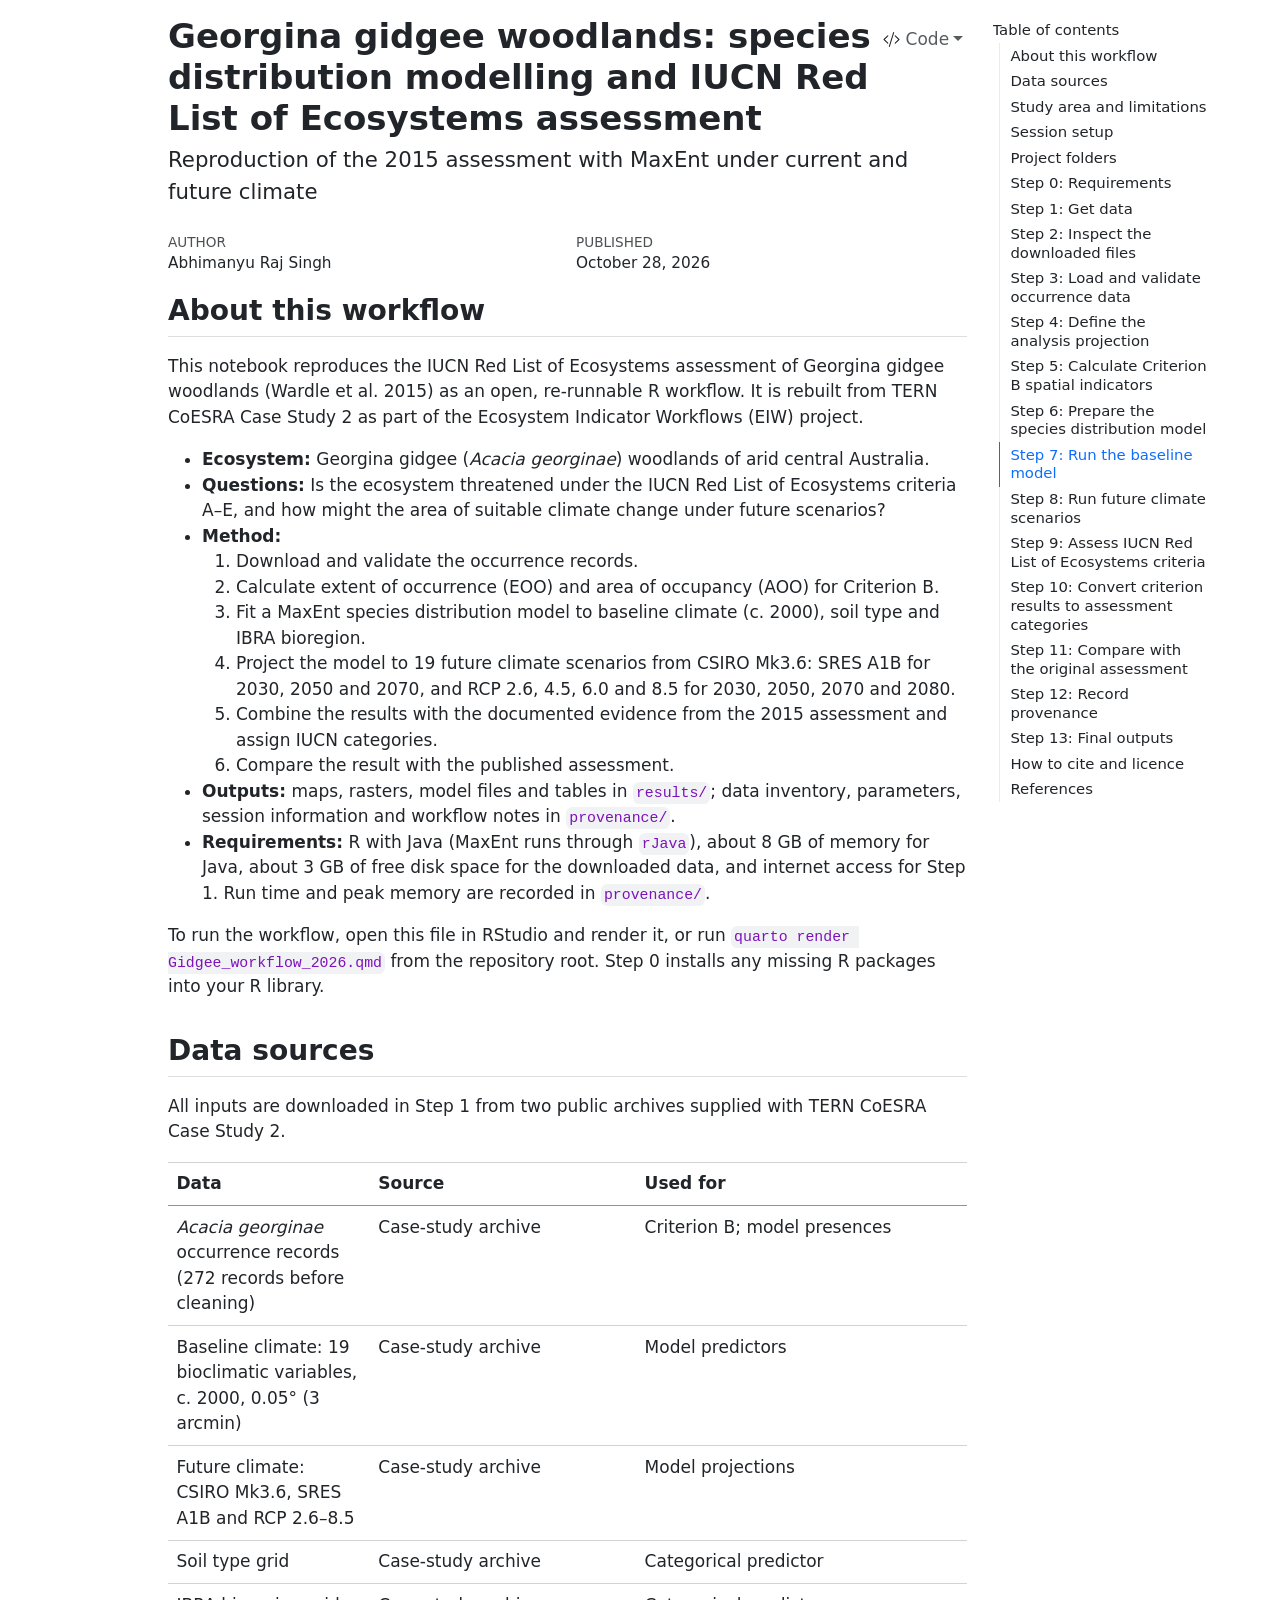
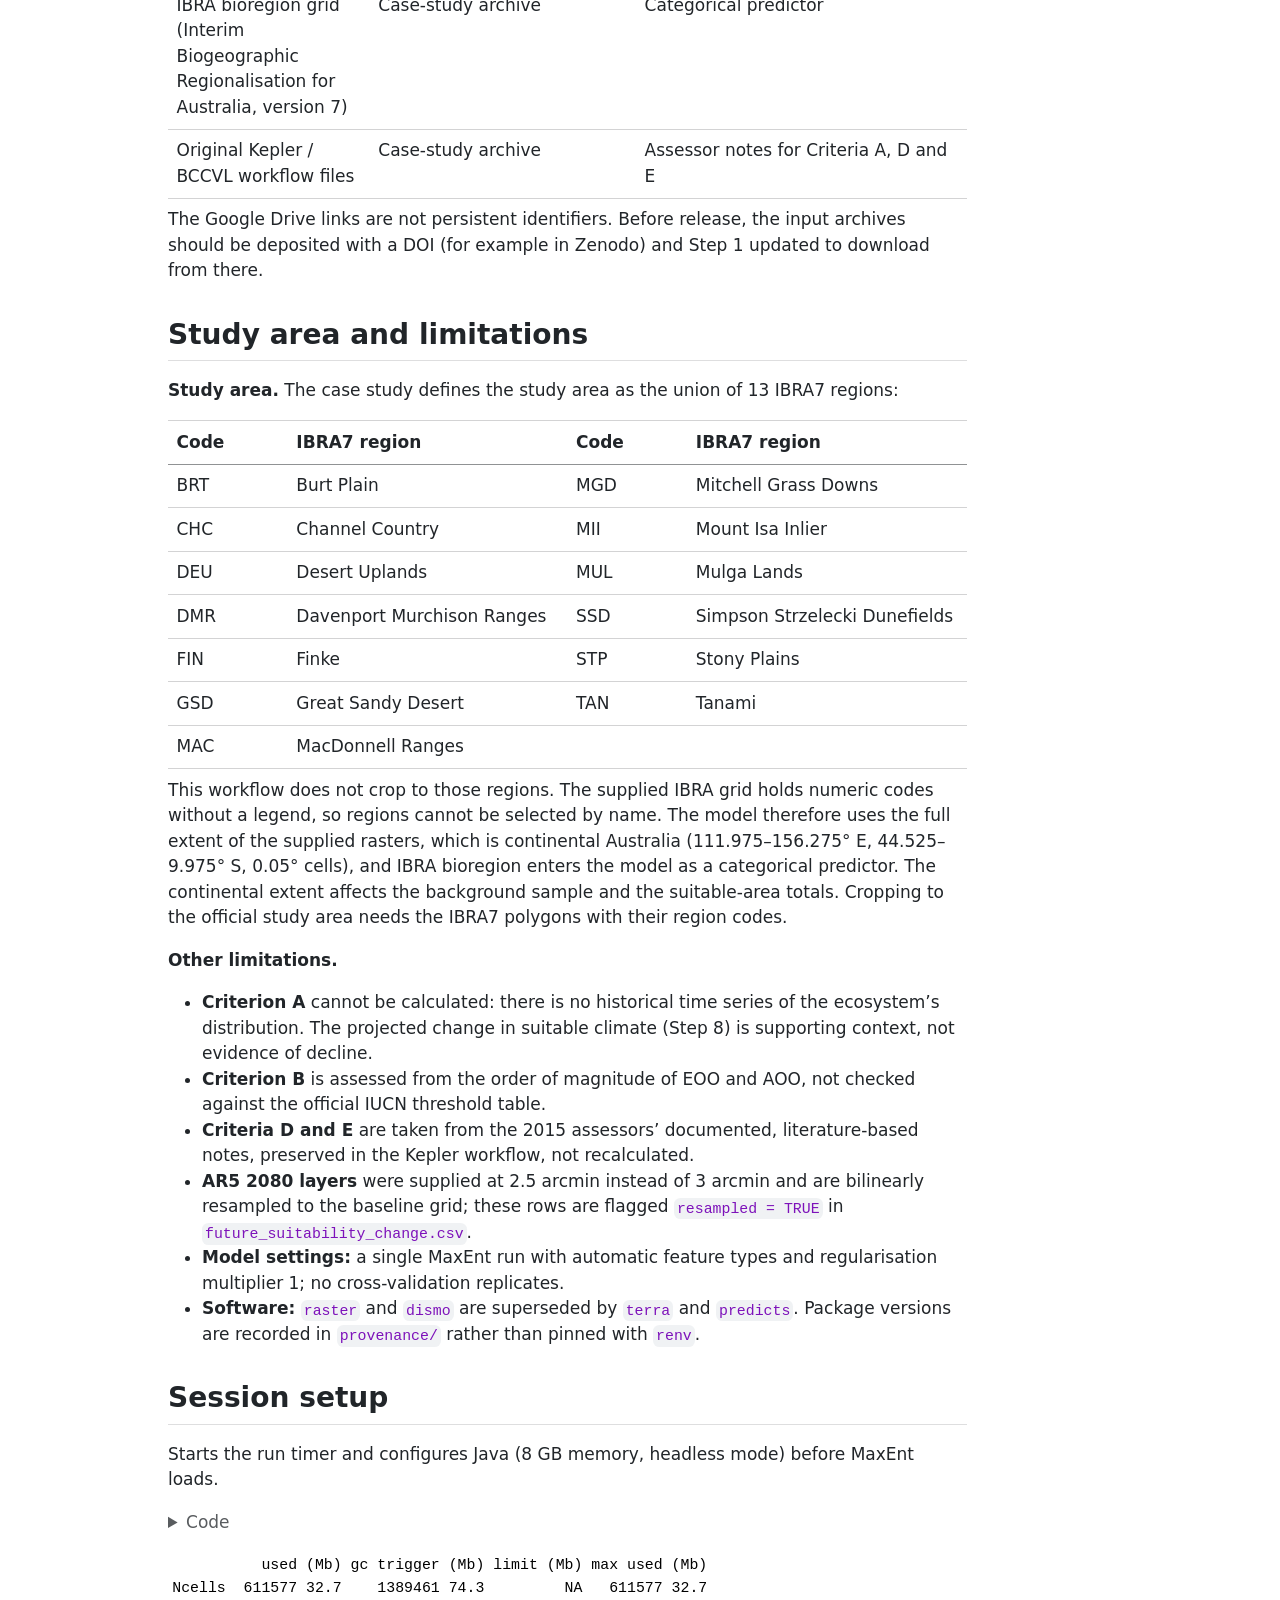
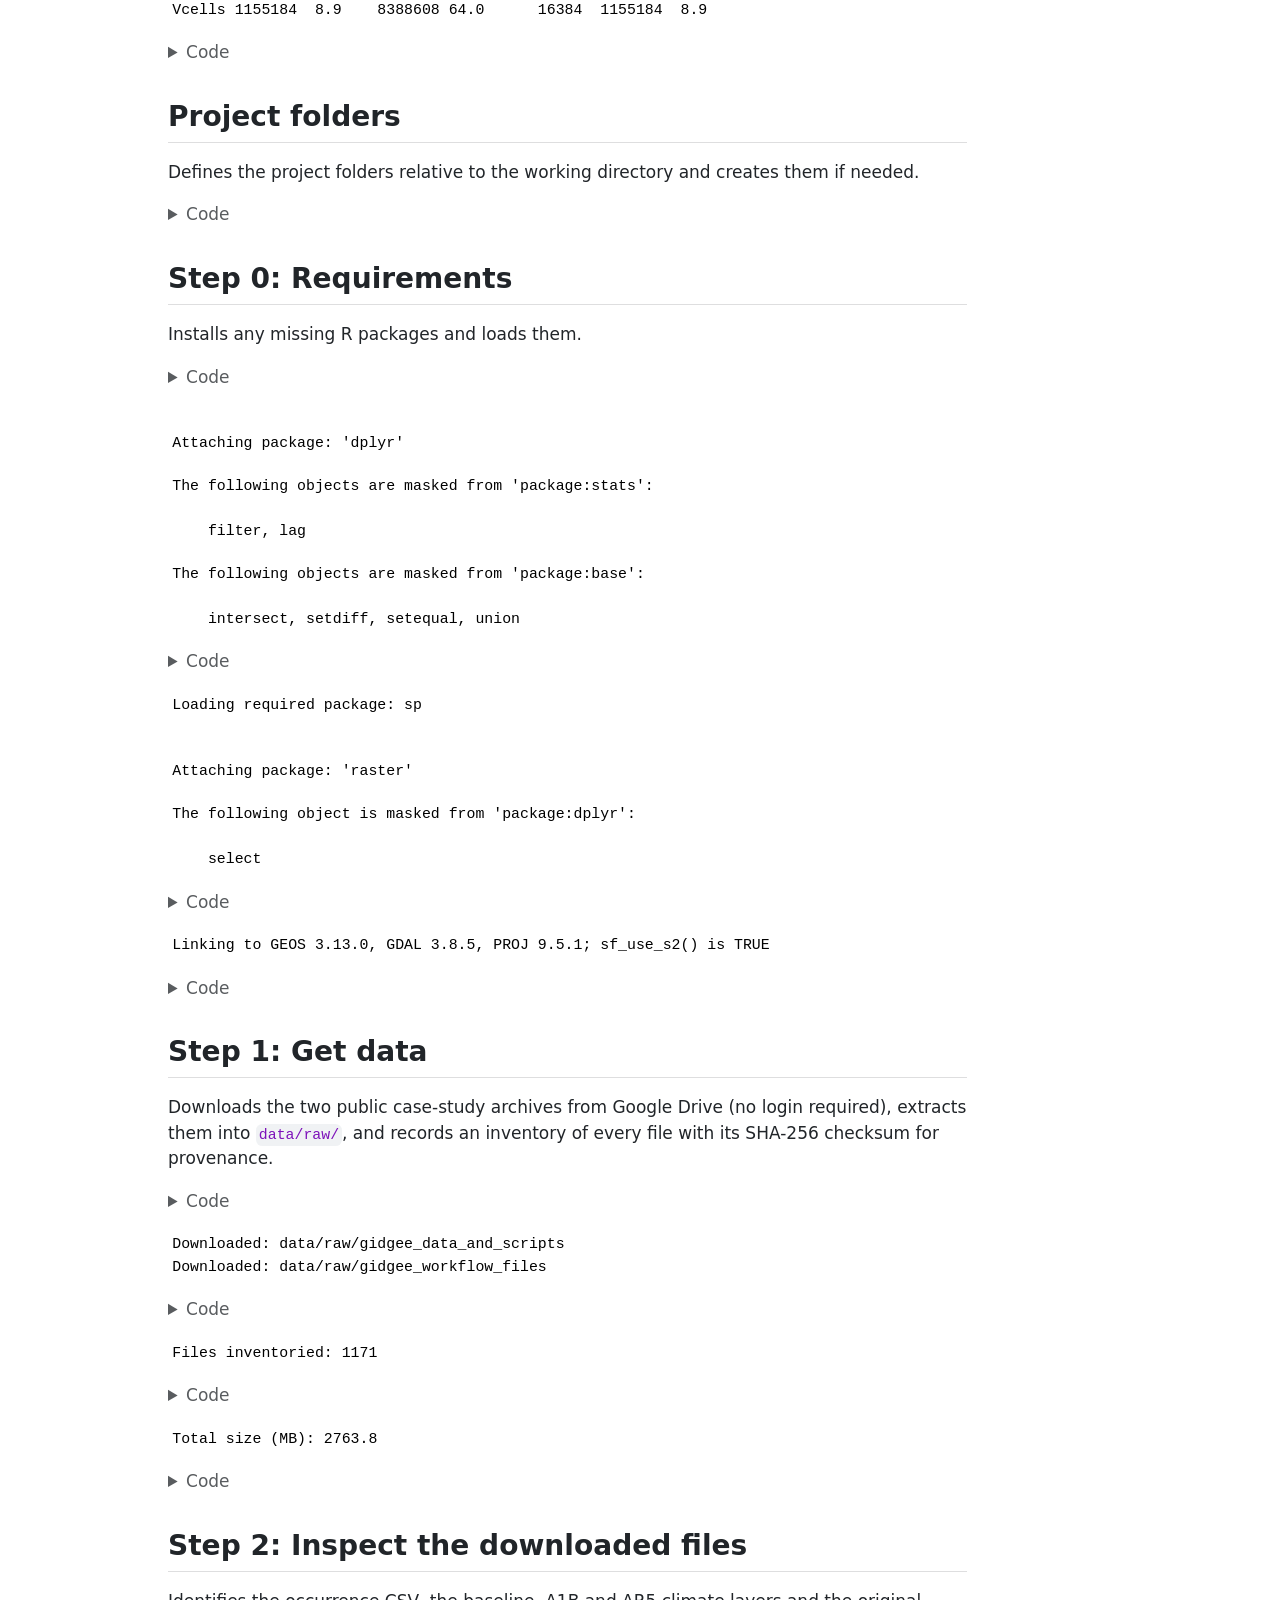
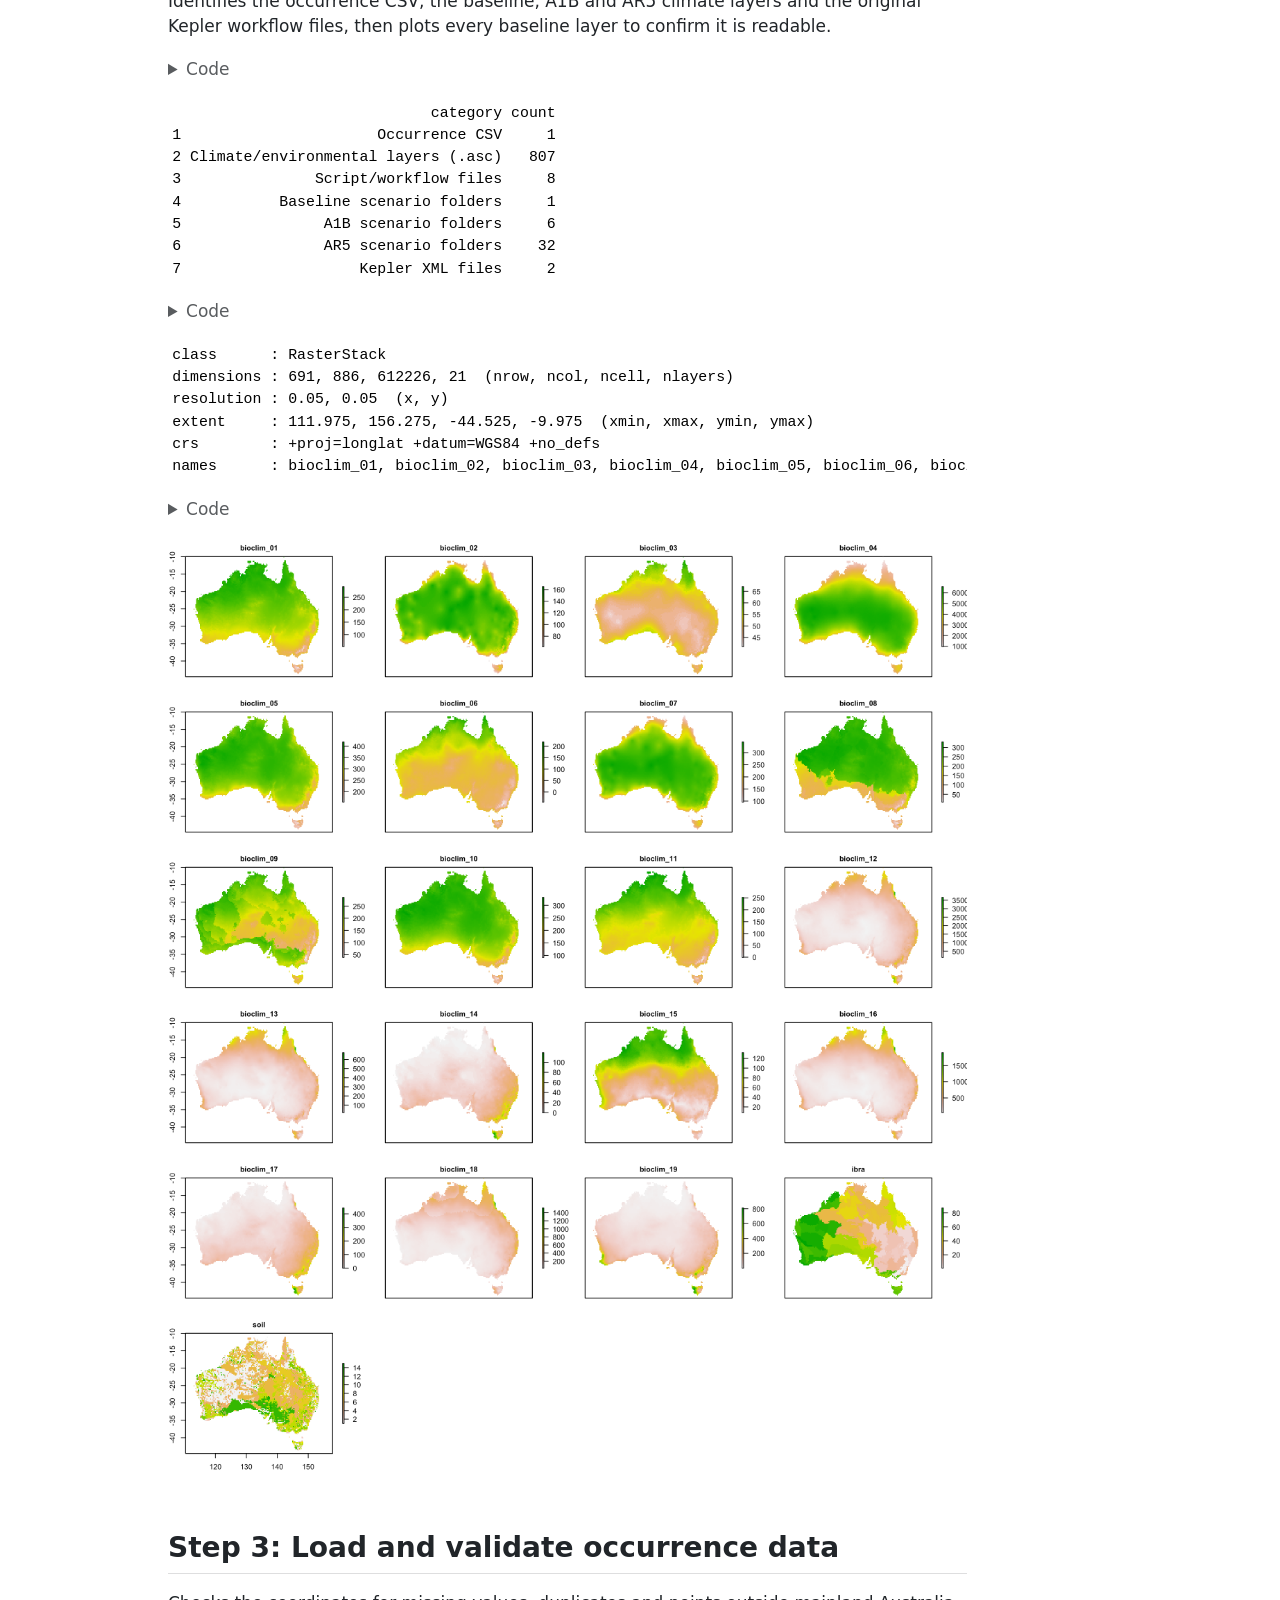
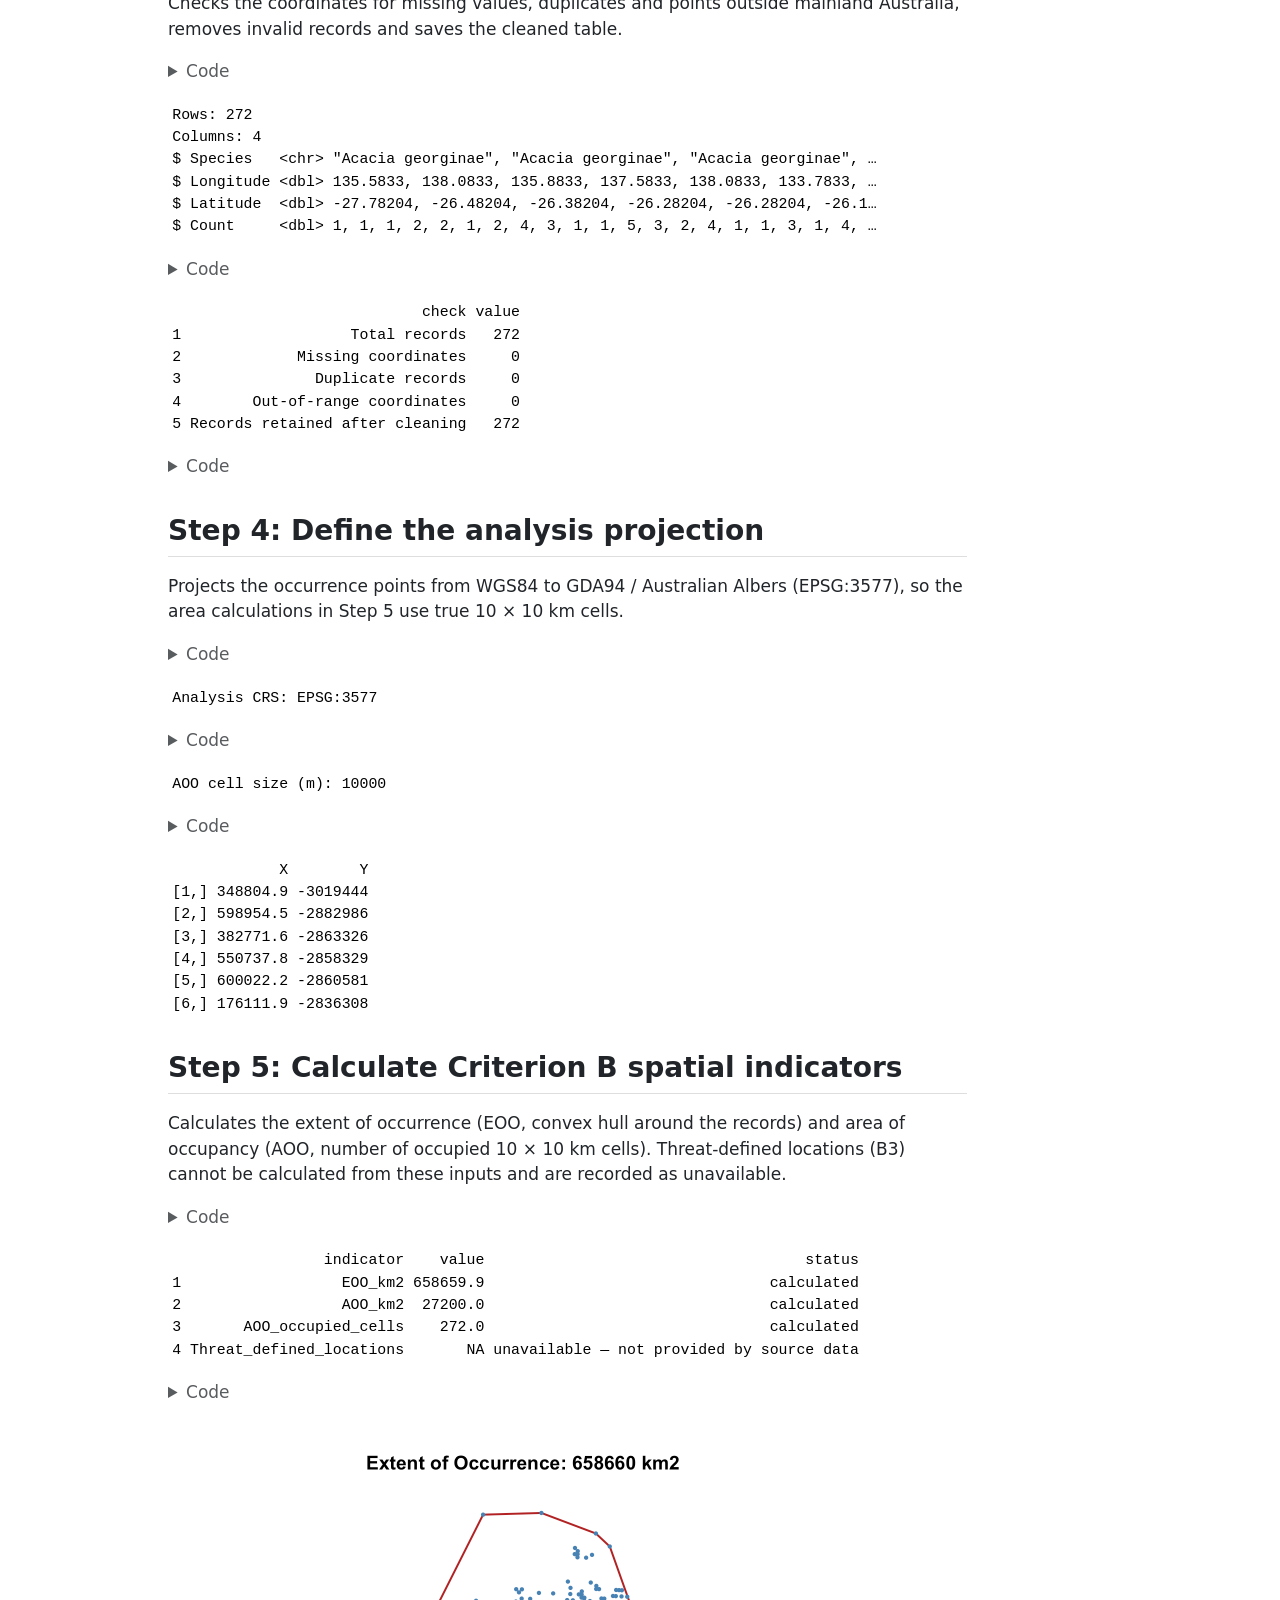
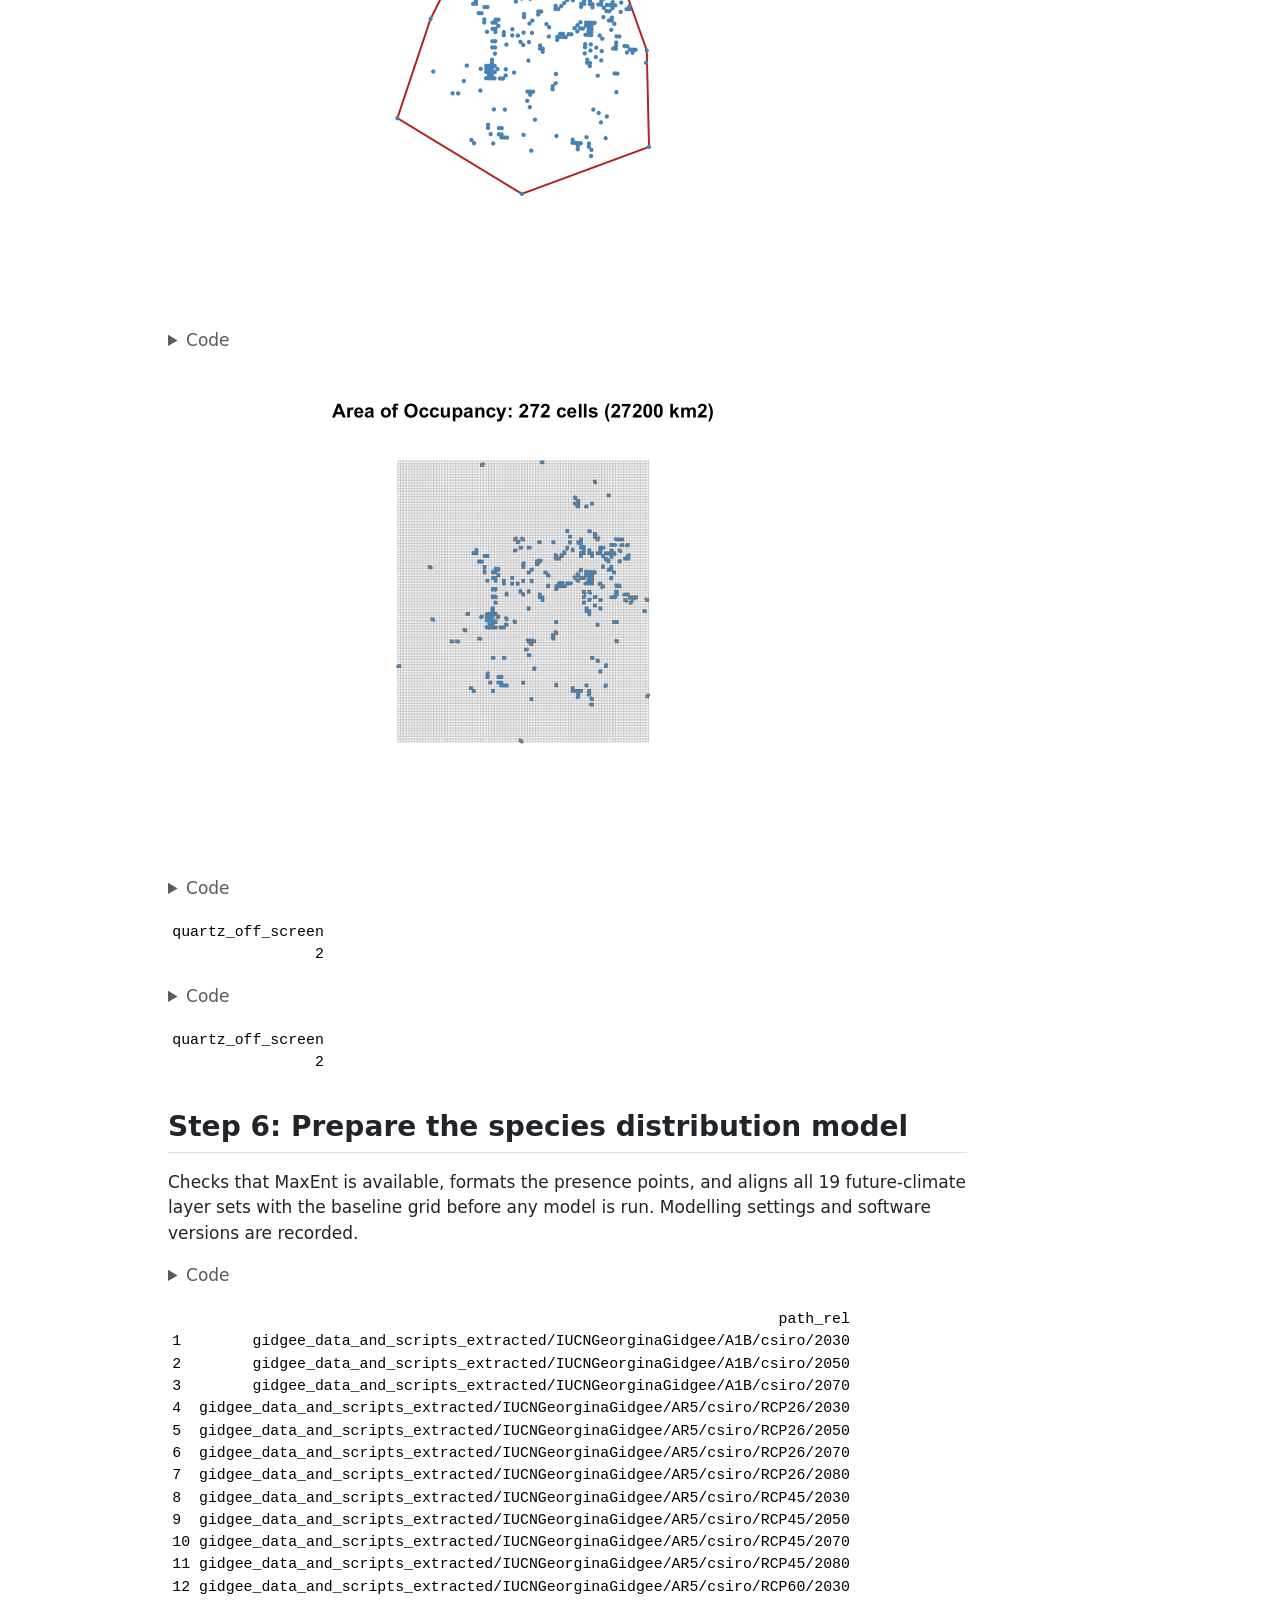
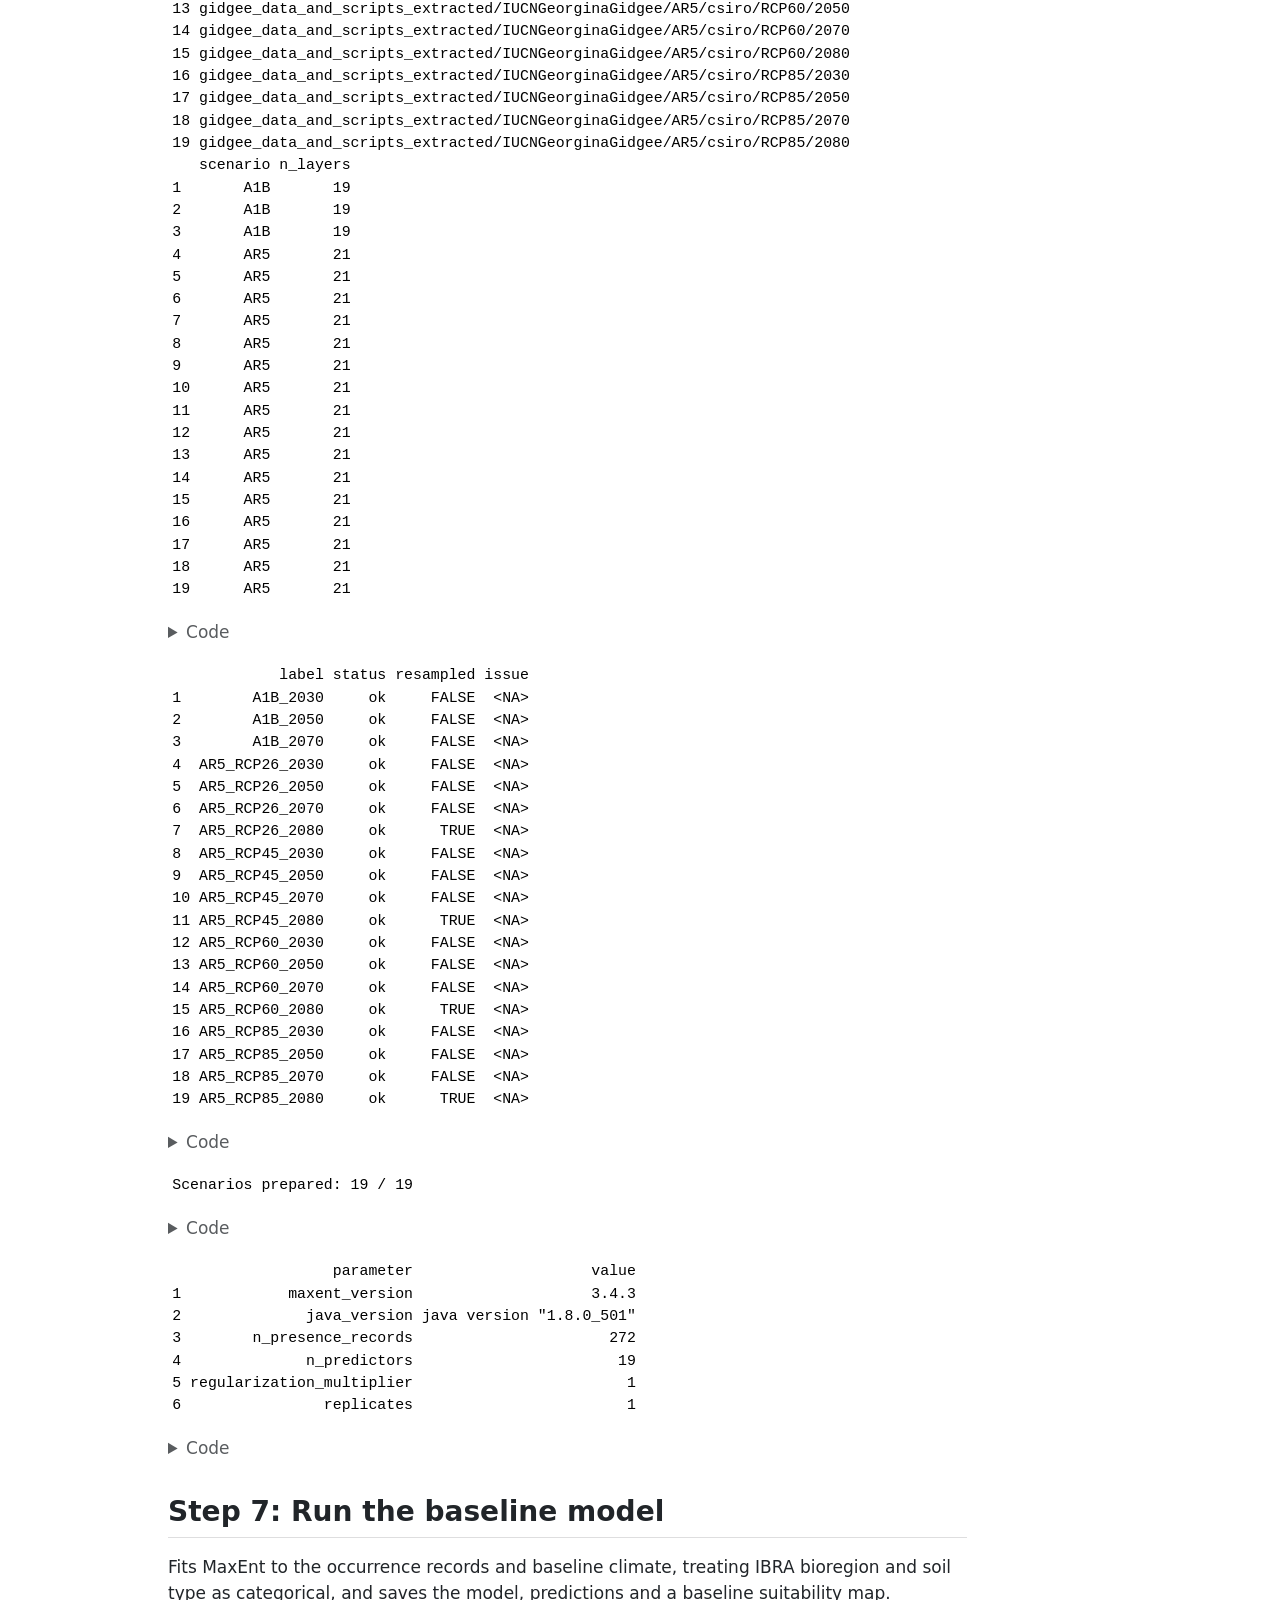
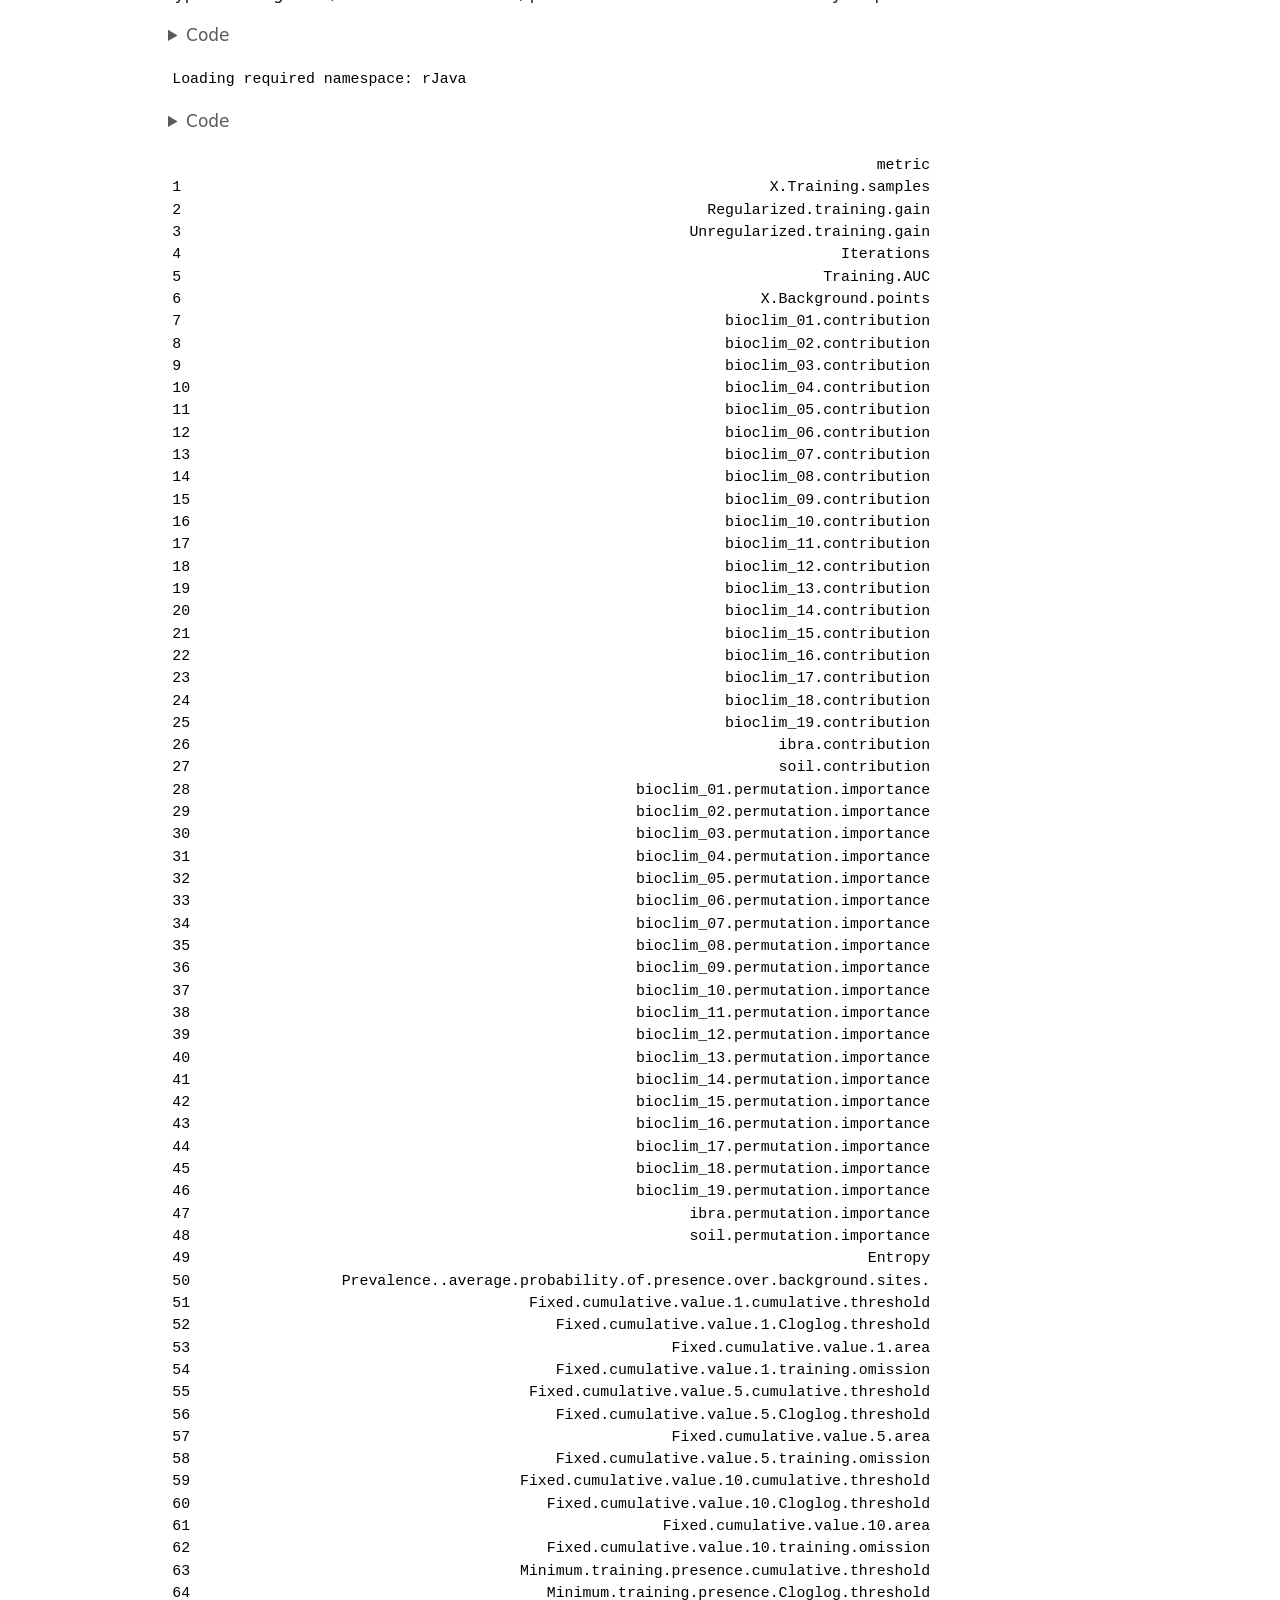
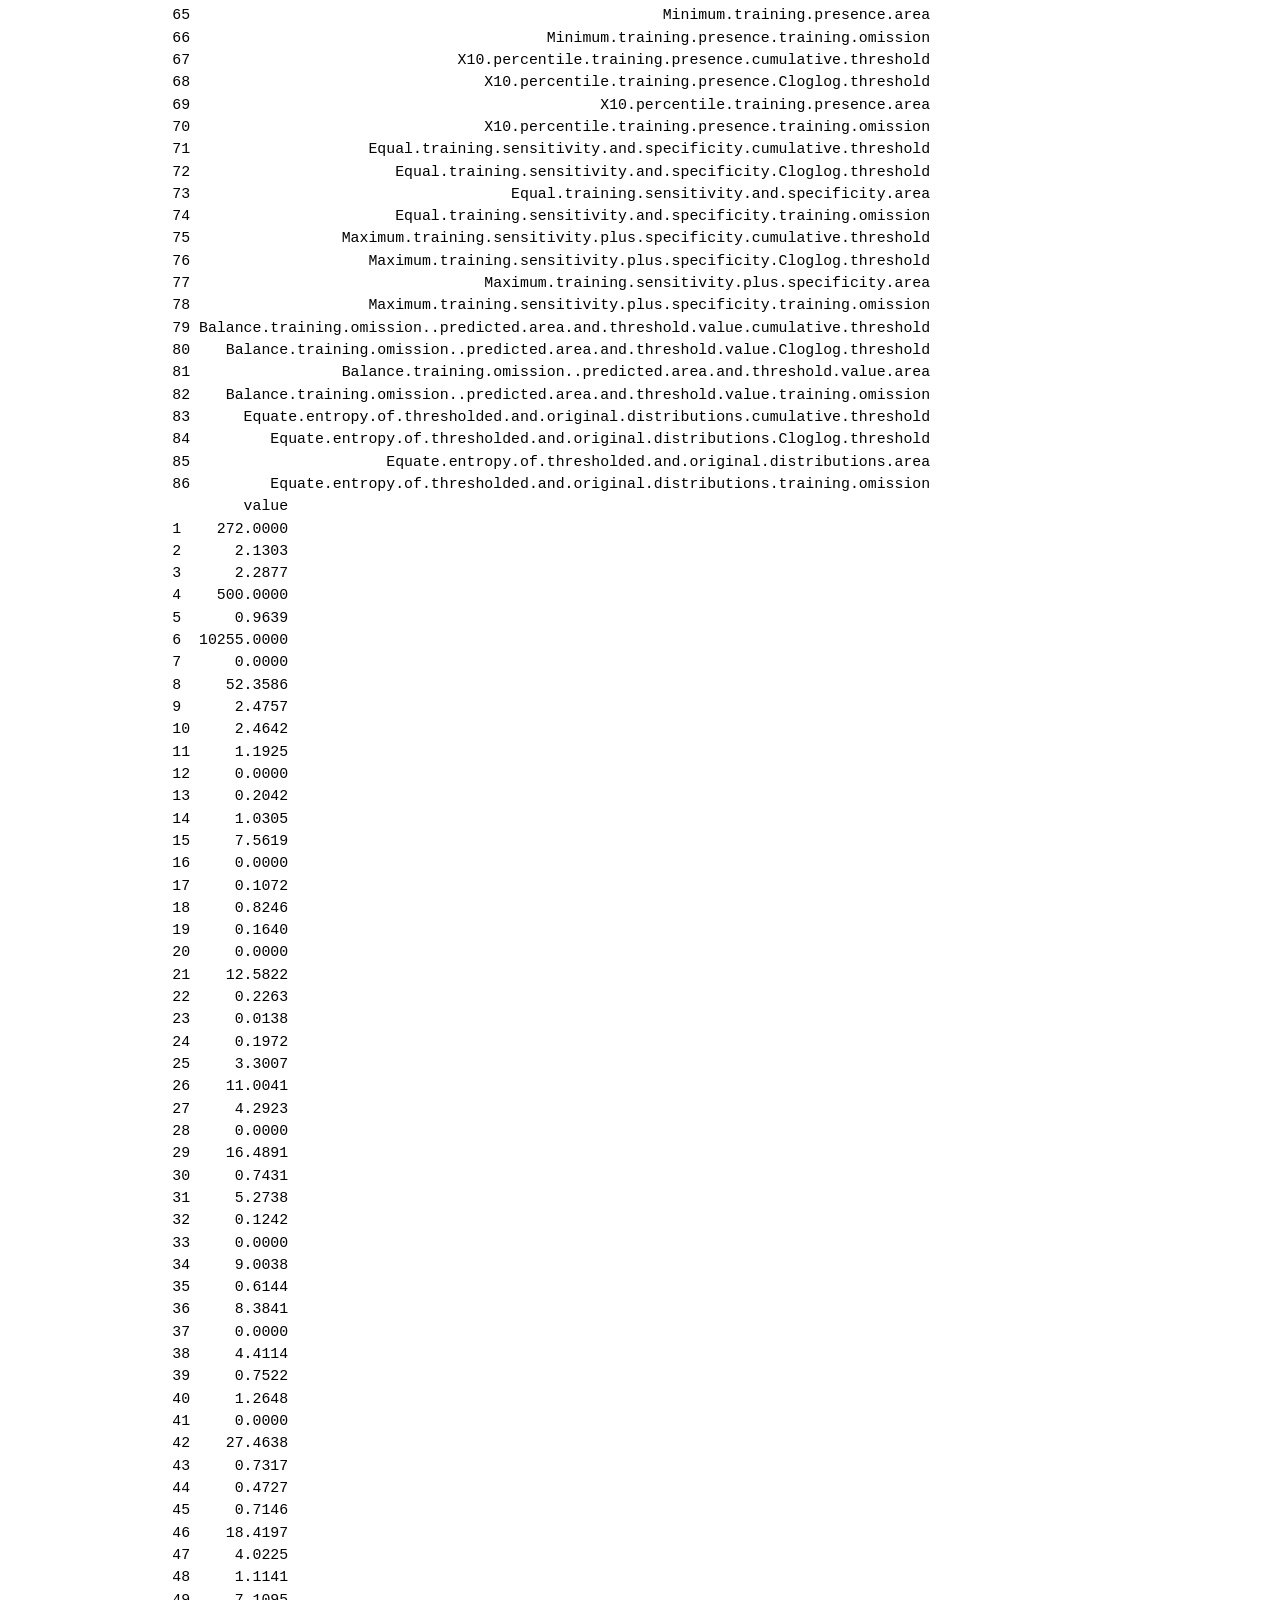
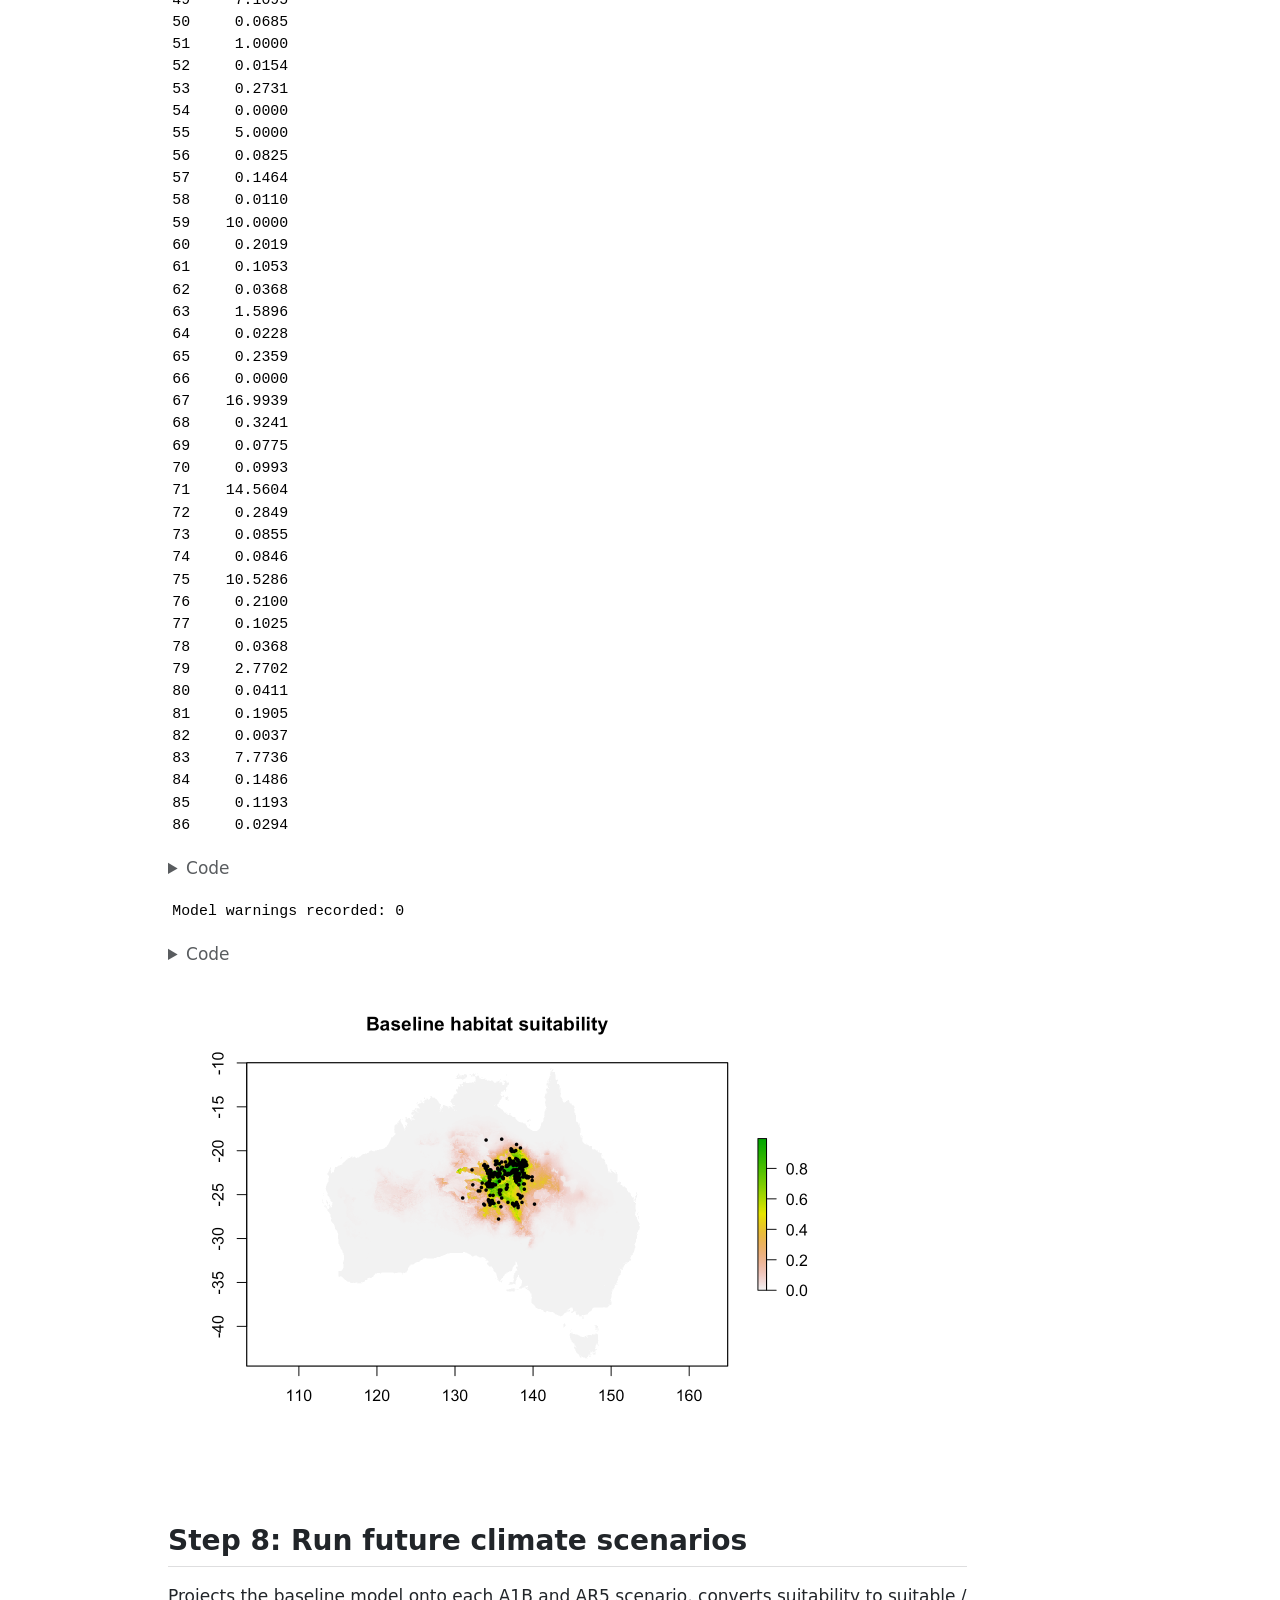
==== docs/index.html @ 1567c68f "Update_doc_for_Public" ====
<!DOCTYPE html>
<html xmlns="http://www.w3.org/1999/xhtml" lang="en" xml:lang="en"><head>

<meta charset="utf-8">
<meta name="generator" content="quarto-1.9.36">

<meta name="viewport" content="width=device-width, initial-scale=1.0, user-scalable=yes">

<meta name="author" content="Abhimanyu Raj Singh">
<meta name="dcterms.date" content="2026-10-28">

<title>Georgina gidgee woodlands: species distribution modelling and IUCN Red List of Ecosystems assessment</title>
<style>

code{white-space: pre-wrap;}
span.smallcaps{font-variant: small-caps;}
div.columns{display: flex; gap: min(4vw, 1.5em);}
div.column{flex: auto; overflow-x: auto;}
div.hanging-indent{margin-left: 1.5em; text-indent: -1.5em;}
ul.task-list{list-style: none;}
ul.task-list li input[type="checkbox"] {
width: 0.8em;
margin: 0 0.8em 0.2em -1em;  vertical-align: middle;
}

html { -webkit-text-size-adjust: 100%; }
pre > code.sourceCode { white-space: pre; position: relative; }
pre > code.sourceCode > span { display: inline-block; line-height: 1.25; }
pre > code.sourceCode > span:empty { height: 1.2em; }
.sourceCode { overflow: visible; }
code.sourceCode > span { color: inherit; text-decoration: inherit; }
div.sourceCode { margin: 1em 0; }
pre.sourceCode { margin: 0; }
@media screen {
div.sourceCode { overflow: auto; }
}
@media print {
pre > code.sourceCode { white-space: pre-wrap; }
pre > code.sourceCode > span { text-indent: -5em; padding-left: 5em; }
}
pre.numberSource code
{ counter-reset: source-line 0; }
pre.numberSource code > span
{ position: relative; left: -4em; counter-increment: source-line; }
pre.numberSource code > span > a:first-child::before
{ content: counter(source-line);
position: relative; left: -1em; text-align: right; vertical-align: baseline;
border: none; display: inline-block;
-webkit-touch-callout: none; -webkit-user-select: none;
-khtml-user-select: none; -moz-user-select: none;
-ms-user-select: none; user-select: none;
padding: 0 4px; width: 4em;
}
pre.numberSource { margin-left: 3em; padding-left: 4px; }
div.sourceCode
{ }
@media screen {
pre > code.sourceCode > span > a:first-child::before { text-decoration: underline; }
}
</style>


<script>/*!
 * clipboard.js v2.0.11
 * https://clipboardjs.com/
 *
 * Licensed MIT © Zeno Rocha
 */
!function(t,e){"object"==typeof exports&&"object"==typeof module?module.exports=e():"function"==typeof define&&define.amd?define([],e):"object"==typeof exports?exports.ClipboardJS=e():t.ClipboardJS=e()}(this,function(){return n={686:function(t,e,n){"use strict";n.d(e,{default:function(){return b}});var e=n(279),i=n.n(e),e=n(370),u=n.n(e),e=n(817),r=n.n(e);function c(t){try{return document.execCommand(t)}catch(t){return}}var a=function(t){t=r()(t);return c("cut"),t};function o(t,e){var n,o,t=(n=t,o="rtl"===document.documentElement.getAttribute("dir"),(t=document.createElement("textarea")).style.fontSize="12pt",t.style.border="0",t.style.padding="0",t.style.margin="0",t.style.position="absolute",t.style[o?"right":"left"]="-9999px",o=window.pageYOffset||document.documentElement.scrollTop,t.style.top="".concat(o,"px"),t.setAttribute("readonly",""),t.value=n,t);return e.container.appendChild(t),e=r()(t),c("copy"),t.remove(),e}var f=function(t){var e=1<arguments.length&&void 0!==arguments[1]?arguments[1]:{container:document.body},n="";return"string"==typeof t?n=o(t,e):t instanceof HTMLInputElement&&!["text","search","url","tel","password"].includes(null==t?void 0:t.type)?n=o(t.value,e):(n=r()(t),c("copy")),n};function l(t){return(l="function"==typeof Symbol&&"symbol"==typeof Symbol.iterator?function(t){return typeof t}:function(t){return t&&"function"==typeof Symbol&&t.constructor===Symbol&&t!==Symbol.prototype?"symbol":typeof t})(t)}var s=function(){var t=0<arguments.length&&void 0!==arguments[0]?arguments[0]:{},e=t.action,n=void 0===e?"copy":e,o=t.container,e=t.target,t=t.text;if("copy"!==n&&"cut"!==n)throw new Error('Invalid "action" value, use either "copy" or "cut"');if(void 0!==e){if(!e||"object"!==l(e)||1!==e.nodeType)throw new Error('Invalid "target" value, use a valid Element');if("copy"===n&&e.hasAttribute("disabled"))throw new Error('Invalid "target" attribute. Please use "readonly" instead of "disabled" attribute');if("cut"===n&&(e.hasAttribute("readonly")||e.hasAttribute("disabled")))throw new Error('Invalid "target" attribute. You can\'t cut text from elements with "readonly" or "disabled" attributes')}return t?f(t,{container:o}):e?"cut"===n?a(e):f(e,{container:o}):void 0};function p(t){return(p="function"==typeof Symbol&&"symbol"==typeof Symbol.iterator?function(t){return typeof t}:function(t){return t&&"function"==typeof Symbol&&t.constructor===Symbol&&t!==Symbol.prototype?"symbol":typeof t})(t)}function d(t,e){for(var n=0;n<e.length;n++){var o=e[n];o.enumerable=o.enumerable||!1,o.configurable=!0,"value"in o&&(o.writable=!0),Object.defineProperty(t,o.key,o)}}function y(t,e){return(y=Object.setPrototypeOf||function(t,e){return t.__proto__=e,t})(t,e)}function h(n){var o=function(){if("undefined"==typeof Reflect||!Reflect.construct)return!1;if(Reflect.construct.sham)return!1;if("function"==typeof Proxy)return!0;try{return Date.prototype.toString.call(Reflect.construct(Date,[],function(){})),!0}catch(t){return!1}}();return function(){var t,e=v(n);return t=o?(t=v(this).constructor,Reflect.construct(e,arguments,t)):e.apply(this,arguments),e=this,!(t=t)||"object"!==p(t)&&"function"!=typeof t?function(t){if(void 0!==t)return t;throw new ReferenceError("this hasn't been initialised - super() hasn't been called")}(e):t}}function v(t){return(v=Object.setPrototypeOf?Object.getPrototypeOf:function(t){return t.__proto__||Object.getPrototypeOf(t)})(t)}function m(t,e){t="data-clipboard-".concat(t);if(e.hasAttribute(t))return e.getAttribute(t)}var b=function(){!function(t,e){if("function"!=typeof e&&null!==e)throw new TypeError("Super expression must either be null or a function");t.prototype=Object.create(e&&e.prototype,{constructor:{value:t,writable:!0,configurable:!0}}),e&&y(t,e)}(r,i());var t,e,n,o=h(r);function r(t,e){var n;return function(t){if(!(t instanceof r))throw new TypeError("Cannot call a class as a function")}(this),(n=o.call(this)).resolveOptions(e),n.listenClick(t),n}return t=r,n=[{key:"copy",value:function(t){var e=1<arguments.length&&void 0!==arguments[1]?arguments[1]:{container:document.body};return f(t,e)}},{key:"cut",value:function(t){return a(t)}},{key:"isSupported",value:function(){var t=0<arguments.length&&void 0!==arguments[0]?arguments[0]:["copy","cut"],t="string"==typeof t?[t]:t,e=!!document.queryCommandSupported;return t.forEach(function(t){e=e&&!!document.queryCommandSupported(t)}),e}}],(e=[{key:"resolveOptions",value:function(){var t=0<arguments.length&&void 0!==arguments[0]?arguments[0]:{};this.action="function"==typeof t.action?t.action:this.defaultAction,this.target="function"==typeof t.target?t.target:this.defaultTarget,this.text="function"==typeof t.text?t.text:this.defaultText,this.container="object"===p(t.container)?t.container:document.body}},{key:"listenClick",value:function(t){var e=this;this.listener=u()(t,"click",function(t){return e.onClick(t)})}},{key:"onClick",value:function(t){var e=t.delegateTarget||t.currentTarget,n=this.action(e)||"copy",t=s({action:n,container:this.container,target:this.target(e),text:this.text(e)});this.emit(t?"success":"error",{action:n,text:t,trigger:e,clearSelection:function(){e&&e.focus(),window.getSelection().removeAllRanges()}})}},{key:"defaultAction",value:function(t){return m("action",t)}},{key:"defaultTarget",value:function(t){t=m("target",t);if(t)return document.querySelector(t)}},{key:"defaultText",value:function(t){return m("text",t)}},{key:"destroy",value:function(){this.listener.destroy()}}])&&d(t.prototype,e),n&&d(t,n),r}()},828:function(t){var e;"undefined"==typeof Element||Element.prototype.matches||((e=Element.prototype).matches=e.matchesSelector||e.mozMatchesSelector||e.msMatchesSelector||e.oMatchesSelector||e.webkitMatchesSelector),t.exports=function(t,e){for(;t&&9!==t.nodeType;){if("function"==typeof t.matches&&t.matches(e))return t;t=t.parentNode}}},438:function(t,e,n){var u=n(828);function i(t,e,n,o,r){var i=function(e,n,t,o){return function(t){t.delegateTarget=u(t.target,n),t.delegateTarget&&o.call(e,t)}}.apply(this,arguments);return t.addEventListener(n,i,r),{destroy:function(){t.removeEventListener(n,i,r)}}}t.exports=function(t,e,n,o,r){return"function"==typeof t.addEventListener?i.apply(null,arguments):"function"==typeof n?i.bind(null,document).apply(null,arguments):("string"==typeof t&&(t=document.querySelectorAll(t)),Array.prototype.map.call(t,function(t){return i(t,e,n,o,r)}))}},879:function(t,n){n.node=function(t){return void 0!==t&&t instanceof HTMLElement&&1===t.nodeType},n.nodeList=function(t){var e=Object.prototype.toString.call(t);return void 0!==t&&("[object NodeList]"===e||"[object HTMLCollection]"===e)&&"length"in t&&(0===t.length||n.node(t[0]))},n.string=function(t){return"string"==typeof t||t instanceof String},n.fn=function(t){return"[object Function]"===Object.prototype.toString.call(t)}},370:function(t,e,n){var f=n(879),l=n(438);t.exports=function(t,e,n){if(!t&&!e&&!n)throw new Error("Missing required arguments");if(!f.string(e))throw new TypeError("Second argument must be a String");if(!f.fn(n))throw new TypeError("Third argument must be a Function");if(f.node(t))return c=e,a=n,(u=t).addEventListener(c,a),{destroy:function(){u.removeEventListener(c,a)}};if(f.nodeList(t))return o=t,r=e,i=n,Array.prototype.forEach.call(o,function(t){t.addEventListener(r,i)}),{destroy:function(){Array.prototype.forEach.call(o,function(t){t.removeEventListener(r,i)})}};if(f.string(t))return t=t,e=e,n=n,l(document.body,t,e,n);throw new TypeError("First argument must be a String, HTMLElement, HTMLCollection, or NodeList");var o,r,i,u,c,a}},817:function(t){t.exports=function(t){var e,n="SELECT"===t.nodeName?(t.focus(),t.value):"INPUT"===t.nodeName||"TEXTAREA"===t.nodeName?((e=t.hasAttribute("readonly"))||t.setAttribute("readonly",""),t.select(),t.setSelectionRange(0,t.value.length),e||t.removeAttribute("readonly"),t.value):(t.hasAttribute("contenteditable")&&t.focus(),n=window.getSelection(),(e=document.createRange()).selectNodeContents(t),n.removeAllRanges(),n.addRange(e),n.toString());return n}},279:function(t){function e(){}e.prototype={on:function(t,e,n){var o=this.e||(this.e={});return(o[t]||(o[t]=[])).push({fn:e,ctx:n}),this},once:function(t,e,n){var o=this;function r(){o.off(t,r),e.apply(n,arguments)}return r._=e,this.on(t,r,n)},emit:function(t){for(var e=[].slice.call(arguments,1),n=((this.e||(this.e={}))[t]||[]).slice(),o=0,r=n.length;o<r;o++)n[o].fn.apply(n[o].ctx,e);return this},off:function(t,e){var n=this.e||(this.e={}),o=n[t],r=[];if(o&&e)for(var i=0,u=o.length;i<u;i++)o[i].fn!==e&&o[i].fn._!==e&&r.push(o[i]);return r.length?n[t]=r:delete n[t],this}},t.exports=e,t.exports.TinyEmitter=e}},r={},o.n=function(t){var e=t&&t.__esModule?function(){return t.default}:function(){return t};return o.d(e,{a:e}),e},o.d=function(t,e){for(var n in e)o.o(e,n)&&!o.o(t,n)&&Object.defineProperty(t,n,{enumerable:!0,get:e[n]})},o.o=function(t,e){return Object.prototype.hasOwnProperty.call(t,e)},o(686).default;function o(t){if(r[t])return r[t].exports;var e=r[t]={exports:{}};return n[t](e,e.exports,o),e.exports}var n,r});</script>
<script src="[data-uri]" type="module"></script>
<script src="[data-uri]" type="module"></script>
<script>/**
 * @popperjs/core v2.11.7 - MIT License
 */

!function(e,t){"object"==typeof exports&&"undefined"!=typeof module?t(exports):"function"==typeof define&&define.amd?define(["exports"],t):t((e="undefined"!=typeof globalThis?globalThis:e||self).Popper={})}(this,(function(e){"use strict";function t(e){if(null==e)return window;if("[object Window]"!==e.toString()){var t=e.ownerDocument;return t&&t.defaultView||window}return e}function n(e){return e instanceof t(e).Element||e instanceof Element}function r(e){return e instanceof t(e).HTMLElement||e instanceof HTMLElement}function o(e){return"undefined"!=typeof ShadowRoot&&(e instanceof t(e).ShadowRoot||e instanceof ShadowRoot)}var i=Math.max,a=Math.min,s=Math.round;function f(){var e=navigator.userAgentData;return null!=e&&e.brands&&Array.isArray(e.brands)?e.brands.map((function(e){return e.brand+"/"+e.version})).join(" "):navigator.userAgent}function c(){return!/^((?!chrome|android).)*safari/i.test(f())}function p(e,o,i){void 0===o&&(o=!1),void 0===i&&(i=!1);var a=e.getBoundingClientRect(),f=1,p=1;o&&r(e)&&(f=e.offsetWidth>0&&s(a.width)/e.offsetWidth||1,p=e.offsetHeight>0&&s(a.height)/e.offsetHeight||1);var u=(n(e)?t(e):window).visualViewport,l=!c()&&i,d=(a.left+(l&&u?u.offsetLeft:0))/f,h=(a.top+(l&&u?u.offsetTop:0))/p,m=a.width/f,v=a.height/p;return{width:m,height:v,top:h,right:d+m,bottom:h+v,left:d,x:d,y:h}}function u(e){var n=t(e);return{scrollLeft:n.pageXOffset,scrollTop:n.pageYOffset}}function l(e){return e?(e.nodeName||"").toLowerCase():null}function d(e){return((n(e)?e.ownerDocument:e.document)||window.document).documentElement}function h(e){return p(d(e)).left+u(e).scrollLeft}function m(e){return t(e).getComputedStyle(e)}function v(e){var t=m(e),n=t.overflow,r=t.overflowX,o=t.overflowY;return/auto|scroll|overlay|hidden/.test(n+o+r)}function y(e,n,o){void 0===o&&(o=!1);var i,a,f=r(n),c=r(n)&&function(e){var t=e.getBoundingClientRect(),n=s(t.width)/e.offsetWidth||1,r=s(t.height)/e.offsetHeight||1;return 1!==n||1!==r}(n),m=d(n),y=p(e,c,o),g={scrollLeft:0,scrollTop:0},b={x:0,y:0};return(f||!f&&!o)&&(("body"!==l(n)||v(m))&&(g=(i=n)!==t(i)&&r(i)?{scrollLeft:(a=i).scrollLeft,scrollTop:a.scrollTop}:u(i)),r(n)?((b=p(n,!0)).x+=n.clientLeft,b.y+=n.clientTop):m&&(b.x=h(m))),{x:y.left+g.scrollLeft-b.x,y:y.top+g.scrollTop-b.y,width:y.width,height:y.height}}function g(e){var t=p(e),n=e.offsetWidth,r=e.offsetHeight;return Math.abs(t.width-n)<=1&&(n=t.width),Math.abs(t.height-r)<=1&&(r=t.height),{x:e.offsetLeft,y:e.offsetTop,width:n,height:r}}function b(e){return"html"===l(e)?e:e.assignedSlot||e.parentNode||(o(e)?e.host:null)||d(e)}function x(e){return["html","body","#document"].indexOf(l(e))>=0?e.ownerDocument.body:r(e)&&v(e)?e:x(b(e))}function w(e,n){var r;void 0===n&&(n=[]);var o=x(e),i=o===(null==(r=e.ownerDocument)?void 0:r.body),a=t(o),s=i?[a].concat(a.visualViewport||[],v(o)?o:[]):o,f=n.concat(s);return i?f:f.concat(w(b(s)))}function O(e){return["table","td","th"].indexOf(l(e))>=0}function j(e){return r(e)&&"fixed"!==m(e).position?e.offsetParent:null}function E(e){for(var n=t(e),i=j(e);i&&O(i)&&"static"===m(i).position;)i=j(i);return i&&("html"===l(i)||"body"===l(i)&&"static"===m(i).position)?n:i||function(e){var t=/firefox/i.test(f());if(/Trident/i.test(f())&&r(e)&&"fixed"===m(e).position)return null;var n=b(e);for(o(n)&&(n=n.host);r(n)&&["html","body"].indexOf(l(n))<0;){var i=m(n);if("none"!==i.transform||"none"!==i.perspective||"paint"===i.contain||-1!==["transform","perspective"].indexOf(i.willChange)||t&&"filter"===i.willChange||t&&i.filter&&"none"!==i.filter)return n;n=n.parentNode}return null}(e)||n}var D="top",A="bottom",L="right",P="left",M="auto",k=[D,A,L,P],W="start",B="end",H="viewport",T="popper",R=k.reduce((function(e,t){return e.concat([t+"-"+W,t+"-"+B])}),[]),S=[].concat(k,[M]).reduce((function(e,t){return e.concat([t,t+"-"+W,t+"-"+B])}),[]),V=["beforeRead","read","afterRead","beforeMain","main","afterMain","beforeWrite","write","afterWrite"];function q(e){var t=new Map,n=new Set,r=[];function o(e){n.add(e.name),[].concat(e.requires||[],e.requiresIfExists||[]).forEach((function(e){if(!n.has(e)){var r=t.get(e);r&&o(r)}})),r.push(e)}return e.forEach((function(e){t.set(e.name,e)})),e.forEach((function(e){n.has(e.name)||o(e)})),r}function C(e){return e.split("-")[0]}function N(e,t){var n=t.getRootNode&&t.getRootNode();if(e.contains(t))return!0;if(n&&o(n)){var r=t;do{if(r&&e.isSameNode(r))return!0;r=r.parentNode||r.host}while(r)}return!1}function I(e){return Object.assign({},e,{left:e.x,top:e.y,right:e.x+e.width,bottom:e.y+e.height})}function _(e,r,o){return r===H?I(function(e,n){var r=t(e),o=d(e),i=r.visualViewport,a=o.clientWidth,s=o.clientHeight,f=0,p=0;if(i){a=i.width,s=i.height;var u=c();(u||!u&&"fixed"===n)&&(f=i.offsetLeft,p=i.offsetTop)}return{width:a,height:s,x:f+h(e),y:p}}(e,o)):n(r)?function(e,t){var n=p(e,!1,"fixed"===t);return n.top=n.top+e.clientTop,n.left=n.left+e.clientLeft,n.bottom=n.top+e.clientHeight,n.right=n.left+e.clientWidth,n.width=e.clientWidth,n.height=e.clientHeight,n.x=n.left,n.y=n.top,n}(r,o):I(function(e){var t,n=d(e),r=u(e),o=null==(t=e.ownerDocument)?void 0:t.body,a=i(n.scrollWidth,n.clientWidth,o?o.scrollWidth:0,o?o.clientWidth:0),s=i(n.scrollHeight,n.clientHeight,o?o.scrollHeight:0,o?o.clientHeight:0),f=-r.scrollLeft+h(e),c=-r.scrollTop;return"rtl"===m(o||n).direction&&(f+=i(n.clientWidth,o?o.clientWidth:0)-a),{width:a,height:s,x:f,y:c}}(d(e)))}function F(e,t,o,s){var f="clippingParents"===t?function(e){var t=w(b(e)),o=["absolute","fixed"].indexOf(m(e).position)>=0&&r(e)?E(e):e;return n(o)?t.filter((function(e){return n(e)&&N(e,o)&&"body"!==l(e)})):[]}(e):[].concat(t),c=[].concat(f,[o]),p=c[0],u=c.reduce((function(t,n){var r=_(e,n,s);return t.top=i(r.top,t.top),t.right=a(r.right,t.right),t.bottom=a(r.bottom,t.bottom),t.left=i(r.left,t.left),t}),_(e,p,s));return u.width=u.right-u.left,u.height=u.bottom-u.top,u.x=u.left,u.y=u.top,u}function U(e){return e.split("-")[1]}function z(e){return["top","bottom"].indexOf(e)>=0?"x":"y"}function X(e){var t,n=e.reference,r=e.element,o=e.placement,i=o?C(o):null,a=o?U(o):null,s=n.x+n.width/2-r.width/2,f=n.y+n.height/2-r.height/2;switch(i){case D:t={x:s,y:n.y-r.height};break;case A:t={x:s,y:n.y+n.height};break;case L:t={x:n.x+n.width,y:f};break;case P:t={x:n.x-r.width,y:f};break;default:t={x:n.x,y:n.y}}var c=i?z(i):null;if(null!=c){var p="y"===c?"height":"width";switch(a){case W:t[c]=t[c]-(n[p]/2-r[p]/2);break;case B:t[c]=t[c]+(n[p]/2-r[p]/2)}}return t}function Y(e){return Object.assign({},{top:0,right:0,bottom:0,left:0},e)}function G(e,t){return t.reduce((function(t,n){return t[n]=e,t}),{})}function J(e,t){void 0===t&&(t={});var r=t,o=r.placement,i=void 0===o?e.placement:o,a=r.strategy,s=void 0===a?e.strategy:a,f=r.boundary,c=void 0===f?"clippingParents":f,u=r.rootBoundary,l=void 0===u?H:u,h=r.elementContext,m=void 0===h?T:h,v=r.altBoundary,y=void 0!==v&&v,g=r.padding,b=void 0===g?0:g,x=Y("number"!=typeof b?b:G(b,k)),w=m===T?"reference":T,O=e.rects.popper,j=e.elements[y?w:m],E=F(n(j)?j:j.contextElement||d(e.elements.popper),c,l,s),P=p(e.elements.reference),M=X({reference:P,element:O,strategy:"absolute",placement:i}),W=I(Object.assign({},O,M)),B=m===T?W:P,R={top:E.top-B.top+x.top,bottom:B.bottom-E.bottom+x.bottom,left:E.left-B.left+x.left,right:B.right-E.right+x.right},S=e.modifiersData.offset;if(m===T&&S){var V=S[i];Object.keys(R).forEach((function(e){var t=[L,A].indexOf(e)>=0?1:-1,n=[D,A].indexOf(e)>=0?"y":"x";R[e]+=V[n]*t}))}return R}var K={placement:"bottom",modifiers:[],strategy:"absolute"};function Q(){for(var e=arguments.length,t=new Array(e),n=0;n<e;n++)t[n]=arguments[n];return!t.some((function(e){return!(e&&"function"==typeof e.getBoundingClientRect)}))}function Z(e){void 0===e&&(e={});var t=e,r=t.defaultModifiers,o=void 0===r?[]:r,i=t.defaultOptions,a=void 0===i?K:i;return function(e,t,r){void 0===r&&(r=a);var i,s,f={placement:"bottom",orderedModifiers:[],options:Object.assign({},K,a),modifiersData:{},elements:{reference:e,popper:t},attributes:{},styles:{}},c=[],p=!1,u={state:f,setOptions:function(r){var i="function"==typeof r?r(f.options):r;l(),f.options=Object.assign({},a,f.options,i),f.scrollParents={reference:n(e)?w(e):e.contextElement?w(e.contextElement):[],popper:w(t)};var s,p,d=function(e){var t=q(e);return V.reduce((function(e,n){return e.concat(t.filter((function(e){return e.phase===n})))}),[])}((s=[].concat(o,f.options.modifiers),p=s.reduce((function(e,t){var n=e[t.name];return e[t.name]=n?Object.assign({},n,t,{options:Object.assign({},n.options,t.options),data:Object.assign({},n.data,t.data)}):t,e}),{}),Object.keys(p).map((function(e){return p[e]}))));return f.orderedModifiers=d.filter((function(e){return e.enabled})),f.orderedModifiers.forEach((function(e){var t=e.name,n=e.options,r=void 0===n?{}:n,o=e.effect;if("function"==typeof o){var i=o({state:f,name:t,instance:u,options:r}),a=function(){};c.push(i||a)}})),u.update()},forceUpdate:function(){if(!p){var e=f.elements,t=e.reference,n=e.popper;if(Q(t,n)){f.rects={reference:y(t,E(n),"fixed"===f.options.strategy),popper:g(n)},f.reset=!1,f.placement=f.options.placement,f.orderedModifiers.forEach((function(e){return f.modifiersData[e.name]=Object.assign({},e.data)}));for(var r=0;r<f.orderedModifiers.length;r++)if(!0!==f.reset){var o=f.orderedModifiers[r],i=o.fn,a=o.options,s=void 0===a?{}:a,c=o.name;"function"==typeof i&&(f=i({state:f,options:s,name:c,instance:u})||f)}else f.reset=!1,r=-1}}},update:(i=function(){return new Promise((function(e){u.forceUpdate(),e(f)}))},function(){return s||(s=new Promise((function(e){Promise.resolve().then((function(){s=void 0,e(i())}))}))),s}),destroy:function(){l(),p=!0}};if(!Q(e,t))return u;function l(){c.forEach((function(e){return e()})),c=[]}return u.setOptions(r).then((function(e){!p&&r.onFirstUpdate&&r.onFirstUpdate(e)})),u}}var $={passive:!0};var ee={name:"eventListeners",enabled:!0,phase:"write",fn:function(){},effect:function(e){var n=e.state,r=e.instance,o=e.options,i=o.scroll,a=void 0===i||i,s=o.resize,f=void 0===s||s,c=t(n.elements.popper),p=[].concat(n.scrollParents.reference,n.scrollParents.popper);return a&&p.forEach((function(e){e.addEventListener("scroll",r.update,$)})),f&&c.addEventListener("resize",r.update,$),function(){a&&p.forEach((function(e){e.removeEventListener("scroll",r.update,$)})),f&&c.removeEventListener("resize",r.update,$)}},data:{}};var te={name:"popperOffsets",enabled:!0,phase:"read",fn:function(e){var t=e.state,n=e.name;t.modifiersData[n]=X({reference:t.rects.reference,element:t.rects.popper,strategy:"absolute",placement:t.placement})},data:{}},ne={top:"auto",right:"auto",bottom:"auto",left:"auto"};function re(e){var n,r=e.popper,o=e.popperRect,i=e.placement,a=e.variation,f=e.offsets,c=e.position,p=e.gpuAcceleration,u=e.adaptive,l=e.roundOffsets,h=e.isFixed,v=f.x,y=void 0===v?0:v,g=f.y,b=void 0===g?0:g,x="function"==typeof l?l({x:y,y:b}):{x:y,y:b};y=x.x,b=x.y;var w=f.hasOwnProperty("x"),O=f.hasOwnProperty("y"),j=P,M=D,k=window;if(u){var W=E(r),H="clientHeight",T="clientWidth";if(W===t(r)&&"static"!==m(W=d(r)).position&&"absolute"===c&&(H="scrollHeight",T="scrollWidth"),W=W,i===D||(i===P||i===L)&&a===B)M=A,b-=(h&&W===k&&k.visualViewport?k.visualViewport.height:W[H])-o.height,b*=p?1:-1;if(i===P||(i===D||i===A)&&a===B)j=L,y-=(h&&W===k&&k.visualViewport?k.visualViewport.width:W[T])-o.width,y*=p?1:-1}var R,S=Object.assign({position:c},u&&ne),V=!0===l?function(e,t){var n=e.x,r=e.y,o=t.devicePixelRatio||1;return{x:s(n*o)/o||0,y:s(r*o)/o||0}}({x:y,y:b},t(r)):{x:y,y:b};return y=V.x,b=V.y,p?Object.assign({},S,((R={})[M]=O?"0":"",R[j]=w?"0":"",R.transform=(k.devicePixelRatio||1)<=1?"translate("+y+"px, "+b+"px)":"translate3d("+y+"px, "+b+"px, 0)",R)):Object.assign({},S,((n={})[M]=O?b+"px":"",n[j]=w?y+"px":"",n.transform="",n))}var oe={name:"computeStyles",enabled:!0,phase:"beforeWrite",fn:function(e){var t=e.state,n=e.options,r=n.gpuAcceleration,o=void 0===r||r,i=n.adaptive,a=void 0===i||i,s=n.roundOffsets,f=void 0===s||s,c={placement:C(t.placement),variation:U(t.placement),popper:t.elements.popper,popperRect:t.rects.popper,gpuAcceleration:o,isFixed:"fixed"===t.options.strategy};null!=t.modifiersData.popperOffsets&&(t.styles.popper=Object.assign({},t.styles.popper,re(Object.assign({},c,{offsets:t.modifiersData.popperOffsets,position:t.options.strategy,adaptive:a,roundOffsets:f})))),null!=t.modifiersData.arrow&&(t.styles.arrow=Object.assign({},t.styles.arrow,re(Object.assign({},c,{offsets:t.modifiersData.arrow,position:"absolute",adaptive:!1,roundOffsets:f})))),t.attributes.popper=Object.assign({},t.attributes.popper,{"data-popper-placement":t.placement})},data:{}};var ie={name:"applyStyles",enabled:!0,phase:"write",fn:function(e){var t=e.state;Object.keys(t.elements).forEach((function(e){var n=t.styles[e]||{},o=t.attributes[e]||{},i=t.elements[e];r(i)&&l(i)&&(Object.assign(i.style,n),Object.keys(o).forEach((function(e){var t=o[e];!1===t?i.removeAttribute(e):i.setAttribute(e,!0===t?"":t)})))}))},effect:function(e){var t=e.state,n={popper:{position:t.options.strategy,left:"0",top:"0",margin:"0"},arrow:{position:"absolute"},reference:{}};return Object.assign(t.elements.popper.style,n.popper),t.styles=n,t.elements.arrow&&Object.assign(t.elements.arrow.style,n.arrow),function(){Object.keys(t.elements).forEach((function(e){var o=t.elements[e],i=t.attributes[e]||{},a=Object.keys(t.styles.hasOwnProperty(e)?t.styles[e]:n[e]).reduce((function(e,t){return e[t]="",e}),{});r(o)&&l(o)&&(Object.assign(o.style,a),Object.keys(i).forEach((function(e){o.removeAttribute(e)})))}))}},requires:["computeStyles"]};var ae={name:"offset",enabled:!0,phase:"main",requires:["popperOffsets"],fn:function(e){var t=e.state,n=e.options,r=e.name,o=n.offset,i=void 0===o?[0,0]:o,a=S.reduce((function(e,n){return e[n]=function(e,t,n){var r=C(e),o=[P,D].indexOf(r)>=0?-1:1,i="function"==typeof n?n(Object.assign({},t,{placement:e})):n,a=i[0],s=i[1];return a=a||0,s=(s||0)*o,[P,L].indexOf(r)>=0?{x:s,y:a}:{x:a,y:s}}(n,t.rects,i),e}),{}),s=a[t.placement],f=s.x,c=s.y;null!=t.modifiersData.popperOffsets&&(t.modifiersData.popperOffsets.x+=f,t.modifiersData.popperOffsets.y+=c),t.modifiersData[r]=a}},se={left:"right",right:"left",bottom:"top",top:"bottom"};function fe(e){return e.replace(/left|right|bottom|top/g,(function(e){return se[e]}))}var ce={start:"end",end:"start"};function pe(e){return e.replace(/start|end/g,(function(e){return ce[e]}))}function ue(e,t){void 0===t&&(t={});var n=t,r=n.placement,o=n.boundary,i=n.rootBoundary,a=n.padding,s=n.flipVariations,f=n.allowedAutoPlacements,c=void 0===f?S:f,p=U(r),u=p?s?R:R.filter((function(e){return U(e)===p})):k,l=u.filter((function(e){return c.indexOf(e)>=0}));0===l.length&&(l=u);var d=l.reduce((function(t,n){return t[n]=J(e,{placement:n,boundary:o,rootBoundary:i,padding:a})[C(n)],t}),{});return Object.keys(d).sort((function(e,t){return d[e]-d[t]}))}var le={name:"flip",enabled:!0,phase:"main",fn:function(e){var t=e.state,n=e.options,r=e.name;if(!t.modifiersData[r]._skip){for(var o=n.mainAxis,i=void 0===o||o,a=n.altAxis,s=void 0===a||a,f=n.fallbackPlacements,c=n.padding,p=n.boundary,u=n.rootBoundary,l=n.altBoundary,d=n.flipVariations,h=void 0===d||d,m=n.allowedAutoPlacements,v=t.options.placement,y=C(v),g=f||(y===v||!h?[fe(v)]:function(e){if(C(e)===M)return[];var t=fe(e);return[pe(e),t,pe(t)]}(v)),b=[v].concat(g).reduce((function(e,n){return e.concat(C(n)===M?ue(t,{placement:n,boundary:p,rootBoundary:u,padding:c,flipVariations:h,allowedAutoPlacements:m}):n)}),[]),x=t.rects.reference,w=t.rects.popper,O=new Map,j=!0,E=b[0],k=0;k<b.length;k++){var B=b[k],H=C(B),T=U(B)===W,R=[D,A].indexOf(H)>=0,S=R?"width":"height",V=J(t,{placement:B,boundary:p,rootBoundary:u,altBoundary:l,padding:c}),q=R?T?L:P:T?A:D;x[S]>w[S]&&(q=fe(q));var N=fe(q),I=[];if(i&&I.push(V[H]<=0),s&&I.push(V[q]<=0,V[N]<=0),I.every((function(e){return e}))){E=B,j=!1;break}O.set(B,I)}if(j)for(var _=function(e){var t=b.find((function(t){var n=O.get(t);if(n)return n.slice(0,e).every((function(e){return e}))}));if(t)return E=t,"break"},F=h?3:1;F>0;F--){if("break"===_(F))break}t.placement!==E&&(t.modifiersData[r]._skip=!0,t.placement=E,t.reset=!0)}},requiresIfExists:["offset"],data:{_skip:!1}};function de(e,t,n){return i(e,a(t,n))}var he={name:"preventOverflow",enabled:!0,phase:"main",fn:function(e){var t=e.state,n=e.options,r=e.name,o=n.mainAxis,s=void 0===o||o,f=n.altAxis,c=void 0!==f&&f,p=n.boundary,u=n.rootBoundary,l=n.altBoundary,d=n.padding,h=n.tether,m=void 0===h||h,v=n.tetherOffset,y=void 0===v?0:v,b=J(t,{boundary:p,rootBoundary:u,padding:d,altBoundary:l}),x=C(t.placement),w=U(t.placement),O=!w,j=z(x),M="x"===j?"y":"x",k=t.modifiersData.popperOffsets,B=t.rects.reference,H=t.rects.popper,T="function"==typeof y?y(Object.assign({},t.rects,{placement:t.placement})):y,R="number"==typeof T?{mainAxis:T,altAxis:T}:Object.assign({mainAxis:0,altAxis:0},T),S=t.modifiersData.offset?t.modifiersData.offset[t.placement]:null,V={x:0,y:0};if(k){if(s){var q,N="y"===j?D:P,I="y"===j?A:L,_="y"===j?"height":"width",F=k[j],X=F+b[N],Y=F-b[I],G=m?-H[_]/2:0,K=w===W?B[_]:H[_],Q=w===W?-H[_]:-B[_],Z=t.elements.arrow,$=m&&Z?g(Z):{width:0,height:0},ee=t.modifiersData["arrow#persistent"]?t.modifiersData["arrow#persistent"].padding:{top:0,right:0,bottom:0,left:0},te=ee[N],ne=ee[I],re=de(0,B[_],$[_]),oe=O?B[_]/2-G-re-te-R.mainAxis:K-re-te-R.mainAxis,ie=O?-B[_]/2+G+re+ne+R.mainAxis:Q+re+ne+R.mainAxis,ae=t.elements.arrow&&E(t.elements.arrow),se=ae?"y"===j?ae.clientTop||0:ae.clientLeft||0:0,fe=null!=(q=null==S?void 0:S[j])?q:0,ce=F+ie-fe,pe=de(m?a(X,F+oe-fe-se):X,F,m?i(Y,ce):Y);k[j]=pe,V[j]=pe-F}if(c){var ue,le="x"===j?D:P,he="x"===j?A:L,me=k[M],ve="y"===M?"height":"width",ye=me+b[le],ge=me-b[he],be=-1!==[D,P].indexOf(x),xe=null!=(ue=null==S?void 0:S[M])?ue:0,we=be?ye:me-B[ve]-H[ve]-xe+R.altAxis,Oe=be?me+B[ve]+H[ve]-xe-R.altAxis:ge,je=m&&be?function(e,t,n){var r=de(e,t,n);return r>n?n:r}(we,me,Oe):de(m?we:ye,me,m?Oe:ge);k[M]=je,V[M]=je-me}t.modifiersData[r]=V}},requiresIfExists:["offset"]};var me={name:"arrow",enabled:!0,phase:"main",fn:function(e){var t,n=e.state,r=e.name,o=e.options,i=n.elements.arrow,a=n.modifiersData.popperOffsets,s=C(n.placement),f=z(s),c=[P,L].indexOf(s)>=0?"height":"width";if(i&&a){var p=function(e,t){return Y("number"!=typeof(e="function"==typeof e?e(Object.assign({},t.rects,{placement:t.placement})):e)?e:G(e,k))}(o.padding,n),u=g(i),l="y"===f?D:P,d="y"===f?A:L,h=n.rects.reference[c]+n.rects.reference[f]-a[f]-n.rects.popper[c],m=a[f]-n.rects.reference[f],v=E(i),y=v?"y"===f?v.clientHeight||0:v.clientWidth||0:0,b=h/2-m/2,x=p[l],w=y-u[c]-p[d],O=y/2-u[c]/2+b,j=de(x,O,w),M=f;n.modifiersData[r]=((t={})[M]=j,t.centerOffset=j-O,t)}},effect:function(e){var t=e.state,n=e.options.element,r=void 0===n?"[data-popper-arrow]":n;null!=r&&("string"!=typeof r||(r=t.elements.popper.querySelector(r)))&&N(t.elements.popper,r)&&(t.elements.arrow=r)},requires:["popperOffsets"],requiresIfExists:["preventOverflow"]};function ve(e,t,n){return void 0===n&&(n={x:0,y:0}),{top:e.top-t.height-n.y,right:e.right-t.width+n.x,bottom:e.bottom-t.height+n.y,left:e.left-t.width-n.x}}function ye(e){return[D,L,A,P].some((function(t){return e[t]>=0}))}var ge={name:"hide",enabled:!0,phase:"main",requiresIfExists:["preventOverflow"],fn:function(e){var t=e.state,n=e.name,r=t.rects.reference,o=t.rects.popper,i=t.modifiersData.preventOverflow,a=J(t,{elementContext:"reference"}),s=J(t,{altBoundary:!0}),f=ve(a,r),c=ve(s,o,i),p=ye(f),u=ye(c);t.modifiersData[n]={referenceClippingOffsets:f,popperEscapeOffsets:c,isReferenceHidden:p,hasPopperEscaped:u},t.attributes.popper=Object.assign({},t.attributes.popper,{"data-popper-reference-hidden":p,"data-popper-escaped":u})}},be=Z({defaultModifiers:[ee,te,oe,ie]}),xe=[ee,te,oe,ie,ae,le,he,me,ge],we=Z({defaultModifiers:xe});e.applyStyles=ie,e.arrow=me,e.computeStyles=oe,e.createPopper=we,e.createPopperLite=be,e.defaultModifiers=xe,e.detectOverflow=J,e.eventListeners=ee,e.flip=le,e.hide=ge,e.offset=ae,e.popperGenerator=Z,e.popperOffsets=te,e.preventOverflow=he,Object.defineProperty(e,"__esModule",{value:!0})}));

</script>
<script>!function(e,t){"object"==typeof exports&&"undefined"!=typeof module?module.exports=t(require("@popperjs/core")):"function"==typeof define&&define.amd?define(["@popperjs/core"],t):(e=e||self).tippy=t(e.Popper)}(this,(function(e){"use strict";var t={passive:!0,capture:!0},n=function(){return document.body};function r(e,t,n){if(Array.isArray(e)){var r=e[t];return null==r?Array.isArray(n)?n[t]:n:r}return e}function o(e,t){var n={}.toString.call(e);return 0===n.indexOf("[object")&&n.indexOf(t+"]")>-1}function i(e,t){return"function"==typeof e?e.apply(void 0,t):e}function a(e,t){return 0===t?e:function(r){clearTimeout(n),n=setTimeout((function(){e(r)}),t)};var n}function s(e,t){var n=Object.assign({},e);return t.forEach((function(e){delete n[e]})),n}function u(e){return[].concat(e)}function c(e,t){-1===e.indexOf(t)&&e.push(t)}function p(e){return e.split("-")[0]}function f(e){return[].slice.call(e)}function l(e){return Object.keys(e).reduce((function(t,n){return void 0!==e[n]&&(t[n]=e[n]),t}),{})}function d(){return document.createElement("div")}function v(e){return["Element","Fragment"].some((function(t){return o(e,t)}))}function m(e){return o(e,"MouseEvent")}function g(e){return!(!e||!e._tippy||e._tippy.reference!==e)}function h(e){return v(e)?[e]:function(e){return o(e,"NodeList")}(e)?f(e):Array.isArray(e)?e:f(document.querySelectorAll(e))}function b(e,t){e.forEach((function(e){e&&(e.style.transitionDuration=t+"ms")}))}function y(e,t){e.forEach((function(e){e&&e.setAttribute("data-state",t)}))}function w(e){var t,n=u(e)[0];return null!=n&&null!=(t=n.ownerDocument)&&t.body?n.ownerDocument:document}function E(e,t,n){var r=t+"EventListener";["transitionend","webkitTransitionEnd"].forEach((function(t){e[r](t,n)}))}function O(e,t){for(var n=t;n;){var r;if(e.contains(n))return!0;n=null==n.getRootNode||null==(r=n.getRootNode())?void 0:r.host}return!1}var x={isTouch:!1},C=0;function T(){x.isTouch||(x.isTouch=!0,window.performance&&document.addEventListener("mousemove",A))}function A(){var e=performance.now();e-C<20&&(x.isTouch=!1,document.removeEventListener("mousemove",A)),C=e}function L(){var e=document.activeElement;if(g(e)){var t=e._tippy;e.blur&&!t.state.isVisible&&e.blur()}}var D=!!("undefined"!=typeof window&&"undefined"!=typeof document)&&!!window.msCrypto,R=Object.assign({appendTo:n,aria:{content:"auto",expanded:"auto"},delay:0,duration:[300,250],getReferenceClientRect:null,hideOnClick:!0,ignoreAttributes:!1,interactive:!1,interactiveBorder:2,interactiveDebounce:0,moveTransition:"",offset:[0,10],onAfterUpdate:function(){},onBeforeUpdate:function(){},onCreate:function(){},onDestroy:function(){},onHidden:function(){},onHide:function(){},onMount:function(){},onShow:function(){},onShown:function(){},onTrigger:function(){},onUntrigger:function(){},onClickOutside:function(){},placement:"top",plugins:[],popperOptions:{},render:null,showOnCreate:!1,touch:!0,trigger:"mouseenter focus",triggerTarget:null},{animateFill:!1,followCursor:!1,inlinePositioning:!1,sticky:!1},{allowHTML:!1,animation:"fade",arrow:!0,content:"",inertia:!1,maxWidth:350,role:"tooltip",theme:"",zIndex:9999}),k=Object.keys(R);function P(e){var t=(e.plugins||[]).reduce((function(t,n){var r,o=n.name,i=n.defaultValue;o&&(t[o]=void 0!==e[o]?e[o]:null!=(r=R[o])?r:i);return t}),{});return Object.assign({},e,t)}function j(e,t){var n=Object.assign({},t,{content:i(t.content,[e])},t.ignoreAttributes?{}:function(e,t){return(t?Object.keys(P(Object.assign({},R,{plugins:t}))):k).reduce((function(t,n){var r=(e.getAttribute("data-tippy-"+n)||"").trim();if(!r)return t;if("content"===n)t[n]=r;else try{t[n]=JSON.parse(r)}catch(e){t[n]=r}return t}),{})}(e,t.plugins));return n.aria=Object.assign({},R.aria,n.aria),n.aria={expanded:"auto"===n.aria.expanded?t.interactive:n.aria.expanded,content:"auto"===n.aria.content?t.interactive?null:"describedby":n.aria.content},n}function M(e,t){e.innerHTML=t}function V(e){var t=d();return!0===e?t.className="tippy-arrow":(t.className="tippy-svg-arrow",v(e)?t.appendChild(e):M(t,e)),t}function I(e,t){v(t.content)?(M(e,""),e.appendChild(t.content)):"function"!=typeof t.content&&(t.allowHTML?M(e,t.content):e.textContent=t.content)}function S(e){var t=e.firstElementChild,n=f(t.children);return{box:t,content:n.find((function(e){return e.classList.contains("tippy-content")})),arrow:n.find((function(e){return e.classList.contains("tippy-arrow")||e.classList.contains("tippy-svg-arrow")})),backdrop:n.find((function(e){return e.classList.contains("tippy-backdrop")}))}}function N(e){var t=d(),n=d();n.className="tippy-box",n.setAttribute("data-state","hidden"),n.setAttribute("tabindex","-1");var r=d();function o(n,r){var o=S(t),i=o.box,a=o.content,s=o.arrow;r.theme?i.setAttribute("data-theme",r.theme):i.removeAttribute("data-theme"),"string"==typeof r.animation?i.setAttribute("data-animation",r.animation):i.removeAttribute("data-animation"),r.inertia?i.setAttribute("data-inertia",""):i.removeAttribute("data-inertia"),i.style.maxWidth="number"==typeof r.maxWidth?r.maxWidth+"px":r.maxWidth,r.role?i.setAttribute("role",r.role):i.removeAttribute("role"),n.content===r.content&&n.allowHTML===r.allowHTML||I(a,e.props),r.arrow?s?n.arrow!==r.arrow&&(i.removeChild(s),i.appendChild(V(r.arrow))):i.appendChild(V(r.arrow)):s&&i.removeChild(s)}return r.className="tippy-content",r.setAttribute("data-state","hidden"),I(r,e.props),t.appendChild(n),n.appendChild(r),o(e.props,e.props),{popper:t,onUpdate:o}}N.$$tippy=!0;var B=1,H=[],U=[];function _(o,s){var v,g,h,C,T,A,L,k,M=j(o,Object.assign({},R,P(l(s)))),V=!1,I=!1,N=!1,_=!1,F=[],W=a(we,M.interactiveDebounce),X=B++,Y=(k=M.plugins).filter((function(e,t){return k.indexOf(e)===t})),$={id:X,reference:o,popper:d(),popperInstance:null,props:M,state:{isEnabled:!0,isVisible:!1,isDestroyed:!1,isMounted:!1,isShown:!1},plugins:Y,clearDelayTimeouts:function(){clearTimeout(v),clearTimeout(g),cancelAnimationFrame(h)},setProps:function(e){if($.state.isDestroyed)return;ae("onBeforeUpdate",[$,e]),be();var t=$.props,n=j(o,Object.assign({},t,l(e),{ignoreAttributes:!0}));$.props=n,he(),t.interactiveDebounce!==n.interactiveDebounce&&(ce(),W=a(we,n.interactiveDebounce));t.triggerTarget&&!n.triggerTarget?u(t.triggerTarget).forEach((function(e){e.removeAttribute("aria-expanded")})):n.triggerTarget&&o.removeAttribute("aria-expanded");ue(),ie(),J&&J(t,n);$.popperInstance&&(Ce(),Ae().forEach((function(e){requestAnimationFrame(e._tippy.popperInstance.forceUpdate)})));ae("onAfterUpdate",[$,e])},setContent:function(e){$.setProps({content:e})},show:function(){var e=$.state.isVisible,t=$.state.isDestroyed,o=!$.state.isEnabled,a=x.isTouch&&!$.props.touch,s=r($.props.duration,0,R.duration);if(e||t||o||a)return;if(te().hasAttribute("disabled"))return;if(ae("onShow",[$],!1),!1===$.props.onShow($))return;$.state.isVisible=!0,ee()&&(z.style.visibility="visible");ie(),de(),$.state.isMounted||(z.style.transition="none");if(ee()){var u=re(),p=u.box,f=u.content;b([p,f],0)}A=function(){var e;if($.state.isVisible&&!_){if(_=!0,z.offsetHeight,z.style.transition=$.props.moveTransition,ee()&&$.props.animation){var t=re(),n=t.box,r=t.content;b([n,r],s),y([n,r],"visible")}se(),ue(),c(U,$),null==(e=$.popperInstance)||e.forceUpdate(),ae("onMount",[$]),$.props.animation&&ee()&&function(e,t){me(e,t)}(s,(function(){$.state.isShown=!0,ae("onShown",[$])}))}},function(){var e,t=$.props.appendTo,r=te();e=$.props.interactive&&t===n||"parent"===t?r.parentNode:i(t,[r]);e.contains(z)||e.appendChild(z);$.state.isMounted=!0,Ce()}()},hide:function(){var e=!$.state.isVisible,t=$.state.isDestroyed,n=!$.state.isEnabled,o=r($.props.duration,1,R.duration);if(e||t||n)return;if(ae("onHide",[$],!1),!1===$.props.onHide($))return;$.state.isVisible=!1,$.state.isShown=!1,_=!1,V=!1,ee()&&(z.style.visibility="hidden");if(ce(),ve(),ie(!0),ee()){var i=re(),a=i.box,s=i.content;$.props.animation&&(b([a,s],o),y([a,s],"hidden"))}se(),ue(),$.props.animation?ee()&&function(e,t){me(e,(function(){!$.state.isVisible&&z.parentNode&&z.parentNode.contains(z)&&t()}))}(o,$.unmount):$.unmount()},hideWithInteractivity:function(e){ne().addEventListener("mousemove",W),c(H,W),W(e)},enable:function(){$.state.isEnabled=!0},disable:function(){$.hide(),$.state.isEnabled=!1},unmount:function(){$.state.isVisible&&$.hide();if(!$.state.isMounted)return;Te(),Ae().forEach((function(e){e._tippy.unmount()})),z.parentNode&&z.parentNode.removeChild(z);U=U.filter((function(e){return e!==$})),$.state.isMounted=!1,ae("onHidden",[$])},destroy:function(){if($.state.isDestroyed)return;$.clearDelayTimeouts(),$.unmount(),be(),delete o._tippy,$.state.isDestroyed=!0,ae("onDestroy",[$])}};if(!M.render)return $;var q=M.render($),z=q.popper,J=q.onUpdate;z.setAttribute("data-tippy-root",""),z.id="tippy-"+$.id,$.popper=z,o._tippy=$,z._tippy=$;var G=Y.map((function(e){return e.fn($)})),K=o.hasAttribute("aria-expanded");return he(),ue(),ie(),ae("onCreate",[$]),M.showOnCreate&&Le(),z.addEventListener("mouseenter",(function(){$.props.interactive&&$.state.isVisible&&$.clearDelayTimeouts()})),z.addEventListener("mouseleave",(function(){$.props.interactive&&$.props.trigger.indexOf("mouseenter")>=0&&ne().addEventListener("mousemove",W)})),$;function Q(){var e=$.props.touch;return Array.isArray(e)?e:[e,0]}function Z(){return"hold"===Q()[0]}function ee(){var e;return!(null==(e=$.props.render)||!e.$$tippy)}function te(){return L||o}function ne(){var e=te().parentNode;return e?w(e):document}function re(){return S(z)}function oe(e){return $.state.isMounted&&!$.state.isVisible||x.isTouch||C&&"focus"===C.type?0:r($.props.delay,e?0:1,R.delay)}function ie(e){void 0===e&&(e=!1),z.style.pointerEvents=$.props.interactive&&!e?"":"none",z.style.zIndex=""+$.props.zIndex}function ae(e,t,n){var r;(void 0===n&&(n=!0),G.forEach((function(n){n[e]&&n[e].apply(n,t)})),n)&&(r=$.props)[e].apply(r,t)}function se(){var e=$.props.aria;if(e.content){var t="aria-"+e.content,n=z.id;u($.props.triggerTarget||o).forEach((function(e){var r=e.getAttribute(t);if($.state.isVisible)e.setAttribute(t,r?r+" "+n:n);else{var o=r&&r.replace(n,"").trim();o?e.setAttribute(t,o):e.removeAttribute(t)}}))}}function ue(){!K&&$.props.aria.expanded&&u($.props.triggerTarget||o).forEach((function(e){$.props.interactive?e.setAttribute("aria-expanded",$.state.isVisible&&e===te()?"true":"false"):e.removeAttribute("aria-expanded")}))}function ce(){ne().removeEventListener("mousemove",W),H=H.filter((function(e){return e!==W}))}function pe(e){if(!x.isTouch||!N&&"mousedown"!==e.type){var t=e.composedPath&&e.composedPath()[0]||e.target;if(!$.props.interactive||!O(z,t)){if(u($.props.triggerTarget||o).some((function(e){return O(e,t)}))){if(x.isTouch)return;if($.state.isVisible&&$.props.trigger.indexOf("click")>=0)return}else ae("onClickOutside",[$,e]);!0===$.props.hideOnClick&&($.clearDelayTimeouts(),$.hide(),I=!0,setTimeout((function(){I=!1})),$.state.isMounted||ve())}}}function fe(){N=!0}function le(){N=!1}function de(){var e=ne();e.addEventListener("mousedown",pe,!0),e.addEventListener("touchend",pe,t),e.addEventListener("touchstart",le,t),e.addEventListener("touchmove",fe,t)}function ve(){var e=ne();e.removeEventListener("mousedown",pe,!0),e.removeEventListener("touchend",pe,t),e.removeEventListener("touchstart",le,t),e.removeEventListener("touchmove",fe,t)}function me(e,t){var n=re().box;function r(e){e.target===n&&(E(n,"remove",r),t())}if(0===e)return t();E(n,"remove",T),E(n,"add",r),T=r}function ge(e,t,n){void 0===n&&(n=!1),u($.props.triggerTarget||o).forEach((function(r){r.addEventListener(e,t,n),F.push({node:r,eventType:e,handler:t,options:n})}))}function he(){var e;Z()&&(ge("touchstart",ye,{passive:!0}),ge("touchend",Ee,{passive:!0})),(e=$.props.trigger,e.split(/\s+/).filter(Boolean)).forEach((function(e){if("manual"!==e)switch(ge(e,ye),e){case"mouseenter":ge("mouseleave",Ee);break;case"focus":ge(D?"focusout":"blur",Oe);break;case"focusin":ge("focusout",Oe)}}))}function be(){F.forEach((function(e){var t=e.node,n=e.eventType,r=e.handler,o=e.options;t.removeEventListener(n,r,o)})),F=[]}function ye(e){var t,n=!1;if($.state.isEnabled&&!xe(e)&&!I){var r="focus"===(null==(t=C)?void 0:t.type);C=e,L=e.currentTarget,ue(),!$.state.isVisible&&m(e)&&H.forEach((function(t){return t(e)})),"click"===e.type&&($.props.trigger.indexOf("mouseenter")<0||V)&&!1!==$.props.hideOnClick&&$.state.isVisible?n=!0:Le(e),"click"===e.type&&(V=!n),n&&!r&&De(e)}}function we(e){var t=e.target,n=te().contains(t)||z.contains(t);"mousemove"===e.type&&n||function(e,t){var n=t.clientX,r=t.clientY;return e.every((function(e){var t=e.popperRect,o=e.popperState,i=e.props.interactiveBorder,a=p(o.placement),s=o.modifiersData.offset;if(!s)return!0;var u="bottom"===a?s.top.y:0,c="top"===a?s.bottom.y:0,f="right"===a?s.left.x:0,l="left"===a?s.right.x:0,d=t.top-r+u>i,v=r-t.bottom-c>i,m=t.left-n+f>i,g=n-t.right-l>i;return d||v||m||g}))}(Ae().concat(z).map((function(e){var t,n=null==(t=e._tippy.popperInstance)?void 0:t.state;return n?{popperRect:e.getBoundingClientRect(),popperState:n,props:M}:null})).filter(Boolean),e)&&(ce(),De(e))}function Ee(e){xe(e)||$.props.trigger.indexOf("click")>=0&&V||($.props.interactive?$.hideWithInteractivity(e):De(e))}function Oe(e){$.props.trigger.indexOf("focusin")<0&&e.target!==te()||$.props.interactive&&e.relatedTarget&&z.contains(e.relatedTarget)||De(e)}function xe(e){return!!x.isTouch&&Z()!==e.type.indexOf("touch")>=0}function Ce(){Te();var t=$.props,n=t.popperOptions,r=t.placement,i=t.offset,a=t.getReferenceClientRect,s=t.moveTransition,u=ee()?S(z).arrow:null,c=a?{getBoundingClientRect:a,contextElement:a.contextElement||te()}:o,p=[{name:"offset",options:{offset:i}},{name:"preventOverflow",options:{padding:{top:2,bottom:2,left:5,right:5}}},{name:"flip",options:{padding:5}},{name:"computeStyles",options:{adaptive:!s}},{name:"$$tippy",enabled:!0,phase:"beforeWrite",requires:["computeStyles"],fn:function(e){var t=e.state;if(ee()){var n=re().box;["placement","reference-hidden","escaped"].forEach((function(e){"placement"===e?n.setAttribute("data-placement",t.placement):t.attributes.popper["data-popper-"+e]?n.setAttribute("data-"+e,""):n.removeAttribute("data-"+e)})),t.attributes.popper={}}}}];ee()&&u&&p.push({name:"arrow",options:{element:u,padding:3}}),p.push.apply(p,(null==n?void 0:n.modifiers)||[]),$.popperInstance=e.createPopper(c,z,Object.assign({},n,{placement:r,onFirstUpdate:A,modifiers:p}))}function Te(){$.popperInstance&&($.popperInstance.destroy(),$.popperInstance=null)}function Ae(){return f(z.querySelectorAll("[data-tippy-root]"))}function Le(e){$.clearDelayTimeouts(),e&&ae("onTrigger",[$,e]),de();var t=oe(!0),n=Q(),r=n[0],o=n[1];x.isTouch&&"hold"===r&&o&&(t=o),t?v=setTimeout((function(){$.show()}),t):$.show()}function De(e){if($.clearDelayTimeouts(),ae("onUntrigger",[$,e]),$.state.isVisible){if(!($.props.trigger.indexOf("mouseenter")>=0&&$.props.trigger.indexOf("click")>=0&&["mouseleave","mousemove"].indexOf(e.type)>=0&&V)){var t=oe(!1);t?g=setTimeout((function(){$.state.isVisible&&$.hide()}),t):h=requestAnimationFrame((function(){$.hide()}))}}else ve()}}function F(e,n){void 0===n&&(n={});var r=R.plugins.concat(n.plugins||[]);document.addEventListener("touchstart",T,t),window.addEventListener("blur",L);var o=Object.assign({},n,{plugins:r}),i=h(e).reduce((function(e,t){var n=t&&_(t,o);return n&&e.push(n),e}),[]);return v(e)?i[0]:i}F.defaultProps=R,F.setDefaultProps=function(e){Object.keys(e).forEach((function(t){R[t]=e[t]}))},F.currentInput=x;var W=Object.assign({},e.applyStyles,{effect:function(e){var t=e.state,n={popper:{position:t.options.strategy,left:"0",top:"0",margin:"0"},arrow:{position:"absolute"},reference:{}};Object.assign(t.elements.popper.style,n.popper),t.styles=n,t.elements.arrow&&Object.assign(t.elements.arrow.style,n.arrow)}}),X={mouseover:"mouseenter",focusin:"focus",click:"click"};var Y={name:"animateFill",defaultValue:!1,fn:function(e){var t;if(null==(t=e.props.render)||!t.$$tippy)return{};var n=S(e.popper),r=n.box,o=n.content,i=e.props.animateFill?function(){var e=d();return e.className="tippy-backdrop",y([e],"hidden"),e}():null;return{onCreate:function(){i&&(r.insertBefore(i,r.firstElementChild),r.setAttribute("data-animatefill",""),r.style.overflow="hidden",e.setProps({arrow:!1,animation:"shift-away"}))},onMount:function(){if(i){var e=r.style.transitionDuration,t=Number(e.replace("ms",""));o.style.transitionDelay=Math.round(t/10)+"ms",i.style.transitionDuration=e,y([i],"visible")}},onShow:function(){i&&(i.style.transitionDuration="0ms")},onHide:function(){i&&y([i],"hidden")}}}};var $={clientX:0,clientY:0},q=[];function z(e){var t=e.clientX,n=e.clientY;$={clientX:t,clientY:n}}var J={name:"followCursor",defaultValue:!1,fn:function(e){var t=e.reference,n=w(e.props.triggerTarget||t),r=!1,o=!1,i=!0,a=e.props;function s(){return"initial"===e.props.followCursor&&e.state.isVisible}function u(){n.addEventListener("mousemove",f)}function c(){n.removeEventListener("mousemove",f)}function p(){r=!0,e.setProps({getReferenceClientRect:null}),r=!1}function f(n){var r=!n.target||t.contains(n.target),o=e.props.followCursor,i=n.clientX,a=n.clientY,s=t.getBoundingClientRect(),u=i-s.left,c=a-s.top;!r&&e.props.interactive||e.setProps({getReferenceClientRect:function(){var e=t.getBoundingClientRect(),n=i,r=a;"initial"===o&&(n=e.left+u,r=e.top+c);var s="horizontal"===o?e.top:r,p="vertical"===o?e.right:n,f="horizontal"===o?e.bottom:r,l="vertical"===o?e.left:n;return{width:p-l,height:f-s,top:s,right:p,bottom:f,left:l}}})}function l(){e.props.followCursor&&(q.push({instance:e,doc:n}),function(e){e.addEventListener("mousemove",z)}(n))}function d(){0===(q=q.filter((function(t){return t.instance!==e}))).filter((function(e){return e.doc===n})).length&&function(e){e.removeEventListener("mousemove",z)}(n)}return{onCreate:l,onDestroy:d,onBeforeUpdate:function(){a=e.props},onAfterUpdate:function(t,n){var i=n.followCursor;r||void 0!==i&&a.followCursor!==i&&(d(),i?(l(),!e.state.isMounted||o||s()||u()):(c(),p()))},onMount:function(){e.props.followCursor&&!o&&(i&&(f($),i=!1),s()||u())},onTrigger:function(e,t){m(t)&&($={clientX:t.clientX,clientY:t.clientY}),o="focus"===t.type},onHidden:function(){e.props.followCursor&&(p(),c(),i=!0)}}}};var G={name:"inlinePositioning",defaultValue:!1,fn:function(e){var t,n=e.reference;var r=-1,o=!1,i=[],a={name:"tippyInlinePositioning",enabled:!0,phase:"afterWrite",fn:function(o){var a=o.state;e.props.inlinePositioning&&(-1!==i.indexOf(a.placement)&&(i=[]),t!==a.placement&&-1===i.indexOf(a.placement)&&(i.push(a.placement),e.setProps({getReferenceClientRect:function(){return function(e){return function(e,t,n,r){if(n.length<2||null===e)return t;if(2===n.length&&r>=0&&n[0].left>n[1].right)return n[r]||t;switch(e){case"top":case"bottom":var o=n[0],i=n[n.length-1],a="top"===e,s=o.top,u=i.bottom,c=a?o.left:i.left,p=a?o.right:i.right;return{top:s,bottom:u,left:c,right:p,width:p-c,height:u-s};case"left":case"right":var f=Math.min.apply(Math,n.map((function(e){return e.left}))),l=Math.max.apply(Math,n.map((function(e){return e.right}))),d=n.filter((function(t){return"left"===e?t.left===f:t.right===l})),v=d[0].top,m=d[d.length-1].bottom;return{top:v,bottom:m,left:f,right:l,width:l-f,height:m-v};default:return t}}(p(e),n.getBoundingClientRect(),f(n.getClientRects()),r)}(a.placement)}})),t=a.placement)}};function s(){var t;o||(t=function(e,t){var n;return{popperOptions:Object.assign({},e.popperOptions,{modifiers:[].concat(((null==(n=e.popperOptions)?void 0:n.modifiers)||[]).filter((function(e){return e.name!==t.name})),[t])})}}(e.props,a),o=!0,e.setProps(t),o=!1)}return{onCreate:s,onAfterUpdate:s,onTrigger:function(t,n){if(m(n)){var o=f(e.reference.getClientRects()),i=o.find((function(e){return e.left-2<=n.clientX&&e.right+2>=n.clientX&&e.top-2<=n.clientY&&e.bottom+2>=n.clientY})),a=o.indexOf(i);r=a>-1?a:r}},onHidden:function(){r=-1}}}};var K={name:"sticky",defaultValue:!1,fn:function(e){var t=e.reference,n=e.popper;function r(t){return!0===e.props.sticky||e.props.sticky===t}var o=null,i=null;function a(){var s=r("reference")?(e.popperInstance?e.popperInstance.state.elements.reference:t).getBoundingClientRect():null,u=r("popper")?n.getBoundingClientRect():null;(s&&Q(o,s)||u&&Q(i,u))&&e.popperInstance&&e.popperInstance.update(),o=s,i=u,e.state.isMounted&&requestAnimationFrame(a)}return{onMount:function(){e.props.sticky&&a()}}}};function Q(e,t){return!e||!t||(e.top!==t.top||e.right!==t.right||e.bottom!==t.bottom||e.left!==t.left)}return F.setDefaultProps({plugins:[Y,J,G,K],render:N}),F.createSingleton=function(e,t){var n;void 0===t&&(t={});var r,o=e,i=[],a=[],c=t.overrides,p=[],f=!1;function l(){a=o.map((function(e){return u(e.props.triggerTarget||e.reference)})).reduce((function(e,t){return e.concat(t)}),[])}function v(){i=o.map((function(e){return e.reference}))}function m(e){o.forEach((function(t){e?t.enable():t.disable()}))}function g(e){return o.map((function(t){var n=t.setProps;return t.setProps=function(o){n(o),t.reference===r&&e.setProps(o)},function(){t.setProps=n}}))}function h(e,t){var n=a.indexOf(t);if(t!==r){r=t;var s=(c||[]).concat("content").reduce((function(e,t){return e[t]=o[n].props[t],e}),{});e.setProps(Object.assign({},s,{getReferenceClientRect:"function"==typeof s.getReferenceClientRect?s.getReferenceClientRect:function(){var e;return null==(e=i[n])?void 0:e.getBoundingClientRect()}}))}}m(!1),v(),l();var b={fn:function(){return{onDestroy:function(){m(!0)},onHidden:function(){r=null},onClickOutside:function(e){e.props.showOnCreate&&!f&&(f=!0,r=null)},onShow:function(e){e.props.showOnCreate&&!f&&(f=!0,h(e,i[0]))},onTrigger:function(e,t){h(e,t.currentTarget)}}}},y=F(d(),Object.assign({},s(t,["overrides"]),{plugins:[b].concat(t.plugins||[]),triggerTarget:a,popperOptions:Object.assign({},t.popperOptions,{modifiers:[].concat((null==(n=t.popperOptions)?void 0:n.modifiers)||[],[W])})})),w=y.show;y.show=function(e){if(w(),!r&&null==e)return h(y,i[0]);if(!r||null!=e){if("number"==typeof e)return i[e]&&h(y,i[e]);if(o.indexOf(e)>=0){var t=e.reference;return h(y,t)}return i.indexOf(e)>=0?h(y,e):void 0}},y.showNext=function(){var e=i[0];if(!r)return y.show(0);var t=i.indexOf(r);y.show(i[t+1]||e)},y.showPrevious=function(){var e=i[i.length-1];if(!r)return y.show(e);var t=i.indexOf(r),n=i[t-1]||e;y.show(n)};var E=y.setProps;return y.setProps=function(e){c=e.overrides||c,E(e)},y.setInstances=function(e){m(!0),p.forEach((function(e){return e()})),o=e,m(!1),v(),l(),p=g(y),y.setProps({triggerTarget:a})},p=g(y),y},F.delegate=function(e,n){var r=[],o=[],i=!1,a=n.target,c=s(n,["target"]),p=Object.assign({},c,{trigger:"manual",touch:!1}),f=Object.assign({touch:R.touch},c,{showOnCreate:!0}),l=F(e,p);function d(e){if(e.target&&!i){var t=e.target.closest(a);if(t){var r=t.getAttribute("data-tippy-trigger")||n.trigger||R.trigger;if(!t._tippy&&!("touchstart"===e.type&&"boolean"==typeof f.touch||"touchstart"!==e.type&&r.indexOf(X[e.type])<0)){var s=F(t,f);s&&(o=o.concat(s))}}}}function v(e,t,n,o){void 0===o&&(o=!1),e.addEventListener(t,n,o),r.push({node:e,eventType:t,handler:n,options:o})}return u(l).forEach((function(e){var n=e.destroy,a=e.enable,s=e.disable;e.destroy=function(e){void 0===e&&(e=!0),e&&o.forEach((function(e){e.destroy()})),o=[],r.forEach((function(e){var t=e.node,n=e.eventType,r=e.handler,o=e.options;t.removeEventListener(n,r,o)})),r=[],n()},e.enable=function(){a(),o.forEach((function(e){return e.enable()})),i=!1},e.disable=function(){s(),o.forEach((function(e){return e.disable()})),i=!0},function(e){var n=e.reference;v(n,"touchstart",d,t),v(n,"mouseover",d),v(n,"focusin",d),v(n,"click",d)}(e)})),l},F.hideAll=function(e){var t=void 0===e?{}:e,n=t.exclude,r=t.duration;U.forEach((function(e){var t=!1;if(n&&(t=g(n)?e.reference===n:e.popper===n.popper),!t){var o=e.props.duration;e.setProps({duration:r}),e.hide(),e.state.isDestroyed||e.setProps({duration:o})}}))},F.roundArrow='<svg width="16" height="6" xmlns="http://www.w3.org/2000/svg"><path d="M0 6s1.796-.013 4.67-3.615C5.851.9 6.93.006 8 0c1.07-.006 2.148.887 3.343 2.385C14.233 6.005 16 6 16 6H0z"></svg>',F}));

</script>
<script>// @license magnet:?xt=urn:btih:d3d9a9a6595521f9666a5e94cc830dab83b65699&dn=expat.txt Expat
//
// AnchorJS - v5.0.0 - 2023-01-18
// https://www.bryanbraun.com/anchorjs/
// Copyright (c) 2023 Bryan Braun; Licensed MIT
//
// @license magnet:?xt=urn:btih:d3d9a9a6595521f9666a5e94cc830dab83b65699&dn=expat.txt Expat
!function(A,e){"use strict";"function"==typeof define&&define.amd?define([],e):"object"==typeof module&&module.exports?module.exports=e():(A.AnchorJS=e(),A.anchors=new A.AnchorJS)}(globalThis,function(){"use strict";return function(A){function u(A){A.icon=Object.prototype.hasOwnProperty.call(A,"icon")?A.icon:"",A.visible=Object.prototype.hasOwnProperty.call(A,"visible")?A.visible:"hover",A.placement=Object.prototype.hasOwnProperty.call(A,"placement")?A.placement:"right",A.ariaLabel=Object.prototype.hasOwnProperty.call(A,"ariaLabel")?A.ariaLabel:"Anchor",A.class=Object.prototype.hasOwnProperty.call(A,"class")?A.class:"",A.base=Object.prototype.hasOwnProperty.call(A,"base")?A.base:"",A.truncate=Object.prototype.hasOwnProperty.call(A,"truncate")?Math.floor(A.truncate):64,A.titleText=Object.prototype.hasOwnProperty.call(A,"titleText")?A.titleText:""}function d(A){var e;if("string"==typeof A||A instanceof String)e=[].slice.call(document.querySelectorAll(A));else{if(!(Array.isArray(A)||A instanceof NodeList))throw new TypeError("The selector provided to AnchorJS was invalid.");e=[].slice.call(A)}return e}this.options=A||{},this.elements=[],u(this.options),this.add=function(A){var e,t,o,i,n,s,a,r,l,c,h,p=[];if(u(this.options),0!==(e=d(A=A||"h2, h3, h4, h5, h6")).length){for(null===document.head.querySelector("style.anchorjs")&&((A=document.createElement("style")).className="anchorjs",A.appendChild(document.createTextNode("")),void 0===(h=document.head.querySelector('[rel="stylesheet"],style'))?document.head.appendChild(A):document.head.insertBefore(A,h),A.sheet.insertRule(".anchorjs-link{opacity:0;text-decoration:none;-webkit-font-smoothing:antialiased;-moz-osx-font-smoothing:grayscale}",A.sheet.cssRules.length),A.sheet.insertRule(":hover>.anchorjs-link,.anchorjs-link:focus{opacity:1}",A.sheet.cssRules.length),A.sheet.insertRule("[data-anchorjs-icon]::after{content:attr(data-anchorjs-icon)}",A.sheet.cssRules.length),A.sheet.insertRule('@font-face{font-family:anchorjs-icons;src:url([data-uri]) format("truetype")}',A.sheet.cssRules.length)),h=document.querySelectorAll("[id]"),t=[].map.call(h,function(A){return A.id}),i=0;i<e.length;i++)if(this.hasAnchorJSLink(e[i]))p.push(i);else{if(e[i].hasAttribute("id"))o=e[i].getAttribute("id");else if(e[i].hasAttribute("data-anchor-id"))o=e[i].getAttribute("data-anchor-id");else{for(r=a=this.urlify(e[i].textContent),s=0;n=t.indexOf(r=void 0!==n?a+"-"+s:r),s+=1,-1!==n;);n=void 0,t.push(r),e[i].setAttribute("id",r),o=r}(l=document.createElement("a")).className="anchorjs-link "+this.options.class,l.setAttribute("aria-label",this.options.ariaLabel),l.setAttribute("data-anchorjs-icon",this.options.icon),this.options.titleText&&(l.title=this.options.titleText),c=document.querySelector("base")?window.location.pathname+window.location.search:"",c=this.options.base||c,l.href=c+"#"+o,"always"===this.options.visible&&(l.style.opacity="1"),""===this.options.icon&&(l.style.font="1em/1 anchorjs-icons","left"===this.options.placement)&&(l.style.lineHeight="inherit"),"left"===this.options.placement?(l.style.position="absolute",l.style.marginLeft="-1.25em",l.style.paddingRight=".25em",l.style.paddingLeft=".25em",e[i].insertBefore(l,e[i].firstChild)):(l.style.marginLeft=".1875em",l.style.paddingRight=".1875em",l.style.paddingLeft=".1875em",e[i].appendChild(l))}for(i=0;i<p.length;i++)e.splice(p[i]-i,1);this.elements=this.elements.concat(e)}return this},this.remove=function(A){for(var e,t,o=d(A),i=0;i<o.length;i++)(t=o[i].querySelector(".anchorjs-link"))&&(-1!==(e=this.elements.indexOf(o[i]))&&this.elements.splice(e,1),o[i].removeChild(t));return this},this.removeAll=function(){this.remove(this.elements)},this.urlify=function(A){var e=document.createElement("textarea");return e.innerHTML=A,A=e.value,this.options.truncate||u(this.options),A.trim().replace(/'/gi,"").replace(/[& +$,:;=?@"#{}|^~[`%!'<>\]./()*\\\n\t\b\v\u00A0]/g,"-").replace(/-{2,}/g,"-").substring(0,this.options.truncate).replace(/^-+|-+$/gm,"").toLowerCase()},this.hasAnchorJSLink=function(A){var e=A.firstChild&&-1<(" "+A.firstChild.className+" ").indexOf(" anchorjs-link "),A=A.lastChild&&-1<(" "+A.lastChild.className+" ").indexOf(" anchorjs-link ");return e||A||!1}}});
// @license-end</script>
<style type="text/css">.tippy-box[data-animation=fade][data-state=hidden]{opacity:0}[data-tippy-root]{max-width:calc(100vw - 10px)}.tippy-box{position:relative;background-color:#333;color:#fff;border-radius:4px;font-size:14px;line-height:1.4;white-space:normal;outline:0;transition-property:transform,visibility,opacity}.tippy-box[data-placement^=top]>.tippy-arrow{bottom:0}.tippy-box[data-placement^=top]>.tippy-arrow:before{bottom:-7px;left:0;border-width:8px 8px 0;border-top-color:initial;transform-origin:center top}.tippy-box[data-placement^=bottom]>.tippy-arrow{top:0}.tippy-box[data-placement^=bottom]>.tippy-arrow:before{top:-7px;left:0;border-width:0 8px 8px;border-bottom-color:initial;transform-origin:center bottom}.tippy-box[data-placement^=left]>.tippy-arrow{right:0}.tippy-box[data-placement^=left]>.tippy-arrow:before{border-width:8px 0 8px 8px;border-left-color:initial;right:-7px;transform-origin:center left}.tippy-box[data-placement^=right]>.tippy-arrow{left:0}.tippy-box[data-placement^=right]>.tippy-arrow:before{left:-7px;border-width:8px 8px 8px 0;border-right-color:initial;transform-origin:center right}.tippy-box[data-inertia][data-state=visible]{transition-timing-function:cubic-bezier(.54,1.5,.38,1.11)}.tippy-arrow{width:16px;height:16px;color:#333}.tippy-arrow:before{content:"";position:absolute;border-color:transparent;border-style:solid}.tippy-content{position:relative;padding:5px 9px;z-index:1}</style>
<link href="data:text/css,%0A%3Aroot%20%7B%0A%2D%2Dquarto%2Dhl%2Dot%2Dcolor%3A%20%23003B4F%3B%0A%2D%2Dquarto%2Dhl%2Dat%2Dcolor%3A%20%23657422%3B%0A%2D%2Dquarto%2Dhl%2Dss%2Dcolor%3A%20%2320794D%3B%0A%2D%2Dquarto%2Dhl%2Dan%2Dcolor%3A%20%235E5E5E%3B%0A%2D%2Dquarto%2Dhl%2Dfu%2Dcolor%3A%20%234758AB%3B%0A%2D%2Dquarto%2Dhl%2Dst%2Dcolor%3A%20%2320794D%3B%0A%2D%2Dquarto%2Dhl%2Dcf%2Dcolor%3A%20%23003B4F%3B%0A%2D%2Dquarto%2Dhl%2Dop%2Dcolor%3A%20%235E5E5E%3B%0A%2D%2Dquarto%2Dhl%2Der%2Dcolor%3A%20%23AD0000%3B%0A%2D%2Dquarto%2Dhl%2Dbn%2Dcolor%3A%20%23AD0000%3B%0A%2D%2Dquarto%2Dhl%2Dal%2Dcolor%3A%20%23AD0000%3B%0A%2D%2Dquarto%2Dhl%2Dva%2Dcolor%3A%20%23111111%3B%0A%2D%2Dquarto%2Dhl%2Dbu%2Dcolor%3A%20inherit%3B%0A%2D%2Dquarto%2Dhl%2Dex%2Dcolor%3A%20inherit%3B%0A%2D%2Dquarto%2Dhl%2Dpp%2Dcolor%3A%20%23AD0000%3B%0A%2D%2Dquarto%2Dhl%2Din%2Dcolor%3A%20%235E5E5E%3B%0A%2D%2Dquarto%2Dhl%2Dvs%2Dcolor%3A%20%2320794D%3B%0A%2D%2Dquarto%2Dhl%2Dwa%2Dcolor%3A%20%235E5E5E%3B%0A%2D%2Dquarto%2Dhl%2Ddo%2Dcolor%3A%20%235E5E5E%3B%0A%2D%2Dquarto%2Dhl%2Dim%2Dcolor%3A%20%2300769E%3B%0A%2D%2Dquarto%2Dhl%2Dch%2Dcolor%3A%20%2320794D%3B%0A%2D%2Dquarto%2Dhl%2Ddt%2Dcolor%3A%20%23AD0000%3B%0A%2D%2Dquarto%2Dhl%2Dfl%2Dcolor%3A%20%23AD0000%3B%0A%2D%2Dquarto%2Dhl%2Dco%2Dcolor%3A%20%235E5E5E%3B%0A%2D%2Dquarto%2Dhl%2Dcv%2Dcolor%3A%20%235E5E5E%3B%0A%2D%2Dquarto%2Dhl%2Dcn%2Dcolor%3A%20%238f5902%3B%0A%2D%2Dquarto%2Dhl%2Dsc%2Dcolor%3A%20%235E5E5E%3B%0A%2D%2Dquarto%2Dhl%2Ddv%2Dcolor%3A%20%23AD0000%3B%0A%2D%2Dquarto%2Dhl%2Dkw%2Dcolor%3A%20%23003B4F%3B%0A%7D%0A%0A%3Aroot%20%7B%0A%2D%2Dquarto%2Dfont%2Dmonospace%3A%20SFMono%2DRegular%2C%20Menlo%2C%20Monaco%2C%20Consolas%2C%20%22Liberation%20Mono%22%2C%20%22Courier%20New%22%2C%20monospace%3B%0A%7D%0A%0Apre%20%3E%20code%2EsourceCode%20%3E%20span%20%7B%0Acolor%3A%20%23003B4F%3B%0A%7D%0Acode%2EsourceCode%20%3E%20span%20%7B%0Acolor%3A%20%23003B4F%3B%0A%7D%0Adiv%2EsourceCode%2C%0Adiv%2EsourceCode%20pre%2EsourceCode%20%7B%0Acolor%3A%20%23003B4F%3B%0A%7D%0A%0Acode%20span%20%7B%0Acolor%3A%20%23003B4F%3B%0A%7D%0A%0Acode%20span%2Eal%20%7B%0Acolor%3A%20%23AD0000%3B%0Afont%2Dstyle%3A%20inherit%3B%0A%7D%0A%0Acode%20span%2Ean%20%7B%0Acolor%3A%20%235E5E5E%3B%0Afont%2Dstyle%3A%20inherit%3B%0A%7D%0A%0Acode%20span%2Eat%20%7B%0Acolor%3A%20%23657422%3B%0Afont%2Dstyle%3A%20inherit%3B%0A%7D%0A%0Acode%20span%2Ebn%20%7B%0Acolor%3A%20%23AD0000%3B%0Afont%2Dstyle%3A%20inherit%3B%0A%7D%0A%0Acode%20span%2Ebu%20%7B%0Afont%2Dstyle%3A%20inherit%3B%0A%7D%0A%0Acode%20span%2Ecf%20%7B%0Acolor%3A%20%23003B4F%3B%0Afont%2Dweight%3A%20bold%3B%0Afont%2Dstyle%3A%20inherit%3B%0A%7D%0A%0Acode%20span%2Ech%20%7B%0Acolor%3A%20%2320794D%3B%0Afont%2Dstyle%3A%20inherit%3B%0A%7D%0A%0Acode%20span%2Ecn%20%7B%0Acolor%3A%20%238f5902%3B%0Afont%2Dstyle%3A%20inherit%3B%0A%7D%0A%0Acode%20span%2Eco%20%7B%0Acolor%3A%20%235E5E5E%3B%0Afont%2Dstyle%3A%20inherit%3B%0A%7D%0A%0Acode%20span%2Ecv%20%7B%0Acolor%3A%20%235E5E5E%3B%0Afont%2Dstyle%3A%20italic%3B%0A%7D%0A%0Acode%20span%2Edo%20%7B%0Acolor%3A%20%235E5E5E%3B%0Afont%2Dstyle%3A%20italic%3B%0A%7D%0A%0Acode%20span%2Edt%20%7B%0Acolor%3A%20%23AD0000%3B%0Afont%2Dstyle%3A%20inherit%3B%0A%7D%0A%0Acode%20span%2Edv%20%7B%0Acolor%3A%20%23AD0000%3B%0Afont%2Dstyle%3A%20inherit%3B%0A%7D%0A%0Acode%20span%2Eer%20%7B%0Acolor%3A%20%23AD0000%3B%0Afont%2Dstyle%3A%20inherit%3B%0A%7D%0A%0Acode%20span%2Eex%20%7B%0Afont%2Dstyle%3A%20inherit%3B%0A%7D%0A%0Acode%20span%2Efl%20%7B%0Acolor%3A%20%23AD0000%3B%0Afont%2Dstyle%3A%20inherit%3B%0A%7D%0A%0Acode%20span%2Efu%20%7B%0Acolor%3A%20%234758AB%3B%0Afont%2Dstyle%3A%20inherit%3B%0A%7D%0A%0Acode%20span%2Eim%20%7B%0Acolor%3A%20%2300769E%3B%0Afont%2Dstyle%3A%20inherit%3B%0A%7D%0A%0Acode%20span%2Ein%20%7B%0Acolor%3A%20%235E5E5E%3B%0Afont%2Dstyle%3A%20inherit%3B%0A%7D%0A%0Acode%20span%2Ekw%20%7B%0Acolor%3A%20%23003B4F%3B%0Afont%2Dweight%3A%20bold%3B%0Afont%2Dstyle%3A%20inherit%3B%0A%7D%0A%0Acode%20span%2Eop%20%7B%0Acolor%3A%20%235E5E5E%3B%0Afont%2Dstyle%3A%20inherit%3B%0A%7D%0A%0Acode%20span%2Eot%20%7B%0Acolor%3A%20%23003B4F%3B%0Afont%2Dstyle%3A%20inherit%3B%0A%7D%0A%0Acode%20span%2Epp%20%7B%0Acolor%3A%20%23AD0000%3B%0Afont%2Dstyle%3A%20inherit%3B%0A%7D%0A%0Acode%20span%2Esc%20%7B%0Acolor%3A%20%235E5E5E%3B%0Afont%2Dstyle%3A%20inherit%3B%0A%7D%0A%0Acode%20span%2Ess%20%7B%0Acolor%3A%20%2320794D%3B%0Afont%2Dstyle%3A%20inherit%3B%0A%7D%0A%0Acode%20span%2Est%20%7B%0Acolor%3A%20%2320794D%3B%0Afont%2Dstyle%3A%20inherit%3B%0A%7D%0A%0Acode%20span%2Eva%20%7B%0Acolor%3A%20%23111111%3B%0Afont%2Dstyle%3A%20inherit%3B%0A%7D%0A%0Acode%20span%2Evs%20%7B%0Acolor%3A%20%2320794D%3B%0Afont%2Dstyle%3A%20inherit%3B%0A%7D%0A%0Acode%20span%2Ewa%20%7B%0Acolor%3A%20%235E5E5E%3B%0Afont%2Dstyle%3A%20italic%3B%0A%7D%0A%2Eprevent%2Dinlining%20%7B%0Acontent%3A%20%22%3C%2F%22%3B%0A%7D%0A%0A" rel="stylesheet" id="quarto-text-highlighting-styles">
<script>/*!
  * Bootstrap v5.3.1 (https://getbootstrap.com/)
  * Copyright 2011-2023 The Bootstrap Authors (https://github.com/twbs/bootstrap/graphs/contributors)
  * Licensed under MIT (https://github.com/twbs/bootstrap/blob/main/LICENSE)
  */
!function(t,e){"object"==typeof exports&&"undefined"!=typeof module?module.exports=e():"function"==typeof define&&define.amd?define(e):(t="undefined"!=typeof globalThis?globalThis:t||self).bootstrap=e()}(this,(function(){"use strict";const t=new Map,e={set(e,i,n){t.has(e)||t.set(e,new Map);const s=t.get(e);s.has(i)||0===s.size?s.set(i,n):console.error(`Bootstrap doesn't allow more than one instance per element. Bound instance: ${Array.from(s.keys())[0]}.`)},get:(e,i)=>t.has(e)&&t.get(e).get(i)||null,remove(e,i){if(!t.has(e))return;const n=t.get(e);n.delete(i),0===n.size&&t.delete(e)}},i="transitionend",n=t=>(t&&window.CSS&&window.CSS.escape&&(t=t.replace(/#([^\s"#']+)/g,((t,e)=>`#${CSS.escape(e)}`))),t),s=t=>{t.dispatchEvent(new Event(i))},o=t=>!(!t||"object"!=typeof t)&&(void 0!==t.jquery&&(t=t[0]),void 0!==t.nodeType),r=t=>o(t)?t.jquery?t[0]:t:"string"==typeof t&&t.length>0?document.querySelector(n(t)):null,a=t=>{if(!o(t)||0===t.getClientRects().length)return!1;const e="visible"===getComputedStyle(t).getPropertyValue("visibility"),i=t.closest("details:not([open])");if(!i)return e;if(i!==t){const e=t.closest("summary");if(e&&e.parentNode!==i)return!1;if(null===e)return!1}return e},l=t=>!t||t.nodeType!==Node.ELEMENT_NODE||!!t.classList.contains("disabled")||(void 0!==t.disabled?t.disabled:t.hasAttribute("disabled")&&"false"!==t.getAttribute("disabled")),c=t=>{if(!document.documentElement.attachShadow)return null;if("function"==typeof t.getRootNode){const e=t.getRootNode();return e instanceof ShadowRoot?e:null}return t instanceof ShadowRoot?t:t.parentNode?c(t.parentNode):null},h=()=>{},d=t=>{t.offsetHeight},u=()=>window.jQuery&&!document.body.hasAttribute("data-bs-no-jquery")?window.jQuery:null,f=[],p=()=>"rtl"===document.documentElement.dir,m=t=>{var e;e=()=>{const e=u();if(e){const i=t.NAME,n=e.fn[i];e.fn[i]=t.jQueryInterface,e.fn[i].Constructor=t,e.fn[i].noConflict=()=>(e.fn[i]=n,t.jQueryInterface)}},"loading"===document.readyState?(f.length||document.addEventListener("DOMContentLoaded",(()=>{for(const t of f)t()})),f.push(e)):e()},g=(t,e=[],i=t)=>"function"==typeof t?t(...e):i,_=(t,e,n=!0)=>{if(!n)return void g(t);const o=(t=>{if(!t)return 0;let{transitionDuration:e,transitionDelay:i}=window.getComputedStyle(t);const n=Number.parseFloat(e),s=Number.parseFloat(i);return n||s?(e=e.split(",")[0],i=i.split(",")[0],1e3*(Number.parseFloat(e)+Number.parseFloat(i))):0})(e)+5;let r=!1;const a=({target:n})=>{n===e&&(r=!0,e.removeEventListener(i,a),g(t))};e.addEventListener(i,a),setTimeout((()=>{r||s(e)}),o)},b=(t,e,i,n)=>{const s=t.length;let o=t.indexOf(e);return-1===o?!i&&n?t[s-1]:t[0]:(o+=i?1:-1,n&&(o=(o+s)%s),t[Math.max(0,Math.min(o,s-1))])},v=/[^.]*(?=\..*)\.|.*/,y=/\..*/,w=/::\d+$/,A={};let E=1;const T={mouseenter:"mouseover",mouseleave:"mouseout"},C=new Set(["click","dblclick","mouseup","mousedown","contextmenu","mousewheel","DOMMouseScroll","mouseover","mouseout","mousemove","selectstart","selectend","keydown","keypress","keyup","orientationchange","touchstart","touchmove","touchend","touchcancel","pointerdown","pointermove","pointerup","pointerleave","pointercancel","gesturestart","gesturechange","gestureend","focus","blur","change","reset","select","submit","focusin","focusout","load","unload","beforeunload","resize","move","DOMContentLoaded","readystatechange","error","abort","scroll"]);function O(t,e){return e&&`${e}::${E++}`||t.uidEvent||E++}function x(t){const e=O(t);return t.uidEvent=e,A[e]=A[e]||{},A[e]}function k(t,e,i=null){return Object.values(t).find((t=>t.callable===e&&t.delegationSelector===i))}function L(t,e,i){const n="string"==typeof e,s=n?i:e||i;let o=I(t);return C.has(o)||(o=t),[n,s,o]}function S(t,e,i,n,s){if("string"!=typeof e||!t)return;let[o,r,a]=L(e,i,n);if(e in T){const t=t=>function(e){if(!e.relatedTarget||e.relatedTarget!==e.delegateTarget&&!e.delegateTarget.contains(e.relatedTarget))return t.call(this,e)};r=t(r)}const l=x(t),c=l[a]||(l[a]={}),h=k(c,r,o?i:null);if(h)return void(h.oneOff=h.oneOff&&s);const d=O(r,e.replace(v,"")),u=o?function(t,e,i){return function n(s){const o=t.querySelectorAll(e);for(let{target:r}=s;r&&r!==this;r=r.parentNode)for(const a of o)if(a===r)return P(s,{delegateTarget:r}),n.oneOff&&N.off(t,s.type,e,i),i.apply(r,[s])}}(t,i,r):function(t,e){return function i(n){return P(n,{delegateTarget:t}),i.oneOff&&N.off(t,n.type,e),e.apply(t,[n])}}(t,r);u.delegationSelector=o?i:null,u.callable=r,u.oneOff=s,u.uidEvent=d,c[d]=u,t.addEventListener(a,u,o)}function D(t,e,i,n,s){const o=k(e[i],n,s);o&&(t.removeEventListener(i,o,Boolean(s)),delete e[i][o.uidEvent])}function $(t,e,i,n){const s=e[i]||{};for(const[o,r]of Object.entries(s))o.includes(n)&&D(t,e,i,r.callable,r.delegationSelector)}function I(t){return t=t.replace(y,""),T[t]||t}const N={on(t,e,i,n){S(t,e,i,n,!1)},one(t,e,i,n){S(t,e,i,n,!0)},off(t,e,i,n){if("string"!=typeof e||!t)return;const[s,o,r]=L(e,i,n),a=r!==e,l=x(t),c=l[r]||{},h=e.startsWith(".");if(void 0===o){if(h)for(const i of Object.keys(l))$(t,l,i,e.slice(1));for(const[i,n]of Object.entries(c)){const s=i.replace(w,"");a&&!e.includes(s)||D(t,l,r,n.callable,n.delegationSelector)}}else{if(!Object.keys(c).length)return;D(t,l,r,o,s?i:null)}},trigger(t,e,i){if("string"!=typeof e||!t)return null;const n=u();let s=null,o=!0,r=!0,a=!1;e!==I(e)&&n&&(s=n.Event(e,i),n(t).trigger(s),o=!s.isPropagationStopped(),r=!s.isImmediatePropagationStopped(),a=s.isDefaultPrevented());const l=P(new Event(e,{bubbles:o,cancelable:!0}),i);return a&&l.preventDefault(),r&&t.dispatchEvent(l),l.defaultPrevented&&s&&s.preventDefault(),l}};function P(t,e={}){for(const[i,n]of Object.entries(e))try{t[i]=n}catch(e){Object.defineProperty(t,i,{configurable:!0,get:()=>n})}return t}function M(t){if("true"===t)return!0;if("false"===t)return!1;if(t===Number(t).toString())return Number(t);if(""===t||"null"===t)return null;if("string"!=typeof t)return t;try{return JSON.parse(decodeURIComponent(t))}catch(e){return t}}function j(t){return t.replace(/[A-Z]/g,(t=>`-${t.toLowerCase()}`))}const F={setDataAttribute(t,e,i){t.setAttribute(`data-bs-${j(e)}`,i)},removeDataAttribute(t,e){t.removeAttribute(`data-bs-${j(e)}`)},getDataAttributes(t){if(!t)return{};const e={},i=Object.keys(t.dataset).filter((t=>t.startsWith("bs")&&!t.startsWith("bsConfig")));for(const n of i){let i=n.replace(/^bs/,"");i=i.charAt(0).toLowerCase()+i.slice(1,i.length),e[i]=M(t.dataset[n])}return e},getDataAttribute:(t,e)=>M(t.getAttribute(`data-bs-${j(e)}`))};class H{static get Default(){return{}}static get DefaultType(){return{}}static get NAME(){throw new Error('You have to implement the static method "NAME", for each component!')}_getConfig(t){return t=this._mergeConfigObj(t),t=this._configAfterMerge(t),this._typeCheckConfig(t),t}_configAfterMerge(t){return t}_mergeConfigObj(t,e){const i=o(e)?F.getDataAttribute(e,"config"):{};return{...this.constructor.Default,..."object"==typeof i?i:{},...o(e)?F.getDataAttributes(e):{},..."object"==typeof t?t:{}}}_typeCheckConfig(t,e=this.constructor.DefaultType){for(const[n,s]of Object.entries(e)){const e=t[n],r=o(e)?"element":null==(i=e)?`${i}`:Object.prototype.toString.call(i).match(/\s([a-z]+)/i)[1].toLowerCase();if(!new RegExp(s).test(r))throw new TypeError(`${this.constructor.NAME.toUpperCase()}: Option "${n}" provided type "${r}" but expected type "${s}".`)}var i}}class W extends H{constructor(t,i){super(),(t=r(t))&&(this._element=t,this._config=this._getConfig(i),e.set(this._element,this.constructor.DATA_KEY,this))}dispose(){e.remove(this._element,this.constructor.DATA_KEY),N.off(this._element,this.constructor.EVENT_KEY);for(const t of Object.getOwnPropertyNames(this))this[t]=null}_queueCallback(t,e,i=!0){_(t,e,i)}_getConfig(t){return t=this._mergeConfigObj(t,this._element),t=this._configAfterMerge(t),this._typeCheckConfig(t),t}static getInstance(t){return e.get(r(t),this.DATA_KEY)}static getOrCreateInstance(t,e={}){return this.getInstance(t)||new this(t,"object"==typeof e?e:null)}static get VERSION(){return"5.3.1"}static get DATA_KEY(){return`bs.${this.NAME}`}static get EVENT_KEY(){return`.${this.DATA_KEY}`}static eventName(t){return`${t}${this.EVENT_KEY}`}}const B=t=>{let e=t.getAttribute("data-bs-target");if(!e||"#"===e){let i=t.getAttribute("href");if(!i||!i.includes("#")&&!i.startsWith("."))return null;i.includes("#")&&!i.startsWith("#")&&(i=`#${i.split("#")[1]}`),e=i&&"#"!==i?i.trim():null}return n(e)},z={find:(t,e=document.documentElement)=>[].concat(...Element.prototype.querySelectorAll.call(e,t)),findOne:(t,e=document.documentElement)=>Element.prototype.querySelector.call(e,t),children:(t,e)=>[].concat(...t.children).filter((t=>t.matches(e))),parents(t,e){const i=[];let n=t.parentNode.closest(e);for(;n;)i.push(n),n=n.parentNode.closest(e);return i},prev(t,e){let i=t.previousElementSibling;for(;i;){if(i.matches(e))return[i];i=i.previousElementSibling}return[]},next(t,e){let i=t.nextElementSibling;for(;i;){if(i.matches(e))return[i];i=i.nextElementSibling}return[]},focusableChildren(t){const e=["a","button","input","textarea","select","details","[tabindex]",'[contenteditable="true"]'].map((t=>`${t}:not([tabindex^="-"])`)).join(",");return this.find(e,t).filter((t=>!l(t)&&a(t)))},getSelectorFromElement(t){const e=B(t);return e&&z.findOne(e)?e:null},getElementFromSelector(t){const e=B(t);return e?z.findOne(e):null},getMultipleElementsFromSelector(t){const e=B(t);return e?z.find(e):[]}},R=(t,e="hide")=>{const i=`click.dismiss${t.EVENT_KEY}`,n=t.NAME;N.on(document,i,`[data-bs-dismiss="${n}"]`,(function(i){if(["A","AREA"].includes(this.tagName)&&i.preventDefault(),l(this))return;const s=z.getElementFromSelector(this)||this.closest(`.${n}`);t.getOrCreateInstance(s)[e]()}))},q=".bs.alert",V=`close${q}`,K=`closed${q}`;class Q extends W{static get NAME(){return"alert"}close(){if(N.trigger(this._element,V).defaultPrevented)return;this._element.classList.remove("show");const t=this._element.classList.contains("fade");this._queueCallback((()=>this._destroyElement()),this._element,t)}_destroyElement(){this._element.remove(),N.trigger(this._element,K),this.dispose()}static jQueryInterface(t){return this.each((function(){const e=Q.getOrCreateInstance(this);if("string"==typeof t){if(void 0===e[t]||t.startsWith("_")||"constructor"===t)throw new TypeError(`No method named "${t}"`);e[t](this)}}))}}R(Q,"close"),m(Q);const X='[data-bs-toggle="button"]';class Y extends W{static get NAME(){return"button"}toggle(){this._element.setAttribute("aria-pressed",this._element.classList.toggle("active"))}static jQueryInterface(t){return this.each((function(){const e=Y.getOrCreateInstance(this);"toggle"===t&&e[t]()}))}}N.on(document,"click.bs.button.data-api",X,(t=>{t.preventDefault();const e=t.target.closest(X);Y.getOrCreateInstance(e).toggle()})),m(Y);const U=".bs.swipe",G=`touchstart${U}`,J=`touchmove${U}`,Z=`touchend${U}`,tt=`pointerdown${U}`,et=`pointerup${U}`,it={endCallback:null,leftCallback:null,rightCallback:null},nt={endCallback:"(function|null)",leftCallback:"(function|null)",rightCallback:"(function|null)"};class st extends H{constructor(t,e){super(),this._element=t,t&&st.isSupported()&&(this._config=this._getConfig(e),this._deltaX=0,this._supportPointerEvents=Boolean(window.PointerEvent),this._initEvents())}static get Default(){return it}static get DefaultType(){return nt}static get NAME(){return"swipe"}dispose(){N.off(this._element,U)}_start(t){this._supportPointerEvents?this._eventIsPointerPenTouch(t)&&(this._deltaX=t.clientX):this._deltaX=t.touches[0].clientX}_end(t){this._eventIsPointerPenTouch(t)&&(this._deltaX=t.clientX-this._deltaX),this._handleSwipe(),g(this._config.endCallback)}_move(t){this._deltaX=t.touches&&t.touches.length>1?0:t.touches[0].clientX-this._deltaX}_handleSwipe(){const t=Math.abs(this._deltaX);if(t<=40)return;const e=t/this._deltaX;this._deltaX=0,e&&g(e>0?this._config.rightCallback:this._config.leftCallback)}_initEvents(){this._supportPointerEvents?(N.on(this._element,tt,(t=>this._start(t))),N.on(this._element,et,(t=>this._end(t))),this._element.classList.add("pointer-event")):(N.on(this._element,G,(t=>this._start(t))),N.on(this._element,J,(t=>this._move(t))),N.on(this._element,Z,(t=>this._end(t))))}_eventIsPointerPenTouch(t){return this._supportPointerEvents&&("pen"===t.pointerType||"touch"===t.pointerType)}static isSupported(){return"ontouchstart"in document.documentElement||navigator.maxTouchPoints>0}}const ot=".bs.carousel",rt=".data-api",at="next",lt="prev",ct="left",ht="right",dt=`slide${ot}`,ut=`slid${ot}`,ft=`keydown${ot}`,pt=`mouseenter${ot}`,mt=`mouseleave${ot}`,gt=`dragstart${ot}`,_t=`load${ot}${rt}`,bt=`click${ot}${rt}`,vt="carousel",yt="active",wt=".active",At=".carousel-item",Et=wt+At,Tt={ArrowLeft:ht,ArrowRight:ct},Ct={interval:5e3,keyboard:!0,pause:"hover",ride:!1,touch:!0,wrap:!0},Ot={interval:"(number|boolean)",keyboard:"boolean",pause:"(string|boolean)",ride:"(boolean|string)",touch:"boolean",wrap:"boolean"};class xt extends W{constructor(t,e){super(t,e),this._interval=null,this._activeElement=null,this._isSliding=!1,this.touchTimeout=null,this._swipeHelper=null,this._indicatorsElement=z.findOne(".carousel-indicators",this._element),this._addEventListeners(),this._config.ride===vt&&this.cycle()}static get Default(){return Ct}static get DefaultType(){return Ot}static get NAME(){return"carousel"}next(){this._slide(at)}nextWhenVisible(){!document.hidden&&a(this._element)&&this.next()}prev(){this._slide(lt)}pause(){this._isSliding&&s(this._element),this._clearInterval()}cycle(){this._clearInterval(),this._updateInterval(),this._interval=setInterval((()=>this.nextWhenVisible()),this._config.interval)}_maybeEnableCycle(){this._config.ride&&(this._isSliding?N.one(this._element,ut,(()=>this.cycle())):this.cycle())}to(t){const e=this._getItems();if(t>e.length-1||t<0)return;if(this._isSliding)return void N.one(this._element,ut,(()=>this.to(t)));const i=this._getItemIndex(this._getActive());if(i===t)return;const n=t>i?at:lt;this._slide(n,e[t])}dispose(){this._swipeHelper&&this._swipeHelper.dispose(),super.dispose()}_configAfterMerge(t){return t.defaultInterval=t.interval,t}_addEventListeners(){this._config.keyboard&&N.on(this._element,ft,(t=>this._keydown(t))),"hover"===this._config.pause&&(N.on(this._element,pt,(()=>this.pause())),N.on(this._element,mt,(()=>this._maybeEnableCycle()))),this._config.touch&&st.isSupported()&&this._addTouchEventListeners()}_addTouchEventListeners(){for(const t of z.find(".carousel-item img",this._element))N.on(t,gt,(t=>t.preventDefault()));const t={leftCallback:()=>this._slide(this._directionToOrder(ct)),rightCallback:()=>this._slide(this._directionToOrder(ht)),endCallback:()=>{"hover"===this._config.pause&&(this.pause(),this.touchTimeout&&clearTimeout(this.touchTimeout),this.touchTimeout=setTimeout((()=>this._maybeEnableCycle()),500+this._config.interval))}};this._swipeHelper=new st(this._element,t)}_keydown(t){if(/input|textarea/i.test(t.target.tagName))return;const e=Tt[t.key];e&&(t.preventDefault(),this._slide(this._directionToOrder(e)))}_getItemIndex(t){return this._getItems().indexOf(t)}_setActiveIndicatorElement(t){if(!this._indicatorsElement)return;const e=z.findOne(wt,this._indicatorsElement);e.classList.remove(yt),e.removeAttribute("aria-current");const i=z.findOne(`[data-bs-slide-to="${t}"]`,this._indicatorsElement);i&&(i.classList.add(yt),i.setAttribute("aria-current","true"))}_updateInterval(){const t=this._activeElement||this._getActive();if(!t)return;const e=Number.parseInt(t.getAttribute("data-bs-interval"),10);this._config.interval=e||this._config.defaultInterval}_slide(t,e=null){if(this._isSliding)return;const i=this._getActive(),n=t===at,s=e||b(this._getItems(),i,n,this._config.wrap);if(s===i)return;const o=this._getItemIndex(s),r=e=>N.trigger(this._element,e,{relatedTarget:s,direction:this._orderToDirection(t),from:this._getItemIndex(i),to:o});if(r(dt).defaultPrevented)return;if(!i||!s)return;const a=Boolean(this._interval);this.pause(),this._isSliding=!0,this._setActiveIndicatorElement(o),this._activeElement=s;const l=n?"carousel-item-start":"carousel-item-end",c=n?"carousel-item-next":"carousel-item-prev";s.classList.add(c),d(s),i.classList.add(l),s.classList.add(l),this._queueCallback((()=>{s.classList.remove(l,c),s.classList.add(yt),i.classList.remove(yt,c,l),this._isSliding=!1,r(ut)}),i,this._isAnimated()),a&&this.cycle()}_isAnimated(){return this._element.classList.contains("slide")}_getActive(){return z.findOne(Et,this._element)}_getItems(){return z.find(At,this._element)}_clearInterval(){this._interval&&(clearInterval(this._interval),this._interval=null)}_directionToOrder(t){return p()?t===ct?lt:at:t===ct?at:lt}_orderToDirection(t){return p()?t===lt?ct:ht:t===lt?ht:ct}static jQueryInterface(t){return this.each((function(){const e=xt.getOrCreateInstance(this,t);if("number"!=typeof t){if("string"==typeof t){if(void 0===e[t]||t.startsWith("_")||"constructor"===t)throw new TypeError(`No method named "${t}"`);e[t]()}}else e.to(t)}))}}N.on(document,bt,"[data-bs-slide], [data-bs-slide-to]",(function(t){const e=z.getElementFromSelector(this);if(!e||!e.classList.contains(vt))return;t.preventDefault();const i=xt.getOrCreateInstance(e),n=this.getAttribute("data-bs-slide-to");return n?(i.to(n),void i._maybeEnableCycle()):"next"===F.getDataAttribute(this,"slide")?(i.next(),void i._maybeEnableCycle()):(i.prev(),void i._maybeEnableCycle())})),N.on(window,_t,(()=>{const t=z.find('[data-bs-ride="carousel"]');for(const e of t)xt.getOrCreateInstance(e)})),m(xt);const kt=".bs.collapse",Lt=`show${kt}`,St=`shown${kt}`,Dt=`hide${kt}`,$t=`hidden${kt}`,It=`click${kt}.data-api`,Nt="show",Pt="collapse",Mt="collapsing",jt=`:scope .${Pt} .${Pt}`,Ft='[data-bs-toggle="collapse"]',Ht={parent:null,toggle:!0},Wt={parent:"(null|element)",toggle:"boolean"};class Bt extends W{constructor(t,e){super(t,e),this._isTransitioning=!1,this._triggerArray=[];const i=z.find(Ft);for(const t of i){const e=z.getSelectorFromElement(t),i=z.find(e).filter((t=>t===this._element));null!==e&&i.length&&this._triggerArray.push(t)}this._initializeChildren(),this._config.parent||this._addAriaAndCollapsedClass(this._triggerArray,this._isShown()),this._config.toggle&&this.toggle()}static get Default(){return Ht}static get DefaultType(){return Wt}static get NAME(){return"collapse"}toggle(){this._isShown()?this.hide():this.show()}show(){if(this._isTransitioning||this._isShown())return;let t=[];if(this._config.parent&&(t=this._getFirstLevelChildren(".collapse.show, .collapse.collapsing").filter((t=>t!==this._element)).map((t=>Bt.getOrCreateInstance(t,{toggle:!1})))),t.length&&t[0]._isTransitioning)return;if(N.trigger(this._element,Lt).defaultPrevented)return;for(const e of t)e.hide();const e=this._getDimension();this._element.classList.remove(Pt),this._element.classList.add(Mt),this._element.style[e]=0,this._addAriaAndCollapsedClass(this._triggerArray,!0),this._isTransitioning=!0;const i=`scroll${e[0].toUpperCase()+e.slice(1)}`;this._queueCallback((()=>{this._isTransitioning=!1,this._element.classList.remove(Mt),this._element.classList.add(Pt,Nt),this._element.style[e]="",N.trigger(this._element,St)}),this._element,!0),this._element.style[e]=`${this._element[i]}px`}hide(){if(this._isTransitioning||!this._isShown())return;if(N.trigger(this._element,Dt).defaultPrevented)return;const t=this._getDimension();this._element.style[t]=`${this._element.getBoundingClientRect()[t]}px`,d(this._element),this._element.classList.add(Mt),this._element.classList.remove(Pt,Nt);for(const t of this._triggerArray){const e=z.getElementFromSelector(t);e&&!this._isShown(e)&&this._addAriaAndCollapsedClass([t],!1)}this._isTransitioning=!0,this._element.style[t]="",this._queueCallback((()=>{this._isTransitioning=!1,this._element.classList.remove(Mt),this._element.classList.add(Pt),N.trigger(this._element,$t)}),this._element,!0)}_isShown(t=this._element){return t.classList.contains(Nt)}_configAfterMerge(t){return t.toggle=Boolean(t.toggle),t.parent=r(t.parent),t}_getDimension(){return this._element.classList.contains("collapse-horizontal")?"width":"height"}_initializeChildren(){if(!this._config.parent)return;const t=this._getFirstLevelChildren(Ft);for(const e of t){const t=z.getElementFromSelector(e);t&&this._addAriaAndCollapsedClass([e],this._isShown(t))}}_getFirstLevelChildren(t){const e=z.find(jt,this._config.parent);return z.find(t,this._config.parent).filter((t=>!e.includes(t)))}_addAriaAndCollapsedClass(t,e){if(t.length)for(const i of t)i.classList.toggle("collapsed",!e),i.setAttribute("aria-expanded",e)}static jQueryInterface(t){const e={};return"string"==typeof t&&/show|hide/.test(t)&&(e.toggle=!1),this.each((function(){const i=Bt.getOrCreateInstance(this,e);if("string"==typeof t){if(void 0===i[t])throw new TypeError(`No method named "${t}"`);i[t]()}}))}}N.on(document,It,Ft,(function(t){("A"===t.target.tagName||t.delegateTarget&&"A"===t.delegateTarget.tagName)&&t.preventDefault();for(const t of z.getMultipleElementsFromSelector(this))Bt.getOrCreateInstance(t,{toggle:!1}).toggle()})),m(Bt);var zt="top",Rt="bottom",qt="right",Vt="left",Kt="auto",Qt=[zt,Rt,qt,Vt],Xt="start",Yt="end",Ut="clippingParents",Gt="viewport",Jt="popper",Zt="reference",te=Qt.reduce((function(t,e){return t.concat([e+"-"+Xt,e+"-"+Yt])}),[]),ee=[].concat(Qt,[Kt]).reduce((function(t,e){return t.concat([e,e+"-"+Xt,e+"-"+Yt])}),[]),ie="beforeRead",ne="read",se="afterRead",oe="beforeMain",re="main",ae="afterMain",le="beforeWrite",ce="write",he="afterWrite",de=[ie,ne,se,oe,re,ae,le,ce,he];function ue(t){return t?(t.nodeName||"").toLowerCase():null}function fe(t){if(null==t)return window;if("[object Window]"!==t.toString()){var e=t.ownerDocument;return e&&e.defaultView||window}return t}function pe(t){return t instanceof fe(t).Element||t instanceof Element}function me(t){return t instanceof fe(t).HTMLElement||t instanceof HTMLElement}function ge(t){return"undefined"!=typeof ShadowRoot&&(t instanceof fe(t).ShadowRoot||t instanceof ShadowRoot)}const _e={name:"applyStyles",enabled:!0,phase:"write",fn:function(t){var e=t.state;Object.keys(e.elements).forEach((function(t){var i=e.styles[t]||{},n=e.attributes[t]||{},s=e.elements[t];me(s)&&ue(s)&&(Object.assign(s.style,i),Object.keys(n).forEach((function(t){var e=n[t];!1===e?s.removeAttribute(t):s.setAttribute(t,!0===e?"":e)})))}))},effect:function(t){var e=t.state,i={popper:{position:e.options.strategy,left:"0",top:"0",margin:"0"},arrow:{position:"absolute"},reference:{}};return Object.assign(e.elements.popper.style,i.popper),e.styles=i,e.elements.arrow&&Object.assign(e.elements.arrow.style,i.arrow),function(){Object.keys(e.elements).forEach((function(t){var n=e.elements[t],s=e.attributes[t]||{},o=Object.keys(e.styles.hasOwnProperty(t)?e.styles[t]:i[t]).reduce((function(t,e){return t[e]="",t}),{});me(n)&&ue(n)&&(Object.assign(n.style,o),Object.keys(s).forEach((function(t){n.removeAttribute(t)})))}))}},requires:["computeStyles"]};function be(t){return t.split("-")[0]}var ve=Math.max,ye=Math.min,we=Math.round;function Ae(){var t=navigator.userAgentData;return null!=t&&t.brands&&Array.isArray(t.brands)?t.brands.map((function(t){return t.brand+"/"+t.version})).join(" "):navigator.userAgent}function Ee(){return!/^((?!chrome|android).)*safari/i.test(Ae())}function Te(t,e,i){void 0===e&&(e=!1),void 0===i&&(i=!1);var n=t.getBoundingClientRect(),s=1,o=1;e&&me(t)&&(s=t.offsetWidth>0&&we(n.width)/t.offsetWidth||1,o=t.offsetHeight>0&&we(n.height)/t.offsetHeight||1);var r=(pe(t)?fe(t):window).visualViewport,a=!Ee()&&i,l=(n.left+(a&&r?r.offsetLeft:0))/s,c=(n.top+(a&&r?r.offsetTop:0))/o,h=n.width/s,d=n.height/o;return{width:h,height:d,top:c,right:l+h,bottom:c+d,left:l,x:l,y:c}}function Ce(t){var e=Te(t),i=t.offsetWidth,n=t.offsetHeight;return Math.abs(e.width-i)<=1&&(i=e.width),Math.abs(e.height-n)<=1&&(n=e.height),{x:t.offsetLeft,y:t.offsetTop,width:i,height:n}}function Oe(t,e){var i=e.getRootNode&&e.getRootNode();if(t.contains(e))return!0;if(i&&ge(i)){var n=e;do{if(n&&t.isSameNode(n))return!0;n=n.parentNode||n.host}while(n)}return!1}function xe(t){return fe(t).getComputedStyle(t)}function ke(t){return["table","td","th"].indexOf(ue(t))>=0}function Le(t){return((pe(t)?t.ownerDocument:t.document)||window.document).documentElement}function Se(t){return"html"===ue(t)?t:t.assignedSlot||t.parentNode||(ge(t)?t.host:null)||Le(t)}function De(t){return me(t)&&"fixed"!==xe(t).position?t.offsetParent:null}function $e(t){for(var e=fe(t),i=De(t);i&&ke(i)&&"static"===xe(i).position;)i=De(i);return i&&("html"===ue(i)||"body"===ue(i)&&"static"===xe(i).position)?e:i||function(t){var e=/firefox/i.test(Ae());if(/Trident/i.test(Ae())&&me(t)&&"fixed"===xe(t).position)return null;var i=Se(t);for(ge(i)&&(i=i.host);me(i)&&["html","body"].indexOf(ue(i))<0;){var n=xe(i);if("none"!==n.transform||"none"!==n.perspective||"paint"===n.contain||-1!==["transform","perspective"].indexOf(n.willChange)||e&&"filter"===n.willChange||e&&n.filter&&"none"!==n.filter)return i;i=i.parentNode}return null}(t)||e}function Ie(t){return["top","bottom"].indexOf(t)>=0?"x":"y"}function Ne(t,e,i){return ve(t,ye(e,i))}function Pe(t){return Object.assign({},{top:0,right:0,bottom:0,left:0},t)}function Me(t,e){return e.reduce((function(e,i){return e[i]=t,e}),{})}const je={name:"arrow",enabled:!0,phase:"main",fn:function(t){var e,i=t.state,n=t.name,s=t.options,o=i.elements.arrow,r=i.modifiersData.popperOffsets,a=be(i.placement),l=Ie(a),c=[Vt,qt].indexOf(a)>=0?"height":"width";if(o&&r){var h=function(t,e){return Pe("number"!=typeof(t="function"==typeof t?t(Object.assign({},e.rects,{placement:e.placement})):t)?t:Me(t,Qt))}(s.padding,i),d=Ce(o),u="y"===l?zt:Vt,f="y"===l?Rt:qt,p=i.rects.reference[c]+i.rects.reference[l]-r[l]-i.rects.popper[c],m=r[l]-i.rects.reference[l],g=$e(o),_=g?"y"===l?g.clientHeight||0:g.clientWidth||0:0,b=p/2-m/2,v=h[u],y=_-d[c]-h[f],w=_/2-d[c]/2+b,A=Ne(v,w,y),E=l;i.modifiersData[n]=((e={})[E]=A,e.centerOffset=A-w,e)}},effect:function(t){var e=t.state,i=t.options.element,n=void 0===i?"[data-popper-arrow]":i;null!=n&&("string"!=typeof n||(n=e.elements.popper.querySelector(n)))&&Oe(e.elements.popper,n)&&(e.elements.arrow=n)},requires:["popperOffsets"],requiresIfExists:["preventOverflow"]};function Fe(t){return t.split("-")[1]}var He={top:"auto",right:"auto",bottom:"auto",left:"auto"};function We(t){var e,i=t.popper,n=t.popperRect,s=t.placement,o=t.variation,r=t.offsets,a=t.position,l=t.gpuAcceleration,c=t.adaptive,h=t.roundOffsets,d=t.isFixed,u=r.x,f=void 0===u?0:u,p=r.y,m=void 0===p?0:p,g="function"==typeof h?h({x:f,y:m}):{x:f,y:m};f=g.x,m=g.y;var _=r.hasOwnProperty("x"),b=r.hasOwnProperty("y"),v=Vt,y=zt,w=window;if(c){var A=$e(i),E="clientHeight",T="clientWidth";A===fe(i)&&"static"!==xe(A=Le(i)).position&&"absolute"===a&&(E="scrollHeight",T="scrollWidth"),(s===zt||(s===Vt||s===qt)&&o===Yt)&&(y=Rt,m-=(d&&A===w&&w.visualViewport?w.visualViewport.height:A[E])-n.height,m*=l?1:-1),s!==Vt&&(s!==zt&&s!==Rt||o!==Yt)||(v=qt,f-=(d&&A===w&&w.visualViewport?w.visualViewport.width:A[T])-n.width,f*=l?1:-1)}var C,O=Object.assign({position:a},c&&He),x=!0===h?function(t,e){var i=t.x,n=t.y,s=e.devicePixelRatio||1;return{x:we(i*s)/s||0,y:we(n*s)/s||0}}({x:f,y:m},fe(i)):{x:f,y:m};return f=x.x,m=x.y,l?Object.assign({},O,((C={})[y]=b?"0":"",C[v]=_?"0":"",C.transform=(w.devicePixelRatio||1)<=1?"translate("+f+"px, "+m+"px)":"translate3d("+f+"px, "+m+"px, 0)",C)):Object.assign({},O,((e={})[y]=b?m+"px":"",e[v]=_?f+"px":"",e.transform="",e))}const Be={name:"computeStyles",enabled:!0,phase:"beforeWrite",fn:function(t){var e=t.state,i=t.options,n=i.gpuAcceleration,s=void 0===n||n,o=i.adaptive,r=void 0===o||o,a=i.roundOffsets,l=void 0===a||a,c={placement:be(e.placement),variation:Fe(e.placement),popper:e.elements.popper,popperRect:e.rects.popper,gpuAcceleration:s,isFixed:"fixed"===e.options.strategy};null!=e.modifiersData.popperOffsets&&(e.styles.popper=Object.assign({},e.styles.popper,We(Object.assign({},c,{offsets:e.modifiersData.popperOffsets,position:e.options.strategy,adaptive:r,roundOffsets:l})))),null!=e.modifiersData.arrow&&(e.styles.arrow=Object.assign({},e.styles.arrow,We(Object.assign({},c,{offsets:e.modifiersData.arrow,position:"absolute",adaptive:!1,roundOffsets:l})))),e.attributes.popper=Object.assign({},e.attributes.popper,{"data-popper-placement":e.placement})},data:{}};var ze={passive:!0};const Re={name:"eventListeners",enabled:!0,phase:"write",fn:function(){},effect:function(t){var e=t.state,i=t.instance,n=t.options,s=n.scroll,o=void 0===s||s,r=n.resize,a=void 0===r||r,l=fe(e.elements.popper),c=[].concat(e.scrollParents.reference,e.scrollParents.popper);return o&&c.forEach((function(t){t.addEventListener("scroll",i.update,ze)})),a&&l.addEventListener("resize",i.update,ze),function(){o&&c.forEach((function(t){t.removeEventListener("scroll",i.update,ze)})),a&&l.removeEventListener("resize",i.update,ze)}},data:{}};var qe={left:"right",right:"left",bottom:"top",top:"bottom"};function Ve(t){return t.replace(/left|right|bottom|top/g,(function(t){return qe[t]}))}var Ke={start:"end",end:"start"};function Qe(t){return t.replace(/start|end/g,(function(t){return Ke[t]}))}function Xe(t){var e=fe(t);return{scrollLeft:e.pageXOffset,scrollTop:e.pageYOffset}}function Ye(t){return Te(Le(t)).left+Xe(t).scrollLeft}function Ue(t){var e=xe(t),i=e.overflow,n=e.overflowX,s=e.overflowY;return/auto|scroll|overlay|hidden/.test(i+s+n)}function Ge(t){return["html","body","#document"].indexOf(ue(t))>=0?t.ownerDocument.body:me(t)&&Ue(t)?t:Ge(Se(t))}function Je(t,e){var i;void 0===e&&(e=[]);var n=Ge(t),s=n===(null==(i=t.ownerDocument)?void 0:i.body),o=fe(n),r=s?[o].concat(o.visualViewport||[],Ue(n)?n:[]):n,a=e.concat(r);return s?a:a.concat(Je(Se(r)))}function Ze(t){return Object.assign({},t,{left:t.x,top:t.y,right:t.x+t.width,bottom:t.y+t.height})}function ti(t,e,i){return e===Gt?Ze(function(t,e){var i=fe(t),n=Le(t),s=i.visualViewport,o=n.clientWidth,r=n.clientHeight,a=0,l=0;if(s){o=s.width,r=s.height;var c=Ee();(c||!c&&"fixed"===e)&&(a=s.offsetLeft,l=s.offsetTop)}return{width:o,height:r,x:a+Ye(t),y:l}}(t,i)):pe(e)?function(t,e){var i=Te(t,!1,"fixed"===e);return i.top=i.top+t.clientTop,i.left=i.left+t.clientLeft,i.bottom=i.top+t.clientHeight,i.right=i.left+t.clientWidth,i.width=t.clientWidth,i.height=t.clientHeight,i.x=i.left,i.y=i.top,i}(e,i):Ze(function(t){var e,i=Le(t),n=Xe(t),s=null==(e=t.ownerDocument)?void 0:e.body,o=ve(i.scrollWidth,i.clientWidth,s?s.scrollWidth:0,s?s.clientWidth:0),r=ve(i.scrollHeight,i.clientHeight,s?s.scrollHeight:0,s?s.clientHeight:0),a=-n.scrollLeft+Ye(t),l=-n.scrollTop;return"rtl"===xe(s||i).direction&&(a+=ve(i.clientWidth,s?s.clientWidth:0)-o),{width:o,height:r,x:a,y:l}}(Le(t)))}function ei(t){var e,i=t.reference,n=t.element,s=t.placement,o=s?be(s):null,r=s?Fe(s):null,a=i.x+i.width/2-n.width/2,l=i.y+i.height/2-n.height/2;switch(o){case zt:e={x:a,y:i.y-n.height};break;case Rt:e={x:a,y:i.y+i.height};break;case qt:e={x:i.x+i.width,y:l};break;case Vt:e={x:i.x-n.width,y:l};break;default:e={x:i.x,y:i.y}}var c=o?Ie(o):null;if(null!=c){var h="y"===c?"height":"width";switch(r){case Xt:e[c]=e[c]-(i[h]/2-n[h]/2);break;case Yt:e[c]=e[c]+(i[h]/2-n[h]/2)}}return e}function ii(t,e){void 0===e&&(e={});var i=e,n=i.placement,s=void 0===n?t.placement:n,o=i.strategy,r=void 0===o?t.strategy:o,a=i.boundary,l=void 0===a?Ut:a,c=i.rootBoundary,h=void 0===c?Gt:c,d=i.elementContext,u=void 0===d?Jt:d,f=i.altBoundary,p=void 0!==f&&f,m=i.padding,g=void 0===m?0:m,_=Pe("number"!=typeof g?g:Me(g,Qt)),b=u===Jt?Zt:Jt,v=t.rects.popper,y=t.elements[p?b:u],w=function(t,e,i,n){var s="clippingParents"===e?function(t){var e=Je(Se(t)),i=["absolute","fixed"].indexOf(xe(t).position)>=0&&me(t)?$e(t):t;return pe(i)?e.filter((function(t){return pe(t)&&Oe(t,i)&&"body"!==ue(t)})):[]}(t):[].concat(e),o=[].concat(s,[i]),r=o[0],a=o.reduce((function(e,i){var s=ti(t,i,n);return e.top=ve(s.top,e.top),e.right=ye(s.right,e.right),e.bottom=ye(s.bottom,e.bottom),e.left=ve(s.left,e.left),e}),ti(t,r,n));return a.width=a.right-a.left,a.height=a.bottom-a.top,a.x=a.left,a.y=a.top,a}(pe(y)?y:y.contextElement||Le(t.elements.popper),l,h,r),A=Te(t.elements.reference),E=ei({reference:A,element:v,strategy:"absolute",placement:s}),T=Ze(Object.assign({},v,E)),C=u===Jt?T:A,O={top:w.top-C.top+_.top,bottom:C.bottom-w.bottom+_.bottom,left:w.left-C.left+_.left,right:C.right-w.right+_.right},x=t.modifiersData.offset;if(u===Jt&&x){var k=x[s];Object.keys(O).forEach((function(t){var e=[qt,Rt].indexOf(t)>=0?1:-1,i=[zt,Rt].indexOf(t)>=0?"y":"x";O[t]+=k[i]*e}))}return O}function ni(t,e){void 0===e&&(e={});var i=e,n=i.placement,s=i.boundary,o=i.rootBoundary,r=i.padding,a=i.flipVariations,l=i.allowedAutoPlacements,c=void 0===l?ee:l,h=Fe(n),d=h?a?te:te.filter((function(t){return Fe(t)===h})):Qt,u=d.filter((function(t){return c.indexOf(t)>=0}));0===u.length&&(u=d);var f=u.reduce((function(e,i){return e[i]=ii(t,{placement:i,boundary:s,rootBoundary:o,padding:r})[be(i)],e}),{});return Object.keys(f).sort((function(t,e){return f[t]-f[e]}))}const si={name:"flip",enabled:!0,phase:"main",fn:function(t){var e=t.state,i=t.options,n=t.name;if(!e.modifiersData[n]._skip){for(var s=i.mainAxis,o=void 0===s||s,r=i.altAxis,a=void 0===r||r,l=i.fallbackPlacements,c=i.padding,h=i.boundary,d=i.rootBoundary,u=i.altBoundary,f=i.flipVariations,p=void 0===f||f,m=i.allowedAutoPlacements,g=e.options.placement,_=be(g),b=l||(_!==g&&p?function(t){if(be(t)===Kt)return[];var e=Ve(t);return[Qe(t),e,Qe(e)]}(g):[Ve(g)]),v=[g].concat(b).reduce((function(t,i){return t.concat(be(i)===Kt?ni(e,{placement:i,boundary:h,rootBoundary:d,padding:c,flipVariations:p,allowedAutoPlacements:m}):i)}),[]),y=e.rects.reference,w=e.rects.popper,A=new Map,E=!0,T=v[0],C=0;C<v.length;C++){var O=v[C],x=be(O),k=Fe(O)===Xt,L=[zt,Rt].indexOf(x)>=0,S=L?"width":"height",D=ii(e,{placement:O,boundary:h,rootBoundary:d,altBoundary:u,padding:c}),$=L?k?qt:Vt:k?Rt:zt;y[S]>w[S]&&($=Ve($));var I=Ve($),N=[];if(o&&N.push(D[x]<=0),a&&N.push(D[$]<=0,D[I]<=0),N.every((function(t){return t}))){T=O,E=!1;break}A.set(O,N)}if(E)for(var P=function(t){var e=v.find((function(e){var i=A.get(e);if(i)return i.slice(0,t).every((function(t){return t}))}));if(e)return T=e,"break"},M=p?3:1;M>0&&"break"!==P(M);M--);e.placement!==T&&(e.modifiersData[n]._skip=!0,e.placement=T,e.reset=!0)}},requiresIfExists:["offset"],data:{_skip:!1}};function oi(t,e,i){return void 0===i&&(i={x:0,y:0}),{top:t.top-e.height-i.y,right:t.right-e.width+i.x,bottom:t.bottom-e.height+i.y,left:t.left-e.width-i.x}}function ri(t){return[zt,qt,Rt,Vt].some((function(e){return t[e]>=0}))}const ai={name:"hide",enabled:!0,phase:"main",requiresIfExists:["preventOverflow"],fn:function(t){var e=t.state,i=t.name,n=e.rects.reference,s=e.rects.popper,o=e.modifiersData.preventOverflow,r=ii(e,{elementContext:"reference"}),a=ii(e,{altBoundary:!0}),l=oi(r,n),c=oi(a,s,o),h=ri(l),d=ri(c);e.modifiersData[i]={referenceClippingOffsets:l,popperEscapeOffsets:c,isReferenceHidden:h,hasPopperEscaped:d},e.attributes.popper=Object.assign({},e.attributes.popper,{"data-popper-reference-hidden":h,"data-popper-escaped":d})}},li={name:"offset",enabled:!0,phase:"main",requires:["popperOffsets"],fn:function(t){var e=t.state,i=t.options,n=t.name,s=i.offset,o=void 0===s?[0,0]:s,r=ee.reduce((function(t,i){return t[i]=function(t,e,i){var n=be(t),s=[Vt,zt].indexOf(n)>=0?-1:1,o="function"==typeof i?i(Object.assign({},e,{placement:t})):i,r=o[0],a=o[1];return r=r||0,a=(a||0)*s,[Vt,qt].indexOf(n)>=0?{x:a,y:r}:{x:r,y:a}}(i,e.rects,o),t}),{}),a=r[e.placement],l=a.x,c=a.y;null!=e.modifiersData.popperOffsets&&(e.modifiersData.popperOffsets.x+=l,e.modifiersData.popperOffsets.y+=c),e.modifiersData[n]=r}},ci={name:"popperOffsets",enabled:!0,phase:"read",fn:function(t){var e=t.state,i=t.name;e.modifiersData[i]=ei({reference:e.rects.reference,element:e.rects.popper,strategy:"absolute",placement:e.placement})},data:{}},hi={name:"preventOverflow",enabled:!0,phase:"main",fn:function(t){var e=t.state,i=t.options,n=t.name,s=i.mainAxis,o=void 0===s||s,r=i.altAxis,a=void 0!==r&&r,l=i.boundary,c=i.rootBoundary,h=i.altBoundary,d=i.padding,u=i.tether,f=void 0===u||u,p=i.tetherOffset,m=void 0===p?0:p,g=ii(e,{boundary:l,rootBoundary:c,padding:d,altBoundary:h}),_=be(e.placement),b=Fe(e.placement),v=!b,y=Ie(_),w="x"===y?"y":"x",A=e.modifiersData.popperOffsets,E=e.rects.reference,T=e.rects.popper,C="function"==typeof m?m(Object.assign({},e.rects,{placement:e.placement})):m,O="number"==typeof C?{mainAxis:C,altAxis:C}:Object.assign({mainAxis:0,altAxis:0},C),x=e.modifiersData.offset?e.modifiersData.offset[e.placement]:null,k={x:0,y:0};if(A){if(o){var L,S="y"===y?zt:Vt,D="y"===y?Rt:qt,$="y"===y?"height":"width",I=A[y],N=I+g[S],P=I-g[D],M=f?-T[$]/2:0,j=b===Xt?E[$]:T[$],F=b===Xt?-T[$]:-E[$],H=e.elements.arrow,W=f&&H?Ce(H):{width:0,height:0},B=e.modifiersData["arrow#persistent"]?e.modifiersData["arrow#persistent"].padding:{top:0,right:0,bottom:0,left:0},z=B[S],R=B[D],q=Ne(0,E[$],W[$]),V=v?E[$]/2-M-q-z-O.mainAxis:j-q-z-O.mainAxis,K=v?-E[$]/2+M+q+R+O.mainAxis:F+q+R+O.mainAxis,Q=e.elements.arrow&&$e(e.elements.arrow),X=Q?"y"===y?Q.clientTop||0:Q.clientLeft||0:0,Y=null!=(L=null==x?void 0:x[y])?L:0,U=I+K-Y,G=Ne(f?ye(N,I+V-Y-X):N,I,f?ve(P,U):P);A[y]=G,k[y]=G-I}if(a){var J,Z="x"===y?zt:Vt,tt="x"===y?Rt:qt,et=A[w],it="y"===w?"height":"width",nt=et+g[Z],st=et-g[tt],ot=-1!==[zt,Vt].indexOf(_),rt=null!=(J=null==x?void 0:x[w])?J:0,at=ot?nt:et-E[it]-T[it]-rt+O.altAxis,lt=ot?et+E[it]+T[it]-rt-O.altAxis:st,ct=f&&ot?function(t,e,i){var n=Ne(t,e,i);return n>i?i:n}(at,et,lt):Ne(f?at:nt,et,f?lt:st);A[w]=ct,k[w]=ct-et}e.modifiersData[n]=k}},requiresIfExists:["offset"]};function di(t,e,i){void 0===i&&(i=!1);var n,s,o=me(e),r=me(e)&&function(t){var e=t.getBoundingClientRect(),i=we(e.width)/t.offsetWidth||1,n=we(e.height)/t.offsetHeight||1;return 1!==i||1!==n}(e),a=Le(e),l=Te(t,r,i),c={scrollLeft:0,scrollTop:0},h={x:0,y:0};return(o||!o&&!i)&&(("body"!==ue(e)||Ue(a))&&(c=(n=e)!==fe(n)&&me(n)?{scrollLeft:(s=n).scrollLeft,scrollTop:s.scrollTop}:Xe(n)),me(e)?((h=Te(e,!0)).x+=e.clientLeft,h.y+=e.clientTop):a&&(h.x=Ye(a))),{x:l.left+c.scrollLeft-h.x,y:l.top+c.scrollTop-h.y,width:l.width,height:l.height}}function ui(t){var e=new Map,i=new Set,n=[];function s(t){i.add(t.name),[].concat(t.requires||[],t.requiresIfExists||[]).forEach((function(t){if(!i.has(t)){var n=e.get(t);n&&s(n)}})),n.push(t)}return t.forEach((function(t){e.set(t.name,t)})),t.forEach((function(t){i.has(t.name)||s(t)})),n}var fi={placement:"bottom",modifiers:[],strategy:"absolute"};function pi(){for(var t=arguments.length,e=new Array(t),i=0;i<t;i++)e[i]=arguments[i];return!e.some((function(t){return!(t&&"function"==typeof t.getBoundingClientRect)}))}function mi(t){void 0===t&&(t={});var e=t,i=e.defaultModifiers,n=void 0===i?[]:i,s=e.defaultOptions,o=void 0===s?fi:s;return function(t,e,i){void 0===i&&(i=o);var s,r,a={placement:"bottom",orderedModifiers:[],options:Object.assign({},fi,o),modifiersData:{},elements:{reference:t,popper:e},attributes:{},styles:{}},l=[],c=!1,h={state:a,setOptions:function(i){var s="function"==typeof i?i(a.options):i;d(),a.options=Object.assign({},o,a.options,s),a.scrollParents={reference:pe(t)?Je(t):t.contextElement?Je(t.contextElement):[],popper:Je(e)};var r,c,u=function(t){var e=ui(t);return de.reduce((function(t,i){return t.concat(e.filter((function(t){return t.phase===i})))}),[])}((r=[].concat(n,a.options.modifiers),c=r.reduce((function(t,e){var i=t[e.name];return t[e.name]=i?Object.assign({},i,e,{options:Object.assign({},i.options,e.options),data:Object.assign({},i.data,e.data)}):e,t}),{}),Object.keys(c).map((function(t){return c[t]}))));return a.orderedModifiers=u.filter((function(t){return t.enabled})),a.orderedModifiers.forEach((function(t){var e=t.name,i=t.options,n=void 0===i?{}:i,s=t.effect;if("function"==typeof s){var o=s({state:a,name:e,instance:h,options:n});l.push(o||function(){})}})),h.update()},forceUpdate:function(){if(!c){var t=a.elements,e=t.reference,i=t.popper;if(pi(e,i)){a.rects={reference:di(e,$e(i),"fixed"===a.options.strategy),popper:Ce(i)},a.reset=!1,a.placement=a.options.placement,a.orderedModifiers.forEach((function(t){return a.modifiersData[t.name]=Object.assign({},t.data)}));for(var n=0;n<a.orderedModifiers.length;n++)if(!0!==a.reset){var s=a.orderedModifiers[n],o=s.fn,r=s.options,l=void 0===r?{}:r,d=s.name;"function"==typeof o&&(a=o({state:a,options:l,name:d,instance:h})||a)}else a.reset=!1,n=-1}}},update:(s=function(){return new Promise((function(t){h.forceUpdate(),t(a)}))},function(){return r||(r=new Promise((function(t){Promise.resolve().then((function(){r=void 0,t(s())}))}))),r}),destroy:function(){d(),c=!0}};if(!pi(t,e))return h;function d(){l.forEach((function(t){return t()})),l=[]}return h.setOptions(i).then((function(t){!c&&i.onFirstUpdate&&i.onFirstUpdate(t)})),h}}var gi=mi(),_i=mi({defaultModifiers:[Re,ci,Be,_e]}),bi=mi({defaultModifiers:[Re,ci,Be,_e,li,si,hi,je,ai]});const vi=Object.freeze(Object.defineProperty({__proto__:null,afterMain:ae,afterRead:se,afterWrite:he,applyStyles:_e,arrow:je,auto:Kt,basePlacements:Qt,beforeMain:oe,beforeRead:ie,beforeWrite:le,bottom:Rt,clippingParents:Ut,computeStyles:Be,createPopper:bi,createPopperBase:gi,createPopperLite:_i,detectOverflow:ii,end:Yt,eventListeners:Re,flip:si,hide:ai,left:Vt,main:re,modifierPhases:de,offset:li,placements:ee,popper:Jt,popperGenerator:mi,popperOffsets:ci,preventOverflow:hi,read:ne,reference:Zt,right:qt,start:Xt,top:zt,variationPlacements:te,viewport:Gt,write:ce},Symbol.toStringTag,{value:"Module"})),yi="dropdown",wi=".bs.dropdown",Ai=".data-api",Ei="ArrowUp",Ti="ArrowDown",Ci=`hide${wi}`,Oi=`hidden${wi}`,xi=`show${wi}`,ki=`shown${wi}`,Li=`click${wi}${Ai}`,Si=`keydown${wi}${Ai}`,Di=`keyup${wi}${Ai}`,$i="show",Ii='[data-bs-toggle="dropdown"]:not(.disabled):not(:disabled)',Ni=`${Ii}.${$i}`,Pi=".dropdown-menu",Mi=p()?"top-end":"top-start",ji=p()?"top-start":"top-end",Fi=p()?"bottom-end":"bottom-start",Hi=p()?"bottom-start":"bottom-end",Wi=p()?"left-start":"right-start",Bi=p()?"right-start":"left-start",zi={autoClose:!0,boundary:"clippingParents",display:"dynamic",offset:[0,2],popperConfig:null,reference:"toggle"},Ri={autoClose:"(boolean|string)",boundary:"(string|element)",display:"string",offset:"(array|string|function)",popperConfig:"(null|object|function)",reference:"(string|element|object)"};class qi extends W{constructor(t,e){super(t,e),this._popper=null,this._parent=this._element.parentNode,this._menu=z.next(this._element,Pi)[0]||z.prev(this._element,Pi)[0]||z.findOne(Pi,this._parent),this._inNavbar=this._detectNavbar()}static get Default(){return zi}static get DefaultType(){return Ri}static get NAME(){return yi}toggle(){return this._isShown()?this.hide():this.show()}show(){if(l(this._element)||this._isShown())return;const t={relatedTarget:this._element};if(!N.trigger(this._element,xi,t).defaultPrevented){if(this._createPopper(),"ontouchstart"in document.documentElement&&!this._parent.closest(".navbar-nav"))for(const t of[].concat(...document.body.children))N.on(t,"mouseover",h);this._element.focus(),this._element.setAttribute("aria-expanded",!0),this._menu.classList.add($i),this._element.classList.add($i),N.trigger(this._element,ki,t)}}hide(){if(l(this._element)||!this._isShown())return;const t={relatedTarget:this._element};this._completeHide(t)}dispose(){this._popper&&this._popper.destroy(),super.dispose()}update(){this._inNavbar=this._detectNavbar(),this._popper&&this._popper.update()}_completeHide(t){if(!N.trigger(this._element,Ci,t).defaultPrevented){if("ontouchstart"in document.documentElement)for(const t of[].concat(...document.body.children))N.off(t,"mouseover",h);this._popper&&this._popper.destroy(),this._menu.classList.remove($i),this._element.classList.remove($i),this._element.setAttribute("aria-expanded","false"),F.removeDataAttribute(this._menu,"popper"),N.trigger(this._element,Oi,t)}}_getConfig(t){if("object"==typeof(t=super._getConfig(t)).reference&&!o(t.reference)&&"function"!=typeof t.reference.getBoundingClientRect)throw new TypeError(`${yi.toUpperCase()}: Option "reference" provided type "object" without a required "getBoundingClientRect" method.`);return t}_createPopper(){if(void 0===vi)throw new TypeError("Bootstrap's dropdowns require Popper (https://popper.js.org)");let t=this._element;"parent"===this._config.reference?t=this._parent:o(this._config.reference)?t=r(this._config.reference):"object"==typeof this._config.reference&&(t=this._config.reference);const e=this._getPopperConfig();this._popper=bi(t,this._menu,e)}_isShown(){return this._menu.classList.contains($i)}_getPlacement(){const t=this._parent;if(t.classList.contains("dropend"))return Wi;if(t.classList.contains("dropstart"))return Bi;if(t.classList.contains("dropup-center"))return"top";if(t.classList.contains("dropdown-center"))return"bottom";const e="end"===getComputedStyle(this._menu).getPropertyValue("--bs-position").trim();return t.classList.contains("dropup")?e?ji:Mi:e?Hi:Fi}_detectNavbar(){return null!==this._element.closest(".navbar")}_getOffset(){const{offset:t}=this._config;return"string"==typeof t?t.split(",").map((t=>Number.parseInt(t,10))):"function"==typeof t?e=>t(e,this._element):t}_getPopperConfig(){const t={placement:this._getPlacement(),modifiers:[{name:"preventOverflow",options:{boundary:this._config.boundary}},{name:"offset",options:{offset:this._getOffset()}}]};return(this._inNavbar||"static"===this._config.display)&&(F.setDataAttribute(this._menu,"popper","static"),t.modifiers=[{name:"applyStyles",enabled:!1}]),{...t,...g(this._config.popperConfig,[t])}}_selectMenuItem({key:t,target:e}){const i=z.find(".dropdown-menu .dropdown-item:not(.disabled):not(:disabled)",this._menu).filter((t=>a(t)));i.length&&b(i,e,t===Ti,!i.includes(e)).focus()}static jQueryInterface(t){return this.each((function(){const e=qi.getOrCreateInstance(this,t);if("string"==typeof t){if(void 0===e[t])throw new TypeError(`No method named "${t}"`);e[t]()}}))}static clearMenus(t){if(2===t.button||"keyup"===t.type&&"Tab"!==t.key)return;const e=z.find(Ni);for(const i of e){const e=qi.getInstance(i);if(!e||!1===e._config.autoClose)continue;const n=t.composedPath(),s=n.includes(e._menu);if(n.includes(e._element)||"inside"===e._config.autoClose&&!s||"outside"===e._config.autoClose&&s)continue;if(e._menu.contains(t.target)&&("keyup"===t.type&&"Tab"===t.key||/input|select|option|textarea|form/i.test(t.target.tagName)))continue;const o={relatedTarget:e._element};"click"===t.type&&(o.clickEvent=t),e._completeHide(o)}}static dataApiKeydownHandler(t){const e=/input|textarea/i.test(t.target.tagName),i="Escape"===t.key,n=[Ei,Ti].includes(t.key);if(!n&&!i)return;if(e&&!i)return;t.preventDefault();const s=this.matches(Ii)?this:z.prev(this,Ii)[0]||z.next(this,Ii)[0]||z.findOne(Ii,t.delegateTarget.parentNode),o=qi.getOrCreateInstance(s);if(n)return t.stopPropagation(),o.show(),void o._selectMenuItem(t);o._isShown()&&(t.stopPropagation(),o.hide(),s.focus())}}N.on(document,Si,Ii,qi.dataApiKeydownHandler),N.on(document,Si,Pi,qi.dataApiKeydownHandler),N.on(document,Li,qi.clearMenus),N.on(document,Di,qi.clearMenus),N.on(document,Li,Ii,(function(t){t.preventDefault(),qi.getOrCreateInstance(this).toggle()})),m(qi);const Vi="backdrop",Ki="show",Qi=`mousedown.bs.${Vi}`,Xi={className:"modal-backdrop",clickCallback:null,isAnimated:!1,isVisible:!0,rootElement:"body"},Yi={className:"string",clickCallback:"(function|null)",isAnimated:"boolean",isVisible:"boolean",rootElement:"(element|string)"};class Ui extends H{constructor(t){super(),this._config=this._getConfig(t),this._isAppended=!1,this._element=null}static get Default(){return Xi}static get DefaultType(){return Yi}static get NAME(){return Vi}show(t){if(!this._config.isVisible)return void g(t);this._append();const e=this._getElement();this._config.isAnimated&&d(e),e.classList.add(Ki),this._emulateAnimation((()=>{g(t)}))}hide(t){this._config.isVisible?(this._getElement().classList.remove(Ki),this._emulateAnimation((()=>{this.dispose(),g(t)}))):g(t)}dispose(){this._isAppended&&(N.off(this._element,Qi),this._element.remove(),this._isAppended=!1)}_getElement(){if(!this._element){const t=document.createElement("div");t.className=this._config.className,this._config.isAnimated&&t.classList.add("fade"),this._element=t}return this._element}_configAfterMerge(t){return t.rootElement=r(t.rootElement),t}_append(){if(this._isAppended)return;const t=this._getElement();this._config.rootElement.append(t),N.on(t,Qi,(()=>{g(this._config.clickCallback)})),this._isAppended=!0}_emulateAnimation(t){_(t,this._getElement(),this._config.isAnimated)}}const Gi=".bs.focustrap",Ji=`focusin${Gi}`,Zi=`keydown.tab${Gi}`,tn="backward",en={autofocus:!0,trapElement:null},nn={autofocus:"boolean",trapElement:"element"};class sn extends H{constructor(t){super(),this._config=this._getConfig(t),this._isActive=!1,this._lastTabNavDirection=null}static get Default(){return en}static get DefaultType(){return nn}static get NAME(){return"focustrap"}activate(){this._isActive||(this._config.autofocus&&this._config.trapElement.focus(),N.off(document,Gi),N.on(document,Ji,(t=>this._handleFocusin(t))),N.on(document,Zi,(t=>this._handleKeydown(t))),this._isActive=!0)}deactivate(){this._isActive&&(this._isActive=!1,N.off(document,Gi))}_handleFocusin(t){const{trapElement:e}=this._config;if(t.target===document||t.target===e||e.contains(t.target))return;const i=z.focusableChildren(e);0===i.length?e.focus():this._lastTabNavDirection===tn?i[i.length-1].focus():i[0].focus()}_handleKeydown(t){"Tab"===t.key&&(this._lastTabNavDirection=t.shiftKey?tn:"forward")}}const on=".fixed-top, .fixed-bottom, .is-fixed, .sticky-top",rn=".sticky-top",an="padding-right",ln="margin-right";class cn{constructor(){this._element=document.body}getWidth(){const t=document.documentElement.clientWidth;return Math.abs(window.innerWidth-t)}hide(){const t=this.getWidth();this._disableOverFlow(),this._setElementAttributes(this._element,an,(e=>e+t)),this._setElementAttributes(on,an,(e=>e+t)),this._setElementAttributes(rn,ln,(e=>e-t))}reset(){this._resetElementAttributes(this._element,"overflow"),this._resetElementAttributes(this._element,an),this._resetElementAttributes(on,an),this._resetElementAttributes(rn,ln)}isOverflowing(){return this.getWidth()>0}_disableOverFlow(){this._saveInitialAttribute(this._element,"overflow"),this._element.style.overflow="hidden"}_setElementAttributes(t,e,i){const n=this.getWidth();this._applyManipulationCallback(t,(t=>{if(t!==this._element&&window.innerWidth>t.clientWidth+n)return;this._saveInitialAttribute(t,e);const s=window.getComputedStyle(t).getPropertyValue(e);t.style.setProperty(e,`${i(Number.parseFloat(s))}px`)}))}_saveInitialAttribute(t,e){const i=t.style.getPropertyValue(e);i&&F.setDataAttribute(t,e,i)}_resetElementAttributes(t,e){this._applyManipulationCallback(t,(t=>{const i=F.getDataAttribute(t,e);null!==i?(F.removeDataAttribute(t,e),t.style.setProperty(e,i)):t.style.removeProperty(e)}))}_applyManipulationCallback(t,e){if(o(t))e(t);else for(const i of z.find(t,this._element))e(i)}}const hn=".bs.modal",dn=`hide${hn}`,un=`hidePrevented${hn}`,fn=`hidden${hn}`,pn=`show${hn}`,mn=`shown${hn}`,gn=`resize${hn}`,_n=`click.dismiss${hn}`,bn=`mousedown.dismiss${hn}`,vn=`keydown.dismiss${hn}`,yn=`click${hn}.data-api`,wn="modal-open",An="show",En="modal-static",Tn={backdrop:!0,focus:!0,keyboard:!0},Cn={backdrop:"(boolean|string)",focus:"boolean",keyboard:"boolean"};class On extends W{constructor(t,e){super(t,e),this._dialog=z.findOne(".modal-dialog",this._element),this._backdrop=this._initializeBackDrop(),this._focustrap=this._initializeFocusTrap(),this._isShown=!1,this._isTransitioning=!1,this._scrollBar=new cn,this._addEventListeners()}static get Default(){return Tn}static get DefaultType(){return Cn}static get NAME(){return"modal"}toggle(t){return this._isShown?this.hide():this.show(t)}show(t){this._isShown||this._isTransitioning||N.trigger(this._element,pn,{relatedTarget:t}).defaultPrevented||(this._isShown=!0,this._isTransitioning=!0,this._scrollBar.hide(),document.body.classList.add(wn),this._adjustDialog(),this._backdrop.show((()=>this._showElement(t))))}hide(){this._isShown&&!this._isTransitioning&&(N.trigger(this._element,dn).defaultPrevented||(this._isShown=!1,this._isTransitioning=!0,this._focustrap.deactivate(),this._element.classList.remove(An),this._queueCallback((()=>this._hideModal()),this._element,this._isAnimated())))}dispose(){N.off(window,hn),N.off(this._dialog,hn),this._backdrop.dispose(),this._focustrap.deactivate(),super.dispose()}handleUpdate(){this._adjustDialog()}_initializeBackDrop(){return new Ui({isVisible:Boolean(this._config.backdrop),isAnimated:this._isAnimated()})}_initializeFocusTrap(){return new sn({trapElement:this._element})}_showElement(t){document.body.contains(this._element)||document.body.append(this._element),this._element.style.display="block",this._element.removeAttribute("aria-hidden"),this._element.setAttribute("aria-modal",!0),this._element.setAttribute("role","dialog"),this._element.scrollTop=0;const e=z.findOne(".modal-body",this._dialog);e&&(e.scrollTop=0),d(this._element),this._element.classList.add(An),this._queueCallback((()=>{this._config.focus&&this._focustrap.activate(),this._isTransitioning=!1,N.trigger(this._element,mn,{relatedTarget:t})}),this._dialog,this._isAnimated())}_addEventListeners(){N.on(this._element,vn,(t=>{"Escape"===t.key&&(this._config.keyboard?this.hide():this._triggerBackdropTransition())})),N.on(window,gn,(()=>{this._isShown&&!this._isTransitioning&&this._adjustDialog()})),N.on(this._element,bn,(t=>{N.one(this._element,_n,(e=>{this._element===t.target&&this._element===e.target&&("static"!==this._config.backdrop?this._config.backdrop&&this.hide():this._triggerBackdropTransition())}))}))}_hideModal(){this._element.style.display="none",this._element.setAttribute("aria-hidden",!0),this._element.removeAttribute("aria-modal"),this._element.removeAttribute("role"),this._isTransitioning=!1,this._backdrop.hide((()=>{document.body.classList.remove(wn),this._resetAdjustments(),this._scrollBar.reset(),N.trigger(this._element,fn)}))}_isAnimated(){return this._element.classList.contains("fade")}_triggerBackdropTransition(){if(N.trigger(this._element,un).defaultPrevented)return;const t=this._element.scrollHeight>document.documentElement.clientHeight,e=this._element.style.overflowY;"hidden"===e||this._element.classList.contains(En)||(t||(this._element.style.overflowY="hidden"),this._element.classList.add(En),this._queueCallback((()=>{this._element.classList.remove(En),this._queueCallback((()=>{this._element.style.overflowY=e}),this._dialog)}),this._dialog),this._element.focus())}_adjustDialog(){const t=this._element.scrollHeight>document.documentElement.clientHeight,e=this._scrollBar.getWidth(),i=e>0;if(i&&!t){const t=p()?"paddingLeft":"paddingRight";this._element.style[t]=`${e}px`}if(!i&&t){const t=p()?"paddingRight":"paddingLeft";this._element.style[t]=`${e}px`}}_resetAdjustments(){this._element.style.paddingLeft="",this._element.style.paddingRight=""}static jQueryInterface(t,e){return this.each((function(){const i=On.getOrCreateInstance(this,t);if("string"==typeof t){if(void 0===i[t])throw new TypeError(`No method named "${t}"`);i[t](e)}}))}}N.on(document,yn,'[data-bs-toggle="modal"]',(function(t){const e=z.getElementFromSelector(this);["A","AREA"].includes(this.tagName)&&t.preventDefault(),N.one(e,pn,(t=>{t.defaultPrevented||N.one(e,fn,(()=>{a(this)&&this.focus()}))}));const i=z.findOne(".modal.show");i&&On.getInstance(i).hide(),On.getOrCreateInstance(e).toggle(this)})),R(On),m(On);const xn=".bs.offcanvas",kn=".data-api",Ln=`load${xn}${kn}`,Sn="show",Dn="showing",$n="hiding",In=".offcanvas.show",Nn=`show${xn}`,Pn=`shown${xn}`,Mn=`hide${xn}`,jn=`hidePrevented${xn}`,Fn=`hidden${xn}`,Hn=`resize${xn}`,Wn=`click${xn}${kn}`,Bn=`keydown.dismiss${xn}`,zn={backdrop:!0,keyboard:!0,scroll:!1},Rn={backdrop:"(boolean|string)",keyboard:"boolean",scroll:"boolean"};class qn extends W{constructor(t,e){super(t,e),this._isShown=!1,this._backdrop=this._initializeBackDrop(),this._focustrap=this._initializeFocusTrap(),this._addEventListeners()}static get Default(){return zn}static get DefaultType(){return Rn}static get NAME(){return"offcanvas"}toggle(t){return this._isShown?this.hide():this.show(t)}show(t){this._isShown||N.trigger(this._element,Nn,{relatedTarget:t}).defaultPrevented||(this._isShown=!0,this._backdrop.show(),this._config.scroll||(new cn).hide(),this._element.setAttribute("aria-modal",!0),this._element.setAttribute("role","dialog"),this._element.classList.add(Dn),this._queueCallback((()=>{this._config.scroll&&!this._config.backdrop||this._focustrap.activate(),this._element.classList.add(Sn),this._element.classList.remove(Dn),N.trigger(this._element,Pn,{relatedTarget:t})}),this._element,!0))}hide(){this._isShown&&(N.trigger(this._element,Mn).defaultPrevented||(this._focustrap.deactivate(),this._element.blur(),this._isShown=!1,this._element.classList.add($n),this._backdrop.hide(),this._queueCallback((()=>{this._element.classList.remove(Sn,$n),this._element.removeAttribute("aria-modal"),this._element.removeAttribute("role"),this._config.scroll||(new cn).reset(),N.trigger(this._element,Fn)}),this._element,!0)))}dispose(){this._backdrop.dispose(),this._focustrap.deactivate(),super.dispose()}_initializeBackDrop(){const t=Boolean(this._config.backdrop);return new Ui({className:"offcanvas-backdrop",isVisible:t,isAnimated:!0,rootElement:this._element.parentNode,clickCallback:t?()=>{"static"!==this._config.backdrop?this.hide():N.trigger(this._element,jn)}:null})}_initializeFocusTrap(){return new sn({trapElement:this._element})}_addEventListeners(){N.on(this._element,Bn,(t=>{"Escape"===t.key&&(this._config.keyboard?this.hide():N.trigger(this._element,jn))}))}static jQueryInterface(t){return this.each((function(){const e=qn.getOrCreateInstance(this,t);if("string"==typeof t){if(void 0===e[t]||t.startsWith("_")||"constructor"===t)throw new TypeError(`No method named "${t}"`);e[t](this)}}))}}N.on(document,Wn,'[data-bs-toggle="offcanvas"]',(function(t){const e=z.getElementFromSelector(this);if(["A","AREA"].includes(this.tagName)&&t.preventDefault(),l(this))return;N.one(e,Fn,(()=>{a(this)&&this.focus()}));const i=z.findOne(In);i&&i!==e&&qn.getInstance(i).hide(),qn.getOrCreateInstance(e).toggle(this)})),N.on(window,Ln,(()=>{for(const t of z.find(In))qn.getOrCreateInstance(t).show()})),N.on(window,Hn,(()=>{for(const t of z.find("[aria-modal][class*=show][class*=offcanvas-]"))"fixed"!==getComputedStyle(t).position&&qn.getOrCreateInstance(t).hide()})),R(qn),m(qn);const Vn={"*":["class","dir","id","lang","role",/^aria-[\w-]*$/i],a:["target","href","title","rel"],area:[],b:[],br:[],col:[],code:[],div:[],em:[],hr:[],h1:[],h2:[],h3:[],h4:[],h5:[],h6:[],i:[],img:["src","srcset","alt","title","width","height"],li:[],ol:[],p:[],pre:[],s:[],small:[],span:[],sub:[],sup:[],strong:[],u:[],ul:[]},Kn=new Set(["background","cite","href","itemtype","longdesc","poster","src","xlink:href"]),Qn=/^(?!javascript:)(?:[a-z0-9+.-]+:|[^&:/?#]*(?:[/?#]|$))/i,Xn=(t,e)=>{const i=t.nodeName.toLowerCase();return e.includes(i)?!Kn.has(i)||Boolean(Qn.test(t.nodeValue)):e.filter((t=>t instanceof RegExp)).some((t=>t.test(i)))},Yn={allowList:Vn,content:{},extraClass:"",html:!1,sanitize:!0,sanitizeFn:null,template:"<div></div>"},Un={allowList:"object",content:"object",extraClass:"(string|function)",html:"boolean",sanitize:"boolean",sanitizeFn:"(null|function)",template:"string"},Gn={entry:"(string|element|function|null)",selector:"(string|element)"};class Jn extends H{constructor(t){super(),this._config=this._getConfig(t)}static get Default(){return Yn}static get DefaultType(){return Un}static get NAME(){return"TemplateFactory"}getContent(){return Object.values(this._config.content).map((t=>this._resolvePossibleFunction(t))).filter(Boolean)}hasContent(){return this.getContent().length>0}changeContent(t){return this._checkContent(t),this._config.content={...this._config.content,...t},this}toHtml(){const t=document.createElement("div");t.innerHTML=this._maybeSanitize(this._config.template);for(const[e,i]of Object.entries(this._config.content))this._setContent(t,i,e);const e=t.children[0],i=this._resolvePossibleFunction(this._config.extraClass);return i&&e.classList.add(...i.split(" ")),e}_typeCheckConfig(t){super._typeCheckConfig(t),this._checkContent(t.content)}_checkContent(t){for(const[e,i]of Object.entries(t))super._typeCheckConfig({selector:e,entry:i},Gn)}_setContent(t,e,i){const n=z.findOne(i,t);n&&((e=this._resolvePossibleFunction(e))?o(e)?this._putElementInTemplate(r(e),n):this._config.html?n.innerHTML=this._maybeSanitize(e):n.textContent=e:n.remove())}_maybeSanitize(t){return this._config.sanitize?function(t,e,i){if(!t.length)return t;if(i&&"function"==typeof i)return i(t);const n=(new window.DOMParser).parseFromString(t,"text/html"),s=[].concat(...n.body.querySelectorAll("*"));for(const t of s){const i=t.nodeName.toLowerCase();if(!Object.keys(e).includes(i)){t.remove();continue}const n=[].concat(...t.attributes),s=[].concat(e["*"]||[],e[i]||[]);for(const e of n)Xn(e,s)||t.removeAttribute(e.nodeName)}return n.body.innerHTML}(t,this._config.allowList,this._config.sanitizeFn):t}_resolvePossibleFunction(t){return g(t,[this])}_putElementInTemplate(t,e){if(this._config.html)return e.innerHTML="",void e.append(t);e.textContent=t.textContent}}const Zn=new Set(["sanitize","allowList","sanitizeFn"]),ts="fade",es="show",is=".modal",ns="hide.bs.modal",ss="hover",os="focus",rs={AUTO:"auto",TOP:"top",RIGHT:p()?"left":"right",BOTTOM:"bottom",LEFT:p()?"right":"left"},as={allowList:Vn,animation:!0,boundary:"clippingParents",container:!1,customClass:"",delay:0,fallbackPlacements:["top","right","bottom","left"],html:!1,offset:[0,6],placement:"top",popperConfig:null,sanitize:!0,sanitizeFn:null,selector:!1,template:'<div class="tooltip" role="tooltip"><div class="tooltip-arrow"></div><div class="tooltip-inner"></div></div>',title:"",trigger:"hover focus"},ls={allowList:"object",animation:"boolean",boundary:"(string|element)",container:"(string|element|boolean)",customClass:"(string|function)",delay:"(number|object)",fallbackPlacements:"array",html:"boolean",offset:"(array|string|function)",placement:"(string|function)",popperConfig:"(null|object|function)",sanitize:"boolean",sanitizeFn:"(null|function)",selector:"(string|boolean)",template:"string",title:"(string|element|function)",trigger:"string"};class cs extends W{constructor(t,e){if(void 0===vi)throw new TypeError("Bootstrap's tooltips require Popper (https://popper.js.org)");super(t,e),this._isEnabled=!0,this._timeout=0,this._isHovered=null,this._activeTrigger={},this._popper=null,this._templateFactory=null,this._newContent=null,this.tip=null,this._setListeners(),this._config.selector||this._fixTitle()}static get Default(){return as}static get DefaultType(){return ls}static get NAME(){return"tooltip"}enable(){this._isEnabled=!0}disable(){this._isEnabled=!1}toggleEnabled(){this._isEnabled=!this._isEnabled}toggle(){this._isEnabled&&(this._activeTrigger.click=!this._activeTrigger.click,this._isShown()?this._leave():this._enter())}dispose(){clearTimeout(this._timeout),N.off(this._element.closest(is),ns,this._hideModalHandler),this._element.getAttribute("data-bs-original-title")&&this._element.setAttribute("title",this._element.getAttribute("data-bs-original-title")),this._disposePopper(),super.dispose()}show(){if("none"===this._element.style.display)throw new Error("Please use show on visible elements");if(!this._isWithContent()||!this._isEnabled)return;const t=N.trigger(this._element,this.constructor.eventName("show")),e=(c(this._element)||this._element.ownerDocument.documentElement).contains(this._element);if(t.defaultPrevented||!e)return;this._disposePopper();const i=this._getTipElement();this._element.setAttribute("aria-describedby",i.getAttribute("id"));const{container:n}=this._config;if(this._element.ownerDocument.documentElement.contains(this.tip)||(n.append(i),N.trigger(this._element,this.constructor.eventName("inserted"))),this._popper=this._createPopper(i),i.classList.add(es),"ontouchstart"in document.documentElement)for(const t of[].concat(...document.body.children))N.on(t,"mouseover",h);this._queueCallback((()=>{N.trigger(this._element,this.constructor.eventName("shown")),!1===this._isHovered&&this._leave(),this._isHovered=!1}),this.tip,this._isAnimated())}hide(){if(this._isShown()&&!N.trigger(this._element,this.constructor.eventName("hide")).defaultPrevented){if(this._getTipElement().classList.remove(es),"ontouchstart"in document.documentElement)for(const t of[].concat(...document.body.children))N.off(t,"mouseover",h);this._activeTrigger.click=!1,this._activeTrigger[os]=!1,this._activeTrigger[ss]=!1,this._isHovered=null,this._queueCallback((()=>{this._isWithActiveTrigger()||(this._isHovered||this._disposePopper(),this._element.removeAttribute("aria-describedby"),N.trigger(this._element,this.constructor.eventName("hidden")))}),this.tip,this._isAnimated())}}update(){this._popper&&this._popper.update()}_isWithContent(){return Boolean(this._getTitle())}_getTipElement(){return this.tip||(this.tip=this._createTipElement(this._newContent||this._getContentForTemplate())),this.tip}_createTipElement(t){const e=this._getTemplateFactory(t).toHtml();if(!e)return null;e.classList.remove(ts,es),e.classList.add(`bs-${this.constructor.NAME}-auto`);const i=(t=>{do{t+=Math.floor(1e6*Math.random())}while(document.getElementById(t));return t})(this.constructor.NAME).toString();return e.setAttribute("id",i),this._isAnimated()&&e.classList.add(ts),e}setContent(t){this._newContent=t,this._isShown()&&(this._disposePopper(),this.show())}_getTemplateFactory(t){return this._templateFactory?this._templateFactory.changeContent(t):this._templateFactory=new Jn({...this._config,content:t,extraClass:this._resolvePossibleFunction(this._config.customClass)}),this._templateFactory}_getContentForTemplate(){return{".tooltip-inner":this._getTitle()}}_getTitle(){return this._resolvePossibleFunction(this._config.title)||this._element.getAttribute("data-bs-original-title")}_initializeOnDelegatedTarget(t){return this.constructor.getOrCreateInstance(t.delegateTarget,this._getDelegateConfig())}_isAnimated(){return this._config.animation||this.tip&&this.tip.classList.contains(ts)}_isShown(){return this.tip&&this.tip.classList.contains(es)}_createPopper(t){const e=g(this._config.placement,[this,t,this._element]),i=rs[e.toUpperCase()];return bi(this._element,t,this._getPopperConfig(i))}_getOffset(){const{offset:t}=this._config;return"string"==typeof t?t.split(",").map((t=>Number.parseInt(t,10))):"function"==typeof t?e=>t(e,this._element):t}_resolvePossibleFunction(t){return g(t,[this._element])}_getPopperConfig(t){const e={placement:t,modifiers:[{name:"flip",options:{fallbackPlacements:this._config.fallbackPlacements}},{name:"offset",options:{offset:this._getOffset()}},{name:"preventOverflow",options:{boundary:this._config.boundary}},{name:"arrow",options:{element:`.${this.constructor.NAME}-arrow`}},{name:"preSetPlacement",enabled:!0,phase:"beforeMain",fn:t=>{this._getTipElement().setAttribute("data-popper-placement",t.state.placement)}}]};return{...e,...g(this._config.popperConfig,[e])}}_setListeners(){const t=this._config.trigger.split(" ");for(const e of t)if("click"===e)N.on(this._element,this.constructor.eventName("click"),this._config.selector,(t=>{this._initializeOnDelegatedTarget(t).toggle()}));else if("manual"!==e){const t=e===ss?this.constructor.eventName("mouseenter"):this.constructor.eventName("focusin"),i=e===ss?this.constructor.eventName("mouseleave"):this.constructor.eventName("focusout");N.on(this._element,t,this._config.selector,(t=>{const e=this._initializeOnDelegatedTarget(t);e._activeTrigger["focusin"===t.type?os:ss]=!0,e._enter()})),N.on(this._element,i,this._config.selector,(t=>{const e=this._initializeOnDelegatedTarget(t);e._activeTrigger["focusout"===t.type?os:ss]=e._element.contains(t.relatedTarget),e._leave()}))}this._hideModalHandler=()=>{this._element&&this.hide()},N.on(this._element.closest(is),ns,this._hideModalHandler)}_fixTitle(){const t=this._element.getAttribute("title");t&&(this._element.getAttribute("aria-label")||this._element.textContent.trim()||this._element.setAttribute("aria-label",t),this._element.setAttribute("data-bs-original-title",t),this._element.removeAttribute("title"))}_enter(){this._isShown()||this._isHovered?this._isHovered=!0:(this._isHovered=!0,this._setTimeout((()=>{this._isHovered&&this.show()}),this._config.delay.show))}_leave(){this._isWithActiveTrigger()||(this._isHovered=!1,this._setTimeout((()=>{this._isHovered||this.hide()}),this._config.delay.hide))}_setTimeout(t,e){clearTimeout(this._timeout),this._timeout=setTimeout(t,e)}_isWithActiveTrigger(){return Object.values(this._activeTrigger).includes(!0)}_getConfig(t){const e=F.getDataAttributes(this._element);for(const t of Object.keys(e))Zn.has(t)&&delete e[t];return t={...e,..."object"==typeof t&&t?t:{}},t=this._mergeConfigObj(t),t=this._configAfterMerge(t),this._typeCheckConfig(t),t}_configAfterMerge(t){return t.container=!1===t.container?document.body:r(t.container),"number"==typeof t.delay&&(t.delay={show:t.delay,hide:t.delay}),"number"==typeof t.title&&(t.title=t.title.toString()),"number"==typeof t.content&&(t.content=t.content.toString()),t}_getDelegateConfig(){const t={};for(const[e,i]of Object.entries(this._config))this.constructor.Default[e]!==i&&(t[e]=i);return t.selector=!1,t.trigger="manual",t}_disposePopper(){this._popper&&(this._popper.destroy(),this._popper=null),this.tip&&(this.tip.remove(),this.tip=null)}static jQueryInterface(t){return this.each((function(){const e=cs.getOrCreateInstance(this,t);if("string"==typeof t){if(void 0===e[t])throw new TypeError(`No method named "${t}"`);e[t]()}}))}}m(cs);const hs={...cs.Default,content:"",offset:[0,8],placement:"right",template:'<div class="popover" role="tooltip"><div class="popover-arrow"></div><h3 class="popover-header"></h3><div class="popover-body"></div></div>',trigger:"click"},ds={...cs.DefaultType,content:"(null|string|element|function)"};class us extends cs{static get Default(){return hs}static get DefaultType(){return ds}static get NAME(){return"popover"}_isWithContent(){return this._getTitle()||this._getContent()}_getContentForTemplate(){return{".popover-header":this._getTitle(),".popover-body":this._getContent()}}_getContent(){return this._resolvePossibleFunction(this._config.content)}static jQueryInterface(t){return this.each((function(){const e=us.getOrCreateInstance(this,t);if("string"==typeof t){if(void 0===e[t])throw new TypeError(`No method named "${t}"`);e[t]()}}))}}m(us);const fs=".bs.scrollspy",ps=`activate${fs}`,ms=`click${fs}`,gs=`load${fs}.data-api`,_s="active",bs="[href]",vs=".nav-link",ys=`${vs}, .nav-item > ${vs}, .list-group-item`,ws={offset:null,rootMargin:"0px 0px -25%",smoothScroll:!1,target:null,threshold:[.1,.5,1]},As={offset:"(number|null)",rootMargin:"string",smoothScroll:"boolean",target:"element",threshold:"array"};class Es extends W{constructor(t,e){super(t,e),this._targetLinks=new Map,this._observableSections=new Map,this._rootElement="visible"===getComputedStyle(this._element).overflowY?null:this._element,this._activeTarget=null,this._observer=null,this._previousScrollData={visibleEntryTop:0,parentScrollTop:0},this.refresh()}static get Default(){return ws}static get DefaultType(){return As}static get NAME(){return"scrollspy"}refresh(){this._initializeTargetsAndObservables(),this._maybeEnableSmoothScroll(),this._observer?this._observer.disconnect():this._observer=this._getNewObserver();for(const t of this._observableSections.values())this._observer.observe(t)}dispose(){this._observer.disconnect(),super.dispose()}_configAfterMerge(t){return t.target=r(t.target)||document.body,t.rootMargin=t.offset?`${t.offset}px 0px -30%`:t.rootMargin,"string"==typeof t.threshold&&(t.threshold=t.threshold.split(",").map((t=>Number.parseFloat(t)))),t}_maybeEnableSmoothScroll(){this._config.smoothScroll&&(N.off(this._config.target,ms),N.on(this._config.target,ms,bs,(t=>{const e=this._observableSections.get(t.target.hash);if(e){t.preventDefault();const i=this._rootElement||window,n=e.offsetTop-this._element.offsetTop;if(i.scrollTo)return void i.scrollTo({top:n,behavior:"smooth"});i.scrollTop=n}})))}_getNewObserver(){const t={root:this._rootElement,threshold:this._config.threshold,rootMargin:this._config.rootMargin};return new IntersectionObserver((t=>this._observerCallback(t)),t)}_observerCallback(t){const e=t=>this._targetLinks.get(`#${t.target.id}`),i=t=>{this._previousScrollData.visibleEntryTop=t.target.offsetTop,this._process(e(t))},n=(this._rootElement||document.documentElement).scrollTop,s=n>=this._previousScrollData.parentScrollTop;this._previousScrollData.parentScrollTop=n;for(const o of t){if(!o.isIntersecting){this._activeTarget=null,this._clearActiveClass(e(o));continue}const t=o.target.offsetTop>=this._previousScrollData.visibleEntryTop;if(s&&t){if(i(o),!n)return}else s||t||i(o)}}_initializeTargetsAndObservables(){this._targetLinks=new Map,this._observableSections=new Map;const t=z.find(bs,this._config.target);for(const e of t){if(!e.hash||l(e))continue;const t=z.findOne(decodeURI(e.hash),this._element);a(t)&&(this._targetLinks.set(decodeURI(e.hash),e),this._observableSections.set(e.hash,t))}}_process(t){this._activeTarget!==t&&(this._clearActiveClass(this._config.target),this._activeTarget=t,t.classList.add(_s),this._activateParents(t),N.trigger(this._element,ps,{relatedTarget:t}))}_activateParents(t){if(t.classList.contains("dropdown-item"))z.findOne(".dropdown-toggle",t.closest(".dropdown")).classList.add(_s);else for(const e of z.parents(t,".nav, .list-group"))for(const t of z.prev(e,ys))t.classList.add(_s)}_clearActiveClass(t){t.classList.remove(_s);const e=z.find(`${bs}.${_s}`,t);for(const t of e)t.classList.remove(_s)}static jQueryInterface(t){return this.each((function(){const e=Es.getOrCreateInstance(this,t);if("string"==typeof t){if(void 0===e[t]||t.startsWith("_")||"constructor"===t)throw new TypeError(`No method named "${t}"`);e[t]()}}))}}N.on(window,gs,(()=>{for(const t of z.find('[data-bs-spy="scroll"]'))Es.getOrCreateInstance(t)})),m(Es);const Ts=".bs.tab",Cs=`hide${Ts}`,Os=`hidden${Ts}`,xs=`show${Ts}`,ks=`shown${Ts}`,Ls=`click${Ts}`,Ss=`keydown${Ts}`,Ds=`load${Ts}`,$s="ArrowLeft",Is="ArrowRight",Ns="ArrowUp",Ps="ArrowDown",Ms="Home",js="End",Fs="active",Hs="fade",Ws="show",Bs=":not(.dropdown-toggle)",zs='[data-bs-toggle="tab"], [data-bs-toggle="pill"], [data-bs-toggle="list"]',Rs=`.nav-link${Bs}, .list-group-item${Bs}, [role="tab"]${Bs}, ${zs}`,qs=`.${Fs}[data-bs-toggle="tab"], .${Fs}[data-bs-toggle="pill"], .${Fs}[data-bs-toggle="list"]`;class Vs extends W{constructor(t){super(t),this._parent=this._element.closest('.list-group, .nav, [role="tablist"]'),this._parent&&(this._setInitialAttributes(this._parent,this._getChildren()),N.on(this._element,Ss,(t=>this._keydown(t))))}static get NAME(){return"tab"}show(){const t=this._element;if(this._elemIsActive(t))return;const e=this._getActiveElem(),i=e?N.trigger(e,Cs,{relatedTarget:t}):null;N.trigger(t,xs,{relatedTarget:e}).defaultPrevented||i&&i.defaultPrevented||(this._deactivate(e,t),this._activate(t,e))}_activate(t,e){t&&(t.classList.add(Fs),this._activate(z.getElementFromSelector(t)),this._queueCallback((()=>{"tab"===t.getAttribute("role")?(t.removeAttribute("tabindex"),t.setAttribute("aria-selected",!0),this._toggleDropDown(t,!0),N.trigger(t,ks,{relatedTarget:e})):t.classList.add(Ws)}),t,t.classList.contains(Hs)))}_deactivate(t,e){t&&(t.classList.remove(Fs),t.blur(),this._deactivate(z.getElementFromSelector(t)),this._queueCallback((()=>{"tab"===t.getAttribute("role")?(t.setAttribute("aria-selected",!1),t.setAttribute("tabindex","-1"),this._toggleDropDown(t,!1),N.trigger(t,Os,{relatedTarget:e})):t.classList.remove(Ws)}),t,t.classList.contains(Hs)))}_keydown(t){if(![$s,Is,Ns,Ps,Ms,js].includes(t.key))return;t.stopPropagation(),t.preventDefault();const e=this._getChildren().filter((t=>!l(t)));let i;if([Ms,js].includes(t.key))i=e[t.key===Ms?0:e.length-1];else{const n=[Is,Ps].includes(t.key);i=b(e,t.target,n,!0)}i&&(i.focus({preventScroll:!0}),Vs.getOrCreateInstance(i).show())}_getChildren(){return z.find(Rs,this._parent)}_getActiveElem(){return this._getChildren().find((t=>this._elemIsActive(t)))||null}_setInitialAttributes(t,e){this._setAttributeIfNotExists(t,"role","tablist");for(const t of e)this._setInitialAttributesOnChild(t)}_setInitialAttributesOnChild(t){t=this._getInnerElement(t);const e=this._elemIsActive(t),i=this._getOuterElement(t);t.setAttribute("aria-selected",e),i!==t&&this._setAttributeIfNotExists(i,"role","presentation"),e||t.setAttribute("tabindex","-1"),this._setAttributeIfNotExists(t,"role","tab"),this._setInitialAttributesOnTargetPanel(t)}_setInitialAttributesOnTargetPanel(t){const e=z.getElementFromSelector(t);e&&(this._setAttributeIfNotExists(e,"role","tabpanel"),t.id&&this._setAttributeIfNotExists(e,"aria-labelledby",`${t.id}`))}_toggleDropDown(t,e){const i=this._getOuterElement(t);if(!i.classList.contains("dropdown"))return;const n=(t,n)=>{const s=z.findOne(t,i);s&&s.classList.toggle(n,e)};n(".dropdown-toggle",Fs),n(".dropdown-menu",Ws),i.setAttribute("aria-expanded",e)}_setAttributeIfNotExists(t,e,i){t.hasAttribute(e)||t.setAttribute(e,i)}_elemIsActive(t){return t.classList.contains(Fs)}_getInnerElement(t){return t.matches(Rs)?t:z.findOne(Rs,t)}_getOuterElement(t){return t.closest(".nav-item, .list-group-item")||t}static jQueryInterface(t){return this.each((function(){const e=Vs.getOrCreateInstance(this);if("string"==typeof t){if(void 0===e[t]||t.startsWith("_")||"constructor"===t)throw new TypeError(`No method named "${t}"`);e[t]()}}))}}N.on(document,Ls,zs,(function(t){["A","AREA"].includes(this.tagName)&&t.preventDefault(),l(this)||Vs.getOrCreateInstance(this).show()})),N.on(window,Ds,(()=>{for(const t of z.find(qs))Vs.getOrCreateInstance(t)})),m(Vs);const Ks=".bs.toast",Qs=`mouseover${Ks}`,Xs=`mouseout${Ks}`,Ys=`focusin${Ks}`,Us=`focusout${Ks}`,Gs=`hide${Ks}`,Js=`hidden${Ks}`,Zs=`show${Ks}`,to=`shown${Ks}`,eo="hide",io="show",no="showing",so={animation:"boolean",autohide:"boolean",delay:"number"},oo={animation:!0,autohide:!0,delay:5e3};class ro extends W{constructor(t,e){super(t,e),this._timeout=null,this._hasMouseInteraction=!1,this._hasKeyboardInteraction=!1,this._setListeners()}static get Default(){return oo}static get DefaultType(){return so}static get NAME(){return"toast"}show(){N.trigger(this._element,Zs).defaultPrevented||(this._clearTimeout(),this._config.animation&&this._element.classList.add("fade"),this._element.classList.remove(eo),d(this._element),this._element.classList.add(io,no),this._queueCallback((()=>{this._element.classList.remove(no),N.trigger(this._element,to),this._maybeScheduleHide()}),this._element,this._config.animation))}hide(){this.isShown()&&(N.trigger(this._element,Gs).defaultPrevented||(this._element.classList.add(no),this._queueCallback((()=>{this._element.classList.add(eo),this._element.classList.remove(no,io),N.trigger(this._element,Js)}),this._element,this._config.animation)))}dispose(){this._clearTimeout(),this.isShown()&&this._element.classList.remove(io),super.dispose()}isShown(){return this._element.classList.contains(io)}_maybeScheduleHide(){this._config.autohide&&(this._hasMouseInteraction||this._hasKeyboardInteraction||(this._timeout=setTimeout((()=>{this.hide()}),this._config.delay)))}_onInteraction(t,e){switch(t.type){case"mouseover":case"mouseout":this._hasMouseInteraction=e;break;case"focusin":case"focusout":this._hasKeyboardInteraction=e}if(e)return void this._clearTimeout();const i=t.relatedTarget;this._element===i||this._element.contains(i)||this._maybeScheduleHide()}_setListeners(){N.on(this._element,Qs,(t=>this._onInteraction(t,!0))),N.on(this._element,Xs,(t=>this._onInteraction(t,!1))),N.on(this._element,Ys,(t=>this._onInteraction(t,!0))),N.on(this._element,Us,(t=>this._onInteraction(t,!1)))}_clearTimeout(){clearTimeout(this._timeout),this._timeout=null}static jQueryInterface(t){return this.each((function(){const e=ro.getOrCreateInstance(this,t);if("string"==typeof t){if(void 0===e[t])throw new TypeError(`No method named "${t}"`);e[t](this)}}))}}return R(ro),m(ro),{Alert:Q,Button:Y,Carousel:xt,Collapse:Bt,Dropdown:qi,Modal:On,Offcanvas:qn,Popover:us,ScrollSpy:Es,Tab:Vs,Toast:ro,Tooltip:cs}}));
//# sourceMappingURL=bootstrap.bundle.min.js.map</script>
<style type="text/css">
@font-face {
font-display: block;
font-family: "bootstrap-icons";
src: url([data-uri]) format("woff");
}
.bi::before,
[class^="bi-"]::before,
[class*=" bi-"]::before {
display: inline-block;
font-family: bootstrap-icons !important;
font-style: normal;
font-weight: normal !important;
font-variant: normal;
text-transform: none;
line-height: 1;
vertical-align: -.125em;
-webkit-font-smoothing: antialiased;
-moz-osx-font-smoothing: grayscale;
}
.bi-123::before { content: "\f67f"; }
.bi-alarm-fill::before { content: "\f101"; }
.bi-alarm::before { content: "\f102"; }
.bi-align-bottom::before { content: "\f103"; }
.bi-align-center::before { content: "\f104"; }
.bi-align-end::before { content: "\f105"; }
.bi-align-middle::before { content: "\f106"; }
.bi-align-start::before { content: "\f107"; }
.bi-align-top::before { content: "\f108"; }
.bi-alt::before { content: "\f109"; }
.bi-app-indicator::before { content: "\f10a"; }
.bi-app::before { content: "\f10b"; }
.bi-archive-fill::before { content: "\f10c"; }
.bi-archive::before { content: "\f10d"; }
.bi-arrow-90deg-down::before { content: "\f10e"; }
.bi-arrow-90deg-left::before { content: "\f10f"; }
.bi-arrow-90deg-right::before { content: "\f110"; }
.bi-arrow-90deg-up::before { content: "\f111"; }
.bi-arrow-bar-down::before { content: "\f112"; }
.bi-arrow-bar-left::before { content: "\f113"; }
.bi-arrow-bar-right::before { content: "\f114"; }
.bi-arrow-bar-up::before { content: "\f115"; }
.bi-arrow-clockwise::before { content: "\f116"; }
.bi-arrow-counterclockwise::before { content: "\f117"; }
.bi-arrow-down-circle-fill::before { content: "\f118"; }
.bi-arrow-down-circle::before { content: "\f119"; }
.bi-arrow-down-left-circle-fill::before { content: "\f11a"; }
.bi-arrow-down-left-circle::before { content: "\f11b"; }
.bi-arrow-down-left-square-fill::before { content: "\f11c"; }
.bi-arrow-down-left-square::before { content: "\f11d"; }
.bi-arrow-down-left::before { content: "\f11e"; }
.bi-arrow-down-right-circle-fill::before { content: "\f11f"; }
.bi-arrow-down-right-circle::before { content: "\f120"; }
.bi-arrow-down-right-square-fill::before { content: "\f121"; }
.bi-arrow-down-right-square::before { content: "\f122"; }
.bi-arrow-down-right::before { content: "\f123"; }
.bi-arrow-down-short::before { content: "\f124"; }
.bi-arrow-down-square-fill::before { content: "\f125"; }
.bi-arrow-down-square::before { content: "\f126"; }
.bi-arrow-down-up::before { content: "\f127"; }
.bi-arrow-down::before { content: "\f128"; }
.bi-arrow-left-circle-fill::before { content: "\f129"; }
.bi-arrow-left-circle::before { content: "\f12a"; }
.bi-arrow-left-right::before { content: "\f12b"; }
.bi-arrow-left-short::before { content: "\f12c"; }
.bi-arrow-left-square-fill::before { content: "\f12d"; }
.bi-arrow-left-square::before { content: "\f12e"; }
.bi-arrow-left::before { content: "\f12f"; }
.bi-arrow-repeat::before { content: "\f130"; }
.bi-arrow-return-left::before { content: "\f131"; }
.bi-arrow-return-right::before { content: "\f132"; }
.bi-arrow-right-circle-fill::before { content: "\f133"; }
.bi-arrow-right-circle::before { content: "\f134"; }
.bi-arrow-right-short::before { content: "\f135"; }
.bi-arrow-right-square-fill::before { content: "\f136"; }
.bi-arrow-right-square::before { content: "\f137"; }
.bi-arrow-right::before { content: "\f138"; }
.bi-arrow-up-circle-fill::before { content: "\f139"; }
.bi-arrow-up-circle::before { content: "\f13a"; }
.bi-arrow-up-left-circle-fill::before { content: "\f13b"; }
.bi-arrow-up-left-circle::before { content: "\f13c"; }
.bi-arrow-up-left-square-fill::before { content: "\f13d"; }
.bi-arrow-up-left-square::before { content: "\f13e"; }
.bi-arrow-up-left::before { content: "\f13f"; }
.bi-arrow-up-right-circle-fill::before { content: "\f140"; }
.bi-arrow-up-right-circle::before { content: "\f141"; }
.bi-arrow-up-right-square-fill::before { content: "\f142"; }
.bi-arrow-up-right-square::before { content: "\f143"; }
.bi-arrow-up-right::before { content: "\f144"; }
.bi-arrow-up-short::before { content: "\f145"; }
.bi-arrow-up-square-fill::before { content: "\f146"; }
.bi-arrow-up-square::before { content: "\f147"; }
.bi-arrow-up::before { content: "\f148"; }
.bi-arrows-angle-contract::before { content: "\f149"; }
.bi-arrows-angle-expand::before { content: "\f14a"; }
.bi-arrows-collapse::before { content: "\f14b"; }
.bi-arrows-expand::before { content: "\f14c"; }
.bi-arrows-fullscreen::before { content: "\f14d"; }
.bi-arrows-move::before { content: "\f14e"; }
.bi-aspect-ratio-fill::before { content: "\f14f"; }
.bi-aspect-ratio::before { content: "\f150"; }
.bi-asterisk::before { content: "\f151"; }
.bi-at::before { content: "\f152"; }
.bi-award-fill::before { content: "\f153"; }
.bi-award::before { content: "\f154"; }
.bi-back::before { content: "\f155"; }
.bi-backspace-fill::before { content: "\f156"; }
.bi-backspace-reverse-fill::before { content: "\f157"; }
.bi-backspace-reverse::before { content: "\f158"; }
.bi-backspace::before { content: "\f159"; }
.bi-badge-3d-fill::before { content: "\f15a"; }
.bi-badge-3d::before { content: "\f15b"; }
.bi-badge-4k-fill::before { content: "\f15c"; }
.bi-badge-4k::before { content: "\f15d"; }
.bi-badge-8k-fill::before { content: "\f15e"; }
.bi-badge-8k::before { content: "\f15f"; }
.bi-badge-ad-fill::before { content: "\f160"; }
.bi-badge-ad::before { content: "\f161"; }
.bi-badge-ar-fill::before { content: "\f162"; }
.bi-badge-ar::before { content: "\f163"; }
.bi-badge-cc-fill::before { content: "\f164"; }
.bi-badge-cc::before { content: "\f165"; }
.bi-badge-hd-fill::before { content: "\f166"; }
.bi-badge-hd::before { content: "\f167"; }
.bi-badge-tm-fill::before { content: "\f168"; }
.bi-badge-tm::before { content: "\f169"; }
.bi-badge-vo-fill::before { content: "\f16a"; }
.bi-badge-vo::before { content: "\f16b"; }
.bi-badge-vr-fill::before { content: "\f16c"; }
.bi-badge-vr::before { content: "\f16d"; }
.bi-badge-wc-fill::before { content: "\f16e"; }
.bi-badge-wc::before { content: "\f16f"; }
.bi-bag-check-fill::before { content: "\f170"; }
.bi-bag-check::before { content: "\f171"; }
.bi-bag-dash-fill::before { content: "\f172"; }
.bi-bag-dash::before { content: "\f173"; }
.bi-bag-fill::before { content: "\f174"; }
.bi-bag-plus-fill::before { content: "\f175"; }
.bi-bag-plus::before { content: "\f176"; }
.bi-bag-x-fill::before { content: "\f177"; }
.bi-bag-x::before { content: "\f178"; }
.bi-bag::before { content: "\f179"; }
.bi-bar-chart-fill::before { content: "\f17a"; }
.bi-bar-chart-line-fill::before { content: "\f17b"; }
.bi-bar-chart-line::before { content: "\f17c"; }
.bi-bar-chart-steps::before { content: "\f17d"; }
.bi-bar-chart::before { content: "\f17e"; }
.bi-basket-fill::before { content: "\f17f"; }
.bi-basket::before { content: "\f180"; }
.bi-basket2-fill::before { content: "\f181"; }
.bi-basket2::before { content: "\f182"; }
.bi-basket3-fill::before { content: "\f183"; }
.bi-basket3::before { content: "\f184"; }
.bi-battery-charging::before { content: "\f185"; }
.bi-battery-full::before { content: "\f186"; }
.bi-battery-half::before { content: "\f187"; }
.bi-battery::before { content: "\f188"; }
.bi-bell-fill::before { content: "\f189"; }
.bi-bell::before { content: "\f18a"; }
.bi-bezier::before { content: "\f18b"; }
.bi-bezier2::before { content: "\f18c"; }
.bi-bicycle::before { content: "\f18d"; }
.bi-binoculars-fill::before { content: "\f18e"; }
.bi-binoculars::before { content: "\f18f"; }
.bi-blockquote-left::before { content: "\f190"; }
.bi-blockquote-right::before { content: "\f191"; }
.bi-book-fill::before { content: "\f192"; }
.bi-book-half::before { content: "\f193"; }
.bi-book::before { content: "\f194"; }
.bi-bookmark-check-fill::before { content: "\f195"; }
.bi-bookmark-check::before { content: "\f196"; }
.bi-bookmark-dash-fill::before { content: "\f197"; }
.bi-bookmark-dash::before { content: "\f198"; }
.bi-bookmark-fill::before { content: "\f199"; }
.bi-bookmark-heart-fill::before { content: "\f19a"; }
.bi-bookmark-heart::before { content: "\f19b"; }
.bi-bookmark-plus-fill::before { content: "\f19c"; }
.bi-bookmark-plus::before { content: "\f19d"; }
.bi-bookmark-star-fill::before { content: "\f19e"; }
.bi-bookmark-star::before { content: "\f19f"; }
.bi-bookmark-x-fill::before { content: "\f1a0"; }
.bi-bookmark-x::before { content: "\f1a1"; }
.bi-bookmark::before { content: "\f1a2"; }
.bi-bookmarks-fill::before { content: "\f1a3"; }
.bi-bookmarks::before { content: "\f1a4"; }
.bi-bookshelf::before { content: "\f1a5"; }
.bi-bootstrap-fill::before { content: "\f1a6"; }
.bi-bootstrap-reboot::before { content: "\f1a7"; }
.bi-bootstrap::before { content: "\f1a8"; }
.bi-border-all::before { content: "\f1a9"; }
.bi-border-bottom::before { content: "\f1aa"; }
.bi-border-center::before { content: "\f1ab"; }
.bi-border-inner::before { content: "\f1ac"; }
.bi-border-left::before { content: "\f1ad"; }
.bi-border-middle::before { content: "\f1ae"; }
.bi-border-outer::before { content: "\f1af"; }
.bi-border-right::before { content: "\f1b0"; }
.bi-border-style::before { content: "\f1b1"; }
.bi-border-top::before { content: "\f1b2"; }
.bi-border-width::before { content: "\f1b3"; }
.bi-border::before { content: "\f1b4"; }
.bi-bounding-box-circles::before { content: "\f1b5"; }
.bi-bounding-box::before { content: "\f1b6"; }
.bi-box-arrow-down-left::before { content: "\f1b7"; }
.bi-box-arrow-down-right::before { content: "\f1b8"; }
.bi-box-arrow-down::before { content: "\f1b9"; }
.bi-box-arrow-in-down-left::before { content: "\f1ba"; }
.bi-box-arrow-in-down-right::before { content: "\f1bb"; }
.bi-box-arrow-in-down::before { content: "\f1bc"; }
.bi-box-arrow-in-left::before { content: "\f1bd"; }
.bi-box-arrow-in-right::before { content: "\f1be"; }
.bi-box-arrow-in-up-left::before { content: "\f1bf"; }
.bi-box-arrow-in-up-right::before { content: "\f1c0"; }
.bi-box-arrow-in-up::before { content: "\f1c1"; }
.bi-box-arrow-left::before { content: "\f1c2"; }
.bi-box-arrow-right::before { content: "\f1c3"; }
.bi-box-arrow-up-left::before { content: "\f1c4"; }
.bi-box-arrow-up-right::before { content: "\f1c5"; }
.bi-box-arrow-up::before { content: "\f1c6"; }
.bi-box-seam::before { content: "\f1c7"; }
.bi-box::before { content: "\f1c8"; }
.bi-braces::before { content: "\f1c9"; }
.bi-bricks::before { content: "\f1ca"; }
.bi-briefcase-fill::before { content: "\f1cb"; }
.bi-briefcase::before { content: "\f1cc"; }
.bi-brightness-alt-high-fill::before { content: "\f1cd"; }
.bi-brightness-alt-high::before { content: "\f1ce"; }
.bi-brightness-alt-low-fill::before { content: "\f1cf"; }
.bi-brightness-alt-low::before { content: "\f1d0"; }
.bi-brightness-high-fill::before { content: "\f1d1"; }
.bi-brightness-high::before { content: "\f1d2"; }
.bi-brightness-low-fill::before { content: "\f1d3"; }
.bi-brightness-low::before { content: "\f1d4"; }
.bi-broadcast-pin::before { content: "\f1d5"; }
.bi-broadcast::before { content: "\f1d6"; }
.bi-brush-fill::before { content: "\f1d7"; }
.bi-brush::before { content: "\f1d8"; }
.bi-bucket-fill::before { content: "\f1d9"; }
.bi-bucket::before { content: "\f1da"; }
.bi-bug-fill::before { content: "\f1db"; }
.bi-bug::before { content: "\f1dc"; }
.bi-building::before { content: "\f1dd"; }
.bi-bullseye::before { content: "\f1de"; }
.bi-calculator-fill::before { content: "\f1df"; }
.bi-calculator::before { content: "\f1e0"; }
.bi-calendar-check-fill::before { content: "\f1e1"; }
.bi-calendar-check::before { content: "\f1e2"; }
.bi-calendar-date-fill::before { content: "\f1e3"; }
.bi-calendar-date::before { content: "\f1e4"; }
.bi-calendar-day-fill::before { content: "\f1e5"; }
.bi-calendar-day::before { content: "\f1e6"; }
.bi-calendar-event-fill::before { content: "\f1e7"; }
.bi-calendar-event::before { content: "\f1e8"; }
.bi-calendar-fill::before { content: "\f1e9"; }
.bi-calendar-minus-fill::before { content: "\f1ea"; }
.bi-calendar-minus::before { content: "\f1eb"; }
.bi-calendar-month-fill::before { content: "\f1ec"; }
.bi-calendar-month::before { content: "\f1ed"; }
.bi-calendar-plus-fill::before { content: "\f1ee"; }
.bi-calendar-plus::before { content: "\f1ef"; }
.bi-calendar-range-fill::before { content: "\f1f0"; }
.bi-calendar-range::before { content: "\f1f1"; }
.bi-calendar-week-fill::before { content: "\f1f2"; }
.bi-calendar-week::before { content: "\f1f3"; }
.bi-calendar-x-fill::before { content: "\f1f4"; }
.bi-calendar-x::before { content: "\f1f5"; }
.bi-calendar::before { content: "\f1f6"; }
.bi-calendar2-check-fill::before { content: "\f1f7"; }
.bi-calendar2-check::before { content: "\f1f8"; }
.bi-calendar2-date-fill::before { content: "\f1f9"; }
.bi-calendar2-date::before { content: "\f1fa"; }
.bi-calendar2-day-fill::before { content: "\f1fb"; }
.bi-calendar2-day::before { content: "\f1fc"; }
.bi-calendar2-event-fill::before { content: "\f1fd"; }
.bi-calendar2-event::before { content: "\f1fe"; }
.bi-calendar2-fill::before { content: "\f1ff"; }
.bi-calendar2-minus-fill::before { content: "\f200"; }
.bi-calendar2-minus::before { content: "\f201"; }
.bi-calendar2-month-fill::before { content: "\f202"; }
.bi-calendar2-month::before { content: "\f203"; }
.bi-calendar2-plus-fill::before { content: "\f204"; }
.bi-calendar2-plus::before { content: "\f205"; }
.bi-calendar2-range-fill::before { content: "\f206"; }
.bi-calendar2-range::before { content: "\f207"; }
.bi-calendar2-week-fill::before { content: "\f208"; }
.bi-calendar2-week::before { content: "\f209"; }
.bi-calendar2-x-fill::before { content: "\f20a"; }
.bi-calendar2-x::before { content: "\f20b"; }
.bi-calendar2::before { content: "\f20c"; }
.bi-calendar3-event-fill::before { content: "\f20d"; }
.bi-calendar3-event::before { content: "\f20e"; }
.bi-calendar3-fill::before { content: "\f20f"; }
.bi-calendar3-range-fill::before { content: "\f210"; }
.bi-calendar3-range::before { content: "\f211"; }
.bi-calendar3-week-fill::before { content: "\f212"; }
.bi-calendar3-week::before { content: "\f213"; }
.bi-calendar3::before { content: "\f214"; }
.bi-calendar4-event::before { content: "\f215"; }
.bi-calendar4-range::before { content: "\f216"; }
.bi-calendar4-week::before { content: "\f217"; }
.bi-calendar4::before { content: "\f218"; }
.bi-camera-fill::before { content: "\f219"; }
.bi-camera-reels-fill::before { content: "\f21a"; }
.bi-camera-reels::before { content: "\f21b"; }
.bi-camera-video-fill::before { content: "\f21c"; }
.bi-camera-video-off-fill::before { content: "\f21d"; }
.bi-camera-video-off::before { content: "\f21e"; }
.bi-camera-video::before { content: "\f21f"; }
.bi-camera::before { content: "\f220"; }
.bi-camera2::before { content: "\f221"; }
.bi-capslock-fill::before { content: "\f222"; }
.bi-capslock::before { content: "\f223"; }
.bi-card-checklist::before { content: "\f224"; }
.bi-card-heading::before { content: "\f225"; }
.bi-card-image::before { content: "\f226"; }
.bi-card-list::before { content: "\f227"; }
.bi-card-text::before { content: "\f228"; }
.bi-caret-down-fill::before { content: "\f229"; }
.bi-caret-down-square-fill::before { content: "\f22a"; }
.bi-caret-down-square::before { content: "\f22b"; }
.bi-caret-down::before { content: "\f22c"; }
.bi-caret-left-fill::before { content: "\f22d"; }
.bi-caret-left-square-fill::before { content: "\f22e"; }
.bi-caret-left-square::before { content: "\f22f"; }
.bi-caret-left::before { content: "\f230"; }
.bi-caret-right-fill::before { content: "\f231"; }
.bi-caret-right-square-fill::before { content: "\f232"; }
.bi-caret-right-square::before { content: "\f233"; }
.bi-caret-right::before { content: "\f234"; }
.bi-caret-up-fill::before { content: "\f235"; }
.bi-caret-up-square-fill::before { content: "\f236"; }
.bi-caret-up-square::before { content: "\f237"; }
.bi-caret-up::before { content: "\f238"; }
.bi-cart-check-fill::before { content: "\f239"; }
.bi-cart-check::before { content: "\f23a"; }
.bi-cart-dash-fill::before { content: "\f23b"; }
.bi-cart-dash::before { content: "\f23c"; }
.bi-cart-fill::before { content: "\f23d"; }
.bi-cart-plus-fill::before { content: "\f23e"; }
.bi-cart-plus::before { content: "\f23f"; }
.bi-cart-x-fill::before { content: "\f240"; }
.bi-cart-x::before { content: "\f241"; }
.bi-cart::before { content: "\f242"; }
.bi-cart2::before { content: "\f243"; }
.bi-cart3::before { content: "\f244"; }
.bi-cart4::before { content: "\f245"; }
.bi-cash-stack::before { content: "\f246"; }
.bi-cash::before { content: "\f247"; }
.bi-cast::before { content: "\f248"; }
.bi-chat-dots-fill::before { content: "\f249"; }
.bi-chat-dots::before { content: "\f24a"; }
.bi-chat-fill::before { content: "\f24b"; }
.bi-chat-left-dots-fill::before { content: "\f24c"; }
.bi-chat-left-dots::before { content: "\f24d"; }
.bi-chat-left-fill::before { content: "\f24e"; }
.bi-chat-left-quote-fill::before { content: "\f24f"; }
.bi-chat-left-quote::before { content: "\f250"; }
.bi-chat-left-text-fill::before { content: "\f251"; }
.bi-chat-left-text::before { content: "\f252"; }
.bi-chat-left::before { content: "\f253"; }
.bi-chat-quote-fill::before { content: "\f254"; }
.bi-chat-quote::before { content: "\f255"; }
.bi-chat-right-dots-fill::before { content: "\f256"; }
.bi-chat-right-dots::before { content: "\f257"; }
.bi-chat-right-fill::before { content: "\f258"; }
.bi-chat-right-quote-fill::before { content: "\f259"; }
.bi-chat-right-quote::before { content: "\f25a"; }
.bi-chat-right-text-fill::before { content: "\f25b"; }
.bi-chat-right-text::before { content: "\f25c"; }
.bi-chat-right::before { content: "\f25d"; }
.bi-chat-square-dots-fill::before { content: "\f25e"; }
.bi-chat-square-dots::before { content: "\f25f"; }
.bi-chat-square-fill::before { content: "\f260"; }
.bi-chat-square-quote-fill::before { content: "\f261"; }
.bi-chat-square-quote::before { content: "\f262"; }
.bi-chat-square-text-fill::before { content: "\f263"; }
.bi-chat-square-text::before { content: "\f264"; }
.bi-chat-square::before { content: "\f265"; }
.bi-chat-text-fill::before { content: "\f266"; }
.bi-chat-text::before { content: "\f267"; }
.bi-chat::before { content: "\f268"; }
.bi-check-all::before { content: "\f269"; }
.bi-check-circle-fill::before { content: "\f26a"; }
.bi-check-circle::before { content: "\f26b"; }
.bi-check-square-fill::before { content: "\f26c"; }
.bi-check-square::before { content: "\f26d"; }
.bi-check::before { content: "\f26e"; }
.bi-check2-all::before { content: "\f26f"; }
.bi-check2-circle::before { content: "\f270"; }
.bi-check2-square::before { content: "\f271"; }
.bi-check2::before { content: "\f272"; }
.bi-chevron-bar-contract::before { content: "\f273"; }
.bi-chevron-bar-down::before { content: "\f274"; }
.bi-chevron-bar-expand::before { content: "\f275"; }
.bi-chevron-bar-left::before { content: "\f276"; }
.bi-chevron-bar-right::before { content: "\f277"; }
.bi-chevron-bar-up::before { content: "\f278"; }
.bi-chevron-compact-down::before { content: "\f279"; }
.bi-chevron-compact-left::before { content: "\f27a"; }
.bi-chevron-compact-right::before { content: "\f27b"; }
.bi-chevron-compact-up::before { content: "\f27c"; }
.bi-chevron-contract::before { content: "\f27d"; }
.bi-chevron-double-down::before { content: "\f27e"; }
.bi-chevron-double-left::before { content: "\f27f"; }
.bi-chevron-double-right::before { content: "\f280"; }
.bi-chevron-double-up::before { content: "\f281"; }
.bi-chevron-down::before { content: "\f282"; }
.bi-chevron-expand::before { content: "\f283"; }
.bi-chevron-left::before { content: "\f284"; }
.bi-chevron-right::before { content: "\f285"; }
.bi-chevron-up::before { content: "\f286"; }
.bi-circle-fill::before { content: "\f287"; }
.bi-circle-half::before { content: "\f288"; }
.bi-circle-square::before { content: "\f289"; }
.bi-circle::before { content: "\f28a"; }
.bi-clipboard-check::before { content: "\f28b"; }
.bi-clipboard-data::before { content: "\f28c"; }
.bi-clipboard-minus::before { content: "\f28d"; }
.bi-clipboard-plus::before { content: "\f28e"; }
.bi-clipboard-x::before { content: "\f28f"; }
.bi-clipboard::before { content: "\f290"; }
.bi-clock-fill::before { content: "\f291"; }
.bi-clock-history::before { content: "\f292"; }
.bi-clock::before { content: "\f293"; }
.bi-cloud-arrow-down-fill::before { content: "\f294"; }
.bi-cloud-arrow-down::before { content: "\f295"; }
.bi-cloud-arrow-up-fill::before { content: "\f296"; }
.bi-cloud-arrow-up::before { content: "\f297"; }
.bi-cloud-check-fill::before { content: "\f298"; }
.bi-cloud-check::before { content: "\f299"; }
.bi-cloud-download-fill::before { content: "\f29a"; }
.bi-cloud-download::before { content: "\f29b"; }
.bi-cloud-drizzle-fill::before { content: "\f29c"; }
.bi-cloud-drizzle::before { content: "\f29d"; }
.bi-cloud-fill::before { content: "\f29e"; }
.bi-cloud-fog-fill::before { content: "\f29f"; }
.bi-cloud-fog::before { content: "\f2a0"; }
.bi-cloud-fog2-fill::before { content: "\f2a1"; }
.bi-cloud-fog2::before { content: "\f2a2"; }
.bi-cloud-hail-fill::before { content: "\f2a3"; }
.bi-cloud-hail::before { content: "\f2a4"; }
.bi-cloud-haze-fill::before { content: "\f2a6"; }
.bi-cloud-haze::before { content: "\f2a7"; }
.bi-cloud-haze2-fill::before { content: "\f2a8"; }
.bi-cloud-lightning-fill::before { content: "\f2a9"; }
.bi-cloud-lightning-rain-fill::before { content: "\f2aa"; }
.bi-cloud-lightning-rain::before { content: "\f2ab"; }
.bi-cloud-lightning::before { content: "\f2ac"; }
.bi-cloud-minus-fill::before { content: "\f2ad"; }
.bi-cloud-minus::before { content: "\f2ae"; }
.bi-cloud-moon-fill::before { content: "\f2af"; }
.bi-cloud-moon::before { content: "\f2b0"; }
.bi-cloud-plus-fill::before { content: "\f2b1"; }
.bi-cloud-plus::before { content: "\f2b2"; }
.bi-cloud-rain-fill::before { content: "\f2b3"; }
.bi-cloud-rain-heavy-fill::before { content: "\f2b4"; }
.bi-cloud-rain-heavy::before { content: "\f2b5"; }
.bi-cloud-rain::before { content: "\f2b6"; }
.bi-cloud-slash-fill::before { content: "\f2b7"; }
.bi-cloud-slash::before { content: "\f2b8"; }
.bi-cloud-sleet-fill::before { content: "\f2b9"; }
.bi-cloud-sleet::before { content: "\f2ba"; }
.bi-cloud-snow-fill::before { content: "\f2bb"; }
.bi-cloud-snow::before { content: "\f2bc"; }
.bi-cloud-sun-fill::before { content: "\f2bd"; }
.bi-cloud-sun::before { content: "\f2be"; }
.bi-cloud-upload-fill::before { content: "\f2bf"; }
.bi-cloud-upload::before { content: "\f2c0"; }
.bi-cloud::before { content: "\f2c1"; }
.bi-clouds-fill::before { content: "\f2c2"; }
.bi-clouds::before { content: "\f2c3"; }
.bi-cloudy-fill::before { content: "\f2c4"; }
.bi-cloudy::before { content: "\f2c5"; }
.bi-code-slash::before { content: "\f2c6"; }
.bi-code-square::before { content: "\f2c7"; }
.bi-code::before { content: "\f2c8"; }
.bi-collection-fill::before { content: "\f2c9"; }
.bi-collection-play-fill::before { content: "\f2ca"; }
.bi-collection-play::before { content: "\f2cb"; }
.bi-collection::before { content: "\f2cc"; }
.bi-columns-gap::before { content: "\f2cd"; }
.bi-columns::before { content: "\f2ce"; }
.bi-command::before { content: "\f2cf"; }
.bi-compass-fill::before { content: "\f2d0"; }
.bi-compass::before { content: "\f2d1"; }
.bi-cone-striped::before { content: "\f2d2"; }
.bi-cone::before { content: "\f2d3"; }
.bi-controller::before { content: "\f2d4"; }
.bi-cpu-fill::before { content: "\f2d5"; }
.bi-cpu::before { content: "\f2d6"; }
.bi-credit-card-2-back-fill::before { content: "\f2d7"; }
.bi-credit-card-2-back::before { content: "\f2d8"; }
.bi-credit-card-2-front-fill::before { content: "\f2d9"; }
.bi-credit-card-2-front::before { content: "\f2da"; }
.bi-credit-card-fill::before { content: "\f2db"; }
.bi-credit-card::before { content: "\f2dc"; }
.bi-crop::before { content: "\f2dd"; }
.bi-cup-fill::before { content: "\f2de"; }
.bi-cup-straw::before { content: "\f2df"; }
.bi-cup::before { content: "\f2e0"; }
.bi-cursor-fill::before { content: "\f2e1"; }
.bi-cursor-text::before { content: "\f2e2"; }
.bi-cursor::before { content: "\f2e3"; }
.bi-dash-circle-dotted::before { content: "\f2e4"; }
.bi-dash-circle-fill::before { content: "\f2e5"; }
.bi-dash-circle::before { content: "\f2e6"; }
.bi-dash-square-dotted::before { content: "\f2e7"; }
.bi-dash-square-fill::before { content: "\f2e8"; }
.bi-dash-square::before { content: "\f2e9"; }
.bi-dash::before { content: "\f2ea"; }
.bi-diagram-2-fill::before { content: "\f2eb"; }
.bi-diagram-2::before { content: "\f2ec"; }
.bi-diagram-3-fill::before { content: "\f2ed"; }
.bi-diagram-3::before { content: "\f2ee"; }
.bi-diamond-fill::before { content: "\f2ef"; }
.bi-diamond-half::before { content: "\f2f0"; }
.bi-diamond::before { content: "\f2f1"; }
.bi-dice-1-fill::before { content: "\f2f2"; }
.bi-dice-1::before { content: "\f2f3"; }
.bi-dice-2-fill::before { content: "\f2f4"; }
.bi-dice-2::before { content: "\f2f5"; }
.bi-dice-3-fill::before { content: "\f2f6"; }
.bi-dice-3::before { content: "\f2f7"; }
.bi-dice-4-fill::before { content: "\f2f8"; }
.bi-dice-4::before { content: "\f2f9"; }
.bi-dice-5-fill::before { content: "\f2fa"; }
.bi-dice-5::before { content: "\f2fb"; }
.bi-dice-6-fill::before { content: "\f2fc"; }
.bi-dice-6::before { content: "\f2fd"; }
.bi-disc-fill::before { content: "\f2fe"; }
.bi-disc::before { content: "\f2ff"; }
.bi-discord::before { content: "\f300"; }
.bi-display-fill::before { content: "\f301"; }
.bi-display::before { content: "\f302"; }
.bi-distribute-horizontal::before { content: "\f303"; }
.bi-distribute-vertical::before { content: "\f304"; }
.bi-door-closed-fill::before { content: "\f305"; }
.bi-door-closed::before { content: "\f306"; }
.bi-door-open-fill::before { content: "\f307"; }
.bi-door-open::before { content: "\f308"; }
.bi-dot::before { content: "\f309"; }
.bi-download::before { content: "\f30a"; }
.bi-droplet-fill::before { content: "\f30b"; }
.bi-droplet-half::before { content: "\f30c"; }
.bi-droplet::before { content: "\f30d"; }
.bi-earbuds::before { content: "\f30e"; }
.bi-easel-fill::before { content: "\f30f"; }
.bi-easel::before { content: "\f310"; }
.bi-egg-fill::before { content: "\f311"; }
.bi-egg-fried::before { content: "\f312"; }
.bi-egg::before { content: "\f313"; }
.bi-eject-fill::before { content: "\f314"; }
.bi-eject::before { content: "\f315"; }
.bi-emoji-angry-fill::before { content: "\f316"; }
.bi-emoji-angry::before { content: "\f317"; }
.bi-emoji-dizzy-fill::before { content: "\f318"; }
.bi-emoji-dizzy::before { content: "\f319"; }
.bi-emoji-expressionless-fill::before { content: "\f31a"; }
.bi-emoji-expressionless::before { content: "\f31b"; }
.bi-emoji-frown-fill::before { content: "\f31c"; }
.bi-emoji-frown::before { content: "\f31d"; }
.bi-emoji-heart-eyes-fill::before { content: "\f31e"; }
.bi-emoji-heart-eyes::before { content: "\f31f"; }
.bi-emoji-laughing-fill::before { content: "\f320"; }
.bi-emoji-laughing::before { content: "\f321"; }
.bi-emoji-neutral-fill::before { content: "\f322"; }
.bi-emoji-neutral::before { content: "\f323"; }
.bi-emoji-smile-fill::before { content: "\f324"; }
.bi-emoji-smile-upside-down-fill::before { content: "\f325"; }
.bi-emoji-smile-upside-down::before { content: "\f326"; }
.bi-emoji-smile::before { content: "\f327"; }
.bi-emoji-sunglasses-fill::before { content: "\f328"; }
.bi-emoji-sunglasses::before { content: "\f329"; }
.bi-emoji-wink-fill::before { content: "\f32a"; }
.bi-emoji-wink::before { content: "\f32b"; }
.bi-envelope-fill::before { content: "\f32c"; }
.bi-envelope-open-fill::before { content: "\f32d"; }
.bi-envelope-open::before { content: "\f32e"; }
.bi-envelope::before { content: "\f32f"; }
.bi-eraser-fill::before { content: "\f330"; }
.bi-eraser::before { content: "\f331"; }
.bi-exclamation-circle-fill::before { content: "\f332"; }
.bi-exclamation-circle::before { content: "\f333"; }
.bi-exclamation-diamond-fill::before { content: "\f334"; }
.bi-exclamation-diamond::before { content: "\f335"; }
.bi-exclamation-octagon-fill::before { content: "\f336"; }
.bi-exclamation-octagon::before { content: "\f337"; }
.bi-exclamation-square-fill::before { content: "\f338"; }
.bi-exclamation-square::before { content: "\f339"; }
.bi-exclamation-triangle-fill::before { content: "\f33a"; }
.bi-exclamation-triangle::before { content: "\f33b"; }
.bi-exclamation::before { content: "\f33c"; }
.bi-exclude::before { content: "\f33d"; }
.bi-eye-fill::before { content: "\f33e"; }
.bi-eye-slash-fill::before { content: "\f33f"; }
.bi-eye-slash::before { content: "\f340"; }
.bi-eye::before { content: "\f341"; }
.bi-eyedropper::before { content: "\f342"; }
.bi-eyeglasses::before { content: "\f343"; }
.bi-facebook::before { content: "\f344"; }
.bi-file-arrow-down-fill::before { content: "\f345"; }
.bi-file-arrow-down::before { content: "\f346"; }
.bi-file-arrow-up-fill::before { content: "\f347"; }
.bi-file-arrow-up::before { content: "\f348"; }
.bi-file-bar-graph-fill::before { content: "\f349"; }
.bi-file-bar-graph::before { content: "\f34a"; }
.bi-file-binary-fill::before { content: "\f34b"; }
.bi-file-binary::before { content: "\f34c"; }
.bi-file-break-fill::before { content: "\f34d"; }
.bi-file-break::before { content: "\f34e"; }
.bi-file-check-fill::before { content: "\f34f"; }
.bi-file-check::before { content: "\f350"; }
.bi-file-code-fill::before { content: "\f351"; }
.bi-file-code::before { content: "\f352"; }
.bi-file-diff-fill::before { content: "\f353"; }
.bi-file-diff::before { content: "\f354"; }
.bi-file-earmark-arrow-down-fill::before { content: "\f355"; }
.bi-file-earmark-arrow-down::before { content: "\f356"; }
.bi-file-earmark-arrow-up-fill::before { content: "\f357"; }
.bi-file-earmark-arrow-up::before { content: "\f358"; }
.bi-file-earmark-bar-graph-fill::before { content: "\f359"; }
.bi-file-earmark-bar-graph::before { content: "\f35a"; }
.bi-file-earmark-binary-fill::before { content: "\f35b"; }
.bi-file-earmark-binary::before { content: "\f35c"; }
.bi-file-earmark-break-fill::before { content: "\f35d"; }
.bi-file-earmark-break::before { content: "\f35e"; }
.bi-file-earmark-check-fill::before { content: "\f35f"; }
.bi-file-earmark-check::before { content: "\f360"; }
.bi-file-earmark-code-fill::before { content: "\f361"; }
.bi-file-earmark-code::before { content: "\f362"; }
.bi-file-earmark-diff-fill::before { content: "\f363"; }
.bi-file-earmark-diff::before { content: "\f364"; }
.bi-file-earmark-easel-fill::before { content: "\f365"; }
.bi-file-earmark-easel::before { content: "\f366"; }
.bi-file-earmark-excel-fill::before { content: "\f367"; }
.bi-file-earmark-excel::before { content: "\f368"; }
.bi-file-earmark-fill::before { content: "\f369"; }
.bi-file-earmark-font-fill::before { content: "\f36a"; }
.bi-file-earmark-font::before { content: "\f36b"; }
.bi-file-earmark-image-fill::before { content: "\f36c"; }
.bi-file-earmark-image::before { content: "\f36d"; }
.bi-file-earmark-lock-fill::before { content: "\f36e"; }
.bi-file-earmark-lock::before { content: "\f36f"; }
.bi-file-earmark-lock2-fill::before { content: "\f370"; }
.bi-file-earmark-lock2::before { content: "\f371"; }
.bi-file-earmark-medical-fill::before { content: "\f372"; }
.bi-file-earmark-medical::before { content: "\f373"; }
.bi-file-earmark-minus-fill::before { content: "\f374"; }
.bi-file-earmark-minus::before { content: "\f375"; }
.bi-file-earmark-music-fill::before { content: "\f376"; }
.bi-file-earmark-music::before { content: "\f377"; }
.bi-file-earmark-person-fill::before { content: "\f378"; }
.bi-file-earmark-person::before { content: "\f379"; }
.bi-file-earmark-play-fill::before { content: "\f37a"; }
.bi-file-earmark-play::before { content: "\f37b"; }
.bi-file-earmark-plus-fill::before { content: "\f37c"; }
.bi-file-earmark-plus::before { content: "\f37d"; }
.bi-file-earmark-post-fill::before { content: "\f37e"; }
.bi-file-earmark-post::before { content: "\f37f"; }
.bi-file-earmark-ppt-fill::before { content: "\f380"; }
.bi-file-earmark-ppt::before { content: "\f381"; }
.bi-file-earmark-richtext-fill::before { content: "\f382"; }
.bi-file-earmark-richtext::before { content: "\f383"; }
.bi-file-earmark-ruled-fill::before { content: "\f384"; }
.bi-file-earmark-ruled::before { content: "\f385"; }
.bi-file-earmark-slides-fill::before { content: "\f386"; }
.bi-file-earmark-slides::before { content: "\f387"; }
.bi-file-earmark-spreadsheet-fill::before { content: "\f388"; }
.bi-file-earmark-spreadsheet::before { content: "\f389"; }
.bi-file-earmark-text-fill::before { content: "\f38a"; }
.bi-file-earmark-text::before { content: "\f38b"; }
.bi-file-earmark-word-fill::before { content: "\f38c"; }
.bi-file-earmark-word::before { content: "\f38d"; }
.bi-file-earmark-x-fill::before { content: "\f38e"; }
.bi-file-earmark-x::before { content: "\f38f"; }
.bi-file-earmark-zip-fill::before { content: "\f390"; }
.bi-file-earmark-zip::before { content: "\f391"; }
.bi-file-earmark::before { content: "\f392"; }
.bi-file-easel-fill::before { content: "\f393"; }
.bi-file-easel::before { content: "\f394"; }
.bi-file-excel-fill::before { content: "\f395"; }
.bi-file-excel::before { content: "\f396"; }
.bi-file-fill::before { content: "\f397"; }
.bi-file-font-fill::before { content: "\f398"; }
.bi-file-font::before { content: "\f399"; }
.bi-file-image-fill::before { content: "\f39a"; }
.bi-file-image::before { content: "\f39b"; }
.bi-file-lock-fill::before { content: "\f39c"; }
.bi-file-lock::before { content: "\f39d"; }
.bi-file-lock2-fill::before { content: "\f39e"; }
.bi-file-lock2::before { content: "\f39f"; }
.bi-file-medical-fill::before { content: "\f3a0"; }
.bi-file-medical::before { content: "\f3a1"; }
.bi-file-minus-fill::before { content: "\f3a2"; }
.bi-file-minus::before { content: "\f3a3"; }
.bi-file-music-fill::before { content: "\f3a4"; }
.bi-file-music::before { content: "\f3a5"; }
.bi-file-person-fill::before { content: "\f3a6"; }
.bi-file-person::before { content: "\f3a7"; }
.bi-file-play-fill::before { content: "\f3a8"; }
.bi-file-play::before { content: "\f3a9"; }
.bi-file-plus-fill::before { content: "\f3aa"; }
.bi-file-plus::before { content: "\f3ab"; }
.bi-file-post-fill::before { content: "\f3ac"; }
.bi-file-post::before { content: "\f3ad"; }
.bi-file-ppt-fill::before { content: "\f3ae"; }
.bi-file-ppt::before { content: "\f3af"; }
.bi-file-richtext-fill::before { content: "\f3b0"; }
.bi-file-richtext::before { content: "\f3b1"; }
.bi-file-ruled-fill::before { content: "\f3b2"; }
.bi-file-ruled::before { content: "\f3b3"; }
.bi-file-slides-fill::before { content: "\f3b4"; }
.bi-file-slides::before { content: "\f3b5"; }
.bi-file-spreadsheet-fill::before { content: "\f3b6"; }
.bi-file-spreadsheet::before { content: "\f3b7"; }
.bi-file-text-fill::before { content: "\f3b8"; }
.bi-file-text::before { content: "\f3b9"; }
.bi-file-word-fill::before { content: "\f3ba"; }
.bi-file-word::before { content: "\f3bb"; }
.bi-file-x-fill::before { content: "\f3bc"; }
.bi-file-x::before { content: "\f3bd"; }
.bi-file-zip-fill::before { content: "\f3be"; }
.bi-file-zip::before { content: "\f3bf"; }
.bi-file::before { content: "\f3c0"; }
.bi-files-alt::before { content: "\f3c1"; }
.bi-files::before { content: "\f3c2"; }
.bi-film::before { content: "\f3c3"; }
.bi-filter-circle-fill::before { content: "\f3c4"; }
.bi-filter-circle::before { content: "\f3c5"; }
.bi-filter-left::before { content: "\f3c6"; }
.bi-filter-right::before { content: "\f3c7"; }
.bi-filter-square-fill::before { content: "\f3c8"; }
.bi-filter-square::before { content: "\f3c9"; }
.bi-filter::before { content: "\f3ca"; }
.bi-flag-fill::before { content: "\f3cb"; }
.bi-flag::before { content: "\f3cc"; }
.bi-flower1::before { content: "\f3cd"; }
.bi-flower2::before { content: "\f3ce"; }
.bi-flower3::before { content: "\f3cf"; }
.bi-folder-check::before { content: "\f3d0"; }
.bi-folder-fill::before { content: "\f3d1"; }
.bi-folder-minus::before { content: "\f3d2"; }
.bi-folder-plus::before { content: "\f3d3"; }
.bi-folder-symlink-fill::before { content: "\f3d4"; }
.bi-folder-symlink::before { content: "\f3d5"; }
.bi-folder-x::before { content: "\f3d6"; }
.bi-folder::before { content: "\f3d7"; }
.bi-folder2-open::before { content: "\f3d8"; }
.bi-folder2::before { content: "\f3d9"; }
.bi-fonts::before { content: "\f3da"; }
.bi-forward-fill::before { content: "\f3db"; }
.bi-forward::before { content: "\f3dc"; }
.bi-front::before { content: "\f3dd"; }
.bi-fullscreen-exit::before { content: "\f3de"; }
.bi-fullscreen::before { content: "\f3df"; }
.bi-funnel-fill::before { content: "\f3e0"; }
.bi-funnel::before { content: "\f3e1"; }
.bi-gear-fill::before { content: "\f3e2"; }
.bi-gear-wide-connected::before { content: "\f3e3"; }
.bi-gear-wide::before { content: "\f3e4"; }
.bi-gear::before { content: "\f3e5"; }
.bi-gem::before { content: "\f3e6"; }
.bi-geo-alt-fill::before { content: "\f3e7"; }
.bi-geo-alt::before { content: "\f3e8"; }
.bi-geo-fill::before { content: "\f3e9"; }
.bi-geo::before { content: "\f3ea"; }
.bi-gift-fill::before { content: "\f3eb"; }
.bi-gift::before { content: "\f3ec"; }
.bi-github::before { content: "\f3ed"; }
.bi-globe::before { content: "\f3ee"; }
.bi-globe2::before { content: "\f3ef"; }
.bi-google::before { content: "\f3f0"; }
.bi-graph-down::before { content: "\f3f1"; }
.bi-graph-up::before { content: "\f3f2"; }
.bi-grid-1x2-fill::before { content: "\f3f3"; }
.bi-grid-1x2::before { content: "\f3f4"; }
.bi-grid-3x2-gap-fill::before { content: "\f3f5"; }
.bi-grid-3x2-gap::before { content: "\f3f6"; }
.bi-grid-3x2::before { content: "\f3f7"; }
.bi-grid-3x3-gap-fill::before { content: "\f3f8"; }
.bi-grid-3x3-gap::before { content: "\f3f9"; }
.bi-grid-3x3::before { content: "\f3fa"; }
.bi-grid-fill::before { content: "\f3fb"; }
.bi-grid::before { content: "\f3fc"; }
.bi-grip-horizontal::before { content: "\f3fd"; }
.bi-grip-vertical::before { content: "\f3fe"; }
.bi-hammer::before { content: "\f3ff"; }
.bi-hand-index-fill::before { content: "\f400"; }
.bi-hand-index-thumb-fill::before { content: "\f401"; }
.bi-hand-index-thumb::before { content: "\f402"; }
.bi-hand-index::before { content: "\f403"; }
.bi-hand-thumbs-down-fill::before { content: "\f404"; }
.bi-hand-thumbs-down::before { content: "\f405"; }
.bi-hand-thumbs-up-fill::before { content: "\f406"; }
.bi-hand-thumbs-up::before { content: "\f407"; }
.bi-handbag-fill::before { content: "\f408"; }
.bi-handbag::before { content: "\f409"; }
.bi-hash::before { content: "\f40a"; }
.bi-hdd-fill::before { content: "\f40b"; }
.bi-hdd-network-fill::before { content: "\f40c"; }
.bi-hdd-network::before { content: "\f40d"; }
.bi-hdd-rack-fill::before { content: "\f40e"; }
.bi-hdd-rack::before { content: "\f40f"; }
.bi-hdd-stack-fill::before { content: "\f410"; }
.bi-hdd-stack::before { content: "\f411"; }
.bi-hdd::before { content: "\f412"; }
.bi-headphones::before { content: "\f413"; }
.bi-headset::before { content: "\f414"; }
.bi-heart-fill::before { content: "\f415"; }
.bi-heart-half::before { content: "\f416"; }
.bi-heart::before { content: "\f417"; }
.bi-heptagon-fill::before { content: "\f418"; }
.bi-heptagon-half::before { content: "\f419"; }
.bi-heptagon::before { content: "\f41a"; }
.bi-hexagon-fill::before { content: "\f41b"; }
.bi-hexagon-half::before { content: "\f41c"; }
.bi-hexagon::before { content: "\f41d"; }
.bi-hourglass-bottom::before { content: "\f41e"; }
.bi-hourglass-split::before { content: "\f41f"; }
.bi-hourglass-top::before { content: "\f420"; }
.bi-hourglass::before { content: "\f421"; }
.bi-house-door-fill::before { content: "\f422"; }
.bi-house-door::before { content: "\f423"; }
.bi-house-fill::before { content: "\f424"; }
.bi-house::before { content: "\f425"; }
.bi-hr::before { content: "\f426"; }
.bi-hurricane::before { content: "\f427"; }
.bi-image-alt::before { content: "\f428"; }
.bi-image-fill::before { content: "\f429"; }
.bi-image::before { content: "\f42a"; }
.bi-images::before { content: "\f42b"; }
.bi-inbox-fill::before { content: "\f42c"; }
.bi-inbox::before { content: "\f42d"; }
.bi-inboxes-fill::before { content: "\f42e"; }
.bi-inboxes::before { content: "\f42f"; }
.bi-info-circle-fill::before { content: "\f430"; }
.bi-info-circle::before { content: "\f431"; }
.bi-info-square-fill::before { content: "\f432"; }
.bi-info-square::before { content: "\f433"; }
.bi-info::before { content: "\f434"; }
.bi-input-cursor-text::before { content: "\f435"; }
.bi-input-cursor::before { content: "\f436"; }
.bi-instagram::before { content: "\f437"; }
.bi-intersect::before { content: "\f438"; }
.bi-journal-album::before { content: "\f439"; }
.bi-journal-arrow-down::before { content: "\f43a"; }
.bi-journal-arrow-up::before { content: "\f43b"; }
.bi-journal-bookmark-fill::before { content: "\f43c"; }
.bi-journal-bookmark::before { content: "\f43d"; }
.bi-journal-check::before { content: "\f43e"; }
.bi-journal-code::before { content: "\f43f"; }
.bi-journal-medical::before { content: "\f440"; }
.bi-journal-minus::before { content: "\f441"; }
.bi-journal-plus::before { content: "\f442"; }
.bi-journal-richtext::before { content: "\f443"; }
.bi-journal-text::before { content: "\f444"; }
.bi-journal-x::before { content: "\f445"; }
.bi-journal::before { content: "\f446"; }
.bi-journals::before { content: "\f447"; }
.bi-joystick::before { content: "\f448"; }
.bi-justify-left::before { content: "\f449"; }
.bi-justify-right::before { content: "\f44a"; }
.bi-justify::before { content: "\f44b"; }
.bi-kanban-fill::before { content: "\f44c"; }
.bi-kanban::before { content: "\f44d"; }
.bi-key-fill::before { content: "\f44e"; }
.bi-key::before { content: "\f44f"; }
.bi-keyboard-fill::before { content: "\f450"; }
.bi-keyboard::before { content: "\f451"; }
.bi-ladder::before { content: "\f452"; }
.bi-lamp-fill::before { content: "\f453"; }
.bi-lamp::before { content: "\f454"; }
.bi-laptop-fill::before { content: "\f455"; }
.bi-laptop::before { content: "\f456"; }
.bi-layer-backward::before { content: "\f457"; }
.bi-layer-forward::before { content: "\f458"; }
.bi-layers-fill::before { content: "\f459"; }
.bi-layers-half::before { content: "\f45a"; }
.bi-layers::before { content: "\f45b"; }
.bi-layout-sidebar-inset-reverse::before { content: "\f45c"; }
.bi-layout-sidebar-inset::before { content: "\f45d"; }
.bi-layout-sidebar-reverse::before { content: "\f45e"; }
.bi-layout-sidebar::before { content: "\f45f"; }
.bi-layout-split::before { content: "\f460"; }
.bi-layout-text-sidebar-reverse::before { content: "\f461"; }
.bi-layout-text-sidebar::before { content: "\f462"; }
.bi-layout-text-window-reverse::before { content: "\f463"; }
.bi-layout-text-window::before { content: "\f464"; }
.bi-layout-three-columns::before { content: "\f465"; }
.bi-layout-wtf::before { content: "\f466"; }
.bi-life-preserver::before { content: "\f467"; }
.bi-lightbulb-fill::before { content: "\f468"; }
.bi-lightbulb-off-fill::before { content: "\f469"; }
.bi-lightbulb-off::before { content: "\f46a"; }
.bi-lightbulb::before { content: "\f46b"; }
.bi-lightning-charge-fill::before { content: "\f46c"; }
.bi-lightning-charge::before { content: "\f46d"; }
.bi-lightning-fill::before { content: "\f46e"; }
.bi-lightning::before { content: "\f46f"; }
.bi-link-45deg::before { content: "\f470"; }
.bi-link::before { content: "\f471"; }
.bi-linkedin::before { content: "\f472"; }
.bi-list-check::before { content: "\f473"; }
.bi-list-nested::before { content: "\f474"; }
.bi-list-ol::before { content: "\f475"; }
.bi-list-stars::before { content: "\f476"; }
.bi-list-task::before { content: "\f477"; }
.bi-list-ul::before { content: "\f478"; }
.bi-list::before { content: "\f479"; }
.bi-lock-fill::before { content: "\f47a"; }
.bi-lock::before { content: "\f47b"; }
.bi-mailbox::before { content: "\f47c"; }
.bi-mailbox2::before { content: "\f47d"; }
.bi-map-fill::before { content: "\f47e"; }
.bi-map::before { content: "\f47f"; }
.bi-markdown-fill::before { content: "\f480"; }
.bi-markdown::before { content: "\f481"; }
.bi-mask::before { content: "\f482"; }
.bi-megaphone-fill::before { content: "\f483"; }
.bi-megaphone::before { content: "\f484"; }
.bi-menu-app-fill::before { content: "\f485"; }
.bi-menu-app::before { content: "\f486"; }
.bi-menu-button-fill::before { content: "\f487"; }
.bi-menu-button-wide-fill::before { content: "\f488"; }
.bi-menu-button-wide::before { content: "\f489"; }
.bi-menu-button::before { content: "\f48a"; }
.bi-menu-down::before { content: "\f48b"; }
.bi-menu-up::before { content: "\f48c"; }
.bi-mic-fill::before { content: "\f48d"; }
.bi-mic-mute-fill::before { content: "\f48e"; }
.bi-mic-mute::before { content: "\f48f"; }
.bi-mic::before { content: "\f490"; }
.bi-minecart-loaded::before { content: "\f491"; }
.bi-minecart::before { content: "\f492"; }
.bi-moisture::before { content: "\f493"; }
.bi-moon-fill::before { content: "\f494"; }
.bi-moon-stars-fill::before { content: "\f495"; }
.bi-moon-stars::before { content: "\f496"; }
.bi-moon::before { content: "\f497"; }
.bi-mouse-fill::before { content: "\f498"; }
.bi-mouse::before { content: "\f499"; }
.bi-mouse2-fill::before { content: "\f49a"; }
.bi-mouse2::before { content: "\f49b"; }
.bi-mouse3-fill::before { content: "\f49c"; }
.bi-mouse3::before { content: "\f49d"; }
.bi-music-note-beamed::before { content: "\f49e"; }
.bi-music-note-list::before { content: "\f49f"; }
.bi-music-note::before { content: "\f4a0"; }
.bi-music-player-fill::before { content: "\f4a1"; }
.bi-music-player::before { content: "\f4a2"; }
.bi-newspaper::before { content: "\f4a3"; }
.bi-node-minus-fill::before { content: "\f4a4"; }
.bi-node-minus::before { content: "\f4a5"; }
.bi-node-plus-fill::before { content: "\f4a6"; }
.bi-node-plus::before { content: "\f4a7"; }
.bi-nut-fill::before { content: "\f4a8"; }
.bi-nut::before { content: "\f4a9"; }
.bi-octagon-fill::before { content: "\f4aa"; }
.bi-octagon-half::before { content: "\f4ab"; }
.bi-octagon::before { content: "\f4ac"; }
.bi-option::before { content: "\f4ad"; }
.bi-outlet::before { content: "\f4ae"; }
.bi-paint-bucket::before { content: "\f4af"; }
.bi-palette-fill::before { content: "\f4b0"; }
.bi-palette::before { content: "\f4b1"; }
.bi-palette2::before { content: "\f4b2"; }
.bi-paperclip::before { content: "\f4b3"; }
.bi-paragraph::before { content: "\f4b4"; }
.bi-patch-check-fill::before { content: "\f4b5"; }
.bi-patch-check::before { content: "\f4b6"; }
.bi-patch-exclamation-fill::before { content: "\f4b7"; }
.bi-patch-exclamation::before { content: "\f4b8"; }
.bi-patch-minus-fill::before { content: "\f4b9"; }
.bi-patch-minus::before { content: "\f4ba"; }
.bi-patch-plus-fill::before { content: "\f4bb"; }
.bi-patch-plus::before { content: "\f4bc"; }
.bi-patch-question-fill::before { content: "\f4bd"; }
.bi-patch-question::before { content: "\f4be"; }
.bi-pause-btn-fill::before { content: "\f4bf"; }
.bi-pause-btn::before { content: "\f4c0"; }
.bi-pause-circle-fill::before { content: "\f4c1"; }
.bi-pause-circle::before { content: "\f4c2"; }
.bi-pause-fill::before { content: "\f4c3"; }
.bi-pause::before { content: "\f4c4"; }
.bi-peace-fill::before { content: "\f4c5"; }
.bi-peace::before { content: "\f4c6"; }
.bi-pen-fill::before { content: "\f4c7"; }
.bi-pen::before { content: "\f4c8"; }
.bi-pencil-fill::before { content: "\f4c9"; }
.bi-pencil-square::before { content: "\f4ca"; }
.bi-pencil::before { content: "\f4cb"; }
.bi-pentagon-fill::before { content: "\f4cc"; }
.bi-pentagon-half::before { content: "\f4cd"; }
.bi-pentagon::before { content: "\f4ce"; }
.bi-people-fill::before { content: "\f4cf"; }
.bi-people::before { content: "\f4d0"; }
.bi-percent::before { content: "\f4d1"; }
.bi-person-badge-fill::before { content: "\f4d2"; }
.bi-person-badge::before { content: "\f4d3"; }
.bi-person-bounding-box::before { content: "\f4d4"; }
.bi-person-check-fill::before { content: "\f4d5"; }
.bi-person-check::before { content: "\f4d6"; }
.bi-person-circle::before { content: "\f4d7"; }
.bi-person-dash-fill::before { content: "\f4d8"; }
.bi-person-dash::before { content: "\f4d9"; }
.bi-person-fill::before { content: "\f4da"; }
.bi-person-lines-fill::before { content: "\f4db"; }
.bi-person-plus-fill::before { content: "\f4dc"; }
.bi-person-plus::before { content: "\f4dd"; }
.bi-person-square::before { content: "\f4de"; }
.bi-person-x-fill::before { content: "\f4df"; }
.bi-person-x::before { content: "\f4e0"; }
.bi-person::before { content: "\f4e1"; }
.bi-phone-fill::before { content: "\f4e2"; }
.bi-phone-landscape-fill::before { content: "\f4e3"; }
.bi-phone-landscape::before { content: "\f4e4"; }
.bi-phone-vibrate-fill::before { content: "\f4e5"; }
.bi-phone-vibrate::before { content: "\f4e6"; }
.bi-phone::before { content: "\f4e7"; }
.bi-pie-chart-fill::before { content: "\f4e8"; }
.bi-pie-chart::before { content: "\f4e9"; }
.bi-pin-angle-fill::before { content: "\f4ea"; }
.bi-pin-angle::before { content: "\f4eb"; }
.bi-pin-fill::before { content: "\f4ec"; }
.bi-pin::before { content: "\f4ed"; }
.bi-pip-fill::before { content: "\f4ee"; }
.bi-pip::before { content: "\f4ef"; }
.bi-play-btn-fill::before { content: "\f4f0"; }
.bi-play-btn::before { content: "\f4f1"; }
.bi-play-circle-fill::before { content: "\f4f2"; }
.bi-play-circle::before { content: "\f4f3"; }
.bi-play-fill::before { content: "\f4f4"; }
.bi-play::before { content: "\f4f5"; }
.bi-plug-fill::before { content: "\f4f6"; }
.bi-plug::before { content: "\f4f7"; }
.bi-plus-circle-dotted::before { content: "\f4f8"; }
.bi-plus-circle-fill::before { content: "\f4f9"; }
.bi-plus-circle::before { content: "\f4fa"; }
.bi-plus-square-dotted::before { content: "\f4fb"; }
.bi-plus-square-fill::before { content: "\f4fc"; }
.bi-plus-square::before { content: "\f4fd"; }
.bi-plus::before { content: "\f4fe"; }
.bi-power::before { content: "\f4ff"; }
.bi-printer-fill::before { content: "\f500"; }
.bi-printer::before { content: "\f501"; }
.bi-puzzle-fill::before { content: "\f502"; }
.bi-puzzle::before { content: "\f503"; }
.bi-question-circle-fill::before { content: "\f504"; }
.bi-question-circle::before { content: "\f505"; }
.bi-question-diamond-fill::before { content: "\f506"; }
.bi-question-diamond::before { content: "\f507"; }
.bi-question-octagon-fill::before { content: "\f508"; }
.bi-question-octagon::before { content: "\f509"; }
.bi-question-square-fill::before { content: "\f50a"; }
.bi-question-square::before { content: "\f50b"; }
.bi-question::before { content: "\f50c"; }
.bi-rainbow::before { content: "\f50d"; }
.bi-receipt-cutoff::before { content: "\f50e"; }
.bi-receipt::before { content: "\f50f"; }
.bi-reception-0::before { content: "\f510"; }
.bi-reception-1::before { content: "\f511"; }
.bi-reception-2::before { content: "\f512"; }
.bi-reception-3::before { content: "\f513"; }
.bi-reception-4::before { content: "\f514"; }
.bi-record-btn-fill::before { content: "\f515"; }
.bi-record-btn::before { content: "\f516"; }
.bi-record-circle-fill::before { content: "\f517"; }
.bi-record-circle::before { content: "\f518"; }
.bi-record-fill::before { content: "\f519"; }
.bi-record::before { content: "\f51a"; }
.bi-record2-fill::before { content: "\f51b"; }
.bi-record2::before { content: "\f51c"; }
.bi-reply-all-fill::before { content: "\f51d"; }
.bi-reply-all::before { content: "\f51e"; }
.bi-reply-fill::before { content: "\f51f"; }
.bi-reply::before { content: "\f520"; }
.bi-rss-fill::before { content: "\f521"; }
.bi-rss::before { content: "\f522"; }
.bi-rulers::before { content: "\f523"; }
.bi-save-fill::before { content: "\f524"; }
.bi-save::before { content: "\f525"; }
.bi-save2-fill::before { content: "\f526"; }
.bi-save2::before { content: "\f527"; }
.bi-scissors::before { content: "\f528"; }
.bi-screwdriver::before { content: "\f529"; }
.bi-search::before { content: "\f52a"; }
.bi-segmented-nav::before { content: "\f52b"; }
.bi-server::before { content: "\f52c"; }
.bi-share-fill::before { content: "\f52d"; }
.bi-share::before { content: "\f52e"; }
.bi-shield-check::before { content: "\f52f"; }
.bi-shield-exclamation::before { content: "\f530"; }
.bi-shield-fill-check::before { content: "\f531"; }
.bi-shield-fill-exclamation::before { content: "\f532"; }
.bi-shield-fill-minus::before { content: "\f533"; }
.bi-shield-fill-plus::before { content: "\f534"; }
.bi-shield-fill-x::before { content: "\f535"; }
.bi-shield-fill::before { content: "\f536"; }
.bi-shield-lock-fill::before { content: "\f537"; }
.bi-shield-lock::before { content: "\f538"; }
.bi-shield-minus::before { content: "\f539"; }
.bi-shield-plus::before { content: "\f53a"; }
.bi-shield-shaded::before { content: "\f53b"; }
.bi-shield-slash-fill::before { content: "\f53c"; }
.bi-shield-slash::before { content: "\f53d"; }
.bi-shield-x::before { content: "\f53e"; }
.bi-shield::before { content: "\f53f"; }
.bi-shift-fill::before { content: "\f540"; }
.bi-shift::before { content: "\f541"; }
.bi-shop-window::before { content: "\f542"; }
.bi-shop::before { content: "\f543"; }
.bi-shuffle::before { content: "\f544"; }
.bi-signpost-2-fill::before { content: "\f545"; }
.bi-signpost-2::before { content: "\f546"; }
.bi-signpost-fill::before { content: "\f547"; }
.bi-signpost-split-fill::before { content: "\f548"; }
.bi-signpost-split::before { content: "\f549"; }
.bi-signpost::before { content: "\f54a"; }
.bi-sim-fill::before { content: "\f54b"; }
.bi-sim::before { content: "\f54c"; }
.bi-skip-backward-btn-fill::before { content: "\f54d"; }
.bi-skip-backward-btn::before { content: "\f54e"; }
.bi-skip-backward-circle-fill::before { content: "\f54f"; }
.bi-skip-backward-circle::before { content: "\f550"; }
.bi-skip-backward-fill::before { content: "\f551"; }
.bi-skip-backward::before { content: "\f552"; }
.bi-skip-end-btn-fill::before { content: "\f553"; }
.bi-skip-end-btn::before { content: "\f554"; }
.bi-skip-end-circle-fill::before { content: "\f555"; }
.bi-skip-end-circle::before { content: "\f556"; }
.bi-skip-end-fill::before { content: "\f557"; }
.bi-skip-end::before { content: "\f558"; }
.bi-skip-forward-btn-fill::before { content: "\f559"; }
.bi-skip-forward-btn::before { content: "\f55a"; }
.bi-skip-forward-circle-fill::before { content: "\f55b"; }
.bi-skip-forward-circle::before { content: "\f55c"; }
.bi-skip-forward-fill::before { content: "\f55d"; }
.bi-skip-forward::before { content: "\f55e"; }
.bi-skip-start-btn-fill::before { content: "\f55f"; }
.bi-skip-start-btn::before { content: "\f560"; }
.bi-skip-start-circle-fill::before { content: "\f561"; }
.bi-skip-start-circle::before { content: "\f562"; }
.bi-skip-start-fill::before { content: "\f563"; }
.bi-skip-start::before { content: "\f564"; }
.bi-slack::before { content: "\f565"; }
.bi-slash-circle-fill::before { content: "\f566"; }
.bi-slash-circle::before { content: "\f567"; }
.bi-slash-square-fill::before { content: "\f568"; }
.bi-slash-square::before { content: "\f569"; }
.bi-slash::before { content: "\f56a"; }
.bi-sliders::before { content: "\f56b"; }
.bi-smartwatch::before { content: "\f56c"; }
.bi-snow::before { content: "\f56d"; }
.bi-snow2::before { content: "\f56e"; }
.bi-snow3::before { content: "\f56f"; }
.bi-sort-alpha-down-alt::before { content: "\f570"; }
.bi-sort-alpha-down::before { content: "\f571"; }
.bi-sort-alpha-up-alt::before { content: "\f572"; }
.bi-sort-alpha-up::before { content: "\f573"; }
.bi-sort-down-alt::before { content: "\f574"; }
.bi-sort-down::before { content: "\f575"; }
.bi-sort-numeric-down-alt::before { content: "\f576"; }
.bi-sort-numeric-down::before { content: "\f577"; }
.bi-sort-numeric-up-alt::before { content: "\f578"; }
.bi-sort-numeric-up::before { content: "\f579"; }
.bi-sort-up-alt::before { content: "\f57a"; }
.bi-sort-up::before { content: "\f57b"; }
.bi-soundwave::before { content: "\f57c"; }
.bi-speaker-fill::before { content: "\f57d"; }
.bi-speaker::before { content: "\f57e"; }
.bi-speedometer::before { content: "\f57f"; }
.bi-speedometer2::before { content: "\f580"; }
.bi-spellcheck::before { content: "\f581"; }
.bi-square-fill::before { content: "\f582"; }
.bi-square-half::before { content: "\f583"; }
.bi-square::before { content: "\f584"; }
.bi-stack::before { content: "\f585"; }
.bi-star-fill::before { content: "\f586"; }
.bi-star-half::before { content: "\f587"; }
.bi-star::before { content: "\f588"; }
.bi-stars::before { content: "\f589"; }
.bi-stickies-fill::before { content: "\f58a"; }
.bi-stickies::before { content: "\f58b"; }
.bi-sticky-fill::before { content: "\f58c"; }
.bi-sticky::before { content: "\f58d"; }
.bi-stop-btn-fill::before { content: "\f58e"; }
.bi-stop-btn::before { content: "\f58f"; }
.bi-stop-circle-fill::before { content: "\f590"; }
.bi-stop-circle::before { content: "\f591"; }
.bi-stop-fill::before { content: "\f592"; }
.bi-stop::before { content: "\f593"; }
.bi-stoplights-fill::before { content: "\f594"; }
.bi-stoplights::before { content: "\f595"; }
.bi-stopwatch-fill::before { content: "\f596"; }
.bi-stopwatch::before { content: "\f597"; }
.bi-subtract::before { content: "\f598"; }
.bi-suit-club-fill::before { content: "\f599"; }
.bi-suit-club::before { content: "\f59a"; }
.bi-suit-diamond-fill::before { content: "\f59b"; }
.bi-suit-diamond::before { content: "\f59c"; }
.bi-suit-heart-fill::before { content: "\f59d"; }
.bi-suit-heart::before { content: "\f59e"; }
.bi-suit-spade-fill::before { content: "\f59f"; }
.bi-suit-spade::before { content: "\f5a0"; }
.bi-sun-fill::before { content: "\f5a1"; }
.bi-sun::before { content: "\f5a2"; }
.bi-sunglasses::before { content: "\f5a3"; }
.bi-sunrise-fill::before { content: "\f5a4"; }
.bi-sunrise::before { content: "\f5a5"; }
.bi-sunset-fill::before { content: "\f5a6"; }
.bi-sunset::before { content: "\f5a7"; }
.bi-symmetry-horizontal::before { content: "\f5a8"; }
.bi-symmetry-vertical::before { content: "\f5a9"; }
.bi-table::before { content: "\f5aa"; }
.bi-tablet-fill::before { content: "\f5ab"; }
.bi-tablet-landscape-fill::before { content: "\f5ac"; }
.bi-tablet-landscape::before { content: "\f5ad"; }
.bi-tablet::before { content: "\f5ae"; }
.bi-tag-fill::before { content: "\f5af"; }
.bi-tag::before { content: "\f5b0"; }
.bi-tags-fill::before { content: "\f5b1"; }
.bi-tags::before { content: "\f5b2"; }
.bi-telegram::before { content: "\f5b3"; }
.bi-telephone-fill::before { content: "\f5b4"; }
.bi-telephone-forward-fill::before { content: "\f5b5"; }
.bi-telephone-forward::before { content: "\f5b6"; }
.bi-telephone-inbound-fill::before { content: "\f5b7"; }
.bi-telephone-inbound::before { content: "\f5b8"; }
.bi-telephone-minus-fill::before { content: "\f5b9"; }
.bi-telephone-minus::before { content: "\f5ba"; }
.bi-telephone-outbound-fill::before { content: "\f5bb"; }
.bi-telephone-outbound::before { content: "\f5bc"; }
.bi-telephone-plus-fill::before { content: "\f5bd"; }
.bi-telephone-plus::before { content: "\f5be"; }
.bi-telephone-x-fill::before { content: "\f5bf"; }
.bi-telephone-x::before { content: "\f5c0"; }
.bi-telephone::before { content: "\f5c1"; }
.bi-terminal-fill::before { content: "\f5c2"; }
.bi-terminal::before { content: "\f5c3"; }
.bi-text-center::before { content: "\f5c4"; }
.bi-text-indent-left::before { content: "\f5c5"; }
.bi-text-indent-right::before { content: "\f5c6"; }
.bi-text-left::before { content: "\f5c7"; }
.bi-text-paragraph::before { content: "\f5c8"; }
.bi-text-right::before { content: "\f5c9"; }
.bi-textarea-resize::before { content: "\f5ca"; }
.bi-textarea-t::before { content: "\f5cb"; }
.bi-textarea::before { content: "\f5cc"; }
.bi-thermometer-half::before { content: "\f5cd"; }
.bi-thermometer-high::before { content: "\f5ce"; }
.bi-thermometer-low::before { content: "\f5cf"; }
.bi-thermometer-snow::before { content: "\f5d0"; }
.bi-thermometer-sun::before { content: "\f5d1"; }
.bi-thermometer::before { content: "\f5d2"; }
.bi-three-dots-vertical::before { content: "\f5d3"; }
.bi-three-dots::before { content: "\f5d4"; }
.bi-toggle-off::before { content: "\f5d5"; }
.bi-toggle-on::before { content: "\f5d6"; }
.bi-toggle2-off::before { content: "\f5d7"; }
.bi-toggle2-on::before { content: "\f5d8"; }
.bi-toggles::before { content: "\f5d9"; }
.bi-toggles2::before { content: "\f5da"; }
.bi-tools::before { content: "\f5db"; }
.bi-tornado::before { content: "\f5dc"; }
.bi-trash-fill::before { content: "\f5dd"; }
.bi-trash::before { content: "\f5de"; }
.bi-trash2-fill::before { content: "\f5df"; }
.bi-trash2::before { content: "\f5e0"; }
.bi-tree-fill::before { content: "\f5e1"; }
.bi-tree::before { content: "\f5e2"; }
.bi-triangle-fill::before { content: "\f5e3"; }
.bi-triangle-half::before { content: "\f5e4"; }
.bi-triangle::before { content: "\f5e5"; }
.bi-trophy-fill::before { content: "\f5e6"; }
.bi-trophy::before { content: "\f5e7"; }
.bi-tropical-storm::before { content: "\f5e8"; }
.bi-truck-flatbed::before { content: "\f5e9"; }
.bi-truck::before { content: "\f5ea"; }
.bi-tsunami::before { content: "\f5eb"; }
.bi-tv-fill::before { content: "\f5ec"; }
.bi-tv::before { content: "\f5ed"; }
.bi-twitch::before { content: "\f5ee"; }
.bi-twitter::before { content: "\f5ef"; }
.bi-type-bold::before { content: "\f5f0"; }
.bi-type-h1::before { content: "\f5f1"; }
.bi-type-h2::before { content: "\f5f2"; }
.bi-type-h3::before { content: "\f5f3"; }
.bi-type-italic::before { content: "\f5f4"; }
.bi-type-strikethrough::before { content: "\f5f5"; }
.bi-type-underline::before { content: "\f5f6"; }
.bi-type::before { content: "\f5f7"; }
.bi-ui-checks-grid::before { content: "\f5f8"; }
.bi-ui-checks::before { content: "\f5f9"; }
.bi-ui-radios-grid::before { content: "\f5fa"; }
.bi-ui-radios::before { content: "\f5fb"; }
.bi-umbrella-fill::before { content: "\f5fc"; }
.bi-umbrella::before { content: "\f5fd"; }
.bi-union::before { content: "\f5fe"; }
.bi-unlock-fill::before { content: "\f5ff"; }
.bi-unlock::before { content: "\f600"; }
.bi-upc-scan::before { content: "\f601"; }
.bi-upc::before { content: "\f602"; }
.bi-upload::before { content: "\f603"; }
.bi-vector-pen::before { content: "\f604"; }
.bi-view-list::before { content: "\f605"; }
.bi-view-stacked::before { content: "\f606"; }
.bi-vinyl-fill::before { content: "\f607"; }
.bi-vinyl::before { content: "\f608"; }
.bi-voicemail::before { content: "\f609"; }
.bi-volume-down-fill::before { content: "\f60a"; }
.bi-volume-down::before { content: "\f60b"; }
.bi-volume-mute-fill::before { content: "\f60c"; }
.bi-volume-mute::before { content: "\f60d"; }
.bi-volume-off-fill::before { content: "\f60e"; }
.bi-volume-off::before { content: "\f60f"; }
.bi-volume-up-fill::before { content: "\f610"; }
.bi-volume-up::before { content: "\f611"; }
.bi-vr::before { content: "\f612"; }
.bi-wallet-fill::before { content: "\f613"; }
.bi-wallet::before { content: "\f614"; }
.bi-wallet2::before { content: "\f615"; }
.bi-watch::before { content: "\f616"; }
.bi-water::before { content: "\f617"; }
.bi-whatsapp::before { content: "\f618"; }
.bi-wifi-1::before { content: "\f619"; }
.bi-wifi-2::before { content: "\f61a"; }
.bi-wifi-off::before { content: "\f61b"; }
.bi-wifi::before { content: "\f61c"; }
.bi-wind::before { content: "\f61d"; }
.bi-window-dock::before { content: "\f61e"; }
.bi-window-sidebar::before { content: "\f61f"; }
.bi-window::before { content: "\f620"; }
.bi-wrench::before { content: "\f621"; }
.bi-x-circle-fill::before { content: "\f622"; }
.bi-x-circle::before { content: "\f623"; }
.bi-x-diamond-fill::before { content: "\f624"; }
.bi-x-diamond::before { content: "\f625"; }
.bi-x-octagon-fill::before { content: "\f626"; }
.bi-x-octagon::before { content: "\f627"; }
.bi-x-square-fill::before { content: "\f628"; }
.bi-x-square::before { content: "\f629"; }
.bi-x::before { content: "\f62a"; }
.bi-youtube::before { content: "\f62b"; }
.bi-zoom-in::before { content: "\f62c"; }
.bi-zoom-out::before { content: "\f62d"; }
.bi-bank::before { content: "\f62e"; }
.bi-bank2::before { content: "\f62f"; }
.bi-bell-slash-fill::before { content: "\f630"; }
.bi-bell-slash::before { content: "\f631"; }
.bi-cash-coin::before { content: "\f632"; }
.bi-check-lg::before { content: "\f633"; }
.bi-coin::before { content: "\f634"; }
.bi-currency-bitcoin::before { content: "\f635"; }
.bi-currency-dollar::before { content: "\f636"; }
.bi-currency-euro::before { content: "\f637"; }
.bi-currency-exchange::before { content: "\f638"; }
.bi-currency-pound::before { content: "\f639"; }
.bi-currency-yen::before { content: "\f63a"; }
.bi-dash-lg::before { content: "\f63b"; }
.bi-exclamation-lg::before { content: "\f63c"; }
.bi-file-earmark-pdf-fill::before { content: "\f63d"; }
.bi-file-earmark-pdf::before { content: "\f63e"; }
.bi-file-pdf-fill::before { content: "\f63f"; }
.bi-file-pdf::before { content: "\f640"; }
.bi-gender-ambiguous::before { content: "\f641"; }
.bi-gender-female::before { content: "\f642"; }
.bi-gender-male::before { content: "\f643"; }
.bi-gender-trans::before { content: "\f644"; }
.bi-headset-vr::before { content: "\f645"; }
.bi-info-lg::before { content: "\f646"; }
.bi-mastodon::before { content: "\f647"; }
.bi-messenger::before { content: "\f648"; }
.bi-piggy-bank-fill::before { content: "\f649"; }
.bi-piggy-bank::before { content: "\f64a"; }
.bi-pin-map-fill::before { content: "\f64b"; }
.bi-pin-map::before { content: "\f64c"; }
.bi-plus-lg::before { content: "\f64d"; }
.bi-question-lg::before { content: "\f64e"; }
.bi-recycle::before { content: "\f64f"; }
.bi-reddit::before { content: "\f650"; }
.bi-safe-fill::before { content: "\f651"; }
.bi-safe2-fill::before { content: "\f652"; }
.bi-safe2::before { content: "\f653"; }
.bi-sd-card-fill::before { content: "\f654"; }
.bi-sd-card::before { content: "\f655"; }
.bi-skype::before { content: "\f656"; }
.bi-slash-lg::before { content: "\f657"; }
.bi-translate::before { content: "\f658"; }
.bi-x-lg::before { content: "\f659"; }
.bi-safe::before { content: "\f65a"; }
.bi-apple::before { content: "\f65b"; }
.bi-microsoft::before { content: "\f65d"; }
.bi-windows::before { content: "\f65e"; }
.bi-behance::before { content: "\f65c"; }
.bi-dribbble::before { content: "\f65f"; }
.bi-line::before { content: "\f660"; }
.bi-medium::before { content: "\f661"; }
.bi-paypal::before { content: "\f662"; }
.bi-pinterest::before { content: "\f663"; }
.bi-signal::before { content: "\f664"; }
.bi-snapchat::before { content: "\f665"; }
.bi-spotify::before { content: "\f666"; }
.bi-stack-overflow::before { content: "\f667"; }
.bi-strava::before { content: "\f668"; }
.bi-wordpress::before { content: "\f669"; }
.bi-vimeo::before { content: "\f66a"; }
.bi-activity::before { content: "\f66b"; }
.bi-easel2-fill::before { content: "\f66c"; }
.bi-easel2::before { content: "\f66d"; }
.bi-easel3-fill::before { content: "\f66e"; }
.bi-easel3::before { content: "\f66f"; }
.bi-fan::before { content: "\f670"; }
.bi-fingerprint::before { content: "\f671"; }
.bi-graph-down-arrow::before { content: "\f672"; }
.bi-graph-up-arrow::before { content: "\f673"; }
.bi-hypnotize::before { content: "\f674"; }
.bi-magic::before { content: "\f675"; }
.bi-person-rolodex::before { content: "\f676"; }
.bi-person-video::before { content: "\f677"; }
.bi-person-video2::before { content: "\f678"; }
.bi-person-video3::before { content: "\f679"; }
.bi-person-workspace::before { content: "\f67a"; }
.bi-radioactive::before { content: "\f67b"; }
.bi-webcam-fill::before { content: "\f67c"; }
.bi-webcam::before { content: "\f67d"; }
.bi-yin-yang::before { content: "\f67e"; }
.bi-bandaid-fill::before { content: "\f680"; }
.bi-bandaid::before { content: "\f681"; }
.bi-bluetooth::before { content: "\f682"; }
.bi-body-text::before { content: "\f683"; }
.bi-boombox::before { content: "\f684"; }
.bi-boxes::before { content: "\f685"; }
.bi-dpad-fill::before { content: "\f686"; }
.bi-dpad::before { content: "\f687"; }
.bi-ear-fill::before { content: "\f688"; }
.bi-ear::before { content: "\f689"; }
.bi-envelope-check-fill::before { content: "\f68b"; }
.bi-envelope-check::before { content: "\f68c"; }
.bi-envelope-dash-fill::before { content: "\f68e"; }
.bi-envelope-dash::before { content: "\f68f"; }
.bi-envelope-exclamation-fill::before { content: "\f691"; }
.bi-envelope-exclamation::before { content: "\f692"; }
.bi-envelope-plus-fill::before { content: "\f693"; }
.bi-envelope-plus::before { content: "\f694"; }
.bi-envelope-slash-fill::before { content: "\f696"; }
.bi-envelope-slash::before { content: "\f697"; }
.bi-envelope-x-fill::before { content: "\f699"; }
.bi-envelope-x::before { content: "\f69a"; }
.bi-explicit-fill::before { content: "\f69b"; }
.bi-explicit::before { content: "\f69c"; }
.bi-git::before { content: "\f69d"; }
.bi-infinity::before { content: "\f69e"; }
.bi-list-columns-reverse::before { content: "\f69f"; }
.bi-list-columns::before { content: "\f6a0"; }
.bi-meta::before { content: "\f6a1"; }
.bi-nintendo-switch::before { content: "\f6a4"; }
.bi-pc-display-horizontal::before { content: "\f6a5"; }
.bi-pc-display::before { content: "\f6a6"; }
.bi-pc-horizontal::before { content: "\f6a7"; }
.bi-pc::before { content: "\f6a8"; }
.bi-playstation::before { content: "\f6a9"; }
.bi-plus-slash-minus::before { content: "\f6aa"; }
.bi-projector-fill::before { content: "\f6ab"; }
.bi-projector::before { content: "\f6ac"; }
.bi-qr-code-scan::before { content: "\f6ad"; }
.bi-qr-code::before { content: "\f6ae"; }
.bi-quora::before { content: "\f6af"; }
.bi-quote::before { content: "\f6b0"; }
.bi-robot::before { content: "\f6b1"; }
.bi-send-check-fill::before { content: "\f6b2"; }
.bi-send-check::before { content: "\f6b3"; }
.bi-send-dash-fill::before { content: "\f6b4"; }
.bi-send-dash::before { content: "\f6b5"; }
.bi-send-exclamation-fill::before { content: "\f6b7"; }
.bi-send-exclamation::before { content: "\f6b8"; }
.bi-send-fill::before { content: "\f6b9"; }
.bi-send-plus-fill::before { content: "\f6ba"; }
.bi-send-plus::before { content: "\f6bb"; }
.bi-send-slash-fill::before { content: "\f6bc"; }
.bi-send-slash::before { content: "\f6bd"; }
.bi-send-x-fill::before { content: "\f6be"; }
.bi-send-x::before { content: "\f6bf"; }
.bi-send::before { content: "\f6c0"; }
.bi-steam::before { content: "\f6c1"; }
.bi-terminal-dash::before { content: "\f6c3"; }
.bi-terminal-plus::before { content: "\f6c4"; }
.bi-terminal-split::before { content: "\f6c5"; }
.bi-ticket-detailed-fill::before { content: "\f6c6"; }
.bi-ticket-detailed::before { content: "\f6c7"; }
.bi-ticket-fill::before { content: "\f6c8"; }
.bi-ticket-perforated-fill::before { content: "\f6c9"; }
.bi-ticket-perforated::before { content: "\f6ca"; }
.bi-ticket::before { content: "\f6cb"; }
.bi-tiktok::before { content: "\f6cc"; }
.bi-window-dash::before { content: "\f6cd"; }
.bi-window-desktop::before { content: "\f6ce"; }
.bi-window-fullscreen::before { content: "\f6cf"; }
.bi-window-plus::before { content: "\f6d0"; }
.bi-window-split::before { content: "\f6d1"; }
.bi-window-stack::before { content: "\f6d2"; }
.bi-window-x::before { content: "\f6d3"; }
.bi-xbox::before { content: "\f6d4"; }
.bi-ethernet::before { content: "\f6d5"; }
.bi-hdmi-fill::before { content: "\f6d6"; }
.bi-hdmi::before { content: "\f6d7"; }
.bi-usb-c-fill::before { content: "\f6d8"; }
.bi-usb-c::before { content: "\f6d9"; }
.bi-usb-fill::before { content: "\f6da"; }
.bi-usb-plug-fill::before { content: "\f6db"; }
.bi-usb-plug::before { content: "\f6dc"; }
.bi-usb-symbol::before { content: "\f6dd"; }
.bi-usb::before { content: "\f6de"; }
.bi-boombox-fill::before { content: "\f6df"; }
.bi-displayport::before { content: "\f6e1"; }
.bi-gpu-card::before { content: "\f6e2"; }
.bi-memory::before { content: "\f6e3"; }
.bi-modem-fill::before { content: "\f6e4"; }
.bi-modem::before { content: "\f6e5"; }
.bi-motherboard-fill::before { content: "\f6e6"; }
.bi-motherboard::before { content: "\f6e7"; }
.bi-optical-audio-fill::before { content: "\f6e8"; }
.bi-optical-audio::before { content: "\f6e9"; }
.bi-pci-card::before { content: "\f6ea"; }
.bi-router-fill::before { content: "\f6eb"; }
.bi-router::before { content: "\f6ec"; }
.bi-thunderbolt-fill::before { content: "\f6ef"; }
.bi-thunderbolt::before { content: "\f6f0"; }
.bi-usb-drive-fill::before { content: "\f6f1"; }
.bi-usb-drive::before { content: "\f6f2"; }
.bi-usb-micro-fill::before { content: "\f6f3"; }
.bi-usb-micro::before { content: "\f6f4"; }
.bi-usb-mini-fill::before { content: "\f6f5"; }
.bi-usb-mini::before { content: "\f6f6"; }
.bi-cloud-haze2::before { content: "\f6f7"; }
.bi-device-hdd-fill::before { content: "\f6f8"; }
.bi-device-hdd::before { content: "\f6f9"; }
.bi-device-ssd-fill::before { content: "\f6fa"; }
.bi-device-ssd::before { content: "\f6fb"; }
.bi-displayport-fill::before { content: "\f6fc"; }
.bi-mortarboard-fill::before { content: "\f6fd"; }
.bi-mortarboard::before { content: "\f6fe"; }
.bi-terminal-x::before { content: "\f6ff"; }
.bi-arrow-through-heart-fill::before { content: "\f700"; }
.bi-arrow-through-heart::before { content: "\f701"; }
.bi-badge-sd-fill::before { content: "\f702"; }
.bi-badge-sd::before { content: "\f703"; }
.bi-bag-heart-fill::before { content: "\f704"; }
.bi-bag-heart::before { content: "\f705"; }
.bi-balloon-fill::before { content: "\f706"; }
.bi-balloon-heart-fill::before { content: "\f707"; }
.bi-balloon-heart::before { content: "\f708"; }
.bi-balloon::before { content: "\f709"; }
.bi-box2-fill::before { content: "\f70a"; }
.bi-box2-heart-fill::before { content: "\f70b"; }
.bi-box2-heart::before { content: "\f70c"; }
.bi-box2::before { content: "\f70d"; }
.bi-braces-asterisk::before { content: "\f70e"; }
.bi-calendar-heart-fill::before { content: "\f70f"; }
.bi-calendar-heart::before { content: "\f710"; }
.bi-calendar2-heart-fill::before { content: "\f711"; }
.bi-calendar2-heart::before { content: "\f712"; }
.bi-chat-heart-fill::before { content: "\f713"; }
.bi-chat-heart::before { content: "\f714"; }
.bi-chat-left-heart-fill::before { content: "\f715"; }
.bi-chat-left-heart::before { content: "\f716"; }
.bi-chat-right-heart-fill::before { content: "\f717"; }
.bi-chat-right-heart::before { content: "\f718"; }
.bi-chat-square-heart-fill::before { content: "\f719"; }
.bi-chat-square-heart::before { content: "\f71a"; }
.bi-clipboard-check-fill::before { content: "\f71b"; }
.bi-clipboard-data-fill::before { content: "\f71c"; }
.bi-clipboard-fill::before { content: "\f71d"; }
.bi-clipboard-heart-fill::before { content: "\f71e"; }
.bi-clipboard-heart::before { content: "\f71f"; }
.bi-clipboard-minus-fill::before { content: "\f720"; }
.bi-clipboard-plus-fill::before { content: "\f721"; }
.bi-clipboard-pulse::before { content: "\f722"; }
.bi-clipboard-x-fill::before { content: "\f723"; }
.bi-clipboard2-check-fill::before { content: "\f724"; }
.bi-clipboard2-check::before { content: "\f725"; }
.bi-clipboard2-data-fill::before { content: "\f726"; }
.bi-clipboard2-data::before { content: "\f727"; }
.bi-clipboard2-fill::before { content: "\f728"; }
.bi-clipboard2-heart-fill::before { content: "\f729"; }
.bi-clipboard2-heart::before { content: "\f72a"; }
.bi-clipboard2-minus-fill::before { content: "\f72b"; }
.bi-clipboard2-minus::before { content: "\f72c"; }
.bi-clipboard2-plus-fill::before { content: "\f72d"; }
.bi-clipboard2-plus::before { content: "\f72e"; }
.bi-clipboard2-pulse-fill::before { content: "\f72f"; }
.bi-clipboard2-pulse::before { content: "\f730"; }
.bi-clipboard2-x-fill::before { content: "\f731"; }
.bi-clipboard2-x::before { content: "\f732"; }
.bi-clipboard2::before { content: "\f733"; }
.bi-emoji-kiss-fill::before { content: "\f734"; }
.bi-emoji-kiss::before { content: "\f735"; }
.bi-envelope-heart-fill::before { content: "\f736"; }
.bi-envelope-heart::before { content: "\f737"; }
.bi-envelope-open-heart-fill::before { content: "\f738"; }
.bi-envelope-open-heart::before { content: "\f739"; }
.bi-envelope-paper-fill::before { content: "\f73a"; }
.bi-envelope-paper-heart-fill::before { content: "\f73b"; }
.bi-envelope-paper-heart::before { content: "\f73c"; }
.bi-envelope-paper::before { content: "\f73d"; }
.bi-filetype-aac::before { content: "\f73e"; }
.bi-filetype-ai::before { content: "\f73f"; }
.bi-filetype-bmp::before { content: "\f740"; }
.bi-filetype-cs::before { content: "\f741"; }
.bi-filetype-css::before { content: "\f742"; }
.bi-filetype-csv::before { content: "\f743"; }
.bi-filetype-doc::before { content: "\f744"; }
.bi-filetype-docx::before { content: "\f745"; }
.bi-filetype-exe::before { content: "\f746"; }
.bi-filetype-gif::before { content: "\f747"; }
.bi-filetype-heic::before { content: "\f748"; }
.bi-filetype-html::before { content: "\f749"; }
.bi-filetype-java::before { content: "\f74a"; }
.bi-filetype-jpg::before { content: "\f74b"; }
.bi-filetype-js::before { content: "\f74c"; }
.bi-filetype-jsx::before { content: "\f74d"; }
.bi-filetype-key::before { content: "\f74e"; }
.bi-filetype-m4p::before { content: "\f74f"; }
.bi-filetype-md::before { content: "\f750"; }
.bi-filetype-mdx::before { content: "\f751"; }
.bi-filetype-mov::before { content: "\f752"; }
.bi-filetype-mp3::before { content: "\f753"; }
.bi-filetype-mp4::before { content: "\f754"; }
.bi-filetype-otf::before { content: "\f755"; }
.bi-filetype-pdf::before { content: "\f756"; }
.bi-filetype-php::before { content: "\f757"; }
.bi-filetype-png::before { content: "\f758"; }
.bi-filetype-ppt::before { content: "\f75a"; }
.bi-filetype-psd::before { content: "\f75b"; }
.bi-filetype-py::before { content: "\f75c"; }
.bi-filetype-raw::before { content: "\f75d"; }
.bi-filetype-rb::before { content: "\f75e"; }
.bi-filetype-sass::before { content: "\f75f"; }
.bi-filetype-scss::before { content: "\f760"; }
.bi-filetype-sh::before { content: "\f761"; }
.bi-filetype-svg::before { content: "\f762"; }
.bi-filetype-tiff::before { content: "\f763"; }
.bi-filetype-tsx::before { content: "\f764"; }
.bi-filetype-ttf::before { content: "\f765"; }
.bi-filetype-txt::before { content: "\f766"; }
.bi-filetype-wav::before { content: "\f767"; }
.bi-filetype-woff::before { content: "\f768"; }
.bi-filetype-xls::before { content: "\f76a"; }
.bi-filetype-xml::before { content: "\f76b"; }
.bi-filetype-yml::before { content: "\f76c"; }
.bi-heart-arrow::before { content: "\f76d"; }
.bi-heart-pulse-fill::before { content: "\f76e"; }
.bi-heart-pulse::before { content: "\f76f"; }
.bi-heartbreak-fill::before { content: "\f770"; }
.bi-heartbreak::before { content: "\f771"; }
.bi-hearts::before { content: "\f772"; }
.bi-hospital-fill::before { content: "\f773"; }
.bi-hospital::before { content: "\f774"; }
.bi-house-heart-fill::before { content: "\f775"; }
.bi-house-heart::before { content: "\f776"; }
.bi-incognito::before { content: "\f777"; }
.bi-magnet-fill::before { content: "\f778"; }
.bi-magnet::before { content: "\f779"; }
.bi-person-heart::before { content: "\f77a"; }
.bi-person-hearts::before { content: "\f77b"; }
.bi-phone-flip::before { content: "\f77c"; }
.bi-plugin::before { content: "\f77d"; }
.bi-postage-fill::before { content: "\f77e"; }
.bi-postage-heart-fill::before { content: "\f77f"; }
.bi-postage-heart::before { content: "\f780"; }
.bi-postage::before { content: "\f781"; }
.bi-postcard-fill::before { content: "\f782"; }
.bi-postcard-heart-fill::before { content: "\f783"; }
.bi-postcard-heart::before { content: "\f784"; }
.bi-postcard::before { content: "\f785"; }
.bi-search-heart-fill::before { content: "\f786"; }
.bi-search-heart::before { content: "\f787"; }
.bi-sliders2-vertical::before { content: "\f788"; }
.bi-sliders2::before { content: "\f789"; }
.bi-trash3-fill::before { content: "\f78a"; }
.bi-trash3::before { content: "\f78b"; }
.bi-valentine::before { content: "\f78c"; }
.bi-valentine2::before { content: "\f78d"; }
.bi-wrench-adjustable-circle-fill::before { content: "\f78e"; }
.bi-wrench-adjustable-circle::before { content: "\f78f"; }
.bi-wrench-adjustable::before { content: "\f790"; }
.bi-filetype-json::before { content: "\f791"; }
.bi-filetype-pptx::before { content: "\f792"; }
.bi-filetype-xlsx::before { content: "\f793"; }
.bi-1-circle-fill::before { content: "\f796"; }
.bi-1-circle::before { content: "\f797"; }
.bi-1-square-fill::before { content: "\f798"; }
.bi-1-square::before { content: "\f799"; }
.bi-2-circle-fill::before { content: "\f79c"; }
.bi-2-circle::before { content: "\f79d"; }
.bi-2-square-fill::before { content: "\f79e"; }
.bi-2-square::before { content: "\f79f"; }
.bi-3-circle-fill::before { content: "\f7a2"; }
.bi-3-circle::before { content: "\f7a3"; }
.bi-3-square-fill::before { content: "\f7a4"; }
.bi-3-square::before { content: "\f7a5"; }
.bi-4-circle-fill::before { content: "\f7a8"; }
.bi-4-circle::before { content: "\f7a9"; }
.bi-4-square-fill::before { content: "\f7aa"; }
.bi-4-square::before { content: "\f7ab"; }
.bi-5-circle-fill::before { content: "\f7ae"; }
.bi-5-circle::before { content: "\f7af"; }
.bi-5-square-fill::before { content: "\f7b0"; }
.bi-5-square::before { content: "\f7b1"; }
.bi-6-circle-fill::before { content: "\f7b4"; }
.bi-6-circle::before { content: "\f7b5"; }
.bi-6-square-fill::before { content: "\f7b6"; }
.bi-6-square::before { content: "\f7b7"; }
.bi-7-circle-fill::before { content: "\f7ba"; }
.bi-7-circle::before { content: "\f7bb"; }
.bi-7-square-fill::before { content: "\f7bc"; }
.bi-7-square::before { content: "\f7bd"; }
.bi-8-circle-fill::before { content: "\f7c0"; }
.bi-8-circle::before { content: "\f7c1"; }
.bi-8-square-fill::before { content: "\f7c2"; }
.bi-8-square::before { content: "\f7c3"; }
.bi-9-circle-fill::before { content: "\f7c6"; }
.bi-9-circle::before { content: "\f7c7"; }
.bi-9-square-fill::before { content: "\f7c8"; }
.bi-9-square::before { content: "\f7c9"; }
.bi-airplane-engines-fill::before { content: "\f7ca"; }
.bi-airplane-engines::before { content: "\f7cb"; }
.bi-airplane-fill::before { content: "\f7cc"; }
.bi-airplane::before { content: "\f7cd"; }
.bi-alexa::before { content: "\f7ce"; }
.bi-alipay::before { content: "\f7cf"; }
.bi-android::before { content: "\f7d0"; }
.bi-android2::before { content: "\f7d1"; }
.bi-box-fill::before { content: "\f7d2"; }
.bi-box-seam-fill::before { content: "\f7d3"; }
.bi-browser-chrome::before { content: "\f7d4"; }
.bi-browser-edge::before { content: "\f7d5"; }
.bi-browser-firefox::before { content: "\f7d6"; }
.bi-browser-safari::before { content: "\f7d7"; }
.bi-c-circle-fill::before { content: "\f7da"; }
.bi-c-circle::before { content: "\f7db"; }
.bi-c-square-fill::before { content: "\f7dc"; }
.bi-c-square::before { content: "\f7dd"; }
.bi-capsule-pill::before { content: "\f7de"; }
.bi-capsule::before { content: "\f7df"; }
.bi-car-front-fill::before { content: "\f7e0"; }
.bi-car-front::before { content: "\f7e1"; }
.bi-cassette-fill::before { content: "\f7e2"; }
.bi-cassette::before { content: "\f7e3"; }
.bi-cc-circle-fill::before { content: "\f7e6"; }
.bi-cc-circle::before { content: "\f7e7"; }
.bi-cc-square-fill::before { content: "\f7e8"; }
.bi-cc-square::before { content: "\f7e9"; }
.bi-cup-hot-fill::before { content: "\f7ea"; }
.bi-cup-hot::before { content: "\f7eb"; }
.bi-currency-rupee::before { content: "\f7ec"; }
.bi-dropbox::before { content: "\f7ed"; }
.bi-escape::before { content: "\f7ee"; }
.bi-fast-forward-btn-fill::before { content: "\f7ef"; }
.bi-fast-forward-btn::before { content: "\f7f0"; }
.bi-fast-forward-circle-fill::before { content: "\f7f1"; }
.bi-fast-forward-circle::before { content: "\f7f2"; }
.bi-fast-forward-fill::before { content: "\f7f3"; }
.bi-fast-forward::before { content: "\f7f4"; }
.bi-filetype-sql::before { content: "\f7f5"; }
.bi-fire::before { content: "\f7f6"; }
.bi-google-play::before { content: "\f7f7"; }
.bi-h-circle-fill::before { content: "\f7fa"; }
.bi-h-circle::before { content: "\f7fb"; }
.bi-h-square-fill::before { content: "\f7fc"; }
.bi-h-square::before { content: "\f7fd"; }
.bi-indent::before { content: "\f7fe"; }
.bi-lungs-fill::before { content: "\f7ff"; }
.bi-lungs::before { content: "\f800"; }
.bi-microsoft-teams::before { content: "\f801"; }
.bi-p-circle-fill::before { content: "\f804"; }
.bi-p-circle::before { content: "\f805"; }
.bi-p-square-fill::before { content: "\f806"; }
.bi-p-square::before { content: "\f807"; }
.bi-pass-fill::before { content: "\f808"; }
.bi-pass::before { content: "\f809"; }
.bi-prescription::before { content: "\f80a"; }
.bi-prescription2::before { content: "\f80b"; }
.bi-r-circle-fill::before { content: "\f80e"; }
.bi-r-circle::before { content: "\f80f"; }
.bi-r-square-fill::before { content: "\f810"; }
.bi-r-square::before { content: "\f811"; }
.bi-repeat-1::before { content: "\f812"; }
.bi-repeat::before { content: "\f813"; }
.bi-rewind-btn-fill::before { content: "\f814"; }
.bi-rewind-btn::before { content: "\f815"; }
.bi-rewind-circle-fill::before { content: "\f816"; }
.bi-rewind-circle::before { content: "\f817"; }
.bi-rewind-fill::before { content: "\f818"; }
.bi-rewind::before { content: "\f819"; }
.bi-train-freight-front-fill::before { content: "\f81a"; }
.bi-train-freight-front::before { content: "\f81b"; }
.bi-train-front-fill::before { content: "\f81c"; }
.bi-train-front::before { content: "\f81d"; }
.bi-train-lightrail-front-fill::before { content: "\f81e"; }
.bi-train-lightrail-front::before { content: "\f81f"; }
.bi-truck-front-fill::before { content: "\f820"; }
.bi-truck-front::before { content: "\f821"; }
.bi-ubuntu::before { content: "\f822"; }
.bi-unindent::before { content: "\f823"; }
.bi-unity::before { content: "\f824"; }
.bi-universal-access-circle::before { content: "\f825"; }
.bi-universal-access::before { content: "\f826"; }
.bi-virus::before { content: "\f827"; }
.bi-virus2::before { content: "\f828"; }
.bi-wechat::before { content: "\f829"; }
.bi-yelp::before { content: "\f82a"; }
.bi-sign-stop-fill::before { content: "\f82b"; }
.bi-sign-stop-lights-fill::before { content: "\f82c"; }
.bi-sign-stop-lights::before { content: "\f82d"; }
.bi-sign-stop::before { content: "\f82e"; }
.bi-sign-turn-left-fill::before { content: "\f82f"; }
.bi-sign-turn-left::before { content: "\f830"; }
.bi-sign-turn-right-fill::before { content: "\f831"; }
.bi-sign-turn-right::before { content: "\f832"; }
.bi-sign-turn-slight-left-fill::before { content: "\f833"; }
.bi-sign-turn-slight-left::before { content: "\f834"; }
.bi-sign-turn-slight-right-fill::before { content: "\f835"; }
.bi-sign-turn-slight-right::before { content: "\f836"; }
.bi-sign-yield-fill::before { content: "\f837"; }
.bi-sign-yield::before { content: "\f838"; }
.bi-ev-station-fill::before { content: "\f839"; }
.bi-ev-station::before { content: "\f83a"; }
.bi-fuel-pump-diesel-fill::before { content: "\f83b"; }
.bi-fuel-pump-diesel::before { content: "\f83c"; }
.bi-fuel-pump-fill::before { content: "\f83d"; }
.bi-fuel-pump::before { content: "\f83e"; }
.bi-0-circle-fill::before { content: "\f83f"; }
.bi-0-circle::before { content: "\f840"; }
.bi-0-square-fill::before { content: "\f841"; }
.bi-0-square::before { content: "\f842"; }
.bi-rocket-fill::before { content: "\f843"; }
.bi-rocket-takeoff-fill::before { content: "\f844"; }
.bi-rocket-takeoff::before { content: "\f845"; }
.bi-rocket::before { content: "\f846"; }
.bi-stripe::before { content: "\f847"; }
.bi-subscript::before { content: "\f848"; }
.bi-superscript::before { content: "\f849"; }
.bi-trello::before { content: "\f84a"; }
.bi-envelope-at-fill::before { content: "\f84b"; }
.bi-envelope-at::before { content: "\f84c"; }
.bi-regex::before { content: "\f84d"; }
.bi-text-wrap::before { content: "\f84e"; }
.bi-sign-dead-end-fill::before { content: "\f84f"; }
.bi-sign-dead-end::before { content: "\f850"; }
.bi-sign-do-not-enter-fill::before { content: "\f851"; }
.bi-sign-do-not-enter::before { content: "\f852"; }
.bi-sign-intersection-fill::before { content: "\f853"; }
.bi-sign-intersection-side-fill::before { content: "\f854"; }
.bi-sign-intersection-side::before { content: "\f855"; }
.bi-sign-intersection-t-fill::before { content: "\f856"; }
.bi-sign-intersection-t::before { content: "\f857"; }
.bi-sign-intersection-y-fill::before { content: "\f858"; }
.bi-sign-intersection-y::before { content: "\f859"; }
.bi-sign-intersection::before { content: "\f85a"; }
.bi-sign-merge-left-fill::before { content: "\f85b"; }
.bi-sign-merge-left::before { content: "\f85c"; }
.bi-sign-merge-right-fill::before { content: "\f85d"; }
.bi-sign-merge-right::before { content: "\f85e"; }
.bi-sign-no-left-turn-fill::before { content: "\f85f"; }
.bi-sign-no-left-turn::before { content: "\f860"; }
.bi-sign-no-parking-fill::before { content: "\f861"; }
.bi-sign-no-parking::before { content: "\f862"; }
.bi-sign-no-right-turn-fill::before { content: "\f863"; }
.bi-sign-no-right-turn::before { content: "\f864"; }
.bi-sign-railroad-fill::before { content: "\f865"; }
.bi-sign-railroad::before { content: "\f866"; }
.bi-building-add::before { content: "\f867"; }
.bi-building-check::before { content: "\f868"; }
.bi-building-dash::before { content: "\f869"; }
.bi-building-down::before { content: "\f86a"; }
.bi-building-exclamation::before { content: "\f86b"; }
.bi-building-fill-add::before { content: "\f86c"; }
.bi-building-fill-check::before { content: "\f86d"; }
.bi-building-fill-dash::before { content: "\f86e"; }
.bi-building-fill-down::before { content: "\f86f"; }
.bi-building-fill-exclamation::before { content: "\f870"; }
.bi-building-fill-gear::before { content: "\f871"; }
.bi-building-fill-lock::before { content: "\f872"; }
.bi-building-fill-slash::before { content: "\f873"; }
.bi-building-fill-up::before { content: "\f874"; }
.bi-building-fill-x::before { content: "\f875"; }
.bi-building-fill::before { content: "\f876"; }
.bi-building-gear::before { content: "\f877"; }
.bi-building-lock::before { content: "\f878"; }
.bi-building-slash::before { content: "\f879"; }
.bi-building-up::before { content: "\f87a"; }
.bi-building-x::before { content: "\f87b"; }
.bi-buildings-fill::before { content: "\f87c"; }
.bi-buildings::before { content: "\f87d"; }
.bi-bus-front-fill::before { content: "\f87e"; }
.bi-bus-front::before { content: "\f87f"; }
.bi-ev-front-fill::before { content: "\f880"; }
.bi-ev-front::before { content: "\f881"; }
.bi-globe-americas::before { content: "\f882"; }
.bi-globe-asia-australia::before { content: "\f883"; }
.bi-globe-central-south-asia::before { content: "\f884"; }
.bi-globe-europe-africa::before { content: "\f885"; }
.bi-house-add-fill::before { content: "\f886"; }
.bi-house-add::before { content: "\f887"; }
.bi-house-check-fill::before { content: "\f888"; }
.bi-house-check::before { content: "\f889"; }
.bi-house-dash-fill::before { content: "\f88a"; }
.bi-house-dash::before { content: "\f88b"; }
.bi-house-down-fill::before { content: "\f88c"; }
.bi-house-down::before { content: "\f88d"; }
.bi-house-exclamation-fill::before { content: "\f88e"; }
.bi-house-exclamation::before { content: "\f88f"; }
.bi-house-gear-fill::before { content: "\f890"; }
.bi-house-gear::before { content: "\f891"; }
.bi-house-lock-fill::before { content: "\f892"; }
.bi-house-lock::before { content: "\f893"; }
.bi-house-slash-fill::before { content: "\f894"; }
.bi-house-slash::before { content: "\f895"; }
.bi-house-up-fill::before { content: "\f896"; }
.bi-house-up::before { content: "\f897"; }
.bi-house-x-fill::before { content: "\f898"; }
.bi-house-x::before { content: "\f899"; }
.bi-person-add::before { content: "\f89a"; }
.bi-person-down::before { content: "\f89b"; }
.bi-person-exclamation::before { content: "\f89c"; }
.bi-person-fill-add::before { content: "\f89d"; }
.bi-person-fill-check::before { content: "\f89e"; }
.bi-person-fill-dash::before { content: "\f89f"; }
.bi-person-fill-down::before { content: "\f8a0"; }
.bi-person-fill-exclamation::before { content: "\f8a1"; }
.bi-person-fill-gear::before { content: "\f8a2"; }
.bi-person-fill-lock::before { content: "\f8a3"; }
.bi-person-fill-slash::before { content: "\f8a4"; }
.bi-person-fill-up::before { content: "\f8a5"; }
.bi-person-fill-x::before { content: "\f8a6"; }
.bi-person-gear::before { content: "\f8a7"; }
.bi-person-lock::before { content: "\f8a8"; }
.bi-person-slash::before { content: "\f8a9"; }
.bi-person-up::before { content: "\f8aa"; }
.bi-scooter::before { content: "\f8ab"; }
.bi-taxi-front-fill::before { content: "\f8ac"; }
.bi-taxi-front::before { content: "\f8ad"; }
.bi-amd::before { content: "\f8ae"; }
.bi-database-add::before { content: "\f8af"; }
.bi-database-check::before { content: "\f8b0"; }
.bi-database-dash::before { content: "\f8b1"; }
.bi-database-down::before { content: "\f8b2"; }
.bi-database-exclamation::before { content: "\f8b3"; }
.bi-database-fill-add::before { content: "\f8b4"; }
.bi-database-fill-check::before { content: "\f8b5"; }
.bi-database-fill-dash::before { content: "\f8b6"; }
.bi-database-fill-down::before { content: "\f8b7"; }
.bi-database-fill-exclamation::before { content: "\f8b8"; }
.bi-database-fill-gear::before { content: "\f8b9"; }
.bi-database-fill-lock::before { content: "\f8ba"; }
.bi-database-fill-slash::before { content: "\f8bb"; }
.bi-database-fill-up::before { content: "\f8bc"; }
.bi-database-fill-x::before { content: "\f8bd"; }
.bi-database-fill::before { content: "\f8be"; }
.bi-database-gear::before { content: "\f8bf"; }
.bi-database-lock::before { content: "\f8c0"; }
.bi-database-slash::before { content: "\f8c1"; }
.bi-database-up::before { content: "\f8c2"; }
.bi-database-x::before { content: "\f8c3"; }
.bi-database::before { content: "\f8c4"; }
.bi-houses-fill::before { content: "\f8c5"; }
.bi-houses::before { content: "\f8c6"; }
.bi-nvidia::before { content: "\f8c7"; }
.bi-person-vcard-fill::before { content: "\f8c8"; }
.bi-person-vcard::before { content: "\f8c9"; }
.bi-sina-weibo::before { content: "\f8ca"; }
.bi-tencent-qq::before { content: "\f8cb"; }
.bi-wikipedia::before { content: "\f8cc"; }
.bi-alphabet-uppercase::before { content: "\f2a5"; }
.bi-alphabet::before { content: "\f68a"; }
.bi-amazon::before { content: "\f68d"; }
.bi-arrows-collapse-vertical::before { content: "\f690"; }
.bi-arrows-expand-vertical::before { content: "\f695"; }
.bi-arrows-vertical::before { content: "\f698"; }
.bi-arrows::before { content: "\f6a2"; }
.bi-ban-fill::before { content: "\f6a3"; }
.bi-ban::before { content: "\f6b6"; }
.bi-bing::before { content: "\f6c2"; }
.bi-cake::before { content: "\f6e0"; }
.bi-cake2::before { content: "\f6ed"; }
.bi-cookie::before { content: "\f6ee"; }
.bi-copy::before { content: "\f759"; }
.bi-crosshair::before { content: "\f769"; }
.bi-crosshair2::before { content: "\f794"; }
.bi-emoji-astonished-fill::before { content: "\f795"; }
.bi-emoji-astonished::before { content: "\f79a"; }
.bi-emoji-grimace-fill::before { content: "\f79b"; }
.bi-emoji-grimace::before { content: "\f7a0"; }
.bi-emoji-grin-fill::before { content: "\f7a1"; }
.bi-emoji-grin::before { content: "\f7a6"; }
.bi-emoji-surprise-fill::before { content: "\f7a7"; }
.bi-emoji-surprise::before { content: "\f7ac"; }
.bi-emoji-tear-fill::before { content: "\f7ad"; }
.bi-emoji-tear::before { content: "\f7b2"; }
.bi-envelope-arrow-down-fill::before { content: "\f7b3"; }
.bi-envelope-arrow-down::before { content: "\f7b8"; }
.bi-envelope-arrow-up-fill::before { content: "\f7b9"; }
.bi-envelope-arrow-up::before { content: "\f7be"; }
.bi-feather::before { content: "\f7bf"; }
.bi-feather2::before { content: "\f7c4"; }
.bi-floppy-fill::before { content: "\f7c5"; }
.bi-floppy::before { content: "\f7d8"; }
.bi-floppy2-fill::before { content: "\f7d9"; }
.bi-floppy2::before { content: "\f7e4"; }
.bi-gitlab::before { content: "\f7e5"; }
.bi-highlighter::before { content: "\f7f8"; }
.bi-marker-tip::before { content: "\f802"; }
.bi-nvme-fill::before { content: "\f803"; }
.bi-nvme::before { content: "\f80c"; }
.bi-opencollective::before { content: "\f80d"; }
.bi-pci-card-network::before { content: "\f8cd"; }
.bi-pci-card-sound::before { content: "\f8ce"; }
.bi-radar::before { content: "\f8cf"; }
.bi-send-arrow-down-fill::before { content: "\f8d0"; }
.bi-send-arrow-down::before { content: "\f8d1"; }
.bi-send-arrow-up-fill::before { content: "\f8d2"; }
.bi-send-arrow-up::before { content: "\f8d3"; }
.bi-sim-slash-fill::before { content: "\f8d4"; }
.bi-sim-slash::before { content: "\f8d5"; }
.bi-sourceforge::before { content: "\f8d6"; }
.bi-substack::before { content: "\f8d7"; }
.bi-threads-fill::before { content: "\f8d8"; }
.bi-threads::before { content: "\f8d9"; }
.bi-transparency::before { content: "\f8da"; }
.bi-twitter-x::before { content: "\f8db"; }
.bi-type-h4::before { content: "\f8dc"; }
.bi-type-h5::before { content: "\f8dd"; }
.bi-type-h6::before { content: "\f8de"; }
.bi-backpack-fill::before { content: "\f8df"; }
.bi-backpack::before { content: "\f8e0"; }
.bi-backpack2-fill::before { content: "\f8e1"; }
.bi-backpack2::before { content: "\f8e2"; }
.bi-backpack3-fill::before { content: "\f8e3"; }
.bi-backpack3::before { content: "\f8e4"; }
.bi-backpack4-fill::before { content: "\f8e5"; }
.bi-backpack4::before { content: "\f8e6"; }
.bi-brilliance::before { content: "\f8e7"; }
.bi-cake-fill::before { content: "\f8e8"; }
.bi-cake2-fill::before { content: "\f8e9"; }
.bi-duffle-fill::before { content: "\f8ea"; }
.bi-duffle::before { content: "\f8eb"; }
.bi-exposure::before { content: "\f8ec"; }
.bi-gender-neuter::before { content: "\f8ed"; }
.bi-highlights::before { content: "\f8ee"; }
.bi-luggage-fill::before { content: "\f8ef"; }
.bi-luggage::before { content: "\f8f0"; }
.bi-mailbox-flag::before { content: "\f8f1"; }
.bi-mailbox2-flag::before { content: "\f8f2"; }
.bi-noise-reduction::before { content: "\f8f3"; }
.bi-passport-fill::before { content: "\f8f4"; }
.bi-passport::before { content: "\f8f5"; }
.bi-person-arms-up::before { content: "\f8f6"; }
.bi-person-raised-hand::before { content: "\f8f7"; }
.bi-person-standing-dress::before { content: "\f8f8"; }
.bi-person-standing::before { content: "\f8f9"; }
.bi-person-walking::before { content: "\f8fa"; }
.bi-person-wheelchair::before { content: "\f8fb"; }
.bi-shadows::before { content: "\f8fc"; }
.bi-suitcase-fill::before { content: "\f8fd"; }
.bi-suitcase-lg-fill::before { content: "\f8fe"; }
.bi-suitcase-lg::before { content: "\f8ff"; }
.bi-suitcase::before { content: "\f900"; }
.bi-suitcase2-fill::before { content: "\f901"; }
.bi-suitcase2::before { content: "\f902"; }
.bi-vignette::before { content: "\f903"; }
.bi-bluesky::before { content: "\f7f9"; }
.bi-tux::before { content: "\f904"; }
.bi-beaker-fill::before { content: "\f905"; }
.bi-beaker::before { content: "\f906"; }
.bi-flask-fill::before { content: "\f907"; }
.bi-flask-florence-fill::before { content: "\f908"; }
.bi-flask-florence::before { content: "\f909"; }
.bi-flask::before { content: "\f90a"; }
.bi-leaf-fill::before { content: "\f90b"; }
.bi-leaf::before { content: "\f90c"; }
.bi-measuring-cup-fill::before { content: "\f90d"; }
.bi-measuring-cup::before { content: "\f90e"; }
.bi-unlock2-fill::before { content: "\f90f"; }
.bi-unlock2::before { content: "\f910"; }
.bi-battery-low::before { content: "\f911"; }
.bi-anthropic::before { content: "\f912"; }
.bi-apple-music::before { content: "\f913"; }
.bi-claude::before { content: "\f914"; }
.bi-openai::before { content: "\f915"; }
.bi-perplexity::before { content: "\f916"; }
.bi-css::before { content: "\f917"; }
.bi-javascript::before { content: "\f918"; }
.bi-typescript::before { content: "\f919"; }
.bi-fork-knife::before { content: "\f91a"; }
.bi-globe-americas-fill::before { content: "\f91b"; }
.bi-globe-asia-australia-fill::before { content: "\f91c"; }
.bi-globe-central-south-asia-fill::before { content: "\f91d"; }
.bi-globe-europe-africa-fill::before { content: "\f91e"; }
</style>
<link href="data:text/css,%3Aroot%2C%5Bdata%2Dbs%2Dtheme%3Dlight%5D%7B%2D%2Dbs%2Dblue%3A%20%230d6efd%3B%2D%2Dbs%2Dindigo%3A%20%236610f2%3B%2D%2Dbs%2Dpurple%3A%20%236f42c1%3B%2D%2Dbs%2Dpink%3A%20%23d63384%3B%2D%2Dbs%2Dred%3A%20%23dc3545%3B%2D%2Dbs%2Dorange%3A%20%23fd7e14%3B%2D%2Dbs%2Dyellow%3A%20%23ffc107%3B%2D%2Dbs%2Dgreen%3A%20%23198754%3B%2D%2Dbs%2Dteal%3A%20%2320c997%3B%2D%2Dbs%2Dcyan%3A%20%230dcaf0%3B%2D%2Dbs%2Dblack%3A%20%23000%3B%2D%2Dbs%2Dwhite%3A%20%23ffffff%3B%2D%2Dbs%2Dgray%3A%20%236c757d%3B%2D%2Dbs%2Dgray%2Ddark%3A%20%23343a40%3B%2D%2Dbs%2Dgray%2D100%3A%20%23f8f9fa%3B%2D%2Dbs%2Dgray%2D200%3A%20%23e9ecef%3B%2D%2Dbs%2Dgray%2D300%3A%20%23dee2e6%3B%2D%2Dbs%2Dgray%2D400%3A%20%23ced4da%3B%2D%2Dbs%2Dgray%2D500%3A%20%23adb5bd%3B%2D%2Dbs%2Dgray%2D600%3A%20%236c757d%3B%2D%2Dbs%2Dgray%2D700%3A%20%23495057%3B%2D%2Dbs%2Dgray%2D800%3A%20%23343a40%3B%2D%2Dbs%2Dgray%2D900%3A%20%23212529%3B%2D%2Dbs%2Ddefault%3A%20%23dee2e6%3B%2D%2Dbs%2Dprimary%3A%20%230d6efd%3B%2D%2Dbs%2Dsecondary%3A%20%236c757d%3B%2D%2Dbs%2Dsuccess%3A%20%23198754%3B%2D%2Dbs%2Dinfo%3A%20%230dcaf0%3B%2D%2Dbs%2Dwarning%3A%20%23ffc107%3B%2D%2Dbs%2Ddanger%3A%20%23dc3545%3B%2D%2Dbs%2Dlight%3A%20%23f8f9fa%3B%2D%2Dbs%2Ddark%3A%20%23212529%3B%2D%2Dbs%2Ddefault%2Drgb%3A%20222%2C%20226%2C%20230%3B%2D%2Dbs%2Dprimary%2Drgb%3A%2013%2C%20110%2C%20253%3B%2D%2Dbs%2Dsecondary%2Drgb%3A%20108%2C%20117%2C%20125%3B%2D%2Dbs%2Dsuccess%2Drgb%3A%2025%2C%20135%2C%2084%3B%2D%2Dbs%2Dinfo%2Drgb%3A%2013%2C%20202%2C%20240%3B%2D%2Dbs%2Dwarning%2Drgb%3A%20255%2C%20193%2C%207%3B%2D%2Dbs%2Ddanger%2Drgb%3A%20220%2C%2053%2C%2069%3B%2D%2Dbs%2Dlight%2Drgb%3A%20248%2C%20249%2C%20250%3B%2D%2Dbs%2Ddark%2Drgb%3A%2033%2C%2037%2C%2041%3B%2D%2Dbs%2Dprimary%2Dtext%2Demphasis%3A%20rgb%285%2E2%2C%2044%2C%20101%2E2%29%3B%2D%2Dbs%2Dsecondary%2Dtext%2Demphasis%3A%20rgb%2843%2E2%2C%2046%2E8%2C%2050%29%3B%2D%2Dbs%2Dsuccess%2Dtext%2Demphasis%3A%20rgb%2810%2C%2054%2C%2033%2E6%29%3B%2D%2Dbs%2Dinfo%2Dtext%2Demphasis%3A%20rgb%285%2E2%2C%2080%2E8%2C%2096%29%3B%2D%2Dbs%2Dwarning%2Dtext%2Demphasis%3A%20rgb%28102%2C%2077%2E2%2C%202%2E8%29%3B%2D%2Dbs%2Ddanger%2Dtext%2Demphasis%3A%20rgb%2888%2C%2021%2E2%2C%2027%2E6%29%3B%2D%2Dbs%2Dlight%2Dtext%2Demphasis%3A%20%23495057%3B%2D%2Dbs%2Ddark%2Dtext%2Demphasis%3A%20%23495057%3B%2D%2Dbs%2Dprimary%2Dbg%2Dsubtle%3A%20rgb%28206%2E6%2C%20226%2C%20254%2E6%29%3B%2D%2Dbs%2Dsecondary%2Dbg%2Dsubtle%3A%20rgb%28225%2E6%2C%20227%2E4%2C%20229%29%3B%2D%2Dbs%2Dsuccess%2Dbg%2Dsubtle%3A%20rgb%28209%2C%20231%2C%20220%2E8%29%3B%2D%2Dbs%2Dinfo%2Dbg%2Dsubtle%3A%20rgb%28206%2E6%2C%20244%2E4%2C%20252%29%3B%2D%2Dbs%2Dwarning%2Dbg%2Dsubtle%3A%20rgb%28255%2C%20242%2E6%2C%20205%2E4%29%3B%2D%2Dbs%2Ddanger%2Dbg%2Dsubtle%3A%20rgb%28248%2C%20214%2E6%2C%20217%2E8%29%3B%2D%2Dbs%2Dlight%2Dbg%2Dsubtle%3A%20rgb%28251%2E5%2C%20252%2C%20252%2E5%29%3B%2D%2Dbs%2Ddark%2Dbg%2Dsubtle%3A%20%23ced4da%3B%2D%2Dbs%2Dprimary%2Dborder%2Dsubtle%3A%20rgb%28158%2E2%2C%20197%2C%20254%2E2%29%3B%2D%2Dbs%2Dsecondary%2Dborder%2Dsubtle%3A%20rgb%28196%2E2%2C%20199%2E8%2C%20203%29%3B%2D%2Dbs%2Dsuccess%2Dborder%2Dsubtle%3A%20rgb%28163%2C%20207%2C%20186%2E6%29%3B%2D%2Dbs%2Dinfo%2Dborder%2Dsubtle%3A%20rgb%28158%2E2%2C%20233%2E8%2C%20249%29%3B%2D%2Dbs%2Dwarning%2Dborder%2Dsubtle%3A%20rgb%28255%2C%20230%2E2%2C%20155%2E8%29%3B%2D%2Dbs%2Ddanger%2Dborder%2Dsubtle%3A%20rgb%28241%2C%20174%2E2%2C%20180%2E6%29%3B%2D%2Dbs%2Dlight%2Dborder%2Dsubtle%3A%20%23e9ecef%3B%2D%2Dbs%2Ddark%2Dborder%2Dsubtle%3A%20%23adb5bd%3B%2D%2Dbs%2Dwhite%2Drgb%3A%20255%2C%20255%2C%20255%3B%2D%2Dbs%2Dblack%2Drgb%3A%200%2C%200%2C%200%3B%2D%2Dbs%2Dfont%2Dsans%2Dserif%3A%20system%2Dui%2C%20%2Dapple%2Dsystem%2C%20%22Segoe%20UI%22%2C%20Roboto%2C%20%22Helvetica%20Neue%22%2C%20%22Noto%20Sans%22%2C%20%22Liberation%20Sans%22%2C%20Arial%2C%20sans%2Dserif%2C%20%22Apple%20Color%20Emoji%22%2C%20%22Segoe%20UI%20Emoji%22%2C%20%22Segoe%20UI%20Symbol%22%2C%20%22Noto%20Color%20Emoji%22%3B%2D%2Dbs%2Dfont%2Dmonospace%3A%20SFMono%2DRegular%2C%20Menlo%2C%20Monaco%2C%20Consolas%2C%20%22Liberation%20Mono%22%2C%20%22Courier%20New%22%2C%20monospace%3B%2D%2Dbs%2Dgradient%3A%20linear%2Dgradient%28180deg%2C%20rgba%28255%2C%20255%2C%20255%2C%200%2E15%29%2C%20rgba%28255%2C%20255%2C%20255%2C%200%29%29%3B%2D%2Dbs%2Droot%2Dfont%2Dsize%3A%2017px%3B%2D%2Dbs%2Dbody%2Dfont%2Dfamily%3A%20system%2Dui%2C%20%2Dapple%2Dsystem%2C%20%22Segoe%20UI%22%2C%20Roboto%2C%20%22Helvetica%20Neue%22%2C%20%22Noto%20Sans%22%2C%20%22Liberation%20Sans%22%2C%20Arial%2C%20sans%2Dserif%2C%20%22Apple%20Color%20Emoji%22%2C%20%22Segoe%20UI%20Emoji%22%2C%20%22Segoe%20UI%20Symbol%22%2C%20%22Noto%20Color%20Emoji%22%3B%2D%2Dbs%2Dbody%2Dfont%2Dsize%3A1rem%3B%2D%2Dbs%2Dbody%2Dfont%2Dweight%3A%20400%3B%2D%2Dbs%2Dbody%2Dline%2Dheight%3A%201%2E5%3B%2D%2Dbs%2Dbody%2Dcolor%3A%20%23212529%3B%2D%2Dbs%2Dbody%2Dcolor%2Drgb%3A%2033%2C%2037%2C%2041%3B%2D%2Dbs%2Dbody%2Dbg%3A%20%23ffffff%3B%2D%2Dbs%2Dbody%2Dbg%2Drgb%3A%20255%2C%20255%2C%20255%3B%2D%2Dbs%2Demphasis%2Dcolor%3A%20%23000%3B%2D%2Dbs%2Demphasis%2Dcolor%2Drgb%3A%200%2C%200%2C%200%3B%2D%2Dbs%2Dsecondary%2Dcolor%3A%20rgba%2833%2C%2037%2C%2041%2C%200%2E75%29%3B%2D%2Dbs%2Dsecondary%2Dcolor%2Drgb%3A%2033%2C%2037%2C%2041%3B%2D%2Dbs%2Dsecondary%2Dbg%3A%20%23e9ecef%3B%2D%2Dbs%2Dsecondary%2Dbg%2Drgb%3A%20233%2C%20236%2C%20239%3B%2D%2Dbs%2Dtertiary%2Dcolor%3A%20rgba%2833%2C%2037%2C%2041%2C%200%2E5%29%3B%2D%2Dbs%2Dtertiary%2Dcolor%2Drgb%3A%2033%2C%2037%2C%2041%3B%2D%2Dbs%2Dtertiary%2Dbg%3A%20%23f8f9fa%3B%2D%2Dbs%2Dtertiary%2Dbg%2Drgb%3A%20248%2C%20249%2C%20250%3B%2D%2Dbs%2Dheading%2Dcolor%3A%20inherit%3B%2D%2Dbs%2Dlink%2Dcolor%3A%20%230d6efd%3B%2D%2Dbs%2Dlink%2Dcolor%2Drgb%3A%2013%2C%20110%2C%20253%3B%2D%2Dbs%2Dlink%2Ddecoration%3A%20underline%3B%2D%2Dbs%2Dlink%2Dhover%2Dcolor%3A%20rgb%2810%2E4%2C%2088%2C%20202%2E4%29%3B%2D%2Dbs%2Dlink%2Dhover%2Dcolor%2Drgb%3A%2010%2C%2088%2C%20202%3B%2D%2Dbs%2Dcode%2Dcolor%3A%20%237d12ba%3B%2D%2Dbs%2Dhighlight%2Dbg%3A%20rgb%28255%2C%20242%2E6%2C%20205%2E4%29%3B%2D%2Dbs%2Dborder%2Dwidth%3A%201px%3B%2D%2Dbs%2Dborder%2Dstyle%3A%20solid%3B%2D%2Dbs%2Dborder%2Dcolor%3A%20rgb%28221%2E7%2C%20222%2E3%2C%20222%2E9%29%3B%2D%2Dbs%2Dborder%2Dcolor%2Dtranslucent%3A%20rgba%280%2C%200%2C%200%2C%200%2E175%29%3B%2D%2Dbs%2Dborder%2Dradius%3A%200%2E375rem%3B%2D%2Dbs%2Dborder%2Dradius%2Dsm%3A%200%2E25rem%3B%2D%2Dbs%2Dborder%2Dradius%2Dlg%3A%200%2E5rem%3B%2D%2Dbs%2Dborder%2Dradius%2Dxl%3A%201rem%3B%2D%2Dbs%2Dborder%2Dradius%2Dxxl%3A%202rem%3B%2D%2Dbs%2Dborder%2Dradius%2D2xl%3A%20var%28%2D%2Dbs%2Dborder%2Dradius%2Dxxl%29%3B%2D%2Dbs%2Dborder%2Dradius%2Dpill%3A%2050rem%3B%2D%2Dbs%2Dbox%2Dshadow%3A%200%200%2E5rem%201rem%20rgba%280%2C%200%2C%200%2C%200%2E15%29%3B%2D%2Dbs%2Dbox%2Dshadow%2Dsm%3A%200%200%2E125rem%200%2E25rem%20rgba%280%2C%200%2C%200%2C%200%2E075%29%3B%2D%2Dbs%2Dbox%2Dshadow%2Dlg%3A%200%201rem%203rem%20rgba%280%2C%200%2C%200%2C%200%2E175%29%3B%2D%2Dbs%2Dbox%2Dshadow%2Dinset%3A%20inset%200%201px%202px%20rgba%280%2C%200%2C%200%2C%200%2E075%29%3B%2D%2Dbs%2Dfocus%2Dring%2Dwidth%3A%200%2E25rem%3B%2D%2Dbs%2Dfocus%2Dring%2Dopacity%3A%200%2E25%3B%2D%2Dbs%2Dfocus%2Dring%2Dcolor%3A%20rgba%2813%2C%20110%2C%20253%2C%200%2E25%29%3B%2D%2Dbs%2Dform%2Dvalid%2Dcolor%3A%20%23198754%3B%2D%2Dbs%2Dform%2Dvalid%2Dborder%2Dcolor%3A%20%23198754%3B%2D%2Dbs%2Dform%2Dinvalid%2Dcolor%3A%20%23dc3545%3B%2D%2Dbs%2Dform%2Dinvalid%2Dborder%2Dcolor%3A%20%23dc3545%7D%5Bdata%2Dbs%2Dtheme%3Ddark%5D%7Bcolor%2Dscheme%3Adark%3B%2D%2Dbs%2Dbody%2Dcolor%3A%20%23dee2e6%3B%2D%2Dbs%2Dbody%2Dcolor%2Drgb%3A%20222%2C%20226%2C%20230%3B%2D%2Dbs%2Dbody%2Dbg%3A%20%23212529%3B%2D%2Dbs%2Dbody%2Dbg%2Drgb%3A%2033%2C%2037%2C%2041%3B%2D%2Dbs%2Demphasis%2Dcolor%3A%20%23ffffff%3B%2D%2Dbs%2Demphasis%2Dcolor%2Drgb%3A%20255%2C%20255%2C%20255%3B%2D%2Dbs%2Dsecondary%2Dcolor%3A%20rgba%28222%2C%20226%2C%20230%2C%200%2E75%29%3B%2D%2Dbs%2Dsecondary%2Dcolor%2Drgb%3A%20222%2C%20226%2C%20230%3B%2D%2Dbs%2Dsecondary%2Dbg%3A%20%23343a40%3B%2D%2Dbs%2Dsecondary%2Dbg%2Drgb%3A%2052%2C%2058%2C%2064%3B%2D%2Dbs%2Dtertiary%2Dcolor%3A%20rgba%28222%2C%20226%2C%20230%2C%200%2E5%29%3B%2D%2Dbs%2Dtertiary%2Dcolor%2Drgb%3A%20222%2C%20226%2C%20230%3B%2D%2Dbs%2Dtertiary%2Dbg%3A%20rgb%2842%2E5%2C%2047%2E5%2C%2052%2E5%29%3B%2D%2Dbs%2Dtertiary%2Dbg%2Drgb%3A%2043%2C%2048%2C%2053%3B%2D%2Dbs%2Dprimary%2Dtext%2Demphasis%3A%20rgb%28109%2E8%2C%20168%2C%20253%2E8%29%3B%2D%2Dbs%2Dsecondary%2Dtext%2Demphasis%3A%20rgb%28166%2E8%2C%20172%2E2%2C%20177%29%3B%2D%2Dbs%2Dsuccess%2Dtext%2Demphasis%3A%20rgb%28117%2C%20183%2C%20152%2E4%29%3B%2D%2Dbs%2Dinfo%2Dtext%2Demphasis%3A%20rgb%28109%2E8%2C%20223%2E2%2C%20246%29%3B%2D%2Dbs%2Dwarning%2Dtext%2Demphasis%3A%20rgb%28255%2C%20217%2E8%2C%20106%2E2%29%3B%2D%2Dbs%2Ddanger%2Dtext%2Demphasis%3A%20rgb%28234%2C%20133%2E8%2C%20143%2E4%29%3B%2D%2Dbs%2Dlight%2Dtext%2Demphasis%3A%20%23f8f9fa%3B%2D%2Dbs%2Ddark%2Dtext%2Demphasis%3A%20%23dee2e6%3B%2D%2Dbs%2Dprimary%2Dbg%2Dsubtle%3A%20rgb%282%2E6%2C%2022%2C%2050%2E6%29%3B%2D%2Dbs%2Dsecondary%2Dbg%2Dsubtle%3A%20rgb%2821%2E6%2C%2023%2E4%2C%2025%29%3B%2D%2Dbs%2Dsuccess%2Dbg%2Dsubtle%3A%20rgb%285%2C%2027%2C%2016%2E8%29%3B%2D%2Dbs%2Dinfo%2Dbg%2Dsubtle%3A%20rgb%282%2E6%2C%2040%2E4%2C%2048%29%3B%2D%2Dbs%2Dwarning%2Dbg%2Dsubtle%3A%20rgb%2851%2C%2038%2E6%2C%201%2E4%29%3B%2D%2Dbs%2Ddanger%2Dbg%2Dsubtle%3A%20rgb%2844%2C%2010%2E6%2C%2013%2E8%29%3B%2D%2Dbs%2Dlight%2Dbg%2Dsubtle%3A%20%23343a40%3B%2D%2Dbs%2Ddark%2Dbg%2Dsubtle%3A%20%231a1d20%3B%2D%2Dbs%2Dprimary%2Dborder%2Dsubtle%3A%20rgb%287%2E8%2C%2066%2C%20151%2E8%29%3B%2D%2Dbs%2Dsecondary%2Dborder%2Dsubtle%3A%20rgb%2864%2E8%2C%2070%2E2%2C%2075%29%3B%2D%2Dbs%2Dsuccess%2Dborder%2Dsubtle%3A%20rgb%2815%2C%2081%2C%2050%2E4%29%3B%2D%2Dbs%2Dinfo%2Dborder%2Dsubtle%3A%20rgb%287%2E8%2C%20121%2E2%2C%20144%29%3B%2D%2Dbs%2Dwarning%2Dborder%2Dsubtle%3A%20rgb%28153%2C%20115%2E8%2C%204%2E2%29%3B%2D%2Dbs%2Ddanger%2Dborder%2Dsubtle%3A%20rgb%28132%2C%2031%2E8%2C%2041%2E4%29%3B%2D%2Dbs%2Dlight%2Dborder%2Dsubtle%3A%20%23495057%3B%2D%2Dbs%2Ddark%2Dborder%2Dsubtle%3A%20%23343a40%3B%2D%2Dbs%2Dheading%2Dcolor%3A%20inherit%3B%2D%2Dbs%2Dlink%2Dcolor%3A%20rgb%28109%2E8%2C%20168%2C%20253%2E8%29%3B%2D%2Dbs%2Dlink%2Dhover%2Dcolor%3A%20rgb%28138%2E84%2C%20185%2E4%2C%20254%2E04%29%3B%2D%2Dbs%2Dlink%2Dcolor%2Drgb%3A%20110%2C%20168%2C%20254%3B%2D%2Dbs%2Dlink%2Dhover%2Dcolor%2Drgb%3A%20139%2C%20185%2C%20254%3B%2D%2Dbs%2Dcode%2Dcolor%3A%20white%3B%2D%2Dbs%2Dborder%2Dcolor%3A%20%23495057%3B%2D%2Dbs%2Dborder%2Dcolor%2Dtranslucent%3A%20rgba%28255%2C%20255%2C%20255%2C%200%2E15%29%3B%2D%2Dbs%2Dform%2Dvalid%2Dcolor%3A%20rgb%28117%2C%20183%2C%20152%2E4%29%3B%2D%2Dbs%2Dform%2Dvalid%2Dborder%2Dcolor%3A%20rgb%28117%2C%20183%2C%20152%2E4%29%3B%2D%2Dbs%2Dform%2Dinvalid%2Dcolor%3A%20rgb%28234%2C%20133%2E8%2C%20143%2E4%29%3B%2D%2Dbs%2Dform%2Dinvalid%2Dborder%2Dcolor%3A%20rgb%28234%2C%20133%2E8%2C%20143%2E4%29%7D%2A%2C%2A%3A%3Abefore%2C%2A%3A%3Aafter%7Bbox%2Dsizing%3Aborder%2Dbox%7D%3Aroot%7Bfont%2Dsize%3Avar%28%2D%2Dbs%2Droot%2Dfont%2Dsize%29%7Dbody%7Bmargin%3A0%3Bfont%2Dfamily%3Avar%28%2D%2Dbs%2Dbody%2Dfont%2Dfamily%29%3Bfont%2Dsize%3Avar%28%2D%2Dbs%2Dbody%2Dfont%2Dsize%29%3Bfont%2Dweight%3Avar%28%2D%2Dbs%2Dbody%2Dfont%2Dweight%29%3Bline%2Dheight%3Avar%28%2D%2Dbs%2Dbody%2Dline%2Dheight%29%3Bcolor%3Avar%28%2D%2Dbs%2Dbody%2Dcolor%29%3Btext%2Dalign%3Avar%28%2D%2Dbs%2Dbody%2Dtext%2Dalign%29%3Bbackground%2Dcolor%3Avar%28%2D%2Dbs%2Dbody%2Dbg%29%3B%2Dwebkit%2Dtext%2Dsize%2Dadjust%3A100%25%3B%2Dwebkit%2Dtap%2Dhighlight%2Dcolor%3Argba%280%2C0%2C0%2C0%29%7Dhr%7Bmargin%3A1rem%200%3Bcolor%3Ainherit%3Bborder%3A0%3Bborder%2Dtop%3A1px%20solid%3Bopacity%3A%2E25%7Dh6%2C%2Eh6%2Ch5%2C%2Eh5%2Ch4%2C%2Eh4%2Ch3%2C%2Eh3%2Ch2%2C%2Eh2%2Ch1%2C%2Eh1%7Bmargin%2Dtop%3A0%3Bmargin%2Dbottom%3A%2E5rem%3Bfont%2Dweight%3A500%3Bline%2Dheight%3A1%2E2%3Bcolor%3Avar%28%2D%2Dbs%2Dheading%2Dcolor%29%7Dh1%2C%2Eh1%7Bfont%2Dsize%3Acalc%281%2E325rem%20%2B%200%2E9vw%29%7D%40media%28min%2Dwidth%3A%201200px%29%7Bh1%2C%2Eh1%7Bfont%2Dsize%3A2rem%7D%7Dh2%2C%2Eh2%7Bfont%2Dsize%3Acalc%281%2E29rem%20%2B%200%2E48vw%29%7D%40media%28min%2Dwidth%3A%201200px%29%7Bh2%2C%2Eh2%7Bfont%2Dsize%3A1%2E65rem%7D%7Dh3%2C%2Eh3%7Bfont%2Dsize%3Acalc%281%2E27rem%20%2B%200%2E24vw%29%7D%40media%28min%2Dwidth%3A%201200px%29%7Bh3%2C%2Eh3%7Bfont%2Dsize%3A1%2E45rem%7D%7Dh4%2C%2Eh4%7Bfont%2Dsize%3A1%2E25rem%7Dh5%2C%2Eh5%7Bfont%2Dsize%3A1%2E1rem%7Dh6%2C%2Eh6%7Bfont%2Dsize%3A1rem%7Dp%7Bmargin%2Dtop%3A0%3Bmargin%2Dbottom%3A1rem%7Dabbr%5Btitle%5D%7Btext%2Ddecoration%3Aunderline%20dotted%3B%2Dwebkit%2Dtext%2Ddecoration%3Aunderline%20dotted%3B%2Dmoz%2Dtext%2Ddecoration%3Aunderline%20dotted%3B%2Dms%2Dtext%2Ddecoration%3Aunderline%20dotted%3B%2Do%2Dtext%2Ddecoration%3Aunderline%20dotted%3Bcursor%3Ahelp%3Btext%2Ddecoration%2Dskip%2Dink%3Anone%7Daddress%7Bmargin%2Dbottom%3A1rem%3Bfont%2Dstyle%3Anormal%3Bline%2Dheight%3Ainherit%7Dol%2Cul%7Bpadding%2Dleft%3A2rem%7Dol%2Cul%2Cdl%7Bmargin%2Dtop%3A0%3Bmargin%2Dbottom%3A1rem%7Dol%20ol%2Cul%20ul%2Col%20ul%2Cul%20ol%7Bmargin%2Dbottom%3A0%7Ddt%7Bfont%2Dweight%3A700%7Ddd%7Bmargin%2Dbottom%3A%2E5rem%3Bmargin%2Dleft%3A0%7Dblockquote%7Bmargin%3A0%200%201rem%3Bpadding%3A%2E625rem%201%2E25rem%3Bborder%2Dleft%3A%2E25rem%20solid%20%23e9ecef%7Dblockquote%20p%3Alast%2Dchild%2Cblockquote%20ul%3Alast%2Dchild%2Cblockquote%20ol%3Alast%2Dchild%7Bmargin%2Dbottom%3A0%7Db%2Cstrong%7Bfont%2Dweight%3Abolder%7Dsmall%2C%2Esmall%7Bfont%2Dsize%3A0%2E875em%7Dmark%2C%2Emark%7Bpadding%3A%2E1875em%3Bbackground%2Dcolor%3Avar%28%2D%2Dbs%2Dhighlight%2Dbg%29%7Dsub%2Csup%7Bposition%3Arelative%3Bfont%2Dsize%3A0%2E75em%3Bline%2Dheight%3A0%3Bvertical%2Dalign%3Abaseline%7Dsub%7Bbottom%3A%2D0%2E25em%7Dsup%7Btop%3A%2D0%2E5em%7Da%7Bcolor%3Argba%28var%28%2D%2Dbs%2Dlink%2Dcolor%2Drgb%29%2C%20var%28%2D%2Dbs%2Dlink%2Dopacity%2C%201%29%29%3Btext%2Ddecoration%3Aunderline%3B%2Dwebkit%2Dtext%2Ddecoration%3Aunderline%3B%2Dmoz%2Dtext%2Ddecoration%3Aunderline%3B%2Dms%2Dtext%2Ddecoration%3Aunderline%3B%2Do%2Dtext%2Ddecoration%3Aunderline%7Da%3Ahover%7B%2D%2Dbs%2Dlink%2Dcolor%2Drgb%3A%20var%28%2D%2Dbs%2Dlink%2Dhover%2Dcolor%2Drgb%29%7Da%3Anot%28%5Bhref%5D%29%3Anot%28%5Bclass%5D%29%2Ca%3Anot%28%5Bhref%5D%29%3Anot%28%5Bclass%5D%29%3Ahover%7Bcolor%3Ainherit%3Btext%2Ddecoration%3Anone%7Dpre%2Ccode%2Ckbd%2Csamp%7Bfont%2Dfamily%3ASFMono%2DRegular%2CMenlo%2CMonaco%2CConsolas%2C%22Liberation%20Mono%22%2C%22Courier%20New%22%2Cmonospace%3Bfont%2Dsize%3A1em%7Dpre%7Bdisplay%3Ablock%3Bmargin%2Dtop%3A0%3Bmargin%2Dbottom%3A1rem%3Boverflow%3Aauto%3Bfont%2Dsize%3A0%2E875em%3Bcolor%3A%23000%3Bbackground%2Dcolor%3A%23f8f9fa%3Bline%2Dheight%3A1%2E5%3Bpadding%3A%2E5rem%3Bborder%3A1px%20solid%20var%28%2D%2Dbs%2Dborder%2Dcolor%2C%20rgb%28221%2E7%2C%20222%2E3%2C%20222%2E9%29%29%3Bborder%2Dradius%3A%2E375rem%7Dpre%20code%7Bbackground%2Dcolor%3Argba%280%2C0%2C0%2C0%29%3Bfont%2Dsize%3Ainherit%3Bcolor%3Ainherit%3Bword%2Dbreak%3Anormal%7Dcode%7Bfont%2Dsize%3A0%2E875em%3Bcolor%3Avar%28%2D%2Dbs%2Dcode%2Dcolor%29%3Bbackground%2Dcolor%3A%23f8f9fa%3Bborder%2Dradius%3A%2E375rem%3Bpadding%3A%2E125rem%20%2E25rem%3Bword%2Dwrap%3Abreak%2Dword%7Da%3Ecode%7Bcolor%3Ainherit%7Dkbd%7Bpadding%3A%2E4rem%20%2E4rem%3Bfont%2Dsize%3A0%2E875em%3Bcolor%3A%23fff%3Bbackground%2Dcolor%3A%23212529%3Bborder%2Dradius%3A%2E25rem%7Dkbd%20kbd%7Bpadding%3A0%3Bfont%2Dsize%3A1em%7Dfigure%7Bmargin%3A0%200%201rem%7Dimg%2Csvg%7Bvertical%2Dalign%3Amiddle%7Dtable%7Bcaption%2Dside%3Abottom%3Bborder%2Dcollapse%3Acollapse%7Dcaption%7Bpadding%2Dtop%3A%2E5rem%3Bpadding%2Dbottom%3A%2E5rem%3Bcolor%3Argba%2833%2C37%2C41%2C%2E75%29%3Btext%2Dalign%3Aleft%7Dth%7Btext%2Dalign%3Ainherit%3Btext%2Dalign%3A%2Dwebkit%2Dmatch%2Dparent%7Dthead%2Ctbody%2Ctfoot%2Ctr%2Ctd%2Cth%7Bborder%2Dcolor%3Ainherit%3Bborder%2Dstyle%3Asolid%3Bborder%2Dwidth%3A0%7Dlabel%7Bdisplay%3Ainline%2Dblock%7Dbutton%7Bborder%2Dradius%3A0%7Dbutton%3Afocus%3Anot%28%3Afocus%2Dvisible%29%7Boutline%3A0%7Dinput%2Cbutton%2Cselect%2Coptgroup%2Ctextarea%7Bmargin%3A0%3Bfont%2Dfamily%3Ainherit%3Bfont%2Dsize%3Ainherit%3Bline%2Dheight%3Ainherit%7Dbutton%2Cselect%7Btext%2Dtransform%3Anone%7D%5Brole%3Dbutton%5D%7Bcursor%3Apointer%7Dselect%7Bword%2Dwrap%3Anormal%7Dselect%3Adisabled%7Bopacity%3A1%7D%5Blist%5D%3Anot%28%5Btype%3Ddate%5D%29%3Anot%28%5Btype%3Ddatetime%2Dlocal%5D%29%3Anot%28%5Btype%3Dmonth%5D%29%3Anot%28%5Btype%3Dweek%5D%29%3Anot%28%5Btype%3Dtime%5D%29%3A%3A%2Dwebkit%2Dcalendar%2Dpicker%2Dindicator%7Bdisplay%3Anone%20%21important%7Dbutton%2C%5Btype%3Dbutton%5D%2C%5Btype%3Dreset%5D%2C%5Btype%3Dsubmit%5D%7B%2Dwebkit%2Dappearance%3Abutton%7Dbutton%3Anot%28%3Adisabled%29%2C%5Btype%3Dbutton%5D%3Anot%28%3Adisabled%29%2C%5Btype%3Dreset%5D%3Anot%28%3Adisabled%29%2C%5Btype%3Dsubmit%5D%3Anot%28%3Adisabled%29%7Bcursor%3Apointer%7D%3A%3A%2Dmoz%2Dfocus%2Dinner%7Bpadding%3A0%3Bborder%2Dstyle%3Anone%7Dtextarea%7Bresize%3Avertical%7Dfieldset%7Bmin%2Dwidth%3A0%3Bpadding%3A0%3Bmargin%3A0%3Bborder%3A0%7Dlegend%7Bfloat%3Aleft%3Bwidth%3A100%25%3Bpadding%3A0%3Bmargin%2Dbottom%3A%2E5rem%3Bfont%2Dsize%3Acalc%281%2E275rem%20%2B%200%2E3vw%29%3Bline%2Dheight%3Ainherit%7D%40media%28min%2Dwidth%3A%201200px%29%7Blegend%7Bfont%2Dsize%3A1%2E5rem%7D%7Dlegend%2B%2A%7Bclear%3Aleft%7D%3A%3A%2Dwebkit%2Ddatetime%2Dedit%2Dfields%2Dwrapper%2C%3A%3A%2Dwebkit%2Ddatetime%2Dedit%2Dtext%2C%3A%3A%2Dwebkit%2Ddatetime%2Dedit%2Dminute%2C%3A%3A%2Dwebkit%2Ddatetime%2Dedit%2Dhour%2Dfield%2C%3A%3A%2Dwebkit%2Ddatetime%2Dedit%2Dday%2Dfield%2C%3A%3A%2Dwebkit%2Ddatetime%2Dedit%2Dmonth%2Dfield%2C%3A%3A%2Dwebkit%2Ddatetime%2Dedit%2Dyear%2Dfield%7Bpadding%3A0%7D%3A%3A%2Dwebkit%2Dinner%2Dspin%2Dbutton%7Bheight%3Aauto%7D%5Btype%3Dsearch%5D%7B%2Dwebkit%2Dappearance%3Atextfield%3Boutline%2Doffset%3A%2D2px%7D%3A%3A%2Dwebkit%2Dsearch%2Ddecoration%7B%2Dwebkit%2Dappearance%3Anone%7D%3A%3A%2Dwebkit%2Dcolor%2Dswatch%2Dwrapper%7Bpadding%3A0%7D%3A%3Afile%2Dselector%2Dbutton%7Bfont%3Ainherit%3B%2Dwebkit%2Dappearance%3Abutton%7Doutput%7Bdisplay%3Ainline%2Dblock%7Diframe%7Bborder%3A0%7Dsummary%7Bdisplay%3Alist%2Ditem%3Bcursor%3Apointer%7Dprogress%7Bvertical%2Dalign%3Abaseline%7D%5Bhidden%5D%7Bdisplay%3Anone%20%21important%7D%2Elead%7Bfont%2Dsize%3A1%2E25rem%3Bfont%2Dweight%3A300%7D%2Edisplay%2D1%7Bfont%2Dsize%3Acalc%281%2E625rem%20%2B%204%2E5vw%29%3Bfont%2Dweight%3A300%3Bline%2Dheight%3A1%2E2%7D%40media%28min%2Dwidth%3A%201200px%29%7B%2Edisplay%2D1%7Bfont%2Dsize%3A5rem%7D%7D%2Edisplay%2D2%7Bfont%2Dsize%3Acalc%281%2E575rem%20%2B%203%2E9vw%29%3Bfont%2Dweight%3A300%3Bline%2Dheight%3A1%2E2%7D%40media%28min%2Dwidth%3A%201200px%29%7B%2Edisplay%2D2%7Bfont%2Dsize%3A4%2E5rem%7D%7D%2Edisplay%2D3%7Bfont%2Dsize%3Acalc%281%2E525rem%20%2B%203%2E3vw%29%3Bfont%2Dweight%3A300%3Bline%2Dheight%3A1%2E2%7D%40media%28min%2Dwidth%3A%201200px%29%7B%2Edisplay%2D3%7Bfont%2Dsize%3A4rem%7D%7D%2Edisplay%2D4%7Bfont%2Dsize%3Acalc%281%2E475rem%20%2B%202%2E7vw%29%3Bfont%2Dweight%3A300%3Bline%2Dheight%3A1%2E2%7D%40media%28min%2Dwidth%3A%201200px%29%7B%2Edisplay%2D4%7Bfont%2Dsize%3A3%2E5rem%7D%7D%2Edisplay%2D5%7Bfont%2Dsize%3Acalc%281%2E425rem%20%2B%202%2E1vw%29%3Bfont%2Dweight%3A300%3Bline%2Dheight%3A1%2E2%7D%40media%28min%2Dwidth%3A%201200px%29%7B%2Edisplay%2D5%7Bfont%2Dsize%3A3rem%7D%7D%2Edisplay%2D6%7Bfont%2Dsize%3Acalc%281%2E375rem%20%2B%201%2E5vw%29%3Bfont%2Dweight%3A300%3Bline%2Dheight%3A1%2E2%7D%40media%28min%2Dwidth%3A%201200px%29%7B%2Edisplay%2D6%7Bfont%2Dsize%3A2%2E5rem%7D%7D%2Elist%2Dunstyled%7Bpadding%2Dleft%3A0%3Blist%2Dstyle%3Anone%7D%2Elist%2Dinline%7Bpadding%2Dleft%3A0%3Blist%2Dstyle%3Anone%7D%2Elist%2Dinline%2Ditem%7Bdisplay%3Ainline%2Dblock%7D%2Elist%2Dinline%2Ditem%3Anot%28%3Alast%2Dchild%29%7Bmargin%2Dright%3A%2E5rem%7D%2Einitialism%7Bfont%2Dsize%3A0%2E875em%3Btext%2Dtransform%3Auppercase%7D%2Eblockquote%7Bmargin%2Dbottom%3A1rem%3Bfont%2Dsize%3A1%2E25rem%7D%2Eblockquote%3E%3Alast%2Dchild%7Bmargin%2Dbottom%3A0%7D%2Eblockquote%2Dfooter%7Bmargin%2Dtop%3A%2D1rem%3Bmargin%2Dbottom%3A1rem%3Bfont%2Dsize%3A0%2E875em%3Bcolor%3A%236c757d%7D%2Eblockquote%2Dfooter%3A%3Abefore%7Bcontent%3A%22%E2%80%94%C2%A0%22%7D%2Eimg%2Dfluid%7Bmax%2Dwidth%3A100%25%3Bheight%3Aauto%7D%2Eimg%2Dthumbnail%7Bpadding%3A%2E25rem%3Bbackground%2Dcolor%3A%23fff%3Bborder%3A1px%20solid%20rgb%28221%2E7%2C222%2E3%2C222%2E9%29%3Bborder%2Dradius%3A%2E375rem%3Bmax%2Dwidth%3A100%25%3Bheight%3Aauto%7D%2Efigure%7Bdisplay%3Ainline%2Dblock%7D%2Efigure%2Dimg%7Bmargin%2Dbottom%3A%2E5rem%3Bline%2Dheight%3A1%7D%2Efigure%2Dcaption%7Bfont%2Dsize%3A0%2E875em%3Bcolor%3Argba%2833%2C37%2C41%2C%2E75%29%7D%2Econtainer%2C%2Econtainer%2Dfluid%2C%2Econtainer%2Dxxl%2C%2Econtainer%2Dxl%2C%2Econtainer%2Dlg%2C%2Econtainer%2Dmd%2C%2Econtainer%2Dsm%7B%2D%2Dbs%2Dgutter%2Dx%3A%201%2E5rem%3B%2D%2Dbs%2Dgutter%2Dy%3A%200%3Bwidth%3A100%25%3Bpadding%2Dright%3Acalc%28var%28%2D%2Dbs%2Dgutter%2Dx%29%2A%2E5%29%3Bpadding%2Dleft%3Acalc%28var%28%2D%2Dbs%2Dgutter%2Dx%29%2A%2E5%29%3Bmargin%2Dright%3Aauto%3Bmargin%2Dleft%3Aauto%7D%40media%28min%2Dwidth%3A%20576px%29%7B%2Econtainer%2Dsm%2C%2Econtainer%7Bmax%2Dwidth%3A540px%7D%7D%40media%28min%2Dwidth%3A%20768px%29%7B%2Econtainer%2Dmd%2C%2Econtainer%2Dsm%2C%2Econtainer%7Bmax%2Dwidth%3A720px%7D%7D%40media%28min%2Dwidth%3A%20992px%29%7B%2Econtainer%2Dlg%2C%2Econtainer%2Dmd%2C%2Econtainer%2Dsm%2C%2Econtainer%7Bmax%2Dwidth%3A960px%7D%7D%40media%28min%2Dwidth%3A%201200px%29%7B%2Econtainer%2Dxl%2C%2Econtainer%2Dlg%2C%2Econtainer%2Dmd%2C%2Econtainer%2Dsm%2C%2Econtainer%7Bmax%2Dwidth%3A1140px%7D%7D%40media%28min%2Dwidth%3A%201400px%29%7B%2Econtainer%2Dxxl%2C%2Econtainer%2Dxl%2C%2Econtainer%2Dlg%2C%2Econtainer%2Dmd%2C%2Econtainer%2Dsm%2C%2Econtainer%7Bmax%2Dwidth%3A1320px%7D%7D%3Aroot%7B%2D%2Dbs%2Dbreakpoint%2Dxs%3A%200%3B%2D%2Dbs%2Dbreakpoint%2Dsm%3A%20576px%3B%2D%2Dbs%2Dbreakpoint%2Dmd%3A%20768px%3B%2D%2Dbs%2Dbreakpoint%2Dlg%3A%20992px%3B%2D%2Dbs%2Dbreakpoint%2Dxl%3A%201200px%3B%2D%2Dbs%2Dbreakpoint%2Dxxl%3A%201400px%7D%2Egrid%7Bdisplay%3Agrid%3Bgrid%2Dtemplate%2Drows%3Arepeat%28var%28%2D%2Dbs%2Drows%2C%201%29%2C%201fr%29%3Bgrid%2Dtemplate%2Dcolumns%3Arepeat%28var%28%2D%2Dbs%2Dcolumns%2C%2012%29%2C%201fr%29%3Bgap%3Avar%28%2D%2Dbs%2Dgap%2C%201%2E5rem%29%7D%2Egrid%20%2Eg%2Dcol%2D1%7Bgrid%2Dcolumn%3Aauto%2Fspan%201%7D%2Egrid%20%2Eg%2Dcol%2D2%7Bgrid%2Dcolumn%3Aauto%2Fspan%202%7D%2Egrid%20%2Eg%2Dcol%2D3%7Bgrid%2Dcolumn%3Aauto%2Fspan%203%7D%2Egrid%20%2Eg%2Dcol%2D4%7Bgrid%2Dcolumn%3Aauto%2Fspan%204%7D%2Egrid%20%2Eg%2Dcol%2D5%7Bgrid%2Dcolumn%3Aauto%2Fspan%205%7D%2Egrid%20%2Eg%2Dcol%2D6%7Bgrid%2Dcolumn%3Aauto%2Fspan%206%7D%2Egrid%20%2Eg%2Dcol%2D7%7Bgrid%2Dcolumn%3Aauto%2Fspan%207%7D%2Egrid%20%2Eg%2Dcol%2D8%7Bgrid%2Dcolumn%3Aauto%2Fspan%208%7D%2Egrid%20%2Eg%2Dcol%2D9%7Bgrid%2Dcolumn%3Aauto%2Fspan%209%7D%2Egrid%20%2Eg%2Dcol%2D10%7Bgrid%2Dcolumn%3Aauto%2Fspan%2010%7D%2Egrid%20%2Eg%2Dcol%2D11%7Bgrid%2Dcolumn%3Aauto%2Fspan%2011%7D%2Egrid%20%2Eg%2Dcol%2D12%7Bgrid%2Dcolumn%3Aauto%2Fspan%2012%7D%2Egrid%20%2Eg%2Dstart%2D1%7Bgrid%2Dcolumn%2Dstart%3A1%7D%2Egrid%20%2Eg%2Dstart%2D2%7Bgrid%2Dcolumn%2Dstart%3A2%7D%2Egrid%20%2Eg%2Dstart%2D3%7Bgrid%2Dcolumn%2Dstart%3A3%7D%2Egrid%20%2Eg%2Dstart%2D4%7Bgrid%2Dcolumn%2Dstart%3A4%7D%2Egrid%20%2Eg%2Dstart%2D5%7Bgrid%2Dcolumn%2Dstart%3A5%7D%2Egrid%20%2Eg%2Dstart%2D6%7Bgrid%2Dcolumn%2Dstart%3A6%7D%2Egrid%20%2Eg%2Dstart%2D7%7Bgrid%2Dcolumn%2Dstart%3A7%7D%2Egrid%20%2Eg%2Dstart%2D8%7Bgrid%2Dcolumn%2Dstart%3A8%7D%2Egrid%20%2Eg%2Dstart%2D9%7Bgrid%2Dcolumn%2Dstart%3A9%7D%2Egrid%20%2Eg%2Dstart%2D10%7Bgrid%2Dcolumn%2Dstart%3A10%7D%2Egrid%20%2Eg%2Dstart%2D11%7Bgrid%2Dcolumn%2Dstart%3A11%7D%40media%28min%2Dwidth%3A%20576px%29%7B%2Egrid%20%2Eg%2Dcol%2Dsm%2D1%7Bgrid%2Dcolumn%3Aauto%2Fspan%201%7D%2Egrid%20%2Eg%2Dcol%2Dsm%2D2%7Bgrid%2Dcolumn%3Aauto%2Fspan%202%7D%2Egrid%20%2Eg%2Dcol%2Dsm%2D3%7Bgrid%2Dcolumn%3Aauto%2Fspan%203%7D%2Egrid%20%2Eg%2Dcol%2Dsm%2D4%7Bgrid%2Dcolumn%3Aauto%2Fspan%204%7D%2Egrid%20%2Eg%2Dcol%2Dsm%2D5%7Bgrid%2Dcolumn%3Aauto%2Fspan%205%7D%2Egrid%20%2Eg%2Dcol%2Dsm%2D6%7Bgrid%2Dcolumn%3Aauto%2Fspan%206%7D%2Egrid%20%2Eg%2Dcol%2Dsm%2D7%7Bgrid%2Dcolumn%3Aauto%2Fspan%207%7D%2Egrid%20%2Eg%2Dcol%2Dsm%2D8%7Bgrid%2Dcolumn%3Aauto%2Fspan%208%7D%2Egrid%20%2Eg%2Dcol%2Dsm%2D9%7Bgrid%2Dcolumn%3Aauto%2Fspan%209%7D%2Egrid%20%2Eg%2Dcol%2Dsm%2D10%7Bgrid%2Dcolumn%3Aauto%2Fspan%2010%7D%2Egrid%20%2Eg%2Dcol%2Dsm%2D11%7Bgrid%2Dcolumn%3Aauto%2Fspan%2011%7D%2Egrid%20%2Eg%2Dcol%2Dsm%2D12%7Bgrid%2Dcolumn%3Aauto%2Fspan%2012%7D%2Egrid%20%2Eg%2Dstart%2Dsm%2D1%7Bgrid%2Dcolumn%2Dstart%3A1%7D%2Egrid%20%2Eg%2Dstart%2Dsm%2D2%7Bgrid%2Dcolumn%2Dstart%3A2%7D%2Egrid%20%2Eg%2Dstart%2Dsm%2D3%7Bgrid%2Dcolumn%2Dstart%3A3%7D%2Egrid%20%2Eg%2Dstart%2Dsm%2D4%7Bgrid%2Dcolumn%2Dstart%3A4%7D%2Egrid%20%2Eg%2Dstart%2Dsm%2D5%7Bgrid%2Dcolumn%2Dstart%3A5%7D%2Egrid%20%2Eg%2Dstart%2Dsm%2D6%7Bgrid%2Dcolumn%2Dstart%3A6%7D%2Egrid%20%2Eg%2Dstart%2Dsm%2D7%7Bgrid%2Dcolumn%2Dstart%3A7%7D%2Egrid%20%2Eg%2Dstart%2Dsm%2D8%7Bgrid%2Dcolumn%2Dstart%3A8%7D%2Egrid%20%2Eg%2Dstart%2Dsm%2D9%7Bgrid%2Dcolumn%2Dstart%3A9%7D%2Egrid%20%2Eg%2Dstart%2Dsm%2D10%7Bgrid%2Dcolumn%2Dstart%3A10%7D%2Egrid%20%2Eg%2Dstart%2Dsm%2D11%7Bgrid%2Dcolumn%2Dstart%3A11%7D%7D%40media%28min%2Dwidth%3A%20768px%29%7B%2Egrid%20%2Eg%2Dcol%2Dmd%2D1%7Bgrid%2Dcolumn%3Aauto%2Fspan%201%7D%2Egrid%20%2Eg%2Dcol%2Dmd%2D2%7Bgrid%2Dcolumn%3Aauto%2Fspan%202%7D%2Egrid%20%2Eg%2Dcol%2Dmd%2D3%7Bgrid%2Dcolumn%3Aauto%2Fspan%203%7D%2Egrid%20%2Eg%2Dcol%2Dmd%2D4%7Bgrid%2Dcolumn%3Aauto%2Fspan%204%7D%2Egrid%20%2Eg%2Dcol%2Dmd%2D5%7Bgrid%2Dcolumn%3Aauto%2Fspan%205%7D%2Egrid%20%2Eg%2Dcol%2Dmd%2D6%7Bgrid%2Dcolumn%3Aauto%2Fspan%206%7D%2Egrid%20%2Eg%2Dcol%2Dmd%2D7%7Bgrid%2Dcolumn%3Aauto%2Fspan%207%7D%2Egrid%20%2Eg%2Dcol%2Dmd%2D8%7Bgrid%2Dcolumn%3Aauto%2Fspan%208%7D%2Egrid%20%2Eg%2Dcol%2Dmd%2D9%7Bgrid%2Dcolumn%3Aauto%2Fspan%209%7D%2Egrid%20%2Eg%2Dcol%2Dmd%2D10%7Bgrid%2Dcolumn%3Aauto%2Fspan%2010%7D%2Egrid%20%2Eg%2Dcol%2Dmd%2D11%7Bgrid%2Dcolumn%3Aauto%2Fspan%2011%7D%2Egrid%20%2Eg%2Dcol%2Dmd%2D12%7Bgrid%2Dcolumn%3Aauto%2Fspan%2012%7D%2Egrid%20%2Eg%2Dstart%2Dmd%2D1%7Bgrid%2Dcolumn%2Dstart%3A1%7D%2Egrid%20%2Eg%2Dstart%2Dmd%2D2%7Bgrid%2Dcolumn%2Dstart%3A2%7D%2Egrid%20%2Eg%2Dstart%2Dmd%2D3%7Bgrid%2Dcolumn%2Dstart%3A3%7D%2Egrid%20%2Eg%2Dstart%2Dmd%2D4%7Bgrid%2Dcolumn%2Dstart%3A4%7D%2Egrid%20%2Eg%2Dstart%2Dmd%2D5%7Bgrid%2Dcolumn%2Dstart%3A5%7D%2Egrid%20%2Eg%2Dstart%2Dmd%2D6%7Bgrid%2Dcolumn%2Dstart%3A6%7D%2Egrid%20%2Eg%2Dstart%2Dmd%2D7%7Bgrid%2Dcolumn%2Dstart%3A7%7D%2Egrid%20%2Eg%2Dstart%2Dmd%2D8%7Bgrid%2Dcolumn%2Dstart%3A8%7D%2Egrid%20%2Eg%2Dstart%2Dmd%2D9%7Bgrid%2Dcolumn%2Dstart%3A9%7D%2Egrid%20%2Eg%2Dstart%2Dmd%2D10%7Bgrid%2Dcolumn%2Dstart%3A10%7D%2Egrid%20%2Eg%2Dstart%2Dmd%2D11%7Bgrid%2Dcolumn%2Dstart%3A11%7D%7D%40media%28min%2Dwidth%3A%20992px%29%7B%2Egrid%20%2Eg%2Dcol%2Dlg%2D1%7Bgrid%2Dcolumn%3Aauto%2Fspan%201%7D%2Egrid%20%2Eg%2Dcol%2Dlg%2D2%7Bgrid%2Dcolumn%3Aauto%2Fspan%202%7D%2Egrid%20%2Eg%2Dcol%2Dlg%2D3%7Bgrid%2Dcolumn%3Aauto%2Fspan%203%7D%2Egrid%20%2Eg%2Dcol%2Dlg%2D4%7Bgrid%2Dcolumn%3Aauto%2Fspan%204%7D%2Egrid%20%2Eg%2Dcol%2Dlg%2D5%7Bgrid%2Dcolumn%3Aauto%2Fspan%205%7D%2Egrid%20%2Eg%2Dcol%2Dlg%2D6%7Bgrid%2Dcolumn%3Aauto%2Fspan%206%7D%2Egrid%20%2Eg%2Dcol%2Dlg%2D7%7Bgrid%2Dcolumn%3Aauto%2Fspan%207%7D%2Egrid%20%2Eg%2Dcol%2Dlg%2D8%7Bgrid%2Dcolumn%3Aauto%2Fspan%208%7D%2Egrid%20%2Eg%2Dcol%2Dlg%2D9%7Bgrid%2Dcolumn%3Aauto%2Fspan%209%7D%2Egrid%20%2Eg%2Dcol%2Dlg%2D10%7Bgrid%2Dcolumn%3Aauto%2Fspan%2010%7D%2Egrid%20%2Eg%2Dcol%2Dlg%2D11%7Bgrid%2Dcolumn%3Aauto%2Fspan%2011%7D%2Egrid%20%2Eg%2Dcol%2Dlg%2D12%7Bgrid%2Dcolumn%3Aauto%2Fspan%2012%7D%2Egrid%20%2Eg%2Dstart%2Dlg%2D1%7Bgrid%2Dcolumn%2Dstart%3A1%7D%2Egrid%20%2Eg%2Dstart%2Dlg%2D2%7Bgrid%2Dcolumn%2Dstart%3A2%7D%2Egrid%20%2Eg%2Dstart%2Dlg%2D3%7Bgrid%2Dcolumn%2Dstart%3A3%7D%2Egrid%20%2Eg%2Dstart%2Dlg%2D4%7Bgrid%2Dcolumn%2Dstart%3A4%7D%2Egrid%20%2Eg%2Dstart%2Dlg%2D5%7Bgrid%2Dcolumn%2Dstart%3A5%7D%2Egrid%20%2Eg%2Dstart%2Dlg%2D6%7Bgrid%2Dcolumn%2Dstart%3A6%7D%2Egrid%20%2Eg%2Dstart%2Dlg%2D7%7Bgrid%2Dcolumn%2Dstart%3A7%7D%2Egrid%20%2Eg%2Dstart%2Dlg%2D8%7Bgrid%2Dcolumn%2Dstart%3A8%7D%2Egrid%20%2Eg%2Dstart%2Dlg%2D9%7Bgrid%2Dcolumn%2Dstart%3A9%7D%2Egrid%20%2Eg%2Dstart%2Dlg%2D10%7Bgrid%2Dcolumn%2Dstart%3A10%7D%2Egrid%20%2Eg%2Dstart%2Dlg%2D11%7Bgrid%2Dcolumn%2Dstart%3A11%7D%7D%40media%28min%2Dwidth%3A%201200px%29%7B%2Egrid%20%2Eg%2Dcol%2Dxl%2D1%7Bgrid%2Dcolumn%3Aauto%2Fspan%201%7D%2Egrid%20%2Eg%2Dcol%2Dxl%2D2%7Bgrid%2Dcolumn%3Aauto%2Fspan%202%7D%2Egrid%20%2Eg%2Dcol%2Dxl%2D3%7Bgrid%2Dcolumn%3Aauto%2Fspan%203%7D%2Egrid%20%2Eg%2Dcol%2Dxl%2D4%7Bgrid%2Dcolumn%3Aauto%2Fspan%204%7D%2Egrid%20%2Eg%2Dcol%2Dxl%2D5%7Bgrid%2Dcolumn%3Aauto%2Fspan%205%7D%2Egrid%20%2Eg%2Dcol%2Dxl%2D6%7Bgrid%2Dcolumn%3Aauto%2Fspan%206%7D%2Egrid%20%2Eg%2Dcol%2Dxl%2D7%7Bgrid%2Dcolumn%3Aauto%2Fspan%207%7D%2Egrid%20%2Eg%2Dcol%2Dxl%2D8%7Bgrid%2Dcolumn%3Aauto%2Fspan%208%7D%2Egrid%20%2Eg%2Dcol%2Dxl%2D9%7Bgrid%2Dcolumn%3Aauto%2Fspan%209%7D%2Egrid%20%2Eg%2Dcol%2Dxl%2D10%7Bgrid%2Dcolumn%3Aauto%2Fspan%2010%7D%2Egrid%20%2Eg%2Dcol%2Dxl%2D11%7Bgrid%2Dcolumn%3Aauto%2Fspan%2011%7D%2Egrid%20%2Eg%2Dcol%2Dxl%2D12%7Bgrid%2Dcolumn%3Aauto%2Fspan%2012%7D%2Egrid%20%2Eg%2Dstart%2Dxl%2D1%7Bgrid%2Dcolumn%2Dstart%3A1%7D%2Egrid%20%2Eg%2Dstart%2Dxl%2D2%7Bgrid%2Dcolumn%2Dstart%3A2%7D%2Egrid%20%2Eg%2Dstart%2Dxl%2D3%7Bgrid%2Dcolumn%2Dstart%3A3%7D%2Egrid%20%2Eg%2Dstart%2Dxl%2D4%7Bgrid%2Dcolumn%2Dstart%3A4%7D%2Egrid%20%2Eg%2Dstart%2Dxl%2D5%7Bgrid%2Dcolumn%2Dstart%3A5%7D%2Egrid%20%2Eg%2Dstart%2Dxl%2D6%7Bgrid%2Dcolumn%2Dstart%3A6%7D%2Egrid%20%2Eg%2Dstart%2Dxl%2D7%7Bgrid%2Dcolumn%2Dstart%3A7%7D%2Egrid%20%2Eg%2Dstart%2Dxl%2D8%7Bgrid%2Dcolumn%2Dstart%3A8%7D%2Egrid%20%2Eg%2Dstart%2Dxl%2D9%7Bgrid%2Dcolumn%2Dstart%3A9%7D%2Egrid%20%2Eg%2Dstart%2Dxl%2D10%7Bgrid%2Dcolumn%2Dstart%3A10%7D%2Egrid%20%2Eg%2Dstart%2Dxl%2D11%7Bgrid%2Dcolumn%2Dstart%3A11%7D%7D%40media%28min%2Dwidth%3A%201400px%29%7B%2Egrid%20%2Eg%2Dcol%2Dxxl%2D1%7Bgrid%2Dcolumn%3Aauto%2Fspan%201%7D%2Egrid%20%2Eg%2Dcol%2Dxxl%2D2%7Bgrid%2Dcolumn%3Aauto%2Fspan%202%7D%2Egrid%20%2Eg%2Dcol%2Dxxl%2D3%7Bgrid%2Dcolumn%3Aauto%2Fspan%203%7D%2Egrid%20%2Eg%2Dcol%2Dxxl%2D4%7Bgrid%2Dcolumn%3Aauto%2Fspan%204%7D%2Egrid%20%2Eg%2Dcol%2Dxxl%2D5%7Bgrid%2Dcolumn%3Aauto%2Fspan%205%7D%2Egrid%20%2Eg%2Dcol%2Dxxl%2D6%7Bgrid%2Dcolumn%3Aauto%2Fspan%206%7D%2Egrid%20%2Eg%2Dcol%2Dxxl%2D7%7Bgrid%2Dcolumn%3Aauto%2Fspan%207%7D%2Egrid%20%2Eg%2Dcol%2Dxxl%2D8%7Bgrid%2Dcolumn%3Aauto%2Fspan%208%7D%2Egrid%20%2Eg%2Dcol%2Dxxl%2D9%7Bgrid%2Dcolumn%3Aauto%2Fspan%209%7D%2Egrid%20%2Eg%2Dcol%2Dxxl%2D10%7Bgrid%2Dcolumn%3Aauto%2Fspan%2010%7D%2Egrid%20%2Eg%2Dcol%2Dxxl%2D11%7Bgrid%2Dcolumn%3Aauto%2Fspan%2011%7D%2Egrid%20%2Eg%2Dcol%2Dxxl%2D12%7Bgrid%2Dcolumn%3Aauto%2Fspan%2012%7D%2Egrid%20%2Eg%2Dstart%2Dxxl%2D1%7Bgrid%2Dcolumn%2Dstart%3A1%7D%2Egrid%20%2Eg%2Dstart%2Dxxl%2D2%7Bgrid%2Dcolumn%2Dstart%3A2%7D%2Egrid%20%2Eg%2Dstart%2Dxxl%2D3%7Bgrid%2Dcolumn%2Dstart%3A3%7D%2Egrid%20%2Eg%2Dstart%2Dxxl%2D4%7Bgrid%2Dcolumn%2Dstart%3A4%7D%2Egrid%20%2Eg%2Dstart%2Dxxl%2D5%7Bgrid%2Dcolumn%2Dstart%3A5%7D%2Egrid%20%2Eg%2Dstart%2Dxxl%2D6%7Bgrid%2Dcolumn%2Dstart%3A6%7D%2Egrid%20%2Eg%2Dstart%2Dxxl%2D7%7Bgrid%2Dcolumn%2Dstart%3A7%7D%2Egrid%20%2Eg%2Dstart%2Dxxl%2D8%7Bgrid%2Dcolumn%2Dstart%3A8%7D%2Egrid%20%2Eg%2Dstart%2Dxxl%2D9%7Bgrid%2Dcolumn%2Dstart%3A9%7D%2Egrid%20%2Eg%2Dstart%2Dxxl%2D10%7Bgrid%2Dcolumn%2Dstart%3A10%7D%2Egrid%20%2Eg%2Dstart%2Dxxl%2D11%7Bgrid%2Dcolumn%2Dstart%3A11%7D%7D%2Etable%7B%2D%2Dbs%2Dtable%2Dcolor%2Dtype%3A%20initial%3B%2D%2Dbs%2Dtable%2Dbg%2Dtype%3A%20initial%3B%2D%2Dbs%2Dtable%2Dcolor%2Dstate%3A%20initial%3B%2D%2Dbs%2Dtable%2Dbg%2Dstate%3A%20initial%3B%2D%2Dbs%2Dtable%2Dcolor%3A%20%23212529%3B%2D%2Dbs%2Dtable%2Dbg%3A%20%23ffffff%3B%2D%2Dbs%2Dtable%2Dborder%2Dcolor%3A%20rgb%28221%2E7%2C%20222%2E3%2C%20222%2E9%29%3B%2D%2Dbs%2Dtable%2Daccent%2Dbg%3A%20transparent%3B%2D%2Dbs%2Dtable%2Dstriped%2Dcolor%3A%20%23212529%3B%2D%2Dbs%2Dtable%2Dstriped%2Dbg%3A%20rgba%280%2C%200%2C%200%2C%200%2E05%29%3B%2D%2Dbs%2Dtable%2Dactive%2Dcolor%3A%20%23212529%3B%2D%2Dbs%2Dtable%2Dactive%2Dbg%3A%20rgba%280%2C%200%2C%200%2C%200%2E1%29%3B%2D%2Dbs%2Dtable%2Dhover%2Dcolor%3A%20%23212529%3B%2D%2Dbs%2Dtable%2Dhover%2Dbg%3A%20rgba%280%2C%200%2C%200%2C%200%2E075%29%3Bwidth%3A100%25%3Bmargin%2Dbottom%3A1rem%3Bvertical%2Dalign%3Atop%3Bborder%2Dcolor%3Avar%28%2D%2Dbs%2Dtable%2Dborder%2Dcolor%29%7D%2Etable%3E%3Anot%28caption%29%3E%2A%3E%2A%7Bpadding%3A%2E5rem%20%2E5rem%3Bcolor%3Avar%28%2D%2Dbs%2Dtable%2Dcolor%2Dstate%2C%20var%28%2D%2Dbs%2Dtable%2Dcolor%2Dtype%2C%20var%28%2D%2Dbs%2Dtable%2Dcolor%29%29%29%3Bbackground%2Dcolor%3Avar%28%2D%2Dbs%2Dtable%2Dbg%29%3Bborder%2Dbottom%2Dwidth%3A1px%3Bbox%2Dshadow%3Ainset%200%200%200%209999px%20var%28%2D%2Dbs%2Dtable%2Dbg%2Dstate%2C%20var%28%2D%2Dbs%2Dtable%2Dbg%2Dtype%2C%20var%28%2D%2Dbs%2Dtable%2Daccent%2Dbg%29%29%29%7D%2Etable%3Etbody%7Bvertical%2Dalign%3Ainherit%7D%2Etable%3Ethead%7Bvertical%2Dalign%3Abottom%7D%2Etable%2Dgroup%2Ddivider%7Bborder%2Dtop%3Acalc%281px%2A2%29%20solid%20%23909294%7D%2Ecaption%2Dtop%7Bcaption%2Dside%3Atop%7D%2Etable%2Dsm%3E%3Anot%28caption%29%3E%2A%3E%2A%7Bpadding%3A%2E25rem%20%2E25rem%7D%2Etable%2Dbordered%3E%3Anot%28caption%29%3E%2A%7Bborder%2Dwidth%3A1px%200%7D%2Etable%2Dbordered%3E%3Anot%28caption%29%3E%2A%3E%2A%7Bborder%2Dwidth%3A0%201px%7D%2Etable%2Dborderless%3E%3Anot%28caption%29%3E%2A%3E%2A%7Bborder%2Dbottom%2Dwidth%3A0%7D%2Etable%2Dborderless%3E%3Anot%28%3Afirst%2Dchild%29%7Bborder%2Dtop%2Dwidth%3A0%7D%2Etable%2Dstriped%3Etbody%3Etr%3Anth%2Dof%2Dtype%28odd%29%3E%2A%7B%2D%2Dbs%2Dtable%2Dcolor%2Dtype%3A%20var%28%2D%2Dbs%2Dtable%2Dstriped%2Dcolor%29%3B%2D%2Dbs%2Dtable%2Dbg%2Dtype%3A%20var%28%2D%2Dbs%2Dtable%2Dstriped%2Dbg%29%7D%2Etable%2Dstriped%2Dcolumns%3E%3Anot%28caption%29%3Etr%3E%3Anth%2Dchild%28even%29%7B%2D%2Dbs%2Dtable%2Dcolor%2Dtype%3A%20var%28%2D%2Dbs%2Dtable%2Dstriped%2Dcolor%29%3B%2D%2Dbs%2Dtable%2Dbg%2Dtype%3A%20var%28%2D%2Dbs%2Dtable%2Dstriped%2Dbg%29%7D%2Etable%2Dactive%7B%2D%2Dbs%2Dtable%2Dcolor%2Dstate%3A%20var%28%2D%2Dbs%2Dtable%2Dactive%2Dcolor%29%3B%2D%2Dbs%2Dtable%2Dbg%2Dstate%3A%20var%28%2D%2Dbs%2Dtable%2Dactive%2Dbg%29%7D%2Etable%2Dhover%3Etbody%3Etr%3Ahover%3E%2A%7B%2D%2Dbs%2Dtable%2Dcolor%2Dstate%3A%20var%28%2D%2Dbs%2Dtable%2Dhover%2Dcolor%29%3B%2D%2Dbs%2Dtable%2Dbg%2Dstate%3A%20var%28%2D%2Dbs%2Dtable%2Dhover%2Dbg%29%7D%2Etable%2Dprimary%7B%2D%2Dbs%2Dtable%2Dcolor%3A%20%23000%3B%2D%2Dbs%2Dtable%2Dbg%3A%20rgb%28206%2E6%2C%20226%2C%20254%2E6%29%3B%2D%2Dbs%2Dtable%2Dborder%2Dcolor%3A%20rgb%28185%2E94%2C%20203%2E4%2C%20229%2E14%29%3B%2D%2Dbs%2Dtable%2Dstriped%2Dbg%3A%20rgb%28196%2E27%2C%20214%2E7%2C%20241%2E87%29%3B%2D%2Dbs%2Dtable%2Dstriped%2Dcolor%3A%20%23000%3B%2D%2Dbs%2Dtable%2Dactive%2Dbg%3A%20rgb%28185%2E94%2C%20203%2E4%2C%20229%2E14%29%3B%2D%2Dbs%2Dtable%2Dactive%2Dcolor%3A%20%23000%3B%2D%2Dbs%2Dtable%2Dhover%2Dbg%3A%20rgb%28191%2E105%2C%20209%2E05%2C%20235%2E505%29%3B%2D%2Dbs%2Dtable%2Dhover%2Dcolor%3A%20%23000%3Bcolor%3Avar%28%2D%2Dbs%2Dtable%2Dcolor%29%3Bborder%2Dcolor%3Avar%28%2D%2Dbs%2Dtable%2Dborder%2Dcolor%29%7D%2Etable%2Dsecondary%7B%2D%2Dbs%2Dtable%2Dcolor%3A%20%23000%3B%2D%2Dbs%2Dtable%2Dbg%3A%20rgb%28225%2E6%2C%20227%2E4%2C%20229%29%3B%2D%2Dbs%2Dtable%2Dborder%2Dcolor%3A%20rgb%28203%2E04%2C%20204%2E66%2C%20206%2E1%29%3B%2D%2Dbs%2Dtable%2Dstriped%2Dbg%3A%20rgb%28214%2E32%2C%20216%2E03%2C%20217%2E55%29%3B%2D%2Dbs%2Dtable%2Dstriped%2Dcolor%3A%20%23000%3B%2D%2Dbs%2Dtable%2Dactive%2Dbg%3A%20rgb%28203%2E04%2C%20204%2E66%2C%20206%2E1%29%3B%2D%2Dbs%2Dtable%2Dactive%2Dcolor%3A%20%23000%3B%2D%2Dbs%2Dtable%2Dhover%2Dbg%3A%20rgb%28208%2E68%2C%20210%2E345%2C%20211%2E825%29%3B%2D%2Dbs%2Dtable%2Dhover%2Dcolor%3A%20%23000%3Bcolor%3Avar%28%2D%2Dbs%2Dtable%2Dcolor%29%3Bborder%2Dcolor%3Avar%28%2D%2Dbs%2Dtable%2Dborder%2Dcolor%29%7D%2Etable%2Dsuccess%7B%2D%2Dbs%2Dtable%2Dcolor%3A%20%23000%3B%2D%2Dbs%2Dtable%2Dbg%3A%20rgb%28209%2C%20231%2C%20220%2E8%29%3B%2D%2Dbs%2Dtable%2Dborder%2Dcolor%3A%20rgb%28188%2E1%2C%20207%2E9%2C%20198%2E72%29%3B%2D%2Dbs%2Dtable%2Dstriped%2Dbg%3A%20rgb%28198%2E55%2C%20219%2E45%2C%20209%2E76%29%3B%2D%2Dbs%2Dtable%2Dstriped%2Dcolor%3A%20%23000%3B%2D%2Dbs%2Dtable%2Dactive%2Dbg%3A%20rgb%28188%2E1%2C%20207%2E9%2C%20198%2E72%29%3B%2D%2Dbs%2Dtable%2Dactive%2Dcolor%3A%20%23000%3B%2D%2Dbs%2Dtable%2Dhover%2Dbg%3A%20rgb%28193%2E325%2C%20213%2E675%2C%20204%2E24%29%3B%2D%2Dbs%2Dtable%2Dhover%2Dcolor%3A%20%23000%3Bcolor%3Avar%28%2D%2Dbs%2Dtable%2Dcolor%29%3Bborder%2Dcolor%3Avar%28%2D%2Dbs%2Dtable%2Dborder%2Dcolor%29%7D%2Etable%2Dinfo%7B%2D%2Dbs%2Dtable%2Dcolor%3A%20%23000%3B%2D%2Dbs%2Dtable%2Dbg%3A%20rgb%28206%2E6%2C%20244%2E4%2C%20252%29%3B%2D%2Dbs%2Dtable%2Dborder%2Dcolor%3A%20rgb%28185%2E94%2C%20219%2E96%2C%20226%2E8%29%3B%2D%2Dbs%2Dtable%2Dstriped%2Dbg%3A%20rgb%28196%2E27%2C%20232%2E18%2C%20239%2E4%29%3B%2D%2Dbs%2Dtable%2Dstriped%2Dcolor%3A%20%23000%3B%2D%2Dbs%2Dtable%2Dactive%2Dbg%3A%20rgb%28185%2E94%2C%20219%2E96%2C%20226%2E8%29%3B%2D%2Dbs%2Dtable%2Dactive%2Dcolor%3A%20%23000%3B%2D%2Dbs%2Dtable%2Dhover%2Dbg%3A%20rgb%28191%2E105%2C%20226%2E07%2C%20233%2E1%29%3B%2D%2Dbs%2Dtable%2Dhover%2Dcolor%3A%20%23000%3Bcolor%3Avar%28%2D%2Dbs%2Dtable%2Dcolor%29%3Bborder%2Dcolor%3Avar%28%2D%2Dbs%2Dtable%2Dborder%2Dcolor%29%7D%2Etable%2Dwarning%7B%2D%2Dbs%2Dtable%2Dcolor%3A%20%23000%3B%2D%2Dbs%2Dtable%2Dbg%3A%20rgb%28255%2C%20242%2E6%2C%20205%2E4%29%3B%2D%2Dbs%2Dtable%2Dborder%2Dcolor%3A%20rgb%28229%2E5%2C%20218%2E34%2C%20184%2E86%29%3B%2D%2Dbs%2Dtable%2Dstriped%2Dbg%3A%20rgb%28242%2E25%2C%20230%2E47%2C%20195%2E13%29%3B%2D%2Dbs%2Dtable%2Dstriped%2Dcolor%3A%20%23000%3B%2D%2Dbs%2Dtable%2Dactive%2Dbg%3A%20rgb%28229%2E5%2C%20218%2E34%2C%20184%2E86%29%3B%2D%2Dbs%2Dtable%2Dactive%2Dcolor%3A%20%23000%3B%2D%2Dbs%2Dtable%2Dhover%2Dbg%3A%20rgb%28235%2E875%2C%20224%2E405%2C%20189%2E995%29%3B%2D%2Dbs%2Dtable%2Dhover%2Dcolor%3A%20%23000%3Bcolor%3Avar%28%2D%2Dbs%2Dtable%2Dcolor%29%3Bborder%2Dcolor%3Avar%28%2D%2Dbs%2Dtable%2Dborder%2Dcolor%29%7D%2Etable%2Ddanger%7B%2D%2Dbs%2Dtable%2Dcolor%3A%20%23000%3B%2D%2Dbs%2Dtable%2Dbg%3A%20rgb%28248%2C%20214%2E6%2C%20217%2E8%29%3B%2D%2Dbs%2Dtable%2Dborder%2Dcolor%3A%20rgb%28223%2E2%2C%20193%2E14%2C%20196%2E02%29%3B%2D%2Dbs%2Dtable%2Dstriped%2Dbg%3A%20rgb%28235%2E6%2C%20203%2E87%2C%20206%2E91%29%3B%2D%2Dbs%2Dtable%2Dstriped%2Dcolor%3A%20%23000%3B%2D%2Dbs%2Dtable%2Dactive%2Dbg%3A%20rgb%28223%2E2%2C%20193%2E14%2C%20196%2E02%29%3B%2D%2Dbs%2Dtable%2Dactive%2Dcolor%3A%20%23000%3B%2D%2Dbs%2Dtable%2Dhover%2Dbg%3A%20rgb%28229%2E4%2C%20198%2E505%2C%20201%2E465%29%3B%2D%2Dbs%2Dtable%2Dhover%2Dcolor%3A%20%23000%3Bcolor%3Avar%28%2D%2Dbs%2Dtable%2Dcolor%29%3Bborder%2Dcolor%3Avar%28%2D%2Dbs%2Dtable%2Dborder%2Dcolor%29%7D%2Etable%2Dlight%7B%2D%2Dbs%2Dtable%2Dcolor%3A%20%23000%3B%2D%2Dbs%2Dtable%2Dbg%3A%20%23f8f9fa%3B%2D%2Dbs%2Dtable%2Dborder%2Dcolor%3A%20rgb%28223%2E2%2C%20224%2E1%2C%20225%29%3B%2D%2Dbs%2Dtable%2Dstriped%2Dbg%3A%20rgb%28235%2E6%2C%20236%2E55%2C%20237%2E5%29%3B%2D%2Dbs%2Dtable%2Dstriped%2Dcolor%3A%20%23000%3B%2D%2Dbs%2Dtable%2Dactive%2Dbg%3A%20rgb%28223%2E2%2C%20224%2E1%2C%20225%29%3B%2D%2Dbs%2Dtable%2Dactive%2Dcolor%3A%20%23000%3B%2D%2Dbs%2Dtable%2Dhover%2Dbg%3A%20rgb%28229%2E4%2C%20230%2E325%2C%20231%2E25%29%3B%2D%2Dbs%2Dtable%2Dhover%2Dcolor%3A%20%23000%3Bcolor%3Avar%28%2D%2Dbs%2Dtable%2Dcolor%29%3Bborder%2Dcolor%3Avar%28%2D%2Dbs%2Dtable%2Dborder%2Dcolor%29%7D%2Etable%2Ddark%7B%2D%2Dbs%2Dtable%2Dcolor%3A%20%23ffffff%3B%2D%2Dbs%2Dtable%2Dbg%3A%20%23212529%3B%2D%2Dbs%2Dtable%2Dborder%2Dcolor%3A%20rgb%2855%2E2%2C%2058%2E8%2C%2062%2E4%29%3B%2D%2Dbs%2Dtable%2Dstriped%2Dbg%3A%20rgb%2844%2E1%2C%2047%2E9%2C%2051%2E7%29%3B%2D%2Dbs%2Dtable%2Dstriped%2Dcolor%3A%20%23ffffff%3B%2D%2Dbs%2Dtable%2Dactive%2Dbg%3A%20rgb%2855%2E2%2C%2058%2E8%2C%2062%2E4%29%3B%2D%2Dbs%2Dtable%2Dactive%2Dcolor%3A%20%23ffffff%3B%2D%2Dbs%2Dtable%2Dhover%2Dbg%3A%20rgb%2849%2E65%2C%2053%2E35%2C%2057%2E05%29%3B%2D%2Dbs%2Dtable%2Dhover%2Dcolor%3A%20%23ffffff%3Bcolor%3Avar%28%2D%2Dbs%2Dtable%2Dcolor%29%3Bborder%2Dcolor%3Avar%28%2D%2Dbs%2Dtable%2Dborder%2Dcolor%29%7D%2Etable%2Dresponsive%7Boverflow%2Dx%3Aauto%3B%2Dwebkit%2Doverflow%2Dscrolling%3Atouch%7D%40media%28max%2Dwidth%3A%20575%2E98px%29%7B%2Etable%2Dresponsive%2Dsm%7Boverflow%2Dx%3Aauto%3B%2Dwebkit%2Doverflow%2Dscrolling%3Atouch%7D%7D%40media%28max%2Dwidth%3A%20767%2E98px%29%7B%2Etable%2Dresponsive%2Dmd%7Boverflow%2Dx%3Aauto%3B%2Dwebkit%2Doverflow%2Dscrolling%3Atouch%7D%7D%40media%28max%2Dwidth%3A%20991%2E98px%29%7B%2Etable%2Dresponsive%2Dlg%7Boverflow%2Dx%3Aauto%3B%2Dwebkit%2Doverflow%2Dscrolling%3Atouch%7D%7D%40media%28max%2Dwidth%3A%201199%2E98px%29%7B%2Etable%2Dresponsive%2Dxl%7Boverflow%2Dx%3Aauto%3B%2Dwebkit%2Doverflow%2Dscrolling%3Atouch%7D%7D%40media%28max%2Dwidth%3A%201399%2E98px%29%7B%2Etable%2Dresponsive%2Dxxl%7Boverflow%2Dx%3Aauto%3B%2Dwebkit%2Doverflow%2Dscrolling%3Atouch%7D%7D%2Eform%2Dlabel%2C%2Eshiny%2Dinput%2Dcontainer%20%2Econtrol%2Dlabel%7Bmargin%2Dbottom%3A%2E5rem%7D%2Ecol%2Dform%2Dlabel%7Bpadding%2Dtop%3Acalc%280%2E375rem%20%2B%201px%29%3Bpadding%2Dbottom%3Acalc%280%2E375rem%20%2B%201px%29%3Bmargin%2Dbottom%3A0%3Bfont%2Dsize%3Ainherit%3Bline%2Dheight%3A1%2E5%7D%2Ecol%2Dform%2Dlabel%2Dlg%7Bpadding%2Dtop%3Acalc%280%2E5rem%20%2B%201px%29%3Bpadding%2Dbottom%3Acalc%280%2E5rem%20%2B%201px%29%3Bfont%2Dsize%3A1%2E25rem%7D%2Ecol%2Dform%2Dlabel%2Dsm%7Bpadding%2Dtop%3Acalc%280%2E25rem%20%2B%201px%29%3Bpadding%2Dbottom%3Acalc%280%2E25rem%20%2B%201px%29%3Bfont%2Dsize%3A0%2E875rem%7D%2Eform%2Dtext%7Bmargin%2Dtop%3A%2E25rem%3Bfont%2Dsize%3A0%2E875em%3Bcolor%3Argba%2833%2C37%2C41%2C%2E75%29%7D%2Eform%2Dcontrol%7Bdisplay%3Ablock%3Bwidth%3A100%25%3Bpadding%3A%2E375rem%20%2E75rem%3Bfont%2Dsize%3A1rem%3Bfont%2Dweight%3A400%3Bline%2Dheight%3A1%2E5%3Bcolor%3A%23212529%3Bappearance%3Anone%3B%2Dwebkit%2Dappearance%3Anone%3B%2Dmoz%2Dappearance%3Anone%3B%2Dms%2Dappearance%3Anone%3B%2Do%2Dappearance%3Anone%3Bbackground%2Dcolor%3A%23fff%3Bbackground%2Dclip%3Apadding%2Dbox%3Bborder%3A1px%20solid%20rgb%28221%2E7%2C222%2E3%2C222%2E9%29%3Bborder%2Dradius%3A%2E375rem%3Btransition%3Aborder%2Dcolor%20%2E15s%20ease%2Din%2Dout%2Cbox%2Dshadow%20%2E15s%20ease%2Din%2Dout%7D%40media%28prefers%2Dreduced%2Dmotion%3A%20reduce%29%7B%2Eform%2Dcontrol%7Btransition%3Anone%7D%7D%2Eform%2Dcontrol%5Btype%3Dfile%5D%7Boverflow%3Ahidden%7D%2Eform%2Dcontrol%5Btype%3Dfile%5D%3Anot%28%3Adisabled%29%3Anot%28%5Breadonly%5D%29%7Bcursor%3Apointer%7D%2Eform%2Dcontrol%3Afocus%7Bcolor%3A%23212529%3Bbackground%2Dcolor%3A%23fff%3Bborder%2Dcolor%3Argb%28134%2C182%2E5%2C254%29%3Boutline%3A0%3Bbox%2Dshadow%3A0%200%200%20%2E25rem%20rgba%2813%2C110%2C253%2C%2E25%29%7D%2Eform%2Dcontrol%3A%3A%2Dwebkit%2Ddate%2Dand%2Dtime%2Dvalue%7Bmin%2Dwidth%3A85px%3Bheight%3A1%2E5em%3Bmargin%3A0%7D%2Eform%2Dcontrol%3A%3A%2Dwebkit%2Ddatetime%2Dedit%7Bdisplay%3Ablock%3Bpadding%3A0%7D%2Eform%2Dcontrol%3A%3Aplaceholder%7Bcolor%3Argba%2833%2C37%2C41%2C%2E75%29%3Bopacity%3A1%7D%2Eform%2Dcontrol%3Adisabled%7Bbackground%2Dcolor%3A%23e9ecef%3Bopacity%3A1%7D%2Eform%2Dcontrol%3A%3Afile%2Dselector%2Dbutton%7Bpadding%3A%2E375rem%20%2E75rem%3Bmargin%3A%2D0%2E375rem%20%2D0%2E75rem%3Bmargin%2Dinline%2Dend%3A%2E75rem%3Bcolor%3A%23212529%3Bbackground%2Dcolor%3A%23f8f9fa%3Bpointer%2Devents%3Anone%3Bborder%2Dcolor%3Ainherit%3Bborder%2Dstyle%3Asolid%3Bborder%2Dwidth%3A0%3Bborder%2Dinline%2Dend%2Dwidth%3A1px%3Bborder%2Dradius%3A0%3Btransition%3Acolor%20%2E15s%20ease%2Din%2Dout%2Cbackground%2Dcolor%20%2E15s%20ease%2Din%2Dout%2Cborder%2Dcolor%20%2E15s%20ease%2Din%2Dout%2Cbox%2Dshadow%20%2E15s%20ease%2Din%2Dout%7D%40media%28prefers%2Dreduced%2Dmotion%3A%20reduce%29%7B%2Eform%2Dcontrol%3A%3Afile%2Dselector%2Dbutton%7Btransition%3Anone%7D%7D%2Eform%2Dcontrol%3Ahover%3Anot%28%3Adisabled%29%3Anot%28%5Breadonly%5D%29%3A%3Afile%2Dselector%2Dbutton%7Bbackground%2Dcolor%3A%23e9ecef%7D%2Eform%2Dcontrol%2Dplaintext%7Bdisplay%3Ablock%3Bwidth%3A100%25%3Bpadding%3A%2E375rem%200%3Bmargin%2Dbottom%3A0%3Bline%2Dheight%3A1%2E5%3Bcolor%3A%23212529%3Bbackground%2Dcolor%3Argba%280%2C0%2C0%2C0%29%3Bborder%3Asolid%20rgba%280%2C0%2C0%2C0%29%3Bborder%2Dwidth%3A1px%200%7D%2Eform%2Dcontrol%2Dplaintext%3Afocus%7Boutline%3A0%7D%2Eform%2Dcontrol%2Dplaintext%2Eform%2Dcontrol%2Dsm%2C%2Eform%2Dcontrol%2Dplaintext%2Eform%2Dcontrol%2Dlg%7Bpadding%2Dright%3A0%3Bpadding%2Dleft%3A0%7D%2Eform%2Dcontrol%2Dsm%7Bmin%2Dheight%3Acalc%281%2E5em%20%2B%200%2E5rem%20%2B%20calc%281px%20%2A%202%29%29%3Bpadding%3A%2E25rem%20%2E5rem%3Bfont%2Dsize%3A0%2E875rem%3Bborder%2Dradius%3A%2E25rem%7D%2Eform%2Dcontrol%2Dsm%3A%3Afile%2Dselector%2Dbutton%7Bpadding%3A%2E25rem%20%2E5rem%3Bmargin%3A%2D0%2E25rem%20%2D0%2E5rem%3Bmargin%2Dinline%2Dend%3A%2E5rem%7D%2Eform%2Dcontrol%2Dlg%7Bmin%2Dheight%3Acalc%281%2E5em%20%2B%201rem%20%2B%20calc%281px%20%2A%202%29%29%3Bpadding%3A%2E5rem%201rem%3Bfont%2Dsize%3A1%2E25rem%3Bborder%2Dradius%3A%2E5rem%7D%2Eform%2Dcontrol%2Dlg%3A%3Afile%2Dselector%2Dbutton%7Bpadding%3A%2E5rem%201rem%3Bmargin%3A%2D0%2E5rem%20%2D1rem%3Bmargin%2Dinline%2Dend%3A1rem%7Dtextarea%2Eform%2Dcontrol%7Bmin%2Dheight%3Acalc%281%2E5em%20%2B%200%2E75rem%20%2B%20calc%281px%20%2A%202%29%29%7Dtextarea%2Eform%2Dcontrol%2Dsm%7Bmin%2Dheight%3Acalc%281%2E5em%20%2B%200%2E5rem%20%2B%20calc%281px%20%2A%202%29%29%7Dtextarea%2Eform%2Dcontrol%2Dlg%7Bmin%2Dheight%3Acalc%281%2E5em%20%2B%201rem%20%2B%20calc%281px%20%2A%202%29%29%7D%2Eform%2Dcontrol%2Dcolor%7Bwidth%3A3rem%3Bheight%3Acalc%281%2E5em%20%2B%200%2E75rem%20%2B%20calc%281px%20%2A%202%29%29%3Bpadding%3A%2E375rem%7D%2Eform%2Dcontrol%2Dcolor%3Anot%28%3Adisabled%29%3Anot%28%5Breadonly%5D%29%7Bcursor%3Apointer%7D%2Eform%2Dcontrol%2Dcolor%3A%3A%2Dmoz%2Dcolor%2Dswatch%7Bborder%3A0%20%21important%3Bborder%2Dradius%3A%2E375rem%7D%2Eform%2Dcontrol%2Dcolor%3A%3A%2Dwebkit%2Dcolor%2Dswatch%7Bborder%3A0%20%21important%3Bborder%2Dradius%3A%2E375rem%7D%2Eform%2Dcontrol%2Dcolor%2Eform%2Dcontrol%2Dsm%7Bheight%3Acalc%281%2E5em%20%2B%200%2E5rem%20%2B%20calc%281px%20%2A%202%29%29%7D%2Eform%2Dcontrol%2Dcolor%2Eform%2Dcontrol%2Dlg%7Bheight%3Acalc%281%2E5em%20%2B%201rem%20%2B%20calc%281px%20%2A%202%29%29%7D%2Eform%2Dselect%7B%2D%2Dbs%2Dform%2Dselect%2Dbg%2Dimg%3A%20url%28%22data%3Aimage%2Fsvg%2Bxml%2C%253csvg%20xmlns%3D%27http%3A%2F%2Fwww%2Ew3%2Eorg%2F2000%2Fsvg%27%20viewBox%3D%270%200%2016%2016%27%253e%253cpath%20fill%3D%27none%27%20stroke%3D%27%2523343a40%27%20stroke%2Dlinecap%3D%27round%27%20stroke%2Dlinejoin%3D%27round%27%20stroke%2Dwidth%3D%272%27%20d%3D%27m2%205%206%206%206%2D6%27%2F%253e%253c%2Fsvg%253e%22%29%3Bdisplay%3Ablock%3Bwidth%3A100%25%3Bpadding%3A%2E375rem%202%2E25rem%20%2E375rem%20%2E75rem%3Bfont%2Dsize%3A1rem%3Bfont%2Dweight%3A400%3Bline%2Dheight%3A1%2E5%3Bcolor%3A%23212529%3Bappearance%3Anone%3B%2Dwebkit%2Dappearance%3Anone%3B%2Dmoz%2Dappearance%3Anone%3B%2Dms%2Dappearance%3Anone%3B%2Do%2Dappearance%3Anone%3Bbackground%2Dcolor%3A%23fff%3Bbackground%2Dimage%3Avar%28%2D%2Dbs%2Dform%2Dselect%2Dbg%2Dimg%29%2Cvar%28%2D%2Dbs%2Dform%2Dselect%2Dbg%2Dicon%2C%20none%29%3Bbackground%2Drepeat%3Ano%2Drepeat%3Bbackground%2Dposition%3Aright%20%2E75rem%20center%3Bbackground%2Dsize%3A16px%2012px%3Bborder%3A1px%20solid%20rgb%28221%2E7%2C222%2E3%2C222%2E9%29%3Bborder%2Dradius%3A%2E375rem%3Btransition%3Aborder%2Dcolor%20%2E15s%20ease%2Din%2Dout%2Cbox%2Dshadow%20%2E15s%20ease%2Din%2Dout%7D%40media%28prefers%2Dreduced%2Dmotion%3A%20reduce%29%7B%2Eform%2Dselect%7Btransition%3Anone%7D%7D%2Eform%2Dselect%3Afocus%7Bborder%2Dcolor%3Argb%28134%2C182%2E5%2C254%29%3Boutline%3A0%3Bbox%2Dshadow%3A0%200%200%20%2E25rem%20rgba%2813%2C110%2C253%2C%2E25%29%7D%2Eform%2Dselect%5Bmultiple%5D%2C%2Eform%2Dselect%5Bsize%5D%3Anot%28%5Bsize%3D%221%22%5D%29%7Bpadding%2Dright%3A%2E75rem%3Bbackground%2Dimage%3Anone%7D%2Eform%2Dselect%3Adisabled%7Bbackground%2Dcolor%3A%23e9ecef%7D%2Eform%2Dselect%3A%2Dmoz%2Dfocusring%7Bcolor%3Argba%280%2C0%2C0%2C0%29%3Btext%2Dshadow%3A0%200%200%20%23212529%7D%2Eform%2Dselect%2Dsm%7Bpadding%2Dtop%3A%2E25rem%3Bpadding%2Dbottom%3A%2E25rem%3Bpadding%2Dleft%3A%2E5rem%3Bfont%2Dsize%3A0%2E875rem%3Bborder%2Dradius%3A%2E25rem%7D%2Eform%2Dselect%2Dlg%7Bpadding%2Dtop%3A%2E5rem%3Bpadding%2Dbottom%3A%2E5rem%3Bpadding%2Dleft%3A1rem%3Bfont%2Dsize%3A1%2E25rem%3Bborder%2Dradius%3A%2E5rem%7D%5Bdata%2Dbs%2Dtheme%3Ddark%5D%20%2Eform%2Dselect%7B%2D%2Dbs%2Dform%2Dselect%2Dbg%2Dimg%3A%20url%28%22data%3Aimage%2Fsvg%2Bxml%2C%253csvg%20xmlns%3D%27http%3A%2F%2Fwww%2Ew3%2Eorg%2F2000%2Fsvg%27%20viewBox%3D%270%200%2016%2016%27%253e%253cpath%20fill%3D%27none%27%20stroke%3D%27%2523dee2e6%27%20stroke%2Dlinecap%3D%27round%27%20stroke%2Dlinejoin%3D%27round%27%20stroke%2Dwidth%3D%272%27%20d%3D%27m2%205%206%206%206%2D6%27%2F%253e%253c%2Fsvg%253e%22%29%7D%2Eform%2Dcheck%2C%2Eshiny%2Dinput%2Dcontainer%20%2Echeckbox%2C%2Eshiny%2Dinput%2Dcontainer%20%2Eradio%7Bdisplay%3Ablock%3Bmin%2Dheight%3A1%2E5rem%3Bpadding%2Dleft%3A0%3Bmargin%2Dbottom%3A%2E125rem%7D%2Eform%2Dcheck%20%2Eform%2Dcheck%2Dinput%2C%2Eform%2Dcheck%20%2Eshiny%2Dinput%2Dcontainer%20%2Echeckbox%20input%2C%2Eform%2Dcheck%20%2Eshiny%2Dinput%2Dcontainer%20%2Eradio%20input%2C%2Eshiny%2Dinput%2Dcontainer%20%2Echeckbox%20%2Eform%2Dcheck%2Dinput%2C%2Eshiny%2Dinput%2Dcontainer%20%2Echeckbox%20%2Eshiny%2Dinput%2Dcontainer%20%2Echeckbox%20input%2C%2Eshiny%2Dinput%2Dcontainer%20%2Echeckbox%20%2Eshiny%2Dinput%2Dcontainer%20%2Eradio%20input%2C%2Eshiny%2Dinput%2Dcontainer%20%2Eradio%20%2Eform%2Dcheck%2Dinput%2C%2Eshiny%2Dinput%2Dcontainer%20%2Eradio%20%2Eshiny%2Dinput%2Dcontainer%20%2Echeckbox%20input%2C%2Eshiny%2Dinput%2Dcontainer%20%2Eradio%20%2Eshiny%2Dinput%2Dcontainer%20%2Eradio%20input%7Bfloat%3Aleft%3Bmargin%2Dleft%3A0%7D%2Eform%2Dcheck%2Dreverse%7Bpadding%2Dright%3A0%3Bpadding%2Dleft%3A0%3Btext%2Dalign%3Aright%7D%2Eform%2Dcheck%2Dreverse%20%2Eform%2Dcheck%2Dinput%7Bfloat%3Aright%3Bmargin%2Dright%3A0%3Bmargin%2Dleft%3A0%7D%2Eform%2Dcheck%2Dinput%2C%2Eshiny%2Dinput%2Dcontainer%20%2Echeckbox%20input%2C%2Eshiny%2Dinput%2Dcontainer%20%2Echeckbox%2Dinline%20input%2C%2Eshiny%2Dinput%2Dcontainer%20%2Eradio%20input%2C%2Eshiny%2Dinput%2Dcontainer%20%2Eradio%2Dinline%20input%7B%2D%2Dbs%2Dform%2Dcheck%2Dbg%3A%20%23ffffff%3Bwidth%3A1em%3Bheight%3A1em%3Bmargin%2Dtop%3A%2E25em%3Bvertical%2Dalign%3Atop%3Bappearance%3Anone%3B%2Dwebkit%2Dappearance%3Anone%3B%2Dmoz%2Dappearance%3Anone%3B%2Dms%2Dappearance%3Anone%3B%2Do%2Dappearance%3Anone%3Bbackground%2Dcolor%3Avar%28%2D%2Dbs%2Dform%2Dcheck%2Dbg%29%3Bbackground%2Dimage%3Avar%28%2D%2Dbs%2Dform%2Dcheck%2Dbg%2Dimage%29%3Bbackground%2Drepeat%3Ano%2Drepeat%3Bbackground%2Dposition%3Acenter%3Bbackground%2Dsize%3Acontain%3Bborder%3A1px%20solid%20rgb%28221%2E7%2C222%2E3%2C222%2E9%29%3Bprint%2Dcolor%2Dadjust%3Aexact%7D%2Eform%2Dcheck%2Dinput%5Btype%3Dcheckbox%5D%2C%2Eshiny%2Dinput%2Dcontainer%20%2Echeckbox%20input%5Btype%3Dcheckbox%5D%2C%2Eshiny%2Dinput%2Dcontainer%20%2Echeckbox%2Dinline%20input%5Btype%3Dcheckbox%5D%2C%2Eshiny%2Dinput%2Dcontainer%20%2Eradio%20input%5Btype%3Dcheckbox%5D%2C%2Eshiny%2Dinput%2Dcontainer%20%2Eradio%2Dinline%20input%5Btype%3Dcheckbox%5D%7Bborder%2Dradius%3A%2E25em%7D%2Eform%2Dcheck%2Dinput%5Btype%3Dradio%5D%2C%2Eshiny%2Dinput%2Dcontainer%20%2Echeckbox%20input%5Btype%3Dradio%5D%2C%2Eshiny%2Dinput%2Dcontainer%20%2Echeckbox%2Dinline%20input%5Btype%3Dradio%5D%2C%2Eshiny%2Dinput%2Dcontainer%20%2Eradio%20input%5Btype%3Dradio%5D%2C%2Eshiny%2Dinput%2Dcontainer%20%2Eradio%2Dinline%20input%5Btype%3Dradio%5D%7Bborder%2Dradius%3A50%25%7D%2Eform%2Dcheck%2Dinput%3Aactive%2C%2Eshiny%2Dinput%2Dcontainer%20%2Echeckbox%20input%3Aactive%2C%2Eshiny%2Dinput%2Dcontainer%20%2Echeckbox%2Dinline%20input%3Aactive%2C%2Eshiny%2Dinput%2Dcontainer%20%2Eradio%20input%3Aactive%2C%2Eshiny%2Dinput%2Dcontainer%20%2Eradio%2Dinline%20input%3Aactive%7Bfilter%3Abrightness%2890%25%29%7D%2Eform%2Dcheck%2Dinput%3Afocus%2C%2Eshiny%2Dinput%2Dcontainer%20%2Echeckbox%20input%3Afocus%2C%2Eshiny%2Dinput%2Dcontainer%20%2Echeckbox%2Dinline%20input%3Afocus%2C%2Eshiny%2Dinput%2Dcontainer%20%2Eradio%20input%3Afocus%2C%2Eshiny%2Dinput%2Dcontainer%20%2Eradio%2Dinline%20input%3Afocus%7Bborder%2Dcolor%3Argb%28134%2C182%2E5%2C254%29%3Boutline%3A0%3Bbox%2Dshadow%3A0%200%200%20%2E25rem%20rgba%2813%2C110%2C253%2C%2E25%29%7D%2Eform%2Dcheck%2Dinput%3Achecked%2C%2Eshiny%2Dinput%2Dcontainer%20%2Echeckbox%20input%3Achecked%2C%2Eshiny%2Dinput%2Dcontainer%20%2Echeckbox%2Dinline%20input%3Achecked%2C%2Eshiny%2Dinput%2Dcontainer%20%2Eradio%20input%3Achecked%2C%2Eshiny%2Dinput%2Dcontainer%20%2Eradio%2Dinline%20input%3Achecked%7Bbackground%2Dcolor%3A%230d6efd%3Bborder%2Dcolor%3A%230d6efd%7D%2Eform%2Dcheck%2Dinput%3Achecked%5Btype%3Dcheckbox%5D%2C%2Eshiny%2Dinput%2Dcontainer%20%2Echeckbox%20input%3Achecked%5Btype%3Dcheckbox%5D%2C%2Eshiny%2Dinput%2Dcontainer%20%2Echeckbox%2Dinline%20input%3Achecked%5Btype%3Dcheckbox%5D%2C%2Eshiny%2Dinput%2Dcontainer%20%2Eradio%20input%3Achecked%5Btype%3Dcheckbox%5D%2C%2Eshiny%2Dinput%2Dcontainer%20%2Eradio%2Dinline%20input%3Achecked%5Btype%3Dcheckbox%5D%7B%2D%2Dbs%2Dform%2Dcheck%2Dbg%2Dimage%3A%20url%28%22data%3Aimage%2Fsvg%2Bxml%2C%253csvg%20xmlns%3D%27http%3A%2F%2Fwww%2Ew3%2Eorg%2F2000%2Fsvg%27%20viewBox%3D%270%200%2020%2020%27%253e%253cpath%20fill%3D%27none%27%20stroke%3D%27%2523ffffff%27%20stroke%2Dlinecap%3D%27round%27%20stroke%2Dlinejoin%3D%27round%27%20stroke%2Dwidth%3D%273%27%20d%3D%27m6%2010%203%203%206%2D6%27%2F%253e%253c%2Fsvg%253e%22%29%7D%2Eform%2Dcheck%2Dinput%3Achecked%5Btype%3Dradio%5D%2C%2Eshiny%2Dinput%2Dcontainer%20%2Echeckbox%20input%3Achecked%5Btype%3Dradio%5D%2C%2Eshiny%2Dinput%2Dcontainer%20%2Echeckbox%2Dinline%20input%3Achecked%5Btype%3Dradio%5D%2C%2Eshiny%2Dinput%2Dcontainer%20%2Eradio%20input%3Achecked%5Btype%3Dradio%5D%2C%2Eshiny%2Dinput%2Dcontainer%20%2Eradio%2Dinline%20input%3Achecked%5Btype%3Dradio%5D%7B%2D%2Dbs%2Dform%2Dcheck%2Dbg%2Dimage%3A%20url%28%22data%3Aimage%2Fsvg%2Bxml%2C%253csvg%20xmlns%3D%27http%3A%2F%2Fwww%2Ew3%2Eorg%2F2000%2Fsvg%27%20viewBox%3D%27%2D4%20%2D4%208%208%27%253e%253ccircle%20r%3D%272%27%20fill%3D%27%2523ffffff%27%2F%253e%253c%2Fsvg%253e%22%29%7D%2Eform%2Dcheck%2Dinput%5Btype%3Dcheckbox%5D%3Aindeterminate%2C%2Eshiny%2Dinput%2Dcontainer%20%2Echeckbox%20input%5Btype%3Dcheckbox%5D%3Aindeterminate%2C%2Eshiny%2Dinput%2Dcontainer%20%2Echeckbox%2Dinline%20input%5Btype%3Dcheckbox%5D%3Aindeterminate%2C%2Eshiny%2Dinput%2Dcontainer%20%2Eradio%20input%5Btype%3Dcheckbox%5D%3Aindeterminate%2C%2Eshiny%2Dinput%2Dcontainer%20%2Eradio%2Dinline%20input%5Btype%3Dcheckbox%5D%3Aindeterminate%7Bbackground%2Dcolor%3A%230d6efd%3Bborder%2Dcolor%3A%230d6efd%3B%2D%2Dbs%2Dform%2Dcheck%2Dbg%2Dimage%3A%20url%28%22data%3Aimage%2Fsvg%2Bxml%2C%253csvg%20xmlns%3D%27http%3A%2F%2Fwww%2Ew3%2Eorg%2F2000%2Fsvg%27%20viewBox%3D%270%200%2020%2020%27%253e%253cpath%20fill%3D%27none%27%20stroke%3D%27%2523ffffff%27%20stroke%2Dlinecap%3D%27round%27%20stroke%2Dlinejoin%3D%27round%27%20stroke%2Dwidth%3D%273%27%20d%3D%27M6%2010h8%27%2F%253e%253c%2Fsvg%253e%22%29%7D%2Eform%2Dcheck%2Dinput%3Adisabled%2C%2Eshiny%2Dinput%2Dcontainer%20%2Echeckbox%20input%3Adisabled%2C%2Eshiny%2Dinput%2Dcontainer%20%2Echeckbox%2Dinline%20input%3Adisabled%2C%2Eshiny%2Dinput%2Dcontainer%20%2Eradio%20input%3Adisabled%2C%2Eshiny%2Dinput%2Dcontainer%20%2Eradio%2Dinline%20input%3Adisabled%7Bpointer%2Devents%3Anone%3Bfilter%3Anone%3Bopacity%3A%2E5%7D%2Eform%2Dcheck%2Dinput%5Bdisabled%5D%7E%2Eform%2Dcheck%2Dlabel%2C%2Eform%2Dcheck%2Dinput%5Bdisabled%5D%7Espan%2C%2Eform%2Dcheck%2Dinput%3Adisabled%7E%2Eform%2Dcheck%2Dlabel%2C%2Eform%2Dcheck%2Dinput%3Adisabled%7Espan%2C%2Eshiny%2Dinput%2Dcontainer%20%2Echeckbox%20input%5Bdisabled%5D%7E%2Eform%2Dcheck%2Dlabel%2C%2Eshiny%2Dinput%2Dcontainer%20%2Echeckbox%20input%5Bdisabled%5D%7Espan%2C%2Eshiny%2Dinput%2Dcontainer%20%2Echeckbox%20input%3Adisabled%7E%2Eform%2Dcheck%2Dlabel%2C%2Eshiny%2Dinput%2Dcontainer%20%2Echeckbox%20input%3Adisabled%7Espan%2C%2Eshiny%2Dinput%2Dcontainer%20%2Echeckbox%2Dinline%20input%5Bdisabled%5D%7E%2Eform%2Dcheck%2Dlabel%2C%2Eshiny%2Dinput%2Dcontainer%20%2Echeckbox%2Dinline%20input%5Bdisabled%5D%7Espan%2C%2Eshiny%2Dinput%2Dcontainer%20%2Echeckbox%2Dinline%20input%3Adisabled%7E%2Eform%2Dcheck%2Dlabel%2C%2Eshiny%2Dinput%2Dcontainer%20%2Echeckbox%2Dinline%20input%3Adisabled%7Espan%2C%2Eshiny%2Dinput%2Dcontainer%20%2Eradio%20input%5Bdisabled%5D%7E%2Eform%2Dcheck%2Dlabel%2C%2Eshiny%2Dinput%2Dcontainer%20%2Eradio%20input%5Bdisabled%5D%7Espan%2C%2Eshiny%2Dinput%2Dcontainer%20%2Eradio%20input%3Adisabled%7E%2Eform%2Dcheck%2Dlabel%2C%2Eshiny%2Dinput%2Dcontainer%20%2Eradio%20input%3Adisabled%7Espan%2C%2Eshiny%2Dinput%2Dcontainer%20%2Eradio%2Dinline%20input%5Bdisabled%5D%7E%2Eform%2Dcheck%2Dlabel%2C%2Eshiny%2Dinput%2Dcontainer%20%2Eradio%2Dinline%20input%5Bdisabled%5D%7Espan%2C%2Eshiny%2Dinput%2Dcontainer%20%2Eradio%2Dinline%20input%3Adisabled%7E%2Eform%2Dcheck%2Dlabel%2C%2Eshiny%2Dinput%2Dcontainer%20%2Eradio%2Dinline%20input%3Adisabled%7Espan%7Bcursor%3Adefault%3Bopacity%3A%2E5%7D%2Eform%2Dcheck%2Dlabel%2C%2Eshiny%2Dinput%2Dcontainer%20%2Echeckbox%20label%2C%2Eshiny%2Dinput%2Dcontainer%20%2Echeckbox%2Dinline%20label%2C%2Eshiny%2Dinput%2Dcontainer%20%2Eradio%20label%2C%2Eshiny%2Dinput%2Dcontainer%20%2Eradio%2Dinline%20label%7Bcursor%3Apointer%7D%2Eform%2Dswitch%7Bpadding%2Dleft%3A2%2E5em%7D%2Eform%2Dswitch%20%2Eform%2Dcheck%2Dinput%7B%2D%2Dbs%2Dform%2Dswitch%2Dbg%3A%20url%28%22data%3Aimage%2Fsvg%2Bxml%2C%253csvg%20xmlns%3D%27http%3A%2F%2Fwww%2Ew3%2Eorg%2F2000%2Fsvg%27%20viewBox%3D%27%2D4%20%2D4%208%208%27%253e%253ccircle%20r%3D%273%27%20fill%3D%27rgba%25280%2C%200%2C%200%2C%200%2E25%2529%27%2F%253e%253c%2Fsvg%253e%22%29%3Bwidth%3A2em%3Bmargin%2Dleft%3A%2D2%2E5em%3Bbackground%2Dimage%3Avar%28%2D%2Dbs%2Dform%2Dswitch%2Dbg%29%3Bbackground%2Dposition%3Aleft%20center%3Bborder%2Dradius%3A2em%3Btransition%3Abackground%2Dposition%20%2E15s%20ease%2Din%2Dout%7D%40media%28prefers%2Dreduced%2Dmotion%3A%20reduce%29%7B%2Eform%2Dswitch%20%2Eform%2Dcheck%2Dinput%7Btransition%3Anone%7D%7D%2Eform%2Dswitch%20%2Eform%2Dcheck%2Dinput%3Afocus%7B%2D%2Dbs%2Dform%2Dswitch%2Dbg%3A%20url%28%22data%3Aimage%2Fsvg%2Bxml%2C%253csvg%20xmlns%3D%27http%3A%2F%2Fwww%2Ew3%2Eorg%2F2000%2Fsvg%27%20viewBox%3D%27%2D4%20%2D4%208%208%27%253e%253ccircle%20r%3D%273%27%20fill%3D%27rgb%2528134%2C%20182%2E5%2C%20254%2529%27%2F%253e%253c%2Fsvg%253e%22%29%7D%2Eform%2Dswitch%20%2Eform%2Dcheck%2Dinput%3Achecked%7Bbackground%2Dposition%3Aright%20center%3B%2D%2Dbs%2Dform%2Dswitch%2Dbg%3A%20url%28%22data%3Aimage%2Fsvg%2Bxml%2C%253csvg%20xmlns%3D%27http%3A%2F%2Fwww%2Ew3%2Eorg%2F2000%2Fsvg%27%20viewBox%3D%27%2D4%20%2D4%208%208%27%253e%253ccircle%20r%3D%273%27%20fill%3D%27%2523ffffff%27%2F%253e%253c%2Fsvg%253e%22%29%7D%2Eform%2Dswitch%2Eform%2Dcheck%2Dreverse%7Bpadding%2Dright%3A2%2E5em%3Bpadding%2Dleft%3A0%7D%2Eform%2Dswitch%2Eform%2Dcheck%2Dreverse%20%2Eform%2Dcheck%2Dinput%7Bmargin%2Dright%3A%2D2%2E5em%3Bmargin%2Dleft%3A0%7D%2Eform%2Dcheck%2Dinline%7Bdisplay%3Ainline%2Dblock%3Bmargin%2Dright%3A1rem%7D%2Ebtn%2Dcheck%7Bposition%3Aabsolute%3Bclip%3Arect%280%2C%200%2C%200%2C%200%29%3Bpointer%2Devents%3Anone%7D%2Ebtn%2Dcheck%5Bdisabled%5D%2B%2Ebtn%2C%2Ebtn%2Dcheck%3Adisabled%2B%2Ebtn%7Bpointer%2Devents%3Anone%3Bfilter%3Anone%3Bopacity%3A%2E65%7D%5Bdata%2Dbs%2Dtheme%3Ddark%5D%20%2Eform%2Dswitch%20%2Eform%2Dcheck%2Dinput%3Anot%28%3Achecked%29%3Anot%28%3Afocus%29%7B%2D%2Dbs%2Dform%2Dswitch%2Dbg%3A%20url%28%22data%3Aimage%2Fsvg%2Bxml%2C%253csvg%20xmlns%3D%27http%3A%2F%2Fwww%2Ew3%2Eorg%2F2000%2Fsvg%27%20viewBox%3D%27%2D4%20%2D4%208%208%27%253e%253ccircle%20r%3D%273%27%20fill%3D%27rgba%2528255%2C%20255%2C%20255%2C%200%2E25%2529%27%2F%253e%253c%2Fsvg%253e%22%29%7D%2Eform%2Drange%7Bwidth%3A100%25%3Bheight%3A1%2E5rem%3Bpadding%3A0%3Bappearance%3Anone%3B%2Dwebkit%2Dappearance%3Anone%3B%2Dmoz%2Dappearance%3Anone%3B%2Dms%2Dappearance%3Anone%3B%2Do%2Dappearance%3Anone%3Bbackground%2Dcolor%3Argba%280%2C0%2C0%2C0%29%7D%2Eform%2Drange%3Afocus%7Boutline%3A0%7D%2Eform%2Drange%3Afocus%3A%3A%2Dwebkit%2Dslider%2Dthumb%7Bbox%2Dshadow%3A0%200%200%201px%20%23fff%2C0%200%200%20%2E25rem%20rgba%2813%2C110%2C253%2C%2E25%29%7D%2Eform%2Drange%3Afocus%3A%3A%2Dmoz%2Drange%2Dthumb%7Bbox%2Dshadow%3A0%200%200%201px%20%23fff%2C0%200%200%20%2E25rem%20rgba%2813%2C110%2C253%2C%2E25%29%7D%2Eform%2Drange%3A%3A%2Dmoz%2Dfocus%2Douter%7Bborder%3A0%7D%2Eform%2Drange%3A%3A%2Dwebkit%2Dslider%2Dthumb%7Bwidth%3A1rem%3Bheight%3A1rem%3Bmargin%2Dtop%3A%2D0%2E25rem%3Bappearance%3Anone%3B%2Dwebkit%2Dappearance%3Anone%3B%2Dmoz%2Dappearance%3Anone%3B%2Dms%2Dappearance%3Anone%3B%2Do%2Dappearance%3Anone%3Bbackground%2Dcolor%3A%230d6efd%3Bborder%3A0%3Bborder%2Dradius%3A1rem%3Btransition%3Abackground%2Dcolor%20%2E15s%20ease%2Din%2Dout%2Cborder%2Dcolor%20%2E15s%20ease%2Din%2Dout%2Cbox%2Dshadow%20%2E15s%20ease%2Din%2Dout%7D%40media%28prefers%2Dreduced%2Dmotion%3A%20reduce%29%7B%2Eform%2Drange%3A%3A%2Dwebkit%2Dslider%2Dthumb%7Btransition%3Anone%7D%7D%2Eform%2Drange%3A%3A%2Dwebkit%2Dslider%2Dthumb%3Aactive%7Bbackground%2Dcolor%3Argb%28182%2E4%2C211%2E5%2C254%2E4%29%7D%2Eform%2Drange%3A%3A%2Dwebkit%2Dslider%2Drunnable%2Dtrack%7Bwidth%3A100%25%3Bheight%3A%2E5rem%3Bcolor%3Argba%280%2C0%2C0%2C0%29%3Bcursor%3Apointer%3Bbackground%2Dcolor%3A%23f8f9fa%3Bborder%2Dcolor%3Argba%280%2C0%2C0%2C0%29%3Bborder%2Dradius%3A1rem%7D%2Eform%2Drange%3A%3A%2Dmoz%2Drange%2Dthumb%7Bwidth%3A1rem%3Bheight%3A1rem%3Bappearance%3Anone%3B%2Dwebkit%2Dappearance%3Anone%3B%2Dmoz%2Dappearance%3Anone%3B%2Dms%2Dappearance%3Anone%3B%2Do%2Dappearance%3Anone%3Bbackground%2Dcolor%3A%230d6efd%3Bborder%3A0%3Bborder%2Dradius%3A1rem%3Btransition%3Abackground%2Dcolor%20%2E15s%20ease%2Din%2Dout%2Cborder%2Dcolor%20%2E15s%20ease%2Din%2Dout%2Cbox%2Dshadow%20%2E15s%20ease%2Din%2Dout%7D%40media%28prefers%2Dreduced%2Dmotion%3A%20reduce%29%7B%2Eform%2Drange%3A%3A%2Dmoz%2Drange%2Dthumb%7Btransition%3Anone%7D%7D%2Eform%2Drange%3A%3A%2Dmoz%2Drange%2Dthumb%3Aactive%7Bbackground%2Dcolor%3Argb%28182%2E4%2C211%2E5%2C254%2E4%29%7D%2Eform%2Drange%3A%3A%2Dmoz%2Drange%2Dtrack%7Bwidth%3A100%25%3Bheight%3A%2E5rem%3Bcolor%3Argba%280%2C0%2C0%2C0%29%3Bcursor%3Apointer%3Bbackground%2Dcolor%3A%23f8f9fa%3Bborder%2Dcolor%3Argba%280%2C0%2C0%2C0%29%3Bborder%2Dradius%3A1rem%7D%2Eform%2Drange%3Adisabled%7Bpointer%2Devents%3Anone%7D%2Eform%2Drange%3Adisabled%3A%3A%2Dwebkit%2Dslider%2Dthumb%7Bbackground%2Dcolor%3Argba%2833%2C37%2C41%2C%2E75%29%7D%2Eform%2Drange%3Adisabled%3A%3A%2Dmoz%2Drange%2Dthumb%7Bbackground%2Dcolor%3Argba%2833%2C37%2C41%2C%2E75%29%7D%2Eform%2Dfloating%7Bposition%3Arelative%7D%2Eform%2Dfloating%3E%2Eform%2Dcontrol%2C%2Eform%2Dfloating%3E%2Eform%2Dcontrol%2Dplaintext%2C%2Eform%2Dfloating%3E%2Eform%2Dselect%7Bheight%3Acalc%283%2E5rem%20%2B%20calc%281px%20%2A%202%29%29%3Bmin%2Dheight%3Acalc%283%2E5rem%20%2B%20calc%281px%20%2A%202%29%29%3Bline%2Dheight%3A1%2E25%7D%2Eform%2Dfloating%3Elabel%7Bposition%3Aabsolute%3Btop%3A0%3Bleft%3A0%3Bz%2Dindex%3A2%3Bheight%3A100%25%3Bpadding%3A1rem%20%2E75rem%3Boverflow%3Ahidden%3Btext%2Dalign%3Astart%3Btext%2Doverflow%3Aellipsis%3Bwhite%2Dspace%3Anowrap%3Bpointer%2Devents%3Anone%3Bborder%3A1px%20solid%20rgba%280%2C0%2C0%2C0%29%3Btransform%2Dorigin%3A0%200%3Btransition%3Aopacity%20%2E1s%20ease%2Din%2Dout%2Ctransform%20%2E1s%20ease%2Din%2Dout%7D%40media%28prefers%2Dreduced%2Dmotion%3A%20reduce%29%7B%2Eform%2Dfloating%3Elabel%7Btransition%3Anone%7D%7D%2Eform%2Dfloating%3E%2Eform%2Dcontrol%2C%2Eform%2Dfloating%3E%2Eform%2Dcontrol%2Dplaintext%7Bpadding%3A1rem%20%2E75rem%7D%2Eform%2Dfloating%3E%2Eform%2Dcontrol%3A%3Aplaceholder%2C%2Eform%2Dfloating%3E%2Eform%2Dcontrol%2Dplaintext%3A%3Aplaceholder%7Bcolor%3Argba%280%2C0%2C0%2C0%29%7D%2Eform%2Dfloating%3E%2Eform%2Dcontrol%3Afocus%2C%2Eform%2Dfloating%3E%2Eform%2Dcontrol%3Anot%28%3Aplaceholder%2Dshown%29%2C%2Eform%2Dfloating%3E%2Eform%2Dcontrol%2Dplaintext%3Afocus%2C%2Eform%2Dfloating%3E%2Eform%2Dcontrol%2Dplaintext%3Anot%28%3Aplaceholder%2Dshown%29%7Bpadding%2Dtop%3A1%2E625rem%3Bpadding%2Dbottom%3A%2E625rem%7D%2Eform%2Dfloating%3E%2Eform%2Dcontrol%3A%2Dwebkit%2Dautofill%2C%2Eform%2Dfloating%3E%2Eform%2Dcontrol%2Dplaintext%3A%2Dwebkit%2Dautofill%7Bpadding%2Dtop%3A1%2E625rem%3Bpadding%2Dbottom%3A%2E625rem%7D%2Eform%2Dfloating%3E%2Eform%2Dselect%7Bpadding%2Dtop%3A1%2E625rem%3Bpadding%2Dbottom%3A%2E625rem%7D%2Eform%2Dfloating%3E%2Eform%2Dcontrol%3Afocus%7Elabel%2C%2Eform%2Dfloating%3E%2Eform%2Dcontrol%3Anot%28%3Aplaceholder%2Dshown%29%7Elabel%2C%2Eform%2Dfloating%3E%2Eform%2Dcontrol%2Dplaintext%7Elabel%2C%2Eform%2Dfloating%3E%2Eform%2Dselect%7Elabel%7Bcolor%3Argba%28var%28%2D%2Dbs%2Dbody%2Dcolor%2Drgb%29%2C%200%2E65%29%3Btransform%3Ascale%280%2E85%29%20translateY%28%2D0%2E5rem%29%20translateX%280%2E15rem%29%7D%2Eform%2Dfloating%3E%2Eform%2Dcontrol%3Afocus%7Elabel%3A%3Aafter%2C%2Eform%2Dfloating%3E%2Eform%2Dcontrol%3Anot%28%3Aplaceholder%2Dshown%29%7Elabel%3A%3Aafter%2C%2Eform%2Dfloating%3E%2Eform%2Dcontrol%2Dplaintext%7Elabel%3A%3Aafter%2C%2Eform%2Dfloating%3E%2Eform%2Dselect%7Elabel%3A%3Aafter%7Bposition%3Aabsolute%3Binset%3A1rem%20%2E375rem%3Bz%2Dindex%3A%2D1%3Bheight%3A1%2E5em%3Bcontent%3A%22%22%3Bbackground%2Dcolor%3A%23fff%3Bborder%2Dradius%3A%2E375rem%7D%2Eform%2Dfloating%3E%2Eform%2Dcontrol%3A%2Dwebkit%2Dautofill%7Elabel%7Bcolor%3Argba%28var%28%2D%2Dbs%2Dbody%2Dcolor%2Drgb%29%2C%200%2E65%29%3Btransform%3Ascale%280%2E85%29%20translateY%28%2D0%2E5rem%29%20translateX%280%2E15rem%29%7D%2Eform%2Dfloating%3E%2Eform%2Dcontrol%2Dplaintext%7Elabel%7Bborder%2Dwidth%3A1px%200%7D%2Eform%2Dfloating%3E%3Adisabled%7Elabel%2C%2Eform%2Dfloating%3E%2Eform%2Dcontrol%3Adisabled%7Elabel%7Bcolor%3A%236c757d%7D%2Eform%2Dfloating%3E%3Adisabled%7Elabel%3A%3Aafter%2C%2Eform%2Dfloating%3E%2Eform%2Dcontrol%3Adisabled%7Elabel%3A%3Aafter%7Bbackground%2Dcolor%3A%23e9ecef%7D%2Einput%2Dgroup%7Bposition%3Arelative%3Bdisplay%3Aflex%3Bdisplay%3A%2Dwebkit%2Dflex%3Bflex%2Dwrap%3Awrap%3B%2Dwebkit%2Dflex%2Dwrap%3Awrap%3Balign%2Ditems%3Astretch%3B%2Dwebkit%2Dalign%2Ditems%3Astretch%3Bwidth%3A100%25%7D%2Einput%2Dgroup%3E%2Eform%2Dcontrol%2C%2Einput%2Dgroup%3E%2Eform%2Dselect%2C%2Einput%2Dgroup%3E%2Eform%2Dfloating%7Bposition%3Arelative%3Bflex%3A1%201%20auto%3B%2Dwebkit%2Dflex%3A1%201%20auto%3Bwidth%3A1%25%3Bmin%2Dwidth%3A0%7D%2Einput%2Dgroup%3E%2Eform%2Dcontrol%3Afocus%2C%2Einput%2Dgroup%3E%2Eform%2Dselect%3Afocus%2C%2Einput%2Dgroup%3E%2Eform%2Dfloating%3Afocus%2Dwithin%7Bz%2Dindex%3A5%7D%2Einput%2Dgroup%20%2Ebtn%7Bposition%3Arelative%3Bz%2Dindex%3A2%7D%2Einput%2Dgroup%20%2Ebtn%3Afocus%7Bz%2Dindex%3A5%7D%2Einput%2Dgroup%2Dtext%7Bdisplay%3Aflex%3Bdisplay%3A%2Dwebkit%2Dflex%3Balign%2Ditems%3Acenter%3B%2Dwebkit%2Dalign%2Ditems%3Acenter%3Bpadding%3A%2E375rem%20%2E75rem%3Bfont%2Dsize%3A1rem%3Bfont%2Dweight%3A400%3Bline%2Dheight%3A1%2E5%3Bcolor%3A%23212529%3Btext%2Dalign%3Acenter%3Bwhite%2Dspace%3Anowrap%3Bbackground%2Dcolor%3A%23f8f9fa%3Bborder%3A1px%20solid%20rgb%28221%2E7%2C222%2E3%2C222%2E9%29%3Bborder%2Dradius%3A%2E375rem%7D%2Einput%2Dgroup%2Dlg%3E%2Eform%2Dcontrol%2C%2Einput%2Dgroup%2Dlg%3E%2Eform%2Dselect%2C%2Einput%2Dgroup%2Dlg%3E%2Einput%2Dgroup%2Dtext%2C%2Einput%2Dgroup%2Dlg%3E%2Ebtn%7Bpadding%3A%2E5rem%201rem%3Bfont%2Dsize%3A1%2E25rem%3Bborder%2Dradius%3A%2E5rem%7D%2Einput%2Dgroup%2Dsm%3E%2Eform%2Dcontrol%2C%2Einput%2Dgroup%2Dsm%3E%2Eform%2Dselect%2C%2Einput%2Dgroup%2Dsm%3E%2Einput%2Dgroup%2Dtext%2C%2Einput%2Dgroup%2Dsm%3E%2Ebtn%7Bpadding%3A%2E25rem%20%2E5rem%3Bfont%2Dsize%3A0%2E875rem%3Bborder%2Dradius%3A%2E25rem%7D%2Einput%2Dgroup%2Dlg%3E%2Eform%2Dselect%2C%2Einput%2Dgroup%2Dsm%3E%2Eform%2Dselect%7Bpadding%2Dright%3A3rem%7D%2Einput%2Dgroup%3Anot%28%2Ehas%2Dvalidation%29%3E%3Anot%28%3Alast%2Dchild%29%3Anot%28%2Edropdown%2Dtoggle%29%3Anot%28%2Edropdown%2Dmenu%29%3Anot%28%2Eform%2Dfloating%29%2C%2Einput%2Dgroup%3Anot%28%2Ehas%2Dvalidation%29%3E%2Edropdown%2Dtoggle%3Anth%2Dlast%2Dchild%28n%2B3%29%2C%2Einput%2Dgroup%3Anot%28%2Ehas%2Dvalidation%29%3E%2Eform%2Dfloating%3Anot%28%3Alast%2Dchild%29%3E%2Eform%2Dcontrol%2C%2Einput%2Dgroup%3Anot%28%2Ehas%2Dvalidation%29%3E%2Eform%2Dfloating%3Anot%28%3Alast%2Dchild%29%3E%2Eform%2Dselect%7Bborder%2Dtop%2Dright%2Dradius%3A0%3Bborder%2Dbottom%2Dright%2Dradius%3A0%7D%2Einput%2Dgroup%2Ehas%2Dvalidation%3E%3Anth%2Dlast%2Dchild%28n%2B3%29%3Anot%28%2Edropdown%2Dtoggle%29%3Anot%28%2Edropdown%2Dmenu%29%3Anot%28%2Eform%2Dfloating%29%2C%2Einput%2Dgroup%2Ehas%2Dvalidation%3E%2Edropdown%2Dtoggle%3Anth%2Dlast%2Dchild%28n%2B4%29%2C%2Einput%2Dgroup%2Ehas%2Dvalidation%3E%2Eform%2Dfloating%3Anth%2Dlast%2Dchild%28n%2B3%29%3E%2Eform%2Dcontrol%2C%2Einput%2Dgroup%2Ehas%2Dvalidation%3E%2Eform%2Dfloating%3Anth%2Dlast%2Dchild%28n%2B3%29%3E%2Eform%2Dselect%7Bborder%2Dtop%2Dright%2Dradius%3A0%3Bborder%2Dbottom%2Dright%2Dradius%3A0%7D%2Einput%2Dgroup%3E%3Anot%28%3Afirst%2Dchild%29%3Anot%28%2Edropdown%2Dmenu%29%3Anot%28%2Evalid%2Dtooltip%29%3Anot%28%2Evalid%2Dfeedback%29%3Anot%28%2Einvalid%2Dtooltip%29%3Anot%28%2Einvalid%2Dfeedback%29%7Bmargin%2Dleft%3Acalc%281px%2A%2D1%29%3Bborder%2Dtop%2Dleft%2Dradius%3A0%3Bborder%2Dbottom%2Dleft%2Dradius%3A0%7D%2Einput%2Dgroup%3E%2Eform%2Dfloating%3Anot%28%3Afirst%2Dchild%29%3E%2Eform%2Dcontrol%2C%2Einput%2Dgroup%3E%2Eform%2Dfloating%3Anot%28%3Afirst%2Dchild%29%3E%2Eform%2Dselect%7Bborder%2Dtop%2Dleft%2Dradius%3A0%3Bborder%2Dbottom%2Dleft%2Dradius%3A0%7D%2Evalid%2Dfeedback%7Bdisplay%3Anone%3Bwidth%3A100%25%3Bmargin%2Dtop%3A%2E25rem%3Bfont%2Dsize%3A0%2E875em%3Bcolor%3A%23198754%7D%2Evalid%2Dtooltip%7Bposition%3Aabsolute%3Btop%3A100%25%3Bz%2Dindex%3A5%3Bdisplay%3Anone%3Bmax%2Dwidth%3A100%25%3Bpadding%3A%2E25rem%20%2E5rem%3Bmargin%2Dtop%3A%2E1rem%3Bfont%2Dsize%3A0%2E875rem%3Bcolor%3A%23fff%3Bbackground%2Dcolor%3A%23198754%3Bborder%2Dradius%3A%2E375rem%7D%2Ewas%2Dvalidated%20%3Avalid%7E%2Evalid%2Dfeedback%2C%2Ewas%2Dvalidated%20%3Avalid%7E%2Evalid%2Dtooltip%2C%2Eis%2Dvalid%7E%2Evalid%2Dfeedback%2C%2Eis%2Dvalid%7E%2Evalid%2Dtooltip%7Bdisplay%3Ablock%7D%2Ewas%2Dvalidated%20%2Eform%2Dcontrol%3Avalid%2C%2Eform%2Dcontrol%2Eis%2Dvalid%7Bborder%2Dcolor%3A%23198754%3Bpadding%2Dright%3Acalc%281%2E5em%20%2B%200%2E75rem%29%3Bbackground%2Dimage%3Aurl%28%22data%3Aimage%2Fsvg%2Bxml%2C%253csvg%20xmlns%3D%27http%3A%2F%2Fwww%2Ew3%2Eorg%2F2000%2Fsvg%27%20viewBox%3D%270%200%208%208%27%253e%253cpath%20fill%3D%27%2523198754%27%20d%3D%27M2%2E3%206%2E73%2E6%204%2E53c%2D%2E4%2D1%2E04%2E46%2D1%2E4%201%2E1%2D%2E8l1%2E1%201%2E4%203%2E4%2D3%2E8c%2E6%2D%2E63%201%2E6%2D%2E27%201%2E2%2E7l%2D4%204%2E6c%2D%2E43%2E5%2D%2E8%2E4%2D1%2E1%2E1z%27%2F%253e%253c%2Fsvg%253e%22%29%3Bbackground%2Drepeat%3Ano%2Drepeat%3Bbackground%2Dposition%3Aright%20calc%280%2E375em%20%2B%200%2E1875rem%29%20center%3Bbackground%2Dsize%3Acalc%280%2E75em%20%2B%200%2E375rem%29%20calc%280%2E75em%20%2B%200%2E375rem%29%7D%2Ewas%2Dvalidated%20%2Eform%2Dcontrol%3Avalid%3Afocus%2C%2Eform%2Dcontrol%2Eis%2Dvalid%3Afocus%7Bborder%2Dcolor%3A%23198754%3Bbox%2Dshadow%3A0%200%200%20%2E25rem%20rgba%2825%2C135%2C84%2C%2E25%29%7D%2Ewas%2Dvalidated%20textarea%2Eform%2Dcontrol%3Avalid%2Ctextarea%2Eform%2Dcontrol%2Eis%2Dvalid%7Bpadding%2Dright%3Acalc%281%2E5em%20%2B%200%2E75rem%29%3Bbackground%2Dposition%3Atop%20calc%280%2E375em%20%2B%200%2E1875rem%29%20right%20calc%280%2E375em%20%2B%200%2E1875rem%29%7D%2Ewas%2Dvalidated%20%2Eform%2Dselect%3Avalid%2C%2Eform%2Dselect%2Eis%2Dvalid%7Bborder%2Dcolor%3A%23198754%7D%2Ewas%2Dvalidated%20%2Eform%2Dselect%3Avalid%3Anot%28%5Bmultiple%5D%29%3Anot%28%5Bsize%5D%29%2C%2Ewas%2Dvalidated%20%2Eform%2Dselect%3Avalid%3Anot%28%5Bmultiple%5D%29%5Bsize%3D%221%22%5D%2C%2Eform%2Dselect%2Eis%2Dvalid%3Anot%28%5Bmultiple%5D%29%3Anot%28%5Bsize%5D%29%2C%2Eform%2Dselect%2Eis%2Dvalid%3Anot%28%5Bmultiple%5D%29%5Bsize%3D%221%22%5D%7B%2D%2Dbs%2Dform%2Dselect%2Dbg%2Dicon%3A%20url%28%22data%3Aimage%2Fsvg%2Bxml%2C%253csvg%20xmlns%3D%27http%3A%2F%2Fwww%2Ew3%2Eorg%2F2000%2Fsvg%27%20viewBox%3D%270%200%208%208%27%253e%253cpath%20fill%3D%27%2523198754%27%20d%3D%27M2%2E3%206%2E73%2E6%204%2E53c%2D%2E4%2D1%2E04%2E46%2D1%2E4%201%2E1%2D%2E8l1%2E1%201%2E4%203%2E4%2D3%2E8c%2E6%2D%2E63%201%2E6%2D%2E27%201%2E2%2E7l%2D4%204%2E6c%2D%2E43%2E5%2D%2E8%2E4%2D1%2E1%2E1z%27%2F%253e%253c%2Fsvg%253e%22%29%3Bpadding%2Dright%3A4%2E125rem%3Bbackground%2Dposition%3Aright%20%2E75rem%20center%2Ccenter%20right%202%2E25rem%3Bbackground%2Dsize%3A16px%2012px%2Ccalc%280%2E75em%20%2B%200%2E375rem%29%20calc%280%2E75em%20%2B%200%2E375rem%29%7D%2Ewas%2Dvalidated%20%2Eform%2Dselect%3Avalid%3Afocus%2C%2Eform%2Dselect%2Eis%2Dvalid%3Afocus%7Bborder%2Dcolor%3A%23198754%3Bbox%2Dshadow%3A0%200%200%20%2E25rem%20rgba%2825%2C135%2C84%2C%2E25%29%7D%2Ewas%2Dvalidated%20%2Eform%2Dcontrol%2Dcolor%3Avalid%2C%2Eform%2Dcontrol%2Dcolor%2Eis%2Dvalid%7Bwidth%3Acalc%283rem%20%2B%20calc%281%2E5em%20%2B%200%2E75rem%29%29%7D%2Ewas%2Dvalidated%20%2Eform%2Dcheck%2Dinput%3Avalid%2C%2Eform%2Dcheck%2Dinput%2Eis%2Dvalid%7Bborder%2Dcolor%3A%23198754%7D%2Ewas%2Dvalidated%20%2Eform%2Dcheck%2Dinput%3Avalid%3Achecked%2C%2Eform%2Dcheck%2Dinput%2Eis%2Dvalid%3Achecked%7Bbackground%2Dcolor%3A%23198754%7D%2Ewas%2Dvalidated%20%2Eform%2Dcheck%2Dinput%3Avalid%3Afocus%2C%2Eform%2Dcheck%2Dinput%2Eis%2Dvalid%3Afocus%7Bbox%2Dshadow%3A0%200%200%20%2E25rem%20rgba%2825%2C135%2C84%2C%2E25%29%7D%2Ewas%2Dvalidated%20%2Eform%2Dcheck%2Dinput%3Avalid%7E%2Eform%2Dcheck%2Dlabel%2C%2Eform%2Dcheck%2Dinput%2Eis%2Dvalid%7E%2Eform%2Dcheck%2Dlabel%7Bcolor%3A%23198754%7D%2Eform%2Dcheck%2Dinline%20%2Eform%2Dcheck%2Dinput%7E%2Evalid%2Dfeedback%7Bmargin%2Dleft%3A%2E5em%7D%2Ewas%2Dvalidated%20%2Einput%2Dgroup%3E%2Eform%2Dcontrol%3Anot%28%3Afocus%29%3Avalid%2C%2Einput%2Dgroup%3E%2Eform%2Dcontrol%3Anot%28%3Afocus%29%2Eis%2Dvalid%2C%2Ewas%2Dvalidated%20%2Einput%2Dgroup%3E%2Eform%2Dselect%3Anot%28%3Afocus%29%3Avalid%2C%2Einput%2Dgroup%3E%2Eform%2Dselect%3Anot%28%3Afocus%29%2Eis%2Dvalid%2C%2Ewas%2Dvalidated%20%2Einput%2Dgroup%3E%2Eform%2Dfloating%3Anot%28%3Afocus%2Dwithin%29%3Avalid%2C%2Einput%2Dgroup%3E%2Eform%2Dfloating%3Anot%28%3Afocus%2Dwithin%29%2Eis%2Dvalid%7Bz%2Dindex%3A3%7D%2Einvalid%2Dfeedback%7Bdisplay%3Anone%3Bwidth%3A100%25%3Bmargin%2Dtop%3A%2E25rem%3Bfont%2Dsize%3A0%2E875em%3Bcolor%3A%23dc3545%7D%2Einvalid%2Dtooltip%7Bposition%3Aabsolute%3Btop%3A100%25%3Bz%2Dindex%3A5%3Bdisplay%3Anone%3Bmax%2Dwidth%3A100%25%3Bpadding%3A%2E25rem%20%2E5rem%3Bmargin%2Dtop%3A%2E1rem%3Bfont%2Dsize%3A0%2E875rem%3Bcolor%3A%23fff%3Bbackground%2Dcolor%3A%23dc3545%3Bborder%2Dradius%3A%2E375rem%7D%2Ewas%2Dvalidated%20%3Ainvalid%7E%2Einvalid%2Dfeedback%2C%2Ewas%2Dvalidated%20%3Ainvalid%7E%2Einvalid%2Dtooltip%2C%2Eis%2Dinvalid%7E%2Einvalid%2Dfeedback%2C%2Eis%2Dinvalid%7E%2Einvalid%2Dtooltip%7Bdisplay%3Ablock%7D%2Ewas%2Dvalidated%20%2Eform%2Dcontrol%3Ainvalid%2C%2Eform%2Dcontrol%2Eis%2Dinvalid%7Bborder%2Dcolor%3A%23dc3545%3Bpadding%2Dright%3Acalc%281%2E5em%20%2B%200%2E75rem%29%3Bbackground%2Dimage%3Aurl%28%22data%3Aimage%2Fsvg%2Bxml%2C%253csvg%20xmlns%3D%27http%3A%2F%2Fwww%2Ew3%2Eorg%2F2000%2Fsvg%27%20viewBox%3D%270%200%2012%2012%27%20width%3D%2712%27%20height%3D%2712%27%20fill%3D%27none%27%20stroke%3D%27%2523dc3545%27%253e%253ccircle%20cx%3D%276%27%20cy%3D%276%27%20r%3D%274%2E5%27%2F%253e%253cpath%20stroke%2Dlinejoin%3D%27round%27%20d%3D%27M5%2E8%203%2E6h%2E4L6%206%2E5z%27%2F%253e%253ccircle%20cx%3D%276%27%20cy%3D%278%2E2%27%20r%3D%27%2E6%27%20fill%3D%27%2523dc3545%27%20stroke%3D%27none%27%2F%253e%253c%2Fsvg%253e%22%29%3Bbackground%2Drepeat%3Ano%2Drepeat%3Bbackground%2Dposition%3Aright%20calc%280%2E375em%20%2B%200%2E1875rem%29%20center%3Bbackground%2Dsize%3Acalc%280%2E75em%20%2B%200%2E375rem%29%20calc%280%2E75em%20%2B%200%2E375rem%29%7D%2Ewas%2Dvalidated%20%2Eform%2Dcontrol%3Ainvalid%3Afocus%2C%2Eform%2Dcontrol%2Eis%2Dinvalid%3Afocus%7Bborder%2Dcolor%3A%23dc3545%3Bbox%2Dshadow%3A0%200%200%20%2E25rem%20rgba%28220%2C53%2C69%2C%2E25%29%7D%2Ewas%2Dvalidated%20textarea%2Eform%2Dcontrol%3Ainvalid%2Ctextarea%2Eform%2Dcontrol%2Eis%2Dinvalid%7Bpadding%2Dright%3Acalc%281%2E5em%20%2B%200%2E75rem%29%3Bbackground%2Dposition%3Atop%20calc%280%2E375em%20%2B%200%2E1875rem%29%20right%20calc%280%2E375em%20%2B%200%2E1875rem%29%7D%2Ewas%2Dvalidated%20%2Eform%2Dselect%3Ainvalid%2C%2Eform%2Dselect%2Eis%2Dinvalid%7Bborder%2Dcolor%3A%23dc3545%7D%2Ewas%2Dvalidated%20%2Eform%2Dselect%3Ainvalid%3Anot%28%5Bmultiple%5D%29%3Anot%28%5Bsize%5D%29%2C%2Ewas%2Dvalidated%20%2Eform%2Dselect%3Ainvalid%3Anot%28%5Bmultiple%5D%29%5Bsize%3D%221%22%5D%2C%2Eform%2Dselect%2Eis%2Dinvalid%3Anot%28%5Bmultiple%5D%29%3Anot%28%5Bsize%5D%29%2C%2Eform%2Dselect%2Eis%2Dinvalid%3Anot%28%5Bmultiple%5D%29%5Bsize%3D%221%22%5D%7B%2D%2Dbs%2Dform%2Dselect%2Dbg%2Dicon%3A%20url%28%22data%3Aimage%2Fsvg%2Bxml%2C%253csvg%20xmlns%3D%27http%3A%2F%2Fwww%2Ew3%2Eorg%2F2000%2Fsvg%27%20viewBox%3D%270%200%2012%2012%27%20width%3D%2712%27%20height%3D%2712%27%20fill%3D%27none%27%20stroke%3D%27%2523dc3545%27%253e%253ccircle%20cx%3D%276%27%20cy%3D%276%27%20r%3D%274%2E5%27%2F%253e%253cpath%20stroke%2Dlinejoin%3D%27round%27%20d%3D%27M5%2E8%203%2E6h%2E4L6%206%2E5z%27%2F%253e%253ccircle%20cx%3D%276%27%20cy%3D%278%2E2%27%20r%3D%27%2E6%27%20fill%3D%27%2523dc3545%27%20stroke%3D%27none%27%2F%253e%253c%2Fsvg%253e%22%29%3Bpadding%2Dright%3A4%2E125rem%3Bbackground%2Dposition%3Aright%20%2E75rem%20center%2Ccenter%20right%202%2E25rem%3Bbackground%2Dsize%3A16px%2012px%2Ccalc%280%2E75em%20%2B%200%2E375rem%29%20calc%280%2E75em%20%2B%200%2E375rem%29%7D%2Ewas%2Dvalidated%20%2Eform%2Dselect%3Ainvalid%3Afocus%2C%2Eform%2Dselect%2Eis%2Dinvalid%3Afocus%7Bborder%2Dcolor%3A%23dc3545%3Bbox%2Dshadow%3A0%200%200%20%2E25rem%20rgba%28220%2C53%2C69%2C%2E25%29%7D%2Ewas%2Dvalidated%20%2Eform%2Dcontrol%2Dcolor%3Ainvalid%2C%2Eform%2Dcontrol%2Dcolor%2Eis%2Dinvalid%7Bwidth%3Acalc%283rem%20%2B%20calc%281%2E5em%20%2B%200%2E75rem%29%29%7D%2Ewas%2Dvalidated%20%2Eform%2Dcheck%2Dinput%3Ainvalid%2C%2Eform%2Dcheck%2Dinput%2Eis%2Dinvalid%7Bborder%2Dcolor%3A%23dc3545%7D%2Ewas%2Dvalidated%20%2Eform%2Dcheck%2Dinput%3Ainvalid%3Achecked%2C%2Eform%2Dcheck%2Dinput%2Eis%2Dinvalid%3Achecked%7Bbackground%2Dcolor%3A%23dc3545%7D%2Ewas%2Dvalidated%20%2Eform%2Dcheck%2Dinput%3Ainvalid%3Afocus%2C%2Eform%2Dcheck%2Dinput%2Eis%2Dinvalid%3Afocus%7Bbox%2Dshadow%3A0%200%200%20%2E25rem%20rgba%28220%2C53%2C69%2C%2E25%29%7D%2Ewas%2Dvalidated%20%2Eform%2Dcheck%2Dinput%3Ainvalid%7E%2Eform%2Dcheck%2Dlabel%2C%2Eform%2Dcheck%2Dinput%2Eis%2Dinvalid%7E%2Eform%2Dcheck%2Dlabel%7Bcolor%3A%23dc3545%7D%2Eform%2Dcheck%2Dinline%20%2Eform%2Dcheck%2Dinput%7E%2Einvalid%2Dfeedback%7Bmargin%2Dleft%3A%2E5em%7D%2Ewas%2Dvalidated%20%2Einput%2Dgroup%3E%2Eform%2Dcontrol%3Anot%28%3Afocus%29%3Ainvalid%2C%2Einput%2Dgroup%3E%2Eform%2Dcontrol%3Anot%28%3Afocus%29%2Eis%2Dinvalid%2C%2Ewas%2Dvalidated%20%2Einput%2Dgroup%3E%2Eform%2Dselect%3Anot%28%3Afocus%29%3Ainvalid%2C%2Einput%2Dgroup%3E%2Eform%2Dselect%3Anot%28%3Afocus%29%2Eis%2Dinvalid%2C%2Ewas%2Dvalidated%20%2Einput%2Dgroup%3E%2Eform%2Dfloating%3Anot%28%3Afocus%2Dwithin%29%3Ainvalid%2C%2Einput%2Dgroup%3E%2Eform%2Dfloating%3Anot%28%3Afocus%2Dwithin%29%2Eis%2Dinvalid%7Bz%2Dindex%3A4%7D%2Ebtn%7B%2D%2Dbs%2Dbtn%2Dpadding%2Dx%3A%200%2E75rem%3B%2D%2Dbs%2Dbtn%2Dpadding%2Dy%3A%200%2E375rem%3B%2D%2Dbs%2Dbtn%2Dfont%2Dfamily%3A%20%3B%2D%2Dbs%2Dbtn%2Dfont%2Dsize%3A1rem%3B%2D%2Dbs%2Dbtn%2Dfont%2Dweight%3A%20400%3B%2D%2Dbs%2Dbtn%2Dline%2Dheight%3A%201%2E5%3B%2D%2Dbs%2Dbtn%2Dcolor%3A%20%23212529%3B%2D%2Dbs%2Dbtn%2Dbg%3A%20transparent%3B%2D%2Dbs%2Dbtn%2Dborder%2Dwidth%3A%201px%3B%2D%2Dbs%2Dbtn%2Dborder%2Dcolor%3A%20transparent%3B%2D%2Dbs%2Dbtn%2Dborder%2Dradius%3A%200%2E375rem%3B%2D%2Dbs%2Dbtn%2Dhover%2Dborder%2Dcolor%3A%20transparent%3B%2D%2Dbs%2Dbtn%2Dbox%2Dshadow%3A%20inset%200%201px%200%20rgba%28255%2C%20255%2C%20255%2C%200%2E15%29%2C%200%201px%201px%20rgba%280%2C%200%2C%200%2C%200%2E075%29%3B%2D%2Dbs%2Dbtn%2Ddisabled%2Dopacity%3A%200%2E65%3B%2D%2Dbs%2Dbtn%2Dfocus%2Dbox%2Dshadow%3A%200%200%200%200%2E25rem%20rgba%28var%28%2D%2Dbs%2Dbtn%2Dfocus%2Dshadow%2Drgb%29%2C%20%2E5%29%3Bdisplay%3Ainline%2Dblock%3Bpadding%3Avar%28%2D%2Dbs%2Dbtn%2Dpadding%2Dy%29%20var%28%2D%2Dbs%2Dbtn%2Dpadding%2Dx%29%3Bfont%2Dfamily%3Avar%28%2D%2Dbs%2Dbtn%2Dfont%2Dfamily%29%3Bfont%2Dsize%3Avar%28%2D%2Dbs%2Dbtn%2Dfont%2Dsize%29%3Bfont%2Dweight%3Avar%28%2D%2Dbs%2Dbtn%2Dfont%2Dweight%29%3Bline%2Dheight%3Avar%28%2D%2Dbs%2Dbtn%2Dline%2Dheight%29%3Bcolor%3Avar%28%2D%2Dbs%2Dbtn%2Dcolor%29%3Btext%2Dalign%3Acenter%3Btext%2Ddecoration%3Anone%3B%2Dwebkit%2Dtext%2Ddecoration%3Anone%3B%2Dmoz%2Dtext%2Ddecoration%3Anone%3B%2Dms%2Dtext%2Ddecoration%3Anone%3B%2Do%2Dtext%2Ddecoration%3Anone%3Bvertical%2Dalign%3Amiddle%3Bcursor%3Apointer%3Buser%2Dselect%3Anone%3B%2Dwebkit%2Duser%2Dselect%3Anone%3B%2Dmoz%2Duser%2Dselect%3Anone%3B%2Dms%2Duser%2Dselect%3Anone%3B%2Do%2Duser%2Dselect%3Anone%3Bborder%3Avar%28%2D%2Dbs%2Dbtn%2Dborder%2Dwidth%29%20solid%20var%28%2D%2Dbs%2Dbtn%2Dborder%2Dcolor%29%3Bborder%2Dradius%3Avar%28%2D%2Dbs%2Dbtn%2Dborder%2Dradius%29%3Bbackground%2Dcolor%3Avar%28%2D%2Dbs%2Dbtn%2Dbg%29%3Btransition%3Acolor%20%2E15s%20ease%2Din%2Dout%2Cbackground%2Dcolor%20%2E15s%20ease%2Din%2Dout%2Cborder%2Dcolor%20%2E15s%20ease%2Din%2Dout%2Cbox%2Dshadow%20%2E15s%20ease%2Din%2Dout%7D%40media%28prefers%2Dreduced%2Dmotion%3A%20reduce%29%7B%2Ebtn%7Btransition%3Anone%7D%7D%2Ebtn%3Ahover%7Bcolor%3Avar%28%2D%2Dbs%2Dbtn%2Dhover%2Dcolor%29%3Bbackground%2Dcolor%3Avar%28%2D%2Dbs%2Dbtn%2Dhover%2Dbg%29%3Bborder%2Dcolor%3Avar%28%2D%2Dbs%2Dbtn%2Dhover%2Dborder%2Dcolor%29%7D%2Ebtn%2Dcheck%2B%2Ebtn%3Ahover%7Bcolor%3Avar%28%2D%2Dbs%2Dbtn%2Dcolor%29%3Bbackground%2Dcolor%3Avar%28%2D%2Dbs%2Dbtn%2Dbg%29%3Bborder%2Dcolor%3Avar%28%2D%2Dbs%2Dbtn%2Dborder%2Dcolor%29%7D%2Ebtn%3Afocus%2Dvisible%7Bcolor%3Avar%28%2D%2Dbs%2Dbtn%2Dhover%2Dcolor%29%3Bbackground%2Dcolor%3Avar%28%2D%2Dbs%2Dbtn%2Dhover%2Dbg%29%3Bborder%2Dcolor%3Avar%28%2D%2Dbs%2Dbtn%2Dhover%2Dborder%2Dcolor%29%3Boutline%3A0%3Bbox%2Dshadow%3Avar%28%2D%2Dbs%2Dbtn%2Dfocus%2Dbox%2Dshadow%29%7D%2Ebtn%2Dcheck%3Afocus%2Dvisible%2B%2Ebtn%7Bborder%2Dcolor%3Avar%28%2D%2Dbs%2Dbtn%2Dhover%2Dborder%2Dcolor%29%3Boutline%3A0%3Bbox%2Dshadow%3Avar%28%2D%2Dbs%2Dbtn%2Dfocus%2Dbox%2Dshadow%29%7D%2Ebtn%2Dcheck%3Achecked%2B%2Ebtn%2C%3Anot%28%2Ebtn%2Dcheck%29%2B%2Ebtn%3Aactive%2C%2Ebtn%3Afirst%2Dchild%3Aactive%2C%2Ebtn%2Eactive%2C%2Ebtn%2Eshow%7Bcolor%3Avar%28%2D%2Dbs%2Dbtn%2Dactive%2Dcolor%29%3Bbackground%2Dcolor%3Avar%28%2D%2Dbs%2Dbtn%2Dactive%2Dbg%29%3Bborder%2Dcolor%3Avar%28%2D%2Dbs%2Dbtn%2Dactive%2Dborder%2Dcolor%29%7D%2Ebtn%2Dcheck%3Achecked%2B%2Ebtn%3Afocus%2Dvisible%2C%3Anot%28%2Ebtn%2Dcheck%29%2B%2Ebtn%3Aactive%3Afocus%2Dvisible%2C%2Ebtn%3Afirst%2Dchild%3Aactive%3Afocus%2Dvisible%2C%2Ebtn%2Eactive%3Afocus%2Dvisible%2C%2Ebtn%2Eshow%3Afocus%2Dvisible%7Bbox%2Dshadow%3Avar%28%2D%2Dbs%2Dbtn%2Dfocus%2Dbox%2Dshadow%29%7D%2Ebtn%3Adisabled%2C%2Ebtn%2Edisabled%2Cfieldset%3Adisabled%20%2Ebtn%7Bcolor%3Avar%28%2D%2Dbs%2Dbtn%2Ddisabled%2Dcolor%29%3Bpointer%2Devents%3Anone%3Bbackground%2Dcolor%3Avar%28%2D%2Dbs%2Dbtn%2Ddisabled%2Dbg%29%3Bborder%2Dcolor%3Avar%28%2D%2Dbs%2Dbtn%2Ddisabled%2Dborder%2Dcolor%29%3Bopacity%3Avar%28%2D%2Dbs%2Dbtn%2Ddisabled%2Dopacity%29%7D%2Ebtn%2Ddefault%7B%2D%2Dbs%2Dbtn%2Dcolor%3A%20%23000%3B%2D%2Dbs%2Dbtn%2Dbg%3A%20%23dee2e6%3B%2D%2Dbs%2Dbtn%2Dborder%2Dcolor%3A%20%23dee2e6%3B%2D%2Dbs%2Dbtn%2Dhover%2Dcolor%3A%20%23000%3B%2D%2Dbs%2Dbtn%2Dhover%2Dbg%3A%20rgb%28226%2E95%2C%20230%2E35%2C%20233%2E75%29%3B%2D%2Dbs%2Dbtn%2Dhover%2Dborder%2Dcolor%3A%20rgb%28225%2E3%2C%20228%2E9%2C%20232%2E5%29%3B%2D%2Dbs%2Dbtn%2Dfocus%2Dshadow%2Drgb%3A%20189%2C%20192%2C%20196%3B%2D%2Dbs%2Dbtn%2Dactive%2Dcolor%3A%20%23000%3B%2D%2Dbs%2Dbtn%2Dactive%2Dbg%3A%20rgb%28228%2E6%2C%20231%2E8%2C%20235%29%3B%2D%2Dbs%2Dbtn%2Dactive%2Dborder%2Dcolor%3A%20rgb%28225%2E3%2C%20228%2E9%2C%20232%2E5%29%3B%2D%2Dbs%2Dbtn%2Dactive%2Dshadow%3A%20inset%200%203px%205px%20rgba%280%2C%200%2C%200%2C%200%2E125%29%3B%2D%2Dbs%2Dbtn%2Ddisabled%2Dcolor%3A%20%23000%3B%2D%2Dbs%2Dbtn%2Ddisabled%2Dbg%3A%20%23dee2e6%3B%2D%2Dbs%2Dbtn%2Ddisabled%2Dborder%2Dcolor%3A%20%23dee2e6%7D%2Ebtn%2Dprimary%7B%2D%2Dbs%2Dbtn%2Dcolor%3A%20%23ffffff%3B%2D%2Dbs%2Dbtn%2Dbg%3A%20%230d6efd%3B%2D%2Dbs%2Dbtn%2Dborder%2Dcolor%3A%20%230d6efd%3B%2D%2Dbs%2Dbtn%2Dhover%2Dcolor%3A%20%23ffffff%3B%2D%2Dbs%2Dbtn%2Dhover%2Dbg%3A%20rgb%2811%2E05%2C%2093%2E5%2C%20215%2E05%29%3B%2D%2Dbs%2Dbtn%2Dhover%2Dborder%2Dcolor%3A%20rgb%2810%2E4%2C%2088%2C%20202%2E4%29%3B%2D%2Dbs%2Dbtn%2Dfocus%2Dshadow%2Drgb%3A%2049%2C%20132%2C%20253%3B%2D%2Dbs%2Dbtn%2Dactive%2Dcolor%3A%20%23ffffff%3B%2D%2Dbs%2Dbtn%2Dactive%2Dbg%3A%20rgb%2810%2E4%2C%2088%2C%20202%2E4%29%3B%2D%2Dbs%2Dbtn%2Dactive%2Dborder%2Dcolor%3A%20rgb%289%2E75%2C%2082%2E5%2C%20189%2E75%29%3B%2D%2Dbs%2Dbtn%2Dactive%2Dshadow%3A%20inset%200%203px%205px%20rgba%280%2C%200%2C%200%2C%200%2E125%29%3B%2D%2Dbs%2Dbtn%2Ddisabled%2Dcolor%3A%20%23ffffff%3B%2D%2Dbs%2Dbtn%2Ddisabled%2Dbg%3A%20%230d6efd%3B%2D%2Dbs%2Dbtn%2Ddisabled%2Dborder%2Dcolor%3A%20%230d6efd%7D%2Ebtn%2Dsecondary%7B%2D%2Dbs%2Dbtn%2Dcolor%3A%20%23ffffff%3B%2D%2Dbs%2Dbtn%2Dbg%3A%20%236c757d%3B%2D%2Dbs%2Dbtn%2Dborder%2Dcolor%3A%20%236c757d%3B%2D%2Dbs%2Dbtn%2Dhover%2Dcolor%3A%20%23ffffff%3B%2D%2Dbs%2Dbtn%2Dhover%2Dbg%3A%20rgb%2891%2E8%2C%2099%2E45%2C%20106%2E25%29%3B%2D%2Dbs%2Dbtn%2Dhover%2Dborder%2Dcolor%3A%20rgb%2886%2E4%2C%2093%2E6%2C%20100%29%3B%2D%2Dbs%2Dbtn%2Dfocus%2Dshadow%2Drgb%3A%20130%2C%20138%2C%20145%3B%2D%2Dbs%2Dbtn%2Dactive%2Dcolor%3A%20%23ffffff%3B%2D%2Dbs%2Dbtn%2Dactive%2Dbg%3A%20rgb%2886%2E4%2C%2093%2E6%2C%20100%29%3B%2D%2Dbs%2Dbtn%2Dactive%2Dborder%2Dcolor%3A%20rgb%2881%2C%2087%2E75%2C%2093%2E75%29%3B%2D%2Dbs%2Dbtn%2Dactive%2Dshadow%3A%20inset%200%203px%205px%20rgba%280%2C%200%2C%200%2C%200%2E125%29%3B%2D%2Dbs%2Dbtn%2Ddisabled%2Dcolor%3A%20%23ffffff%3B%2D%2Dbs%2Dbtn%2Ddisabled%2Dbg%3A%20%236c757d%3B%2D%2Dbs%2Dbtn%2Ddisabled%2Dborder%2Dcolor%3A%20%236c757d%7D%2Ebtn%2Dsuccess%7B%2D%2Dbs%2Dbtn%2Dcolor%3A%20%23ffffff%3B%2D%2Dbs%2Dbtn%2Dbg%3A%20%23198754%3B%2D%2Dbs%2Dbtn%2Dborder%2Dcolor%3A%20%23198754%3B%2D%2Dbs%2Dbtn%2Dhover%2Dcolor%3A%20%23ffffff%3B%2D%2Dbs%2Dbtn%2Dhover%2Dbg%3A%20rgb%2821%2E25%2C%20114%2E75%2C%2071%2E4%29%3B%2D%2Dbs%2Dbtn%2Dhover%2Dborder%2Dcolor%3A%20rgb%2820%2C%20108%2C%2067%2E2%29%3B%2D%2Dbs%2Dbtn%2Dfocus%2Dshadow%2Drgb%3A%2060%2C%20153%2C%20110%3B%2D%2Dbs%2Dbtn%2Dactive%2Dcolor%3A%20%23ffffff%3B%2D%2Dbs%2Dbtn%2Dactive%2Dbg%3A%20rgb%2820%2C%20108%2C%2067%2E2%29%3B%2D%2Dbs%2Dbtn%2Dactive%2Dborder%2Dcolor%3A%20rgb%2818%2E75%2C%20101%2E25%2C%2063%29%3B%2D%2Dbs%2Dbtn%2Dactive%2Dshadow%3A%20inset%200%203px%205px%20rgba%280%2C%200%2C%200%2C%200%2E125%29%3B%2D%2Dbs%2Dbtn%2Ddisabled%2Dcolor%3A%20%23ffffff%3B%2D%2Dbs%2Dbtn%2Ddisabled%2Dbg%3A%20%23198754%3B%2D%2Dbs%2Dbtn%2Ddisabled%2Dborder%2Dcolor%3A%20%23198754%7D%2Ebtn%2Dinfo%7B%2D%2Dbs%2Dbtn%2Dcolor%3A%20%23000%3B%2D%2Dbs%2Dbtn%2Dbg%3A%20%230dcaf0%3B%2D%2Dbs%2Dbtn%2Dborder%2Dcolor%3A%20%230dcaf0%3B%2D%2Dbs%2Dbtn%2Dhover%2Dcolor%3A%20%23000%3B%2D%2Dbs%2Dbtn%2Dhover%2Dbg%3A%20rgb%2849%2E3%2C%20209%2E95%2C%20242%2E25%29%3B%2D%2Dbs%2Dbtn%2Dhover%2Dborder%2Dcolor%3A%20rgb%2837%2E2%2C%20207%2E3%2C%20241%2E5%29%3B%2D%2Dbs%2Dbtn%2Dfocus%2Dshadow%2Drgb%3A%2011%2C%20172%2C%20204%3B%2D%2Dbs%2Dbtn%2Dactive%2Dcolor%3A%20%23000%3B%2D%2Dbs%2Dbtn%2Dactive%2Dbg%3A%20rgb%2861%2E4%2C%20212%2E6%2C%20243%29%3B%2D%2Dbs%2Dbtn%2Dactive%2Dborder%2Dcolor%3A%20rgb%2837%2E2%2C%20207%2E3%2C%20241%2E5%29%3B%2D%2Dbs%2Dbtn%2Dactive%2Dshadow%3A%20inset%200%203px%205px%20rgba%280%2C%200%2C%200%2C%200%2E125%29%3B%2D%2Dbs%2Dbtn%2Ddisabled%2Dcolor%3A%20%23000%3B%2D%2Dbs%2Dbtn%2Ddisabled%2Dbg%3A%20%230dcaf0%3B%2D%2Dbs%2Dbtn%2Ddisabled%2Dborder%2Dcolor%3A%20%230dcaf0%7D%2Ebtn%2Dwarning%7B%2D%2Dbs%2Dbtn%2Dcolor%3A%20%23000%3B%2D%2Dbs%2Dbtn%2Dbg%3A%20%23ffc107%3B%2D%2Dbs%2Dbtn%2Dborder%2Dcolor%3A%20%23ffc107%3B%2D%2Dbs%2Dbtn%2Dhover%2Dcolor%3A%20%23000%3B%2D%2Dbs%2Dbtn%2Dhover%2Dbg%3A%20rgb%28255%2C%20202%2E3%2C%2044%2E2%29%3B%2D%2Dbs%2Dbtn%2Dhover%2Dborder%2Dcolor%3A%20rgb%28255%2C%20199%2E2%2C%2031%2E8%29%3B%2D%2Dbs%2Dbtn%2Dfocus%2Dshadow%2Drgb%3A%20217%2C%20164%2C%206%3B%2D%2Dbs%2Dbtn%2Dactive%2Dcolor%3A%20%23000%3B%2D%2Dbs%2Dbtn%2Dactive%2Dbg%3A%20rgb%28255%2C%20205%2E4%2C%2056%2E6%29%3B%2D%2Dbs%2Dbtn%2Dactive%2Dborder%2Dcolor%3A%20rgb%28255%2C%20199%2E2%2C%2031%2E8%29%3B%2D%2Dbs%2Dbtn%2Dactive%2Dshadow%3A%20inset%200%203px%205px%20rgba%280%2C%200%2C%200%2C%200%2E125%29%3B%2D%2Dbs%2Dbtn%2Ddisabled%2Dcolor%3A%20%23000%3B%2D%2Dbs%2Dbtn%2Ddisabled%2Dbg%3A%20%23ffc107%3B%2D%2Dbs%2Dbtn%2Ddisabled%2Dborder%2Dcolor%3A%20%23ffc107%7D%2Ebtn%2Ddanger%7B%2D%2Dbs%2Dbtn%2Dcolor%3A%20%23ffffff%3B%2D%2Dbs%2Dbtn%2Dbg%3A%20%23dc3545%3B%2D%2Dbs%2Dbtn%2Dborder%2Dcolor%3A%20%23dc3545%3B%2D%2Dbs%2Dbtn%2Dhover%2Dcolor%3A%20%23ffffff%3B%2D%2Dbs%2Dbtn%2Dhover%2Dbg%3A%20rgb%28187%2C%2045%2E05%2C%2058%2E65%29%3B%2D%2Dbs%2Dbtn%2Dhover%2Dborder%2Dcolor%3A%20rgb%28176%2C%2042%2E4%2C%2055%2E2%29%3B%2D%2Dbs%2Dbtn%2Dfocus%2Dshadow%2Drgb%3A%20225%2C%2083%2C%2097%3B%2D%2Dbs%2Dbtn%2Dactive%2Dcolor%3A%20%23ffffff%3B%2D%2Dbs%2Dbtn%2Dactive%2Dbg%3A%20rgb%28176%2C%2042%2E4%2C%2055%2E2%29%3B%2D%2Dbs%2Dbtn%2Dactive%2Dborder%2Dcolor%3A%20rgb%28165%2C%2039%2E75%2C%2051%2E75%29%3B%2D%2Dbs%2Dbtn%2Dactive%2Dshadow%3A%20inset%200%203px%205px%20rgba%280%2C%200%2C%200%2C%200%2E125%29%3B%2D%2Dbs%2Dbtn%2Ddisabled%2Dcolor%3A%20%23ffffff%3B%2D%2Dbs%2Dbtn%2Ddisabled%2Dbg%3A%20%23dc3545%3B%2D%2Dbs%2Dbtn%2Ddisabled%2Dborder%2Dcolor%3A%20%23dc3545%7D%2Ebtn%2Dlight%7B%2D%2Dbs%2Dbtn%2Dcolor%3A%20%23000%3B%2D%2Dbs%2Dbtn%2Dbg%3A%20%23f8f9fa%3B%2D%2Dbs%2Dbtn%2Dborder%2Dcolor%3A%20%23f8f9fa%3B%2D%2Dbs%2Dbtn%2Dhover%2Dcolor%3A%20%23000%3B%2D%2Dbs%2Dbtn%2Dhover%2Dbg%3A%20rgb%28210%2E8%2C%20211%2E65%2C%20212%2E5%29%3B%2D%2Dbs%2Dbtn%2Dhover%2Dborder%2Dcolor%3A%20rgb%28198%2E4%2C%20199%2E2%2C%20200%29%3B%2D%2Dbs%2Dbtn%2Dfocus%2Dshadow%2Drgb%3A%20211%2C%20212%2C%20213%3B%2D%2Dbs%2Dbtn%2Dactive%2Dcolor%3A%20%23000%3B%2D%2Dbs%2Dbtn%2Dactive%2Dbg%3A%20rgb%28198%2E4%2C%20199%2E2%2C%20200%29%3B%2D%2Dbs%2Dbtn%2Dactive%2Dborder%2Dcolor%3A%20rgb%28186%2C%20186%2E75%2C%20187%2E5%29%3B%2D%2Dbs%2Dbtn%2Dactive%2Dshadow%3A%20inset%200%203px%205px%20rgba%280%2C%200%2C%200%2C%200%2E125%29%3B%2D%2Dbs%2Dbtn%2Ddisabled%2Dcolor%3A%20%23000%3B%2D%2Dbs%2Dbtn%2Ddisabled%2Dbg%3A%20%23f8f9fa%3B%2D%2Dbs%2Dbtn%2Ddisabled%2Dborder%2Dcolor%3A%20%23f8f9fa%7D%2Ebtn%2Ddark%7B%2D%2Dbs%2Dbtn%2Dcolor%3A%20%23ffffff%3B%2D%2Dbs%2Dbtn%2Dbg%3A%20%23212529%3B%2D%2Dbs%2Dbtn%2Dborder%2Dcolor%3A%20%23212529%3B%2D%2Dbs%2Dbtn%2Dhover%2Dcolor%3A%20%23ffffff%3B%2D%2Dbs%2Dbtn%2Dhover%2Dbg%3A%20rgb%2866%2E3%2C%2069%2E7%2C%2073%2E1%29%3B%2D%2Dbs%2Dbtn%2Dhover%2Dborder%2Dcolor%3A%20rgb%2855%2E2%2C%2058%2E8%2C%2062%2E4%29%3B%2D%2Dbs%2Dbtn%2Dfocus%2Dshadow%2Drgb%3A%2066%2C%2070%2C%2073%3B%2D%2Dbs%2Dbtn%2Dactive%2Dcolor%3A%20%23ffffff%3B%2D%2Dbs%2Dbtn%2Dactive%2Dbg%3A%20rgb%2877%2E4%2C%2080%2E6%2C%2083%2E8%29%3B%2D%2Dbs%2Dbtn%2Dactive%2Dborder%2Dcolor%3A%20rgb%2855%2E2%2C%2058%2E8%2C%2062%2E4%29%3B%2D%2Dbs%2Dbtn%2Dactive%2Dshadow%3A%20inset%200%203px%205px%20rgba%280%2C%200%2C%200%2C%200%2E125%29%3B%2D%2Dbs%2Dbtn%2Ddisabled%2Dcolor%3A%20%23ffffff%3B%2D%2Dbs%2Dbtn%2Ddisabled%2Dbg%3A%20%23212529%3B%2D%2Dbs%2Dbtn%2Ddisabled%2Dborder%2Dcolor%3A%20%23212529%7D%2Ebtn%2Doutline%2Ddefault%7B%2D%2Dbs%2Dbtn%2Dcolor%3A%20%23dee2e6%3B%2D%2Dbs%2Dbtn%2Dborder%2Dcolor%3A%20%23dee2e6%3B%2D%2Dbs%2Dbtn%2Dhover%2Dcolor%3A%20%23000%3B%2D%2Dbs%2Dbtn%2Dhover%2Dbg%3A%20%23dee2e6%3B%2D%2Dbs%2Dbtn%2Dhover%2Dborder%2Dcolor%3A%20%23dee2e6%3B%2D%2Dbs%2Dbtn%2Dfocus%2Dshadow%2Drgb%3A%20222%2C%20226%2C%20230%3B%2D%2Dbs%2Dbtn%2Dactive%2Dcolor%3A%20%23000%3B%2D%2Dbs%2Dbtn%2Dactive%2Dbg%3A%20%23dee2e6%3B%2D%2Dbs%2Dbtn%2Dactive%2Dborder%2Dcolor%3A%20%23dee2e6%3B%2D%2Dbs%2Dbtn%2Dactive%2Dshadow%3A%20inset%200%203px%205px%20rgba%280%2C%200%2C%200%2C%200%2E125%29%3B%2D%2Dbs%2Dbtn%2Ddisabled%2Dcolor%3A%20%23dee2e6%3B%2D%2Dbs%2Dbtn%2Ddisabled%2Dbg%3A%20transparent%3B%2D%2Dbs%2Dbtn%2Ddisabled%2Dborder%2Dcolor%3A%20%23dee2e6%3B%2D%2Dbs%2Dbtn%2Dbg%3A%20transparent%3B%2D%2Dbs%2Dgradient%3A%20none%7D%2Ebtn%2Doutline%2Dprimary%7B%2D%2Dbs%2Dbtn%2Dcolor%3A%20%230d6efd%3B%2D%2Dbs%2Dbtn%2Dborder%2Dcolor%3A%20%230d6efd%3B%2D%2Dbs%2Dbtn%2Dhover%2Dcolor%3A%20%23ffffff%3B%2D%2Dbs%2Dbtn%2Dhover%2Dbg%3A%20%230d6efd%3B%2D%2Dbs%2Dbtn%2Dhover%2Dborder%2Dcolor%3A%20%230d6efd%3B%2D%2Dbs%2Dbtn%2Dfocus%2Dshadow%2Drgb%3A%2013%2C%20110%2C%20253%3B%2D%2Dbs%2Dbtn%2Dactive%2Dcolor%3A%20%23ffffff%3B%2D%2Dbs%2Dbtn%2Dactive%2Dbg%3A%20%230d6efd%3B%2D%2Dbs%2Dbtn%2Dactive%2Dborder%2Dcolor%3A%20%230d6efd%3B%2D%2Dbs%2Dbtn%2Dactive%2Dshadow%3A%20inset%200%203px%205px%20rgba%280%2C%200%2C%200%2C%200%2E125%29%3B%2D%2Dbs%2Dbtn%2Ddisabled%2Dcolor%3A%20%230d6efd%3B%2D%2Dbs%2Dbtn%2Ddisabled%2Dbg%3A%20transparent%3B%2D%2Dbs%2Dbtn%2Ddisabled%2Dborder%2Dcolor%3A%20%230d6efd%3B%2D%2Dbs%2Dbtn%2Dbg%3A%20transparent%3B%2D%2Dbs%2Dgradient%3A%20none%7D%2Ebtn%2Doutline%2Dsecondary%7B%2D%2Dbs%2Dbtn%2Dcolor%3A%20%236c757d%3B%2D%2Dbs%2Dbtn%2Dborder%2Dcolor%3A%20%236c757d%3B%2D%2Dbs%2Dbtn%2Dhover%2Dcolor%3A%20%23ffffff%3B%2D%2Dbs%2Dbtn%2Dhover%2Dbg%3A%20%236c757d%3B%2D%2Dbs%2Dbtn%2Dhover%2Dborder%2Dcolor%3A%20%236c757d%3B%2D%2Dbs%2Dbtn%2Dfocus%2Dshadow%2Drgb%3A%20108%2C%20117%2C%20125%3B%2D%2Dbs%2Dbtn%2Dactive%2Dcolor%3A%20%23ffffff%3B%2D%2Dbs%2Dbtn%2Dactive%2Dbg%3A%20%236c757d%3B%2D%2Dbs%2Dbtn%2Dactive%2Dborder%2Dcolor%3A%20%236c757d%3B%2D%2Dbs%2Dbtn%2Dactive%2Dshadow%3A%20inset%200%203px%205px%20rgba%280%2C%200%2C%200%2C%200%2E125%29%3B%2D%2Dbs%2Dbtn%2Ddisabled%2Dcolor%3A%20%236c757d%3B%2D%2Dbs%2Dbtn%2Ddisabled%2Dbg%3A%20transparent%3B%2D%2Dbs%2Dbtn%2Ddisabled%2Dborder%2Dcolor%3A%20%236c757d%3B%2D%2Dbs%2Dbtn%2Dbg%3A%20transparent%3B%2D%2Dbs%2Dgradient%3A%20none%7D%2Ebtn%2Doutline%2Dsuccess%7B%2D%2Dbs%2Dbtn%2Dcolor%3A%20%23198754%3B%2D%2Dbs%2Dbtn%2Dborder%2Dcolor%3A%20%23198754%3B%2D%2Dbs%2Dbtn%2Dhover%2Dcolor%3A%20%23ffffff%3B%2D%2Dbs%2Dbtn%2Dhover%2Dbg%3A%20%23198754%3B%2D%2Dbs%2Dbtn%2Dhover%2Dborder%2Dcolor%3A%20%23198754%3B%2D%2Dbs%2Dbtn%2Dfocus%2Dshadow%2Drgb%3A%2025%2C%20135%2C%2084%3B%2D%2Dbs%2Dbtn%2Dactive%2Dcolor%3A%20%23ffffff%3B%2D%2Dbs%2Dbtn%2Dactive%2Dbg%3A%20%23198754%3B%2D%2Dbs%2Dbtn%2Dactive%2Dborder%2Dcolor%3A%20%23198754%3B%2D%2Dbs%2Dbtn%2Dactive%2Dshadow%3A%20inset%200%203px%205px%20rgba%280%2C%200%2C%200%2C%200%2E125%29%3B%2D%2Dbs%2Dbtn%2Ddisabled%2Dcolor%3A%20%23198754%3B%2D%2Dbs%2Dbtn%2Ddisabled%2Dbg%3A%20transparent%3B%2D%2Dbs%2Dbtn%2Ddisabled%2Dborder%2Dcolor%3A%20%23198754%3B%2D%2Dbs%2Dbtn%2Dbg%3A%20transparent%3B%2D%2Dbs%2Dgradient%3A%20none%7D%2Ebtn%2Doutline%2Dinfo%7B%2D%2Dbs%2Dbtn%2Dcolor%3A%20%230dcaf0%3B%2D%2Dbs%2Dbtn%2Dborder%2Dcolor%3A%20%230dcaf0%3B%2D%2Dbs%2Dbtn%2Dhover%2Dcolor%3A%20%23000%3B%2D%2Dbs%2Dbtn%2Dhover%2Dbg%3A%20%230dcaf0%3B%2D%2Dbs%2Dbtn%2Dhover%2Dborder%2Dcolor%3A%20%230dcaf0%3B%2D%2Dbs%2Dbtn%2Dfocus%2Dshadow%2Drgb%3A%2013%2C%20202%2C%20240%3B%2D%2Dbs%2Dbtn%2Dactive%2Dcolor%3A%20%23000%3B%2D%2Dbs%2Dbtn%2Dactive%2Dbg%3A%20%230dcaf0%3B%2D%2Dbs%2Dbtn%2Dactive%2Dborder%2Dcolor%3A%20%230dcaf0%3B%2D%2Dbs%2Dbtn%2Dactive%2Dshadow%3A%20inset%200%203px%205px%20rgba%280%2C%200%2C%200%2C%200%2E125%29%3B%2D%2Dbs%2Dbtn%2Ddisabled%2Dcolor%3A%20%230dcaf0%3B%2D%2Dbs%2Dbtn%2Ddisabled%2Dbg%3A%20transparent%3B%2D%2Dbs%2Dbtn%2Ddisabled%2Dborder%2Dcolor%3A%20%230dcaf0%3B%2D%2Dbs%2Dbtn%2Dbg%3A%20transparent%3B%2D%2Dbs%2Dgradient%3A%20none%7D%2Ebtn%2Doutline%2Dwarning%7B%2D%2Dbs%2Dbtn%2Dcolor%3A%20%23ffc107%3B%2D%2Dbs%2Dbtn%2Dborder%2Dcolor%3A%20%23ffc107%3B%2D%2Dbs%2Dbtn%2Dhover%2Dcolor%3A%20%23000%3B%2D%2Dbs%2Dbtn%2Dhover%2Dbg%3A%20%23ffc107%3B%2D%2Dbs%2Dbtn%2Dhover%2Dborder%2Dcolor%3A%20%23ffc107%3B%2D%2Dbs%2Dbtn%2Dfocus%2Dshadow%2Drgb%3A%20255%2C%20193%2C%207%3B%2D%2Dbs%2Dbtn%2Dactive%2Dcolor%3A%20%23000%3B%2D%2Dbs%2Dbtn%2Dactive%2Dbg%3A%20%23ffc107%3B%2D%2Dbs%2Dbtn%2Dactive%2Dborder%2Dcolor%3A%20%23ffc107%3B%2D%2Dbs%2Dbtn%2Dactive%2Dshadow%3A%20inset%200%203px%205px%20rgba%280%2C%200%2C%200%2C%200%2E125%29%3B%2D%2Dbs%2Dbtn%2Ddisabled%2Dcolor%3A%20%23ffc107%3B%2D%2Dbs%2Dbtn%2Ddisabled%2Dbg%3A%20transparent%3B%2D%2Dbs%2Dbtn%2Ddisabled%2Dborder%2Dcolor%3A%20%23ffc107%3B%2D%2Dbs%2Dbtn%2Dbg%3A%20transparent%3B%2D%2Dbs%2Dgradient%3A%20none%7D%2Ebtn%2Doutline%2Ddanger%7B%2D%2Dbs%2Dbtn%2Dcolor%3A%20%23dc3545%3B%2D%2Dbs%2Dbtn%2Dborder%2Dcolor%3A%20%23dc3545%3B%2D%2Dbs%2Dbtn%2Dhover%2Dcolor%3A%20%23ffffff%3B%2D%2Dbs%2Dbtn%2Dhover%2Dbg%3A%20%23dc3545%3B%2D%2Dbs%2Dbtn%2Dhover%2Dborder%2Dcolor%3A%20%23dc3545%3B%2D%2Dbs%2Dbtn%2Dfocus%2Dshadow%2Drgb%3A%20220%2C%2053%2C%2069%3B%2D%2Dbs%2Dbtn%2Dactive%2Dcolor%3A%20%23ffffff%3B%2D%2Dbs%2Dbtn%2Dactive%2Dbg%3A%20%23dc3545%3B%2D%2Dbs%2Dbtn%2Dactive%2Dborder%2Dcolor%3A%20%23dc3545%3B%2D%2Dbs%2Dbtn%2Dactive%2Dshadow%3A%20inset%200%203px%205px%20rgba%280%2C%200%2C%200%2C%200%2E125%29%3B%2D%2Dbs%2Dbtn%2Ddisabled%2Dcolor%3A%20%23dc3545%3B%2D%2Dbs%2Dbtn%2Ddisabled%2Dbg%3A%20transparent%3B%2D%2Dbs%2Dbtn%2Ddisabled%2Dborder%2Dcolor%3A%20%23dc3545%3B%2D%2Dbs%2Dbtn%2Dbg%3A%20transparent%3B%2D%2Dbs%2Dgradient%3A%20none%7D%2Ebtn%2Doutline%2Dlight%7B%2D%2Dbs%2Dbtn%2Dcolor%3A%20%23f8f9fa%3B%2D%2Dbs%2Dbtn%2Dborder%2Dcolor%3A%20%23f8f9fa%3B%2D%2Dbs%2Dbtn%2Dhover%2Dcolor%3A%20%23000%3B%2D%2Dbs%2Dbtn%2Dhover%2Dbg%3A%20%23f8f9fa%3B%2D%2Dbs%2Dbtn%2Dhover%2Dborder%2Dcolor%3A%20%23f8f9fa%3B%2D%2Dbs%2Dbtn%2Dfocus%2Dshadow%2Drgb%3A%20248%2C%20249%2C%20250%3B%2D%2Dbs%2Dbtn%2Dactive%2Dcolor%3A%20%23000%3B%2D%2Dbs%2Dbtn%2Dactive%2Dbg%3A%20%23f8f9fa%3B%2D%2Dbs%2Dbtn%2Dactive%2Dborder%2Dcolor%3A%20%23f8f9fa%3B%2D%2Dbs%2Dbtn%2Dactive%2Dshadow%3A%20inset%200%203px%205px%20rgba%280%2C%200%2C%200%2C%200%2E125%29%3B%2D%2Dbs%2Dbtn%2Ddisabled%2Dcolor%3A%20%23f8f9fa%3B%2D%2Dbs%2Dbtn%2Ddisabled%2Dbg%3A%20transparent%3B%2D%2Dbs%2Dbtn%2Ddisabled%2Dborder%2Dcolor%3A%20%23f8f9fa%3B%2D%2Dbs%2Dbtn%2Dbg%3A%20transparent%3B%2D%2Dbs%2Dgradient%3A%20none%7D%2Ebtn%2Doutline%2Ddark%7B%2D%2Dbs%2Dbtn%2Dcolor%3A%20%23212529%3B%2D%2Dbs%2Dbtn%2Dborder%2Dcolor%3A%20%23212529%3B%2D%2Dbs%2Dbtn%2Dhover%2Dcolor%3A%20%23ffffff%3B%2D%2Dbs%2Dbtn%2Dhover%2Dbg%3A%20%23212529%3B%2D%2Dbs%2Dbtn%2Dhover%2Dborder%2Dcolor%3A%20%23212529%3B%2D%2Dbs%2Dbtn%2Dfocus%2Dshadow%2Drgb%3A%2033%2C%2037%2C%2041%3B%2D%2Dbs%2Dbtn%2Dactive%2Dcolor%3A%20%23ffffff%3B%2D%2Dbs%2Dbtn%2Dactive%2Dbg%3A%20%23212529%3B%2D%2Dbs%2Dbtn%2Dactive%2Dborder%2Dcolor%3A%20%23212529%3B%2D%2Dbs%2Dbtn%2Dactive%2Dshadow%3A%20inset%200%203px%205px%20rgba%280%2C%200%2C%200%2C%200%2E125%29%3B%2D%2Dbs%2Dbtn%2Ddisabled%2Dcolor%3A%20%23212529%3B%2D%2Dbs%2Dbtn%2Ddisabled%2Dbg%3A%20transparent%3B%2D%2Dbs%2Dbtn%2Ddisabled%2Dborder%2Dcolor%3A%20%23212529%3B%2D%2Dbs%2Dbtn%2Dbg%3A%20transparent%3B%2D%2Dbs%2Dgradient%3A%20none%7D%2Ebtn%2Dlink%7B%2D%2Dbs%2Dbtn%2Dfont%2Dweight%3A%20400%3B%2D%2Dbs%2Dbtn%2Dcolor%3A%20%230d6efd%3B%2D%2Dbs%2Dbtn%2Dbg%3A%20transparent%3B%2D%2Dbs%2Dbtn%2Dborder%2Dcolor%3A%20transparent%3B%2D%2Dbs%2Dbtn%2Dhover%2Dcolor%3A%20rgb%2810%2E4%2C%2088%2C%20202%2E4%29%3B%2D%2Dbs%2Dbtn%2Dhover%2Dborder%2Dcolor%3A%20transparent%3B%2D%2Dbs%2Dbtn%2Dactive%2Dcolor%3A%20rgb%2810%2E4%2C%2088%2C%20202%2E4%29%3B%2D%2Dbs%2Dbtn%2Dactive%2Dborder%2Dcolor%3A%20transparent%3B%2D%2Dbs%2Dbtn%2Ddisabled%2Dcolor%3A%20%236c757d%3B%2D%2Dbs%2Dbtn%2Ddisabled%2Dborder%2Dcolor%3A%20transparent%3B%2D%2Dbs%2Dbtn%2Dbox%2Dshadow%3A%200%200%200%20%23000%3B%2D%2Dbs%2Dbtn%2Dfocus%2Dshadow%2Drgb%3A%2049%2C%20132%2C%20253%3Btext%2Ddecoration%3Aunderline%3B%2Dwebkit%2Dtext%2Ddecoration%3Aunderline%3B%2Dmoz%2Dtext%2Ddecoration%3Aunderline%3B%2Dms%2Dtext%2Ddecoration%3Aunderline%3B%2Do%2Dtext%2Ddecoration%3Aunderline%7D%2Ebtn%2Dlink%3Afocus%2Dvisible%7Bcolor%3Avar%28%2D%2Dbs%2Dbtn%2Dcolor%29%7D%2Ebtn%2Dlink%3Ahover%7Bcolor%3Avar%28%2D%2Dbs%2Dbtn%2Dhover%2Dcolor%29%7D%2Ebtn%2Dlg%2C%2Ebtn%2Dgroup%2Dlg%3E%2Ebtn%7B%2D%2Dbs%2Dbtn%2Dpadding%2Dy%3A%200%2E5rem%3B%2D%2Dbs%2Dbtn%2Dpadding%2Dx%3A%201rem%3B%2D%2Dbs%2Dbtn%2Dfont%2Dsize%3A1%2E25rem%3B%2D%2Dbs%2Dbtn%2Dborder%2Dradius%3A%200%2E5rem%7D%2Ebtn%2Dsm%2C%2Ebtn%2Dgroup%2Dsm%3E%2Ebtn%7B%2D%2Dbs%2Dbtn%2Dpadding%2Dy%3A%200%2E25rem%3B%2D%2Dbs%2Dbtn%2Dpadding%2Dx%3A%200%2E5rem%3B%2D%2Dbs%2Dbtn%2Dfont%2Dsize%3A0%2E875rem%3B%2D%2Dbs%2Dbtn%2Dborder%2Dradius%3A%200%2E25rem%7D%2Efade%7Btransition%3Aopacity%20%2E15s%20linear%7D%40media%28prefers%2Dreduced%2Dmotion%3A%20reduce%29%7B%2Efade%7Btransition%3Anone%7D%7D%2Efade%3Anot%28%2Eshow%29%7Bopacity%3A0%7D%2Ecollapse%3Anot%28%2Eshow%29%7Bdisplay%3Anone%7D%2Ecollapsing%7Bheight%3A0%3Boverflow%3Ahidden%3Btransition%3Aheight%20%2E2s%20ease%7D%40media%28prefers%2Dreduced%2Dmotion%3A%20reduce%29%7B%2Ecollapsing%7Btransition%3Anone%7D%7D%2Ecollapsing%2Ecollapse%2Dhorizontal%7Bwidth%3A0%3Bheight%3Aauto%3Btransition%3Awidth%20%2E35s%20ease%7D%40media%28prefers%2Dreduced%2Dmotion%3A%20reduce%29%7B%2Ecollapsing%2Ecollapse%2Dhorizontal%7Btransition%3Anone%7D%7D%2Edropup%2C%2Edropend%2C%2Edropdown%2C%2Edropstart%2C%2Edropup%2Dcenter%2C%2Edropdown%2Dcenter%7Bposition%3Arelative%7D%2Edropdown%2Dtoggle%7Bwhite%2Dspace%3Anowrap%7D%2Edropdown%2Dtoggle%3A%3Aafter%7Bdisplay%3Ainline%2Dblock%3Bmargin%2Dleft%3A%2E255em%3Bvertical%2Dalign%3A%2E255em%3Bcontent%3A%22%22%3Bborder%2Dtop%3A%2E3em%20solid%3Bborder%2Dright%3A%2E3em%20solid%20rgba%280%2C0%2C0%2C0%29%3Bborder%2Dbottom%3A0%3Bborder%2Dleft%3A%2E3em%20solid%20rgba%280%2C0%2C0%2C0%29%7D%2Edropdown%2Dtoggle%3Aempty%3A%3Aafter%7Bmargin%2Dleft%3A0%7D%2Edropdown%2Dmenu%7B%2D%2Dbs%2Ddropdown%2Dzindex%3A%201000%3B%2D%2Dbs%2Ddropdown%2Dmin%2Dwidth%3A%2010rem%3B%2D%2Dbs%2Ddropdown%2Dpadding%2Dx%3A%200%3B%2D%2Dbs%2Ddropdown%2Dpadding%2Dy%3A%200%2E5rem%3B%2D%2Dbs%2Ddropdown%2Dspacer%3A%200%2E125rem%3B%2D%2Dbs%2Ddropdown%2Dfont%2Dsize%3A1rem%3B%2D%2Dbs%2Ddropdown%2Dcolor%3A%20%23212529%3B%2D%2Dbs%2Ddropdown%2Dbg%3A%20%23ffffff%3B%2D%2Dbs%2Ddropdown%2Dborder%2Dcolor%3A%20rgba%280%2C%200%2C%200%2C%200%2E175%29%3B%2D%2Dbs%2Ddropdown%2Dborder%2Dradius%3A%200%2E375rem%3B%2D%2Dbs%2Ddropdown%2Dborder%2Dwidth%3A%201px%3B%2D%2Dbs%2Ddropdown%2Dinner%2Dborder%2Dradius%3A%20calc%280%2E375rem%20%2D%201px%29%3B%2D%2Dbs%2Ddropdown%2Ddivider%2Dbg%3A%20rgba%280%2C%200%2C%200%2C%200%2E175%29%3B%2D%2Dbs%2Ddropdown%2Ddivider%2Dmargin%2Dy%3A%200%2E5rem%3B%2D%2Dbs%2Ddropdown%2Dbox%2Dshadow%3A%200%200%2E5rem%201rem%20rgba%280%2C%200%2C%200%2C%200%2E15%29%3B%2D%2Dbs%2Ddropdown%2Dlink%2Dcolor%3A%20%23212529%3B%2D%2Dbs%2Ddropdown%2Dlink%2Dhover%2Dcolor%3A%20%23212529%3B%2D%2Dbs%2Ddropdown%2Dlink%2Dhover%2Dbg%3A%20%23f8f9fa%3B%2D%2Dbs%2Ddropdown%2Dlink%2Dactive%2Dcolor%3A%20%23ffffff%3B%2D%2Dbs%2Ddropdown%2Dlink%2Dactive%2Dbg%3A%20%230d6efd%3B%2D%2Dbs%2Ddropdown%2Dlink%2Ddisabled%2Dcolor%3A%20rgba%2833%2C%2037%2C%2041%2C%200%2E5%29%3B%2D%2Dbs%2Ddropdown%2Ditem%2Dpadding%2Dx%3A%201rem%3B%2D%2Dbs%2Ddropdown%2Ditem%2Dpadding%2Dy%3A%200%2E25rem%3B%2D%2Dbs%2Ddropdown%2Dheader%2Dcolor%3A%20%236c757d%3B%2D%2Dbs%2Ddropdown%2Dheader%2Dpadding%2Dx%3A%201rem%3B%2D%2Dbs%2Ddropdown%2Dheader%2Dpadding%2Dy%3A%200%2E5rem%3Bposition%3Aabsolute%3Bz%2Dindex%3Avar%28%2D%2Dbs%2Ddropdown%2Dzindex%29%3Bdisplay%3Anone%3Bmin%2Dwidth%3Avar%28%2D%2Dbs%2Ddropdown%2Dmin%2Dwidth%29%3Bpadding%3Avar%28%2D%2Dbs%2Ddropdown%2Dpadding%2Dy%29%20var%28%2D%2Dbs%2Ddropdown%2Dpadding%2Dx%29%3Bmargin%3A0%3Bfont%2Dsize%3Avar%28%2D%2Dbs%2Ddropdown%2Dfont%2Dsize%29%3Bcolor%3Avar%28%2D%2Dbs%2Ddropdown%2Dcolor%29%3Btext%2Dalign%3Aleft%3Blist%2Dstyle%3Anone%3Bbackground%2Dcolor%3Avar%28%2D%2Dbs%2Ddropdown%2Dbg%29%3Bbackground%2Dclip%3Apadding%2Dbox%3Bborder%3Avar%28%2D%2Dbs%2Ddropdown%2Dborder%2Dwidth%29%20solid%20var%28%2D%2Dbs%2Ddropdown%2Dborder%2Dcolor%29%3Bborder%2Dradius%3Avar%28%2D%2Dbs%2Ddropdown%2Dborder%2Dradius%29%7D%2Edropdown%2Dmenu%5Bdata%2Dbs%2Dpopper%5D%7Btop%3A100%25%3Bleft%3A0%3Bmargin%2Dtop%3Avar%28%2D%2Dbs%2Ddropdown%2Dspacer%29%7D%2Edropdown%2Dmenu%2Dstart%7B%2D%2Dbs%2Dposition%3A%20start%7D%2Edropdown%2Dmenu%2Dstart%5Bdata%2Dbs%2Dpopper%5D%7Bright%3Aauto%3Bleft%3A0%7D%2Edropdown%2Dmenu%2Dend%7B%2D%2Dbs%2Dposition%3A%20end%7D%2Edropdown%2Dmenu%2Dend%5Bdata%2Dbs%2Dpopper%5D%7Bright%3A0%3Bleft%3Aauto%7D%40media%28min%2Dwidth%3A%20576px%29%7B%2Edropdown%2Dmenu%2Dsm%2Dstart%7B%2D%2Dbs%2Dposition%3A%20start%7D%2Edropdown%2Dmenu%2Dsm%2Dstart%5Bdata%2Dbs%2Dpopper%5D%7Bright%3Aauto%3Bleft%3A0%7D%2Edropdown%2Dmenu%2Dsm%2Dend%7B%2D%2Dbs%2Dposition%3A%20end%7D%2Edropdown%2Dmenu%2Dsm%2Dend%5Bdata%2Dbs%2Dpopper%5D%7Bright%3A0%3Bleft%3Aauto%7D%7D%40media%28min%2Dwidth%3A%20768px%29%7B%2Edropdown%2Dmenu%2Dmd%2Dstart%7B%2D%2Dbs%2Dposition%3A%20start%7D%2Edropdown%2Dmenu%2Dmd%2Dstart%5Bdata%2Dbs%2Dpopper%5D%7Bright%3Aauto%3Bleft%3A0%7D%2Edropdown%2Dmenu%2Dmd%2Dend%7B%2D%2Dbs%2Dposition%3A%20end%7D%2Edropdown%2Dmenu%2Dmd%2Dend%5Bdata%2Dbs%2Dpopper%5D%7Bright%3A0%3Bleft%3Aauto%7D%7D%40media%28min%2Dwidth%3A%20992px%29%7B%2Edropdown%2Dmenu%2Dlg%2Dstart%7B%2D%2Dbs%2Dposition%3A%20start%7D%2Edropdown%2Dmenu%2Dlg%2Dstart%5Bdata%2Dbs%2Dpopper%5D%7Bright%3Aauto%3Bleft%3A0%7D%2Edropdown%2Dmenu%2Dlg%2Dend%7B%2D%2Dbs%2Dposition%3A%20end%7D%2Edropdown%2Dmenu%2Dlg%2Dend%5Bdata%2Dbs%2Dpopper%5D%7Bright%3A0%3Bleft%3Aauto%7D%7D%40media%28min%2Dwidth%3A%201200px%29%7B%2Edropdown%2Dmenu%2Dxl%2Dstart%7B%2D%2Dbs%2Dposition%3A%20start%7D%2Edropdown%2Dmenu%2Dxl%2Dstart%5Bdata%2Dbs%2Dpopper%5D%7Bright%3Aauto%3Bleft%3A0%7D%2Edropdown%2Dmenu%2Dxl%2Dend%7B%2D%2Dbs%2Dposition%3A%20end%7D%2Edropdown%2Dmenu%2Dxl%2Dend%5Bdata%2Dbs%2Dpopper%5D%7Bright%3A0%3Bleft%3Aauto%7D%7D%40media%28min%2Dwidth%3A%201400px%29%7B%2Edropdown%2Dmenu%2Dxxl%2Dstart%7B%2D%2Dbs%2Dposition%3A%20start%7D%2Edropdown%2Dmenu%2Dxxl%2Dstart%5Bdata%2Dbs%2Dpopper%5D%7Bright%3Aauto%3Bleft%3A0%7D%2Edropdown%2Dmenu%2Dxxl%2Dend%7B%2D%2Dbs%2Dposition%3A%20end%7D%2Edropdown%2Dmenu%2Dxxl%2Dend%5Bdata%2Dbs%2Dpopper%5D%7Bright%3A0%3Bleft%3Aauto%7D%7D%2Edropup%20%2Edropdown%2Dmenu%5Bdata%2Dbs%2Dpopper%5D%7Btop%3Aauto%3Bbottom%3A100%25%3Bmargin%2Dtop%3A0%3Bmargin%2Dbottom%3Avar%28%2D%2Dbs%2Ddropdown%2Dspacer%29%7D%2Edropup%20%2Edropdown%2Dtoggle%3A%3Aafter%7Bdisplay%3Ainline%2Dblock%3Bmargin%2Dleft%3A%2E255em%3Bvertical%2Dalign%3A%2E255em%3Bcontent%3A%22%22%3Bborder%2Dtop%3A0%3Bborder%2Dright%3A%2E3em%20solid%20rgba%280%2C0%2C0%2C0%29%3Bborder%2Dbottom%3A%2E3em%20solid%3Bborder%2Dleft%3A%2E3em%20solid%20rgba%280%2C0%2C0%2C0%29%7D%2Edropup%20%2Edropdown%2Dtoggle%3Aempty%3A%3Aafter%7Bmargin%2Dleft%3A0%7D%2Edropend%20%2Edropdown%2Dmenu%5Bdata%2Dbs%2Dpopper%5D%7Btop%3A0%3Bright%3Aauto%3Bleft%3A100%25%3Bmargin%2Dtop%3A0%3Bmargin%2Dleft%3Avar%28%2D%2Dbs%2Ddropdown%2Dspacer%29%7D%2Edropend%20%2Edropdown%2Dtoggle%3A%3Aafter%7Bdisplay%3Ainline%2Dblock%3Bmargin%2Dleft%3A%2E255em%3Bvertical%2Dalign%3A%2E255em%3Bcontent%3A%22%22%3Bborder%2Dtop%3A%2E3em%20solid%20rgba%280%2C0%2C0%2C0%29%3Bborder%2Dright%3A0%3Bborder%2Dbottom%3A%2E3em%20solid%20rgba%280%2C0%2C0%2C0%29%3Bborder%2Dleft%3A%2E3em%20solid%7D%2Edropend%20%2Edropdown%2Dtoggle%3Aempty%3A%3Aafter%7Bmargin%2Dleft%3A0%7D%2Edropend%20%2Edropdown%2Dtoggle%3A%3Aafter%7Bvertical%2Dalign%3A0%7D%2Edropstart%20%2Edropdown%2Dmenu%5Bdata%2Dbs%2Dpopper%5D%7Btop%3A0%3Bright%3A100%25%3Bleft%3Aauto%3Bmargin%2Dtop%3A0%3Bmargin%2Dright%3Avar%28%2D%2Dbs%2Ddropdown%2Dspacer%29%7D%2Edropstart%20%2Edropdown%2Dtoggle%3A%3Aafter%7Bdisplay%3Ainline%2Dblock%3Bmargin%2Dleft%3A%2E255em%3Bvertical%2Dalign%3A%2E255em%3Bcontent%3A%22%22%7D%2Edropstart%20%2Edropdown%2Dtoggle%3A%3Aafter%7Bdisplay%3Anone%7D%2Edropstart%20%2Edropdown%2Dtoggle%3A%3Abefore%7Bdisplay%3Ainline%2Dblock%3Bmargin%2Dright%3A%2E255em%3Bvertical%2Dalign%3A%2E255em%3Bcontent%3A%22%22%3Bborder%2Dtop%3A%2E3em%20solid%20rgba%280%2C0%2C0%2C0%29%3Bborder%2Dright%3A%2E3em%20solid%3Bborder%2Dbottom%3A%2E3em%20solid%20rgba%280%2C0%2C0%2C0%29%7D%2Edropstart%20%2Edropdown%2Dtoggle%3Aempty%3A%3Aafter%7Bmargin%2Dleft%3A0%7D%2Edropstart%20%2Edropdown%2Dtoggle%3A%3Abefore%7Bvertical%2Dalign%3A0%7D%2Edropdown%2Ddivider%7Bheight%3A0%3Bmargin%3Avar%28%2D%2Dbs%2Ddropdown%2Ddivider%2Dmargin%2Dy%29%200%3Boverflow%3Ahidden%3Bborder%2Dtop%3A1px%20solid%20var%28%2D%2Dbs%2Ddropdown%2Ddivider%2Dbg%29%3Bopacity%3A1%7D%2Edropdown%2Ditem%7Bdisplay%3Ablock%3Bwidth%3A100%25%3Bpadding%3Avar%28%2D%2Dbs%2Ddropdown%2Ditem%2Dpadding%2Dy%29%20var%28%2D%2Dbs%2Ddropdown%2Ditem%2Dpadding%2Dx%29%3Bclear%3Aboth%3Bfont%2Dweight%3A400%3Bcolor%3Avar%28%2D%2Dbs%2Ddropdown%2Dlink%2Dcolor%29%3Btext%2Dalign%3Ainherit%3Btext%2Ddecoration%3Anone%3B%2Dwebkit%2Dtext%2Ddecoration%3Anone%3B%2Dmoz%2Dtext%2Ddecoration%3Anone%3B%2Dms%2Dtext%2Ddecoration%3Anone%3B%2Do%2Dtext%2Ddecoration%3Anone%3Bwhite%2Dspace%3Anowrap%3Bbackground%2Dcolor%3Argba%280%2C0%2C0%2C0%29%3Bborder%3A0%3Bborder%2Dradius%3Avar%28%2D%2Dbs%2Ddropdown%2Ditem%2Dborder%2Dradius%2C%200%29%7D%2Edropdown%2Ditem%3Ahover%2C%2Edropdown%2Ditem%3Afocus%7Bcolor%3Avar%28%2D%2Dbs%2Ddropdown%2Dlink%2Dhover%2Dcolor%29%3Bbackground%2Dcolor%3Avar%28%2D%2Dbs%2Ddropdown%2Dlink%2Dhover%2Dbg%29%7D%2Edropdown%2Ditem%2Eactive%2C%2Edropdown%2Ditem%3Aactive%7Bcolor%3Avar%28%2D%2Dbs%2Ddropdown%2Dlink%2Dactive%2Dcolor%29%3Btext%2Ddecoration%3Anone%3Bbackground%2Dcolor%3Avar%28%2D%2Dbs%2Ddropdown%2Dlink%2Dactive%2Dbg%29%7D%2Edropdown%2Ditem%2Edisabled%2C%2Edropdown%2Ditem%3Adisabled%7Bcolor%3Avar%28%2D%2Dbs%2Ddropdown%2Dlink%2Ddisabled%2Dcolor%29%3Bpointer%2Devents%3Anone%3Bbackground%2Dcolor%3Argba%280%2C0%2C0%2C0%29%7D%2Edropdown%2Dmenu%2Eshow%7Bdisplay%3Ablock%7D%2Edropdown%2Dheader%7Bdisplay%3Ablock%3Bpadding%3Avar%28%2D%2Dbs%2Ddropdown%2Dheader%2Dpadding%2Dy%29%20var%28%2D%2Dbs%2Ddropdown%2Dheader%2Dpadding%2Dx%29%3Bmargin%2Dbottom%3A0%3Bfont%2Dsize%3A0%2E875rem%3Bcolor%3Avar%28%2D%2Dbs%2Ddropdown%2Dheader%2Dcolor%29%3Bwhite%2Dspace%3Anowrap%7D%2Edropdown%2Ditem%2Dtext%7Bdisplay%3Ablock%3Bpadding%3Avar%28%2D%2Dbs%2Ddropdown%2Ditem%2Dpadding%2Dy%29%20var%28%2D%2Dbs%2Ddropdown%2Ditem%2Dpadding%2Dx%29%3Bcolor%3Avar%28%2D%2Dbs%2Ddropdown%2Dlink%2Dcolor%29%7D%2Edropdown%2Dmenu%2Ddark%7B%2D%2Dbs%2Ddropdown%2Dcolor%3A%20%23dee2e6%3B%2D%2Dbs%2Ddropdown%2Dbg%3A%20%23343a40%3B%2D%2Dbs%2Ddropdown%2Dborder%2Dcolor%3A%20rgba%280%2C%200%2C%200%2C%200%2E175%29%3B%2D%2Dbs%2Ddropdown%2Dbox%2Dshadow%3A%20%3B%2D%2Dbs%2Ddropdown%2Dlink%2Dcolor%3A%20%23dee2e6%3B%2D%2Dbs%2Ddropdown%2Dlink%2Dhover%2Dcolor%3A%20%23ffffff%3B%2D%2Dbs%2Ddropdown%2Ddivider%2Dbg%3A%20rgba%280%2C%200%2C%200%2C%200%2E175%29%3B%2D%2Dbs%2Ddropdown%2Dlink%2Dhover%2Dbg%3A%20rgba%28255%2C%20255%2C%20255%2C%200%2E15%29%3B%2D%2Dbs%2Ddropdown%2Dlink%2Dactive%2Dcolor%3A%20%23ffffff%3B%2D%2Dbs%2Ddropdown%2Dlink%2Dactive%2Dbg%3A%20%230d6efd%3B%2D%2Dbs%2Ddropdown%2Dlink%2Ddisabled%2Dcolor%3A%20%23adb5bd%3B%2D%2Dbs%2Ddropdown%2Dheader%2Dcolor%3A%20%23adb5bd%7D%2Ebtn%2Dgroup%2C%2Ebtn%2Dgroup%2Dvertical%7Bposition%3Arelative%3Bdisplay%3Ainline%2Dflex%3Bvertical%2Dalign%3Amiddle%7D%2Ebtn%2Dgroup%3E%2Ebtn%2C%2Ebtn%2Dgroup%2Dvertical%3E%2Ebtn%7Bposition%3Arelative%3Bflex%3A1%201%20auto%3B%2Dwebkit%2Dflex%3A1%201%20auto%7D%2Ebtn%2Dgroup%3E%2Ebtn%2Dcheck%3Achecked%2B%2Ebtn%2C%2Ebtn%2Dgroup%3E%2Ebtn%2Dcheck%3Afocus%2B%2Ebtn%2C%2Ebtn%2Dgroup%3E%2Ebtn%3Ahover%2C%2Ebtn%2Dgroup%3E%2Ebtn%3Afocus%2C%2Ebtn%2Dgroup%3E%2Ebtn%3Aactive%2C%2Ebtn%2Dgroup%3E%2Ebtn%2Eactive%2C%2Ebtn%2Dgroup%2Dvertical%3E%2Ebtn%2Dcheck%3Achecked%2B%2Ebtn%2C%2Ebtn%2Dgroup%2Dvertical%3E%2Ebtn%2Dcheck%3Afocus%2B%2Ebtn%2C%2Ebtn%2Dgroup%2Dvertical%3E%2Ebtn%3Ahover%2C%2Ebtn%2Dgroup%2Dvertical%3E%2Ebtn%3Afocus%2C%2Ebtn%2Dgroup%2Dvertical%3E%2Ebtn%3Aactive%2C%2Ebtn%2Dgroup%2Dvertical%3E%2Ebtn%2Eactive%7Bz%2Dindex%3A1%7D%2Ebtn%2Dtoolbar%7Bdisplay%3Aflex%3Bdisplay%3A%2Dwebkit%2Dflex%3Bflex%2Dwrap%3Awrap%3B%2Dwebkit%2Dflex%2Dwrap%3Awrap%3Bjustify%2Dcontent%3Aflex%2Dstart%3B%2Dwebkit%2Djustify%2Dcontent%3Aflex%2Dstart%7D%2Ebtn%2Dtoolbar%20%2Einput%2Dgroup%7Bwidth%3Aauto%7D%2Ebtn%2Dgroup%7Bborder%2Dradius%3A%2E375rem%7D%2Ebtn%2Dgroup%3E%3Anot%28%2Ebtn%2Dcheck%3Afirst%2Dchild%29%2B%2Ebtn%2C%2Ebtn%2Dgroup%3E%2Ebtn%2Dgroup%3Anot%28%3Afirst%2Dchild%29%7Bmargin%2Dleft%3Acalc%281px%2A%2D1%29%7D%2Ebtn%2Dgroup%3E%2Ebtn%3Anot%28%3Alast%2Dchild%29%3Anot%28%2Edropdown%2Dtoggle%29%2C%2Ebtn%2Dgroup%3E%2Ebtn%2Edropdown%2Dtoggle%2Dsplit%3Afirst%2Dchild%2C%2Ebtn%2Dgroup%3E%2Ebtn%2Dgroup%3Anot%28%3Alast%2Dchild%29%3E%2Ebtn%7Bborder%2Dtop%2Dright%2Dradius%3A0%3Bborder%2Dbottom%2Dright%2Dradius%3A0%7D%2Ebtn%2Dgroup%3E%2Ebtn%3Anth%2Dchild%28n%2B3%29%2C%2Ebtn%2Dgroup%3E%3Anot%28%2Ebtn%2Dcheck%29%2B%2Ebtn%2C%2Ebtn%2Dgroup%3E%2Ebtn%2Dgroup%3Anot%28%3Afirst%2Dchild%29%3E%2Ebtn%7Bborder%2Dtop%2Dleft%2Dradius%3A0%3Bborder%2Dbottom%2Dleft%2Dradius%3A0%7D%2Edropdown%2Dtoggle%2Dsplit%7Bpadding%2Dright%3A%2E5625rem%3Bpadding%2Dleft%3A%2E5625rem%7D%2Edropdown%2Dtoggle%2Dsplit%3A%3Aafter%2C%2Edropup%20%2Edropdown%2Dtoggle%2Dsplit%3A%3Aafter%2C%2Edropend%20%2Edropdown%2Dtoggle%2Dsplit%3A%3Aafter%7Bmargin%2Dleft%3A0%7D%2Edropstart%20%2Edropdown%2Dtoggle%2Dsplit%3A%3Abefore%7Bmargin%2Dright%3A0%7D%2Ebtn%2Dsm%2B%2Edropdown%2Dtoggle%2Dsplit%2C%2Ebtn%2Dgroup%2Dsm%3E%2Ebtn%2B%2Edropdown%2Dtoggle%2Dsplit%7Bpadding%2Dright%3A%2E375rem%3Bpadding%2Dleft%3A%2E375rem%7D%2Ebtn%2Dlg%2B%2Edropdown%2Dtoggle%2Dsplit%2C%2Ebtn%2Dgroup%2Dlg%3E%2Ebtn%2B%2Edropdown%2Dtoggle%2Dsplit%7Bpadding%2Dright%3A%2E75rem%3Bpadding%2Dleft%3A%2E75rem%7D%2Ebtn%2Dgroup%2Dvertical%7Bflex%2Ddirection%3Acolumn%3B%2Dwebkit%2Dflex%2Ddirection%3Acolumn%3Balign%2Ditems%3Aflex%2Dstart%3B%2Dwebkit%2Dalign%2Ditems%3Aflex%2Dstart%3Bjustify%2Dcontent%3Acenter%3B%2Dwebkit%2Djustify%2Dcontent%3Acenter%7D%2Ebtn%2Dgroup%2Dvertical%3E%2Ebtn%2C%2Ebtn%2Dgroup%2Dvertical%3E%2Ebtn%2Dgroup%7Bwidth%3A100%25%7D%2Ebtn%2Dgroup%2Dvertical%3E%2Ebtn%3Anot%28%3Afirst%2Dchild%29%2C%2Ebtn%2Dgroup%2Dvertical%3E%2Ebtn%2Dgroup%3Anot%28%3Afirst%2Dchild%29%7Bmargin%2Dtop%3Acalc%281px%2A%2D1%29%7D%2Ebtn%2Dgroup%2Dvertical%3E%2Ebtn%3Anot%28%3Alast%2Dchild%29%3Anot%28%2Edropdown%2Dtoggle%29%2C%2Ebtn%2Dgroup%2Dvertical%3E%2Ebtn%2Dgroup%3Anot%28%3Alast%2Dchild%29%3E%2Ebtn%7Bborder%2Dbottom%2Dright%2Dradius%3A0%3Bborder%2Dbottom%2Dleft%2Dradius%3A0%7D%2Ebtn%2Dgroup%2Dvertical%3E%2Ebtn%7E%2Ebtn%2C%2Ebtn%2Dgroup%2Dvertical%3E%2Ebtn%2Dgroup%3Anot%28%3Afirst%2Dchild%29%3E%2Ebtn%7Bborder%2Dtop%2Dleft%2Dradius%3A0%3Bborder%2Dtop%2Dright%2Dradius%3A0%7D%2Enav%7B%2D%2Dbs%2Dnav%2Dlink%2Dpadding%2Dx%3A%201rem%3B%2D%2Dbs%2Dnav%2Dlink%2Dpadding%2Dy%3A%200%2E5rem%3B%2D%2Dbs%2Dnav%2Dlink%2Dfont%2Dweight%3A%20%3B%2D%2Dbs%2Dnav%2Dlink%2Dcolor%3A%20%230d6efd%3B%2D%2Dbs%2Dnav%2Dlink%2Dhover%2Dcolor%3A%20rgb%2810%2E4%2C%2088%2C%20202%2E4%29%3B%2D%2Dbs%2Dnav%2Dlink%2Ddisabled%2Dcolor%3A%20rgba%2833%2C%2037%2C%2041%2C%200%2E75%29%3Bdisplay%3Aflex%3Bdisplay%3A%2Dwebkit%2Dflex%3Bflex%2Dwrap%3Awrap%3B%2Dwebkit%2Dflex%2Dwrap%3Awrap%3Bpadding%2Dleft%3A0%3Bmargin%2Dbottom%3A0%3Blist%2Dstyle%3Anone%7D%2Enav%2Dlink%7Bdisplay%3Ablock%3Bpadding%3Avar%28%2D%2Dbs%2Dnav%2Dlink%2Dpadding%2Dy%29%20var%28%2D%2Dbs%2Dnav%2Dlink%2Dpadding%2Dx%29%3Bfont%2Dsize%3Avar%28%2D%2Dbs%2Dnav%2Dlink%2Dfont%2Dsize%29%3Bfont%2Dweight%3Avar%28%2D%2Dbs%2Dnav%2Dlink%2Dfont%2Dweight%29%3Bcolor%3Avar%28%2D%2Dbs%2Dnav%2Dlink%2Dcolor%29%3Btext%2Ddecoration%3Anone%3B%2Dwebkit%2Dtext%2Ddecoration%3Anone%3B%2Dmoz%2Dtext%2Ddecoration%3Anone%3B%2Dms%2Dtext%2Ddecoration%3Anone%3B%2Do%2Dtext%2Ddecoration%3Anone%3Bbackground%3Anone%3Bborder%3A0%3Btransition%3Acolor%20%2E15s%20ease%2Din%2Dout%2Cbackground%2Dcolor%20%2E15s%20ease%2Din%2Dout%2Cborder%2Dcolor%20%2E15s%20ease%2Din%2Dout%7D%40media%28prefers%2Dreduced%2Dmotion%3A%20reduce%29%7B%2Enav%2Dlink%7Btransition%3Anone%7D%7D%2Enav%2Dlink%3Ahover%2C%2Enav%2Dlink%3Afocus%7Bcolor%3Avar%28%2D%2Dbs%2Dnav%2Dlink%2Dhover%2Dcolor%29%7D%2Enav%2Dlink%3Afocus%2Dvisible%7Boutline%3A0%3Bbox%2Dshadow%3A0%200%200%20%2E25rem%20rgba%2813%2C110%2C253%2C%2E25%29%7D%2Enav%2Dlink%2Edisabled%2C%2Enav%2Dlink%3Adisabled%7Bcolor%3Avar%28%2D%2Dbs%2Dnav%2Dlink%2Ddisabled%2Dcolor%29%3Bpointer%2Devents%3Anone%3Bcursor%3Adefault%7D%2Enav%2Dtabs%7B%2D%2Dbs%2Dnav%2Dtabs%2Dborder%2Dwidth%3A%201px%3B%2D%2Dbs%2Dnav%2Dtabs%2Dborder%2Dcolor%3A%20rgb%28221%2E7%2C%20222%2E3%2C%20222%2E9%29%3B%2D%2Dbs%2Dnav%2Dtabs%2Dborder%2Dradius%3A%200%2E375rem%3B%2D%2Dbs%2Dnav%2Dtabs%2Dlink%2Dhover%2Dborder%2Dcolor%3A%20%23e9ecef%20%23e9ecef%20rgb%28221%2E7%2C%20222%2E3%2C%20222%2E9%29%3B%2D%2Dbs%2Dnav%2Dtabs%2Dlink%2Dactive%2Dcolor%3A%20%23000%3B%2D%2Dbs%2Dnav%2Dtabs%2Dlink%2Dactive%2Dbg%3A%20%23ffffff%3B%2D%2Dbs%2Dnav%2Dtabs%2Dlink%2Dactive%2Dborder%2Dcolor%3A%20rgb%28221%2E7%2C%20222%2E3%2C%20222%2E9%29%20rgb%28221%2E7%2C%20222%2E3%2C%20222%2E9%29%20%23ffffff%3Bborder%2Dbottom%3Avar%28%2D%2Dbs%2Dnav%2Dtabs%2Dborder%2Dwidth%29%20solid%20var%28%2D%2Dbs%2Dnav%2Dtabs%2Dborder%2Dcolor%29%7D%2Enav%2Dtabs%20%2Enav%2Dlink%7Bmargin%2Dbottom%3Acalc%28%2D1%2Avar%28%2D%2Dbs%2Dnav%2Dtabs%2Dborder%2Dwidth%29%29%3Bborder%3Avar%28%2D%2Dbs%2Dnav%2Dtabs%2Dborder%2Dwidth%29%20solid%20rgba%280%2C0%2C0%2C0%29%3Bborder%2Dtop%2Dleft%2Dradius%3Avar%28%2D%2Dbs%2Dnav%2Dtabs%2Dborder%2Dradius%29%3Bborder%2Dtop%2Dright%2Dradius%3Avar%28%2D%2Dbs%2Dnav%2Dtabs%2Dborder%2Dradius%29%7D%2Enav%2Dtabs%20%2Enav%2Dlink%3Ahover%2C%2Enav%2Dtabs%20%2Enav%2Dlink%3Afocus%7Bisolation%3Aisolate%3Bborder%2Dcolor%3Avar%28%2D%2Dbs%2Dnav%2Dtabs%2Dlink%2Dhover%2Dborder%2Dcolor%29%7D%2Enav%2Dtabs%20%2Enav%2Dlink%2Eactive%2C%2Enav%2Dtabs%20%2Enav%2Ditem%2Eshow%20%2Enav%2Dlink%7Bcolor%3Avar%28%2D%2Dbs%2Dnav%2Dtabs%2Dlink%2Dactive%2Dcolor%29%3Bbackground%2Dcolor%3Avar%28%2D%2Dbs%2Dnav%2Dtabs%2Dlink%2Dactive%2Dbg%29%3Bborder%2Dcolor%3Avar%28%2D%2Dbs%2Dnav%2Dtabs%2Dlink%2Dactive%2Dborder%2Dcolor%29%7D%2Enav%2Dtabs%20%2Edropdown%2Dmenu%7Bmargin%2Dtop%3Acalc%28%2D1%2Avar%28%2D%2Dbs%2Dnav%2Dtabs%2Dborder%2Dwidth%29%29%3Bborder%2Dtop%2Dleft%2Dradius%3A0%3Bborder%2Dtop%2Dright%2Dradius%3A0%7D%2Enav%2Dpills%7B%2D%2Dbs%2Dnav%2Dpills%2Dborder%2Dradius%3A%200%2E375rem%3B%2D%2Dbs%2Dnav%2Dpills%2Dlink%2Dactive%2Dcolor%3A%20%23ffffff%3B%2D%2Dbs%2Dnav%2Dpills%2Dlink%2Dactive%2Dbg%3A%20%230d6efd%7D%2Enav%2Dpills%20%2Enav%2Dlink%7Bborder%2Dradius%3Avar%28%2D%2Dbs%2Dnav%2Dpills%2Dborder%2Dradius%29%7D%2Enav%2Dpills%20%2Enav%2Dlink%2Eactive%2C%2Enav%2Dpills%20%2Eshow%3E%2Enav%2Dlink%7Bcolor%3Avar%28%2D%2Dbs%2Dnav%2Dpills%2Dlink%2Dactive%2Dcolor%29%3Bbackground%2Dcolor%3Avar%28%2D%2Dbs%2Dnav%2Dpills%2Dlink%2Dactive%2Dbg%29%7D%2Enav%2Dunderline%7B%2D%2Dbs%2Dnav%2Dunderline%2Dgap%3A%201rem%3B%2D%2Dbs%2Dnav%2Dunderline%2Dborder%2Dwidth%3A%200%2E125rem%3B%2D%2Dbs%2Dnav%2Dunderline%2Dlink%2Dactive%2Dcolor%3A%20%23000%3Bgap%3Avar%28%2D%2Dbs%2Dnav%2Dunderline%2Dgap%29%7D%2Enav%2Dunderline%20%2Enav%2Dlink%7Bpadding%2Dright%3A0%3Bpadding%2Dleft%3A0%3Bborder%2Dbottom%3Avar%28%2D%2Dbs%2Dnav%2Dunderline%2Dborder%2Dwidth%29%20solid%20rgba%280%2C0%2C0%2C0%29%7D%2Enav%2Dunderline%20%2Enav%2Dlink%3Ahover%2C%2Enav%2Dunderline%20%2Enav%2Dlink%3Afocus%7Bborder%2Dbottom%2Dcolor%3Acurrentcolor%7D%2Enav%2Dunderline%20%2Enav%2Dlink%2Eactive%2C%2Enav%2Dunderline%20%2Eshow%3E%2Enav%2Dlink%7Bfont%2Dweight%3A700%3Bcolor%3Avar%28%2D%2Dbs%2Dnav%2Dunderline%2Dlink%2Dactive%2Dcolor%29%3Bborder%2Dbottom%2Dcolor%3Acurrentcolor%7D%2Enav%2Dfill%3E%2Enav%2Dlink%2C%2Enav%2Dfill%20%2Enav%2Ditem%7Bflex%3A1%201%20auto%3B%2Dwebkit%2Dflex%3A1%201%20auto%3Btext%2Dalign%3Acenter%7D%2Enav%2Djustified%3E%2Enav%2Dlink%2C%2Enav%2Djustified%20%2Enav%2Ditem%7Bflex%2Dbasis%3A0%3B%2Dwebkit%2Dflex%2Dbasis%3A0%3Bflex%2Dgrow%3A1%3B%2Dwebkit%2Dflex%2Dgrow%3A1%3Btext%2Dalign%3Acenter%7D%2Enav%2Dfill%20%2Enav%2Ditem%20%2Enav%2Dlink%2C%2Enav%2Djustified%20%2Enav%2Ditem%20%2Enav%2Dlink%7Bwidth%3A100%25%7D%2Etab%2Dcontent%3E%2Etab%2Dpane%7Bdisplay%3Anone%7D%2Etab%2Dcontent%3E%2Eactive%7Bdisplay%3Ablock%7D%2Enavbar%7B%2D%2Dbs%2Dnavbar%2Dpadding%2Dx%3A%200%3B%2D%2Dbs%2Dnavbar%2Dpadding%2Dy%3A%200%2E5rem%3B%2D%2Dbs%2Dnavbar%2Dcolor%3A%20rgb%28253%2E26%2C%20253%2E63%2C%20253%2E98%29%3B%2D%2Dbs%2Dnavbar%2Dhover%2Dcolor%3A%20rgba%28252%2E58%2C%20253%2E55%2C%20254%2E98%2C%200%2E8%29%3B%2D%2Dbs%2Dnavbar%2Ddisabled%2Dcolor%3A%20rgba%28253%2E26%2C%20253%2E63%2C%20253%2E98%2C%200%2E75%29%3B%2D%2Dbs%2Dnavbar%2Dactive%2Dcolor%3A%20rgb%28252%2E58%2C%20253%2E55%2C%20254%2E98%29%3B%2D%2Dbs%2Dnavbar%2Dbrand%2Dpadding%2Dy%3A%200%2E3125rem%3B%2D%2Dbs%2Dnavbar%2Dbrand%2Dmargin%2Dend%3A%201rem%3B%2D%2Dbs%2Dnavbar%2Dbrand%2Dfont%2Dsize%3A%201%2E25rem%3B%2D%2Dbs%2Dnavbar%2Dbrand%2Dcolor%3A%20rgb%28253%2E26%2C%20253%2E63%2C%20253%2E98%29%3B%2D%2Dbs%2Dnavbar%2Dbrand%2Dhover%2Dcolor%3A%20rgb%28252%2E58%2C%20253%2E55%2C%20254%2E98%29%3B%2D%2Dbs%2Dnavbar%2Dnav%2Dlink%2Dpadding%2Dx%3A%200%2E5rem%3B%2D%2Dbs%2Dnavbar%2Dtoggler%2Dpadding%2Dy%3A%200%2E25%3B%2D%2Dbs%2Dnavbar%2Dtoggler%2Dpadding%2Dx%3A%200%3B%2D%2Dbs%2Dnavbar%2Dtoggler%2Dfont%2Dsize%3A%201%2E25rem%3B%2D%2Dbs%2Dnavbar%2Dtoggler%2Dicon%2Dbg%3A%20url%28%22data%3Aimage%2Fsvg%2Bxml%2C%253csvg%20xmlns%3D%27http%3A%2F%2Fwww%2Ew3%2Eorg%2F2000%2Fsvg%27%20viewBox%3D%270%200%2030%2030%27%253e%253cpath%20stroke%3D%27rgb%2528253%2E26%2C%20253%2E63%2C%20253%2E98%2529%27%20stroke%2Dlinecap%3D%27round%27%20stroke%2Dmiterlimit%3D%2710%27%20stroke%2Dwidth%3D%272%27%20d%3D%27M4%207h22M4%2015h22M4%2023h22%27%2F%253e%253c%2Fsvg%253e%22%29%3B%2D%2Dbs%2Dnavbar%2Dtoggler%2Dborder%2Dcolor%3A%20rgba%28253%2E26%2C%20253%2E63%2C%20253%2E98%2C%200%29%3B%2D%2Dbs%2Dnavbar%2Dtoggler%2Dborder%2Dradius%3A%200%2E375rem%3B%2D%2Dbs%2Dnavbar%2Dtoggler%2Dfocus%2Dwidth%3A%200%2E25rem%3B%2D%2Dbs%2Dnavbar%2Dtoggler%2Dtransition%3A%20box%2Dshadow%200%2E15s%20ease%2Din%2Dout%3Bposition%3Arelative%3Bdisplay%3Aflex%3Bdisplay%3A%2Dwebkit%2Dflex%3Bflex%2Dwrap%3Awrap%3B%2Dwebkit%2Dflex%2Dwrap%3Awrap%3Balign%2Ditems%3Acenter%3B%2Dwebkit%2Dalign%2Ditems%3Acenter%3Bjustify%2Dcontent%3Aspace%2Dbetween%3B%2Dwebkit%2Djustify%2Dcontent%3Aspace%2Dbetween%3Bpadding%3Avar%28%2D%2Dbs%2Dnavbar%2Dpadding%2Dy%29%20var%28%2D%2Dbs%2Dnavbar%2Dpadding%2Dx%29%7D%2Enavbar%3E%2Econtainer%2C%2Enavbar%3E%2Econtainer%2Dfluid%2C%2Enavbar%3E%2Econtainer%2Dsm%2C%2Enavbar%3E%2Econtainer%2Dmd%2C%2Enavbar%3E%2Econtainer%2Dlg%2C%2Enavbar%3E%2Econtainer%2Dxl%2C%2Enavbar%3E%2Econtainer%2Dxxl%7Bdisplay%3Aflex%3Bdisplay%3A%2Dwebkit%2Dflex%3Bflex%2Dwrap%3Ainherit%3B%2Dwebkit%2Dflex%2Dwrap%3Ainherit%3Balign%2Ditems%3Acenter%3B%2Dwebkit%2Dalign%2Ditems%3Acenter%3Bjustify%2Dcontent%3Aspace%2Dbetween%3B%2Dwebkit%2Djustify%2Dcontent%3Aspace%2Dbetween%7D%2Enavbar%2Dbrand%7Bpadding%2Dtop%3Avar%28%2D%2Dbs%2Dnavbar%2Dbrand%2Dpadding%2Dy%29%3Bpadding%2Dbottom%3Avar%28%2D%2Dbs%2Dnavbar%2Dbrand%2Dpadding%2Dy%29%3Bmargin%2Dright%3Avar%28%2D%2Dbs%2Dnavbar%2Dbrand%2Dmargin%2Dend%29%3Bfont%2Dsize%3Avar%28%2D%2Dbs%2Dnavbar%2Dbrand%2Dfont%2Dsize%29%3Bcolor%3Avar%28%2D%2Dbs%2Dnavbar%2Dbrand%2Dcolor%29%3Btext%2Ddecoration%3Anone%3B%2Dwebkit%2Dtext%2Ddecoration%3Anone%3B%2Dmoz%2Dtext%2Ddecoration%3Anone%3B%2Dms%2Dtext%2Ddecoration%3Anone%3B%2Do%2Dtext%2Ddecoration%3Anone%3Bwhite%2Dspace%3Anowrap%7D%2Enavbar%2Dbrand%3Ahover%2C%2Enavbar%2Dbrand%3Afocus%7Bcolor%3Avar%28%2D%2Dbs%2Dnavbar%2Dbrand%2Dhover%2Dcolor%29%7D%2Enavbar%2Dnav%7B%2D%2Dbs%2Dnav%2Dlink%2Dpadding%2Dx%3A%200%3B%2D%2Dbs%2Dnav%2Dlink%2Dpadding%2Dy%3A%200%2E5rem%3B%2D%2Dbs%2Dnav%2Dlink%2Dfont%2Dweight%3A%20%3B%2D%2Dbs%2Dnav%2Dlink%2Dcolor%3A%20var%28%2D%2Dbs%2Dnavbar%2Dcolor%29%3B%2D%2Dbs%2Dnav%2Dlink%2Dhover%2Dcolor%3A%20var%28%2D%2Dbs%2Dnavbar%2Dhover%2Dcolor%29%3B%2D%2Dbs%2Dnav%2Dlink%2Ddisabled%2Dcolor%3A%20var%28%2D%2Dbs%2Dnavbar%2Ddisabled%2Dcolor%29%3Bdisplay%3Aflex%3Bdisplay%3A%2Dwebkit%2Dflex%3Bflex%2Ddirection%3Acolumn%3B%2Dwebkit%2Dflex%2Ddirection%3Acolumn%3Bpadding%2Dleft%3A0%3Bmargin%2Dbottom%3A0%3Blist%2Dstyle%3Anone%7D%2Enavbar%2Dnav%20%2Enav%2Dlink%2Eactive%2C%2Enavbar%2Dnav%20%2Enav%2Dlink%2Eshow%7Bcolor%3Avar%28%2D%2Dbs%2Dnavbar%2Dactive%2Dcolor%29%7D%2Enavbar%2Dnav%20%2Edropdown%2Dmenu%7Bposition%3Astatic%7D%2Enavbar%2Dtext%7Bpadding%2Dtop%3A%2E5rem%3Bpadding%2Dbottom%3A%2E5rem%3Bcolor%3Avar%28%2D%2Dbs%2Dnavbar%2Dcolor%29%7D%2Enavbar%2Dtext%20a%2C%2Enavbar%2Dtext%20a%3Ahover%2C%2Enavbar%2Dtext%20a%3Afocus%7Bcolor%3Avar%28%2D%2Dbs%2Dnavbar%2Dactive%2Dcolor%29%7D%2Enavbar%2Dcollapse%7Bflex%2Dbasis%3A100%25%3B%2Dwebkit%2Dflex%2Dbasis%3A100%25%3Bflex%2Dgrow%3A1%3B%2Dwebkit%2Dflex%2Dgrow%3A1%3Balign%2Ditems%3Acenter%3B%2Dwebkit%2Dalign%2Ditems%3Acenter%7D%2Enavbar%2Dtoggler%7Bpadding%3Avar%28%2D%2Dbs%2Dnavbar%2Dtoggler%2Dpadding%2Dy%29%20var%28%2D%2Dbs%2Dnavbar%2Dtoggler%2Dpadding%2Dx%29%3Bfont%2Dsize%3Avar%28%2D%2Dbs%2Dnavbar%2Dtoggler%2Dfont%2Dsize%29%3Bline%2Dheight%3A1%3Bcolor%3Avar%28%2D%2Dbs%2Dnavbar%2Dcolor%29%3Bbackground%2Dcolor%3Argba%280%2C0%2C0%2C0%29%3Bborder%3Avar%28%2D%2Dbs%2Dborder%2Dwidth%29%20solid%20var%28%2D%2Dbs%2Dnavbar%2Dtoggler%2Dborder%2Dcolor%29%3Bborder%2Dradius%3Avar%28%2D%2Dbs%2Dnavbar%2Dtoggler%2Dborder%2Dradius%29%3Btransition%3Avar%28%2D%2Dbs%2Dnavbar%2Dtoggler%2Dtransition%29%7D%40media%28prefers%2Dreduced%2Dmotion%3A%20reduce%29%7B%2Enavbar%2Dtoggler%7Btransition%3Anone%7D%7D%2Enavbar%2Dtoggler%3Ahover%7Btext%2Ddecoration%3Anone%7D%2Enavbar%2Dtoggler%3Afocus%7Btext%2Ddecoration%3Anone%3Boutline%3A0%3Bbox%2Dshadow%3A0%200%200%20var%28%2D%2Dbs%2Dnavbar%2Dtoggler%2Dfocus%2Dwidth%29%7D%2Enavbar%2Dtoggler%2Dicon%7Bdisplay%3Ainline%2Dblock%3Bwidth%3A1%2E5em%3Bheight%3A1%2E5em%3Bvertical%2Dalign%3Amiddle%3Bbackground%2Dimage%3Avar%28%2D%2Dbs%2Dnavbar%2Dtoggler%2Dicon%2Dbg%29%3Bbackground%2Drepeat%3Ano%2Drepeat%3Bbackground%2Dposition%3Acenter%3Bbackground%2Dsize%3A100%25%7D%2Enavbar%2Dnav%2Dscroll%7Bmax%2Dheight%3Avar%28%2D%2Dbs%2Dscroll%2Dheight%2C%2075vh%29%3Boverflow%2Dy%3Aauto%7D%40media%28min%2Dwidth%3A%20576px%29%7B%2Enavbar%2Dexpand%2Dsm%7Bflex%2Dwrap%3Anowrap%3B%2Dwebkit%2Dflex%2Dwrap%3Anowrap%3Bjustify%2Dcontent%3Aflex%2Dstart%3B%2Dwebkit%2Djustify%2Dcontent%3Aflex%2Dstart%7D%2Enavbar%2Dexpand%2Dsm%20%2Enavbar%2Dnav%7Bflex%2Ddirection%3Arow%3B%2Dwebkit%2Dflex%2Ddirection%3Arow%7D%2Enavbar%2Dexpand%2Dsm%20%2Enavbar%2Dnav%20%2Edropdown%2Dmenu%7Bposition%3Aabsolute%7D%2Enavbar%2Dexpand%2Dsm%20%2Enavbar%2Dnav%20%2Enav%2Dlink%7Bpadding%2Dright%3Avar%28%2D%2Dbs%2Dnavbar%2Dnav%2Dlink%2Dpadding%2Dx%29%3Bpadding%2Dleft%3Avar%28%2D%2Dbs%2Dnavbar%2Dnav%2Dlink%2Dpadding%2Dx%29%7D%2Enavbar%2Dexpand%2Dsm%20%2Enavbar%2Dnav%2Dscroll%7Boverflow%3Avisible%7D%2Enavbar%2Dexpand%2Dsm%20%2Enavbar%2Dcollapse%7Bdisplay%3Aflex%20%21important%3Bdisplay%3A%2Dwebkit%2Dflex%20%21important%3Bflex%2Dbasis%3Aauto%3B%2Dwebkit%2Dflex%2Dbasis%3Aauto%7D%2Enavbar%2Dexpand%2Dsm%20%2Enavbar%2Dtoggler%7Bdisplay%3Anone%7D%2Enavbar%2Dexpand%2Dsm%20%2Eoffcanvas%7Bposition%3Astatic%3Bz%2Dindex%3Aauto%3Bflex%2Dgrow%3A1%3B%2Dwebkit%2Dflex%2Dgrow%3A1%3Bwidth%3Aauto%20%21important%3Bheight%3Aauto%20%21important%3Bvisibility%3Avisible%20%21important%3Bbackground%2Dcolor%3Argba%280%2C0%2C0%2C0%29%20%21important%3Bborder%3A0%20%21important%3Btransform%3Anone%20%21important%3Btransition%3Anone%7D%2Enavbar%2Dexpand%2Dsm%20%2Eoffcanvas%20%2Eoffcanvas%2Dheader%7Bdisplay%3Anone%7D%2Enavbar%2Dexpand%2Dsm%20%2Eoffcanvas%20%2Eoffcanvas%2Dbody%7Bdisplay%3Aflex%3Bdisplay%3A%2Dwebkit%2Dflex%3Bflex%2Dgrow%3A0%3B%2Dwebkit%2Dflex%2Dgrow%3A0%3Bpadding%3A0%3Boverflow%2Dy%3Avisible%7D%7D%40media%28min%2Dwidth%3A%20768px%29%7B%2Enavbar%2Dexpand%2Dmd%7Bflex%2Dwrap%3Anowrap%3B%2Dwebkit%2Dflex%2Dwrap%3Anowrap%3Bjustify%2Dcontent%3Aflex%2Dstart%3B%2Dwebkit%2Djustify%2Dcontent%3Aflex%2Dstart%7D%2Enavbar%2Dexpand%2Dmd%20%2Enavbar%2Dnav%7Bflex%2Ddirection%3Arow%3B%2Dwebkit%2Dflex%2Ddirection%3Arow%7D%2Enavbar%2Dexpand%2Dmd%20%2Enavbar%2Dnav%20%2Edropdown%2Dmenu%7Bposition%3Aabsolute%7D%2Enavbar%2Dexpand%2Dmd%20%2Enavbar%2Dnav%20%2Enav%2Dlink%7Bpadding%2Dright%3Avar%28%2D%2Dbs%2Dnavbar%2Dnav%2Dlink%2Dpadding%2Dx%29%3Bpadding%2Dleft%3Avar%28%2D%2Dbs%2Dnavbar%2Dnav%2Dlink%2Dpadding%2Dx%29%7D%2Enavbar%2Dexpand%2Dmd%20%2Enavbar%2Dnav%2Dscroll%7Boverflow%3Avisible%7D%2Enavbar%2Dexpand%2Dmd%20%2Enavbar%2Dcollapse%7Bdisplay%3Aflex%20%21important%3Bdisplay%3A%2Dwebkit%2Dflex%20%21important%3Bflex%2Dbasis%3Aauto%3B%2Dwebkit%2Dflex%2Dbasis%3Aauto%7D%2Enavbar%2Dexpand%2Dmd%20%2Enavbar%2Dtoggler%7Bdisplay%3Anone%7D%2Enavbar%2Dexpand%2Dmd%20%2Eoffcanvas%7Bposition%3Astatic%3Bz%2Dindex%3Aauto%3Bflex%2Dgrow%3A1%3B%2Dwebkit%2Dflex%2Dgrow%3A1%3Bwidth%3Aauto%20%21important%3Bheight%3Aauto%20%21important%3Bvisibility%3Avisible%20%21important%3Bbackground%2Dcolor%3Argba%280%2C0%2C0%2C0%29%20%21important%3Bborder%3A0%20%21important%3Btransform%3Anone%20%21important%3Btransition%3Anone%7D%2Enavbar%2Dexpand%2Dmd%20%2Eoffcanvas%20%2Eoffcanvas%2Dheader%7Bdisplay%3Anone%7D%2Enavbar%2Dexpand%2Dmd%20%2Eoffcanvas%20%2Eoffcanvas%2Dbody%7Bdisplay%3Aflex%3Bdisplay%3A%2Dwebkit%2Dflex%3Bflex%2Dgrow%3A0%3B%2Dwebkit%2Dflex%2Dgrow%3A0%3Bpadding%3A0%3Boverflow%2Dy%3Avisible%7D%7D%40media%28min%2Dwidth%3A%20992px%29%7B%2Enavbar%2Dexpand%2Dlg%7Bflex%2Dwrap%3Anowrap%3B%2Dwebkit%2Dflex%2Dwrap%3Anowrap%3Bjustify%2Dcontent%3Aflex%2Dstart%3B%2Dwebkit%2Djustify%2Dcontent%3Aflex%2Dstart%7D%2Enavbar%2Dexpand%2Dlg%20%2Enavbar%2Dnav%7Bflex%2Ddirection%3Arow%3B%2Dwebkit%2Dflex%2Ddirection%3Arow%7D%2Enavbar%2Dexpand%2Dlg%20%2Enavbar%2Dnav%20%2Edropdown%2Dmenu%7Bposition%3Aabsolute%7D%2Enavbar%2Dexpand%2Dlg%20%2Enavbar%2Dnav%20%2Enav%2Dlink%7Bpadding%2Dright%3Avar%28%2D%2Dbs%2Dnavbar%2Dnav%2Dlink%2Dpadding%2Dx%29%3Bpadding%2Dleft%3Avar%28%2D%2Dbs%2Dnavbar%2Dnav%2Dlink%2Dpadding%2Dx%29%7D%2Enavbar%2Dexpand%2Dlg%20%2Enavbar%2Dnav%2Dscroll%7Boverflow%3Avisible%7D%2Enavbar%2Dexpand%2Dlg%20%2Enavbar%2Dcollapse%7Bdisplay%3Aflex%20%21important%3Bdisplay%3A%2Dwebkit%2Dflex%20%21important%3Bflex%2Dbasis%3Aauto%3B%2Dwebkit%2Dflex%2Dbasis%3Aauto%7D%2Enavbar%2Dexpand%2Dlg%20%2Enavbar%2Dtoggler%7Bdisplay%3Anone%7D%2Enavbar%2Dexpand%2Dlg%20%2Eoffcanvas%7Bposition%3Astatic%3Bz%2Dindex%3Aauto%3Bflex%2Dgrow%3A1%3B%2Dwebkit%2Dflex%2Dgrow%3A1%3Bwidth%3Aauto%20%21important%3Bheight%3Aauto%20%21important%3Bvisibility%3Avisible%20%21important%3Bbackground%2Dcolor%3Argba%280%2C0%2C0%2C0%29%20%21important%3Bborder%3A0%20%21important%3Btransform%3Anone%20%21important%3Btransition%3Anone%7D%2Enavbar%2Dexpand%2Dlg%20%2Eoffcanvas%20%2Eoffcanvas%2Dheader%7Bdisplay%3Anone%7D%2Enavbar%2Dexpand%2Dlg%20%2Eoffcanvas%20%2Eoffcanvas%2Dbody%7Bdisplay%3Aflex%3Bdisplay%3A%2Dwebkit%2Dflex%3Bflex%2Dgrow%3A0%3B%2Dwebkit%2Dflex%2Dgrow%3A0%3Bpadding%3A0%3Boverflow%2Dy%3Avisible%7D%7D%40media%28min%2Dwidth%3A%201200px%29%7B%2Enavbar%2Dexpand%2Dxl%7Bflex%2Dwrap%3Anowrap%3B%2Dwebkit%2Dflex%2Dwrap%3Anowrap%3Bjustify%2Dcontent%3Aflex%2Dstart%3B%2Dwebkit%2Djustify%2Dcontent%3Aflex%2Dstart%7D%2Enavbar%2Dexpand%2Dxl%20%2Enavbar%2Dnav%7Bflex%2Ddirection%3Arow%3B%2Dwebkit%2Dflex%2Ddirection%3Arow%7D%2Enavbar%2Dexpand%2Dxl%20%2Enavbar%2Dnav%20%2Edropdown%2Dmenu%7Bposition%3Aabsolute%7D%2Enavbar%2Dexpand%2Dxl%20%2Enavbar%2Dnav%20%2Enav%2Dlink%7Bpadding%2Dright%3Avar%28%2D%2Dbs%2Dnavbar%2Dnav%2Dlink%2Dpadding%2Dx%29%3Bpadding%2Dleft%3Avar%28%2D%2Dbs%2Dnavbar%2Dnav%2Dlink%2Dpadding%2Dx%29%7D%2Enavbar%2Dexpand%2Dxl%20%2Enavbar%2Dnav%2Dscroll%7Boverflow%3Avisible%7D%2Enavbar%2Dexpand%2Dxl%20%2Enavbar%2Dcollapse%7Bdisplay%3Aflex%20%21important%3Bdisplay%3A%2Dwebkit%2Dflex%20%21important%3Bflex%2Dbasis%3Aauto%3B%2Dwebkit%2Dflex%2Dbasis%3Aauto%7D%2Enavbar%2Dexpand%2Dxl%20%2Enavbar%2Dtoggler%7Bdisplay%3Anone%7D%2Enavbar%2Dexpand%2Dxl%20%2Eoffcanvas%7Bposition%3Astatic%3Bz%2Dindex%3Aauto%3Bflex%2Dgrow%3A1%3B%2Dwebkit%2Dflex%2Dgrow%3A1%3Bwidth%3Aauto%20%21important%3Bheight%3Aauto%20%21important%3Bvisibility%3Avisible%20%21important%3Bbackground%2Dcolor%3Argba%280%2C0%2C0%2C0%29%20%21important%3Bborder%3A0%20%21important%3Btransform%3Anone%20%21important%3Btransition%3Anone%7D%2Enavbar%2Dexpand%2Dxl%20%2Eoffcanvas%20%2Eoffcanvas%2Dheader%7Bdisplay%3Anone%7D%2Enavbar%2Dexpand%2Dxl%20%2Eoffcanvas%20%2Eoffcanvas%2Dbody%7Bdisplay%3Aflex%3Bdisplay%3A%2Dwebkit%2Dflex%3Bflex%2Dgrow%3A0%3B%2Dwebkit%2Dflex%2Dgrow%3A0%3Bpadding%3A0%3Boverflow%2Dy%3Avisible%7D%7D%40media%28min%2Dwidth%3A%201400px%29%7B%2Enavbar%2Dexpand%2Dxxl%7Bflex%2Dwrap%3Anowrap%3B%2Dwebkit%2Dflex%2Dwrap%3Anowrap%3Bjustify%2Dcontent%3Aflex%2Dstart%3B%2Dwebkit%2Djustify%2Dcontent%3Aflex%2Dstart%7D%2Enavbar%2Dexpand%2Dxxl%20%2Enavbar%2Dnav%7Bflex%2Ddirection%3Arow%3B%2Dwebkit%2Dflex%2Ddirection%3Arow%7D%2Enavbar%2Dexpand%2Dxxl%20%2Enavbar%2Dnav%20%2Edropdown%2Dmenu%7Bposition%3Aabsolute%7D%2Enavbar%2Dexpand%2Dxxl%20%2Enavbar%2Dnav%20%2Enav%2Dlink%7Bpadding%2Dright%3Avar%28%2D%2Dbs%2Dnavbar%2Dnav%2Dlink%2Dpadding%2Dx%29%3Bpadding%2Dleft%3Avar%28%2D%2Dbs%2Dnavbar%2Dnav%2Dlink%2Dpadding%2Dx%29%7D%2Enavbar%2Dexpand%2Dxxl%20%2Enavbar%2Dnav%2Dscroll%7Boverflow%3Avisible%7D%2Enavbar%2Dexpand%2Dxxl%20%2Enavbar%2Dcollapse%7Bdisplay%3Aflex%20%21important%3Bdisplay%3A%2Dwebkit%2Dflex%20%21important%3Bflex%2Dbasis%3Aauto%3B%2Dwebkit%2Dflex%2Dbasis%3Aauto%7D%2Enavbar%2Dexpand%2Dxxl%20%2Enavbar%2Dtoggler%7Bdisplay%3Anone%7D%2Enavbar%2Dexpand%2Dxxl%20%2Eoffcanvas%7Bposition%3Astatic%3Bz%2Dindex%3Aauto%3Bflex%2Dgrow%3A1%3B%2Dwebkit%2Dflex%2Dgrow%3A1%3Bwidth%3Aauto%20%21important%3Bheight%3Aauto%20%21important%3Bvisibility%3Avisible%20%21important%3Bbackground%2Dcolor%3Argba%280%2C0%2C0%2C0%29%20%21important%3Bborder%3A0%20%21important%3Btransform%3Anone%20%21important%3Btransition%3Anone%7D%2Enavbar%2Dexpand%2Dxxl%20%2Eoffcanvas%20%2Eoffcanvas%2Dheader%7Bdisplay%3Anone%7D%2Enavbar%2Dexpand%2Dxxl%20%2Eoffcanvas%20%2Eoffcanvas%2Dbody%7Bdisplay%3Aflex%3Bdisplay%3A%2Dwebkit%2Dflex%3Bflex%2Dgrow%3A0%3B%2Dwebkit%2Dflex%2Dgrow%3A0%3Bpadding%3A0%3Boverflow%2Dy%3Avisible%7D%7D%2Enavbar%2Dexpand%7Bflex%2Dwrap%3Anowrap%3B%2Dwebkit%2Dflex%2Dwrap%3Anowrap%3Bjustify%2Dcontent%3Aflex%2Dstart%3B%2Dwebkit%2Djustify%2Dcontent%3Aflex%2Dstart%7D%2Enavbar%2Dexpand%20%2Enavbar%2Dnav%7Bflex%2Ddirection%3Arow%3B%2Dwebkit%2Dflex%2Ddirection%3Arow%7D%2Enavbar%2Dexpand%20%2Enavbar%2Dnav%20%2Edropdown%2Dmenu%7Bposition%3Aabsolute%7D%2Enavbar%2Dexpand%20%2Enavbar%2Dnav%20%2Enav%2Dlink%7Bpadding%2Dright%3Avar%28%2D%2Dbs%2Dnavbar%2Dnav%2Dlink%2Dpadding%2Dx%29%3Bpadding%2Dleft%3Avar%28%2D%2Dbs%2Dnavbar%2Dnav%2Dlink%2Dpadding%2Dx%29%7D%2Enavbar%2Dexpand%20%2Enavbar%2Dnav%2Dscroll%7Boverflow%3Avisible%7D%2Enavbar%2Dexpand%20%2Enavbar%2Dcollapse%7Bdisplay%3Aflex%20%21important%3Bdisplay%3A%2Dwebkit%2Dflex%20%21important%3Bflex%2Dbasis%3Aauto%3B%2Dwebkit%2Dflex%2Dbasis%3Aauto%7D%2Enavbar%2Dexpand%20%2Enavbar%2Dtoggler%7Bdisplay%3Anone%7D%2Enavbar%2Dexpand%20%2Eoffcanvas%7Bposition%3Astatic%3Bz%2Dindex%3Aauto%3Bflex%2Dgrow%3A1%3B%2Dwebkit%2Dflex%2Dgrow%3A1%3Bwidth%3Aauto%20%21important%3Bheight%3Aauto%20%21important%3Bvisibility%3Avisible%20%21important%3Bbackground%2Dcolor%3Argba%280%2C0%2C0%2C0%29%20%21important%3Bborder%3A0%20%21important%3Btransform%3Anone%20%21important%3Btransition%3Anone%7D%2Enavbar%2Dexpand%20%2Eoffcanvas%20%2Eoffcanvas%2Dheader%7Bdisplay%3Anone%7D%2Enavbar%2Dexpand%20%2Eoffcanvas%20%2Eoffcanvas%2Dbody%7Bdisplay%3Aflex%3Bdisplay%3A%2Dwebkit%2Dflex%3Bflex%2Dgrow%3A0%3B%2Dwebkit%2Dflex%2Dgrow%3A0%3Bpadding%3A0%3Boverflow%2Dy%3Avisible%7D%2Enavbar%2Ddark%2C%2Enavbar%5Bdata%2Dbs%2Dtheme%3Ddark%5D%7B%2D%2Dbs%2Dnavbar%2Dcolor%3A%20rgb%28253%2E26%2C%20253%2E63%2C%20253%2E98%29%3B%2D%2Dbs%2Dnavbar%2Dhover%2Dcolor%3A%20rgba%28252%2E58%2C%20253%2E55%2C%20254%2E98%2C%200%2E8%29%3B%2D%2Dbs%2Dnavbar%2Ddisabled%2Dcolor%3A%20rgba%28253%2E26%2C%20253%2E63%2C%20253%2E98%2C%200%2E75%29%3B%2D%2Dbs%2Dnavbar%2Dactive%2Dcolor%3A%20rgb%28252%2E58%2C%20253%2E55%2C%20254%2E98%29%3B%2D%2Dbs%2Dnavbar%2Dbrand%2Dcolor%3A%20rgb%28253%2E26%2C%20253%2E63%2C%20253%2E98%29%3B%2D%2Dbs%2Dnavbar%2Dbrand%2Dhover%2Dcolor%3A%20rgb%28252%2E58%2C%20253%2E55%2C%20254%2E98%29%3B%2D%2Dbs%2Dnavbar%2Dtoggler%2Dborder%2Dcolor%3A%20rgba%28253%2E26%2C%20253%2E63%2C%20253%2E98%2C%200%29%3B%2D%2Dbs%2Dnavbar%2Dtoggler%2Dicon%2Dbg%3A%20url%28%22data%3Aimage%2Fsvg%2Bxml%2C%253csvg%20xmlns%3D%27http%3A%2F%2Fwww%2Ew3%2Eorg%2F2000%2Fsvg%27%20viewBox%3D%270%200%2030%2030%27%253e%253cpath%20stroke%3D%27rgb%2528253%2E26%2C%20253%2E63%2C%20253%2E98%2529%27%20stroke%2Dlinecap%3D%27round%27%20stroke%2Dmiterlimit%3D%2710%27%20stroke%2Dwidth%3D%272%27%20d%3D%27M4%207h22M4%2015h22M4%2023h22%27%2F%253e%253c%2Fsvg%253e%22%29%7D%5Bdata%2Dbs%2Dtheme%3Ddark%5D%20%2Enavbar%2Dtoggler%2Dicon%7B%2D%2Dbs%2Dnavbar%2Dtoggler%2Dicon%2Dbg%3A%20url%28%22data%3Aimage%2Fsvg%2Bxml%2C%253csvg%20xmlns%3D%27http%3A%2F%2Fwww%2Ew3%2Eorg%2F2000%2Fsvg%27%20viewBox%3D%270%200%2030%2030%27%253e%253cpath%20stroke%3D%27rgb%2528253%2E26%2C%20253%2E63%2C%20253%2E98%2529%27%20stroke%2Dlinecap%3D%27round%27%20stroke%2Dmiterlimit%3D%2710%27%20stroke%2Dwidth%3D%272%27%20d%3D%27M4%207h22M4%2015h22M4%2023h22%27%2F%253e%253c%2Fsvg%253e%22%29%7D%2Ecard%7B%2D%2Dbs%2Dcard%2Dspacer%2Dy%3A%201rem%3B%2D%2Dbs%2Dcard%2Dspacer%2Dx%3A%201rem%3B%2D%2Dbs%2Dcard%2Dtitle%2Dspacer%2Dy%3A%200%2E5rem%3B%2D%2Dbs%2Dcard%2Dtitle%2Dcolor%3A%20%3B%2D%2Dbs%2Dcard%2Dsubtitle%2Dcolor%3A%20%3B%2D%2Dbs%2Dcard%2Dborder%2Dwidth%3A%201px%3B%2D%2Dbs%2Dcard%2Dborder%2Dcolor%3A%20rgba%280%2C%200%2C%200%2C%200%2E175%29%3B%2D%2Dbs%2Dcard%2Dborder%2Dradius%3A%200%2E375rem%3B%2D%2Dbs%2Dcard%2Dbox%2Dshadow%3A%20%3B%2D%2Dbs%2Dcard%2Dinner%2Dborder%2Dradius%3A%20calc%280%2E375rem%20%2D%201px%29%3B%2D%2Dbs%2Dcard%2Dcap%2Dpadding%2Dy%3A%200%2E5rem%3B%2D%2Dbs%2Dcard%2Dcap%2Dpadding%2Dx%3A%201rem%3B%2D%2Dbs%2Dcard%2Dcap%2Dbg%3A%20rgba%2833%2C%2037%2C%2041%2C%200%2E03%29%3B%2D%2Dbs%2Dcard%2Dcap%2Dcolor%3A%20%3B%2D%2Dbs%2Dcard%2Dheight%3A%20%3B%2D%2Dbs%2Dcard%2Dcolor%3A%20%3B%2D%2Dbs%2Dcard%2Dbg%3A%20%23ffffff%3B%2D%2Dbs%2Dcard%2Dimg%2Doverlay%2Dpadding%3A%201rem%3B%2D%2Dbs%2Dcard%2Dgroup%2Dmargin%3A%200%2E75rem%3Bposition%3Arelative%3Bdisplay%3Aflex%3Bdisplay%3A%2Dwebkit%2Dflex%3Bflex%2Ddirection%3Acolumn%3B%2Dwebkit%2Dflex%2Ddirection%3Acolumn%3Bmin%2Dwidth%3A0%3Bheight%3Avar%28%2D%2Dbs%2Dcard%2Dheight%29%3Bcolor%3Avar%28%2D%2Dbs%2Dbody%2Dcolor%29%3Bword%2Dwrap%3Abreak%2Dword%3Bbackground%2Dcolor%3Avar%28%2D%2Dbs%2Dcard%2Dbg%29%3Bbackground%2Dclip%3Aborder%2Dbox%3Bborder%3Avar%28%2D%2Dbs%2Dcard%2Dborder%2Dwidth%29%20solid%20var%28%2D%2Dbs%2Dcard%2Dborder%2Dcolor%29%3Bborder%2Dradius%3Avar%28%2D%2Dbs%2Dcard%2Dborder%2Dradius%29%7D%2Ecard%3Ehr%7Bmargin%2Dright%3A0%3Bmargin%2Dleft%3A0%7D%2Ecard%3E%2Elist%2Dgroup%7Bborder%2Dtop%3Ainherit%3Bborder%2Dbottom%3Ainherit%7D%2Ecard%3E%2Elist%2Dgroup%3Afirst%2Dchild%7Bborder%2Dtop%2Dwidth%3A0%3Bborder%2Dtop%2Dleft%2Dradius%3Avar%28%2D%2Dbs%2Dcard%2Dinner%2Dborder%2Dradius%29%3Bborder%2Dtop%2Dright%2Dradius%3Avar%28%2D%2Dbs%2Dcard%2Dinner%2Dborder%2Dradius%29%7D%2Ecard%3E%2Elist%2Dgroup%3Alast%2Dchild%7Bborder%2Dbottom%2Dwidth%3A0%3Bborder%2Dbottom%2Dright%2Dradius%3Avar%28%2D%2Dbs%2Dcard%2Dinner%2Dborder%2Dradius%29%3Bborder%2Dbottom%2Dleft%2Dradius%3Avar%28%2D%2Dbs%2Dcard%2Dinner%2Dborder%2Dradius%29%7D%2Ecard%3E%2Ecard%2Dheader%2B%2Elist%2Dgroup%2C%2Ecard%3E%2Elist%2Dgroup%2B%2Ecard%2Dfooter%7Bborder%2Dtop%3A0%7D%2Ecard%2Dbody%7Bflex%3A1%201%20auto%3B%2Dwebkit%2Dflex%3A1%201%20auto%3Bpadding%3Avar%28%2D%2Dbs%2Dcard%2Dspacer%2Dy%29%20var%28%2D%2Dbs%2Dcard%2Dspacer%2Dx%29%3Bcolor%3Avar%28%2D%2Dbs%2Dcard%2Dcolor%29%7D%2Ecard%2Dtitle%7Bmargin%2Dbottom%3Avar%28%2D%2Dbs%2Dcard%2Dtitle%2Dspacer%2Dy%29%3Bcolor%3Avar%28%2D%2Dbs%2Dcard%2Dtitle%2Dcolor%29%7D%2Ecard%2Dsubtitle%7Bmargin%2Dtop%3Acalc%28%2D0%2E5%2Avar%28%2D%2Dbs%2Dcard%2Dtitle%2Dspacer%2Dy%29%29%3Bmargin%2Dbottom%3A0%3Bcolor%3Avar%28%2D%2Dbs%2Dcard%2Dsubtitle%2Dcolor%29%7D%2Ecard%2Dtext%3Alast%2Dchild%7Bmargin%2Dbottom%3A0%7D%2Ecard%2Dlink%2B%2Ecard%2Dlink%7Bmargin%2Dleft%3Avar%28%2D%2Dbs%2Dcard%2Dspacer%2Dx%29%7D%2Ecard%2Dheader%7Bpadding%3Avar%28%2D%2Dbs%2Dcard%2Dcap%2Dpadding%2Dy%29%20var%28%2D%2Dbs%2Dcard%2Dcap%2Dpadding%2Dx%29%3Bmargin%2Dbottom%3A0%3Bcolor%3Avar%28%2D%2Dbs%2Dcard%2Dcap%2Dcolor%29%3Bbackground%2Dcolor%3Avar%28%2D%2Dbs%2Dcard%2Dcap%2Dbg%29%3Bborder%2Dbottom%3Avar%28%2D%2Dbs%2Dcard%2Dborder%2Dwidth%29%20solid%20var%28%2D%2Dbs%2Dcard%2Dborder%2Dcolor%29%7D%2Ecard%2Dheader%3Afirst%2Dchild%7Bborder%2Dradius%3Avar%28%2D%2Dbs%2Dcard%2Dinner%2Dborder%2Dradius%29%20var%28%2D%2Dbs%2Dcard%2Dinner%2Dborder%2Dradius%29%200%200%7D%2Ecard%2Dfooter%7Bpadding%3Avar%28%2D%2Dbs%2Dcard%2Dcap%2Dpadding%2Dy%29%20var%28%2D%2Dbs%2Dcard%2Dcap%2Dpadding%2Dx%29%3Bcolor%3Avar%28%2D%2Dbs%2Dcard%2Dcap%2Dcolor%29%3Bbackground%2Dcolor%3Avar%28%2D%2Dbs%2Dcard%2Dcap%2Dbg%29%3Bborder%2Dtop%3Avar%28%2D%2Dbs%2Dcard%2Dborder%2Dwidth%29%20solid%20var%28%2D%2Dbs%2Dcard%2Dborder%2Dcolor%29%7D%2Ecard%2Dfooter%3Alast%2Dchild%7Bborder%2Dradius%3A0%200%20var%28%2D%2Dbs%2Dcard%2Dinner%2Dborder%2Dradius%29%20var%28%2D%2Dbs%2Dcard%2Dinner%2Dborder%2Dradius%29%7D%2Ecard%2Dheader%2Dtabs%7Bmargin%2Dright%3Acalc%28%2D0%2E5%2Avar%28%2D%2Dbs%2Dcard%2Dcap%2Dpadding%2Dx%29%29%3Bmargin%2Dbottom%3Acalc%28%2D1%2Avar%28%2D%2Dbs%2Dcard%2Dcap%2Dpadding%2Dy%29%29%3Bmargin%2Dleft%3Acalc%28%2D0%2E5%2Avar%28%2D%2Dbs%2Dcard%2Dcap%2Dpadding%2Dx%29%29%3Bborder%2Dbottom%3A0%7D%2Ecard%2Dheader%2Dtabs%20%2Enav%2Dlink%2Eactive%7Bbackground%2Dcolor%3Avar%28%2D%2Dbs%2Dcard%2Dbg%29%3Bborder%2Dbottom%2Dcolor%3Avar%28%2D%2Dbs%2Dcard%2Dbg%29%7D%2Ecard%2Dheader%2Dpills%7Bmargin%2Dright%3Acalc%28%2D0%2E5%2Avar%28%2D%2Dbs%2Dcard%2Dcap%2Dpadding%2Dx%29%29%3Bmargin%2Dleft%3Acalc%28%2D0%2E5%2Avar%28%2D%2Dbs%2Dcard%2Dcap%2Dpadding%2Dx%29%29%7D%2Ecard%2Dimg%2Doverlay%7Bposition%3Aabsolute%3Btop%3A0%3Bright%3A0%3Bbottom%3A0%3Bleft%3A0%3Bpadding%3Avar%28%2D%2Dbs%2Dcard%2Dimg%2Doverlay%2Dpadding%29%3Bborder%2Dradius%3Avar%28%2D%2Dbs%2Dcard%2Dinner%2Dborder%2Dradius%29%7D%2Ecard%2Dimg%2C%2Ecard%2Dimg%2Dtop%2C%2Ecard%2Dimg%2Dbottom%7Bwidth%3A100%25%7D%2Ecard%2Dimg%2C%2Ecard%2Dimg%2Dtop%7Bborder%2Dtop%2Dleft%2Dradius%3Avar%28%2D%2Dbs%2Dcard%2Dinner%2Dborder%2Dradius%29%3Bborder%2Dtop%2Dright%2Dradius%3Avar%28%2D%2Dbs%2Dcard%2Dinner%2Dborder%2Dradius%29%7D%2Ecard%2Dimg%2C%2Ecard%2Dimg%2Dbottom%7Bborder%2Dbottom%2Dright%2Dradius%3Avar%28%2D%2Dbs%2Dcard%2Dinner%2Dborder%2Dradius%29%3Bborder%2Dbottom%2Dleft%2Dradius%3Avar%28%2D%2Dbs%2Dcard%2Dinner%2Dborder%2Dradius%29%7D%2Ecard%2Dgroup%3E%2Ecard%7Bmargin%2Dbottom%3Avar%28%2D%2Dbs%2Dcard%2Dgroup%2Dmargin%29%7D%40media%28min%2Dwidth%3A%20576px%29%7B%2Ecard%2Dgroup%7Bdisplay%3Aflex%3Bdisplay%3A%2Dwebkit%2Dflex%3Bflex%2Dflow%3Arow%20wrap%3B%2Dwebkit%2Dflex%2Dflow%3Arow%20wrap%7D%2Ecard%2Dgroup%3E%2Ecard%7Bflex%3A1%200%200%25%3B%2Dwebkit%2Dflex%3A1%200%200%25%3Bmargin%2Dbottom%3A0%7D%2Ecard%2Dgroup%3E%2Ecard%2B%2Ecard%7Bmargin%2Dleft%3A0%3Bborder%2Dleft%3A0%7D%2Ecard%2Dgroup%3E%2Ecard%3Anot%28%3Alast%2Dchild%29%7Bborder%2Dtop%2Dright%2Dradius%3A0%3Bborder%2Dbottom%2Dright%2Dradius%3A0%7D%2Ecard%2Dgroup%3E%2Ecard%3Anot%28%3Alast%2Dchild%29%20%2Ecard%2Dimg%2Dtop%2C%2Ecard%2Dgroup%3E%2Ecard%3Anot%28%3Alast%2Dchild%29%20%2Ecard%2Dheader%7Bborder%2Dtop%2Dright%2Dradius%3A0%7D%2Ecard%2Dgroup%3E%2Ecard%3Anot%28%3Alast%2Dchild%29%20%2Ecard%2Dimg%2Dbottom%2C%2Ecard%2Dgroup%3E%2Ecard%3Anot%28%3Alast%2Dchild%29%20%2Ecard%2Dfooter%7Bborder%2Dbottom%2Dright%2Dradius%3A0%7D%2Ecard%2Dgroup%3E%2Ecard%3Anot%28%3Afirst%2Dchild%29%7Bborder%2Dtop%2Dleft%2Dradius%3A0%3Bborder%2Dbottom%2Dleft%2Dradius%3A0%7D%2Ecard%2Dgroup%3E%2Ecard%3Anot%28%3Afirst%2Dchild%29%20%2Ecard%2Dimg%2Dtop%2C%2Ecard%2Dgroup%3E%2Ecard%3Anot%28%3Afirst%2Dchild%29%20%2Ecard%2Dheader%7Bborder%2Dtop%2Dleft%2Dradius%3A0%7D%2Ecard%2Dgroup%3E%2Ecard%3Anot%28%3Afirst%2Dchild%29%20%2Ecard%2Dimg%2Dbottom%2C%2Ecard%2Dgroup%3E%2Ecard%3Anot%28%3Afirst%2Dchild%29%20%2Ecard%2Dfooter%7Bborder%2Dbottom%2Dleft%2Dradius%3A0%7D%7D%2Eaccordion%7B%2D%2Dbs%2Daccordion%2Dcolor%3A%20%23212529%3B%2D%2Dbs%2Daccordion%2Dbg%3A%20%23ffffff%3B%2D%2Dbs%2Daccordion%2Dtransition%3A%20color%200%2E15s%20ease%2Din%2Dout%2C%20background%2Dcolor%200%2E15s%20ease%2Din%2Dout%2C%20border%2Dcolor%200%2E15s%20ease%2Din%2Dout%2C%20box%2Dshadow%200%2E15s%20ease%2Din%2Dout%2C%20border%2Dradius%200%2E15s%20ease%3B%2D%2Dbs%2Daccordion%2Dborder%2Dcolor%3A%20rgb%28221%2E7%2C%20222%2E3%2C%20222%2E9%29%3B%2D%2Dbs%2Daccordion%2Dborder%2Dwidth%3A%201px%3B%2D%2Dbs%2Daccordion%2Dborder%2Dradius%3A%200%2E375rem%3B%2D%2Dbs%2Daccordion%2Dinner%2Dborder%2Dradius%3A%20calc%280%2E375rem%20%2D%201px%29%3B%2D%2Dbs%2Daccordion%2Dbtn%2Dpadding%2Dx%3A%201%2E25rem%3B%2D%2Dbs%2Daccordion%2Dbtn%2Dpadding%2Dy%3A%201rem%3B%2D%2Dbs%2Daccordion%2Dbtn%2Dcolor%3A%20%23212529%3B%2D%2Dbs%2Daccordion%2Dbtn%2Dbg%3A%20%23ffffff%3B%2D%2Dbs%2Daccordion%2Dbtn%2Dicon%3A%20url%28%22data%3Aimage%2Fsvg%2Bxml%2C%253csvg%20xmlns%3D%27http%3A%2F%2Fwww%2Ew3%2Eorg%2F2000%2Fsvg%27%20viewBox%3D%270%200%2016%2016%27%20fill%3D%27%2523212529%27%253e%253cpath%20fill%2Drule%3D%27evenodd%27%20d%3D%27M1%2E646%204%2E646a%2E5%2E5%200%200%201%20%2E708%200L8%2010%2E293l5%2E646%2D5%2E647a%2E5%2E5%200%200%201%20%2E708%2E708l%2D6%206a%2E5%2E5%200%200%201%2D%2E708%200l%2D6%2D6a%2E5%2E5%200%200%201%200%2D%2E708z%27%2F%253e%253c%2Fsvg%253e%22%29%3B%2D%2Dbs%2Daccordion%2Dbtn%2Dicon%2Dwidth%3A%201%2E25rem%3B%2D%2Dbs%2Daccordion%2Dbtn%2Dicon%2Dtransform%3A%20rotate%28%2D180deg%29%3B%2D%2Dbs%2Daccordion%2Dbtn%2Dicon%2Dtransition%3A%20transform%200%2E2s%20ease%2Din%2Dout%3B%2D%2Dbs%2Daccordion%2Dbtn%2Dactive%2Dicon%3A%20url%28%22data%3Aimage%2Fsvg%2Bxml%2C%253csvg%20xmlns%3D%27http%3A%2F%2Fwww%2Ew3%2Eorg%2F2000%2Fsvg%27%20viewBox%3D%270%200%2016%2016%27%20fill%3D%27rgb%25285%2E2%2C%2044%2C%20101%2E2%2529%27%253e%253cpath%20fill%2Drule%3D%27evenodd%27%20d%3D%27M1%2E646%204%2E646a%2E5%2E5%200%200%201%20%2E708%200L8%2010%2E293l5%2E646%2D5%2E647a%2E5%2E5%200%200%201%20%2E708%2E708l%2D6%206a%2E5%2E5%200%200%201%2D%2E708%200l%2D6%2D6a%2E5%2E5%200%200%201%200%2D%2E708z%27%2F%253e%253c%2Fsvg%253e%22%29%3B%2D%2Dbs%2Daccordion%2Dbtn%2Dfocus%2Dborder%2Dcolor%3A%20rgb%28134%2C%20182%2E5%2C%20254%29%3B%2D%2Dbs%2Daccordion%2Dbtn%2Dfocus%2Dbox%2Dshadow%3A%200%200%200%200%2E25rem%20rgba%2813%2C%20110%2C%20253%2C%200%2E25%29%3B%2D%2Dbs%2Daccordion%2Dbody%2Dpadding%2Dx%3A%201%2E25rem%3B%2D%2Dbs%2Daccordion%2Dbody%2Dpadding%2Dy%3A%201rem%3B%2D%2Dbs%2Daccordion%2Dactive%2Dcolor%3A%20rgb%285%2E2%2C%2044%2C%20101%2E2%29%3B%2D%2Dbs%2Daccordion%2Dactive%2Dbg%3A%20rgb%28206%2E6%2C%20226%2C%20254%2E6%29%7D%2Eaccordion%2Dbutton%7Bposition%3Arelative%3Bdisplay%3Aflex%3Bdisplay%3A%2Dwebkit%2Dflex%3Balign%2Ditems%3Acenter%3B%2Dwebkit%2Dalign%2Ditems%3Acenter%3Bwidth%3A100%25%3Bpadding%3Avar%28%2D%2Dbs%2Daccordion%2Dbtn%2Dpadding%2Dy%29%20var%28%2D%2Dbs%2Daccordion%2Dbtn%2Dpadding%2Dx%29%3Bfont%2Dsize%3A1rem%3Bcolor%3Avar%28%2D%2Dbs%2Daccordion%2Dbtn%2Dcolor%29%3Btext%2Dalign%3Aleft%3Bbackground%2Dcolor%3Avar%28%2D%2Dbs%2Daccordion%2Dbtn%2Dbg%29%3Bborder%3A0%3Bborder%2Dradius%3A0%3Boverflow%2Danchor%3Anone%3Btransition%3Avar%28%2D%2Dbs%2Daccordion%2Dtransition%29%7D%40media%28prefers%2Dreduced%2Dmotion%3A%20reduce%29%7B%2Eaccordion%2Dbutton%7Btransition%3Anone%7D%7D%2Eaccordion%2Dbutton%3Anot%28%2Ecollapsed%29%7Bcolor%3Avar%28%2D%2Dbs%2Daccordion%2Dactive%2Dcolor%29%3Bbackground%2Dcolor%3Avar%28%2D%2Dbs%2Daccordion%2Dactive%2Dbg%29%3Bbox%2Dshadow%3Ainset%200%20calc%28%2D1%2Avar%28%2D%2Dbs%2Daccordion%2Dborder%2Dwidth%29%29%200%20var%28%2D%2Dbs%2Daccordion%2Dborder%2Dcolor%29%7D%2Eaccordion%2Dbutton%3Anot%28%2Ecollapsed%29%3A%3Aafter%7Bbackground%2Dimage%3Avar%28%2D%2Dbs%2Daccordion%2Dbtn%2Dactive%2Dicon%29%3Btransform%3Avar%28%2D%2Dbs%2Daccordion%2Dbtn%2Dicon%2Dtransform%29%7D%2Eaccordion%2Dbutton%3A%3Aafter%7Bflex%2Dshrink%3A0%3B%2Dwebkit%2Dflex%2Dshrink%3A0%3Bwidth%3Avar%28%2D%2Dbs%2Daccordion%2Dbtn%2Dicon%2Dwidth%29%3Bheight%3Avar%28%2D%2Dbs%2Daccordion%2Dbtn%2Dicon%2Dwidth%29%3Bmargin%2Dleft%3Aauto%3Bcontent%3A%22%22%3Bbackground%2Dimage%3Avar%28%2D%2Dbs%2Daccordion%2Dbtn%2Dicon%29%3Bbackground%2Drepeat%3Ano%2Drepeat%3Bbackground%2Dsize%3Avar%28%2D%2Dbs%2Daccordion%2Dbtn%2Dicon%2Dwidth%29%3Btransition%3Avar%28%2D%2Dbs%2Daccordion%2Dbtn%2Dicon%2Dtransition%29%7D%40media%28prefers%2Dreduced%2Dmotion%3A%20reduce%29%7B%2Eaccordion%2Dbutton%3A%3Aafter%7Btransition%3Anone%7D%7D%2Eaccordion%2Dbutton%3Ahover%7Bz%2Dindex%3A2%7D%2Eaccordion%2Dbutton%3Afocus%7Bz%2Dindex%3A3%3Bborder%2Dcolor%3Avar%28%2D%2Dbs%2Daccordion%2Dbtn%2Dfocus%2Dborder%2Dcolor%29%3Boutline%3A0%3Bbox%2Dshadow%3Avar%28%2D%2Dbs%2Daccordion%2Dbtn%2Dfocus%2Dbox%2Dshadow%29%7D%2Eaccordion%2Dheader%7Bmargin%2Dbottom%3A0%7D%2Eaccordion%2Ditem%7Bcolor%3Avar%28%2D%2Dbs%2Daccordion%2Dcolor%29%3Bbackground%2Dcolor%3Avar%28%2D%2Dbs%2Daccordion%2Dbg%29%3Bborder%3Avar%28%2D%2Dbs%2Daccordion%2Dborder%2Dwidth%29%20solid%20var%28%2D%2Dbs%2Daccordion%2Dborder%2Dcolor%29%7D%2Eaccordion%2Ditem%3Afirst%2Dof%2Dtype%7Bborder%2Dtop%2Dleft%2Dradius%3Avar%28%2D%2Dbs%2Daccordion%2Dborder%2Dradius%29%3Bborder%2Dtop%2Dright%2Dradius%3Avar%28%2D%2Dbs%2Daccordion%2Dborder%2Dradius%29%7D%2Eaccordion%2Ditem%3Afirst%2Dof%2Dtype%20%2Eaccordion%2Dbutton%7Bborder%2Dtop%2Dleft%2Dradius%3Avar%28%2D%2Dbs%2Daccordion%2Dinner%2Dborder%2Dradius%29%3Bborder%2Dtop%2Dright%2Dradius%3Avar%28%2D%2Dbs%2Daccordion%2Dinner%2Dborder%2Dradius%29%7D%2Eaccordion%2Ditem%3Anot%28%3Afirst%2Dof%2Dtype%29%7Bborder%2Dtop%3A0%7D%2Eaccordion%2Ditem%3Alast%2Dof%2Dtype%7Bborder%2Dbottom%2Dright%2Dradius%3Avar%28%2D%2Dbs%2Daccordion%2Dborder%2Dradius%29%3Bborder%2Dbottom%2Dleft%2Dradius%3Avar%28%2D%2Dbs%2Daccordion%2Dborder%2Dradius%29%7D%2Eaccordion%2Ditem%3Alast%2Dof%2Dtype%20%2Eaccordion%2Dbutton%2Ecollapsed%7Bborder%2Dbottom%2Dright%2Dradius%3Avar%28%2D%2Dbs%2Daccordion%2Dinner%2Dborder%2Dradius%29%3Bborder%2Dbottom%2Dleft%2Dradius%3Avar%28%2D%2Dbs%2Daccordion%2Dinner%2Dborder%2Dradius%29%7D%2Eaccordion%2Ditem%3Alast%2Dof%2Dtype%20%2Eaccordion%2Dcollapse%7Bborder%2Dbottom%2Dright%2Dradius%3Avar%28%2D%2Dbs%2Daccordion%2Dborder%2Dradius%29%3Bborder%2Dbottom%2Dleft%2Dradius%3Avar%28%2D%2Dbs%2Daccordion%2Dborder%2Dradius%29%7D%2Eaccordion%2Dbody%7Bpadding%3Avar%28%2D%2Dbs%2Daccordion%2Dbody%2Dpadding%2Dy%29%20var%28%2D%2Dbs%2Daccordion%2Dbody%2Dpadding%2Dx%29%7D%2Eaccordion%2Dflush%20%2Eaccordion%2Dcollapse%7Bborder%2Dwidth%3A0%7D%2Eaccordion%2Dflush%20%2Eaccordion%2Ditem%7Bborder%2Dright%3A0%3Bborder%2Dleft%3A0%3Bborder%2Dradius%3A0%7D%2Eaccordion%2Dflush%20%2Eaccordion%2Ditem%3Afirst%2Dchild%7Bborder%2Dtop%3A0%7D%2Eaccordion%2Dflush%20%2Eaccordion%2Ditem%3Alast%2Dchild%7Bborder%2Dbottom%3A0%7D%2Eaccordion%2Dflush%20%2Eaccordion%2Ditem%20%2Eaccordion%2Dbutton%2C%2Eaccordion%2Dflush%20%2Eaccordion%2Ditem%20%2Eaccordion%2Dbutton%2Ecollapsed%7Bborder%2Dradius%3A0%7D%5Bdata%2Dbs%2Dtheme%3Ddark%5D%20%2Eaccordion%2Dbutton%3A%3Aafter%7B%2D%2Dbs%2Daccordion%2Dbtn%2Dicon%3A%20url%28%22data%3Aimage%2Fsvg%2Bxml%2C%253csvg%20xmlns%3D%27http%3A%2F%2Fwww%2Ew3%2Eorg%2F2000%2Fsvg%27%20viewBox%3D%270%200%2016%2016%27%20fill%3D%27rgb%2528109%2E8%2C%20168%2C%20253%2E8%2529%27%253e%253cpath%20fill%2Drule%3D%27evenodd%27%20d%3D%27M1%2E646%204%2E646a%2E5%2E5%200%200%201%20%2E708%200L8%2010%2E293l5%2E646%2D5%2E647a%2E5%2E5%200%200%201%20%2E708%2E708l%2D6%206a%2E5%2E5%200%200%201%2D%2E708%200l%2D6%2D6a%2E5%2E5%200%200%201%200%2D%2E708z%27%2F%253e%253c%2Fsvg%253e%22%29%3B%2D%2Dbs%2Daccordion%2Dbtn%2Dactive%2Dicon%3A%20url%28%22data%3Aimage%2Fsvg%2Bxml%2C%253csvg%20xmlns%3D%27http%3A%2F%2Fwww%2Ew3%2Eorg%2F2000%2Fsvg%27%20viewBox%3D%270%200%2016%2016%27%20fill%3D%27rgb%2528109%2E8%2C%20168%2C%20253%2E8%2529%27%253e%253cpath%20fill%2Drule%3D%27evenodd%27%20d%3D%27M1%2E646%204%2E646a%2E5%2E5%200%200%201%20%2E708%200L8%2010%2E293l5%2E646%2D5%2E647a%2E5%2E5%200%200%201%20%2E708%2E708l%2D6%206a%2E5%2E5%200%200%201%2D%2E708%200l%2D6%2D6a%2E5%2E5%200%200%201%200%2D%2E708z%27%2F%253e%253c%2Fsvg%253e%22%29%7D%2Ebreadcrumb%7B%2D%2Dbs%2Dbreadcrumb%2Dpadding%2Dx%3A%200%3B%2D%2Dbs%2Dbreadcrumb%2Dpadding%2Dy%3A%200%3B%2D%2Dbs%2Dbreadcrumb%2Dmargin%2Dbottom%3A%201rem%3B%2D%2Dbs%2Dbreadcrumb%2Dbg%3A%20%3B%2D%2Dbs%2Dbreadcrumb%2Dborder%2Dradius%3A%20%3B%2D%2Dbs%2Dbreadcrumb%2Ddivider%2Dcolor%3A%20rgba%2833%2C%2037%2C%2041%2C%200%2E75%29%3B%2D%2Dbs%2Dbreadcrumb%2Ditem%2Dpadding%2Dx%3A%200%2E5rem%3B%2D%2Dbs%2Dbreadcrumb%2Ditem%2Dactive%2Dcolor%3A%20rgba%2833%2C%2037%2C%2041%2C%200%2E75%29%3Bdisplay%3Aflex%3Bdisplay%3A%2Dwebkit%2Dflex%3Bflex%2Dwrap%3Awrap%3B%2Dwebkit%2Dflex%2Dwrap%3Awrap%3Bpadding%3Avar%28%2D%2Dbs%2Dbreadcrumb%2Dpadding%2Dy%29%20var%28%2D%2Dbs%2Dbreadcrumb%2Dpadding%2Dx%29%3Bmargin%2Dbottom%3Avar%28%2D%2Dbs%2Dbreadcrumb%2Dmargin%2Dbottom%29%3Bfont%2Dsize%3Avar%28%2D%2Dbs%2Dbreadcrumb%2Dfont%2Dsize%29%3Blist%2Dstyle%3Anone%3Bbackground%2Dcolor%3Avar%28%2D%2Dbs%2Dbreadcrumb%2Dbg%29%3Bborder%2Dradius%3Avar%28%2D%2Dbs%2Dbreadcrumb%2Dborder%2Dradius%29%7D%2Ebreadcrumb%2Ditem%2B%2Ebreadcrumb%2Ditem%7Bpadding%2Dleft%3Avar%28%2D%2Dbs%2Dbreadcrumb%2Ditem%2Dpadding%2Dx%29%7D%2Ebreadcrumb%2Ditem%2B%2Ebreadcrumb%2Ditem%3A%3Abefore%7Bfloat%3Aleft%3Bpadding%2Dright%3Avar%28%2D%2Dbs%2Dbreadcrumb%2Ditem%2Dpadding%2Dx%29%3Bcolor%3Avar%28%2D%2Dbs%2Dbreadcrumb%2Ddivider%2Dcolor%29%3Bcontent%3Avar%28%2D%2Dbs%2Dbreadcrumb%2Ddivider%2C%20%22%3E%22%29%20%7D%2Ebreadcrumb%2Ditem%2Eactive%7Bcolor%3Avar%28%2D%2Dbs%2Dbreadcrumb%2Ditem%2Dactive%2Dcolor%29%7D%2Epagination%7B%2D%2Dbs%2Dpagination%2Dpadding%2Dx%3A%200%2E75rem%3B%2D%2Dbs%2Dpagination%2Dpadding%2Dy%3A%200%2E375rem%3B%2D%2Dbs%2Dpagination%2Dfont%2Dsize%3A1rem%3B%2D%2Dbs%2Dpagination%2Dcolor%3A%20%230d6efd%3B%2D%2Dbs%2Dpagination%2Dbg%3A%20%23ffffff%3B%2D%2Dbs%2Dpagination%2Dborder%2Dwidth%3A%201px%3B%2D%2Dbs%2Dpagination%2Dborder%2Dcolor%3A%20rgb%28221%2E7%2C%20222%2E3%2C%20222%2E9%29%3B%2D%2Dbs%2Dpagination%2Dborder%2Dradius%3A%200%2E375rem%3B%2D%2Dbs%2Dpagination%2Dhover%2Dcolor%3A%20rgb%2810%2E4%2C%2088%2C%20202%2E4%29%3B%2D%2Dbs%2Dpagination%2Dhover%2Dbg%3A%20%23f8f9fa%3B%2D%2Dbs%2Dpagination%2Dhover%2Dborder%2Dcolor%3A%20rgb%28221%2E7%2C%20222%2E3%2C%20222%2E9%29%3B%2D%2Dbs%2Dpagination%2Dfocus%2Dcolor%3A%20rgb%2810%2E4%2C%2088%2C%20202%2E4%29%3B%2D%2Dbs%2Dpagination%2Dfocus%2Dbg%3A%20%23e9ecef%3B%2D%2Dbs%2Dpagination%2Dfocus%2Dbox%2Dshadow%3A%200%200%200%200%2E25rem%20rgba%2813%2C%20110%2C%20253%2C%200%2E25%29%3B%2D%2Dbs%2Dpagination%2Dactive%2Dcolor%3A%20%23ffffff%3B%2D%2Dbs%2Dpagination%2Dactive%2Dbg%3A%20%230d6efd%3B%2D%2Dbs%2Dpagination%2Dactive%2Dborder%2Dcolor%3A%20%230d6efd%3B%2D%2Dbs%2Dpagination%2Ddisabled%2Dcolor%3A%20rgba%2833%2C%2037%2C%2041%2C%200%2E75%29%3B%2D%2Dbs%2Dpagination%2Ddisabled%2Dbg%3A%20%23e9ecef%3B%2D%2Dbs%2Dpagination%2Ddisabled%2Dborder%2Dcolor%3A%20rgb%28221%2E7%2C%20222%2E3%2C%20222%2E9%29%3Bdisplay%3Aflex%3Bdisplay%3A%2Dwebkit%2Dflex%3Bpadding%2Dleft%3A0%3Blist%2Dstyle%3Anone%7D%2Epage%2Dlink%7Bposition%3Arelative%3Bdisplay%3Ablock%3Bpadding%3Avar%28%2D%2Dbs%2Dpagination%2Dpadding%2Dy%29%20var%28%2D%2Dbs%2Dpagination%2Dpadding%2Dx%29%3Bfont%2Dsize%3Avar%28%2D%2Dbs%2Dpagination%2Dfont%2Dsize%29%3Bcolor%3Avar%28%2D%2Dbs%2Dpagination%2Dcolor%29%3Btext%2Ddecoration%3Anone%3B%2Dwebkit%2Dtext%2Ddecoration%3Anone%3B%2Dmoz%2Dtext%2Ddecoration%3Anone%3B%2Dms%2Dtext%2Ddecoration%3Anone%3B%2Do%2Dtext%2Ddecoration%3Anone%3Bbackground%2Dcolor%3Avar%28%2D%2Dbs%2Dpagination%2Dbg%29%3Bborder%3Avar%28%2D%2Dbs%2Dpagination%2Dborder%2Dwidth%29%20solid%20var%28%2D%2Dbs%2Dpagination%2Dborder%2Dcolor%29%3Btransition%3Acolor%20%2E15s%20ease%2Din%2Dout%2Cbackground%2Dcolor%20%2E15s%20ease%2Din%2Dout%2Cborder%2Dcolor%20%2E15s%20ease%2Din%2Dout%2Cbox%2Dshadow%20%2E15s%20ease%2Din%2Dout%7D%40media%28prefers%2Dreduced%2Dmotion%3A%20reduce%29%7B%2Epage%2Dlink%7Btransition%3Anone%7D%7D%2Epage%2Dlink%3Ahover%7Bz%2Dindex%3A2%3Bcolor%3Avar%28%2D%2Dbs%2Dpagination%2Dhover%2Dcolor%29%3Bbackground%2Dcolor%3Avar%28%2D%2Dbs%2Dpagination%2Dhover%2Dbg%29%3Bborder%2Dcolor%3Avar%28%2D%2Dbs%2Dpagination%2Dhover%2Dborder%2Dcolor%29%7D%2Epage%2Dlink%3Afocus%7Bz%2Dindex%3A3%3Bcolor%3Avar%28%2D%2Dbs%2Dpagination%2Dfocus%2Dcolor%29%3Bbackground%2Dcolor%3Avar%28%2D%2Dbs%2Dpagination%2Dfocus%2Dbg%29%3Boutline%3A0%3Bbox%2Dshadow%3Avar%28%2D%2Dbs%2Dpagination%2Dfocus%2Dbox%2Dshadow%29%7D%2Epage%2Dlink%2Eactive%2C%2Eactive%3E%2Epage%2Dlink%7Bz%2Dindex%3A3%3Bcolor%3Avar%28%2D%2Dbs%2Dpagination%2Dactive%2Dcolor%29%3Bbackground%2Dcolor%3Avar%28%2D%2Dbs%2Dpagination%2Dactive%2Dbg%29%3Bborder%2Dcolor%3Avar%28%2D%2Dbs%2Dpagination%2Dactive%2Dborder%2Dcolor%29%7D%2Epage%2Dlink%2Edisabled%2C%2Edisabled%3E%2Epage%2Dlink%7Bcolor%3Avar%28%2D%2Dbs%2Dpagination%2Ddisabled%2Dcolor%29%3Bpointer%2Devents%3Anone%3Bbackground%2Dcolor%3Avar%28%2D%2Dbs%2Dpagination%2Ddisabled%2Dbg%29%3Bborder%2Dcolor%3Avar%28%2D%2Dbs%2Dpagination%2Ddisabled%2Dborder%2Dcolor%29%7D%2Epage%2Ditem%3Anot%28%3Afirst%2Dchild%29%20%2Epage%2Dlink%7Bmargin%2Dleft%3Acalc%281px%2A%2D1%29%7D%2Epage%2Ditem%3Afirst%2Dchild%20%2Epage%2Dlink%7Bborder%2Dtop%2Dleft%2Dradius%3Avar%28%2D%2Dbs%2Dpagination%2Dborder%2Dradius%29%3Bborder%2Dbottom%2Dleft%2Dradius%3Avar%28%2D%2Dbs%2Dpagination%2Dborder%2Dradius%29%7D%2Epage%2Ditem%3Alast%2Dchild%20%2Epage%2Dlink%7Bborder%2Dtop%2Dright%2Dradius%3Avar%28%2D%2Dbs%2Dpagination%2Dborder%2Dradius%29%3Bborder%2Dbottom%2Dright%2Dradius%3Avar%28%2D%2Dbs%2Dpagination%2Dborder%2Dradius%29%7D%2Epagination%2Dlg%7B%2D%2Dbs%2Dpagination%2Dpadding%2Dx%3A%201%2E5rem%3B%2D%2Dbs%2Dpagination%2Dpadding%2Dy%3A%200%2E75rem%3B%2D%2Dbs%2Dpagination%2Dfont%2Dsize%3A1%2E25rem%3B%2D%2Dbs%2Dpagination%2Dborder%2Dradius%3A%200%2E5rem%7D%2Epagination%2Dsm%7B%2D%2Dbs%2Dpagination%2Dpadding%2Dx%3A%200%2E5rem%3B%2D%2Dbs%2Dpagination%2Dpadding%2Dy%3A%200%2E25rem%3B%2D%2Dbs%2Dpagination%2Dfont%2Dsize%3A0%2E875rem%3B%2D%2Dbs%2Dpagination%2Dborder%2Dradius%3A%200%2E25rem%7D%2Ebadge%7B%2D%2Dbs%2Dbadge%2Dpadding%2Dx%3A%200%2E65em%3B%2D%2Dbs%2Dbadge%2Dpadding%2Dy%3A%200%2E35em%3B%2D%2Dbs%2Dbadge%2Dfont%2Dsize%3A0%2E75em%3B%2D%2Dbs%2Dbadge%2Dfont%2Dweight%3A%20700%3B%2D%2Dbs%2Dbadge%2Dcolor%3A%20%23ffffff%3B%2D%2Dbs%2Dbadge%2Dborder%2Dradius%3A%200%2E375rem%3Bdisplay%3Ainline%2Dblock%3Bpadding%3Avar%28%2D%2Dbs%2Dbadge%2Dpadding%2Dy%29%20var%28%2D%2Dbs%2Dbadge%2Dpadding%2Dx%29%3Bfont%2Dsize%3Avar%28%2D%2Dbs%2Dbadge%2Dfont%2Dsize%29%3Bfont%2Dweight%3Avar%28%2D%2Dbs%2Dbadge%2Dfont%2Dweight%29%3Bline%2Dheight%3A1%3Bcolor%3Avar%28%2D%2Dbs%2Dbadge%2Dcolor%29%3Btext%2Dalign%3Acenter%3Bwhite%2Dspace%3Anowrap%3Bvertical%2Dalign%3Abaseline%3Bborder%2Dradius%3Avar%28%2D%2Dbs%2Dbadge%2Dborder%2Dradius%29%7D%2Ebadge%3Aempty%7Bdisplay%3Anone%7D%2Ebtn%20%2Ebadge%7Bposition%3Arelative%3Btop%3A%2D1px%7D%2Ealert%7B%2D%2Dbs%2Dalert%2Dbg%3A%20transparent%3B%2D%2Dbs%2Dalert%2Dpadding%2Dx%3A%201rem%3B%2D%2Dbs%2Dalert%2Dpadding%2Dy%3A%201rem%3B%2D%2Dbs%2Dalert%2Dmargin%2Dbottom%3A%201rem%3B%2D%2Dbs%2Dalert%2Dcolor%3A%20inherit%3B%2D%2Dbs%2Dalert%2Dborder%2Dcolor%3A%20transparent%3B%2D%2Dbs%2Dalert%2Dborder%3A%201px%20solid%20var%28%2D%2Dbs%2Dalert%2Dborder%2Dcolor%29%3B%2D%2Dbs%2Dalert%2Dborder%2Dradius%3A%200%2E375rem%3B%2D%2Dbs%2Dalert%2Dlink%2Dcolor%3A%20inherit%3Bposition%3Arelative%3Bpadding%3Avar%28%2D%2Dbs%2Dalert%2Dpadding%2Dy%29%20var%28%2D%2Dbs%2Dalert%2Dpadding%2Dx%29%3Bmargin%2Dbottom%3Avar%28%2D%2Dbs%2Dalert%2Dmargin%2Dbottom%29%3Bcolor%3Avar%28%2D%2Dbs%2Dalert%2Dcolor%29%3Bbackground%2Dcolor%3Avar%28%2D%2Dbs%2Dalert%2Dbg%29%3Bborder%3Avar%28%2D%2Dbs%2Dalert%2Dborder%29%3Bborder%2Dradius%3Avar%28%2D%2Dbs%2Dalert%2Dborder%2Dradius%29%7D%2Ealert%2Dheading%7Bcolor%3Ainherit%7D%2Ealert%2Dlink%7Bfont%2Dweight%3A700%3Bcolor%3Avar%28%2D%2Dbs%2Dalert%2Dlink%2Dcolor%29%7D%2Ealert%2Ddismissible%7Bpadding%2Dright%3A3rem%7D%2Ealert%2Ddismissible%20%2Ebtn%2Dclose%7Bposition%3Aabsolute%3Btop%3A0%3Bright%3A0%3Bz%2Dindex%3A2%3Bpadding%3A1%2E25rem%201rem%7D%2Ealert%2Ddefault%7B%2D%2Dbs%2Dalert%2Dcolor%3A%20var%28%2D%2Dbs%2Ddefault%2Dtext%2Demphasis%29%3B%2D%2Dbs%2Dalert%2Dbg%3A%20var%28%2D%2Dbs%2Ddefault%2Dbg%2Dsubtle%29%3B%2D%2Dbs%2Dalert%2Dborder%2Dcolor%3A%20var%28%2D%2Dbs%2Ddefault%2Dborder%2Dsubtle%29%3B%2D%2Dbs%2Dalert%2Dlink%2Dcolor%3A%20var%28%2D%2Dbs%2Ddefault%2Dtext%2Demphasis%29%7D%2Ealert%2Dprimary%7B%2D%2Dbs%2Dalert%2Dcolor%3A%20var%28%2D%2Dbs%2Dprimary%2Dtext%2Demphasis%29%3B%2D%2Dbs%2Dalert%2Dbg%3A%20var%28%2D%2Dbs%2Dprimary%2Dbg%2Dsubtle%29%3B%2D%2Dbs%2Dalert%2Dborder%2Dcolor%3A%20var%28%2D%2Dbs%2Dprimary%2Dborder%2Dsubtle%29%3B%2D%2Dbs%2Dalert%2Dlink%2Dcolor%3A%20var%28%2D%2Dbs%2Dprimary%2Dtext%2Demphasis%29%7D%2Ealert%2Dsecondary%7B%2D%2Dbs%2Dalert%2Dcolor%3A%20var%28%2D%2Dbs%2Dsecondary%2Dtext%2Demphasis%29%3B%2D%2Dbs%2Dalert%2Dbg%3A%20var%28%2D%2Dbs%2Dsecondary%2Dbg%2Dsubtle%29%3B%2D%2Dbs%2Dalert%2Dborder%2Dcolor%3A%20var%28%2D%2Dbs%2Dsecondary%2Dborder%2Dsubtle%29%3B%2D%2Dbs%2Dalert%2Dlink%2Dcolor%3A%20var%28%2D%2Dbs%2Dsecondary%2Dtext%2Demphasis%29%7D%2Ealert%2Dsuccess%7B%2D%2Dbs%2Dalert%2Dcolor%3A%20var%28%2D%2Dbs%2Dsuccess%2Dtext%2Demphasis%29%3B%2D%2Dbs%2Dalert%2Dbg%3A%20var%28%2D%2Dbs%2Dsuccess%2Dbg%2Dsubtle%29%3B%2D%2Dbs%2Dalert%2Dborder%2Dcolor%3A%20var%28%2D%2Dbs%2Dsuccess%2Dborder%2Dsubtle%29%3B%2D%2Dbs%2Dalert%2Dlink%2Dcolor%3A%20var%28%2D%2Dbs%2Dsuccess%2Dtext%2Demphasis%29%7D%2Ealert%2Dinfo%7B%2D%2Dbs%2Dalert%2Dcolor%3A%20var%28%2D%2Dbs%2Dinfo%2Dtext%2Demphasis%29%3B%2D%2Dbs%2Dalert%2Dbg%3A%20var%28%2D%2Dbs%2Dinfo%2Dbg%2Dsubtle%29%3B%2D%2Dbs%2Dalert%2Dborder%2Dcolor%3A%20var%28%2D%2Dbs%2Dinfo%2Dborder%2Dsubtle%29%3B%2D%2Dbs%2Dalert%2Dlink%2Dcolor%3A%20var%28%2D%2Dbs%2Dinfo%2Dtext%2Demphasis%29%7D%2Ealert%2Dwarning%7B%2D%2Dbs%2Dalert%2Dcolor%3A%20var%28%2D%2Dbs%2Dwarning%2Dtext%2Demphasis%29%3B%2D%2Dbs%2Dalert%2Dbg%3A%20var%28%2D%2Dbs%2Dwarning%2Dbg%2Dsubtle%29%3B%2D%2Dbs%2Dalert%2Dborder%2Dcolor%3A%20var%28%2D%2Dbs%2Dwarning%2Dborder%2Dsubtle%29%3B%2D%2Dbs%2Dalert%2Dlink%2Dcolor%3A%20var%28%2D%2Dbs%2Dwarning%2Dtext%2Demphasis%29%7D%2Ealert%2Ddanger%7B%2D%2Dbs%2Dalert%2Dcolor%3A%20var%28%2D%2Dbs%2Ddanger%2Dtext%2Demphasis%29%3B%2D%2Dbs%2Dalert%2Dbg%3A%20var%28%2D%2Dbs%2Ddanger%2Dbg%2Dsubtle%29%3B%2D%2Dbs%2Dalert%2Dborder%2Dcolor%3A%20var%28%2D%2Dbs%2Ddanger%2Dborder%2Dsubtle%29%3B%2D%2Dbs%2Dalert%2Dlink%2Dcolor%3A%20var%28%2D%2Dbs%2Ddanger%2Dtext%2Demphasis%29%7D%2Ealert%2Dlight%7B%2D%2Dbs%2Dalert%2Dcolor%3A%20var%28%2D%2Dbs%2Dlight%2Dtext%2Demphasis%29%3B%2D%2Dbs%2Dalert%2Dbg%3A%20var%28%2D%2Dbs%2Dlight%2Dbg%2Dsubtle%29%3B%2D%2Dbs%2Dalert%2Dborder%2Dcolor%3A%20var%28%2D%2Dbs%2Dlight%2Dborder%2Dsubtle%29%3B%2D%2Dbs%2Dalert%2Dlink%2Dcolor%3A%20var%28%2D%2Dbs%2Dlight%2Dtext%2Demphasis%29%7D%2Ealert%2Ddark%7B%2D%2Dbs%2Dalert%2Dcolor%3A%20var%28%2D%2Dbs%2Ddark%2Dtext%2Demphasis%29%3B%2D%2Dbs%2Dalert%2Dbg%3A%20var%28%2D%2Dbs%2Ddark%2Dbg%2Dsubtle%29%3B%2D%2Dbs%2Dalert%2Dborder%2Dcolor%3A%20var%28%2D%2Dbs%2Ddark%2Dborder%2Dsubtle%29%3B%2D%2Dbs%2Dalert%2Dlink%2Dcolor%3A%20var%28%2D%2Dbs%2Ddark%2Dtext%2Demphasis%29%7D%40keyframes%20progress%2Dbar%2Dstripes%7B0%25%7Bbackground%2Dposition%2Dx%3A1rem%7D%7D%2Eprogress%2C%2Eprogress%2Dstacked%7B%2D%2Dbs%2Dprogress%2Dheight%3A%201rem%3B%2D%2Dbs%2Dprogress%2Dfont%2Dsize%3A0%2E75rem%3B%2D%2Dbs%2Dprogress%2Dbg%3A%20%23e9ecef%3B%2D%2Dbs%2Dprogress%2Dborder%2Dradius%3A%200%2E375rem%3B%2D%2Dbs%2Dprogress%2Dbox%2Dshadow%3A%20inset%200%201px%202px%20rgba%280%2C%200%2C%200%2C%200%2E075%29%3B%2D%2Dbs%2Dprogress%2Dbar%2Dcolor%3A%20%23ffffff%3B%2D%2Dbs%2Dprogress%2Dbar%2Dbg%3A%20%230d6efd%3B%2D%2Dbs%2Dprogress%2Dbar%2Dtransition%3A%20width%200%2E6s%20ease%3Bdisplay%3Aflex%3Bdisplay%3A%2Dwebkit%2Dflex%3Bheight%3Avar%28%2D%2Dbs%2Dprogress%2Dheight%29%3Boverflow%3Ahidden%3Bfont%2Dsize%3Avar%28%2D%2Dbs%2Dprogress%2Dfont%2Dsize%29%3Bbackground%2Dcolor%3Avar%28%2D%2Dbs%2Dprogress%2Dbg%29%3Bborder%2Dradius%3Avar%28%2D%2Dbs%2Dprogress%2Dborder%2Dradius%29%7D%2Eprogress%2Dbar%7Bdisplay%3Aflex%3Bdisplay%3A%2Dwebkit%2Dflex%3Bflex%2Ddirection%3Acolumn%3B%2Dwebkit%2Dflex%2Ddirection%3Acolumn%3Bjustify%2Dcontent%3Acenter%3B%2Dwebkit%2Djustify%2Dcontent%3Acenter%3Boverflow%3Ahidden%3Bcolor%3Avar%28%2D%2Dbs%2Dprogress%2Dbar%2Dcolor%29%3Btext%2Dalign%3Acenter%3Bwhite%2Dspace%3Anowrap%3Bbackground%2Dcolor%3Avar%28%2D%2Dbs%2Dprogress%2Dbar%2Dbg%29%3Btransition%3Avar%28%2D%2Dbs%2Dprogress%2Dbar%2Dtransition%29%7D%40media%28prefers%2Dreduced%2Dmotion%3A%20reduce%29%7B%2Eprogress%2Dbar%7Btransition%3Anone%7D%7D%2Eprogress%2Dbar%2Dstriped%7Bbackground%2Dimage%3Alinear%2Dgradient%2845deg%2C%20rgba%28255%2C%20255%2C%20255%2C%200%2E15%29%2025%25%2C%20transparent%2025%25%2C%20transparent%2050%25%2C%20rgba%28255%2C%20255%2C%20255%2C%200%2E15%29%2050%25%2C%20rgba%28255%2C%20255%2C%20255%2C%200%2E15%29%2075%25%2C%20transparent%2075%25%2C%20transparent%29%3Bbackground%2Dsize%3Avar%28%2D%2Dbs%2Dprogress%2Dheight%29%20var%28%2D%2Dbs%2Dprogress%2Dheight%29%7D%2Eprogress%2Dstacked%3E%2Eprogress%7Boverflow%3Avisible%7D%2Eprogress%2Dstacked%3E%2Eprogress%3E%2Eprogress%2Dbar%7Bwidth%3A100%25%7D%2Eprogress%2Dbar%2Danimated%7Banimation%3A1s%20linear%20infinite%20progress%2Dbar%2Dstripes%7D%40media%28prefers%2Dreduced%2Dmotion%3A%20reduce%29%7B%2Eprogress%2Dbar%2Danimated%7Banimation%3Anone%7D%7D%2Elist%2Dgroup%7B%2D%2Dbs%2Dlist%2Dgroup%2Dcolor%3A%20%23212529%3B%2D%2Dbs%2Dlist%2Dgroup%2Dbg%3A%20%23ffffff%3B%2D%2Dbs%2Dlist%2Dgroup%2Dborder%2Dcolor%3A%20rgb%28221%2E7%2C%20222%2E3%2C%20222%2E9%29%3B%2D%2Dbs%2Dlist%2Dgroup%2Dborder%2Dwidth%3A%201px%3B%2D%2Dbs%2Dlist%2Dgroup%2Dborder%2Dradius%3A%200%2E375rem%3B%2D%2Dbs%2Dlist%2Dgroup%2Ditem%2Dpadding%2Dx%3A%201rem%3B%2D%2Dbs%2Dlist%2Dgroup%2Ditem%2Dpadding%2Dy%3A%200%2E5rem%3B%2D%2Dbs%2Dlist%2Dgroup%2Daction%2Dcolor%3A%20rgba%2833%2C%2037%2C%2041%2C%200%2E75%29%3B%2D%2Dbs%2Dlist%2Dgroup%2Daction%2Dhover%2Dcolor%3A%20%23000%3B%2D%2Dbs%2Dlist%2Dgroup%2Daction%2Dhover%2Dbg%3A%20%23f8f9fa%3B%2D%2Dbs%2Dlist%2Dgroup%2Daction%2Dactive%2Dcolor%3A%20%23212529%3B%2D%2Dbs%2Dlist%2Dgroup%2Daction%2Dactive%2Dbg%3A%20%23e9ecef%3B%2D%2Dbs%2Dlist%2Dgroup%2Ddisabled%2Dcolor%3A%20rgba%2833%2C%2037%2C%2041%2C%200%2E75%29%3B%2D%2Dbs%2Dlist%2Dgroup%2Ddisabled%2Dbg%3A%20%23ffffff%3B%2D%2Dbs%2Dlist%2Dgroup%2Dactive%2Dcolor%3A%20%23ffffff%3B%2D%2Dbs%2Dlist%2Dgroup%2Dactive%2Dbg%3A%20%230d6efd%3B%2D%2Dbs%2Dlist%2Dgroup%2Dactive%2Dborder%2Dcolor%3A%20%230d6efd%3Bdisplay%3Aflex%3Bdisplay%3A%2Dwebkit%2Dflex%3Bflex%2Ddirection%3Acolumn%3B%2Dwebkit%2Dflex%2Ddirection%3Acolumn%3Bpadding%2Dleft%3A0%3Bmargin%2Dbottom%3A0%3Bborder%2Dradius%3Avar%28%2D%2Dbs%2Dlist%2Dgroup%2Dborder%2Dradius%29%7D%2Elist%2Dgroup%2Dnumbered%7Blist%2Dstyle%2Dtype%3Anone%3Bcounter%2Dreset%3Asection%7D%2Elist%2Dgroup%2Dnumbered%3E%2Elist%2Dgroup%2Ditem%3A%3Abefore%7Bcontent%3Acounters%28section%2C%20%22%2E%22%29%20%22%2E%20%22%3Bcounter%2Dincrement%3Asection%7D%2Elist%2Dgroup%2Ditem%2Daction%7Bwidth%3A100%25%3Bcolor%3Avar%28%2D%2Dbs%2Dlist%2Dgroup%2Daction%2Dcolor%29%3Btext%2Dalign%3Ainherit%7D%2Elist%2Dgroup%2Ditem%2Daction%3Ahover%2C%2Elist%2Dgroup%2Ditem%2Daction%3Afocus%7Bz%2Dindex%3A1%3Bcolor%3Avar%28%2D%2Dbs%2Dlist%2Dgroup%2Daction%2Dhover%2Dcolor%29%3Btext%2Ddecoration%3Anone%3Bbackground%2Dcolor%3Avar%28%2D%2Dbs%2Dlist%2Dgroup%2Daction%2Dhover%2Dbg%29%7D%2Elist%2Dgroup%2Ditem%2Daction%3Aactive%7Bcolor%3Avar%28%2D%2Dbs%2Dlist%2Dgroup%2Daction%2Dactive%2Dcolor%29%3Bbackground%2Dcolor%3Avar%28%2D%2Dbs%2Dlist%2Dgroup%2Daction%2Dactive%2Dbg%29%7D%2Elist%2Dgroup%2Ditem%7Bposition%3Arelative%3Bdisplay%3Ablock%3Bpadding%3Avar%28%2D%2Dbs%2Dlist%2Dgroup%2Ditem%2Dpadding%2Dy%29%20var%28%2D%2Dbs%2Dlist%2Dgroup%2Ditem%2Dpadding%2Dx%29%3Bcolor%3Avar%28%2D%2Dbs%2Dlist%2Dgroup%2Dcolor%29%3Btext%2Ddecoration%3Anone%3B%2Dwebkit%2Dtext%2Ddecoration%3Anone%3B%2Dmoz%2Dtext%2Ddecoration%3Anone%3B%2Dms%2Dtext%2Ddecoration%3Anone%3B%2Do%2Dtext%2Ddecoration%3Anone%3Bbackground%2Dcolor%3Avar%28%2D%2Dbs%2Dlist%2Dgroup%2Dbg%29%3Bborder%3Avar%28%2D%2Dbs%2Dlist%2Dgroup%2Dborder%2Dwidth%29%20solid%20var%28%2D%2Dbs%2Dlist%2Dgroup%2Dborder%2Dcolor%29%7D%2Elist%2Dgroup%2Ditem%3Afirst%2Dchild%7Bborder%2Dtop%2Dleft%2Dradius%3Ainherit%3Bborder%2Dtop%2Dright%2Dradius%3Ainherit%7D%2Elist%2Dgroup%2Ditem%3Alast%2Dchild%7Bborder%2Dbottom%2Dright%2Dradius%3Ainherit%3Bborder%2Dbottom%2Dleft%2Dradius%3Ainherit%7D%2Elist%2Dgroup%2Ditem%2Edisabled%2C%2Elist%2Dgroup%2Ditem%3Adisabled%7Bcolor%3Avar%28%2D%2Dbs%2Dlist%2Dgroup%2Ddisabled%2Dcolor%29%3Bpointer%2Devents%3Anone%3Bbackground%2Dcolor%3Avar%28%2D%2Dbs%2Dlist%2Dgroup%2Ddisabled%2Dbg%29%7D%2Elist%2Dgroup%2Ditem%2Eactive%7Bz%2Dindex%3A2%3Bcolor%3Avar%28%2D%2Dbs%2Dlist%2Dgroup%2Dactive%2Dcolor%29%3Bbackground%2Dcolor%3Avar%28%2D%2Dbs%2Dlist%2Dgroup%2Dactive%2Dbg%29%3Bborder%2Dcolor%3Avar%28%2D%2Dbs%2Dlist%2Dgroup%2Dactive%2Dborder%2Dcolor%29%7D%2Elist%2Dgroup%2Ditem%2B%2Elist%2Dgroup%2Ditem%7Bborder%2Dtop%2Dwidth%3A0%7D%2Elist%2Dgroup%2Ditem%2B%2Elist%2Dgroup%2Ditem%2Eactive%7Bmargin%2Dtop%3Acalc%28%2D1%2Avar%28%2D%2Dbs%2Dlist%2Dgroup%2Dborder%2Dwidth%29%29%3Bborder%2Dtop%2Dwidth%3Avar%28%2D%2Dbs%2Dlist%2Dgroup%2Dborder%2Dwidth%29%7D%2Elist%2Dgroup%2Dhorizontal%7Bflex%2Ddirection%3Arow%3B%2Dwebkit%2Dflex%2Ddirection%3Arow%7D%2Elist%2Dgroup%2Dhorizontal%3E%2Elist%2Dgroup%2Ditem%3Afirst%2Dchild%3Anot%28%3Alast%2Dchild%29%7Bborder%2Dbottom%2Dleft%2Dradius%3Avar%28%2D%2Dbs%2Dlist%2Dgroup%2Dborder%2Dradius%29%3Bborder%2Dtop%2Dright%2Dradius%3A0%7D%2Elist%2Dgroup%2Dhorizontal%3E%2Elist%2Dgroup%2Ditem%3Alast%2Dchild%3Anot%28%3Afirst%2Dchild%29%7Bborder%2Dtop%2Dright%2Dradius%3Avar%28%2D%2Dbs%2Dlist%2Dgroup%2Dborder%2Dradius%29%3Bborder%2Dbottom%2Dleft%2Dradius%3A0%7D%2Elist%2Dgroup%2Dhorizontal%3E%2Elist%2Dgroup%2Ditem%2Eactive%7Bmargin%2Dtop%3A0%7D%2Elist%2Dgroup%2Dhorizontal%3E%2Elist%2Dgroup%2Ditem%2B%2Elist%2Dgroup%2Ditem%7Bborder%2Dtop%2Dwidth%3Avar%28%2D%2Dbs%2Dlist%2Dgroup%2Dborder%2Dwidth%29%3Bborder%2Dleft%2Dwidth%3A0%7D%2Elist%2Dgroup%2Dhorizontal%3E%2Elist%2Dgroup%2Ditem%2B%2Elist%2Dgroup%2Ditem%2Eactive%7Bmargin%2Dleft%3Acalc%28%2D1%2Avar%28%2D%2Dbs%2Dlist%2Dgroup%2Dborder%2Dwidth%29%29%3Bborder%2Dleft%2Dwidth%3Avar%28%2D%2Dbs%2Dlist%2Dgroup%2Dborder%2Dwidth%29%7D%40media%28min%2Dwidth%3A%20576px%29%7B%2Elist%2Dgroup%2Dhorizontal%2Dsm%7Bflex%2Ddirection%3Arow%3B%2Dwebkit%2Dflex%2Ddirection%3Arow%7D%2Elist%2Dgroup%2Dhorizontal%2Dsm%3E%2Elist%2Dgroup%2Ditem%3Afirst%2Dchild%3Anot%28%3Alast%2Dchild%29%7Bborder%2Dbottom%2Dleft%2Dradius%3Avar%28%2D%2Dbs%2Dlist%2Dgroup%2Dborder%2Dradius%29%3Bborder%2Dtop%2Dright%2Dradius%3A0%7D%2Elist%2Dgroup%2Dhorizontal%2Dsm%3E%2Elist%2Dgroup%2Ditem%3Alast%2Dchild%3Anot%28%3Afirst%2Dchild%29%7Bborder%2Dtop%2Dright%2Dradius%3Avar%28%2D%2Dbs%2Dlist%2Dgroup%2Dborder%2Dradius%29%3Bborder%2Dbottom%2Dleft%2Dradius%3A0%7D%2Elist%2Dgroup%2Dhorizontal%2Dsm%3E%2Elist%2Dgroup%2Ditem%2Eactive%7Bmargin%2Dtop%3A0%7D%2Elist%2Dgroup%2Dhorizontal%2Dsm%3E%2Elist%2Dgroup%2Ditem%2B%2Elist%2Dgroup%2Ditem%7Bborder%2Dtop%2Dwidth%3Avar%28%2D%2Dbs%2Dlist%2Dgroup%2Dborder%2Dwidth%29%3Bborder%2Dleft%2Dwidth%3A0%7D%2Elist%2Dgroup%2Dhorizontal%2Dsm%3E%2Elist%2Dgroup%2Ditem%2B%2Elist%2Dgroup%2Ditem%2Eactive%7Bmargin%2Dleft%3Acalc%28%2D1%2Avar%28%2D%2Dbs%2Dlist%2Dgroup%2Dborder%2Dwidth%29%29%3Bborder%2Dleft%2Dwidth%3Avar%28%2D%2Dbs%2Dlist%2Dgroup%2Dborder%2Dwidth%29%7D%7D%40media%28min%2Dwidth%3A%20768px%29%7B%2Elist%2Dgroup%2Dhorizontal%2Dmd%7Bflex%2Ddirection%3Arow%3B%2Dwebkit%2Dflex%2Ddirection%3Arow%7D%2Elist%2Dgroup%2Dhorizontal%2Dmd%3E%2Elist%2Dgroup%2Ditem%3Afirst%2Dchild%3Anot%28%3Alast%2Dchild%29%7Bborder%2Dbottom%2Dleft%2Dradius%3Avar%28%2D%2Dbs%2Dlist%2Dgroup%2Dborder%2Dradius%29%3Bborder%2Dtop%2Dright%2Dradius%3A0%7D%2Elist%2Dgroup%2Dhorizontal%2Dmd%3E%2Elist%2Dgroup%2Ditem%3Alast%2Dchild%3Anot%28%3Afirst%2Dchild%29%7Bborder%2Dtop%2Dright%2Dradius%3Avar%28%2D%2Dbs%2Dlist%2Dgroup%2Dborder%2Dradius%29%3Bborder%2Dbottom%2Dleft%2Dradius%3A0%7D%2Elist%2Dgroup%2Dhorizontal%2Dmd%3E%2Elist%2Dgroup%2Ditem%2Eactive%7Bmargin%2Dtop%3A0%7D%2Elist%2Dgroup%2Dhorizontal%2Dmd%3E%2Elist%2Dgroup%2Ditem%2B%2Elist%2Dgroup%2Ditem%7Bborder%2Dtop%2Dwidth%3Avar%28%2D%2Dbs%2Dlist%2Dgroup%2Dborder%2Dwidth%29%3Bborder%2Dleft%2Dwidth%3A0%7D%2Elist%2Dgroup%2Dhorizontal%2Dmd%3E%2Elist%2Dgroup%2Ditem%2B%2Elist%2Dgroup%2Ditem%2Eactive%7Bmargin%2Dleft%3Acalc%28%2D1%2Avar%28%2D%2Dbs%2Dlist%2Dgroup%2Dborder%2Dwidth%29%29%3Bborder%2Dleft%2Dwidth%3Avar%28%2D%2Dbs%2Dlist%2Dgroup%2Dborder%2Dwidth%29%7D%7D%40media%28min%2Dwidth%3A%20992px%29%7B%2Elist%2Dgroup%2Dhorizontal%2Dlg%7Bflex%2Ddirection%3Arow%3B%2Dwebkit%2Dflex%2Ddirection%3Arow%7D%2Elist%2Dgroup%2Dhorizontal%2Dlg%3E%2Elist%2Dgroup%2Ditem%3Afirst%2Dchild%3Anot%28%3Alast%2Dchild%29%7Bborder%2Dbottom%2Dleft%2Dradius%3Avar%28%2D%2Dbs%2Dlist%2Dgroup%2Dborder%2Dradius%29%3Bborder%2Dtop%2Dright%2Dradius%3A0%7D%2Elist%2Dgroup%2Dhorizontal%2Dlg%3E%2Elist%2Dgroup%2Ditem%3Alast%2Dchild%3Anot%28%3Afirst%2Dchild%29%7Bborder%2Dtop%2Dright%2Dradius%3Avar%28%2D%2Dbs%2Dlist%2Dgroup%2Dborder%2Dradius%29%3Bborder%2Dbottom%2Dleft%2Dradius%3A0%7D%2Elist%2Dgroup%2Dhorizontal%2Dlg%3E%2Elist%2Dgroup%2Ditem%2Eactive%7Bmargin%2Dtop%3A0%7D%2Elist%2Dgroup%2Dhorizontal%2Dlg%3E%2Elist%2Dgroup%2Ditem%2B%2Elist%2Dgroup%2Ditem%7Bborder%2Dtop%2Dwidth%3Avar%28%2D%2Dbs%2Dlist%2Dgroup%2Dborder%2Dwidth%29%3Bborder%2Dleft%2Dwidth%3A0%7D%2Elist%2Dgroup%2Dhorizontal%2Dlg%3E%2Elist%2Dgroup%2Ditem%2B%2Elist%2Dgroup%2Ditem%2Eactive%7Bmargin%2Dleft%3Acalc%28%2D1%2Avar%28%2D%2Dbs%2Dlist%2Dgroup%2Dborder%2Dwidth%29%29%3Bborder%2Dleft%2Dwidth%3Avar%28%2D%2Dbs%2Dlist%2Dgroup%2Dborder%2Dwidth%29%7D%7D%40media%28min%2Dwidth%3A%201200px%29%7B%2Elist%2Dgroup%2Dhorizontal%2Dxl%7Bflex%2Ddirection%3Arow%3B%2Dwebkit%2Dflex%2Ddirection%3Arow%7D%2Elist%2Dgroup%2Dhorizontal%2Dxl%3E%2Elist%2Dgroup%2Ditem%3Afirst%2Dchild%3Anot%28%3Alast%2Dchild%29%7Bborder%2Dbottom%2Dleft%2Dradius%3Avar%28%2D%2Dbs%2Dlist%2Dgroup%2Dborder%2Dradius%29%3Bborder%2Dtop%2Dright%2Dradius%3A0%7D%2Elist%2Dgroup%2Dhorizontal%2Dxl%3E%2Elist%2Dgroup%2Ditem%3Alast%2Dchild%3Anot%28%3Afirst%2Dchild%29%7Bborder%2Dtop%2Dright%2Dradius%3Avar%28%2D%2Dbs%2Dlist%2Dgroup%2Dborder%2Dradius%29%3Bborder%2Dbottom%2Dleft%2Dradius%3A0%7D%2Elist%2Dgroup%2Dhorizontal%2Dxl%3E%2Elist%2Dgroup%2Ditem%2Eactive%7Bmargin%2Dtop%3A0%7D%2Elist%2Dgroup%2Dhorizontal%2Dxl%3E%2Elist%2Dgroup%2Ditem%2B%2Elist%2Dgroup%2Ditem%7Bborder%2Dtop%2Dwidth%3Avar%28%2D%2Dbs%2Dlist%2Dgroup%2Dborder%2Dwidth%29%3Bborder%2Dleft%2Dwidth%3A0%7D%2Elist%2Dgroup%2Dhorizontal%2Dxl%3E%2Elist%2Dgroup%2Ditem%2B%2Elist%2Dgroup%2Ditem%2Eactive%7Bmargin%2Dleft%3Acalc%28%2D1%2Avar%28%2D%2Dbs%2Dlist%2Dgroup%2Dborder%2Dwidth%29%29%3Bborder%2Dleft%2Dwidth%3Avar%28%2D%2Dbs%2Dlist%2Dgroup%2Dborder%2Dwidth%29%7D%7D%40media%28min%2Dwidth%3A%201400px%29%7B%2Elist%2Dgroup%2Dhorizontal%2Dxxl%7Bflex%2Ddirection%3Arow%3B%2Dwebkit%2Dflex%2Ddirection%3Arow%7D%2Elist%2Dgroup%2Dhorizontal%2Dxxl%3E%2Elist%2Dgroup%2Ditem%3Afirst%2Dchild%3Anot%28%3Alast%2Dchild%29%7Bborder%2Dbottom%2Dleft%2Dradius%3Avar%28%2D%2Dbs%2Dlist%2Dgroup%2Dborder%2Dradius%29%3Bborder%2Dtop%2Dright%2Dradius%3A0%7D%2Elist%2Dgroup%2Dhorizontal%2Dxxl%3E%2Elist%2Dgroup%2Ditem%3Alast%2Dchild%3Anot%28%3Afirst%2Dchild%29%7Bborder%2Dtop%2Dright%2Dradius%3Avar%28%2D%2Dbs%2Dlist%2Dgroup%2Dborder%2Dradius%29%3Bborder%2Dbottom%2Dleft%2Dradius%3A0%7D%2Elist%2Dgroup%2Dhorizontal%2Dxxl%3E%2Elist%2Dgroup%2Ditem%2Eactive%7Bmargin%2Dtop%3A0%7D%2Elist%2Dgroup%2Dhorizontal%2Dxxl%3E%2Elist%2Dgroup%2Ditem%2B%2Elist%2Dgroup%2Ditem%7Bborder%2Dtop%2Dwidth%3Avar%28%2D%2Dbs%2Dlist%2Dgroup%2Dborder%2Dwidth%29%3Bborder%2Dleft%2Dwidth%3A0%7D%2Elist%2Dgroup%2Dhorizontal%2Dxxl%3E%2Elist%2Dgroup%2Ditem%2B%2Elist%2Dgroup%2Ditem%2Eactive%7Bmargin%2Dleft%3Acalc%28%2D1%2Avar%28%2D%2Dbs%2Dlist%2Dgroup%2Dborder%2Dwidth%29%29%3Bborder%2Dleft%2Dwidth%3Avar%28%2D%2Dbs%2Dlist%2Dgroup%2Dborder%2Dwidth%29%7D%7D%2Elist%2Dgroup%2Dflush%7Bborder%2Dradius%3A0%7D%2Elist%2Dgroup%2Dflush%3E%2Elist%2Dgroup%2Ditem%7Bborder%2Dwidth%3A0%200%20var%28%2D%2Dbs%2Dlist%2Dgroup%2Dborder%2Dwidth%29%7D%2Elist%2Dgroup%2Dflush%3E%2Elist%2Dgroup%2Ditem%3Alast%2Dchild%7Bborder%2Dbottom%2Dwidth%3A0%7D%2Elist%2Dgroup%2Ditem%2Ddefault%7B%2D%2Dbs%2Dlist%2Dgroup%2Dcolor%3A%20var%28%2D%2Dbs%2Ddefault%2Dtext%2Demphasis%29%3B%2D%2Dbs%2Dlist%2Dgroup%2Dbg%3A%20var%28%2D%2Dbs%2Ddefault%2Dbg%2Dsubtle%29%3B%2D%2Dbs%2Dlist%2Dgroup%2Dborder%2Dcolor%3A%20var%28%2D%2Dbs%2Ddefault%2Dborder%2Dsubtle%29%3B%2D%2Dbs%2Dlist%2Dgroup%2Daction%2Dhover%2Dcolor%3A%20var%28%2D%2Dbs%2Demphasis%2Dcolor%29%3B%2D%2Dbs%2Dlist%2Dgroup%2Daction%2Dhover%2Dbg%3A%20var%28%2D%2Dbs%2Ddefault%2Dborder%2Dsubtle%29%3B%2D%2Dbs%2Dlist%2Dgroup%2Daction%2Dactive%2Dcolor%3A%20var%28%2D%2Dbs%2Demphasis%2Dcolor%29%3B%2D%2Dbs%2Dlist%2Dgroup%2Daction%2Dactive%2Dbg%3A%20var%28%2D%2Dbs%2Ddefault%2Dborder%2Dsubtle%29%3B%2D%2Dbs%2Dlist%2Dgroup%2Dactive%2Dcolor%3A%20var%28%2D%2Dbs%2Ddefault%2Dbg%2Dsubtle%29%3B%2D%2Dbs%2Dlist%2Dgroup%2Dactive%2Dbg%3A%20var%28%2D%2Dbs%2Ddefault%2Dtext%2Demphasis%29%3B%2D%2Dbs%2Dlist%2Dgroup%2Dactive%2Dborder%2Dcolor%3A%20var%28%2D%2Dbs%2Ddefault%2Dtext%2Demphasis%29%7D%2Elist%2Dgroup%2Ditem%2Dprimary%7B%2D%2Dbs%2Dlist%2Dgroup%2Dcolor%3A%20var%28%2D%2Dbs%2Dprimary%2Dtext%2Demphasis%29%3B%2D%2Dbs%2Dlist%2Dgroup%2Dbg%3A%20var%28%2D%2Dbs%2Dprimary%2Dbg%2Dsubtle%29%3B%2D%2Dbs%2Dlist%2Dgroup%2Dborder%2Dcolor%3A%20var%28%2D%2Dbs%2Dprimary%2Dborder%2Dsubtle%29%3B%2D%2Dbs%2Dlist%2Dgroup%2Daction%2Dhover%2Dcolor%3A%20var%28%2D%2Dbs%2Demphasis%2Dcolor%29%3B%2D%2Dbs%2Dlist%2Dgroup%2Daction%2Dhover%2Dbg%3A%20var%28%2D%2Dbs%2Dprimary%2Dborder%2Dsubtle%29%3B%2D%2Dbs%2Dlist%2Dgroup%2Daction%2Dactive%2Dcolor%3A%20var%28%2D%2Dbs%2Demphasis%2Dcolor%29%3B%2D%2Dbs%2Dlist%2Dgroup%2Daction%2Dactive%2Dbg%3A%20var%28%2D%2Dbs%2Dprimary%2Dborder%2Dsubtle%29%3B%2D%2Dbs%2Dlist%2Dgroup%2Dactive%2Dcolor%3A%20var%28%2D%2Dbs%2Dprimary%2Dbg%2Dsubtle%29%3B%2D%2Dbs%2Dlist%2Dgroup%2Dactive%2Dbg%3A%20var%28%2D%2Dbs%2Dprimary%2Dtext%2Demphasis%29%3B%2D%2Dbs%2Dlist%2Dgroup%2Dactive%2Dborder%2Dcolor%3A%20var%28%2D%2Dbs%2Dprimary%2Dtext%2Demphasis%29%7D%2Elist%2Dgroup%2Ditem%2Dsecondary%7B%2D%2Dbs%2Dlist%2Dgroup%2Dcolor%3A%20var%28%2D%2Dbs%2Dsecondary%2Dtext%2Demphasis%29%3B%2D%2Dbs%2Dlist%2Dgroup%2Dbg%3A%20var%28%2D%2Dbs%2Dsecondary%2Dbg%2Dsubtle%29%3B%2D%2Dbs%2Dlist%2Dgroup%2Dborder%2Dcolor%3A%20var%28%2D%2Dbs%2Dsecondary%2Dborder%2Dsubtle%29%3B%2D%2Dbs%2Dlist%2Dgroup%2Daction%2Dhover%2Dcolor%3A%20var%28%2D%2Dbs%2Demphasis%2Dcolor%29%3B%2D%2Dbs%2Dlist%2Dgroup%2Daction%2Dhover%2Dbg%3A%20var%28%2D%2Dbs%2Dsecondary%2Dborder%2Dsubtle%29%3B%2D%2Dbs%2Dlist%2Dgroup%2Daction%2Dactive%2Dcolor%3A%20var%28%2D%2Dbs%2Demphasis%2Dcolor%29%3B%2D%2Dbs%2Dlist%2Dgroup%2Daction%2Dactive%2Dbg%3A%20var%28%2D%2Dbs%2Dsecondary%2Dborder%2Dsubtle%29%3B%2D%2Dbs%2Dlist%2Dgroup%2Dactive%2Dcolor%3A%20var%28%2D%2Dbs%2Dsecondary%2Dbg%2Dsubtle%29%3B%2D%2Dbs%2Dlist%2Dgroup%2Dactive%2Dbg%3A%20var%28%2D%2Dbs%2Dsecondary%2Dtext%2Demphasis%29%3B%2D%2Dbs%2Dlist%2Dgroup%2Dactive%2Dborder%2Dcolor%3A%20var%28%2D%2Dbs%2Dsecondary%2Dtext%2Demphasis%29%7D%2Elist%2Dgroup%2Ditem%2Dsuccess%7B%2D%2Dbs%2Dlist%2Dgroup%2Dcolor%3A%20var%28%2D%2Dbs%2Dsuccess%2Dtext%2Demphasis%29%3B%2D%2Dbs%2Dlist%2Dgroup%2Dbg%3A%20var%28%2D%2Dbs%2Dsuccess%2Dbg%2Dsubtle%29%3B%2D%2Dbs%2Dlist%2Dgroup%2Dborder%2Dcolor%3A%20var%28%2D%2Dbs%2Dsuccess%2Dborder%2Dsubtle%29%3B%2D%2Dbs%2Dlist%2Dgroup%2Daction%2Dhover%2Dcolor%3A%20var%28%2D%2Dbs%2Demphasis%2Dcolor%29%3B%2D%2Dbs%2Dlist%2Dgroup%2Daction%2Dhover%2Dbg%3A%20var%28%2D%2Dbs%2Dsuccess%2Dborder%2Dsubtle%29%3B%2D%2Dbs%2Dlist%2Dgroup%2Daction%2Dactive%2Dcolor%3A%20var%28%2D%2Dbs%2Demphasis%2Dcolor%29%3B%2D%2Dbs%2Dlist%2Dgroup%2Daction%2Dactive%2Dbg%3A%20var%28%2D%2Dbs%2Dsuccess%2Dborder%2Dsubtle%29%3B%2D%2Dbs%2Dlist%2Dgroup%2Dactive%2Dcolor%3A%20var%28%2D%2Dbs%2Dsuccess%2Dbg%2Dsubtle%29%3B%2D%2Dbs%2Dlist%2Dgroup%2Dactive%2Dbg%3A%20var%28%2D%2Dbs%2Dsuccess%2Dtext%2Demphasis%29%3B%2D%2Dbs%2Dlist%2Dgroup%2Dactive%2Dborder%2Dcolor%3A%20var%28%2D%2Dbs%2Dsuccess%2Dtext%2Demphasis%29%7D%2Elist%2Dgroup%2Ditem%2Dinfo%7B%2D%2Dbs%2Dlist%2Dgroup%2Dcolor%3A%20var%28%2D%2Dbs%2Dinfo%2Dtext%2Demphasis%29%3B%2D%2Dbs%2Dlist%2Dgroup%2Dbg%3A%20var%28%2D%2Dbs%2Dinfo%2Dbg%2Dsubtle%29%3B%2D%2Dbs%2Dlist%2Dgroup%2Dborder%2Dcolor%3A%20var%28%2D%2Dbs%2Dinfo%2Dborder%2Dsubtle%29%3B%2D%2Dbs%2Dlist%2Dgroup%2Daction%2Dhover%2Dcolor%3A%20var%28%2D%2Dbs%2Demphasis%2Dcolor%29%3B%2D%2Dbs%2Dlist%2Dgroup%2Daction%2Dhover%2Dbg%3A%20var%28%2D%2Dbs%2Dinfo%2Dborder%2Dsubtle%29%3B%2D%2Dbs%2Dlist%2Dgroup%2Daction%2Dactive%2Dcolor%3A%20var%28%2D%2Dbs%2Demphasis%2Dcolor%29%3B%2D%2Dbs%2Dlist%2Dgroup%2Daction%2Dactive%2Dbg%3A%20var%28%2D%2Dbs%2Dinfo%2Dborder%2Dsubtle%29%3B%2D%2Dbs%2Dlist%2Dgroup%2Dactive%2Dcolor%3A%20var%28%2D%2Dbs%2Dinfo%2Dbg%2Dsubtle%29%3B%2D%2Dbs%2Dlist%2Dgroup%2Dactive%2Dbg%3A%20var%28%2D%2Dbs%2Dinfo%2Dtext%2Demphasis%29%3B%2D%2Dbs%2Dlist%2Dgroup%2Dactive%2Dborder%2Dcolor%3A%20var%28%2D%2Dbs%2Dinfo%2Dtext%2Demphasis%29%7D%2Elist%2Dgroup%2Ditem%2Dwarning%7B%2D%2Dbs%2Dlist%2Dgroup%2Dcolor%3A%20var%28%2D%2Dbs%2Dwarning%2Dtext%2Demphasis%29%3B%2D%2Dbs%2Dlist%2Dgroup%2Dbg%3A%20var%28%2D%2Dbs%2Dwarning%2Dbg%2Dsubtle%29%3B%2D%2Dbs%2Dlist%2Dgroup%2Dborder%2Dcolor%3A%20var%28%2D%2Dbs%2Dwarning%2Dborder%2Dsubtle%29%3B%2D%2Dbs%2Dlist%2Dgroup%2Daction%2Dhover%2Dcolor%3A%20var%28%2D%2Dbs%2Demphasis%2Dcolor%29%3B%2D%2Dbs%2Dlist%2Dgroup%2Daction%2Dhover%2Dbg%3A%20var%28%2D%2Dbs%2Dwarning%2Dborder%2Dsubtle%29%3B%2D%2Dbs%2Dlist%2Dgroup%2Daction%2Dactive%2Dcolor%3A%20var%28%2D%2Dbs%2Demphasis%2Dcolor%29%3B%2D%2Dbs%2Dlist%2Dgroup%2Daction%2Dactive%2Dbg%3A%20var%28%2D%2Dbs%2Dwarning%2Dborder%2Dsubtle%29%3B%2D%2Dbs%2Dlist%2Dgroup%2Dactive%2Dcolor%3A%20var%28%2D%2Dbs%2Dwarning%2Dbg%2Dsubtle%29%3B%2D%2Dbs%2Dlist%2Dgroup%2Dactive%2Dbg%3A%20var%28%2D%2Dbs%2Dwarning%2Dtext%2Demphasis%29%3B%2D%2Dbs%2Dlist%2Dgroup%2Dactive%2Dborder%2Dcolor%3A%20var%28%2D%2Dbs%2Dwarning%2Dtext%2Demphasis%29%7D%2Elist%2Dgroup%2Ditem%2Ddanger%7B%2D%2Dbs%2Dlist%2Dgroup%2Dcolor%3A%20var%28%2D%2Dbs%2Ddanger%2Dtext%2Demphasis%29%3B%2D%2Dbs%2Dlist%2Dgroup%2Dbg%3A%20var%28%2D%2Dbs%2Ddanger%2Dbg%2Dsubtle%29%3B%2D%2Dbs%2Dlist%2Dgroup%2Dborder%2Dcolor%3A%20var%28%2D%2Dbs%2Ddanger%2Dborder%2Dsubtle%29%3B%2D%2Dbs%2Dlist%2Dgroup%2Daction%2Dhover%2Dcolor%3A%20var%28%2D%2Dbs%2Demphasis%2Dcolor%29%3B%2D%2Dbs%2Dlist%2Dgroup%2Daction%2Dhover%2Dbg%3A%20var%28%2D%2Dbs%2Ddanger%2Dborder%2Dsubtle%29%3B%2D%2Dbs%2Dlist%2Dgroup%2Daction%2Dactive%2Dcolor%3A%20var%28%2D%2Dbs%2Demphasis%2Dcolor%29%3B%2D%2Dbs%2Dlist%2Dgroup%2Daction%2Dactive%2Dbg%3A%20var%28%2D%2Dbs%2Ddanger%2Dborder%2Dsubtle%29%3B%2D%2Dbs%2Dlist%2Dgroup%2Dactive%2Dcolor%3A%20var%28%2D%2Dbs%2Ddanger%2Dbg%2Dsubtle%29%3B%2D%2Dbs%2Dlist%2Dgroup%2Dactive%2Dbg%3A%20var%28%2D%2Dbs%2Ddanger%2Dtext%2Demphasis%29%3B%2D%2Dbs%2Dlist%2Dgroup%2Dactive%2Dborder%2Dcolor%3A%20var%28%2D%2Dbs%2Ddanger%2Dtext%2Demphasis%29%7D%2Elist%2Dgroup%2Ditem%2Dlight%7B%2D%2Dbs%2Dlist%2Dgroup%2Dcolor%3A%20var%28%2D%2Dbs%2Dlight%2Dtext%2Demphasis%29%3B%2D%2Dbs%2Dlist%2Dgroup%2Dbg%3A%20var%28%2D%2Dbs%2Dlight%2Dbg%2Dsubtle%29%3B%2D%2Dbs%2Dlist%2Dgroup%2Dborder%2Dcolor%3A%20var%28%2D%2Dbs%2Dlight%2Dborder%2Dsubtle%29%3B%2D%2Dbs%2Dlist%2Dgroup%2Daction%2Dhover%2Dcolor%3A%20var%28%2D%2Dbs%2Demphasis%2Dcolor%29%3B%2D%2Dbs%2Dlist%2Dgroup%2Daction%2Dhover%2Dbg%3A%20var%28%2D%2Dbs%2Dlight%2Dborder%2Dsubtle%29%3B%2D%2Dbs%2Dlist%2Dgroup%2Daction%2Dactive%2Dcolor%3A%20var%28%2D%2Dbs%2Demphasis%2Dcolor%29%3B%2D%2Dbs%2Dlist%2Dgroup%2Daction%2Dactive%2Dbg%3A%20var%28%2D%2Dbs%2Dlight%2Dborder%2Dsubtle%29%3B%2D%2Dbs%2Dlist%2Dgroup%2Dactive%2Dcolor%3A%20var%28%2D%2Dbs%2Dlight%2Dbg%2Dsubtle%29%3B%2D%2Dbs%2Dlist%2Dgroup%2Dactive%2Dbg%3A%20var%28%2D%2Dbs%2Dlight%2Dtext%2Demphasis%29%3B%2D%2Dbs%2Dlist%2Dgroup%2Dactive%2Dborder%2Dcolor%3A%20var%28%2D%2Dbs%2Dlight%2Dtext%2Demphasis%29%7D%2Elist%2Dgroup%2Ditem%2Ddark%7B%2D%2Dbs%2Dlist%2Dgroup%2Dcolor%3A%20var%28%2D%2Dbs%2Ddark%2Dtext%2Demphasis%29%3B%2D%2Dbs%2Dlist%2Dgroup%2Dbg%3A%20var%28%2D%2Dbs%2Ddark%2Dbg%2Dsubtle%29%3B%2D%2Dbs%2Dlist%2Dgroup%2Dborder%2Dcolor%3A%20var%28%2D%2Dbs%2Ddark%2Dborder%2Dsubtle%29%3B%2D%2Dbs%2Dlist%2Dgroup%2Daction%2Dhover%2Dcolor%3A%20var%28%2D%2Dbs%2Demphasis%2Dcolor%29%3B%2D%2Dbs%2Dlist%2Dgroup%2Daction%2Dhover%2Dbg%3A%20var%28%2D%2Dbs%2Ddark%2Dborder%2Dsubtle%29%3B%2D%2Dbs%2Dlist%2Dgroup%2Daction%2Dactive%2Dcolor%3A%20var%28%2D%2Dbs%2Demphasis%2Dcolor%29%3B%2D%2Dbs%2Dlist%2Dgroup%2Daction%2Dactive%2Dbg%3A%20var%28%2D%2Dbs%2Ddark%2Dborder%2Dsubtle%29%3B%2D%2Dbs%2Dlist%2Dgroup%2Dactive%2Dcolor%3A%20var%28%2D%2Dbs%2Ddark%2Dbg%2Dsubtle%29%3B%2D%2Dbs%2Dlist%2Dgroup%2Dactive%2Dbg%3A%20var%28%2D%2Dbs%2Ddark%2Dtext%2Demphasis%29%3B%2D%2Dbs%2Dlist%2Dgroup%2Dactive%2Dborder%2Dcolor%3A%20var%28%2D%2Dbs%2Ddark%2Dtext%2Demphasis%29%7D%2Ebtn%2Dclose%7B%2D%2Dbs%2Dbtn%2Dclose%2Dcolor%3A%20%23000%3B%2D%2Dbs%2Dbtn%2Dclose%2Dbg%3A%20url%28%22data%3Aimage%2Fsvg%2Bxml%2C%253csvg%20xmlns%3D%27http%3A%2F%2Fwww%2Ew3%2Eorg%2F2000%2Fsvg%27%20viewBox%3D%270%200%2016%2016%27%20fill%3D%27%2523000%27%253e%253cpath%20d%3D%27M%2E293%2E293a1%201%200%200%201%201%2E414%200L8%206%2E586%2014%2E293%2E293a1%201%200%201%201%201%2E414%201%2E414L9%2E414%208l6%2E293%206%2E293a1%201%200%200%201%2D1%2E414%201%2E414L8%209%2E414l%2D6%2E293%206%2E293a1%201%200%200%201%2D1%2E414%2D1%2E414L6%2E586%208%20%2E293%201%2E707a1%201%200%200%201%200%2D1%2E414z%27%2F%253e%253c%2Fsvg%253e%22%29%3B%2D%2Dbs%2Dbtn%2Dclose%2Dopacity%3A%200%2E5%3B%2D%2Dbs%2Dbtn%2Dclose%2Dhover%2Dopacity%3A%200%2E75%3B%2D%2Dbs%2Dbtn%2Dclose%2Dfocus%2Dshadow%3A%200%200%200%200%2E25rem%20rgba%2813%2C%20110%2C%20253%2C%200%2E25%29%3B%2D%2Dbs%2Dbtn%2Dclose%2Dfocus%2Dopacity%3A%201%3B%2D%2Dbs%2Dbtn%2Dclose%2Ddisabled%2Dopacity%3A%200%2E25%3B%2D%2Dbs%2Dbtn%2Dclose%2Dwhite%2Dfilter%3A%20invert%281%29%20grayscale%28100%25%29%20brightness%28200%25%29%3Bbox%2Dsizing%3Acontent%2Dbox%3Bwidth%3A1em%3Bheight%3A1em%3Bpadding%3A%2E25em%20%2E25em%3Bcolor%3Avar%28%2D%2Dbs%2Dbtn%2Dclose%2Dcolor%29%3Bbackground%3Argba%280%2C0%2C0%2C0%29%20var%28%2D%2Dbs%2Dbtn%2Dclose%2Dbg%29%20center%2F1em%20auto%20no%2Drepeat%3Bborder%3A0%3Bborder%2Dradius%3A%2E375rem%3Bopacity%3Avar%28%2D%2Dbs%2Dbtn%2Dclose%2Dopacity%29%7D%2Ebtn%2Dclose%3Ahover%7Bcolor%3Avar%28%2D%2Dbs%2Dbtn%2Dclose%2Dcolor%29%3Btext%2Ddecoration%3Anone%3Bopacity%3Avar%28%2D%2Dbs%2Dbtn%2Dclose%2Dhover%2Dopacity%29%7D%2Ebtn%2Dclose%3Afocus%7Boutline%3A0%3Bbox%2Dshadow%3Avar%28%2D%2Dbs%2Dbtn%2Dclose%2Dfocus%2Dshadow%29%3Bopacity%3Avar%28%2D%2Dbs%2Dbtn%2Dclose%2Dfocus%2Dopacity%29%7D%2Ebtn%2Dclose%3Adisabled%2C%2Ebtn%2Dclose%2Edisabled%7Bpointer%2Devents%3Anone%3Buser%2Dselect%3Anone%3B%2Dwebkit%2Duser%2Dselect%3Anone%3B%2Dmoz%2Duser%2Dselect%3Anone%3B%2Dms%2Duser%2Dselect%3Anone%3B%2Do%2Duser%2Dselect%3Anone%3Bopacity%3Avar%28%2D%2Dbs%2Dbtn%2Dclose%2Ddisabled%2Dopacity%29%7D%2Ebtn%2Dclose%2Dwhite%7Bfilter%3Avar%28%2D%2Dbs%2Dbtn%2Dclose%2Dwhite%2Dfilter%29%7D%5Bdata%2Dbs%2Dtheme%3Ddark%5D%20%2Ebtn%2Dclose%7Bfilter%3Avar%28%2D%2Dbs%2Dbtn%2Dclose%2Dwhite%2Dfilter%29%7D%2Etoast%7B%2D%2Dbs%2Dtoast%2Dzindex%3A%201090%3B%2D%2Dbs%2Dtoast%2Dpadding%2Dx%3A%200%2E75rem%3B%2D%2Dbs%2Dtoast%2Dpadding%2Dy%3A%200%2E5rem%3B%2D%2Dbs%2Dtoast%2Dspacing%3A%201%2E5rem%3B%2D%2Dbs%2Dtoast%2Dmax%2Dwidth%3A%20350px%3B%2D%2Dbs%2Dtoast%2Dfont%2Dsize%3A0%2E875rem%3B%2D%2Dbs%2Dtoast%2Dcolor%3A%20%3B%2D%2Dbs%2Dtoast%2Dbg%3A%20rgba%28255%2C%20255%2C%20255%2C%200%2E85%29%3B%2D%2Dbs%2Dtoast%2Dborder%2Dwidth%3A%201px%3B%2D%2Dbs%2Dtoast%2Dborder%2Dcolor%3A%20rgba%280%2C%200%2C%200%2C%200%2E175%29%3B%2D%2Dbs%2Dtoast%2Dborder%2Dradius%3A%200%2E375rem%3B%2D%2Dbs%2Dtoast%2Dbox%2Dshadow%3A%200%200%2E5rem%201rem%20rgba%280%2C%200%2C%200%2C%200%2E15%29%3B%2D%2Dbs%2Dtoast%2Dheader%2Dcolor%3A%20rgba%2833%2C%2037%2C%2041%2C%200%2E75%29%3B%2D%2Dbs%2Dtoast%2Dheader%2Dbg%3A%20rgba%28255%2C%20255%2C%20255%2C%200%2E85%29%3B%2D%2Dbs%2Dtoast%2Dheader%2Dborder%2Dcolor%3A%20rgba%280%2C%200%2C%200%2C%200%2E175%29%3Bwidth%3Avar%28%2D%2Dbs%2Dtoast%2Dmax%2Dwidth%29%3Bmax%2Dwidth%3A100%25%3Bfont%2Dsize%3Avar%28%2D%2Dbs%2Dtoast%2Dfont%2Dsize%29%3Bcolor%3Avar%28%2D%2Dbs%2Dtoast%2Dcolor%29%3Bpointer%2Devents%3Aauto%3Bbackground%2Dcolor%3Avar%28%2D%2Dbs%2Dtoast%2Dbg%29%3Bbackground%2Dclip%3Apadding%2Dbox%3Bborder%3Avar%28%2D%2Dbs%2Dtoast%2Dborder%2Dwidth%29%20solid%20var%28%2D%2Dbs%2Dtoast%2Dborder%2Dcolor%29%3Bbox%2Dshadow%3Avar%28%2D%2Dbs%2Dtoast%2Dbox%2Dshadow%29%3Bborder%2Dradius%3Avar%28%2D%2Dbs%2Dtoast%2Dborder%2Dradius%29%7D%2Etoast%2Eshowing%7Bopacity%3A0%7D%2Etoast%3Anot%28%2Eshow%29%7Bdisplay%3Anone%7D%2Etoast%2Dcontainer%7B%2D%2Dbs%2Dtoast%2Dzindex%3A%201090%3Bposition%3Aabsolute%3Bz%2Dindex%3Avar%28%2D%2Dbs%2Dtoast%2Dzindex%29%3Bwidth%3Amax%2Dcontent%3Bwidth%3A%2Dwebkit%2Dmax%2Dcontent%3Bwidth%3A%2Dmoz%2Dmax%2Dcontent%3Bwidth%3A%2Dms%2Dmax%2Dcontent%3Bwidth%3A%2Do%2Dmax%2Dcontent%3Bmax%2Dwidth%3A100%25%3Bpointer%2Devents%3Anone%7D%2Etoast%2Dcontainer%3E%3Anot%28%3Alast%2Dchild%29%7Bmargin%2Dbottom%3Avar%28%2D%2Dbs%2Dtoast%2Dspacing%29%7D%2Etoast%2Dheader%7Bdisplay%3Aflex%3Bdisplay%3A%2Dwebkit%2Dflex%3Balign%2Ditems%3Acenter%3B%2Dwebkit%2Dalign%2Ditems%3Acenter%3Bpadding%3Avar%28%2D%2Dbs%2Dtoast%2Dpadding%2Dy%29%20var%28%2D%2Dbs%2Dtoast%2Dpadding%2Dx%29%3Bcolor%3Avar%28%2D%2Dbs%2Dtoast%2Dheader%2Dcolor%29%3Bbackground%2Dcolor%3Avar%28%2D%2Dbs%2Dtoast%2Dheader%2Dbg%29%3Bbackground%2Dclip%3Apadding%2Dbox%3Bborder%2Dbottom%3Avar%28%2D%2Dbs%2Dtoast%2Dborder%2Dwidth%29%20solid%20var%28%2D%2Dbs%2Dtoast%2Dheader%2Dborder%2Dcolor%29%3Bborder%2Dtop%2Dleft%2Dradius%3Acalc%28var%28%2D%2Dbs%2Dtoast%2Dborder%2Dradius%29%20%2D%20var%28%2D%2Dbs%2Dtoast%2Dborder%2Dwidth%29%29%3Bborder%2Dtop%2Dright%2Dradius%3Acalc%28var%28%2D%2Dbs%2Dtoast%2Dborder%2Dradius%29%20%2D%20var%28%2D%2Dbs%2Dtoast%2Dborder%2Dwidth%29%29%7D%2Etoast%2Dheader%20%2Ebtn%2Dclose%7Bmargin%2Dright%3Acalc%28%2D0%2E5%2Avar%28%2D%2Dbs%2Dtoast%2Dpadding%2Dx%29%29%3Bmargin%2Dleft%3Avar%28%2D%2Dbs%2Dtoast%2Dpadding%2Dx%29%7D%2Etoast%2Dbody%7Bpadding%3Avar%28%2D%2Dbs%2Dtoast%2Dpadding%2Dx%29%3Bword%2Dwrap%3Abreak%2Dword%7D%2Emodal%7B%2D%2Dbs%2Dmodal%2Dzindex%3A%201055%3B%2D%2Dbs%2Dmodal%2Dwidth%3A%20500px%3B%2D%2Dbs%2Dmodal%2Dpadding%3A%201rem%3B%2D%2Dbs%2Dmodal%2Dmargin%3A%200%2E5rem%3B%2D%2Dbs%2Dmodal%2Dcolor%3A%20%3B%2D%2Dbs%2Dmodal%2Dbg%3A%20%23ffffff%3B%2D%2Dbs%2Dmodal%2Dborder%2Dcolor%3A%20rgba%280%2C%200%2C%200%2C%200%2E175%29%3B%2D%2Dbs%2Dmodal%2Dborder%2Dwidth%3A%201px%3B%2D%2Dbs%2Dmodal%2Dborder%2Dradius%3A%200%2E5rem%3B%2D%2Dbs%2Dmodal%2Dbox%2Dshadow%3A%200%200%2E125rem%200%2E25rem%20rgba%280%2C%200%2C%200%2C%200%2E075%29%3B%2D%2Dbs%2Dmodal%2Dinner%2Dborder%2Dradius%3A%20calc%280%2E5rem%20%2D%201px%29%3B%2D%2Dbs%2Dmodal%2Dheader%2Dpadding%2Dx%3A%201rem%3B%2D%2Dbs%2Dmodal%2Dheader%2Dpadding%2Dy%3A%201rem%3B%2D%2Dbs%2Dmodal%2Dheader%2Dpadding%3A%201rem%201rem%3B%2D%2Dbs%2Dmodal%2Dheader%2Dborder%2Dcolor%3A%20rgb%28221%2E7%2C%20222%2E3%2C%20222%2E9%29%3B%2D%2Dbs%2Dmodal%2Dheader%2Dborder%2Dwidth%3A%201px%3B%2D%2Dbs%2Dmodal%2Dtitle%2Dline%2Dheight%3A%201%2E5%3B%2D%2Dbs%2Dmodal%2Dfooter%2Dgap%3A%200%2E5rem%3B%2D%2Dbs%2Dmodal%2Dfooter%2Dbg%3A%20%3B%2D%2Dbs%2Dmodal%2Dfooter%2Dborder%2Dcolor%3A%20rgb%28221%2E7%2C%20222%2E3%2C%20222%2E9%29%3B%2D%2Dbs%2Dmodal%2Dfooter%2Dborder%2Dwidth%3A%201px%3Bposition%3Afixed%3Btop%3A0%3Bleft%3A0%3Bz%2Dindex%3Avar%28%2D%2Dbs%2Dmodal%2Dzindex%29%3Bdisplay%3Anone%3Bwidth%3A100%25%3Bheight%3A100%25%3Boverflow%2Dx%3Ahidden%3Boverflow%2Dy%3Aauto%3Boutline%3A0%7D%2Emodal%2Ddialog%7Bposition%3Arelative%3Bwidth%3Aauto%3Bmargin%3Avar%28%2D%2Dbs%2Dmodal%2Dmargin%29%3Bpointer%2Devents%3Anone%7D%2Emodal%2Efade%20%2Emodal%2Ddialog%7Btransition%3Atransform%20%2E3s%20ease%2Dout%3Btransform%3Atranslate%280%2C%20%2D50px%29%7D%40media%28prefers%2Dreduced%2Dmotion%3A%20reduce%29%7B%2Emodal%2Efade%20%2Emodal%2Ddialog%7Btransition%3Anone%7D%7D%2Emodal%2Eshow%20%2Emodal%2Ddialog%7Btransform%3Anone%7D%2Emodal%2Emodal%2Dstatic%20%2Emodal%2Ddialog%7Btransform%3Ascale%281%2E02%29%7D%2Emodal%2Ddialog%2Dscrollable%7Bheight%3Acalc%28100%25%20%2D%20var%28%2D%2Dbs%2Dmodal%2Dmargin%29%2A2%29%7D%2Emodal%2Ddialog%2Dscrollable%20%2Emodal%2Dcontent%7Bmax%2Dheight%3A100%25%3Boverflow%3Ahidden%7D%2Emodal%2Ddialog%2Dscrollable%20%2Emodal%2Dbody%7Boverflow%2Dy%3Aauto%7D%2Emodal%2Ddialog%2Dcentered%7Bdisplay%3Aflex%3Bdisplay%3A%2Dwebkit%2Dflex%3Balign%2Ditems%3Acenter%3B%2Dwebkit%2Dalign%2Ditems%3Acenter%3Bmin%2Dheight%3Acalc%28100%25%20%2D%20var%28%2D%2Dbs%2Dmodal%2Dmargin%29%2A2%29%7D%2Emodal%2Dcontent%7Bposition%3Arelative%3Bdisplay%3Aflex%3Bdisplay%3A%2Dwebkit%2Dflex%3Bflex%2Ddirection%3Acolumn%3B%2Dwebkit%2Dflex%2Ddirection%3Acolumn%3Bwidth%3A100%25%3Bcolor%3Avar%28%2D%2Dbs%2Dmodal%2Dcolor%29%3Bpointer%2Devents%3Aauto%3Bbackground%2Dcolor%3Avar%28%2D%2Dbs%2Dmodal%2Dbg%29%3Bbackground%2Dclip%3Apadding%2Dbox%3Bborder%3Avar%28%2D%2Dbs%2Dmodal%2Dborder%2Dwidth%29%20solid%20var%28%2D%2Dbs%2Dmodal%2Dborder%2Dcolor%29%3Bborder%2Dradius%3Avar%28%2D%2Dbs%2Dmodal%2Dborder%2Dradius%29%3Boutline%3A0%7D%2Emodal%2Dbackdrop%7B%2D%2Dbs%2Dbackdrop%2Dzindex%3A%201050%3B%2D%2Dbs%2Dbackdrop%2Dbg%3A%20%23000%3B%2D%2Dbs%2Dbackdrop%2Dopacity%3A%200%2E5%3Bposition%3Afixed%3Btop%3A0%3Bleft%3A0%3Bz%2Dindex%3Avar%28%2D%2Dbs%2Dbackdrop%2Dzindex%29%3Bwidth%3A100vw%3Bheight%3A100vh%3Bbackground%2Dcolor%3Avar%28%2D%2Dbs%2Dbackdrop%2Dbg%29%7D%2Emodal%2Dbackdrop%2Efade%7Bopacity%3A0%7D%2Emodal%2Dbackdrop%2Eshow%7Bopacity%3Avar%28%2D%2Dbs%2Dbackdrop%2Dopacity%29%7D%2Emodal%2Dheader%7Bdisplay%3Aflex%3Bdisplay%3A%2Dwebkit%2Dflex%3Bflex%2Dshrink%3A0%3B%2Dwebkit%2Dflex%2Dshrink%3A0%3Balign%2Ditems%3Acenter%3B%2Dwebkit%2Dalign%2Ditems%3Acenter%3Bjustify%2Dcontent%3Aspace%2Dbetween%3B%2Dwebkit%2Djustify%2Dcontent%3Aspace%2Dbetween%3Bpadding%3Avar%28%2D%2Dbs%2Dmodal%2Dheader%2Dpadding%29%3Bborder%2Dbottom%3Avar%28%2D%2Dbs%2Dmodal%2Dheader%2Dborder%2Dwidth%29%20solid%20var%28%2D%2Dbs%2Dmodal%2Dheader%2Dborder%2Dcolor%29%3Bborder%2Dtop%2Dleft%2Dradius%3Avar%28%2D%2Dbs%2Dmodal%2Dinner%2Dborder%2Dradius%29%3Bborder%2Dtop%2Dright%2Dradius%3Avar%28%2D%2Dbs%2Dmodal%2Dinner%2Dborder%2Dradius%29%7D%2Emodal%2Dheader%20%2Ebtn%2Dclose%7Bpadding%3Acalc%28var%28%2D%2Dbs%2Dmodal%2Dheader%2Dpadding%2Dy%29%2A%2E5%29%20calc%28var%28%2D%2Dbs%2Dmodal%2Dheader%2Dpadding%2Dx%29%2A%2E5%29%3Bmargin%3Acalc%28%2D0%2E5%2Avar%28%2D%2Dbs%2Dmodal%2Dheader%2Dpadding%2Dy%29%29%20calc%28%2D0%2E5%2Avar%28%2D%2Dbs%2Dmodal%2Dheader%2Dpadding%2Dx%29%29%20calc%28%2D0%2E5%2Avar%28%2D%2Dbs%2Dmodal%2Dheader%2Dpadding%2Dy%29%29%20auto%7D%2Emodal%2Dtitle%7Bmargin%2Dbottom%3A0%3Bline%2Dheight%3Avar%28%2D%2Dbs%2Dmodal%2Dtitle%2Dline%2Dheight%29%7D%2Emodal%2Dbody%7Bposition%3Arelative%3Bflex%3A1%201%20auto%3B%2Dwebkit%2Dflex%3A1%201%20auto%3Bpadding%3Avar%28%2D%2Dbs%2Dmodal%2Dpadding%29%7D%2Emodal%2Dfooter%7Bdisplay%3Aflex%3Bdisplay%3A%2Dwebkit%2Dflex%3Bflex%2Dshrink%3A0%3B%2Dwebkit%2Dflex%2Dshrink%3A0%3Bflex%2Dwrap%3Awrap%3B%2Dwebkit%2Dflex%2Dwrap%3Awrap%3Balign%2Ditems%3Acenter%3B%2Dwebkit%2Dalign%2Ditems%3Acenter%3Bjustify%2Dcontent%3Aflex%2Dend%3B%2Dwebkit%2Djustify%2Dcontent%3Aflex%2Dend%3Bpadding%3Acalc%28var%28%2D%2Dbs%2Dmodal%2Dpadding%29%20%2D%20var%28%2D%2Dbs%2Dmodal%2Dfooter%2Dgap%29%2A%2E5%29%3Bbackground%2Dcolor%3Avar%28%2D%2Dbs%2Dmodal%2Dfooter%2Dbg%29%3Bborder%2Dtop%3Avar%28%2D%2Dbs%2Dmodal%2Dfooter%2Dborder%2Dwidth%29%20solid%20var%28%2D%2Dbs%2Dmodal%2Dfooter%2Dborder%2Dcolor%29%3Bborder%2Dbottom%2Dright%2Dradius%3Avar%28%2D%2Dbs%2Dmodal%2Dinner%2Dborder%2Dradius%29%3Bborder%2Dbottom%2Dleft%2Dradius%3Avar%28%2D%2Dbs%2Dmodal%2Dinner%2Dborder%2Dradius%29%7D%2Emodal%2Dfooter%3E%2A%7Bmargin%3Acalc%28var%28%2D%2Dbs%2Dmodal%2Dfooter%2Dgap%29%2A%2E5%29%7D%40media%28min%2Dwidth%3A%20576px%29%7B%2Emodal%7B%2D%2Dbs%2Dmodal%2Dmargin%3A%201%2E75rem%3B%2D%2Dbs%2Dmodal%2Dbox%2Dshadow%3A%200%200%2E5rem%201rem%20rgba%280%2C%200%2C%200%2C%200%2E15%29%7D%2Emodal%2Ddialog%7Bmax%2Dwidth%3Avar%28%2D%2Dbs%2Dmodal%2Dwidth%29%3Bmargin%2Dright%3Aauto%3Bmargin%2Dleft%3Aauto%7D%2Emodal%2Dsm%7B%2D%2Dbs%2Dmodal%2Dwidth%3A%20300px%7D%7D%40media%28min%2Dwidth%3A%20992px%29%7B%2Emodal%2Dlg%2C%2Emodal%2Dxl%7B%2D%2Dbs%2Dmodal%2Dwidth%3A%20800px%7D%7D%40media%28min%2Dwidth%3A%201200px%29%7B%2Emodal%2Dxl%7B%2D%2Dbs%2Dmodal%2Dwidth%3A%201140px%7D%7D%2Emodal%2Dfullscreen%7Bwidth%3A100vw%3Bmax%2Dwidth%3Anone%3Bheight%3A100%25%3Bmargin%3A0%7D%2Emodal%2Dfullscreen%20%2Emodal%2Dcontent%7Bheight%3A100%25%3Bborder%3A0%3Bborder%2Dradius%3A0%7D%2Emodal%2Dfullscreen%20%2Emodal%2Dheader%2C%2Emodal%2Dfullscreen%20%2Emodal%2Dfooter%7Bborder%2Dradius%3A0%7D%2Emodal%2Dfullscreen%20%2Emodal%2Dbody%7Boverflow%2Dy%3Aauto%7D%40media%28max%2Dwidth%3A%20575%2E98px%29%7B%2Emodal%2Dfullscreen%2Dsm%2Ddown%7Bwidth%3A100vw%3Bmax%2Dwidth%3Anone%3Bheight%3A100%25%3Bmargin%3A0%7D%2Emodal%2Dfullscreen%2Dsm%2Ddown%20%2Emodal%2Dcontent%7Bheight%3A100%25%3Bborder%3A0%3Bborder%2Dradius%3A0%7D%2Emodal%2Dfullscreen%2Dsm%2Ddown%20%2Emodal%2Dheader%2C%2Emodal%2Dfullscreen%2Dsm%2Ddown%20%2Emodal%2Dfooter%7Bborder%2Dradius%3A0%7D%2Emodal%2Dfullscreen%2Dsm%2Ddown%20%2Emodal%2Dbody%7Boverflow%2Dy%3Aauto%7D%7D%40media%28max%2Dwidth%3A%20767%2E98px%29%7B%2Emodal%2Dfullscreen%2Dmd%2Ddown%7Bwidth%3A100vw%3Bmax%2Dwidth%3Anone%3Bheight%3A100%25%3Bmargin%3A0%7D%2Emodal%2Dfullscreen%2Dmd%2Ddown%20%2Emodal%2Dcontent%7Bheight%3A100%25%3Bborder%3A0%3Bborder%2Dradius%3A0%7D%2Emodal%2Dfullscreen%2Dmd%2Ddown%20%2Emodal%2Dheader%2C%2Emodal%2Dfullscreen%2Dmd%2Ddown%20%2Emodal%2Dfooter%7Bborder%2Dradius%3A0%7D%2Emodal%2Dfullscreen%2Dmd%2Ddown%20%2Emodal%2Dbody%7Boverflow%2Dy%3Aauto%7D%7D%40media%28max%2Dwidth%3A%20991%2E98px%29%7B%2Emodal%2Dfullscreen%2Dlg%2Ddown%7Bwidth%3A100vw%3Bmax%2Dwidth%3Anone%3Bheight%3A100%25%3Bmargin%3A0%7D%2Emodal%2Dfullscreen%2Dlg%2Ddown%20%2Emodal%2Dcontent%7Bheight%3A100%25%3Bborder%3A0%3Bborder%2Dradius%3A0%7D%2Emodal%2Dfullscreen%2Dlg%2Ddown%20%2Emodal%2Dheader%2C%2Emodal%2Dfullscreen%2Dlg%2Ddown%20%2Emodal%2Dfooter%7Bborder%2Dradius%3A0%7D%2Emodal%2Dfullscreen%2Dlg%2Ddown%20%2Emodal%2Dbody%7Boverflow%2Dy%3Aauto%7D%7D%40media%28max%2Dwidth%3A%201199%2E98px%29%7B%2Emodal%2Dfullscreen%2Dxl%2Ddown%7Bwidth%3A100vw%3Bmax%2Dwidth%3Anone%3Bheight%3A100%25%3Bmargin%3A0%7D%2Emodal%2Dfullscreen%2Dxl%2Ddown%20%2Emodal%2Dcontent%7Bheight%3A100%25%3Bborder%3A0%3Bborder%2Dradius%3A0%7D%2Emodal%2Dfullscreen%2Dxl%2Ddown%20%2Emodal%2Dheader%2C%2Emodal%2Dfullscreen%2Dxl%2Ddown%20%2Emodal%2Dfooter%7Bborder%2Dradius%3A0%7D%2Emodal%2Dfullscreen%2Dxl%2Ddown%20%2Emodal%2Dbody%7Boverflow%2Dy%3Aauto%7D%7D%40media%28max%2Dwidth%3A%201399%2E98px%29%7B%2Emodal%2Dfullscreen%2Dxxl%2Ddown%7Bwidth%3A100vw%3Bmax%2Dwidth%3Anone%3Bheight%3A100%25%3Bmargin%3A0%7D%2Emodal%2Dfullscreen%2Dxxl%2Ddown%20%2Emodal%2Dcontent%7Bheight%3A100%25%3Bborder%3A0%3Bborder%2Dradius%3A0%7D%2Emodal%2Dfullscreen%2Dxxl%2Ddown%20%2Emodal%2Dheader%2C%2Emodal%2Dfullscreen%2Dxxl%2Ddown%20%2Emodal%2Dfooter%7Bborder%2Dradius%3A0%7D%2Emodal%2Dfullscreen%2Dxxl%2Ddown%20%2Emodal%2Dbody%7Boverflow%2Dy%3Aauto%7D%7D%2Etooltip%7B%2D%2Dbs%2Dtooltip%2Dzindex%3A%201080%3B%2D%2Dbs%2Dtooltip%2Dmax%2Dwidth%3A%20200px%3B%2D%2Dbs%2Dtooltip%2Dpadding%2Dx%3A%200%2E5rem%3B%2D%2Dbs%2Dtooltip%2Dpadding%2Dy%3A%200%2E25rem%3B%2D%2Dbs%2Dtooltip%2Dmargin%3A%20%3B%2D%2Dbs%2Dtooltip%2Dfont%2Dsize%3A0%2E875rem%3B%2D%2Dbs%2Dtooltip%2Dcolor%3A%20%23ffffff%3B%2D%2Dbs%2Dtooltip%2Dbg%3A%20%23000%3B%2D%2Dbs%2Dtooltip%2Dborder%2Dradius%3A%200%2E375rem%3B%2D%2Dbs%2Dtooltip%2Dopacity%3A%200%2E9%3B%2D%2Dbs%2Dtooltip%2Darrow%2Dwidth%3A%200%2E8rem%3B%2D%2Dbs%2Dtooltip%2Darrow%2Dheight%3A%200%2E4rem%3Bz%2Dindex%3Avar%28%2D%2Dbs%2Dtooltip%2Dzindex%29%3Bdisplay%3Ablock%3Bmargin%3Avar%28%2D%2Dbs%2Dtooltip%2Dmargin%29%3Bfont%2Dfamily%3Asystem%2Dui%2C%2Dapple%2Dsystem%2C%22Segoe%20UI%22%2CRoboto%2C%22Helvetica%20Neue%22%2C%22Noto%20Sans%22%2C%22Liberation%20Sans%22%2CArial%2Csans%2Dserif%2C%22Apple%20Color%20Emoji%22%2C%22Segoe%20UI%20Emoji%22%2C%22Segoe%20UI%20Symbol%22%2C%22Noto%20Color%20Emoji%22%3Bfont%2Dstyle%3Anormal%3Bfont%2Dweight%3A400%3Bline%2Dheight%3A1%2E5%3Btext%2Dalign%3Aleft%3Btext%2Dalign%3Astart%3Btext%2Ddecoration%3Anone%3Btext%2Dshadow%3Anone%3Btext%2Dtransform%3Anone%3Bletter%2Dspacing%3Anormal%3Bword%2Dbreak%3Anormal%3Bwhite%2Dspace%3Anormal%3Bword%2Dspacing%3Anormal%3Bline%2Dbreak%3Aauto%3Bfont%2Dsize%3Avar%28%2D%2Dbs%2Dtooltip%2Dfont%2Dsize%29%3Bword%2Dwrap%3Abreak%2Dword%3Bopacity%3A0%7D%2Etooltip%2Eshow%7Bopacity%3Avar%28%2D%2Dbs%2Dtooltip%2Dopacity%29%7D%2Etooltip%20%2Etooltip%2Darrow%7Bdisplay%3Ablock%3Bwidth%3Avar%28%2D%2Dbs%2Dtooltip%2Darrow%2Dwidth%29%3Bheight%3Avar%28%2D%2Dbs%2Dtooltip%2Darrow%2Dheight%29%7D%2Etooltip%20%2Etooltip%2Darrow%3A%3Abefore%7Bposition%3Aabsolute%3Bcontent%3A%22%22%3Bborder%2Dcolor%3Argba%280%2C0%2C0%2C0%29%3Bborder%2Dstyle%3Asolid%7D%2Ebs%2Dtooltip%2Dtop%20%2Etooltip%2Darrow%2C%2Ebs%2Dtooltip%2Dauto%5Bdata%2Dpopper%2Dplacement%5E%3Dtop%5D%20%2Etooltip%2Darrow%7Bbottom%3Acalc%28%2D1%2Avar%28%2D%2Dbs%2Dtooltip%2Darrow%2Dheight%29%29%7D%2Ebs%2Dtooltip%2Dtop%20%2Etooltip%2Darrow%3A%3Abefore%2C%2Ebs%2Dtooltip%2Dauto%5Bdata%2Dpopper%2Dplacement%5E%3Dtop%5D%20%2Etooltip%2Darrow%3A%3Abefore%7Btop%3A%2D1px%3Bborder%2Dwidth%3Avar%28%2D%2Dbs%2Dtooltip%2Darrow%2Dheight%29%20calc%28var%28%2D%2Dbs%2Dtooltip%2Darrow%2Dwidth%29%2A%2E5%29%200%3Bborder%2Dtop%2Dcolor%3Avar%28%2D%2Dbs%2Dtooltip%2Dbg%29%7D%2Ebs%2Dtooltip%2Dend%20%2Etooltip%2Darrow%2C%2Ebs%2Dtooltip%2Dauto%5Bdata%2Dpopper%2Dplacement%5E%3Dright%5D%20%2Etooltip%2Darrow%7Bleft%3Acalc%28%2D1%2Avar%28%2D%2Dbs%2Dtooltip%2Darrow%2Dheight%29%29%3Bwidth%3Avar%28%2D%2Dbs%2Dtooltip%2Darrow%2Dheight%29%3Bheight%3Avar%28%2D%2Dbs%2Dtooltip%2Darrow%2Dwidth%29%7D%2Ebs%2Dtooltip%2Dend%20%2Etooltip%2Darrow%3A%3Abefore%2C%2Ebs%2Dtooltip%2Dauto%5Bdata%2Dpopper%2Dplacement%5E%3Dright%5D%20%2Etooltip%2Darrow%3A%3Abefore%7Bright%3A%2D1px%3Bborder%2Dwidth%3Acalc%28var%28%2D%2Dbs%2Dtooltip%2Darrow%2Dwidth%29%2A%2E5%29%20var%28%2D%2Dbs%2Dtooltip%2Darrow%2Dheight%29%20calc%28var%28%2D%2Dbs%2Dtooltip%2Darrow%2Dwidth%29%2A%2E5%29%200%3Bborder%2Dright%2Dcolor%3Avar%28%2D%2Dbs%2Dtooltip%2Dbg%29%7D%2Ebs%2Dtooltip%2Dbottom%20%2Etooltip%2Darrow%2C%2Ebs%2Dtooltip%2Dauto%5Bdata%2Dpopper%2Dplacement%5E%3Dbottom%5D%20%2Etooltip%2Darrow%7Btop%3Acalc%28%2D1%2Avar%28%2D%2Dbs%2Dtooltip%2Darrow%2Dheight%29%29%7D%2Ebs%2Dtooltip%2Dbottom%20%2Etooltip%2Darrow%3A%3Abefore%2C%2Ebs%2Dtooltip%2Dauto%5Bdata%2Dpopper%2Dplacement%5E%3Dbottom%5D%20%2Etooltip%2Darrow%3A%3Abefore%7Bbottom%3A%2D1px%3Bborder%2Dwidth%3A0%20calc%28var%28%2D%2Dbs%2Dtooltip%2Darrow%2Dwidth%29%2A%2E5%29%20var%28%2D%2Dbs%2Dtooltip%2Darrow%2Dheight%29%3Bborder%2Dbottom%2Dcolor%3Avar%28%2D%2Dbs%2Dtooltip%2Dbg%29%7D%2Ebs%2Dtooltip%2Dstart%20%2Etooltip%2Darrow%2C%2Ebs%2Dtooltip%2Dauto%5Bdata%2Dpopper%2Dplacement%5E%3Dleft%5D%20%2Etooltip%2Darrow%7Bright%3Acalc%28%2D1%2Avar%28%2D%2Dbs%2Dtooltip%2Darrow%2Dheight%29%29%3Bwidth%3Avar%28%2D%2Dbs%2Dtooltip%2Darrow%2Dheight%29%3Bheight%3Avar%28%2D%2Dbs%2Dtooltip%2Darrow%2Dwidth%29%7D%2Ebs%2Dtooltip%2Dstart%20%2Etooltip%2Darrow%3A%3Abefore%2C%2Ebs%2Dtooltip%2Dauto%5Bdata%2Dpopper%2Dplacement%5E%3Dleft%5D%20%2Etooltip%2Darrow%3A%3Abefore%7Bleft%3A%2D1px%3Bborder%2Dwidth%3Acalc%28var%28%2D%2Dbs%2Dtooltip%2Darrow%2Dwidth%29%2A%2E5%29%200%20calc%28var%28%2D%2Dbs%2Dtooltip%2Darrow%2Dwidth%29%2A%2E5%29%20var%28%2D%2Dbs%2Dtooltip%2Darrow%2Dheight%29%3Bborder%2Dleft%2Dcolor%3Avar%28%2D%2Dbs%2Dtooltip%2Dbg%29%7D%2Etooltip%2Dinner%7Bmax%2Dwidth%3Avar%28%2D%2Dbs%2Dtooltip%2Dmax%2Dwidth%29%3Bpadding%3Avar%28%2D%2Dbs%2Dtooltip%2Dpadding%2Dy%29%20var%28%2D%2Dbs%2Dtooltip%2Dpadding%2Dx%29%3Bcolor%3Avar%28%2D%2Dbs%2Dtooltip%2Dcolor%29%3Btext%2Dalign%3Acenter%3Bbackground%2Dcolor%3Avar%28%2D%2Dbs%2Dtooltip%2Dbg%29%3Bborder%2Dradius%3Avar%28%2D%2Dbs%2Dtooltip%2Dborder%2Dradius%29%7D%2Epopover%7B%2D%2Dbs%2Dpopover%2Dzindex%3A%201070%3B%2D%2Dbs%2Dpopover%2Dmax%2Dwidth%3A%20276px%3B%2D%2Dbs%2Dpopover%2Dfont%2Dsize%3A0%2E875rem%3B%2D%2Dbs%2Dpopover%2Dbg%3A%20%23ffffff%3B%2D%2Dbs%2Dpopover%2Dborder%2Dwidth%3A%201px%3B%2D%2Dbs%2Dpopover%2Dborder%2Dcolor%3A%20rgba%280%2C%200%2C%200%2C%200%2E175%29%3B%2D%2Dbs%2Dpopover%2Dborder%2Dradius%3A%200%2E5rem%3B%2D%2Dbs%2Dpopover%2Dinner%2Dborder%2Dradius%3A%20calc%280%2E5rem%20%2D%201px%29%3B%2D%2Dbs%2Dpopover%2Dbox%2Dshadow%3A%200%200%2E5rem%201rem%20rgba%280%2C%200%2C%200%2C%200%2E15%29%3B%2D%2Dbs%2Dpopover%2Dheader%2Dpadding%2Dx%3A%201rem%3B%2D%2Dbs%2Dpopover%2Dheader%2Dpadding%2Dy%3A%200%2E5rem%3B%2D%2Dbs%2Dpopover%2Dheader%2Dfont%2Dsize%3A1rem%3B%2D%2Dbs%2Dpopover%2Dheader%2Dcolor%3A%20inherit%3B%2D%2Dbs%2Dpopover%2Dheader%2Dbg%3A%20%23e9ecef%3B%2D%2Dbs%2Dpopover%2Dbody%2Dpadding%2Dx%3A%201rem%3B%2D%2Dbs%2Dpopover%2Dbody%2Dpadding%2Dy%3A%201rem%3B%2D%2Dbs%2Dpopover%2Dbody%2Dcolor%3A%20%23212529%3B%2D%2Dbs%2Dpopover%2Darrow%2Dwidth%3A%201rem%3B%2D%2Dbs%2Dpopover%2Darrow%2Dheight%3A%200%2E5rem%3B%2D%2Dbs%2Dpopover%2Darrow%2Dborder%3A%20var%28%2D%2Dbs%2Dpopover%2Dborder%2Dcolor%29%3Bz%2Dindex%3Avar%28%2D%2Dbs%2Dpopover%2Dzindex%29%3Bdisplay%3Ablock%3Bmax%2Dwidth%3Avar%28%2D%2Dbs%2Dpopover%2Dmax%2Dwidth%29%3Bfont%2Dfamily%3Asystem%2Dui%2C%2Dapple%2Dsystem%2C%22Segoe%20UI%22%2CRoboto%2C%22Helvetica%20Neue%22%2C%22Noto%20Sans%22%2C%22Liberation%20Sans%22%2CArial%2Csans%2Dserif%2C%22Apple%20Color%20Emoji%22%2C%22Segoe%20UI%20Emoji%22%2C%22Segoe%20UI%20Symbol%22%2C%22Noto%20Color%20Emoji%22%3Bfont%2Dstyle%3Anormal%3Bfont%2Dweight%3A400%3Bline%2Dheight%3A1%2E5%3Btext%2Dalign%3Aleft%3Btext%2Dalign%3Astart%3Btext%2Ddecoration%3Anone%3Btext%2Dshadow%3Anone%3Btext%2Dtransform%3Anone%3Bletter%2Dspacing%3Anormal%3Bword%2Dbreak%3Anormal%3Bwhite%2Dspace%3Anormal%3Bword%2Dspacing%3Anormal%3Bline%2Dbreak%3Aauto%3Bfont%2Dsize%3Avar%28%2D%2Dbs%2Dpopover%2Dfont%2Dsize%29%3Bword%2Dwrap%3Abreak%2Dword%3Bbackground%2Dcolor%3Avar%28%2D%2Dbs%2Dpopover%2Dbg%29%3Bbackground%2Dclip%3Apadding%2Dbox%3Bborder%3Avar%28%2D%2Dbs%2Dpopover%2Dborder%2Dwidth%29%20solid%20var%28%2D%2Dbs%2Dpopover%2Dborder%2Dcolor%29%3Bborder%2Dradius%3Avar%28%2D%2Dbs%2Dpopover%2Dborder%2Dradius%29%7D%2Epopover%20%2Epopover%2Darrow%7Bdisplay%3Ablock%3Bwidth%3Avar%28%2D%2Dbs%2Dpopover%2Darrow%2Dwidth%29%3Bheight%3Avar%28%2D%2Dbs%2Dpopover%2Darrow%2Dheight%29%7D%2Epopover%20%2Epopover%2Darrow%3A%3Abefore%2C%2Epopover%20%2Epopover%2Darrow%3A%3Aafter%7Bposition%3Aabsolute%3Bdisplay%3Ablock%3Bcontent%3A%22%22%3Bborder%2Dcolor%3Argba%280%2C0%2C0%2C0%29%3Bborder%2Dstyle%3Asolid%3Bborder%2Dwidth%3A0%7D%2Ebs%2Dpopover%2Dtop%3E%2Epopover%2Darrow%2C%2Ebs%2Dpopover%2Dauto%5Bdata%2Dpopper%2Dplacement%5E%3Dtop%5D%3E%2Epopover%2Darrow%7Bbottom%3Acalc%28%2D1%2A%28var%28%2D%2Dbs%2Dpopover%2Darrow%2Dheight%29%29%20%2D%20var%28%2D%2Dbs%2Dpopover%2Dborder%2Dwidth%29%29%7D%2Ebs%2Dpopover%2Dtop%3E%2Epopover%2Darrow%3A%3Abefore%2C%2Ebs%2Dpopover%2Dauto%5Bdata%2Dpopper%2Dplacement%5E%3Dtop%5D%3E%2Epopover%2Darrow%3A%3Abefore%2C%2Ebs%2Dpopover%2Dtop%3E%2Epopover%2Darrow%3A%3Aafter%2C%2Ebs%2Dpopover%2Dauto%5Bdata%2Dpopper%2Dplacement%5E%3Dtop%5D%3E%2Epopover%2Darrow%3A%3Aafter%7Bborder%2Dwidth%3Avar%28%2D%2Dbs%2Dpopover%2Darrow%2Dheight%29%20calc%28var%28%2D%2Dbs%2Dpopover%2Darrow%2Dwidth%29%2A%2E5%29%200%7D%2Ebs%2Dpopover%2Dtop%3E%2Epopover%2Darrow%3A%3Abefore%2C%2Ebs%2Dpopover%2Dauto%5Bdata%2Dpopper%2Dplacement%5E%3Dtop%5D%3E%2Epopover%2Darrow%3A%3Abefore%7Bbottom%3A0%3Bborder%2Dtop%2Dcolor%3Avar%28%2D%2Dbs%2Dpopover%2Darrow%2Dborder%29%7D%2Ebs%2Dpopover%2Dtop%3E%2Epopover%2Darrow%3A%3Aafter%2C%2Ebs%2Dpopover%2Dauto%5Bdata%2Dpopper%2Dplacement%5E%3Dtop%5D%3E%2Epopover%2Darrow%3A%3Aafter%7Bbottom%3Avar%28%2D%2Dbs%2Dpopover%2Dborder%2Dwidth%29%3Bborder%2Dtop%2Dcolor%3Avar%28%2D%2Dbs%2Dpopover%2Dbg%29%7D%2Ebs%2Dpopover%2Dend%3E%2Epopover%2Darrow%2C%2Ebs%2Dpopover%2Dauto%5Bdata%2Dpopper%2Dplacement%5E%3Dright%5D%3E%2Epopover%2Darrow%7Bleft%3Acalc%28%2D1%2A%28var%28%2D%2Dbs%2Dpopover%2Darrow%2Dheight%29%29%20%2D%20var%28%2D%2Dbs%2Dpopover%2Dborder%2Dwidth%29%29%3Bwidth%3Avar%28%2D%2Dbs%2Dpopover%2Darrow%2Dheight%29%3Bheight%3Avar%28%2D%2Dbs%2Dpopover%2Darrow%2Dwidth%29%7D%2Ebs%2Dpopover%2Dend%3E%2Epopover%2Darrow%3A%3Abefore%2C%2Ebs%2Dpopover%2Dauto%5Bdata%2Dpopper%2Dplacement%5E%3Dright%5D%3E%2Epopover%2Darrow%3A%3Abefore%2C%2Ebs%2Dpopover%2Dend%3E%2Epopover%2Darrow%3A%3Aafter%2C%2Ebs%2Dpopover%2Dauto%5Bdata%2Dpopper%2Dplacement%5E%3Dright%5D%3E%2Epopover%2Darrow%3A%3Aafter%7Bborder%2Dwidth%3Acalc%28var%28%2D%2Dbs%2Dpopover%2Darrow%2Dwidth%29%2A%2E5%29%20var%28%2D%2Dbs%2Dpopover%2Darrow%2Dheight%29%20calc%28var%28%2D%2Dbs%2Dpopover%2Darrow%2Dwidth%29%2A%2E5%29%200%7D%2Ebs%2Dpopover%2Dend%3E%2Epopover%2Darrow%3A%3Abefore%2C%2Ebs%2Dpopover%2Dauto%5Bdata%2Dpopper%2Dplacement%5E%3Dright%5D%3E%2Epopover%2Darrow%3A%3Abefore%7Bleft%3A0%3Bborder%2Dright%2Dcolor%3Avar%28%2D%2Dbs%2Dpopover%2Darrow%2Dborder%29%7D%2Ebs%2Dpopover%2Dend%3E%2Epopover%2Darrow%3A%3Aafter%2C%2Ebs%2Dpopover%2Dauto%5Bdata%2Dpopper%2Dplacement%5E%3Dright%5D%3E%2Epopover%2Darrow%3A%3Aafter%7Bleft%3Avar%28%2D%2Dbs%2Dpopover%2Dborder%2Dwidth%29%3Bborder%2Dright%2Dcolor%3Avar%28%2D%2Dbs%2Dpopover%2Dbg%29%7D%2Ebs%2Dpopover%2Dbottom%3E%2Epopover%2Darrow%2C%2Ebs%2Dpopover%2Dauto%5Bdata%2Dpopper%2Dplacement%5E%3Dbottom%5D%3E%2Epopover%2Darrow%7Btop%3Acalc%28%2D1%2A%28var%28%2D%2Dbs%2Dpopover%2Darrow%2Dheight%29%29%20%2D%20var%28%2D%2Dbs%2Dpopover%2Dborder%2Dwidth%29%29%7D%2Ebs%2Dpopover%2Dbottom%3E%2Epopover%2Darrow%3A%3Abefore%2C%2Ebs%2Dpopover%2Dauto%5Bdata%2Dpopper%2Dplacement%5E%3Dbottom%5D%3E%2Epopover%2Darrow%3A%3Abefore%2C%2Ebs%2Dpopover%2Dbottom%3E%2Epopover%2Darrow%3A%3Aafter%2C%2Ebs%2Dpopover%2Dauto%5Bdata%2Dpopper%2Dplacement%5E%3Dbottom%5D%3E%2Epopover%2Darrow%3A%3Aafter%7Bborder%2Dwidth%3A0%20calc%28var%28%2D%2Dbs%2Dpopover%2Darrow%2Dwidth%29%2A%2E5%29%20var%28%2D%2Dbs%2Dpopover%2Darrow%2Dheight%29%7D%2Ebs%2Dpopover%2Dbottom%3E%2Epopover%2Darrow%3A%3Abefore%2C%2Ebs%2Dpopover%2Dauto%5Bdata%2Dpopper%2Dplacement%5E%3Dbottom%5D%3E%2Epopover%2Darrow%3A%3Abefore%7Btop%3A0%3Bborder%2Dbottom%2Dcolor%3Avar%28%2D%2Dbs%2Dpopover%2Darrow%2Dborder%29%7D%2Ebs%2Dpopover%2Dbottom%3E%2Epopover%2Darrow%3A%3Aafter%2C%2Ebs%2Dpopover%2Dauto%5Bdata%2Dpopper%2Dplacement%5E%3Dbottom%5D%3E%2Epopover%2Darrow%3A%3Aafter%7Btop%3Avar%28%2D%2Dbs%2Dpopover%2Dborder%2Dwidth%29%3Bborder%2Dbottom%2Dcolor%3Avar%28%2D%2Dbs%2Dpopover%2Dbg%29%7D%2Ebs%2Dpopover%2Dbottom%20%2Epopover%2Dheader%3A%3Abefore%2C%2Ebs%2Dpopover%2Dauto%5Bdata%2Dpopper%2Dplacement%5E%3Dbottom%5D%20%2Epopover%2Dheader%3A%3Abefore%7Bposition%3Aabsolute%3Btop%3A0%3Bleft%3A50%25%3Bdisplay%3Ablock%3Bwidth%3Avar%28%2D%2Dbs%2Dpopover%2Darrow%2Dwidth%29%3Bmargin%2Dleft%3Acalc%28%2D0%2E5%2Avar%28%2D%2Dbs%2Dpopover%2Darrow%2Dwidth%29%29%3Bcontent%3A%22%22%3Bborder%2Dbottom%3Avar%28%2D%2Dbs%2Dpopover%2Dborder%2Dwidth%29%20solid%20var%28%2D%2Dbs%2Dpopover%2Dheader%2Dbg%29%7D%2Ebs%2Dpopover%2Dstart%3E%2Epopover%2Darrow%2C%2Ebs%2Dpopover%2Dauto%5Bdata%2Dpopper%2Dplacement%5E%3Dleft%5D%3E%2Epopover%2Darrow%7Bright%3Acalc%28%2D1%2A%28var%28%2D%2Dbs%2Dpopover%2Darrow%2Dheight%29%29%20%2D%20var%28%2D%2Dbs%2Dpopover%2Dborder%2Dwidth%29%29%3Bwidth%3Avar%28%2D%2Dbs%2Dpopover%2Darrow%2Dheight%29%3Bheight%3Avar%28%2D%2Dbs%2Dpopover%2Darrow%2Dwidth%29%7D%2Ebs%2Dpopover%2Dstart%3E%2Epopover%2Darrow%3A%3Abefore%2C%2Ebs%2Dpopover%2Dauto%5Bdata%2Dpopper%2Dplacement%5E%3Dleft%5D%3E%2Epopover%2Darrow%3A%3Abefore%2C%2Ebs%2Dpopover%2Dstart%3E%2Epopover%2Darrow%3A%3Aafter%2C%2Ebs%2Dpopover%2Dauto%5Bdata%2Dpopper%2Dplacement%5E%3Dleft%5D%3E%2Epopover%2Darrow%3A%3Aafter%7Bborder%2Dwidth%3Acalc%28var%28%2D%2Dbs%2Dpopover%2Darrow%2Dwidth%29%2A%2E5%29%200%20calc%28var%28%2D%2Dbs%2Dpopover%2Darrow%2Dwidth%29%2A%2E5%29%20var%28%2D%2Dbs%2Dpopover%2Darrow%2Dheight%29%7D%2Ebs%2Dpopover%2Dstart%3E%2Epopover%2Darrow%3A%3Abefore%2C%2Ebs%2Dpopover%2Dauto%5Bdata%2Dpopper%2Dplacement%5E%3Dleft%5D%3E%2Epopover%2Darrow%3A%3Abefore%7Bright%3A0%3Bborder%2Dleft%2Dcolor%3Avar%28%2D%2Dbs%2Dpopover%2Darrow%2Dborder%29%7D%2Ebs%2Dpopover%2Dstart%3E%2Epopover%2Darrow%3A%3Aafter%2C%2Ebs%2Dpopover%2Dauto%5Bdata%2Dpopper%2Dplacement%5E%3Dleft%5D%3E%2Epopover%2Darrow%3A%3Aafter%7Bright%3Avar%28%2D%2Dbs%2Dpopover%2Dborder%2Dwidth%29%3Bborder%2Dleft%2Dcolor%3Avar%28%2D%2Dbs%2Dpopover%2Dbg%29%7D%2Epopover%2Dheader%7Bpadding%3Avar%28%2D%2Dbs%2Dpopover%2Dheader%2Dpadding%2Dy%29%20var%28%2D%2Dbs%2Dpopover%2Dheader%2Dpadding%2Dx%29%3Bmargin%2Dbottom%3A0%3Bfont%2Dsize%3Avar%28%2D%2Dbs%2Dpopover%2Dheader%2Dfont%2Dsize%29%3Bcolor%3Avar%28%2D%2Dbs%2Dpopover%2Dheader%2Dcolor%29%3Bbackground%2Dcolor%3Avar%28%2D%2Dbs%2Dpopover%2Dheader%2Dbg%29%3Bborder%2Dbottom%3Avar%28%2D%2Dbs%2Dpopover%2Dborder%2Dwidth%29%20solid%20var%28%2D%2Dbs%2Dpopover%2Dborder%2Dcolor%29%3Bborder%2Dtop%2Dleft%2Dradius%3Avar%28%2D%2Dbs%2Dpopover%2Dinner%2Dborder%2Dradius%29%3Bborder%2Dtop%2Dright%2Dradius%3Avar%28%2D%2Dbs%2Dpopover%2Dinner%2Dborder%2Dradius%29%7D%2Epopover%2Dheader%3Aempty%7Bdisplay%3Anone%7D%2Epopover%2Dbody%7Bpadding%3Avar%28%2D%2Dbs%2Dpopover%2Dbody%2Dpadding%2Dy%29%20var%28%2D%2Dbs%2Dpopover%2Dbody%2Dpadding%2Dx%29%3Bcolor%3Avar%28%2D%2Dbs%2Dpopover%2Dbody%2Dcolor%29%7D%2Ecarousel%7Bposition%3Arelative%7D%2Ecarousel%2Epointer%2Devent%7Btouch%2Daction%3Apan%2Dy%3B%2Dwebkit%2Dtouch%2Daction%3Apan%2Dy%3B%2Dmoz%2Dtouch%2Daction%3Apan%2Dy%3B%2Dms%2Dtouch%2Daction%3Apan%2Dy%3B%2Do%2Dtouch%2Daction%3Apan%2Dy%7D%2Ecarousel%2Dinner%7Bposition%3Arelative%3Bwidth%3A100%25%3Boverflow%3Ahidden%7D%2Ecarousel%2Dinner%3A%3Aafter%7Bdisplay%3Ablock%3Bclear%3Aboth%3Bcontent%3A%22%22%7D%2Ecarousel%2Ditem%7Bposition%3Arelative%3Bdisplay%3Anone%3Bfloat%3Aleft%3Bwidth%3A100%25%3Bmargin%2Dright%3A%2D100%25%3Bbackface%2Dvisibility%3Ahidden%3B%2Dwebkit%2Dbackface%2Dvisibility%3Ahidden%3B%2Dmoz%2Dbackface%2Dvisibility%3Ahidden%3B%2Dms%2Dbackface%2Dvisibility%3Ahidden%3B%2Do%2Dbackface%2Dvisibility%3Ahidden%3Btransition%3Atransform%20%2E6s%20ease%2Din%2Dout%7D%40media%28prefers%2Dreduced%2Dmotion%3A%20reduce%29%7B%2Ecarousel%2Ditem%7Btransition%3Anone%7D%7D%2Ecarousel%2Ditem%2Eactive%2C%2Ecarousel%2Ditem%2Dnext%2C%2Ecarousel%2Ditem%2Dprev%7Bdisplay%3Ablock%7D%2Ecarousel%2Ditem%2Dnext%3Anot%28%2Ecarousel%2Ditem%2Dstart%29%2C%2Eactive%2Ecarousel%2Ditem%2Dend%7Btransform%3AtranslateX%28100%25%29%7D%2Ecarousel%2Ditem%2Dprev%3Anot%28%2Ecarousel%2Ditem%2Dend%29%2C%2Eactive%2Ecarousel%2Ditem%2Dstart%7Btransform%3AtranslateX%28%2D100%25%29%7D%2Ecarousel%2Dfade%20%2Ecarousel%2Ditem%7Bopacity%3A0%3Btransition%2Dproperty%3Aopacity%3Btransform%3Anone%7D%2Ecarousel%2Dfade%20%2Ecarousel%2Ditem%2Eactive%2C%2Ecarousel%2Dfade%20%2Ecarousel%2Ditem%2Dnext%2Ecarousel%2Ditem%2Dstart%2C%2Ecarousel%2Dfade%20%2Ecarousel%2Ditem%2Dprev%2Ecarousel%2Ditem%2Dend%7Bz%2Dindex%3A1%3Bopacity%3A1%7D%2Ecarousel%2Dfade%20%2Eactive%2Ecarousel%2Ditem%2Dstart%2C%2Ecarousel%2Dfade%20%2Eactive%2Ecarousel%2Ditem%2Dend%7Bz%2Dindex%3A0%3Bopacity%3A0%3Btransition%3Aopacity%200s%20%2E6s%7D%40media%28prefers%2Dreduced%2Dmotion%3A%20reduce%29%7B%2Ecarousel%2Dfade%20%2Eactive%2Ecarousel%2Ditem%2Dstart%2C%2Ecarousel%2Dfade%20%2Eactive%2Ecarousel%2Ditem%2Dend%7Btransition%3Anone%7D%7D%2Ecarousel%2Dcontrol%2Dprev%2C%2Ecarousel%2Dcontrol%2Dnext%7Bposition%3Aabsolute%3Btop%3A0%3Bbottom%3A0%3Bz%2Dindex%3A1%3Bdisplay%3Aflex%3Bdisplay%3A%2Dwebkit%2Dflex%3Balign%2Ditems%3Acenter%3B%2Dwebkit%2Dalign%2Ditems%3Acenter%3Bjustify%2Dcontent%3Acenter%3B%2Dwebkit%2Djustify%2Dcontent%3Acenter%3Bwidth%3A15%25%3Bpadding%3A0%3Bcolor%3A%23fff%3Btext%2Dalign%3Acenter%3Bbackground%3Anone%3Bborder%3A0%3Bopacity%3A%2E5%3Btransition%3Aopacity%20%2E15s%20ease%7D%40media%28prefers%2Dreduced%2Dmotion%3A%20reduce%29%7B%2Ecarousel%2Dcontrol%2Dprev%2C%2Ecarousel%2Dcontrol%2Dnext%7Btransition%3Anone%7D%7D%2Ecarousel%2Dcontrol%2Dprev%3Ahover%2C%2Ecarousel%2Dcontrol%2Dprev%3Afocus%2C%2Ecarousel%2Dcontrol%2Dnext%3Ahover%2C%2Ecarousel%2Dcontrol%2Dnext%3Afocus%7Bcolor%3A%23fff%3Btext%2Ddecoration%3Anone%3Boutline%3A0%3Bopacity%3A%2E9%7D%2Ecarousel%2Dcontrol%2Dprev%7Bleft%3A0%7D%2Ecarousel%2Dcontrol%2Dnext%7Bright%3A0%7D%2Ecarousel%2Dcontrol%2Dprev%2Dicon%2C%2Ecarousel%2Dcontrol%2Dnext%2Dicon%7Bdisplay%3Ainline%2Dblock%3Bwidth%3A2rem%3Bheight%3A2rem%3Bbackground%2Drepeat%3Ano%2Drepeat%3Bbackground%2Dposition%3A50%25%3Bbackground%2Dsize%3A100%25%20100%25%7D%2Ecarousel%2Dcontrol%2Dprev%2Dicon%7Bbackground%2Dimage%3Aurl%28%22data%3Aimage%2Fsvg%2Bxml%2C%253csvg%20xmlns%3D%27http%3A%2F%2Fwww%2Ew3%2Eorg%2F2000%2Fsvg%27%20viewBox%3D%270%200%2016%2016%27%20fill%3D%27%2523ffffff%27%253e%253cpath%20d%3D%27M11%2E354%201%2E646a%2E5%2E5%200%200%201%200%20%2E708L5%2E707%208l5%2E647%205%2E646a%2E5%2E5%200%200%201%2D%2E708%2E708l%2D6%2D6a%2E5%2E5%200%200%201%200%2D%2E708l6%2D6a%2E5%2E5%200%200%201%20%2E708%200z%27%2F%253e%253c%2Fsvg%253e%22%29%7D%2Ecarousel%2Dcontrol%2Dnext%2Dicon%7Bbackground%2Dimage%3Aurl%28%22data%3Aimage%2Fsvg%2Bxml%2C%253csvg%20xmlns%3D%27http%3A%2F%2Fwww%2Ew3%2Eorg%2F2000%2Fsvg%27%20viewBox%3D%270%200%2016%2016%27%20fill%3D%27%2523ffffff%27%253e%253cpath%20d%3D%27M4%2E646%201%2E646a%2E5%2E5%200%200%201%20%2E708%200l6%206a%2E5%2E5%200%200%201%200%20%2E708l%2D6%206a%2E5%2E5%200%200%201%2D%2E708%2D%2E708L10%2E293%208%204%2E646%202%2E354a%2E5%2E5%200%200%201%200%2D%2E708z%27%2F%253e%253c%2Fsvg%253e%22%29%7D%2Ecarousel%2Dindicators%7Bposition%3Aabsolute%3Bright%3A0%3Bbottom%3A0%3Bleft%3A0%3Bz%2Dindex%3A2%3Bdisplay%3Aflex%3Bdisplay%3A%2Dwebkit%2Dflex%3Bjustify%2Dcontent%3Acenter%3B%2Dwebkit%2Djustify%2Dcontent%3Acenter%3Bpadding%3A0%3Bmargin%2Dright%3A15%25%3Bmargin%2Dbottom%3A1rem%3Bmargin%2Dleft%3A15%25%7D%2Ecarousel%2Dindicators%20%5Bdata%2Dbs%2Dtarget%5D%7Bbox%2Dsizing%3Acontent%2Dbox%3Bflex%3A0%201%20auto%3B%2Dwebkit%2Dflex%3A0%201%20auto%3Bwidth%3A30px%3Bheight%3A3px%3Bpadding%3A0%3Bmargin%2Dright%3A3px%3Bmargin%2Dleft%3A3px%3Btext%2Dindent%3A%2D999px%3Bcursor%3Apointer%3Bbackground%2Dcolor%3A%23fff%3Bbackground%2Dclip%3Apadding%2Dbox%3Bborder%3A0%3Bborder%2Dtop%3A10px%20solid%20rgba%280%2C0%2C0%2C0%29%3Bborder%2Dbottom%3A10px%20solid%20rgba%280%2C0%2C0%2C0%29%3Bopacity%3A%2E5%3Btransition%3Aopacity%20%2E6s%20ease%7D%40media%28prefers%2Dreduced%2Dmotion%3A%20reduce%29%7B%2Ecarousel%2Dindicators%20%5Bdata%2Dbs%2Dtarget%5D%7Btransition%3Anone%7D%7D%2Ecarousel%2Dindicators%20%2Eactive%7Bopacity%3A1%7D%2Ecarousel%2Dcaption%7Bposition%3Aabsolute%3Bright%3A15%25%3Bbottom%3A1%2E25rem%3Bleft%3A15%25%3Bpadding%2Dtop%3A1%2E25rem%3Bpadding%2Dbottom%3A1%2E25rem%3Bcolor%3A%23fff%3Btext%2Dalign%3Acenter%7D%2Ecarousel%2Ddark%20%2Ecarousel%2Dcontrol%2Dprev%2Dicon%2C%2Ecarousel%2Ddark%20%2Ecarousel%2Dcontrol%2Dnext%2Dicon%7Bfilter%3Ainvert%281%29%20grayscale%28100%29%7D%2Ecarousel%2Ddark%20%2Ecarousel%2Dindicators%20%5Bdata%2Dbs%2Dtarget%5D%7Bbackground%2Dcolor%3A%23000%7D%2Ecarousel%2Ddark%20%2Ecarousel%2Dcaption%7Bcolor%3A%23000%7D%5Bdata%2Dbs%2Dtheme%3Ddark%5D%20%2Ecarousel%20%2Ecarousel%2Dcontrol%2Dprev%2Dicon%2C%5Bdata%2Dbs%2Dtheme%3Ddark%5D%20%2Ecarousel%20%2Ecarousel%2Dcontrol%2Dnext%2Dicon%2C%5Bdata%2Dbs%2Dtheme%3Ddark%5D%2Ecarousel%20%2Ecarousel%2Dcontrol%2Dprev%2Dicon%2C%5Bdata%2Dbs%2Dtheme%3Ddark%5D%2Ecarousel%20%2Ecarousel%2Dcontrol%2Dnext%2Dicon%7Bfilter%3Ainvert%281%29%20grayscale%28100%29%7D%5Bdata%2Dbs%2Dtheme%3Ddark%5D%20%2Ecarousel%20%2Ecarousel%2Dindicators%20%5Bdata%2Dbs%2Dtarget%5D%2C%5Bdata%2Dbs%2Dtheme%3Ddark%5D%2Ecarousel%20%2Ecarousel%2Dindicators%20%5Bdata%2Dbs%2Dtarget%5D%7Bbackground%2Dcolor%3A%23000%7D%5Bdata%2Dbs%2Dtheme%3Ddark%5D%20%2Ecarousel%20%2Ecarousel%2Dcaption%2C%5Bdata%2Dbs%2Dtheme%3Ddark%5D%2Ecarousel%20%2Ecarousel%2Dcaption%7Bcolor%3A%23000%7D%2Espinner%2Dgrow%2C%2Espinner%2Dborder%7Bdisplay%3Ainline%2Dblock%3Bwidth%3Avar%28%2D%2Dbs%2Dspinner%2Dwidth%29%3Bheight%3Avar%28%2D%2Dbs%2Dspinner%2Dheight%29%3Bvertical%2Dalign%3Avar%28%2D%2Dbs%2Dspinner%2Dvertical%2Dalign%29%3Bborder%2Dradius%3A50%25%3Banimation%3Avar%28%2D%2Dbs%2Dspinner%2Danimation%2Dspeed%29%20linear%20infinite%20var%28%2D%2Dbs%2Dspinner%2Danimation%2Dname%29%7D%40keyframes%20spinner%2Dborder%7Bto%7Btransform%3Arotate%28360deg%29%20%7D%7D%2Espinner%2Dborder%7B%2D%2Dbs%2Dspinner%2Dwidth%3A%202rem%3B%2D%2Dbs%2Dspinner%2Dheight%3A%202rem%3B%2D%2Dbs%2Dspinner%2Dvertical%2Dalign%3A%20%2D0%2E125em%3B%2D%2Dbs%2Dspinner%2Dborder%2Dwidth%3A%200%2E25em%3B%2D%2Dbs%2Dspinner%2Danimation%2Dspeed%3A%200%2E75s%3B%2D%2Dbs%2Dspinner%2Danimation%2Dname%3A%20spinner%2Dborder%3Bborder%3Avar%28%2D%2Dbs%2Dspinner%2Dborder%2Dwidth%29%20solid%20currentcolor%3Bborder%2Dright%2Dcolor%3Argba%280%2C0%2C0%2C0%29%7D%2Espinner%2Dborder%2Dsm%7B%2D%2Dbs%2Dspinner%2Dwidth%3A%201rem%3B%2D%2Dbs%2Dspinner%2Dheight%3A%201rem%3B%2D%2Dbs%2Dspinner%2Dborder%2Dwidth%3A%200%2E2em%7D%40keyframes%20spinner%2Dgrow%7B0%25%7Btransform%3Ascale%280%29%7D50%25%7Bopacity%3A1%3Btransform%3Anone%7D%7D%2Espinner%2Dgrow%7B%2D%2Dbs%2Dspinner%2Dwidth%3A%202rem%3B%2D%2Dbs%2Dspinner%2Dheight%3A%202rem%3B%2D%2Dbs%2Dspinner%2Dvertical%2Dalign%3A%20%2D0%2E125em%3B%2D%2Dbs%2Dspinner%2Danimation%2Dspeed%3A%200%2E75s%3B%2D%2Dbs%2Dspinner%2Danimation%2Dname%3A%20spinner%2Dgrow%3Bbackground%2Dcolor%3Acurrentcolor%3Bopacity%3A0%7D%2Espinner%2Dgrow%2Dsm%7B%2D%2Dbs%2Dspinner%2Dwidth%3A%201rem%3B%2D%2Dbs%2Dspinner%2Dheight%3A%201rem%7D%40media%28prefers%2Dreduced%2Dmotion%3A%20reduce%29%7B%2Espinner%2Dborder%2C%2Espinner%2Dgrow%7B%2D%2Dbs%2Dspinner%2Danimation%2Dspeed%3A%201%2E5s%7D%7D%2Eoffcanvas%2C%2Eoffcanvas%2Dxxl%2C%2Eoffcanvas%2Dxl%2C%2Eoffcanvas%2Dlg%2C%2Eoffcanvas%2Dmd%2C%2Eoffcanvas%2Dsm%7B%2D%2Dbs%2Doffcanvas%2Dzindex%3A%201045%3B%2D%2Dbs%2Doffcanvas%2Dwidth%3A%20400px%3B%2D%2Dbs%2Doffcanvas%2Dheight%3A%2030vh%3B%2D%2Dbs%2Doffcanvas%2Dpadding%2Dx%3A%201rem%3B%2D%2Dbs%2Doffcanvas%2Dpadding%2Dy%3A%201rem%3B%2D%2Dbs%2Doffcanvas%2Dcolor%3A%20%23212529%3B%2D%2Dbs%2Doffcanvas%2Dbg%3A%20%23ffffff%3B%2D%2Dbs%2Doffcanvas%2Dborder%2Dwidth%3A%201px%3B%2D%2Dbs%2Doffcanvas%2Dborder%2Dcolor%3A%20rgba%280%2C%200%2C%200%2C%200%2E175%29%3B%2D%2Dbs%2Doffcanvas%2Dbox%2Dshadow%3A%200%200%2E125rem%200%2E25rem%20rgba%280%2C%200%2C%200%2C%200%2E075%29%3B%2D%2Dbs%2Doffcanvas%2Dtransition%3A%20transform%200%2E3s%20ease%2Din%2Dout%3B%2D%2Dbs%2Doffcanvas%2Dtitle%2Dline%2Dheight%3A%201%2E5%7D%40media%28max%2Dwidth%3A%20575%2E98px%29%7B%2Eoffcanvas%2Dsm%7Bposition%3Afixed%3Bbottom%3A0%3Bz%2Dindex%3Avar%28%2D%2Dbs%2Doffcanvas%2Dzindex%29%3Bdisplay%3Aflex%3Bdisplay%3A%2Dwebkit%2Dflex%3Bflex%2Ddirection%3Acolumn%3B%2Dwebkit%2Dflex%2Ddirection%3Acolumn%3Bmax%2Dwidth%3A100%25%3Bcolor%3Avar%28%2D%2Dbs%2Doffcanvas%2Dcolor%29%3Bvisibility%3Ahidden%3Bbackground%2Dcolor%3Avar%28%2D%2Dbs%2Doffcanvas%2Dbg%29%3Bbackground%2Dclip%3Apadding%2Dbox%3Boutline%3A0%3Btransition%3Avar%28%2D%2Dbs%2Doffcanvas%2Dtransition%29%7D%7D%40media%28max%2Dwidth%3A%20575%2E98px%29and%20%28prefers%2Dreduced%2Dmotion%3A%20reduce%29%7B%2Eoffcanvas%2Dsm%7Btransition%3Anone%7D%7D%40media%28max%2Dwidth%3A%20575%2E98px%29%7B%2Eoffcanvas%2Dsm%2Eoffcanvas%2Dstart%7Btop%3A0%3Bleft%3A0%3Bwidth%3Avar%28%2D%2Dbs%2Doffcanvas%2Dwidth%29%3Bborder%2Dright%3Avar%28%2D%2Dbs%2Doffcanvas%2Dborder%2Dwidth%29%20solid%20var%28%2D%2Dbs%2Doffcanvas%2Dborder%2Dcolor%29%3Btransform%3AtranslateX%28%2D100%25%29%7D%2Eoffcanvas%2Dsm%2Eoffcanvas%2Dend%7Btop%3A0%3Bright%3A0%3Bwidth%3Avar%28%2D%2Dbs%2Doffcanvas%2Dwidth%29%3Bborder%2Dleft%3Avar%28%2D%2Dbs%2Doffcanvas%2Dborder%2Dwidth%29%20solid%20var%28%2D%2Dbs%2Doffcanvas%2Dborder%2Dcolor%29%3Btransform%3AtranslateX%28100%25%29%7D%2Eoffcanvas%2Dsm%2Eoffcanvas%2Dtop%7Btop%3A0%3Bright%3A0%3Bleft%3A0%3Bheight%3Avar%28%2D%2Dbs%2Doffcanvas%2Dheight%29%3Bmax%2Dheight%3A100%25%3Bborder%2Dbottom%3Avar%28%2D%2Dbs%2Doffcanvas%2Dborder%2Dwidth%29%20solid%20var%28%2D%2Dbs%2Doffcanvas%2Dborder%2Dcolor%29%3Btransform%3AtranslateY%28%2D100%25%29%7D%2Eoffcanvas%2Dsm%2Eoffcanvas%2Dbottom%7Bright%3A0%3Bleft%3A0%3Bheight%3Avar%28%2D%2Dbs%2Doffcanvas%2Dheight%29%3Bmax%2Dheight%3A100%25%3Bborder%2Dtop%3Avar%28%2D%2Dbs%2Doffcanvas%2Dborder%2Dwidth%29%20solid%20var%28%2D%2Dbs%2Doffcanvas%2Dborder%2Dcolor%29%3Btransform%3AtranslateY%28100%25%29%7D%2Eoffcanvas%2Dsm%2Eshowing%2C%2Eoffcanvas%2Dsm%2Eshow%3Anot%28%2Ehiding%29%7Btransform%3Anone%7D%2Eoffcanvas%2Dsm%2Eshowing%2C%2Eoffcanvas%2Dsm%2Ehiding%2C%2Eoffcanvas%2Dsm%2Eshow%7Bvisibility%3Avisible%7D%7D%40media%28min%2Dwidth%3A%20576px%29%7B%2Eoffcanvas%2Dsm%7B%2D%2Dbs%2Doffcanvas%2Dheight%3A%20auto%3B%2D%2Dbs%2Doffcanvas%2Dborder%2Dwidth%3A%200%3Bbackground%2Dcolor%3Argba%280%2C0%2C0%2C0%29%20%21important%7D%2Eoffcanvas%2Dsm%20%2Eoffcanvas%2Dheader%7Bdisplay%3Anone%7D%2Eoffcanvas%2Dsm%20%2Eoffcanvas%2Dbody%7Bdisplay%3Aflex%3Bdisplay%3A%2Dwebkit%2Dflex%3Bflex%2Dgrow%3A0%3B%2Dwebkit%2Dflex%2Dgrow%3A0%3Bpadding%3A0%3Boverflow%2Dy%3Avisible%3Bbackground%2Dcolor%3Argba%280%2C0%2C0%2C0%29%20%21important%7D%7D%40media%28max%2Dwidth%3A%20767%2E98px%29%7B%2Eoffcanvas%2Dmd%7Bposition%3Afixed%3Bbottom%3A0%3Bz%2Dindex%3Avar%28%2D%2Dbs%2Doffcanvas%2Dzindex%29%3Bdisplay%3Aflex%3Bdisplay%3A%2Dwebkit%2Dflex%3Bflex%2Ddirection%3Acolumn%3B%2Dwebkit%2Dflex%2Ddirection%3Acolumn%3Bmax%2Dwidth%3A100%25%3Bcolor%3Avar%28%2D%2Dbs%2Doffcanvas%2Dcolor%29%3Bvisibility%3Ahidden%3Bbackground%2Dcolor%3Avar%28%2D%2Dbs%2Doffcanvas%2Dbg%29%3Bbackground%2Dclip%3Apadding%2Dbox%3Boutline%3A0%3Btransition%3Avar%28%2D%2Dbs%2Doffcanvas%2Dtransition%29%7D%7D%40media%28max%2Dwidth%3A%20767%2E98px%29and%20%28prefers%2Dreduced%2Dmotion%3A%20reduce%29%7B%2Eoffcanvas%2Dmd%7Btransition%3Anone%7D%7D%40media%28max%2Dwidth%3A%20767%2E98px%29%7B%2Eoffcanvas%2Dmd%2Eoffcanvas%2Dstart%7Btop%3A0%3Bleft%3A0%3Bwidth%3Avar%28%2D%2Dbs%2Doffcanvas%2Dwidth%29%3Bborder%2Dright%3Avar%28%2D%2Dbs%2Doffcanvas%2Dborder%2Dwidth%29%20solid%20var%28%2D%2Dbs%2Doffcanvas%2Dborder%2Dcolor%29%3Btransform%3AtranslateX%28%2D100%25%29%7D%2Eoffcanvas%2Dmd%2Eoffcanvas%2Dend%7Btop%3A0%3Bright%3A0%3Bwidth%3Avar%28%2D%2Dbs%2Doffcanvas%2Dwidth%29%3Bborder%2Dleft%3Avar%28%2D%2Dbs%2Doffcanvas%2Dborder%2Dwidth%29%20solid%20var%28%2D%2Dbs%2Doffcanvas%2Dborder%2Dcolor%29%3Btransform%3AtranslateX%28100%25%29%7D%2Eoffcanvas%2Dmd%2Eoffcanvas%2Dtop%7Btop%3A0%3Bright%3A0%3Bleft%3A0%3Bheight%3Avar%28%2D%2Dbs%2Doffcanvas%2Dheight%29%3Bmax%2Dheight%3A100%25%3Bborder%2Dbottom%3Avar%28%2D%2Dbs%2Doffcanvas%2Dborder%2Dwidth%29%20solid%20var%28%2D%2Dbs%2Doffcanvas%2Dborder%2Dcolor%29%3Btransform%3AtranslateY%28%2D100%25%29%7D%2Eoffcanvas%2Dmd%2Eoffcanvas%2Dbottom%7Bright%3A0%3Bleft%3A0%3Bheight%3Avar%28%2D%2Dbs%2Doffcanvas%2Dheight%29%3Bmax%2Dheight%3A100%25%3Bborder%2Dtop%3Avar%28%2D%2Dbs%2Doffcanvas%2Dborder%2Dwidth%29%20solid%20var%28%2D%2Dbs%2Doffcanvas%2Dborder%2Dcolor%29%3Btransform%3AtranslateY%28100%25%29%7D%2Eoffcanvas%2Dmd%2Eshowing%2C%2Eoffcanvas%2Dmd%2Eshow%3Anot%28%2Ehiding%29%7Btransform%3Anone%7D%2Eoffcanvas%2Dmd%2Eshowing%2C%2Eoffcanvas%2Dmd%2Ehiding%2C%2Eoffcanvas%2Dmd%2Eshow%7Bvisibility%3Avisible%7D%7D%40media%28min%2Dwidth%3A%20768px%29%7B%2Eoffcanvas%2Dmd%7B%2D%2Dbs%2Doffcanvas%2Dheight%3A%20auto%3B%2D%2Dbs%2Doffcanvas%2Dborder%2Dwidth%3A%200%3Bbackground%2Dcolor%3Argba%280%2C0%2C0%2C0%29%20%21important%7D%2Eoffcanvas%2Dmd%20%2Eoffcanvas%2Dheader%7Bdisplay%3Anone%7D%2Eoffcanvas%2Dmd%20%2Eoffcanvas%2Dbody%7Bdisplay%3Aflex%3Bdisplay%3A%2Dwebkit%2Dflex%3Bflex%2Dgrow%3A0%3B%2Dwebkit%2Dflex%2Dgrow%3A0%3Bpadding%3A0%3Boverflow%2Dy%3Avisible%3Bbackground%2Dcolor%3Argba%280%2C0%2C0%2C0%29%20%21important%7D%7D%40media%28max%2Dwidth%3A%20991%2E98px%29%7B%2Eoffcanvas%2Dlg%7Bposition%3Afixed%3Bbottom%3A0%3Bz%2Dindex%3Avar%28%2D%2Dbs%2Doffcanvas%2Dzindex%29%3Bdisplay%3Aflex%3Bdisplay%3A%2Dwebkit%2Dflex%3Bflex%2Ddirection%3Acolumn%3B%2Dwebkit%2Dflex%2Ddirection%3Acolumn%3Bmax%2Dwidth%3A100%25%3Bcolor%3Avar%28%2D%2Dbs%2Doffcanvas%2Dcolor%29%3Bvisibility%3Ahidden%3Bbackground%2Dcolor%3Avar%28%2D%2Dbs%2Doffcanvas%2Dbg%29%3Bbackground%2Dclip%3Apadding%2Dbox%3Boutline%3A0%3Btransition%3Avar%28%2D%2Dbs%2Doffcanvas%2Dtransition%29%7D%7D%40media%28max%2Dwidth%3A%20991%2E98px%29and%20%28prefers%2Dreduced%2Dmotion%3A%20reduce%29%7B%2Eoffcanvas%2Dlg%7Btransition%3Anone%7D%7D%40media%28max%2Dwidth%3A%20991%2E98px%29%7B%2Eoffcanvas%2Dlg%2Eoffcanvas%2Dstart%7Btop%3A0%3Bleft%3A0%3Bwidth%3Avar%28%2D%2Dbs%2Doffcanvas%2Dwidth%29%3Bborder%2Dright%3Avar%28%2D%2Dbs%2Doffcanvas%2Dborder%2Dwidth%29%20solid%20var%28%2D%2Dbs%2Doffcanvas%2Dborder%2Dcolor%29%3Btransform%3AtranslateX%28%2D100%25%29%7D%2Eoffcanvas%2Dlg%2Eoffcanvas%2Dend%7Btop%3A0%3Bright%3A0%3Bwidth%3Avar%28%2D%2Dbs%2Doffcanvas%2Dwidth%29%3Bborder%2Dleft%3Avar%28%2D%2Dbs%2Doffcanvas%2Dborder%2Dwidth%29%20solid%20var%28%2D%2Dbs%2Doffcanvas%2Dborder%2Dcolor%29%3Btransform%3AtranslateX%28100%25%29%7D%2Eoffcanvas%2Dlg%2Eoffcanvas%2Dtop%7Btop%3A0%3Bright%3A0%3Bleft%3A0%3Bheight%3Avar%28%2D%2Dbs%2Doffcanvas%2Dheight%29%3Bmax%2Dheight%3A100%25%3Bborder%2Dbottom%3Avar%28%2D%2Dbs%2Doffcanvas%2Dborder%2Dwidth%29%20solid%20var%28%2D%2Dbs%2Doffcanvas%2Dborder%2Dcolor%29%3Btransform%3AtranslateY%28%2D100%25%29%7D%2Eoffcanvas%2Dlg%2Eoffcanvas%2Dbottom%7Bright%3A0%3Bleft%3A0%3Bheight%3Avar%28%2D%2Dbs%2Doffcanvas%2Dheight%29%3Bmax%2Dheight%3A100%25%3Bborder%2Dtop%3Avar%28%2D%2Dbs%2Doffcanvas%2Dborder%2Dwidth%29%20solid%20var%28%2D%2Dbs%2Doffcanvas%2Dborder%2Dcolor%29%3Btransform%3AtranslateY%28100%25%29%7D%2Eoffcanvas%2Dlg%2Eshowing%2C%2Eoffcanvas%2Dlg%2Eshow%3Anot%28%2Ehiding%29%7Btransform%3Anone%7D%2Eoffcanvas%2Dlg%2Eshowing%2C%2Eoffcanvas%2Dlg%2Ehiding%2C%2Eoffcanvas%2Dlg%2Eshow%7Bvisibility%3Avisible%7D%7D%40media%28min%2Dwidth%3A%20992px%29%7B%2Eoffcanvas%2Dlg%7B%2D%2Dbs%2Doffcanvas%2Dheight%3A%20auto%3B%2D%2Dbs%2Doffcanvas%2Dborder%2Dwidth%3A%200%3Bbackground%2Dcolor%3Argba%280%2C0%2C0%2C0%29%20%21important%7D%2Eoffcanvas%2Dlg%20%2Eoffcanvas%2Dheader%7Bdisplay%3Anone%7D%2Eoffcanvas%2Dlg%20%2Eoffcanvas%2Dbody%7Bdisplay%3Aflex%3Bdisplay%3A%2Dwebkit%2Dflex%3Bflex%2Dgrow%3A0%3B%2Dwebkit%2Dflex%2Dgrow%3A0%3Bpadding%3A0%3Boverflow%2Dy%3Avisible%3Bbackground%2Dcolor%3Argba%280%2C0%2C0%2C0%29%20%21important%7D%7D%40media%28max%2Dwidth%3A%201199%2E98px%29%7B%2Eoffcanvas%2Dxl%7Bposition%3Afixed%3Bbottom%3A0%3Bz%2Dindex%3Avar%28%2D%2Dbs%2Doffcanvas%2Dzindex%29%3Bdisplay%3Aflex%3Bdisplay%3A%2Dwebkit%2Dflex%3Bflex%2Ddirection%3Acolumn%3B%2Dwebkit%2Dflex%2Ddirection%3Acolumn%3Bmax%2Dwidth%3A100%25%3Bcolor%3Avar%28%2D%2Dbs%2Doffcanvas%2Dcolor%29%3Bvisibility%3Ahidden%3Bbackground%2Dcolor%3Avar%28%2D%2Dbs%2Doffcanvas%2Dbg%29%3Bbackground%2Dclip%3Apadding%2Dbox%3Boutline%3A0%3Btransition%3Avar%28%2D%2Dbs%2Doffcanvas%2Dtransition%29%7D%7D%40media%28max%2Dwidth%3A%201199%2E98px%29and%20%28prefers%2Dreduced%2Dmotion%3A%20reduce%29%7B%2Eoffcanvas%2Dxl%7Btransition%3Anone%7D%7D%40media%28max%2Dwidth%3A%201199%2E98px%29%7B%2Eoffcanvas%2Dxl%2Eoffcanvas%2Dstart%7Btop%3A0%3Bleft%3A0%3Bwidth%3Avar%28%2D%2Dbs%2Doffcanvas%2Dwidth%29%3Bborder%2Dright%3Avar%28%2D%2Dbs%2Doffcanvas%2Dborder%2Dwidth%29%20solid%20var%28%2D%2Dbs%2Doffcanvas%2Dborder%2Dcolor%29%3Btransform%3AtranslateX%28%2D100%25%29%7D%2Eoffcanvas%2Dxl%2Eoffcanvas%2Dend%7Btop%3A0%3Bright%3A0%3Bwidth%3Avar%28%2D%2Dbs%2Doffcanvas%2Dwidth%29%3Bborder%2Dleft%3Avar%28%2D%2Dbs%2Doffcanvas%2Dborder%2Dwidth%29%20solid%20var%28%2D%2Dbs%2Doffcanvas%2Dborder%2Dcolor%29%3Btransform%3AtranslateX%28100%25%29%7D%2Eoffcanvas%2Dxl%2Eoffcanvas%2Dtop%7Btop%3A0%3Bright%3A0%3Bleft%3A0%3Bheight%3Avar%28%2D%2Dbs%2Doffcanvas%2Dheight%29%3Bmax%2Dheight%3A100%25%3Bborder%2Dbottom%3Avar%28%2D%2Dbs%2Doffcanvas%2Dborder%2Dwidth%29%20solid%20var%28%2D%2Dbs%2Doffcanvas%2Dborder%2Dcolor%29%3Btransform%3AtranslateY%28%2D100%25%29%7D%2Eoffcanvas%2Dxl%2Eoffcanvas%2Dbottom%7Bright%3A0%3Bleft%3A0%3Bheight%3Avar%28%2D%2Dbs%2Doffcanvas%2Dheight%29%3Bmax%2Dheight%3A100%25%3Bborder%2Dtop%3Avar%28%2D%2Dbs%2Doffcanvas%2Dborder%2Dwidth%29%20solid%20var%28%2D%2Dbs%2Doffcanvas%2Dborder%2Dcolor%29%3Btransform%3AtranslateY%28100%25%29%7D%2Eoffcanvas%2Dxl%2Eshowing%2C%2Eoffcanvas%2Dxl%2Eshow%3Anot%28%2Ehiding%29%7Btransform%3Anone%7D%2Eoffcanvas%2Dxl%2Eshowing%2C%2Eoffcanvas%2Dxl%2Ehiding%2C%2Eoffcanvas%2Dxl%2Eshow%7Bvisibility%3Avisible%7D%7D%40media%28min%2Dwidth%3A%201200px%29%7B%2Eoffcanvas%2Dxl%7B%2D%2Dbs%2Doffcanvas%2Dheight%3A%20auto%3B%2D%2Dbs%2Doffcanvas%2Dborder%2Dwidth%3A%200%3Bbackground%2Dcolor%3Argba%280%2C0%2C0%2C0%29%20%21important%7D%2Eoffcanvas%2Dxl%20%2Eoffcanvas%2Dheader%7Bdisplay%3Anone%7D%2Eoffcanvas%2Dxl%20%2Eoffcanvas%2Dbody%7Bdisplay%3Aflex%3Bdisplay%3A%2Dwebkit%2Dflex%3Bflex%2Dgrow%3A0%3B%2Dwebkit%2Dflex%2Dgrow%3A0%3Bpadding%3A0%3Boverflow%2Dy%3Avisible%3Bbackground%2Dcolor%3Argba%280%2C0%2C0%2C0%29%20%21important%7D%7D%40media%28max%2Dwidth%3A%201399%2E98px%29%7B%2Eoffcanvas%2Dxxl%7Bposition%3Afixed%3Bbottom%3A0%3Bz%2Dindex%3Avar%28%2D%2Dbs%2Doffcanvas%2Dzindex%29%3Bdisplay%3Aflex%3Bdisplay%3A%2Dwebkit%2Dflex%3Bflex%2Ddirection%3Acolumn%3B%2Dwebkit%2Dflex%2Ddirection%3Acolumn%3Bmax%2Dwidth%3A100%25%3Bcolor%3Avar%28%2D%2Dbs%2Doffcanvas%2Dcolor%29%3Bvisibility%3Ahidden%3Bbackground%2Dcolor%3Avar%28%2D%2Dbs%2Doffcanvas%2Dbg%29%3Bbackground%2Dclip%3Apadding%2Dbox%3Boutline%3A0%3Btransition%3Avar%28%2D%2Dbs%2Doffcanvas%2Dtransition%29%7D%7D%40media%28max%2Dwidth%3A%201399%2E98px%29and%20%28prefers%2Dreduced%2Dmotion%3A%20reduce%29%7B%2Eoffcanvas%2Dxxl%7Btransition%3Anone%7D%7D%40media%28max%2Dwidth%3A%201399%2E98px%29%7B%2Eoffcanvas%2Dxxl%2Eoffcanvas%2Dstart%7Btop%3A0%3Bleft%3A0%3Bwidth%3Avar%28%2D%2Dbs%2Doffcanvas%2Dwidth%29%3Bborder%2Dright%3Avar%28%2D%2Dbs%2Doffcanvas%2Dborder%2Dwidth%29%20solid%20var%28%2D%2Dbs%2Doffcanvas%2Dborder%2Dcolor%29%3Btransform%3AtranslateX%28%2D100%25%29%7D%2Eoffcanvas%2Dxxl%2Eoffcanvas%2Dend%7Btop%3A0%3Bright%3A0%3Bwidth%3Avar%28%2D%2Dbs%2Doffcanvas%2Dwidth%29%3Bborder%2Dleft%3Avar%28%2D%2Dbs%2Doffcanvas%2Dborder%2Dwidth%29%20solid%20var%28%2D%2Dbs%2Doffcanvas%2Dborder%2Dcolor%29%3Btransform%3AtranslateX%28100%25%29%7D%2Eoffcanvas%2Dxxl%2Eoffcanvas%2Dtop%7Btop%3A0%3Bright%3A0%3Bleft%3A0%3Bheight%3Avar%28%2D%2Dbs%2Doffcanvas%2Dheight%29%3Bmax%2Dheight%3A100%25%3Bborder%2Dbottom%3Avar%28%2D%2Dbs%2Doffcanvas%2Dborder%2Dwidth%29%20solid%20var%28%2D%2Dbs%2Doffcanvas%2Dborder%2Dcolor%29%3Btransform%3AtranslateY%28%2D100%25%29%7D%2Eoffcanvas%2Dxxl%2Eoffcanvas%2Dbottom%7Bright%3A0%3Bleft%3A0%3Bheight%3Avar%28%2D%2Dbs%2Doffcanvas%2Dheight%29%3Bmax%2Dheight%3A100%25%3Bborder%2Dtop%3Avar%28%2D%2Dbs%2Doffcanvas%2Dborder%2Dwidth%29%20solid%20var%28%2D%2Dbs%2Doffcanvas%2Dborder%2Dcolor%29%3Btransform%3AtranslateY%28100%25%29%7D%2Eoffcanvas%2Dxxl%2Eshowing%2C%2Eoffcanvas%2Dxxl%2Eshow%3Anot%28%2Ehiding%29%7Btransform%3Anone%7D%2Eoffcanvas%2Dxxl%2Eshowing%2C%2Eoffcanvas%2Dxxl%2Ehiding%2C%2Eoffcanvas%2Dxxl%2Eshow%7Bvisibility%3Avisible%7D%7D%40media%28min%2Dwidth%3A%201400px%29%7B%2Eoffcanvas%2Dxxl%7B%2D%2Dbs%2Doffcanvas%2Dheight%3A%20auto%3B%2D%2Dbs%2Doffcanvas%2Dborder%2Dwidth%3A%200%3Bbackground%2Dcolor%3Argba%280%2C0%2C0%2C0%29%20%21important%7D%2Eoffcanvas%2Dxxl%20%2Eoffcanvas%2Dheader%7Bdisplay%3Anone%7D%2Eoffcanvas%2Dxxl%20%2Eoffcanvas%2Dbody%7Bdisplay%3Aflex%3Bdisplay%3A%2Dwebkit%2Dflex%3Bflex%2Dgrow%3A0%3B%2Dwebkit%2Dflex%2Dgrow%3A0%3Bpadding%3A0%3Boverflow%2Dy%3Avisible%3Bbackground%2Dcolor%3Argba%280%2C0%2C0%2C0%29%20%21important%7D%7D%2Eoffcanvas%7Bposition%3Afixed%3Bbottom%3A0%3Bz%2Dindex%3Avar%28%2D%2Dbs%2Doffcanvas%2Dzindex%29%3Bdisplay%3Aflex%3Bdisplay%3A%2Dwebkit%2Dflex%3Bflex%2Ddirection%3Acolumn%3B%2Dwebkit%2Dflex%2Ddirection%3Acolumn%3Bmax%2Dwidth%3A100%25%3Bcolor%3Avar%28%2D%2Dbs%2Doffcanvas%2Dcolor%29%3Bvisibility%3Ahidden%3Bbackground%2Dcolor%3Avar%28%2D%2Dbs%2Doffcanvas%2Dbg%29%3Bbackground%2Dclip%3Apadding%2Dbox%3Boutline%3A0%3Btransition%3Avar%28%2D%2Dbs%2Doffcanvas%2Dtransition%29%7D%40media%28prefers%2Dreduced%2Dmotion%3A%20reduce%29%7B%2Eoffcanvas%7Btransition%3Anone%7D%7D%2Eoffcanvas%2Eoffcanvas%2Dstart%7Btop%3A0%3Bleft%3A0%3Bwidth%3Avar%28%2D%2Dbs%2Doffcanvas%2Dwidth%29%3Bborder%2Dright%3Avar%28%2D%2Dbs%2Doffcanvas%2Dborder%2Dwidth%29%20solid%20var%28%2D%2Dbs%2Doffcanvas%2Dborder%2Dcolor%29%3Btransform%3AtranslateX%28%2D100%25%29%7D%2Eoffcanvas%2Eoffcanvas%2Dend%7Btop%3A0%3Bright%3A0%3Bwidth%3Avar%28%2D%2Dbs%2Doffcanvas%2Dwidth%29%3Bborder%2Dleft%3Avar%28%2D%2Dbs%2Doffcanvas%2Dborder%2Dwidth%29%20solid%20var%28%2D%2Dbs%2Doffcanvas%2Dborder%2Dcolor%29%3Btransform%3AtranslateX%28100%25%29%7D%2Eoffcanvas%2Eoffcanvas%2Dtop%7Btop%3A0%3Bright%3A0%3Bleft%3A0%3Bheight%3Avar%28%2D%2Dbs%2Doffcanvas%2Dheight%29%3Bmax%2Dheight%3A100%25%3Bborder%2Dbottom%3Avar%28%2D%2Dbs%2Doffcanvas%2Dborder%2Dwidth%29%20solid%20var%28%2D%2Dbs%2Doffcanvas%2Dborder%2Dcolor%29%3Btransform%3AtranslateY%28%2D100%25%29%7D%2Eoffcanvas%2Eoffcanvas%2Dbottom%7Bright%3A0%3Bleft%3A0%3Bheight%3Avar%28%2D%2Dbs%2Doffcanvas%2Dheight%29%3Bmax%2Dheight%3A100%25%3Bborder%2Dtop%3Avar%28%2D%2Dbs%2Doffcanvas%2Dborder%2Dwidth%29%20solid%20var%28%2D%2Dbs%2Doffcanvas%2Dborder%2Dcolor%29%3Btransform%3AtranslateY%28100%25%29%7D%2Eoffcanvas%2Eshowing%2C%2Eoffcanvas%2Eshow%3Anot%28%2Ehiding%29%7Btransform%3Anone%7D%2Eoffcanvas%2Eshowing%2C%2Eoffcanvas%2Ehiding%2C%2Eoffcanvas%2Eshow%7Bvisibility%3Avisible%7D%2Eoffcanvas%2Dbackdrop%7Bposition%3Afixed%3Btop%3A0%3Bleft%3A0%3Bz%2Dindex%3A1040%3Bwidth%3A100vw%3Bheight%3A100vh%3Bbackground%2Dcolor%3A%23000%7D%2Eoffcanvas%2Dbackdrop%2Efade%7Bopacity%3A0%7D%2Eoffcanvas%2Dbackdrop%2Eshow%7Bopacity%3A%2E5%7D%2Eoffcanvas%2Dheader%7Bdisplay%3Aflex%3Bdisplay%3A%2Dwebkit%2Dflex%3Balign%2Ditems%3Acenter%3B%2Dwebkit%2Dalign%2Ditems%3Acenter%3Bjustify%2Dcontent%3Aspace%2Dbetween%3B%2Dwebkit%2Djustify%2Dcontent%3Aspace%2Dbetween%3Bpadding%3Avar%28%2D%2Dbs%2Doffcanvas%2Dpadding%2Dy%29%20var%28%2D%2Dbs%2Doffcanvas%2Dpadding%2Dx%29%7D%2Eoffcanvas%2Dheader%20%2Ebtn%2Dclose%7Bpadding%3Acalc%28var%28%2D%2Dbs%2Doffcanvas%2Dpadding%2Dy%29%2A%2E5%29%20calc%28var%28%2D%2Dbs%2Doffcanvas%2Dpadding%2Dx%29%2A%2E5%29%3Bmargin%2Dtop%3Acalc%28%2D0%2E5%2Avar%28%2D%2Dbs%2Doffcanvas%2Dpadding%2Dy%29%29%3Bmargin%2Dright%3Acalc%28%2D0%2E5%2Avar%28%2D%2Dbs%2Doffcanvas%2Dpadding%2Dx%29%29%3Bmargin%2Dbottom%3Acalc%28%2D0%2E5%2Avar%28%2D%2Dbs%2Doffcanvas%2Dpadding%2Dy%29%29%7D%2Eoffcanvas%2Dtitle%7Bmargin%2Dbottom%3A0%3Bline%2Dheight%3Avar%28%2D%2Dbs%2Doffcanvas%2Dtitle%2Dline%2Dheight%29%7D%2Eoffcanvas%2Dbody%7Bflex%2Dgrow%3A1%3B%2Dwebkit%2Dflex%2Dgrow%3A1%3Bpadding%3Avar%28%2D%2Dbs%2Doffcanvas%2Dpadding%2Dy%29%20var%28%2D%2Dbs%2Doffcanvas%2Dpadding%2Dx%29%3Boverflow%2Dy%3Aauto%7D%2Eplaceholder%7Bdisplay%3Ainline%2Dblock%3Bmin%2Dheight%3A1em%3Bvertical%2Dalign%3Amiddle%3Bcursor%3Await%3Bbackground%2Dcolor%3Acurrentcolor%3Bopacity%3A%2E5%7D%2Eplaceholder%2Ebtn%3A%3Abefore%7Bdisplay%3Ainline%2Dblock%3Bcontent%3A%22%22%7D%2Eplaceholder%2Dxs%7Bmin%2Dheight%3A%2E6em%7D%2Eplaceholder%2Dsm%7Bmin%2Dheight%3A%2E8em%7D%2Eplaceholder%2Dlg%7Bmin%2Dheight%3A1%2E2em%7D%2Eplaceholder%2Dglow%20%2Eplaceholder%7Banimation%3Aplaceholder%2Dglow%202s%20ease%2Din%2Dout%20infinite%7D%40keyframes%20placeholder%2Dglow%7B50%25%7Bopacity%3A%2E2%7D%7D%2Eplaceholder%2Dwave%7Bmask%2Dimage%3Alinear%2Dgradient%28130deg%2C%20%23000%2055%25%2C%20rgba%280%2C%200%2C%200%2C%200%2E8%29%2075%25%2C%20%23000%2095%25%29%3B%2Dwebkit%2Dmask%2Dimage%3Alinear%2Dgradient%28130deg%2C%20%23000%2055%25%2C%20rgba%280%2C%200%2C%200%2C%200%2E8%29%2075%25%2C%20%23000%2095%25%29%3Bmask%2Dsize%3A200%25%20100%25%3B%2Dwebkit%2Dmask%2Dsize%3A200%25%20100%25%3Banimation%3Aplaceholder%2Dwave%202s%20linear%20infinite%7D%40keyframes%20placeholder%2Dwave%7B100%25%7Bmask%2Dposition%3A%2D200%25%200%25%3B%2Dwebkit%2Dmask%2Dposition%3A%2D200%25%200%25%7D%7D%2Eclearfix%3A%3Aafter%7Bdisplay%3Ablock%3Bclear%3Aboth%3Bcontent%3A%22%22%7D%2Etext%2Dbg%2Ddefault%7Bcolor%3A%23000%20%21important%3Bbackground%2Dcolor%3ARGBA%28var%28%2D%2Dbs%2Ddefault%2Drgb%29%2C%20var%28%2D%2Dbs%2Dbg%2Dopacity%2C%201%29%29%20%21important%7D%2Etext%2Dbg%2Dprimary%7Bcolor%3A%23fff%20%21important%3Bbackground%2Dcolor%3ARGBA%28var%28%2D%2Dbs%2Dprimary%2Drgb%29%2C%20var%28%2D%2Dbs%2Dbg%2Dopacity%2C%201%29%29%20%21important%7D%2Etext%2Dbg%2Dsecondary%7Bcolor%3A%23fff%20%21important%3Bbackground%2Dcolor%3ARGBA%28var%28%2D%2Dbs%2Dsecondary%2Drgb%29%2C%20var%28%2D%2Dbs%2Dbg%2Dopacity%2C%201%29%29%20%21important%7D%2Etext%2Dbg%2Dsuccess%7Bcolor%3A%23fff%20%21important%3Bbackground%2Dcolor%3ARGBA%28var%28%2D%2Dbs%2Dsuccess%2Drgb%29%2C%20var%28%2D%2Dbs%2Dbg%2Dopacity%2C%201%29%29%20%21important%7D%2Etext%2Dbg%2Dinfo%7Bcolor%3A%23000%20%21important%3Bbackground%2Dcolor%3ARGBA%28var%28%2D%2Dbs%2Dinfo%2Drgb%29%2C%20var%28%2D%2Dbs%2Dbg%2Dopacity%2C%201%29%29%20%21important%7D%2Etext%2Dbg%2Dwarning%7Bcolor%3A%23000%20%21important%3Bbackground%2Dcolor%3ARGBA%28var%28%2D%2Dbs%2Dwarning%2Drgb%29%2C%20var%28%2D%2Dbs%2Dbg%2Dopacity%2C%201%29%29%20%21important%7D%2Etext%2Dbg%2Ddanger%7Bcolor%3A%23fff%20%21important%3Bbackground%2Dcolor%3ARGBA%28var%28%2D%2Dbs%2Ddanger%2Drgb%29%2C%20var%28%2D%2Dbs%2Dbg%2Dopacity%2C%201%29%29%20%21important%7D%2Etext%2Dbg%2Dlight%7Bcolor%3A%23000%20%21important%3Bbackground%2Dcolor%3ARGBA%28var%28%2D%2Dbs%2Dlight%2Drgb%29%2C%20var%28%2D%2Dbs%2Dbg%2Dopacity%2C%201%29%29%20%21important%7D%2Etext%2Dbg%2Ddark%7Bcolor%3A%23fff%20%21important%3Bbackground%2Dcolor%3ARGBA%28var%28%2D%2Dbs%2Ddark%2Drgb%29%2C%20var%28%2D%2Dbs%2Dbg%2Dopacity%2C%201%29%29%20%21important%7D%2Elink%2Ddefault%7Bcolor%3ARGBA%28var%28%2D%2Dbs%2Ddefault%2Drgb%29%2C%20var%28%2D%2Dbs%2Dlink%2Dopacity%2C%201%29%29%20%21important%3Btext%2Ddecoration%2Dcolor%3ARGBA%28var%28%2D%2Dbs%2Ddefault%2Drgb%29%2C%20var%28%2D%2Dbs%2Dlink%2Dunderline%2Dopacity%2C%201%29%29%20%21important%7D%2Elink%2Ddefault%3Ahover%2C%2Elink%2Ddefault%3Afocus%7Bcolor%3ARGBA%28229%2C%20232%2C%20235%2C%20var%28%2D%2Dbs%2Dlink%2Dopacity%2C%201%29%29%20%21important%3Btext%2Ddecoration%2Dcolor%3ARGBA%28229%2C%20232%2C%20235%2C%20var%28%2D%2Dbs%2Dlink%2Dunderline%2Dopacity%2C%201%29%29%20%21important%7D%2Elink%2Dprimary%7Bcolor%3ARGBA%28var%28%2D%2Dbs%2Dprimary%2Drgb%29%2C%20var%28%2D%2Dbs%2Dlink%2Dopacity%2C%201%29%29%20%21important%3Btext%2Ddecoration%2Dcolor%3ARGBA%28var%28%2D%2Dbs%2Dprimary%2Drgb%29%2C%20var%28%2D%2Dbs%2Dlink%2Dunderline%2Dopacity%2C%201%29%29%20%21important%7D%2Elink%2Dprimary%3Ahover%2C%2Elink%2Dprimary%3Afocus%7Bcolor%3ARGBA%2810%2C%2088%2C%20202%2C%20var%28%2D%2Dbs%2Dlink%2Dopacity%2C%201%29%29%20%21important%3Btext%2Ddecoration%2Dcolor%3ARGBA%2810%2C%2088%2C%20202%2C%20var%28%2D%2Dbs%2Dlink%2Dunderline%2Dopacity%2C%201%29%29%20%21important%7D%2Elink%2Dsecondary%7Bcolor%3ARGBA%28var%28%2D%2Dbs%2Dsecondary%2Drgb%29%2C%20var%28%2D%2Dbs%2Dlink%2Dopacity%2C%201%29%29%20%21important%3Btext%2Ddecoration%2Dcolor%3ARGBA%28var%28%2D%2Dbs%2Dsecondary%2Drgb%29%2C%20var%28%2D%2Dbs%2Dlink%2Dunderline%2Dopacity%2C%201%29%29%20%21important%7D%2Elink%2Dsecondary%3Ahover%2C%2Elink%2Dsecondary%3Afocus%7Bcolor%3ARGBA%2886%2C%2094%2C%20100%2C%20var%28%2D%2Dbs%2Dlink%2Dopacity%2C%201%29%29%20%21important%3Btext%2Ddecoration%2Dcolor%3ARGBA%2886%2C%2094%2C%20100%2C%20var%28%2D%2Dbs%2Dlink%2Dunderline%2Dopacity%2C%201%29%29%20%21important%7D%2Elink%2Dsuccess%7Bcolor%3ARGBA%28var%28%2D%2Dbs%2Dsuccess%2Drgb%29%2C%20var%28%2D%2Dbs%2Dlink%2Dopacity%2C%201%29%29%20%21important%3Btext%2Ddecoration%2Dcolor%3ARGBA%28var%28%2D%2Dbs%2Dsuccess%2Drgb%29%2C%20var%28%2D%2Dbs%2Dlink%2Dunderline%2Dopacity%2C%201%29%29%20%21important%7D%2Elink%2Dsuccess%3Ahover%2C%2Elink%2Dsuccess%3Afocus%7Bcolor%3ARGBA%2820%2C%20108%2C%2067%2C%20var%28%2D%2Dbs%2Dlink%2Dopacity%2C%201%29%29%20%21important%3Btext%2Ddecoration%2Dcolor%3ARGBA%2820%2C%20108%2C%2067%2C%20var%28%2D%2Dbs%2Dlink%2Dunderline%2Dopacity%2C%201%29%29%20%21important%7D%2Elink%2Dinfo%7Bcolor%3ARGBA%28var%28%2D%2Dbs%2Dinfo%2Drgb%29%2C%20var%28%2D%2Dbs%2Dlink%2Dopacity%2C%201%29%29%20%21important%3Btext%2Ddecoration%2Dcolor%3ARGBA%28var%28%2D%2Dbs%2Dinfo%2Drgb%29%2C%20var%28%2D%2Dbs%2Dlink%2Dunderline%2Dopacity%2C%201%29%29%20%21important%7D%2Elink%2Dinfo%3Ahover%2C%2Elink%2Dinfo%3Afocus%7Bcolor%3ARGBA%2861%2C%20213%2C%20243%2C%20var%28%2D%2Dbs%2Dlink%2Dopacity%2C%201%29%29%20%21important%3Btext%2Ddecoration%2Dcolor%3ARGBA%2861%2C%20213%2C%20243%2C%20var%28%2D%2Dbs%2Dlink%2Dunderline%2Dopacity%2C%201%29%29%20%21important%7D%2Elink%2Dwarning%7Bcolor%3ARGBA%28var%28%2D%2Dbs%2Dwarning%2Drgb%29%2C%20var%28%2D%2Dbs%2Dlink%2Dopacity%2C%201%29%29%20%21important%3Btext%2Ddecoration%2Dcolor%3ARGBA%28var%28%2D%2Dbs%2Dwarning%2Drgb%29%2C%20var%28%2D%2Dbs%2Dlink%2Dunderline%2Dopacity%2C%201%29%29%20%21important%7D%2Elink%2Dwarning%3Ahover%2C%2Elink%2Dwarning%3Afocus%7Bcolor%3ARGBA%28255%2C%20205%2C%2057%2C%20var%28%2D%2Dbs%2Dlink%2Dopacity%2C%201%29%29%20%21important%3Btext%2Ddecoration%2Dcolor%3ARGBA%28255%2C%20205%2C%2057%2C%20var%28%2D%2Dbs%2Dlink%2Dunderline%2Dopacity%2C%201%29%29%20%21important%7D%2Elink%2Ddanger%7Bcolor%3ARGBA%28var%28%2D%2Dbs%2Ddanger%2Drgb%29%2C%20var%28%2D%2Dbs%2Dlink%2Dopacity%2C%201%29%29%20%21important%3Btext%2Ddecoration%2Dcolor%3ARGBA%28var%28%2D%2Dbs%2Ddanger%2Drgb%29%2C%20var%28%2D%2Dbs%2Dlink%2Dunderline%2Dopacity%2C%201%29%29%20%21important%7D%2Elink%2Ddanger%3Ahover%2C%2Elink%2Ddanger%3Afocus%7Bcolor%3ARGBA%28176%2C%2042%2C%2055%2C%20var%28%2D%2Dbs%2Dlink%2Dopacity%2C%201%29%29%20%21important%3Btext%2Ddecoration%2Dcolor%3ARGBA%28176%2C%2042%2C%2055%2C%20var%28%2D%2Dbs%2Dlink%2Dunderline%2Dopacity%2C%201%29%29%20%21important%7D%2Elink%2Dlight%7Bcolor%3ARGBA%28var%28%2D%2Dbs%2Dlight%2Drgb%29%2C%20var%28%2D%2Dbs%2Dlink%2Dopacity%2C%201%29%29%20%21important%3Btext%2Ddecoration%2Dcolor%3ARGBA%28var%28%2D%2Dbs%2Dlight%2Drgb%29%2C%20var%28%2D%2Dbs%2Dlink%2Dunderline%2Dopacity%2C%201%29%29%20%21important%7D%2Elink%2Dlight%3Ahover%2C%2Elink%2Dlight%3Afocus%7Bcolor%3ARGBA%28249%2C%20250%2C%20251%2C%20var%28%2D%2Dbs%2Dlink%2Dopacity%2C%201%29%29%20%21important%3Btext%2Ddecoration%2Dcolor%3ARGBA%28249%2C%20250%2C%20251%2C%20var%28%2D%2Dbs%2Dlink%2Dunderline%2Dopacity%2C%201%29%29%20%21important%7D%2Elink%2Ddark%7Bcolor%3ARGBA%28var%28%2D%2Dbs%2Ddark%2Drgb%29%2C%20var%28%2D%2Dbs%2Dlink%2Dopacity%2C%201%29%29%20%21important%3Btext%2Ddecoration%2Dcolor%3ARGBA%28var%28%2D%2Dbs%2Ddark%2Drgb%29%2C%20var%28%2D%2Dbs%2Dlink%2Dunderline%2Dopacity%2C%201%29%29%20%21important%7D%2Elink%2Ddark%3Ahover%2C%2Elink%2Ddark%3Afocus%7Bcolor%3ARGBA%2826%2C%2030%2C%2033%2C%20var%28%2D%2Dbs%2Dlink%2Dopacity%2C%201%29%29%20%21important%3Btext%2Ddecoration%2Dcolor%3ARGBA%2826%2C%2030%2C%2033%2C%20var%28%2D%2Dbs%2Dlink%2Dunderline%2Dopacity%2C%201%29%29%20%21important%7D%2Elink%2Dbody%2Demphasis%7Bcolor%3ARGBA%28var%28%2D%2Dbs%2Demphasis%2Dcolor%2Drgb%29%2C%20var%28%2D%2Dbs%2Dlink%2Dopacity%2C%201%29%29%20%21important%3Btext%2Ddecoration%2Dcolor%3ARGBA%28var%28%2D%2Dbs%2Demphasis%2Dcolor%2Drgb%29%2C%20var%28%2D%2Dbs%2Dlink%2Dunderline%2Dopacity%2C%201%29%29%20%21important%7D%2Elink%2Dbody%2Demphasis%3Ahover%2C%2Elink%2Dbody%2Demphasis%3Afocus%7Bcolor%3ARGBA%28var%28%2D%2Dbs%2Demphasis%2Dcolor%2Drgb%29%2C%20var%28%2D%2Dbs%2Dlink%2Dopacity%2C%200%2E75%29%29%20%21important%3Btext%2Ddecoration%2Dcolor%3ARGBA%28var%28%2D%2Dbs%2Demphasis%2Dcolor%2Drgb%29%2C%20var%28%2D%2Dbs%2Dlink%2Dunderline%2Dopacity%2C%200%2E75%29%29%20%21important%7D%2Efocus%2Dring%3Afocus%7Boutline%3A0%3Bbox%2Dshadow%3Avar%28%2D%2Dbs%2Dfocus%2Dring%2Dx%2C%200%29%20var%28%2D%2Dbs%2Dfocus%2Dring%2Dy%2C%200%29%20var%28%2D%2Dbs%2Dfocus%2Dring%2Dblur%2C%200%29%20var%28%2D%2Dbs%2Dfocus%2Dring%2Dwidth%29%20var%28%2D%2Dbs%2Dfocus%2Dring%2Dcolor%29%7D%2Eicon%2Dlink%7Bdisplay%3Ainline%2Dflex%3Bgap%3A%2E375rem%3Balign%2Ditems%3Acenter%3B%2Dwebkit%2Dalign%2Ditems%3Acenter%3Btext%2Ddecoration%2Dcolor%3Argba%28var%28%2D%2Dbs%2Dlink%2Dcolor%2Drgb%29%2C%20var%28%2D%2Dbs%2Dlink%2Dopacity%2C%200%2E5%29%29%3Btext%2Dunderline%2Doffset%3A%2E25em%3Bbackface%2Dvisibility%3Ahidden%3B%2Dwebkit%2Dbackface%2Dvisibility%3Ahidden%3B%2Dmoz%2Dbackface%2Dvisibility%3Ahidden%3B%2Dms%2Dbackface%2Dvisibility%3Ahidden%3B%2Do%2Dbackface%2Dvisibility%3Ahidden%7D%2Eicon%2Dlink%3E%2Ebi%7Bflex%2Dshrink%3A0%3B%2Dwebkit%2Dflex%2Dshrink%3A0%3Bwidth%3A1em%3Bheight%3A1em%3Bfill%3Acurrentcolor%3Btransition%3A%2E2s%20ease%2Din%2Dout%20transform%7D%40media%28prefers%2Dreduced%2Dmotion%3A%20reduce%29%7B%2Eicon%2Dlink%3E%2Ebi%7Btransition%3Anone%7D%7D%2Eicon%2Dlink%2Dhover%3Ahover%3E%2Ebi%2C%2Eicon%2Dlink%2Dhover%3Afocus%2Dvisible%3E%2Ebi%7Btransform%3Avar%28%2D%2Dbs%2Dicon%2Dlink%2Dtransform%2C%20translate3d%280%2E25em%2C%200%2C%200%29%29%7D%2Eratio%7Bposition%3Arelative%3Bwidth%3A100%25%7D%2Eratio%3A%3Abefore%7Bdisplay%3Ablock%3Bpadding%2Dtop%3Avar%28%2D%2Dbs%2Daspect%2Dratio%29%3Bcontent%3A%22%22%7D%2Eratio%3E%2A%7Bposition%3Aabsolute%3Btop%3A0%3Bleft%3A0%3Bwidth%3A100%25%3Bheight%3A100%25%7D%2Eratio%2D1x1%7B%2D%2Dbs%2Daspect%2Dratio%3A%20100%25%7D%2Eratio%2D4x3%7B%2D%2Dbs%2Daspect%2Dratio%3A%2075%25%7D%2Eratio%2D16x9%7B%2D%2Dbs%2Daspect%2Dratio%3A%2056%2E25%25%7D%2Eratio%2D21x9%7B%2D%2Dbs%2Daspect%2Dratio%3A%2042%2E8571428571%25%7D%2Efixed%2Dtop%7Bposition%3Afixed%3Btop%3A0%3Bright%3A0%3Bleft%3A0%3Bz%2Dindex%3A1030%7D%2Efixed%2Dbottom%7Bposition%3Afixed%3Bright%3A0%3Bbottom%3A0%3Bleft%3A0%3Bz%2Dindex%3A1030%7D%2Esticky%2Dtop%7Bposition%3Asticky%3Btop%3A0%3Bz%2Dindex%3A1020%7D%2Esticky%2Dbottom%7Bposition%3Asticky%3Bbottom%3A0%3Bz%2Dindex%3A1020%7D%40media%28min%2Dwidth%3A%20576px%29%7B%2Esticky%2Dsm%2Dtop%7Bposition%3Asticky%3Btop%3A0%3Bz%2Dindex%3A1020%7D%2Esticky%2Dsm%2Dbottom%7Bposition%3Asticky%3Bbottom%3A0%3Bz%2Dindex%3A1020%7D%7D%40media%28min%2Dwidth%3A%20768px%29%7B%2Esticky%2Dmd%2Dtop%7Bposition%3Asticky%3Btop%3A0%3Bz%2Dindex%3A1020%7D%2Esticky%2Dmd%2Dbottom%7Bposition%3Asticky%3Bbottom%3A0%3Bz%2Dindex%3A1020%7D%7D%40media%28min%2Dwidth%3A%20992px%29%7B%2Esticky%2Dlg%2Dtop%7Bposition%3Asticky%3Btop%3A0%3Bz%2Dindex%3A1020%7D%2Esticky%2Dlg%2Dbottom%7Bposition%3Asticky%3Bbottom%3A0%3Bz%2Dindex%3A1020%7D%7D%40media%28min%2Dwidth%3A%201200px%29%7B%2Esticky%2Dxl%2Dtop%7Bposition%3Asticky%3Btop%3A0%3Bz%2Dindex%3A1020%7D%2Esticky%2Dxl%2Dbottom%7Bposition%3Asticky%3Bbottom%3A0%3Bz%2Dindex%3A1020%7D%7D%40media%28min%2Dwidth%3A%201400px%29%7B%2Esticky%2Dxxl%2Dtop%7Bposition%3Asticky%3Btop%3A0%3Bz%2Dindex%3A1020%7D%2Esticky%2Dxxl%2Dbottom%7Bposition%3Asticky%3Bbottom%3A0%3Bz%2Dindex%3A1020%7D%7D%2Ehstack%7Bdisplay%3Aflex%3Bdisplay%3A%2Dwebkit%2Dflex%3Bflex%2Ddirection%3Arow%3B%2Dwebkit%2Dflex%2Ddirection%3Arow%3Balign%2Ditems%3Acenter%3B%2Dwebkit%2Dalign%2Ditems%3Acenter%3Balign%2Dself%3Astretch%3B%2Dwebkit%2Dalign%2Dself%3Astretch%7D%2Evstack%7Bdisplay%3Aflex%3Bdisplay%3A%2Dwebkit%2Dflex%3Bflex%3A1%201%20auto%3B%2Dwebkit%2Dflex%3A1%201%20auto%3Bflex%2Ddirection%3Acolumn%3B%2Dwebkit%2Dflex%2Ddirection%3Acolumn%3Balign%2Dself%3Astretch%3B%2Dwebkit%2Dalign%2Dself%3Astretch%7D%2Evisually%2Dhidden%2C%2Evisually%2Dhidden%2Dfocusable%3Anot%28%3Afocus%29%3Anot%28%3Afocus%2Dwithin%29%7Bwidth%3A1px%20%21important%3Bheight%3A1px%20%21important%3Bpadding%3A0%20%21important%3Bmargin%3A%2D1px%20%21important%3Boverflow%3Ahidden%20%21important%3Bclip%3Arect%280%2C%200%2C%200%2C%200%29%20%21important%3Bwhite%2Dspace%3Anowrap%20%21important%3Bborder%3A0%20%21important%7D%2Evisually%2Dhidden%3Anot%28caption%29%2C%2Evisually%2Dhidden%2Dfocusable%3Anot%28%3Afocus%29%3Anot%28%3Afocus%2Dwithin%29%3Anot%28caption%29%7Bposition%3Aabsolute%20%21important%7D%2Estretched%2Dlink%3A%3Aafter%7Bposition%3Aabsolute%3Btop%3A0%3Bright%3A0%3Bbottom%3A0%3Bleft%3A0%3Bz%2Dindex%3A1%3Bcontent%3A%22%22%7D%2Etext%2Dtruncate%7Boverflow%3Ahidden%3Btext%2Doverflow%3Aellipsis%3Bwhite%2Dspace%3Anowrap%7D%2Evr%7Bdisplay%3Ainline%2Dblock%3Balign%2Dself%3Astretch%3B%2Dwebkit%2Dalign%2Dself%3Astretch%3Bwidth%3A1px%3Bmin%2Dheight%3A1em%3Bbackground%2Dcolor%3Acurrentcolor%3Bopacity%3A%2E25%7D%2Ealign%2Dbaseline%7Bvertical%2Dalign%3Abaseline%20%21important%7D%2Ealign%2Dtop%7Bvertical%2Dalign%3Atop%20%21important%7D%2Ealign%2Dmiddle%7Bvertical%2Dalign%3Amiddle%20%21important%7D%2Ealign%2Dbottom%7Bvertical%2Dalign%3Abottom%20%21important%7D%2Ealign%2Dtext%2Dbottom%7Bvertical%2Dalign%3Atext%2Dbottom%20%21important%7D%2Ealign%2Dtext%2Dtop%7Bvertical%2Dalign%3Atext%2Dtop%20%21important%7D%2Efloat%2Dstart%7Bfloat%3Aleft%20%21important%7D%2Efloat%2Dend%7Bfloat%3Aright%20%21important%7D%2Efloat%2Dnone%7Bfloat%3Anone%20%21important%7D%2Eobject%2Dfit%2Dcontain%7Bobject%2Dfit%3Acontain%20%21important%7D%2Eobject%2Dfit%2Dcover%7Bobject%2Dfit%3Acover%20%21important%7D%2Eobject%2Dfit%2Dfill%7Bobject%2Dfit%3Afill%20%21important%7D%2Eobject%2Dfit%2Dscale%7Bobject%2Dfit%3Ascale%2Ddown%20%21important%7D%2Eobject%2Dfit%2Dnone%7Bobject%2Dfit%3Anone%20%21important%7D%2Eopacity%2D0%7Bopacity%3A0%20%21important%7D%2Eopacity%2D25%7Bopacity%3A%2E25%20%21important%7D%2Eopacity%2D50%7Bopacity%3A%2E5%20%21important%7D%2Eopacity%2D75%7Bopacity%3A%2E75%20%21important%7D%2Eopacity%2D100%7Bopacity%3A1%20%21important%7D%2Eoverflow%2Dauto%7Boverflow%3Aauto%20%21important%7D%2Eoverflow%2Dhidden%7Boverflow%3Ahidden%20%21important%7D%2Eoverflow%2Dvisible%7Boverflow%3Avisible%20%21important%7D%2Eoverflow%2Dscroll%7Boverflow%3Ascroll%20%21important%7D%2Eoverflow%2Dx%2Dauto%7Boverflow%2Dx%3Aauto%20%21important%7D%2Eoverflow%2Dx%2Dhidden%7Boverflow%2Dx%3Ahidden%20%21important%7D%2Eoverflow%2Dx%2Dvisible%7Boverflow%2Dx%3Avisible%20%21important%7D%2Eoverflow%2Dx%2Dscroll%7Boverflow%2Dx%3Ascroll%20%21important%7D%2Eoverflow%2Dy%2Dauto%7Boverflow%2Dy%3Aauto%20%21important%7D%2Eoverflow%2Dy%2Dhidden%7Boverflow%2Dy%3Ahidden%20%21important%7D%2Eoverflow%2Dy%2Dvisible%7Boverflow%2Dy%3Avisible%20%21important%7D%2Eoverflow%2Dy%2Dscroll%7Boverflow%2Dy%3Ascroll%20%21important%7D%2Ed%2Dinline%7Bdisplay%3Ainline%20%21important%7D%2Ed%2Dinline%2Dblock%7Bdisplay%3Ainline%2Dblock%20%21important%7D%2Ed%2Dblock%7Bdisplay%3Ablock%20%21important%7D%2Ed%2Dgrid%7Bdisplay%3Agrid%20%21important%7D%2Ed%2Dinline%2Dgrid%7Bdisplay%3Ainline%2Dgrid%20%21important%7D%2Ed%2Dtable%7Bdisplay%3Atable%20%21important%7D%2Ed%2Dtable%2Drow%7Bdisplay%3Atable%2Drow%20%21important%7D%2Ed%2Dtable%2Dcell%7Bdisplay%3Atable%2Dcell%20%21important%7D%2Ed%2Dflex%7Bdisplay%3Aflex%20%21important%7D%2Ed%2Dinline%2Dflex%7Bdisplay%3Ainline%2Dflex%20%21important%7D%2Ed%2Dnone%7Bdisplay%3Anone%20%21important%7D%2Eshadow%7Bbox%2Dshadow%3A0%20%2E5rem%201rem%20rgba%280%2C0%2C0%2C%2E15%29%20%21important%7D%2Eshadow%2Dsm%7Bbox%2Dshadow%3A0%20%2E125rem%20%2E25rem%20rgba%280%2C0%2C0%2C%2E075%29%20%21important%7D%2Eshadow%2Dlg%7Bbox%2Dshadow%3A0%201rem%203rem%20rgba%280%2C0%2C0%2C%2E175%29%20%21important%7D%2Eshadow%2Dnone%7Bbox%2Dshadow%3Anone%20%21important%7D%2Efocus%2Dring%2Ddefault%7B%2D%2Dbs%2Dfocus%2Dring%2Dcolor%3A%20rgba%28var%28%2D%2Dbs%2Ddefault%2Drgb%29%2C%20var%28%2D%2Dbs%2Dfocus%2Dring%2Dopacity%29%29%7D%2Efocus%2Dring%2Dprimary%7B%2D%2Dbs%2Dfocus%2Dring%2Dcolor%3A%20rgba%28var%28%2D%2Dbs%2Dprimary%2Drgb%29%2C%20var%28%2D%2Dbs%2Dfocus%2Dring%2Dopacity%29%29%7D%2Efocus%2Dring%2Dsecondary%7B%2D%2Dbs%2Dfocus%2Dring%2Dcolor%3A%20rgba%28var%28%2D%2Dbs%2Dsecondary%2Drgb%29%2C%20var%28%2D%2Dbs%2Dfocus%2Dring%2Dopacity%29%29%7D%2Efocus%2Dring%2Dsuccess%7B%2D%2Dbs%2Dfocus%2Dring%2Dcolor%3A%20rgba%28var%28%2D%2Dbs%2Dsuccess%2Drgb%29%2C%20var%28%2D%2Dbs%2Dfocus%2Dring%2Dopacity%29%29%7D%2Efocus%2Dring%2Dinfo%7B%2D%2Dbs%2Dfocus%2Dring%2Dcolor%3A%20rgba%28var%28%2D%2Dbs%2Dinfo%2Drgb%29%2C%20var%28%2D%2Dbs%2Dfocus%2Dring%2Dopacity%29%29%7D%2Efocus%2Dring%2Dwarning%7B%2D%2Dbs%2Dfocus%2Dring%2Dcolor%3A%20rgba%28var%28%2D%2Dbs%2Dwarning%2Drgb%29%2C%20var%28%2D%2Dbs%2Dfocus%2Dring%2Dopacity%29%29%7D%2Efocus%2Dring%2Ddanger%7B%2D%2Dbs%2Dfocus%2Dring%2Dcolor%3A%20rgba%28var%28%2D%2Dbs%2Ddanger%2Drgb%29%2C%20var%28%2D%2Dbs%2Dfocus%2Dring%2Dopacity%29%29%7D%2Efocus%2Dring%2Dlight%7B%2D%2Dbs%2Dfocus%2Dring%2Dcolor%3A%20rgba%28var%28%2D%2Dbs%2Dlight%2Drgb%29%2C%20var%28%2D%2Dbs%2Dfocus%2Dring%2Dopacity%29%29%7D%2Efocus%2Dring%2Ddark%7B%2D%2Dbs%2Dfocus%2Dring%2Dcolor%3A%20rgba%28var%28%2D%2Dbs%2Ddark%2Drgb%29%2C%20var%28%2D%2Dbs%2Dfocus%2Dring%2Dopacity%29%29%7D%2Eposition%2Dstatic%7Bposition%3Astatic%20%21important%7D%2Eposition%2Drelative%7Bposition%3Arelative%20%21important%7D%2Eposition%2Dabsolute%7Bposition%3Aabsolute%20%21important%7D%2Eposition%2Dfixed%7Bposition%3Afixed%20%21important%7D%2Eposition%2Dsticky%7Bposition%3Asticky%20%21important%7D%2Etop%2D0%7Btop%3A0%20%21important%7D%2Etop%2D50%7Btop%3A50%25%20%21important%7D%2Etop%2D100%7Btop%3A100%25%20%21important%7D%2Ebottom%2D0%7Bbottom%3A0%20%21important%7D%2Ebottom%2D50%7Bbottom%3A50%25%20%21important%7D%2Ebottom%2D100%7Bbottom%3A100%25%20%21important%7D%2Estart%2D0%7Bleft%3A0%20%21important%7D%2Estart%2D50%7Bleft%3A50%25%20%21important%7D%2Estart%2D100%7Bleft%3A100%25%20%21important%7D%2Eend%2D0%7Bright%3A0%20%21important%7D%2Eend%2D50%7Bright%3A50%25%20%21important%7D%2Eend%2D100%7Bright%3A100%25%20%21important%7D%2Etranslate%2Dmiddle%7Btransform%3Atranslate%28%2D50%25%2C%20%2D50%25%29%20%21important%7D%2Etranslate%2Dmiddle%2Dx%7Btransform%3AtranslateX%28%2D50%25%29%20%21important%7D%2Etranslate%2Dmiddle%2Dy%7Btransform%3AtranslateY%28%2D50%25%29%20%21important%7D%2Eborder%7Bborder%3Avar%28%2D%2Dbs%2Dborder%2Dwidth%29%20var%28%2D%2Dbs%2Dborder%2Dstyle%29%20var%28%2D%2Dbs%2Dborder%2Dcolor%29%20%21important%7D%2Eborder%2D0%7Bborder%3A0%20%21important%7D%2Eborder%2Dtop%7Bborder%2Dtop%3Avar%28%2D%2Dbs%2Dborder%2Dwidth%29%20var%28%2D%2Dbs%2Dborder%2Dstyle%29%20var%28%2D%2Dbs%2Dborder%2Dcolor%29%20%21important%7D%2Eborder%2Dtop%2D0%7Bborder%2Dtop%3A0%20%21important%7D%2Eborder%2Dend%7Bborder%2Dright%3Avar%28%2D%2Dbs%2Dborder%2Dwidth%29%20var%28%2D%2Dbs%2Dborder%2Dstyle%29%20var%28%2D%2Dbs%2Dborder%2Dcolor%29%20%21important%7D%2Eborder%2Dend%2D0%7Bborder%2Dright%3A0%20%21important%7D%2Eborder%2Dbottom%7Bborder%2Dbottom%3Avar%28%2D%2Dbs%2Dborder%2Dwidth%29%20var%28%2D%2Dbs%2Dborder%2Dstyle%29%20var%28%2D%2Dbs%2Dborder%2Dcolor%29%20%21important%7D%2Eborder%2Dbottom%2D0%7Bborder%2Dbottom%3A0%20%21important%7D%2Eborder%2Dstart%7Bborder%2Dleft%3Avar%28%2D%2Dbs%2Dborder%2Dwidth%29%20var%28%2D%2Dbs%2Dborder%2Dstyle%29%20var%28%2D%2Dbs%2Dborder%2Dcolor%29%20%21important%7D%2Eborder%2Dstart%2D0%7Bborder%2Dleft%3A0%20%21important%7D%2Eborder%2Ddefault%7B%2D%2Dbs%2Dborder%2Dopacity%3A%201%3Bborder%2Dcolor%3Argba%28var%28%2D%2Dbs%2Ddefault%2Drgb%29%2C%20var%28%2D%2Dbs%2Dborder%2Dopacity%29%29%20%21important%7D%2Eborder%2Dprimary%7B%2D%2Dbs%2Dborder%2Dopacity%3A%201%3Bborder%2Dcolor%3Argba%28var%28%2D%2Dbs%2Dprimary%2Drgb%29%2C%20var%28%2D%2Dbs%2Dborder%2Dopacity%29%29%20%21important%7D%2Eborder%2Dsecondary%7B%2D%2Dbs%2Dborder%2Dopacity%3A%201%3Bborder%2Dcolor%3Argba%28var%28%2D%2Dbs%2Dsecondary%2Drgb%29%2C%20var%28%2D%2Dbs%2Dborder%2Dopacity%29%29%20%21important%7D%2Eborder%2Dsuccess%7B%2D%2Dbs%2Dborder%2Dopacity%3A%201%3Bborder%2Dcolor%3Argba%28var%28%2D%2Dbs%2Dsuccess%2Drgb%29%2C%20var%28%2D%2Dbs%2Dborder%2Dopacity%29%29%20%21important%7D%2Eborder%2Dinfo%7B%2D%2Dbs%2Dborder%2Dopacity%3A%201%3Bborder%2Dcolor%3Argba%28var%28%2D%2Dbs%2Dinfo%2Drgb%29%2C%20var%28%2D%2Dbs%2Dborder%2Dopacity%29%29%20%21important%7D%2Eborder%2Dwarning%7B%2D%2Dbs%2Dborder%2Dopacity%3A%201%3Bborder%2Dcolor%3Argba%28var%28%2D%2Dbs%2Dwarning%2Drgb%29%2C%20var%28%2D%2Dbs%2Dborder%2Dopacity%29%29%20%21important%7D%2Eborder%2Ddanger%7B%2D%2Dbs%2Dborder%2Dopacity%3A%201%3Bborder%2Dcolor%3Argba%28var%28%2D%2Dbs%2Ddanger%2Drgb%29%2C%20var%28%2D%2Dbs%2Dborder%2Dopacity%29%29%20%21important%7D%2Eborder%2Dlight%7B%2D%2Dbs%2Dborder%2Dopacity%3A%201%3Bborder%2Dcolor%3Argba%28var%28%2D%2Dbs%2Dlight%2Drgb%29%2C%20var%28%2D%2Dbs%2Dborder%2Dopacity%29%29%20%21important%7D%2Eborder%2Ddark%7B%2D%2Dbs%2Dborder%2Dopacity%3A%201%3Bborder%2Dcolor%3Argba%28var%28%2D%2Dbs%2Ddark%2Drgb%29%2C%20var%28%2D%2Dbs%2Dborder%2Dopacity%29%29%20%21important%7D%2Eborder%2Dblack%7B%2D%2Dbs%2Dborder%2Dopacity%3A%201%3Bborder%2Dcolor%3Argba%28var%28%2D%2Dbs%2Dblack%2Drgb%29%2C%20var%28%2D%2Dbs%2Dborder%2Dopacity%29%29%20%21important%7D%2Eborder%2Dwhite%7B%2D%2Dbs%2Dborder%2Dopacity%3A%201%3Bborder%2Dcolor%3Argba%28var%28%2D%2Dbs%2Dwhite%2Drgb%29%2C%20var%28%2D%2Dbs%2Dborder%2Dopacity%29%29%20%21important%7D%2Eborder%2Dprimary%2Dsubtle%7Bborder%2Dcolor%3Avar%28%2D%2Dbs%2Dprimary%2Dborder%2Dsubtle%29%20%21important%7D%2Eborder%2Dsecondary%2Dsubtle%7Bborder%2Dcolor%3Avar%28%2D%2Dbs%2Dsecondary%2Dborder%2Dsubtle%29%20%21important%7D%2Eborder%2Dsuccess%2Dsubtle%7Bborder%2Dcolor%3Avar%28%2D%2Dbs%2Dsuccess%2Dborder%2Dsubtle%29%20%21important%7D%2Eborder%2Dinfo%2Dsubtle%7Bborder%2Dcolor%3Avar%28%2D%2Dbs%2Dinfo%2Dborder%2Dsubtle%29%20%21important%7D%2Eborder%2Dwarning%2Dsubtle%7Bborder%2Dcolor%3Avar%28%2D%2Dbs%2Dwarning%2Dborder%2Dsubtle%29%20%21important%7D%2Eborder%2Ddanger%2Dsubtle%7Bborder%2Dcolor%3Avar%28%2D%2Dbs%2Ddanger%2Dborder%2Dsubtle%29%20%21important%7D%2Eborder%2Dlight%2Dsubtle%7Bborder%2Dcolor%3Avar%28%2D%2Dbs%2Dlight%2Dborder%2Dsubtle%29%20%21important%7D%2Eborder%2Ddark%2Dsubtle%7Bborder%2Dcolor%3Avar%28%2D%2Dbs%2Ddark%2Dborder%2Dsubtle%29%20%21important%7D%2Eborder%2D1%7Bborder%2Dwidth%3A1px%20%21important%7D%2Eborder%2D2%7Bborder%2Dwidth%3A2px%20%21important%7D%2Eborder%2D3%7Bborder%2Dwidth%3A3px%20%21important%7D%2Eborder%2D4%7Bborder%2Dwidth%3A4px%20%21important%7D%2Eborder%2D5%7Bborder%2Dwidth%3A5px%20%21important%7D%2Eborder%2Dopacity%2D10%7B%2D%2Dbs%2Dborder%2Dopacity%3A%200%2E1%7D%2Eborder%2Dopacity%2D25%7B%2D%2Dbs%2Dborder%2Dopacity%3A%200%2E25%7D%2Eborder%2Dopacity%2D50%7B%2D%2Dbs%2Dborder%2Dopacity%3A%200%2E5%7D%2Eborder%2Dopacity%2D75%7B%2D%2Dbs%2Dborder%2Dopacity%3A%200%2E75%7D%2Eborder%2Dopacity%2D100%7B%2D%2Dbs%2Dborder%2Dopacity%3A%201%7D%2Ew%2D25%7Bwidth%3A25%25%20%21important%7D%2Ew%2D50%7Bwidth%3A50%25%20%21important%7D%2Ew%2D75%7Bwidth%3A75%25%20%21important%7D%2Ew%2D100%7Bwidth%3A100%25%20%21important%7D%2Ew%2Dauto%7Bwidth%3Aauto%20%21important%7D%2Emw%2D100%7Bmax%2Dwidth%3A100%25%20%21important%7D%2Evw%2D100%7Bwidth%3A100vw%20%21important%7D%2Emin%2Dvw%2D100%7Bmin%2Dwidth%3A100vw%20%21important%7D%2Eh%2D25%7Bheight%3A25%25%20%21important%7D%2Eh%2D50%7Bheight%3A50%25%20%21important%7D%2Eh%2D75%7Bheight%3A75%25%20%21important%7D%2Eh%2D100%7Bheight%3A100%25%20%21important%7D%2Eh%2Dauto%7Bheight%3Aauto%20%21important%7D%2Emh%2D100%7Bmax%2Dheight%3A100%25%20%21important%7D%2Evh%2D100%7Bheight%3A100vh%20%21important%7D%2Emin%2Dvh%2D100%7Bmin%2Dheight%3A100vh%20%21important%7D%2Eflex%2Dfill%7Bflex%3A1%201%20auto%20%21important%7D%2Eflex%2Drow%7Bflex%2Ddirection%3Arow%20%21important%7D%2Eflex%2Dcolumn%7Bflex%2Ddirection%3Acolumn%20%21important%7D%2Eflex%2Drow%2Dreverse%7Bflex%2Ddirection%3Arow%2Dreverse%20%21important%7D%2Eflex%2Dcolumn%2Dreverse%7Bflex%2Ddirection%3Acolumn%2Dreverse%20%21important%7D%2Eflex%2Dgrow%2D0%7Bflex%2Dgrow%3A0%20%21important%7D%2Eflex%2Dgrow%2D1%7Bflex%2Dgrow%3A1%20%21important%7D%2Eflex%2Dshrink%2D0%7Bflex%2Dshrink%3A0%20%21important%7D%2Eflex%2Dshrink%2D1%7Bflex%2Dshrink%3A1%20%21important%7D%2Eflex%2Dwrap%7Bflex%2Dwrap%3Awrap%20%21important%7D%2Eflex%2Dnowrap%7Bflex%2Dwrap%3Anowrap%20%21important%7D%2Eflex%2Dwrap%2Dreverse%7Bflex%2Dwrap%3Awrap%2Dreverse%20%21important%7D%2Ejustify%2Dcontent%2Dstart%7Bjustify%2Dcontent%3Aflex%2Dstart%20%21important%7D%2Ejustify%2Dcontent%2Dend%7Bjustify%2Dcontent%3Aflex%2Dend%20%21important%7D%2Ejustify%2Dcontent%2Dcenter%7Bjustify%2Dcontent%3Acenter%20%21important%7D%2Ejustify%2Dcontent%2Dbetween%7Bjustify%2Dcontent%3Aspace%2Dbetween%20%21important%7D%2Ejustify%2Dcontent%2Daround%7Bjustify%2Dcontent%3Aspace%2Daround%20%21important%7D%2Ejustify%2Dcontent%2Devenly%7Bjustify%2Dcontent%3Aspace%2Devenly%20%21important%7D%2Ealign%2Ditems%2Dstart%7Balign%2Ditems%3Aflex%2Dstart%20%21important%7D%2Ealign%2Ditems%2Dend%7Balign%2Ditems%3Aflex%2Dend%20%21important%7D%2Ealign%2Ditems%2Dcenter%7Balign%2Ditems%3Acenter%20%21important%7D%2Ealign%2Ditems%2Dbaseline%7Balign%2Ditems%3Abaseline%20%21important%7D%2Ealign%2Ditems%2Dstretch%7Balign%2Ditems%3Astretch%20%21important%7D%2Ealign%2Dcontent%2Dstart%7Balign%2Dcontent%3Aflex%2Dstart%20%21important%7D%2Ealign%2Dcontent%2Dend%7Balign%2Dcontent%3Aflex%2Dend%20%21important%7D%2Ealign%2Dcontent%2Dcenter%7Balign%2Dcontent%3Acenter%20%21important%7D%2Ealign%2Dcontent%2Dbetween%7Balign%2Dcontent%3Aspace%2Dbetween%20%21important%7D%2Ealign%2Dcontent%2Daround%7Balign%2Dcontent%3Aspace%2Daround%20%21important%7D%2Ealign%2Dcontent%2Dstretch%7Balign%2Dcontent%3Astretch%20%21important%7D%2Ealign%2Dself%2Dauto%7Balign%2Dself%3Aauto%20%21important%7D%2Ealign%2Dself%2Dstart%7Balign%2Dself%3Aflex%2Dstart%20%21important%7D%2Ealign%2Dself%2Dend%7Balign%2Dself%3Aflex%2Dend%20%21important%7D%2Ealign%2Dself%2Dcenter%7Balign%2Dself%3Acenter%20%21important%7D%2Ealign%2Dself%2Dbaseline%7Balign%2Dself%3Abaseline%20%21important%7D%2Ealign%2Dself%2Dstretch%7Balign%2Dself%3Astretch%20%21important%7D%2Eorder%2Dfirst%7Border%3A%2D1%20%21important%7D%2Eorder%2D0%7Border%3A0%20%21important%7D%2Eorder%2D1%7Border%3A1%20%21important%7D%2Eorder%2D2%7Border%3A2%20%21important%7D%2Eorder%2D3%7Border%3A3%20%21important%7D%2Eorder%2D4%7Border%3A4%20%21important%7D%2Eorder%2D5%7Border%3A5%20%21important%7D%2Eorder%2Dlast%7Border%3A6%20%21important%7D%2Em%2D0%7Bmargin%3A0%20%21important%7D%2Em%2D1%7Bmargin%3A%2E25rem%20%21important%7D%2Em%2D2%7Bmargin%3A%2E5rem%20%21important%7D%2Em%2D3%7Bmargin%3A1rem%20%21important%7D%2Em%2D4%7Bmargin%3A1%2E5rem%20%21important%7D%2Em%2D5%7Bmargin%3A3rem%20%21important%7D%2Em%2Dauto%7Bmargin%3Aauto%20%21important%7D%2Emx%2D0%7Bmargin%2Dright%3A0%20%21important%3Bmargin%2Dleft%3A0%20%21important%7D%2Emx%2D1%7Bmargin%2Dright%3A%2E25rem%20%21important%3Bmargin%2Dleft%3A%2E25rem%20%21important%7D%2Emx%2D2%7Bmargin%2Dright%3A%2E5rem%20%21important%3Bmargin%2Dleft%3A%2E5rem%20%21important%7D%2Emx%2D3%7Bmargin%2Dright%3A1rem%20%21important%3Bmargin%2Dleft%3A1rem%20%21important%7D%2Emx%2D4%7Bmargin%2Dright%3A1%2E5rem%20%21important%3Bmargin%2Dleft%3A1%2E5rem%20%21important%7D%2Emx%2D5%7Bmargin%2Dright%3A3rem%20%21important%3Bmargin%2Dleft%3A3rem%20%21important%7D%2Emx%2Dauto%7Bmargin%2Dright%3Aauto%20%21important%3Bmargin%2Dleft%3Aauto%20%21important%7D%2Emy%2D0%7Bmargin%2Dtop%3A0%20%21important%3Bmargin%2Dbottom%3A0%20%21important%7D%2Emy%2D1%7Bmargin%2Dtop%3A%2E25rem%20%21important%3Bmargin%2Dbottom%3A%2E25rem%20%21important%7D%2Emy%2D2%7Bmargin%2Dtop%3A%2E5rem%20%21important%3Bmargin%2Dbottom%3A%2E5rem%20%21important%7D%2Emy%2D3%7Bmargin%2Dtop%3A1rem%20%21important%3Bmargin%2Dbottom%3A1rem%20%21important%7D%2Emy%2D4%7Bmargin%2Dtop%3A1%2E5rem%20%21important%3Bmargin%2Dbottom%3A1%2E5rem%20%21important%7D%2Emy%2D5%7Bmargin%2Dtop%3A3rem%20%21important%3Bmargin%2Dbottom%3A3rem%20%21important%7D%2Emy%2Dauto%7Bmargin%2Dtop%3Aauto%20%21important%3Bmargin%2Dbottom%3Aauto%20%21important%7D%2Emt%2D0%7Bmargin%2Dtop%3A0%20%21important%7D%2Emt%2D1%7Bmargin%2Dtop%3A%2E25rem%20%21important%7D%2Emt%2D2%7Bmargin%2Dtop%3A%2E5rem%20%21important%7D%2Emt%2D3%7Bmargin%2Dtop%3A1rem%20%21important%7D%2Emt%2D4%7Bmargin%2Dtop%3A1%2E5rem%20%21important%7D%2Emt%2D5%7Bmargin%2Dtop%3A3rem%20%21important%7D%2Emt%2Dauto%7Bmargin%2Dtop%3Aauto%20%21important%7D%2Eme%2D0%7Bmargin%2Dright%3A0%20%21important%7D%2Eme%2D1%7Bmargin%2Dright%3A%2E25rem%20%21important%7D%2Eme%2D2%7Bmargin%2Dright%3A%2E5rem%20%21important%7D%2Eme%2D3%7Bmargin%2Dright%3A1rem%20%21important%7D%2Eme%2D4%7Bmargin%2Dright%3A1%2E5rem%20%21important%7D%2Eme%2D5%7Bmargin%2Dright%3A3rem%20%21important%7D%2Eme%2Dauto%7Bmargin%2Dright%3Aauto%20%21important%7D%2Emb%2D0%7Bmargin%2Dbottom%3A0%20%21important%7D%2Emb%2D1%7Bmargin%2Dbottom%3A%2E25rem%20%21important%7D%2Emb%2D2%7Bmargin%2Dbottom%3A%2E5rem%20%21important%7D%2Emb%2D3%7Bmargin%2Dbottom%3A1rem%20%21important%7D%2Emb%2D4%7Bmargin%2Dbottom%3A1%2E5rem%20%21important%7D%2Emb%2D5%7Bmargin%2Dbottom%3A3rem%20%21important%7D%2Emb%2Dauto%7Bmargin%2Dbottom%3Aauto%20%21important%7D%2Ems%2D0%7Bmargin%2Dleft%3A0%20%21important%7D%2Ems%2D1%7Bmargin%2Dleft%3A%2E25rem%20%21important%7D%2Ems%2D2%7Bmargin%2Dleft%3A%2E5rem%20%21important%7D%2Ems%2D3%7Bmargin%2Dleft%3A1rem%20%21important%7D%2Ems%2D4%7Bmargin%2Dleft%3A1%2E5rem%20%21important%7D%2Ems%2D5%7Bmargin%2Dleft%3A3rem%20%21important%7D%2Ems%2Dauto%7Bmargin%2Dleft%3Aauto%20%21important%7D%2Ep%2D0%7Bpadding%3A0%20%21important%7D%2Ep%2D1%7Bpadding%3A%2E25rem%20%21important%7D%2Ep%2D2%7Bpadding%3A%2E5rem%20%21important%7D%2Ep%2D3%7Bpadding%3A1rem%20%21important%7D%2Ep%2D4%7Bpadding%3A1%2E5rem%20%21important%7D%2Ep%2D5%7Bpadding%3A3rem%20%21important%7D%2Epx%2D0%7Bpadding%2Dright%3A0%20%21important%3Bpadding%2Dleft%3A0%20%21important%7D%2Epx%2D1%7Bpadding%2Dright%3A%2E25rem%20%21important%3Bpadding%2Dleft%3A%2E25rem%20%21important%7D%2Epx%2D2%7Bpadding%2Dright%3A%2E5rem%20%21important%3Bpadding%2Dleft%3A%2E5rem%20%21important%7D%2Epx%2D3%7Bpadding%2Dright%3A1rem%20%21important%3Bpadding%2Dleft%3A1rem%20%21important%7D%2Epx%2D4%7Bpadding%2Dright%3A1%2E5rem%20%21important%3Bpadding%2Dleft%3A1%2E5rem%20%21important%7D%2Epx%2D5%7Bpadding%2Dright%3A3rem%20%21important%3Bpadding%2Dleft%3A3rem%20%21important%7D%2Epy%2D0%7Bpadding%2Dtop%3A0%20%21important%3Bpadding%2Dbottom%3A0%20%21important%7D%2Epy%2D1%7Bpadding%2Dtop%3A%2E25rem%20%21important%3Bpadding%2Dbottom%3A%2E25rem%20%21important%7D%2Epy%2D2%7Bpadding%2Dtop%3A%2E5rem%20%21important%3Bpadding%2Dbottom%3A%2E5rem%20%21important%7D%2Epy%2D3%7Bpadding%2Dtop%3A1rem%20%21important%3Bpadding%2Dbottom%3A1rem%20%21important%7D%2Epy%2D4%7Bpadding%2Dtop%3A1%2E5rem%20%21important%3Bpadding%2Dbottom%3A1%2E5rem%20%21important%7D%2Epy%2D5%7Bpadding%2Dtop%3A3rem%20%21important%3Bpadding%2Dbottom%3A3rem%20%21important%7D%2Ept%2D0%7Bpadding%2Dtop%3A0%20%21important%7D%2Ept%2D1%7Bpadding%2Dtop%3A%2E25rem%20%21important%7D%2Ept%2D2%7Bpadding%2Dtop%3A%2E5rem%20%21important%7D%2Ept%2D3%7Bpadding%2Dtop%3A1rem%20%21important%7D%2Ept%2D4%7Bpadding%2Dtop%3A1%2E5rem%20%21important%7D%2Ept%2D5%7Bpadding%2Dtop%3A3rem%20%21important%7D%2Epe%2D0%7Bpadding%2Dright%3A0%20%21important%7D%2Epe%2D1%7Bpadding%2Dright%3A%2E25rem%20%21important%7D%2Epe%2D2%7Bpadding%2Dright%3A%2E5rem%20%21important%7D%2Epe%2D3%7Bpadding%2Dright%3A1rem%20%21important%7D%2Epe%2D4%7Bpadding%2Dright%3A1%2E5rem%20%21important%7D%2Epe%2D5%7Bpadding%2Dright%3A3rem%20%21important%7D%2Epb%2D0%7Bpadding%2Dbottom%3A0%20%21important%7D%2Epb%2D1%7Bpadding%2Dbottom%3A%2E25rem%20%21important%7D%2Epb%2D2%7Bpadding%2Dbottom%3A%2E5rem%20%21important%7D%2Epb%2D3%7Bpadding%2Dbottom%3A1rem%20%21important%7D%2Epb%2D4%7Bpadding%2Dbottom%3A1%2E5rem%20%21important%7D%2Epb%2D5%7Bpadding%2Dbottom%3A3rem%20%21important%7D%2Eps%2D0%7Bpadding%2Dleft%3A0%20%21important%7D%2Eps%2D1%7Bpadding%2Dleft%3A%2E25rem%20%21important%7D%2Eps%2D2%7Bpadding%2Dleft%3A%2E5rem%20%21important%7D%2Eps%2D3%7Bpadding%2Dleft%3A1rem%20%21important%7D%2Eps%2D4%7Bpadding%2Dleft%3A1%2E5rem%20%21important%7D%2Eps%2D5%7Bpadding%2Dleft%3A3rem%20%21important%7D%2Egap%2D0%7Bgap%3A0%20%21important%7D%2Egap%2D1%7Bgap%3A%2E25rem%20%21important%7D%2Egap%2D2%7Bgap%3A%2E5rem%20%21important%7D%2Egap%2D3%7Bgap%3A1rem%20%21important%7D%2Egap%2D4%7Bgap%3A1%2E5rem%20%21important%7D%2Egap%2D5%7Bgap%3A3rem%20%21important%7D%2Erow%2Dgap%2D0%7Brow%2Dgap%3A0%20%21important%7D%2Erow%2Dgap%2D1%7Brow%2Dgap%3A%2E25rem%20%21important%7D%2Erow%2Dgap%2D2%7Brow%2Dgap%3A%2E5rem%20%21important%7D%2Erow%2Dgap%2D3%7Brow%2Dgap%3A1rem%20%21important%7D%2Erow%2Dgap%2D4%7Brow%2Dgap%3A1%2E5rem%20%21important%7D%2Erow%2Dgap%2D5%7Brow%2Dgap%3A3rem%20%21important%7D%2Ecolumn%2Dgap%2D0%7Bcolumn%2Dgap%3A0%20%21important%7D%2Ecolumn%2Dgap%2D1%7Bcolumn%2Dgap%3A%2E25rem%20%21important%7D%2Ecolumn%2Dgap%2D2%7Bcolumn%2Dgap%3A%2E5rem%20%21important%7D%2Ecolumn%2Dgap%2D3%7Bcolumn%2Dgap%3A1rem%20%21important%7D%2Ecolumn%2Dgap%2D4%7Bcolumn%2Dgap%3A1%2E5rem%20%21important%7D%2Ecolumn%2Dgap%2D5%7Bcolumn%2Dgap%3A3rem%20%21important%7D%2Efont%2Dmonospace%7Bfont%2Dfamily%3Avar%28%2D%2Dbs%2Dfont%2Dmonospace%29%20%21important%7D%2Efs%2D1%7Bfont%2Dsize%3Acalc%281%2E325rem%20%2B%200%2E9vw%29%20%21important%7D%2Efs%2D2%7Bfont%2Dsize%3Acalc%281%2E29rem%20%2B%200%2E48vw%29%20%21important%7D%2Efs%2D3%7Bfont%2Dsize%3Acalc%281%2E27rem%20%2B%200%2E24vw%29%20%21important%7D%2Efs%2D4%7Bfont%2Dsize%3A1%2E25rem%20%21important%7D%2Efs%2D5%7Bfont%2Dsize%3A1%2E1rem%20%21important%7D%2Efs%2D6%7Bfont%2Dsize%3A1rem%20%21important%7D%2Efst%2Ditalic%7Bfont%2Dstyle%3Aitalic%20%21important%7D%2Efst%2Dnormal%7Bfont%2Dstyle%3Anormal%20%21important%7D%2Efw%2Dlighter%7Bfont%2Dweight%3Alighter%20%21important%7D%2Efw%2Dlight%7Bfont%2Dweight%3A300%20%21important%7D%2Efw%2Dnormal%7Bfont%2Dweight%3A400%20%21important%7D%2Efw%2Dmedium%7Bfont%2Dweight%3A500%20%21important%7D%2Efw%2Dsemibold%7Bfont%2Dweight%3A600%20%21important%7D%2Efw%2Dbold%7Bfont%2Dweight%3A700%20%21important%7D%2Efw%2Dbolder%7Bfont%2Dweight%3Abolder%20%21important%7D%2Elh%2D1%7Bline%2Dheight%3A1%20%21important%7D%2Elh%2Dsm%7Bline%2Dheight%3A1%2E25%20%21important%7D%2Elh%2Dbase%7Bline%2Dheight%3A1%2E5%20%21important%7D%2Elh%2Dlg%7Bline%2Dheight%3A2%20%21important%7D%2Etext%2Dstart%7Btext%2Dalign%3Aleft%20%21important%7D%2Etext%2Dend%7Btext%2Dalign%3Aright%20%21important%7D%2Etext%2Dcenter%7Btext%2Dalign%3Acenter%20%21important%7D%2Etext%2Ddecoration%2Dnone%7Btext%2Ddecoration%3Anone%20%21important%7D%2Etext%2Ddecoration%2Dunderline%7Btext%2Ddecoration%3Aunderline%20%21important%7D%2Etext%2Ddecoration%2Dline%2Dthrough%7Btext%2Ddecoration%3Aline%2Dthrough%20%21important%7D%2Etext%2Dlowercase%7Btext%2Dtransform%3Alowercase%20%21important%7D%2Etext%2Duppercase%7Btext%2Dtransform%3Auppercase%20%21important%7D%2Etext%2Dcapitalize%7Btext%2Dtransform%3Acapitalize%20%21important%7D%2Etext%2Dwrap%7Bwhite%2Dspace%3Anormal%20%21important%7D%2Etext%2Dnowrap%7Bwhite%2Dspace%3Anowrap%20%21important%7D%2Etext%2Dbreak%7Bword%2Dwrap%3Abreak%2Dword%20%21important%3Bword%2Dbreak%3Abreak%2Dword%20%21important%7D%2Etext%2Ddefault%7B%2D%2Dbs%2Dtext%2Dopacity%3A%201%3Bcolor%3Argba%28var%28%2D%2Dbs%2Ddefault%2Drgb%29%2C%20var%28%2D%2Dbs%2Dtext%2Dopacity%29%29%20%21important%7D%2Etext%2Dprimary%7B%2D%2Dbs%2Dtext%2Dopacity%3A%201%3Bcolor%3Argba%28var%28%2D%2Dbs%2Dprimary%2Drgb%29%2C%20var%28%2D%2Dbs%2Dtext%2Dopacity%29%29%20%21important%7D%2Etext%2Dsecondary%7B%2D%2Dbs%2Dtext%2Dopacity%3A%201%3Bcolor%3Argba%28var%28%2D%2Dbs%2Dsecondary%2Drgb%29%2C%20var%28%2D%2Dbs%2Dtext%2Dopacity%29%29%20%21important%7D%2Etext%2Dsuccess%7B%2D%2Dbs%2Dtext%2Dopacity%3A%201%3Bcolor%3Argba%28var%28%2D%2Dbs%2Dsuccess%2Drgb%29%2C%20var%28%2D%2Dbs%2Dtext%2Dopacity%29%29%20%21important%7D%2Etext%2Dinfo%7B%2D%2Dbs%2Dtext%2Dopacity%3A%201%3Bcolor%3Argba%28var%28%2D%2Dbs%2Dinfo%2Drgb%29%2C%20var%28%2D%2Dbs%2Dtext%2Dopacity%29%29%20%21important%7D%2Etext%2Dwarning%7B%2D%2Dbs%2Dtext%2Dopacity%3A%201%3Bcolor%3Argba%28var%28%2D%2Dbs%2Dwarning%2Drgb%29%2C%20var%28%2D%2Dbs%2Dtext%2Dopacity%29%29%20%21important%7D%2Etext%2Ddanger%7B%2D%2Dbs%2Dtext%2Dopacity%3A%201%3Bcolor%3Argba%28var%28%2D%2Dbs%2Ddanger%2Drgb%29%2C%20var%28%2D%2Dbs%2Dtext%2Dopacity%29%29%20%21important%7D%2Etext%2Dlight%7B%2D%2Dbs%2Dtext%2Dopacity%3A%201%3Bcolor%3Argba%28var%28%2D%2Dbs%2Dlight%2Drgb%29%2C%20var%28%2D%2Dbs%2Dtext%2Dopacity%29%29%20%21important%7D%2Etext%2Ddark%7B%2D%2Dbs%2Dtext%2Dopacity%3A%201%3Bcolor%3Argba%28var%28%2D%2Dbs%2Ddark%2Drgb%29%2C%20var%28%2D%2Dbs%2Dtext%2Dopacity%29%29%20%21important%7D%2Etext%2Dblack%7B%2D%2Dbs%2Dtext%2Dopacity%3A%201%3Bcolor%3Argba%28var%28%2D%2Dbs%2Dblack%2Drgb%29%2C%20var%28%2D%2Dbs%2Dtext%2Dopacity%29%29%20%21important%7D%2Etext%2Dwhite%7B%2D%2Dbs%2Dtext%2Dopacity%3A%201%3Bcolor%3Argba%28var%28%2D%2Dbs%2Dwhite%2Drgb%29%2C%20var%28%2D%2Dbs%2Dtext%2Dopacity%29%29%20%21important%7D%2Etext%2Dbody%7B%2D%2Dbs%2Dtext%2Dopacity%3A%201%3Bcolor%3Argba%28var%28%2D%2Dbs%2Dbody%2Dcolor%2Drgb%29%2C%20var%28%2D%2Dbs%2Dtext%2Dopacity%29%29%20%21important%7D%2Etext%2Dmuted%7B%2D%2Dbs%2Dtext%2Dopacity%3A%201%3Bcolor%3Avar%28%2D%2Dbs%2Dsecondary%2Dcolor%29%20%21important%7D%2Etext%2Dblack%2D50%7B%2D%2Dbs%2Dtext%2Dopacity%3A%201%3Bcolor%3Argba%280%2C0%2C0%2C%2E5%29%20%21important%7D%2Etext%2Dwhite%2D50%7B%2D%2Dbs%2Dtext%2Dopacity%3A%201%3Bcolor%3Ahsla%280%2C0%25%2C100%25%2C%2E5%29%20%21important%7D%2Etext%2Dbody%2Dsecondary%7B%2D%2Dbs%2Dtext%2Dopacity%3A%201%3Bcolor%3Avar%28%2D%2Dbs%2Dsecondary%2Dcolor%29%20%21important%7D%2Etext%2Dbody%2Dtertiary%7B%2D%2Dbs%2Dtext%2Dopacity%3A%201%3Bcolor%3Avar%28%2D%2Dbs%2Dtertiary%2Dcolor%29%20%21important%7D%2Etext%2Dbody%2Demphasis%7B%2D%2Dbs%2Dtext%2Dopacity%3A%201%3Bcolor%3Avar%28%2D%2Dbs%2Demphasis%2Dcolor%29%20%21important%7D%2Etext%2Dreset%7B%2D%2Dbs%2Dtext%2Dopacity%3A%201%3Bcolor%3Ainherit%20%21important%7D%2Etext%2Dopacity%2D25%7B%2D%2Dbs%2Dtext%2Dopacity%3A%200%2E25%7D%2Etext%2Dopacity%2D50%7B%2D%2Dbs%2Dtext%2Dopacity%3A%200%2E5%7D%2Etext%2Dopacity%2D75%7B%2D%2Dbs%2Dtext%2Dopacity%3A%200%2E75%7D%2Etext%2Dopacity%2D100%7B%2D%2Dbs%2Dtext%2Dopacity%3A%201%7D%2Etext%2Dprimary%2Demphasis%7Bcolor%3Avar%28%2D%2Dbs%2Dprimary%2Dtext%2Demphasis%29%20%21important%7D%2Etext%2Dsecondary%2Demphasis%7Bcolor%3Avar%28%2D%2Dbs%2Dsecondary%2Dtext%2Demphasis%29%20%21important%7D%2Etext%2Dsuccess%2Demphasis%7Bcolor%3Avar%28%2D%2Dbs%2Dsuccess%2Dtext%2Demphasis%29%20%21important%7D%2Etext%2Dinfo%2Demphasis%7Bcolor%3Avar%28%2D%2Dbs%2Dinfo%2Dtext%2Demphasis%29%20%21important%7D%2Etext%2Dwarning%2Demphasis%7Bcolor%3Avar%28%2D%2Dbs%2Dwarning%2Dtext%2Demphasis%29%20%21important%7D%2Etext%2Ddanger%2Demphasis%7Bcolor%3Avar%28%2D%2Dbs%2Ddanger%2Dtext%2Demphasis%29%20%21important%7D%2Etext%2Dlight%2Demphasis%7Bcolor%3Avar%28%2D%2Dbs%2Dlight%2Dtext%2Demphasis%29%20%21important%7D%2Etext%2Ddark%2Demphasis%7Bcolor%3Avar%28%2D%2Dbs%2Ddark%2Dtext%2Demphasis%29%20%21important%7D%2Elink%2Dopacity%2D10%7B%2D%2Dbs%2Dlink%2Dopacity%3A%200%2E1%7D%2Elink%2Dopacity%2D10%2Dhover%3Ahover%7B%2D%2Dbs%2Dlink%2Dopacity%3A%200%2E1%7D%2Elink%2Dopacity%2D25%7B%2D%2Dbs%2Dlink%2Dopacity%3A%200%2E25%7D%2Elink%2Dopacity%2D25%2Dhover%3Ahover%7B%2D%2Dbs%2Dlink%2Dopacity%3A%200%2E25%7D%2Elink%2Dopacity%2D50%7B%2D%2Dbs%2Dlink%2Dopacity%3A%200%2E5%7D%2Elink%2Dopacity%2D50%2Dhover%3Ahover%7B%2D%2Dbs%2Dlink%2Dopacity%3A%200%2E5%7D%2Elink%2Dopacity%2D75%7B%2D%2Dbs%2Dlink%2Dopacity%3A%200%2E75%7D%2Elink%2Dopacity%2D75%2Dhover%3Ahover%7B%2D%2Dbs%2Dlink%2Dopacity%3A%200%2E75%7D%2Elink%2Dopacity%2D100%7B%2D%2Dbs%2Dlink%2Dopacity%3A%201%7D%2Elink%2Dopacity%2D100%2Dhover%3Ahover%7B%2D%2Dbs%2Dlink%2Dopacity%3A%201%7D%2Elink%2Doffset%2D1%7Btext%2Dunderline%2Doffset%3A%2E125em%20%21important%7D%2Elink%2Doffset%2D1%2Dhover%3Ahover%7Btext%2Dunderline%2Doffset%3A%2E125em%20%21important%7D%2Elink%2Doffset%2D2%7Btext%2Dunderline%2Doffset%3A%2E25em%20%21important%7D%2Elink%2Doffset%2D2%2Dhover%3Ahover%7Btext%2Dunderline%2Doffset%3A%2E25em%20%21important%7D%2Elink%2Doffset%2D3%7Btext%2Dunderline%2Doffset%3A%2E375em%20%21important%7D%2Elink%2Doffset%2D3%2Dhover%3Ahover%7Btext%2Dunderline%2Doffset%3A%2E375em%20%21important%7D%2Elink%2Dunderline%2Ddefault%7B%2D%2Dbs%2Dlink%2Dunderline%2Dopacity%3A%201%3Btext%2Ddecoration%2Dcolor%3Argba%28var%28%2D%2Dbs%2Ddefault%2Drgb%29%2C%20var%28%2D%2Dbs%2Dlink%2Dunderline%2Dopacity%29%29%20%21important%7D%2Elink%2Dunderline%2Dprimary%7B%2D%2Dbs%2Dlink%2Dunderline%2Dopacity%3A%201%3Btext%2Ddecoration%2Dcolor%3Argba%28var%28%2D%2Dbs%2Dprimary%2Drgb%29%2C%20var%28%2D%2Dbs%2Dlink%2Dunderline%2Dopacity%29%29%20%21important%7D%2Elink%2Dunderline%2Dsecondary%7B%2D%2Dbs%2Dlink%2Dunderline%2Dopacity%3A%201%3Btext%2Ddecoration%2Dcolor%3Argba%28var%28%2D%2Dbs%2Dsecondary%2Drgb%29%2C%20var%28%2D%2Dbs%2Dlink%2Dunderline%2Dopacity%29%29%20%21important%7D%2Elink%2Dunderline%2Dsuccess%7B%2D%2Dbs%2Dlink%2Dunderline%2Dopacity%3A%201%3Btext%2Ddecoration%2Dcolor%3Argba%28var%28%2D%2Dbs%2Dsuccess%2Drgb%29%2C%20var%28%2D%2Dbs%2Dlink%2Dunderline%2Dopacity%29%29%20%21important%7D%2Elink%2Dunderline%2Dinfo%7B%2D%2Dbs%2Dlink%2Dunderline%2Dopacity%3A%201%3Btext%2Ddecoration%2Dcolor%3Argba%28var%28%2D%2Dbs%2Dinfo%2Drgb%29%2C%20var%28%2D%2Dbs%2Dlink%2Dunderline%2Dopacity%29%29%20%21important%7D%2Elink%2Dunderline%2Dwarning%7B%2D%2Dbs%2Dlink%2Dunderline%2Dopacity%3A%201%3Btext%2Ddecoration%2Dcolor%3Argba%28var%28%2D%2Dbs%2Dwarning%2Drgb%29%2C%20var%28%2D%2Dbs%2Dlink%2Dunderline%2Dopacity%29%29%20%21important%7D%2Elink%2Dunderline%2Ddanger%7B%2D%2Dbs%2Dlink%2Dunderline%2Dopacity%3A%201%3Btext%2Ddecoration%2Dcolor%3Argba%28var%28%2D%2Dbs%2Ddanger%2Drgb%29%2C%20var%28%2D%2Dbs%2Dlink%2Dunderline%2Dopacity%29%29%20%21important%7D%2Elink%2Dunderline%2Dlight%7B%2D%2Dbs%2Dlink%2Dunderline%2Dopacity%3A%201%3Btext%2Ddecoration%2Dcolor%3Argba%28var%28%2D%2Dbs%2Dlight%2Drgb%29%2C%20var%28%2D%2Dbs%2Dlink%2Dunderline%2Dopacity%29%29%20%21important%7D%2Elink%2Dunderline%2Ddark%7B%2D%2Dbs%2Dlink%2Dunderline%2Dopacity%3A%201%3Btext%2Ddecoration%2Dcolor%3Argba%28var%28%2D%2Dbs%2Ddark%2Drgb%29%2C%20var%28%2D%2Dbs%2Dlink%2Dunderline%2Dopacity%29%29%20%21important%7D%2Elink%2Dunderline%7B%2D%2Dbs%2Dlink%2Dunderline%2Dopacity%3A%201%3Btext%2Ddecoration%2Dcolor%3Argba%28var%28%2D%2Dbs%2Dlink%2Dcolor%2Drgb%29%2C%20var%28%2D%2Dbs%2Dlink%2Dunderline%2Dopacity%2C%201%29%29%20%21important%7D%2Elink%2Dunderline%2Dopacity%2D0%7B%2D%2Dbs%2Dlink%2Dunderline%2Dopacity%3A%200%7D%2Elink%2Dunderline%2Dopacity%2D0%2Dhover%3Ahover%7B%2D%2Dbs%2Dlink%2Dunderline%2Dopacity%3A%200%7D%2Elink%2Dunderline%2Dopacity%2D10%7B%2D%2Dbs%2Dlink%2Dunderline%2Dopacity%3A%200%2E1%7D%2Elink%2Dunderline%2Dopacity%2D10%2Dhover%3Ahover%7B%2D%2Dbs%2Dlink%2Dunderline%2Dopacity%3A%200%2E1%7D%2Elink%2Dunderline%2Dopacity%2D25%7B%2D%2Dbs%2Dlink%2Dunderline%2Dopacity%3A%200%2E25%7D%2Elink%2Dunderline%2Dopacity%2D25%2Dhover%3Ahover%7B%2D%2Dbs%2Dlink%2Dunderline%2Dopacity%3A%200%2E25%7D%2Elink%2Dunderline%2Dopacity%2D50%7B%2D%2Dbs%2Dlink%2Dunderline%2Dopacity%3A%200%2E5%7D%2Elink%2Dunderline%2Dopacity%2D50%2Dhover%3Ahover%7B%2D%2Dbs%2Dlink%2Dunderline%2Dopacity%3A%200%2E5%7D%2Elink%2Dunderline%2Dopacity%2D75%7B%2D%2Dbs%2Dlink%2Dunderline%2Dopacity%3A%200%2E75%7D%2Elink%2Dunderline%2Dopacity%2D75%2Dhover%3Ahover%7B%2D%2Dbs%2Dlink%2Dunderline%2Dopacity%3A%200%2E75%7D%2Elink%2Dunderline%2Dopacity%2D100%7B%2D%2Dbs%2Dlink%2Dunderline%2Dopacity%3A%201%7D%2Elink%2Dunderline%2Dopacity%2D100%2Dhover%3Ahover%7B%2D%2Dbs%2Dlink%2Dunderline%2Dopacity%3A%201%7D%2Ebg%2Ddefault%7B%2D%2Dbs%2Dbg%2Dopacity%3A%201%3Bbackground%2Dcolor%3Argba%28var%28%2D%2Dbs%2Ddefault%2Drgb%29%2C%20var%28%2D%2Dbs%2Dbg%2Dopacity%29%29%20%21important%7D%2Ebg%2Dprimary%7B%2D%2Dbs%2Dbg%2Dopacity%3A%201%3Bbackground%2Dcolor%3Argba%28var%28%2D%2Dbs%2Dprimary%2Drgb%29%2C%20var%28%2D%2Dbs%2Dbg%2Dopacity%29%29%20%21important%7D%2Ebg%2Dsecondary%7B%2D%2Dbs%2Dbg%2Dopacity%3A%201%3Bbackground%2Dcolor%3Argba%28var%28%2D%2Dbs%2Dsecondary%2Drgb%29%2C%20var%28%2D%2Dbs%2Dbg%2Dopacity%29%29%20%21important%7D%2Ebg%2Dsuccess%7B%2D%2Dbs%2Dbg%2Dopacity%3A%201%3Bbackground%2Dcolor%3Argba%28var%28%2D%2Dbs%2Dsuccess%2Drgb%29%2C%20var%28%2D%2Dbs%2Dbg%2Dopacity%29%29%20%21important%7D%2Ebg%2Dinfo%7B%2D%2Dbs%2Dbg%2Dopacity%3A%201%3Bbackground%2Dcolor%3Argba%28var%28%2D%2Dbs%2Dinfo%2Drgb%29%2C%20var%28%2D%2Dbs%2Dbg%2Dopacity%29%29%20%21important%7D%2Ebg%2Dwarning%7B%2D%2Dbs%2Dbg%2Dopacity%3A%201%3Bbackground%2Dcolor%3Argba%28var%28%2D%2Dbs%2Dwarning%2Drgb%29%2C%20var%28%2D%2Dbs%2Dbg%2Dopacity%29%29%20%21important%7D%2Ebg%2Ddanger%7B%2D%2Dbs%2Dbg%2Dopacity%3A%201%3Bbackground%2Dcolor%3Argba%28var%28%2D%2Dbs%2Ddanger%2Drgb%29%2C%20var%28%2D%2Dbs%2Dbg%2Dopacity%29%29%20%21important%7D%2Ebg%2Dlight%7B%2D%2Dbs%2Dbg%2Dopacity%3A%201%3Bbackground%2Dcolor%3Argba%28var%28%2D%2Dbs%2Dlight%2Drgb%29%2C%20var%28%2D%2Dbs%2Dbg%2Dopacity%29%29%20%21important%7D%2Ebg%2Ddark%7B%2D%2Dbs%2Dbg%2Dopacity%3A%201%3Bbackground%2Dcolor%3Argba%28var%28%2D%2Dbs%2Ddark%2Drgb%29%2C%20var%28%2D%2Dbs%2Dbg%2Dopacity%29%29%20%21important%7D%2Ebg%2Dblack%7B%2D%2Dbs%2Dbg%2Dopacity%3A%201%3Bbackground%2Dcolor%3Argba%28var%28%2D%2Dbs%2Dblack%2Drgb%29%2C%20var%28%2D%2Dbs%2Dbg%2Dopacity%29%29%20%21important%7D%2Ebg%2Dwhite%7B%2D%2Dbs%2Dbg%2Dopacity%3A%201%3Bbackground%2Dcolor%3Argba%28var%28%2D%2Dbs%2Dwhite%2Drgb%29%2C%20var%28%2D%2Dbs%2Dbg%2Dopacity%29%29%20%21important%7D%2Ebg%2Dbody%7B%2D%2Dbs%2Dbg%2Dopacity%3A%201%3Bbackground%2Dcolor%3Argba%28var%28%2D%2Dbs%2Dbody%2Dbg%2Drgb%29%2C%20var%28%2D%2Dbs%2Dbg%2Dopacity%29%29%20%21important%7D%2Ebg%2Dtransparent%7B%2D%2Dbs%2Dbg%2Dopacity%3A%201%3Bbackground%2Dcolor%3Argba%280%2C0%2C0%2C0%29%20%21important%7D%2Ebg%2Dbody%2Dsecondary%7B%2D%2Dbs%2Dbg%2Dopacity%3A%201%3Bbackground%2Dcolor%3Argba%28var%28%2D%2Dbs%2Dsecondary%2Dbg%2Drgb%29%2C%20var%28%2D%2Dbs%2Dbg%2Dopacity%29%29%20%21important%7D%2Ebg%2Dbody%2Dtertiary%7B%2D%2Dbs%2Dbg%2Dopacity%3A%201%3Bbackground%2Dcolor%3Argba%28var%28%2D%2Dbs%2Dtertiary%2Dbg%2Drgb%29%2C%20var%28%2D%2Dbs%2Dbg%2Dopacity%29%29%20%21important%7D%2Ebg%2Dopacity%2D10%7B%2D%2Dbs%2Dbg%2Dopacity%3A%200%2E1%7D%2Ebg%2Dopacity%2D25%7B%2D%2Dbs%2Dbg%2Dopacity%3A%200%2E25%7D%2Ebg%2Dopacity%2D50%7B%2D%2Dbs%2Dbg%2Dopacity%3A%200%2E5%7D%2Ebg%2Dopacity%2D75%7B%2D%2Dbs%2Dbg%2Dopacity%3A%200%2E75%7D%2Ebg%2Dopacity%2D100%7B%2D%2Dbs%2Dbg%2Dopacity%3A%201%7D%2Ebg%2Dprimary%2Dsubtle%7Bbackground%2Dcolor%3Avar%28%2D%2Dbs%2Dprimary%2Dbg%2Dsubtle%29%20%21important%7D%2Ebg%2Dsecondary%2Dsubtle%7Bbackground%2Dcolor%3Avar%28%2D%2Dbs%2Dsecondary%2Dbg%2Dsubtle%29%20%21important%7D%2Ebg%2Dsuccess%2Dsubtle%7Bbackground%2Dcolor%3Avar%28%2D%2Dbs%2Dsuccess%2Dbg%2Dsubtle%29%20%21important%7D%2Ebg%2Dinfo%2Dsubtle%7Bbackground%2Dcolor%3Avar%28%2D%2Dbs%2Dinfo%2Dbg%2Dsubtle%29%20%21important%7D%2Ebg%2Dwarning%2Dsubtle%7Bbackground%2Dcolor%3Avar%28%2D%2Dbs%2Dwarning%2Dbg%2Dsubtle%29%20%21important%7D%2Ebg%2Ddanger%2Dsubtle%7Bbackground%2Dcolor%3Avar%28%2D%2Dbs%2Ddanger%2Dbg%2Dsubtle%29%20%21important%7D%2Ebg%2Dlight%2Dsubtle%7Bbackground%2Dcolor%3Avar%28%2D%2Dbs%2Dlight%2Dbg%2Dsubtle%29%20%21important%7D%2Ebg%2Ddark%2Dsubtle%7Bbackground%2Dcolor%3Avar%28%2D%2Dbs%2Ddark%2Dbg%2Dsubtle%29%20%21important%7D%2Ebg%2Dgradient%7Bbackground%2Dimage%3Avar%28%2D%2Dbs%2Dgradient%29%20%21important%7D%2Euser%2Dselect%2Dall%7Buser%2Dselect%3Aall%20%21important%7D%2Euser%2Dselect%2Dauto%7Buser%2Dselect%3Aauto%20%21important%7D%2Euser%2Dselect%2Dnone%7Buser%2Dselect%3Anone%20%21important%7D%2Epe%2Dnone%7Bpointer%2Devents%3Anone%20%21important%7D%2Epe%2Dauto%7Bpointer%2Devents%3Aauto%20%21important%7D%2Erounded%7Bborder%2Dradius%3Avar%28%2D%2Dbs%2Dborder%2Dradius%29%20%21important%7D%2Erounded%2D0%7Bborder%2Dradius%3A0%20%21important%7D%2Erounded%2D1%7Bborder%2Dradius%3Avar%28%2D%2Dbs%2Dborder%2Dradius%2Dsm%29%20%21important%7D%2Erounded%2D2%7Bborder%2Dradius%3Avar%28%2D%2Dbs%2Dborder%2Dradius%29%20%21important%7D%2Erounded%2D3%7Bborder%2Dradius%3Avar%28%2D%2Dbs%2Dborder%2Dradius%2Dlg%29%20%21important%7D%2Erounded%2D4%7Bborder%2Dradius%3Avar%28%2D%2Dbs%2Dborder%2Dradius%2Dxl%29%20%21important%7D%2Erounded%2D5%7Bborder%2Dradius%3Avar%28%2D%2Dbs%2Dborder%2Dradius%2Dxxl%29%20%21important%7D%2Erounded%2Dcircle%7Bborder%2Dradius%3A50%25%20%21important%7D%2Erounded%2Dpill%7Bborder%2Dradius%3Avar%28%2D%2Dbs%2Dborder%2Dradius%2Dpill%29%20%21important%7D%2Erounded%2Dtop%7Bborder%2Dtop%2Dleft%2Dradius%3Avar%28%2D%2Dbs%2Dborder%2Dradius%29%20%21important%3Bborder%2Dtop%2Dright%2Dradius%3Avar%28%2D%2Dbs%2Dborder%2Dradius%29%20%21important%7D%2Erounded%2Dtop%2D0%7Bborder%2Dtop%2Dleft%2Dradius%3A0%20%21important%3Bborder%2Dtop%2Dright%2Dradius%3A0%20%21important%7D%2Erounded%2Dtop%2D1%7Bborder%2Dtop%2Dleft%2Dradius%3Avar%28%2D%2Dbs%2Dborder%2Dradius%2Dsm%29%20%21important%3Bborder%2Dtop%2Dright%2Dradius%3Avar%28%2D%2Dbs%2Dborder%2Dradius%2Dsm%29%20%21important%7D%2Erounded%2Dtop%2D2%7Bborder%2Dtop%2Dleft%2Dradius%3Avar%28%2D%2Dbs%2Dborder%2Dradius%29%20%21important%3Bborder%2Dtop%2Dright%2Dradius%3Avar%28%2D%2Dbs%2Dborder%2Dradius%29%20%21important%7D%2Erounded%2Dtop%2D3%7Bborder%2Dtop%2Dleft%2Dradius%3Avar%28%2D%2Dbs%2Dborder%2Dradius%2Dlg%29%20%21important%3Bborder%2Dtop%2Dright%2Dradius%3Avar%28%2D%2Dbs%2Dborder%2Dradius%2Dlg%29%20%21important%7D%2Erounded%2Dtop%2D4%7Bborder%2Dtop%2Dleft%2Dradius%3Avar%28%2D%2Dbs%2Dborder%2Dradius%2Dxl%29%20%21important%3Bborder%2Dtop%2Dright%2Dradius%3Avar%28%2D%2Dbs%2Dborder%2Dradius%2Dxl%29%20%21important%7D%2Erounded%2Dtop%2D5%7Bborder%2Dtop%2Dleft%2Dradius%3Avar%28%2D%2Dbs%2Dborder%2Dradius%2Dxxl%29%20%21important%3Bborder%2Dtop%2Dright%2Dradius%3Avar%28%2D%2Dbs%2Dborder%2Dradius%2Dxxl%29%20%21important%7D%2Erounded%2Dtop%2Dcircle%7Bborder%2Dtop%2Dleft%2Dradius%3A50%25%20%21important%3Bborder%2Dtop%2Dright%2Dradius%3A50%25%20%21important%7D%2Erounded%2Dtop%2Dpill%7Bborder%2Dtop%2Dleft%2Dradius%3Avar%28%2D%2Dbs%2Dborder%2Dradius%2Dpill%29%20%21important%3Bborder%2Dtop%2Dright%2Dradius%3Avar%28%2D%2Dbs%2Dborder%2Dradius%2Dpill%29%20%21important%7D%2Erounded%2Dend%7Bborder%2Dtop%2Dright%2Dradius%3Avar%28%2D%2Dbs%2Dborder%2Dradius%29%20%21important%3Bborder%2Dbottom%2Dright%2Dradius%3Avar%28%2D%2Dbs%2Dborder%2Dradius%29%20%21important%7D%2Erounded%2Dend%2D0%7Bborder%2Dtop%2Dright%2Dradius%3A0%20%21important%3Bborder%2Dbottom%2Dright%2Dradius%3A0%20%21important%7D%2Erounded%2Dend%2D1%7Bborder%2Dtop%2Dright%2Dradius%3Avar%28%2D%2Dbs%2Dborder%2Dradius%2Dsm%29%20%21important%3Bborder%2Dbottom%2Dright%2Dradius%3Avar%28%2D%2Dbs%2Dborder%2Dradius%2Dsm%29%20%21important%7D%2Erounded%2Dend%2D2%7Bborder%2Dtop%2Dright%2Dradius%3Avar%28%2D%2Dbs%2Dborder%2Dradius%29%20%21important%3Bborder%2Dbottom%2Dright%2Dradius%3Avar%28%2D%2Dbs%2Dborder%2Dradius%29%20%21important%7D%2Erounded%2Dend%2D3%7Bborder%2Dtop%2Dright%2Dradius%3Avar%28%2D%2Dbs%2Dborder%2Dradius%2Dlg%29%20%21important%3Bborder%2Dbottom%2Dright%2Dradius%3Avar%28%2D%2Dbs%2Dborder%2Dradius%2Dlg%29%20%21important%7D%2Erounded%2Dend%2D4%7Bborder%2Dtop%2Dright%2Dradius%3Avar%28%2D%2Dbs%2Dborder%2Dradius%2Dxl%29%20%21important%3Bborder%2Dbottom%2Dright%2Dradius%3Avar%28%2D%2Dbs%2Dborder%2Dradius%2Dxl%29%20%21important%7D%2Erounded%2Dend%2D5%7Bborder%2Dtop%2Dright%2Dradius%3Avar%28%2D%2Dbs%2Dborder%2Dradius%2Dxxl%29%20%21important%3Bborder%2Dbottom%2Dright%2Dradius%3Avar%28%2D%2Dbs%2Dborder%2Dradius%2Dxxl%29%20%21important%7D%2Erounded%2Dend%2Dcircle%7Bborder%2Dtop%2Dright%2Dradius%3A50%25%20%21important%3Bborder%2Dbottom%2Dright%2Dradius%3A50%25%20%21important%7D%2Erounded%2Dend%2Dpill%7Bborder%2Dtop%2Dright%2Dradius%3Avar%28%2D%2Dbs%2Dborder%2Dradius%2Dpill%29%20%21important%3Bborder%2Dbottom%2Dright%2Dradius%3Avar%28%2D%2Dbs%2Dborder%2Dradius%2Dpill%29%20%21important%7D%2Erounded%2Dbottom%7Bborder%2Dbottom%2Dright%2Dradius%3Avar%28%2D%2Dbs%2Dborder%2Dradius%29%20%21important%3Bborder%2Dbottom%2Dleft%2Dradius%3Avar%28%2D%2Dbs%2Dborder%2Dradius%29%20%21important%7D%2Erounded%2Dbottom%2D0%7Bborder%2Dbottom%2Dright%2Dradius%3A0%20%21important%3Bborder%2Dbottom%2Dleft%2Dradius%3A0%20%21important%7D%2Erounded%2Dbottom%2D1%7Bborder%2Dbottom%2Dright%2Dradius%3Avar%28%2D%2Dbs%2Dborder%2Dradius%2Dsm%29%20%21important%3Bborder%2Dbottom%2Dleft%2Dradius%3Avar%28%2D%2Dbs%2Dborder%2Dradius%2Dsm%29%20%21important%7D%2Erounded%2Dbottom%2D2%7Bborder%2Dbottom%2Dright%2Dradius%3Avar%28%2D%2Dbs%2Dborder%2Dradius%29%20%21important%3Bborder%2Dbottom%2Dleft%2Dradius%3Avar%28%2D%2Dbs%2Dborder%2Dradius%29%20%21important%7D%2Erounded%2Dbottom%2D3%7Bborder%2Dbottom%2Dright%2Dradius%3Avar%28%2D%2Dbs%2Dborder%2Dradius%2Dlg%29%20%21important%3Bborder%2Dbottom%2Dleft%2Dradius%3Avar%28%2D%2Dbs%2Dborder%2Dradius%2Dlg%29%20%21important%7D%2Erounded%2Dbottom%2D4%7Bborder%2Dbottom%2Dright%2Dradius%3Avar%28%2D%2Dbs%2Dborder%2Dradius%2Dxl%29%20%21important%3Bborder%2Dbottom%2Dleft%2Dradius%3Avar%28%2D%2Dbs%2Dborder%2Dradius%2Dxl%29%20%21important%7D%2Erounded%2Dbottom%2D5%7Bborder%2Dbottom%2Dright%2Dradius%3Avar%28%2D%2Dbs%2Dborder%2Dradius%2Dxxl%29%20%21important%3Bborder%2Dbottom%2Dleft%2Dradius%3Avar%28%2D%2Dbs%2Dborder%2Dradius%2Dxxl%29%20%21important%7D%2Erounded%2Dbottom%2Dcircle%7Bborder%2Dbottom%2Dright%2Dradius%3A50%25%20%21important%3Bborder%2Dbottom%2Dleft%2Dradius%3A50%25%20%21important%7D%2Erounded%2Dbottom%2Dpill%7Bborder%2Dbottom%2Dright%2Dradius%3Avar%28%2D%2Dbs%2Dborder%2Dradius%2Dpill%29%20%21important%3Bborder%2Dbottom%2Dleft%2Dradius%3Avar%28%2D%2Dbs%2Dborder%2Dradius%2Dpill%29%20%21important%7D%2Erounded%2Dstart%7Bborder%2Dbottom%2Dleft%2Dradius%3Avar%28%2D%2Dbs%2Dborder%2Dradius%29%20%21important%3Bborder%2Dtop%2Dleft%2Dradius%3Avar%28%2D%2Dbs%2Dborder%2Dradius%29%20%21important%7D%2Erounded%2Dstart%2D0%7Bborder%2Dbottom%2Dleft%2Dradius%3A0%20%21important%3Bborder%2Dtop%2Dleft%2Dradius%3A0%20%21important%7D%2Erounded%2Dstart%2D1%7Bborder%2Dbottom%2Dleft%2Dradius%3Avar%28%2D%2Dbs%2Dborder%2Dradius%2Dsm%29%20%21important%3Bborder%2Dtop%2Dleft%2Dradius%3Avar%28%2D%2Dbs%2Dborder%2Dradius%2Dsm%29%20%21important%7D%2Erounded%2Dstart%2D2%7Bborder%2Dbottom%2Dleft%2Dradius%3Avar%28%2D%2Dbs%2Dborder%2Dradius%29%20%21important%3Bborder%2Dtop%2Dleft%2Dradius%3Avar%28%2D%2Dbs%2Dborder%2Dradius%29%20%21important%7D%2Erounded%2Dstart%2D3%7Bborder%2Dbottom%2Dleft%2Dradius%3Avar%28%2D%2Dbs%2Dborder%2Dradius%2Dlg%29%20%21important%3Bborder%2Dtop%2Dleft%2Dradius%3Avar%28%2D%2Dbs%2Dborder%2Dradius%2Dlg%29%20%21important%7D%2Erounded%2Dstart%2D4%7Bborder%2Dbottom%2Dleft%2Dradius%3Avar%28%2D%2Dbs%2Dborder%2Dradius%2Dxl%29%20%21important%3Bborder%2Dtop%2Dleft%2Dradius%3Avar%28%2D%2Dbs%2Dborder%2Dradius%2Dxl%29%20%21important%7D%2Erounded%2Dstart%2D5%7Bborder%2Dbottom%2Dleft%2Dradius%3Avar%28%2D%2Dbs%2Dborder%2Dradius%2Dxxl%29%20%21important%3Bborder%2Dtop%2Dleft%2Dradius%3Avar%28%2D%2Dbs%2Dborder%2Dradius%2Dxxl%29%20%21important%7D%2Erounded%2Dstart%2Dcircle%7Bborder%2Dbottom%2Dleft%2Dradius%3A50%25%20%21important%3Bborder%2Dtop%2Dleft%2Dradius%3A50%25%20%21important%7D%2Erounded%2Dstart%2Dpill%7Bborder%2Dbottom%2Dleft%2Dradius%3Avar%28%2D%2Dbs%2Dborder%2Dradius%2Dpill%29%20%21important%3Bborder%2Dtop%2Dleft%2Dradius%3Avar%28%2D%2Dbs%2Dborder%2Dradius%2Dpill%29%20%21important%7D%2Evisible%7Bvisibility%3Avisible%20%21important%7D%2Einvisible%7Bvisibility%3Ahidden%20%21important%7D%2Ez%2Dn1%7Bz%2Dindex%3A%2D1%20%21important%7D%2Ez%2D0%7Bz%2Dindex%3A0%20%21important%7D%2Ez%2D1%7Bz%2Dindex%3A1%20%21important%7D%2Ez%2D2%7Bz%2Dindex%3A2%20%21important%7D%2Ez%2D3%7Bz%2Dindex%3A3%20%21important%7D%40media%28min%2Dwidth%3A%20576px%29%7B%2Efloat%2Dsm%2Dstart%7Bfloat%3Aleft%20%21important%7D%2Efloat%2Dsm%2Dend%7Bfloat%3Aright%20%21important%7D%2Efloat%2Dsm%2Dnone%7Bfloat%3Anone%20%21important%7D%2Eobject%2Dfit%2Dsm%2Dcontain%7Bobject%2Dfit%3Acontain%20%21important%7D%2Eobject%2Dfit%2Dsm%2Dcover%7Bobject%2Dfit%3Acover%20%21important%7D%2Eobject%2Dfit%2Dsm%2Dfill%7Bobject%2Dfit%3Afill%20%21important%7D%2Eobject%2Dfit%2Dsm%2Dscale%7Bobject%2Dfit%3Ascale%2Ddown%20%21important%7D%2Eobject%2Dfit%2Dsm%2Dnone%7Bobject%2Dfit%3Anone%20%21important%7D%2Ed%2Dsm%2Dinline%7Bdisplay%3Ainline%20%21important%7D%2Ed%2Dsm%2Dinline%2Dblock%7Bdisplay%3Ainline%2Dblock%20%21important%7D%2Ed%2Dsm%2Dblock%7Bdisplay%3Ablock%20%21important%7D%2Ed%2Dsm%2Dgrid%7Bdisplay%3Agrid%20%21important%7D%2Ed%2Dsm%2Dinline%2Dgrid%7Bdisplay%3Ainline%2Dgrid%20%21important%7D%2Ed%2Dsm%2Dtable%7Bdisplay%3Atable%20%21important%7D%2Ed%2Dsm%2Dtable%2Drow%7Bdisplay%3Atable%2Drow%20%21important%7D%2Ed%2Dsm%2Dtable%2Dcell%7Bdisplay%3Atable%2Dcell%20%21important%7D%2Ed%2Dsm%2Dflex%7Bdisplay%3Aflex%20%21important%7D%2Ed%2Dsm%2Dinline%2Dflex%7Bdisplay%3Ainline%2Dflex%20%21important%7D%2Ed%2Dsm%2Dnone%7Bdisplay%3Anone%20%21important%7D%2Eflex%2Dsm%2Dfill%7Bflex%3A1%201%20auto%20%21important%7D%2Eflex%2Dsm%2Drow%7Bflex%2Ddirection%3Arow%20%21important%7D%2Eflex%2Dsm%2Dcolumn%7Bflex%2Ddirection%3Acolumn%20%21important%7D%2Eflex%2Dsm%2Drow%2Dreverse%7Bflex%2Ddirection%3Arow%2Dreverse%20%21important%7D%2Eflex%2Dsm%2Dcolumn%2Dreverse%7Bflex%2Ddirection%3Acolumn%2Dreverse%20%21important%7D%2Eflex%2Dsm%2Dgrow%2D0%7Bflex%2Dgrow%3A0%20%21important%7D%2Eflex%2Dsm%2Dgrow%2D1%7Bflex%2Dgrow%3A1%20%21important%7D%2Eflex%2Dsm%2Dshrink%2D0%7Bflex%2Dshrink%3A0%20%21important%7D%2Eflex%2Dsm%2Dshrink%2D1%7Bflex%2Dshrink%3A1%20%21important%7D%2Eflex%2Dsm%2Dwrap%7Bflex%2Dwrap%3Awrap%20%21important%7D%2Eflex%2Dsm%2Dnowrap%7Bflex%2Dwrap%3Anowrap%20%21important%7D%2Eflex%2Dsm%2Dwrap%2Dreverse%7Bflex%2Dwrap%3Awrap%2Dreverse%20%21important%7D%2Ejustify%2Dcontent%2Dsm%2Dstart%7Bjustify%2Dcontent%3Aflex%2Dstart%20%21important%7D%2Ejustify%2Dcontent%2Dsm%2Dend%7Bjustify%2Dcontent%3Aflex%2Dend%20%21important%7D%2Ejustify%2Dcontent%2Dsm%2Dcenter%7Bjustify%2Dcontent%3Acenter%20%21important%7D%2Ejustify%2Dcontent%2Dsm%2Dbetween%7Bjustify%2Dcontent%3Aspace%2Dbetween%20%21important%7D%2Ejustify%2Dcontent%2Dsm%2Daround%7Bjustify%2Dcontent%3Aspace%2Daround%20%21important%7D%2Ejustify%2Dcontent%2Dsm%2Devenly%7Bjustify%2Dcontent%3Aspace%2Devenly%20%21important%7D%2Ealign%2Ditems%2Dsm%2Dstart%7Balign%2Ditems%3Aflex%2Dstart%20%21important%7D%2Ealign%2Ditems%2Dsm%2Dend%7Balign%2Ditems%3Aflex%2Dend%20%21important%7D%2Ealign%2Ditems%2Dsm%2Dcenter%7Balign%2Ditems%3Acenter%20%21important%7D%2Ealign%2Ditems%2Dsm%2Dbaseline%7Balign%2Ditems%3Abaseline%20%21important%7D%2Ealign%2Ditems%2Dsm%2Dstretch%7Balign%2Ditems%3Astretch%20%21important%7D%2Ealign%2Dcontent%2Dsm%2Dstart%7Balign%2Dcontent%3Aflex%2Dstart%20%21important%7D%2Ealign%2Dcontent%2Dsm%2Dend%7Balign%2Dcontent%3Aflex%2Dend%20%21important%7D%2Ealign%2Dcontent%2Dsm%2Dcenter%7Balign%2Dcontent%3Acenter%20%21important%7D%2Ealign%2Dcontent%2Dsm%2Dbetween%7Balign%2Dcontent%3Aspace%2Dbetween%20%21important%7D%2Ealign%2Dcontent%2Dsm%2Daround%7Balign%2Dcontent%3Aspace%2Daround%20%21important%7D%2Ealign%2Dcontent%2Dsm%2Dstretch%7Balign%2Dcontent%3Astretch%20%21important%7D%2Ealign%2Dself%2Dsm%2Dauto%7Balign%2Dself%3Aauto%20%21important%7D%2Ealign%2Dself%2Dsm%2Dstart%7Balign%2Dself%3Aflex%2Dstart%20%21important%7D%2Ealign%2Dself%2Dsm%2Dend%7Balign%2Dself%3Aflex%2Dend%20%21important%7D%2Ealign%2Dself%2Dsm%2Dcenter%7Balign%2Dself%3Acenter%20%21important%7D%2Ealign%2Dself%2Dsm%2Dbaseline%7Balign%2Dself%3Abaseline%20%21important%7D%2Ealign%2Dself%2Dsm%2Dstretch%7Balign%2Dself%3Astretch%20%21important%7D%2Eorder%2Dsm%2Dfirst%7Border%3A%2D1%20%21important%7D%2Eorder%2Dsm%2D0%7Border%3A0%20%21important%7D%2Eorder%2Dsm%2D1%7Border%3A1%20%21important%7D%2Eorder%2Dsm%2D2%7Border%3A2%20%21important%7D%2Eorder%2Dsm%2D3%7Border%3A3%20%21important%7D%2Eorder%2Dsm%2D4%7Border%3A4%20%21important%7D%2Eorder%2Dsm%2D5%7Border%3A5%20%21important%7D%2Eorder%2Dsm%2Dlast%7Border%3A6%20%21important%7D%2Em%2Dsm%2D0%7Bmargin%3A0%20%21important%7D%2Em%2Dsm%2D1%7Bmargin%3A%2E25rem%20%21important%7D%2Em%2Dsm%2D2%7Bmargin%3A%2E5rem%20%21important%7D%2Em%2Dsm%2D3%7Bmargin%3A1rem%20%21important%7D%2Em%2Dsm%2D4%7Bmargin%3A1%2E5rem%20%21important%7D%2Em%2Dsm%2D5%7Bmargin%3A3rem%20%21important%7D%2Em%2Dsm%2Dauto%7Bmargin%3Aauto%20%21important%7D%2Emx%2Dsm%2D0%7Bmargin%2Dright%3A0%20%21important%3Bmargin%2Dleft%3A0%20%21important%7D%2Emx%2Dsm%2D1%7Bmargin%2Dright%3A%2E25rem%20%21important%3Bmargin%2Dleft%3A%2E25rem%20%21important%7D%2Emx%2Dsm%2D2%7Bmargin%2Dright%3A%2E5rem%20%21important%3Bmargin%2Dleft%3A%2E5rem%20%21important%7D%2Emx%2Dsm%2D3%7Bmargin%2Dright%3A1rem%20%21important%3Bmargin%2Dleft%3A1rem%20%21important%7D%2Emx%2Dsm%2D4%7Bmargin%2Dright%3A1%2E5rem%20%21important%3Bmargin%2Dleft%3A1%2E5rem%20%21important%7D%2Emx%2Dsm%2D5%7Bmargin%2Dright%3A3rem%20%21important%3Bmargin%2Dleft%3A3rem%20%21important%7D%2Emx%2Dsm%2Dauto%7Bmargin%2Dright%3Aauto%20%21important%3Bmargin%2Dleft%3Aauto%20%21important%7D%2Emy%2Dsm%2D0%7Bmargin%2Dtop%3A0%20%21important%3Bmargin%2Dbottom%3A0%20%21important%7D%2Emy%2Dsm%2D1%7Bmargin%2Dtop%3A%2E25rem%20%21important%3Bmargin%2Dbottom%3A%2E25rem%20%21important%7D%2Emy%2Dsm%2D2%7Bmargin%2Dtop%3A%2E5rem%20%21important%3Bmargin%2Dbottom%3A%2E5rem%20%21important%7D%2Emy%2Dsm%2D3%7Bmargin%2Dtop%3A1rem%20%21important%3Bmargin%2Dbottom%3A1rem%20%21important%7D%2Emy%2Dsm%2D4%7Bmargin%2Dtop%3A1%2E5rem%20%21important%3Bmargin%2Dbottom%3A1%2E5rem%20%21important%7D%2Emy%2Dsm%2D5%7Bmargin%2Dtop%3A3rem%20%21important%3Bmargin%2Dbottom%3A3rem%20%21important%7D%2Emy%2Dsm%2Dauto%7Bmargin%2Dtop%3Aauto%20%21important%3Bmargin%2Dbottom%3Aauto%20%21important%7D%2Emt%2Dsm%2D0%7Bmargin%2Dtop%3A0%20%21important%7D%2Emt%2Dsm%2D1%7Bmargin%2Dtop%3A%2E25rem%20%21important%7D%2Emt%2Dsm%2D2%7Bmargin%2Dtop%3A%2E5rem%20%21important%7D%2Emt%2Dsm%2D3%7Bmargin%2Dtop%3A1rem%20%21important%7D%2Emt%2Dsm%2D4%7Bmargin%2Dtop%3A1%2E5rem%20%21important%7D%2Emt%2Dsm%2D5%7Bmargin%2Dtop%3A3rem%20%21important%7D%2Emt%2Dsm%2Dauto%7Bmargin%2Dtop%3Aauto%20%21important%7D%2Eme%2Dsm%2D0%7Bmargin%2Dright%3A0%20%21important%7D%2Eme%2Dsm%2D1%7Bmargin%2Dright%3A%2E25rem%20%21important%7D%2Eme%2Dsm%2D2%7Bmargin%2Dright%3A%2E5rem%20%21important%7D%2Eme%2Dsm%2D3%7Bmargin%2Dright%3A1rem%20%21important%7D%2Eme%2Dsm%2D4%7Bmargin%2Dright%3A1%2E5rem%20%21important%7D%2Eme%2Dsm%2D5%7Bmargin%2Dright%3A3rem%20%21important%7D%2Eme%2Dsm%2Dauto%7Bmargin%2Dright%3Aauto%20%21important%7D%2Emb%2Dsm%2D0%7Bmargin%2Dbottom%3A0%20%21important%7D%2Emb%2Dsm%2D1%7Bmargin%2Dbottom%3A%2E25rem%20%21important%7D%2Emb%2Dsm%2D2%7Bmargin%2Dbottom%3A%2E5rem%20%21important%7D%2Emb%2Dsm%2D3%7Bmargin%2Dbottom%3A1rem%20%21important%7D%2Emb%2Dsm%2D4%7Bmargin%2Dbottom%3A1%2E5rem%20%21important%7D%2Emb%2Dsm%2D5%7Bmargin%2Dbottom%3A3rem%20%21important%7D%2Emb%2Dsm%2Dauto%7Bmargin%2Dbottom%3Aauto%20%21important%7D%2Ems%2Dsm%2D0%7Bmargin%2Dleft%3A0%20%21important%7D%2Ems%2Dsm%2D1%7Bmargin%2Dleft%3A%2E25rem%20%21important%7D%2Ems%2Dsm%2D2%7Bmargin%2Dleft%3A%2E5rem%20%21important%7D%2Ems%2Dsm%2D3%7Bmargin%2Dleft%3A1rem%20%21important%7D%2Ems%2Dsm%2D4%7Bmargin%2Dleft%3A1%2E5rem%20%21important%7D%2Ems%2Dsm%2D5%7Bmargin%2Dleft%3A3rem%20%21important%7D%2Ems%2Dsm%2Dauto%7Bmargin%2Dleft%3Aauto%20%21important%7D%2Ep%2Dsm%2D0%7Bpadding%3A0%20%21important%7D%2Ep%2Dsm%2D1%7Bpadding%3A%2E25rem%20%21important%7D%2Ep%2Dsm%2D2%7Bpadding%3A%2E5rem%20%21important%7D%2Ep%2Dsm%2D3%7Bpadding%3A1rem%20%21important%7D%2Ep%2Dsm%2D4%7Bpadding%3A1%2E5rem%20%21important%7D%2Ep%2Dsm%2D5%7Bpadding%3A3rem%20%21important%7D%2Epx%2Dsm%2D0%7Bpadding%2Dright%3A0%20%21important%3Bpadding%2Dleft%3A0%20%21important%7D%2Epx%2Dsm%2D1%7Bpadding%2Dright%3A%2E25rem%20%21important%3Bpadding%2Dleft%3A%2E25rem%20%21important%7D%2Epx%2Dsm%2D2%7Bpadding%2Dright%3A%2E5rem%20%21important%3Bpadding%2Dleft%3A%2E5rem%20%21important%7D%2Epx%2Dsm%2D3%7Bpadding%2Dright%3A1rem%20%21important%3Bpadding%2Dleft%3A1rem%20%21important%7D%2Epx%2Dsm%2D4%7Bpadding%2Dright%3A1%2E5rem%20%21important%3Bpadding%2Dleft%3A1%2E5rem%20%21important%7D%2Epx%2Dsm%2D5%7Bpadding%2Dright%3A3rem%20%21important%3Bpadding%2Dleft%3A3rem%20%21important%7D%2Epy%2Dsm%2D0%7Bpadding%2Dtop%3A0%20%21important%3Bpadding%2Dbottom%3A0%20%21important%7D%2Epy%2Dsm%2D1%7Bpadding%2Dtop%3A%2E25rem%20%21important%3Bpadding%2Dbottom%3A%2E25rem%20%21important%7D%2Epy%2Dsm%2D2%7Bpadding%2Dtop%3A%2E5rem%20%21important%3Bpadding%2Dbottom%3A%2E5rem%20%21important%7D%2Epy%2Dsm%2D3%7Bpadding%2Dtop%3A1rem%20%21important%3Bpadding%2Dbottom%3A1rem%20%21important%7D%2Epy%2Dsm%2D4%7Bpadding%2Dtop%3A1%2E5rem%20%21important%3Bpadding%2Dbottom%3A1%2E5rem%20%21important%7D%2Epy%2Dsm%2D5%7Bpadding%2Dtop%3A3rem%20%21important%3Bpadding%2Dbottom%3A3rem%20%21important%7D%2Ept%2Dsm%2D0%7Bpadding%2Dtop%3A0%20%21important%7D%2Ept%2Dsm%2D1%7Bpadding%2Dtop%3A%2E25rem%20%21important%7D%2Ept%2Dsm%2D2%7Bpadding%2Dtop%3A%2E5rem%20%21important%7D%2Ept%2Dsm%2D3%7Bpadding%2Dtop%3A1rem%20%21important%7D%2Ept%2Dsm%2D4%7Bpadding%2Dtop%3A1%2E5rem%20%21important%7D%2Ept%2Dsm%2D5%7Bpadding%2Dtop%3A3rem%20%21important%7D%2Epe%2Dsm%2D0%7Bpadding%2Dright%3A0%20%21important%7D%2Epe%2Dsm%2D1%7Bpadding%2Dright%3A%2E25rem%20%21important%7D%2Epe%2Dsm%2D2%7Bpadding%2Dright%3A%2E5rem%20%21important%7D%2Epe%2Dsm%2D3%7Bpadding%2Dright%3A1rem%20%21important%7D%2Epe%2Dsm%2D4%7Bpadding%2Dright%3A1%2E5rem%20%21important%7D%2Epe%2Dsm%2D5%7Bpadding%2Dright%3A3rem%20%21important%7D%2Epb%2Dsm%2D0%7Bpadding%2Dbottom%3A0%20%21important%7D%2Epb%2Dsm%2D1%7Bpadding%2Dbottom%3A%2E25rem%20%21important%7D%2Epb%2Dsm%2D2%7Bpadding%2Dbottom%3A%2E5rem%20%21important%7D%2Epb%2Dsm%2D3%7Bpadding%2Dbottom%3A1rem%20%21important%7D%2Epb%2Dsm%2D4%7Bpadding%2Dbottom%3A1%2E5rem%20%21important%7D%2Epb%2Dsm%2D5%7Bpadding%2Dbottom%3A3rem%20%21important%7D%2Eps%2Dsm%2D0%7Bpadding%2Dleft%3A0%20%21important%7D%2Eps%2Dsm%2D1%7Bpadding%2Dleft%3A%2E25rem%20%21important%7D%2Eps%2Dsm%2D2%7Bpadding%2Dleft%3A%2E5rem%20%21important%7D%2Eps%2Dsm%2D3%7Bpadding%2Dleft%3A1rem%20%21important%7D%2Eps%2Dsm%2D4%7Bpadding%2Dleft%3A1%2E5rem%20%21important%7D%2Eps%2Dsm%2D5%7Bpadding%2Dleft%3A3rem%20%21important%7D%2Egap%2Dsm%2D0%7Bgap%3A0%20%21important%7D%2Egap%2Dsm%2D1%7Bgap%3A%2E25rem%20%21important%7D%2Egap%2Dsm%2D2%7Bgap%3A%2E5rem%20%21important%7D%2Egap%2Dsm%2D3%7Bgap%3A1rem%20%21important%7D%2Egap%2Dsm%2D4%7Bgap%3A1%2E5rem%20%21important%7D%2Egap%2Dsm%2D5%7Bgap%3A3rem%20%21important%7D%2Erow%2Dgap%2Dsm%2D0%7Brow%2Dgap%3A0%20%21important%7D%2Erow%2Dgap%2Dsm%2D1%7Brow%2Dgap%3A%2E25rem%20%21important%7D%2Erow%2Dgap%2Dsm%2D2%7Brow%2Dgap%3A%2E5rem%20%21important%7D%2Erow%2Dgap%2Dsm%2D3%7Brow%2Dgap%3A1rem%20%21important%7D%2Erow%2Dgap%2Dsm%2D4%7Brow%2Dgap%3A1%2E5rem%20%21important%7D%2Erow%2Dgap%2Dsm%2D5%7Brow%2Dgap%3A3rem%20%21important%7D%2Ecolumn%2Dgap%2Dsm%2D0%7Bcolumn%2Dgap%3A0%20%21important%7D%2Ecolumn%2Dgap%2Dsm%2D1%7Bcolumn%2Dgap%3A%2E25rem%20%21important%7D%2Ecolumn%2Dgap%2Dsm%2D2%7Bcolumn%2Dgap%3A%2E5rem%20%21important%7D%2Ecolumn%2Dgap%2Dsm%2D3%7Bcolumn%2Dgap%3A1rem%20%21important%7D%2Ecolumn%2Dgap%2Dsm%2D4%7Bcolumn%2Dgap%3A1%2E5rem%20%21important%7D%2Ecolumn%2Dgap%2Dsm%2D5%7Bcolumn%2Dgap%3A3rem%20%21important%7D%2Etext%2Dsm%2Dstart%7Btext%2Dalign%3Aleft%20%21important%7D%2Etext%2Dsm%2Dend%7Btext%2Dalign%3Aright%20%21important%7D%2Etext%2Dsm%2Dcenter%7Btext%2Dalign%3Acenter%20%21important%7D%7D%40media%28min%2Dwidth%3A%20768px%29%7B%2Efloat%2Dmd%2Dstart%7Bfloat%3Aleft%20%21important%7D%2Efloat%2Dmd%2Dend%7Bfloat%3Aright%20%21important%7D%2Efloat%2Dmd%2Dnone%7Bfloat%3Anone%20%21important%7D%2Eobject%2Dfit%2Dmd%2Dcontain%7Bobject%2Dfit%3Acontain%20%21important%7D%2Eobject%2Dfit%2Dmd%2Dcover%7Bobject%2Dfit%3Acover%20%21important%7D%2Eobject%2Dfit%2Dmd%2Dfill%7Bobject%2Dfit%3Afill%20%21important%7D%2Eobject%2Dfit%2Dmd%2Dscale%7Bobject%2Dfit%3Ascale%2Ddown%20%21important%7D%2Eobject%2Dfit%2Dmd%2Dnone%7Bobject%2Dfit%3Anone%20%21important%7D%2Ed%2Dmd%2Dinline%7Bdisplay%3Ainline%20%21important%7D%2Ed%2Dmd%2Dinline%2Dblock%7Bdisplay%3Ainline%2Dblock%20%21important%7D%2Ed%2Dmd%2Dblock%7Bdisplay%3Ablock%20%21important%7D%2Ed%2Dmd%2Dgrid%7Bdisplay%3Agrid%20%21important%7D%2Ed%2Dmd%2Dinline%2Dgrid%7Bdisplay%3Ainline%2Dgrid%20%21important%7D%2Ed%2Dmd%2Dtable%7Bdisplay%3Atable%20%21important%7D%2Ed%2Dmd%2Dtable%2Drow%7Bdisplay%3Atable%2Drow%20%21important%7D%2Ed%2Dmd%2Dtable%2Dcell%7Bdisplay%3Atable%2Dcell%20%21important%7D%2Ed%2Dmd%2Dflex%7Bdisplay%3Aflex%20%21important%7D%2Ed%2Dmd%2Dinline%2Dflex%7Bdisplay%3Ainline%2Dflex%20%21important%7D%2Ed%2Dmd%2Dnone%7Bdisplay%3Anone%20%21important%7D%2Eflex%2Dmd%2Dfill%7Bflex%3A1%201%20auto%20%21important%7D%2Eflex%2Dmd%2Drow%7Bflex%2Ddirection%3Arow%20%21important%7D%2Eflex%2Dmd%2Dcolumn%7Bflex%2Ddirection%3Acolumn%20%21important%7D%2Eflex%2Dmd%2Drow%2Dreverse%7Bflex%2Ddirection%3Arow%2Dreverse%20%21important%7D%2Eflex%2Dmd%2Dcolumn%2Dreverse%7Bflex%2Ddirection%3Acolumn%2Dreverse%20%21important%7D%2Eflex%2Dmd%2Dgrow%2D0%7Bflex%2Dgrow%3A0%20%21important%7D%2Eflex%2Dmd%2Dgrow%2D1%7Bflex%2Dgrow%3A1%20%21important%7D%2Eflex%2Dmd%2Dshrink%2D0%7Bflex%2Dshrink%3A0%20%21important%7D%2Eflex%2Dmd%2Dshrink%2D1%7Bflex%2Dshrink%3A1%20%21important%7D%2Eflex%2Dmd%2Dwrap%7Bflex%2Dwrap%3Awrap%20%21important%7D%2Eflex%2Dmd%2Dnowrap%7Bflex%2Dwrap%3Anowrap%20%21important%7D%2Eflex%2Dmd%2Dwrap%2Dreverse%7Bflex%2Dwrap%3Awrap%2Dreverse%20%21important%7D%2Ejustify%2Dcontent%2Dmd%2Dstart%7Bjustify%2Dcontent%3Aflex%2Dstart%20%21important%7D%2Ejustify%2Dcontent%2Dmd%2Dend%7Bjustify%2Dcontent%3Aflex%2Dend%20%21important%7D%2Ejustify%2Dcontent%2Dmd%2Dcenter%7Bjustify%2Dcontent%3Acenter%20%21important%7D%2Ejustify%2Dcontent%2Dmd%2Dbetween%7Bjustify%2Dcontent%3Aspace%2Dbetween%20%21important%7D%2Ejustify%2Dcontent%2Dmd%2Daround%7Bjustify%2Dcontent%3Aspace%2Daround%20%21important%7D%2Ejustify%2Dcontent%2Dmd%2Devenly%7Bjustify%2Dcontent%3Aspace%2Devenly%20%21important%7D%2Ealign%2Ditems%2Dmd%2Dstart%7Balign%2Ditems%3Aflex%2Dstart%20%21important%7D%2Ealign%2Ditems%2Dmd%2Dend%7Balign%2Ditems%3Aflex%2Dend%20%21important%7D%2Ealign%2Ditems%2Dmd%2Dcenter%7Balign%2Ditems%3Acenter%20%21important%7D%2Ealign%2Ditems%2Dmd%2Dbaseline%7Balign%2Ditems%3Abaseline%20%21important%7D%2Ealign%2Ditems%2Dmd%2Dstretch%7Balign%2Ditems%3Astretch%20%21important%7D%2Ealign%2Dcontent%2Dmd%2Dstart%7Balign%2Dcontent%3Aflex%2Dstart%20%21important%7D%2Ealign%2Dcontent%2Dmd%2Dend%7Balign%2Dcontent%3Aflex%2Dend%20%21important%7D%2Ealign%2Dcontent%2Dmd%2Dcenter%7Balign%2Dcontent%3Acenter%20%21important%7D%2Ealign%2Dcontent%2Dmd%2Dbetween%7Balign%2Dcontent%3Aspace%2Dbetween%20%21important%7D%2Ealign%2Dcontent%2Dmd%2Daround%7Balign%2Dcontent%3Aspace%2Daround%20%21important%7D%2Ealign%2Dcontent%2Dmd%2Dstretch%7Balign%2Dcontent%3Astretch%20%21important%7D%2Ealign%2Dself%2Dmd%2Dauto%7Balign%2Dself%3Aauto%20%21important%7D%2Ealign%2Dself%2Dmd%2Dstart%7Balign%2Dself%3Aflex%2Dstart%20%21important%7D%2Ealign%2Dself%2Dmd%2Dend%7Balign%2Dself%3Aflex%2Dend%20%21important%7D%2Ealign%2Dself%2Dmd%2Dcenter%7Balign%2Dself%3Acenter%20%21important%7D%2Ealign%2Dself%2Dmd%2Dbaseline%7Balign%2Dself%3Abaseline%20%21important%7D%2Ealign%2Dself%2Dmd%2Dstretch%7Balign%2Dself%3Astretch%20%21important%7D%2Eorder%2Dmd%2Dfirst%7Border%3A%2D1%20%21important%7D%2Eorder%2Dmd%2D0%7Border%3A0%20%21important%7D%2Eorder%2Dmd%2D1%7Border%3A1%20%21important%7D%2Eorder%2Dmd%2D2%7Border%3A2%20%21important%7D%2Eorder%2Dmd%2D3%7Border%3A3%20%21important%7D%2Eorder%2Dmd%2D4%7Border%3A4%20%21important%7D%2Eorder%2Dmd%2D5%7Border%3A5%20%21important%7D%2Eorder%2Dmd%2Dlast%7Border%3A6%20%21important%7D%2Em%2Dmd%2D0%7Bmargin%3A0%20%21important%7D%2Em%2Dmd%2D1%7Bmargin%3A%2E25rem%20%21important%7D%2Em%2Dmd%2D2%7Bmargin%3A%2E5rem%20%21important%7D%2Em%2Dmd%2D3%7Bmargin%3A1rem%20%21important%7D%2Em%2Dmd%2D4%7Bmargin%3A1%2E5rem%20%21important%7D%2Em%2Dmd%2D5%7Bmargin%3A3rem%20%21important%7D%2Em%2Dmd%2Dauto%7Bmargin%3Aauto%20%21important%7D%2Emx%2Dmd%2D0%7Bmargin%2Dright%3A0%20%21important%3Bmargin%2Dleft%3A0%20%21important%7D%2Emx%2Dmd%2D1%7Bmargin%2Dright%3A%2E25rem%20%21important%3Bmargin%2Dleft%3A%2E25rem%20%21important%7D%2Emx%2Dmd%2D2%7Bmargin%2Dright%3A%2E5rem%20%21important%3Bmargin%2Dleft%3A%2E5rem%20%21important%7D%2Emx%2Dmd%2D3%7Bmargin%2Dright%3A1rem%20%21important%3Bmargin%2Dleft%3A1rem%20%21important%7D%2Emx%2Dmd%2D4%7Bmargin%2Dright%3A1%2E5rem%20%21important%3Bmargin%2Dleft%3A1%2E5rem%20%21important%7D%2Emx%2Dmd%2D5%7Bmargin%2Dright%3A3rem%20%21important%3Bmargin%2Dleft%3A3rem%20%21important%7D%2Emx%2Dmd%2Dauto%7Bmargin%2Dright%3Aauto%20%21important%3Bmargin%2Dleft%3Aauto%20%21important%7D%2Emy%2Dmd%2D0%7Bmargin%2Dtop%3A0%20%21important%3Bmargin%2Dbottom%3A0%20%21important%7D%2Emy%2Dmd%2D1%7Bmargin%2Dtop%3A%2E25rem%20%21important%3Bmargin%2Dbottom%3A%2E25rem%20%21important%7D%2Emy%2Dmd%2D2%7Bmargin%2Dtop%3A%2E5rem%20%21important%3Bmargin%2Dbottom%3A%2E5rem%20%21important%7D%2Emy%2Dmd%2D3%7Bmargin%2Dtop%3A1rem%20%21important%3Bmargin%2Dbottom%3A1rem%20%21important%7D%2Emy%2Dmd%2D4%7Bmargin%2Dtop%3A1%2E5rem%20%21important%3Bmargin%2Dbottom%3A1%2E5rem%20%21important%7D%2Emy%2Dmd%2D5%7Bmargin%2Dtop%3A3rem%20%21important%3Bmargin%2Dbottom%3A3rem%20%21important%7D%2Emy%2Dmd%2Dauto%7Bmargin%2Dtop%3Aauto%20%21important%3Bmargin%2Dbottom%3Aauto%20%21important%7D%2Emt%2Dmd%2D0%7Bmargin%2Dtop%3A0%20%21important%7D%2Emt%2Dmd%2D1%7Bmargin%2Dtop%3A%2E25rem%20%21important%7D%2Emt%2Dmd%2D2%7Bmargin%2Dtop%3A%2E5rem%20%21important%7D%2Emt%2Dmd%2D3%7Bmargin%2Dtop%3A1rem%20%21important%7D%2Emt%2Dmd%2D4%7Bmargin%2Dtop%3A1%2E5rem%20%21important%7D%2Emt%2Dmd%2D5%7Bmargin%2Dtop%3A3rem%20%21important%7D%2Emt%2Dmd%2Dauto%7Bmargin%2Dtop%3Aauto%20%21important%7D%2Eme%2Dmd%2D0%7Bmargin%2Dright%3A0%20%21important%7D%2Eme%2Dmd%2D1%7Bmargin%2Dright%3A%2E25rem%20%21important%7D%2Eme%2Dmd%2D2%7Bmargin%2Dright%3A%2E5rem%20%21important%7D%2Eme%2Dmd%2D3%7Bmargin%2Dright%3A1rem%20%21important%7D%2Eme%2Dmd%2D4%7Bmargin%2Dright%3A1%2E5rem%20%21important%7D%2Eme%2Dmd%2D5%7Bmargin%2Dright%3A3rem%20%21important%7D%2Eme%2Dmd%2Dauto%7Bmargin%2Dright%3Aauto%20%21important%7D%2Emb%2Dmd%2D0%7Bmargin%2Dbottom%3A0%20%21important%7D%2Emb%2Dmd%2D1%7Bmargin%2Dbottom%3A%2E25rem%20%21important%7D%2Emb%2Dmd%2D2%7Bmargin%2Dbottom%3A%2E5rem%20%21important%7D%2Emb%2Dmd%2D3%7Bmargin%2Dbottom%3A1rem%20%21important%7D%2Emb%2Dmd%2D4%7Bmargin%2Dbottom%3A1%2E5rem%20%21important%7D%2Emb%2Dmd%2D5%7Bmargin%2Dbottom%3A3rem%20%21important%7D%2Emb%2Dmd%2Dauto%7Bmargin%2Dbottom%3Aauto%20%21important%7D%2Ems%2Dmd%2D0%7Bmargin%2Dleft%3A0%20%21important%7D%2Ems%2Dmd%2D1%7Bmargin%2Dleft%3A%2E25rem%20%21important%7D%2Ems%2Dmd%2D2%7Bmargin%2Dleft%3A%2E5rem%20%21important%7D%2Ems%2Dmd%2D3%7Bmargin%2Dleft%3A1rem%20%21important%7D%2Ems%2Dmd%2D4%7Bmargin%2Dleft%3A1%2E5rem%20%21important%7D%2Ems%2Dmd%2D5%7Bmargin%2Dleft%3A3rem%20%21important%7D%2Ems%2Dmd%2Dauto%7Bmargin%2Dleft%3Aauto%20%21important%7D%2Ep%2Dmd%2D0%7Bpadding%3A0%20%21important%7D%2Ep%2Dmd%2D1%7Bpadding%3A%2E25rem%20%21important%7D%2Ep%2Dmd%2D2%7Bpadding%3A%2E5rem%20%21important%7D%2Ep%2Dmd%2D3%7Bpadding%3A1rem%20%21important%7D%2Ep%2Dmd%2D4%7Bpadding%3A1%2E5rem%20%21important%7D%2Ep%2Dmd%2D5%7Bpadding%3A3rem%20%21important%7D%2Epx%2Dmd%2D0%7Bpadding%2Dright%3A0%20%21important%3Bpadding%2Dleft%3A0%20%21important%7D%2Epx%2Dmd%2D1%7Bpadding%2Dright%3A%2E25rem%20%21important%3Bpadding%2Dleft%3A%2E25rem%20%21important%7D%2Epx%2Dmd%2D2%7Bpadding%2Dright%3A%2E5rem%20%21important%3Bpadding%2Dleft%3A%2E5rem%20%21important%7D%2Epx%2Dmd%2D3%7Bpadding%2Dright%3A1rem%20%21important%3Bpadding%2Dleft%3A1rem%20%21important%7D%2Epx%2Dmd%2D4%7Bpadding%2Dright%3A1%2E5rem%20%21important%3Bpadding%2Dleft%3A1%2E5rem%20%21important%7D%2Epx%2Dmd%2D5%7Bpadding%2Dright%3A3rem%20%21important%3Bpadding%2Dleft%3A3rem%20%21important%7D%2Epy%2Dmd%2D0%7Bpadding%2Dtop%3A0%20%21important%3Bpadding%2Dbottom%3A0%20%21important%7D%2Epy%2Dmd%2D1%7Bpadding%2Dtop%3A%2E25rem%20%21important%3Bpadding%2Dbottom%3A%2E25rem%20%21important%7D%2Epy%2Dmd%2D2%7Bpadding%2Dtop%3A%2E5rem%20%21important%3Bpadding%2Dbottom%3A%2E5rem%20%21important%7D%2Epy%2Dmd%2D3%7Bpadding%2Dtop%3A1rem%20%21important%3Bpadding%2Dbottom%3A1rem%20%21important%7D%2Epy%2Dmd%2D4%7Bpadding%2Dtop%3A1%2E5rem%20%21important%3Bpadding%2Dbottom%3A1%2E5rem%20%21important%7D%2Epy%2Dmd%2D5%7Bpadding%2Dtop%3A3rem%20%21important%3Bpadding%2Dbottom%3A3rem%20%21important%7D%2Ept%2Dmd%2D0%7Bpadding%2Dtop%3A0%20%21important%7D%2Ept%2Dmd%2D1%7Bpadding%2Dtop%3A%2E25rem%20%21important%7D%2Ept%2Dmd%2D2%7Bpadding%2Dtop%3A%2E5rem%20%21important%7D%2Ept%2Dmd%2D3%7Bpadding%2Dtop%3A1rem%20%21important%7D%2Ept%2Dmd%2D4%7Bpadding%2Dtop%3A1%2E5rem%20%21important%7D%2Ept%2Dmd%2D5%7Bpadding%2Dtop%3A3rem%20%21important%7D%2Epe%2Dmd%2D0%7Bpadding%2Dright%3A0%20%21important%7D%2Epe%2Dmd%2D1%7Bpadding%2Dright%3A%2E25rem%20%21important%7D%2Epe%2Dmd%2D2%7Bpadding%2Dright%3A%2E5rem%20%21important%7D%2Epe%2Dmd%2D3%7Bpadding%2Dright%3A1rem%20%21important%7D%2Epe%2Dmd%2D4%7Bpadding%2Dright%3A1%2E5rem%20%21important%7D%2Epe%2Dmd%2D5%7Bpadding%2Dright%3A3rem%20%21important%7D%2Epb%2Dmd%2D0%7Bpadding%2Dbottom%3A0%20%21important%7D%2Epb%2Dmd%2D1%7Bpadding%2Dbottom%3A%2E25rem%20%21important%7D%2Epb%2Dmd%2D2%7Bpadding%2Dbottom%3A%2E5rem%20%21important%7D%2Epb%2Dmd%2D3%7Bpadding%2Dbottom%3A1rem%20%21important%7D%2Epb%2Dmd%2D4%7Bpadding%2Dbottom%3A1%2E5rem%20%21important%7D%2Epb%2Dmd%2D5%7Bpadding%2Dbottom%3A3rem%20%21important%7D%2Eps%2Dmd%2D0%7Bpadding%2Dleft%3A0%20%21important%7D%2Eps%2Dmd%2D1%7Bpadding%2Dleft%3A%2E25rem%20%21important%7D%2Eps%2Dmd%2D2%7Bpadding%2Dleft%3A%2E5rem%20%21important%7D%2Eps%2Dmd%2D3%7Bpadding%2Dleft%3A1rem%20%21important%7D%2Eps%2Dmd%2D4%7Bpadding%2Dleft%3A1%2E5rem%20%21important%7D%2Eps%2Dmd%2D5%7Bpadding%2Dleft%3A3rem%20%21important%7D%2Egap%2Dmd%2D0%7Bgap%3A0%20%21important%7D%2Egap%2Dmd%2D1%7Bgap%3A%2E25rem%20%21important%7D%2Egap%2Dmd%2D2%7Bgap%3A%2E5rem%20%21important%7D%2Egap%2Dmd%2D3%7Bgap%3A1rem%20%21important%7D%2Egap%2Dmd%2D4%7Bgap%3A1%2E5rem%20%21important%7D%2Egap%2Dmd%2D5%7Bgap%3A3rem%20%21important%7D%2Erow%2Dgap%2Dmd%2D0%7Brow%2Dgap%3A0%20%21important%7D%2Erow%2Dgap%2Dmd%2D1%7Brow%2Dgap%3A%2E25rem%20%21important%7D%2Erow%2Dgap%2Dmd%2D2%7Brow%2Dgap%3A%2E5rem%20%21important%7D%2Erow%2Dgap%2Dmd%2D3%7Brow%2Dgap%3A1rem%20%21important%7D%2Erow%2Dgap%2Dmd%2D4%7Brow%2Dgap%3A1%2E5rem%20%21important%7D%2Erow%2Dgap%2Dmd%2D5%7Brow%2Dgap%3A3rem%20%21important%7D%2Ecolumn%2Dgap%2Dmd%2D0%7Bcolumn%2Dgap%3A0%20%21important%7D%2Ecolumn%2Dgap%2Dmd%2D1%7Bcolumn%2Dgap%3A%2E25rem%20%21important%7D%2Ecolumn%2Dgap%2Dmd%2D2%7Bcolumn%2Dgap%3A%2E5rem%20%21important%7D%2Ecolumn%2Dgap%2Dmd%2D3%7Bcolumn%2Dgap%3A1rem%20%21important%7D%2Ecolumn%2Dgap%2Dmd%2D4%7Bcolumn%2Dgap%3A1%2E5rem%20%21important%7D%2Ecolumn%2Dgap%2Dmd%2D5%7Bcolumn%2Dgap%3A3rem%20%21important%7D%2Etext%2Dmd%2Dstart%7Btext%2Dalign%3Aleft%20%21important%7D%2Etext%2Dmd%2Dend%7Btext%2Dalign%3Aright%20%21important%7D%2Etext%2Dmd%2Dcenter%7Btext%2Dalign%3Acenter%20%21important%7D%7D%40media%28min%2Dwidth%3A%20992px%29%7B%2Efloat%2Dlg%2Dstart%7Bfloat%3Aleft%20%21important%7D%2Efloat%2Dlg%2Dend%7Bfloat%3Aright%20%21important%7D%2Efloat%2Dlg%2Dnone%7Bfloat%3Anone%20%21important%7D%2Eobject%2Dfit%2Dlg%2Dcontain%7Bobject%2Dfit%3Acontain%20%21important%7D%2Eobject%2Dfit%2Dlg%2Dcover%7Bobject%2Dfit%3Acover%20%21important%7D%2Eobject%2Dfit%2Dlg%2Dfill%7Bobject%2Dfit%3Afill%20%21important%7D%2Eobject%2Dfit%2Dlg%2Dscale%7Bobject%2Dfit%3Ascale%2Ddown%20%21important%7D%2Eobject%2Dfit%2Dlg%2Dnone%7Bobject%2Dfit%3Anone%20%21important%7D%2Ed%2Dlg%2Dinline%7Bdisplay%3Ainline%20%21important%7D%2Ed%2Dlg%2Dinline%2Dblock%7Bdisplay%3Ainline%2Dblock%20%21important%7D%2Ed%2Dlg%2Dblock%7Bdisplay%3Ablock%20%21important%7D%2Ed%2Dlg%2Dgrid%7Bdisplay%3Agrid%20%21important%7D%2Ed%2Dlg%2Dinline%2Dgrid%7Bdisplay%3Ainline%2Dgrid%20%21important%7D%2Ed%2Dlg%2Dtable%7Bdisplay%3Atable%20%21important%7D%2Ed%2Dlg%2Dtable%2Drow%7Bdisplay%3Atable%2Drow%20%21important%7D%2Ed%2Dlg%2Dtable%2Dcell%7Bdisplay%3Atable%2Dcell%20%21important%7D%2Ed%2Dlg%2Dflex%7Bdisplay%3Aflex%20%21important%7D%2Ed%2Dlg%2Dinline%2Dflex%7Bdisplay%3Ainline%2Dflex%20%21important%7D%2Ed%2Dlg%2Dnone%7Bdisplay%3Anone%20%21important%7D%2Eflex%2Dlg%2Dfill%7Bflex%3A1%201%20auto%20%21important%7D%2Eflex%2Dlg%2Drow%7Bflex%2Ddirection%3Arow%20%21important%7D%2Eflex%2Dlg%2Dcolumn%7Bflex%2Ddirection%3Acolumn%20%21important%7D%2Eflex%2Dlg%2Drow%2Dreverse%7Bflex%2Ddirection%3Arow%2Dreverse%20%21important%7D%2Eflex%2Dlg%2Dcolumn%2Dreverse%7Bflex%2Ddirection%3Acolumn%2Dreverse%20%21important%7D%2Eflex%2Dlg%2Dgrow%2D0%7Bflex%2Dgrow%3A0%20%21important%7D%2Eflex%2Dlg%2Dgrow%2D1%7Bflex%2Dgrow%3A1%20%21important%7D%2Eflex%2Dlg%2Dshrink%2D0%7Bflex%2Dshrink%3A0%20%21important%7D%2Eflex%2Dlg%2Dshrink%2D1%7Bflex%2Dshrink%3A1%20%21important%7D%2Eflex%2Dlg%2Dwrap%7Bflex%2Dwrap%3Awrap%20%21important%7D%2Eflex%2Dlg%2Dnowrap%7Bflex%2Dwrap%3Anowrap%20%21important%7D%2Eflex%2Dlg%2Dwrap%2Dreverse%7Bflex%2Dwrap%3Awrap%2Dreverse%20%21important%7D%2Ejustify%2Dcontent%2Dlg%2Dstart%7Bjustify%2Dcontent%3Aflex%2Dstart%20%21important%7D%2Ejustify%2Dcontent%2Dlg%2Dend%7Bjustify%2Dcontent%3Aflex%2Dend%20%21important%7D%2Ejustify%2Dcontent%2Dlg%2Dcenter%7Bjustify%2Dcontent%3Acenter%20%21important%7D%2Ejustify%2Dcontent%2Dlg%2Dbetween%7Bjustify%2Dcontent%3Aspace%2Dbetween%20%21important%7D%2Ejustify%2Dcontent%2Dlg%2Daround%7Bjustify%2Dcontent%3Aspace%2Daround%20%21important%7D%2Ejustify%2Dcontent%2Dlg%2Devenly%7Bjustify%2Dcontent%3Aspace%2Devenly%20%21important%7D%2Ealign%2Ditems%2Dlg%2Dstart%7Balign%2Ditems%3Aflex%2Dstart%20%21important%7D%2Ealign%2Ditems%2Dlg%2Dend%7Balign%2Ditems%3Aflex%2Dend%20%21important%7D%2Ealign%2Ditems%2Dlg%2Dcenter%7Balign%2Ditems%3Acenter%20%21important%7D%2Ealign%2Ditems%2Dlg%2Dbaseline%7Balign%2Ditems%3Abaseline%20%21important%7D%2Ealign%2Ditems%2Dlg%2Dstretch%7Balign%2Ditems%3Astretch%20%21important%7D%2Ealign%2Dcontent%2Dlg%2Dstart%7Balign%2Dcontent%3Aflex%2Dstart%20%21important%7D%2Ealign%2Dcontent%2Dlg%2Dend%7Balign%2Dcontent%3Aflex%2Dend%20%21important%7D%2Ealign%2Dcontent%2Dlg%2Dcenter%7Balign%2Dcontent%3Acenter%20%21important%7D%2Ealign%2Dcontent%2Dlg%2Dbetween%7Balign%2Dcontent%3Aspace%2Dbetween%20%21important%7D%2Ealign%2Dcontent%2Dlg%2Daround%7Balign%2Dcontent%3Aspace%2Daround%20%21important%7D%2Ealign%2Dcontent%2Dlg%2Dstretch%7Balign%2Dcontent%3Astretch%20%21important%7D%2Ealign%2Dself%2Dlg%2Dauto%7Balign%2Dself%3Aauto%20%21important%7D%2Ealign%2Dself%2Dlg%2Dstart%7Balign%2Dself%3Aflex%2Dstart%20%21important%7D%2Ealign%2Dself%2Dlg%2Dend%7Balign%2Dself%3Aflex%2Dend%20%21important%7D%2Ealign%2Dself%2Dlg%2Dcenter%7Balign%2Dself%3Acenter%20%21important%7D%2Ealign%2Dself%2Dlg%2Dbaseline%7Balign%2Dself%3Abaseline%20%21important%7D%2Ealign%2Dself%2Dlg%2Dstretch%7Balign%2Dself%3Astretch%20%21important%7D%2Eorder%2Dlg%2Dfirst%7Border%3A%2D1%20%21important%7D%2Eorder%2Dlg%2D0%7Border%3A0%20%21important%7D%2Eorder%2Dlg%2D1%7Border%3A1%20%21important%7D%2Eorder%2Dlg%2D2%7Border%3A2%20%21important%7D%2Eorder%2Dlg%2D3%7Border%3A3%20%21important%7D%2Eorder%2Dlg%2D4%7Border%3A4%20%21important%7D%2Eorder%2Dlg%2D5%7Border%3A5%20%21important%7D%2Eorder%2Dlg%2Dlast%7Border%3A6%20%21important%7D%2Em%2Dlg%2D0%7Bmargin%3A0%20%21important%7D%2Em%2Dlg%2D1%7Bmargin%3A%2E25rem%20%21important%7D%2Em%2Dlg%2D2%7Bmargin%3A%2E5rem%20%21important%7D%2Em%2Dlg%2D3%7Bmargin%3A1rem%20%21important%7D%2Em%2Dlg%2D4%7Bmargin%3A1%2E5rem%20%21important%7D%2Em%2Dlg%2D5%7Bmargin%3A3rem%20%21important%7D%2Em%2Dlg%2Dauto%7Bmargin%3Aauto%20%21important%7D%2Emx%2Dlg%2D0%7Bmargin%2Dright%3A0%20%21important%3Bmargin%2Dleft%3A0%20%21important%7D%2Emx%2Dlg%2D1%7Bmargin%2Dright%3A%2E25rem%20%21important%3Bmargin%2Dleft%3A%2E25rem%20%21important%7D%2Emx%2Dlg%2D2%7Bmargin%2Dright%3A%2E5rem%20%21important%3Bmargin%2Dleft%3A%2E5rem%20%21important%7D%2Emx%2Dlg%2D3%7Bmargin%2Dright%3A1rem%20%21important%3Bmargin%2Dleft%3A1rem%20%21important%7D%2Emx%2Dlg%2D4%7Bmargin%2Dright%3A1%2E5rem%20%21important%3Bmargin%2Dleft%3A1%2E5rem%20%21important%7D%2Emx%2Dlg%2D5%7Bmargin%2Dright%3A3rem%20%21important%3Bmargin%2Dleft%3A3rem%20%21important%7D%2Emx%2Dlg%2Dauto%7Bmargin%2Dright%3Aauto%20%21important%3Bmargin%2Dleft%3Aauto%20%21important%7D%2Emy%2Dlg%2D0%7Bmargin%2Dtop%3A0%20%21important%3Bmargin%2Dbottom%3A0%20%21important%7D%2Emy%2Dlg%2D1%7Bmargin%2Dtop%3A%2E25rem%20%21important%3Bmargin%2Dbottom%3A%2E25rem%20%21important%7D%2Emy%2Dlg%2D2%7Bmargin%2Dtop%3A%2E5rem%20%21important%3Bmargin%2Dbottom%3A%2E5rem%20%21important%7D%2Emy%2Dlg%2D3%7Bmargin%2Dtop%3A1rem%20%21important%3Bmargin%2Dbottom%3A1rem%20%21important%7D%2Emy%2Dlg%2D4%7Bmargin%2Dtop%3A1%2E5rem%20%21important%3Bmargin%2Dbottom%3A1%2E5rem%20%21important%7D%2Emy%2Dlg%2D5%7Bmargin%2Dtop%3A3rem%20%21important%3Bmargin%2Dbottom%3A3rem%20%21important%7D%2Emy%2Dlg%2Dauto%7Bmargin%2Dtop%3Aauto%20%21important%3Bmargin%2Dbottom%3Aauto%20%21important%7D%2Emt%2Dlg%2D0%7Bmargin%2Dtop%3A0%20%21important%7D%2Emt%2Dlg%2D1%7Bmargin%2Dtop%3A%2E25rem%20%21important%7D%2Emt%2Dlg%2D2%7Bmargin%2Dtop%3A%2E5rem%20%21important%7D%2Emt%2Dlg%2D3%7Bmargin%2Dtop%3A1rem%20%21important%7D%2Emt%2Dlg%2D4%7Bmargin%2Dtop%3A1%2E5rem%20%21important%7D%2Emt%2Dlg%2D5%7Bmargin%2Dtop%3A3rem%20%21important%7D%2Emt%2Dlg%2Dauto%7Bmargin%2Dtop%3Aauto%20%21important%7D%2Eme%2Dlg%2D0%7Bmargin%2Dright%3A0%20%21important%7D%2Eme%2Dlg%2D1%7Bmargin%2Dright%3A%2E25rem%20%21important%7D%2Eme%2Dlg%2D2%7Bmargin%2Dright%3A%2E5rem%20%21important%7D%2Eme%2Dlg%2D3%7Bmargin%2Dright%3A1rem%20%21important%7D%2Eme%2Dlg%2D4%7Bmargin%2Dright%3A1%2E5rem%20%21important%7D%2Eme%2Dlg%2D5%7Bmargin%2Dright%3A3rem%20%21important%7D%2Eme%2Dlg%2Dauto%7Bmargin%2Dright%3Aauto%20%21important%7D%2Emb%2Dlg%2D0%7Bmargin%2Dbottom%3A0%20%21important%7D%2Emb%2Dlg%2D1%7Bmargin%2Dbottom%3A%2E25rem%20%21important%7D%2Emb%2Dlg%2D2%7Bmargin%2Dbottom%3A%2E5rem%20%21important%7D%2Emb%2Dlg%2D3%7Bmargin%2Dbottom%3A1rem%20%21important%7D%2Emb%2Dlg%2D4%7Bmargin%2Dbottom%3A1%2E5rem%20%21important%7D%2Emb%2Dlg%2D5%7Bmargin%2Dbottom%3A3rem%20%21important%7D%2Emb%2Dlg%2Dauto%7Bmargin%2Dbottom%3Aauto%20%21important%7D%2Ems%2Dlg%2D0%7Bmargin%2Dleft%3A0%20%21important%7D%2Ems%2Dlg%2D1%7Bmargin%2Dleft%3A%2E25rem%20%21important%7D%2Ems%2Dlg%2D2%7Bmargin%2Dleft%3A%2E5rem%20%21important%7D%2Ems%2Dlg%2D3%7Bmargin%2Dleft%3A1rem%20%21important%7D%2Ems%2Dlg%2D4%7Bmargin%2Dleft%3A1%2E5rem%20%21important%7D%2Ems%2Dlg%2D5%7Bmargin%2Dleft%3A3rem%20%21important%7D%2Ems%2Dlg%2Dauto%7Bmargin%2Dleft%3Aauto%20%21important%7D%2Ep%2Dlg%2D0%7Bpadding%3A0%20%21important%7D%2Ep%2Dlg%2D1%7Bpadding%3A%2E25rem%20%21important%7D%2Ep%2Dlg%2D2%7Bpadding%3A%2E5rem%20%21important%7D%2Ep%2Dlg%2D3%7Bpadding%3A1rem%20%21important%7D%2Ep%2Dlg%2D4%7Bpadding%3A1%2E5rem%20%21important%7D%2Ep%2Dlg%2D5%7Bpadding%3A3rem%20%21important%7D%2Epx%2Dlg%2D0%7Bpadding%2Dright%3A0%20%21important%3Bpadding%2Dleft%3A0%20%21important%7D%2Epx%2Dlg%2D1%7Bpadding%2Dright%3A%2E25rem%20%21important%3Bpadding%2Dleft%3A%2E25rem%20%21important%7D%2Epx%2Dlg%2D2%7Bpadding%2Dright%3A%2E5rem%20%21important%3Bpadding%2Dleft%3A%2E5rem%20%21important%7D%2Epx%2Dlg%2D3%7Bpadding%2Dright%3A1rem%20%21important%3Bpadding%2Dleft%3A1rem%20%21important%7D%2Epx%2Dlg%2D4%7Bpadding%2Dright%3A1%2E5rem%20%21important%3Bpadding%2Dleft%3A1%2E5rem%20%21important%7D%2Epx%2Dlg%2D5%7Bpadding%2Dright%3A3rem%20%21important%3Bpadding%2Dleft%3A3rem%20%21important%7D%2Epy%2Dlg%2D0%7Bpadding%2Dtop%3A0%20%21important%3Bpadding%2Dbottom%3A0%20%21important%7D%2Epy%2Dlg%2D1%7Bpadding%2Dtop%3A%2E25rem%20%21important%3Bpadding%2Dbottom%3A%2E25rem%20%21important%7D%2Epy%2Dlg%2D2%7Bpadding%2Dtop%3A%2E5rem%20%21important%3Bpadding%2Dbottom%3A%2E5rem%20%21important%7D%2Epy%2Dlg%2D3%7Bpadding%2Dtop%3A1rem%20%21important%3Bpadding%2Dbottom%3A1rem%20%21important%7D%2Epy%2Dlg%2D4%7Bpadding%2Dtop%3A1%2E5rem%20%21important%3Bpadding%2Dbottom%3A1%2E5rem%20%21important%7D%2Epy%2Dlg%2D5%7Bpadding%2Dtop%3A3rem%20%21important%3Bpadding%2Dbottom%3A3rem%20%21important%7D%2Ept%2Dlg%2D0%7Bpadding%2Dtop%3A0%20%21important%7D%2Ept%2Dlg%2D1%7Bpadding%2Dtop%3A%2E25rem%20%21important%7D%2Ept%2Dlg%2D2%7Bpadding%2Dtop%3A%2E5rem%20%21important%7D%2Ept%2Dlg%2D3%7Bpadding%2Dtop%3A1rem%20%21important%7D%2Ept%2Dlg%2D4%7Bpadding%2Dtop%3A1%2E5rem%20%21important%7D%2Ept%2Dlg%2D5%7Bpadding%2Dtop%3A3rem%20%21important%7D%2Epe%2Dlg%2D0%7Bpadding%2Dright%3A0%20%21important%7D%2Epe%2Dlg%2D1%7Bpadding%2Dright%3A%2E25rem%20%21important%7D%2Epe%2Dlg%2D2%7Bpadding%2Dright%3A%2E5rem%20%21important%7D%2Epe%2Dlg%2D3%7Bpadding%2Dright%3A1rem%20%21important%7D%2Epe%2Dlg%2D4%7Bpadding%2Dright%3A1%2E5rem%20%21important%7D%2Epe%2Dlg%2D5%7Bpadding%2Dright%3A3rem%20%21important%7D%2Epb%2Dlg%2D0%7Bpadding%2Dbottom%3A0%20%21important%7D%2Epb%2Dlg%2D1%7Bpadding%2Dbottom%3A%2E25rem%20%21important%7D%2Epb%2Dlg%2D2%7Bpadding%2Dbottom%3A%2E5rem%20%21important%7D%2Epb%2Dlg%2D3%7Bpadding%2Dbottom%3A1rem%20%21important%7D%2Epb%2Dlg%2D4%7Bpadding%2Dbottom%3A1%2E5rem%20%21important%7D%2Epb%2Dlg%2D5%7Bpadding%2Dbottom%3A3rem%20%21important%7D%2Eps%2Dlg%2D0%7Bpadding%2Dleft%3A0%20%21important%7D%2Eps%2Dlg%2D1%7Bpadding%2Dleft%3A%2E25rem%20%21important%7D%2Eps%2Dlg%2D2%7Bpadding%2Dleft%3A%2E5rem%20%21important%7D%2Eps%2Dlg%2D3%7Bpadding%2Dleft%3A1rem%20%21important%7D%2Eps%2Dlg%2D4%7Bpadding%2Dleft%3A1%2E5rem%20%21important%7D%2Eps%2Dlg%2D5%7Bpadding%2Dleft%3A3rem%20%21important%7D%2Egap%2Dlg%2D0%7Bgap%3A0%20%21important%7D%2Egap%2Dlg%2D1%7Bgap%3A%2E25rem%20%21important%7D%2Egap%2Dlg%2D2%7Bgap%3A%2E5rem%20%21important%7D%2Egap%2Dlg%2D3%7Bgap%3A1rem%20%21important%7D%2Egap%2Dlg%2D4%7Bgap%3A1%2E5rem%20%21important%7D%2Egap%2Dlg%2D5%7Bgap%3A3rem%20%21important%7D%2Erow%2Dgap%2Dlg%2D0%7Brow%2Dgap%3A0%20%21important%7D%2Erow%2Dgap%2Dlg%2D1%7Brow%2Dgap%3A%2E25rem%20%21important%7D%2Erow%2Dgap%2Dlg%2D2%7Brow%2Dgap%3A%2E5rem%20%21important%7D%2Erow%2Dgap%2Dlg%2D3%7Brow%2Dgap%3A1rem%20%21important%7D%2Erow%2Dgap%2Dlg%2D4%7Brow%2Dgap%3A1%2E5rem%20%21important%7D%2Erow%2Dgap%2Dlg%2D5%7Brow%2Dgap%3A3rem%20%21important%7D%2Ecolumn%2Dgap%2Dlg%2D0%7Bcolumn%2Dgap%3A0%20%21important%7D%2Ecolumn%2Dgap%2Dlg%2D1%7Bcolumn%2Dgap%3A%2E25rem%20%21important%7D%2Ecolumn%2Dgap%2Dlg%2D2%7Bcolumn%2Dgap%3A%2E5rem%20%21important%7D%2Ecolumn%2Dgap%2Dlg%2D3%7Bcolumn%2Dgap%3A1rem%20%21important%7D%2Ecolumn%2Dgap%2Dlg%2D4%7Bcolumn%2Dgap%3A1%2E5rem%20%21important%7D%2Ecolumn%2Dgap%2Dlg%2D5%7Bcolumn%2Dgap%3A3rem%20%21important%7D%2Etext%2Dlg%2Dstart%7Btext%2Dalign%3Aleft%20%21important%7D%2Etext%2Dlg%2Dend%7Btext%2Dalign%3Aright%20%21important%7D%2Etext%2Dlg%2Dcenter%7Btext%2Dalign%3Acenter%20%21important%7D%7D%40media%28min%2Dwidth%3A%201200px%29%7B%2Efloat%2Dxl%2Dstart%7Bfloat%3Aleft%20%21important%7D%2Efloat%2Dxl%2Dend%7Bfloat%3Aright%20%21important%7D%2Efloat%2Dxl%2Dnone%7Bfloat%3Anone%20%21important%7D%2Eobject%2Dfit%2Dxl%2Dcontain%7Bobject%2Dfit%3Acontain%20%21important%7D%2Eobject%2Dfit%2Dxl%2Dcover%7Bobject%2Dfit%3Acover%20%21important%7D%2Eobject%2Dfit%2Dxl%2Dfill%7Bobject%2Dfit%3Afill%20%21important%7D%2Eobject%2Dfit%2Dxl%2Dscale%7Bobject%2Dfit%3Ascale%2Ddown%20%21important%7D%2Eobject%2Dfit%2Dxl%2Dnone%7Bobject%2Dfit%3Anone%20%21important%7D%2Ed%2Dxl%2Dinline%7Bdisplay%3Ainline%20%21important%7D%2Ed%2Dxl%2Dinline%2Dblock%7Bdisplay%3Ainline%2Dblock%20%21important%7D%2Ed%2Dxl%2Dblock%7Bdisplay%3Ablock%20%21important%7D%2Ed%2Dxl%2Dgrid%7Bdisplay%3Agrid%20%21important%7D%2Ed%2Dxl%2Dinline%2Dgrid%7Bdisplay%3Ainline%2Dgrid%20%21important%7D%2Ed%2Dxl%2Dtable%7Bdisplay%3Atable%20%21important%7D%2Ed%2Dxl%2Dtable%2Drow%7Bdisplay%3Atable%2Drow%20%21important%7D%2Ed%2Dxl%2Dtable%2Dcell%7Bdisplay%3Atable%2Dcell%20%21important%7D%2Ed%2Dxl%2Dflex%7Bdisplay%3Aflex%20%21important%7D%2Ed%2Dxl%2Dinline%2Dflex%7Bdisplay%3Ainline%2Dflex%20%21important%7D%2Ed%2Dxl%2Dnone%7Bdisplay%3Anone%20%21important%7D%2Eflex%2Dxl%2Dfill%7Bflex%3A1%201%20auto%20%21important%7D%2Eflex%2Dxl%2Drow%7Bflex%2Ddirection%3Arow%20%21important%7D%2Eflex%2Dxl%2Dcolumn%7Bflex%2Ddirection%3Acolumn%20%21important%7D%2Eflex%2Dxl%2Drow%2Dreverse%7Bflex%2Ddirection%3Arow%2Dreverse%20%21important%7D%2Eflex%2Dxl%2Dcolumn%2Dreverse%7Bflex%2Ddirection%3Acolumn%2Dreverse%20%21important%7D%2Eflex%2Dxl%2Dgrow%2D0%7Bflex%2Dgrow%3A0%20%21important%7D%2Eflex%2Dxl%2Dgrow%2D1%7Bflex%2Dgrow%3A1%20%21important%7D%2Eflex%2Dxl%2Dshrink%2D0%7Bflex%2Dshrink%3A0%20%21important%7D%2Eflex%2Dxl%2Dshrink%2D1%7Bflex%2Dshrink%3A1%20%21important%7D%2Eflex%2Dxl%2Dwrap%7Bflex%2Dwrap%3Awrap%20%21important%7D%2Eflex%2Dxl%2Dnowrap%7Bflex%2Dwrap%3Anowrap%20%21important%7D%2Eflex%2Dxl%2Dwrap%2Dreverse%7Bflex%2Dwrap%3Awrap%2Dreverse%20%21important%7D%2Ejustify%2Dcontent%2Dxl%2Dstart%7Bjustify%2Dcontent%3Aflex%2Dstart%20%21important%7D%2Ejustify%2Dcontent%2Dxl%2Dend%7Bjustify%2Dcontent%3Aflex%2Dend%20%21important%7D%2Ejustify%2Dcontent%2Dxl%2Dcenter%7Bjustify%2Dcontent%3Acenter%20%21important%7D%2Ejustify%2Dcontent%2Dxl%2Dbetween%7Bjustify%2Dcontent%3Aspace%2Dbetween%20%21important%7D%2Ejustify%2Dcontent%2Dxl%2Daround%7Bjustify%2Dcontent%3Aspace%2Daround%20%21important%7D%2Ejustify%2Dcontent%2Dxl%2Devenly%7Bjustify%2Dcontent%3Aspace%2Devenly%20%21important%7D%2Ealign%2Ditems%2Dxl%2Dstart%7Balign%2Ditems%3Aflex%2Dstart%20%21important%7D%2Ealign%2Ditems%2Dxl%2Dend%7Balign%2Ditems%3Aflex%2Dend%20%21important%7D%2Ealign%2Ditems%2Dxl%2Dcenter%7Balign%2Ditems%3Acenter%20%21important%7D%2Ealign%2Ditems%2Dxl%2Dbaseline%7Balign%2Ditems%3Abaseline%20%21important%7D%2Ealign%2Ditems%2Dxl%2Dstretch%7Balign%2Ditems%3Astretch%20%21important%7D%2Ealign%2Dcontent%2Dxl%2Dstart%7Balign%2Dcontent%3Aflex%2Dstart%20%21important%7D%2Ealign%2Dcontent%2Dxl%2Dend%7Balign%2Dcontent%3Aflex%2Dend%20%21important%7D%2Ealign%2Dcontent%2Dxl%2Dcenter%7Balign%2Dcontent%3Acenter%20%21important%7D%2Ealign%2Dcontent%2Dxl%2Dbetween%7Balign%2Dcontent%3Aspace%2Dbetween%20%21important%7D%2Ealign%2Dcontent%2Dxl%2Daround%7Balign%2Dcontent%3Aspace%2Daround%20%21important%7D%2Ealign%2Dcontent%2Dxl%2Dstretch%7Balign%2Dcontent%3Astretch%20%21important%7D%2Ealign%2Dself%2Dxl%2Dauto%7Balign%2Dself%3Aauto%20%21important%7D%2Ealign%2Dself%2Dxl%2Dstart%7Balign%2Dself%3Aflex%2Dstart%20%21important%7D%2Ealign%2Dself%2Dxl%2Dend%7Balign%2Dself%3Aflex%2Dend%20%21important%7D%2Ealign%2Dself%2Dxl%2Dcenter%7Balign%2Dself%3Acenter%20%21important%7D%2Ealign%2Dself%2Dxl%2Dbaseline%7Balign%2Dself%3Abaseline%20%21important%7D%2Ealign%2Dself%2Dxl%2Dstretch%7Balign%2Dself%3Astretch%20%21important%7D%2Eorder%2Dxl%2Dfirst%7Border%3A%2D1%20%21important%7D%2Eorder%2Dxl%2D0%7Border%3A0%20%21important%7D%2Eorder%2Dxl%2D1%7Border%3A1%20%21important%7D%2Eorder%2Dxl%2D2%7Border%3A2%20%21important%7D%2Eorder%2Dxl%2D3%7Border%3A3%20%21important%7D%2Eorder%2Dxl%2D4%7Border%3A4%20%21important%7D%2Eorder%2Dxl%2D5%7Border%3A5%20%21important%7D%2Eorder%2Dxl%2Dlast%7Border%3A6%20%21important%7D%2Em%2Dxl%2D0%7Bmargin%3A0%20%21important%7D%2Em%2Dxl%2D1%7Bmargin%3A%2E25rem%20%21important%7D%2Em%2Dxl%2D2%7Bmargin%3A%2E5rem%20%21important%7D%2Em%2Dxl%2D3%7Bmargin%3A1rem%20%21important%7D%2Em%2Dxl%2D4%7Bmargin%3A1%2E5rem%20%21important%7D%2Em%2Dxl%2D5%7Bmargin%3A3rem%20%21important%7D%2Em%2Dxl%2Dauto%7Bmargin%3Aauto%20%21important%7D%2Emx%2Dxl%2D0%7Bmargin%2Dright%3A0%20%21important%3Bmargin%2Dleft%3A0%20%21important%7D%2Emx%2Dxl%2D1%7Bmargin%2Dright%3A%2E25rem%20%21important%3Bmargin%2Dleft%3A%2E25rem%20%21important%7D%2Emx%2Dxl%2D2%7Bmargin%2Dright%3A%2E5rem%20%21important%3Bmargin%2Dleft%3A%2E5rem%20%21important%7D%2Emx%2Dxl%2D3%7Bmargin%2Dright%3A1rem%20%21important%3Bmargin%2Dleft%3A1rem%20%21important%7D%2Emx%2Dxl%2D4%7Bmargin%2Dright%3A1%2E5rem%20%21important%3Bmargin%2Dleft%3A1%2E5rem%20%21important%7D%2Emx%2Dxl%2D5%7Bmargin%2Dright%3A3rem%20%21important%3Bmargin%2Dleft%3A3rem%20%21important%7D%2Emx%2Dxl%2Dauto%7Bmargin%2Dright%3Aauto%20%21important%3Bmargin%2Dleft%3Aauto%20%21important%7D%2Emy%2Dxl%2D0%7Bmargin%2Dtop%3A0%20%21important%3Bmargin%2Dbottom%3A0%20%21important%7D%2Emy%2Dxl%2D1%7Bmargin%2Dtop%3A%2E25rem%20%21important%3Bmargin%2Dbottom%3A%2E25rem%20%21important%7D%2Emy%2Dxl%2D2%7Bmargin%2Dtop%3A%2E5rem%20%21important%3Bmargin%2Dbottom%3A%2E5rem%20%21important%7D%2Emy%2Dxl%2D3%7Bmargin%2Dtop%3A1rem%20%21important%3Bmargin%2Dbottom%3A1rem%20%21important%7D%2Emy%2Dxl%2D4%7Bmargin%2Dtop%3A1%2E5rem%20%21important%3Bmargin%2Dbottom%3A1%2E5rem%20%21important%7D%2Emy%2Dxl%2D5%7Bmargin%2Dtop%3A3rem%20%21important%3Bmargin%2Dbottom%3A3rem%20%21important%7D%2Emy%2Dxl%2Dauto%7Bmargin%2Dtop%3Aauto%20%21important%3Bmargin%2Dbottom%3Aauto%20%21important%7D%2Emt%2Dxl%2D0%7Bmargin%2Dtop%3A0%20%21important%7D%2Emt%2Dxl%2D1%7Bmargin%2Dtop%3A%2E25rem%20%21important%7D%2Emt%2Dxl%2D2%7Bmargin%2Dtop%3A%2E5rem%20%21important%7D%2Emt%2Dxl%2D3%7Bmargin%2Dtop%3A1rem%20%21important%7D%2Emt%2Dxl%2D4%7Bmargin%2Dtop%3A1%2E5rem%20%21important%7D%2Emt%2Dxl%2D5%7Bmargin%2Dtop%3A3rem%20%21important%7D%2Emt%2Dxl%2Dauto%7Bmargin%2Dtop%3Aauto%20%21important%7D%2Eme%2Dxl%2D0%7Bmargin%2Dright%3A0%20%21important%7D%2Eme%2Dxl%2D1%7Bmargin%2Dright%3A%2E25rem%20%21important%7D%2Eme%2Dxl%2D2%7Bmargin%2Dright%3A%2E5rem%20%21important%7D%2Eme%2Dxl%2D3%7Bmargin%2Dright%3A1rem%20%21important%7D%2Eme%2Dxl%2D4%7Bmargin%2Dright%3A1%2E5rem%20%21important%7D%2Eme%2Dxl%2D5%7Bmargin%2Dright%3A3rem%20%21important%7D%2Eme%2Dxl%2Dauto%7Bmargin%2Dright%3Aauto%20%21important%7D%2Emb%2Dxl%2D0%7Bmargin%2Dbottom%3A0%20%21important%7D%2Emb%2Dxl%2D1%7Bmargin%2Dbottom%3A%2E25rem%20%21important%7D%2Emb%2Dxl%2D2%7Bmargin%2Dbottom%3A%2E5rem%20%21important%7D%2Emb%2Dxl%2D3%7Bmargin%2Dbottom%3A1rem%20%21important%7D%2Emb%2Dxl%2D4%7Bmargin%2Dbottom%3A1%2E5rem%20%21important%7D%2Emb%2Dxl%2D5%7Bmargin%2Dbottom%3A3rem%20%21important%7D%2Emb%2Dxl%2Dauto%7Bmargin%2Dbottom%3Aauto%20%21important%7D%2Ems%2Dxl%2D0%7Bmargin%2Dleft%3A0%20%21important%7D%2Ems%2Dxl%2D1%7Bmargin%2Dleft%3A%2E25rem%20%21important%7D%2Ems%2Dxl%2D2%7Bmargin%2Dleft%3A%2E5rem%20%21important%7D%2Ems%2Dxl%2D3%7Bmargin%2Dleft%3A1rem%20%21important%7D%2Ems%2Dxl%2D4%7Bmargin%2Dleft%3A1%2E5rem%20%21important%7D%2Ems%2Dxl%2D5%7Bmargin%2Dleft%3A3rem%20%21important%7D%2Ems%2Dxl%2Dauto%7Bmargin%2Dleft%3Aauto%20%21important%7D%2Ep%2Dxl%2D0%7Bpadding%3A0%20%21important%7D%2Ep%2Dxl%2D1%7Bpadding%3A%2E25rem%20%21important%7D%2Ep%2Dxl%2D2%7Bpadding%3A%2E5rem%20%21important%7D%2Ep%2Dxl%2D3%7Bpadding%3A1rem%20%21important%7D%2Ep%2Dxl%2D4%7Bpadding%3A1%2E5rem%20%21important%7D%2Ep%2Dxl%2D5%7Bpadding%3A3rem%20%21important%7D%2Epx%2Dxl%2D0%7Bpadding%2Dright%3A0%20%21important%3Bpadding%2Dleft%3A0%20%21important%7D%2Epx%2Dxl%2D1%7Bpadding%2Dright%3A%2E25rem%20%21important%3Bpadding%2Dleft%3A%2E25rem%20%21important%7D%2Epx%2Dxl%2D2%7Bpadding%2Dright%3A%2E5rem%20%21important%3Bpadding%2Dleft%3A%2E5rem%20%21important%7D%2Epx%2Dxl%2D3%7Bpadding%2Dright%3A1rem%20%21important%3Bpadding%2Dleft%3A1rem%20%21important%7D%2Epx%2Dxl%2D4%7Bpadding%2Dright%3A1%2E5rem%20%21important%3Bpadding%2Dleft%3A1%2E5rem%20%21important%7D%2Epx%2Dxl%2D5%7Bpadding%2Dright%3A3rem%20%21important%3Bpadding%2Dleft%3A3rem%20%21important%7D%2Epy%2Dxl%2D0%7Bpadding%2Dtop%3A0%20%21important%3Bpadding%2Dbottom%3A0%20%21important%7D%2Epy%2Dxl%2D1%7Bpadding%2Dtop%3A%2E25rem%20%21important%3Bpadding%2Dbottom%3A%2E25rem%20%21important%7D%2Epy%2Dxl%2D2%7Bpadding%2Dtop%3A%2E5rem%20%21important%3Bpadding%2Dbottom%3A%2E5rem%20%21important%7D%2Epy%2Dxl%2D3%7Bpadding%2Dtop%3A1rem%20%21important%3Bpadding%2Dbottom%3A1rem%20%21important%7D%2Epy%2Dxl%2D4%7Bpadding%2Dtop%3A1%2E5rem%20%21important%3Bpadding%2Dbottom%3A1%2E5rem%20%21important%7D%2Epy%2Dxl%2D5%7Bpadding%2Dtop%3A3rem%20%21important%3Bpadding%2Dbottom%3A3rem%20%21important%7D%2Ept%2Dxl%2D0%7Bpadding%2Dtop%3A0%20%21important%7D%2Ept%2Dxl%2D1%7Bpadding%2Dtop%3A%2E25rem%20%21important%7D%2Ept%2Dxl%2D2%7Bpadding%2Dtop%3A%2E5rem%20%21important%7D%2Ept%2Dxl%2D3%7Bpadding%2Dtop%3A1rem%20%21important%7D%2Ept%2Dxl%2D4%7Bpadding%2Dtop%3A1%2E5rem%20%21important%7D%2Ept%2Dxl%2D5%7Bpadding%2Dtop%3A3rem%20%21important%7D%2Epe%2Dxl%2D0%7Bpadding%2Dright%3A0%20%21important%7D%2Epe%2Dxl%2D1%7Bpadding%2Dright%3A%2E25rem%20%21important%7D%2Epe%2Dxl%2D2%7Bpadding%2Dright%3A%2E5rem%20%21important%7D%2Epe%2Dxl%2D3%7Bpadding%2Dright%3A1rem%20%21important%7D%2Epe%2Dxl%2D4%7Bpadding%2Dright%3A1%2E5rem%20%21important%7D%2Epe%2Dxl%2D5%7Bpadding%2Dright%3A3rem%20%21important%7D%2Epb%2Dxl%2D0%7Bpadding%2Dbottom%3A0%20%21important%7D%2Epb%2Dxl%2D1%7Bpadding%2Dbottom%3A%2E25rem%20%21important%7D%2Epb%2Dxl%2D2%7Bpadding%2Dbottom%3A%2E5rem%20%21important%7D%2Epb%2Dxl%2D3%7Bpadding%2Dbottom%3A1rem%20%21important%7D%2Epb%2Dxl%2D4%7Bpadding%2Dbottom%3A1%2E5rem%20%21important%7D%2Epb%2Dxl%2D5%7Bpadding%2Dbottom%3A3rem%20%21important%7D%2Eps%2Dxl%2D0%7Bpadding%2Dleft%3A0%20%21important%7D%2Eps%2Dxl%2D1%7Bpadding%2Dleft%3A%2E25rem%20%21important%7D%2Eps%2Dxl%2D2%7Bpadding%2Dleft%3A%2E5rem%20%21important%7D%2Eps%2Dxl%2D3%7Bpadding%2Dleft%3A1rem%20%21important%7D%2Eps%2Dxl%2D4%7Bpadding%2Dleft%3A1%2E5rem%20%21important%7D%2Eps%2Dxl%2D5%7Bpadding%2Dleft%3A3rem%20%21important%7D%2Egap%2Dxl%2D0%7Bgap%3A0%20%21important%7D%2Egap%2Dxl%2D1%7Bgap%3A%2E25rem%20%21important%7D%2Egap%2Dxl%2D2%7Bgap%3A%2E5rem%20%21important%7D%2Egap%2Dxl%2D3%7Bgap%3A1rem%20%21important%7D%2Egap%2Dxl%2D4%7Bgap%3A1%2E5rem%20%21important%7D%2Egap%2Dxl%2D5%7Bgap%3A3rem%20%21important%7D%2Erow%2Dgap%2Dxl%2D0%7Brow%2Dgap%3A0%20%21important%7D%2Erow%2Dgap%2Dxl%2D1%7Brow%2Dgap%3A%2E25rem%20%21important%7D%2Erow%2Dgap%2Dxl%2D2%7Brow%2Dgap%3A%2E5rem%20%21important%7D%2Erow%2Dgap%2Dxl%2D3%7Brow%2Dgap%3A1rem%20%21important%7D%2Erow%2Dgap%2Dxl%2D4%7Brow%2Dgap%3A1%2E5rem%20%21important%7D%2Erow%2Dgap%2Dxl%2D5%7Brow%2Dgap%3A3rem%20%21important%7D%2Ecolumn%2Dgap%2Dxl%2D0%7Bcolumn%2Dgap%3A0%20%21important%7D%2Ecolumn%2Dgap%2Dxl%2D1%7Bcolumn%2Dgap%3A%2E25rem%20%21important%7D%2Ecolumn%2Dgap%2Dxl%2D2%7Bcolumn%2Dgap%3A%2E5rem%20%21important%7D%2Ecolumn%2Dgap%2Dxl%2D3%7Bcolumn%2Dgap%3A1rem%20%21important%7D%2Ecolumn%2Dgap%2Dxl%2D4%7Bcolumn%2Dgap%3A1%2E5rem%20%21important%7D%2Ecolumn%2Dgap%2Dxl%2D5%7Bcolumn%2Dgap%3A3rem%20%21important%7D%2Etext%2Dxl%2Dstart%7Btext%2Dalign%3Aleft%20%21important%7D%2Etext%2Dxl%2Dend%7Btext%2Dalign%3Aright%20%21important%7D%2Etext%2Dxl%2Dcenter%7Btext%2Dalign%3Acenter%20%21important%7D%7D%40media%28min%2Dwidth%3A%201400px%29%7B%2Efloat%2Dxxl%2Dstart%7Bfloat%3Aleft%20%21important%7D%2Efloat%2Dxxl%2Dend%7Bfloat%3Aright%20%21important%7D%2Efloat%2Dxxl%2Dnone%7Bfloat%3Anone%20%21important%7D%2Eobject%2Dfit%2Dxxl%2Dcontain%7Bobject%2Dfit%3Acontain%20%21important%7D%2Eobject%2Dfit%2Dxxl%2Dcover%7Bobject%2Dfit%3Acover%20%21important%7D%2Eobject%2Dfit%2Dxxl%2Dfill%7Bobject%2Dfit%3Afill%20%21important%7D%2Eobject%2Dfit%2Dxxl%2Dscale%7Bobject%2Dfit%3Ascale%2Ddown%20%21important%7D%2Eobject%2Dfit%2Dxxl%2Dnone%7Bobject%2Dfit%3Anone%20%21important%7D%2Ed%2Dxxl%2Dinline%7Bdisplay%3Ainline%20%21important%7D%2Ed%2Dxxl%2Dinline%2Dblock%7Bdisplay%3Ainline%2Dblock%20%21important%7D%2Ed%2Dxxl%2Dblock%7Bdisplay%3Ablock%20%21important%7D%2Ed%2Dxxl%2Dgrid%7Bdisplay%3Agrid%20%21important%7D%2Ed%2Dxxl%2Dinline%2Dgrid%7Bdisplay%3Ainline%2Dgrid%20%21important%7D%2Ed%2Dxxl%2Dtable%7Bdisplay%3Atable%20%21important%7D%2Ed%2Dxxl%2Dtable%2Drow%7Bdisplay%3Atable%2Drow%20%21important%7D%2Ed%2Dxxl%2Dtable%2Dcell%7Bdisplay%3Atable%2Dcell%20%21important%7D%2Ed%2Dxxl%2Dflex%7Bdisplay%3Aflex%20%21important%7D%2Ed%2Dxxl%2Dinline%2Dflex%7Bdisplay%3Ainline%2Dflex%20%21important%7D%2Ed%2Dxxl%2Dnone%7Bdisplay%3Anone%20%21important%7D%2Eflex%2Dxxl%2Dfill%7Bflex%3A1%201%20auto%20%21important%7D%2Eflex%2Dxxl%2Drow%7Bflex%2Ddirection%3Arow%20%21important%7D%2Eflex%2Dxxl%2Dcolumn%7Bflex%2Ddirection%3Acolumn%20%21important%7D%2Eflex%2Dxxl%2Drow%2Dreverse%7Bflex%2Ddirection%3Arow%2Dreverse%20%21important%7D%2Eflex%2Dxxl%2Dcolumn%2Dreverse%7Bflex%2Ddirection%3Acolumn%2Dreverse%20%21important%7D%2Eflex%2Dxxl%2Dgrow%2D0%7Bflex%2Dgrow%3A0%20%21important%7D%2Eflex%2Dxxl%2Dgrow%2D1%7Bflex%2Dgrow%3A1%20%21important%7D%2Eflex%2Dxxl%2Dshrink%2D0%7Bflex%2Dshrink%3A0%20%21important%7D%2Eflex%2Dxxl%2Dshrink%2D1%7Bflex%2Dshrink%3A1%20%21important%7D%2Eflex%2Dxxl%2Dwrap%7Bflex%2Dwrap%3Awrap%20%21important%7D%2Eflex%2Dxxl%2Dnowrap%7Bflex%2Dwrap%3Anowrap%20%21important%7D%2Eflex%2Dxxl%2Dwrap%2Dreverse%7Bflex%2Dwrap%3Awrap%2Dreverse%20%21important%7D%2Ejustify%2Dcontent%2Dxxl%2Dstart%7Bjustify%2Dcontent%3Aflex%2Dstart%20%21important%7D%2Ejustify%2Dcontent%2Dxxl%2Dend%7Bjustify%2Dcontent%3Aflex%2Dend%20%21important%7D%2Ejustify%2Dcontent%2Dxxl%2Dcenter%7Bjustify%2Dcontent%3Acenter%20%21important%7D%2Ejustify%2Dcontent%2Dxxl%2Dbetween%7Bjustify%2Dcontent%3Aspace%2Dbetween%20%21important%7D%2Ejustify%2Dcontent%2Dxxl%2Daround%7Bjustify%2Dcontent%3Aspace%2Daround%20%21important%7D%2Ejustify%2Dcontent%2Dxxl%2Devenly%7Bjustify%2Dcontent%3Aspace%2Devenly%20%21important%7D%2Ealign%2Ditems%2Dxxl%2Dstart%7Balign%2Ditems%3Aflex%2Dstart%20%21important%7D%2Ealign%2Ditems%2Dxxl%2Dend%7Balign%2Ditems%3Aflex%2Dend%20%21important%7D%2Ealign%2Ditems%2Dxxl%2Dcenter%7Balign%2Ditems%3Acenter%20%21important%7D%2Ealign%2Ditems%2Dxxl%2Dbaseline%7Balign%2Ditems%3Abaseline%20%21important%7D%2Ealign%2Ditems%2Dxxl%2Dstretch%7Balign%2Ditems%3Astretch%20%21important%7D%2Ealign%2Dcontent%2Dxxl%2Dstart%7Balign%2Dcontent%3Aflex%2Dstart%20%21important%7D%2Ealign%2Dcontent%2Dxxl%2Dend%7Balign%2Dcontent%3Aflex%2Dend%20%21important%7D%2Ealign%2Dcontent%2Dxxl%2Dcenter%7Balign%2Dcontent%3Acenter%20%21important%7D%2Ealign%2Dcontent%2Dxxl%2Dbetween%7Balign%2Dcontent%3Aspace%2Dbetween%20%21important%7D%2Ealign%2Dcontent%2Dxxl%2Daround%7Balign%2Dcontent%3Aspace%2Daround%20%21important%7D%2Ealign%2Dcontent%2Dxxl%2Dstretch%7Balign%2Dcontent%3Astretch%20%21important%7D%2Ealign%2Dself%2Dxxl%2Dauto%7Balign%2Dself%3Aauto%20%21important%7D%2Ealign%2Dself%2Dxxl%2Dstart%7Balign%2Dself%3Aflex%2Dstart%20%21important%7D%2Ealign%2Dself%2Dxxl%2Dend%7Balign%2Dself%3Aflex%2Dend%20%21important%7D%2Ealign%2Dself%2Dxxl%2Dcenter%7Balign%2Dself%3Acenter%20%21important%7D%2Ealign%2Dself%2Dxxl%2Dbaseline%7Balign%2Dself%3Abaseline%20%21important%7D%2Ealign%2Dself%2Dxxl%2Dstretch%7Balign%2Dself%3Astretch%20%21important%7D%2Eorder%2Dxxl%2Dfirst%7Border%3A%2D1%20%21important%7D%2Eorder%2Dxxl%2D0%7Border%3A0%20%21important%7D%2Eorder%2Dxxl%2D1%7Border%3A1%20%21important%7D%2Eorder%2Dxxl%2D2%7Border%3A2%20%21important%7D%2Eorder%2Dxxl%2D3%7Border%3A3%20%21important%7D%2Eorder%2Dxxl%2D4%7Border%3A4%20%21important%7D%2Eorder%2Dxxl%2D5%7Border%3A5%20%21important%7D%2Eorder%2Dxxl%2Dlast%7Border%3A6%20%21important%7D%2Em%2Dxxl%2D0%7Bmargin%3A0%20%21important%7D%2Em%2Dxxl%2D1%7Bmargin%3A%2E25rem%20%21important%7D%2Em%2Dxxl%2D2%7Bmargin%3A%2E5rem%20%21important%7D%2Em%2Dxxl%2D3%7Bmargin%3A1rem%20%21important%7D%2Em%2Dxxl%2D4%7Bmargin%3A1%2E5rem%20%21important%7D%2Em%2Dxxl%2D5%7Bmargin%3A3rem%20%21important%7D%2Em%2Dxxl%2Dauto%7Bmargin%3Aauto%20%21important%7D%2Emx%2Dxxl%2D0%7Bmargin%2Dright%3A0%20%21important%3Bmargin%2Dleft%3A0%20%21important%7D%2Emx%2Dxxl%2D1%7Bmargin%2Dright%3A%2E25rem%20%21important%3Bmargin%2Dleft%3A%2E25rem%20%21important%7D%2Emx%2Dxxl%2D2%7Bmargin%2Dright%3A%2E5rem%20%21important%3Bmargin%2Dleft%3A%2E5rem%20%21important%7D%2Emx%2Dxxl%2D3%7Bmargin%2Dright%3A1rem%20%21important%3Bmargin%2Dleft%3A1rem%20%21important%7D%2Emx%2Dxxl%2D4%7Bmargin%2Dright%3A1%2E5rem%20%21important%3Bmargin%2Dleft%3A1%2E5rem%20%21important%7D%2Emx%2Dxxl%2D5%7Bmargin%2Dright%3A3rem%20%21important%3Bmargin%2Dleft%3A3rem%20%21important%7D%2Emx%2Dxxl%2Dauto%7Bmargin%2Dright%3Aauto%20%21important%3Bmargin%2Dleft%3Aauto%20%21important%7D%2Emy%2Dxxl%2D0%7Bmargin%2Dtop%3A0%20%21important%3Bmargin%2Dbottom%3A0%20%21important%7D%2Emy%2Dxxl%2D1%7Bmargin%2Dtop%3A%2E25rem%20%21important%3Bmargin%2Dbottom%3A%2E25rem%20%21important%7D%2Emy%2Dxxl%2D2%7Bmargin%2Dtop%3A%2E5rem%20%21important%3Bmargin%2Dbottom%3A%2E5rem%20%21important%7D%2Emy%2Dxxl%2D3%7Bmargin%2Dtop%3A1rem%20%21important%3Bmargin%2Dbottom%3A1rem%20%21important%7D%2Emy%2Dxxl%2D4%7Bmargin%2Dtop%3A1%2E5rem%20%21important%3Bmargin%2Dbottom%3A1%2E5rem%20%21important%7D%2Emy%2Dxxl%2D5%7Bmargin%2Dtop%3A3rem%20%21important%3Bmargin%2Dbottom%3A3rem%20%21important%7D%2Emy%2Dxxl%2Dauto%7Bmargin%2Dtop%3Aauto%20%21important%3Bmargin%2Dbottom%3Aauto%20%21important%7D%2Emt%2Dxxl%2D0%7Bmargin%2Dtop%3A0%20%21important%7D%2Emt%2Dxxl%2D1%7Bmargin%2Dtop%3A%2E25rem%20%21important%7D%2Emt%2Dxxl%2D2%7Bmargin%2Dtop%3A%2E5rem%20%21important%7D%2Emt%2Dxxl%2D3%7Bmargin%2Dtop%3A1rem%20%21important%7D%2Emt%2Dxxl%2D4%7Bmargin%2Dtop%3A1%2E5rem%20%21important%7D%2Emt%2Dxxl%2D5%7Bmargin%2Dtop%3A3rem%20%21important%7D%2Emt%2Dxxl%2Dauto%7Bmargin%2Dtop%3Aauto%20%21important%7D%2Eme%2Dxxl%2D0%7Bmargin%2Dright%3A0%20%21important%7D%2Eme%2Dxxl%2D1%7Bmargin%2Dright%3A%2E25rem%20%21important%7D%2Eme%2Dxxl%2D2%7Bmargin%2Dright%3A%2E5rem%20%21important%7D%2Eme%2Dxxl%2D3%7Bmargin%2Dright%3A1rem%20%21important%7D%2Eme%2Dxxl%2D4%7Bmargin%2Dright%3A1%2E5rem%20%21important%7D%2Eme%2Dxxl%2D5%7Bmargin%2Dright%3A3rem%20%21important%7D%2Eme%2Dxxl%2Dauto%7Bmargin%2Dright%3Aauto%20%21important%7D%2Emb%2Dxxl%2D0%7Bmargin%2Dbottom%3A0%20%21important%7D%2Emb%2Dxxl%2D1%7Bmargin%2Dbottom%3A%2E25rem%20%21important%7D%2Emb%2Dxxl%2D2%7Bmargin%2Dbottom%3A%2E5rem%20%21important%7D%2Emb%2Dxxl%2D3%7Bmargin%2Dbottom%3A1rem%20%21important%7D%2Emb%2Dxxl%2D4%7Bmargin%2Dbottom%3A1%2E5rem%20%21important%7D%2Emb%2Dxxl%2D5%7Bmargin%2Dbottom%3A3rem%20%21important%7D%2Emb%2Dxxl%2Dauto%7Bmargin%2Dbottom%3Aauto%20%21important%7D%2Ems%2Dxxl%2D0%7Bmargin%2Dleft%3A0%20%21important%7D%2Ems%2Dxxl%2D1%7Bmargin%2Dleft%3A%2E25rem%20%21important%7D%2Ems%2Dxxl%2D2%7Bmargin%2Dleft%3A%2E5rem%20%21important%7D%2Ems%2Dxxl%2D3%7Bmargin%2Dleft%3A1rem%20%21important%7D%2Ems%2Dxxl%2D4%7Bmargin%2Dleft%3A1%2E5rem%20%21important%7D%2Ems%2Dxxl%2D5%7Bmargin%2Dleft%3A3rem%20%21important%7D%2Ems%2Dxxl%2Dauto%7Bmargin%2Dleft%3Aauto%20%21important%7D%2Ep%2Dxxl%2D0%7Bpadding%3A0%20%21important%7D%2Ep%2Dxxl%2D1%7Bpadding%3A%2E25rem%20%21important%7D%2Ep%2Dxxl%2D2%7Bpadding%3A%2E5rem%20%21important%7D%2Ep%2Dxxl%2D3%7Bpadding%3A1rem%20%21important%7D%2Ep%2Dxxl%2D4%7Bpadding%3A1%2E5rem%20%21important%7D%2Ep%2Dxxl%2D5%7Bpadding%3A3rem%20%21important%7D%2Epx%2Dxxl%2D0%7Bpadding%2Dright%3A0%20%21important%3Bpadding%2Dleft%3A0%20%21important%7D%2Epx%2Dxxl%2D1%7Bpadding%2Dright%3A%2E25rem%20%21important%3Bpadding%2Dleft%3A%2E25rem%20%21important%7D%2Epx%2Dxxl%2D2%7Bpadding%2Dright%3A%2E5rem%20%21important%3Bpadding%2Dleft%3A%2E5rem%20%21important%7D%2Epx%2Dxxl%2D3%7Bpadding%2Dright%3A1rem%20%21important%3Bpadding%2Dleft%3A1rem%20%21important%7D%2Epx%2Dxxl%2D4%7Bpadding%2Dright%3A1%2E5rem%20%21important%3Bpadding%2Dleft%3A1%2E5rem%20%21important%7D%2Epx%2Dxxl%2D5%7Bpadding%2Dright%3A3rem%20%21important%3Bpadding%2Dleft%3A3rem%20%21important%7D%2Epy%2Dxxl%2D0%7Bpadding%2Dtop%3A0%20%21important%3Bpadding%2Dbottom%3A0%20%21important%7D%2Epy%2Dxxl%2D1%7Bpadding%2Dtop%3A%2E25rem%20%21important%3Bpadding%2Dbottom%3A%2E25rem%20%21important%7D%2Epy%2Dxxl%2D2%7Bpadding%2Dtop%3A%2E5rem%20%21important%3Bpadding%2Dbottom%3A%2E5rem%20%21important%7D%2Epy%2Dxxl%2D3%7Bpadding%2Dtop%3A1rem%20%21important%3Bpadding%2Dbottom%3A1rem%20%21important%7D%2Epy%2Dxxl%2D4%7Bpadding%2Dtop%3A1%2E5rem%20%21important%3Bpadding%2Dbottom%3A1%2E5rem%20%21important%7D%2Epy%2Dxxl%2D5%7Bpadding%2Dtop%3A3rem%20%21important%3Bpadding%2Dbottom%3A3rem%20%21important%7D%2Ept%2Dxxl%2D0%7Bpadding%2Dtop%3A0%20%21important%7D%2Ept%2Dxxl%2D1%7Bpadding%2Dtop%3A%2E25rem%20%21important%7D%2Ept%2Dxxl%2D2%7Bpadding%2Dtop%3A%2E5rem%20%21important%7D%2Ept%2Dxxl%2D3%7Bpadding%2Dtop%3A1rem%20%21important%7D%2Ept%2Dxxl%2D4%7Bpadding%2Dtop%3A1%2E5rem%20%21important%7D%2Ept%2Dxxl%2D5%7Bpadding%2Dtop%3A3rem%20%21important%7D%2Epe%2Dxxl%2D0%7Bpadding%2Dright%3A0%20%21important%7D%2Epe%2Dxxl%2D1%7Bpadding%2Dright%3A%2E25rem%20%21important%7D%2Epe%2Dxxl%2D2%7Bpadding%2Dright%3A%2E5rem%20%21important%7D%2Epe%2Dxxl%2D3%7Bpadding%2Dright%3A1rem%20%21important%7D%2Epe%2Dxxl%2D4%7Bpadding%2Dright%3A1%2E5rem%20%21important%7D%2Epe%2Dxxl%2D5%7Bpadding%2Dright%3A3rem%20%21important%7D%2Epb%2Dxxl%2D0%7Bpadding%2Dbottom%3A0%20%21important%7D%2Epb%2Dxxl%2D1%7Bpadding%2Dbottom%3A%2E25rem%20%21important%7D%2Epb%2Dxxl%2D2%7Bpadding%2Dbottom%3A%2E5rem%20%21important%7D%2Epb%2Dxxl%2D3%7Bpadding%2Dbottom%3A1rem%20%21important%7D%2Epb%2Dxxl%2D4%7Bpadding%2Dbottom%3A1%2E5rem%20%21important%7D%2Epb%2Dxxl%2D5%7Bpadding%2Dbottom%3A3rem%20%21important%7D%2Eps%2Dxxl%2D0%7Bpadding%2Dleft%3A0%20%21important%7D%2Eps%2Dxxl%2D1%7Bpadding%2Dleft%3A%2E25rem%20%21important%7D%2Eps%2Dxxl%2D2%7Bpadding%2Dleft%3A%2E5rem%20%21important%7D%2Eps%2Dxxl%2D3%7Bpadding%2Dleft%3A1rem%20%21important%7D%2Eps%2Dxxl%2D4%7Bpadding%2Dleft%3A1%2E5rem%20%21important%7D%2Eps%2Dxxl%2D5%7Bpadding%2Dleft%3A3rem%20%21important%7D%2Egap%2Dxxl%2D0%7Bgap%3A0%20%21important%7D%2Egap%2Dxxl%2D1%7Bgap%3A%2E25rem%20%21important%7D%2Egap%2Dxxl%2D2%7Bgap%3A%2E5rem%20%21important%7D%2Egap%2Dxxl%2D3%7Bgap%3A1rem%20%21important%7D%2Egap%2Dxxl%2D4%7Bgap%3A1%2E5rem%20%21important%7D%2Egap%2Dxxl%2D5%7Bgap%3A3rem%20%21important%7D%2Erow%2Dgap%2Dxxl%2D0%7Brow%2Dgap%3A0%20%21important%7D%2Erow%2Dgap%2Dxxl%2D1%7Brow%2Dgap%3A%2E25rem%20%21important%7D%2Erow%2Dgap%2Dxxl%2D2%7Brow%2Dgap%3A%2E5rem%20%21important%7D%2Erow%2Dgap%2Dxxl%2D3%7Brow%2Dgap%3A1rem%20%21important%7D%2Erow%2Dgap%2Dxxl%2D4%7Brow%2Dgap%3A1%2E5rem%20%21important%7D%2Erow%2Dgap%2Dxxl%2D5%7Brow%2Dgap%3A3rem%20%21important%7D%2Ecolumn%2Dgap%2Dxxl%2D0%7Bcolumn%2Dgap%3A0%20%21important%7D%2Ecolumn%2Dgap%2Dxxl%2D1%7Bcolumn%2Dgap%3A%2E25rem%20%21important%7D%2Ecolumn%2Dgap%2Dxxl%2D2%7Bcolumn%2Dgap%3A%2E5rem%20%21important%7D%2Ecolumn%2Dgap%2Dxxl%2D3%7Bcolumn%2Dgap%3A1rem%20%21important%7D%2Ecolumn%2Dgap%2Dxxl%2D4%7Bcolumn%2Dgap%3A1%2E5rem%20%21important%7D%2Ecolumn%2Dgap%2Dxxl%2D5%7Bcolumn%2Dgap%3A3rem%20%21important%7D%2Etext%2Dxxl%2Dstart%7Btext%2Dalign%3Aleft%20%21important%7D%2Etext%2Dxxl%2Dend%7Btext%2Dalign%3Aright%20%21important%7D%2Etext%2Dxxl%2Dcenter%7Btext%2Dalign%3Acenter%20%21important%7D%7D%2Ebg%2Ddefault%7Bcolor%3A%23000%7D%2Ebg%2Dprimary%7Bcolor%3A%23fff%7D%2Ebg%2Dsecondary%7Bcolor%3A%23fff%7D%2Ebg%2Dsuccess%7Bcolor%3A%23fff%7D%2Ebg%2Dinfo%7Bcolor%3A%23000%7D%2Ebg%2Dwarning%7Bcolor%3A%23000%7D%2Ebg%2Ddanger%7Bcolor%3A%23fff%7D%2Ebg%2Dlight%7Bcolor%3A%23000%7D%2Ebg%2Ddark%7Bcolor%3A%23fff%7D%40media%28min%2Dwidth%3A%201200px%29%7B%2Efs%2D1%7Bfont%2Dsize%3A2rem%20%21important%7D%2Efs%2D2%7Bfont%2Dsize%3A1%2E65rem%20%21important%7D%2Efs%2D3%7Bfont%2Dsize%3A1%2E45rem%20%21important%7D%7D%40media%20print%7B%2Ed%2Dprint%2Dinline%7Bdisplay%3Ainline%20%21important%7D%2Ed%2Dprint%2Dinline%2Dblock%7Bdisplay%3Ainline%2Dblock%20%21important%7D%2Ed%2Dprint%2Dblock%7Bdisplay%3Ablock%20%21important%7D%2Ed%2Dprint%2Dgrid%7Bdisplay%3Agrid%20%21important%7D%2Ed%2Dprint%2Dinline%2Dgrid%7Bdisplay%3Ainline%2Dgrid%20%21important%7D%2Ed%2Dprint%2Dtable%7Bdisplay%3Atable%20%21important%7D%2Ed%2Dprint%2Dtable%2Drow%7Bdisplay%3Atable%2Drow%20%21important%7D%2Ed%2Dprint%2Dtable%2Dcell%7Bdisplay%3Atable%2Dcell%20%21important%7D%2Ed%2Dprint%2Dflex%7Bdisplay%3Aflex%20%21important%7D%2Ed%2Dprint%2Dinline%2Dflex%7Bdisplay%3Ainline%2Dflex%20%21important%7D%2Ed%2Dprint%2Dnone%7Bdisplay%3Anone%20%21important%7D%7D%3Aroot%7B%2D%2Dbslib%2Dspacer%3A%201rem%3B%2D%2Dbslib%2Dmb%2Dspacer%3A%20var%28%2D%2Dbslib%2Dspacer%2C%201rem%29%7D%2Ebslib%2Dmb%2Dspacing%7Bmargin%2Dbottom%3Avar%28%2D%2Dbslib%2Dmb%2Dspacer%29%7D%2Ebslib%2Dgap%2Dspacing%7Bgap%3Avar%28%2D%2Dbslib%2Dmb%2Dspacer%29%7D%2Ebslib%2Dgap%2Dspacing%3E%2Ebslib%2Dmb%2Dspacing%2C%2Ebslib%2Dgap%2Dspacing%3E%2Eform%2Dgroup%2C%2Ebslib%2Dgap%2Dspacing%3Ep%2C%2Ebslib%2Dgap%2Dspacing%3Epre%7Bmargin%2Dbottom%3A0%7D%2Ehtml%2Dfill%2Dcontainer%3E%2Ehtml%2Dfill%2Ditem%2Ebslib%2Dmb%2Dspacing%7Bmargin%2Dbottom%3A0%7D%2Etab%2Dcontent%3E%2Etab%2Dpane%2Ehtml%2Dfill%2Dcontainer%7Bdisplay%3Anone%7D%2Etab%2Dcontent%3E%2Eactive%2Ehtml%2Dfill%2Dcontainer%7Bdisplay%3Aflex%7D%2Etab%2Dcontent%2Ehtml%2Dfill%2Dcontainer%7Bpadding%3A0%7D%2Ebg%2Dblue%7B%2D%2Dbslib%2Dcolor%2Dbg%3A%20%230d6efd%3B%2D%2Dbslib%2Dcolor%2Dfg%3A%20%23ffffff%3Bbackground%2Dcolor%3Avar%28%2D%2Dbslib%2Dcolor%2Dbg%29%3Bcolor%3Avar%28%2D%2Dbslib%2Dcolor%2Dfg%29%7D%2Etext%2Dblue%7B%2D%2Dbslib%2Dcolor%2Dfg%3A%20%230d6efd%3Bcolor%3Avar%28%2D%2Dbslib%2Dcolor%2Dfg%29%7D%2Ebg%2Dindigo%7B%2D%2Dbslib%2Dcolor%2Dbg%3A%20%236610f2%3B%2D%2Dbslib%2Dcolor%2Dfg%3A%20%23ffffff%3Bbackground%2Dcolor%3Avar%28%2D%2Dbslib%2Dcolor%2Dbg%29%3Bcolor%3Avar%28%2D%2Dbslib%2Dcolor%2Dfg%29%7D%2Etext%2Dindigo%7B%2D%2Dbslib%2Dcolor%2Dfg%3A%20%236610f2%3Bcolor%3Avar%28%2D%2Dbslib%2Dcolor%2Dfg%29%7D%2Ebg%2Dpurple%7B%2D%2Dbslib%2Dcolor%2Dbg%3A%20%236f42c1%3B%2D%2Dbslib%2Dcolor%2Dfg%3A%20%23ffffff%3Bbackground%2Dcolor%3Avar%28%2D%2Dbslib%2Dcolor%2Dbg%29%3Bcolor%3Avar%28%2D%2Dbslib%2Dcolor%2Dfg%29%7D%2Etext%2Dpurple%7B%2D%2Dbslib%2Dcolor%2Dfg%3A%20%236f42c1%3Bcolor%3Avar%28%2D%2Dbslib%2Dcolor%2Dfg%29%7D%2Ebg%2Dpink%7B%2D%2Dbslib%2Dcolor%2Dbg%3A%20%23d63384%3B%2D%2Dbslib%2Dcolor%2Dfg%3A%20%23ffffff%3Bbackground%2Dcolor%3Avar%28%2D%2Dbslib%2Dcolor%2Dbg%29%3Bcolor%3Avar%28%2D%2Dbslib%2Dcolor%2Dfg%29%7D%2Etext%2Dpink%7B%2D%2Dbslib%2Dcolor%2Dfg%3A%20%23d63384%3Bcolor%3Avar%28%2D%2Dbslib%2Dcolor%2Dfg%29%7D%2Ebg%2Dred%7B%2D%2Dbslib%2Dcolor%2Dbg%3A%20%23dc3545%3B%2D%2Dbslib%2Dcolor%2Dfg%3A%20%23ffffff%3Bbackground%2Dcolor%3Avar%28%2D%2Dbslib%2Dcolor%2Dbg%29%3Bcolor%3Avar%28%2D%2Dbslib%2Dcolor%2Dfg%29%7D%2Etext%2Dred%7B%2D%2Dbslib%2Dcolor%2Dfg%3A%20%23dc3545%3Bcolor%3Avar%28%2D%2Dbslib%2Dcolor%2Dfg%29%7D%2Ebg%2Dorange%7B%2D%2Dbslib%2Dcolor%2Dbg%3A%20%23fd7e14%3B%2D%2Dbslib%2Dcolor%2Dfg%3A%20%23000%3Bbackground%2Dcolor%3Avar%28%2D%2Dbslib%2Dcolor%2Dbg%29%3Bcolor%3Avar%28%2D%2Dbslib%2Dcolor%2Dfg%29%7D%2Etext%2Dorange%7B%2D%2Dbslib%2Dcolor%2Dfg%3A%20%23fd7e14%3Bcolor%3Avar%28%2D%2Dbslib%2Dcolor%2Dfg%29%7D%2Ebg%2Dyellow%7B%2D%2Dbslib%2Dcolor%2Dbg%3A%20%23ffc107%3B%2D%2Dbslib%2Dcolor%2Dfg%3A%20%23000%3Bbackground%2Dcolor%3Avar%28%2D%2Dbslib%2Dcolor%2Dbg%29%3Bcolor%3Avar%28%2D%2Dbslib%2Dcolor%2Dfg%29%7D%2Etext%2Dyellow%7B%2D%2Dbslib%2Dcolor%2Dfg%3A%20%23ffc107%3Bcolor%3Avar%28%2D%2Dbslib%2Dcolor%2Dfg%29%7D%2Ebg%2Dgreen%7B%2D%2Dbslib%2Dcolor%2Dbg%3A%20%23198754%3B%2D%2Dbslib%2Dcolor%2Dfg%3A%20%23ffffff%3Bbackground%2Dcolor%3Avar%28%2D%2Dbslib%2Dcolor%2Dbg%29%3Bcolor%3Avar%28%2D%2Dbslib%2Dcolor%2Dfg%29%7D%2Etext%2Dgreen%7B%2D%2Dbslib%2Dcolor%2Dfg%3A%20%23198754%3Bcolor%3Avar%28%2D%2Dbslib%2Dcolor%2Dfg%29%7D%2Ebg%2Dteal%7B%2D%2Dbslib%2Dcolor%2Dbg%3A%20%2320c997%3B%2D%2Dbslib%2Dcolor%2Dfg%3A%20%23000%3Bbackground%2Dcolor%3Avar%28%2D%2Dbslib%2Dcolor%2Dbg%29%3Bcolor%3Avar%28%2D%2Dbslib%2Dcolor%2Dfg%29%7D%2Etext%2Dteal%7B%2D%2Dbslib%2Dcolor%2Dfg%3A%20%2320c997%3Bcolor%3Avar%28%2D%2Dbslib%2Dcolor%2Dfg%29%7D%2Ebg%2Dcyan%7B%2D%2Dbslib%2Dcolor%2Dbg%3A%20%230dcaf0%3B%2D%2Dbslib%2Dcolor%2Dfg%3A%20%23000%3Bbackground%2Dcolor%3Avar%28%2D%2Dbslib%2Dcolor%2Dbg%29%3Bcolor%3Avar%28%2D%2Dbslib%2Dcolor%2Dfg%29%7D%2Etext%2Dcyan%7B%2D%2Dbslib%2Dcolor%2Dfg%3A%20%230dcaf0%3Bcolor%3Avar%28%2D%2Dbslib%2Dcolor%2Dfg%29%7D%2Etext%2Ddefault%7B%2D%2Dbslib%2Dcolor%2Dfg%3A%20%23dee2e6%7D%2Ebg%2Ddefault%7B%2D%2Dbslib%2Dcolor%2Dbg%3A%20%23dee2e6%3B%2D%2Dbslib%2Dcolor%2Dfg%3A%20%23000%7D%2Etext%2Dprimary%7B%2D%2Dbslib%2Dcolor%2Dfg%3A%20%230d6efd%7D%2Ebg%2Dprimary%7B%2D%2Dbslib%2Dcolor%2Dbg%3A%20%230d6efd%3B%2D%2Dbslib%2Dcolor%2Dfg%3A%20%23ffffff%7D%2Etext%2Dsecondary%7B%2D%2Dbslib%2Dcolor%2Dfg%3A%20%236c757d%7D%2Ebg%2Dsecondary%7B%2D%2Dbslib%2Dcolor%2Dbg%3A%20%236c757d%3B%2D%2Dbslib%2Dcolor%2Dfg%3A%20%23ffffff%7D%2Etext%2Dsuccess%7B%2D%2Dbslib%2Dcolor%2Dfg%3A%20%23198754%7D%2Ebg%2Dsuccess%7B%2D%2Dbslib%2Dcolor%2Dbg%3A%20%23198754%3B%2D%2Dbslib%2Dcolor%2Dfg%3A%20%23ffffff%7D%2Etext%2Dinfo%7B%2D%2Dbslib%2Dcolor%2Dfg%3A%20%230dcaf0%7D%2Ebg%2Dinfo%7B%2D%2Dbslib%2Dcolor%2Dbg%3A%20%230dcaf0%3B%2D%2Dbslib%2Dcolor%2Dfg%3A%20%23000%7D%2Etext%2Dwarning%7B%2D%2Dbslib%2Dcolor%2Dfg%3A%20%23ffc107%7D%2Ebg%2Dwarning%7B%2D%2Dbslib%2Dcolor%2Dbg%3A%20%23ffc107%3B%2D%2Dbslib%2Dcolor%2Dfg%3A%20%23000%7D%2Etext%2Ddanger%7B%2D%2Dbslib%2Dcolor%2Dfg%3A%20%23dc3545%7D%2Ebg%2Ddanger%7B%2D%2Dbslib%2Dcolor%2Dbg%3A%20%23dc3545%3B%2D%2Dbslib%2Dcolor%2Dfg%3A%20%23ffffff%7D%2Etext%2Dlight%7B%2D%2Dbslib%2Dcolor%2Dfg%3A%20%23f8f9fa%7D%2Ebg%2Dlight%7B%2D%2Dbslib%2Dcolor%2Dbg%3A%20%23f8f9fa%3B%2D%2Dbslib%2Dcolor%2Dfg%3A%20%23000%7D%2Etext%2Ddark%7B%2D%2Dbslib%2Dcolor%2Dfg%3A%20%23212529%7D%2Ebg%2Ddark%7B%2D%2Dbslib%2Dcolor%2Dbg%3A%20%23212529%3B%2D%2Dbslib%2Dcolor%2Dfg%3A%20%23ffffff%7D%2Ebg%2Dgradient%2Dblue%2Dindigo%7B%2D%2Dbslib%2Dcolor%2Dfg%3A%20%23ffffff%3B%2D%2Dbslib%2Dcolor%2Dbg%3A%20rgb%2848%2E6%2C%2072%2E4%2C%20248%2E6%29%3Bbackground%3Alinear%2Dgradient%28var%28%2D%2Dbg%2Dgradient%2Ddeg%2C%20140deg%29%2C%20%230d6efd%20var%28%2D%2Dbg%2Dgradient%2Dstart%2C%2036%25%29%2C%20%236610f2%20var%28%2D%2Dbg%2Dgradient%2Dend%2C%20180%25%29%29%20rgb%2848%2E6%2C72%2E4%2C248%2E6%29%3Bcolor%3A%23fff%7D%2Ebg%2Dgradient%2Dblue%2Dpurple%7B%2D%2Dbslib%2Dcolor%2Dfg%3A%20%23ffffff%3B%2D%2Dbslib%2Dcolor%2Dbg%3A%20rgb%2852%2E2%2C%2092%2E4%2C%20229%29%3Bbackground%3Alinear%2Dgradient%28var%28%2D%2Dbg%2Dgradient%2Ddeg%2C%20140deg%29%2C%20%230d6efd%20var%28%2D%2Dbg%2Dgradient%2Dstart%2C%2036%25%29%2C%20%236f42c1%20var%28%2D%2Dbg%2Dgradient%2Dend%2C%20180%25%29%29%20rgb%2852%2E2%2C92%2E4%2C229%29%3Bcolor%3A%23fff%7D%2Ebg%2Dgradient%2Dblue%2Dpink%7B%2D%2Dbslib%2Dcolor%2Dfg%3A%20%23ffffff%3B%2D%2Dbslib%2Dcolor%2Dbg%3A%20rgb%2893%2E4%2C%2086%2E4%2C%20204%2E6%29%3Bbackground%3Alinear%2Dgradient%28var%28%2D%2Dbg%2Dgradient%2Ddeg%2C%20140deg%29%2C%20%230d6efd%20var%28%2D%2Dbg%2Dgradient%2Dstart%2C%2036%25%29%2C%20%23d63384%20var%28%2D%2Dbg%2Dgradient%2Dend%2C%20180%25%29%29%20rgb%2893%2E4%2C86%2E4%2C204%2E6%29%3Bcolor%3A%23fff%7D%2Ebg%2Dgradient%2Dblue%2Dred%7B%2D%2Dbslib%2Dcolor%2Dfg%3A%20%23ffffff%3B%2D%2Dbslib%2Dcolor%2Dbg%3A%20rgb%2895%2E8%2C%2087%2E2%2C%20179%2E4%29%3Bbackground%3Alinear%2Dgradient%28var%28%2D%2Dbg%2Dgradient%2Ddeg%2C%20140deg%29%2C%20%230d6efd%20var%28%2D%2Dbg%2Dgradient%2Dstart%2C%2036%25%29%2C%20%23dc3545%20var%28%2D%2Dbg%2Dgradient%2Dend%2C%20180%25%29%29%20rgb%2895%2E8%2C87%2E2%2C179%2E4%29%3Bcolor%3A%23fff%7D%2Ebg%2Dgradient%2Dblue%2Dorange%7B%2D%2Dbslib%2Dcolor%2Dfg%3A%20%23ffffff%3B%2D%2Dbslib%2Dcolor%2Dbg%3A%20rgb%28109%2C%20116%2E4%2C%20159%2E8%29%3Bbackground%3Alinear%2Dgradient%28var%28%2D%2Dbg%2Dgradient%2Ddeg%2C%20140deg%29%2C%20%230d6efd%20var%28%2D%2Dbg%2Dgradient%2Dstart%2C%2036%25%29%2C%20%23fd7e14%20var%28%2D%2Dbg%2Dgradient%2Dend%2C%20180%25%29%29%20rgb%28109%2C116%2E4%2C159%2E8%29%3Bcolor%3A%23fff%7D%2Ebg%2Dgradient%2Dblue%2Dyellow%7B%2D%2Dbslib%2Dcolor%2Dfg%3A%20%23000%3B%2D%2Dbslib%2Dcolor%2Dbg%3A%20rgb%28109%2E8%2C%20143%2E2%2C%20154%2E6%29%3Bbackground%3Alinear%2Dgradient%28var%28%2D%2Dbg%2Dgradient%2Ddeg%2C%20140deg%29%2C%20%230d6efd%20var%28%2D%2Dbg%2Dgradient%2Dstart%2C%2036%25%29%2C%20%23ffc107%20var%28%2D%2Dbg%2Dgradient%2Dend%2C%20180%25%29%29%20rgb%28109%2E8%2C143%2E2%2C154%2E6%29%3Bcolor%3A%23000%7D%2Ebg%2Dgradient%2Dblue%2Dgreen%7B%2D%2Dbslib%2Dcolor%2Dfg%3A%20%23ffffff%3B%2D%2Dbslib%2Dcolor%2Dbg%3A%20rgb%2817%2E8%2C%20120%2C%20185%2E4%29%3Bbackground%3Alinear%2Dgradient%28var%28%2D%2Dbg%2Dgradient%2Ddeg%2C%20140deg%29%2C%20%230d6efd%20var%28%2D%2Dbg%2Dgradient%2Dstart%2C%2036%25%29%2C%20%23198754%20var%28%2D%2Dbg%2Dgradient%2Dend%2C%20180%25%29%29%20rgb%2817%2E8%2C120%2C185%2E4%29%3Bcolor%3A%23fff%7D%2Ebg%2Dgradient%2Dblue%2Dteal%7B%2D%2Dbslib%2Dcolor%2Dfg%3A%20%23000%3B%2D%2Dbslib%2Dcolor%2Dbg%3A%20rgb%2820%2E6%2C%20146%2E4%2C%20212%2E2%29%3Bbackground%3Alinear%2Dgradient%28var%28%2D%2Dbg%2Dgradient%2Ddeg%2C%20140deg%29%2C%20%230d6efd%20var%28%2D%2Dbg%2Dgradient%2Dstart%2C%2036%25%29%2C%20%2320c997%20var%28%2D%2Dbg%2Dgradient%2Dend%2C%20180%25%29%29%20rgb%2820%2E6%2C146%2E4%2C212%2E2%29%3Bcolor%3A%23000%7D%2Ebg%2Dgradient%2Dblue%2Dcyan%7B%2D%2Dbslib%2Dcolor%2Dfg%3A%20%23000%3B%2D%2Dbslib%2Dcolor%2Dbg%3A%20rgb%2813%2C%20146%2E8%2C%20247%2E8%29%3Bbackground%3Alinear%2Dgradient%28var%28%2D%2Dbg%2Dgradient%2Ddeg%2C%20140deg%29%2C%20%230d6efd%20var%28%2D%2Dbg%2Dgradient%2Dstart%2C%2036%25%29%2C%20%230dcaf0%20var%28%2D%2Dbg%2Dgradient%2Dend%2C%20180%25%29%29%20rgb%2813%2C146%2E8%2C247%2E8%29%3Bcolor%3A%23000%7D%2Ebg%2Dgradient%2Dindigo%2Dblue%7B%2D%2Dbslib%2Dcolor%2Dfg%3A%20%23ffffff%3B%2D%2Dbslib%2Dcolor%2Dbg%3A%20rgb%2866%2E4%2C%2053%2E6%2C%20246%2E4%29%3Bbackground%3Alinear%2Dgradient%28var%28%2D%2Dbg%2Dgradient%2Ddeg%2C%20140deg%29%2C%20%236610f2%20var%28%2D%2Dbg%2Dgradient%2Dstart%2C%2036%25%29%2C%20%230d6efd%20var%28%2D%2Dbg%2Dgradient%2Dend%2C%20180%25%29%29%20rgb%2866%2E4%2C53%2E6%2C246%2E4%29%3Bcolor%3A%23fff%7D%2Ebg%2Dgradient%2Dindigo%2Dpurple%7B%2D%2Dbslib%2Dcolor%2Dfg%3A%20%23ffffff%3B%2D%2Dbslib%2Dcolor%2Dbg%3A%20rgb%28105%2E6%2C%2036%2C%20222%2E4%29%3Bbackground%3Alinear%2Dgradient%28var%28%2D%2Dbg%2Dgradient%2Ddeg%2C%20140deg%29%2C%20%236610f2%20var%28%2D%2Dbg%2Dgradient%2Dstart%2C%2036%25%29%2C%20%236f42c1%20var%28%2D%2Dbg%2Dgradient%2Dend%2C%20180%25%29%29%20rgb%28105%2E6%2C36%2C222%2E4%29%3Bcolor%3A%23fff%7D%2Ebg%2Dgradient%2Dindigo%2Dpink%7B%2D%2Dbslib%2Dcolor%2Dfg%3A%20%23ffffff%3B%2D%2Dbslib%2Dcolor%2Dbg%3A%20rgb%28146%2E8%2C%2030%2C%20198%29%3Bbackground%3Alinear%2Dgradient%28var%28%2D%2Dbg%2Dgradient%2Ddeg%2C%20140deg%29%2C%20%236610f2%20var%28%2D%2Dbg%2Dgradient%2Dstart%2C%2036%25%29%2C%20%23d63384%20var%28%2D%2Dbg%2Dgradient%2Dend%2C%20180%25%29%29%20rgb%28146%2E8%2C30%2C198%29%3Bcolor%3A%23fff%7D%2Ebg%2Dgradient%2Dindigo%2Dred%7B%2D%2Dbslib%2Dcolor%2Dfg%3A%20%23ffffff%3B%2D%2Dbslib%2Dcolor%2Dbg%3A%20rgb%28149%2E2%2C%2030%2E8%2C%20172%2E8%29%3Bbackground%3Alinear%2Dgradient%28var%28%2D%2Dbg%2Dgradient%2Ddeg%2C%20140deg%29%2C%20%236610f2%20var%28%2D%2Dbg%2Dgradient%2Dstart%2C%2036%25%29%2C%20%23dc3545%20var%28%2D%2Dbg%2Dgradient%2Dend%2C%20180%25%29%29%20rgb%28149%2E2%2C30%2E8%2C172%2E8%29%3Bcolor%3A%23fff%7D%2Ebg%2Dgradient%2Dindigo%2Dorange%7B%2D%2Dbslib%2Dcolor%2Dfg%3A%20%23ffffff%3B%2D%2Dbslib%2Dcolor%2Dbg%3A%20rgb%28162%2E4%2C%2060%2C%20153%2E2%29%3Bbackground%3Alinear%2Dgradient%28var%28%2D%2Dbg%2Dgradient%2Ddeg%2C%20140deg%29%2C%20%236610f2%20var%28%2D%2Dbg%2Dgradient%2Dstart%2C%2036%25%29%2C%20%23fd7e14%20var%28%2D%2Dbg%2Dgradient%2Dend%2C%20180%25%29%29%20rgb%28162%2E4%2C60%2C153%2E2%29%3Bcolor%3A%23fff%7D%2Ebg%2Dgradient%2Dindigo%2Dyellow%7B%2D%2Dbslib%2Dcolor%2Dfg%3A%20%23ffffff%3B%2D%2Dbslib%2Dcolor%2Dbg%3A%20rgb%28163%2E2%2C%2086%2E8%2C%20148%29%3Bbackground%3Alinear%2Dgradient%28var%28%2D%2Dbg%2Dgradient%2Ddeg%2C%20140deg%29%2C%20%236610f2%20var%28%2D%2Dbg%2Dgradient%2Dstart%2C%2036%25%29%2C%20%23ffc107%20var%28%2D%2Dbg%2Dgradient%2Dend%2C%20180%25%29%29%20rgb%28163%2E2%2C86%2E8%2C148%29%3Bcolor%3A%23fff%7D%2Ebg%2Dgradient%2Dindigo%2Dgreen%7B%2D%2Dbslib%2Dcolor%2Dfg%3A%20%23ffffff%3B%2D%2Dbslib%2Dcolor%2Dbg%3A%20rgb%2871%2E2%2C%2063%2E6%2C%20178%2E8%29%3Bbackground%3Alinear%2Dgradient%28var%28%2D%2Dbg%2Dgradient%2Ddeg%2C%20140deg%29%2C%20%236610f2%20var%28%2D%2Dbg%2Dgradient%2Dstart%2C%2036%25%29%2C%20%23198754%20var%28%2D%2Dbg%2Dgradient%2Dend%2C%20180%25%29%29%20rgb%2871%2E2%2C63%2E6%2C178%2E8%29%3Bcolor%3A%23fff%7D%2Ebg%2Dgradient%2Dindigo%2Dteal%7B%2D%2Dbslib%2Dcolor%2Dfg%3A%20%23ffffff%3B%2D%2Dbslib%2Dcolor%2Dbg%3A%20rgb%2874%2C%2090%2C%20205%2E6%29%3Bbackground%3Alinear%2Dgradient%28var%28%2D%2Dbg%2Dgradient%2Ddeg%2C%20140deg%29%2C%20%236610f2%20var%28%2D%2Dbg%2Dgradient%2Dstart%2C%2036%25%29%2C%20%2320c997%20var%28%2D%2Dbg%2Dgradient%2Dend%2C%20180%25%29%29%20rgb%2874%2C90%2C205%2E6%29%3Bcolor%3A%23fff%7D%2Ebg%2Dgradient%2Dindigo%2Dcyan%7B%2D%2Dbslib%2Dcolor%2Dfg%3A%20%23ffffff%3B%2D%2Dbslib%2Dcolor%2Dbg%3A%20rgb%2866%2E4%2C%2090%2E4%2C%20241%2E2%29%3Bbackground%3Alinear%2Dgradient%28var%28%2D%2Dbg%2Dgradient%2Ddeg%2C%20140deg%29%2C%20%236610f2%20var%28%2D%2Dbg%2Dgradient%2Dstart%2C%2036%25%29%2C%20%230dcaf0%20var%28%2D%2Dbg%2Dgradient%2Dend%2C%20180%25%29%29%20rgb%2866%2E4%2C90%2E4%2C241%2E2%29%3Bcolor%3A%23fff%7D%2Ebg%2Dgradient%2Dpurple%2Dblue%7B%2D%2Dbslib%2Dcolor%2Dfg%3A%20%23ffffff%3B%2D%2Dbslib%2Dcolor%2Dbg%3A%20rgb%2871%2E8%2C%2083%2E6%2C%20217%29%3Bbackground%3Alinear%2Dgradient%28var%28%2D%2Dbg%2Dgradient%2Ddeg%2C%20140deg%29%2C%20%236f42c1%20var%28%2D%2Dbg%2Dgradient%2Dstart%2C%2036%25%29%2C%20%230d6efd%20var%28%2D%2Dbg%2Dgradient%2Dend%2C%20180%25%29%29%20rgb%2871%2E8%2C83%2E6%2C217%29%3Bcolor%3A%23fff%7D%2Ebg%2Dgradient%2Dpurple%2Dindigo%7B%2D%2Dbslib%2Dcolor%2Dfg%3A%20%23ffffff%3B%2D%2Dbslib%2Dcolor%2Dbg%3A%20rgb%28107%2E4%2C%2046%2C%20212%2E6%29%3Bbackground%3Alinear%2Dgradient%28var%28%2D%2Dbg%2Dgradient%2Ddeg%2C%20140deg%29%2C%20%236f42c1%20var%28%2D%2Dbg%2Dgradient%2Dstart%2C%2036%25%29%2C%20%236610f2%20var%28%2D%2Dbg%2Dgradient%2Dend%2C%20180%25%29%29%20rgb%28107%2E4%2C46%2C212%2E6%29%3Bcolor%3A%23fff%7D%2Ebg%2Dgradient%2Dpurple%2Dpink%7B%2D%2Dbslib%2Dcolor%2Dfg%3A%20%23ffffff%3B%2D%2Dbslib%2Dcolor%2Dbg%3A%20rgb%28152%2E2%2C%2060%2C%20168%2E6%29%3Bbackground%3Alinear%2Dgradient%28var%28%2D%2Dbg%2Dgradient%2Ddeg%2C%20140deg%29%2C%20%236f42c1%20var%28%2D%2Dbg%2Dgradient%2Dstart%2C%2036%25%29%2C%20%23d63384%20var%28%2D%2Dbg%2Dgradient%2Dend%2C%20180%25%29%29%20rgb%28152%2E2%2C60%2C168%2E6%29%3Bcolor%3A%23fff%7D%2Ebg%2Dgradient%2Dpurple%2Dred%7B%2D%2Dbslib%2Dcolor%2Dfg%3A%20%23ffffff%3B%2D%2Dbslib%2Dcolor%2Dbg%3A%20rgb%28154%2E6%2C%2060%2E8%2C%20143%2E4%29%3Bbackground%3Alinear%2Dgradient%28var%28%2D%2Dbg%2Dgradient%2Ddeg%2C%20140deg%29%2C%20%236f42c1%20var%28%2D%2Dbg%2Dgradient%2Dstart%2C%2036%25%29%2C%20%23dc3545%20var%28%2D%2Dbg%2Dgradient%2Dend%2C%20180%25%29%29%20rgb%28154%2E6%2C60%2E8%2C143%2E4%29%3Bcolor%3A%23fff%7D%2Ebg%2Dgradient%2Dpurple%2Dorange%7B%2D%2Dbslib%2Dcolor%2Dfg%3A%20%23ffffff%3B%2D%2Dbslib%2Dcolor%2Dbg%3A%20rgb%28167%2E8%2C%2090%2C%20123%2E8%29%3Bbackground%3Alinear%2Dgradient%28var%28%2D%2Dbg%2Dgradient%2Ddeg%2C%20140deg%29%2C%20%236f42c1%20var%28%2D%2Dbg%2Dgradient%2Dstart%2C%2036%25%29%2C%20%23fd7e14%20var%28%2D%2Dbg%2Dgradient%2Dend%2C%20180%25%29%29%20rgb%28167%2E8%2C90%2C123%2E8%29%3Bcolor%3A%23fff%7D%2Ebg%2Dgradient%2Dpurple%2Dyellow%7B%2D%2Dbslib%2Dcolor%2Dfg%3A%20%23000%3B%2D%2Dbslib%2Dcolor%2Dbg%3A%20rgb%28168%2E6%2C%20116%2E8%2C%20118%2E6%29%3Bbackground%3Alinear%2Dgradient%28var%28%2D%2Dbg%2Dgradient%2Ddeg%2C%20140deg%29%2C%20%236f42c1%20var%28%2D%2Dbg%2Dgradient%2Dstart%2C%2036%25%29%2C%20%23ffc107%20var%28%2D%2Dbg%2Dgradient%2Dend%2C%20180%25%29%29%20rgb%28168%2E6%2C116%2E8%2C118%2E6%29%3Bcolor%3A%23000%7D%2Ebg%2Dgradient%2Dpurple%2Dgreen%7B%2D%2Dbslib%2Dcolor%2Dfg%3A%20%23ffffff%3B%2D%2Dbslib%2Dcolor%2Dbg%3A%20rgb%2876%2E6%2C%2093%2E6%2C%20149%2E4%29%3Bbackground%3Alinear%2Dgradient%28var%28%2D%2Dbg%2Dgradient%2Ddeg%2C%20140deg%29%2C%20%236f42c1%20var%28%2D%2Dbg%2Dgradient%2Dstart%2C%2036%25%29%2C%20%23198754%20var%28%2D%2Dbg%2Dgradient%2Dend%2C%20180%25%29%29%20rgb%2876%2E6%2C93%2E6%2C149%2E4%29%3Bcolor%3A%23fff%7D%2Ebg%2Dgradient%2Dpurple%2Dteal%7B%2D%2Dbslib%2Dcolor%2Dfg%3A%20%23ffffff%3B%2D%2Dbslib%2Dcolor%2Dbg%3A%20rgb%2879%2E4%2C%20120%2C%20176%2E2%29%3Bbackground%3Alinear%2Dgradient%28var%28%2D%2Dbg%2Dgradient%2Ddeg%2C%20140deg%29%2C%20%236f42c1%20var%28%2D%2Dbg%2Dgradient%2Dstart%2C%2036%25%29%2C%20%2320c997%20var%28%2D%2Dbg%2Dgradient%2Dend%2C%20180%25%29%29%20rgb%2879%2E4%2C120%2C176%2E2%29%3Bcolor%3A%23fff%7D%2Ebg%2Dgradient%2Dpurple%2Dcyan%7B%2D%2Dbslib%2Dcolor%2Dfg%3A%20%23000%3B%2D%2Dbslib%2Dcolor%2Dbg%3A%20rgb%2871%2E8%2C%20120%2E4%2C%20211%2E8%29%3Bbackground%3Alinear%2Dgradient%28var%28%2D%2Dbg%2Dgradient%2Ddeg%2C%20140deg%29%2C%20%236f42c1%20var%28%2D%2Dbg%2Dgradient%2Dstart%2C%2036%25%29%2C%20%230dcaf0%20var%28%2D%2Dbg%2Dgradient%2Dend%2C%20180%25%29%29%20rgb%2871%2E8%2C120%2E4%2C211%2E8%29%3Bcolor%3A%23000%7D%2Ebg%2Dgradient%2Dpink%2Dblue%7B%2D%2Dbslib%2Dcolor%2Dfg%3A%20%23ffffff%3B%2D%2Dbslib%2Dcolor%2Dbg%3A%20rgb%28133%2E6%2C%2074%2E6%2C%20180%2E4%29%3Bbackground%3Alinear%2Dgradient%28var%28%2D%2Dbg%2Dgradient%2Ddeg%2C%20140deg%29%2C%20%23d63384%20var%28%2D%2Dbg%2Dgradient%2Dstart%2C%2036%25%29%2C%20%230d6efd%20var%28%2D%2Dbg%2Dgradient%2Dend%2C%20180%25%29%29%20rgb%28133%2E6%2C74%2E6%2C180%2E4%29%3Bcolor%3A%23fff%7D%2Ebg%2Dgradient%2Dpink%2Dindigo%7B%2D%2Dbslib%2Dcolor%2Dfg%3A%20%23ffffff%3B%2D%2Dbslib%2Dcolor%2Dbg%3A%20rgb%28169%2E2%2C%2037%2C%20176%29%3Bbackground%3Alinear%2Dgradient%28var%28%2D%2Dbg%2Dgradient%2Ddeg%2C%20140deg%29%2C%20%23d63384%20var%28%2D%2Dbg%2Dgradient%2Dstart%2C%2036%25%29%2C%20%236610f2%20var%28%2D%2Dbg%2Dgradient%2Dend%2C%20180%25%29%29%20rgb%28169%2E2%2C37%2C176%29%3Bcolor%3A%23fff%7D%2Ebg%2Dgradient%2Dpink%2Dpurple%7B%2D%2Dbslib%2Dcolor%2Dfg%3A%20%23ffffff%3B%2D%2Dbslib%2Dcolor%2Dbg%3A%20rgb%28172%2E8%2C%2057%2C%20156%2E4%29%3Bbackground%3Alinear%2Dgradient%28var%28%2D%2Dbg%2Dgradient%2Ddeg%2C%20140deg%29%2C%20%23d63384%20var%28%2D%2Dbg%2Dgradient%2Dstart%2C%2036%25%29%2C%20%236f42c1%20var%28%2D%2Dbg%2Dgradient%2Dend%2C%20180%25%29%29%20rgb%28172%2E8%2C57%2C156%2E4%29%3Bcolor%3A%23fff%7D%2Ebg%2Dgradient%2Dpink%2Dred%7B%2D%2Dbslib%2Dcolor%2Dfg%3A%20%23ffffff%3B%2D%2Dbslib%2Dcolor%2Dbg%3A%20rgb%28216%2E4%2C%2051%2E8%2C%20106%2E8%29%3Bbackground%3Alinear%2Dgradient%28var%28%2D%2Dbg%2Dgradient%2Ddeg%2C%20140deg%29%2C%20%23d63384%20var%28%2D%2Dbg%2Dgradient%2Dstart%2C%2036%25%29%2C%20%23dc3545%20var%28%2D%2Dbg%2Dgradient%2Dend%2C%20180%25%29%29%20rgb%28216%2E4%2C51%2E8%2C106%2E8%29%3Bcolor%3A%23fff%7D%2Ebg%2Dgradient%2Dpink%2Dorange%7B%2D%2Dbslib%2Dcolor%2Dfg%3A%20%23000%3B%2D%2Dbslib%2Dcolor%2Dbg%3A%20rgb%28229%2E6%2C%2081%2C%2087%2E2%29%3Bbackground%3Alinear%2Dgradient%28var%28%2D%2Dbg%2Dgradient%2Ddeg%2C%20140deg%29%2C%20%23d63384%20var%28%2D%2Dbg%2Dgradient%2Dstart%2C%2036%25%29%2C%20%23fd7e14%20var%28%2D%2Dbg%2Dgradient%2Dend%2C%20180%25%29%29%20rgb%28229%2E6%2C81%2C87%2E2%29%3Bcolor%3A%23000%7D%2Ebg%2Dgradient%2Dpink%2Dyellow%7B%2D%2Dbslib%2Dcolor%2Dfg%3A%20%23000%3B%2D%2Dbslib%2Dcolor%2Dbg%3A%20rgb%28230%2E4%2C%20107%2E8%2C%2082%29%3Bbackground%3Alinear%2Dgradient%28var%28%2D%2Dbg%2Dgradient%2Ddeg%2C%20140deg%29%2C%20%23d63384%20var%28%2D%2Dbg%2Dgradient%2Dstart%2C%2036%25%29%2C%20%23ffc107%20var%28%2D%2Dbg%2Dgradient%2Dend%2C%20180%25%29%29%20rgb%28230%2E4%2C107%2E8%2C82%29%3Bcolor%3A%23000%7D%2Ebg%2Dgradient%2Dpink%2Dgreen%7B%2D%2Dbslib%2Dcolor%2Dfg%3A%20%23ffffff%3B%2D%2Dbslib%2Dcolor%2Dbg%3A%20rgb%28138%2E4%2C%2084%2E6%2C%20112%2E8%29%3Bbackground%3Alinear%2Dgradient%28var%28%2D%2Dbg%2Dgradient%2Ddeg%2C%20140deg%29%2C%20%23d63384%20var%28%2D%2Dbg%2Dgradient%2Dstart%2C%2036%25%29%2C%20%23198754%20var%28%2D%2Dbg%2Dgradient%2Dend%2C%20180%25%29%29%20rgb%28138%2E4%2C84%2E6%2C112%2E8%29%3Bcolor%3A%23fff%7D%2Ebg%2Dgradient%2Dpink%2Dteal%7B%2D%2Dbslib%2Dcolor%2Dfg%3A%20%23000%3B%2D%2Dbslib%2Dcolor%2Dbg%3A%20rgb%28141%2E2%2C%20111%2C%20139%2E6%29%3Bbackground%3Alinear%2Dgradient%28var%28%2D%2Dbg%2Dgradient%2Ddeg%2C%20140deg%29%2C%20%23d63384%20var%28%2D%2Dbg%2Dgradient%2Dstart%2C%2036%25%29%2C%20%2320c997%20var%28%2D%2Dbg%2Dgradient%2Dend%2C%20180%25%29%29%20rgb%28141%2E2%2C111%2C139%2E6%29%3Bcolor%3A%23000%7D%2Ebg%2Dgradient%2Dpink%2Dcyan%7B%2D%2Dbslib%2Dcolor%2Dfg%3A%20%23000%3B%2D%2Dbslib%2Dcolor%2Dbg%3A%20rgb%28133%2E6%2C%20111%2E4%2C%20175%2E2%29%3Bbackground%3Alinear%2Dgradient%28var%28%2D%2Dbg%2Dgradient%2Ddeg%2C%20140deg%29%2C%20%23d63384%20var%28%2D%2Dbg%2Dgradient%2Dstart%2C%2036%25%29%2C%20%230dcaf0%20var%28%2D%2Dbg%2Dgradient%2Dend%2C%20180%25%29%29%20rgb%28133%2E6%2C111%2E4%2C175%2E2%29%3Bcolor%3A%23000%7D%2Ebg%2Dgradient%2Dred%2Dblue%7B%2D%2Dbslib%2Dcolor%2Dfg%3A%20%23ffffff%3B%2D%2Dbslib%2Dcolor%2Dbg%3A%20rgb%28137%2E2%2C%2075%2E8%2C%20142%2E6%29%3Bbackground%3Alinear%2Dgradient%28var%28%2D%2Dbg%2Dgradient%2Ddeg%2C%20140deg%29%2C%20%23dc3545%20var%28%2D%2Dbg%2Dgradient%2Dstart%2C%2036%25%29%2C%20%230d6efd%20var%28%2D%2Dbg%2Dgradient%2Dend%2C%20180%25%29%29%20rgb%28137%2E2%2C75%2E8%2C142%2E6%29%3Bcolor%3A%23fff%7D%2Ebg%2Dgradient%2Dred%2Dindigo%7B%2D%2Dbslib%2Dcolor%2Dfg%3A%20%23ffffff%3B%2D%2Dbslib%2Dcolor%2Dbg%3A%20rgb%28172%2E8%2C%2038%2E2%2C%20138%2E2%29%3Bbackground%3Alinear%2Dgradient%28var%28%2D%2Dbg%2Dgradient%2Ddeg%2C%20140deg%29%2C%20%23dc3545%20var%28%2D%2Dbg%2Dgradient%2Dstart%2C%2036%25%29%2C%20%236610f2%20var%28%2D%2Dbg%2Dgradient%2Dend%2C%20180%25%29%29%20rgb%28172%2E8%2C38%2E2%2C138%2E2%29%3Bcolor%3A%23fff%7D%2Ebg%2Dgradient%2Dred%2Dpurple%7B%2D%2Dbslib%2Dcolor%2Dfg%3A%20%23ffffff%3B%2D%2Dbslib%2Dcolor%2Dbg%3A%20rgb%28176%2E4%2C%2058%2E2%2C%20118%2E6%29%3Bbackground%3Alinear%2Dgradient%28var%28%2D%2Dbg%2Dgradient%2Ddeg%2C%20140deg%29%2C%20%23dc3545%20var%28%2D%2Dbg%2Dgradient%2Dstart%2C%2036%25%29%2C%20%236f42c1%20var%28%2D%2Dbg%2Dgradient%2Dend%2C%20180%25%29%29%20rgb%28176%2E4%2C58%2E2%2C118%2E6%29%3Bcolor%3A%23fff%7D%2Ebg%2Dgradient%2Dred%2Dpink%7B%2D%2Dbslib%2Dcolor%2Dfg%3A%20%23ffffff%3B%2D%2Dbslib%2Dcolor%2Dbg%3A%20rgb%28217%2E6%2C%2052%2E2%2C%2094%2E2%29%3Bbackground%3Alinear%2Dgradient%28var%28%2D%2Dbg%2Dgradient%2Ddeg%2C%20140deg%29%2C%20%23dc3545%20var%28%2D%2Dbg%2Dgradient%2Dstart%2C%2036%25%29%2C%20%23d63384%20var%28%2D%2Dbg%2Dgradient%2Dend%2C%20180%25%29%29%20rgb%28217%2E6%2C52%2E2%2C94%2E2%29%3Bcolor%3A%23fff%7D%2Ebg%2Dgradient%2Dred%2Dorange%7B%2D%2Dbslib%2Dcolor%2Dfg%3A%20%23000%3B%2D%2Dbslib%2Dcolor%2Dbg%3A%20rgb%28233%2E2%2C%2082%2E2%2C%2049%2E4%29%3Bbackground%3Alinear%2Dgradient%28var%28%2D%2Dbg%2Dgradient%2Ddeg%2C%20140deg%29%2C%20%23dc3545%20var%28%2D%2Dbg%2Dgradient%2Dstart%2C%2036%25%29%2C%20%23fd7e14%20var%28%2D%2Dbg%2Dgradient%2Dend%2C%20180%25%29%29%20rgb%28233%2E2%2C82%2E2%2C49%2E4%29%3Bcolor%3A%23000%7D%2Ebg%2Dgradient%2Dred%2Dyellow%7B%2D%2Dbslib%2Dcolor%2Dfg%3A%20%23000%3B%2D%2Dbslib%2Dcolor%2Dbg%3A%20rgb%28234%2C%20109%2C%2044%2E2%29%3Bbackground%3Alinear%2Dgradient%28var%28%2D%2Dbg%2Dgradient%2Ddeg%2C%20140deg%29%2C%20%23dc3545%20var%28%2D%2Dbg%2Dgradient%2Dstart%2C%2036%25%29%2C%20%23ffc107%20var%28%2D%2Dbg%2Dgradient%2Dend%2C%20180%25%29%29%20rgb%28234%2C109%2C44%2E2%29%3Bcolor%3A%23000%7D%2Ebg%2Dgradient%2Dred%2Dgreen%7B%2D%2Dbslib%2Dcolor%2Dfg%3A%20%23ffffff%3B%2D%2Dbslib%2Dcolor%2Dbg%3A%20rgb%28142%2C%2085%2E8%2C%2075%29%3Bbackground%3Alinear%2Dgradient%28var%28%2D%2Dbg%2Dgradient%2Ddeg%2C%20140deg%29%2C%20%23dc3545%20var%28%2D%2Dbg%2Dgradient%2Dstart%2C%2036%25%29%2C%20%23198754%20var%28%2D%2Dbg%2Dgradient%2Dend%2C%20180%25%29%29%20rgb%28142%2C85%2E8%2C75%29%3Bcolor%3A%23fff%7D%2Ebg%2Dgradient%2Dred%2Dteal%7B%2D%2Dbslib%2Dcolor%2Dfg%3A%20%23000%3B%2D%2Dbslib%2Dcolor%2Dbg%3A%20rgb%28144%2E8%2C%20112%2E2%2C%20101%2E8%29%3Bbackground%3Alinear%2Dgradient%28var%28%2D%2Dbg%2Dgradient%2Ddeg%2C%20140deg%29%2C%20%23dc3545%20var%28%2D%2Dbg%2Dgradient%2Dstart%2C%2036%25%29%2C%20%2320c997%20var%28%2D%2Dbg%2Dgradient%2Dend%2C%20180%25%29%29%20rgb%28144%2E8%2C112%2E2%2C101%2E8%29%3Bcolor%3A%23000%7D%2Ebg%2Dgradient%2Dred%2Dcyan%7B%2D%2Dbslib%2Dcolor%2Dfg%3A%20%23000%3B%2D%2Dbslib%2Dcolor%2Dbg%3A%20rgb%28137%2E2%2C%20112%2E6%2C%20137%2E4%29%3Bbackground%3Alinear%2Dgradient%28var%28%2D%2Dbg%2Dgradient%2Ddeg%2C%20140deg%29%2C%20%23dc3545%20var%28%2D%2Dbg%2Dgradient%2Dstart%2C%2036%25%29%2C%20%230dcaf0%20var%28%2D%2Dbg%2Dgradient%2Dend%2C%20180%25%29%29%20rgb%28137%2E2%2C112%2E6%2C137%2E4%29%3Bcolor%3A%23000%7D%2Ebg%2Dgradient%2Dorange%2Dblue%7B%2D%2Dbslib%2Dcolor%2Dfg%3A%20%23000%3B%2D%2Dbslib%2Dcolor%2Dbg%3A%20rgb%28157%2C%20119%2E6%2C%20113%2E2%29%3Bbackground%3Alinear%2Dgradient%28var%28%2D%2Dbg%2Dgradient%2Ddeg%2C%20140deg%29%2C%20%23fd7e14%20var%28%2D%2Dbg%2Dgradient%2Dstart%2C%2036%25%29%2C%20%230d6efd%20var%28%2D%2Dbg%2Dgradient%2Dend%2C%20180%25%29%29%20rgb%28157%2C119%2E6%2C113%2E2%29%3Bcolor%3A%23000%7D%2Ebg%2Dgradient%2Dorange%2Dindigo%7B%2D%2Dbslib%2Dcolor%2Dfg%3A%20%23000%3B%2D%2Dbslib%2Dcolor%2Dbg%3A%20rgb%28192%2E6%2C%2082%2C%20108%2E8%29%3Bbackground%3Alinear%2Dgradient%28var%28%2D%2Dbg%2Dgradient%2Ddeg%2C%20140deg%29%2C%20%23fd7e14%20var%28%2D%2Dbg%2Dgradient%2Dstart%2C%2036%25%29%2C%20%236610f2%20var%28%2D%2Dbg%2Dgradient%2Dend%2C%20180%25%29%29%20rgb%28192%2E6%2C82%2C108%2E8%29%3Bcolor%3A%23000%7D%2Ebg%2Dgradient%2Dorange%2Dpurple%7B%2D%2Dbslib%2Dcolor%2Dfg%3A%20%23000%3B%2D%2Dbslib%2Dcolor%2Dbg%3A%20rgb%28196%2E2%2C%20102%2C%2089%2E2%29%3Bbackground%3Alinear%2Dgradient%28var%28%2D%2Dbg%2Dgradient%2Ddeg%2C%20140deg%29%2C%20%23fd7e14%20var%28%2D%2Dbg%2Dgradient%2Dstart%2C%2036%25%29%2C%20%236f42c1%20var%28%2D%2Dbg%2Dgradient%2Dend%2C%20180%25%29%29%20rgb%28196%2E2%2C102%2C89%2E2%29%3Bcolor%3A%23000%7D%2Ebg%2Dgradient%2Dorange%2Dpink%7B%2D%2Dbslib%2Dcolor%2Dfg%3A%20%23000%3B%2D%2Dbslib%2Dcolor%2Dbg%3A%20rgb%28237%2E4%2C%2096%2C%2064%2E8%29%3Bbackground%3Alinear%2Dgradient%28var%28%2D%2Dbg%2Dgradient%2Ddeg%2C%20140deg%29%2C%20%23fd7e14%20var%28%2D%2Dbg%2Dgradient%2Dstart%2C%2036%25%29%2C%20%23d63384%20var%28%2D%2Dbg%2Dgradient%2Dend%2C%20180%25%29%29%20rgb%28237%2E4%2C96%2C64%2E8%29%3Bcolor%3A%23000%7D%2Ebg%2Dgradient%2Dorange%2Dred%7B%2D%2Dbslib%2Dcolor%2Dfg%3A%20%23000%3B%2D%2Dbslib%2Dcolor%2Dbg%3A%20rgb%28239%2E8%2C%2096%2E8%2C%2039%2E6%29%3Bbackground%3Alinear%2Dgradient%28var%28%2D%2Dbg%2Dgradient%2Ddeg%2C%20140deg%29%2C%20%23fd7e14%20var%28%2D%2Dbg%2Dgradient%2Dstart%2C%2036%25%29%2C%20%23dc3545%20var%28%2D%2Dbg%2Dgradient%2Dend%2C%20180%25%29%29%20rgb%28239%2E8%2C96%2E8%2C39%2E6%29%3Bcolor%3A%23000%7D%2Ebg%2Dgradient%2Dorange%2Dyellow%7B%2D%2Dbslib%2Dcolor%2Dfg%3A%20%23000%3B%2D%2Dbslib%2Dcolor%2Dbg%3A%20rgb%28253%2E8%2C%20152%2E8%2C%2014%2E8%29%3Bbackground%3Alinear%2Dgradient%28var%28%2D%2Dbg%2Dgradient%2Ddeg%2C%20140deg%29%2C%20%23fd7e14%20var%28%2D%2Dbg%2Dgradient%2Dstart%2C%2036%25%29%2C%20%23ffc107%20var%28%2D%2Dbg%2Dgradient%2Dend%2C%20180%25%29%29%20rgb%28253%2E8%2C152%2E8%2C14%2E8%29%3Bcolor%3A%23000%7D%2Ebg%2Dgradient%2Dorange%2Dgreen%7B%2D%2Dbslib%2Dcolor%2Dfg%3A%20%23000%3B%2D%2Dbslib%2Dcolor%2Dbg%3A%20rgb%28161%2E8%2C%20129%2E6%2C%2045%2E6%29%3Bbackground%3Alinear%2Dgradient%28var%28%2D%2Dbg%2Dgradient%2Ddeg%2C%20140deg%29%2C%20%23fd7e14%20var%28%2D%2Dbg%2Dgradient%2Dstart%2C%2036%25%29%2C%20%23198754%20var%28%2D%2Dbg%2Dgradient%2Dend%2C%20180%25%29%29%20rgb%28161%2E8%2C129%2E6%2C45%2E6%29%3Bcolor%3A%23000%7D%2Ebg%2Dgradient%2Dorange%2Dteal%7B%2D%2Dbslib%2Dcolor%2Dfg%3A%20%23000%3B%2D%2Dbslib%2Dcolor%2Dbg%3A%20rgb%28164%2E6%2C%20156%2C%2072%2E4%29%3Bbackground%3Alinear%2Dgradient%28var%28%2D%2Dbg%2Dgradient%2Ddeg%2C%20140deg%29%2C%20%23fd7e14%20var%28%2D%2Dbg%2Dgradient%2Dstart%2C%2036%25%29%2C%20%2320c997%20var%28%2D%2Dbg%2Dgradient%2Dend%2C%20180%25%29%29%20rgb%28164%2E6%2C156%2C72%2E4%29%3Bcolor%3A%23000%7D%2Ebg%2Dgradient%2Dorange%2Dcyan%7B%2D%2Dbslib%2Dcolor%2Dfg%3A%20%23000%3B%2D%2Dbslib%2Dcolor%2Dbg%3A%20rgb%28157%2C%20156%2E4%2C%20108%29%3Bbackground%3Alinear%2Dgradient%28var%28%2D%2Dbg%2Dgradient%2Ddeg%2C%20140deg%29%2C%20%23fd7e14%20var%28%2D%2Dbg%2Dgradient%2Dstart%2C%2036%25%29%2C%20%230dcaf0%20var%28%2D%2Dbg%2Dgradient%2Dend%2C%20180%25%29%29%20rgb%28157%2C156%2E4%2C108%29%3Bcolor%3A%23000%7D%2Ebg%2Dgradient%2Dyellow%2Dblue%7B%2D%2Dbslib%2Dcolor%2Dfg%3A%20%23000%3B%2D%2Dbslib%2Dcolor%2Dbg%3A%20rgb%28158%2E2%2C%20159%2E8%2C%20105%2E4%29%3Bbackground%3Alinear%2Dgradient%28var%28%2D%2Dbg%2Dgradient%2Ddeg%2C%20140deg%29%2C%20%23ffc107%20var%28%2D%2Dbg%2Dgradient%2Dstart%2C%2036%25%29%2C%20%230d6efd%20var%28%2D%2Dbg%2Dgradient%2Dend%2C%20180%25%29%29%20rgb%28158%2E2%2C159%2E8%2C105%2E4%29%3Bcolor%3A%23000%7D%2Ebg%2Dgradient%2Dyellow%2Dindigo%7B%2D%2Dbslib%2Dcolor%2Dfg%3A%20%23000%3B%2D%2Dbslib%2Dcolor%2Dbg%3A%20rgb%28193%2E8%2C%20122%2E2%2C%20101%29%3Bbackground%3Alinear%2Dgradient%28var%28%2D%2Dbg%2Dgradient%2Ddeg%2C%20140deg%29%2C%20%23ffc107%20var%28%2D%2Dbg%2Dgradient%2Dstart%2C%2036%25%29%2C%20%236610f2%20var%28%2D%2Dbg%2Dgradient%2Dend%2C%20180%25%29%29%20rgb%28193%2E8%2C122%2E2%2C101%29%3Bcolor%3A%23000%7D%2Ebg%2Dgradient%2Dyellow%2Dpurple%7B%2D%2Dbslib%2Dcolor%2Dfg%3A%20%23000%3B%2D%2Dbslib%2Dcolor%2Dbg%3A%20rgb%28197%2E4%2C%20142%2E2%2C%2081%2E4%29%3Bbackground%3Alinear%2Dgradient%28var%28%2D%2Dbg%2Dgradient%2Ddeg%2C%20140deg%29%2C%20%23ffc107%20var%28%2D%2Dbg%2Dgradient%2Dstart%2C%2036%25%29%2C%20%236f42c1%20var%28%2D%2Dbg%2Dgradient%2Dend%2C%20180%25%29%29%20rgb%28197%2E4%2C142%2E2%2C81%2E4%29%3Bcolor%3A%23000%7D%2Ebg%2Dgradient%2Dyellow%2Dpink%7B%2D%2Dbslib%2Dcolor%2Dfg%3A%20%23000%3B%2D%2Dbslib%2Dcolor%2Dbg%3A%20rgb%28238%2E6%2C%20136%2E2%2C%2057%29%3Bbackground%3Alinear%2Dgradient%28var%28%2D%2Dbg%2Dgradient%2Ddeg%2C%20140deg%29%2C%20%23ffc107%20var%28%2D%2Dbg%2Dgradient%2Dstart%2C%2036%25%29%2C%20%23d63384%20var%28%2D%2Dbg%2Dgradient%2Dend%2C%20180%25%29%29%20rgb%28238%2E6%2C136%2E2%2C57%29%3Bcolor%3A%23000%7D%2Ebg%2Dgradient%2Dyellow%2Dred%7B%2D%2Dbslib%2Dcolor%2Dfg%3A%20%23000%3B%2D%2Dbslib%2Dcolor%2Dbg%3A%20rgb%28241%2C%20137%2C%2031%2E8%29%3Bbackground%3Alinear%2Dgradient%28var%28%2D%2Dbg%2Dgradient%2Ddeg%2C%20140deg%29%2C%20%23ffc107%20var%28%2D%2Dbg%2Dgradient%2Dstart%2C%2036%25%29%2C%20%23dc3545%20var%28%2D%2Dbg%2Dgradient%2Dend%2C%20180%25%29%29%20rgb%28241%2C137%2C31%2E8%29%3Bcolor%3A%23000%7D%2Ebg%2Dgradient%2Dyellow%2Dorange%7B%2D%2Dbslib%2Dcolor%2Dfg%3A%20%23000%3B%2D%2Dbslib%2Dcolor%2Dbg%3A%20rgb%28254%2E2%2C%20166%2E2%2C%2012%2E2%29%3Bbackground%3Alinear%2Dgradient%28var%28%2D%2Dbg%2Dgradient%2Ddeg%2C%20140deg%29%2C%20%23ffc107%20var%28%2D%2Dbg%2Dgradient%2Dstart%2C%2036%25%29%2C%20%23fd7e14%20var%28%2D%2Dbg%2Dgradient%2Dend%2C%20180%25%29%29%20rgb%28254%2E2%2C166%2E2%2C12%2E2%29%3Bcolor%3A%23000%7D%2Ebg%2Dgradient%2Dyellow%2Dgreen%7B%2D%2Dbslib%2Dcolor%2Dfg%3A%20%23000%3B%2D%2Dbslib%2Dcolor%2Dbg%3A%20rgb%28163%2C%20169%2E8%2C%2037%2E8%29%3Bbackground%3Alinear%2Dgradient%28var%28%2D%2Dbg%2Dgradient%2Ddeg%2C%20140deg%29%2C%20%23ffc107%20var%28%2D%2Dbg%2Dgradient%2Dstart%2C%2036%25%29%2C%20%23198754%20var%28%2D%2Dbg%2Dgradient%2Dend%2C%20180%25%29%29%20rgb%28163%2C169%2E8%2C37%2E8%29%3Bcolor%3A%23000%7D%2Ebg%2Dgradient%2Dyellow%2Dteal%7B%2D%2Dbslib%2Dcolor%2Dfg%3A%20%23000%3B%2D%2Dbslib%2Dcolor%2Dbg%3A%20rgb%28165%2E8%2C%20196%2E2%2C%2064%2E6%29%3Bbackground%3Alinear%2Dgradient%28var%28%2D%2Dbg%2Dgradient%2Ddeg%2C%20140deg%29%2C%20%23ffc107%20var%28%2D%2Dbg%2Dgradient%2Dstart%2C%2036%25%29%2C%20%2320c997%20var%28%2D%2Dbg%2Dgradient%2Dend%2C%20180%25%29%29%20rgb%28165%2E8%2C196%2E2%2C64%2E6%29%3Bcolor%3A%23000%7D%2Ebg%2Dgradient%2Dyellow%2Dcyan%7B%2D%2Dbslib%2Dcolor%2Dfg%3A%20%23000%3B%2D%2Dbslib%2Dcolor%2Dbg%3A%20rgb%28158%2E2%2C%20196%2E6%2C%20100%2E2%29%3Bbackground%3Alinear%2Dgradient%28var%28%2D%2Dbg%2Dgradient%2Ddeg%2C%20140deg%29%2C%20%23ffc107%20var%28%2D%2Dbg%2Dgradient%2Dstart%2C%2036%25%29%2C%20%230dcaf0%20var%28%2D%2Dbg%2Dgradient%2Dend%2C%20180%25%29%29%20rgb%28158%2E2%2C196%2E6%2C100%2E2%29%3Bcolor%3A%23000%7D%2Ebg%2Dgradient%2Dgreen%2Dblue%7B%2D%2Dbslib%2Dcolor%2Dfg%3A%20%23ffffff%3B%2D%2Dbslib%2Dcolor%2Dbg%3A%20rgb%2820%2E2%2C%20125%2C%20151%2E6%29%3Bbackground%3Alinear%2Dgradient%28var%28%2D%2Dbg%2Dgradient%2Ddeg%2C%20140deg%29%2C%20%23198754%20var%28%2D%2Dbg%2Dgradient%2Dstart%2C%2036%25%29%2C%20%230d6efd%20var%28%2D%2Dbg%2Dgradient%2Dend%2C%20180%25%29%29%20rgb%2820%2E2%2C125%2C151%2E6%29%3Bcolor%3A%23fff%7D%2Ebg%2Dgradient%2Dgreen%2Dindigo%7B%2D%2Dbslib%2Dcolor%2Dfg%3A%20%23ffffff%3B%2D%2Dbslib%2Dcolor%2Dbg%3A%20rgb%2855%2E8%2C%2087%2E4%2C%20147%2E2%29%3Bbackground%3Alinear%2Dgradient%28var%28%2D%2Dbg%2Dgradient%2Ddeg%2C%20140deg%29%2C%20%23198754%20var%28%2D%2Dbg%2Dgradient%2Dstart%2C%2036%25%29%2C%20%236610f2%20var%28%2D%2Dbg%2Dgradient%2Dend%2C%20180%25%29%29%20rgb%2855%2E8%2C87%2E4%2C147%2E2%29%3Bcolor%3A%23fff%7D%2Ebg%2Dgradient%2Dgreen%2Dpurple%7B%2D%2Dbslib%2Dcolor%2Dfg%3A%20%23ffffff%3B%2D%2Dbslib%2Dcolor%2Dbg%3A%20rgb%2859%2E4%2C%20107%2E4%2C%20127%2E6%29%3Bbackground%3Alinear%2Dgradient%28var%28%2D%2Dbg%2Dgradient%2Ddeg%2C%20140deg%29%2C%20%23198754%20var%28%2D%2Dbg%2Dgradient%2Dstart%2C%2036%25%29%2C%20%236f42c1%20var%28%2D%2Dbg%2Dgradient%2Dend%2C%20180%25%29%29%20rgb%2859%2E4%2C107%2E4%2C127%2E6%29%3Bcolor%3A%23fff%7D%2Ebg%2Dgradient%2Dgreen%2Dpink%7B%2D%2Dbslib%2Dcolor%2Dfg%3A%20%23ffffff%3B%2D%2Dbslib%2Dcolor%2Dbg%3A%20rgb%28100%2E6%2C%20101%2E4%2C%20103%2E2%29%3Bbackground%3Alinear%2Dgradient%28var%28%2D%2Dbg%2Dgradient%2Ddeg%2C%20140deg%29%2C%20%23198754%20var%28%2D%2Dbg%2Dgradient%2Dstart%2C%2036%25%29%2C%20%23d63384%20var%28%2D%2Dbg%2Dgradient%2Dend%2C%20180%25%29%29%20rgb%28100%2E6%2C101%2E4%2C103%2E2%29%3Bcolor%3A%23fff%7D%2Ebg%2Dgradient%2Dgreen%2Dred%7B%2D%2Dbslib%2Dcolor%2Dfg%3A%20%23ffffff%3B%2D%2Dbslib%2Dcolor%2Dbg%3A%20rgb%28103%2C%20102%2E2%2C%2078%29%3Bbackground%3Alinear%2Dgradient%28var%28%2D%2Dbg%2Dgradient%2Ddeg%2C%20140deg%29%2C%20%23198754%20var%28%2D%2Dbg%2Dgradient%2Dstart%2C%2036%25%29%2C%20%23dc3545%20var%28%2D%2Dbg%2Dgradient%2Dend%2C%20180%25%29%29%20rgb%28103%2C102%2E2%2C78%29%3Bcolor%3A%23fff%7D%2Ebg%2Dgradient%2Dgreen%2Dorange%7B%2D%2Dbslib%2Dcolor%2Dfg%3A%20%23000%3B%2D%2Dbslib%2Dcolor%2Dbg%3A%20rgb%28116%2E2%2C%20131%2E4%2C%2058%2E4%29%3Bbackground%3Alinear%2Dgradient%28var%28%2D%2Dbg%2Dgradient%2Ddeg%2C%20140deg%29%2C%20%23198754%20var%28%2D%2Dbg%2Dgradient%2Dstart%2C%2036%25%29%2C%20%23fd7e14%20var%28%2D%2Dbg%2Dgradient%2Dend%2C%20180%25%29%29%20rgb%28116%2E2%2C131%2E4%2C58%2E4%29%3Bcolor%3A%23000%7D%2Ebg%2Dgradient%2Dgreen%2Dyellow%7B%2D%2Dbslib%2Dcolor%2Dfg%3A%20%23000%3B%2D%2Dbslib%2Dcolor%2Dbg%3A%20rgb%28117%2C%20158%2E2%2C%2053%2E2%29%3Bbackground%3Alinear%2Dgradient%28var%28%2D%2Dbg%2Dgradient%2Ddeg%2C%20140deg%29%2C%20%23198754%20var%28%2D%2Dbg%2Dgradient%2Dstart%2C%2036%25%29%2C%20%23ffc107%20var%28%2D%2Dbg%2Dgradient%2Dend%2C%20180%25%29%29%20rgb%28117%2C158%2E2%2C53%2E2%29%3Bcolor%3A%23000%7D%2Ebg%2Dgradient%2Dgreen%2Dteal%7B%2D%2Dbslib%2Dcolor%2Dfg%3A%20%23000%3B%2D%2Dbslib%2Dcolor%2Dbg%3A%20rgb%2827%2E8%2C%20161%2E4%2C%20110%2E8%29%3Bbackground%3Alinear%2Dgradient%28var%28%2D%2Dbg%2Dgradient%2Ddeg%2C%20140deg%29%2C%20%23198754%20var%28%2D%2Dbg%2Dgradient%2Dstart%2C%2036%25%29%2C%20%2320c997%20var%28%2D%2Dbg%2Dgradient%2Dend%2C%20180%25%29%29%20rgb%2827%2E8%2C161%2E4%2C110%2E8%29%3Bcolor%3A%23000%7D%2Ebg%2Dgradient%2Dgreen%2Dcyan%7B%2D%2Dbslib%2Dcolor%2Dfg%3A%20%23000%3B%2D%2Dbslib%2Dcolor%2Dbg%3A%20rgb%2820%2E2%2C%20161%2E8%2C%20146%2E4%29%3Bbackground%3Alinear%2Dgradient%28var%28%2D%2Dbg%2Dgradient%2Ddeg%2C%20140deg%29%2C%20%23198754%20var%28%2D%2Dbg%2Dgradient%2Dstart%2C%2036%25%29%2C%20%230dcaf0%20var%28%2D%2Dbg%2Dgradient%2Dend%2C%20180%25%29%29%20rgb%2820%2E2%2C161%2E8%2C146%2E4%29%3Bcolor%3A%23000%7D%2Ebg%2Dgradient%2Dteal%2Dblue%7B%2D%2Dbslib%2Dcolor%2Dfg%3A%20%23000%3B%2D%2Dbslib%2Dcolor%2Dbg%3A%20rgb%2824%2E4%2C%20164%2E6%2C%20191%2E8%29%3Bbackground%3Alinear%2Dgradient%28var%28%2D%2Dbg%2Dgradient%2Ddeg%2C%20140deg%29%2C%20%2320c997%20var%28%2D%2Dbg%2Dgradient%2Dstart%2C%2036%25%29%2C%20%230d6efd%20var%28%2D%2Dbg%2Dgradient%2Dend%2C%20180%25%29%29%20rgb%2824%2E4%2C164%2E6%2C191%2E8%29%3Bcolor%3A%23000%7D%2Ebg%2Dgradient%2Dteal%2Dindigo%7B%2D%2Dbslib%2Dcolor%2Dfg%3A%20%23000%3B%2D%2Dbslib%2Dcolor%2Dbg%3A%20rgb%2860%2C%20127%2C%20187%2E4%29%3Bbackground%3Alinear%2Dgradient%28var%28%2D%2Dbg%2Dgradient%2Ddeg%2C%20140deg%29%2C%20%2320c997%20var%28%2D%2Dbg%2Dgradient%2Dstart%2C%2036%25%29%2C%20%236610f2%20var%28%2D%2Dbg%2Dgradient%2Dend%2C%20180%25%29%29%20rgb%2860%2C127%2C187%2E4%29%3Bcolor%3A%23000%7D%2Ebg%2Dgradient%2Dteal%2Dpurple%7B%2D%2Dbslib%2Dcolor%2Dfg%3A%20%23000%3B%2D%2Dbslib%2Dcolor%2Dbg%3A%20rgb%2863%2E6%2C%20147%2C%20167%2E8%29%3Bbackground%3Alinear%2Dgradient%28var%28%2D%2Dbg%2Dgradient%2Ddeg%2C%20140deg%29%2C%20%2320c997%20var%28%2D%2Dbg%2Dgradient%2Dstart%2C%2036%25%29%2C%20%236f42c1%20var%28%2D%2Dbg%2Dgradient%2Dend%2C%20180%25%29%29%20rgb%2863%2E6%2C147%2C167%2E8%29%3Bcolor%3A%23000%7D%2Ebg%2Dgradient%2Dteal%2Dpink%7B%2D%2Dbslib%2Dcolor%2Dfg%3A%20%23000%3B%2D%2Dbslib%2Dcolor%2Dbg%3A%20rgb%28104%2E8%2C%20141%2C%20143%2E4%29%3Bbackground%3Alinear%2Dgradient%28var%28%2D%2Dbg%2Dgradient%2Ddeg%2C%20140deg%29%2C%20%2320c997%20var%28%2D%2Dbg%2Dgradient%2Dstart%2C%2036%25%29%2C%20%23d63384%20var%28%2D%2Dbg%2Dgradient%2Dend%2C%20180%25%29%29%20rgb%28104%2E8%2C141%2C143%2E4%29%3Bcolor%3A%23000%7D%2Ebg%2Dgradient%2Dteal%2Dred%7B%2D%2Dbslib%2Dcolor%2Dfg%3A%20%23000%3B%2D%2Dbslib%2Dcolor%2Dbg%3A%20rgb%28107%2E2%2C%20141%2E8%2C%20118%2E2%29%3Bbackground%3Alinear%2Dgradient%28var%28%2D%2Dbg%2Dgradient%2Ddeg%2C%20140deg%29%2C%20%2320c997%20var%28%2D%2Dbg%2Dgradient%2Dstart%2C%2036%25%29%2C%20%23dc3545%20var%28%2D%2Dbg%2Dgradient%2Dend%2C%20180%25%29%29%20rgb%28107%2E2%2C141%2E8%2C118%2E2%29%3Bcolor%3A%23000%7D%2Ebg%2Dgradient%2Dteal%2Dorange%7B%2D%2Dbslib%2Dcolor%2Dfg%3A%20%23000%3B%2D%2Dbslib%2Dcolor%2Dbg%3A%20rgb%28120%2E4%2C%20171%2C%2098%2E6%29%3Bbackground%3Alinear%2Dgradient%28var%28%2D%2Dbg%2Dgradient%2Ddeg%2C%20140deg%29%2C%20%2320c997%20var%28%2D%2Dbg%2Dgradient%2Dstart%2C%2036%25%29%2C%20%23fd7e14%20var%28%2D%2Dbg%2Dgradient%2Dend%2C%20180%25%29%29%20rgb%28120%2E4%2C171%2C98%2E6%29%3Bcolor%3A%23000%7D%2Ebg%2Dgradient%2Dteal%2Dyellow%7B%2D%2Dbslib%2Dcolor%2Dfg%3A%20%23000%3B%2D%2Dbslib%2Dcolor%2Dbg%3A%20rgb%28121%2E2%2C%20197%2E8%2C%2093%2E4%29%3Bbackground%3Alinear%2Dgradient%28var%28%2D%2Dbg%2Dgradient%2Ddeg%2C%20140deg%29%2C%20%2320c997%20var%28%2D%2Dbg%2Dgradient%2Dstart%2C%2036%25%29%2C%20%23ffc107%20var%28%2D%2Dbg%2Dgradient%2Dend%2C%20180%25%29%29%20rgb%28121%2E2%2C197%2E8%2C93%2E4%29%3Bcolor%3A%23000%7D%2Ebg%2Dgradient%2Dteal%2Dgreen%7B%2D%2Dbslib%2Dcolor%2Dfg%3A%20%23000%3B%2D%2Dbslib%2Dcolor%2Dbg%3A%20rgb%2829%2E2%2C%20174%2E6%2C%20124%2E2%29%3Bbackground%3Alinear%2Dgradient%28var%28%2D%2Dbg%2Dgradient%2Ddeg%2C%20140deg%29%2C%20%2320c997%20var%28%2D%2Dbg%2Dgradient%2Dstart%2C%2036%25%29%2C%20%23198754%20var%28%2D%2Dbg%2Dgradient%2Dend%2C%20180%25%29%29%20rgb%2829%2E2%2C174%2E6%2C124%2E2%29%3Bcolor%3A%23000%7D%2Ebg%2Dgradient%2Dteal%2Dcyan%7B%2D%2Dbslib%2Dcolor%2Dfg%3A%20%23000%3B%2D%2Dbslib%2Dcolor%2Dbg%3A%20rgb%2824%2E4%2C%20201%2E4%2C%20186%2E6%29%3Bbackground%3Alinear%2Dgradient%28var%28%2D%2Dbg%2Dgradient%2Ddeg%2C%20140deg%29%2C%20%2320c997%20var%28%2D%2Dbg%2Dgradient%2Dstart%2C%2036%25%29%2C%20%230dcaf0%20var%28%2D%2Dbg%2Dgradient%2Dend%2C%20180%25%29%29%20rgb%2824%2E4%2C201%2E4%2C186%2E6%29%3Bcolor%3A%23000%7D%2Ebg%2Dgradient%2Dcyan%2Dblue%7B%2D%2Dbslib%2Dcolor%2Dfg%3A%20%23000%3B%2D%2Dbslib%2Dcolor%2Dbg%3A%20rgb%2813%2C%20165%2E2%2C%20245%2E2%29%3Bbackground%3Alinear%2Dgradient%28var%28%2D%2Dbg%2Dgradient%2Ddeg%2C%20140deg%29%2C%20%230dcaf0%20var%28%2D%2Dbg%2Dgradient%2Dstart%2C%2036%25%29%2C%20%230d6efd%20var%28%2D%2Dbg%2Dgradient%2Dend%2C%20180%25%29%29%20rgb%2813%2C165%2E2%2C245%2E2%29%3Bcolor%3A%23000%7D%2Ebg%2Dgradient%2Dcyan%2Dindigo%7B%2D%2Dbslib%2Dcolor%2Dfg%3A%20%23000%3B%2D%2Dbslib%2Dcolor%2Dbg%3A%20rgb%2848%2E6%2C%20127%2E6%2C%20240%2E8%29%3Bbackground%3Alinear%2Dgradient%28var%28%2D%2Dbg%2Dgradient%2Ddeg%2C%20140deg%29%2C%20%230dcaf0%20var%28%2D%2Dbg%2Dgradient%2Dstart%2C%2036%25%29%2C%20%236610f2%20var%28%2D%2Dbg%2Dgradient%2Dend%2C%20180%25%29%29%20rgb%2848%2E6%2C127%2E6%2C240%2E8%29%3Bcolor%3A%23000%7D%2Ebg%2Dgradient%2Dcyan%2Dpurple%7B%2D%2Dbslib%2Dcolor%2Dfg%3A%20%23000%3B%2D%2Dbslib%2Dcolor%2Dbg%3A%20rgb%2852%2E2%2C%20147%2E6%2C%20221%2E2%29%3Bbackground%3Alinear%2Dgradient%28var%28%2D%2Dbg%2Dgradient%2Ddeg%2C%20140deg%29%2C%20%230dcaf0%20var%28%2D%2Dbg%2Dgradient%2Dstart%2C%2036%25%29%2C%20%236f42c1%20var%28%2D%2Dbg%2Dgradient%2Dend%2C%20180%25%29%29%20rgb%2852%2E2%2C147%2E6%2C221%2E2%29%3Bcolor%3A%23000%7D%2Ebg%2Dgradient%2Dcyan%2Dpink%7B%2D%2Dbslib%2Dcolor%2Dfg%3A%20%23000%3B%2D%2Dbslib%2Dcolor%2Dbg%3A%20rgb%2893%2E4%2C%20141%2E6%2C%20196%2E8%29%3Bbackground%3Alinear%2Dgradient%28var%28%2D%2Dbg%2Dgradient%2Ddeg%2C%20140deg%29%2C%20%230dcaf0%20var%28%2D%2Dbg%2Dgradient%2Dstart%2C%2036%25%29%2C%20%23d63384%20var%28%2D%2Dbg%2Dgradient%2Dend%2C%20180%25%29%29%20rgb%2893%2E4%2C141%2E6%2C196%2E8%29%3Bcolor%3A%23000%7D%2Ebg%2Dgradient%2Dcyan%2Dred%7B%2D%2Dbslib%2Dcolor%2Dfg%3A%20%23000%3B%2D%2Dbslib%2Dcolor%2Dbg%3A%20rgb%2895%2E8%2C%20142%2E4%2C%20171%2E6%29%3Bbackground%3Alinear%2Dgradient%28var%28%2D%2Dbg%2Dgradient%2Ddeg%2C%20140deg%29%2C%20%230dcaf0%20var%28%2D%2Dbg%2Dgradient%2Dstart%2C%2036%25%29%2C%20%23dc3545%20var%28%2D%2Dbg%2Dgradient%2Dend%2C%20180%25%29%29%20rgb%2895%2E8%2C142%2E4%2C171%2E6%29%3Bcolor%3A%23000%7D%2Ebg%2Dgradient%2Dcyan%2Dorange%7B%2D%2Dbslib%2Dcolor%2Dfg%3A%20%23000%3B%2D%2Dbslib%2Dcolor%2Dbg%3A%20rgb%28109%2C%20171%2E6%2C%20152%29%3Bbackground%3Alinear%2Dgradient%28var%28%2D%2Dbg%2Dgradient%2Ddeg%2C%20140deg%29%2C%20%230dcaf0%20var%28%2D%2Dbg%2Dgradient%2Dstart%2C%2036%25%29%2C%20%23fd7e14%20var%28%2D%2Dbg%2Dgradient%2Dend%2C%20180%25%29%29%20rgb%28109%2C171%2E6%2C152%29%3Bcolor%3A%23000%7D%2Ebg%2Dgradient%2Dcyan%2Dyellow%7B%2D%2Dbslib%2Dcolor%2Dfg%3A%20%23000%3B%2D%2Dbslib%2Dcolor%2Dbg%3A%20rgb%28109%2E8%2C%20198%2E4%2C%20146%2E8%29%3Bbackground%3Alinear%2Dgradient%28var%28%2D%2Dbg%2Dgradient%2Ddeg%2C%20140deg%29%2C%20%230dcaf0%20var%28%2D%2Dbg%2Dgradient%2Dstart%2C%2036%25%29%2C%20%23ffc107%20var%28%2D%2Dbg%2Dgradient%2Dend%2C%20180%25%29%29%20rgb%28109%2E8%2C198%2E4%2C146%2E8%29%3Bcolor%3A%23000%7D%2Ebg%2Dgradient%2Dcyan%2Dgreen%7B%2D%2Dbslib%2Dcolor%2Dfg%3A%20%23000%3B%2D%2Dbslib%2Dcolor%2Dbg%3A%20rgb%2817%2E8%2C%20175%2E2%2C%20177%2E6%29%3Bbackground%3Alinear%2Dgradient%28var%28%2D%2Dbg%2Dgradient%2Ddeg%2C%20140deg%29%2C%20%230dcaf0%20var%28%2D%2Dbg%2Dgradient%2Dstart%2C%2036%25%29%2C%20%23198754%20var%28%2D%2Dbg%2Dgradient%2Dend%2C%20180%25%29%29%20rgb%2817%2E8%2C175%2E2%2C177%2E6%29%3Bcolor%3A%23000%7D%2Ebg%2Dgradient%2Dcyan%2Dteal%7B%2D%2Dbslib%2Dcolor%2Dfg%3A%20%23000%3B%2D%2Dbslib%2Dcolor%2Dbg%3A%20rgb%2820%2E6%2C%20201%2E6%2C%20204%2E4%29%3Bbackground%3Alinear%2Dgradient%28var%28%2D%2Dbg%2Dgradient%2Ddeg%2C%20140deg%29%2C%20%230dcaf0%20var%28%2D%2Dbg%2Dgradient%2Dstart%2C%2036%25%29%2C%20%2320c997%20var%28%2D%2Dbg%2Dgradient%2Dend%2C%20180%25%29%29%20rgb%2820%2E6%2C201%2E6%2C204%2E4%29%3Bcolor%3A%23000%7D%2Etab%2Dcontent%3E%2Etab%2Dpane%2Ehtml%2Dfill%2Dcontainer%7Bdisplay%3Anone%7D%2Etab%2Dcontent%3E%2Eactive%2Ehtml%2Dfill%2Dcontainer%7Bdisplay%3Aflex%7D%2Etab%2Dcontent%2Ehtml%2Dfill%2Dcontainer%7Bpadding%3A0%7D%3Aroot%7B%2D%2Dbslib%2Dspacer%3A%201rem%3B%2D%2Dbslib%2Dmb%2Dspacer%3A%20var%28%2D%2Dbslib%2Dspacer%2C%201rem%29%7D%2Ebslib%2Dmb%2Dspacing%7Bmargin%2Dbottom%3Avar%28%2D%2Dbslib%2Dmb%2Dspacer%29%7D%2Ebslib%2Dgap%2Dspacing%7Bgap%3Avar%28%2D%2Dbslib%2Dmb%2Dspacer%29%7D%2Ebslib%2Dgap%2Dspacing%3E%2Ebslib%2Dmb%2Dspacing%2C%2Ebslib%2Dgap%2Dspacing%3E%2Eform%2Dgroup%2C%2Ebslib%2Dgap%2Dspacing%3Ep%2C%2Ebslib%2Dgap%2Dspacing%3Epre%7Bmargin%2Dbottom%3A0%7D%2Ehtml%2Dfill%2Dcontainer%3E%2Ehtml%2Dfill%2Ditem%2Ebslib%2Dmb%2Dspacing%7Bmargin%2Dbottom%3A0%7D%2Ebg%2Dblue%7B%2D%2Dbslib%2Dcolor%2Dbg%3A%20%230d6efd%3B%2D%2Dbslib%2Dcolor%2Dfg%3A%20%23ffffff%3Bbackground%2Dcolor%3Avar%28%2D%2Dbslib%2Dcolor%2Dbg%29%3Bcolor%3Avar%28%2D%2Dbslib%2Dcolor%2Dfg%29%7D%2Etext%2Dblue%7B%2D%2Dbslib%2Dcolor%2Dfg%3A%20%230d6efd%3Bcolor%3Avar%28%2D%2Dbslib%2Dcolor%2Dfg%29%7D%2Ebg%2Dindigo%7B%2D%2Dbslib%2Dcolor%2Dbg%3A%20%236610f2%3B%2D%2Dbslib%2Dcolor%2Dfg%3A%20%23ffffff%3Bbackground%2Dcolor%3Avar%28%2D%2Dbslib%2Dcolor%2Dbg%29%3Bcolor%3Avar%28%2D%2Dbslib%2Dcolor%2Dfg%29%7D%2Etext%2Dindigo%7B%2D%2Dbslib%2Dcolor%2Dfg%3A%20%236610f2%3Bcolor%3Avar%28%2D%2Dbslib%2Dcolor%2Dfg%29%7D%2Ebg%2Dpurple%7B%2D%2Dbslib%2Dcolor%2Dbg%3A%20%236f42c1%3B%2D%2Dbslib%2Dcolor%2Dfg%3A%20%23ffffff%3Bbackground%2Dcolor%3Avar%28%2D%2Dbslib%2Dcolor%2Dbg%29%3Bcolor%3Avar%28%2D%2Dbslib%2Dcolor%2Dfg%29%7D%2Etext%2Dpurple%7B%2D%2Dbslib%2Dcolor%2Dfg%3A%20%236f42c1%3Bcolor%3Avar%28%2D%2Dbslib%2Dcolor%2Dfg%29%7D%2Ebg%2Dpink%7B%2D%2Dbslib%2Dcolor%2Dbg%3A%20%23d63384%3B%2D%2Dbslib%2Dcolor%2Dfg%3A%20%23ffffff%3Bbackground%2Dcolor%3Avar%28%2D%2Dbslib%2Dcolor%2Dbg%29%3Bcolor%3Avar%28%2D%2Dbslib%2Dcolor%2Dfg%29%7D%2Etext%2Dpink%7B%2D%2Dbslib%2Dcolor%2Dfg%3A%20%23d63384%3Bcolor%3Avar%28%2D%2Dbslib%2Dcolor%2Dfg%29%7D%2Ebg%2Dred%7B%2D%2Dbslib%2Dcolor%2Dbg%3A%20%23dc3545%3B%2D%2Dbslib%2Dcolor%2Dfg%3A%20%23ffffff%3Bbackground%2Dcolor%3Avar%28%2D%2Dbslib%2Dcolor%2Dbg%29%3Bcolor%3Avar%28%2D%2Dbslib%2Dcolor%2Dfg%29%7D%2Etext%2Dred%7B%2D%2Dbslib%2Dcolor%2Dfg%3A%20%23dc3545%3Bcolor%3Avar%28%2D%2Dbslib%2Dcolor%2Dfg%29%7D%2Ebg%2Dorange%7B%2D%2Dbslib%2Dcolor%2Dbg%3A%20%23fd7e14%3B%2D%2Dbslib%2Dcolor%2Dfg%3A%20%23000%3Bbackground%2Dcolor%3Avar%28%2D%2Dbslib%2Dcolor%2Dbg%29%3Bcolor%3Avar%28%2D%2Dbslib%2Dcolor%2Dfg%29%7D%2Etext%2Dorange%7B%2D%2Dbslib%2Dcolor%2Dfg%3A%20%23fd7e14%3Bcolor%3Avar%28%2D%2Dbslib%2Dcolor%2Dfg%29%7D%2Ebg%2Dyellow%7B%2D%2Dbslib%2Dcolor%2Dbg%3A%20%23ffc107%3B%2D%2Dbslib%2Dcolor%2Dfg%3A%20%23000%3Bbackground%2Dcolor%3Avar%28%2D%2Dbslib%2Dcolor%2Dbg%29%3Bcolor%3Avar%28%2D%2Dbslib%2Dcolor%2Dfg%29%7D%2Etext%2Dyellow%7B%2D%2Dbslib%2Dcolor%2Dfg%3A%20%23ffc107%3Bcolor%3Avar%28%2D%2Dbslib%2Dcolor%2Dfg%29%7D%2Ebg%2Dgreen%7B%2D%2Dbslib%2Dcolor%2Dbg%3A%20%23198754%3B%2D%2Dbslib%2Dcolor%2Dfg%3A%20%23ffffff%3Bbackground%2Dcolor%3Avar%28%2D%2Dbslib%2Dcolor%2Dbg%29%3Bcolor%3Avar%28%2D%2Dbslib%2Dcolor%2Dfg%29%7D%2Etext%2Dgreen%7B%2D%2Dbslib%2Dcolor%2Dfg%3A%20%23198754%3Bcolor%3Avar%28%2D%2Dbslib%2Dcolor%2Dfg%29%7D%2Ebg%2Dteal%7B%2D%2Dbslib%2Dcolor%2Dbg%3A%20%2320c997%3B%2D%2Dbslib%2Dcolor%2Dfg%3A%20%23000%3Bbackground%2Dcolor%3Avar%28%2D%2Dbslib%2Dcolor%2Dbg%29%3Bcolor%3Avar%28%2D%2Dbslib%2Dcolor%2Dfg%29%7D%2Etext%2Dteal%7B%2D%2Dbslib%2Dcolor%2Dfg%3A%20%2320c997%3Bcolor%3Avar%28%2D%2Dbslib%2Dcolor%2Dfg%29%7D%2Ebg%2Dcyan%7B%2D%2Dbslib%2Dcolor%2Dbg%3A%20%230dcaf0%3B%2D%2Dbslib%2Dcolor%2Dfg%3A%20%23000%3Bbackground%2Dcolor%3Avar%28%2D%2Dbslib%2Dcolor%2Dbg%29%3Bcolor%3Avar%28%2D%2Dbslib%2Dcolor%2Dfg%29%7D%2Etext%2Dcyan%7B%2D%2Dbslib%2Dcolor%2Dfg%3A%20%230dcaf0%3Bcolor%3Avar%28%2D%2Dbslib%2Dcolor%2Dfg%29%7D%2Etext%2Ddefault%7B%2D%2Dbslib%2Dcolor%2Dfg%3A%20%23dee2e6%7D%2Ebg%2Ddefault%7B%2D%2Dbslib%2Dcolor%2Dbg%3A%20%23dee2e6%3B%2D%2Dbslib%2Dcolor%2Dfg%3A%20%23000%7D%2Etext%2Dprimary%7B%2D%2Dbslib%2Dcolor%2Dfg%3A%20%230d6efd%7D%2Ebg%2Dprimary%7B%2D%2Dbslib%2Dcolor%2Dbg%3A%20%230d6efd%3B%2D%2Dbslib%2Dcolor%2Dfg%3A%20%23ffffff%7D%2Etext%2Dsecondary%7B%2D%2Dbslib%2Dcolor%2Dfg%3A%20%236c757d%7D%2Ebg%2Dsecondary%7B%2D%2Dbslib%2Dcolor%2Dbg%3A%20%236c757d%3B%2D%2Dbslib%2Dcolor%2Dfg%3A%20%23ffffff%7D%2Etext%2Dsuccess%7B%2D%2Dbslib%2Dcolor%2Dfg%3A%20%23198754%7D%2Ebg%2Dsuccess%7B%2D%2Dbslib%2Dcolor%2Dbg%3A%20%23198754%3B%2D%2Dbslib%2Dcolor%2Dfg%3A%20%23ffffff%7D%2Etext%2Dinfo%7B%2D%2Dbslib%2Dcolor%2Dfg%3A%20%230dcaf0%7D%2Ebg%2Dinfo%7B%2D%2Dbslib%2Dcolor%2Dbg%3A%20%230dcaf0%3B%2D%2Dbslib%2Dcolor%2Dfg%3A%20%23000%7D%2Etext%2Dwarning%7B%2D%2Dbslib%2Dcolor%2Dfg%3A%20%23ffc107%7D%2Ebg%2Dwarning%7B%2D%2Dbslib%2Dcolor%2Dbg%3A%20%23ffc107%3B%2D%2Dbslib%2Dcolor%2Dfg%3A%20%23000%7D%2Etext%2Ddanger%7B%2D%2Dbslib%2Dcolor%2Dfg%3A%20%23dc3545%7D%2Ebg%2Ddanger%7B%2D%2Dbslib%2Dcolor%2Dbg%3A%20%23dc3545%3B%2D%2Dbslib%2Dcolor%2Dfg%3A%20%23ffffff%7D%2Etext%2Dlight%7B%2D%2Dbslib%2Dcolor%2Dfg%3A%20%23f8f9fa%7D%2Ebg%2Dlight%7B%2D%2Dbslib%2Dcolor%2Dbg%3A%20%23f8f9fa%3B%2D%2Dbslib%2Dcolor%2Dfg%3A%20%23000%7D%2Etext%2Ddark%7B%2D%2Dbslib%2Dcolor%2Dfg%3A%20%23212529%7D%2Ebg%2Ddark%7B%2D%2Dbslib%2Dcolor%2Dbg%3A%20%23212529%3B%2D%2Dbslib%2Dcolor%2Dfg%3A%20%23ffffff%7D%2Ebg%2Dgradient%2Dblue%2Dindigo%7B%2D%2Dbslib%2Dcolor%2Dfg%3A%20%23ffffff%3B%2D%2Dbslib%2Dcolor%2Dbg%3A%20rgb%2848%2E6%2C%2072%2E4%2C%20248%2E6%29%3Bbackground%3Alinear%2Dgradient%28var%28%2D%2Dbg%2Dgradient%2Ddeg%2C%20140deg%29%2C%20%230d6efd%20var%28%2D%2Dbg%2Dgradient%2Dstart%2C%2036%25%29%2C%20%236610f2%20var%28%2D%2Dbg%2Dgradient%2Dend%2C%20180%25%29%29%20rgb%2848%2E6%2C72%2E4%2C248%2E6%29%3Bcolor%3A%23fff%7D%2Ebg%2Dgradient%2Dblue%2Dpurple%7B%2D%2Dbslib%2Dcolor%2Dfg%3A%20%23ffffff%3B%2D%2Dbslib%2Dcolor%2Dbg%3A%20rgb%2852%2E2%2C%2092%2E4%2C%20229%29%3Bbackground%3Alinear%2Dgradient%28var%28%2D%2Dbg%2Dgradient%2Ddeg%2C%20140deg%29%2C%20%230d6efd%20var%28%2D%2Dbg%2Dgradient%2Dstart%2C%2036%25%29%2C%20%236f42c1%20var%28%2D%2Dbg%2Dgradient%2Dend%2C%20180%25%29%29%20rgb%2852%2E2%2C92%2E4%2C229%29%3Bcolor%3A%23fff%7D%2Ebg%2Dgradient%2Dblue%2Dpink%7B%2D%2Dbslib%2Dcolor%2Dfg%3A%20%23ffffff%3B%2D%2Dbslib%2Dcolor%2Dbg%3A%20rgb%2893%2E4%2C%2086%2E4%2C%20204%2E6%29%3Bbackground%3Alinear%2Dgradient%28var%28%2D%2Dbg%2Dgradient%2Ddeg%2C%20140deg%29%2C%20%230d6efd%20var%28%2D%2Dbg%2Dgradient%2Dstart%2C%2036%25%29%2C%20%23d63384%20var%28%2D%2Dbg%2Dgradient%2Dend%2C%20180%25%29%29%20rgb%2893%2E4%2C86%2E4%2C204%2E6%29%3Bcolor%3A%23fff%7D%2Ebg%2Dgradient%2Dblue%2Dred%7B%2D%2Dbslib%2Dcolor%2Dfg%3A%20%23ffffff%3B%2D%2Dbslib%2Dcolor%2Dbg%3A%20rgb%2895%2E8%2C%2087%2E2%2C%20179%2E4%29%3Bbackground%3Alinear%2Dgradient%28var%28%2D%2Dbg%2Dgradient%2Ddeg%2C%20140deg%29%2C%20%230d6efd%20var%28%2D%2Dbg%2Dgradient%2Dstart%2C%2036%25%29%2C%20%23dc3545%20var%28%2D%2Dbg%2Dgradient%2Dend%2C%20180%25%29%29%20rgb%2895%2E8%2C87%2E2%2C179%2E4%29%3Bcolor%3A%23fff%7D%2Ebg%2Dgradient%2Dblue%2Dorange%7B%2D%2Dbslib%2Dcolor%2Dfg%3A%20%23ffffff%3B%2D%2Dbslib%2Dcolor%2Dbg%3A%20rgb%28109%2C%20116%2E4%2C%20159%2E8%29%3Bbackground%3Alinear%2Dgradient%28var%28%2D%2Dbg%2Dgradient%2Ddeg%2C%20140deg%29%2C%20%230d6efd%20var%28%2D%2Dbg%2Dgradient%2Dstart%2C%2036%25%29%2C%20%23fd7e14%20var%28%2D%2Dbg%2Dgradient%2Dend%2C%20180%25%29%29%20rgb%28109%2C116%2E4%2C159%2E8%29%3Bcolor%3A%23fff%7D%2Ebg%2Dgradient%2Dblue%2Dyellow%7B%2D%2Dbslib%2Dcolor%2Dfg%3A%20%23000%3B%2D%2Dbslib%2Dcolor%2Dbg%3A%20rgb%28109%2E8%2C%20143%2E2%2C%20154%2E6%29%3Bbackground%3Alinear%2Dgradient%28var%28%2D%2Dbg%2Dgradient%2Ddeg%2C%20140deg%29%2C%20%230d6efd%20var%28%2D%2Dbg%2Dgradient%2Dstart%2C%2036%25%29%2C%20%23ffc107%20var%28%2D%2Dbg%2Dgradient%2Dend%2C%20180%25%29%29%20rgb%28109%2E8%2C143%2E2%2C154%2E6%29%3Bcolor%3A%23000%7D%2Ebg%2Dgradient%2Dblue%2Dgreen%7B%2D%2Dbslib%2Dcolor%2Dfg%3A%20%23ffffff%3B%2D%2Dbslib%2Dcolor%2Dbg%3A%20rgb%2817%2E8%2C%20120%2C%20185%2E4%29%3Bbackground%3Alinear%2Dgradient%28var%28%2D%2Dbg%2Dgradient%2Ddeg%2C%20140deg%29%2C%20%230d6efd%20var%28%2D%2Dbg%2Dgradient%2Dstart%2C%2036%25%29%2C%20%23198754%20var%28%2D%2Dbg%2Dgradient%2Dend%2C%20180%25%29%29%20rgb%2817%2E8%2C120%2C185%2E4%29%3Bcolor%3A%23fff%7D%2Ebg%2Dgradient%2Dblue%2Dteal%7B%2D%2Dbslib%2Dcolor%2Dfg%3A%20%23000%3B%2D%2Dbslib%2Dcolor%2Dbg%3A%20rgb%2820%2E6%2C%20146%2E4%2C%20212%2E2%29%3Bbackground%3Alinear%2Dgradient%28var%28%2D%2Dbg%2Dgradient%2Ddeg%2C%20140deg%29%2C%20%230d6efd%20var%28%2D%2Dbg%2Dgradient%2Dstart%2C%2036%25%29%2C%20%2320c997%20var%28%2D%2Dbg%2Dgradient%2Dend%2C%20180%25%29%29%20rgb%2820%2E6%2C146%2E4%2C212%2E2%29%3Bcolor%3A%23000%7D%2Ebg%2Dgradient%2Dblue%2Dcyan%7B%2D%2Dbslib%2Dcolor%2Dfg%3A%20%23000%3B%2D%2Dbslib%2Dcolor%2Dbg%3A%20rgb%2813%2C%20146%2E8%2C%20247%2E8%29%3Bbackground%3Alinear%2Dgradient%28var%28%2D%2Dbg%2Dgradient%2Ddeg%2C%20140deg%29%2C%20%230d6efd%20var%28%2D%2Dbg%2Dgradient%2Dstart%2C%2036%25%29%2C%20%230dcaf0%20var%28%2D%2Dbg%2Dgradient%2Dend%2C%20180%25%29%29%20rgb%2813%2C146%2E8%2C247%2E8%29%3Bcolor%3A%23000%7D%2Ebg%2Dgradient%2Dindigo%2Dblue%7B%2D%2Dbslib%2Dcolor%2Dfg%3A%20%23ffffff%3B%2D%2Dbslib%2Dcolor%2Dbg%3A%20rgb%2866%2E4%2C%2053%2E6%2C%20246%2E4%29%3Bbackground%3Alinear%2Dgradient%28var%28%2D%2Dbg%2Dgradient%2Ddeg%2C%20140deg%29%2C%20%236610f2%20var%28%2D%2Dbg%2Dgradient%2Dstart%2C%2036%25%29%2C%20%230d6efd%20var%28%2D%2Dbg%2Dgradient%2Dend%2C%20180%25%29%29%20rgb%2866%2E4%2C53%2E6%2C246%2E4%29%3Bcolor%3A%23fff%7D%2Ebg%2Dgradient%2Dindigo%2Dpurple%7B%2D%2Dbslib%2Dcolor%2Dfg%3A%20%23ffffff%3B%2D%2Dbslib%2Dcolor%2Dbg%3A%20rgb%28105%2E6%2C%2036%2C%20222%2E4%29%3Bbackground%3Alinear%2Dgradient%28var%28%2D%2Dbg%2Dgradient%2Ddeg%2C%20140deg%29%2C%20%236610f2%20var%28%2D%2Dbg%2Dgradient%2Dstart%2C%2036%25%29%2C%20%236f42c1%20var%28%2D%2Dbg%2Dgradient%2Dend%2C%20180%25%29%29%20rgb%28105%2E6%2C36%2C222%2E4%29%3Bcolor%3A%23fff%7D%2Ebg%2Dgradient%2Dindigo%2Dpink%7B%2D%2Dbslib%2Dcolor%2Dfg%3A%20%23ffffff%3B%2D%2Dbslib%2Dcolor%2Dbg%3A%20rgb%28146%2E8%2C%2030%2C%20198%29%3Bbackground%3Alinear%2Dgradient%28var%28%2D%2Dbg%2Dgradient%2Ddeg%2C%20140deg%29%2C%20%236610f2%20var%28%2D%2Dbg%2Dgradient%2Dstart%2C%2036%25%29%2C%20%23d63384%20var%28%2D%2Dbg%2Dgradient%2Dend%2C%20180%25%29%29%20rgb%28146%2E8%2C30%2C198%29%3Bcolor%3A%23fff%7D%2Ebg%2Dgradient%2Dindigo%2Dred%7B%2D%2Dbslib%2Dcolor%2Dfg%3A%20%23ffffff%3B%2D%2Dbslib%2Dcolor%2Dbg%3A%20rgb%28149%2E2%2C%2030%2E8%2C%20172%2E8%29%3Bbackground%3Alinear%2Dgradient%28var%28%2D%2Dbg%2Dgradient%2Ddeg%2C%20140deg%29%2C%20%236610f2%20var%28%2D%2Dbg%2Dgradient%2Dstart%2C%2036%25%29%2C%20%23dc3545%20var%28%2D%2Dbg%2Dgradient%2Dend%2C%20180%25%29%29%20rgb%28149%2E2%2C30%2E8%2C172%2E8%29%3Bcolor%3A%23fff%7D%2Ebg%2Dgradient%2Dindigo%2Dorange%7B%2D%2Dbslib%2Dcolor%2Dfg%3A%20%23ffffff%3B%2D%2Dbslib%2Dcolor%2Dbg%3A%20rgb%28162%2E4%2C%2060%2C%20153%2E2%29%3Bbackground%3Alinear%2Dgradient%28var%28%2D%2Dbg%2Dgradient%2Ddeg%2C%20140deg%29%2C%20%236610f2%20var%28%2D%2Dbg%2Dgradient%2Dstart%2C%2036%25%29%2C%20%23fd7e14%20var%28%2D%2Dbg%2Dgradient%2Dend%2C%20180%25%29%29%20rgb%28162%2E4%2C60%2C153%2E2%29%3Bcolor%3A%23fff%7D%2Ebg%2Dgradient%2Dindigo%2Dyellow%7B%2D%2Dbslib%2Dcolor%2Dfg%3A%20%23ffffff%3B%2D%2Dbslib%2Dcolor%2Dbg%3A%20rgb%28163%2E2%2C%2086%2E8%2C%20148%29%3Bbackground%3Alinear%2Dgradient%28var%28%2D%2Dbg%2Dgradient%2Ddeg%2C%20140deg%29%2C%20%236610f2%20var%28%2D%2Dbg%2Dgradient%2Dstart%2C%2036%25%29%2C%20%23ffc107%20var%28%2D%2Dbg%2Dgradient%2Dend%2C%20180%25%29%29%20rgb%28163%2E2%2C86%2E8%2C148%29%3Bcolor%3A%23fff%7D%2Ebg%2Dgradient%2Dindigo%2Dgreen%7B%2D%2Dbslib%2Dcolor%2Dfg%3A%20%23ffffff%3B%2D%2Dbslib%2Dcolor%2Dbg%3A%20rgb%2871%2E2%2C%2063%2E6%2C%20178%2E8%29%3Bbackground%3Alinear%2Dgradient%28var%28%2D%2Dbg%2Dgradient%2Ddeg%2C%20140deg%29%2C%20%236610f2%20var%28%2D%2Dbg%2Dgradient%2Dstart%2C%2036%25%29%2C%20%23198754%20var%28%2D%2Dbg%2Dgradient%2Dend%2C%20180%25%29%29%20rgb%2871%2E2%2C63%2E6%2C178%2E8%29%3Bcolor%3A%23fff%7D%2Ebg%2Dgradient%2Dindigo%2Dteal%7B%2D%2Dbslib%2Dcolor%2Dfg%3A%20%23ffffff%3B%2D%2Dbslib%2Dcolor%2Dbg%3A%20rgb%2874%2C%2090%2C%20205%2E6%29%3Bbackground%3Alinear%2Dgradient%28var%28%2D%2Dbg%2Dgradient%2Ddeg%2C%20140deg%29%2C%20%236610f2%20var%28%2D%2Dbg%2Dgradient%2Dstart%2C%2036%25%29%2C%20%2320c997%20var%28%2D%2Dbg%2Dgradient%2Dend%2C%20180%25%29%29%20rgb%2874%2C90%2C205%2E6%29%3Bcolor%3A%23fff%7D%2Ebg%2Dgradient%2Dindigo%2Dcyan%7B%2D%2Dbslib%2Dcolor%2Dfg%3A%20%23ffffff%3B%2D%2Dbslib%2Dcolor%2Dbg%3A%20rgb%2866%2E4%2C%2090%2E4%2C%20241%2E2%29%3Bbackground%3Alinear%2Dgradient%28var%28%2D%2Dbg%2Dgradient%2Ddeg%2C%20140deg%29%2C%20%236610f2%20var%28%2D%2Dbg%2Dgradient%2Dstart%2C%2036%25%29%2C%20%230dcaf0%20var%28%2D%2Dbg%2Dgradient%2Dend%2C%20180%25%29%29%20rgb%2866%2E4%2C90%2E4%2C241%2E2%29%3Bcolor%3A%23fff%7D%2Ebg%2Dgradient%2Dpurple%2Dblue%7B%2D%2Dbslib%2Dcolor%2Dfg%3A%20%23ffffff%3B%2D%2Dbslib%2Dcolor%2Dbg%3A%20rgb%2871%2E8%2C%2083%2E6%2C%20217%29%3Bbackground%3Alinear%2Dgradient%28var%28%2D%2Dbg%2Dgradient%2Ddeg%2C%20140deg%29%2C%20%236f42c1%20var%28%2D%2Dbg%2Dgradient%2Dstart%2C%2036%25%29%2C%20%230d6efd%20var%28%2D%2Dbg%2Dgradient%2Dend%2C%20180%25%29%29%20rgb%2871%2E8%2C83%2E6%2C217%29%3Bcolor%3A%23fff%7D%2Ebg%2Dgradient%2Dpurple%2Dindigo%7B%2D%2Dbslib%2Dcolor%2Dfg%3A%20%23ffffff%3B%2D%2Dbslib%2Dcolor%2Dbg%3A%20rgb%28107%2E4%2C%2046%2C%20212%2E6%29%3Bbackground%3Alinear%2Dgradient%28var%28%2D%2Dbg%2Dgradient%2Ddeg%2C%20140deg%29%2C%20%236f42c1%20var%28%2D%2Dbg%2Dgradient%2Dstart%2C%2036%25%29%2C%20%236610f2%20var%28%2D%2Dbg%2Dgradient%2Dend%2C%20180%25%29%29%20rgb%28107%2E4%2C46%2C212%2E6%29%3Bcolor%3A%23fff%7D%2Ebg%2Dgradient%2Dpurple%2Dpink%7B%2D%2Dbslib%2Dcolor%2Dfg%3A%20%23ffffff%3B%2D%2Dbslib%2Dcolor%2Dbg%3A%20rgb%28152%2E2%2C%2060%2C%20168%2E6%29%3Bbackground%3Alinear%2Dgradient%28var%28%2D%2Dbg%2Dgradient%2Ddeg%2C%20140deg%29%2C%20%236f42c1%20var%28%2D%2Dbg%2Dgradient%2Dstart%2C%2036%25%29%2C%20%23d63384%20var%28%2D%2Dbg%2Dgradient%2Dend%2C%20180%25%29%29%20rgb%28152%2E2%2C60%2C168%2E6%29%3Bcolor%3A%23fff%7D%2Ebg%2Dgradient%2Dpurple%2Dred%7B%2D%2Dbslib%2Dcolor%2Dfg%3A%20%23ffffff%3B%2D%2Dbslib%2Dcolor%2Dbg%3A%20rgb%28154%2E6%2C%2060%2E8%2C%20143%2E4%29%3Bbackground%3Alinear%2Dgradient%28var%28%2D%2Dbg%2Dgradient%2Ddeg%2C%20140deg%29%2C%20%236f42c1%20var%28%2D%2Dbg%2Dgradient%2Dstart%2C%2036%25%29%2C%20%23dc3545%20var%28%2D%2Dbg%2Dgradient%2Dend%2C%20180%25%29%29%20rgb%28154%2E6%2C60%2E8%2C143%2E4%29%3Bcolor%3A%23fff%7D%2Ebg%2Dgradient%2Dpurple%2Dorange%7B%2D%2Dbslib%2Dcolor%2Dfg%3A%20%23ffffff%3B%2D%2Dbslib%2Dcolor%2Dbg%3A%20rgb%28167%2E8%2C%2090%2C%20123%2E8%29%3Bbackground%3Alinear%2Dgradient%28var%28%2D%2Dbg%2Dgradient%2Ddeg%2C%20140deg%29%2C%20%236f42c1%20var%28%2D%2Dbg%2Dgradient%2Dstart%2C%2036%25%29%2C%20%23fd7e14%20var%28%2D%2Dbg%2Dgradient%2Dend%2C%20180%25%29%29%20rgb%28167%2E8%2C90%2C123%2E8%29%3Bcolor%3A%23fff%7D%2Ebg%2Dgradient%2Dpurple%2Dyellow%7B%2D%2Dbslib%2Dcolor%2Dfg%3A%20%23000%3B%2D%2Dbslib%2Dcolor%2Dbg%3A%20rgb%28168%2E6%2C%20116%2E8%2C%20118%2E6%29%3Bbackground%3Alinear%2Dgradient%28var%28%2D%2Dbg%2Dgradient%2Ddeg%2C%20140deg%29%2C%20%236f42c1%20var%28%2D%2Dbg%2Dgradient%2Dstart%2C%2036%25%29%2C%20%23ffc107%20var%28%2D%2Dbg%2Dgradient%2Dend%2C%20180%25%29%29%20rgb%28168%2E6%2C116%2E8%2C118%2E6%29%3Bcolor%3A%23000%7D%2Ebg%2Dgradient%2Dpurple%2Dgreen%7B%2D%2Dbslib%2Dcolor%2Dfg%3A%20%23ffffff%3B%2D%2Dbslib%2Dcolor%2Dbg%3A%20rgb%2876%2E6%2C%2093%2E6%2C%20149%2E4%29%3Bbackground%3Alinear%2Dgradient%28var%28%2D%2Dbg%2Dgradient%2Ddeg%2C%20140deg%29%2C%20%236f42c1%20var%28%2D%2Dbg%2Dgradient%2Dstart%2C%2036%25%29%2C%20%23198754%20var%28%2D%2Dbg%2Dgradient%2Dend%2C%20180%25%29%29%20rgb%2876%2E6%2C93%2E6%2C149%2E4%29%3Bcolor%3A%23fff%7D%2Ebg%2Dgradient%2Dpurple%2Dteal%7B%2D%2Dbslib%2Dcolor%2Dfg%3A%20%23ffffff%3B%2D%2Dbslib%2Dcolor%2Dbg%3A%20rgb%2879%2E4%2C%20120%2C%20176%2E2%29%3Bbackground%3Alinear%2Dgradient%28var%28%2D%2Dbg%2Dgradient%2Ddeg%2C%20140deg%29%2C%20%236f42c1%20var%28%2D%2Dbg%2Dgradient%2Dstart%2C%2036%25%29%2C%20%2320c997%20var%28%2D%2Dbg%2Dgradient%2Dend%2C%20180%25%29%29%20rgb%2879%2E4%2C120%2C176%2E2%29%3Bcolor%3A%23fff%7D%2Ebg%2Dgradient%2Dpurple%2Dcyan%7B%2D%2Dbslib%2Dcolor%2Dfg%3A%20%23000%3B%2D%2Dbslib%2Dcolor%2Dbg%3A%20rgb%2871%2E8%2C%20120%2E4%2C%20211%2E8%29%3Bbackground%3Alinear%2Dgradient%28var%28%2D%2Dbg%2Dgradient%2Ddeg%2C%20140deg%29%2C%20%236f42c1%20var%28%2D%2Dbg%2Dgradient%2Dstart%2C%2036%25%29%2C%20%230dcaf0%20var%28%2D%2Dbg%2Dgradient%2Dend%2C%20180%25%29%29%20rgb%2871%2E8%2C120%2E4%2C211%2E8%29%3Bcolor%3A%23000%7D%2Ebg%2Dgradient%2Dpink%2Dblue%7B%2D%2Dbslib%2Dcolor%2Dfg%3A%20%23ffffff%3B%2D%2Dbslib%2Dcolor%2Dbg%3A%20rgb%28133%2E6%2C%2074%2E6%2C%20180%2E4%29%3Bbackground%3Alinear%2Dgradient%28var%28%2D%2Dbg%2Dgradient%2Ddeg%2C%20140deg%29%2C%20%23d63384%20var%28%2D%2Dbg%2Dgradient%2Dstart%2C%2036%25%29%2C%20%230d6efd%20var%28%2D%2Dbg%2Dgradient%2Dend%2C%20180%25%29%29%20rgb%28133%2E6%2C74%2E6%2C180%2E4%29%3Bcolor%3A%23fff%7D%2Ebg%2Dgradient%2Dpink%2Dindigo%7B%2D%2Dbslib%2Dcolor%2Dfg%3A%20%23ffffff%3B%2D%2Dbslib%2Dcolor%2Dbg%3A%20rgb%28169%2E2%2C%2037%2C%20176%29%3Bbackground%3Alinear%2Dgradient%28var%28%2D%2Dbg%2Dgradient%2Ddeg%2C%20140deg%29%2C%20%23d63384%20var%28%2D%2Dbg%2Dgradient%2Dstart%2C%2036%25%29%2C%20%236610f2%20var%28%2D%2Dbg%2Dgradient%2Dend%2C%20180%25%29%29%20rgb%28169%2E2%2C37%2C176%29%3Bcolor%3A%23fff%7D%2Ebg%2Dgradient%2Dpink%2Dpurple%7B%2D%2Dbslib%2Dcolor%2Dfg%3A%20%23ffffff%3B%2D%2Dbslib%2Dcolor%2Dbg%3A%20rgb%28172%2E8%2C%2057%2C%20156%2E4%29%3Bbackground%3Alinear%2Dgradient%28var%28%2D%2Dbg%2Dgradient%2Ddeg%2C%20140deg%29%2C%20%23d63384%20var%28%2D%2Dbg%2Dgradient%2Dstart%2C%2036%25%29%2C%20%236f42c1%20var%28%2D%2Dbg%2Dgradient%2Dend%2C%20180%25%29%29%20rgb%28172%2E8%2C57%2C156%2E4%29%3Bcolor%3A%23fff%7D%2Ebg%2Dgradient%2Dpink%2Dred%7B%2D%2Dbslib%2Dcolor%2Dfg%3A%20%23ffffff%3B%2D%2Dbslib%2Dcolor%2Dbg%3A%20rgb%28216%2E4%2C%2051%2E8%2C%20106%2E8%29%3Bbackground%3Alinear%2Dgradient%28var%28%2D%2Dbg%2Dgradient%2Ddeg%2C%20140deg%29%2C%20%23d63384%20var%28%2D%2Dbg%2Dgradient%2Dstart%2C%2036%25%29%2C%20%23dc3545%20var%28%2D%2Dbg%2Dgradient%2Dend%2C%20180%25%29%29%20rgb%28216%2E4%2C51%2E8%2C106%2E8%29%3Bcolor%3A%23fff%7D%2Ebg%2Dgradient%2Dpink%2Dorange%7B%2D%2Dbslib%2Dcolor%2Dfg%3A%20%23000%3B%2D%2Dbslib%2Dcolor%2Dbg%3A%20rgb%28229%2E6%2C%2081%2C%2087%2E2%29%3Bbackground%3Alinear%2Dgradient%28var%28%2D%2Dbg%2Dgradient%2Ddeg%2C%20140deg%29%2C%20%23d63384%20var%28%2D%2Dbg%2Dgradient%2Dstart%2C%2036%25%29%2C%20%23fd7e14%20var%28%2D%2Dbg%2Dgradient%2Dend%2C%20180%25%29%29%20rgb%28229%2E6%2C81%2C87%2E2%29%3Bcolor%3A%23000%7D%2Ebg%2Dgradient%2Dpink%2Dyellow%7B%2D%2Dbslib%2Dcolor%2Dfg%3A%20%23000%3B%2D%2Dbslib%2Dcolor%2Dbg%3A%20rgb%28230%2E4%2C%20107%2E8%2C%2082%29%3Bbackground%3Alinear%2Dgradient%28var%28%2D%2Dbg%2Dgradient%2Ddeg%2C%20140deg%29%2C%20%23d63384%20var%28%2D%2Dbg%2Dgradient%2Dstart%2C%2036%25%29%2C%20%23ffc107%20var%28%2D%2Dbg%2Dgradient%2Dend%2C%20180%25%29%29%20rgb%28230%2E4%2C107%2E8%2C82%29%3Bcolor%3A%23000%7D%2Ebg%2Dgradient%2Dpink%2Dgreen%7B%2D%2Dbslib%2Dcolor%2Dfg%3A%20%23ffffff%3B%2D%2Dbslib%2Dcolor%2Dbg%3A%20rgb%28138%2E4%2C%2084%2E6%2C%20112%2E8%29%3Bbackground%3Alinear%2Dgradient%28var%28%2D%2Dbg%2Dgradient%2Ddeg%2C%20140deg%29%2C%20%23d63384%20var%28%2D%2Dbg%2Dgradient%2Dstart%2C%2036%25%29%2C%20%23198754%20var%28%2D%2Dbg%2Dgradient%2Dend%2C%20180%25%29%29%20rgb%28138%2E4%2C84%2E6%2C112%2E8%29%3Bcolor%3A%23fff%7D%2Ebg%2Dgradient%2Dpink%2Dteal%7B%2D%2Dbslib%2Dcolor%2Dfg%3A%20%23000%3B%2D%2Dbslib%2Dcolor%2Dbg%3A%20rgb%28141%2E2%2C%20111%2C%20139%2E6%29%3Bbackground%3Alinear%2Dgradient%28var%28%2D%2Dbg%2Dgradient%2Ddeg%2C%20140deg%29%2C%20%23d63384%20var%28%2D%2Dbg%2Dgradient%2Dstart%2C%2036%25%29%2C%20%2320c997%20var%28%2D%2Dbg%2Dgradient%2Dend%2C%20180%25%29%29%20rgb%28141%2E2%2C111%2C139%2E6%29%3Bcolor%3A%23000%7D%2Ebg%2Dgradient%2Dpink%2Dcyan%7B%2D%2Dbslib%2Dcolor%2Dfg%3A%20%23000%3B%2D%2Dbslib%2Dcolor%2Dbg%3A%20rgb%28133%2E6%2C%20111%2E4%2C%20175%2E2%29%3Bbackground%3Alinear%2Dgradient%28var%28%2D%2Dbg%2Dgradient%2Ddeg%2C%20140deg%29%2C%20%23d63384%20var%28%2D%2Dbg%2Dgradient%2Dstart%2C%2036%25%29%2C%20%230dcaf0%20var%28%2D%2Dbg%2Dgradient%2Dend%2C%20180%25%29%29%20rgb%28133%2E6%2C111%2E4%2C175%2E2%29%3Bcolor%3A%23000%7D%2Ebg%2Dgradient%2Dred%2Dblue%7B%2D%2Dbslib%2Dcolor%2Dfg%3A%20%23ffffff%3B%2D%2Dbslib%2Dcolor%2Dbg%3A%20rgb%28137%2E2%2C%2075%2E8%2C%20142%2E6%29%3Bbackground%3Alinear%2Dgradient%28var%28%2D%2Dbg%2Dgradient%2Ddeg%2C%20140deg%29%2C%20%23dc3545%20var%28%2D%2Dbg%2Dgradient%2Dstart%2C%2036%25%29%2C%20%230d6efd%20var%28%2D%2Dbg%2Dgradient%2Dend%2C%20180%25%29%29%20rgb%28137%2E2%2C75%2E8%2C142%2E6%29%3Bcolor%3A%23fff%7D%2Ebg%2Dgradient%2Dred%2Dindigo%7B%2D%2Dbslib%2Dcolor%2Dfg%3A%20%23ffffff%3B%2D%2Dbslib%2Dcolor%2Dbg%3A%20rgb%28172%2E8%2C%2038%2E2%2C%20138%2E2%29%3Bbackground%3Alinear%2Dgradient%28var%28%2D%2Dbg%2Dgradient%2Ddeg%2C%20140deg%29%2C%20%23dc3545%20var%28%2D%2Dbg%2Dgradient%2Dstart%2C%2036%25%29%2C%20%236610f2%20var%28%2D%2Dbg%2Dgradient%2Dend%2C%20180%25%29%29%20rgb%28172%2E8%2C38%2E2%2C138%2E2%29%3Bcolor%3A%23fff%7D%2Ebg%2Dgradient%2Dred%2Dpurple%7B%2D%2Dbslib%2Dcolor%2Dfg%3A%20%23ffffff%3B%2D%2Dbslib%2Dcolor%2Dbg%3A%20rgb%28176%2E4%2C%2058%2E2%2C%20118%2E6%29%3Bbackground%3Alinear%2Dgradient%28var%28%2D%2Dbg%2Dgradient%2Ddeg%2C%20140deg%29%2C%20%23dc3545%20var%28%2D%2Dbg%2Dgradient%2Dstart%2C%2036%25%29%2C%20%236f42c1%20var%28%2D%2Dbg%2Dgradient%2Dend%2C%20180%25%29%29%20rgb%28176%2E4%2C58%2E2%2C118%2E6%29%3Bcolor%3A%23fff%7D%2Ebg%2Dgradient%2Dred%2Dpink%7B%2D%2Dbslib%2Dcolor%2Dfg%3A%20%23ffffff%3B%2D%2Dbslib%2Dcolor%2Dbg%3A%20rgb%28217%2E6%2C%2052%2E2%2C%2094%2E2%29%3Bbackground%3Alinear%2Dgradient%28var%28%2D%2Dbg%2Dgradient%2Ddeg%2C%20140deg%29%2C%20%23dc3545%20var%28%2D%2Dbg%2Dgradient%2Dstart%2C%2036%25%29%2C%20%23d63384%20var%28%2D%2Dbg%2Dgradient%2Dend%2C%20180%25%29%29%20rgb%28217%2E6%2C52%2E2%2C94%2E2%29%3Bcolor%3A%23fff%7D%2Ebg%2Dgradient%2Dred%2Dorange%7B%2D%2Dbslib%2Dcolor%2Dfg%3A%20%23000%3B%2D%2Dbslib%2Dcolor%2Dbg%3A%20rgb%28233%2E2%2C%2082%2E2%2C%2049%2E4%29%3Bbackground%3Alinear%2Dgradient%28var%28%2D%2Dbg%2Dgradient%2Ddeg%2C%20140deg%29%2C%20%23dc3545%20var%28%2D%2Dbg%2Dgradient%2Dstart%2C%2036%25%29%2C%20%23fd7e14%20var%28%2D%2Dbg%2Dgradient%2Dend%2C%20180%25%29%29%20rgb%28233%2E2%2C82%2E2%2C49%2E4%29%3Bcolor%3A%23000%7D%2Ebg%2Dgradient%2Dred%2Dyellow%7B%2D%2Dbslib%2Dcolor%2Dfg%3A%20%23000%3B%2D%2Dbslib%2Dcolor%2Dbg%3A%20rgb%28234%2C%20109%2C%2044%2E2%29%3Bbackground%3Alinear%2Dgradient%28var%28%2D%2Dbg%2Dgradient%2Ddeg%2C%20140deg%29%2C%20%23dc3545%20var%28%2D%2Dbg%2Dgradient%2Dstart%2C%2036%25%29%2C%20%23ffc107%20var%28%2D%2Dbg%2Dgradient%2Dend%2C%20180%25%29%29%20rgb%28234%2C109%2C44%2E2%29%3Bcolor%3A%23000%7D%2Ebg%2Dgradient%2Dred%2Dgreen%7B%2D%2Dbslib%2Dcolor%2Dfg%3A%20%23ffffff%3B%2D%2Dbslib%2Dcolor%2Dbg%3A%20rgb%28142%2C%2085%2E8%2C%2075%29%3Bbackground%3Alinear%2Dgradient%28var%28%2D%2Dbg%2Dgradient%2Ddeg%2C%20140deg%29%2C%20%23dc3545%20var%28%2D%2Dbg%2Dgradient%2Dstart%2C%2036%25%29%2C%20%23198754%20var%28%2D%2Dbg%2Dgradient%2Dend%2C%20180%25%29%29%20rgb%28142%2C85%2E8%2C75%29%3Bcolor%3A%23fff%7D%2Ebg%2Dgradient%2Dred%2Dteal%7B%2D%2Dbslib%2Dcolor%2Dfg%3A%20%23000%3B%2D%2Dbslib%2Dcolor%2Dbg%3A%20rgb%28144%2E8%2C%20112%2E2%2C%20101%2E8%29%3Bbackground%3Alinear%2Dgradient%28var%28%2D%2Dbg%2Dgradient%2Ddeg%2C%20140deg%29%2C%20%23dc3545%20var%28%2D%2Dbg%2Dgradient%2Dstart%2C%2036%25%29%2C%20%2320c997%20var%28%2D%2Dbg%2Dgradient%2Dend%2C%20180%25%29%29%20rgb%28144%2E8%2C112%2E2%2C101%2E8%29%3Bcolor%3A%23000%7D%2Ebg%2Dgradient%2Dred%2Dcyan%7B%2D%2Dbslib%2Dcolor%2Dfg%3A%20%23000%3B%2D%2Dbslib%2Dcolor%2Dbg%3A%20rgb%28137%2E2%2C%20112%2E6%2C%20137%2E4%29%3Bbackground%3Alinear%2Dgradient%28var%28%2D%2Dbg%2Dgradient%2Ddeg%2C%20140deg%29%2C%20%23dc3545%20var%28%2D%2Dbg%2Dgradient%2Dstart%2C%2036%25%29%2C%20%230dcaf0%20var%28%2D%2Dbg%2Dgradient%2Dend%2C%20180%25%29%29%20rgb%28137%2E2%2C112%2E6%2C137%2E4%29%3Bcolor%3A%23000%7D%2Ebg%2Dgradient%2Dorange%2Dblue%7B%2D%2Dbslib%2Dcolor%2Dfg%3A%20%23000%3B%2D%2Dbslib%2Dcolor%2Dbg%3A%20rgb%28157%2C%20119%2E6%2C%20113%2E2%29%3Bbackground%3Alinear%2Dgradient%28var%28%2D%2Dbg%2Dgradient%2Ddeg%2C%20140deg%29%2C%20%23fd7e14%20var%28%2D%2Dbg%2Dgradient%2Dstart%2C%2036%25%29%2C%20%230d6efd%20var%28%2D%2Dbg%2Dgradient%2Dend%2C%20180%25%29%29%20rgb%28157%2C119%2E6%2C113%2E2%29%3Bcolor%3A%23000%7D%2Ebg%2Dgradient%2Dorange%2Dindigo%7B%2D%2Dbslib%2Dcolor%2Dfg%3A%20%23000%3B%2D%2Dbslib%2Dcolor%2Dbg%3A%20rgb%28192%2E6%2C%2082%2C%20108%2E8%29%3Bbackground%3Alinear%2Dgradient%28var%28%2D%2Dbg%2Dgradient%2Ddeg%2C%20140deg%29%2C%20%23fd7e14%20var%28%2D%2Dbg%2Dgradient%2Dstart%2C%2036%25%29%2C%20%236610f2%20var%28%2D%2Dbg%2Dgradient%2Dend%2C%20180%25%29%29%20rgb%28192%2E6%2C82%2C108%2E8%29%3Bcolor%3A%23000%7D%2Ebg%2Dgradient%2Dorange%2Dpurple%7B%2D%2Dbslib%2Dcolor%2Dfg%3A%20%23000%3B%2D%2Dbslib%2Dcolor%2Dbg%3A%20rgb%28196%2E2%2C%20102%2C%2089%2E2%29%3Bbackground%3Alinear%2Dgradient%28var%28%2D%2Dbg%2Dgradient%2Ddeg%2C%20140deg%29%2C%20%23fd7e14%20var%28%2D%2Dbg%2Dgradient%2Dstart%2C%2036%25%29%2C%20%236f42c1%20var%28%2D%2Dbg%2Dgradient%2Dend%2C%20180%25%29%29%20rgb%28196%2E2%2C102%2C89%2E2%29%3Bcolor%3A%23000%7D%2Ebg%2Dgradient%2Dorange%2Dpink%7B%2D%2Dbslib%2Dcolor%2Dfg%3A%20%23000%3B%2D%2Dbslib%2Dcolor%2Dbg%3A%20rgb%28237%2E4%2C%2096%2C%2064%2E8%29%3Bbackground%3Alinear%2Dgradient%28var%28%2D%2Dbg%2Dgradient%2Ddeg%2C%20140deg%29%2C%20%23fd7e14%20var%28%2D%2Dbg%2Dgradient%2Dstart%2C%2036%25%29%2C%20%23d63384%20var%28%2D%2Dbg%2Dgradient%2Dend%2C%20180%25%29%29%20rgb%28237%2E4%2C96%2C64%2E8%29%3Bcolor%3A%23000%7D%2Ebg%2Dgradient%2Dorange%2Dred%7B%2D%2Dbslib%2Dcolor%2Dfg%3A%20%23000%3B%2D%2Dbslib%2Dcolor%2Dbg%3A%20rgb%28239%2E8%2C%2096%2E8%2C%2039%2E6%29%3Bbackground%3Alinear%2Dgradient%28var%28%2D%2Dbg%2Dgradient%2Ddeg%2C%20140deg%29%2C%20%23fd7e14%20var%28%2D%2Dbg%2Dgradient%2Dstart%2C%2036%25%29%2C%20%23dc3545%20var%28%2D%2Dbg%2Dgradient%2Dend%2C%20180%25%29%29%20rgb%28239%2E8%2C96%2E8%2C39%2E6%29%3Bcolor%3A%23000%7D%2Ebg%2Dgradient%2Dorange%2Dyellow%7B%2D%2Dbslib%2Dcolor%2Dfg%3A%20%23000%3B%2D%2Dbslib%2Dcolor%2Dbg%3A%20rgb%28253%2E8%2C%20152%2E8%2C%2014%2E8%29%3Bbackground%3Alinear%2Dgradient%28var%28%2D%2Dbg%2Dgradient%2Ddeg%2C%20140deg%29%2C%20%23fd7e14%20var%28%2D%2Dbg%2Dgradient%2Dstart%2C%2036%25%29%2C%20%23ffc107%20var%28%2D%2Dbg%2Dgradient%2Dend%2C%20180%25%29%29%20rgb%28253%2E8%2C152%2E8%2C14%2E8%29%3Bcolor%3A%23000%7D%2Ebg%2Dgradient%2Dorange%2Dgreen%7B%2D%2Dbslib%2Dcolor%2Dfg%3A%20%23000%3B%2D%2Dbslib%2Dcolor%2Dbg%3A%20rgb%28161%2E8%2C%20129%2E6%2C%2045%2E6%29%3Bbackground%3Alinear%2Dgradient%28var%28%2D%2Dbg%2Dgradient%2Ddeg%2C%20140deg%29%2C%20%23fd7e14%20var%28%2D%2Dbg%2Dgradient%2Dstart%2C%2036%25%29%2C%20%23198754%20var%28%2D%2Dbg%2Dgradient%2Dend%2C%20180%25%29%29%20rgb%28161%2E8%2C129%2E6%2C45%2E6%29%3Bcolor%3A%23000%7D%2Ebg%2Dgradient%2Dorange%2Dteal%7B%2D%2Dbslib%2Dcolor%2Dfg%3A%20%23000%3B%2D%2Dbslib%2Dcolor%2Dbg%3A%20rgb%28164%2E6%2C%20156%2C%2072%2E4%29%3Bbackground%3Alinear%2Dgradient%28var%28%2D%2Dbg%2Dgradient%2Ddeg%2C%20140deg%29%2C%20%23fd7e14%20var%28%2D%2Dbg%2Dgradient%2Dstart%2C%2036%25%29%2C%20%2320c997%20var%28%2D%2Dbg%2Dgradient%2Dend%2C%20180%25%29%29%20rgb%28164%2E6%2C156%2C72%2E4%29%3Bcolor%3A%23000%7D%2Ebg%2Dgradient%2Dorange%2Dcyan%7B%2D%2Dbslib%2Dcolor%2Dfg%3A%20%23000%3B%2D%2Dbslib%2Dcolor%2Dbg%3A%20rgb%28157%2C%20156%2E4%2C%20108%29%3Bbackground%3Alinear%2Dgradient%28var%28%2D%2Dbg%2Dgradient%2Ddeg%2C%20140deg%29%2C%20%23fd7e14%20var%28%2D%2Dbg%2Dgradient%2Dstart%2C%2036%25%29%2C%20%230dcaf0%20var%28%2D%2Dbg%2Dgradient%2Dend%2C%20180%25%29%29%20rgb%28157%2C156%2E4%2C108%29%3Bcolor%3A%23000%7D%2Ebg%2Dgradient%2Dyellow%2Dblue%7B%2D%2Dbslib%2Dcolor%2Dfg%3A%20%23000%3B%2D%2Dbslib%2Dcolor%2Dbg%3A%20rgb%28158%2E2%2C%20159%2E8%2C%20105%2E4%29%3Bbackground%3Alinear%2Dgradient%28var%28%2D%2Dbg%2Dgradient%2Ddeg%2C%20140deg%29%2C%20%23ffc107%20var%28%2D%2Dbg%2Dgradient%2Dstart%2C%2036%25%29%2C%20%230d6efd%20var%28%2D%2Dbg%2Dgradient%2Dend%2C%20180%25%29%29%20rgb%28158%2E2%2C159%2E8%2C105%2E4%29%3Bcolor%3A%23000%7D%2Ebg%2Dgradient%2Dyellow%2Dindigo%7B%2D%2Dbslib%2Dcolor%2Dfg%3A%20%23000%3B%2D%2Dbslib%2Dcolor%2Dbg%3A%20rgb%28193%2E8%2C%20122%2E2%2C%20101%29%3Bbackground%3Alinear%2Dgradient%28var%28%2D%2Dbg%2Dgradient%2Ddeg%2C%20140deg%29%2C%20%23ffc107%20var%28%2D%2Dbg%2Dgradient%2Dstart%2C%2036%25%29%2C%20%236610f2%20var%28%2D%2Dbg%2Dgradient%2Dend%2C%20180%25%29%29%20rgb%28193%2E8%2C122%2E2%2C101%29%3Bcolor%3A%23000%7D%2Ebg%2Dgradient%2Dyellow%2Dpurple%7B%2D%2Dbslib%2Dcolor%2Dfg%3A%20%23000%3B%2D%2Dbslib%2Dcolor%2Dbg%3A%20rgb%28197%2E4%2C%20142%2E2%2C%2081%2E4%29%3Bbackground%3Alinear%2Dgradient%28var%28%2D%2Dbg%2Dgradient%2Ddeg%2C%20140deg%29%2C%20%23ffc107%20var%28%2D%2Dbg%2Dgradient%2Dstart%2C%2036%25%29%2C%20%236f42c1%20var%28%2D%2Dbg%2Dgradient%2Dend%2C%20180%25%29%29%20rgb%28197%2E4%2C142%2E2%2C81%2E4%29%3Bcolor%3A%23000%7D%2Ebg%2Dgradient%2Dyellow%2Dpink%7B%2D%2Dbslib%2Dcolor%2Dfg%3A%20%23000%3B%2D%2Dbslib%2Dcolor%2Dbg%3A%20rgb%28238%2E6%2C%20136%2E2%2C%2057%29%3Bbackground%3Alinear%2Dgradient%28var%28%2D%2Dbg%2Dgradient%2Ddeg%2C%20140deg%29%2C%20%23ffc107%20var%28%2D%2Dbg%2Dgradient%2Dstart%2C%2036%25%29%2C%20%23d63384%20var%28%2D%2Dbg%2Dgradient%2Dend%2C%20180%25%29%29%20rgb%28238%2E6%2C136%2E2%2C57%29%3Bcolor%3A%23000%7D%2Ebg%2Dgradient%2Dyellow%2Dred%7B%2D%2Dbslib%2Dcolor%2Dfg%3A%20%23000%3B%2D%2Dbslib%2Dcolor%2Dbg%3A%20rgb%28241%2C%20137%2C%2031%2E8%29%3Bbackground%3Alinear%2Dgradient%28var%28%2D%2Dbg%2Dgradient%2Ddeg%2C%20140deg%29%2C%20%23ffc107%20var%28%2D%2Dbg%2Dgradient%2Dstart%2C%2036%25%29%2C%20%23dc3545%20var%28%2D%2Dbg%2Dgradient%2Dend%2C%20180%25%29%29%20rgb%28241%2C137%2C31%2E8%29%3Bcolor%3A%23000%7D%2Ebg%2Dgradient%2Dyellow%2Dorange%7B%2D%2Dbslib%2Dcolor%2Dfg%3A%20%23000%3B%2D%2Dbslib%2Dcolor%2Dbg%3A%20rgb%28254%2E2%2C%20166%2E2%2C%2012%2E2%29%3Bbackground%3Alinear%2Dgradient%28var%28%2D%2Dbg%2Dgradient%2Ddeg%2C%20140deg%29%2C%20%23ffc107%20var%28%2D%2Dbg%2Dgradient%2Dstart%2C%2036%25%29%2C%20%23fd7e14%20var%28%2D%2Dbg%2Dgradient%2Dend%2C%20180%25%29%29%20rgb%28254%2E2%2C166%2E2%2C12%2E2%29%3Bcolor%3A%23000%7D%2Ebg%2Dgradient%2Dyellow%2Dgreen%7B%2D%2Dbslib%2Dcolor%2Dfg%3A%20%23000%3B%2D%2Dbslib%2Dcolor%2Dbg%3A%20rgb%28163%2C%20169%2E8%2C%2037%2E8%29%3Bbackground%3Alinear%2Dgradient%28var%28%2D%2Dbg%2Dgradient%2Ddeg%2C%20140deg%29%2C%20%23ffc107%20var%28%2D%2Dbg%2Dgradient%2Dstart%2C%2036%25%29%2C%20%23198754%20var%28%2D%2Dbg%2Dgradient%2Dend%2C%20180%25%29%29%20rgb%28163%2C169%2E8%2C37%2E8%29%3Bcolor%3A%23000%7D%2Ebg%2Dgradient%2Dyellow%2Dteal%7B%2D%2Dbslib%2Dcolor%2Dfg%3A%20%23000%3B%2D%2Dbslib%2Dcolor%2Dbg%3A%20rgb%28165%2E8%2C%20196%2E2%2C%2064%2E6%29%3Bbackground%3Alinear%2Dgradient%28var%28%2D%2Dbg%2Dgradient%2Ddeg%2C%20140deg%29%2C%20%23ffc107%20var%28%2D%2Dbg%2Dgradient%2Dstart%2C%2036%25%29%2C%20%2320c997%20var%28%2D%2Dbg%2Dgradient%2Dend%2C%20180%25%29%29%20rgb%28165%2E8%2C196%2E2%2C64%2E6%29%3Bcolor%3A%23000%7D%2Ebg%2Dgradient%2Dyellow%2Dcyan%7B%2D%2Dbslib%2Dcolor%2Dfg%3A%20%23000%3B%2D%2Dbslib%2Dcolor%2Dbg%3A%20rgb%28158%2E2%2C%20196%2E6%2C%20100%2E2%29%3Bbackground%3Alinear%2Dgradient%28var%28%2D%2Dbg%2Dgradient%2Ddeg%2C%20140deg%29%2C%20%23ffc107%20var%28%2D%2Dbg%2Dgradient%2Dstart%2C%2036%25%29%2C%20%230dcaf0%20var%28%2D%2Dbg%2Dgradient%2Dend%2C%20180%25%29%29%20rgb%28158%2E2%2C196%2E6%2C100%2E2%29%3Bcolor%3A%23000%7D%2Ebg%2Dgradient%2Dgreen%2Dblue%7B%2D%2Dbslib%2Dcolor%2Dfg%3A%20%23ffffff%3B%2D%2Dbslib%2Dcolor%2Dbg%3A%20rgb%2820%2E2%2C%20125%2C%20151%2E6%29%3Bbackground%3Alinear%2Dgradient%28var%28%2D%2Dbg%2Dgradient%2Ddeg%2C%20140deg%29%2C%20%23198754%20var%28%2D%2Dbg%2Dgradient%2Dstart%2C%2036%25%29%2C%20%230d6efd%20var%28%2D%2Dbg%2Dgradient%2Dend%2C%20180%25%29%29%20rgb%2820%2E2%2C125%2C151%2E6%29%3Bcolor%3A%23fff%7D%2Ebg%2Dgradient%2Dgreen%2Dindigo%7B%2D%2Dbslib%2Dcolor%2Dfg%3A%20%23ffffff%3B%2D%2Dbslib%2Dcolor%2Dbg%3A%20rgb%2855%2E8%2C%2087%2E4%2C%20147%2E2%29%3Bbackground%3Alinear%2Dgradient%28var%28%2D%2Dbg%2Dgradient%2Ddeg%2C%20140deg%29%2C%20%23198754%20var%28%2D%2Dbg%2Dgradient%2Dstart%2C%2036%25%29%2C%20%236610f2%20var%28%2D%2Dbg%2Dgradient%2Dend%2C%20180%25%29%29%20rgb%2855%2E8%2C87%2E4%2C147%2E2%29%3Bcolor%3A%23fff%7D%2Ebg%2Dgradient%2Dgreen%2Dpurple%7B%2D%2Dbslib%2Dcolor%2Dfg%3A%20%23ffffff%3B%2D%2Dbslib%2Dcolor%2Dbg%3A%20rgb%2859%2E4%2C%20107%2E4%2C%20127%2E6%29%3Bbackground%3Alinear%2Dgradient%28var%28%2D%2Dbg%2Dgradient%2Ddeg%2C%20140deg%29%2C%20%23198754%20var%28%2D%2Dbg%2Dgradient%2Dstart%2C%2036%25%29%2C%20%236f42c1%20var%28%2D%2Dbg%2Dgradient%2Dend%2C%20180%25%29%29%20rgb%2859%2E4%2C107%2E4%2C127%2E6%29%3Bcolor%3A%23fff%7D%2Ebg%2Dgradient%2Dgreen%2Dpink%7B%2D%2Dbslib%2Dcolor%2Dfg%3A%20%23ffffff%3B%2D%2Dbslib%2Dcolor%2Dbg%3A%20rgb%28100%2E6%2C%20101%2E4%2C%20103%2E2%29%3Bbackground%3Alinear%2Dgradient%28var%28%2D%2Dbg%2Dgradient%2Ddeg%2C%20140deg%29%2C%20%23198754%20var%28%2D%2Dbg%2Dgradient%2Dstart%2C%2036%25%29%2C%20%23d63384%20var%28%2D%2Dbg%2Dgradient%2Dend%2C%20180%25%29%29%20rgb%28100%2E6%2C101%2E4%2C103%2E2%29%3Bcolor%3A%23fff%7D%2Ebg%2Dgradient%2Dgreen%2Dred%7B%2D%2Dbslib%2Dcolor%2Dfg%3A%20%23ffffff%3B%2D%2Dbslib%2Dcolor%2Dbg%3A%20rgb%28103%2C%20102%2E2%2C%2078%29%3Bbackground%3Alinear%2Dgradient%28var%28%2D%2Dbg%2Dgradient%2Ddeg%2C%20140deg%29%2C%20%23198754%20var%28%2D%2Dbg%2Dgradient%2Dstart%2C%2036%25%29%2C%20%23dc3545%20var%28%2D%2Dbg%2Dgradient%2Dend%2C%20180%25%29%29%20rgb%28103%2C102%2E2%2C78%29%3Bcolor%3A%23fff%7D%2Ebg%2Dgradient%2Dgreen%2Dorange%7B%2D%2Dbslib%2Dcolor%2Dfg%3A%20%23000%3B%2D%2Dbslib%2Dcolor%2Dbg%3A%20rgb%28116%2E2%2C%20131%2E4%2C%2058%2E4%29%3Bbackground%3Alinear%2Dgradient%28var%28%2D%2Dbg%2Dgradient%2Ddeg%2C%20140deg%29%2C%20%23198754%20var%28%2D%2Dbg%2Dgradient%2Dstart%2C%2036%25%29%2C%20%23fd7e14%20var%28%2D%2Dbg%2Dgradient%2Dend%2C%20180%25%29%29%20rgb%28116%2E2%2C131%2E4%2C58%2E4%29%3Bcolor%3A%23000%7D%2Ebg%2Dgradient%2Dgreen%2Dyellow%7B%2D%2Dbslib%2Dcolor%2Dfg%3A%20%23000%3B%2D%2Dbslib%2Dcolor%2Dbg%3A%20rgb%28117%2C%20158%2E2%2C%2053%2E2%29%3Bbackground%3Alinear%2Dgradient%28var%28%2D%2Dbg%2Dgradient%2Ddeg%2C%20140deg%29%2C%20%23198754%20var%28%2D%2Dbg%2Dgradient%2Dstart%2C%2036%25%29%2C%20%23ffc107%20var%28%2D%2Dbg%2Dgradient%2Dend%2C%20180%25%29%29%20rgb%28117%2C158%2E2%2C53%2E2%29%3Bcolor%3A%23000%7D%2Ebg%2Dgradient%2Dgreen%2Dteal%7B%2D%2Dbslib%2Dcolor%2Dfg%3A%20%23000%3B%2D%2Dbslib%2Dcolor%2Dbg%3A%20rgb%2827%2E8%2C%20161%2E4%2C%20110%2E8%29%3Bbackground%3Alinear%2Dgradient%28var%28%2D%2Dbg%2Dgradient%2Ddeg%2C%20140deg%29%2C%20%23198754%20var%28%2D%2Dbg%2Dgradient%2Dstart%2C%2036%25%29%2C%20%2320c997%20var%28%2D%2Dbg%2Dgradient%2Dend%2C%20180%25%29%29%20rgb%2827%2E8%2C161%2E4%2C110%2E8%29%3Bcolor%3A%23000%7D%2Ebg%2Dgradient%2Dgreen%2Dcyan%7B%2D%2Dbslib%2Dcolor%2Dfg%3A%20%23000%3B%2D%2Dbslib%2Dcolor%2Dbg%3A%20rgb%2820%2E2%2C%20161%2E8%2C%20146%2E4%29%3Bbackground%3Alinear%2Dgradient%28var%28%2D%2Dbg%2Dgradient%2Ddeg%2C%20140deg%29%2C%20%23198754%20var%28%2D%2Dbg%2Dgradient%2Dstart%2C%2036%25%29%2C%20%230dcaf0%20var%28%2D%2Dbg%2Dgradient%2Dend%2C%20180%25%29%29%20rgb%2820%2E2%2C161%2E8%2C146%2E4%29%3Bcolor%3A%23000%7D%2Ebg%2Dgradient%2Dteal%2Dblue%7B%2D%2Dbslib%2Dcolor%2Dfg%3A%20%23000%3B%2D%2Dbslib%2Dcolor%2Dbg%3A%20rgb%2824%2E4%2C%20164%2E6%2C%20191%2E8%29%3Bbackground%3Alinear%2Dgradient%28var%28%2D%2Dbg%2Dgradient%2Ddeg%2C%20140deg%29%2C%20%2320c997%20var%28%2D%2Dbg%2Dgradient%2Dstart%2C%2036%25%29%2C%20%230d6efd%20var%28%2D%2Dbg%2Dgradient%2Dend%2C%20180%25%29%29%20rgb%2824%2E4%2C164%2E6%2C191%2E8%29%3Bcolor%3A%23000%7D%2Ebg%2Dgradient%2Dteal%2Dindigo%7B%2D%2Dbslib%2Dcolor%2Dfg%3A%20%23000%3B%2D%2Dbslib%2Dcolor%2Dbg%3A%20rgb%2860%2C%20127%2C%20187%2E4%29%3Bbackground%3Alinear%2Dgradient%28var%28%2D%2Dbg%2Dgradient%2Ddeg%2C%20140deg%29%2C%20%2320c997%20var%28%2D%2Dbg%2Dgradient%2Dstart%2C%2036%25%29%2C%20%236610f2%20var%28%2D%2Dbg%2Dgradient%2Dend%2C%20180%25%29%29%20rgb%2860%2C127%2C187%2E4%29%3Bcolor%3A%23000%7D%2Ebg%2Dgradient%2Dteal%2Dpurple%7B%2D%2Dbslib%2Dcolor%2Dfg%3A%20%23000%3B%2D%2Dbslib%2Dcolor%2Dbg%3A%20rgb%2863%2E6%2C%20147%2C%20167%2E8%29%3Bbackground%3Alinear%2Dgradient%28var%28%2D%2Dbg%2Dgradient%2Ddeg%2C%20140deg%29%2C%20%2320c997%20var%28%2D%2Dbg%2Dgradient%2Dstart%2C%2036%25%29%2C%20%236f42c1%20var%28%2D%2Dbg%2Dgradient%2Dend%2C%20180%25%29%29%20rgb%2863%2E6%2C147%2C167%2E8%29%3Bcolor%3A%23000%7D%2Ebg%2Dgradient%2Dteal%2Dpink%7B%2D%2Dbslib%2Dcolor%2Dfg%3A%20%23000%3B%2D%2Dbslib%2Dcolor%2Dbg%3A%20rgb%28104%2E8%2C%20141%2C%20143%2E4%29%3Bbackground%3Alinear%2Dgradient%28var%28%2D%2Dbg%2Dgradient%2Ddeg%2C%20140deg%29%2C%20%2320c997%20var%28%2D%2Dbg%2Dgradient%2Dstart%2C%2036%25%29%2C%20%23d63384%20var%28%2D%2Dbg%2Dgradient%2Dend%2C%20180%25%29%29%20rgb%28104%2E8%2C141%2C143%2E4%29%3Bcolor%3A%23000%7D%2Ebg%2Dgradient%2Dteal%2Dred%7B%2D%2Dbslib%2Dcolor%2Dfg%3A%20%23000%3B%2D%2Dbslib%2Dcolor%2Dbg%3A%20rgb%28107%2E2%2C%20141%2E8%2C%20118%2E2%29%3Bbackground%3Alinear%2Dgradient%28var%28%2D%2Dbg%2Dgradient%2Ddeg%2C%20140deg%29%2C%20%2320c997%20var%28%2D%2Dbg%2Dgradient%2Dstart%2C%2036%25%29%2C%20%23dc3545%20var%28%2D%2Dbg%2Dgradient%2Dend%2C%20180%25%29%29%20rgb%28107%2E2%2C141%2E8%2C118%2E2%29%3Bcolor%3A%23000%7D%2Ebg%2Dgradient%2Dteal%2Dorange%7B%2D%2Dbslib%2Dcolor%2Dfg%3A%20%23000%3B%2D%2Dbslib%2Dcolor%2Dbg%3A%20rgb%28120%2E4%2C%20171%2C%2098%2E6%29%3Bbackground%3Alinear%2Dgradient%28var%28%2D%2Dbg%2Dgradient%2Ddeg%2C%20140deg%29%2C%20%2320c997%20var%28%2D%2Dbg%2Dgradient%2Dstart%2C%2036%25%29%2C%20%23fd7e14%20var%28%2D%2Dbg%2Dgradient%2Dend%2C%20180%25%29%29%20rgb%28120%2E4%2C171%2C98%2E6%29%3Bcolor%3A%23000%7D%2Ebg%2Dgradient%2Dteal%2Dyellow%7B%2D%2Dbslib%2Dcolor%2Dfg%3A%20%23000%3B%2D%2Dbslib%2Dcolor%2Dbg%3A%20rgb%28121%2E2%2C%20197%2E8%2C%2093%2E4%29%3Bbackground%3Alinear%2Dgradient%28var%28%2D%2Dbg%2Dgradient%2Ddeg%2C%20140deg%29%2C%20%2320c997%20var%28%2D%2Dbg%2Dgradient%2Dstart%2C%2036%25%29%2C%20%23ffc107%20var%28%2D%2Dbg%2Dgradient%2Dend%2C%20180%25%29%29%20rgb%28121%2E2%2C197%2E8%2C93%2E4%29%3Bcolor%3A%23000%7D%2Ebg%2Dgradient%2Dteal%2Dgreen%7B%2D%2Dbslib%2Dcolor%2Dfg%3A%20%23000%3B%2D%2Dbslib%2Dcolor%2Dbg%3A%20rgb%2829%2E2%2C%20174%2E6%2C%20124%2E2%29%3Bbackground%3Alinear%2Dgradient%28var%28%2D%2Dbg%2Dgradient%2Ddeg%2C%20140deg%29%2C%20%2320c997%20var%28%2D%2Dbg%2Dgradient%2Dstart%2C%2036%25%29%2C%20%23198754%20var%28%2D%2Dbg%2Dgradient%2Dend%2C%20180%25%29%29%20rgb%2829%2E2%2C174%2E6%2C124%2E2%29%3Bcolor%3A%23000%7D%2Ebg%2Dgradient%2Dteal%2Dcyan%7B%2D%2Dbslib%2Dcolor%2Dfg%3A%20%23000%3B%2D%2Dbslib%2Dcolor%2Dbg%3A%20rgb%2824%2E4%2C%20201%2E4%2C%20186%2E6%29%3Bbackground%3Alinear%2Dgradient%28var%28%2D%2Dbg%2Dgradient%2Ddeg%2C%20140deg%29%2C%20%2320c997%20var%28%2D%2Dbg%2Dgradient%2Dstart%2C%2036%25%29%2C%20%230dcaf0%20var%28%2D%2Dbg%2Dgradient%2Dend%2C%20180%25%29%29%20rgb%2824%2E4%2C201%2E4%2C186%2E6%29%3Bcolor%3A%23000%7D%2Ebg%2Dgradient%2Dcyan%2Dblue%7B%2D%2Dbslib%2Dcolor%2Dfg%3A%20%23000%3B%2D%2Dbslib%2Dcolor%2Dbg%3A%20rgb%2813%2C%20165%2E2%2C%20245%2E2%29%3Bbackground%3Alinear%2Dgradient%28var%28%2D%2Dbg%2Dgradient%2Ddeg%2C%20140deg%29%2C%20%230dcaf0%20var%28%2D%2Dbg%2Dgradient%2Dstart%2C%2036%25%29%2C%20%230d6efd%20var%28%2D%2Dbg%2Dgradient%2Dend%2C%20180%25%29%29%20rgb%2813%2C165%2E2%2C245%2E2%29%3Bcolor%3A%23000%7D%2Ebg%2Dgradient%2Dcyan%2Dindigo%7B%2D%2Dbslib%2Dcolor%2Dfg%3A%20%23000%3B%2D%2Dbslib%2Dcolor%2Dbg%3A%20rgb%2848%2E6%2C%20127%2E6%2C%20240%2E8%29%3Bbackground%3Alinear%2Dgradient%28var%28%2D%2Dbg%2Dgradient%2Ddeg%2C%20140deg%29%2C%20%230dcaf0%20var%28%2D%2Dbg%2Dgradient%2Dstart%2C%2036%25%29%2C%20%236610f2%20var%28%2D%2Dbg%2Dgradient%2Dend%2C%20180%25%29%29%20rgb%2848%2E6%2C127%2E6%2C240%2E8%29%3Bcolor%3A%23000%7D%2Ebg%2Dgradient%2Dcyan%2Dpurple%7B%2D%2Dbslib%2Dcolor%2Dfg%3A%20%23000%3B%2D%2Dbslib%2Dcolor%2Dbg%3A%20rgb%2852%2E2%2C%20147%2E6%2C%20221%2E2%29%3Bbackground%3Alinear%2Dgradient%28var%28%2D%2Dbg%2Dgradient%2Ddeg%2C%20140deg%29%2C%20%230dcaf0%20var%28%2D%2Dbg%2Dgradient%2Dstart%2C%2036%25%29%2C%20%236f42c1%20var%28%2D%2Dbg%2Dgradient%2Dend%2C%20180%25%29%29%20rgb%2852%2E2%2C147%2E6%2C221%2E2%29%3Bcolor%3A%23000%7D%2Ebg%2Dgradient%2Dcyan%2Dpink%7B%2D%2Dbslib%2Dcolor%2Dfg%3A%20%23000%3B%2D%2Dbslib%2Dcolor%2Dbg%3A%20rgb%2893%2E4%2C%20141%2E6%2C%20196%2E8%29%3Bbackground%3Alinear%2Dgradient%28var%28%2D%2Dbg%2Dgradient%2Ddeg%2C%20140deg%29%2C%20%230dcaf0%20var%28%2D%2Dbg%2Dgradient%2Dstart%2C%2036%25%29%2C%20%23d63384%20var%28%2D%2Dbg%2Dgradient%2Dend%2C%20180%25%29%29%20rgb%2893%2E4%2C141%2E6%2C196%2E8%29%3Bcolor%3A%23000%7D%2Ebg%2Dgradient%2Dcyan%2Dred%7B%2D%2Dbslib%2Dcolor%2Dfg%3A%20%23000%3B%2D%2Dbslib%2Dcolor%2Dbg%3A%20rgb%2895%2E8%2C%20142%2E4%2C%20171%2E6%29%3Bbackground%3Alinear%2Dgradient%28var%28%2D%2Dbg%2Dgradient%2Ddeg%2C%20140deg%29%2C%20%230dcaf0%20var%28%2D%2Dbg%2Dgradient%2Dstart%2C%2036%25%29%2C%20%23dc3545%20var%28%2D%2Dbg%2Dgradient%2Dend%2C%20180%25%29%29%20rgb%2895%2E8%2C142%2E4%2C171%2E6%29%3Bcolor%3A%23000%7D%2Ebg%2Dgradient%2Dcyan%2Dorange%7B%2D%2Dbslib%2Dcolor%2Dfg%3A%20%23000%3B%2D%2Dbslib%2Dcolor%2Dbg%3A%20rgb%28109%2C%20171%2E6%2C%20152%29%3Bbackground%3Alinear%2Dgradient%28var%28%2D%2Dbg%2Dgradient%2Ddeg%2C%20140deg%29%2C%20%230dcaf0%20var%28%2D%2Dbg%2Dgradient%2Dstart%2C%2036%25%29%2C%20%23fd7e14%20var%28%2D%2Dbg%2Dgradient%2Dend%2C%20180%25%29%29%20rgb%28109%2C171%2E6%2C152%29%3Bcolor%3A%23000%7D%2Ebg%2Dgradient%2Dcyan%2Dyellow%7B%2D%2Dbslib%2Dcolor%2Dfg%3A%20%23000%3B%2D%2Dbslib%2Dcolor%2Dbg%3A%20rgb%28109%2E8%2C%20198%2E4%2C%20146%2E8%29%3Bbackground%3Alinear%2Dgradient%28var%28%2D%2Dbg%2Dgradient%2Ddeg%2C%20140deg%29%2C%20%230dcaf0%20var%28%2D%2Dbg%2Dgradient%2Dstart%2C%2036%25%29%2C%20%23ffc107%20var%28%2D%2Dbg%2Dgradient%2Dend%2C%20180%25%29%29%20rgb%28109%2E8%2C198%2E4%2C146%2E8%29%3Bcolor%3A%23000%7D%2Ebg%2Dgradient%2Dcyan%2Dgreen%7B%2D%2Dbslib%2Dcolor%2Dfg%3A%20%23000%3B%2D%2Dbslib%2Dcolor%2Dbg%3A%20rgb%2817%2E8%2C%20175%2E2%2C%20177%2E6%29%3Bbackground%3Alinear%2Dgradient%28var%28%2D%2Dbg%2Dgradient%2Ddeg%2C%20140deg%29%2C%20%230dcaf0%20var%28%2D%2Dbg%2Dgradient%2Dstart%2C%2036%25%29%2C%20%23198754%20var%28%2D%2Dbg%2Dgradient%2Dend%2C%20180%25%29%29%20rgb%2817%2E8%2C175%2E2%2C177%2E6%29%3Bcolor%3A%23000%7D%2Ebg%2Dgradient%2Dcyan%2Dteal%7B%2D%2Dbslib%2Dcolor%2Dfg%3A%20%23000%3B%2D%2Dbslib%2Dcolor%2Dbg%3A%20rgb%2820%2E6%2C%20201%2E6%2C%20204%2E4%29%3Bbackground%3Alinear%2Dgradient%28var%28%2D%2Dbg%2Dgradient%2Ddeg%2C%20140deg%29%2C%20%230dcaf0%20var%28%2D%2Dbg%2Dgradient%2Dstart%2C%2036%25%29%2C%20%2320c997%20var%28%2D%2Dbg%2Dgradient%2Dend%2C%20180%25%29%29%20rgb%2820%2E6%2C201%2E6%2C204%2E4%29%3Bcolor%3A%23000%7D%3Aroot%7B%2D%2Dbslib%2Dvalue%2Dbox%2Dshadow%3A%20none%3B%2D%2Dbslib%2Dvalue%2Dbox%2Dborder%2Dwidth%2Dauto%2Dyes%3A%20var%28%2D%2Dbslib%2Dvalue%2Dbox%2Dborder%2Dwidth%2Dbaseline%29%3B%2D%2Dbslib%2Dvalue%2Dbox%2Dborder%2Dwidth%2Dauto%2Dno%3A%200%3B%2D%2Dbslib%2Dvalue%2Dbox%2Dborder%2Dwidth%2Dbaseline%3A%201px%7D%2Ebslib%2Dvalue%2Dbox%7Bborder%2Dwidth%3Avar%28%2D%2Dbslib%2Dvalue%2Dbox%2Dborder%2Dwidth%2Dauto%2Dno%2C%20var%28%2D%2Dbslib%2Dvalue%2Dbox%2Dborder%2Dwidth%2Dbaseline%29%29%3Bcontainer%2Dname%3Abslib%2Dvalue%2Dbox%3Bcontainer%2Dtype%3Ainline%2Dsize%7D%2Ebslib%2Dvalue%2Dbox%2Ecard%7Bbox%2Dshadow%3Avar%28%2D%2Dbslib%2Dvalue%2Dbox%2Dshadow%29%7D%2Ebslib%2Dvalue%2Dbox%2Eborder%2Dauto%7Bborder%2Dwidth%3Avar%28%2D%2Dbslib%2Dvalue%2Dbox%2Dborder%2Dwidth%2Dauto%2Dyes%2C%20var%28%2D%2Dbslib%2Dvalue%2Dbox%2Dborder%2Dwidth%2Dbaseline%29%29%7D%2Ebslib%2Dvalue%2Dbox%2Edefault%7B%2D%2Dbslib%2Dvalue%2Dbox%2Dbg%2Ddefault%3A%20var%28%2D%2Dbs%2Dcard%2Dbg%2C%20%23ffffff%29%3B%2D%2Dbslib%2Dvalue%2Dbox%2Dborder%2Dcolor%2Ddefault%3A%20var%28%2D%2Dbs%2Dcard%2Dborder%2Dcolor%2C%20rgba%280%2C%200%2C%200%2C%200%2E175%29%29%3Bcolor%3Avar%28%2D%2Dbslib%2Dvalue%2Dbox%2Dcolor%29%3Bbackground%2Dcolor%3Avar%28%2D%2Dbslib%2Dvalue%2Dbox%2Dbg%2C%20var%28%2D%2Dbslib%2Dvalue%2Dbox%2Dbg%2Ddefault%29%29%3Bborder%2Dcolor%3Avar%28%2D%2Dbslib%2Dvalue%2Dbox%2Dborder%2Dcolor%2C%20var%28%2D%2Dbslib%2Dvalue%2Dbox%2Dborder%2Dcolor%2Ddefault%29%29%7D%2Ebslib%2Dvalue%2Dbox%20%2Evalue%2Dbox%2Dgrid%7Bdisplay%3Agrid%3Bgrid%2Dtemplate%2Dareas%3A%22left%20right%22%3Balign%2Ditems%3Acenter%3Boverflow%3Ahidden%7D%2Ebslib%2Dvalue%2Dbox%20%2Evalue%2Dbox%2Dshowcase%7Bheight%3A100%25%3Bmax%2Dheight%3Avar%28%2D%2D%2Dbslib%2Dvalue%2Dbox%2Dshowcase%2Dmax%2Dh%2C%20100%25%29%7D%2Ebslib%2Dvalue%2Dbox%20%2Evalue%2Dbox%2Dshowcase%2C%2Ebslib%2Dvalue%2Dbox%20%2Evalue%2Dbox%2Dshowcase%3E%2Ehtml%2Dfill%2Ditem%7Bwidth%3A100%25%7D%2Ebslib%2Dvalue%2Dbox%5Bdata%2Dfull%2Dscreen%3Dtrue%5D%20%2Evalue%2Dbox%2Dshowcase%7Bmax%2Dheight%3Avar%28%2D%2D%2Dbslib%2Dvalue%2Dbox%2Dshowcase%2Dmax%2Dh%2Dfs%2C%20100%25%29%7D%40media%20screen%20and%20%28min%2Dwidth%3A%20575%2E98px%29%7B%40container%20bslib%2Dvalue%2Dbox%20%28max%2Dwidth%3A%20300px%29%7B%2Ebslib%2Dvalue%2Dbox%3Anot%28%2Eshowcase%2Dbottom%29%20%2Evalue%2Dbox%2Dgrid%7Bgrid%2Dtemplate%2Dcolumns%3A1fr%20%21important%3Bgrid%2Dtemplate%2Drows%3Aauto%20auto%3Bgrid%2Dtemplate%2Dareas%3A%22top%22%20%22bottom%22%7D%2Ebslib%2Dvalue%2Dbox%3Anot%28%2Eshowcase%2Dbottom%29%20%2Evalue%2Dbox%2Dgrid%20%2Evalue%2Dbox%2Dshowcase%7Bgrid%2Darea%3Atop%20%21important%7D%2Ebslib%2Dvalue%2Dbox%3Anot%28%2Eshowcase%2Dbottom%29%20%2Evalue%2Dbox%2Dgrid%20%2Evalue%2Dbox%2Darea%7Bgrid%2Darea%3Abottom%20%21important%3Bjustify%2Dcontent%3Aend%7D%7D%7D%2Ebslib%2Dvalue%2Dbox%20%2Evalue%2Dbox%2Darea%7Bjustify%2Dcontent%3Acenter%3Bpadding%3A1%2E5rem%201rem%3Bfont%2Dsize%3A%2E9rem%3Bfont%2Dweight%3A500%7D%2Ebslib%2Dvalue%2Dbox%20%2Evalue%2Dbox%2Darea%20%2A%7Bmargin%2Dbottom%3A0%3Bmargin%2Dtop%3A0%7D%2Ebslib%2Dvalue%2Dbox%20%2Evalue%2Dbox%2Dtitle%7Bfont%2Dsize%3A1rem%3Bmargin%2Dtop%3A0%3Bmargin%2Dbottom%3A%2E5rem%3Bfont%2Dweight%3A500%3Bline%2Dheight%3A1%2E2%7D%2Ebslib%2Dvalue%2Dbox%20%2Evalue%2Dbox%2Dtitle%3Aempty%3A%3Aafter%7Bcontent%3A%22%C2%A0%22%7D%2Ebslib%2Dvalue%2Dbox%20%2Evalue%2Dbox%2Dvalue%7Bfont%2Dsize%3Acalc%281%2E29rem%20%2B%200%2E48vw%29%3Bmargin%2Dtop%3A0%3Bmargin%2Dbottom%3A%2E5rem%3Bfont%2Dweight%3A500%3Bline%2Dheight%3A1%2E2%7D%40media%28min%2Dwidth%3A%201200px%29%7B%2Ebslib%2Dvalue%2Dbox%20%2Evalue%2Dbox%2Dvalue%7Bfont%2Dsize%3A1%2E65rem%7D%7D%2Ebslib%2Dvalue%2Dbox%20%2Evalue%2Dbox%2Dvalue%3Aempty%3A%3Aafter%7Bcontent%3A%22%C2%A0%22%7D%2Ebslib%2Dvalue%2Dbox%20%2Evalue%2Dbox%2Dshowcase%7Balign%2Ditems%3Acenter%3Bjustify%2Dcontent%3Acenter%3Bmargin%2Dtop%3Aauto%3Bmargin%2Dbottom%3Aauto%3Bpadding%3A1rem%7D%2Ebslib%2Dvalue%2Dbox%20%2Evalue%2Dbox%2Dshowcase%20%2Ebi%2C%2Ebslib%2Dvalue%2Dbox%20%2Evalue%2Dbox%2Dshowcase%20%2Efa%2C%2Ebslib%2Dvalue%2Dbox%20%2Evalue%2Dbox%2Dshowcase%20%2Efab%2C%2Ebslib%2Dvalue%2Dbox%20%2Evalue%2Dbox%2Dshowcase%20%2Efas%2C%2Ebslib%2Dvalue%2Dbox%20%2Evalue%2Dbox%2Dshowcase%20%2Efar%7Bopacity%3A%2E85%3Bmin%2Dwidth%3A50px%3Bmax%2Dwidth%3A125%25%7D%2Ebslib%2Dvalue%2Dbox%20%2Evalue%2Dbox%2Dshowcase%20%2Ebi%2C%2Ebslib%2Dvalue%2Dbox%20%2Evalue%2Dbox%2Dshowcase%20%2Efa%2C%2Ebslib%2Dvalue%2Dbox%20%2Evalue%2Dbox%2Dshowcase%20%2Efab%2C%2Ebslib%2Dvalue%2Dbox%20%2Evalue%2Dbox%2Dshowcase%20%2Efas%2C%2Ebslib%2Dvalue%2Dbox%20%2Evalue%2Dbox%2Dshowcase%20%2Efar%7Bfont%2Dsize%3A4rem%7D%2Ebslib%2Dvalue%2Dbox%2Eshowcase%2Dtop%2Dright%20%2Evalue%2Dbox%2Dgrid%7Bgrid%2Dtemplate%2Dcolumns%3A1fr%20var%28%2D%2D%2Dbslib%2Dvalue%2Dbox%2Dshowcase%2Dw%2C%2050%25%29%7D%2Ebslib%2Dvalue%2Dbox%2Eshowcase%2Dtop%2Dright%20%2Evalue%2Dbox%2Dgrid%20%2Evalue%2Dbox%2Dshowcase%7Bgrid%2Darea%3Aright%3Bmargin%2Dleft%3Aauto%3Balign%2Dself%3Astart%3Balign%2Ditems%3Aend%3Bpadding%2Dleft%3A0%3Bpadding%2Dbottom%3A0%7D%2Ebslib%2Dvalue%2Dbox%2Eshowcase%2Dtop%2Dright%20%2Evalue%2Dbox%2Dgrid%20%2Evalue%2Dbox%2Darea%7Bgrid%2Darea%3Aleft%3Balign%2Dself%3Aend%7D%2Ebslib%2Dvalue%2Dbox%2Eshowcase%2Dtop%2Dright%5Bdata%2Dfull%2Dscreen%3Dtrue%5D%20%2Evalue%2Dbox%2Dgrid%7Bgrid%2Dtemplate%2Dcolumns%3Aauto%20var%28%2D%2D%2Dbslib%2Dvalue%2Dbox%2Dshowcase%2Dw%2Dfs%2C%201fr%29%7D%2Ebslib%2Dvalue%2Dbox%2Eshowcase%2Dtop%2Dright%5Bdata%2Dfull%2Dscreen%3Dtrue%5D%20%2Evalue%2Dbox%2Dgrid%3Ediv%7Balign%2Dself%3Acenter%7D%2Ebslib%2Dvalue%2Dbox%2Eshowcase%2Dtop%2Dright%3Anot%28%5Bdata%2Dfull%2Dscreen%3Dtrue%5D%29%20%2Evalue%2Dbox%2Dshowcase%7Bmargin%2Dtop%3A0%7D%40container%20bslib%2Dvalue%2Dbox%20%28max%2Dwidth%3A%20300px%29%7B%2Ebslib%2Dvalue%2Dbox%2Eshowcase%2Dtop%2Dright%3Anot%28%5Bdata%2Dfull%2Dscreen%3Dtrue%5D%29%20%2Evalue%2Dbox%2Dgrid%20%2Evalue%2Dbox%2Dshowcase%7Bpadding%2Dleft%3A1rem%7D%7D%2Ebslib%2Dvalue%2Dbox%2Eshowcase%2Dleft%2Dcenter%20%2Evalue%2Dbox%2Dgrid%7Bgrid%2Dtemplate%2Dcolumns%3Avar%28%2D%2D%2Dbslib%2Dvalue%2Dbox%2Dshowcase%2Dw%2C%2030%25%29%20auto%7D%2Ebslib%2Dvalue%2Dbox%2Eshowcase%2Dleft%2Dcenter%5Bdata%2Dfull%2Dscreen%3Dtrue%5D%20%2Evalue%2Dbox%2Dgrid%7Bgrid%2Dtemplate%2Dcolumns%3Avar%28%2D%2D%2Dbslib%2Dvalue%2Dbox%2Dshowcase%2Dw%2Dfs%2C%201fr%29%20auto%7D%2Ebslib%2Dvalue%2Dbox%2Eshowcase%2Dleft%2Dcenter%3Anot%28%5Bdata%2Dfill%2Dscreen%3Dtrue%5D%29%20%2Evalue%2Dbox%2Dgrid%20%2Evalue%2Dbox%2Dshowcase%7Bgrid%2Darea%3Aleft%7D%2Ebslib%2Dvalue%2Dbox%2Eshowcase%2Dleft%2Dcenter%3Anot%28%5Bdata%2Dfill%2Dscreen%3Dtrue%5D%29%20%2Evalue%2Dbox%2Dgrid%20%2Evalue%2Dbox%2Darea%7Bgrid%2Darea%3Aright%7D%2Ebslib%2Dvalue%2Dbox%2Eshowcase%2Dbottom%20%2Evalue%2Dbox%2Dgrid%7Bgrid%2Dtemplate%2Dcolumns%3A1fr%3Bgrid%2Dtemplate%2Drows%3A1fr%20var%28%2D%2D%2Dbslib%2Dvalue%2Dbox%2Dshowcase%2Dh%2C%20auto%29%3Bgrid%2Dtemplate%2Dareas%3A%22top%22%20%22bottom%22%3Boverflow%3Ahidden%7D%2Ebslib%2Dvalue%2Dbox%2Eshowcase%2Dbottom%20%2Evalue%2Dbox%2Dgrid%20%2Evalue%2Dbox%2Dshowcase%7Bgrid%2Darea%3Abottom%3Bpadding%3A0%3Bmargin%3A0%7D%2Ebslib%2Dvalue%2Dbox%2Eshowcase%2Dbottom%20%2Evalue%2Dbox%2Dgrid%20%2Evalue%2Dbox%2Darea%7Bgrid%2Darea%3Atop%7D%2Ebslib%2Dvalue%2Dbox%2Eshowcase%2Dbottom%5Bdata%2Dfull%2Dscreen%3Dtrue%5D%20%2Evalue%2Dbox%2Dgrid%7Bgrid%2Dtemplate%2Drows%3A1fr%20var%28%2D%2D%2Dbslib%2Dvalue%2Dbox%2Dshowcase%2Dh%2Dfs%2C%202fr%29%7D%2Ebslib%2Dvalue%2Dbox%2Eshowcase%2Dbottom%5Bdata%2Dfull%2Dscreen%3Dtrue%5D%20%2Evalue%2Dbox%2Dgrid%20%2Evalue%2Dbox%2Dshowcase%7Bpadding%3A1rem%7D%5Bdata%2Dbs%2Dtheme%3Ddark%5D%20%2Ebslib%2Dvalue%2Dbox%7B%2D%2Dbslib%2Dvalue%2Dbox%2Dshadow%3A%200%200%2E5rem%201rem%20rgb%280%200%200%20%2F%2050%25%29%7D%40media%28min%2Dwidth%3A%20576px%29%7B%2Enav%3Anot%28%2Enav%2Dhidden%29%7Bdisplay%3Aflex%20%21important%3Bdisplay%3A%2Dwebkit%2Dflex%20%21important%7D%2Enav%3Anot%28%2Enav%2Dhidden%29%3Anot%28%2Enav%2Dstacked%29%3Anot%28%2Eflex%2Dcolumn%29%7Bfloat%3Anone%20%21important%7D%2Enav%3Anot%28%2Enav%2Dhidden%29%3Anot%28%2Enav%2Dstacked%29%3Anot%28%2Eflex%2Dcolumn%29%3E%2Ebslib%2Dnav%2Dspacer%7Bmargin%2Dleft%3Aauto%20%21important%7D%2Enav%3Anot%28%2Enav%2Dhidden%29%3Anot%28%2Enav%2Dstacked%29%3Anot%28%2Eflex%2Dcolumn%29%3E%2Eform%2Dinline%7Bmargin%2Dtop%3Aauto%3Bmargin%2Dbottom%3Aauto%7D%2Enav%3Anot%28%2Enav%2Dhidden%29%2Enav%2Dstacked%7Bflex%2Ddirection%3Acolumn%3B%2Dwebkit%2Dflex%2Ddirection%3Acolumn%3Bheight%3A100%25%7D%2Enav%3Anot%28%2Enav%2Dhidden%29%2Enav%2Dstacked%3E%2Ebslib%2Dnav%2Dspacer%7Bmargin%2Dtop%3Aauto%20%21important%7D%7D%2Ebslib%2Dcard%7Boverflow%3Aauto%7D%2Ebslib%2Dcard%20%2Ecard%2Dbody%2B%2Ecard%2Dbody%7Bpadding%2Dtop%3A0%7D%2Ebslib%2Dcard%20%2Ecard%2Dbody%7Boverflow%3Aauto%7D%2Ebslib%2Dcard%20%2Ecard%2Dbody%20p%7Bmargin%2Dtop%3A0%7D%2Ebslib%2Dcard%20%2Ecard%2Dbody%20p%3Alast%2Dchild%7Bmargin%2Dbottom%3A0%7D%2Ebslib%2Dcard%20%2Ecard%2Dbody%7Bmax%2Dheight%3Avar%28%2D%2Dbslib%2Dcard%2Dbody%2Dmax%2Dheight%2C%20none%29%7D%2Ebslib%2Dcard%5Bdata%2Dfull%2Dscreen%3Dtrue%5D%3E%2Ecard%2Dbody%7Bmax%2Dheight%3Avar%28%2D%2Dbslib%2Dcard%2Dbody%2Dmax%2Dheight%2Dfull%2Dscreen%2C%20none%29%7D%2Ebslib%2Dcard%20%2Ecard%2Dheader%20%2Eform%2Dgroup%7Bmargin%2Dbottom%3A0%7D%2Ebslib%2Dcard%20%2Ecard%2Dheader%20%2Eselectize%2Dcontrol%7Bmargin%2Dbottom%3A0%7D%2Ebslib%2Dcard%20%2Ecard%2Dheader%20%2Eselectize%2Dcontrol%20%2Eitem%7Bmargin%2Dright%3A1%2E15rem%7D%2Ebslib%2Dcard%20%2Ecard%2Dfooter%7Bmargin%2Dtop%3Aauto%7D%2Ebslib%2Dcard%20%2Ebslib%2Dnavs%2Dcard%2Dtitle%7Bdisplay%3Aflex%3Bflex%2Dwrap%3Awrap%3Bjustify%2Dcontent%3Aspace%2Dbetween%3Balign%2Ditems%3Acenter%7D%2Ebslib%2Dcard%20%2Ebslib%2Dnavs%2Dcard%2Dtitle%20%2Enav%7Bmargin%2Dleft%3Aauto%7D%2Ebslib%2Dcard%20%2Ebslib%2Dsidebar%2Dlayout%3Anot%28%5Bdata%2Dbslib%2Dsidebar%2Dborder%3Dtrue%5D%29%7Bborder%3Anone%7D%2Ebslib%2Dcard%20%2Ebslib%2Dsidebar%2Dlayout%3Anot%28%5Bdata%2Dbslib%2Dsidebar%2Dborder%2Dradius%3Dtrue%5D%29%7Bborder%2Dtop%2Dleft%2Dradius%3A0%3Bborder%2Dtop%2Dright%2Dradius%3A0%7D%5Bdata%2Dfull%2Dscreen%3Dtrue%5D%7Bposition%3Afixed%3Binset%3A3%2E5rem%201rem%201rem%3Bheight%3Aauto%20%21important%3Bmax%2Dheight%3Anone%20%21important%3Bwidth%3Aauto%20%21important%3Bz%2Dindex%3A1070%7D%2Ebslib%2Dfull%2Dscreen%2Denter%7Bdisplay%3Anone%3Bposition%3Aabsolute%3Bbottom%3Avar%28%2D%2Dbslib%2Dfull%2Dscreen%2Denter%2Dbottom%2C%200%2E2rem%29%3Bright%3Avar%28%2D%2Dbslib%2Dfull%2Dscreen%2Denter%2Dright%2C%200%29%3Btop%3Avar%28%2D%2Dbslib%2Dfull%2Dscreen%2Denter%2Dtop%29%3Bleft%3Avar%28%2D%2Dbslib%2Dfull%2Dscreen%2Denter%2Dleft%29%3Bcolor%3Avar%28%2D%2Dbslib%2Dcolor%2Dfg%2C%20var%28%2D%2Dbs%2Dcard%2Dcolor%29%29%3Bbackground%2Dcolor%3Avar%28%2D%2Dbslib%2Dcolor%2Dbg%2C%20var%28%2D%2Dbs%2Dcard%2Dbg%2C%20var%28%2D%2Dbs%2Dbody%2Dbg%29%29%29%3Bborder%3Avar%28%2D%2Dbs%2Dcard%2Dborder%2Dwidth%29%20solid%20var%28%2D%2Dbslib%2Dcolor%2Dfg%2C%20var%28%2D%2Dbs%2Dcard%2Dborder%2Dcolor%29%29%3Bbox%2Dshadow%3A0%202px%204px%20rgba%280%2C0%2C0%2C%2E15%29%3Bmargin%3A%2E2rem%20%2E4rem%3Bpadding%3A%2E55rem%20%21important%3Bfont%2Dsize%3A%2E8rem%3Bcursor%3Apointer%3Bopacity%3A%2E7%3Bz%2Dindex%3A1070%7D%2Ebslib%2Dfull%2Dscreen%2Denter%3Ahover%7Bopacity%3A1%7D%2Ecard%5Bdata%2Dfull%2Dscreen%3Dfalse%5D%3Ahover%3E%2A%3E%2Ebslib%2Dfull%2Dscreen%2Denter%7Bdisplay%3Ablock%7D%2Ebslib%2Dhas%2Dfull%2Dscreen%20%2Ecard%3Ahover%3E%2A%3E%2Ebslib%2Dfull%2Dscreen%2Denter%7Bdisplay%3Anone%7D%40media%28max%2Dwidth%3A%20575%2E98px%29%7B%2Ebslib%2Dfull%2Dscreen%2Denter%7Bdisplay%3Anone%20%21important%7D%7D%2Ebslib%2Dfull%2Dscreen%2Dexit%7Bposition%3Arelative%3Btop%3A1%2E35rem%3Bfont%2Dsize%3A%2E9rem%3Bcursor%3Apointer%3Btext%2Ddecoration%3Anone%3Bdisplay%3Aflex%3Bfloat%3Aright%3Bmargin%2Dright%3A2%2E15rem%3Balign%2Ditems%3Acenter%3Bcolor%3Argba%28var%28%2D%2Dbs%2Dbody%2Dbg%2Drgb%29%2C%200%2E8%29%7D%2Ebslib%2Dfull%2Dscreen%2Dexit%3Ahover%7Bcolor%3Argba%28var%28%2D%2Dbs%2Dbody%2Dbg%2Drgb%29%2C%201%29%7D%2Ebslib%2Dfull%2Dscreen%2Dexit%20svg%7Bmargin%2Dleft%3A%2E5rem%3Bfont%2Dsize%3A1%2E5rem%7D%23bslib%2Dfull%2Dscreen%2Doverlay%7Bposition%3Afixed%3Binset%3A0%3Bbackground%2Dcolor%3Argba%28var%28%2D%2Dbs%2Dbody%2Dcolor%2Drgb%29%2C%200%2E6%29%3Bbackdrop%2Dfilter%3Ablur%282px%29%3B%2Dwebkit%2Dbackdrop%2Dfilter%3Ablur%282px%29%3Bz%2Dindex%3A1069%3Banimation%3Abslib%2Dfull%2Dscreen%2Doverlay%2Denter%20400ms%20cubic%2Dbezier%280%2E6%2C%200%2E02%2C%200%2E65%2C%201%29%20forwards%7D%40keyframes%20bslib%2Dfull%2Dscreen%2Doverlay%2Denter%7B0%25%7Bopacity%3A0%7D100%25%7Bopacity%3A1%7D%7D%2Ebslib%2Dgrid%7Bdisplay%3Agrid%20%21important%3Bgap%3Avar%28%2D%2Dbslib%2Dspacer%2C%201rem%29%3Bheight%3Avar%28%2D%2Dbslib%2Dgrid%2Dheight%29%7D%2Ebslib%2Dgrid%2Egrid%7Bgrid%2Dtemplate%2Dcolumns%3Arepeat%28var%28%2D%2Dbs%2Dcolumns%2C%2012%29%2C%20minmax%280%2C%201fr%29%29%3Bgrid%2Dtemplate%2Drows%3Aunset%3Bgrid%2Dauto%2Drows%3Avar%28%2D%2Dbslib%2Dgrid%2D%2Drow%2Dheights%29%3B%2D%2Dbslib%2Dgrid%2D%2Drow%2Dheights%2D%2Dxs%3A%20unset%3B%2D%2Dbslib%2Dgrid%2D%2Drow%2Dheights%2D%2Dsm%3A%20unset%3B%2D%2Dbslib%2Dgrid%2D%2Drow%2Dheights%2D%2Dmd%3A%20unset%3B%2D%2Dbslib%2Dgrid%2D%2Drow%2Dheights%2D%2Dlg%3A%20unset%3B%2D%2Dbslib%2Dgrid%2D%2Drow%2Dheights%2D%2Dxl%3A%20unset%3B%2D%2Dbslib%2Dgrid%2D%2Drow%2Dheights%2D%2Dxxl%3A%20unset%7D%2Ebslib%2Dgrid%2Egrid%2Ebslib%2Dgrid%2D%2Drow%2Dheights%2D%2Dxs%7B%2D%2Dbslib%2Dgrid%2D%2Drow%2Dheights%3A%20var%28%2D%2Dbslib%2Dgrid%2D%2Drow%2Dheights%2D%2Dxs%29%7D%40media%28min%2Dwidth%3A%20576px%29%7B%2Ebslib%2Dgrid%2Egrid%2Ebslib%2Dgrid%2D%2Drow%2Dheights%2D%2Dsm%7B%2D%2Dbslib%2Dgrid%2D%2Drow%2Dheights%3A%20var%28%2D%2Dbslib%2Dgrid%2D%2Drow%2Dheights%2D%2Dsm%29%7D%7D%40media%28min%2Dwidth%3A%20768px%29%7B%2Ebslib%2Dgrid%2Egrid%2Ebslib%2Dgrid%2D%2Drow%2Dheights%2D%2Dmd%7B%2D%2Dbslib%2Dgrid%2D%2Drow%2Dheights%3A%20var%28%2D%2Dbslib%2Dgrid%2D%2Drow%2Dheights%2D%2Dmd%29%7D%7D%40media%28min%2Dwidth%3A%20992px%29%7B%2Ebslib%2Dgrid%2Egrid%2Ebslib%2Dgrid%2D%2Drow%2Dheights%2D%2Dlg%7B%2D%2Dbslib%2Dgrid%2D%2Drow%2Dheights%3A%20var%28%2D%2Dbslib%2Dgrid%2D%2Drow%2Dheights%2D%2Dlg%29%7D%7D%40media%28min%2Dwidth%3A%201200px%29%7B%2Ebslib%2Dgrid%2Egrid%2Ebslib%2Dgrid%2D%2Drow%2Dheights%2D%2Dxl%7B%2D%2Dbslib%2Dgrid%2D%2Drow%2Dheights%3A%20var%28%2D%2Dbslib%2Dgrid%2D%2Drow%2Dheights%2D%2Dxl%29%7D%7D%40media%28min%2Dwidth%3A%201400px%29%7B%2Ebslib%2Dgrid%2Egrid%2Ebslib%2Dgrid%2D%2Drow%2Dheights%2D%2Dxxl%7B%2D%2Dbslib%2Dgrid%2D%2Drow%2Dheights%3A%20var%28%2D%2Dbslib%2Dgrid%2D%2Drow%2Dheights%2D%2Dxxl%29%7D%7D%2Ebslib%2Dgrid%3E%2A%3E%2Eshiny%2Dinput%2Dcontainer%7Bwidth%3A100%25%7D%2Ebslib%2Dgrid%2Ditem%7Bgrid%2Dcolumn%3Aauto%2Fspan%201%7D%40media%28max%2Dwidth%3A%20767%2E98px%29%7B%2Ebslib%2Dgrid%2Ditem%7Bgrid%2Dcolumn%3A1%2F%2D1%7D%7D%40media%28max%2Dwidth%3A%20575%2E98px%29%7B%2Ebslib%2Dgrid%7Bgrid%2Dtemplate%2Dcolumns%3A1fr%20%21important%3Bheight%3Avar%28%2D%2Dbslib%2Dgrid%2Dheight%2Dmobile%29%7D%2Ebslib%2Dgrid%2Egrid%7Bheight%3Aunset%20%21important%3Bgrid%2Dauto%2Drows%3Avar%28%2D%2Dbslib%2Dgrid%2D%2Drow%2Dheights%2D%2Dxs%2C%20auto%29%7D%7D%2Eaccordion%20%2Eaccordion%2Dheader%7Bfont%2Dsize%3Acalc%281%2E29rem%20%2B%200%2E48vw%29%3Bmargin%2Dtop%3A0%3Bmargin%2Dbottom%3A%2E5rem%3Bfont%2Dweight%3A500%3Bline%2Dheight%3A1%2E2%3Bcolor%3Avar%28%2D%2Dbs%2Dheading%2Dcolor%29%3Bmargin%2Dbottom%3A0%7D%40media%28min%2Dwidth%3A%201200px%29%7B%2Eaccordion%20%2Eaccordion%2Dheader%7Bfont%2Dsize%3A1%2E65rem%7D%7D%2Eaccordion%20%2Eaccordion%2Dicon%3Anot%28%3Aempty%29%7Bmargin%2Dright%3A%2E75rem%3Bdisplay%3Aflex%7D%2Eaccordion%20%2Eaccordion%2Dbutton%3Anot%28%2Ecollapsed%29%7Bbox%2Dshadow%3Anone%7D%2Eaccordion%20%2Eaccordion%2Dbutton%3Anot%28%2Ecollapsed%29%3Afocus%7Bbox%2Dshadow%3Avar%28%2D%2Dbs%2Daccordion%2Dbtn%2Dfocus%2Dbox%2Dshadow%29%7D%2Enavbar%2B%2Econtainer%2Dfluid%3Ahas%28%3E%2Etab%2Dcontent%3E%2Etab%2Dpane%2Eactive%2Ehtml%2Dfill%2Dcontainer%29%2C%2Enavbar%2B%2Econtainer%2Dsm%3Ahas%28%3E%2Etab%2Dcontent%3E%2Etab%2Dpane%2Eactive%2Ehtml%2Dfill%2Dcontainer%29%2C%2Enavbar%2B%2Econtainer%2Dmd%3Ahas%28%3E%2Etab%2Dcontent%3E%2Etab%2Dpane%2Eactive%2Ehtml%2Dfill%2Dcontainer%29%2C%2Enavbar%2B%2Econtainer%2Dlg%3Ahas%28%3E%2Etab%2Dcontent%3E%2Etab%2Dpane%2Eactive%2Ehtml%2Dfill%2Dcontainer%29%2C%2Enavbar%2B%2Econtainer%2Dxl%3Ahas%28%3E%2Etab%2Dcontent%3E%2Etab%2Dpane%2Eactive%2Ehtml%2Dfill%2Dcontainer%29%2C%2Enavbar%2B%2Econtainer%2Dxxl%3Ahas%28%3E%2Etab%2Dcontent%3E%2Etab%2Dpane%2Eactive%2Ehtml%2Dfill%2Dcontainer%29%7Bpadding%2Dleft%3A0%3Bpadding%2Dright%3A0%7D%2Enavbar%2B%2Econtainer%2Dfluid%3E%2Etab%2Dcontent%3E%2Etab%2Dpane%2Eactive%2Ehtml%2Dfill%2Dcontainer%2C%2Enavbar%2B%2Econtainer%2Dsm%3E%2Etab%2Dcontent%3E%2Etab%2Dpane%2Eactive%2Ehtml%2Dfill%2Dcontainer%2C%2Enavbar%2B%2Econtainer%2Dmd%3E%2Etab%2Dcontent%3E%2Etab%2Dpane%2Eactive%2Ehtml%2Dfill%2Dcontainer%2C%2Enavbar%2B%2Econtainer%2Dlg%3E%2Etab%2Dcontent%3E%2Etab%2Dpane%2Eactive%2Ehtml%2Dfill%2Dcontainer%2C%2Enavbar%2B%2Econtainer%2Dxl%3E%2Etab%2Dcontent%3E%2Etab%2Dpane%2Eactive%2Ehtml%2Dfill%2Dcontainer%2C%2Enavbar%2B%2Econtainer%2Dxxl%3E%2Etab%2Dcontent%3E%2Etab%2Dpane%2Eactive%2Ehtml%2Dfill%2Dcontainer%7Bpadding%3Avar%28%2D%2Dbslib%2Dspacer%2C%201rem%29%3Bgap%3Avar%28%2D%2Dbslib%2Dspacer%2C%201rem%29%7D%2Enavbar%2B%2Econtainer%2Dfluid%3E%2Etab%2Dcontent%3E%2Etab%2Dpane%2Eactive%2Ehtml%2Dfill%2Dcontainer%3Ahas%28%3E%2Ebslib%2Dsidebar%2Dlayout%3Aonly%2Dchild%29%2C%2Enavbar%2B%2Econtainer%2Dsm%3E%2Etab%2Dcontent%3E%2Etab%2Dpane%2Eactive%2Ehtml%2Dfill%2Dcontainer%3Ahas%28%3E%2Ebslib%2Dsidebar%2Dlayout%3Aonly%2Dchild%29%2C%2Enavbar%2B%2Econtainer%2Dmd%3E%2Etab%2Dcontent%3E%2Etab%2Dpane%2Eactive%2Ehtml%2Dfill%2Dcontainer%3Ahas%28%3E%2Ebslib%2Dsidebar%2Dlayout%3Aonly%2Dchild%29%2C%2Enavbar%2B%2Econtainer%2Dlg%3E%2Etab%2Dcontent%3E%2Etab%2Dpane%2Eactive%2Ehtml%2Dfill%2Dcontainer%3Ahas%28%3E%2Ebslib%2Dsidebar%2Dlayout%3Aonly%2Dchild%29%2C%2Enavbar%2B%2Econtainer%2Dxl%3E%2Etab%2Dcontent%3E%2Etab%2Dpane%2Eactive%2Ehtml%2Dfill%2Dcontainer%3Ahas%28%3E%2Ebslib%2Dsidebar%2Dlayout%3Aonly%2Dchild%29%2C%2Enavbar%2B%2Econtainer%2Dxxl%3E%2Etab%2Dcontent%3E%2Etab%2Dpane%2Eactive%2Ehtml%2Dfill%2Dcontainer%3Ahas%28%3E%2Ebslib%2Dsidebar%2Dlayout%3Aonly%2Dchild%29%7Bpadding%3A0%7D%2Enavbar%2B%2Econtainer%2Dfluid%3E%2Etab%2Dcontent%3E%2Etab%2Dpane%2Eactive%2Ehtml%2Dfill%2Dcontainer%3E%2Ebslib%2Dsidebar%2Dlayout%3Aonly%2Dchild%3Anot%28%5Bdata%2Dbslib%2Dsidebar%2Dborder%3Dtrue%5D%29%2C%2Enavbar%2B%2Econtainer%2Dsm%3E%2Etab%2Dcontent%3E%2Etab%2Dpane%2Eactive%2Ehtml%2Dfill%2Dcontainer%3E%2Ebslib%2Dsidebar%2Dlayout%3Aonly%2Dchild%3Anot%28%5Bdata%2Dbslib%2Dsidebar%2Dborder%3Dtrue%5D%29%2C%2Enavbar%2B%2Econtainer%2Dmd%3E%2Etab%2Dcontent%3E%2Etab%2Dpane%2Eactive%2Ehtml%2Dfill%2Dcontainer%3E%2Ebslib%2Dsidebar%2Dlayout%3Aonly%2Dchild%3Anot%28%5Bdata%2Dbslib%2Dsidebar%2Dborder%3Dtrue%5D%29%2C%2Enavbar%2B%2Econtainer%2Dlg%3E%2Etab%2Dcontent%3E%2Etab%2Dpane%2Eactive%2Ehtml%2Dfill%2Dcontainer%3E%2Ebslib%2Dsidebar%2Dlayout%3Aonly%2Dchild%3Anot%28%5Bdata%2Dbslib%2Dsidebar%2Dborder%3Dtrue%5D%29%2C%2Enavbar%2B%2Econtainer%2Dxl%3E%2Etab%2Dcontent%3E%2Etab%2Dpane%2Eactive%2Ehtml%2Dfill%2Dcontainer%3E%2Ebslib%2Dsidebar%2Dlayout%3Aonly%2Dchild%3Anot%28%5Bdata%2Dbslib%2Dsidebar%2Dborder%3Dtrue%5D%29%2C%2Enavbar%2B%2Econtainer%2Dxxl%3E%2Etab%2Dcontent%3E%2Etab%2Dpane%2Eactive%2Ehtml%2Dfill%2Dcontainer%3E%2Ebslib%2Dsidebar%2Dlayout%3Aonly%2Dchild%3Anot%28%5Bdata%2Dbslib%2Dsidebar%2Dborder%3Dtrue%5D%29%7Bborder%2Dleft%3Anone%3Bborder%2Dright%3Anone%3Bborder%2Dbottom%3Anone%7D%2Enavbar%2B%2Econtainer%2Dfluid%3E%2Etab%2Dcontent%3E%2Etab%2Dpane%2Eactive%2Ehtml%2Dfill%2Dcontainer%3E%2Ebslib%2Dsidebar%2Dlayout%3Aonly%2Dchild%3Anot%28%5Bdata%2Dbslib%2Dsidebar%2Dborder%2Dradius%3Dtrue%5D%29%2C%2Enavbar%2B%2Econtainer%2Dsm%3E%2Etab%2Dcontent%3E%2Etab%2Dpane%2Eactive%2Ehtml%2Dfill%2Dcontainer%3E%2Ebslib%2Dsidebar%2Dlayout%3Aonly%2Dchild%3Anot%28%5Bdata%2Dbslib%2Dsidebar%2Dborder%2Dradius%3Dtrue%5D%29%2C%2Enavbar%2B%2Econtainer%2Dmd%3E%2Etab%2Dcontent%3E%2Etab%2Dpane%2Eactive%2Ehtml%2Dfill%2Dcontainer%3E%2Ebslib%2Dsidebar%2Dlayout%3Aonly%2Dchild%3Anot%28%5Bdata%2Dbslib%2Dsidebar%2Dborder%2Dradius%3Dtrue%5D%29%2C%2Enavbar%2B%2Econtainer%2Dlg%3E%2Etab%2Dcontent%3E%2Etab%2Dpane%2Eactive%2Ehtml%2Dfill%2Dcontainer%3E%2Ebslib%2Dsidebar%2Dlayout%3Aonly%2Dchild%3Anot%28%5Bdata%2Dbslib%2Dsidebar%2Dborder%2Dradius%3Dtrue%5D%29%2C%2Enavbar%2B%2Econtainer%2Dxl%3E%2Etab%2Dcontent%3E%2Etab%2Dpane%2Eactive%2Ehtml%2Dfill%2Dcontainer%3E%2Ebslib%2Dsidebar%2Dlayout%3Aonly%2Dchild%3Anot%28%5Bdata%2Dbslib%2Dsidebar%2Dborder%2Dradius%3Dtrue%5D%29%2C%2Enavbar%2B%2Econtainer%2Dxxl%3E%2Etab%2Dcontent%3E%2Etab%2Dpane%2Eactive%2Ehtml%2Dfill%2Dcontainer%3E%2Ebslib%2Dsidebar%2Dlayout%3Aonly%2Dchild%3Anot%28%5Bdata%2Dbslib%2Dsidebar%2Dborder%2Dradius%3Dtrue%5D%29%7Bborder%2Dradius%3A0%7D%2Enavbar%2Bdiv%3E%2Ebslib%2Dsidebar%2Dlayout%7Bborder%2Dtop%3Avar%28%2D%2Dbslib%2Dsidebar%2Dborder%29%7Dhtml%7Bheight%3A100%25%7D%2Ebslib%2Dpage%2Dfill%7Bwidth%3A100%25%3Bheight%3A100%25%3Bmargin%3A0%3Bpadding%3Avar%28%2D%2Dbslib%2Dspacer%2C%201rem%29%3Bgap%3Avar%28%2D%2Dbslib%2Dspacer%2C%201rem%29%7D%40media%28max%2Dwidth%3A%20575%2E98px%29%7B%2Ebslib%2Dpage%2Dfill%7Bheight%3Avar%28%2D%2Dbslib%2Dpage%2Dfill%2Dmobile%2Dheight%2C%20auto%29%7D%7D%3Aroot%7B%2D%2Dbslib%2Dpage%2Dsidebar%2Dtitle%2Dbg%3A%20%23517699%3B%2D%2Dbslib%2Dpage%2Dsidebar%2Dtitle%2Dcolor%3A%20%23ffffff%7D%2Ebslib%2Dpage%2Dtitle%7Bbackground%2Dcolor%3Avar%28%2D%2Dbslib%2Dpage%2Dsidebar%2Dtitle%2Dbg%29%3Bcolor%3Avar%28%2D%2Dbslib%2Dpage%2Dsidebar%2Dtitle%2Dcolor%29%3Bfont%2Dsize%3A1%2E25rem%3Bfont%2Dweight%3A300%3Bpadding%3Avar%28%2D%2Dbslib%2Dspacer%2C%201rem%29%3Bpadding%2Dleft%3A1%2E5rem%3Bmargin%2Dbottom%3A0%3Bborder%2Dbottom%3A1px%20solid%20rgb%28221%2E7%2C222%2E3%2C222%2E9%29%7D%2Ebslib%2Dsidebar%2Dlayout%7B%2D%2Dbslib%2Dsidebar%2Dtransition%2Dduration%3A%20500ms%3B%2D%2Dbslib%2Dsidebar%2Dtransition%2Deasing%2Dx%3A%20cubic%2Dbezier%280%2E8%2C%200%2E78%2C%200%2E22%2C%201%2E07%29%3B%2D%2Dbslib%2Dsidebar%2Dborder%3A%20var%28%2D%2Dbs%2Dcard%2Dborder%2Dwidth%2C%201px%29%20solid%20var%28%2D%2Dbs%2Dcard%2Dborder%2Dcolor%2C%20rgba%280%2C%200%2C%200%2C%200%2E175%29%29%3B%2D%2Dbslib%2Dsidebar%2Dborder%2Dradius%3A%20var%28%2D%2Dbs%2Dborder%2Dradius%29%3B%2D%2Dbslib%2Dsidebar%2Dvert%2Dborder%3A%20var%28%2D%2Dbs%2Dcard%2Dborder%2Dwidth%2C%201px%29%20solid%20var%28%2D%2Dbs%2Dcard%2Dborder%2Dcolor%2C%20rgba%280%2C%200%2C%200%2C%200%2E175%29%29%3B%2D%2Dbslib%2Dsidebar%2Dbg%3A%20rgba%28var%28%2D%2Dbs%2Demphasis%2Dcolor%2Drgb%2C%200%2C%200%2C%200%29%2C%200%2E05%29%3B%2D%2Dbslib%2Dsidebar%2Dfg%3A%20var%28%2D%2Dbs%2Demphasis%2Dcolor%2C%20black%29%3B%2D%2Dbslib%2Dsidebar%2Dmain%2Dfg%3A%20var%28%2D%2Dbs%2Dcard%2Dcolor%2C%20var%28%2D%2Dbs%2Dbody%2Dcolor%29%29%3B%2D%2Dbslib%2Dsidebar%2Dmain%2Dbg%3A%20var%28%2D%2Dbs%2Dcard%2Dbg%2C%20var%28%2D%2Dbs%2Dbody%2Dbg%29%29%3B%2D%2Dbslib%2Dsidebar%2Dtoggle%2Dbg%3A%20rgba%28var%28%2D%2Dbs%2Demphasis%2Dcolor%2Drgb%2C%200%2C%200%2C%200%29%2C%200%2E1%29%3B%2D%2Dbslib%2Dsidebar%2Dpadding%3A%20calc%28var%28%2D%2Dbslib%2Dspacer%29%20%2A%201%2E5%29%3B%2D%2Dbslib%2Dsidebar%2Dicon%2Dsize%3A%20var%28%2D%2Dbslib%2Dspacer%2C%201rem%29%3B%2D%2Dbslib%2Dsidebar%2Dicon%2Dbutton%2Dsize%3A%20calc%28var%28%2D%2Dbslib%2Dsidebar%2Dicon%2Dsize%2C%201rem%29%20%2A%202%29%3B%2D%2Dbslib%2Dsidebar%2Dpadding%2Dicon%3A%20calc%28var%28%2D%2Dbslib%2Dsidebar%2Dicon%2Dbutton%2Dsize%2C%202rem%29%20%2A%201%2E5%29%3B%2D%2Dbslib%2Dcollapse%2Dtoggle%2Dborder%2Dradius%3A%20var%28%2D%2Dbs%2Dborder%2Dradius%2C%200%2E375rem%29%3B%2D%2Dbslib%2Dcollapse%2Dtoggle%2Dtransform%3A%200deg%3B%2D%2Dbslib%2Dsidebar%2Dtoggle%2Dtransition%2Deasing%3A%20cubic%2Dbezier%281%2C%200%2C%200%2C%201%29%3B%2D%2Dbslib%2Dcollapse%2Dtoggle%2Dright%2Dtransform%3A%20180deg%3B%2D%2Dbslib%2Dsidebar%2Dcolumn%2Dmain%3A%20minmax%280%2C%201fr%29%3Bdisplay%3Agrid%20%21important%3Bgrid%2Dtemplate%2Dcolumns%3Amin%28100%25%20%2D%20var%28%2D%2Dbslib%2Dsidebar%2Dicon%2Dsize%29%2Cvar%28%2D%2Dbslib%2Dsidebar%2Dwidth%2C%20250px%29%29%20var%28%2D%2Dbslib%2Dsidebar%2Dcolumn%2Dmain%29%3Bposition%3Arelative%3Btransition%3Agrid%2Dtemplate%2Dcolumns%20ease%2Din%2Dout%20var%28%2D%2Dbslib%2Dsidebar%2Dtransition%2Dduration%29%3Bborder%3Avar%28%2D%2Dbslib%2Dsidebar%2Dborder%29%3Bborder%2Dradius%3Avar%28%2D%2Dbslib%2Dsidebar%2Dborder%2Dradius%29%7D%40media%28prefers%2Dreduced%2Dmotion%3A%20reduce%29%7B%2Ebslib%2Dsidebar%2Dlayout%7Btransition%3Anone%7D%7D%2Ebslib%2Dsidebar%2Dlayout%5Bdata%2Dbslib%2Dsidebar%2Dborder%3Dfalse%5D%7Bborder%3Anone%7D%2Ebslib%2Dsidebar%2Dlayout%5Bdata%2Dbslib%2Dsidebar%2Dborder%2Dradius%3Dfalse%5D%7Bborder%2Dradius%3Ainitial%7D%2Ebslib%2Dsidebar%2Dlayout%3E%2Emain%2C%2Ebslib%2Dsidebar%2Dlayout%3E%2Esidebar%7Bgrid%2Drow%3A1%2F2%3Bborder%2Dradius%3Ainherit%3Boverflow%3Aauto%7D%2Ebslib%2Dsidebar%2Dlayout%3E%2Emain%7Bgrid%2Dcolumn%3A2%2F3%3Bborder%2Dtop%2Dleft%2Dradius%3A0%3Bborder%2Dbottom%2Dleft%2Dradius%3A0%3Bpadding%3Avar%28%2D%2Dbslib%2Dsidebar%2Dpadding%29%3Btransition%3Apadding%20var%28%2D%2Dbslib%2Dsidebar%2Dtransition%2Deasing%2Dx%29%20var%28%2D%2Dbslib%2Dsidebar%2Dtransition%2Dduration%29%3Bcolor%3Avar%28%2D%2Dbslib%2Dsidebar%2Dmain%2Dfg%29%3Bbackground%2Dcolor%3Avar%28%2D%2Dbslib%2Dsidebar%2Dmain%2Dbg%29%7D%2Ebslib%2Dsidebar%2Dlayout%3E%2Esidebar%7Bgrid%2Dcolumn%3A1%2F2%3Bwidth%3A100%25%3Bheight%3A100%25%3Bborder%2Dright%3Avar%28%2D%2Dbslib%2Dsidebar%2Dvert%2Dborder%29%3Bborder%2Dtop%2Dright%2Dradius%3A0%3Bborder%2Dbottom%2Dright%2Dradius%3A0%3Bcolor%3Avar%28%2D%2Dbslib%2Dsidebar%2Dfg%29%3Bbackground%2Dcolor%3Avar%28%2D%2Dbslib%2Dsidebar%2Dbg%29%3Bbackdrop%2Dfilter%3Ablur%285px%29%7D%2Ebslib%2Dsidebar%2Dlayout%3E%2Esidebar%3E%2Esidebar%2Dcontent%7Bdisplay%3Aflex%3Bflex%2Ddirection%3Acolumn%3Bgap%3Avar%28%2D%2Dbslib%2Dspacer%2C%201rem%29%3Bpadding%3Avar%28%2D%2Dbslib%2Dsidebar%2Dpadding%29%3Bpadding%2Dtop%3Avar%28%2D%2Dbslib%2Dsidebar%2Dpadding%2Dicon%29%7D%2Ebslib%2Dsidebar%2Dlayout%3E%2Esidebar%3E%2Esidebar%2Dcontent%3E%3Alast%2Dchild%3Anot%28%2Esidebar%2Dtitle%29%7Bmargin%2Dbottom%3A0%7D%2Ebslib%2Dsidebar%2Dlayout%3E%2Esidebar%3E%2Esidebar%2Dcontent%3E%2Eaccordion%7Bmargin%2Dleft%3Acalc%28%2D1%2Avar%28%2D%2Dbslib%2Dsidebar%2Dpadding%29%29%3Bmargin%2Dright%3Acalc%28%2D1%2Avar%28%2D%2Dbslib%2Dsidebar%2Dpadding%29%29%7D%2Ebslib%2Dsidebar%2Dlayout%3E%2Esidebar%3E%2Esidebar%2Dcontent%3E%2Eaccordion%3Alast%2Dchild%7Bmargin%2Dbottom%3Acalc%28%2D1%2Avar%28%2D%2Dbslib%2Dsidebar%2Dpadding%29%29%7D%2Ebslib%2Dsidebar%2Dlayout%3E%2Esidebar%3E%2Esidebar%2Dcontent%3E%2Eaccordion%3Anot%28%3Alast%2Dchild%29%7Bmargin%2Dbottom%3A1rem%7D%2Ebslib%2Dsidebar%2Dlayout%3E%2Esidebar%3E%2Esidebar%2Dcontent%3E%2Eaccordion%20%2Eaccordion%2Dbody%7Bdisplay%3Aflex%3Bflex%2Ddirection%3Acolumn%7D%2Ebslib%2Dsidebar%2Dlayout%3E%2Esidebar%3E%2Esidebar%2Dcontent%3E%2Eaccordion%3Anot%28%3Afirst%2Dchild%29%20%2Eaccordion%2Ditem%3Afirst%2Dchild%7Bborder%2Dtop%3Avar%28%2D%2Dbs%2Daccordion%2Dborder%2Dwidth%29%20solid%20var%28%2D%2Dbs%2Daccordion%2Dborder%2Dcolor%29%7D%2Ebslib%2Dsidebar%2Dlayout%3E%2Esidebar%3E%2Esidebar%2Dcontent%3E%2Eaccordion%3Anot%28%3Alast%2Dchild%29%20%2Eaccordion%2Ditem%3Alast%2Dchild%7Bborder%2Dbottom%3Avar%28%2D%2Dbs%2Daccordion%2Dborder%2Dwidth%29%20solid%20var%28%2D%2Dbs%2Daccordion%2Dborder%2Dcolor%29%7D%2Ebslib%2Dsidebar%2Dlayout%3E%2Esidebar%3E%2Esidebar%2Dcontent%2Ehas%2Daccordion%3E%2Esidebar%2Dtitle%7Bborder%2Dbottom%3Anone%3Bpadding%2Dbottom%3A0%7D%2Ebslib%2Dsidebar%2Dlayout%3E%2Esidebar%20%2Eshiny%2Dinput%2Dcontainer%7Bwidth%3A100%25%7D%2Ebslib%2Dsidebar%2Dlayout%5Bdata%2Dbslib%2Dsidebar%2Dopen%3Dalways%5D%3E%2Esidebar%3E%2Esidebar%2Dcontent%7Bpadding%2Dtop%3Avar%28%2D%2Dbslib%2Dsidebar%2Dpadding%29%7D%2Ebslib%2Dsidebar%2Dlayout%3E%2Ecollapse%2Dtoggle%7Bgrid%2Drow%3A1%2F2%3Bgrid%2Dcolumn%3A1%2F2%3Bdisplay%3Ainline%2Dflex%3Balign%2Ditems%3Acenter%3Bposition%3Aabsolute%3Bright%3Acalc%28var%28%2D%2Dbslib%2Dsidebar%2Dicon%2Dsize%29%29%3Btop%3Acalc%28var%28%2D%2Dbslib%2Dsidebar%2Dicon%2Dsize%2C%201rem%29%2F2%29%3Bborder%3Anone%3Bborder%2Dradius%3Avar%28%2D%2Dbslib%2Dcollapse%2Dtoggle%2Dborder%2Dradius%29%3Bheight%3Avar%28%2D%2Dbslib%2Dsidebar%2Dicon%2Dbutton%2Dsize%2C%202rem%29%3Bwidth%3Avar%28%2D%2Dbslib%2Dsidebar%2Dicon%2Dbutton%2Dsize%2C%202rem%29%3Bdisplay%3Aflex%3Balign%2Ditems%3Acenter%3Bjustify%2Dcontent%3Acenter%3Bpadding%3A0%3Bcolor%3Avar%28%2D%2Dbslib%2Dsidebar%2Dfg%29%3Bbackground%2Dcolor%3Aunset%3Btransition%3Acolor%20var%28%2D%2Dbslib%2Dsidebar%2Dtransition%2Deasing%2Dx%29%20var%28%2D%2Dbslib%2Dsidebar%2Dtransition%2Dduration%29%2Ctop%20var%28%2D%2Dbslib%2Dsidebar%2Dtransition%2Deasing%2Dx%29%20var%28%2D%2Dbslib%2Dsidebar%2Dtransition%2Dduration%29%2Cright%20var%28%2D%2Dbslib%2Dsidebar%2Dtransition%2Deasing%2Dx%29%20var%28%2D%2Dbslib%2Dsidebar%2Dtransition%2Dduration%29%2Cleft%20var%28%2D%2Dbslib%2Dsidebar%2Dtransition%2Deasing%2Dx%29%20var%28%2D%2Dbslib%2Dsidebar%2Dtransition%2Dduration%29%7D%2Ebslib%2Dsidebar%2Dlayout%3E%2Ecollapse%2Dtoggle%3Ahover%7Bbackground%2Dcolor%3Avar%28%2D%2Dbslib%2Dsidebar%2Dtoggle%2Dbg%29%7D%2Ebslib%2Dsidebar%2Dlayout%3E%2Ecollapse%2Dtoggle%3E%2Ecollapse%2Dicon%7Bopacity%3A%2E8%3Bwidth%3Avar%28%2D%2Dbslib%2Dsidebar%2Dicon%2Dsize%29%3Bheight%3Avar%28%2D%2Dbslib%2Dsidebar%2Dicon%2Dsize%29%3Btransform%3ArotateY%28var%28%2D%2Dbslib%2Dcollapse%2Dtoggle%2Dtransform%29%29%3Btransition%3Atransform%20var%28%2D%2Dbslib%2Dsidebar%2Dtoggle%2Dtransition%2Deasing%29%20var%28%2D%2Dbslib%2Dsidebar%2Dtransition%2Dduration%29%7D%2Ebslib%2Dsidebar%2Dlayout%3E%2Ecollapse%2Dtoggle%3Ahover%3E%2Ecollapse%2Dicon%7Bopacity%3A1%7D%2Ebslib%2Dsidebar%2Dlayout%20%2Esidebar%2Dtitle%7Bfont%2Dsize%3A1%2E25rem%3Bline%2Dheight%3A1%2E25%3Bmargin%2Dtop%3A0%3Bmargin%2Dbottom%3A1rem%3Bpadding%2Dbottom%3A1rem%3Bborder%2Dbottom%3Avar%28%2D%2Dbslib%2Dsidebar%2Dborder%29%7D%2Ebslib%2Dsidebar%2Dlayout%2Esidebar%2Dright%7Bgrid%2Dtemplate%2Dcolumns%3Avar%28%2D%2Dbslib%2Dsidebar%2Dcolumn%2Dmain%29%20min%28100%25%20%2D%20var%28%2D%2Dbslib%2Dsidebar%2Dicon%2Dsize%29%2Cvar%28%2D%2Dbslib%2Dsidebar%2Dwidth%2C%20250px%29%29%7D%2Ebslib%2Dsidebar%2Dlayout%2Esidebar%2Dright%3E%2Emain%7Bgrid%2Dcolumn%3A1%2F2%3Bborder%2Dtop%2Dright%2Dradius%3A0%3Bborder%2Dbottom%2Dright%2Dradius%3A0%3Bborder%2Dtop%2Dleft%2Dradius%3Ainherit%3Bborder%2Dbottom%2Dleft%2Dradius%3Ainherit%7D%2Ebslib%2Dsidebar%2Dlayout%2Esidebar%2Dright%3E%2Esidebar%7Bgrid%2Dcolumn%3A2%2F3%3Bborder%2Dright%3Anone%3Bborder%2Dleft%3Avar%28%2D%2Dbslib%2Dsidebar%2Dvert%2Dborder%29%3Bborder%2Dtop%2Dleft%2Dradius%3A0%3Bborder%2Dbottom%2Dleft%2Dradius%3A0%7D%2Ebslib%2Dsidebar%2Dlayout%2Esidebar%2Dright%3E%2Ecollapse%2Dtoggle%7Bgrid%2Dcolumn%3A2%2F3%3Bleft%3Avar%28%2D%2Dbslib%2Dsidebar%2Dicon%2Dsize%29%3Bright%3Aunset%3Bborder%3Avar%28%2D%2Dbslib%2Dcollapse%2Dtoggle%2Dborder%29%7D%2Ebslib%2Dsidebar%2Dlayout%2Esidebar%2Dright%3E%2Ecollapse%2Dtoggle%3E%2Ecollapse%2Dicon%7Btransform%3ArotateY%28var%28%2D%2Dbslib%2Dcollapse%2Dtoggle%2Dright%2Dtransform%29%29%7D%2Ebslib%2Dsidebar%2Dlayout%2Esidebar%2Dcollapsed%7B%2D%2Dbslib%2Dcollapse%2Dtoggle%2Dtransform%3A%20180deg%3B%2D%2Dbslib%2Dcollapse%2Dtoggle%2Dright%2Dtransform%3A%200deg%3B%2D%2Dbslib%2Dsidebar%2Dvert%2Dborder%3A%20none%3Bgrid%2Dtemplate%2Dcolumns%3A0%20minmax%280%2C%201fr%29%7D%2Ebslib%2Dsidebar%2Dlayout%2Esidebar%2Dcollapsed%2Esidebar%2Dright%7Bgrid%2Dtemplate%2Dcolumns%3Aminmax%280%2C%201fr%29%200%7D%2Ebslib%2Dsidebar%2Dlayout%2Esidebar%2Dcollapsed%3Anot%28%2Etransitioning%29%3E%2Esidebar%3E%2A%7Bdisplay%3Anone%7D%2Ebslib%2Dsidebar%2Dlayout%2Esidebar%2Dcollapsed%3E%2Emain%7Bborder%2Dradius%3Ainherit%7D%2Ebslib%2Dsidebar%2Dlayout%2Esidebar%2Dcollapsed%3Anot%28%2Esidebar%2Dright%29%3E%2Emain%7Bpadding%2Dleft%3Avar%28%2D%2Dbslib%2Dsidebar%2Dpadding%2Dicon%29%7D%2Ebslib%2Dsidebar%2Dlayout%2Esidebar%2Dcollapsed%2Esidebar%2Dright%3E%2Emain%7Bpadding%2Dright%3Avar%28%2D%2Dbslib%2Dsidebar%2Dpadding%2Dicon%29%7D%2Ebslib%2Dsidebar%2Dlayout%2Esidebar%2Dcollapsed%3E%2Ecollapse%2Dtoggle%7Bcolor%3Avar%28%2D%2Dbslib%2Dsidebar%2Dmain%2Dfg%29%3Btop%3Acalc%28var%28%2D%2Dbslib%2Dsidebar%2Doverlap%2Dcounter%2C%200%29%2A%28var%28%2D%2Dbslib%2Dsidebar%2Dicon%2Dsize%29%20%2B%20var%28%2D%2Dbslib%2Dsidebar%2Dpadding%29%29%20%2B%20var%28%2D%2Dbslib%2Dsidebar%2Dicon%2Dsize%2C%201rem%29%2F2%29%3Bright%3Acalc%28%2D2%2E5%2Avar%28%2D%2Dbslib%2Dsidebar%2Dicon%2Dsize%29%20%2D%20var%28%2D%2Dbs%2Dcard%2Dborder%2Dwidth%2C%201px%29%29%7D%2Ebslib%2Dsidebar%2Dlayout%2Esidebar%2Dcollapsed%2Esidebar%2Dright%3E%2Ecollapse%2Dtoggle%7Bleft%3Acalc%28%2D2%2E5%2Avar%28%2D%2Dbslib%2Dsidebar%2Dicon%2Dsize%29%20%2D%20var%28%2D%2Dbs%2Dcard%2Dborder%2Dwidth%2C%201px%29%29%3Bright%3Aunset%7D%40media%28min%2Dwidth%3A%20576px%29%7B%2Ebslib%2Dsidebar%2Dlayout%2Etransitioning%3E%2Esidebar%3E%2Esidebar%2Dcontent%7Bdisplay%3Anone%7D%7D%40media%28max%2Dwidth%3A%20575%2E98px%29%7B%2Ebslib%2Dsidebar%2Dlayout%5Bdata%2Dbslib%2Dsidebar%2Dopen%3Ddesktop%5D%7B%2D%2Dbslib%2Dsidebar%2Djs%2Dinit%2Dcollapsed%3A%20true%7D%2Ebslib%2Dsidebar%2Dlayout%3E%2Esidebar%2C%2Ebslib%2Dsidebar%2Dlayout%2Esidebar%2Dright%3E%2Esidebar%7Bborder%3Anone%7D%2Ebslib%2Dsidebar%2Dlayout%3E%2Emain%2C%2Ebslib%2Dsidebar%2Dlayout%2Esidebar%2Dright%3E%2Emain%7Bgrid%2Dcolumn%3A1%2F3%7D%2Ebslib%2Dsidebar%2Dlayout%5Bdata%2Dbslib%2Dsidebar%2Dopen%3Dalways%5D%7Bdisplay%3Ablock%20%21important%7D%2Ebslib%2Dsidebar%2Dlayout%5Bdata%2Dbslib%2Dsidebar%2Dopen%3Dalways%5D%3E%2Esidebar%7Bmax%2Dheight%3Avar%28%2D%2Dbslib%2Dsidebar%2Dmax%2Dheight%2Dmobile%29%3Boverflow%2Dy%3Aauto%3Bborder%2Dtop%3Avar%28%2D%2Dbslib%2Dsidebar%2Dvert%2Dborder%29%7D%2Ebslib%2Dsidebar%2Dlayout%3Anot%28%5Bdata%2Dbslib%2Dsidebar%2Dopen%3Dalways%5D%29%7Bgrid%2Dtemplate%2Dcolumns%3A100%25%200%7D%2Ebslib%2Dsidebar%2Dlayout%3Anot%28%5Bdata%2Dbslib%2Dsidebar%2Dopen%3Dalways%5D%29%3Anot%28%2Esidebar%2Dcollapsed%29%3E%2Esidebar%7Bz%2Dindex%3A1%7D%2Ebslib%2Dsidebar%2Dlayout%3Anot%28%5Bdata%2Dbslib%2Dsidebar%2Dopen%3Dalways%5D%29%3Anot%28%2Esidebar%2Dcollapsed%29%3E%2Ecollapse%2Dtoggle%7Bz%2Dindex%3A1%7D%2Ebslib%2Dsidebar%2Dlayout%3Anot%28%5Bdata%2Dbslib%2Dsidebar%2Dopen%3Dalways%5D%29%2Esidebar%2Dright%7Bgrid%2Dtemplate%2Dcolumns%3A0%20100%25%7D%2Ebslib%2Dsidebar%2Dlayout%3Anot%28%5Bdata%2Dbslib%2Dsidebar%2Dopen%3Dalways%5D%29%2Esidebar%2Dcollapsed%7Bgrid%2Dtemplate%2Dcolumns%3A0%20100%25%7D%2Ebslib%2Dsidebar%2Dlayout%3Anot%28%5Bdata%2Dbslib%2Dsidebar%2Dopen%3Dalways%5D%29%2Esidebar%2Dcollapsed%2Esidebar%2Dright%7Bgrid%2Dtemplate%2Dcolumns%3A100%25%200%7D%2Ebslib%2Dsidebar%2Dlayout%3Anot%28%5Bdata%2Dbslib%2Dsidebar%2Dopen%3Dalways%5D%29%3Anot%28%2Esidebar%2Dright%29%3E%2Emain%7Bpadding%2Dleft%3Avar%28%2D%2Dbslib%2Dsidebar%2Dpadding%2Dicon%29%7D%2Ebslib%2Dsidebar%2Dlayout%3Anot%28%5Bdata%2Dbslib%2Dsidebar%2Dopen%3Dalways%5D%29%2Esidebar%2Dright%3E%2Emain%7Bpadding%2Dright%3Avar%28%2D%2Dbslib%2Dsidebar%2Dpadding%2Dicon%29%7D%2Ebslib%2Dsidebar%2Dlayout%3Anot%28%5Bdata%2Dbslib%2Dsidebar%2Dopen%3Dalways%5D%29%3E%2Emain%7Bopacity%3A0%3Btransition%3Aopacity%20var%28%2D%2Dbslib%2Dsidebar%2Dtransition%2Deasing%2Dx%29%20var%28%2D%2Dbslib%2Dsidebar%2Dtransition%2Dduration%29%7D%2Ebslib%2Dsidebar%2Dlayout%3Anot%28%5Bdata%2Dbslib%2Dsidebar%2Dopen%3Dalways%5D%29%2Esidebar%2Dcollapsed%3E%2Emain%7Bopacity%3A1%7D%7D%2Ehtml%2Dfill%2Dcontainer%7Bdisplay%3Aflex%3Bflex%2Ddirection%3Acolumn%3Bmin%2Dheight%3A0%3Bmin%2Dwidth%3A0%7D%2Ehtml%2Dfill%2Dcontainer%3E%2Ehtml%2Dfill%2Ditem%7Bflex%3A1%201%20auto%3Bmin%2Dheight%3A0%3Bmin%2Dwidth%3A0%7D%2Ehtml%2Dfill%2Dcontainer%3E%3Anot%28%2Ehtml%2Dfill%2Ditem%29%7Bflex%3A0%200%20auto%7D%2Etippy%2Dbox%5Bdata%2Dtheme%7E%3Dquarto%5D%7Bbackground%2Dcolor%3A%23fff%3Bborder%3Asolid%201px%20rgb%28221%2E7%2C222%2E3%2C222%2E9%29%3Bborder%2Dradius%3A%2E375rem%3Bcolor%3A%23212529%3Bfont%2Dsize%3A%2E875rem%7D%2Etippy%2Dbox%5Bdata%2Dtheme%7E%3Dquarto%5D%3E%2Etippy%2Dbackdrop%7Bbackground%2Dcolor%3A%23fff%7D%2Etippy%2Dbox%5Bdata%2Dtheme%7E%3Dquarto%5D%3E%2Etippy%2Darrow%3Aafter%2C%2Etippy%2Dbox%5Bdata%2Dtheme%7E%3Dquarto%5D%3E%2Etippy%2Dsvg%2Darrow%3Aafter%7Bcontent%3A%22%22%3Bposition%3Aabsolute%3Bz%2Dindex%3A%2D1%7D%2Etippy%2Dbox%5Bdata%2Dtheme%7E%3Dquarto%5D%3E%2Etippy%2Darrow%3Aafter%7Bborder%2Dcolor%3Argba%280%2C0%2C0%2C0%29%3Bborder%2Dstyle%3Asolid%7D%2Etippy%2Dbox%5Bdata%2Dplacement%5E%3Dtop%5D%3E%2Etippy%2Darrow%3Abefore%7Bbottom%3A%2D6px%7D%2Etippy%2Dbox%5Bdata%2Dplacement%5E%3Dbottom%5D%3E%2Etippy%2Darrow%3Abefore%7Btop%3A%2D6px%7D%2Etippy%2Dbox%5Bdata%2Dplacement%5E%3Dright%5D%3E%2Etippy%2Darrow%3Abefore%7Bleft%3A%2D6px%7D%2Etippy%2Dbox%5Bdata%2Dplacement%5E%3Dleft%5D%3E%2Etippy%2Darrow%3Abefore%7Bright%3A%2D6px%7D%2Etippy%2Dbox%5Bdata%2Dtheme%7E%3Dquarto%5D%5Bdata%2Dplacement%5E%3Dtop%5D%3E%2Etippy%2Darrow%3Abefore%7Bborder%2Dtop%2Dcolor%3A%23fff%7D%2Etippy%2Dbox%5Bdata%2Dtheme%7E%3Dquarto%5D%5Bdata%2Dplacement%5E%3Dtop%5D%3E%2Etippy%2Darrow%3Aafter%7Bborder%2Dtop%2Dcolor%3Argb%28221%2E7%2C222%2E3%2C222%2E9%29%3Bborder%2Dwidth%3A7px%207px%200%3Btop%3A17px%3Bleft%3A1px%7D%2Etippy%2Dbox%5Bdata%2Dtheme%7E%3Dquarto%5D%5Bdata%2Dplacement%5E%3Dtop%5D%3E%2Etippy%2Dsvg%2Darrow%3Esvg%7Btop%3A16px%7D%2Etippy%2Dbox%5Bdata%2Dtheme%7E%3Dquarto%5D%5Bdata%2Dplacement%5E%3Dtop%5D%3E%2Etippy%2Dsvg%2Darrow%3Aafter%7Btop%3A17px%7D%2Etippy%2Dbox%5Bdata%2Dtheme%7E%3Dquarto%5D%5Bdata%2Dplacement%5E%3Dbottom%5D%3E%2Etippy%2Darrow%3Abefore%7Bborder%2Dbottom%2Dcolor%3A%23fff%3Bbottom%3A16px%7D%2Etippy%2Dbox%5Bdata%2Dtheme%7E%3Dquarto%5D%5Bdata%2Dplacement%5E%3Dbottom%5D%3E%2Etippy%2Darrow%3Aafter%7Bborder%2Dbottom%2Dcolor%3Argb%28221%2E7%2C222%2E3%2C222%2E9%29%3Bborder%2Dwidth%3A0%207px%207px%3Bbottom%3A17px%3Bleft%3A1px%7D%2Etippy%2Dbox%5Bdata%2Dtheme%7E%3Dquarto%5D%5Bdata%2Dplacement%5E%3Dbottom%5D%3E%2Etippy%2Dsvg%2Darrow%3Esvg%7Bbottom%3A15px%7D%2Etippy%2Dbox%5Bdata%2Dtheme%7E%3Dquarto%5D%5Bdata%2Dplacement%5E%3Dbottom%5D%3E%2Etippy%2Dsvg%2Darrow%3Aafter%7Bbottom%3A17px%7D%2Etippy%2Dbox%5Bdata%2Dtheme%7E%3Dquarto%5D%5Bdata%2Dplacement%5E%3Dleft%5D%3E%2Etippy%2Darrow%3Abefore%7Bborder%2Dleft%2Dcolor%3A%23fff%7D%2Etippy%2Dbox%5Bdata%2Dtheme%7E%3Dquarto%5D%5Bdata%2Dplacement%5E%3Dleft%5D%3E%2Etippy%2Darrow%3Aafter%7Bborder%2Dleft%2Dcolor%3Argb%28221%2E7%2C222%2E3%2C222%2E9%29%3Bborder%2Dwidth%3A7px%200%207px%207px%3Bleft%3A17px%3Btop%3A1px%7D%2Etippy%2Dbox%5Bdata%2Dtheme%7E%3Dquarto%5D%5Bdata%2Dplacement%5E%3Dleft%5D%3E%2Etippy%2Dsvg%2Darrow%3Esvg%7Bleft%3A11px%7D%2Etippy%2Dbox%5Bdata%2Dtheme%7E%3Dquarto%5D%5Bdata%2Dplacement%5E%3Dleft%5D%3E%2Etippy%2Dsvg%2Darrow%3Aafter%7Bleft%3A12px%7D%2Etippy%2Dbox%5Bdata%2Dtheme%7E%3Dquarto%5D%5Bdata%2Dplacement%5E%3Dright%5D%3E%2Etippy%2Darrow%3Abefore%7Bborder%2Dright%2Dcolor%3A%23fff%3Bright%3A16px%7D%2Etippy%2Dbox%5Bdata%2Dtheme%7E%3Dquarto%5D%5Bdata%2Dplacement%5E%3Dright%5D%3E%2Etippy%2Darrow%3Aafter%7Bborder%2Dwidth%3A7px%207px%207px%200%3Bright%3A17px%3Btop%3A1px%3Bborder%2Dright%2Dcolor%3Argb%28221%2E7%2C222%2E3%2C222%2E9%29%7D%2Etippy%2Dbox%5Bdata%2Dtheme%7E%3Dquarto%5D%5Bdata%2Dplacement%5E%3Dright%5D%3E%2Etippy%2Dsvg%2Darrow%3Esvg%7Bright%3A11px%7D%2Etippy%2Dbox%5Bdata%2Dtheme%7E%3Dquarto%5D%5Bdata%2Dplacement%5E%3Dright%5D%3E%2Etippy%2Dsvg%2Darrow%3Aafter%7Bright%3A12px%7D%2Etippy%2Dbox%5Bdata%2Dtheme%7E%3Dquarto%5D%3E%2Etippy%2Dsvg%2Darrow%7Bfill%3A%23212529%7D%2Etippy%2Dbox%5Bdata%2Dtheme%7E%3Dquarto%5D%3E%2Etippy%2Dsvg%2Darrow%3Aafter%7Bbackground%2Dimage%3Aurl%28data%3Aimage%2Fsvg%2Bxml%3Bbase64%[base64]%3D%29%3Bbackground%2Dsize%3A16px%206px%3Bwidth%3A16px%3Bheight%3A6px%7D%2Etop%2Dright%7Bposition%3Aabsolute%3Btop%3A1em%3Bright%3A1em%7D%2Evisually%2Dhidden%7Bborder%3A0%3Bclip%3Arect%280%200%200%200%29%3Bheight%3Aauto%3Bmargin%3A0%3Boverflow%3Ahidden%3Bpadding%3A0%3Bposition%3Aabsolute%3Bwidth%3A1px%3Bwhite%2Dspace%3Anowrap%7D%2Ehidden%7Bdisplay%3Anone%20%21important%7D%2Ezindex%2Dbottom%7Bz%2Dindex%3A%2D1%20%21important%7Dfigure%2Efigure%7Bdisplay%3Ablock%7D%2Equarto%2Dlayout%2Dpanel%7Bmargin%2Dbottom%3A1em%7D%2Equarto%2Dlayout%2Dpanel%3Efigure%7Bwidth%3A100%25%7D%2Equarto%2Dlayout%2Dpanel%3Efigure%3Efigcaption%2C%2Equarto%2Dlayout%2Dpanel%3E%2Epanel%2Dcaption%7Bmargin%2Dtop%3A10pt%7D%2Equarto%2Dlayout%2Dpanel%3E%2Etable%2Dcaption%7Bmargin%2Dtop%3A0px%7D%2Etable%2Dcaption%20p%7Bmargin%2Dbottom%3A%2E5em%7D%2Equarto%2Dlayout%2Drow%7Bdisplay%3Aflex%3Bflex%2Ddirection%3Arow%3Balign%2Ditems%3Aflex%2Dstart%7D%2Equarto%2Dlayout%2Dvalign%2Dtop%7Balign%2Ditems%3Aflex%2Dstart%7D%2Equarto%2Dlayout%2Dvalign%2Dbottom%7Balign%2Ditems%3Aflex%2Dend%7D%2Equarto%2Dlayout%2Dvalign%2Dcenter%7Balign%2Ditems%3Acenter%7D%2Equarto%2Dlayout%2Dcell%7Bposition%3Arelative%3Bmargin%2Dright%3A20px%7D%2Equarto%2Dlayout%2Dcell%3Alast%2Dchild%7Bmargin%2Dright%3A0%7D%2Equarto%2Dlayout%2Dcell%20figure%2C%2Equarto%2Dlayout%2Dcell%3Ep%7Bmargin%3A%2E2em%7D%2Equarto%2Dlayout%2Dcell%20img%7Bmax%2Dwidth%3A100%25%7D%2Equarto%2Dlayout%2Dcell%20%2Ehtml%2Dwidget%7Bwidth%3A100%25%20%21important%7D%2Equarto%2Dlayout%2Dcell%20div%20figure%20p%7Bmargin%3A0%7D%2Equarto%2Dlayout%2Dcell%20figure%7Bdisplay%3Ablock%3Bmargin%2Dinline%2Dstart%3A0%3Bmargin%2Dinline%2Dend%3A0%7D%2Equarto%2Dlayout%2Dcell%20table%7Bdisplay%3Ainline%2Dtable%7D%2Equarto%2Dlayout%2Dcell%2Dsubref%20figcaption%2Cfigure%20%2Equarto%2Dlayout%2Drow%20figure%20figcaption%7Btext%2Dalign%3Acenter%3Bfont%2Dstyle%3Aitalic%7D%2Equarto%2Dfigure%7Bposition%3Arelative%3Bmargin%2Dbottom%3A1em%7D%2Equarto%2Dfigure%3Efigure%7Bwidth%3A100%25%3Bmargin%2Dbottom%3A0%7D%2Equarto%2Dfigure%2Dleft%3Efigure%3Ep%2C%2Equarto%2Dfigure%2Dleft%3Efigure%3Ediv%7Btext%2Dalign%3Aleft%7D%2Equarto%2Dfigure%2Dcenter%3Efigure%3Ep%2C%2Equarto%2Dfigure%2Dcenter%3Efigure%3Ediv%7Btext%2Dalign%3Acenter%7D%2Equarto%2Dfigure%2Dright%3Efigure%3Ep%2C%2Equarto%2Dfigure%2Dright%3Efigure%3Ediv%7Btext%2Dalign%3Aright%7D%2Equarto%2Dfigure%3Efigure%3Ediv%2Ecell%2Dannotation%2C%2Equarto%2Dfigure%3Efigure%3Ediv%20code%7Btext%2Dalign%3Aleft%7Dfigure%3Ep%3Aempty%7Bdisplay%3Anone%7Dfigure%3Ep%3Afirst%2Dchild%7Bmargin%2Dtop%3A0%3Bmargin%2Dbottom%3A0%7Dfigure%3Efigcaption%2Equarto%2Dfloat%2Dcaption%2Dbottom%7Bmargin%2Dbottom%3A%2E5em%7Dfigure%3Efigcaption%2Equarto%2Dfloat%2Dcaption%2Dtop%7Bmargin%2Dtop%3A%2E5em%7Ddiv%5Bid%5E%3Dtbl%2D%5D%7Bposition%3Arelative%7D%2Equarto%2Dfigure%3E%2Eanchorjs%2Dlink%7Bposition%3Aabsolute%3Btop%3A%2E6em%3Bright%3A%2E5em%7Ddiv%5Bid%5E%3Dtbl%2D%5D%3E%2Eanchorjs%2Dlink%7Bposition%3Aabsolute%3Btop%3A%2E7em%3Bright%3A%2E3em%7D%2Equarto%2Dfigure%3Ahover%3E%2Eanchorjs%2Dlink%2Cdiv%5Bid%5E%3Dtbl%2D%5D%3Ahover%3E%2Eanchorjs%2Dlink%2Ch2%3Ahover%3E%2Eanchorjs%2Dlink%2C%2Eh2%3Ahover%3E%2Eanchorjs%2Dlink%2Ch3%3Ahover%3E%2Eanchorjs%2Dlink%2C%2Eh3%3Ahover%3E%2Eanchorjs%2Dlink%2Ch4%3Ahover%3E%2Eanchorjs%2Dlink%2C%2Eh4%3Ahover%3E%2Eanchorjs%2Dlink%2Ch5%3Ahover%3E%2Eanchorjs%2Dlink%2C%2Eh5%3Ahover%3E%2Eanchorjs%2Dlink%2Ch6%3Ahover%3E%2Eanchorjs%2Dlink%2C%2Eh6%3Ahover%3E%2Eanchorjs%2Dlink%2C%2Ereveal%2Danchorjs%2Dlink%3E%2Eanchorjs%2Dlink%7Bopacity%3A1%7D%23title%2Dblock%2Dheader%7Bmargin%2Dblock%2Dend%3A1rem%3Bposition%3Arelative%3Bmargin%2Dtop%3A%2D1px%7D%23title%2Dblock%2Dheader%20%2Eabstract%7Bmargin%2Dblock%2Dstart%3A1rem%7D%23title%2Dblock%2Dheader%20%2Eabstract%20%2Eabstract%2Dtitle%7Bfont%2Dweight%3A600%7D%23title%2Dblock%2Dheader%20a%7Btext%2Ddecoration%3Anone%7D%23title%2Dblock%2Dheader%20%2Eauthor%2C%23title%2Dblock%2Dheader%20%2Edate%2C%23title%2Dblock%2Dheader%20%2Edoi%7Bmargin%2Dblock%2Dend%3A%2E2rem%7D%23title%2Dblock%2Dheader%20%2Equarto%2Dtitle%2Dblock%3Ediv%7Bdisplay%3Aflex%7D%23title%2Dblock%2Dheader%20%2Equarto%2Dtitle%2Dblock%3Ediv%3Eh1%2C%23title%2Dblock%2Dheader%20%2Equarto%2Dtitle%2Dblock%3Ediv%3E%2Eh1%7Bflex%2Dgrow%3A1%7D%23title%2Dblock%2Dheader%20%2Equarto%2Dtitle%2Dblock%3Ediv%3Ebutton%7Bflex%2Dshrink%3A0%3Bheight%3A2%2E25rem%3Bmargin%2Dtop%3A0%7D%40media%28min%2Dwidth%3A%20992px%29%7B%23title%2Dblock%2Dheader%20%2Equarto%2Dtitle%2Dblock%3Ediv%3Ebutton%7Bmargin%2Dtop%3A5px%7D%7Dtr%2Eheader%3Eth%3Ep%3Alast%2Dof%2Dtype%7Bmargin%2Dbottom%3A0px%7Dtable%2Ctable%2Etable%7Bmargin%2Dtop%3A%2E5rem%3Bmargin%2Dbottom%3A%2E5rem%7Dcaption%2C%2Etable%2Dcaption%7Bpadding%2Dtop%3A%2E5rem%3Bpadding%2Dbottom%3A%2E5rem%3Btext%2Dalign%3Acenter%7Dfigure%2Equarto%2Dfloat%2Dtbl%20figcaption%2Equarto%2Dfloat%2Dcaption%2Dtop%7Bmargin%2Dtop%3A%2E5rem%3Bmargin%2Dbottom%3A%2E25rem%3Btext%2Dalign%3Acenter%7Dfigure%2Equarto%2Dfloat%2Dtbl%20figcaption%2Equarto%2Dfloat%2Dcaption%2Dbottom%7Bpadding%2Dtop%3A%2E25rem%3Bmargin%2Dbottom%3A%2E5rem%3Btext%2Dalign%3Acenter%7D%2Eutterances%7Bmax%2Dwidth%3Anone%3Bmargin%2Dleft%3A%2D8px%7Diframe%7Bmargin%2Dbottom%3A1em%7Ddetails%7Bmargin%2Dbottom%3A1em%7Ddetails%5Bshow%5D%7Bmargin%2Dbottom%3A0%7Ddetails%3Esummary%7Bcolor%3Argba%2833%2C37%2C41%2C%2E75%29%7Ddetails%3Esummary%3Ep%3Aonly%2Dchild%7Bdisplay%3Ainline%7Ddiv%2Ecode%2Dcopy%2Douter%2Dscaffold%7Bposition%3Arelative%7Ddd%20code%3Anot%28%2EsourceCode%29%2Cp%20code%3Anot%28%2EsourceCode%29%7Bwhite%2Dspace%3Apre%2Dwrap%7Dcode%7Bwhite%2Dspace%3Apre%7D%40media%20print%7Bcode%7Bwhite%2Dspace%3Apre%2Dwrap%7D%7Dpre%3Ecode%7Bdisplay%3Ablock%7Dpre%3Ecode%2EsourceCode%7Bwhite%2Dspace%3Apre%7Dpre%3Ecode%2EsourceCode%3Espan%3Ea%3Afirst%2Dchild%3A%3Abefore%7Btext%2Ddecoration%3Anone%7Dpre%2Ecode%2Doverflow%2Dwrap%3Ecode%2EsourceCode%7Bwhite%2Dspace%3Apre%2Dwrap%7Dpre%2Ecode%2Doverflow%2Dscroll%3Ecode%2EsourceCode%7Bwhite%2Dspace%3Apre%7Dcode%20a%3Aany%2Dlink%7Bcolor%3Ainherit%3Btext%2Ddecoration%3Anone%7Dcode%20a%3Ahover%7Bcolor%3Ainherit%3Btext%2Ddecoration%3Aunderline%7Dul%2Etask%2Dlist%7Bpadding%2Dleft%3A1em%7D%5Bdata%2Dtippy%2Droot%5D%7Bdisplay%3Ainline%2Dblock%7D%2Etippy%2Dcontent%20%2Efootnote%2Dback%7Bdisplay%3Anone%7D%2Efootnote%2Dback%7Bmargin%2Dleft%3A%2E2em%7D%2Etippy%2Dcontent%7Boverflow%2Dx%3Aauto%7D%2Equarto%2Dembedded%2Dsource%2Dcode%7Bdisplay%3Anone%7D%2Equarto%2Dunresolved%2Dref%7Bfont%2Dweight%3A600%7D%2Equarto%2Dcover%2Dimage%7Bmax%2Dwidth%3A35%25%3Bfloat%3Aright%3Bmargin%2Dleft%3A30px%7D%2Ecell%2Doutput%2Ddisplay%20%2Ewidget%2Dsubarea%7Bmargin%2Dbottom%3A1em%7D%2Ecell%2Doutput%2Ddisplay%3Anot%28%2Eno%2Doverflow%2Dx%29%2C%2Eknitsql%2Dtable%3Anot%28%2Eno%2Doverflow%2Dx%29%7Boverflow%2Dx%3Aauto%7D%2Epanel%2Dinput%7Bmargin%2Dbottom%3A1em%7D%2Epanel%2Dinput%3Ediv%2C%2Epanel%2Dinput%3Ediv%3Ediv%7Bdisplay%3Ainline%2Dblock%3Bvertical%2Dalign%3Atop%3Bpadding%2Dright%3A12px%7D%2Epanel%2Dinput%3Ep%3Alast%2Dchild%7Bmargin%2Dbottom%3A0%7D%2Elayout%2Dsidebar%7Bmargin%2Dbottom%3A1em%7D%2Elayout%2Dsidebar%20%2Etab%2Dcontent%7Bborder%3Anone%7D%2Etab%2Dcontent%3E%2Epage%2Dcolumns%2Eactive%7Bdisplay%3Agrid%7Ddiv%2EsourceCode%3Eiframe%7Bwidth%3A100%25%3Bheight%3A300px%3Bmargin%2Dbottom%3A%2D0%2E5em%7Da%7Btext%2Dunderline%2Doffset%3A3px%7D%2Ecallout%20pre%2EsourceCode%7Bpadding%2Dleft%3A0%7Ddiv%2Eansi%2Descaped%2Doutput%7Bfont%2Dfamily%3Amonospace%3Bdisplay%3Ablock%7D%2Eansi%2Dblack%2Dfg%7Bcolor%3A%233e424d%7D%2Eansi%2Dblack%2Dbg%7Bbackground%2Dcolor%3A%233e424d%7D%2Eansi%2Dblack%2Dintense%2Dblack%2C%2Eansi%2Dbright%2Dblack%2Dfg%7Bcolor%3A%23282c36%7D%2Eansi%2Dblack%2Dintense%2Dblack%2C%2Eansi%2Dbright%2Dblack%2Dbg%7Bbackground%2Dcolor%3A%23282c36%7D%2Eansi%2Dred%2Dfg%7Bcolor%3A%23e75c58%7D%2Eansi%2Dred%2Dbg%7Bbackground%2Dcolor%3A%23e75c58%7D%2Eansi%2Dred%2Dintense%2Dred%2C%2Eansi%2Dbright%2Dred%2Dfg%7Bcolor%3A%23b22b31%7D%2Eansi%2Dred%2Dintense%2Dred%2C%2Eansi%2Dbright%2Dred%2Dbg%7Bbackground%2Dcolor%3A%23b22b31%7D%2Eansi%2Dgreen%2Dfg%7Bcolor%3A%2300a250%7D%2Eansi%2Dgreen%2Dbg%7Bbackground%2Dcolor%3A%2300a250%7D%2Eansi%2Dgreen%2Dintense%2Dgreen%2C%2Eansi%2Dbright%2Dgreen%2Dfg%7Bcolor%3A%23007427%7D%2Eansi%2Dgreen%2Dintense%2Dgreen%2C%2Eansi%2Dbright%2Dgreen%2Dbg%7Bbackground%2Dcolor%3A%23007427%7D%2Eansi%2Dyellow%2Dfg%7Bcolor%3A%23ddb62b%7D%2Eansi%2Dyellow%2Dbg%7Bbackground%2Dcolor%3A%23ddb62b%7D%2Eansi%2Dyellow%2Dintense%2Dyellow%2C%2Eansi%2Dbright%2Dyellow%2Dfg%7Bcolor%3A%23b27d12%7D%2Eansi%2Dyellow%2Dintense%2Dyellow%2C%2Eansi%2Dbright%2Dyellow%2Dbg%7Bbackground%2Dcolor%3A%23b27d12%7D%2Eansi%2Dblue%2Dfg%7Bcolor%3A%23208ffb%7D%2Eansi%2Dblue%2Dbg%7Bbackground%2Dcolor%3A%23208ffb%7D%2Eansi%2Dblue%2Dintense%2Dblue%2C%2Eansi%2Dbright%2Dblue%2Dfg%7Bcolor%3A%230065ca%7D%2Eansi%2Dblue%2Dintense%2Dblue%2C%2Eansi%2Dbright%2Dblue%2Dbg%7Bbackground%2Dcolor%3A%230065ca%7D%2Eansi%2Dmagenta%2Dfg%7Bcolor%3A%23d160c4%7D%2Eansi%2Dmagenta%2Dbg%7Bbackground%2Dcolor%3A%23d160c4%7D%2Eansi%2Dmagenta%2Dintense%2Dmagenta%2C%2Eansi%2Dbright%2Dmagenta%2Dfg%7Bcolor%3A%23a03196%7D%2Eansi%2Dmagenta%2Dintense%2Dmagenta%2C%2Eansi%2Dbright%2Dmagenta%2Dbg%7Bbackground%2Dcolor%3A%23a03196%7D%2Eansi%2Dcyan%2Dfg%7Bcolor%3A%2360c6c8%7D%2Eansi%2Dcyan%2Dbg%7Bbackground%2Dcolor%3A%2360c6c8%7D%2Eansi%2Dcyan%2Dintense%2Dcyan%2C%2Eansi%2Dbright%2Dcyan%2Dfg%7Bcolor%3A%23258f8f%7D%2Eansi%2Dcyan%2Dintense%2Dcyan%2C%2Eansi%2Dbright%2Dcyan%2Dbg%7Bbackground%2Dcolor%3A%23258f8f%7D%2Eansi%2Dwhite%2Dfg%7Bcolor%3A%23c5c1b4%7D%2Eansi%2Dwhite%2Dbg%7Bbackground%2Dcolor%3A%23c5c1b4%7D%2Eansi%2Dwhite%2Dintense%2Dwhite%2C%2Eansi%2Dbright%2Dwhite%2Dfg%7Bcolor%3A%23a1a6b2%7D%2Eansi%2Dwhite%2Dintense%2Dwhite%2C%2Eansi%2Dbright%2Dwhite%2Dbg%7Bbackground%2Dcolor%3A%23a1a6b2%7D%2Eansi%2Ddefault%2Dinverse%2Dfg%7Bcolor%3A%23fff%7D%2Eansi%2Ddefault%2Dinverse%2Dbg%7Bbackground%2Dcolor%3A%23000%7D%2Eansi%2Dbold%7Bfont%2Dweight%3Abold%7D%2Eansi%2Dunderline%7Btext%2Ddecoration%3Aunderline%7D%3Aroot%7B%2D%2Dquarto%2Dbody%2Dbg%3A%20%23ffffff%3B%2D%2Dquarto%2Dbody%2Dcolor%3A%20%23212529%3B%2D%2Dquarto%2Dtext%2Dmuted%3A%20rgba%2833%2C%2037%2C%2041%2C%200%2E75%29%3B%2D%2Dquarto%2Dborder%2Dcolor%3A%20rgb%28221%2E7%2C%20222%2E3%2C%20222%2E9%29%3B%2D%2Dquarto%2Dborder%2Dwidth%3A%201px%3B%2D%2Dquarto%2Dborder%2Dradius%3A%200%2E375rem%7Dtable%2Egt%5Ftable%7Bcolor%3Avar%28%2D%2Dquarto%2Dbody%2Dcolor%29%3Bfont%2Dsize%3A1em%3Bwidth%3A100%25%3Bbackground%2Dcolor%3Argba%280%2C0%2C0%2C0%29%3Bborder%2Dtop%2Dwidth%3Ainherit%3Bborder%2Dbottom%2Dwidth%3Ainherit%3Bborder%2Dcolor%3Avar%28%2D%2Dquarto%2Dborder%2Dcolor%29%7Dtable%2Egt%5Ftable%20th%2Egt%5Fcolumn%5Fspanner%5Fouter%7Bcolor%3Avar%28%2D%2Dquarto%2Dbody%2Dcolor%29%3Bbackground%2Dcolor%3Argba%280%2C0%2C0%2C0%29%3Bborder%2Dtop%2Dwidth%3Ainherit%3Bborder%2Dbottom%2Dwidth%3Ainherit%3Bborder%2Dcolor%3Avar%28%2D%2Dquarto%2Dborder%2Dcolor%29%7Dtable%2Egt%5Ftable%20th%2Egt%5Fcol%5Fheading%7Bcolor%3Avar%28%2D%2Dquarto%2Dbody%2Dcolor%29%3Bfont%2Dweight%3Abold%3Bbackground%2Dcolor%3Argba%280%2C0%2C0%2C0%29%7Dtable%2Egt%5Ftable%20thead%2Egt%5Fcol%5Fheadings%7Bborder%2Dbottom%3A1px%20solid%20currentColor%3Bborder%2Dtop%2Dwidth%3Ainherit%3Bborder%2Dtop%2Dcolor%3Avar%28%2D%2Dquarto%2Dborder%2Dcolor%29%7Dtable%2Egt%5Ftable%20thead%2Egt%5Fcol%5Fheadings%3Anot%28%3Afirst%2Dchild%29%7Bborder%2Dtop%2Dwidth%3A1px%3Bborder%2Dtop%2Dcolor%3Avar%28%2D%2Dquarto%2Dborder%2Dcolor%29%7Dtable%2Egt%5Ftable%20td%2Egt%5Frow%7Bborder%2Dbottom%2Dwidth%3A1px%3Bborder%2Dbottom%2Dcolor%3Avar%28%2D%2Dquarto%2Dborder%2Dcolor%29%3Bborder%2Dtop%2Dwidth%3A0px%7Dtable%2Egt%5Ftable%20tbody%2Egt%5Ftable%5Fbody%7Bborder%2Dtop%2Dwidth%3A1px%3Bborder%2Dbottom%2Dwidth%3A1px%3Bborder%2Dbottom%2Dcolor%3Avar%28%2D%2Dquarto%2Dborder%2Dcolor%29%3Bborder%2Dtop%2Dcolor%3AcurrentColor%7Ddiv%2Ecolumns%7Bdisplay%3Ainitial%3Bgap%3Ainitial%7Ddiv%2Ecolumn%7Bdisplay%3Ainline%2Dblock%3Boverflow%2Dx%3Ainitial%3Bvertical%2Dalign%3Atop%3Bwidth%3A50%25%7D%2Ecode%2Dannotation%2Dtip%2Dcontent%7Bword%2Dwrap%3Abreak%2Dword%7D%2Ecode%2Dannotation%2Dcontainer%2Dhidden%7Bdisplay%3Anone%20%21important%7Ddl%2Ecode%2Dannotation%2Dcontainer%2Dgrid%7Bdisplay%3Agrid%3Bgrid%2Dtemplate%2Dcolumns%3Amin%2Dcontent%20auto%7Ddl%2Ecode%2Dannotation%2Dcontainer%2Dgrid%20dt%7Bgrid%2Dcolumn%3A1%7Ddl%2Ecode%2Dannotation%2Dcontainer%2Dgrid%20dd%7Bgrid%2Dcolumn%3A2%7Dpre%2EsourceCode%2Ecode%2Dannotation%2Dcode%7Bpadding%2Dright%3A0%7Dcode%2EsourceCode%20%2Ecode%2Dannotation%2Danchor%7Bz%2Dindex%3A100%3Bposition%3Arelative%3Bfloat%3Aright%3Bbackground%2Dcolor%3Argba%280%2C0%2C0%2C0%29%7Dinput%5Btype%3Dcheckbox%5D%7Bmargin%2Dright%3A%2E5ch%7D%3Aroot%7B%2D%2Dmermaid%2Dbg%2Dcolor%3A%20%23ffffff%3B%2D%2Dmermaid%2Dedge%2Dcolor%3A%20%236c757d%3B%2D%2Dmermaid%2Dnode%2Dfg%2Dcolor%3A%20%23212529%3B%2D%2Dmermaid%2Dfg%2Dcolor%3A%20%23212529%3B%2D%2Dmermaid%2Dfg%2Dcolor%2D%2Dlighter%3A%20rgb%2855%2E7432432432%2C%2062%2E5%2C%2069%2E2567567568%29%3B%2D%2Dmermaid%2Dfg%2Dcolor%2D%2Dlightest%3A%20rgb%2878%2E4864864865%2C%2088%2C%2097%2E5135135135%29%3B%2D%2Dmermaid%2Dfont%2Dfamily%3A%20system%2Dui%2C%20%2Dapple%2Dsystem%2C%20Segoe%20UI%2C%20Roboto%2C%20Helvetica%20Neue%2C%20Noto%20Sans%2C%20Liberation%20Sans%2C%20Arial%2C%20sans%2Dserif%2C%20Apple%20Color%20Emoji%2C%20Segoe%20UI%20Emoji%2C%20Segoe%20UI%20Symbol%2C%20Noto%20Color%20Emoji%3B%2D%2Dmermaid%2Dlabel%2Dbg%2Dcolor%3A%20%23ffffff%3B%2D%2Dmermaid%2Dlabel%2Dfg%2Dcolor%3A%20%230d6efd%3B%2D%2Dmermaid%2Dnode%2Dbg%2Dcolor%3A%20rgba%2813%2C%20110%2C%20253%2C%200%2E1%29%3B%2D%2Dmermaid%2Dnode%2Dfg%2Dcolor%3A%20%23212529%7D%40media%20print%7B%3Aroot%7Bfont%2Dsize%3A11pt%7D%23quarto%2Dsidebar%2C%23TOC%2C%2Enav%2Dpage%7Bdisplay%3Anone%7D%2Epage%2Dcolumns%20%2Econtent%7Bgrid%2Dcolumn%2Dstart%3Apage%2Dstart%7D%2Efixed%2Dtop%7Bposition%3Arelative%7D%2Epanel%2Dcaption%2C%2Efigure%2Dcaption%2Cfigcaption%7Bcolor%3A%23666%7D%7Dbody%2Equarto%2Dlight%20%2Edark%2Dcontent%7Bdisplay%3Anone%20%21important%7Dbody%2Equarto%2Ddark%20%2Elight%2Dcontent%7Bdisplay%3Anone%20%21important%7D%2Ecode%2Dcopy%2Dbutton%7Bposition%3Aabsolute%3Btop%3A0%3Bright%3A0%3Bborder%3A0%3Bmargin%2Dtop%3A5px%3Bmargin%2Dright%3A5px%3Bbackground%2Dcolor%3Argba%280%2C0%2C0%2C0%29%3Bz%2Dindex%3A3%7D%2Ecode%2Dcopy%2Dbutton%2Dtooltip%7Bfont%2Dsize%3A%2E75em%7Ddiv%2Ecode%2Dcopy%2Douter%2Dscaffold%3Ahover%3E%2Ecode%2Dcopy%2Dbutton%3E%2Ebi%3A%3Abefore%7Bdisplay%3Ainline%2Dblock%3Bheight%3A1rem%3Bwidth%3A1rem%3Bcontent%3A%22%22%3Bvertical%2Dalign%3A%2D0%2E125em%3Bbackground%2Dimage%3Aurl%28%27data%3Aimage%2Fsvg%2Bxml%2C%3Csvg%20xmlns%3D%22http%3A%2F%2Fwww%2Ew3%2Eorg%2F2000%2Fsvg%22%20width%3D%2216%22%20height%3D%2216%22%20fill%3D%22rgb%2894%2C%2094%2C%2094%29%22%20viewBox%3D%220%200%2016%2016%22%3E%3Cpath%20d%3D%22M4%201%2E5H3a2%202%200%200%200%2D2%202V14a2%202%200%200%200%202%202h10a2%202%200%200%200%202%2D2V3%2E5a2%202%200%200%200%2D2%2D2h%2D1v1h1a1%201%200%200%201%201%201V14a1%201%200%200%201%2D1%201H3a1%201%200%200%201%2D1%2D1V3%2E5a1%201%200%200%201%201%2D1h1v%2D1z%22%2F%3E%3Cpath%20d%3D%22M9%2E5%201a%2E5%2E5%200%200%201%20%2E5%2E5v1a%2E5%2E5%200%200%201%2D%2E5%2E5h%2D3a%2E5%2E5%200%200%201%2D%2E5%2D%2E5v%2D1a%2E5%2E5%200%200%201%20%2E5%2D%2E5h3zm%2D3%2D1A1%2E5%201%2E5%200%200%200%205%201%2E5v1A1%2E5%201%2E5%200%200%200%206%2E5%204h3A1%2E5%201%2E5%200%200%200%2011%202%2E5v%2D1A1%2E5%201%2E5%200%200%200%209%2E5%200h%2D3z%22%2F%3E%3C%2Fsvg%3E%27%29%3Bbackground%2Drepeat%3Ano%2Drepeat%3Bbackground%2Dsize%3A1rem%201rem%7Ddiv%2Ecode%2Dcopy%2Douter%2Dscaffold%3Ahover%3E%2Ecode%2Dcopy%2Dbutton%2Dchecked%3E%2Ebi%3A%3Abefore%7Bbackground%2Dimage%3Aurl%28%27data%3Aimage%2Fsvg%2Bxml%2C%3Csvg%20xmlns%3D%22http%3A%2F%2Fwww%2Ew3%2Eorg%2F2000%2Fsvg%22%20width%3D%2216%22%20height%3D%2216%22%20fill%3D%22rgb%2894%2C%2094%2C%2094%29%22%20viewBox%3D%220%200%2016%2016%22%3E%3Cpath%20d%3D%22M13%2E854%203%2E646a%2E5%2E5%200%200%201%200%20%2E708l%2D7%207a%2E5%2E5%200%200%201%2D%2E708%200l%2D3%2E5%2D3%2E5a%2E5%2E5%200%201%201%20%2E708%2D%2E708L6%2E5%2010%2E293l6%2E646%2D6%2E647a%2E5%2E5%200%200%201%20%2E708%200z%22%2F%3E%3C%2Fsvg%3E%27%29%7Ddiv%2Ecode%2Dcopy%2Douter%2Dscaffold%3Ahover%3E%2Ecode%2Dcopy%2Dbutton%3Ahover%3E%2Ebi%3A%3Abefore%7Bbackground%2Dimage%3Aurl%28%27data%3Aimage%2Fsvg%2Bxml%2C%3Csvg%20xmlns%3D%22http%3A%2F%2Fwww%2Ew3%2Eorg%2F2000%2Fsvg%22%20width%3D%2216%22%20height%3D%2216%22%20fill%3D%22rgb%2871%2C%2088%2C%20171%29%22%20viewBox%3D%220%200%2016%2016%22%3E%3Cpath%20d%3D%22M4%201%2E5H3a2%202%200%200%200%2D2%202V14a2%202%200%200%200%202%202h10a2%202%200%200%200%202%2D2V3%2E5a2%202%200%200%200%2D2%2D2h%2D1v1h1a1%201%200%200%201%201%201V14a1%201%200%200%201%2D1%201H3a1%201%200%200%201%2D1%2D1V3%2E5a1%201%200%200%201%201%2D1h1v%2D1z%22%2F%3E%3Cpath%20d%3D%22M9%2E5%201a%2E5%2E5%200%200%201%20%2E5%2E5v1a%2E5%2E5%200%200%201%2D%2E5%2E5h%2D3a%2E5%2E5%200%200%201%2D%2E5%2D%2E5v%2D1a%2E5%2E5%200%200%201%20%2E5%2D%2E5h3zm%2D3%2D1A1%2E5%201%2E5%200%200%200%205%201%2E5v1A1%2E5%201%2E5%200%200%200%206%2E5%204h3A1%2E5%201%2E5%200%200%200%2011%202%2E5v%2D1A1%2E5%201%2E5%200%200%200%209%2E5%200h%2D3z%22%2F%3E%3C%2Fsvg%3E%27%29%7Ddiv%2Ecode%2Dcopy%2Douter%2Dscaffold%3Ahover%3E%2Ecode%2Dcopy%2Dbutton%2Dchecked%3Ahover%3E%2Ebi%3A%3Abefore%7Bbackground%2Dimage%3Aurl%28%27data%3Aimage%2Fsvg%2Bxml%2C%3Csvg%20xmlns%3D%22http%3A%2F%2Fwww%2Ew3%2Eorg%2F2000%2Fsvg%22%20width%3D%2216%22%20height%3D%2216%22%20fill%3D%22rgb%2871%2C%2088%2C%20171%29%22%20%20viewBox%3D%220%200%2016%2016%22%3E%3Cpath%20d%3D%22M13%2E854%203%2E646a%2E5%2E5%200%200%201%200%20%2E708l%2D7%207a%2E5%2E5%200%200%201%2D%2E708%200l%2D3%2E5%2D3%2E5a%2E5%2E5%200%201%201%20%2E708%2D%2E708L6%2E5%2010%2E293l6%2E646%2D6%2E647a%2E5%2E5%200%200%201%20%2E708%200z%22%2F%3E%3C%2Fsvg%3E%27%29%7Dmain%20ol%20ol%2Cmain%20ul%20ul%2Cmain%20ol%20ul%2Cmain%20ul%20ol%7Bmargin%2Dbottom%3A1em%7Dul%3Eli%3Anot%28%3Ahas%28%3Ep%29%29%3Eul%2Col%3Eli%3Anot%28%3Ahas%28%3Ep%29%29%3Eul%2Cul%3Eli%3Anot%28%3Ahas%28%3Ep%29%29%3Eol%2Col%3Eli%3Anot%28%3Ahas%28%3Ep%29%29%3Eol%7Bmargin%2Dbottom%3A0%7Dul%3Eli%3Anot%28%3Ahas%28%3Ep%29%29%3Eul%3Eli%3Ahas%28%3Ep%29%2Col%3Eli%3Anot%28%3Ahas%28%3Ep%29%29%3Eul%3Eli%3Ahas%28%3Ep%29%2Cul%3Eli%3Anot%28%3Ahas%28%3Ep%29%29%3Eol%3Eli%3Ahas%28%3Ep%29%2Col%3Eli%3Anot%28%3Ahas%28%3Ep%29%29%3Eol%3Eli%3Ahas%28%3Ep%29%7Bmargin%2Dtop%3A1rem%7Dbody%7Bmargin%3A0%7Dmain%2Epage%2Dcolumns%3Eheader%3Eh1%2Etitle%2Cmain%2Epage%2Dcolumns%3Eheader%3E%2Etitle%2Eh1%7Bmargin%2Dbottom%3A0%7D%40media%28min%2Dwidth%3A%20992px%29%7Bbody%20%2Epage%2Dcolumns%7Bdisplay%3Agrid%3Bgap%3A0%3Bgrid%2Dtemplate%2Dcolumns%3A%5Bscreen%2Dstart%5D%201%2E5em%20%5Bscreen%2Dstart%2Dinset%5D%205fr%20%5Bpage%2Dstart%20page%2Dstart%2Dinset%5D%2035px%20%5Bbody%2Dstart%2Doutset%5D%2035px%20%5Bbody%2Dstart%5D%201%2E5em%20%5Bbody%2Dcontent%2Dstart%5D%20minmax%28500px%2C%20calc%28850px%20%2D%203em%29%29%20%5Bbody%2Dcontent%2Dend%5D%201%2E5em%20%5Bbody%2Dend%5D%2035px%20%5Bbody%2Dend%2Doutset%5D%20minmax%2875px%2C%20145px%29%20%5Bpage%2Dend%2Dinset%5D%2035px%20%5Bpage%2Dend%5D%205fr%20%5Bscreen%2Dend%2Dinset%5D%201%2E5em%20%5Bscreen%2Dend%5D%7Dbody%2Efullcontent%3Anot%28%2Efloating%29%3Anot%28%2Edocked%29%20%2Epage%2Dcolumns%7Bdisplay%3Agrid%3Bgap%3A0%3Bgrid%2Dtemplate%2Dcolumns%3A%5Bscreen%2Dstart%5D%201%2E5em%20%5Bscreen%2Dstart%2Dinset%5D%205fr%20%5Bpage%2Dstart%20page%2Dstart%2Dinset%5D%2035px%20%5Bbody%2Dstart%2Doutset%5D%2035px%20%5Bbody%2Dstart%5D%201%2E5em%20%5Bbody%2Dcontent%2Dstart%5D%20minmax%28500px%2C%20calc%28850px%20%2D%203em%29%29%20%5Bbody%2Dcontent%2Dend%5D%201%2E5em%20%5Bbody%2Dend%5D%2035px%20%5Bbody%2Dend%2Doutset%5D%2035px%20%5Bpage%2Dend%2Dinset%20page%2Dend%5D%205fr%20%5Bscreen%2Dend%2Dinset%5D%201%2E5em%7Dbody%2Eslimcontent%3Anot%28%2Efloating%29%3Anot%28%2Edocked%29%20%2Epage%2Dcolumns%7Bdisplay%3Agrid%3Bgap%3A0%3Bgrid%2Dtemplate%2Dcolumns%3A%5Bscreen%2Dstart%5D%201%2E5em%20%5Bscreen%2Dstart%2Dinset%5D%205fr%20%5Bpage%2Dstart%20page%2Dstart%2Dinset%5D%2035px%20%5Bbody%2Dstart%2Doutset%5D%2035px%20%5Bbody%2Dstart%5D%201%2E5em%20%5Bbody%2Dcontent%2Dstart%5D%20minmax%28500px%2C%20calc%28850px%20%2D%203em%29%29%20%5Bbody%2Dcontent%2Dend%5D%201%2E5em%20%5Bbody%2Dend%5D%2050px%20%5Bbody%2Dend%2Doutset%5D%20minmax%280px%2C%20200px%29%20%5Bpage%2Dend%2Dinset%5D%2035px%20%5Bpage%2Dend%5D%205fr%20%5Bscreen%2Dend%2Dinset%5D%201%2E5em%20%5Bscreen%2Dend%5D%7Dbody%2Elisting%3Anot%28%2Efloating%29%3Anot%28%2Edocked%29%20%2Epage%2Dcolumns%7Bdisplay%3Agrid%3Bgap%3A0%3Bgrid%2Dtemplate%2Dcolumns%3A%5Bscreen%2Dstart%5D%201%2E5em%20%5Bscreen%2Dstart%2Dinset%20page%2Dstart%5D%20minmax%2850px%2C%20100px%29%20%5Bpage%2Dstart%2Dinset%5D%2050px%20%5Bbody%2Dstart%2Doutset%5D%2050px%20%5Bbody%2Dstart%5D%201%2E5em%20%5Bbody%2Dcontent%2Dstart%5D%20minmax%28500px%2C%20calc%28850px%20%2D%203em%29%29%20%5Bbody%2Dcontent%2Dend%5D%203em%20%5Bbody%2Dend%5D%2050px%20%5Bbody%2Dend%2Doutset%5D%20minmax%280px%2C%20250px%29%20%5Bpage%2Dend%2Dinset%5D%20minmax%2850px%2C%20100px%29%20%5Bpage%2Dend%5D%201fr%20%5Bscreen%2Dend%2Dinset%5D%201%2E5em%20%5Bscreen%2Dend%5D%7Dbody%3Anot%28%2Efloating%29%3Anot%28%2Edocked%29%20%2Epage%2Dcolumns%2Etoc%2Dleft%7Bdisplay%3Agrid%3Bgap%3A0%3Bgrid%2Dtemplate%2Dcolumns%3A%5Bscreen%2Dstart%5D%201%2E5em%20%5Bscreen%2Dstart%2Dinset%5D%205fr%20%5Bpage%2Dstart%5D%2035px%20%5Bpage%2Dstart%2Dinset%5D%20minmax%280px%2C%20175px%29%20%5Bbody%2Dstart%2Doutset%5D%2035px%20%5Bbody%2Dstart%5D%201%2E5em%20%5Bbody%2Dcontent%2Dstart%5D%20minmax%28450px%2C%20calc%28800px%20%2D%203em%29%29%20%5Bbody%2Dcontent%2Dend%5D%201%2E5em%20%5Bbody%2Dend%5D%2050px%20%5Bbody%2Dend%2Doutset%5D%20minmax%280px%2C%20200px%29%20%5Bpage%2Dend%2Dinset%5D%2050px%20%5Bpage%2Dend%5D%205fr%20%5Bscreen%2Dend%2Dinset%5D%201%2E5em%20%5Bscreen%2Dend%5D%7Dbody%3Anot%28%2Efloating%29%3Anot%28%2Edocked%29%20%2Epage%2Dcolumns%2Etoc%2Dleft%20%2Epage%2Dcolumns%7Bdisplay%3Agrid%3Bgap%3A0%3Bgrid%2Dtemplate%2Dcolumns%3A%5Bscreen%2Dstart%5D%201%2E5em%20%5Bscreen%2Dstart%2Dinset%5D%205fr%20%5Bpage%2Dstart%5D%2035px%20%5Bpage%2Dstart%2Dinset%5D%20minmax%280px%2C%20175px%29%20%5Bbody%2Dstart%2Doutset%5D%2035px%20%5Bbody%2Dstart%5D%201%2E5em%20%5Bbody%2Dcontent%2Dstart%5D%20minmax%28450px%2C%20calc%28800px%20%2D%203em%29%29%20%5Bbody%2Dcontent%2Dend%5D%201%2E5em%20%5Bbody%2Dend%5D%2050px%20%5Bbody%2Dend%2Doutset%5D%20minmax%280px%2C%20200px%29%20%5Bpage%2Dend%2Dinset%5D%2050px%20%5Bpage%2Dend%5D%205fr%20%5Bscreen%2Dend%2Dinset%5D%201%2E5em%20%5Bscreen%2Dend%5D%7Dbody%2Efloating%20%2Epage%2Dcolumns%7Bdisplay%3Agrid%3Bgap%3A0%3Bgrid%2Dtemplate%2Dcolumns%3A%5Bscreen%2Dstart%5D%201%2E5em%20%5Bscreen%2Dstart%2Dinset%5D%205fr%20%5Bpage%2Dstart%5D%20minmax%2825px%2C%2050px%29%20%5Bpage%2Dstart%2Dinset%5D%20minmax%2850px%2C%20150px%29%20%5Bbody%2Dstart%2Doutset%5D%20minmax%2825px%2C%2050px%29%20%5Bbody%2Dstart%5D%201%2E5em%20%5Bbody%2Dcontent%2Dstart%5D%20minmax%28500px%2C%20calc%28800px%20%2D%203em%29%29%20%5Bbody%2Dcontent%2Dend%5D%201%2E5em%20%5Bbody%2Dend%5D%20minmax%2825px%2C%2050px%29%20%5Bbody%2Dend%2Doutset%5D%20minmax%2850px%2C%20150px%29%20%5Bpage%2Dend%2Dinset%5D%20minmax%2825px%2C%2050px%29%20%5Bpage%2Dend%5D%205fr%20%5Bscreen%2Dend%2Dinset%5D%201%2E5em%20%5Bscreen%2Dend%5D%7Dbody%2Edocked%20%2Epage%2Dcolumns%7Bdisplay%3Agrid%3Bgap%3A0%3Bgrid%2Dtemplate%2Dcolumns%3A%5Bscreen%2Dstart%5D%201%2E5em%20%5Bscreen%2Dstart%2Dinset%20page%2Dstart%5D%20minmax%2850px%2C%20100px%29%20%5Bpage%2Dstart%2Dinset%5D%2050px%20%5Bbody%2Dstart%2Doutset%5D%2050px%20%5Bbody%2Dstart%5D%201%2E5em%20%5Bbody%2Dcontent%2Dstart%5D%20minmax%28500px%2C%20calc%281000px%20%2D%203em%29%29%20%5Bbody%2Dcontent%2Dend%5D%201%2E5em%20%5Bbody%2Dend%5D%2050px%20%5Bbody%2Dend%2Doutset%5D%20minmax%2850px%2C%20100px%29%20%5Bpage%2Dend%2Dinset%5D%2050px%20%5Bpage%2Dend%5D%205fr%20%5Bscreen%2Dend%2Dinset%5D%201%2E5em%20%5Bscreen%2Dend%5D%7Dbody%2Edocked%2Efullcontent%20%2Epage%2Dcolumns%7Bdisplay%3Agrid%3Bgap%3A0%3Bgrid%2Dtemplate%2Dcolumns%3A%5Bscreen%2Dstart%5D%201%2E5em%20%5Bscreen%2Dstart%2Dinset%20page%2Dstart%5D%20minmax%2850px%2C%20100px%29%20%5Bpage%2Dstart%2Dinset%5D%2050px%20%5Bbody%2Dstart%2Doutset%5D%2050px%20%5Bbody%2Dstart%5D%201%2E5em%20%5Bbody%2Dcontent%2Dstart%5D%20minmax%28500px%2C%20calc%281000px%20%2D%203em%29%29%20%5Bbody%2Dcontent%2Dend%5D%201%2E5em%20%5Bbody%2Dend%20body%2Dend%2Doutset%20page%2Dend%2Dinset%20page%2Dend%5D%205fr%20%5Bscreen%2Dend%2Dinset%5D%201%2E5em%20%5Bscreen%2Dend%5D%7Dbody%2Efloating%2Efullcontent%20%2Epage%2Dcolumns%7Bdisplay%3Agrid%3Bgap%3A0%3Bgrid%2Dtemplate%2Dcolumns%3A%5Bscreen%2Dstart%5D%201%2E5em%20%5Bscreen%2Dstart%2Dinset%5D%205fr%20%5Bpage%2Dstart%5D%2050px%20%5Bpage%2Dstart%2Dinset%5D%20minmax%2850px%2C%20150px%29%20%5Bbody%2Dstart%2Doutset%5D%2050px%20%5Bbody%2Dstart%5D%201%2E5em%20%5Bbody%2Dcontent%2Dstart%5D%20minmax%28500px%2C%20calc%28800px%20%2D%203em%29%29%20%5Bbody%2Dcontent%2Dend%5D%201%2E5em%20%5Bbody%2Dend%20body%2Dend%2Doutset%20page%2Dend%2Dinset%20page%2Dend%5D%205fr%20%5Bscreen%2Dend%2Dinset%5D%201%2E5em%20%5Bscreen%2Dend%5D%7Dbody%2Edocked%2Eslimcontent%20%2Epage%2Dcolumns%7Bdisplay%3Agrid%3Bgap%3A0%3Bgrid%2Dtemplate%2Dcolumns%3A%5Bscreen%2Dstart%5D%201%2E5em%20%5Bscreen%2Dstart%2Dinset%20page%2Dstart%5D%20minmax%2850px%2C%20100px%29%20%5Bpage%2Dstart%2Dinset%5D%2050px%20%5Bbody%2Dstart%2Doutset%5D%2050px%20%5Bbody%2Dstart%5D%201%2E5em%20%5Bbody%2Dcontent%2Dstart%5D%20minmax%28450px%2C%20calc%28750px%20%2D%203em%29%29%20%5Bbody%2Dcontent%2Dend%5D%201%2E5em%20%5Bbody%2Dend%5D%2050px%20%5Bbody%2Dend%2Doutset%5D%20minmax%280px%2C%20200px%29%20%5Bpage%2Dend%2Dinset%5D%2050px%20%5Bpage%2Dend%5D%205fr%20%5Bscreen%2Dend%2Dinset%5D%201%2E5em%20%5Bscreen%2Dend%5D%7Dbody%2Edocked%2Elisting%20%2Epage%2Dcolumns%7Bdisplay%3Agrid%3Bgap%3A0%3Bgrid%2Dtemplate%2Dcolumns%3A%5Bscreen%2Dstart%5D%201%2E5em%20%5Bscreen%2Dstart%2Dinset%20page%2Dstart%5D%20minmax%2850px%2C%20100px%29%20%5Bpage%2Dstart%2Dinset%5D%2050px%20%5Bbody%2Dstart%2Doutset%5D%2050px%20%5Bbody%2Dstart%5D%201%2E5em%20%5Bbody%2Dcontent%2Dstart%5D%20minmax%28500px%2C%20calc%281000px%20%2D%203em%29%29%20%5Bbody%2Dcontent%2Dend%5D%201%2E5em%20%5Bbody%2Dend%5D%2050px%20%5Bbody%2Dend%2Doutset%5D%20minmax%280px%2C%20200px%29%20%5Bpage%2Dend%2Dinset%5D%2050px%20%5Bpage%2Dend%5D%205fr%20%5Bscreen%2Dend%2Dinset%5D%201%2E5em%20%5Bscreen%2Dend%5D%7Dbody%2Efloating%2Eslimcontent%20%2Epage%2Dcolumns%7Bdisplay%3Agrid%3Bgap%3A0%3Bgrid%2Dtemplate%2Dcolumns%3A%5Bscreen%2Dstart%5D%201%2E5em%20%5Bscreen%2Dstart%2Dinset%5D%205fr%20%5Bpage%2Dstart%5D%2050px%20%5Bpage%2Dstart%2Dinset%5D%20minmax%2850px%2C%20150px%29%20%5Bbody%2Dstart%2Doutset%5D%2050px%20%5Bbody%2Dstart%5D%201%2E5em%20%5Bbody%2Dcontent%2Dstart%5D%20minmax%28450px%2C%20calc%28750px%20%2D%203em%29%29%20%5Bbody%2Dcontent%2Dend%5D%201%2E5em%20%5Bbody%2Dend%5D%2050px%20%5Bbody%2Dend%2Doutset%5D%20minmax%2850px%2C%20150px%29%20%5Bpage%2Dend%2Dinset%5D%2050px%20%5Bpage%2Dend%5D%205fr%20%5Bscreen%2Dend%2Dinset%5D%201%2E5em%20%5Bscreen%2Dend%5D%7Dbody%2Efloating%2Elisting%20%2Epage%2Dcolumns%7Bdisplay%3Agrid%3Bgap%3A0%3Bgrid%2Dtemplate%2Dcolumns%3A%5Bscreen%2Dstart%5D%201%2E5em%20%5Bscreen%2Dstart%2Dinset%5D%205fr%20%5Bpage%2Dstart%5D%20minmax%2825px%2C%2050px%29%20%5Bpage%2Dstart%2Dinset%5D%20minmax%2850px%2C%20150px%29%20%5Bbody%2Dstart%2Doutset%5D%20minmax%2825px%2C%2050px%29%20%5Bbody%2Dstart%5D%201%2E5em%20%5Bbody%2Dcontent%2Dstart%5D%20minmax%28500px%2C%20calc%28800px%20%2D%203em%29%29%20%5Bbody%2Dcontent%2Dend%5D%201%2E5em%20%5Bbody%2Dend%5D%20minmax%2825px%2C%2050px%29%20%5Bbody%2Dend%2Doutset%5D%20minmax%2850px%2C%20150px%29%20%5Bpage%2Dend%2Dinset%5D%20minmax%2825px%2C%2050px%29%20%5Bpage%2Dend%5D%205fr%20%5Bscreen%2Dend%2Dinset%5D%201%2E5em%20%5Bscreen%2Dend%5D%7D%7D%40media%28max%2Dwidth%3A%20991%2E98px%29%7Bbody%20%2Epage%2Dcolumns%7Bdisplay%3Agrid%3Bgap%3A0%3Bgrid%2Dtemplate%2Dcolumns%3A%5Bscreen%2Dstart%5D%201%2E5em%20%5Bscreen%2Dstart%2Dinset%20page%2Dstart%20page%2Dstart%2Dinset%20body%2Dstart%2Doutset%5D%205fr%20%5Bbody%2Dstart%5D%201%2E5em%20%5Bbody%2Dcontent%2Dstart%5D%20minmax%28500px%2C%20calc%28800px%20%2D%203em%29%29%20%5Bbody%2Dcontent%2Dend%5D%201%2E5em%20%5Bbody%2Dend%5D%2035px%20%5Bbody%2Dend%2Doutset%5D%20minmax%2875px%2C%20145px%29%20%5Bpage%2Dend%2Dinset%5D%2035px%20%5Bpage%2Dend%5D%205fr%20%5Bscreen%2Dend%2Dinset%5D%201%2E5em%20%5Bscreen%2Dend%5D%7Dbody%2Efullcontent%3Anot%28%2Efloating%29%3Anot%28%2Edocked%29%20%2Epage%2Dcolumns%7Bdisplay%3Agrid%3Bgap%3A0%3Bgrid%2Dtemplate%2Dcolumns%3A%5Bscreen%2Dstart%5D%201%2E5em%20%5Bscreen%2Dstart%2Dinset%20page%2Dstart%20page%2Dstart%2Dinset%20body%2Dstart%2Doutset%5D%205fr%20%5Bbody%2Dstart%5D%201%2E5em%20%5Bbody%2Dcontent%2Dstart%5D%20minmax%28500px%2C%20calc%28800px%20%2D%203em%29%29%20%5Bbody%2Dcontent%2Dend%5D%201%2E5em%20%5Bbody%2Dend%20body%2Dend%2Doutset%20page%2Dend%2Dinset%20page%2Dend%5D%205fr%20%5Bscreen%2Dend%2Dinset%5D%201%2E5em%20%5Bscreen%2Dend%5D%7Dbody%2Eslimcontent%3Anot%28%2Efloating%29%3Anot%28%2Edocked%29%20%2Epage%2Dcolumns%7Bdisplay%3Agrid%3Bgap%3A0%3Bgrid%2Dtemplate%2Dcolumns%3A%5Bscreen%2Dstart%5D%201%2E5em%20%5Bscreen%2Dstart%2Dinset%20page%2Dstart%20page%2Dstart%2Dinset%20body%2Dstart%2Doutset%5D%205fr%20%5Bbody%2Dstart%5D%201%2E5em%20%5Bbody%2Dcontent%2Dstart%5D%20minmax%28500px%2C%20calc%28800px%20%2D%203em%29%29%20%5Bbody%2Dcontent%2Dend%5D%201%2E5em%20%5Bbody%2Dend%5D%2035px%20%5Bbody%2Dend%2Doutset%5D%20minmax%2875px%2C%20145px%29%20%5Bpage%2Dend%2Dinset%5D%2035px%20%5Bpage%2Dend%5D%205fr%20%5Bscreen%2Dend%2Dinset%5D%201%2E5em%20%5Bscreen%2Dend%5D%7Dbody%2Elisting%3Anot%28%2Efloating%29%3Anot%28%2Edocked%29%20%2Epage%2Dcolumns%7Bdisplay%3Agrid%3Bgap%3A0%3Bgrid%2Dtemplate%2Dcolumns%3A%5Bscreen%2Dstart%5D%201%2E5em%20%5Bscreen%2Dstart%2Dinset%20page%2Dstart%20page%2Dstart%2Dinset%20body%2Dstart%2Doutset%5D%205fr%20%5Bbody%2Dstart%5D%201%2E5em%20%5Bbody%2Dcontent%2Dstart%5D%20minmax%28500px%2C%20calc%281250px%20%2D%203em%29%29%20%5Bbody%2Dcontent%2Dend%20body%2Dend%20body%2Dend%2Doutset%20page%2Dend%2Dinset%20page%2Dend%5D%205fr%20%5Bscreen%2Dend%2Dinset%5D%201%2E5em%20%5Bscreen%2Dend%5D%7Dbody%3Anot%28%2Efloating%29%3Anot%28%2Edocked%29%20%2Epage%2Dcolumns%2Etoc%2Dleft%7Bdisplay%3Agrid%3Bgap%3A0%3Bgrid%2Dtemplate%2Dcolumns%3A%5Bscreen%2Dstart%5D%201%2E5em%20%5Bscreen%2Dstart%2Dinset%5D%205fr%20%5Bpage%2Dstart%5D%2035px%20%5Bpage%2Dstart%2Dinset%5D%20minmax%280px%2C%20145px%29%20%5Bbody%2Dstart%2Doutset%5D%2035px%20%5Bbody%2Dstart%5D%201%2E5em%20%5Bbody%2Dcontent%2Dstart%5D%20minmax%28450px%2C%20calc%28800px%20%2D%203em%29%29%20%5Bbody%2Dcontent%2Dend%5D%201%2E5em%20%5Bbody%2Dend%20body%2Dend%2Doutset%20page%2Dend%2Dinset%20page%2Dend%5D%205fr%20%5Bscreen%2Dend%2Dinset%5D%201%2E5em%20%5Bscreen%2Dend%5D%7Dbody%3Anot%28%2Efloating%29%3Anot%28%2Edocked%29%20%2Epage%2Dcolumns%2Etoc%2Dleft%20%2Epage%2Dcolumns%7Bdisplay%3Agrid%3Bgap%3A0%3Bgrid%2Dtemplate%2Dcolumns%3A%5Bscreen%2Dstart%5D%201%2E5em%20%5Bscreen%2Dstart%2Dinset%5D%205fr%20%5Bpage%2Dstart%5D%2035px%20%5Bpage%2Dstart%2Dinset%5D%20minmax%280px%2C%20145px%29%20%5Bbody%2Dstart%2Doutset%5D%2035px%20%5Bbody%2Dstart%5D%201%2E5em%20%5Bbody%2Dcontent%2Dstart%5D%20minmax%28450px%2C%20calc%28800px%20%2D%203em%29%29%20%5Bbody%2Dcontent%2Dend%5D%201%2E5em%20%5Bbody%2Dend%20body%2Dend%2Doutset%20page%2Dend%2Dinset%20page%2Dend%5D%205fr%20%5Bscreen%2Dend%2Dinset%5D%201%2E5em%20%5Bscreen%2Dend%5D%7Dbody%2Efloating%20%2Epage%2Dcolumns%7Bdisplay%3Agrid%3Bgap%3A0%3Bgrid%2Dtemplate%2Dcolumns%3A%5Bscreen%2Dstart%5D%201%2E5em%20%5Bscreen%2Dstart%2Dinset%5D%205fr%20%5Bpage%2Dstart%20page%2Dstart%2Dinset%20body%2Dstart%2Doutset%20body%2Dstart%5D%201%2E5em%20%5Bbody%2Dcontent%2Dstart%5D%20minmax%28500px%2C%20calc%28750px%20%2D%203em%29%29%20%5Bbody%2Dcontent%2Dend%5D%201%2E5em%20%5Bbody%2Dend%5D%2050px%20%5Bbody%2Dend%2Doutset%5D%20minmax%2875px%2C%20150px%29%20%5Bpage%2Dend%2Dinset%5D%2025px%20%5Bpage%2Dend%5D%205fr%20%5Bscreen%2Dend%2Dinset%5D%201%2E5em%20%5Bscreen%2Dend%5D%7Dbody%2Edocked%20%2Epage%2Dcolumns%7Bdisplay%3Agrid%3Bgap%3A0%3Bgrid%2Dtemplate%2Dcolumns%3A%5Bscreen%2Dstart%5D%201%2E5em%20%5Bscreen%2Dstart%2Dinset%20page%2Dstart%20page%2Dstart%2Dinset%20body%2Dstart%2Doutset%20body%2Dstart%20body%2Dcontent%2Dstart%5D%20minmax%28500px%2C%20calc%28750px%20%2D%203em%29%29%20%5Bbody%2Dcontent%2Dend%5D%201%2E5em%20%5Bbody%2Dend%5D%2050px%20%5Bbody%2Dend%2Doutset%5D%20minmax%2825px%2C%2050px%29%20%5Bpage%2Dend%2Dinset%5D%2050px%20%5Bpage%2Dend%5D%205fr%20%5Bscreen%2Dend%2Dinset%5D%201%2E5em%20%5Bscreen%2Dend%5D%7Dbody%2Edocked%2Efullcontent%20%2Epage%2Dcolumns%7Bdisplay%3Agrid%3Bgap%3A0%3Bgrid%2Dtemplate%2Dcolumns%3A%5Bscreen%2Dstart%5D%201%2E5em%20%5Bscreen%2Dstart%2Dinset%20page%2Dstart%20page%2Dstart%2Dinset%20body%2Dstart%2Doutset%20body%2Dstart%20body%2Dcontent%2Dstart%5D%20minmax%28500px%2C%20calc%281000px%20%2D%203em%29%29%20%5Bbody%2Dcontent%2Dend%5D%201%2E5em%20%5Bbody%2Dend%20body%2Dend%2Doutset%20page%2Dend%2Dinset%20page%2Dend%5D%205fr%20%5Bscreen%2Dend%2Dinset%5D%201%2E5em%20%5Bscreen%2Dend%5D%7Dbody%2Efloating%2Efullcontent%20%2Epage%2Dcolumns%7Bdisplay%3Agrid%3Bgap%3A0%3Bgrid%2Dtemplate%2Dcolumns%3A%5Bscreen%2Dstart%5D%201%2E5em%20%5Bscreen%2Dstart%2Dinset%5D%205fr%20%5Bpage%2Dstart%20page%2Dstart%2Dinset%20body%2Dstart%2Doutset%20body%2Dstart%5D%201em%20%5Bbody%2Dcontent%2Dstart%5D%20minmax%28500px%2C%20calc%28800px%20%2D%203em%29%29%20%5Bbody%2Dcontent%2Dend%5D%201%2E5em%20%5Bbody%2Dend%20body%2Dend%2Doutset%20page%2Dend%2Dinset%20page%2Dend%5D%204fr%20%5Bscreen%2Dend%2Dinset%5D%201%2E5em%20%5Bscreen%2Dend%5D%7Dbody%2Edocked%2Eslimcontent%20%2Epage%2Dcolumns%7Bdisplay%3Agrid%3Bgap%3A0%3Bgrid%2Dtemplate%2Dcolumns%3A%5Bscreen%2Dstart%5D%201%2E5em%20%5Bscreen%2Dstart%2Dinset%20page%2Dstart%20page%2Dstart%2Dinset%20body%2Dstart%2Doutset%20body%2Dstart%20body%2Dcontent%2Dstart%5D%20minmax%28500px%2C%20calc%28750px%20%2D%203em%29%29%20%5Bbody%2Dcontent%2Dend%5D%201%2E5em%20%5Bbody%2Dend%5D%2050px%20%5Bbody%2Dend%2Doutset%5D%20minmax%2825px%2C%2050px%29%20%5Bpage%2Dend%2Dinset%5D%2050px%20%5Bpage%2Dend%5D%205fr%20%5Bscreen%2Dend%2Dinset%5D%201%2E5em%20%5Bscreen%2Dend%5D%7Dbody%2Edocked%2Elisting%20%2Epage%2Dcolumns%7Bdisplay%3Agrid%3Bgap%3A0%3Bgrid%2Dtemplate%2Dcolumns%3A%5Bscreen%2Dstart%5D%201%2E5em%20%5Bscreen%2Dstart%2Dinset%20page%2Dstart%20page%2Dstart%2Dinset%20body%2Dstart%2Doutset%20body%2Dstart%20body%2Dcontent%2Dstart%5D%20minmax%28500px%2C%20calc%28750px%20%2D%203em%29%29%20%5Bbody%2Dcontent%2Dend%5D%201%2E5em%20%5Bbody%2Dend%5D%2050px%20%5Bbody%2Dend%2Doutset%5D%20minmax%2825px%2C%2050px%29%20%5Bpage%2Dend%2Dinset%5D%2050px%20%5Bpage%2Dend%5D%205fr%20%5Bscreen%2Dend%2Dinset%5D%201%2E5em%20%5Bscreen%2Dend%5D%7Dbody%2Efloating%2Eslimcontent%20%2Epage%2Dcolumns%7Bdisplay%3Agrid%3Bgap%3A0%3Bgrid%2Dtemplate%2Dcolumns%3A%5Bscreen%2Dstart%5D%201%2E5em%20%5Bscreen%2Dstart%2Dinset%5D%205fr%20%5Bpage%2Dstart%20page%2Dstart%2Dinset%20body%2Dstart%2Doutset%20body%2Dstart%5D%201em%20%5Bbody%2Dcontent%2Dstart%5D%20minmax%28500px%2C%20calc%28750px%20%2D%203em%29%29%20%5Bbody%2Dcontent%2Dend%5D%201%2E5em%20%5Bbody%2Dend%5D%2035px%20%5Bbody%2Dend%2Doutset%5D%20minmax%2875px%2C%20145px%29%20%5Bpage%2Dend%2Dinset%5D%2035px%20%5Bpage%2Dend%5D%204fr%20%5Bscreen%2Dend%2Dinset%5D%201%2E5em%20%5Bscreen%2Dend%5D%7Dbody%2Efloating%2Elisting%20%2Epage%2Dcolumns%7Bdisplay%3Agrid%3Bgap%3A0%3Bgrid%2Dtemplate%2Dcolumns%3A%5Bscreen%2Dstart%5D%201%2E5em%20%5Bscreen%2Dstart%2Dinset%5D%205fr%20%5Bpage%2Dstart%20page%2Dstart%2Dinset%20body%2Dstart%2Doutset%20body%2Dstart%5D%201em%20%5Bbody%2Dcontent%2Dstart%5D%20minmax%28500px%2C%20calc%28750px%20%2D%203em%29%29%20%5Bbody%2Dcontent%2Dend%5D%201%2E5em%20%5Bbody%2Dend%5D%2050px%20%5Bbody%2Dend%2Doutset%5D%20minmax%2875px%2C%20150px%29%20%5Bpage%2Dend%2Dinset%5D%2025px%20%5Bpage%2Dend%5D%204fr%20%5Bscreen%2Dend%2Dinset%5D%201%2E5em%20%5Bscreen%2Dend%5D%7D%7D%40media%28max%2Dwidth%3A%20767%2E98px%29%7Bbody%20%2Epage%2Dcolumns%2Cbody%2Efullcontent%3Anot%28%2Efloating%29%3Anot%28%2Edocked%29%20%2Epage%2Dcolumns%2Cbody%2Eslimcontent%3Anot%28%2Efloating%29%3Anot%28%2Edocked%29%20%2Epage%2Dcolumns%2Cbody%2Edocked%20%2Epage%2Dcolumns%2Cbody%2Edocked%2Eslimcontent%20%2Epage%2Dcolumns%2Cbody%2Edocked%2Efullcontent%20%2Epage%2Dcolumns%2Cbody%2Efloating%20%2Epage%2Dcolumns%2Cbody%2Efloating%2Eslimcontent%20%2Epage%2Dcolumns%2Cbody%2Efloating%2Efullcontent%20%2Epage%2Dcolumns%7Bdisplay%3Agrid%3Bgap%3A0%3Bgrid%2Dtemplate%2Dcolumns%3A%5Bscreen%2Dstart%5D%201%2E5em%20%5Bscreen%2Dstart%2Dinset%20page%2Dstart%20page%2Dstart%2Dinset%20body%2Dstart%2Doutset%20body%2Dstart%20body%2Dcontent%2Dstart%5D%20minmax%280px%2C%201fr%29%20%5Bbody%2Dcontent%2Dend%20body%2Dend%20body%2Dend%2Doutset%20page%2Dend%2Dinset%20page%2Dend%20screen%2Dend%2Dinset%5D%201%2E5em%20%5Bscreen%2Dend%5D%7Dbody%3Anot%28%2Efloating%29%3Anot%28%2Edocked%29%20%2Epage%2Dcolumns%2Etoc%2Dleft%7Bdisplay%3Agrid%3Bgap%3A0%3Bgrid%2Dtemplate%2Dcolumns%3A%5Bscreen%2Dstart%5D%201%2E5em%20%5Bscreen%2Dstart%2Dinset%20page%2Dstart%20page%2Dstart%2Dinset%20body%2Dstart%2Doutset%20body%2Dstart%20body%2Dcontent%2Dstart%5D%20minmax%280px%2C%201fr%29%20%5Bbody%2Dcontent%2Dend%20body%2Dend%20body%2Dend%2Doutset%20page%2Dend%2Dinset%20page%2Dend%20screen%2Dend%2Dinset%5D%201%2E5em%20%5Bscreen%2Dend%5D%7Dbody%3Anot%28%2Efloating%29%3Anot%28%2Edocked%29%20%2Epage%2Dcolumns%2Etoc%2Dleft%20%2Epage%2Dcolumns%7Bdisplay%3Agrid%3Bgap%3A0%3Bgrid%2Dtemplate%2Dcolumns%3A%5Bscreen%2Dstart%5D%201%2E5em%20%5Bscreen%2Dstart%2Dinset%20page%2Dstart%20page%2Dstart%2Dinset%20body%2Dstart%2Doutset%20body%2Dstart%20body%2Dcontent%2Dstart%5D%20minmax%280px%2C%201fr%29%20%5Bbody%2Dcontent%2Dend%20body%2Dend%20body%2Dend%2Doutset%20page%2Dend%2Dinset%20page%2Dend%20screen%2Dend%2Dinset%5D%201%2E5em%20%5Bscreen%2Dend%5D%7Dnav%5Brole%3Ddoc%2Dtoc%5D%7Bdisplay%3Anone%7D%7Dbody%2C%2Epage%2Drow%2Dnavigation%7Bgrid%2Dtemplate%2Drows%3A%5Bpage%2Dtop%5D%20max%2Dcontent%20%5Bcontents%2Dtop%5D%20max%2Dcontent%20%5Bcontents%2Dbottom%5D%20max%2Dcontent%20%5Bpage%2Dbottom%5D%7D%2Epage%2Drows%2Dcontents%7Bgrid%2Dtemplate%2Drows%3A%5Bcontent%2Dtop%5D%20minmax%28max%2Dcontent%2C%201fr%29%20%5Bcontent%2Dbottom%5D%20minmax%2860px%2C%20max%2Dcontent%29%20%5Bpage%2Dbottom%5D%7D%2Epage%2Dfull%7Bgrid%2Dcolumn%3Ascreen%2Dstart%2Fscreen%2Dend%20%21important%7D%2Epage%2Dcolumns%3E%2A%7Bgrid%2Dcolumn%3Abody%2Dcontent%2Dstart%2Fbody%2Dcontent%2Dend%7D%2Epage%2Dcolumns%2Ecolumn%2Dpage%3E%2A%7Bgrid%2Dcolumn%3Apage%2Dstart%2Fpage%2Dend%7D%2Epage%2Dcolumns%2Ecolumn%2Dpage%2Dleft%20%2Epage%2Dcolumns%2Epage%2Dfull%3E%2A%2C%2Epage%2Dcolumns%2Ecolumn%2Dpage%2Dleft%3E%2A%7Bgrid%2Dcolumn%3Apage%2Dstart%2Fbody%2Dcontent%2Dend%7D%2Epage%2Dcolumns%2Ecolumn%2Dpage%2Dright%20%2Epage%2Dcolumns%2Epage%2Dfull%3E%2A%2C%2Epage%2Dcolumns%2Ecolumn%2Dpage%2Dright%3E%2A%7Bgrid%2Dcolumn%3Abody%2Dcontent%2Dstart%2Fpage%2Dend%7D%2Epage%2Drows%7Bgrid%2Dauto%2Drows%3Aauto%7D%2Eheader%7Bgrid%2Dcolumn%3Ascreen%2Dstart%2Fscreen%2Dend%3Bgrid%2Drow%3Apage%2Dtop%2Fcontents%2Dtop%7D%23quarto%2Dcontent%7Bpadding%3A0%3Bgrid%2Dcolumn%3Ascreen%2Dstart%2Fscreen%2Dend%3Bgrid%2Drow%3Acontents%2Dtop%2Fcontents%2Dbottom%7Dbody%2Efloating%20%2Esidebar%2Esidebar%2Dnavigation%7Bgrid%2Dcolumn%3Apage%2Dstart%2Fbody%2Dstart%3Bgrid%2Drow%3Acontent%2Dtop%2Fpage%2Dbottom%7Dbody%2Edocked%20%2Esidebar%2Esidebar%2Dnavigation%7Bgrid%2Dcolumn%3Ascreen%2Dstart%2Fbody%2Dstart%3Bgrid%2Drow%3Acontent%2Dtop%2Fpage%2Dbottom%7D%2Esidebar%2Etoc%2Dleft%7Bgrid%2Dcolumn%3Apage%2Dstart%2Fbody%2Dstart%3Bgrid%2Drow%3Acontent%2Dtop%2Fpage%2Dbottom%7D%2Esidebar%2Emargin%2Dsidebar%7Bgrid%2Dcolumn%3Abody%2Dend%2Fpage%2Dend%3Bgrid%2Drow%3Acontent%2Dtop%2Fpage%2Dbottom%7D%2Epage%2Dcolumns%20%2Econtent%7Bgrid%2Dcolumn%3Abody%2Dcontent%2Dstart%2Fbody%2Dcontent%2Dend%3Bgrid%2Drow%3Acontent%2Dtop%2Fcontent%2Dbottom%3Balign%2Dcontent%3Aflex%2Dstart%7D%2Epage%2Dcolumns%20%2Epage%2Dnavigation%7Bgrid%2Dcolumn%3Abody%2Dcontent%2Dstart%2Fbody%2Dcontent%2Dend%3Bgrid%2Drow%3Acontent%2Dbottom%2Fpage%2Dbottom%7D%2Epage%2Dcolumns%20%2Efooter%7Bgrid%2Dcolumn%3Ascreen%2Dstart%2Fscreen%2Dend%3Bgrid%2Drow%3Acontents%2Dbottom%2Fpage%2Dbottom%7D%2Epage%2Dcolumns%20%2Ecolumn%2Dbody%7Bgrid%2Dcolumn%3Abody%2Dcontent%2Dstart%2Fbody%2Dcontent%2Dend%7D%2Epage%2Dcolumns%20%2Ecolumn%2Dbody%2Dfullbleed%7Bgrid%2Dcolumn%3Abody%2Dstart%2Fbody%2Dend%7D%2Epage%2Dcolumns%20%2Ecolumn%2Dbody%2Doutset%7Bgrid%2Dcolumn%3Abody%2Dstart%2Doutset%2Fbody%2Dend%2Doutset%3Bz%2Dindex%3A998%3Bopacity%3A%2E999%7D%2Epage%2Dcolumns%20%2Ecolumn%2Dbody%2Doutset%20table%7Bbackground%3A%23fff%7D%2Epage%2Dcolumns%20%2Ecolumn%2Dbody%2Doutset%2Dleft%7Bgrid%2Dcolumn%3Abody%2Dstart%2Doutset%2Fbody%2Dcontent%2Dend%3Bz%2Dindex%3A998%3Bopacity%3A%2E999%7D%2Epage%2Dcolumns%20%2Ecolumn%2Dbody%2Doutset%2Dleft%20table%7Bbackground%3A%23fff%7D%2Epage%2Dcolumns%20%2Ecolumn%2Dbody%2Doutset%2Dright%7Bgrid%2Dcolumn%3Abody%2Dcontent%2Dstart%2Fbody%2Dend%2Doutset%3Bz%2Dindex%3A998%3Bopacity%3A%2E999%7D%2Epage%2Dcolumns%20%2Ecolumn%2Dbody%2Doutset%2Dright%20table%7Bbackground%3A%23fff%7D%2Epage%2Dcolumns%20%2Ecolumn%2Dpage%7Bgrid%2Dcolumn%3Apage%2Dstart%2Fpage%2Dend%3Bz%2Dindex%3A998%3Bopacity%3A%2E999%7D%2Epage%2Dcolumns%20%2Ecolumn%2Dpage%20table%7Bbackground%3A%23fff%7D%2Epage%2Dcolumns%20%2Ecolumn%2Dpage%2Dinset%7Bgrid%2Dcolumn%3Apage%2Dstart%2Dinset%2Fpage%2Dend%2Dinset%3Bz%2Dindex%3A998%3Bopacity%3A%2E999%7D%2Epage%2Dcolumns%20%2Ecolumn%2Dpage%2Dinset%20table%7Bbackground%3A%23fff%7D%2Epage%2Dcolumns%20%2Ecolumn%2Dpage%2Dinset%2Dleft%7Bgrid%2Dcolumn%3Apage%2Dstart%2Dinset%2Fbody%2Dcontent%2Dend%3Bz%2Dindex%3A998%3Bopacity%3A%2E999%7D%2Epage%2Dcolumns%20%2Ecolumn%2Dpage%2Dinset%2Dleft%20table%7Bbackground%3A%23fff%7D%2Epage%2Dcolumns%20%2Ecolumn%2Dpage%2Dinset%2Dright%7Bgrid%2Dcolumn%3Abody%2Dcontent%2Dstart%2Fpage%2Dend%2Dinset%3Bz%2Dindex%3A998%3Bopacity%3A%2E999%7D%2Epage%2Dcolumns%20%2Ecolumn%2Dpage%2Dinset%2Dright%20figcaption%20table%7Bbackground%3A%23fff%7D%2Epage%2Dcolumns%20%2Ecolumn%2Dpage%2Dleft%7Bgrid%2Dcolumn%3Apage%2Dstart%2Fbody%2Dcontent%2Dend%3Bz%2Dindex%3A998%3Bopacity%3A%2E999%7D%2Epage%2Dcolumns%20%2Ecolumn%2Dpage%2Dleft%20table%7Bbackground%3A%23fff%7D%2Epage%2Dcolumns%20%2Ecolumn%2Dpage%2Dright%7Bgrid%2Dcolumn%3Abody%2Dcontent%2Dstart%2Fpage%2Dend%3Bz%2Dindex%3A998%3Bopacity%3A%2E999%7D%2Epage%2Dcolumns%20%2Ecolumn%2Dpage%2Dright%20figcaption%20table%7Bbackground%3A%23fff%7D%23quarto%2Dcontent%2Epage%2Dcolumns%20%23quarto%2Dmargin%2Dsidebar%2C%23quarto%2Dcontent%2Epage%2Dcolumns%20%23quarto%2Dsidebar%7Bz%2Dindex%3A1%7D%40media%28max%2Dwidth%3A%20991%2E98px%29%7B%23quarto%2Dcontent%2Epage%2Dcolumns%20%23quarto%2Dmargin%2Dsidebar%2Ecollapse%2C%23quarto%2Dcontent%2Epage%2Dcolumns%20%23quarto%2Dsidebar%2Ecollapse%2C%23quarto%2Dcontent%2Epage%2Dcolumns%20%23quarto%2Dmargin%2Dsidebar%2Ecollapsing%2C%23quarto%2Dcontent%2Epage%2Dcolumns%20%23quarto%2Dsidebar%2Ecollapsing%7Bz%2Dindex%3A1055%7D%7D%23quarto%2Dcontent%2Epage%2Dcolumns%20main%2Ecolumn%2Dpage%2C%23quarto%2Dcontent%2Epage%2Dcolumns%20main%2Ecolumn%2Dpage%2Dright%2C%23quarto%2Dcontent%2Epage%2Dcolumns%20main%2Ecolumn%2Dpage%2Dleft%7Bz%2Dindex%3A0%7D%2Epage%2Dcolumns%20%2Ecolumn%2Dscreen%2Dinset%7Bgrid%2Dcolumn%3Ascreen%2Dstart%2Dinset%2Fscreen%2Dend%2Dinset%3Bz%2Dindex%3A998%3Bopacity%3A%2E999%7D%2Epage%2Dcolumns%20%2Ecolumn%2Dscreen%2Dinset%20table%7Bbackground%3A%23fff%7D%2Epage%2Dcolumns%20%2Ecolumn%2Dscreen%2Dinset%2Dleft%7Bgrid%2Dcolumn%3Ascreen%2Dstart%2Dinset%2Fbody%2Dcontent%2Dend%3Bz%2Dindex%3A998%3Bopacity%3A%2E999%7D%2Epage%2Dcolumns%20%2Ecolumn%2Dscreen%2Dinset%2Dleft%20table%7Bbackground%3A%23fff%7D%2Epage%2Dcolumns%20%2Ecolumn%2Dscreen%2Dinset%2Dright%7Bgrid%2Dcolumn%3Abody%2Dcontent%2Dstart%2Fscreen%2Dend%2Dinset%3Bz%2Dindex%3A998%3Bopacity%3A%2E999%7D%2Epage%2Dcolumns%20%2Ecolumn%2Dscreen%2Dinset%2Dright%20table%7Bbackground%3A%23fff%7D%2Epage%2Dcolumns%20%2Ecolumn%2Dscreen%7Bgrid%2Dcolumn%3Ascreen%2Dstart%2Fscreen%2Dend%3Bz%2Dindex%3A998%3Bopacity%3A%2E999%7D%2Epage%2Dcolumns%20%2Ecolumn%2Dscreen%20table%7Bbackground%3A%23fff%7D%2Epage%2Dcolumns%20%2Ecolumn%2Dscreen%2Dleft%7Bgrid%2Dcolumn%3Ascreen%2Dstart%2Fbody%2Dcontent%2Dend%3Bz%2Dindex%3A998%3Bopacity%3A%2E999%7D%2Epage%2Dcolumns%20%2Ecolumn%2Dscreen%2Dleft%20table%7Bbackground%3A%23fff%7D%2Epage%2Dcolumns%20%2Ecolumn%2Dscreen%2Dright%7Bgrid%2Dcolumn%3Abody%2Dcontent%2Dstart%2Fscreen%2Dend%3Bz%2Dindex%3A998%3Bopacity%3A%2E999%7D%2Epage%2Dcolumns%20%2Ecolumn%2Dscreen%2Dright%20table%7Bbackground%3A%23fff%7D%2Epage%2Dcolumns%20%2Ecolumn%2Dscreen%2Dinset%2Dshaded%7Bgrid%2Dcolumn%3Ascreen%2Dstart%2Fscreen%2Dend%3Bpadding%3A1em%3Bbackground%3A%23f8f9fa%3Bz%2Dindex%3A998%3Bopacity%3A%2E999%3Bmargin%2Dbottom%3A1em%7D%2Ezindex%2Dcontent%7Bz%2Dindex%3A998%3Bopacity%3A%2E999%7D%2Ezindex%2Dmodal%7Bz%2Dindex%3A1055%3Bopacity%3A%2E999%7D%2Ezindex%2Dover%2Dcontent%7Bz%2Dindex%3A999%3Bopacity%3A%2E999%7Dimg%2Eimg%2Dfluid%2Ecolumn%2Dscreen%2Cimg%2Eimg%2Dfluid%2Ecolumn%2Dscreen%2Dinset%2Dshaded%2Cimg%2Eimg%2Dfluid%2Ecolumn%2Dscreen%2Dinset%2Cimg%2Eimg%2Dfluid%2Ecolumn%2Dscreen%2Dinset%2Dleft%2Cimg%2Eimg%2Dfluid%2Ecolumn%2Dscreen%2Dinset%2Dright%2Cimg%2Eimg%2Dfluid%2Ecolumn%2Dscreen%2Dleft%2Cimg%2Eimg%2Dfluid%2Ecolumn%2Dscreen%2Dright%7Bwidth%3A100%25%7D%40media%28min%2Dwidth%3A%20992px%29%7B%2Emargin%2Dcaption%2Cdiv%2Easide%2Caside%3Anot%28%2Efootnotes%29%3Anot%28%2Esidebar%29%2C%2Ecolumn%2Dmargin%7Bgrid%2Dcolumn%3Abody%2Dend%2Fpage%2Dend%20%21important%3Bz%2Dindex%3A998%7D%2Ecolumn%2Dsidebar%7Bgrid%2Dcolumn%3Apage%2Dstart%2Fbody%2Dstart%20%21important%3Bz%2Dindex%3A998%7D%2Ecolumn%2Dleftmargin%7Bgrid%2Dcolumn%3Ascreen%2Dstart%2Dinset%2Fbody%2Dstart%20%21important%3Bz%2Dindex%3A998%7D%2Eno%2Drow%2Dheight%7Bheight%3A1em%3Boverflow%3Avisible%7D%7D%40media%28max%2Dwidth%3A%20991%2E98px%29%7B%2Emargin%2Dcaption%2Cdiv%2Easide%2Caside%3Anot%28%2Efootnotes%29%3Anot%28%2Esidebar%29%2C%2Ecolumn%2Dmargin%7Bgrid%2Dcolumn%3Abody%2Dend%2Fpage%2Dend%20%21important%3Bz%2Dindex%3A998%7D%2Eno%2Drow%2Dheight%7Bheight%3A1em%3Boverflow%3Avisible%7D%2Epage%2Dcolumns%2Epage%2Dfull%7Boverflow%3Avisible%7D%2Epage%2Dcolumns%2Etoc%2Dleft%20%2Emargin%2Dcaption%2C%2Epage%2Dcolumns%2Etoc%2Dleft%20div%2Easide%2C%2Epage%2Dcolumns%2Etoc%2Dleft%20aside%3Anot%28%2Efootnotes%29%3Anot%28%2Esidebar%29%2C%2Epage%2Dcolumns%2Etoc%2Dleft%20%2Ecolumn%2Dmargin%7Bgrid%2Dcolumn%3Abody%2Dcontent%2Dstart%2Fbody%2Dcontent%2Dend%20%21important%3Bz%2Dindex%3A998%3Bopacity%3A%2E999%7D%2Epage%2Dcolumns%2Etoc%2Dleft%20%2Eno%2Drow%2Dheight%7Bheight%3Ainitial%3Boverflow%3Ainitial%7D%7D%40media%28max%2Dwidth%3A%20767%2E98px%29%7B%2Emargin%2Dcaption%2Cdiv%2Easide%2Caside%3Anot%28%2Efootnotes%29%3Anot%28%2Esidebar%29%2C%2Ecolumn%2Dmargin%7Bgrid%2Dcolumn%3Abody%2Dcontent%2Dstart%2Fbody%2Dcontent%2Dend%20%21important%3Bz%2Dindex%3A998%3Bopacity%3A%2E999%7D%2Eno%2Drow%2Dheight%7Bheight%3Ainitial%3Boverflow%3Ainitial%7D%23quarto%2Dmargin%2Dsidebar%7Bdisplay%3Anone%7D%23quarto%2Dsidebar%2Dtoc%2Dleft%7Bdisplay%3Anone%7D%2Ehidden%2Dsm%7Bdisplay%3Anone%7D%7D%2Epanel%2Dgrid%7Bdisplay%3Agrid%3Bgrid%2Dtemplate%2Drows%3Arepeat%281%2C%201fr%29%3Bgrid%2Dtemplate%2Dcolumns%3Arepeat%2824%2C%201fr%29%3Bgap%3A1em%7D%2Epanel%2Dgrid%20%2Eg%2Dcol%2D1%7Bgrid%2Dcolumn%3Aauto%2Fspan%201%7D%2Epanel%2Dgrid%20%2Eg%2Dcol%2D2%7Bgrid%2Dcolumn%3Aauto%2Fspan%202%7D%2Epanel%2Dgrid%20%2Eg%2Dcol%2D3%7Bgrid%2Dcolumn%3Aauto%2Fspan%203%7D%2Epanel%2Dgrid%20%2Eg%2Dcol%2D4%7Bgrid%2Dcolumn%3Aauto%2Fspan%204%7D%2Epanel%2Dgrid%20%2Eg%2Dcol%2D5%7Bgrid%2Dcolumn%3Aauto%2Fspan%205%7D%2Epanel%2Dgrid%20%2Eg%2Dcol%2D6%7Bgrid%2Dcolumn%3Aauto%2Fspan%206%7D%2Epanel%2Dgrid%20%2Eg%2Dcol%2D7%7Bgrid%2Dcolumn%3Aauto%2Fspan%207%7D%2Epanel%2Dgrid%20%2Eg%2Dcol%2D8%7Bgrid%2Dcolumn%3Aauto%2Fspan%208%7D%2Epanel%2Dgrid%20%2Eg%2Dcol%2D9%7Bgrid%2Dcolumn%3Aauto%2Fspan%209%7D%2Epanel%2Dgrid%20%2Eg%2Dcol%2D10%7Bgrid%2Dcolumn%3Aauto%2Fspan%2010%7D%2Epanel%2Dgrid%20%2Eg%2Dcol%2D11%7Bgrid%2Dcolumn%3Aauto%2Fspan%2011%7D%2Epanel%2Dgrid%20%2Eg%2Dcol%2D12%7Bgrid%2Dcolumn%3Aauto%2Fspan%2012%7D%2Epanel%2Dgrid%20%2Eg%2Dcol%2D13%7Bgrid%2Dcolumn%3Aauto%2Fspan%2013%7D%2Epanel%2Dgrid%20%2Eg%2Dcol%2D14%7Bgrid%2Dcolumn%3Aauto%2Fspan%2014%7D%2Epanel%2Dgrid%20%2Eg%2Dcol%2D15%7Bgrid%2Dcolumn%3Aauto%2Fspan%2015%7D%2Epanel%2Dgrid%20%2Eg%2Dcol%2D16%7Bgrid%2Dcolumn%3Aauto%2Fspan%2016%7D%2Epanel%2Dgrid%20%2Eg%2Dcol%2D17%7Bgrid%2Dcolumn%3Aauto%2Fspan%2017%7D%2Epanel%2Dgrid%20%2Eg%2Dcol%2D18%7Bgrid%2Dcolumn%3Aauto%2Fspan%2018%7D%2Epanel%2Dgrid%20%2Eg%2Dcol%2D19%7Bgrid%2Dcolumn%3Aauto%2Fspan%2019%7D%2Epanel%2Dgrid%20%2Eg%2Dcol%2D20%7Bgrid%2Dcolumn%3Aauto%2Fspan%2020%7D%2Epanel%2Dgrid%20%2Eg%2Dcol%2D21%7Bgrid%2Dcolumn%3Aauto%2Fspan%2021%7D%2Epanel%2Dgrid%20%2Eg%2Dcol%2D22%7Bgrid%2Dcolumn%3Aauto%2Fspan%2022%7D%2Epanel%2Dgrid%20%2Eg%2Dcol%2D23%7Bgrid%2Dcolumn%3Aauto%2Fspan%2023%7D%2Epanel%2Dgrid%20%2Eg%2Dcol%2D24%7Bgrid%2Dcolumn%3Aauto%2Fspan%2024%7D%2Epanel%2Dgrid%20%2Eg%2Dstart%2D1%7Bgrid%2Dcolumn%2Dstart%3A1%7D%2Epanel%2Dgrid%20%2Eg%2Dstart%2D2%7Bgrid%2Dcolumn%2Dstart%3A2%7D%2Epanel%2Dgrid%20%2Eg%2Dstart%2D3%7Bgrid%2Dcolumn%2Dstart%3A3%7D%2Epanel%2Dgrid%20%2Eg%2Dstart%2D4%7Bgrid%2Dcolumn%2Dstart%3A4%7D%2Epanel%2Dgrid%20%2Eg%2Dstart%2D5%7Bgrid%2Dcolumn%2Dstart%3A5%7D%2Epanel%2Dgrid%20%2Eg%2Dstart%2D6%7Bgrid%2Dcolumn%2Dstart%3A6%7D%2Epanel%2Dgrid%20%2Eg%2Dstart%2D7%7Bgrid%2Dcolumn%2Dstart%3A7%7D%2Epanel%2Dgrid%20%2Eg%2Dstart%2D8%7Bgrid%2Dcolumn%2Dstart%3A8%7D%2Epanel%2Dgrid%20%2Eg%2Dstart%2D9%7Bgrid%2Dcolumn%2Dstart%3A9%7D%2Epanel%2Dgrid%20%2Eg%2Dstart%2D10%7Bgrid%2Dcolumn%2Dstart%3A10%7D%2Epanel%2Dgrid%20%2Eg%2Dstart%2D11%7Bgrid%2Dcolumn%2Dstart%3A11%7D%2Epanel%2Dgrid%20%2Eg%2Dstart%2D12%7Bgrid%2Dcolumn%2Dstart%3A12%7D%2Epanel%2Dgrid%20%2Eg%2Dstart%2D13%7Bgrid%2Dcolumn%2Dstart%3A13%7D%2Epanel%2Dgrid%20%2Eg%2Dstart%2D14%7Bgrid%2Dcolumn%2Dstart%3A14%7D%2Epanel%2Dgrid%20%2Eg%2Dstart%2D15%7Bgrid%2Dcolumn%2Dstart%3A15%7D%2Epanel%2Dgrid%20%2Eg%2Dstart%2D16%7Bgrid%2Dcolumn%2Dstart%3A16%7D%2Epanel%2Dgrid%20%2Eg%2Dstart%2D17%7Bgrid%2Dcolumn%2Dstart%3A17%7D%2Epanel%2Dgrid%20%2Eg%2Dstart%2D18%7Bgrid%2Dcolumn%2Dstart%3A18%7D%2Epanel%2Dgrid%20%2Eg%2Dstart%2D19%7Bgrid%2Dcolumn%2Dstart%3A19%7D%2Epanel%2Dgrid%20%2Eg%2Dstart%2D20%7Bgrid%2Dcolumn%2Dstart%3A20%7D%2Epanel%2Dgrid%20%2Eg%2Dstart%2D21%7Bgrid%2Dcolumn%2Dstart%3A21%7D%2Epanel%2Dgrid%20%2Eg%2Dstart%2D22%7Bgrid%2Dcolumn%2Dstart%3A22%7D%2Epanel%2Dgrid%20%2Eg%2Dstart%2D23%7Bgrid%2Dcolumn%2Dstart%3A23%7D%40media%28min%2Dwidth%3A%20576px%29%7B%2Epanel%2Dgrid%20%2Eg%2Dcol%2Dsm%2D1%7Bgrid%2Dcolumn%3Aauto%2Fspan%201%7D%2Epanel%2Dgrid%20%2Eg%2Dcol%2Dsm%2D2%7Bgrid%2Dcolumn%3Aauto%2Fspan%202%7D%2Epanel%2Dgrid%20%2Eg%2Dcol%2Dsm%2D3%7Bgrid%2Dcolumn%3Aauto%2Fspan%203%7D%2Epanel%2Dgrid%20%2Eg%2Dcol%2Dsm%2D4%7Bgrid%2Dcolumn%3Aauto%2Fspan%204%7D%2Epanel%2Dgrid%20%2Eg%2Dcol%2Dsm%2D5%7Bgrid%2Dcolumn%3Aauto%2Fspan%205%7D%2Epanel%2Dgrid%20%2Eg%2Dcol%2Dsm%2D6%7Bgrid%2Dcolumn%3Aauto%2Fspan%206%7D%2Epanel%2Dgrid%20%2Eg%2Dcol%2Dsm%2D7%7Bgrid%2Dcolumn%3Aauto%2Fspan%207%7D%2Epanel%2Dgrid%20%2Eg%2Dcol%2Dsm%2D8%7Bgrid%2Dcolumn%3Aauto%2Fspan%208%7D%2Epanel%2Dgrid%20%2Eg%2Dcol%2Dsm%2D9%7Bgrid%2Dcolumn%3Aauto%2Fspan%209%7D%2Epanel%2Dgrid%20%2Eg%2Dcol%2Dsm%2D10%7Bgrid%2Dcolumn%3Aauto%2Fspan%2010%7D%2Epanel%2Dgrid%20%2Eg%2Dcol%2Dsm%2D11%7Bgrid%2Dcolumn%3Aauto%2Fspan%2011%7D%2Epanel%2Dgrid%20%2Eg%2Dcol%2Dsm%2D12%7Bgrid%2Dcolumn%3Aauto%2Fspan%2012%7D%2Epanel%2Dgrid%20%2Eg%2Dcol%2Dsm%2D13%7Bgrid%2Dcolumn%3Aauto%2Fspan%2013%7D%2Epanel%2Dgrid%20%2Eg%2Dcol%2Dsm%2D14%7Bgrid%2Dcolumn%3Aauto%2Fspan%2014%7D%2Epanel%2Dgrid%20%2Eg%2Dcol%2Dsm%2D15%7Bgrid%2Dcolumn%3Aauto%2Fspan%2015%7D%2Epanel%2Dgrid%20%2Eg%2Dcol%2Dsm%2D16%7Bgrid%2Dcolumn%3Aauto%2Fspan%2016%7D%2Epanel%2Dgrid%20%2Eg%2Dcol%2Dsm%2D17%7Bgrid%2Dcolumn%3Aauto%2Fspan%2017%7D%2Epanel%2Dgrid%20%2Eg%2Dcol%2Dsm%2D18%7Bgrid%2Dcolumn%3Aauto%2Fspan%2018%7D%2Epanel%2Dgrid%20%2Eg%2Dcol%2Dsm%2D19%7Bgrid%2Dcolumn%3Aauto%2Fspan%2019%7D%2Epanel%2Dgrid%20%2Eg%2Dcol%2Dsm%2D20%7Bgrid%2Dcolumn%3Aauto%2Fspan%2020%7D%2Epanel%2Dgrid%20%2Eg%2Dcol%2Dsm%2D21%7Bgrid%2Dcolumn%3Aauto%2Fspan%2021%7D%2Epanel%2Dgrid%20%2Eg%2Dcol%2Dsm%2D22%7Bgrid%2Dcolumn%3Aauto%2Fspan%2022%7D%2Epanel%2Dgrid%20%2Eg%2Dcol%2Dsm%2D23%7Bgrid%2Dcolumn%3Aauto%2Fspan%2023%7D%2Epanel%2Dgrid%20%2Eg%2Dcol%2Dsm%2D24%7Bgrid%2Dcolumn%3Aauto%2Fspan%2024%7D%2Epanel%2Dgrid%20%2Eg%2Dstart%2Dsm%2D1%7Bgrid%2Dcolumn%2Dstart%3A1%7D%2Epanel%2Dgrid%20%2Eg%2Dstart%2Dsm%2D2%7Bgrid%2Dcolumn%2Dstart%3A2%7D%2Epanel%2Dgrid%20%2Eg%2Dstart%2Dsm%2D3%7Bgrid%2Dcolumn%2Dstart%3A3%7D%2Epanel%2Dgrid%20%2Eg%2Dstart%2Dsm%2D4%7Bgrid%2Dcolumn%2Dstart%3A4%7D%2Epanel%2Dgrid%20%2Eg%2Dstart%2Dsm%2D5%7Bgrid%2Dcolumn%2Dstart%3A5%7D%2Epanel%2Dgrid%20%2Eg%2Dstart%2Dsm%2D6%7Bgrid%2Dcolumn%2Dstart%3A6%7D%2Epanel%2Dgrid%20%2Eg%2Dstart%2Dsm%2D7%7Bgrid%2Dcolumn%2Dstart%3A7%7D%2Epanel%2Dgrid%20%2Eg%2Dstart%2Dsm%2D8%7Bgrid%2Dcolumn%2Dstart%3A8%7D%2Epanel%2Dgrid%20%2Eg%2Dstart%2Dsm%2D9%7Bgrid%2Dcolumn%2Dstart%3A9%7D%2Epanel%2Dgrid%20%2Eg%2Dstart%2Dsm%2D10%7Bgrid%2Dcolumn%2Dstart%3A10%7D%2Epanel%2Dgrid%20%2Eg%2Dstart%2Dsm%2D11%7Bgrid%2Dcolumn%2Dstart%3A11%7D%2Epanel%2Dgrid%20%2Eg%2Dstart%2Dsm%2D12%7Bgrid%2Dcolumn%2Dstart%3A12%7D%2Epanel%2Dgrid%20%2Eg%2Dstart%2Dsm%2D13%7Bgrid%2Dcolumn%2Dstart%3A13%7D%2Epanel%2Dgrid%20%2Eg%2Dstart%2Dsm%2D14%7Bgrid%2Dcolumn%2Dstart%3A14%7D%2Epanel%2Dgrid%20%2Eg%2Dstart%2Dsm%2D15%7Bgrid%2Dcolumn%2Dstart%3A15%7D%2Epanel%2Dgrid%20%2Eg%2Dstart%2Dsm%2D16%7Bgrid%2Dcolumn%2Dstart%3A16%7D%2Epanel%2Dgrid%20%2Eg%2Dstart%2Dsm%2D17%7Bgrid%2Dcolumn%2Dstart%3A17%7D%2Epanel%2Dgrid%20%2Eg%2Dstart%2Dsm%2D18%7Bgrid%2Dcolumn%2Dstart%3A18%7D%2Epanel%2Dgrid%20%2Eg%2Dstart%2Dsm%2D19%7Bgrid%2Dcolumn%2Dstart%3A19%7D%2Epanel%2Dgrid%20%2Eg%2Dstart%2Dsm%2D20%7Bgrid%2Dcolumn%2Dstart%3A20%7D%2Epanel%2Dgrid%20%2Eg%2Dstart%2Dsm%2D21%7Bgrid%2Dcolumn%2Dstart%3A21%7D%2Epanel%2Dgrid%20%2Eg%2Dstart%2Dsm%2D22%7Bgrid%2Dcolumn%2Dstart%3A22%7D%2Epanel%2Dgrid%20%2Eg%2Dstart%2Dsm%2D23%7Bgrid%2Dcolumn%2Dstart%3A23%7D%7D%40media%28min%2Dwidth%3A%20768px%29%7B%2Epanel%2Dgrid%20%2Eg%2Dcol%2Dmd%2D1%7Bgrid%2Dcolumn%3Aauto%2Fspan%201%7D%2Epanel%2Dgrid%20%2Eg%2Dcol%2Dmd%2D2%7Bgrid%2Dcolumn%3Aauto%2Fspan%202%7D%2Epanel%2Dgrid%20%2Eg%2Dcol%2Dmd%2D3%7Bgrid%2Dcolumn%3Aauto%2Fspan%203%7D%2Epanel%2Dgrid%20%2Eg%2Dcol%2Dmd%2D4%7Bgrid%2Dcolumn%3Aauto%2Fspan%204%7D%2Epanel%2Dgrid%20%2Eg%2Dcol%2Dmd%2D5%7Bgrid%2Dcolumn%3Aauto%2Fspan%205%7D%2Epanel%2Dgrid%20%2Eg%2Dcol%2Dmd%2D6%7Bgrid%2Dcolumn%3Aauto%2Fspan%206%7D%2Epanel%2Dgrid%20%2Eg%2Dcol%2Dmd%2D7%7Bgrid%2Dcolumn%3Aauto%2Fspan%207%7D%2Epanel%2Dgrid%20%2Eg%2Dcol%2Dmd%2D8%7Bgrid%2Dcolumn%3Aauto%2Fspan%208%7D%2Epanel%2Dgrid%20%2Eg%2Dcol%2Dmd%2D9%7Bgrid%2Dcolumn%3Aauto%2Fspan%209%7D%2Epanel%2Dgrid%20%2Eg%2Dcol%2Dmd%2D10%7Bgrid%2Dcolumn%3Aauto%2Fspan%2010%7D%2Epanel%2Dgrid%20%2Eg%2Dcol%2Dmd%2D11%7Bgrid%2Dcolumn%3Aauto%2Fspan%2011%7D%2Epanel%2Dgrid%20%2Eg%2Dcol%2Dmd%2D12%7Bgrid%2Dcolumn%3Aauto%2Fspan%2012%7D%2Epanel%2Dgrid%20%2Eg%2Dcol%2Dmd%2D13%7Bgrid%2Dcolumn%3Aauto%2Fspan%2013%7D%2Epanel%2Dgrid%20%2Eg%2Dcol%2Dmd%2D14%7Bgrid%2Dcolumn%3Aauto%2Fspan%2014%7D%2Epanel%2Dgrid%20%2Eg%2Dcol%2Dmd%2D15%7Bgrid%2Dcolumn%3Aauto%2Fspan%2015%7D%2Epanel%2Dgrid%20%2Eg%2Dcol%2Dmd%2D16%7Bgrid%2Dcolumn%3Aauto%2Fspan%2016%7D%2Epanel%2Dgrid%20%2Eg%2Dcol%2Dmd%2D17%7Bgrid%2Dcolumn%3Aauto%2Fspan%2017%7D%2Epanel%2Dgrid%20%2Eg%2Dcol%2Dmd%2D18%7Bgrid%2Dcolumn%3Aauto%2Fspan%2018%7D%2Epanel%2Dgrid%20%2Eg%2Dcol%2Dmd%2D19%7Bgrid%2Dcolumn%3Aauto%2Fspan%2019%7D%2Epanel%2Dgrid%20%2Eg%2Dcol%2Dmd%2D20%7Bgrid%2Dcolumn%3Aauto%2Fspan%2020%7D%2Epanel%2Dgrid%20%2Eg%2Dcol%2Dmd%2D21%7Bgrid%2Dcolumn%3Aauto%2Fspan%2021%7D%2Epanel%2Dgrid%20%2Eg%2Dcol%2Dmd%2D22%7Bgrid%2Dcolumn%3Aauto%2Fspan%2022%7D%2Epanel%2Dgrid%20%2Eg%2Dcol%2Dmd%2D23%7Bgrid%2Dcolumn%3Aauto%2Fspan%2023%7D%2Epanel%2Dgrid%20%2Eg%2Dcol%2Dmd%2D24%7Bgrid%2Dcolumn%3Aauto%2Fspan%2024%7D%2Epanel%2Dgrid%20%2Eg%2Dstart%2Dmd%2D1%7Bgrid%2Dcolumn%2Dstart%3A1%7D%2Epanel%2Dgrid%20%2Eg%2Dstart%2Dmd%2D2%7Bgrid%2Dcolumn%2Dstart%3A2%7D%2Epanel%2Dgrid%20%2Eg%2Dstart%2Dmd%2D3%7Bgrid%2Dcolumn%2Dstart%3A3%7D%2Epanel%2Dgrid%20%2Eg%2Dstart%2Dmd%2D4%7Bgrid%2Dcolumn%2Dstart%3A4%7D%2Epanel%2Dgrid%20%2Eg%2Dstart%2Dmd%2D5%7Bgrid%2Dcolumn%2Dstart%3A5%7D%2Epanel%2Dgrid%20%2Eg%2Dstart%2Dmd%2D6%7Bgrid%2Dcolumn%2Dstart%3A6%7D%2Epanel%2Dgrid%20%2Eg%2Dstart%2Dmd%2D7%7Bgrid%2Dcolumn%2Dstart%3A7%7D%2Epanel%2Dgrid%20%2Eg%2Dstart%2Dmd%2D8%7Bgrid%2Dcolumn%2Dstart%3A8%7D%2Epanel%2Dgrid%20%2Eg%2Dstart%2Dmd%2D9%7Bgrid%2Dcolumn%2Dstart%3A9%7D%2Epanel%2Dgrid%20%2Eg%2Dstart%2Dmd%2D10%7Bgrid%2Dcolumn%2Dstart%3A10%7D%2Epanel%2Dgrid%20%2Eg%2Dstart%2Dmd%2D11%7Bgrid%2Dcolumn%2Dstart%3A11%7D%2Epanel%2Dgrid%20%2Eg%2Dstart%2Dmd%2D12%7Bgrid%2Dcolumn%2Dstart%3A12%7D%2Epanel%2Dgrid%20%2Eg%2Dstart%2Dmd%2D13%7Bgrid%2Dcolumn%2Dstart%3A13%7D%2Epanel%2Dgrid%20%2Eg%2Dstart%2Dmd%2D14%7Bgrid%2Dcolumn%2Dstart%3A14%7D%2Epanel%2Dgrid%20%2Eg%2Dstart%2Dmd%2D15%7Bgrid%2Dcolumn%2Dstart%3A15%7D%2Epanel%2Dgrid%20%2Eg%2Dstart%2Dmd%2D16%7Bgrid%2Dcolumn%2Dstart%3A16%7D%2Epanel%2Dgrid%20%2Eg%2Dstart%2Dmd%2D17%7Bgrid%2Dcolumn%2Dstart%3A17%7D%2Epanel%2Dgrid%20%2Eg%2Dstart%2Dmd%2D18%7Bgrid%2Dcolumn%2Dstart%3A18%7D%2Epanel%2Dgrid%20%2Eg%2Dstart%2Dmd%2D19%7Bgrid%2Dcolumn%2Dstart%3A19%7D%2Epanel%2Dgrid%20%2Eg%2Dstart%2Dmd%2D20%7Bgrid%2Dcolumn%2Dstart%3A20%7D%2Epanel%2Dgrid%20%2Eg%2Dstart%2Dmd%2D21%7Bgrid%2Dcolumn%2Dstart%3A21%7D%2Epanel%2Dgrid%20%2Eg%2Dstart%2Dmd%2D22%7Bgrid%2Dcolumn%2Dstart%3A22%7D%2Epanel%2Dgrid%20%2Eg%2Dstart%2Dmd%2D23%7Bgrid%2Dcolumn%2Dstart%3A23%7D%7D%40media%28min%2Dwidth%3A%20992px%29%7B%2Epanel%2Dgrid%20%2Eg%2Dcol%2Dlg%2D1%7Bgrid%2Dcolumn%3Aauto%2Fspan%201%7D%2Epanel%2Dgrid%20%2Eg%2Dcol%2Dlg%2D2%7Bgrid%2Dcolumn%3Aauto%2Fspan%202%7D%2Epanel%2Dgrid%20%2Eg%2Dcol%2Dlg%2D3%7Bgrid%2Dcolumn%3Aauto%2Fspan%203%7D%2Epanel%2Dgrid%20%2Eg%2Dcol%2Dlg%2D4%7Bgrid%2Dcolumn%3Aauto%2Fspan%204%7D%2Epanel%2Dgrid%20%2Eg%2Dcol%2Dlg%2D5%7Bgrid%2Dcolumn%3Aauto%2Fspan%205%7D%2Epanel%2Dgrid%20%2Eg%2Dcol%2Dlg%2D6%7Bgrid%2Dcolumn%3Aauto%2Fspan%206%7D%2Epanel%2Dgrid%20%2Eg%2Dcol%2Dlg%2D7%7Bgrid%2Dcolumn%3Aauto%2Fspan%207%7D%2Epanel%2Dgrid%20%2Eg%2Dcol%2Dlg%2D8%7Bgrid%2Dcolumn%3Aauto%2Fspan%208%7D%2Epanel%2Dgrid%20%2Eg%2Dcol%2Dlg%2D9%7Bgrid%2Dcolumn%3Aauto%2Fspan%209%7D%2Epanel%2Dgrid%20%2Eg%2Dcol%2Dlg%2D10%7Bgrid%2Dcolumn%3Aauto%2Fspan%2010%7D%2Epanel%2Dgrid%20%2Eg%2Dcol%2Dlg%2D11%7Bgrid%2Dcolumn%3Aauto%2Fspan%2011%7D%2Epanel%2Dgrid%20%2Eg%2Dcol%2Dlg%2D12%7Bgrid%2Dcolumn%3Aauto%2Fspan%2012%7D%2Epanel%2Dgrid%20%2Eg%2Dcol%2Dlg%2D13%7Bgrid%2Dcolumn%3Aauto%2Fspan%2013%7D%2Epanel%2Dgrid%20%2Eg%2Dcol%2Dlg%2D14%7Bgrid%2Dcolumn%3Aauto%2Fspan%2014%7D%2Epanel%2Dgrid%20%2Eg%2Dcol%2Dlg%2D15%7Bgrid%2Dcolumn%3Aauto%2Fspan%2015%7D%2Epanel%2Dgrid%20%2Eg%2Dcol%2Dlg%2D16%7Bgrid%2Dcolumn%3Aauto%2Fspan%2016%7D%2Epanel%2Dgrid%20%2Eg%2Dcol%2Dlg%2D17%7Bgrid%2Dcolumn%3Aauto%2Fspan%2017%7D%2Epanel%2Dgrid%20%2Eg%2Dcol%2Dlg%2D18%7Bgrid%2Dcolumn%3Aauto%2Fspan%2018%7D%2Epanel%2Dgrid%20%2Eg%2Dcol%2Dlg%2D19%7Bgrid%2Dcolumn%3Aauto%2Fspan%2019%7D%2Epanel%2Dgrid%20%2Eg%2Dcol%2Dlg%2D20%7Bgrid%2Dcolumn%3Aauto%2Fspan%2020%7D%2Epanel%2Dgrid%20%2Eg%2Dcol%2Dlg%2D21%7Bgrid%2Dcolumn%3Aauto%2Fspan%2021%7D%2Epanel%2Dgrid%20%2Eg%2Dcol%2Dlg%2D22%7Bgrid%2Dcolumn%3Aauto%2Fspan%2022%7D%2Epanel%2Dgrid%20%2Eg%2Dcol%2Dlg%2D23%7Bgrid%2Dcolumn%3Aauto%2Fspan%2023%7D%2Epanel%2Dgrid%20%2Eg%2Dcol%2Dlg%2D24%7Bgrid%2Dcolumn%3Aauto%2Fspan%2024%7D%2Epanel%2Dgrid%20%2Eg%2Dstart%2Dlg%2D1%7Bgrid%2Dcolumn%2Dstart%3A1%7D%2Epanel%2Dgrid%20%2Eg%2Dstart%2Dlg%2D2%7Bgrid%2Dcolumn%2Dstart%3A2%7D%2Epanel%2Dgrid%20%2Eg%2Dstart%2Dlg%2D3%7Bgrid%2Dcolumn%2Dstart%3A3%7D%2Epanel%2Dgrid%20%2Eg%2Dstart%2Dlg%2D4%7Bgrid%2Dcolumn%2Dstart%3A4%7D%2Epanel%2Dgrid%20%2Eg%2Dstart%2Dlg%2D5%7Bgrid%2Dcolumn%2Dstart%3A5%7D%2Epanel%2Dgrid%20%2Eg%2Dstart%2Dlg%2D6%7Bgrid%2Dcolumn%2Dstart%3A6%7D%2Epanel%2Dgrid%20%2Eg%2Dstart%2Dlg%2D7%7Bgrid%2Dcolumn%2Dstart%3A7%7D%2Epanel%2Dgrid%20%2Eg%2Dstart%2Dlg%2D8%7Bgrid%2Dcolumn%2Dstart%3A8%7D%2Epanel%2Dgrid%20%2Eg%2Dstart%2Dlg%2D9%7Bgrid%2Dcolumn%2Dstart%3A9%7D%2Epanel%2Dgrid%20%2Eg%2Dstart%2Dlg%2D10%7Bgrid%2Dcolumn%2Dstart%3A10%7D%2Epanel%2Dgrid%20%2Eg%2Dstart%2Dlg%2D11%7Bgrid%2Dcolumn%2Dstart%3A11%7D%2Epanel%2Dgrid%20%2Eg%2Dstart%2Dlg%2D12%7Bgrid%2Dcolumn%2Dstart%3A12%7D%2Epanel%2Dgrid%20%2Eg%2Dstart%2Dlg%2D13%7Bgrid%2Dcolumn%2Dstart%3A13%7D%2Epanel%2Dgrid%20%2Eg%2Dstart%2Dlg%2D14%7Bgrid%2Dcolumn%2Dstart%3A14%7D%2Epanel%2Dgrid%20%2Eg%2Dstart%2Dlg%2D15%7Bgrid%2Dcolumn%2Dstart%3A15%7D%2Epanel%2Dgrid%20%2Eg%2Dstart%2Dlg%2D16%7Bgrid%2Dcolumn%2Dstart%3A16%7D%2Epanel%2Dgrid%20%2Eg%2Dstart%2Dlg%2D17%7Bgrid%2Dcolumn%2Dstart%3A17%7D%2Epanel%2Dgrid%20%2Eg%2Dstart%2Dlg%2D18%7Bgrid%2Dcolumn%2Dstart%3A18%7D%2Epanel%2Dgrid%20%2Eg%2Dstart%2Dlg%2D19%7Bgrid%2Dcolumn%2Dstart%3A19%7D%2Epanel%2Dgrid%20%2Eg%2Dstart%2Dlg%2D20%7Bgrid%2Dcolumn%2Dstart%3A20%7D%2Epanel%2Dgrid%20%2Eg%2Dstart%2Dlg%2D21%7Bgrid%2Dcolumn%2Dstart%3A21%7D%2Epanel%2Dgrid%20%2Eg%2Dstart%2Dlg%2D22%7Bgrid%2Dcolumn%2Dstart%3A22%7D%2Epanel%2Dgrid%20%2Eg%2Dstart%2Dlg%2D23%7Bgrid%2Dcolumn%2Dstart%3A23%7D%7D%40media%28min%2Dwidth%3A%201200px%29%7B%2Epanel%2Dgrid%20%2Eg%2Dcol%2Dxl%2D1%7Bgrid%2Dcolumn%3Aauto%2Fspan%201%7D%2Epanel%2Dgrid%20%2Eg%2Dcol%2Dxl%2D2%7Bgrid%2Dcolumn%3Aauto%2Fspan%202%7D%2Epanel%2Dgrid%20%2Eg%2Dcol%2Dxl%2D3%7Bgrid%2Dcolumn%3Aauto%2Fspan%203%7D%2Epanel%2Dgrid%20%2Eg%2Dcol%2Dxl%2D4%7Bgrid%2Dcolumn%3Aauto%2Fspan%204%7D%2Epanel%2Dgrid%20%2Eg%2Dcol%2Dxl%2D5%7Bgrid%2Dcolumn%3Aauto%2Fspan%205%7D%2Epanel%2Dgrid%20%2Eg%2Dcol%2Dxl%2D6%7Bgrid%2Dcolumn%3Aauto%2Fspan%206%7D%2Epanel%2Dgrid%20%2Eg%2Dcol%2Dxl%2D7%7Bgrid%2Dcolumn%3Aauto%2Fspan%207%7D%2Epanel%2Dgrid%20%2Eg%2Dcol%2Dxl%2D8%7Bgrid%2Dcolumn%3Aauto%2Fspan%208%7D%2Epanel%2Dgrid%20%2Eg%2Dcol%2Dxl%2D9%7Bgrid%2Dcolumn%3Aauto%2Fspan%209%7D%2Epanel%2Dgrid%20%2Eg%2Dcol%2Dxl%2D10%7Bgrid%2Dcolumn%3Aauto%2Fspan%2010%7D%2Epanel%2Dgrid%20%2Eg%2Dcol%2Dxl%2D11%7Bgrid%2Dcolumn%3Aauto%2Fspan%2011%7D%2Epanel%2Dgrid%20%2Eg%2Dcol%2Dxl%2D12%7Bgrid%2Dcolumn%3Aauto%2Fspan%2012%7D%2Epanel%2Dgrid%20%2Eg%2Dcol%2Dxl%2D13%7Bgrid%2Dcolumn%3Aauto%2Fspan%2013%7D%2Epanel%2Dgrid%20%2Eg%2Dcol%2Dxl%2D14%7Bgrid%2Dcolumn%3Aauto%2Fspan%2014%7D%2Epanel%2Dgrid%20%2Eg%2Dcol%2Dxl%2D15%7Bgrid%2Dcolumn%3Aauto%2Fspan%2015%7D%2Epanel%2Dgrid%20%2Eg%2Dcol%2Dxl%2D16%7Bgrid%2Dcolumn%3Aauto%2Fspan%2016%7D%2Epanel%2Dgrid%20%2Eg%2Dcol%2Dxl%2D17%7Bgrid%2Dcolumn%3Aauto%2Fspan%2017%7D%2Epanel%2Dgrid%20%2Eg%2Dcol%2Dxl%2D18%7Bgrid%2Dcolumn%3Aauto%2Fspan%2018%7D%2Epanel%2Dgrid%20%2Eg%2Dcol%2Dxl%2D19%7Bgrid%2Dcolumn%3Aauto%2Fspan%2019%7D%2Epanel%2Dgrid%20%2Eg%2Dcol%2Dxl%2D20%7Bgrid%2Dcolumn%3Aauto%2Fspan%2020%7D%2Epanel%2Dgrid%20%2Eg%2Dcol%2Dxl%2D21%7Bgrid%2Dcolumn%3Aauto%2Fspan%2021%7D%2Epanel%2Dgrid%20%2Eg%2Dcol%2Dxl%2D22%7Bgrid%2Dcolumn%3Aauto%2Fspan%2022%7D%2Epanel%2Dgrid%20%2Eg%2Dcol%2Dxl%2D23%7Bgrid%2Dcolumn%3Aauto%2Fspan%2023%7D%2Epanel%2Dgrid%20%2Eg%2Dcol%2Dxl%2D24%7Bgrid%2Dcolumn%3Aauto%2Fspan%2024%7D%2Epanel%2Dgrid%20%2Eg%2Dstart%2Dxl%2D1%7Bgrid%2Dcolumn%2Dstart%3A1%7D%2Epanel%2Dgrid%20%2Eg%2Dstart%2Dxl%2D2%7Bgrid%2Dcolumn%2Dstart%3A2%7D%2Epanel%2Dgrid%20%2Eg%2Dstart%2Dxl%2D3%7Bgrid%2Dcolumn%2Dstart%3A3%7D%2Epanel%2Dgrid%20%2Eg%2Dstart%2Dxl%2D4%7Bgrid%2Dcolumn%2Dstart%3A4%7D%2Epanel%2Dgrid%20%2Eg%2Dstart%2Dxl%2D5%7Bgrid%2Dcolumn%2Dstart%3A5%7D%2Epanel%2Dgrid%20%2Eg%2Dstart%2Dxl%2D6%7Bgrid%2Dcolumn%2Dstart%3A6%7D%2Epanel%2Dgrid%20%2Eg%2Dstart%2Dxl%2D7%7Bgrid%2Dcolumn%2Dstart%3A7%7D%2Epanel%2Dgrid%20%2Eg%2Dstart%2Dxl%2D8%7Bgrid%2Dcolumn%2Dstart%3A8%7D%2Epanel%2Dgrid%20%2Eg%2Dstart%2Dxl%2D9%7Bgrid%2Dcolumn%2Dstart%3A9%7D%2Epanel%2Dgrid%20%2Eg%2Dstart%2Dxl%2D10%7Bgrid%2Dcolumn%2Dstart%3A10%7D%2Epanel%2Dgrid%20%2Eg%2Dstart%2Dxl%2D11%7Bgrid%2Dcolumn%2Dstart%3A11%7D%2Epanel%2Dgrid%20%2Eg%2Dstart%2Dxl%2D12%7Bgrid%2Dcolumn%2Dstart%3A12%7D%2Epanel%2Dgrid%20%2Eg%2Dstart%2Dxl%2D13%7Bgrid%2Dcolumn%2Dstart%3A13%7D%2Epanel%2Dgrid%20%2Eg%2Dstart%2Dxl%2D14%7Bgrid%2Dcolumn%2Dstart%3A14%7D%2Epanel%2Dgrid%20%2Eg%2Dstart%2Dxl%2D15%7Bgrid%2Dcolumn%2Dstart%3A15%7D%2Epanel%2Dgrid%20%2Eg%2Dstart%2Dxl%2D16%7Bgrid%2Dcolumn%2Dstart%3A16%7D%2Epanel%2Dgrid%20%2Eg%2Dstart%2Dxl%2D17%7Bgrid%2Dcolumn%2Dstart%3A17%7D%2Epanel%2Dgrid%20%2Eg%2Dstart%2Dxl%2D18%7Bgrid%2Dcolumn%2Dstart%3A18%7D%2Epanel%2Dgrid%20%2Eg%2Dstart%2Dxl%2D19%7Bgrid%2Dcolumn%2Dstart%3A19%7D%2Epanel%2Dgrid%20%2Eg%2Dstart%2Dxl%2D20%7Bgrid%2Dcolumn%2Dstart%3A20%7D%2Epanel%2Dgrid%20%2Eg%2Dstart%2Dxl%2D21%7Bgrid%2Dcolumn%2Dstart%3A21%7D%2Epanel%2Dgrid%20%2Eg%2Dstart%2Dxl%2D22%7Bgrid%2Dcolumn%2Dstart%3A22%7D%2Epanel%2Dgrid%20%2Eg%2Dstart%2Dxl%2D23%7Bgrid%2Dcolumn%2Dstart%3A23%7D%7D%40media%28min%2Dwidth%3A%201400px%29%7B%2Epanel%2Dgrid%20%2Eg%2Dcol%2Dxxl%2D1%7Bgrid%2Dcolumn%3Aauto%2Fspan%201%7D%2Epanel%2Dgrid%20%2Eg%2Dcol%2Dxxl%2D2%7Bgrid%2Dcolumn%3Aauto%2Fspan%202%7D%2Epanel%2Dgrid%20%2Eg%2Dcol%2Dxxl%2D3%7Bgrid%2Dcolumn%3Aauto%2Fspan%203%7D%2Epanel%2Dgrid%20%2Eg%2Dcol%2Dxxl%2D4%7Bgrid%2Dcolumn%3Aauto%2Fspan%204%7D%2Epanel%2Dgrid%20%2Eg%2Dcol%2Dxxl%2D5%7Bgrid%2Dcolumn%3Aauto%2Fspan%205%7D%2Epanel%2Dgrid%20%2Eg%2Dcol%2Dxxl%2D6%7Bgrid%2Dcolumn%3Aauto%2Fspan%206%7D%2Epanel%2Dgrid%20%2Eg%2Dcol%2Dxxl%2D7%7Bgrid%2Dcolumn%3Aauto%2Fspan%207%7D%2Epanel%2Dgrid%20%2Eg%2Dcol%2Dxxl%2D8%7Bgrid%2Dcolumn%3Aauto%2Fspan%208%7D%2Epanel%2Dgrid%20%2Eg%2Dcol%2Dxxl%2D9%7Bgrid%2Dcolumn%3Aauto%2Fspan%209%7D%2Epanel%2Dgrid%20%2Eg%2Dcol%2Dxxl%2D10%7Bgrid%2Dcolumn%3Aauto%2Fspan%2010%7D%2Epanel%2Dgrid%20%2Eg%2Dcol%2Dxxl%2D11%7Bgrid%2Dcolumn%3Aauto%2Fspan%2011%7D%2Epanel%2Dgrid%20%2Eg%2Dcol%2Dxxl%2D12%7Bgrid%2Dcolumn%3Aauto%2Fspan%2012%7D%2Epanel%2Dgrid%20%2Eg%2Dcol%2Dxxl%2D13%7Bgrid%2Dcolumn%3Aauto%2Fspan%2013%7D%2Epanel%2Dgrid%20%2Eg%2Dcol%2Dxxl%2D14%7Bgrid%2Dcolumn%3Aauto%2Fspan%2014%7D%2Epanel%2Dgrid%20%2Eg%2Dcol%2Dxxl%2D15%7Bgrid%2Dcolumn%3Aauto%2Fspan%2015%7D%2Epanel%2Dgrid%20%2Eg%2Dcol%2Dxxl%2D16%7Bgrid%2Dcolumn%3Aauto%2Fspan%2016%7D%2Epanel%2Dgrid%20%2Eg%2Dcol%2Dxxl%2D17%7Bgrid%2Dcolumn%3Aauto%2Fspan%2017%7D%2Epanel%2Dgrid%20%2Eg%2Dcol%2Dxxl%2D18%7Bgrid%2Dcolumn%3Aauto%2Fspan%2018%7D%2Epanel%2Dgrid%20%2Eg%2Dcol%2Dxxl%2D19%7Bgrid%2Dcolumn%3Aauto%2Fspan%2019%7D%2Epanel%2Dgrid%20%2Eg%2Dcol%2Dxxl%2D20%7Bgrid%2Dcolumn%3Aauto%2Fspan%2020%7D%2Epanel%2Dgrid%20%2Eg%2Dcol%2Dxxl%2D21%7Bgrid%2Dcolumn%3Aauto%2Fspan%2021%7D%2Epanel%2Dgrid%20%2Eg%2Dcol%2Dxxl%2D22%7Bgrid%2Dcolumn%3Aauto%2Fspan%2022%7D%2Epanel%2Dgrid%20%2Eg%2Dcol%2Dxxl%2D23%7Bgrid%2Dcolumn%3Aauto%2Fspan%2023%7D%2Epanel%2Dgrid%20%2Eg%2Dcol%2Dxxl%2D24%7Bgrid%2Dcolumn%3Aauto%2Fspan%2024%7D%2Epanel%2Dgrid%20%2Eg%2Dstart%2Dxxl%2D1%7Bgrid%2Dcolumn%2Dstart%3A1%7D%2Epanel%2Dgrid%20%2Eg%2Dstart%2Dxxl%2D2%7Bgrid%2Dcolumn%2Dstart%3A2%7D%2Epanel%2Dgrid%20%2Eg%2Dstart%2Dxxl%2D3%7Bgrid%2Dcolumn%2Dstart%3A3%7D%2Epanel%2Dgrid%20%2Eg%2Dstart%2Dxxl%2D4%7Bgrid%2Dcolumn%2Dstart%3A4%7D%2Epanel%2Dgrid%20%2Eg%2Dstart%2Dxxl%2D5%7Bgrid%2Dcolumn%2Dstart%3A5%7D%2Epanel%2Dgrid%20%2Eg%2Dstart%2Dxxl%2D6%7Bgrid%2Dcolumn%2Dstart%3A6%7D%2Epanel%2Dgrid%20%2Eg%2Dstart%2Dxxl%2D7%7Bgrid%2Dcolumn%2Dstart%3A7%7D%2Epanel%2Dgrid%20%2Eg%2Dstart%2Dxxl%2D8%7Bgrid%2Dcolumn%2Dstart%3A8%7D%2Epanel%2Dgrid%20%2Eg%2Dstart%2Dxxl%2D9%7Bgrid%2Dcolumn%2Dstart%3A9%7D%2Epanel%2Dgrid%20%2Eg%2Dstart%2Dxxl%2D10%7Bgrid%2Dcolumn%2Dstart%3A10%7D%2Epanel%2Dgrid%20%2Eg%2Dstart%2Dxxl%2D11%7Bgrid%2Dcolumn%2Dstart%3A11%7D%2Epanel%2Dgrid%20%2Eg%2Dstart%2Dxxl%2D12%7Bgrid%2Dcolumn%2Dstart%3A12%7D%2Epanel%2Dgrid%20%2Eg%2Dstart%2Dxxl%2D13%7Bgrid%2Dcolumn%2Dstart%3A13%7D%2Epanel%2Dgrid%20%2Eg%2Dstart%2Dxxl%2D14%7Bgrid%2Dcolumn%2Dstart%3A14%7D%2Epanel%2Dgrid%20%2Eg%2Dstart%2Dxxl%2D15%7Bgrid%2Dcolumn%2Dstart%3A15%7D%2Epanel%2Dgrid%20%2Eg%2Dstart%2Dxxl%2D16%7Bgrid%2Dcolumn%2Dstart%3A16%7D%2Epanel%2Dgrid%20%2Eg%2Dstart%2Dxxl%2D17%7Bgrid%2Dcolumn%2Dstart%3A17%7D%2Epanel%2Dgrid%20%2Eg%2Dstart%2Dxxl%2D18%7Bgrid%2Dcolumn%2Dstart%3A18%7D%2Epanel%2Dgrid%20%2Eg%2Dstart%2Dxxl%2D19%7Bgrid%2Dcolumn%2Dstart%3A19%7D%2Epanel%2Dgrid%20%2Eg%2Dstart%2Dxxl%2D20%7Bgrid%2Dcolumn%2Dstart%3A20%7D%2Epanel%2Dgrid%20%2Eg%2Dstart%2Dxxl%2D21%7Bgrid%2Dcolumn%2Dstart%3A21%7D%2Epanel%2Dgrid%20%2Eg%2Dstart%2Dxxl%2D22%7Bgrid%2Dcolumn%2Dstart%3A22%7D%2Epanel%2Dgrid%20%2Eg%2Dstart%2Dxxl%2D23%7Bgrid%2Dcolumn%2Dstart%3A23%7D%7Dmain%7Bmargin%2Dtop%3A1em%3Bmargin%2Dbottom%3A1em%7Dh1%2C%2Eh1%2Ch2%2C%2Eh2%7Bcolor%3Ainherit%3Bmargin%2Dtop%3A2rem%3Bmargin%2Dbottom%3A1rem%3Bfont%2Dweight%3A600%7Dh1%2Etitle%2C%2Etitle%2Eh1%7Bmargin%2Dtop%3A0%7Dmain%2Econtent%3Ep%3Ahas%28%2Bsection%29%7Bmargin%2Dbottom%3A2rem%7Dmain%2Econtent%3Esection%3Afirst%2Dof%2Dtype%3Eh2%3Anth%2Dchild%281%29%2Cmain%2Econtent%3Esection%3Afirst%2Dof%2Dtype%3E%2Eh2%3Anth%2Dchild%281%29%7Bmargin%2Dtop%3A0%7Dh2%2C%2Eh2%7Bborder%2Dbottom%3A1px%20solid%20rgb%28221%2E7%2C222%2E3%2C222%2E9%29%3Bpadding%2Dbottom%3A%2E5rem%7Dh3%2C%2Eh3%7Bfont%2Dweight%3A600%7Dh3%2C%2Eh3%2Ch4%2C%2Eh4%7Bopacity%3A%2E9%3Bmargin%2Dtop%3A1%2E5rem%7Dh5%2C%2Eh5%2Ch6%2C%2Eh6%7Bopacity%3A%2E9%7D%2Eheader%2Dsection%2Dnumber%7Bcolor%3Ahsl%28210%2C10%2E8108108108%25%2C39%2E5098039216%25%29%7D%2Enav%2Dlink%2Eactive%20%2Eheader%2Dsection%2Dnumber%7Bcolor%3Ainherit%7Dmark%2C%2Emark%7Bpadding%3A0em%7D%2Epanel%2Dcaption%2C%2Efigure%2Dcaption%2C%2Esubfigure%2Dcaption%2C%2Etable%2Dcaption%2Cfigcaption%2Ccaption%7Bfont%2Dsize%3A%2E9rem%3Bcolor%3Ahsl%28210%2C10%2E8108108108%25%2C39%2E5098039216%25%29%7D%2Equarto%2Dlayout%2Dcell%5Bdata%2Dref%2Dparent%5D%20caption%7Bcolor%3Ahsl%28210%2C10%2E8108108108%25%2C39%2E5098039216%25%29%7D%2Ecolumn%2Dmargin%20figcaption%2C%2Emargin%2Dcaption%2Cdiv%2Easide%2Caside%2C%2Ecolumn%2Dmargin%7Bcolor%3Ahsl%28210%2C10%2E8108108108%25%2C39%2E5098039216%25%29%3Bfont%2Dsize%3A%2E825rem%7D%2Epanel%2Dcaption%2Emargin%2Dcaption%7Btext%2Dalign%3Ainherit%7D%2Ecolumn%2Dmargin%2Ecolumn%2Dcontainer%20p%7Bmargin%2Dbottom%3A0%7D%2Ecolumn%2Dmargin%2Ecolumn%2Dcontainer%3E%2A%3Anot%28%2Ecollapse%29%3Afirst%2Dchild%7Bpadding%2Dbottom%3A%2E5em%3Bdisplay%3Ablock%7D%2Ecolumn%2Dmargin%2Ecolumn%2Dcontainer%3E%2A%3Anot%28%2Ecollapse%29%3Anot%28%3Afirst%2Dchild%29%7Bpadding%2Dtop%3A%2E5em%3Bpadding%2Dbottom%3A%2E5em%3Bdisplay%3Ablock%7Dbody%2Equarto%2Ddark%20%2Ecolumn%2Dmargin%2Ecolumn%2Dcontainer%3E%2Elight%2Dcontent%2B%2Edark%2Dcontent%7Bpadding%2Dtop%3A0%7D%2Ecolumn%2Dmargin%2Ecolumn%2Dcontainer%3E%2A%2Ecollapse%3Anot%28%2Eshow%29%7Bdisplay%3Anone%7D%40media%28min%2Dwidth%3A%20768px%29%7B%2Ecolumn%2Dmargin%2Ecolumn%2Dcontainer%20%2Ecallout%2Dmargin%2Dcontent%3Afirst%2Dchild%7Bmargin%2Dtop%3A4%2E5em%7D%2Ecolumn%2Dmargin%2Ecolumn%2Dcontainer%20%2Ecallout%2Dmargin%2Dcontent%2Dsimple%3Afirst%2Dchild%7Bmargin%2Dtop%3A3%2E5em%7D%7D%2Emargin%2Dcaption%3E%2A%7Bpadding%2Dtop%3A%2E5em%3Bpadding%2Dbottom%3A%2E5em%7D%40media%28max%2Dwidth%3A%20767%2E98px%29%7B%2Equarto%2Dlayout%2Drow%7Bflex%2Ddirection%3Acolumn%7D%7D%2Enav%2Dtabs%20%2Enav%2Ditem%7Bmargin%2Dtop%3A1px%3Bcursor%3Apointer%7D%2Etab%2Dcontent%7Bmargin%2Dtop%3A0px%3Bborder%2Dleft%3Argb%28221%2E7%2C222%2E3%2C222%2E9%29%201px%20solid%3Bborder%2Dright%3Argb%28221%2E7%2C222%2E3%2C222%2E9%29%201px%20solid%3Bborder%2Dbottom%3Argb%28221%2E7%2C222%2E3%2C222%2E9%29%201px%20solid%3Bmargin%2Dleft%3A0%3Bpadding%3A1em%3Bmargin%2Dbottom%3A1em%7D%40media%28max%2Dwidth%3A%20767%2E98px%29%7B%2Elayout%2Dsidebar%7Bmargin%2Dleft%3A0%3Bmargin%2Dright%3A0%7D%7D%2Epanel%2Dsidebar%2C%2Epanel%2Dsidebar%20%2Eform%2Dcontrol%2C%2Epanel%2Dinput%2C%2Epanel%2Dinput%20%2Eform%2Dcontrol%2C%2Eselectize%2Ddropdown%7Bfont%2Dsize%3A%2E9rem%7D%2Epanel%2Dsidebar%20%2Eform%2Dcontrol%2C%2Epanel%2Dinput%20%2Eform%2Dcontrol%7Bpadding%2Dtop%3A%2E1rem%7D%2Etab%2Dpane%20div%2EsourceCode%7Bmargin%2Dtop%3A0px%7D%2Etab%2Dpane%3Ep%7Bpadding%2Dtop%3A0%7D%2Etab%2Dpane%3Ep%3Anth%2Dchild%281%29%7Bpadding%2Dtop%3A0%7D%2Etab%2Dpane%3Ep%3Alast%2Dchild%7Bmargin%2Dbottom%3A0%7D%2Etab%2Dpane%3Epre%3Alast%2Dchild%7Bmargin%2Dbottom%3A0%7D%2Etab%2Dcontent%3E%2Etab%2Dpane%3Anot%28%2Eactive%29%7Bdisplay%3Anone%20%21important%7Ddiv%2EsourceCode%7Bbackground%2Dcolor%3Argba%28233%2C236%2C239%2C%2E65%29%3Bborder%3A1px%20solid%20rgba%28233%2C236%2C239%2C%2E65%29%3Bborder%2Dradius%3A%2E375rem%7Dpre%2EsourceCode%7Bbackground%2Dcolor%3Argba%280%2C0%2C0%2C0%29%7Dpre%2EsourceCode%7Bborder%3Anone%3Bfont%2Dsize%3A%2E875em%3Boverflow%2Dy%3Avisible%20%21important%3Bpadding%3A%2E4em%7Ddiv%2EsourceCode%7Boverflow%2Dy%3Ahidden%7D%2Ecallout%20div%2EsourceCode%7Bmargin%2Dleft%3Ainitial%7D%2Eblockquote%7Bfont%2Dsize%3Ainherit%3Bpadding%2Dleft%3A1rem%3Bpadding%2Dright%3A1%2E5rem%3Bcolor%3Ahsl%28210%2C10%2E8108108108%25%2C39%2E5098039216%25%29%7D%2Eblockquote%20h1%3Afirst%2Dchild%2C%2Eblockquote%20%2Eh1%3Afirst%2Dchild%2C%2Eblockquote%20h2%3Afirst%2Dchild%2C%2Eblockquote%20%2Eh2%3Afirst%2Dchild%2C%2Eblockquote%20h3%3Afirst%2Dchild%2C%2Eblockquote%20%2Eh3%3Afirst%2Dchild%2C%2Eblockquote%20h4%3Afirst%2Dchild%2C%2Eblockquote%20%2Eh4%3Afirst%2Dchild%2C%2Eblockquote%20h5%3Afirst%2Dchild%2C%2Eblockquote%20%2Eh5%3Afirst%2Dchild%7Bmargin%2Dtop%3A0%7Dpre%7Bbackground%2Dcolor%3Ainitial%3Bpadding%3Ainitial%3Bborder%3Ainitial%7Dp%20code%2EsourceCode%2Cli%20code%2EsourceCode%2Ctd%20code%2EsourceCode%7Bbackground%2Dcolor%3Argba%28233%2C236%2C239%2C%2E65%29%7Dp%20pre%20code%3Anot%28%2EsourceCode%29%2Cli%20pre%20code%3Anot%28%2EsourceCode%29%2Cpre%20code%3Anot%28%2EsourceCode%29%7Bbackground%2Dcolor%3Ainitial%7Dp%20code%3Anot%28%2EsourceCode%29%2Cli%20code%3Anot%28%2EsourceCode%29%2Ctd%20code%3Anot%28%2EsourceCode%29%7Bbackground%2Dcolor%3Argba%28233%2C236%2C239%2C%2E65%29%3Bpadding%3A%2E2em%7Dnav%20p%20code%3Anot%28%2EsourceCode%29%2Cnav%20li%20code%3Anot%28%2EsourceCode%29%2Cnav%20td%20code%3Anot%28%2EsourceCode%29%7Bbackground%2Dcolor%3Argba%280%2C0%2C0%2C0%29%3Bpadding%3A0%7Dtd%20code%3Anot%28%2EsourceCode%29%7Bwhite%2Dspace%3Apre%2Dwrap%7D%23quarto%2Dembedded%2Dsource%2Dcode%2Dmodal%3E%2Emodal%2Ddialog%7Bmax%2Dwidth%3A1000px%3Bpadding%2Dleft%3A1%2E75rem%3Bpadding%2Dright%3A1%2E75rem%7D%23quarto%2Dembedded%2Dsource%2Dcode%2Dmodal%3E%2Emodal%2Ddialog%3E%2Emodal%2Dcontent%3E%2Emodal%2Dbody%7Bpadding%3A0%7D%23quarto%2Dembedded%2Dsource%2Dcode%2Dmodal%3E%2Emodal%2Ddialog%3E%2Emodal%2Dcontent%3E%2Emodal%2Dbody%20div%2EsourceCode%7Bmargin%3A0%3Bpadding%3A%2E2rem%20%2E2rem%3Bborder%2Dradius%3A0px%3Bborder%3Anone%7D%23quarto%2Dembedded%2Dsource%2Dcode%2Dmodal%3E%2Emodal%2Ddialog%3E%2Emodal%2Dcontent%3E%2Emodal%2Dheader%7Bpadding%3A%2E7rem%7D%2Ecode%2Dtools%2Dbutton%7Bfont%2Dsize%3A1rem%3Bpadding%3A%2E15rem%20%2E15rem%3Bmargin%2Dleft%3A5px%3Bcolor%3Argba%2833%2C37%2C41%2C%2E75%29%3Bbackground%2Dcolor%3Argba%280%2C0%2C0%2C0%29%3Btransition%3Ainitial%3Bcursor%3Apointer%7D%2Ecode%2Dtools%2Dbutton%3E%2Ebi%3A%3Abefore%7Bdisplay%3Ainline%2Dblock%3Bheight%3A1rem%3Bwidth%3A1rem%3Bcontent%3A%22%22%3Bvertical%2Dalign%3A%2D0%2E125em%3Bbackground%2Dimage%3Aurl%28%27data%3Aimage%2Fsvg%2Bxml%2C%3Csvg%20xmlns%3D%22http%3A%2F%2Fwww%2Ew3%2Eorg%2F2000%2Fsvg%22%20width%3D%2216%22%20height%3D%2216%22%20fill%3D%22rgb%2833%2C%2037%2C%2041%29%22%20viewBox%3D%220%200%2016%2016%22%3E%3Cpath%20d%3D%22M10%2E478%201%2E647a%2E5%2E5%200%201%200%2D%2E956%2D%2E294l%2D4%2013a%2E5%2E5%200%200%200%20%2E956%2E294l4%2D13zM4%2E854%204%2E146a%2E5%2E5%200%200%201%200%20%2E708L1%2E707%208l3%2E147%203%2E146a%2E5%2E5%200%200%201%2D%2E708%2E708l%2D3%2E5%2D3%2E5a%2E5%2E5%200%200%201%200%2D%2E708l3%2E5%2D3%2E5a%2E5%2E5%200%200%201%20%2E708%200zm6%2E292%200a%2E5%2E5%200%200%200%200%20%2E708L14%2E293%208l%2D3%2E147%203%2E146a%2E5%2E5%200%200%200%20%2E708%2E708l3%2E5%2D3%2E5a%2E5%2E5%200%200%200%200%2D%2E708l%2D3%2E5%2D3%2E5a%2E5%2E5%200%200%200%2D%2E708%200z%22%2F%3E%3C%2Fsvg%3E%27%29%3Bbackground%2Drepeat%3Ano%2Drepeat%3Bbackground%2Dsize%3A1rem%201rem%7D%2Ecode%2Dtools%2Dbutton%3Ahover%3E%2Ebi%3A%3Abefore%7Bbackground%2Dimage%3Aurl%28%27data%3Aimage%2Fsvg%2Bxml%2C%3Csvg%20xmlns%3D%22http%3A%2F%2Fwww%2Ew3%2Eorg%2F2000%2Fsvg%22%20width%3D%2216%22%20height%3D%2216%22%20fill%3D%22rgb%2833%2C%2037%2C%2041%29%22%20viewBox%3D%220%200%2016%2016%22%3E%3Cpath%20d%3D%22M10%2E478%201%2E647a%2E5%2E5%200%201%200%2D%2E956%2D%2E294l%2D4%2013a%2E5%2E5%200%200%200%20%2E956%2E294l4%2D13zM4%2E854%204%2E146a%2E5%2E5%200%200%201%200%20%2E708L1%2E707%208l3%2E147%203%2E146a%2E5%2E5%200%200%201%2D%2E708%2E708l%2D3%2E5%2D3%2E5a%2E5%2E5%200%200%201%200%2D%2E708l3%2E5%2D3%2E5a%2E5%2E5%200%200%201%20%2E708%200zm6%2E292%200a%2E5%2E5%200%200%200%200%20%2E708L14%2E293%208l%2D3%2E147%203%2E146a%2E5%2E5%200%200%200%20%2E708%2E708l3%2E5%2D3%2E5a%2E5%2E5%200%200%200%200%2D%2E708l%2D3%2E5%2D3%2E5a%2E5%2E5%200%200%200%2D%2E708%200z%22%2F%3E%3C%2Fsvg%3E%27%29%7D%23quarto%2Dembedded%2Dsource%2Dcode%2Dmodal%20%2Ecode%2Dcopy%2Dbutton%3E%2Ebi%3A%3Abefore%7Bbackground%2Dimage%3Aurl%28%27data%3Aimage%2Fsvg%2Bxml%2C%3Csvg%20xmlns%3D%22http%3A%2F%2Fwww%2Ew3%2Eorg%2F2000%2Fsvg%22%20width%3D%2216%22%20height%3D%2216%22%20fill%3D%22rgb%2833%2C%2037%2C%2041%29%22%20viewBox%3D%220%200%2016%2016%22%3E%3Cpath%20d%3D%22M4%201%2E5H3a2%202%200%200%200%2D2%202V14a2%202%200%200%200%202%202h10a2%202%200%200%200%202%2D2V3%2E5a2%202%200%200%200%2D2%2D2h%2D1v1h1a1%201%200%200%201%201%201V14a1%201%200%200%201%2D1%201H3a1%201%200%200%201%2D1%2D1V3%2E5a1%201%200%200%201%201%2D1h1v%2D1z%22%2F%3E%3Cpath%20d%3D%22M9%2E5%201a%2E5%2E5%200%200%201%20%2E5%2E5v1a%2E5%2E5%200%200%201%2D%2E5%2E5h%2D3a%2E5%2E5%200%200%201%2D%2E5%2D%2E5v%2D1a%2E5%2E5%200%200%201%20%2E5%2D%2E5h3zm%2D3%2D1A1%2E5%201%2E5%200%200%200%205%201%2E5v1A1%2E5%201%2E5%200%200%200%206%2E5%204h3A1%2E5%201%2E5%200%200%200%2011%202%2E5v%2D1A1%2E5%201%2E5%200%200%200%209%2E5%200h%2D3z%22%2F%3E%3C%2Fsvg%3E%27%29%7D%23quarto%2Dembedded%2Dsource%2Dcode%2Dmodal%20%2Ecode%2Dcopy%2Dbutton%2Dchecked%3E%2Ebi%3A%3Abefore%7Bbackground%2Dimage%3Aurl%28%27data%3Aimage%2Fsvg%2Bxml%2C%3Csvg%20xmlns%3D%22http%3A%2F%2Fwww%2Ew3%2Eorg%2F2000%2Fsvg%22%20width%3D%2216%22%20height%3D%2216%22%20fill%3D%22rgb%2833%2C%2037%2C%2041%29%22%20viewBox%3D%220%200%2016%2016%22%3E%3Cpath%20d%3D%22M13%2E854%203%2E646a%2E5%2E5%200%200%201%200%20%2E708l%2D7%207a%2E5%2E5%200%200%201%2D%2E708%200l%2D3%2E5%2D3%2E5a%2E5%2E5%200%201%201%20%2E708%2D%2E708L6%2E5%2010%2E293l6%2E646%2D6%2E647a%2E5%2E5%200%200%201%20%2E708%200z%22%2F%3E%3C%2Fsvg%3E%27%29%7D%2Esidebar%7Bwill%2Dchange%3Atop%3Btransition%3Atop%20200ms%20linear%3Bposition%3Asticky%3Boverflow%2Dy%3Aauto%3Bpadding%2Dtop%3A1%2E2em%3Bmax%2Dheight%3A100vh%7D%2Esidebar%2Etoc%2Dleft%2C%2Esidebar%2Emargin%2Dsidebar%7Btop%3A0px%3Bpadding%2Dtop%3A1em%7D%2Esidebar%2Equarto%2Dbanner%2Dtitle%2Dblock%2Dsidebar%3E%2A%7Bpadding%2Dtop%3A1%2E65em%7Dfigure%20%2Equarto%2Dnotebook%2Dlink%7Bmargin%2Dtop%3A%2E5em%7D%2Equarto%2Dnotebook%2Dlink%7Bfont%2Dsize%3A%2E75em%3Bcolor%3Argba%2833%2C37%2C41%2C%2E75%29%3Bmargin%2Dbottom%3A1em%3Btext%2Ddecoration%3Anone%3Bdisplay%3Ablock%7D%2Equarto%2Dnotebook%2Dlink%3Ahover%7Btext%2Ddecoration%3Aunderline%3Bcolor%3A%230d6efd%7D%2Equarto%2Dnotebook%2Dlink%3A%3Abefore%7Bdisplay%3Ainline%2Dblock%3Bheight%3A%2E75rem%3Bwidth%3A%2E75rem%3Bmargin%2Dbottom%3A0em%3Bmargin%2Dright%3A%2E25em%3Bcontent%3A%22%22%3Bvertical%2Dalign%3A%2D0%2E125em%3Bbackground%2Dimage%3Aurl%28%27data%3Aimage%2Fsvg%2Bxml%2C%3Csvg%20xmlns%3D%22http%3A%2F%2Fwww%2Ew3%2Eorg%2F2000%2Fsvg%22%20width%3D%2216%22%20height%3D%2216%22%20fill%3D%22rgb%2833%2C%2037%2C%2041%29%22%20class%3D%22bi%20bi%2Djournal%2Dcode%22%20viewBox%3D%220%200%2016%2016%22%3E%3Cpath%20fill%2Drule%3D%22evenodd%22%20d%3D%22M8%2E646%205%2E646a%2E5%2E5%200%200%201%20%2E708%200l2%202a%2E5%2E5%200%200%201%200%20%2E708l%2D2%202a%2E5%2E5%200%200%201%2D%2E708%2D%2E708L10%2E293%208%208%2E646%206%2E354a%2E5%2E5%200%200%201%200%2D%2E708zm%2D1%2E292%200a%2E5%2E5%200%200%200%2D%2E708%200l%2D2%202a%2E5%2E5%200%200%200%200%20%2E708l2%202a%2E5%2E5%200%200%200%20%2E708%2D%2E708L5%2E707%208l1%2E647%2D1%2E646a%2E5%2E5%200%200%200%200%2D%2E708z%22%2F%3E%3Cpath%20d%3D%22M3%200h10a2%202%200%200%201%202%202v12a2%202%200%200%201%2D2%202H3a2%202%200%200%201%2D2%2D2v%2D1h1v1a1%201%200%200%200%201%201h10a1%201%200%200%200%201%2D1V2a1%201%200%200%200%2D1%2D1H3a1%201%200%200%200%2D1%201v1H1V2a2%202%200%200%201%202%2D2z%22%2F%3E%3Cpath%20d%3D%22M1%205v%2D%2E5a%2E5%2E5%200%200%201%201%200V5h%2E5a%2E5%2E5%200%200%201%200%201h%2D2a%2E5%2E5%200%200%201%200%2D1H1zm0%203v%2D%2E5a%2E5%2E5%200%200%201%201%200V8h%2E5a%2E5%2E5%200%200%201%200%201h%2D2a%2E5%2E5%200%200%201%200%2D1H1zm0%203v%2D%2E5a%2E5%2E5%200%200%201%201%200v%2E5h%2E5a%2E5%2E5%200%200%201%200%201h%2D2a%2E5%2E5%200%200%201%200%2D1H1z%22%2F%3E%3C%2Fsvg%3E%27%29%3Bbackground%2Drepeat%3Ano%2Drepeat%3Bbackground%2Dsize%3A%2E75rem%20%2E75rem%7D%2Etoc%2Dactions%20i%2Ebi%2C%2Equarto%2Dcode%2Dlinks%20i%2Ebi%2C%2Equarto%2Dother%2Dlinks%20i%2Ebi%2C%2Equarto%2Dalternate%2Dnotebooks%20i%2Ebi%2C%2Equarto%2Dalternate%2Dformats%20i%2Ebi%7Bmargin%2Dright%3A%2E4em%3Bfont%2Dsize%3A%2E8rem%7D%2Equarto%2Dother%2Dlinks%2Dtext%2Dtarget%20%2Equarto%2Dcode%2Dlinks%20i%2Ebi%2C%2Equarto%2Dother%2Dlinks%2Dtext%2Dtarget%20%2Equarto%2Dother%2Dlinks%20i%2Ebi%7Bmargin%2Dright%3A%2E2em%7D%2Equarto%2Dother%2Dformats%2Dtext%2Dtarget%20%2Equarto%2Dalternate%2Dformats%20i%2Ebi%7Bmargin%2Dright%3A%2E1em%7D%2Etoc%2Dactions%20i%2Ebi%2Eempty%2C%2Equarto%2Dcode%2Dlinks%20i%2Ebi%2Eempty%2C%2Equarto%2Dother%2Dlinks%20i%2Ebi%2Eempty%2C%2Equarto%2Dalternate%2Dnotebooks%20i%2Ebi%2Eempty%2C%2Equarto%2Dalternate%2Dformats%20i%2Ebi%2Eempty%7Bpadding%2Dleft%3A1em%7D%2Equarto%2Dnotebook%20h2%2C%2Equarto%2Dnotebook%20%2Eh2%7Bborder%2Dbottom%3Anone%7D%2Equarto%2Dnotebook%20%2Ecell%2Dcontainer%7Bdisplay%3Aflex%7D%2Equarto%2Dnotebook%20%2Ecell%2Dcontainer%20%2Ecell%7Bflex%2Dgrow%3A4%7D%2Equarto%2Dnotebook%20%2Ecell%2Dcontainer%20%2Ecell%2Ddecorator%7Bpadding%2Dtop%3A1%2E5em%3Bpadding%2Dright%3A1em%3Btext%2Dalign%3Aright%7D%2Equarto%2Dnotebook%20%2Ecell%2Dcontainer%2Ecode%2Dfold%20%2Ecell%2Ddecorator%7Bpadding%2Dtop%3A3em%7D%2Equarto%2Dnotebook%20%2Ecell%2Dcode%20code%7Bwhite%2Dspace%3Apre%2Dwrap%7D%2Equarto%2Dnotebook%20%2Ecell%20%2Ecell%2Doutput%2Dstderr%20pre%20code%2C%2Equarto%2Dnotebook%20%2Ecell%20%2Ecell%2Doutput%2Dstdout%20pre%20code%7Bwhite%2Dspace%3Apre%2Dwrap%3Boverflow%2Dwrap%3Aanywhere%7D%2Etoc%2Dactions%2C%2Equarto%2Dalternate%2Dformats%2C%2Equarto%2Dother%2Dlinks%2C%2Equarto%2Dcode%2Dlinks%2C%2Equarto%2Dalternate%2Dnotebooks%7Bpadding%2Dleft%3A0em%7D%2Esidebar%20%2Etoc%2Dactions%20a%2C%2Esidebar%20%2Equarto%2Dalternate%2Dformats%20a%2C%2Esidebar%20%2Equarto%2Dother%2Dlinks%20a%2C%2Esidebar%20%2Equarto%2Dcode%2Dlinks%20a%2C%2Esidebar%20%2Equarto%2Dalternate%2Dnotebooks%20a%2C%2Esidebar%20nav%5Brole%3Ddoc%2Dtoc%5D%20a%7Btext%2Ddecoration%3Anone%7D%2Esidebar%20%2Etoc%2Dactions%20a%3Ahover%2C%2Esidebar%20%2Equarto%2Dother%2Dlinks%20a%3Ahover%2C%2Esidebar%20%2Equarto%2Dcode%2Dlinks%20a%3Ahover%2C%2Esidebar%20%2Equarto%2Dalternate%2Dformats%20a%3Ahover%2C%2Esidebar%20%2Equarto%2Dalternate%2Dnotebooks%20a%3Ahover%7Bcolor%3A%230d6efd%7D%2Esidebar%20%2Etoc%2Dactions%20h2%2C%2Esidebar%20%2Etoc%2Dactions%20%2Eh2%2C%2Esidebar%20%2Equarto%2Dcode%2Dlinks%20h2%2C%2Esidebar%20%2Equarto%2Dcode%2Dlinks%20%2Eh2%2C%2Esidebar%20%2Equarto%2Dother%2Dlinks%20h2%2C%2Esidebar%20%2Equarto%2Dother%2Dlinks%20%2Eh2%2C%2Esidebar%20%2Equarto%2Dalternate%2Dnotebooks%20h2%2C%2Esidebar%20%2Equarto%2Dalternate%2Dnotebooks%20%2Eh2%2C%2Esidebar%20%2Equarto%2Dalternate%2Dformats%20h2%2C%2Esidebar%20%2Equarto%2Dalternate%2Dformats%20%2Eh2%2C%2Esidebar%20nav%5Brole%3Ddoc%2Dtoc%5D%3Eh2%2C%2Esidebar%20nav%5Brole%3Ddoc%2Dtoc%5D%3E%2Eh2%7Bfont%2Dweight%3A500%3Bmargin%2Dbottom%3A%2E2rem%3Bmargin%2Dtop%3A%2E3rem%3Bfont%2Dfamily%3Ainherit%3Bborder%2Dbottom%3A0%3Bpadding%2Dbottom%3A0%3Bpadding%2Dtop%3A0px%7D%2Esidebar%20%2Etoc%2Dactions%3Eh2%2C%2Esidebar%20%2Etoc%2Dactions%3E%2Eh2%2C%2Esidebar%20%2Equarto%2Dcode%2Dlinks%3Eh2%2C%2Esidebar%20%2Equarto%2Dcode%2Dlinks%3E%2Eh2%2C%2Esidebar%20%2Equarto%2Dother%2Dlinks%3Eh2%2C%2Esidebar%20%2Equarto%2Dother%2Dlinks%3E%2Eh2%2C%2Esidebar%20%2Equarto%2Dalternate%2Dnotebooks%3Eh2%2C%2Esidebar%20%2Equarto%2Dalternate%2Dnotebooks%3E%2Eh2%2C%2Esidebar%20%2Equarto%2Dalternate%2Dformats%3Eh2%2C%2Esidebar%20%2Equarto%2Dalternate%2Dformats%3E%2Eh2%7Bfont%2Dsize%3A%2E8rem%7D%2Esidebar%20nav%5Brole%3Ddoc%2Dtoc%5D%3Eh2%2C%2Esidebar%20nav%5Brole%3Ddoc%2Dtoc%5D%3E%2Eh2%7Bfont%2Dsize%3A%2E875rem%7D%2Esidebar%20nav%5Brole%3Ddoc%2Dtoc%5D%3Eul%20a%7Bborder%2Dleft%3A1px%20solid%20%23e9ecef%3Bpadding%2Dleft%3A%2E6rem%7D%2Esidebar%20%2Etoc%2Dactions%20h2%3Eul%20a%2C%2Esidebar%20%2Etoc%2Dactions%20%2Eh2%3Eul%20a%2C%2Esidebar%20%2Equarto%2Dcode%2Dlinks%20h2%3Eul%20a%2C%2Esidebar%20%2Equarto%2Dcode%2Dlinks%20%2Eh2%3Eul%20a%2C%2Esidebar%20%2Equarto%2Dother%2Dlinks%20h2%3Eul%20a%2C%2Esidebar%20%2Equarto%2Dother%2Dlinks%20%2Eh2%3Eul%20a%2C%2Esidebar%20%2Equarto%2Dalternate%2Dnotebooks%20h2%3Eul%20a%2C%2Esidebar%20%2Equarto%2Dalternate%2Dnotebooks%20%2Eh2%3Eul%20a%2C%2Esidebar%20%2Equarto%2Dalternate%2Dformats%20h2%3Eul%20a%2C%2Esidebar%20%2Equarto%2Dalternate%2Dformats%20%2Eh2%3Eul%20a%7Bborder%2Dleft%3Anone%3Bpadding%2Dleft%3A%2E6rem%7D%2Esidebar%20%2Etoc%2Dactions%20ul%20a%3Aempty%2C%2Esidebar%20%2Equarto%2Dcode%2Dlinks%20ul%20a%3Aempty%2C%2Esidebar%20%2Equarto%2Dother%2Dlinks%20ul%20a%3Aempty%2C%2Esidebar%20%2Equarto%2Dalternate%2Dnotebooks%20ul%20a%3Aempty%2C%2Esidebar%20%2Equarto%2Dalternate%2Dformats%20ul%20a%3Aempty%2C%2Esidebar%20nav%5Brole%3Ddoc%2Dtoc%5D%3Eul%20a%3Aempty%7Bdisplay%3Anone%7D%2Esidebar%20%2Etoc%2Dactions%20ul%2C%2Esidebar%20%2Equarto%2Dcode%2Dlinks%20ul%2C%2Esidebar%20%2Equarto%2Dother%2Dlinks%20ul%2C%2Esidebar%20%2Equarto%2Dalternate%2Dnotebooks%20ul%2C%2Esidebar%20%2Equarto%2Dalternate%2Dformats%20ul%7Bpadding%2Dleft%3A0%3Blist%2Dstyle%3Anone%7D%2Esidebar%20nav%5Brole%3Ddoc%2Dtoc%5D%20ul%7Blist%2Dstyle%3Anone%3Bpadding%2Dleft%3A0%3Blist%2Dstyle%3Anone%7D%2Esidebar%20nav%5Brole%3Ddoc%2Dtoc%5D%3Eul%7Bmargin%2Dleft%3A%2E45em%7D%2Equarto%2Dmargin%2Dsidebar%20nav%5Brole%3Ddoc%2Dtoc%5D%7Bpadding%2Dleft%3A%2E5em%7D%2Esidebar%20%2Etoc%2Dactions%3Eul%2C%2Esidebar%20%2Equarto%2Dcode%2Dlinks%3Eul%2C%2Esidebar%20%2Equarto%2Dother%2Dlinks%3Eul%2C%2Esidebar%20%2Equarto%2Dalternate%2Dnotebooks%3Eul%2C%2Esidebar%20%2Equarto%2Dalternate%2Dformats%3Eul%7Bfont%2Dsize%3A%2E8rem%7D%2Esidebar%20nav%5Brole%3Ddoc%2Dtoc%5D%3Eul%7Bfont%2Dsize%3A%2E875rem%7D%2Esidebar%20%2Etoc%2Dactions%20ul%20li%20a%2C%2Esidebar%20%2Equarto%2Dcode%2Dlinks%20ul%20li%20a%2C%2Esidebar%20%2Equarto%2Dother%2Dlinks%20ul%20li%20a%2C%2Esidebar%20%2Equarto%2Dalternate%2Dnotebooks%20ul%20li%20a%2C%2Esidebar%20%2Equarto%2Dalternate%2Dformats%20ul%20li%20a%2C%2Esidebar%20nav%5Brole%3Ddoc%2Dtoc%5D%3Eul%20li%20a%7Bline%2Dheight%3A1%2E1rem%3Bpadding%2Dbottom%3A%2E2rem%3Bpadding%2Dtop%3A%2E2rem%3Bcolor%3Ainherit%7D%2Esidebar%20nav%5Brole%3Ddoc%2Dtoc%5D%20ul%3Eli%3Eul%3Eli%3Ea%7Bpadding%2Dleft%3A1%2E2em%7D%2Esidebar%20nav%5Brole%3Ddoc%2Dtoc%5D%20ul%3Eli%3Eul%3Eli%3Eul%3Eli%3Ea%7Bpadding%2Dleft%3A2%2E4em%7D%2Esidebar%20nav%5Brole%3Ddoc%2Dtoc%5D%20ul%3Eli%3Eul%3Eli%3Eul%3Eli%3Eul%3Eli%3Ea%7Bpadding%2Dleft%3A3%2E6em%7D%2Esidebar%20nav%5Brole%3Ddoc%2Dtoc%5D%20ul%3Eli%3Eul%3Eli%3Eul%3Eli%3Eul%3Eli%3Eul%3Eli%3Ea%7Bpadding%2Dleft%3A4%2E8em%7D%2Esidebar%20nav%5Brole%3Ddoc%2Dtoc%5D%20ul%3Eli%3Eul%3Eli%3Eul%3Eli%3Eul%3Eli%3Eul%3Eli%3Eul%3Eli%3Ea%7Bpadding%2Dleft%3A6em%7D%2Esidebar%20nav%5Brole%3Ddoc%2Dtoc%5D%20ul%3Eli%3Ea%2Eactive%2C%2Esidebar%20nav%5Brole%3Ddoc%2Dtoc%5D%20ul%3Eli%3Eul%3Eli%3Ea%2Eactive%7Bborder%2Dleft%3A1px%20solid%20%230d6efd%3Bcolor%3A%230d6efd%20%21important%7D%2Esidebar%20nav%5Brole%3Ddoc%2Dtoc%5D%20ul%3Eli%3Ea%3Ahover%2C%2Esidebar%20nav%5Brole%3Ddoc%2Dtoc%5D%20ul%3Eli%3Eul%3Eli%3Ea%3Ahover%7Bcolor%3A%230d6efd%20%21important%7Dkbd%2C%2Ekbd%7Bcolor%3A%23212529%3Bbackground%2Dcolor%3A%23f8f9fa%3Bborder%3A1px%20solid%3Bborder%2Dradius%3A5px%3Bborder%2Dcolor%3Argb%28221%2E7%2C222%2E3%2C222%2E9%29%7D%2Equarto%2Dappendix%2Dcontents%20div%2Ehanging%2Dindent%7Bmargin%2Dleft%3A0em%7D%2Equarto%2Dappendix%2Dcontents%20div%2Ehanging%2Dindent%20div%2Ecsl%2Dentry%7Bmargin%2Dleft%3A1em%3Btext%2Dindent%3A%2D1em%7D%2Ecitation%20a%2C%2Efootnote%2Dref%7Btext%2Ddecoration%3Anone%7D%2Efootnotes%20ol%7Bpadding%2Dleft%3A1em%7D%2Etippy%2Dcontent%3E%2A%7Bmargin%2Dbottom%3A%2E7em%7D%2Etippy%2Dcontent%3E%2A%3Alast%2Dchild%7Bmargin%2Dbottom%3A0%7D%2Ecallout%7Bmargin%2Dtop%3A1%2E25rem%3Bmargin%2Dbottom%3A1%2E25rem%3Bborder%2Dradius%3A%2E375rem%3Boverflow%2Dwrap%3Abreak%2Dword%7D%2Ecallout%20%2Ecallout%2Dtitle%2Dcontainer%7Boverflow%2Dwrap%3Aanywhere%7D%2Ecallout%2Ecallout%2Dstyle%2Dsimple%7Bpadding%3A%2E4em%20%2E7em%3Bborder%2Dleft%3A5px%20solid%3Bborder%2Dright%3A1px%20solid%20rgb%28221%2E7%2C222%2E3%2C222%2E9%29%3Bborder%2Dtop%3A1px%20solid%20rgb%28221%2E7%2C222%2E3%2C222%2E9%29%3Bborder%2Dbottom%3A1px%20solid%20rgb%28221%2E7%2C222%2E3%2C222%2E9%29%7D%2Ecallout%2Ecallout%2Dstyle%2Ddefault%7Bborder%2Dleft%3A5px%20solid%3Bborder%2Dright%3A1px%20solid%20rgb%28221%2E7%2C222%2E3%2C222%2E9%29%3Bborder%2Dtop%3A1px%20solid%20rgb%28221%2E7%2C222%2E3%2C222%2E9%29%3Bborder%2Dbottom%3A1px%20solid%20rgb%28221%2E7%2C222%2E3%2C222%2E9%29%7D%2Ecallout%20%2Ecallout%2Dbody%2Dcontainer%7Bflex%2Dgrow%3A1%7D%2Ecallout%2Ecallout%2Dstyle%2Dsimple%20%2Ecallout%2Dbody%7Bfont%2Dsize%3A%2E9rem%3Bfont%2Dweight%3A400%3Bmargin%2Dbottom%3A%2D0%2E4em%3Bmargin%2Dtop%3A%2E5em%7D%2Ecallout%2Ecallout%2Dstyle%2Ddefault%20%2Ecallout%2Dbody%7Bfont%2Dsize%3A%2E9rem%3Bfont%2Dweight%3A400%7D%2Ecallout%3Anot%28%2Eno%2Dicon%29%2Ecallout%2Dtitled%2Ecallout%2Dstyle%2Dsimple%20%2Ecallout%2Dbody%7Bpadding%2Dleft%3A1%2E6em%7D%2Ecallout%2Ecallout%2Dtitled%3E%2Ecallout%2Dheader%7Bpadding%2Dtop%3A%2E2em%3Bmargin%2Dbottom%3A%2D0%2E2em%7D%2Ecallout%2Ecallout%2Dempty%2Dcontent%3E%2Ecallout%2Dheader%7Bmargin%2Dbottom%3A0em%3Bborder%2Dbottom%2Dright%2Dradius%3Acalc%280%2E375rem%20%2B%20%2D1px%29%7D%2Ecallout%3E%2Ecallout%2Dheader%2Ecollapsed%7Bborder%2Dbottom%2Dright%2Dradius%3Acalc%280%2E375rem%20%2B%20%2D1px%29%7D%2Ecallout%2Ecallout%2Dstyle%2Dsimple%3Ediv%2Ecallout%2Dheader%7Bborder%2Dbottom%3Anone%3Bfont%2Dsize%3A%2E9rem%3Bfont%2Dweight%3A600%3Bopacity%3A75%25%7D%2Ecallout%2Ecallout%2Dstyle%2Ddefault%3Ediv%2Ecallout%2Dheader%7Bborder%2Dbottom%3Anone%3Bfont%2Dweight%3A600%3Bopacity%3A85%25%3Bfont%2Dsize%3A%2E9rem%3Bpadding%2Dleft%3A%2E5em%3Bpadding%2Dright%3A%2E5em%3Bborder%2Dtop%2Dright%2Dradius%3Acalc%280%2E375rem%20%2B%20%2D1px%29%7D%2Ecallout%2Ecallout%2Dstyle%2Ddefault%20%2Ecallout%2Dbody%7Bpadding%2Dleft%3A%2E5em%3Bpadding%2Dright%3A%2E5em%7D%2Ecallout%2Ecallout%2Dstyle%2Ddefault%20%2Ecallout%2Dbody%3E%3Afirst%2Dchild%7Bpadding%2Dtop%3A%2E5rem%3Bmargin%2Dtop%3A0%7D%2Ecallout%3Ediv%2Ecallout%2Dheader%5Bdata%2Dbs%2Dtoggle%3Dcollapse%5D%7Bcursor%3Apointer%7D%2Ecallout%2Ecallout%2Dstyle%2Ddefault%20%2Ecallout%2Dheader%5Baria%2Dexpanded%3Dfalse%5D%2C%2Ecallout%2Ecallout%2Dstyle%2Ddefault%20%2Ecallout%2Dheader%5Baria%2Dexpanded%3Dtrue%5D%7Bpadding%2Dtop%3A0px%3Bmargin%2Dbottom%3A0px%3Balign%2Ditems%3Acenter%7D%2Ecallout%2Ecallout%2Dtitled%20%2Ecallout%2Dbody%3E%3Alast%2Dchild%3Anot%28%2EsourceCode%29%2C%2Ecallout%2Ecallout%2Dtitled%20%2Ecallout%2Dbody%3Ediv%3E%3Alast%2Dchild%3Anot%28%2EsourceCode%29%7Bpadding%2Dbottom%3A%2E5rem%3Bmargin%2Dbottom%3A0%7D%2Ecallout%3Anot%28%2Ecallout%2Dtitled%29%20%2Ecallout%2Dbody%3E%3Afirst%2Dchild%2C%2Ecallout%3Anot%28%2Ecallout%2Dtitled%29%20%2Ecallout%2Dbody%3Ediv%3E%3Afirst%2Dchild%7Bmargin%2Dtop%3A%2E25rem%7D%2Ecallout%3Anot%28%2Ecallout%2Dtitled%29%20%2Ecallout%2Dbody%3E%3Alast%2Dchild%2C%2Ecallout%3Anot%28%2Ecallout%2Dtitled%29%20%2Ecallout%2Dbody%3Ediv%3E%3Alast%2Dchild%7Bmargin%2Dbottom%3A%2E2rem%7D%2Ecallout%2Ecallout%2Dstyle%2Dsimple%3Anot%28%2Ecallout%2Dtitled%29%20%2Ecallout%2Dbody%3E%3Alast%2Dchild%2C%2Ecallout%2Ecallout%2Dstyle%2Dsimple%3Anot%28%2Ecallout%2Dtitled%29%20%2Ecallout%2Dbody%3Ediv%3E%3Alast%2Dchild%7Bmargin%2Dbottom%3A%2E5em%7D%2Ecallout%2Ecallout%2Dstyle%2Dsimple%20%2Ecallout%2Dicon%3A%3Abefore%2C%2Ecallout%2Ecallout%2Dstyle%2Dsimple%20%2Ecallout%2Dtoggle%3A%3Abefore%7Bheight%3A1rem%3Bwidth%3A1rem%3Bdisplay%3Ainline%2Dblock%3Bcontent%3A%22%22%3Bbackground%2Drepeat%3Ano%2Drepeat%3Bbackground%2Dsize%3A1rem%201rem%7D%2Ecallout%2Ecallout%2Dstyle%2Ddefault%20%2Ecallout%2Dicon%3A%3Abefore%2C%2Ecallout%2Ecallout%2Dstyle%2Ddefault%20%2Ecallout%2Dtoggle%3A%3Abefore%7Bheight%3A%2E9rem%3Bwidth%3A%2E9rem%3Bdisplay%3Ainline%2Dblock%3Bcontent%3A%22%22%3Bbackground%2Drepeat%3Ano%2Drepeat%3Bbackground%2Dsize%3A%2E9rem%20%2E9rem%7D%2Ecallout%2Ecallout%2Dstyle%2Ddefault%20%2Ecallout%2Dtoggle%3A%3Abefore%7Bmargin%2Dtop%3A5px%7D%2Ecallout%20%2Ecallout%2Dbtn%2Dtoggle%20%2Ecallout%2Dtoggle%3A%3Abefore%7Btransition%3Atransform%20%2E2s%20linear%7D%2Ecallout%20%2Ecallout%2Dheader%5Baria%2Dexpanded%3Dfalse%5D%20%2Ecallout%2Dtoggle%3A%3Abefore%7Btransform%3Arotate%28%2D90deg%29%7D%2Ecallout%20%2Ecallout%2Dheader%5Baria%2Dexpanded%3Dtrue%5D%20%2Ecallout%2Dtoggle%3A%3Abefore%7Btransform%3Anone%7D%2Ecallout%2Ecallout%2Dstyle%2Dsimple%3Anot%28%2Eno%2Dicon%29%20div%2Ecallout%2Dicon%2Dcontainer%7Bpadding%2Dtop%3A%2E2em%3Bpadding%2Dright%3A%2E55em%7D%2Ecallout%2Ecallout%2Dstyle%2Ddefault%3Anot%28%2Eno%2Dicon%29%20div%2Ecallout%2Dicon%2Dcontainer%7Bpadding%2Dtop%3A%2E1em%3Bpadding%2Dright%3A%2E35em%7D%2Ecallout%2Ecallout%2Dstyle%2Ddefault%3Anot%28%2Eno%2Dicon%29%20div%2Ecallout%2Dtitle%2Dcontainer%7Bmargin%2Dtop%3A%2D1px%7D%2Ecallout%2Ecallout%2Dstyle%2Ddefault%2Ecallout%2Dcaution%3Anot%28%2Eno%2Dicon%29%20div%2Ecallout%2Dicon%2Dcontainer%7Bpadding%2Dtop%3A%2E3em%3Bpadding%2Dright%3A%2E35em%7D%2Ecallout%3E%2Ecallout%2Dbody%3E%2Ecallout%2Dicon%2Dcontainer%3E%2Eno%2Dicon%2C%2Ecallout%3E%2Ecallout%2Dheader%3E%2Ecallout%2Dicon%2Dcontainer%3E%2Eno%2Dicon%7Bdisplay%3Anone%7Ddiv%2Ecallout%2Ecallout%7Bborder%2Dleft%2Dcolor%3Argba%2833%2C37%2C41%2C%2E75%29%7Ddiv%2Ecallout%2Ecallout%2Dstyle%2Ddefault%3E%2Ecallout%2Dheader%7Bbackground%2Dcolor%3Argba%2833%2C37%2C41%2C%2E75%29%7Ddiv%2Ecallout%2Dnote%2Ecallout%7Bborder%2Dleft%2Dcolor%3A%230d6efd%7Ddiv%2Ecallout%2Dnote%2Ecallout%2Dstyle%2Ddefault%3E%2Ecallout%2Dheader%7Bbackground%2Dcolor%3Argb%28230%2E8%2C240%2E5%2C254%2E8%29%7Ddiv%2Ecallout%2Dnote%3Anot%28%2Ecallout%2Dtitled%29%20%2Ecallout%2Dicon%3A%3Abefore%7Bbackground%2Dimage%3Aurl%28%27data%3Aimage%2Fsvg%2Bxml%2C%3Csvg%20xmlns%3D%22http%3A%2F%2Fwww%2Ew3%2Eorg%2F2000%2Fsvg%22%20width%3D%2216%22%20height%3D%2216%22%20style%3D%22fill%3A%20rgb%2811%2E7%2C%2099%2C%20227%2E7%29%22%20class%3D%22bi%20bi%2Dinfo%2Dcircle%22%20viewBox%3D%220%200%2016%2016%22%3E%3Cpath%20d%3D%22M8%2015A7%207%200%201%201%208%201a7%207%200%200%201%200%2014zm0%201A8%208%200%201%200%208%200a8%208%200%200%200%200%2016z%22%2F%3E%3Cpath%20d%3D%22m8%2E93%206%2E588%2D2%2E29%2E287%2D%2E082%2E38%2E45%2E083c%2E294%2E07%2E352%2E176%2E288%2E469l%2D%2E738%203%2E468c%2D%2E194%2E897%2E105%201%2E319%2E808%201%2E319%2E545%200%201%2E178%2D%2E252%201%2E465%2D%2E598l%2E088%2D%2E416c%2D%2E2%2E176%2D%2E492%2E246%2D%2E686%2E246%2D%2E275%200%2D%2E375%2D%2E193%2D%2E304%2D%2E533L8%2E93%206%2E588zM9%204%2E5a1%201%200%201%201%2D2%200%201%201%200%200%201%202%200z%22%2F%3E%3C%2Fsvg%3E%27%29%3B%7Ddiv%2Ecallout%2Dnote%2Ecallout%2Dtitled%20%2Ecallout%2Dicon%3A%3Abefore%7Bbackground%2Dimage%3Aurl%28%27data%3Aimage%2Fsvg%2Bxml%2C%3Csvg%20xmlns%3D%22http%3A%2F%2Fwww%2Ew3%2Eorg%2F2000%2Fsvg%22%20width%3D%2216%22%20height%3D%2216%22%20style%3D%22fill%3A%20rgb%2811%2E7%2C%2099%2C%20227%2E7%29%22%20class%3D%22bi%20bi%2Dinfo%2Dcircle%22%20viewBox%3D%220%200%2016%2016%22%3E%3Cpath%20d%3D%22M8%2015A7%207%200%201%201%208%201a7%207%200%200%201%200%2014zm0%201A8%208%200%201%200%208%200a8%208%200%200%200%200%2016z%22%2F%3E%3Cpath%20d%3D%22m8%2E93%206%2E588%2D2%2E29%2E287%2D%2E082%2E38%2E45%2E083c%2E294%2E07%2E352%2E176%2E288%2E469l%2D%2E738%203%2E468c%2D%2E194%2E897%2E105%201%2E319%2E808%201%2E319%2E545%200%201%2E178%2D%2E252%201%2E465%2D%2E598l%2E088%2D%2E416c%2D%2E2%2E176%2D%2E492%2E246%2D%2E686%2E246%2D%2E275%200%2D%2E375%2D%2E193%2D%2E304%2D%2E533L8%2E93%206%2E588zM9%204%2E5a1%201%200%201%201%2D2%200%201%201%200%200%201%202%200z%22%2F%3E%3C%2Fsvg%3E%27%29%3B%7Ddiv%2Ecallout%2Dnote%20%2Ecallout%2Dtoggle%3A%3Abefore%7Bbackground%2Dimage%3Aurl%28%27data%3Aimage%2Fsvg%2Bxml%2C%3Csvg%20xmlns%3D%22http%3A%2F%2Fwww%2Ew3%2Eorg%2F2000%2Fsvg%22%20width%3D%2216%22%20height%3D%2216%22%20fill%3D%22rgb%2833%2C%2037%2C%2041%29%22%20class%3D%22bi%20bi%2Dchevron%2Ddown%22%20viewBox%3D%220%200%2016%2016%22%3E%3Cpath%20fill%2Drule%3D%22evenodd%22%20d%3D%22M1%2E646%204%2E646a%2E5%2E5%200%200%201%20%2E708%200L8%2010%2E293l5%2E646%2D5%2E647a%2E5%2E5%200%200%201%20%2E708%2E708l%2D6%206a%2E5%2E5%200%200%201%2D%2E708%200l%2D6%2D6a%2E5%2E5%200%200%201%200%2D%2E708z%22%2F%3E%3C%2Fsvg%3E%27%29%7Ddiv%2Ecallout%2Dtip%2Ecallout%7Bborder%2Dleft%2Dcolor%3A%23198754%7Ddiv%2Ecallout%2Dtip%2Ecallout%2Dstyle%2Ddefault%3E%2Ecallout%2Dheader%7Bbackground%2Dcolor%3Argb%28232%2C243%2C237%2E9%29%7Ddiv%2Ecallout%2Dtip%3Anot%28%2Ecallout%2Dtitled%29%20%2Ecallout%2Dicon%3A%3Abefore%7Bbackground%2Dimage%3Aurl%28%27data%3Aimage%2Fsvg%2Bxml%2C%3Csvg%20xmlns%3D%22http%3A%2F%2Fwww%2Ew3%2Eorg%2F2000%2Fsvg%22%20width%3D%2216%22%20height%3D%2216%22%20style%3D%22fill%3A%20rgb%2822%2E5%2C%20121%2E5%2C%2075%2E6%29%22%20class%3D%22bi%20bi%2Dlightbulb%22%20viewBox%3D%220%200%2016%2016%22%3E%3Cpath%20d%3D%22M2%206a6%206%200%201%201%2010%2E174%204%2E31c%2D%2E203%2E196%2D%2E359%2E4%2D%2E453%2E619l%2D%2E762%201%2E769A%2E5%2E5%200%200%201%2010%2E5%2013a%2E5%2E5%200%200%201%200%201%20%2E5%2E5%200%200%201%200%201l%2D%2E224%2E447a1%201%200%200%201%2D%2E894%2E553H6%2E618a1%201%200%200%201%2D%2E894%2D%2E553L5%2E5%2015a%2E5%2E5%200%200%201%200%2D1%20%2E5%2E5%200%200%201%200%2D1%20%2E5%2E5%200%200%201%2D%2E46%2D%2E302l%2D%2E761%2D1%2E77a1%2E964%201%2E964%200%200%200%2D%2E453%2D%2E618A5%2E984%205%2E984%200%200%201%202%206zm6%2D5a5%205%200%200%200%2D3%2E479%208%2E592c%2E263%2E254%2E514%2E564%2E676%2E941L5%2E83%2012h4%2E342l%2E632%2D1%2E467c%2E162%2D%2E377%2E413%2D%2E687%2E676%2D%2E941A5%205%200%200%200%208%201z%22%2F%3E%3C%2Fsvg%3E%27%29%3B%7Ddiv%2Ecallout%2Dtip%2Ecallout%2Dtitled%20%2Ecallout%2Dicon%3A%3Abefore%7Bbackground%2Dimage%3Aurl%28%27data%3Aimage%2Fsvg%2Bxml%2C%3Csvg%20xmlns%3D%22http%3A%2F%2Fwww%2Ew3%2Eorg%2F2000%2Fsvg%22%20width%3D%2216%22%20height%3D%2216%22%20style%3D%22fill%3A%20rgb%2822%2E5%2C%20121%2E5%2C%2075%2E6%29%22%20class%3D%22bi%20bi%2Dlightbulb%22%20viewBox%3D%220%200%2016%2016%22%3E%3Cpath%20d%3D%22M2%206a6%206%200%201%201%2010%2E174%204%2E31c%2D%2E203%2E196%2D%2E359%2E4%2D%2E453%2E619l%2D%2E762%201%2E769A%2E5%2E5%200%200%201%2010%2E5%2013a%2E5%2E5%200%200%201%200%201%20%2E5%2E5%200%200%201%200%201l%2D%2E224%2E447a1%201%200%200%201%2D%2E894%2E553H6%2E618a1%201%200%200%201%2D%2E894%2D%2E553L5%2E5%2015a%2E5%2E5%200%200%201%200%2D1%20%2E5%2E5%200%200%201%200%2D1%20%2E5%2E5%200%200%201%2D%2E46%2D%2E302l%2D%2E761%2D1%2E77a1%2E964%201%2E964%200%200%200%2D%2E453%2D%2E618A5%2E984%205%2E984%200%200%201%202%206zm6%2D5a5%205%200%200%200%2D3%2E479%208%2E592c%2E263%2E254%2E514%2E564%2E676%2E941L5%2E83%2012h4%2E342l%2E632%2D1%2E467c%2E162%2D%2E377%2E413%2D%2E687%2E676%2D%2E941A5%205%200%200%200%208%201z%22%2F%3E%3C%2Fsvg%3E%27%29%3B%7Ddiv%2Ecallout%2Dtip%20%2Ecallout%2Dtoggle%3A%3Abefore%7Bbackground%2Dimage%3Aurl%28%27data%3Aimage%2Fsvg%2Bxml%2C%3Csvg%20xmlns%3D%22http%3A%2F%2Fwww%2Ew3%2Eorg%2F2000%2Fsvg%22%20width%3D%2216%22%20height%3D%2216%22%20fill%3D%22rgb%2833%2C%2037%2C%2041%29%22%20class%3D%22bi%20bi%2Dchevron%2Ddown%22%20viewBox%3D%220%200%2016%2016%22%3E%3Cpath%20fill%2Drule%3D%22evenodd%22%20d%3D%22M1%2E646%204%2E646a%2E5%2E5%200%200%201%20%2E708%200L8%2010%2E293l5%2E646%2D5%2E647a%2E5%2E5%200%200%201%20%2E708%2E708l%2D6%206a%2E5%2E5%200%200%201%2D%2E708%200l%2D6%2D6a%2E5%2E5%200%200%201%200%2D%2E708z%22%2F%3E%3C%2Fsvg%3E%27%29%7Ddiv%2Ecallout%2Dwarning%2Ecallout%7Bborder%2Dleft%2Dcolor%3A%23ffc107%7Ddiv%2Ecallout%2Dwarning%2Ecallout%2Dstyle%2Ddefault%3E%2Ecallout%2Dheader%7Bbackground%2Dcolor%3Argb%28255%2C248%2E8%2C230%2E2%29%7Ddiv%2Ecallout%2Dwarning%3Anot%28%2Ecallout%2Dtitled%29%20%2Ecallout%2Dicon%3A%3Abefore%7Bbackground%2Dimage%3Aurl%28%27data%3Aimage%2Fsvg%2Bxml%2C%3Csvg%20xmlns%3D%22http%3A%2F%2Fwww%2Ew3%2Eorg%2F2000%2Fsvg%22%20width%3D%2216%22%20height%3D%2216%22%20style%3D%22fill%3A%20rgb%28229%2E5%2C%20173%2E7%2C%206%2E3%29%22%20class%3D%22bi%20bi%2Dexclamation%2Dtriangle%22%20viewBox%3D%220%200%2016%2016%22%3E%3Cpath%20d%3D%22M7%2E938%202%2E016A%2E13%2E13%200%200%201%208%2E002%202a%2E13%2E13%200%200%201%20%2E063%2E016%2E146%2E146%200%200%201%20%2E054%2E057l6%2E857%2011%2E667c%2E036%2E06%2E035%2E124%2E002%2E183a%2E163%2E163%200%200%201%2D%2E054%2E06%2E116%2E116%200%200%201%2D%2E066%2E017H1%2E146a%2E115%2E115%200%200%201%2D%2E066%2D%2E017%2E163%2E163%200%200%201%2D%2E054%2D%2E06%2E176%2E176%200%200%201%20%2E002%2D%2E183L7%2E884%202%2E073a%2E147%2E147%200%200%201%20%2E054%2D%2E057zm1%2E044%2D%2E45a1%2E13%201%2E13%200%200%200%2D1%2E96%200L%2E165%2013%2E233c%2D%2E457%2E778%2E091%201%2E767%2E98%201%2E767h13%2E713c%2E889%200%201%2E438%2D%2E99%2E98%2D1%2E767L8%2E982%201%2E566z%22%2F%3E%3Cpath%20d%3D%22M7%2E002%2012a1%201%200%201%201%202%200%201%201%200%200%201%2D2%200zM7%2E1%205%2E995a%2E905%2E905%200%201%201%201%2E8%200l%2D%2E35%203%2E507a%2E552%2E552%200%200%201%2D1%2E1%200L7%2E1%205%2E995z%22%2F%3E%3C%2Fsvg%3E%27%29%3B%7Ddiv%2Ecallout%2Dwarning%2Ecallout%2Dtitled%20%2Ecallout%2Dicon%3A%3Abefore%7Bbackground%2Dimage%3Aurl%28%27data%3Aimage%2Fsvg%2Bxml%2C%3Csvg%20xmlns%3D%22http%3A%2F%2Fwww%2Ew3%2Eorg%2F2000%2Fsvg%22%20width%3D%2216%22%20height%3D%2216%22%20style%3D%22fill%3A%20rgb%28229%2E5%2C%20173%2E7%2C%206%2E3%29%22%20class%3D%22bi%20bi%2Dexclamation%2Dtriangle%22%20viewBox%3D%220%200%2016%2016%22%3E%3Cpath%20d%3D%22M7%2E938%202%2E016A%2E13%2E13%200%200%201%208%2E002%202a%2E13%2E13%200%200%201%20%2E063%2E016%2E146%2E146%200%200%201%20%2E054%2E057l6%2E857%2011%2E667c%2E036%2E06%2E035%2E124%2E002%2E183a%2E163%2E163%200%200%201%2D%2E054%2E06%2E116%2E116%200%200%201%2D%2E066%2E017H1%2E146a%2E115%2E115%200%200%201%2D%2E066%2D%2E017%2E163%2E163%200%200%201%2D%2E054%2D%2E06%2E176%2E176%200%200%201%20%2E002%2D%2E183L7%2E884%202%2E073a%2E147%2E147%200%200%201%20%2E054%2D%2E057zm1%2E044%2D%2E45a1%2E13%201%2E13%200%200%200%2D1%2E96%200L%2E165%2013%2E233c%2D%2E457%2E778%2E091%201%2E767%2E98%201%2E767h13%2E713c%2E889%200%201%2E438%2D%2E99%2E98%2D1%2E767L8%2E982%201%2E566z%22%2F%3E%3Cpath%20d%3D%22M7%2E002%2012a1%201%200%201%201%202%200%201%201%200%200%201%2D2%200zM7%2E1%205%2E995a%2E905%2E905%200%201%201%201%2E8%200l%2D%2E35%203%2E507a%2E552%2E552%200%200%201%2D1%2E1%200L7%2E1%205%2E995z%22%2F%3E%3C%2Fsvg%3E%27%29%3B%7Ddiv%2Ecallout%2Dwarning%20%2Ecallout%2Dtoggle%3A%3Abefore%7Bbackground%2Dimage%3Aurl%28%27data%3Aimage%2Fsvg%2Bxml%2C%3Csvg%20xmlns%3D%22http%3A%2F%2Fwww%2Ew3%2Eorg%2F2000%2Fsvg%22%20width%3D%2216%22%20height%3D%2216%22%20fill%3D%22rgb%2833%2C%2037%2C%2041%29%22%20class%3D%22bi%20bi%2Dchevron%2Ddown%22%20viewBox%3D%220%200%2016%2016%22%3E%3Cpath%20fill%2Drule%3D%22evenodd%22%20d%3D%22M1%2E646%204%2E646a%2E5%2E5%200%200%201%20%2E708%200L8%2010%2E293l5%2E646%2D5%2E647a%2E5%2E5%200%200%201%20%2E708%2E708l%2D6%206a%2E5%2E5%200%200%201%2D%2E708%200l%2D6%2D6a%2E5%2E5%200%200%201%200%2D%2E708z%22%2F%3E%3C%2Fsvg%3E%27%29%7Ddiv%2Ecallout%2Dcaution%2Ecallout%7Bborder%2Dleft%2Dcolor%3A%23fd7e14%7Ddiv%2Ecallout%2Dcaution%2Ecallout%2Dstyle%2Ddefault%3E%2Ecallout%2Dheader%7Bbackground%2Dcolor%3Argb%28254%2E8%2C242%2E1%2C231%2E5%29%7Ddiv%2Ecallout%2Dcaution%3Anot%28%2Ecallout%2Dtitled%29%20%2Ecallout%2Dicon%3A%3Abefore%7Bbackground%2Dimage%3Aurl%28%27data%3Aimage%2Fsvg%2Bxml%2C%3Csvg%20xmlns%3D%22http%3A%2F%2Fwww%2Ew3%2Eorg%2F2000%2Fsvg%22%20width%3D%2216%22%20height%3D%2216%22%20style%3D%22fill%3A%20rgb%28227%2E7%2C%20113%2E4%2C%2018%29%22%20class%3D%22bi%20bi%2Dcone%2Dstriped%22%20viewBox%3D%220%200%2016%2016%22%3E%3Cpath%20d%3D%22M9%2E97%204%2E88l%2E953%203%2E811C10%2E158%208%2E878%209%2E14%209%208%209c%2D1%2E14%200%2D2%2E159%2D%2E122%2D2%2E923%2D%2E309L6%2E03%204%2E88C6%2E635%204%2E957%207%2E3%205%208%205s1%2E365%2D%2E043%201%2E97%2D%2E12zm%2D%2E245%2D%2E978L8%2E97%2E88C8%2E718%2D%2E13%207%2E282%2D%2E13%207%2E03%2E88L6%2E274%203%2E9C6%2E8%203%2E965%207%2E382%204%208%204c%2E618%200%201%2E2%2D%2E036%201%2E725%2D%2E098zm4%2E396%208%2E613a%2E5%2E5%200%200%201%20%2E037%2E96l%2D6%202a%2E5%2E5%200%200%201%2D%2E316%200l%2D6%2D2a%2E5%2E5%200%200%201%20%2E037%2D%2E96l2%2E391%2D%2E598%2E565%2D2%2E257c%2E862%2E212%201%2E964%2E339%203%2E165%2E339s2%2E303%2D%2E127%203%2E165%2D%2E339l%2E565%202%2E257%202%2E391%2E598z%22%2F%3E%3C%2Fsvg%3E%27%29%3B%7Ddiv%2Ecallout%2Dcaution%2Ecallout%2Dtitled%20%2Ecallout%2Dicon%3A%3Abefore%7Bbackground%2Dimage%3Aurl%28%27data%3Aimage%2Fsvg%2Bxml%2C%3Csvg%20xmlns%3D%22http%3A%2F%2Fwww%2Ew3%2Eorg%2F2000%2Fsvg%22%20width%3D%2216%22%20height%3D%2216%22%20style%3D%22fill%3A%20rgb%28227%2E7%2C%20113%2E4%2C%2018%29%22%20class%3D%22bi%20bi%2Dcone%2Dstriped%22%20viewBox%3D%220%200%2016%2016%22%3E%3Cpath%20d%3D%22M9%2E97%204%2E88l%2E953%203%2E811C10%2E158%208%2E878%209%2E14%209%208%209c%2D1%2E14%200%2D2%2E159%2D%2E122%2D2%2E923%2D%2E309L6%2E03%204%2E88C6%2E635%204%2E957%207%2E3%205%208%205s1%2E365%2D%2E043%201%2E97%2D%2E12zm%2D%2E245%2D%2E978L8%2E97%2E88C8%2E718%2D%2E13%207%2E282%2D%2E13%207%2E03%2E88L6%2E274%203%2E9C6%2E8%203%2E965%207%2E382%204%208%204c%2E618%200%201%2E2%2D%2E036%201%2E725%2D%2E098zm4%2E396%208%2E613a%2E5%2E5%200%200%201%20%2E037%2E96l%2D6%202a%2E5%2E5%200%200%201%2D%2E316%200l%2D6%2D2a%2E5%2E5%200%200%201%20%2E037%2D%2E96l2%2E391%2D%2E598%2E565%2D2%2E257c%2E862%2E212%201%2E964%2E339%203%2E165%2E339s2%2E303%2D%2E127%203%2E165%2D%2E339l%2E565%202%2E257%202%2E391%2E598z%22%2F%3E%3C%2Fsvg%3E%27%29%3B%7Ddiv%2Ecallout%2Dcaution%20%2Ecallout%2Dtoggle%3A%3Abefore%7Bbackground%2Dimage%3Aurl%28%27data%3Aimage%2Fsvg%2Bxml%2C%3Csvg%20xmlns%3D%22http%3A%2F%2Fwww%2Ew3%2Eorg%2F2000%2Fsvg%22%20width%3D%2216%22%20height%3D%2216%22%20fill%3D%22rgb%2833%2C%2037%2C%2041%29%22%20class%3D%22bi%20bi%2Dchevron%2Ddown%22%20viewBox%3D%220%200%2016%2016%22%3E%3Cpath%20fill%2Drule%3D%22evenodd%22%20d%3D%22M1%2E646%204%2E646a%2E5%2E5%200%200%201%20%2E708%200L8%2010%2E293l5%2E646%2D5%2E647a%2E5%2E5%200%200%201%20%2E708%2E708l%2D6%206a%2E5%2E5%200%200%201%2D%2E708%200l%2D6%2D6a%2E5%2E5%200%200%201%200%2D%2E708z%22%2F%3E%3C%2Fsvg%3E%27%29%7Ddiv%2Ecallout%2Dimportant%2Ecallout%7Bborder%2Dleft%2Dcolor%3A%23dc3545%7Ddiv%2Ecallout%2Dimportant%2Ecallout%2Dstyle%2Ddefault%3E%2Ecallout%2Dheader%7Bbackground%2Dcolor%3Argb%28251%2E5%2C234%2E8%2C236%2E4%29%7Ddiv%2Ecallout%2Dimportant%3Anot%28%2Ecallout%2Dtitled%29%20%2Ecallout%2Dicon%3A%3Abefore%7Bbackground%2Dimage%3Aurl%28%27data%3Aimage%2Fsvg%2Bxml%2C%3Csvg%20xmlns%3D%22http%3A%2F%2Fwww%2Ew3%2Eorg%2F2000%2Fsvg%22%20width%3D%2216%22%20height%3D%2216%22%20style%3D%22fill%3A%20rgb%28198%2C%2047%2E7%2C%2062%2E1%29%22%20class%3D%22bi%20bi%2Dexclamation%2Dcircle%22%20viewBox%3D%220%200%2016%2016%22%3E%3Cpath%20d%3D%22M8%2015A7%207%200%201%201%208%201a7%207%200%200%201%200%2014zm0%201A8%208%200%201%200%208%200a8%208%200%200%200%200%2016z%22%2F%3E%3Cpath%20d%3D%22M7%2E002%2011a1%201%200%201%201%202%200%201%201%200%200%201%2D2%200zM7%2E1%204%2E995a%2E905%2E905%200%201%201%201%2E8%200l%2D%2E35%203%2E507a%2E552%2E552%200%200%201%2D1%2E1%200L7%2E1%204%2E995z%22%2F%3E%3C%2Fsvg%3E%27%29%3B%7Ddiv%2Ecallout%2Dimportant%2Ecallout%2Dtitled%20%2Ecallout%2Dicon%3A%3Abefore%7Bbackground%2Dimage%3Aurl%28%27data%3Aimage%2Fsvg%2Bxml%2C%3Csvg%20xmlns%3D%22http%3A%2F%2Fwww%2Ew3%2Eorg%2F2000%2Fsvg%22%20width%3D%2216%22%20height%3D%2216%22%20style%3D%22fill%3A%20rgb%28198%2C%2047%2E7%2C%2062%2E1%29%22%20class%3D%22bi%20bi%2Dexclamation%2Dcircle%22%20viewBox%3D%220%200%2016%2016%22%3E%3Cpath%20d%3D%22M8%2015A7%207%200%201%201%208%201a7%207%200%200%201%200%2014zm0%201A8%208%200%201%200%208%200a8%208%200%200%200%200%2016z%22%2F%3E%3Cpath%20d%3D%22M7%2E002%2011a1%201%200%201%201%202%200%201%201%200%200%201%2D2%200zM7%2E1%204%2E995a%2E905%2E905%200%201%201%201%2E8%200l%2D%2E35%203%2E507a%2E552%2E552%200%200%201%2D1%2E1%200L7%2E1%204%2E995z%22%2F%3E%3C%2Fsvg%3E%27%29%3B%7Ddiv%2Ecallout%2Dimportant%20%2Ecallout%2Dtoggle%3A%3Abefore%7Bbackground%2Dimage%3Aurl%28%27data%3Aimage%2Fsvg%2Bxml%2C%3Csvg%20xmlns%3D%22http%3A%2F%2Fwww%2Ew3%2Eorg%2F2000%2Fsvg%22%20width%3D%2216%22%20height%3D%2216%22%20fill%3D%22rgb%2833%2C%2037%2C%2041%29%22%20class%3D%22bi%20bi%2Dchevron%2Ddown%22%20viewBox%3D%220%200%2016%2016%22%3E%3Cpath%20fill%2Drule%3D%22evenodd%22%20d%3D%22M1%2E646%204%2E646a%2E5%2E5%200%200%201%20%2E708%200L8%2010%2E293l5%2E646%2D5%2E647a%2E5%2E5%200%200%201%20%2E708%2E708l%2D6%206a%2E5%2E5%200%200%201%2D%2E708%200l%2D6%2D6a%2E5%2E5%200%200%201%200%2D%2E708z%22%2F%3E%3C%2Fsvg%3E%27%29%7D%2Equarto%2Dtoggle%2Dcontainer%7Bdisplay%3Aflex%3Balign%2Ditems%3Acenter%7D%2Equarto%2Dreader%2Dtoggle%20%2Ebi%3A%3Abefore%2C%2Equarto%2Dcolor%2Dscheme%2Dtoggle%20%2Ebi%3A%3Abefore%7Bdisplay%3Ainline%2Dblock%3Bheight%3A1rem%3Bwidth%3A1rem%3Bcontent%3A%22%22%3Bbackground%2Drepeat%3Ano%2Drepeat%3Bbackground%2Dsize%3A1rem%201rem%7D%2Esidebar%2Dnavigation%7Bpadding%2Dleft%3A20px%7D%2Enavbar%7Bbackground%2Dcolor%3A%23517699%3Bcolor%3Argb%28253%2E26%2C253%2E63%2C253%2E98%29%7D%2Enavbar%20%2Equarto%2Dcolor%2Dscheme%2Dtoggle%3Anot%28%2Ealternate%29%20%2Ebi%3A%3Abefore%7Bbackground%2Dimage%3Aurl%28%27data%3Aimage%2Fsvg%2Bxml%2C%3Csvg%20xmlns%3D%22http%3A%2F%2Fwww%2Ew3%2Eorg%2F2000%2Fsvg%22%20width%3D%2216%22%20height%3D%2216%22%20fill%3D%22rgba%28253%2C%20254%2C%20254%2C%201%29%22%20class%3D%22bi%20bi%2Dtoggle%2Doff%22%20viewBox%3D%220%200%2016%2016%22%3E%3Cpath%20d%3D%22M11%204a4%204%200%200%201%200%208H8a4%2E992%204%2E992%200%200%200%202%2D4%204%2E992%204%2E992%200%200%200%2D2%2D4h3zm%2D6%208a4%204%200%201%201%200%2D8%204%204%200%200%201%200%208zM0%208a5%205%200%200%200%205%205h6a5%205%200%200%200%200%2D10H5a5%205%200%200%200%2D5%205z%22%2F%3E%3C%2Fsvg%3E%27%29%7D%2Enavbar%20%2Equarto%2Dcolor%2Dscheme%2Dtoggle%2Ealternate%20%2Ebi%3A%3Abefore%7Bbackground%2Dimage%3Aurl%28%27data%3Aimage%2Fsvg%2Bxml%2C%3Csvg%20xmlns%3D%22http%3A%2F%2Fwww%2Ew3%2Eorg%2F2000%2Fsvg%22%20width%3D%2216%22%20height%3D%2216%22%20fill%3D%22rgba%28253%2C%20254%2C%20254%2C%201%29%22%20class%3D%22bi%20bi%2Dtoggle%2Don%22%20viewBox%3D%220%200%2016%2016%22%3E%3Cpath%20d%3D%22M5%203a5%205%200%200%200%200%2010h6a5%205%200%200%200%200%2D10H5zm6%209a4%204%200%201%201%200%2D8%204%204%200%200%201%200%208z%22%2F%3E%3C%2Fsvg%3E%27%29%7D%2Esidebar%2Dnavigation%20%2Equarto%2Dcolor%2Dscheme%2Dtoggle%3Anot%28%2Ealternate%29%20%2Ebi%3A%3Abefore%7Bbackground%2Dimage%3Aurl%28%27data%3Aimage%2Fsvg%2Bxml%2C%3Csvg%20xmlns%3D%22http%3A%2F%2Fwww%2Ew3%2Eorg%2F2000%2Fsvg%22%20width%3D%2216%22%20height%3D%2216%22%20fill%3D%22rgba%2856%2C%2063%2C%2069%2C%201%29%22%20class%3D%22bi%20bi%2Dtoggle%2Doff%22%20viewBox%3D%220%200%2016%2016%22%3E%3Cpath%20d%3D%22M11%204a4%204%200%200%201%200%208H8a4%2E992%204%2E992%200%200%200%202%2D4%204%2E992%204%2E992%200%200%200%2D2%2D4h3zm%2D6%208a4%204%200%201%201%200%2D8%204%204%200%200%201%200%208zM0%208a5%205%200%200%200%205%205h6a5%205%200%200%200%200%2D10H5a5%205%200%200%200%2D5%205z%22%2F%3E%3C%2Fsvg%3E%27%29%7D%2Esidebar%2Dnavigation%20%2Equarto%2Dcolor%2Dscheme%2Dtoggle%2Ealternate%20%2Ebi%3A%3Abefore%7Bbackground%2Dimage%3Aurl%28%27data%3Aimage%2Fsvg%2Bxml%2C%3Csvg%20xmlns%3D%22http%3A%2F%2Fwww%2Ew3%2Eorg%2F2000%2Fsvg%22%20width%3D%2216%22%20height%3D%2216%22%20fill%3D%22rgba%2856%2C%2063%2C%2069%2C%201%29%22%20class%3D%22bi%20bi%2Dtoggle%2Don%22%20viewBox%3D%220%200%2016%2016%22%3E%3Cpath%20d%3D%22M5%203a5%205%200%200%200%200%2010h6a5%205%200%200%200%200%2D10H5zm6%209a4%204%200%201%201%200%2D8%204%204%200%200%201%200%208z%22%2F%3E%3C%2Fsvg%3E%27%29%7D%2Equarto%2Dsidebar%2Dtoggle%7Bborder%2Dcolor%3Argb%28221%2E7%2C222%2E3%2C222%2E9%29%3Bborder%2Dbottom%2Dleft%2Dradius%3A%2E375rem%3Bborder%2Dbottom%2Dright%2Dradius%3A%2E375rem%3Bborder%2Dstyle%3Asolid%3Bborder%2Dwidth%3A1px%3Boverflow%3Ahidden%3Bborder%2Dtop%2Dwidth%3A0px%3Bpadding%2Dtop%3A0px%20%21important%7D%2Equarto%2Dsidebar%2Dtoggle%2Dtitle%7Bcursor%3Apointer%3Bpadding%2Dbottom%3A2px%3Bmargin%2Dleft%3A%2E25em%3Btext%2Dalign%3Acenter%3Bfont%2Dweight%3A400%3Bfont%2Dsize%3A%2E775em%7D%23quarto%2Dcontent%20%2Equarto%2Dsidebar%2Dtoggle%7Bbackground%3Ahsl%280%2C0%25%2C98%25%29%7D%23quarto%2Dcontent%20%2Equarto%2Dsidebar%2Dtoggle%2Dtitle%7Bcolor%3A%23212529%7D%2Equarto%2Dsidebar%2Dtoggle%2Dicon%7Bcolor%3Argb%28221%2E7%2C222%2E3%2C222%2E9%29%3Bmargin%2Dright%3A%2E5em%3Bfloat%3Aright%3Btransition%3Atransform%20%2E2s%20ease%7D%2Equarto%2Dsidebar%2Dtoggle%2Dicon%3A%3Abefore%7Bpadding%2Dtop%3A5px%7D%2Equarto%2Dsidebar%2Dtoggle%2Eexpanded%20%2Equarto%2Dsidebar%2Dtoggle%2Dicon%7Btransform%3Arotate%28%2D180deg%29%7D%2Equarto%2Dsidebar%2Dtoggle%2Eexpanded%20%2Equarto%2Dsidebar%2Dtoggle%2Dtitle%7Bborder%2Dbottom%3Asolid%20rgb%28221%2E7%2C222%2E3%2C222%2E9%29%201px%7D%2Equarto%2Dsidebar%2Dtoggle%2Dcontents%7Bbackground%2Dcolor%3A%23fff%3Bpadding%2Dright%3A10px%3Bpadding%2Dleft%3A10px%3Bmargin%2Dtop%3A0px%20%21important%3Btransition%3Amax%2Dheight%20%2E5s%20ease%7D%2Equarto%2Dsidebar%2Dtoggle%2Eexpanded%20%2Equarto%2Dsidebar%2Dtoggle%2Dcontents%7Bpadding%2Dtop%3A1em%3Bpadding%2Dbottom%3A10px%7D%40media%28max%2Dwidth%3A%20767%2E98px%29%7B%2Esidebar%2Dmenu%2Dcontainer%7Bpadding%2Dbottom%3A5em%7D%7D%2Equarto%2Dsidebar%2Dtoggle%3Anot%28%2Eexpanded%29%20%2Equarto%2Dsidebar%2Dtoggle%2Dcontents%7Bpadding%2Dtop%3A0px%20%21important%3Bpadding%2Dbottom%3A0px%7Dnav%5Brole%3Ddoc%2Dtoc%5D%7Bz%2Dindex%3A1020%7D%23quarto%2Dsidebar%3E%2A%2Cnav%5Brole%3Ddoc%2Dtoc%5D%3E%2A%7Btransition%3Aopacity%20%2E1s%20ease%2Cborder%20%2E1s%20ease%7D%23quarto%2Dsidebar%2Eslow%3E%2A%2Cnav%5Brole%3Ddoc%2Dtoc%5D%2Eslow%3E%2A%7Btransition%3Aopacity%20%2E4s%20ease%2Cborder%20%2E4s%20ease%7D%2Equarto%2Dcolor%2Dscheme%2Dtoggle%3Anot%28%2Ealternate%29%2Etop%2Dright%20%2Ebi%3A%3Abefore%7Bbackground%2Dimage%3Aurl%28%27data%3Aimage%2Fsvg%2Bxml%2C%3Csvg%20xmlns%3D%22http%3A%2F%2Fwww%2Ew3%2Eorg%2F2000%2Fsvg%22%20width%3D%2216%22%20height%3D%2216%22%20fill%3D%22rgba%28113%2C%20126%2C%20140%2C%201%29%22%20class%3D%22bi%20bi%2Dtoggle%2Doff%22%20viewBox%3D%220%200%2016%2016%22%3E%3Cpath%20d%3D%22M11%204a4%204%200%200%201%200%208H8a4%2E992%204%2E992%200%200%200%202%2D4%204%2E992%204%2E992%200%200%200%2D2%2D4h3zm%2D6%208a4%204%200%201%201%200%2D8%204%204%200%200%201%200%208zM0%208a5%205%200%200%200%205%205h6a5%205%200%200%200%200%2D10H5a5%205%200%200%200%2D5%205z%22%2F%3E%3C%2Fsvg%3E%27%29%7D%2Equarto%2Dcolor%2Dscheme%2Dtoggle%2Ealternate%2Etop%2Dright%20%2Ebi%3A%3Abefore%7Bbackground%2Dimage%3Aurl%28%27data%3Aimage%2Fsvg%2Bxml%2C%3Csvg%20xmlns%3D%22http%3A%2F%2Fwww%2Ew3%2Eorg%2F2000%2Fsvg%22%20width%3D%2216%22%20height%3D%2216%22%20fill%3D%22rgba%2878%2C%2088%2C%2098%2C%201%29%22%20class%3D%22bi%20bi%2Dtoggle%2Don%22%20viewBox%3D%220%200%2016%2016%22%3E%3Cpath%20d%3D%22M5%203a5%205%200%200%200%200%2010h6a5%205%200%200%200%200%2D10H5zm6%209a4%204%200%201%201%200%2D8%204%204%200%200%201%200%208z%22%2F%3E%3C%2Fsvg%3E%27%29%7D%23quarto%2Dappendix%2Edefault%7Bborder%2Dtop%3A1px%20solid%20rgb%28221%2E7%2C222%2E3%2C222%2E9%29%7D%23quarto%2Dappendix%2Edefault%7Bbackground%2Dcolor%3A%23fff%3Bpadding%2Dtop%3A1%2E5em%3Bmargin%2Dtop%3A2em%3Bz%2Dindex%3A998%7D%23quarto%2Dappendix%2Edefault%20%2Equarto%2Dappendix%2Dheading%7Bmargin%2Dtop%3A0%3Bline%2Dheight%3A1%2E4em%3Bfont%2Dweight%3A600%3Bopacity%3A%2E9%3Bborder%2Dbottom%3Anone%3Bmargin%2Dbottom%3A0%7D%23quarto%2Dappendix%2Edefault%20%2Efootnotes%20ol%2C%23quarto%2Dappendix%2Edefault%20%2Efootnotes%20ol%20li%3Ep%3Alast%2Dof%2Dtype%2C%23quarto%2Dappendix%2Edefault%20%2Equarto%2Dappendix%2Dcontents%3Ep%3Alast%2Dof%2Dtype%7Bmargin%2Dbottom%3A0%7D%23quarto%2Dappendix%2Edefault%20%2Efootnotes%20ol%7Bmargin%2Dleft%3A%2E5em%7D%23quarto%2Dappendix%2Edefault%20%2Equarto%2Dappendix%2Dsecondary%2Dlabel%7Bmargin%2Dbottom%3A%2E4em%7D%23quarto%2Dappendix%2Edefault%20%2Equarto%2Dappendix%2Dbibtex%7Bfont%2Dsize%3A%2E7em%3Bpadding%3A1em%3Bborder%3Asolid%201px%20rgb%28221%2E7%2C222%2E3%2C222%2E9%29%3Bmargin%2Dbottom%3A1em%7D%23quarto%2Dappendix%2Edefault%20%2Equarto%2Dappendix%2Dbibtex%20code%2EsourceCode%7Bwhite%2Dspace%3Apre%2Dwrap%7D%23quarto%2Dappendix%2Edefault%20%2Equarto%2Dappendix%2Dciteas%7Bfont%2Dsize%3A%2E9em%3Bpadding%3A1em%3Bborder%3Asolid%201px%20rgb%28221%2E7%2C222%2E3%2C222%2E9%29%3Bmargin%2Dbottom%3A1em%7D%23quarto%2Dappendix%2Edefault%20%2Equarto%2Dappendix%2Dheading%7Bfont%2Dsize%3A1em%20%21important%7D%23quarto%2Dappendix%2Edefault%20%2A%5Brole%3Ddoc%2Dendnotes%5D%3Eol%2C%23quarto%2Dappendix%2Edefault%20%2Equarto%2Dappendix%2Dcontents%3E%2A%3Anot%28h2%29%3Anot%28%2Eh2%29%7Bfont%2Dsize%3A%2E9em%7D%23quarto%2Dappendix%2Edefault%20section%7Bpadding%2Dbottom%3A1%2E5em%7D%23quarto%2Dappendix%2Edefault%20section%20%2A%5Brole%3Ddoc%2Dendnotes%5D%2C%23quarto%2Dappendix%2Edefault%20section%3E%2A%3Anot%28a%29%7Bopacity%3A%2E9%3Bword%2Dwrap%3Abreak%2Dword%7D%2Ebtn%2Ebtn%2Dquarto%2Cdiv%2Ecell%2Doutput%2Ddisplay%20%2Ebtn%2Dquarto%7B%2D%2Dbs%2Dbtn%2Dcolor%3A%20rgb%28253%2E53%2C%20253%2E62%2C%20253%2E7%29%3B%2D%2Dbs%2Dbtn%2Dbg%3A%20%236c757d%3B%2D%2Dbs%2Dbtn%2Dborder%2Dcolor%3A%20%236c757d%3B%2D%2Dbs%2Dbtn%2Dhover%2Dcolor%3A%20rgb%28253%2E53%2C%20253%2E62%2C%20253%2E7%29%3B%2D%2Dbs%2Dbtn%2Dhover%2Dbg%3A%20rgb%28130%2E05%2C%20137%2E7%2C%20144%2E5%29%3B%2D%2Dbs%2Dbtn%2Dhover%2Dborder%2Dcolor%3A%20rgb%28122%2E7%2C%20130%2E8%2C%20138%29%3B%2D%2Dbs%2Dbtn%2Dfocus%2Dshadow%2Drgb%3A%20130%2C%20137%2C%20144%3B%2D%2Dbs%2Dbtn%2Dactive%2Dcolor%3A%20%23000%3B%2D%2Dbs%2Dbtn%2Dactive%2Dbg%3A%20rgb%28137%2E4%2C%20144%2E6%2C%20151%29%3B%2D%2Dbs%2Dbtn%2Dactive%2Dborder%2Dcolor%3A%20rgb%28122%2E7%2C%20130%2E8%2C%20138%29%3B%2D%2Dbs%2Dbtn%2Dactive%2Dshadow%3A%20inset%200%203px%205px%20rgba%280%2C%200%2C%200%2C%200%2E125%29%3B%2D%2Dbs%2Dbtn%2Ddisabled%2Dcolor%3A%20%23ffffff%3B%2D%2Dbs%2Dbtn%2Ddisabled%2Dbg%3A%20%236c757d%3B%2D%2Dbs%2Dbtn%2Ddisabled%2Dborder%2Dcolor%3A%20%236c757d%7Dnav%2Equarto%2Dsecondary%2Dnav%2Ecolor%2Dnavbar%7Bbackground%2Dcolor%3A%23517699%3Bcolor%3Argb%28253%2E26%2C253%2E63%2C253%2E98%29%7Dnav%2Equarto%2Dsecondary%2Dnav%2Ecolor%2Dnavbar%20h1%2Cnav%2Equarto%2Dsecondary%2Dnav%2Ecolor%2Dnavbar%20%2Eh1%2Cnav%2Equarto%2Dsecondary%2Dnav%2Ecolor%2Dnavbar%20%2Equarto%2Dbtn%2Dtoggle%7Bcolor%3Argb%28253%2E26%2C253%2E63%2C253%2E98%29%7D%40media%28max%2Dwidth%3A%20991%2E98px%29%7Bbody%2Enav%2Dsidebar%20%2Equarto%2Dtitle%2Dbanner%7Bmargin%2Dbottom%3A0%3Bpadding%2Dbottom%3A1em%7Dbody%2Enav%2Dsidebar%20%23title%2Dblock%2Dheader%7Bmargin%2Dblock%2Dend%3A0%7D%7Dp%2Esubtitle%7Bmargin%2Dtop%3A%2E25em%3Bmargin%2Dbottom%3A%2E5em%7Dcode%20a%3Aany%2Dlink%7Bcolor%3Ainherit%3Btext%2Ddecoration%2Dcolor%3A%236c757d%7Ddiv%2Eobservablehq%20table%20thead%20tr%20th%7Bbackground%2Dcolor%3Avar%28%2D%2Dbs%2Dbody%2Dbg%29%7Dinput%2Cbutton%2Cselect%2Coptgroup%2Ctextarea%7Bbackground%2Dcolor%3Avar%28%2D%2Dbs%2Dbody%2Dbg%29%7D%2Ecode%2Dannotated%20%2Ecode%2Dcopy%2Dbutton%7Bmargin%2Dright%3A1%2E25em%3Bmargin%2Dtop%3A0%3Bpadding%2Dbottom%3A0%3Bpadding%2Dtop%3A3px%7D%2Ecode%2Dannotation%2Dgutter%2Dbg%7Bbackground%2Dcolor%3A%23fff%7D%2Ecode%2Dannotation%2Dgutter%7Bbackground%2Dcolor%3Argba%28233%2C236%2C239%2C%2E65%29%7D%2Ecode%2Dannotation%2Dgutter%2C%2Ecode%2Dannotation%2Dgutter%2Dbg%7Bheight%3A100%25%3Bwidth%3Acalc%2820px%20%2B%20%2E5em%29%3Bposition%3Aabsolute%3Btop%3A0%3Bright%3A0%7Ddl%2Ecode%2Dannotation%2Dcontainer%2Dgrid%20dt%7Bmargin%2Dright%3A1em%3Bmargin%2Dtop%3A%2E25rem%7Ddl%2Ecode%2Dannotation%2Dcontainer%2Dgrid%20dt%7Bfont%2Dfamily%3ASFMono%2DRegular%2CMenlo%2CMonaco%2CConsolas%2C%22Liberation%20Mono%22%2C%22Courier%20New%22%2Cmonospace%3Bcolor%3Argb%2855%2E7432432432%2C62%2E5%2C69%2E2567567568%29%3Bborder%3Asolid%20rgb%2855%2E7432432432%2C62%2E5%2C69%2E2567567568%29%201px%3Bborder%2Dradius%3A50%25%3Bheight%3A22px%3Bwidth%3A22px%3Bline%2Dheight%3A22px%3Bfont%2Dsize%3A11px%3Btext%2Dalign%3Acenter%3Bvertical%2Dalign%3Amiddle%3Btext%2Ddecoration%3Anone%7Ddl%2Ecode%2Dannotation%2Dcontainer%2Dgrid%20dt%5Bdata%2Dtarget%2Dcell%5D%7Bcursor%3Apointer%7Ddl%2Ecode%2Dannotation%2Dcontainer%2Dgrid%20dt%5Bdata%2Dtarget%2Dcell%5D%2Ecode%2Dannotation%2Dactive%7Bcolor%3A%23fff%3Bborder%3Asolid%20%23aaa%201px%3Bbackground%2Dcolor%3A%23aaa%7Dpre%2Ecode%2Dannotation%2Dcode%7Bpadding%2Dtop%3A0%3Bpadding%2Dbottom%3A0%7Dpre%2Ecode%2Dannotation%2Dcode%20code%7Bz%2Dindex%3A3%7D%23code%2Dannotation%2Dline%2Dhighlight%2Dgutter%7Bwidth%3A100%25%3Bborder%2Dtop%3Asolid%20rgba%28170%2C170%2C170%2C%2E2666666667%29%201px%3Bborder%2Dbottom%3Asolid%20rgba%28170%2C170%2C170%2C%2E2666666667%29%201px%3Bz%2Dindex%3A2%3Bbackground%2Dcolor%3Argba%28170%2C170%2C170%2C%2E1333333333%29%7D%23code%2Dannotation%2Dline%2Dhighlight%7Bmargin%2Dleft%3A%2D4em%3Bwidth%3Acalc%28100%25%20%2B%204em%29%3Bborder%2Dtop%3Asolid%20rgba%28170%2C170%2C170%2C%2E2666666667%29%201px%3Bborder%2Dbottom%3Asolid%20rgba%28170%2C170%2C170%2C%2E2666666667%29%201px%3Bz%2Dindex%3A2%3Bbackground%2Dcolor%3Argba%28170%2C170%2C170%2C%2E1333333333%29%7Dcode%2EsourceCode%20%2Ecode%2Dannotation%2Danchor%2Ecode%2Dannotation%2Dactive%7Bbackground%2Dcolor%3Avar%28%2D%2Dquarto%2Dhl%2Dnormal%2Dcolor%2C%20%23aaaaaa%29%3Bborder%3Asolid%20var%28%2D%2Dquarto%2Dhl%2Dnormal%2Dcolor%2C%20%23aaaaaa%29%201px%3Bcolor%3A%23e9ecef%3Bfont%2Dweight%3Abolder%7Dcode%2EsourceCode%20%2Ecode%2Dannotation%2Danchor%7Bfont%2Dfamily%3ASFMono%2DRegular%2CMenlo%2CMonaco%2CConsolas%2C%22Liberation%20Mono%22%2C%22Courier%20New%22%2Cmonospace%3Bcolor%3Avar%28%2D%2Dquarto%2Dhl%2Dco%2Dcolor%29%3Bborder%3Asolid%20var%28%2D%2Dquarto%2Dhl%2Dco%2Dcolor%29%201px%3Bborder%2Dradius%3A50%25%3Bheight%3A18px%3Bwidth%3A18px%3Bfont%2Dsize%3A9px%3Bmargin%2Dtop%3A2px%7Dcode%2EsourceCode%20button%2Ecode%2Dannotation%2Danchor%7Bpadding%3A2px%3Buser%2Dselect%3Anone%3B%2Dwebkit%2Duser%2Dselect%3Anone%3B%2Dmoz%2Duser%2Dselect%3Anone%3B%2Dms%2Duser%2Dselect%3Anone%3B%2Do%2Duser%2Dselect%3Anone%7Dcode%2EsourceCode%20a%2Ecode%2Dannotation%2Danchor%7Bline%2Dheight%3A18px%3Btext%2Dalign%3Acenter%3Bvertical%2Dalign%3Amiddle%3Bcursor%3Adefault%3Btext%2Ddecoration%3Anone%7D%40media%20print%7B%2Epage%2Dcolumns%20%2Ecolumn%2Dscreen%2Dinset%7Bgrid%2Dcolumn%3Apage%2Dstart%2Dinset%2Fpage%2Dend%2Dinset%3Bz%2Dindex%3A998%3Bopacity%3A%2E999%7D%2Epage%2Dcolumns%20%2Ecolumn%2Dscreen%2Dinset%20table%7Bbackground%3A%23fff%7D%2Epage%2Dcolumns%20%2Ecolumn%2Dscreen%2Dinset%2Dleft%7Bgrid%2Dcolumn%3Apage%2Dstart%2Dinset%2Fbody%2Dcontent%2Dend%3Bz%2Dindex%3A998%3Bopacity%3A%2E999%7D%2Epage%2Dcolumns%20%2Ecolumn%2Dscreen%2Dinset%2Dleft%20table%7Bbackground%3A%23fff%7D%2Epage%2Dcolumns%20%2Ecolumn%2Dscreen%2Dinset%2Dright%7Bgrid%2Dcolumn%3Abody%2Dcontent%2Dstart%2Fpage%2Dend%2Dinset%3Bz%2Dindex%3A998%3Bopacity%3A%2E999%7D%2Epage%2Dcolumns%20%2Ecolumn%2Dscreen%2Dinset%2Dright%20table%7Bbackground%3A%23fff%7D%2Epage%2Dcolumns%20%2Ecolumn%2Dscreen%7Bgrid%2Dcolumn%3Apage%2Dstart%2Fpage%2Dend%3Bz%2Dindex%3A998%3Bopacity%3A%2E999%7D%2Epage%2Dcolumns%20%2Ecolumn%2Dscreen%20table%7Bbackground%3A%23fff%7D%2Epage%2Dcolumns%20%2Ecolumn%2Dscreen%2Dleft%7Bgrid%2Dcolumn%3Apage%2Dstart%2Fbody%2Dcontent%2Dend%3Bz%2Dindex%3A998%3Bopacity%3A%2E999%7D%2Epage%2Dcolumns%20%2Ecolumn%2Dscreen%2Dleft%20table%7Bbackground%3A%23fff%7D%2Epage%2Dcolumns%20%2Ecolumn%2Dscreen%2Dright%7Bgrid%2Dcolumn%3Abody%2Dcontent%2Dstart%2Fpage%2Dend%3Bz%2Dindex%3A998%3Bopacity%3A%2E999%7D%2Epage%2Dcolumns%20%2Ecolumn%2Dscreen%2Dright%20table%7Bbackground%3A%23fff%7D%2Epage%2Dcolumns%20%2Ecolumn%2Dscreen%2Dinset%2Dshaded%7Bgrid%2Dcolumn%3Apage%2Dstart%2Dinset%2Fpage%2Dend%2Dinset%3Bpadding%3A1em%3Bbackground%3A%23f8f9fa%3Bz%2Dindex%3A998%3Bopacity%3A%2E999%3Bmargin%2Dbottom%3A1em%7D%7D%2Equarto%2Dvideo%7Bmargin%2Dbottom%3A1em%7D%2Etable%7Bborder%2Dtop%3A1px%20solid%20rgb%28210%2E6%2C211%2E4%2C212%2E2%29%3Bborder%2Dbottom%3A1px%20solid%20rgb%28210%2E6%2C211%2E4%2C212%2E2%29%7D%2Etable%3Ethead%7Bborder%2Dtop%2Dwidth%3A0%3Bborder%2Dbottom%3A1px%20solid%20%23909294%7D%2Etable%20a%7Bword%2Dbreak%3Abreak%2Dword%7D%2Etable%3E%3Anot%28caption%29%3E%2A%3E%2A%7Bbackground%2Dcolor%3Aunset%3Bcolor%3Aunset%7D%23quarto%2Ddocument%2Dcontent%20%2Ecrosstalk%2Dinput%20%2Echeckbox%20input%5Btype%3Dcheckbox%5D%2C%23quarto%2Ddocument%2Dcontent%20%2Ecrosstalk%2Dinput%20%2Echeckbox%2Dinline%20input%5Btype%3Dcheckbox%5D%7Bposition%3Aunset%3Bmargin%2Dtop%3Aunset%3Bmargin%2Dleft%3Aunset%7D%23quarto%2Ddocument%2Dcontent%20%2Erow%7Bmargin%2Dleft%3Aunset%3Bmargin%2Dright%3Aunset%7D%2Equarto%2Dxref%7Bwhite%2Dspace%3Anowrap%7D%23quarto%2Ddraft%2Dalert%7Bmargin%2Dtop%3A0px%3Bmargin%2Dbottom%3A0px%3Bpadding%3A%2E3em%3Btext%2Dalign%3Acenter%3Bfont%2Dsize%3A%2E9em%7D%23quarto%2Ddraft%2Dalert%20i%7Bmargin%2Dright%3A%2E3em%7D%23quarto%2Dback%2Dto%2Dtop%7Bz%2Dindex%3A1000%7Dpre%7Bfont%2Dfamily%3ASFMono%2DRegular%2CMenlo%2CMonaco%2CConsolas%2C%22Liberation%20Mono%22%2C%22Courier%20New%22%2Cmonospace%3Bfont%2Dsize%3A0%2E875em%3Bfont%2Dweight%3A400%7Dpre%20code%7Bfont%2Dfamily%3Ainherit%3Bfont%2Dsize%3Ainherit%3Bfont%2Dweight%3Ainherit%7Dcode%7Bfont%2Dfamily%3ASFMono%2DRegular%2CMenlo%2CMonaco%2CConsolas%2C%22Liberation%20Mono%22%2C%22Courier%20New%22%2Cmonospace%3Bfont%2Dsize%3A0%2E875em%3Bfont%2Dweight%3A400%7Da%7Bbackground%2Dcolor%3Argba%280%2C0%2C0%2C0%29%3Bfont%2Dweight%3A400%3Btext%2Ddecoration%3Aunderline%7D%2Escreen%2Dreader%2Donly%7Bposition%3Aabsolute%3Bclip%3Arect%280%200%200%200%29%3Bborder%3A0%3Bheight%3A1px%3Bmargin%3A%2D1px%3Boverflow%3Ahidden%3Bpadding%3A0%3Bwidth%3A1px%7Da%2Eexternal%3Aafter%7Bcontent%3A%22%22%3Bbackground%2Dimage%3Aurl%28%27data%3Aimage%2Fsvg%2Bxml%2C%3Csvg%20xmlns%3D%22http%3A%2F%2Fwww%2Ew3%2Eorg%2F2000%2Fsvg%22%20width%3D%2216%22%20height%3D%2216%22%20fill%3D%22rgb%2813%2C%20110%2C%20253%29%22%20class%3D%22bi%20bi%2Dbox%2Darrow%2Dup%2Dright%22%20viewBox%3D%220%200%2016%2016%22%3E%3Cpath%20fill%2Drule%3D%22evenodd%22%20d%3D%22M8%2E636%203%2E5a%2E5%2E5%200%200%200%2D%2E5%2D%2E5H1%2E5A1%2E5%201%2E5%200%200%200%200%204%2E5v10A1%2E5%201%2E5%200%200%200%201%2E5%2016h10a1%2E5%201%2E5%200%200%200%201%2E5%2D1%2E5V7%2E864a%2E5%2E5%200%200%200%2D1%200V14%2E5a%2E5%2E5%200%200%201%2D%2E5%2E5h%2D10a%2E5%2E5%200%200%201%2D%2E5%2D%2E5v%2D10a%2E5%2E5%200%200%201%20%2E5%2D%2E5h6%2E636a%2E5%2E5%200%200%200%20%2E5%2D%2E5z%22%2F%3E%3Cpath%20fill%2Drule%3D%22evenodd%22%20d%3D%22M16%20%2E5a%2E5%2E5%200%200%200%2D%2E5%2D%2E5h%2D5a%2E5%2E5%200%200%200%200%201h3%2E793L6%2E146%209%2E146a%2E5%2E5%200%201%200%20%2E708%2E708L15%201%2E707V5%2E5a%2E5%2E5%200%200%200%201%200v%2D5z%22%2F%3E%3C%2Fsvg%3E%27%29%3Bbackground%2Dsize%3Acontain%3Bbackground%2Drepeat%3Ano%2Drepeat%3Bbackground%2Dposition%3Acenter%20center%3Bmargin%2Dleft%3A%2E2em%3Bpadding%2Dright%3A%2E75em%7Ddiv%2EsourceCode%20code%20a%2Eexternal%3Aafter%7Bcontent%3Anone%7Da%2Eexternal%3Aafter%3Ahover%7Bcursor%3Apointer%7D%2Equarto%2Dext%2Dicon%7Bdisplay%3Ainline%2Dblock%3Bfont%2Dsize%3A%2E75em%3Bpadding%2Dleft%3A%2E3em%7D%2Ecode%2Dwith%2Dfilename%20%2Ecode%2Dwith%2Dfilename%2Dfile%7Bmargin%2Dbottom%3A0%3Bpadding%2Dbottom%3A2px%3Bpadding%2Dtop%3A2px%3Bpadding%2Dleft%3A%2E7em%3Bborder%3Avar%28%2D%2Dquarto%2Dborder%2Dwidth%29%20solid%20var%28%2D%2Dquarto%2Dborder%2Dcolor%29%3Bborder%2Dradius%3Avar%28%2D%2Dquarto%2Dborder%2Dradius%29%3Bborder%2Dbottom%3A0%3Bborder%2Dbottom%2Dleft%2Dradius%3A0%25%3Bborder%2Dbottom%2Dright%2Dradius%3A0%25%7D%2Ecode%2Dwith%2Dfilename%20div%2EsourceCode%2C%2Ereveal%20%2Ecode%2Dwith%2Dfilename%20div%2EsourceCode%7Bmargin%2Dtop%3A0%3Bborder%2Dtop%2Dleft%2Dradius%3A0%25%3Bborder%2Dtop%2Dright%2Dradius%3A0%25%7D%2Ecode%2Dwith%2Dfilename%20%2Ecode%2Dwith%2Dfilename%2Dfile%20pre%7Bmargin%2Dbottom%3A0%7D%2Ecode%2Dwith%2Dfilename%20%2Ecode%2Dwith%2Dfilename%2Dfile%7Bbackground%2Dcolor%3Argba%28219%2C219%2C219%2C%2E8%29%7D%2Equarto%2Ddark%20%2Ecode%2Dwith%2Dfilename%20%2Ecode%2Dwith%2Dfilename%2Dfile%7Bbackground%2Dcolor%3A%23555%7D%2Ecode%2Dwith%2Dfilename%20%2Ecode%2Dwith%2Dfilename%2Dfile%20strong%7Bfont%2Dweight%3A400%7D%2Equarto%2Dtitle%2Dbanner%7Bmargin%2Dbottom%3A1em%3Bcolor%3Argb%28253%2E26%2C253%2E63%2C253%2E98%29%3Bbackground%3A%23517699%7D%2Equarto%2Dtitle%2Dbanner%20a%7Bcolor%3Argb%28253%2E26%2C253%2E63%2C253%2E98%29%7D%2Equarto%2Dtitle%2Dbanner%20h1%2C%2Equarto%2Dtitle%2Dbanner%20%2Eh1%2C%2Equarto%2Dtitle%2Dbanner%20h2%2C%2Equarto%2Dtitle%2Dbanner%20%2Eh2%7Bcolor%3Argb%28253%2E26%2C253%2E63%2C253%2E98%29%7D%2Equarto%2Dtitle%2Dbanner%20%2Ecode%2Dtools%2Dbutton%7Bcolor%3Argb%28188%2E9556521739%2C202%2E9995652174%2C216%2E2843478261%29%7D%2Equarto%2Dtitle%2Dbanner%20%2Ecode%2Dtools%2Dbutton%3Ahover%7Bcolor%3Argb%28253%2E26%2C253%2E63%2C253%2E98%29%7D%2Equarto%2Dtitle%2Dbanner%20%2Ecode%2Dtools%2Dbutton%3E%2Ebi%3A%3Abefore%7Bbackground%2Dimage%3Aurl%28%27data%3Aimage%2Fsvg%2Bxml%2C%3Csvg%20xmlns%3D%22http%3A%2F%2Fwww%2Ew3%2Eorg%2F2000%2Fsvg%22%20width%3D%2216%22%20height%3D%2216%22%20fill%3D%22rgb%28189%2C%20203%2C%20216%29%22%20viewBox%3D%220%200%2016%2016%22%3E%3Cpath%20d%3D%22M10%2E478%201%2E647a%2E5%2E5%200%201%200%2D%2E956%2D%2E294l%2D4%2013a%2E5%2E5%200%200%200%20%2E956%2E294l4%2D13zM4%2E854%204%2E146a%2E5%2E5%200%200%201%200%20%2E708L1%2E707%208l3%2E147%203%2E146a%2E5%2E5%200%200%201%2D%2E708%2E708l%2D3%2E5%2D3%2E5a%2E5%2E5%200%200%201%200%2D%2E708l3%2E5%2D3%2E5a%2E5%2E5%200%200%201%20%2E708%200zm6%2E292%200a%2E5%2E5%200%200%200%200%20%2E708L14%2E293%208l%2D3%2E147%203%2E146a%2E5%2E5%200%200%200%20%2E708%2E708l3%2E5%2D3%2E5a%2E5%2E5%200%200%200%200%2D%2E708l%2D3%2E5%2D3%2E5a%2E5%2E5%200%200%200%2D%2E708%200z%22%2F%3E%3C%2Fsvg%3E%27%29%7D%2Equarto%2Dtitle%2Dbanner%20%2Ecode%2Dtools%2Dbutton%3Ahover%3E%2Ebi%3A%3Abefore%7Bbackground%2Dimage%3Aurl%28%27data%3Aimage%2Fsvg%2Bxml%2C%3Csvg%20xmlns%3D%22http%3A%2F%2Fwww%2Ew3%2Eorg%2F2000%2Fsvg%22%20width%3D%2216%22%20height%3D%2216%22%20fill%3D%22rgb%28253%2C%20254%2C%20254%29%22%20viewBox%3D%220%200%2016%2016%22%3E%3Cpath%20d%3D%22M10%2E478%201%2E647a%2E5%2E5%200%201%200%2D%2E956%2D%2E294l%2D4%2013a%2E5%2E5%200%200%200%20%2E956%2E294l4%2D13zM4%2E854%204%2E146a%2E5%2E5%200%200%201%200%20%2E708L1%2E707%208l3%2E147%203%2E146a%2E5%2E5%200%200%201%2D%2E708%2E708l%2D3%2E5%2D3%2E5a%2E5%2E5%200%200%201%200%2D%2E708l3%2E5%2D3%2E5a%2E5%2E5%200%200%201%20%2E708%200zm6%2E292%200a%2E5%2E5%200%200%200%200%20%2E708L14%2E293%208l%2D3%2E147%203%2E146a%2E5%2E5%200%200%200%20%2E708%2E708l3%2E5%2D3%2E5a%2E5%2E5%200%200%200%200%2D%2E708l%2D3%2E5%2D3%2E5a%2E5%2E5%200%200%200%2D%2E708%200z%22%2F%3E%3C%2Fsvg%3E%27%29%7D%2Equarto%2Dtitle%2Dbanner%20%2Equarto%2Dtitle%20%2Etitle%7Bfont%2Dweight%3A600%7D%2Equarto%2Dtitle%2Dbanner%20%2Equarto%2Dcategories%7Bmargin%2Dtop%3A%2E75em%7D%40media%28min%2Dwidth%3A%20992px%29%7B%2Equarto%2Dtitle%2Dbanner%7Bpadding%2Dtop%3A2%2E5em%3Bpadding%2Dbottom%3A2%2E5em%7D%7D%40media%28max%2Dwidth%3A%20991%2E98px%29%7B%2Equarto%2Dtitle%2Dbanner%7Bpadding%2Dtop%3A1em%3Bpadding%2Dbottom%3A1em%7D%7D%40media%28max%2Dwidth%3A%20767%2E98px%29%7Bbody%2Ehypothesis%2Denabled%20%23title%2Dblock%2Dheader%3E%2A%7Bpadding%2Dright%3A20px%7D%7Dmain%2Equarto%2Dbanner%2Dtitle%2Dblock%3Esection%3Afirst%2Dchild%3Eh2%2Cmain%2Equarto%2Dbanner%2Dtitle%2Dblock%3Esection%3Afirst%2Dchild%3E%2Eh2%2Cmain%2Equarto%2Dbanner%2Dtitle%2Dblock%3Esection%3Afirst%2Dchild%3Eh3%2Cmain%2Equarto%2Dbanner%2Dtitle%2Dblock%3Esection%3Afirst%2Dchild%3E%2Eh3%2Cmain%2Equarto%2Dbanner%2Dtitle%2Dblock%3Esection%3Afirst%2Dchild%3Eh4%2Cmain%2Equarto%2Dbanner%2Dtitle%2Dblock%3Esection%3Afirst%2Dchild%3E%2Eh4%7Bmargin%2Dtop%3A0%7D%2Equarto%2Dtitle%20%2Equarto%2Dcategories%7Bdisplay%3Aflex%3Bflex%2Dwrap%3Awrap%3Brow%2Dgap%3A%2E5em%3Bcolumn%2Dgap%3A%2E4em%3Bpadding%2Dbottom%3A%2E5em%3Bmargin%2Dtop%3A%2E75em%7D%2Equarto%2Dtitle%20%2Equarto%2Dcategories%20%2Equarto%2Dcategory%7Bpadding%3A%2E25em%20%2E75em%3Bfont%2Dsize%3A%2E65em%3Btext%2Dtransform%3Auppercase%3Bborder%3Asolid%201px%3Bborder%2Dradius%3A%2E375rem%3Bopacity%3A%2E6%7D%2Equarto%2Dtitle%20%2Equarto%2Dcategories%20%2Equarto%2Dcategory%20a%7Bcolor%3Ainherit%7D%2Equarto%2Dtitle%2Dmeta%2Dcontainer%7Bdisplay%3Agrid%3Bgrid%2Dtemplate%2Dcolumns%3A1fr%20auto%7D%2Equarto%2Dtitle%2Dmeta%2Dcolumn%2Dend%7Bdisplay%3Aflex%3Bflex%2Ddirection%3Acolumn%3Bpadding%2Dleft%3A1em%7D%2Equarto%2Dtitle%2Dmeta%2Dcolumn%2Dend%20a%20%2Ebi%7Bmargin%2Dright%3A%2E3em%7D%23title%2Dblock%2Dheader%2Equarto%2Dtitle%2Dblock%2Edefault%20%2Equarto%2Dtitle%2Dmeta%7Bdisplay%3Agrid%3Bgrid%2Dtemplate%2Dcolumns%3Arepeat%282%2C%201fr%29%3Bgrid%2Dcolumn%2Dgap%3A1em%7D%23title%2Dblock%2Dheader%2Equarto%2Dtitle%2Dblock%2Edefault%20%2Equarto%2Dtitle%20%2Etitle%7Bmargin%2Dbottom%3A0%7D%23title%2Dblock%2Dheader%2Equarto%2Dtitle%2Dblock%2Edefault%20%2Equarto%2Dtitle%2Dauthor%2Dorcid%20img%7Bmargin%2Dtop%3A%2D0%2E2em%3Bheight%3A%2E8em%3Bwidth%3A%2E8em%7D%23title%2Dblock%2Dheader%2Equarto%2Dtitle%2Dblock%2Edefault%20%2Equarto%2Dtitle%2Dauthor%2Demail%7Bopacity%3A%2E7%7D%23title%2Dblock%2Dheader%2Equarto%2Dtitle%2Dblock%2Edefault%20%2Equarto%2Ddescription%20p%3Alast%2Dof%2Dtype%7Bmargin%2Dbottom%3A0%7D%23title%2Dblock%2Dheader%2Equarto%2Dtitle%2Dblock%2Edefault%20%2Equarto%2Dtitle%2Dmeta%2Dcontents%20p%2C%23title%2Dblock%2Dheader%2Equarto%2Dtitle%2Dblock%2Edefault%20%2Equarto%2Dtitle%2Dauthors%20p%2C%23title%2Dblock%2Dheader%2Equarto%2Dtitle%2Dblock%2Edefault%20%2Equarto%2Dtitle%2Daffiliations%20p%7Bmargin%2Dbottom%3A%2E1em%7D%23title%2Dblock%2Dheader%2Equarto%2Dtitle%2Dblock%2Edefault%20%2Equarto%2Dtitle%2Dmeta%2Dheading%7Btext%2Dtransform%3Auppercase%3Bmargin%2Dtop%3A1em%3Bfont%2Dsize%3A%2E8em%3Bopacity%3A%2E8%3Bfont%2Dweight%3A400%7D%23title%2Dblock%2Dheader%2Equarto%2Dtitle%2Dblock%2Edefault%20%2Equarto%2Dtitle%2Dmeta%2Dcontents%7Bfont%2Dsize%3A%2E9em%7D%23title%2Dblock%2Dheader%2Equarto%2Dtitle%2Dblock%2Edefault%20%2Equarto%2Dtitle%2Dmeta%2Dcontents%20p%2Eaffiliation%3Alast%2Dof%2Dtype%7Bmargin%2Dbottom%3A%2E1em%7D%23title%2Dblock%2Dheader%2Equarto%2Dtitle%2Dblock%2Edefault%20p%2Eaffiliation%7Bmargin%2Dbottom%3A%2E1em%7D%23title%2Dblock%2Dheader%2Equarto%2Dtitle%2Dblock%2Edefault%20%2Ekeywords%2C%23title%2Dblock%2Dheader%2Equarto%2Dtitle%2Dblock%2Edefault%20%2Edescription%2C%23title%2Dblock%2Dheader%2Equarto%2Dtitle%2Dblock%2Edefault%20%2Eabstract%7Bmargin%2Dtop%3A0%7D%23title%2Dblock%2Dheader%2Equarto%2Dtitle%2Dblock%2Edefault%20%2Ekeywords%3Ep%2C%23title%2Dblock%2Dheader%2Equarto%2Dtitle%2Dblock%2Edefault%20%2Edescription%3Ep%2C%23title%2Dblock%2Dheader%2Equarto%2Dtitle%2Dblock%2Edefault%20%2Eabstract%3Ep%7Bfont%2Dsize%3A%2E9em%7D%23title%2Dblock%2Dheader%2Equarto%2Dtitle%2Dblock%2Edefault%20%2Ekeywords%3Ep%3Alast%2Dof%2Dtype%2C%23title%2Dblock%2Dheader%2Equarto%2Dtitle%2Dblock%2Edefault%20%2Edescription%3Ep%3Alast%2Dof%2Dtype%2C%23title%2Dblock%2Dheader%2Equarto%2Dtitle%2Dblock%2Edefault%20%2Eabstract%3Ep%3Alast%2Dof%2Dtype%7Bmargin%2Dbottom%3A0%7D%23title%2Dblock%2Dheader%2Equarto%2Dtitle%2Dblock%2Edefault%20%2Ekeywords%20%2Eblock%2Dtitle%2C%23title%2Dblock%2Dheader%2Equarto%2Dtitle%2Dblock%2Edefault%20%2Edescription%20%2Eblock%2Dtitle%2C%23title%2Dblock%2Dheader%2Equarto%2Dtitle%2Dblock%2Edefault%20%2Eabstract%20%2Eblock%2Dtitle%7Bmargin%2Dtop%3A1em%3Btext%2Dtransform%3Auppercase%3Bfont%2Dsize%3A%2E8em%3Bopacity%3A%2E8%3Bfont%2Dweight%3A400%7D%23title%2Dblock%2Dheader%2Equarto%2Dtitle%2Dblock%2Edefault%20%2Equarto%2Dtitle%2Dmeta%2Dauthor%7Bdisplay%3Agrid%3Bgrid%2Dtemplate%2Dcolumns%3Aminmax%28max%2Dcontent%2C%201fr%29%201fr%3Bgrid%2Dcolumn%2Dgap%3A1em%7D%2Equarto%2Dtitle%2Dtools%2Donly%7Bdisplay%3Aflex%3Bjustify%2Dcontent%3Aright%7D%3Aroot%7B%2D%2Dquarto%2Dscss%2Dexport%2Dtitle%2Dbanner%2Dcolor%3A%20%3B%2D%2Dquarto%2Dscss%2Dexport%2Dtitle%2Dbanner%2Dbg%3A%20%3B%2D%2Dquarto%2Dscss%2Dexport%2Dbtn%2Dcode%2Dcopy%2Dcolor%3A%20%235E5E5E%3B%2D%2Dquarto%2Dscss%2Dexport%2Dbtn%2Dcode%2Dcopy%2Dcolor%2Dactive%3A%20%234758AB%3B%2D%2Dquarto%2Dscss%2Dexport%2Dsidebar%2Dbg%3A%20%23fff%3B%2D%2Dquarto%2Dscss%2Dexport%2Dblue%3A%20%230d6efd%3B%2D%2Dquarto%2Dscss%2Dexport%2Dprimary%3A%20%230d6efd%3B%2D%2Dquarto%2Dscss%2Dexport%2Dwhite%3A%20%23ffffff%3B%2D%2Dquarto%2Dscss%2Dexport%2Dgray%2D200%3A%20%23e9ecef%3B%2D%2Dquarto%2Dscss%2Dexport%2Dgray%2D100%3A%20%23f8f9fa%3B%2D%2Dquarto%2Dscss%2Dexport%2Dgray%2D900%3A%20%23212529%3B%2D%2Dquarto%2Dscss%2Dexport%2Dlink%2Dcolor%3A%20%230d6efd%3B%2D%2Dquarto%2Dscss%2Dexport%2Dlink%2Dcolor%2Dbg%3A%20transparent%3B%2D%2Dquarto%2Dscss%2Dexport%2Dcode%2Dcolor%3A%20%237d12ba%3B%2D%2Dquarto%2Dscss%2Dexport%2Dcode%2Dbg%3A%20%23f8f9fa%3B%2D%2Dquarto%2Dscss%2Dexport%2Dtoc%2Dcolor%3A%20%230d6efd%3B%2D%2Dquarto%2Dscss%2Dexport%2Dtoc%2Dactive%2Dborder%3A%20%230d6efd%3B%2D%2Dquarto%2Dscss%2Dexport%2Dtoc%2Dinactive%2Dborder%3A%20%23e9ecef%3B%2D%2Dquarto%2Dscss%2Dexport%2Dnavbar%2Ddefault%3A%20%23517699%3B%2D%2Dquarto%2Dscss%2Dexport%2Dnavbar%2Dhl%2Doverride%3A%20false%3B%2D%2Dquarto%2Dscss%2Dexport%2Dnavbar%2Dbg%3A%20%23517699%3B%2D%2Dquarto%2Dscss%2Dexport%2Dbtn%2Dbg%3A%20%236c757d%3B%2D%2Dquarto%2Dscss%2Dexport%2Dbtn%2Dfg%3A%20rgb%28253%2E53%2C%20253%2E62%2C%20253%2E7%29%3B%2D%2Dquarto%2Dscss%2Dexport%2Dbody%2Dcontrast%2Dbg%3A%20%23ffffff%3B%2D%2Dquarto%2Dscss%2Dexport%2Dbody%2Dcontrast%2Dcolor%3A%20%23212529%3B%2D%2Dquarto%2Dscss%2Dexport%2Dnavbar%2Dfg%3A%20rgb%28253%2E26%2C%20253%2E63%2C%20253%2E98%29%3B%2D%2Dquarto%2Dscss%2Dexport%2Dnavbar%2Dhl%3A%20rgb%28252%2E58%2C%20253%2E55%2C%20254%2E98%29%3B%2D%2Dquarto%2Dscss%2Dexport%2Dnavbar%2Dbrand%3A%20rgb%28253%2E26%2C%20253%2E63%2C%20253%2E98%29%3B%2D%2Dquarto%2Dscss%2Dexport%2Dnavbar%2Dbrand%2Dhl%3A%20rgb%28252%2E58%2C%20253%2E55%2C%20254%2E98%29%3B%2D%2Dquarto%2Dscss%2Dexport%2Dnavbar%2Dtoggler%2Dborder%2Dcolor%3A%20rgba%28253%2E26%2C%20253%2E63%2C%20253%2E98%2C%200%29%3B%2D%2Dquarto%2Dscss%2Dexport%2Dnavbar%2Dhover%2Dcolor%3A%20rgba%28252%2E58%2C%20253%2E55%2C%20254%2E98%2C%200%2E8%29%3B%2D%2Dquarto%2Dscss%2Dexport%2Dnavbar%2Ddisabled%2Dcolor%3A%20rgba%28253%2E26%2C%20253%2E63%2C%20253%2E98%2C%200%2E75%29%3B%2D%2Dquarto%2Dscss%2Dexport%2Dsidebar%2Dfg%3A%20rgb%2889%2E25%2C%2089%2E25%2C%2089%2E25%29%3B%2D%2Dquarto%2Dscss%2Dexport%2Dsidebar%2Dhl%3A%20%3B%2D%2Dquarto%2Dscss%2Dexport%2Dtitle%2Dblock%2Dcolor%3A%20%23212529%3B%2D%2Dquarto%2Dscss%2Dexport%2Dtitle%2Dblock%2Dcontast%2Dcolor%3A%20%23ffffff%3B%2D%2Dquarto%2Dscss%2Dexport%2Dfooter%2Dbg%3A%20%23fff%3B%2D%2Dquarto%2Dscss%2Dexport%2Dfooter%2Dfg%3A%20rgb%28117%2E3%2C%20117%2E3%2C%20117%2E3%29%3B%2D%2Dquarto%2Dscss%2Dexport%2Dpopover%2Dbg%3A%20%23ffffff%3B%2D%2Dquarto%2Dscss%2Dexport%2Dinput%2Dbg%3A%20%23ffffff%3B%2D%2Dquarto%2Dscss%2Dexport%2Dinput%2Dborder%2Dcolor%3A%20rgb%28221%2E7%2C%20222%2E3%2C%20222%2E9%29%3B%2D%2Dquarto%2Dscss%2Dexport%2Dcode%2Dannotation%2Dhiglight%2Dcolor%3A%20rgba%28170%2C%20170%2C%20170%2C%200%2E2666666667%29%3B%2D%2Dquarto%2Dscss%2Dexport%2Dcode%2Dannotation%2Dhiglight%2Dbg%3A%20rgba%28170%2C%20170%2C%20170%2C%200%2E1333333333%29%3B%2D%2Dquarto%2Dscss%2Dexport%2Dtable%2Dgroup%2Dseparator%2Dcolor%3A%20%23909294%3B%2D%2Dquarto%2Dscss%2Dexport%2Dtable%2Dgroup%2Dseparator%2Dcolor%2Dlighter%3A%20rgb%28210%2E6%2C%20211%2E4%2C%20212%2E2%29%3B%2D%2Dquarto%2Dscss%2Dexport%2Dlink%2Ddecoration%3A%20underline%3B%2D%2Dquarto%2Dscss%2Dexport%2Dborder%2Dcolor%3A%20rgb%28221%2E7%2C%20222%2E3%2C%20222%2E9%29%3B%2D%2Dquarto%2Dscss%2Dexport%2Dtable%2Dborder%2Dcolor%3A%20rgb%28221%2E7%2C%20222%2E3%2C%20222%2E9%29%3B%2D%2Dquarto%2Dscss%2Dexport%2Dgray%2D300%3A%20%23dee2e6%3B%2D%2Dquarto%2Dscss%2Dexport%2Dgray%2D400%3A%20%23ced4da%3B%2D%2Dquarto%2Dscss%2Dexport%2Dgray%2D500%3A%20%23adb5bd%3B%2D%2Dquarto%2Dscss%2Dexport%2Dgray%2D600%3A%20%236c757d%3B%2D%2Dquarto%2Dscss%2Dexport%2Dgray%2D700%3A%20%23495057%3B%2D%2Dquarto%2Dscss%2Dexport%2Dgray%2D800%3A%20%23343a40%3B%2D%2Dquarto%2Dscss%2Dexport%2Dblack%3A%20%23000%3B%2D%2Dquarto%2Dscss%2Dexport%2Dindigo%3A%20%236610f2%3B%2D%2Dquarto%2Dscss%2Dexport%2Dpurple%3A%20%236f42c1%3B%2D%2Dquarto%2Dscss%2Dexport%2Dpink%3A%20%23d63384%3B%2D%2Dquarto%2Dscss%2Dexport%2Dred%3A%20%23dc3545%3B%2D%2Dquarto%2Dscss%2Dexport%2Dorange%3A%20%23fd7e14%3B%2D%2Dquarto%2Dscss%2Dexport%2Dyellow%3A%20%23ffc107%3B%2D%2Dquarto%2Dscss%2Dexport%2Dgreen%3A%20%23198754%3B%2D%2Dquarto%2Dscss%2Dexport%2Dteal%3A%20%2320c997%3B%2D%2Dquarto%2Dscss%2Dexport%2Dcyan%3A%20%230dcaf0%3B%2D%2Dquarto%2Dscss%2Dexport%2Dcolor%2Dcontrast%2Ddark%3A%20%23000%3B%2D%2Dquarto%2Dscss%2Dexport%2Dcolor%2Dcontrast%2Dlight%3A%20%23ffffff%3B%2D%2Dquarto%2Dscss%2Dexport%2Dblue%2D100%3A%20rgb%28206%2E6%2C%20226%2C%20254%2E6%29%3B%2D%2Dquarto%2Dscss%2Dexport%2Dblue%2D200%3A%20rgb%28158%2E2%2C%20197%2C%20254%2E2%29%3B%2D%2Dquarto%2Dscss%2Dexport%2Dblue%2D300%3A%20rgb%28109%2E8%2C%20168%2C%20253%2E8%29%3B%2D%2Dquarto%2Dscss%2Dexport%2Dblue%2D400%3A%20rgb%2861%2E4%2C%20139%2C%20253%2E4%29%3B%2D%2Dquarto%2Dscss%2Dexport%2Dblue%2D500%3A%20%230d6efd%3B%2D%2Dquarto%2Dscss%2Dexport%2Dblue%2D600%3A%20rgb%2810%2E4%2C%2088%2C%20202%2E4%29%3B%2D%2Dquarto%2Dscss%2Dexport%2Dblue%2D700%3A%20rgb%287%2E8%2C%2066%2C%20151%2E8%29%3B%2D%2Dquarto%2Dscss%2Dexport%2Dblue%2D800%3A%20rgb%285%2E2%2C%2044%2C%20101%2E2%29%3B%2D%2Dquarto%2Dscss%2Dexport%2Dblue%2D900%3A%20rgb%282%2E6%2C%2022%2C%2050%2E6%29%3B%2D%2Dquarto%2Dscss%2Dexport%2Dindigo%2D100%3A%20rgb%28224%2E4%2C%20207%2E2%2C%20252%2E4%29%3B%2D%2Dquarto%2Dscss%2Dexport%2Dindigo%2D200%3A%20rgb%28193%2E8%2C%20159%2E4%2C%20249%2E8%29%3B%2D%2Dquarto%2Dscss%2Dexport%2Dindigo%2D300%3A%20rgb%28163%2E2%2C%20111%2E6%2C%20247%2E2%29%3B%2D%2Dquarto%2Dscss%2Dexport%2Dindigo%2D400%3A%20rgb%28132%2E6%2C%2063%2E8%2C%20244%2E6%29%3B%2D%2Dquarto%2Dscss%2Dexport%2Dindigo%2D500%3A%20%236610f2%3B%2D%2Dquarto%2Dscss%2Dexport%2Dindigo%2D600%3A%20rgb%2881%2E6%2C%2012%2E8%2C%20193%2E6%29%3B%2D%2Dquarto%2Dscss%2Dexport%2Dindigo%2D700%3A%20rgb%2861%2E2%2C%209%2E6%2C%20145%2E2%29%3B%2D%2Dquarto%2Dscss%2Dexport%2Dindigo%2D800%3A%20rgb%2840%2E8%2C%206%2E4%2C%2096%2E8%29%3B%2D%2Dquarto%2Dscss%2Dexport%2Dindigo%2D900%3A%20rgb%2820%2E4%2C%203%2E2%2C%2048%2E4%29%3B%2D%2Dquarto%2Dscss%2Dexport%2Dpurple%2D100%3A%20rgb%28226%2E2%2C%20217%2E2%2C%20242%2E6%29%3B%2D%2Dquarto%2Dscss%2Dexport%2Dpurple%2D200%3A%20rgb%28197%2E4%2C%20179%2E4%2C%20230%2E2%29%3B%2D%2Dquarto%2Dscss%2Dexport%2Dpurple%2D300%3A%20rgb%28168%2E6%2C%20141%2E6%2C%20217%2E8%29%3B%2D%2Dquarto%2Dscss%2Dexport%2Dpurple%2D400%3A%20rgb%28139%2E8%2C%20103%2E8%2C%20205%2E4%29%3B%2D%2Dquarto%2Dscss%2Dexport%2Dpurple%2D500%3A%20%236f42c1%3B%2D%2Dquarto%2Dscss%2Dexport%2Dpurple%2D600%3A%20rgb%2888%2E8%2C%2052%2E8%2C%20154%2E4%29%3B%2D%2Dquarto%2Dscss%2Dexport%2Dpurple%2D700%3A%20rgb%2866%2E6%2C%2039%2E6%2C%20115%2E8%29%3B%2D%2Dquarto%2Dscss%2Dexport%2Dpurple%2D800%3A%20rgb%2844%2E4%2C%2026%2E4%2C%2077%2E2%29%3B%2D%2Dquarto%2Dscss%2Dexport%2Dpurple%2D900%3A%20rgb%2822%2E2%2C%2013%2E2%2C%2038%2E6%29%3B%2D%2Dquarto%2Dscss%2Dexport%2Dpink%2D100%3A%20rgb%28246%2E8%2C%20214%2E2%2C%20230%2E4%29%3B%2D%2Dquarto%2Dscss%2Dexport%2Dpink%2D200%3A%20rgb%28238%2E6%2C%20173%2E4%2C%20205%2E8%29%3B%2D%2Dquarto%2Dscss%2Dexport%2Dpink%2D300%3A%20rgb%28230%2E4%2C%20132%2E6%2C%20181%2E2%29%3B%2D%2Dquarto%2Dscss%2Dexport%2Dpink%2D400%3A%20rgb%28222%2E2%2C%2091%2E8%2C%20156%2E6%29%3B%2D%2Dquarto%2Dscss%2Dexport%2Dpink%2D500%3A%20%23d63384%3B%2D%2Dquarto%2Dscss%2Dexport%2Dpink%2D600%3A%20rgb%28171%2E2%2C%2040%2E8%2C%20105%2E6%29%3B%2D%2Dquarto%2Dscss%2Dexport%2Dpink%2D700%3A%20rgb%28128%2E4%2C%2030%2E6%2C%2079%2E2%29%3B%2D%2Dquarto%2Dscss%2Dexport%2Dpink%2D800%3A%20rgb%2885%2E6%2C%2020%2E4%2C%2052%2E8%29%3B%2D%2Dquarto%2Dscss%2Dexport%2Dpink%2D900%3A%20rgb%2842%2E8%2C%2010%2E2%2C%2026%2E4%29%3B%2D%2Dquarto%2Dscss%2Dexport%2Dred%2D100%3A%20rgb%28248%2C%20214%2E6%2C%20217%2E8%29%3B%2D%2Dquarto%2Dscss%2Dexport%2Dred%2D200%3A%20rgb%28241%2C%20174%2E2%2C%20180%2E6%29%3B%2D%2Dquarto%2Dscss%2Dexport%2Dred%2D300%3A%20rgb%28234%2C%20133%2E8%2C%20143%2E4%29%3B%2D%2Dquarto%2Dscss%2Dexport%2Dred%2D400%3A%20rgb%28227%2C%2093%2E4%2C%20106%2E2%29%3B%2D%2Dquarto%2Dscss%2Dexport%2Dred%2D500%3A%20%23dc3545%3B%2D%2Dquarto%2Dscss%2Dexport%2Dred%2D600%3A%20rgb%28176%2C%2042%2E4%2C%2055%2E2%29%3B%2D%2Dquarto%2Dscss%2Dexport%2Dred%2D700%3A%20rgb%28132%2C%2031%2E8%2C%2041%2E4%29%3B%2D%2Dquarto%2Dscss%2Dexport%2Dred%2D800%3A%20rgb%2888%2C%2021%2E2%2C%2027%2E6%29%3B%2D%2Dquarto%2Dscss%2Dexport%2Dred%2D900%3A%20rgb%2844%2C%2010%2E6%2C%2013%2E8%29%3B%2D%2Dquarto%2Dscss%2Dexport%2Dorange%2D100%3A%20rgb%28254%2E6%2C%20229%2E2%2C%20208%29%3B%2D%2Dquarto%2Dscss%2Dexport%2Dorange%2D200%3A%20rgb%28254%2E2%2C%20203%2E4%2C%20161%29%3B%2D%2Dquarto%2Dscss%2Dexport%2Dorange%2D300%3A%20rgb%28253%2E8%2C%20177%2E6%2C%20114%29%3B%2D%2Dquarto%2Dscss%2Dexport%2Dorange%2D400%3A%20rgb%28253%2E4%2C%20151%2E8%2C%2067%29%3B%2D%2Dquarto%2Dscss%2Dexport%2Dorange%2D500%3A%20%23fd7e14%3B%2D%2Dquarto%2Dscss%2Dexport%2Dorange%2D600%3A%20rgb%28202%2E4%2C%20100%2E8%2C%2016%29%3B%2D%2Dquarto%2Dscss%2Dexport%2Dorange%2D700%3A%20rgb%28151%2E8%2C%2075%2E6%2C%2012%29%3B%2D%2Dquarto%2Dscss%2Dexport%2Dorange%2D800%3A%20rgb%28101%2E2%2C%2050%2E4%2C%208%29%3B%2D%2Dquarto%2Dscss%2Dexport%2Dorange%2D900%3A%20rgb%2850%2E6%2C%2025%2E2%2C%204%29%3B%2D%2Dquarto%2Dscss%2Dexport%2Dyellow%2D100%3A%20rgb%28255%2C%20242%2E6%2C%20205%2E4%29%3B%2D%2Dquarto%2Dscss%2Dexport%2Dyellow%2D200%3A%20rgb%28255%2C%20230%2E2%2C%20155%2E8%29%3B%2D%2Dquarto%2Dscss%2Dexport%2Dyellow%2D300%3A%20rgb%28255%2C%20217%2E8%2C%20106%2E2%29%3B%2D%2Dquarto%2Dscss%2Dexport%2Dyellow%2D400%3A%20rgb%28255%2C%20205%2E4%2C%2056%2E6%29%3B%2D%2Dquarto%2Dscss%2Dexport%2Dyellow%2D500%3A%20%23ffc107%3B%2D%2Dquarto%2Dscss%2Dexport%2Dyellow%2D600%3A%20rgb%28204%2C%20154%2E4%2C%205%2E6%29%3B%2D%2Dquarto%2Dscss%2Dexport%2Dyellow%2D700%3A%20rgb%28153%2C%20115%2E8%2C%204%2E2%29%3B%2D%2Dquarto%2Dscss%2Dexport%2Dyellow%2D800%3A%20rgb%28102%2C%2077%2E2%2C%202%2E8%29%3B%2D%2Dquarto%2Dscss%2Dexport%2Dyellow%2D900%3A%20rgb%2851%2C%2038%2E6%2C%201%2E4%29%3B%2D%2Dquarto%2Dscss%2Dexport%2Dgreen%2D100%3A%20rgb%28209%2C%20231%2C%20220%2E8%29%3B%2D%2Dquarto%2Dscss%2Dexport%2Dgreen%2D200%3A%20rgb%28163%2C%20207%2C%20186%2E6%29%3B%2D%2Dquarto%2Dscss%2Dexport%2Dgreen%2D300%3A%20rgb%28117%2C%20183%2C%20152%2E4%29%3B%2D%2Dquarto%2Dscss%2Dexport%2Dgreen%2D400%3A%20rgb%2871%2C%20159%2C%20118%2E2%29%3B%2D%2Dquarto%2Dscss%2Dexport%2Dgreen%2D500%3A%20%23198754%3B%2D%2Dquarto%2Dscss%2Dexport%2Dgreen%2D600%3A%20rgb%2820%2C%20108%2C%2067%2E2%29%3B%2D%2Dquarto%2Dscss%2Dexport%2Dgreen%2D700%3A%20rgb%2815%2C%2081%2C%2050%2E4%29%3B%2D%2Dquarto%2Dscss%2Dexport%2Dgreen%2D800%3A%20rgb%2810%2C%2054%2C%2033%2E6%29%3B%2D%2Dquarto%2Dscss%2Dexport%2Dgreen%2D900%3A%20rgb%285%2C%2027%2C%2016%2E8%29%3B%2D%2Dquarto%2Dscss%2Dexport%2Dteal%2D100%3A%20rgb%28210%2E4%2C%20244%2E2%2C%20234%2E2%29%3B%2D%2Dquarto%2Dscss%2Dexport%2Dteal%2D200%3A%20rgb%28165%2E8%2C%20233%2E4%2C%20213%2E4%29%3B%2D%2Dquarto%2Dscss%2Dexport%2Dteal%2D300%3A%20rgb%28121%2E2%2C%20222%2E6%2C%20192%2E6%29%3B%2D%2Dquarto%2Dscss%2Dexport%2Dteal%2D400%3A%20rgb%2876%2E6%2C%20211%2E8%2C%20171%2E8%29%3B%2D%2Dquarto%2Dscss%2Dexport%2Dteal%2D500%3A%20%2320c997%3B%2D%2Dquarto%2Dscss%2Dexport%2Dteal%2D600%3A%20rgb%2825%2E6%2C%20160%2E8%2C%20120%2E8%29%3B%2D%2Dquarto%2Dscss%2Dexport%2Dteal%2D700%3A%20rgb%2819%2E2%2C%20120%2E6%2C%2090%2E6%29%3B%2D%2Dquarto%2Dscss%2Dexport%2Dteal%2D800%3A%20rgb%2812%2E8%2C%2080%2E4%2C%2060%2E4%29%3B%2D%2Dquarto%2Dscss%2Dexport%2Dteal%2D900%3A%20rgb%286%2E4%2C%2040%2E2%2C%2030%2E2%29%3B%2D%2Dquarto%2Dscss%2Dexport%2Dcyan%2D100%3A%20rgb%28206%2E6%2C%20244%2E4%2C%20252%29%3B%2D%2Dquarto%2Dscss%2Dexport%2Dcyan%2D200%3A%20rgb%28158%2E2%2C%20233%2E8%2C%20249%29%3B%2D%2Dquarto%2Dscss%2Dexport%2Dcyan%2D300%3A%20rgb%28109%2E8%2C%20223%2E2%2C%20246%29%3B%2D%2Dquarto%2Dscss%2Dexport%2Dcyan%2D400%3A%20rgb%2861%2E4%2C%20212%2E6%2C%20243%29%3B%2D%2Dquarto%2Dscss%2Dexport%2Dcyan%2D500%3A%20%230dcaf0%3B%2D%2Dquarto%2Dscss%2Dexport%2Dcyan%2D600%3A%20rgb%2810%2E4%2C%20161%2E6%2C%20192%29%3B%2D%2Dquarto%2Dscss%2Dexport%2Dcyan%2D700%3A%20rgb%287%2E8%2C%20121%2E2%2C%20144%29%3B%2D%2Dquarto%2Dscss%2Dexport%2Dcyan%2D800%3A%20rgb%285%2E2%2C%2080%2E8%2C%2096%29%3B%2D%2Dquarto%2Dscss%2Dexport%2Dcyan%2D900%3A%20rgb%282%2E6%2C%2040%2E4%2C%2048%29%3B%2D%2Dquarto%2Dscss%2Dexport%2Ddefault%3A%20%23dee2e6%3B%2D%2Dquarto%2Dscss%2Dexport%2Dsecondary%3A%20%236c757d%3B%2D%2Dquarto%2Dscss%2Dexport%2Dsuccess%3A%20%23198754%3B%2D%2Dquarto%2Dscss%2Dexport%2Dinfo%3A%20%230dcaf0%3B%2D%2Dquarto%2Dscss%2Dexport%2Dwarning%3A%20%23ffc107%3B%2D%2Dquarto%2Dscss%2Dexport%2Ddanger%3A%20%23dc3545%3B%2D%2Dquarto%2Dscss%2Dexport%2Dlight%3A%20%23f8f9fa%3B%2D%2Dquarto%2Dscss%2Dexport%2Ddark%3A%20%23212529%3B%2D%2Dquarto%2Dscss%2Dexport%2Dprimary%2Dtext%2Demphasis%3A%20rgb%285%2E2%2C%2044%2C%20101%2E2%29%3B%2D%2Dquarto%2Dscss%2Dexport%2Dsecondary%2Dtext%2Demphasis%3A%20rgb%2843%2E2%2C%2046%2E8%2C%2050%29%3B%2D%2Dquarto%2Dscss%2Dexport%2Dsuccess%2Dtext%2Demphasis%3A%20rgb%2810%2C%2054%2C%2033%2E6%29%3B%2D%2Dquarto%2Dscss%2Dexport%2Dinfo%2Dtext%2Demphasis%3A%20rgb%285%2E2%2C%2080%2E8%2C%2096%29%3B%2D%2Dquarto%2Dscss%2Dexport%2Dwarning%2Dtext%2Demphasis%3A%20rgb%28102%2C%2077%2E2%2C%202%2E8%29%3B%2D%2Dquarto%2Dscss%2Dexport%2Ddanger%2Dtext%2Demphasis%3A%20rgb%2888%2C%2021%2E2%2C%2027%2E6%29%3B%2D%2Dquarto%2Dscss%2Dexport%2Dlight%2Dtext%2Demphasis%3A%20%23495057%3B%2D%2Dquarto%2Dscss%2Dexport%2Ddark%2Dtext%2Demphasis%3A%20%23495057%3B%2D%2Dquarto%2Dscss%2Dexport%2Dprimary%2Dbg%2Dsubtle%3A%20rgb%28206%2E6%2C%20226%2C%20254%2E6%29%3B%2D%2Dquarto%2Dscss%2Dexport%2Dsecondary%2Dbg%2Dsubtle%3A%20rgb%28225%2E6%2C%20227%2E4%2C%20229%29%3B%2D%2Dquarto%2Dscss%2Dexport%2Dsuccess%2Dbg%2Dsubtle%3A%20rgb%28209%2C%20231%2C%20220%2E8%29%3B%2D%2Dquarto%2Dscss%2Dexport%2Dinfo%2Dbg%2Dsubtle%3A%20rgb%28206%2E6%2C%20244%2E4%2C%20252%29%3B%2D%2Dquarto%2Dscss%2Dexport%2Dwarning%2Dbg%2Dsubtle%3A%20rgb%28255%2C%20242%2E6%2C%20205%2E4%29%3B%2D%2Dquarto%2Dscss%2Dexport%2Ddanger%2Dbg%2Dsubtle%3A%20rgb%28248%2C%20214%2E6%2C%20217%2E8%29%3B%2D%2Dquarto%2Dscss%2Dexport%2Dlight%2Dbg%2Dsubtle%3A%20rgb%28251%2E5%2C%20252%2C%20252%2E5%29%3B%2D%2Dquarto%2Dscss%2Dexport%2Ddark%2Dbg%2Dsubtle%3A%20%23ced4da%3B%2D%2Dquarto%2Dscss%2Dexport%2Dprimary%2Dborder%2Dsubtle%3A%20rgb%28158%2E2%2C%20197%2C%20254%2E2%29%3B%2D%2Dquarto%2Dscss%2Dexport%2Dsecondary%2Dborder%2Dsubtle%3A%20rgb%28196%2E2%2C%20199%2E8%2C%20203%29%3B%2D%2Dquarto%2Dscss%2Dexport%2Dsuccess%2Dborder%2Dsubtle%3A%20rgb%28163%2C%20207%2C%20186%2E6%29%3B%2D%2Dquarto%2Dscss%2Dexport%2Dinfo%2Dborder%2Dsubtle%3A%20rgb%28158%2E2%2C%20233%2E8%2C%20249%29%3B%2D%2Dquarto%2Dscss%2Dexport%2Dwarning%2Dborder%2Dsubtle%3A%20rgb%28255%2C%20230%2E2%2C%20155%2E8%29%3B%2D%2Dquarto%2Dscss%2Dexport%2Ddanger%2Dborder%2Dsubtle%3A%20rgb%28241%2C%20174%2E2%2C%20180%2E6%29%3B%2D%2Dquarto%2Dscss%2Dexport%2Dlight%2Dborder%2Dsubtle%3A%20%23e9ecef%3B%2D%2Dquarto%2Dscss%2Dexport%2Ddark%2Dborder%2Dsubtle%3A%20%23adb5bd%3B%2D%2Dquarto%2Dscss%2Dexport%2Dbody%2Dtext%2Dalign%3A%20%3B%2D%2Dquarto%2Dscss%2Dexport%2Dbody%2Dcolor%3A%20%23212529%3B%2D%2Dquarto%2Dscss%2Dexport%2Dbody%2Dbg%3A%20%23ffffff%3B%2D%2Dquarto%2Dscss%2Dexport%2Dbody%2Dsecondary%2Dcolor%3A%20rgba%2833%2C%2037%2C%2041%2C%200%2E75%29%3B%2D%2Dquarto%2Dscss%2Dexport%2Dbody%2Dsecondary%2Dbg%3A%20%23e9ecef%3B%2D%2Dquarto%2Dscss%2Dexport%2Dbody%2Dtertiary%2Dcolor%3A%20rgba%2833%2C%2037%2C%2041%2C%200%2E5%29%3B%2D%2Dquarto%2Dscss%2Dexport%2Dbody%2Dtertiary%2Dbg%3A%20%23f8f9fa%3B%2D%2Dquarto%2Dscss%2Dexport%2Dbody%2Demphasis%2Dcolor%3A%20%23000%3B%2D%2Dquarto%2Dscss%2Dexport%2Dlink%2Dhover%2Dcolor%3A%20rgb%2810%2E4%2C%2088%2C%20202%2E4%29%3B%2D%2Dquarto%2Dscss%2Dexport%2Dlink%2Dhover%2Ddecoration%3A%20%3B%2D%2Dquarto%2Dscss%2Dexport%2Dborder%2Dcolor%2Dtranslucent%3A%20rgba%280%2C%200%2C%200%2C%200%2E175%29%3B%2D%2Dquarto%2Dscss%2Dexport%2Dcomponent%2Dactive%2Dbg%3A%20%230d6efd%3B%2D%2Dquarto%2Dscss%2Dexport%2Dcomponent%2Dactive%2Dcolor%3A%20%23ffffff%3B%2D%2Dquarto%2Dscss%2Dexport%2Dfocus%2Dring%2Dcolor%3A%20rgba%2813%2C%20110%2C%20253%2C%200%2E25%29%3B%2D%2Dquarto%2Dscss%2Dexport%2Dheadings%2Dfont%2Dfamily%3A%20%3B%2D%2Dquarto%2Dscss%2Dexport%2Dheadings%2Dfont%2Dstyle%3A%20%3B%2D%2Dquarto%2Dscss%2Dexport%2Ddisplay%2Dfont%2Dfamily%3A%20%3B%2D%2Dquarto%2Dscss%2Dexport%2Ddisplay%2Dfont%2Dstyle%3A%20%3B%2D%2Dquarto%2Dscss%2Dexport%2Dtext%2Dmuted%3A%20rgba%2833%2C%2037%2C%2041%2C%200%2E75%29%3B%2D%2Dquarto%2Dscss%2Dexport%2Dblockquote%2Dfooter%2Dcolor%3A%20%236c757d%3B%2D%2Dquarto%2Dscss%2Dexport%2Dblockquote%2Dborder%2Dcolor%3A%20%23e9ecef%3B%2D%2Dquarto%2Dscss%2Dexport%2Dhr%2Dbg%2Dcolor%3A%20%3B%2D%2Dquarto%2Dscss%2Dexport%2Dhr%2Dheight%3A%20%3B%2D%2Dquarto%2Dscss%2Dexport%2Dhr%2Dborder%2Dcolor%3A%20%3B%2D%2Dquarto%2Dscss%2Dexport%2Dlegend%2Dfont%2Dweight%3A%20%3B%2D%2Dquarto%2Dscss%2Dexport%2Dmark%2Dbg%3A%20rgb%28255%2C%20242%2E6%2C%20205%2E4%29%3B%2D%2Dquarto%2Dscss%2Dexport%2Dtable%2Dcolor%3A%20%23212529%3B%2D%2Dquarto%2Dscss%2Dexport%2Dtable%2Dbg%3A%20%23ffffff%3B%2D%2Dquarto%2Dscss%2Dexport%2Dtable%2Daccent%2Dbg%3A%20transparent%3B%2D%2Dquarto%2Dscss%2Dexport%2Dtable%2Dth%2Dfont%2Dweight%3A%20%3B%2D%2Dquarto%2Dscss%2Dexport%2Dtable%2Dstriped%2Dcolor%3A%20%23212529%3B%2D%2Dquarto%2Dscss%2Dexport%2Dtable%2Dstriped%2Dbg%3A%20rgba%280%2C%200%2C%200%2C%200%2E05%29%3B%2D%2Dquarto%2Dscss%2Dexport%2Dtable%2Dactive%2Dcolor%3A%20%23212529%3B%2D%2Dquarto%2Dscss%2Dexport%2Dtable%2Dactive%2Dbg%3A%20rgba%280%2C%200%2C%200%2C%200%2E1%29%3B%2D%2Dquarto%2Dscss%2Dexport%2Dtable%2Dhover%2Dcolor%3A%20%23212529%3B%2D%2Dquarto%2Dscss%2Dexport%2Dtable%2Dhover%2Dbg%3A%20rgba%280%2C%200%2C%200%2C%200%2E075%29%3B%2D%2Dquarto%2Dscss%2Dexport%2Dtable%2Dcaption%2Dcolor%3A%20rgba%2833%2C%2037%2C%2041%2C%200%2E75%29%3B%2D%2Dquarto%2Dscss%2Dexport%2Dinput%2Dbtn%2Dfont%2Dfamily%3A%20%3B%2D%2Dquarto%2Dscss%2Dexport%2Dinput%2Dbtn%2Dfocus%2Dcolor%3A%20rgba%2813%2C%20110%2C%20253%2C%200%2E25%29%3B%2D%2Dquarto%2Dscss%2Dexport%2Dbtn%2Dcolor%3A%20%23212529%3B%2D%2Dquarto%2Dscss%2Dexport%2Dbtn%2Dfont%2Dfamily%3A%20%3B%2D%2Dquarto%2Dscss%2Dexport%2Dbtn%2Dwhite%2Dspace%3A%20%3B%2D%2Dquarto%2Dscss%2Dexport%2Dbtn%2Dlink%2Dcolor%3A%20%230d6efd%3B%2D%2Dquarto%2Dscss%2Dexport%2Dbtn%2Dlink%2Dhover%2Dcolor%3A%20rgb%2810%2E4%2C%2088%2C%20202%2E4%29%3B%2D%2Dquarto%2Dscss%2Dexport%2Dbtn%2Dlink%2Ddisabled%2Dcolor%3A%20%236c757d%3B%2D%2Dquarto%2Dscss%2Dexport%2Dform%2Dtext%2Dfont%2Dstyle%3A%20%3B%2D%2Dquarto%2Dscss%2Dexport%2Dform%2Dtext%2Dfont%2Dweight%3A%20%3B%2D%2Dquarto%2Dscss%2Dexport%2Dform%2Dtext%2Dcolor%3A%20rgba%2833%2C%2037%2C%2041%2C%200%2E75%29%3B%2D%2Dquarto%2Dscss%2Dexport%2Dform%2Dlabel%2Dfont%2Dsize%3A%20%3B%2D%2Dquarto%2Dscss%2Dexport%2Dform%2Dlabel%2Dfont%2Dstyle%3A%20%3B%2D%2Dquarto%2Dscss%2Dexport%2Dform%2Dlabel%2Dfont%2Dweight%3A%20%3B%2D%2Dquarto%2Dscss%2Dexport%2Dform%2Dlabel%2Dcolor%3A%20%3B%2D%2Dquarto%2Dscss%2Dexport%2Dinput%2Dfont%2Dfamily%3A%20%3B%2D%2Dquarto%2Dscss%2Dexport%2Dinput%2Ddisabled%2Dcolor%3A%20%3B%2D%2Dquarto%2Dscss%2Dexport%2Dinput%2Ddisabled%2Dbg%3A%20%23e9ecef%3B%2D%2Dquarto%2Dscss%2Dexport%2Dinput%2Ddisabled%2Dborder%2Dcolor%3A%20%3B%2D%2Dquarto%2Dscss%2Dexport%2Dinput%2Dcolor%3A%20%23212529%3B%2D%2Dquarto%2Dscss%2Dexport%2Dinput%2Dfocus%2Dbg%3A%20%23ffffff%3B%2D%2Dquarto%2Dscss%2Dexport%2Dinput%2Dfocus%2Dborder%2Dcolor%3A%20rgb%28134%2C%20182%2E5%2C%20254%29%3B%2D%2Dquarto%2Dscss%2Dexport%2Dinput%2Dfocus%2Dcolor%3A%20%23212529%3B%2D%2Dquarto%2Dscss%2Dexport%2Dinput%2Dplaceholder%2Dcolor%3A%20rgba%2833%2C%2037%2C%2041%2C%200%2E75%29%3B%2D%2Dquarto%2Dscss%2Dexport%2Dinput%2Dplaintext%2Dcolor%3A%20%23212529%3B%2D%2Dquarto%2Dscss%2Dexport%2Dform%2Dcheck%2Dlabel%2Dcolor%3A%20%3B%2D%2Dquarto%2Dscss%2Dexport%2Dform%2Dcheck%2Dtransition%3A%20%3B%2D%2Dquarto%2Dscss%2Dexport%2Dform%2Dcheck%2Dinput%2Dbg%3A%20%23ffffff%3B%2D%2Dquarto%2Dscss%2Dexport%2Dform%2Dcheck%2Dinput%2Dfocus%2Dborder%3A%20rgb%28134%2C%20182%2E5%2C%20254%29%3B%2D%2Dquarto%2Dscss%2Dexport%2Dform%2Dcheck%2Dinput%2Dchecked%2Dcolor%3A%20%23ffffff%3B%2D%2Dquarto%2Dscss%2Dexport%2Dform%2Dcheck%2Dinput%2Dchecked%2Dbg%2Dcolor%3A%20%230d6efd%3B%2D%2Dquarto%2Dscss%2Dexport%2Dform%2Dcheck%2Dinput%2Dchecked%2Dborder%2Dcolor%3A%20%230d6efd%3B%2D%2Dquarto%2Dscss%2Dexport%2Dform%2Dcheck%2Dinput%2Dindeterminate%2Dcolor%3A%20%23ffffff%3B%2D%2Dquarto%2Dscss%2Dexport%2Dform%2Dcheck%2Dinput%2Dindeterminate%2Dbg%2Dcolor%3A%20%230d6efd%3B%2D%2Dquarto%2Dscss%2Dexport%2Dform%2Dcheck%2Dinput%2Dindeterminate%2Dborder%2Dcolor%3A%20%230d6efd%3B%2D%2Dquarto%2Dscss%2Dexport%2Dform%2Dswitch%2Dcolor%3A%20rgba%280%2C%200%2C%200%2C%200%2E25%29%3B%2D%2Dquarto%2Dscss%2Dexport%2Dform%2Dswitch%2Dfocus%2Dcolor%3A%20rgb%28134%2C%20182%2E5%2C%20254%29%3B%2D%2Dquarto%2Dscss%2Dexport%2Dform%2Dswitch%2Dchecked%2Dcolor%3A%20%23ffffff%3B%2D%2Dquarto%2Dscss%2Dexport%2Dinput%2Dgroup%2Daddon%2Dcolor%3A%20%23212529%3B%2D%2Dquarto%2Dscss%2Dexport%2Dinput%2Dgroup%2Daddon%2Dbg%3A%20%23f8f9fa%3B%2D%2Dquarto%2Dscss%2Dexport%2Dinput%2Dgroup%2Daddon%2Dborder%2Dcolor%3A%20rgb%28221%2E7%2C%20222%2E3%2C%20222%2E9%29%3B%2D%2Dquarto%2Dscss%2Dexport%2Dform%2Dselect%2Dfont%2Dfamily%3A%20%3B%2D%2Dquarto%2Dscss%2Dexport%2Dform%2Dselect%2Dcolor%3A%20%23212529%3B%2D%2Dquarto%2Dscss%2Dexport%2Dform%2Dselect%2Dbg%3A%20%23ffffff%3B%2D%2Dquarto%2Dscss%2Dexport%2Dform%2Dselect%2Ddisabled%2Dcolor%3A%20%3B%2D%2Dquarto%2Dscss%2Dexport%2Dform%2Dselect%2Ddisabled%2Dbg%3A%20%23e9ecef%3B%2D%2Dquarto%2Dscss%2Dexport%2Dform%2Dselect%2Ddisabled%2Dborder%2Dcolor%3A%20%3B%2D%2Dquarto%2Dscss%2Dexport%2Dform%2Dselect%2Dindicator%2Dcolor%3A%20%23343a40%3B%2D%2Dquarto%2Dscss%2Dexport%2Dform%2Dselect%2Dborder%2Dcolor%3A%20rgb%28221%2E7%2C%20222%2E3%2C%20222%2E9%29%3B%2D%2Dquarto%2Dscss%2Dexport%2Dform%2Dselect%2Dfocus%2Dborder%2Dcolor%3A%20rgb%28134%2C%20182%2E5%2C%20254%29%3B%2D%2Dquarto%2Dscss%2Dexport%2Dform%2Drange%2Dtrack%2Dbg%3A%20%23f8f9fa%3B%2D%2Dquarto%2Dscss%2Dexport%2Dform%2Drange%2Dthumb%2Dbg%3A%20%230d6efd%3B%2D%2Dquarto%2Dscss%2Dexport%2Dform%2Drange%2Dthumb%2Dactive%2Dbg%3A%20rgb%28182%2E4%2C%20211%2E5%2C%20254%2E4%29%3B%2D%2Dquarto%2Dscss%2Dexport%2Dform%2Drange%2Dthumb%2Ddisabled%2Dbg%3A%20rgba%2833%2C%2037%2C%2041%2C%200%2E75%29%3B%2D%2Dquarto%2Dscss%2Dexport%2Dform%2Dfile%2Dbutton%2Dcolor%3A%20%23212529%3B%2D%2Dquarto%2Dscss%2Dexport%2Dform%2Dfile%2Dbutton%2Dbg%3A%20%23f8f9fa%3B%2D%2Dquarto%2Dscss%2Dexport%2Dform%2Dfile%2Dbutton%2Dhover%2Dbg%3A%20%23e9ecef%3B%2D%2Dquarto%2Dscss%2Dexport%2Dform%2Dfloating%2Dlabel%2Ddisabled%2Dcolor%3A%20%236c757d%3B%2D%2Dquarto%2Dscss%2Dexport%2Dform%2Dfeedback%2Dfont%2Dstyle%3A%20%3B%2D%2Dquarto%2Dscss%2Dexport%2Dform%2Dfeedback%2Dvalid%2Dcolor%3A%20%23198754%3B%2D%2Dquarto%2Dscss%2Dexport%2Dform%2Dfeedback%2Dinvalid%2Dcolor%3A%20%23dc3545%3B%2D%2Dquarto%2Dscss%2Dexport%2Dform%2Dfeedback%2Dicon%2Dvalid%2Dcolor%3A%20%23198754%3B%2D%2Dquarto%2Dscss%2Dexport%2Dform%2Dfeedback%2Dicon%2Dinvalid%2Dcolor%3A%20%23dc3545%3B%2D%2Dquarto%2Dscss%2Dexport%2Dform%2Dvalid%2Dcolor%3A%20%23198754%3B%2D%2Dquarto%2Dscss%2Dexport%2Dform%2Dvalid%2Dborder%2Dcolor%3A%20%23198754%3B%2D%2Dquarto%2Dscss%2Dexport%2Dform%2Dinvalid%2Dcolor%3A%20%23dc3545%3B%2D%2Dquarto%2Dscss%2Dexport%2Dform%2Dinvalid%2Dborder%2Dcolor%3A%20%23dc3545%3B%2D%2Dquarto%2Dscss%2Dexport%2Dnav%2Dlink%2Dfont%2Dsize%3A%20%3B%2D%2Dquarto%2Dscss%2Dexport%2Dnav%2Dlink%2Dfont%2Dweight%3A%20%3B%2D%2Dquarto%2Dscss%2Dexport%2Dnav%2Dlink%2Dcolor%3A%20%230d6efd%3B%2D%2Dquarto%2Dscss%2Dexport%2Dnav%2Dlink%2Dhover%2Dcolor%3A%20rgb%2810%2E4%2C%2088%2C%20202%2E4%29%3B%2D%2Dquarto%2Dscss%2Dexport%2Dnav%2Dlink%2Ddisabled%2Dcolor%3A%20rgba%2833%2C%2037%2C%2041%2C%200%2E75%29%3B%2D%2Dquarto%2Dscss%2Dexport%2Dnav%2Dtabs%2Dborder%2Dcolor%3A%20rgb%28221%2E7%2C%20222%2E3%2C%20222%2E9%29%3B%2D%2Dquarto%2Dscss%2Dexport%2Dnav%2Dtabs%2Dlink%2Dhover%2Dborder%2Dcolor%3A%20%23e9ecef%20%23e9ecef%20rgb%28221%2E7%2C%20222%2E3%2C%20222%2E9%29%3B%2D%2Dquarto%2Dscss%2Dexport%2Dnav%2Dtabs%2Dlink%2Dactive%2Dcolor%3A%20%23000%3B%2D%2Dquarto%2Dscss%2Dexport%2Dnav%2Dtabs%2Dlink%2Dactive%2Dbg%3A%20%23ffffff%3B%2D%2Dquarto%2Dscss%2Dexport%2Dnav%2Dpills%2Dlink%2Dactive%2Dbg%3A%20%230d6efd%3B%2D%2Dquarto%2Dscss%2Dexport%2Dnav%2Dpills%2Dlink%2Dactive%2Dcolor%3A%20%23ffffff%3B%2D%2Dquarto%2Dscss%2Dexport%2Dnav%2Dunderline%2Dlink%2Dactive%2Dcolor%3A%20%23000%3B%2D%2Dquarto%2Dscss%2Dexport%2Dnavbar%2Dpadding%2Dx%3A%20%3B%2D%2Dquarto%2Dscss%2Dexport%2Dnavbar%2Dlight%2Dcontrast%3A%20%23ffffff%3B%2D%2Dquarto%2Dscss%2Dexport%2Dnavbar%2Ddark%2Dcontrast%3A%20%23ffffff%3B%2D%2Dquarto%2Dscss%2Dexport%2Dnavbar%2Dlight%2Dicon%2Dcolor%3A%20rgba%28255%2C%20255%2C%20255%2C%200%2E75%29%3B%2D%2Dquarto%2Dscss%2Dexport%2Dnavbar%2Ddark%2Dicon%2Dcolor%3A%20rgba%28255%2C%20255%2C%20255%2C%200%2E75%29%3B%2D%2Dquarto%2Dscss%2Dexport%2Ddropdown%2Dcolor%3A%20%23212529%3B%2D%2Dquarto%2Dscss%2Dexport%2Ddropdown%2Dbg%3A%20%23ffffff%3B%2D%2Dquarto%2Dscss%2Dexport%2Ddropdown%2Dborder%2Dcolor%3A%20rgba%280%2C%200%2C%200%2C%200%2E175%29%3B%2D%2Dquarto%2Dscss%2Dexport%2Ddropdown%2Ddivider%2Dbg%3A%20rgba%280%2C%200%2C%200%2C%200%2E175%29%3B%2D%2Dquarto%2Dscss%2Dexport%2Ddropdown%2Dlink%2Dcolor%3A%20%23212529%3B%2D%2Dquarto%2Dscss%2Dexport%2Ddropdown%2Dlink%2Dhover%2Dcolor%3A%20%23212529%3B%2D%2Dquarto%2Dscss%2Dexport%2Ddropdown%2Dlink%2Dhover%2Dbg%3A%20%23f8f9fa%3B%2D%2Dquarto%2Dscss%2Dexport%2Ddropdown%2Dlink%2Dactive%2Dbg%3A%20%230d6efd%3B%2D%2Dquarto%2Dscss%2Dexport%2Ddropdown%2Dlink%2Dactive%2Dcolor%3A%20%23ffffff%3B%2D%2Dquarto%2Dscss%2Dexport%2Ddropdown%2Dlink%2Ddisabled%2Dcolor%3A%20rgba%2833%2C%2037%2C%2041%2C%200%2E5%29%3B%2D%2Dquarto%2Dscss%2Dexport%2Ddropdown%2Dheader%2Dcolor%3A%20%236c757d%3B%2D%2Dquarto%2Dscss%2Dexport%2Ddropdown%2Ddark%2Dcolor%3A%20%23dee2e6%3B%2D%2Dquarto%2Dscss%2Dexport%2Ddropdown%2Ddark%2Dbg%3A%20%23343a40%3B%2D%2Dquarto%2Dscss%2Dexport%2Ddropdown%2Ddark%2Dborder%2Dcolor%3A%20rgba%280%2C%200%2C%200%2C%200%2E175%29%3B%2D%2Dquarto%2Dscss%2Dexport%2Ddropdown%2Ddark%2Ddivider%2Dbg%3A%20rgba%280%2C%200%2C%200%2C%200%2E175%29%3B%2D%2Dquarto%2Dscss%2Dexport%2Ddropdown%2Ddark%2Dbox%2Dshadow%3A%20%3B%2D%2Dquarto%2Dscss%2Dexport%2Ddropdown%2Ddark%2Dlink%2Dcolor%3A%20%23dee2e6%3B%2D%2Dquarto%2Dscss%2Dexport%2Ddropdown%2Ddark%2Dlink%2Dhover%2Dcolor%3A%20%23ffffff%3B%2D%2Dquarto%2Dscss%2Dexport%2Ddropdown%2Ddark%2Dlink%2Dhover%2Dbg%3A%20rgba%28255%2C%20255%2C%20255%2C%200%2E15%29%3B%2D%2Dquarto%2Dscss%2Dexport%2Ddropdown%2Ddark%2Dlink%2Dactive%2Dcolor%3A%20%23ffffff%3B%2D%2Dquarto%2Dscss%2Dexport%2Ddropdown%2Ddark%2Dlink%2Dactive%2Dbg%3A%20%230d6efd%3B%2D%2Dquarto%2Dscss%2Dexport%2Ddropdown%2Ddark%2Dlink%2Ddisabled%2Dcolor%3A%20%23adb5bd%3B%2D%2Dquarto%2Dscss%2Dexport%2Ddropdown%2Ddark%2Dheader%2Dcolor%3A%20%23adb5bd%3B%2D%2Dquarto%2Dscss%2Dexport%2Dpagination%2Dcolor%3A%20%230d6efd%3B%2D%2Dquarto%2Dscss%2Dexport%2Dpagination%2Dbg%3A%20%23ffffff%3B%2D%2Dquarto%2Dscss%2Dexport%2Dpagination%2Dborder%2Dcolor%3A%20rgb%28221%2E7%2C%20222%2E3%2C%20222%2E9%29%3B%2D%2Dquarto%2Dscss%2Dexport%2Dpagination%2Dfocus%2Dcolor%3A%20rgb%2810%2E4%2C%2088%2C%20202%2E4%29%3B%2D%2Dquarto%2Dscss%2Dexport%2Dpagination%2Dfocus%2Dbg%3A%20%23e9ecef%3B%2D%2Dquarto%2Dscss%2Dexport%2Dpagination%2Dhover%2Dcolor%3A%20rgb%2810%2E4%2C%2088%2C%20202%2E4%29%3B%2D%2Dquarto%2Dscss%2Dexport%2Dpagination%2Dhover%2Dbg%3A%20%23f8f9fa%3B%2D%2Dquarto%2Dscss%2Dexport%2Dpagination%2Dhover%2Dborder%2Dcolor%3A%20rgb%28221%2E7%2C%20222%2E3%2C%20222%2E9%29%3B%2D%2Dquarto%2Dscss%2Dexport%2Dpagination%2Dactive%2Dcolor%3A%20%23ffffff%3B%2D%2Dquarto%2Dscss%2Dexport%2Dpagination%2Dactive%2Dbg%3A%20%230d6efd%3B%2D%2Dquarto%2Dscss%2Dexport%2Dpagination%2Dactive%2Dborder%2Dcolor%3A%20%230d6efd%3B%2D%2Dquarto%2Dscss%2Dexport%2Dpagination%2Ddisabled%2Dcolor%3A%20rgba%2833%2C%2037%2C%2041%2C%200%2E75%29%3B%2D%2Dquarto%2Dscss%2Dexport%2Dpagination%2Ddisabled%2Dbg%3A%20%23e9ecef%3B%2D%2Dquarto%2Dscss%2Dexport%2Dpagination%2Ddisabled%2Dborder%2Dcolor%3A%20rgb%28221%2E7%2C%20222%2E3%2C%20222%2E9%29%3B%2D%2Dquarto%2Dscss%2Dexport%2Dcard%2Dtitle%2Dcolor%3A%20%3B%2D%2Dquarto%2Dscss%2Dexport%2Dcard%2Dsubtitle%2Dcolor%3A%20%3B%2D%2Dquarto%2Dscss%2Dexport%2Dcard%2Dborder%2Dcolor%3A%20rgba%280%2C%200%2C%200%2C%200%2E175%29%3B%2D%2Dquarto%2Dscss%2Dexport%2Dcard%2Dbox%2Dshadow%3A%20%3B%2D%2Dquarto%2Dscss%2Dexport%2Dcard%2Dcap%2Dbg%3A%20rgba%2833%2C%2037%2C%2041%2C%200%2E03%29%3B%2D%2Dquarto%2Dscss%2Dexport%2Dcard%2Dcap%2Dcolor%3A%20%3B%2D%2Dquarto%2Dscss%2Dexport%2Dcard%2Dheight%3A%20%3B%2D%2Dquarto%2Dscss%2Dexport%2Dcard%2Dcolor%3A%20%3B%2D%2Dquarto%2Dscss%2Dexport%2Dcard%2Dbg%3A%20%23ffffff%3B%2D%2Dquarto%2Dscss%2Dexport%2Daccordion%2Dcolor%3A%20%23212529%3B%2D%2Dquarto%2Dscss%2Dexport%2Daccordion%2Dbg%3A%20%23ffffff%3B%2D%2Dquarto%2Dscss%2Dexport%2Daccordion%2Dborder%2Dcolor%3A%20rgb%28221%2E7%2C%20222%2E3%2C%20222%2E9%29%3B%2D%2Dquarto%2Dscss%2Dexport%2Daccordion%2Dbutton%2Dcolor%3A%20%23212529%3B%2D%2Dquarto%2Dscss%2Dexport%2Daccordion%2Dbutton%2Dbg%3A%20%23ffffff%3B%2D%2Dquarto%2Dscss%2Dexport%2Daccordion%2Dbutton%2Dactive%2Dbg%3A%20rgb%28206%2E6%2C%20226%2C%20254%2E6%29%3B%2D%2Dquarto%2Dscss%2Dexport%2Daccordion%2Dbutton%2Dactive%2Dcolor%3A%20rgb%285%2E2%2C%2044%2C%20101%2E2%29%3B%2D%2Dquarto%2Dscss%2Dexport%2Daccordion%2Dbutton%2Dfocus%2Dborder%2Dcolor%3A%20rgb%28134%2C%20182%2E5%2C%20254%29%3B%2D%2Dquarto%2Dscss%2Dexport%2Daccordion%2Dicon%2Dcolor%3A%20%23212529%3B%2D%2Dquarto%2Dscss%2Dexport%2Daccordion%2Dicon%2Dactive%2Dcolor%3A%20rgb%285%2E2%2C%2044%2C%20101%2E2%29%3B%2D%2Dquarto%2Dscss%2Dexport%2Dtooltip%2Dcolor%3A%20%23ffffff%3B%2D%2Dquarto%2Dscss%2Dexport%2Dtooltip%2Dbg%3A%20%23000%3B%2D%2Dquarto%2Dscss%2Dexport%2Dtooltip%2Dmargin%3A%20%3B%2D%2Dquarto%2Dscss%2Dexport%2Dtooltip%2Darrow%2Dcolor%3A%20%3B%2D%2Dquarto%2Dscss%2Dexport%2Dform%2Dfeedback%2Dtooltip%2Dline%2Dheight%3A%20%3B%2D%2Dquarto%2Dscss%2Dexport%2Dpopover%2Dborder%2Dcolor%3A%20rgba%280%2C%200%2C%200%2C%200%2E175%29%3B%2D%2Dquarto%2Dscss%2Dexport%2Dpopover%2Dheader%2Dbg%3A%20%23e9ecef%3B%2D%2Dquarto%2Dscss%2Dexport%2Dpopover%2Dbody%2Dcolor%3A%20%23212529%3B%2D%2Dquarto%2Dscss%2Dexport%2Dpopover%2Darrow%2Dcolor%3A%20%23ffffff%3B%2D%2Dquarto%2Dscss%2Dexport%2Dpopover%2Darrow%2Douter%2Dcolor%3A%20rgba%280%2C%200%2C%200%2C%200%2E175%29%3B%2D%2Dquarto%2Dscss%2Dexport%2Dtoast%2Dcolor%3A%20%3B%2D%2Dquarto%2Dscss%2Dexport%2Dtoast%2Dbackground%2Dcolor%3A%20rgba%28255%2C%20255%2C%20255%2C%200%2E85%29%3B%2D%2Dquarto%2Dscss%2Dexport%2Dtoast%2Dborder%2Dcolor%3A%20rgba%280%2C%200%2C%200%2C%200%2E175%29%3B%2D%2Dquarto%2Dscss%2Dexport%2Dtoast%2Dheader%2Dcolor%3A%20rgba%2833%2C%2037%2C%2041%2C%200%2E75%29%3B%2D%2Dquarto%2Dscss%2Dexport%2Dtoast%2Dheader%2Dbackground%2Dcolor%3A%20rgba%28255%2C%20255%2C%20255%2C%200%2E85%29%3B%2D%2Dquarto%2Dscss%2Dexport%2Dtoast%2Dheader%2Dborder%2Dcolor%3A%20rgba%280%2C%200%2C%200%2C%200%2E175%29%3B%2D%2Dquarto%2Dscss%2Dexport%2Dbadge%2Dcolor%3A%20%23ffffff%3B%2D%2Dquarto%2Dscss%2Dexport%2Dmodal%2Dcontent%2Dcolor%3A%20%3B%2D%2Dquarto%2Dscss%2Dexport%2Dmodal%2Dcontent%2Dbg%3A%20%23ffffff%3B%2D%2Dquarto%2Dscss%2Dexport%2Dmodal%2Dcontent%2Dborder%2Dcolor%3A%20rgba%280%2C%200%2C%200%2C%200%2E175%29%3B%2D%2Dquarto%2Dscss%2Dexport%2Dmodal%2Dbackdrop%2Dbg%3A%20%23000%3B%2D%2Dquarto%2Dscss%2Dexport%2Dmodal%2Dheader%2Dborder%2Dcolor%3A%20rgb%28221%2E7%2C%20222%2E3%2C%20222%2E9%29%3B%2D%2Dquarto%2Dscss%2Dexport%2Dmodal%2Dfooter%2Dbg%3A%20%3B%2D%2Dquarto%2Dscss%2Dexport%2Dmodal%2Dfooter%2Dborder%2Dcolor%3A%20rgb%28221%2E7%2C%20222%2E3%2C%20222%2E9%29%3B%2D%2Dquarto%2Dscss%2Dexport%2Dprogress%2Dbg%3A%20%23e9ecef%3B%2D%2Dquarto%2Dscss%2Dexport%2Dprogress%2Dbar%2Dcolor%3A%20%23ffffff%3B%2D%2Dquarto%2Dscss%2Dexport%2Dprogress%2Dbar%2Dbg%3A%20%230d6efd%3B%2D%2Dquarto%2Dscss%2Dexport%2Dlist%2Dgroup%2Dcolor%3A%20%23212529%3B%2D%2Dquarto%2Dscss%2Dexport%2Dlist%2Dgroup%2Dbg%3A%20%23ffffff%3B%2D%2Dquarto%2Dscss%2Dexport%2Dlist%2Dgroup%2Dborder%2Dcolor%3A%20rgb%28221%2E7%2C%20222%2E3%2C%20222%2E9%29%3B%2D%2Dquarto%2Dscss%2Dexport%2Dlist%2Dgroup%2Dhover%2Dbg%3A%20%23f8f9fa%3B%2D%2Dquarto%2Dscss%2Dexport%2Dlist%2Dgroup%2Dactive%2Dbg%3A%20%230d6efd%3B%2D%2Dquarto%2Dscss%2Dexport%2Dlist%2Dgroup%2Dactive%2Dcolor%3A%20%23ffffff%3B%2D%2Dquarto%2Dscss%2Dexport%2Dlist%2Dgroup%2Dactive%2Dborder%2Dcolor%3A%20%230d6efd%3B%2D%2Dquarto%2Dscss%2Dexport%2Dlist%2Dgroup%2Ddisabled%2Dcolor%3A%20rgba%2833%2C%2037%2C%2041%2C%200%2E75%29%3B%2D%2Dquarto%2Dscss%2Dexport%2Dlist%2Dgroup%2Ddisabled%2Dbg%3A%20%23ffffff%3B%2D%2Dquarto%2Dscss%2Dexport%2Dlist%2Dgroup%2Daction%2Dcolor%3A%20rgba%2833%2C%2037%2C%2041%2C%200%2E75%29%3B%2D%2Dquarto%2Dscss%2Dexport%2Dlist%2Dgroup%2Daction%2Dhover%2Dcolor%3A%20%23000%3B%2D%2Dquarto%2Dscss%2Dexport%2Dlist%2Dgroup%2Daction%2Dactive%2Dcolor%3A%20%23212529%3B%2D%2Dquarto%2Dscss%2Dexport%2Dlist%2Dgroup%2Daction%2Dactive%2Dbg%3A%20%23e9ecef%3B%2D%2Dquarto%2Dscss%2Dexport%2Dthumbnail%2Dbg%3A%20%23ffffff%3B%2D%2Dquarto%2Dscss%2Dexport%2Dthumbnail%2Dborder%2Dcolor%3A%20rgb%28221%2E7%2C%20222%2E3%2C%20222%2E9%29%3B%2D%2Dquarto%2Dscss%2Dexport%2Dfigure%2Dcaption%2Dcolor%3A%20rgba%2833%2C%2037%2C%2041%2C%200%2E75%29%3B%2D%2Dquarto%2Dscss%2Dexport%2Dbreadcrumb%2Dfont%2Dsize%3A%20%3B%2D%2Dquarto%2Dscss%2Dexport%2Dbreadcrumb%2Dbg%3A%20%3B%2D%2Dquarto%2Dscss%2Dexport%2Dbreadcrumb%2Ddivider%2Dcolor%3A%20rgba%2833%2C%2037%2C%2041%2C%200%2E75%29%3B%2D%2Dquarto%2Dscss%2Dexport%2Dbreadcrumb%2Dactive%2Dcolor%3A%20rgba%2833%2C%2037%2C%2041%2C%200%2E75%29%3B%2D%2Dquarto%2Dscss%2Dexport%2Dbreadcrumb%2Dborder%2Dradius%3A%20%3B%2D%2Dquarto%2Dscss%2Dexport%2Dcarousel%2Dcontrol%2Dcolor%3A%20%23ffffff%3B%2D%2Dquarto%2Dscss%2Dexport%2Dcarousel%2Dindicator%2Dactive%2Dbg%3A%20%23ffffff%3B%2D%2Dquarto%2Dscss%2Dexport%2Dcarousel%2Dcaption%2Dcolor%3A%20%23ffffff%3B%2D%2Dquarto%2Dscss%2Dexport%2Dcarousel%2Ddark%2Dindicator%2Dactive%2Dbg%3A%20%23000%3B%2D%2Dquarto%2Dscss%2Dexport%2Dcarousel%2Ddark%2Dcaption%2Dcolor%3A%20%23000%3B%2D%2Dquarto%2Dscss%2Dexport%2Dbtn%2Dclose%2Dcolor%3A%20%23000%3B%2D%2Dquarto%2Dscss%2Dexport%2Doffcanvas%2Dborder%2Dcolor%3A%20rgba%280%2C%200%2C%200%2C%200%2E175%29%3B%2D%2Dquarto%2Dscss%2Dexport%2Doffcanvas%2Dbg%2Dcolor%3A%20%23ffffff%3B%2D%2Dquarto%2Dscss%2Dexport%2Doffcanvas%2Dcolor%3A%20%23212529%3B%2D%2Dquarto%2Dscss%2Dexport%2Doffcanvas%2Dbackdrop%2Dbg%3A%20%23000%3B%2D%2Dquarto%2Dscss%2Dexport%2Dcode%2Dcolor%2Ddark%3A%20white%3B%2D%2Dquarto%2Dscss%2Dexport%2Dkbd%2Dcolor%3A%20%23ffffff%3B%2D%2Dquarto%2Dscss%2Dexport%2Dkbd%2Dbg%3A%20%23212529%3B%2D%2Dquarto%2Dscss%2Dexport%2Dnested%2Dkbd%2Dfont%2Dweight%3A%20%3B%2D%2Dquarto%2Dscss%2Dexport%2Dpre%2Dbg%3A%20%23f8f9fa%3B%2D%2Dquarto%2Dscss%2Dexport%2Dpre%2Dcolor%3A%20%23000%3B%2D%2Dquarto%2Dscss%2Dexport%2Dbslib%2Dpage%2Dsidebar%2Dtitle%2Dbg%3A%20%23517699%3B%2D%2Dquarto%2Dscss%2Dexport%2Dbslib%2Dpage%2Dsidebar%2Dtitle%2Dcolor%3A%20%23ffffff%3B%2D%2Dquarto%2Dscss%2Dexport%2Dbslib%2Dsidebar%2Dbg%3A%20rgba%28var%28%2D%2Dbs%2Demphasis%2Dcolor%2Drgb%2C%200%2C%200%2C%200%29%2C%200%2E05%29%3B%2D%2Dquarto%2Dscss%2Dexport%2Dbslib%2Dsidebar%2Dtoggle%2Dbg%3A%20rgba%28var%28%2D%2Dbs%2Demphasis%2Dcolor%2Drgb%2C%200%2C%200%2C%200%29%2C%200%2E1%29%3B%2D%2Dquarto%2Dscss%2Dexport%2Dmermaid%2Dbg%2Dcolor%3A%20%23ffffff%3B%2D%2Dquarto%2Dscss%2Dexport%2Dmermaid%2Dedge%2Dcolor%3A%20%236c757d%3B%2D%2Dquarto%2Dscss%2Dexport%2Dmermaid%2Dnode%2Dfg%2Dcolor%3A%20%23212529%3B%2D%2Dquarto%2Dscss%2Dexport%2Dmermaid%2Dfg%2Dcolor%3A%20%23212529%3B%2D%2Dquarto%2Dscss%2Dexport%2Dmermaid%2Dfg%2Dcolor%2D%2Dlighter%3A%20rgb%2855%2E7432432432%2C%2062%2E5%2C%2069%2E2567567568%29%3B%2D%2Dquarto%2Dscss%2Dexport%2Dmermaid%2Dfg%2Dcolor%2D%2Dlightest%3A%20rgb%2878%2E4864864865%2C%2088%2C%2097%2E5135135135%29%3B%2D%2Dquarto%2Dscss%2Dexport%2Dmermaid%2Dlabel%2Dbg%2Dcolor%3A%20%23ffffff%3B%2D%2Dquarto%2Dscss%2Dexport%2Dmermaid%2Dlabel%2Dfg%2Dcolor%3A%20%230d6efd%3B%2D%2Dquarto%2Dscss%2Dexport%2Dmermaid%2Dnode%2Dbg%2Dcolor%3A%20rgba%2813%2C%20110%2C%20253%2C%200%2E1%29%3B%2D%2Dquarto%2Dscss%2Dexport%2Dcode%2Dblock%2Dborder%2Dleft%2Dcolor%3A%20rgb%28221%2E7%2C%20222%2E3%2C%20222%2E9%29%3B%2D%2Dquarto%2Dscss%2Dexport%2Dcallout%2Dcolor%2Dnote%3A%20%230d6efd%3B%2D%2Dquarto%2Dscss%2Dexport%2Dcallout%2Dcolor%2Dtip%3A%20%23198754%3B%2D%2Dquarto%2Dscss%2Dexport%2Dcallout%2Dcolor%2Dimportant%3A%20%23dc3545%3B%2D%2Dquarto%2Dscss%2Dexport%2Dcallout%2Dcolor%2Dcaution%3A%20%23fd7e14%3B%2D%2Dquarto%2Dscss%2Dexport%2Dcallout%2Dcolor%2Dwarning%3A%20%23ffc107%7D" rel="stylesheet" append-hash="true" id="quarto-bootstrap" data-mode="light">
<style type="text/css">@layer htmltools {
.html-fill-container {
display: flex;
flex-direction: column;

min-height: 0;
min-width: 0;
}
.html-fill-container > .html-fill-item {

flex: 1 1 auto;
min-height: 0;
min-width: 0;
}
.html-fill-container > :not(.html-fill-item) {

flex: 0 0 auto;
}
}
</style>
<script>(function() {
  // If window.HTMLWidgets is already defined, then use it; otherwise create a
  // new object. This allows preceding code to set options that affect the
  // initialization process (though none currently exist).
  window.HTMLWidgets = window.HTMLWidgets || {};

  // See if we're running in a viewer pane. If not, we're in a web browser.
  var viewerMode = window.HTMLWidgets.viewerMode =
      /\bviewer_pane=1\b/.test(window.location);

  // See if we're running in Shiny mode. If not, it's a static document.
  // Note that static widgets can appear in both Shiny and static modes, but
  // obviously, Shiny widgets can only appear in Shiny apps/documents.
  var shinyMode = window.HTMLWidgets.shinyMode =
      typeof(window.Shiny) !== "undefined" && !!window.Shiny.outputBindings;

  // We can't count on jQuery being available, so we implement our own
  // version if necessary.
  function querySelectorAll(scope, selector) {
    if (typeof(jQuery) !== "undefined" && scope instanceof jQuery) {
      return scope.find(selector);
    }
    if (scope.querySelectorAll) {
      return scope.querySelectorAll(selector);
    }
  }

  function asArray(value) {
    if (value === null)
      return [];
    if ($.isArray(value))
      return value;
    return [value];
  }

  // Implement jQuery's extend
  function extend(target /*, ... */) {
    if (arguments.length == 1) {
      return target;
    }
    for (var i = 1; i < arguments.length; i++) {
      var source = arguments[i];
      for (var prop in source) {
        if (source.hasOwnProperty(prop)) {
          target[prop] = source[prop];
        }
      }
    }
    return target;
  }

  // IE8 doesn't support Array.forEach.
  function forEach(values, callback, thisArg) {
    if (values.forEach) {
      values.forEach(callback, thisArg);
    } else {
      for (var i = 0; i < values.length; i++) {
        callback.call(thisArg, values[i], i, values);
      }
    }
  }

  // Replaces the specified method with the return value of funcSource.
  //
  // Note that funcSource should not BE the new method, it should be a function
  // that RETURNS the new method. funcSource receives a single argument that is
  // the overridden method, it can be called from the new method. The overridden
  // method can be called like a regular function, it has the target permanently
  // bound to it so "this" will work correctly.
  function overrideMethod(target, methodName, funcSource) {
    var superFunc = target[methodName] || function() {};
    var superFuncBound = function() {
      return superFunc.apply(target, arguments);
    };
    target[methodName] = funcSource(superFuncBound);
  }

  // Add a method to delegator that, when invoked, calls
  // delegatee.methodName. If there is no such method on
  // the delegatee, but there was one on delegator before
  // delegateMethod was called, then the original version
  // is invoked instead.
  // For example:
  //
  // var a = {
  //   method1: function() { console.log('a1'); }
  //   method2: function() { console.log('a2'); }
  // };
  // var b = {
  //   method1: function() { console.log('b1'); }
  // };
  // delegateMethod(a, b, "method1");
  // delegateMethod(a, b, "method2");
  // a.method1();
  // a.method2();
  //
  // The output would be "b1", "a2".
  function delegateMethod(delegator, delegatee, methodName) {
    var inherited = delegator[methodName];
    delegator[methodName] = function() {
      var target = delegatee;
      var method = delegatee[methodName];

      // The method doesn't exist on the delegatee. Instead,
      // call the method on the delegator, if it exists.
      if (!method) {
        target = delegator;
        method = inherited;
      }

      if (method) {
        return method.apply(target, arguments);
      }
    };
  }

  // Implement a vague facsimilie of jQuery's data method
  function elementData(el, name, value) {
    if (arguments.length == 2) {
      return el["htmlwidget_data_" + name];
    } else if (arguments.length == 3) {
      el["htmlwidget_data_" + name] = value;
      return el;
    } else {
      throw new Error("Wrong number of arguments for elementData: " +
        arguments.length);
    }
  }

  // http://stackoverflow.com/questions/3446170/escape-string-for-use-in-javascript-regex
  function escapeRegExp(str) {
    return str.replace(/[\-\[\]\/\{\}\(\)\*\+\?\.\\\^\$\|]/g, "\\$&");
  }

  function hasClass(el, className) {
    var re = new RegExp("\\b" + escapeRegExp(className) + "\\b");
    return re.test(el.className);
  }

  // elements - array (or array-like object) of HTML elements
  // className - class name to test for
  // include - if true, only return elements with given className;
  //   if false, only return elements *without* given className
  function filterByClass(elements, className, include) {
    var results = [];
    for (var i = 0; i < elements.length; i++) {
      if (hasClass(elements[i], className) == include)
        results.push(elements[i]);
    }
    return results;
  }

  function on(obj, eventName, func) {
    if (obj.addEventListener) {
      obj.addEventListener(eventName, func, false);
    } else if (obj.attachEvent) {
      obj.attachEvent(eventName, func);
    }
  }

  function off(obj, eventName, func) {
    if (obj.removeEventListener)
      obj.removeEventListener(eventName, func, false);
    else if (obj.detachEvent) {
      obj.detachEvent(eventName, func);
    }
  }

  // Translate array of values to top/right/bottom/left, as usual with
  // the "padding" CSS property
  // https://developer.mozilla.org/en-US/docs/Web/CSS/padding
  function unpackPadding(value) {
    if (typeof(value) === "number")
      value = [value];
    if (value.length === 1) {
      return {top: value[0], right: value[0], bottom: value[0], left: value[0]};
    }
    if (value.length === 2) {
      return {top: value[0], right: value[1], bottom: value[0], left: value[1]};
    }
    if (value.length === 3) {
      return {top: value[0], right: value[1], bottom: value[2], left: value[1]};
    }
    if (value.length === 4) {
      return {top: value[0], right: value[1], bottom: value[2], left: value[3]};
    }
  }

  // Convert an unpacked padding object to a CSS value
  function paddingToCss(paddingObj) {
    return paddingObj.top + "px " + paddingObj.right + "px " + paddingObj.bottom + "px " + paddingObj.left + "px";
  }

  // Makes a number suitable for CSS
  function px(x) {
    if (typeof(x) === "number")
      return x + "px";
    else
      return x;
  }

  // Retrieves runtime widget sizing information for an element.
  // The return value is either null, or an object with fill, padding,
  // defaultWidth, defaultHeight fields.
  function sizingPolicy(el) {
    var sizingEl = document.querySelector("script[data-for='" + el.id + "'][type='application/htmlwidget-sizing']");
    if (!sizingEl)
      return null;
    var sp = JSON.parse(sizingEl.textContent || sizingEl.text || "{}");
    if (viewerMode) {
      return sp.viewer;
    } else {
      return sp.browser;
    }
  }

  // @param tasks Array of strings (or falsy value, in which case no-op).
  //   Each element must be a valid JavaScript expression that yields a
  //   function. Or, can be an array of objects with "code" and "data"
  //   properties; in this case, the "code" property should be a string
  //   of JS that's an expr that yields a function, and "data" should be
  //   an object that will be added as an additional argument when that
  //   function is called.
  // @param target The object that will be "this" for each function
  //   execution.
  // @param args Array of arguments to be passed to the functions. (The
  //   same arguments will be passed to all functions.)
  function evalAndRun(tasks, target, args) {
    if (tasks) {
      forEach(tasks, function(task) {
        var theseArgs = args;
        if (typeof(task) === "object") {
          theseArgs = theseArgs.concat([task.data]);
          task = task.code;
        }
        var taskFunc = tryEval(task);
        if (typeof(taskFunc) !== "function") {
          throw new Error("Task must be a function! Source:\n" + task);
        }
        taskFunc.apply(target, theseArgs);
      });
    }
  }

  // Attempt eval() both with and without enclosing in parentheses.
  // Note that enclosing coerces a function declaration into
  // an expression that eval() can parse
  // (otherwise, a SyntaxError is thrown)
  function tryEval(code) {
    var result = null;
    try {
      result = eval("(" + code + ")");
    } catch(error) {
      if (!(error instanceof SyntaxError)) {
        throw error;
      }
      try {
        result = eval(code);
      } catch(e) {
        if (e instanceof SyntaxError) {
          throw error;
        } else {
          throw e;
        }
      }
    }
    return result;
  }

  function initSizing(el) {
    var sizing = sizingPolicy(el);
    if (!sizing)
      return;

    var cel = document.getElementById("htmlwidget_container");
    if (!cel)
      return;

    if (typeof(sizing.padding) !== "undefined") {
      document.body.style.margin = "0";
      document.body.style.padding = paddingToCss(unpackPadding(sizing.padding));
    }

    if (sizing.fill) {
      document.body.style.overflow = "hidden";
      document.body.style.width = "100%";
      document.body.style.height = "100%";
      document.documentElement.style.width = "100%";
      document.documentElement.style.height = "100%";
      cel.style.position = "absolute";
      var pad = unpackPadding(sizing.padding);
      cel.style.top = pad.top + "px";
      cel.style.right = pad.right + "px";
      cel.style.bottom = pad.bottom + "px";
      cel.style.left = pad.left + "px";
      el.style.width = "100%";
      el.style.height = "100%";

      return {
        getWidth: function() { return cel.getBoundingClientRect().width; },
        getHeight: function() { return cel.getBoundingClientRect().height; }
      };

    } else {
      el.style.width = px(sizing.width);
      el.style.height = px(sizing.height);

      return {
        getWidth: function() { return cel.getBoundingClientRect().width; },
        getHeight: function() { return cel.getBoundingClientRect().height; }
      };
    }
  }

  // Default implementations for methods
  var defaults = {
    find: function(scope) {
      return querySelectorAll(scope, "." + this.name);
    },
    renderError: function(el, err) {
      var $el = $(el);

      this.clearError(el);

      // Add all these error classes, as Shiny does
      var errClass = "shiny-output-error";
      if (err.type !== null) {
        // use the classes of the error condition as CSS class names
        errClass = errClass + " " + $.map(asArray(err.type), function(type) {
          return errClass + "-" + type;
        }).join(" ");
      }
      errClass = errClass + " htmlwidgets-error";

      // Is el inline or block? If inline or inline-block, just display:none it
      // and add an inline error.
      var display = $el.css("display");
      $el.data("restore-display-mode", display);

      if (display === "inline" || display === "inline-block") {
        $el.hide();
        if (err.message !== "") {
          var errorSpan = $("<span>").addClass(errClass);
          errorSpan.text(err.message);
          $el.after(errorSpan);
        }
      } else if (display === "block") {
        // If block, add an error just after the el, set visibility:none on the
        // el, and position the error to be on top of the el.
        // Mark it with a unique ID and CSS class so we can remove it later.
        $el.css("visibility", "hidden");
        if (err.message !== "") {
          var errorDiv = $("<div>").addClass(errClass).css("position", "absolute")
            .css("top", el.offsetTop)
            .css("left", el.offsetLeft)
            // setting width can push out the page size, forcing otherwise
            // unnecessary scrollbars to appear and making it impossible for
            // the element to shrink; so use max-width instead
            .css("maxWidth", el.offsetWidth)
            .css("height", el.offsetHeight);
          errorDiv.text(err.message);
          $el.after(errorDiv);

          // Really dumb way to keep the size/position of the error in sync with
          // the parent element as the window is resized or whatever.
          var intId = setInterval(function() {
            if (!errorDiv[0].parentElement) {
              clearInterval(intId);
              return;
            }
            errorDiv
              .css("top", el.offsetTop)
              .css("left", el.offsetLeft)
              .css("maxWidth", el.offsetWidth)
              .css("height", el.offsetHeight);
          }, 500);
        }
      }
    },
    clearError: function(el) {
      var $el = $(el);
      var display = $el.data("restore-display-mode");
      $el.data("restore-display-mode", null);

      if (display === "inline" || display === "inline-block") {
        if (display)
          $el.css("display", display);
        $(el.nextSibling).filter(".htmlwidgets-error").remove();
      } else if (display === "block"){
        $el.css("visibility", "inherit");
        $(el.nextSibling).filter(".htmlwidgets-error").remove();
      }
    },
    sizing: {}
  };

  // Called by widget bindings to register a new type of widget. The definition
  // object can contain the following properties:
  // - name (required) - A string indicating the binding name, which will be
  //   used by default as the CSS classname to look for.
  // - initialize (optional) - A function(el) that will be called once per
  //   widget element; if a value is returned, it will be passed as the third
  //   value to renderValue.
  // - renderValue (required) - A function(el, data, initValue) that will be
  //   called with data. Static contexts will cause this to be called once per
  //   element; Shiny apps will cause this to be called multiple times per
  //   element, as the data changes.
  window.HTMLWidgets.widget = function(definition) {
    if (!definition.name) {
      throw new Error("Widget must have a name");
    }
    if (!definition.type) {
      throw new Error("Widget must have a type");
    }
    // Currently we only support output widgets
    if (definition.type !== "output") {
      throw new Error("Unrecognized widget type '" + definition.type + "'");
    }
    // TODO: Verify that .name is a valid CSS classname

    // Support new-style instance-bound definitions. Old-style class-bound
    // definitions have one widget "object" per widget per type/class of
    // widget; the renderValue and resize methods on such widget objects
    // take el and instance arguments, because the widget object can't
    // store them. New-style instance-bound definitions have one widget
    // object per widget instance; the definition that's passed in doesn't
    // provide renderValue or resize methods at all, just the single method
    //   factory(el, width, height)
    // which returns an object that has renderValue(x) and resize(w, h).
    // This enables a far more natural programming style for the widget
    // author, who can store per-instance state using either OO-style
    // instance fields or functional-style closure variables (I guess this
    // is in contrast to what can only be called C-style pseudo-OO which is
    // what we required before).
    if (definition.factory) {
      definition = createLegacyDefinitionAdapter(definition);
    }

    if (!definition.renderValue) {
      throw new Error("Widget must have a renderValue function");
    }

    // For static rendering (non-Shiny), use a simple widget registration
    // scheme. We also use this scheme for Shiny apps/documents that also
    // contain static widgets.
    window.HTMLWidgets.widgets = window.HTMLWidgets.widgets || [];
    // Merge defaults into the definition; don't mutate the original definition.
    var staticBinding = extend({}, defaults, definition);
    overrideMethod(staticBinding, "find", function(superfunc) {
      return function(scope) {
        var results = superfunc(scope);
        // Filter out Shiny outputs, we only want the static kind
        return filterByClass(results, "html-widget-output", false);
      };
    });
    window.HTMLWidgets.widgets.push(staticBinding);

    if (shinyMode) {
      // Shiny is running. Register the definition with an output binding.
      // The definition itself will not be the output binding, instead
      // we will make an output binding object that delegates to the
      // definition. This is because we foolishly used the same method
      // name (renderValue) for htmlwidgets definition and Shiny bindings
      // but they actually have quite different semantics (the Shiny
      // bindings receive data that includes lots of metadata that it
      // strips off before calling htmlwidgets renderValue). We can't
      // just ignore the difference because in some widgets it's helpful
      // to call this.renderValue() from inside of resize(), and if
      // we're not delegating, then that call will go to the Shiny
      // version instead of the htmlwidgets version.

      // Merge defaults with definition, without mutating either.
      var bindingDef = extend({}, defaults, definition);

      // This object will be our actual Shiny binding.
      var shinyBinding = new Shiny.OutputBinding();

      // With a few exceptions, we'll want to simply use the bindingDef's
      // version of methods if they are available, otherwise fall back to
      // Shiny's defaults. NOTE: If Shiny's output bindings gain additional
      // methods in the future, and we want them to be overrideable by
      // HTMLWidget binding definitions, then we'll need to add them to this
      // list.
      delegateMethod(shinyBinding, bindingDef, "getId");
      delegateMethod(shinyBinding, bindingDef, "onValueChange");
      delegateMethod(shinyBinding, bindingDef, "onValueError");
      delegateMethod(shinyBinding, bindingDef, "renderError");
      delegateMethod(shinyBinding, bindingDef, "clearError");
      delegateMethod(shinyBinding, bindingDef, "showProgress");

      // The find, renderValue, and resize are handled differently, because we
      // want to actually decorate the behavior of the bindingDef methods.

      shinyBinding.find = function(scope) {
        var results = bindingDef.find(scope);

        // Only return elements that are Shiny outputs, not static ones
        var dynamicResults = results.filter(".html-widget-output");

        // It's possible that whatever caused Shiny to think there might be
        // new dynamic outputs, also caused there to be new static outputs.
        // Since there might be lots of different htmlwidgets bindings, we
        // schedule execution for later--no need to staticRender multiple
        // times.
        if (results.length !== dynamicResults.length)
          scheduleStaticRender();

        return dynamicResults;
      };

      // Wrap renderValue to handle initialization, which unfortunately isn't
      // supported natively by Shiny at the time of this writing.

      shinyBinding.renderValue = function(el, data) {
        Shiny.renderDependencies(data.deps);
        // Resolve strings marked as javascript literals to objects
        if (!(data.evals instanceof Array)) data.evals = [data.evals];
        for (var i = 0; data.evals && i < data.evals.length; i++) {
          window.HTMLWidgets.evaluateStringMember(data.x, data.evals[i]);
        }
        if (!bindingDef.renderOnNullValue) {
          if (data.x === null) {
            el.style.visibility = "hidden";
            return;
          } else {
            el.style.visibility = "inherit";
          }
        }
        if (!elementData(el, "initialized")) {
          initSizing(el);

          elementData(el, "initialized", true);
          if (bindingDef.initialize) {
            var rect = el.getBoundingClientRect();
            var result = bindingDef.initialize(el, rect.width, rect.height);
            elementData(el, "init_result", result);
          }
        }
        bindingDef.renderValue(el, data.x, elementData(el, "init_result"));
        evalAndRun(data.jsHooks.render, elementData(el, "init_result"), [el, data.x]);
      };

      // Only override resize if bindingDef implements it
      if (bindingDef.resize) {
        shinyBinding.resize = function(el, width, height) {
          // Shiny can call resize before initialize/renderValue have been
          // called, which doesn't make sense for widgets.
          if (elementData(el, "initialized")) {
            bindingDef.resize(el, width, height, elementData(el, "init_result"));
          }
        };
      }

      Shiny.outputBindings.register(shinyBinding, bindingDef.name);
    }
  };

  var scheduleStaticRenderTimerId = null;
  function scheduleStaticRender() {
    if (!scheduleStaticRenderTimerId) {
      scheduleStaticRenderTimerId = setTimeout(function() {
        scheduleStaticRenderTimerId = null;
        window.HTMLWidgets.staticRender();
      }, 1);
    }
  }

  // Render static widgets after the document finishes loading
  // Statically render all elements that are of this widget's class
  window.HTMLWidgets.staticRender = function() {
    var bindings = window.HTMLWidgets.widgets || [];
    forEach(bindings, function(binding) {
      var matches = binding.find(document.documentElement);
      forEach(matches, function(el) {
        var sizeObj = initSizing(el, binding);

        var getSize = function(el) {
          if (sizeObj) {
            return {w: sizeObj.getWidth(), h: sizeObj.getHeight()}
          } else {
            var rect = el.getBoundingClientRect();
            return {w: rect.width, h: rect.height}
          }
        };

        if (hasClass(el, "html-widget-static-bound"))
          return;
        el.className = el.className + " html-widget-static-bound";

        var initResult;
        if (binding.initialize) {
          var size = getSize(el);
          initResult = binding.initialize(el, size.w, size.h);
          elementData(el, "init_result", initResult);
        }

        if (binding.resize) {
          var lastSize = getSize(el);
          var resizeHandler = function(e) {
            var size = getSize(el);
            if (size.w === 0 && size.h === 0)
              return;
            if (size.w === lastSize.w && size.h === lastSize.h)
              return;
            lastSize = size;
            binding.resize(el, size.w, size.h, initResult);
          };

          on(window, "resize", resizeHandler);

          // This is needed for cases where we're running in a Shiny
          // app, but the widget itself is not a Shiny output, but
          // rather a simple static widget. One example of this is
          // an rmarkdown document that has runtime:shiny and widget
          // that isn't in a render function. Shiny only knows to
          // call resize handlers for Shiny outputs, not for static
          // widgets, so we do it ourselves.
          if (window.jQuery) {
            window.jQuery(document).on(
              "shown.htmlwidgets shown.bs.tab.htmlwidgets shown.bs.collapse.htmlwidgets",
              resizeHandler
            );
            window.jQuery(document).on(
              "hidden.htmlwidgets hidden.bs.tab.htmlwidgets hidden.bs.collapse.htmlwidgets",
              resizeHandler
            );
          }

          // This is needed for the specific case of ioslides, which
          // flips slides between display:none and display:block.
          // Ideally we would not have to have ioslide-specific code
          // here, but rather have ioslides raise a generic event,
          // but the rmarkdown package just went to CRAN so the
          // window to getting that fixed may be long.
          if (window.addEventListener) {
            // It's OK to limit this to window.addEventListener
            // browsers because ioslides itself only supports
            // such browsers.
            on(document, "slideenter", resizeHandler);
            on(document, "slideleave", resizeHandler);
          }
        }

        var scriptData = document.querySelector("script[data-for='" + el.id + "'][type='application/json']");
        if (scriptData) {
          var data = JSON.parse(scriptData.textContent || scriptData.text);
          // Resolve strings marked as javascript literals to objects
          if (!(data.evals instanceof Array)) data.evals = [data.evals];
          for (var k = 0; data.evals && k < data.evals.length; k++) {
            window.HTMLWidgets.evaluateStringMember(data.x, data.evals[k]);
          }
          binding.renderValue(el, data.x, initResult);
          evalAndRun(data.jsHooks.render, initResult, [el, data.x]);
        }
      });
    });

    invokePostRenderHandlers();
  }


  function has_jQuery3() {
    if (!window.jQuery) {
      return false;
    }
    var $version = window.jQuery.fn.jquery;
    var $major_version = parseInt($version.split(".")[0]);
    return $major_version >= 3;
  }

  /*
  / Shiny 1.4 bumped jQuery from 1.x to 3.x which means jQuery's
  / on-ready handler (i.e., $(fn)) is now asyncronous (i.e., it now
  / really means $(setTimeout(fn)).
  / https://jquery.com/upgrade-guide/3.0/#breaking-change-document-ready-handlers-are-now-asynchronous
  /
  / Since Shiny uses $() to schedule initShiny, shiny>=1.4 calls initShiny
  / one tick later than it did before, which means staticRender() is
  / called renderValue() earlier than (advanced) widget authors might be expecting.
  / https://github.com/rstudio/shiny/issues/2630
  /
  / For a concrete example, leaflet has some methods (e.g., updateBounds)
  / which reference Shiny methods registered in initShiny (e.g., setInputValue).
  / Since leaflet is privy to this life-cycle, it knows to use setTimeout() to
  / delay execution of those methods (until Shiny methods are ready)
  / https://github.com/rstudio/leaflet/blob/18ec981/javascript/src/index.js#L266-L268
  /
  / Ideally widget authors wouldn't need to use this setTimeout() hack that
  / leaflet uses to call Shiny methods on a staticRender(). In the long run,
  / the logic initShiny should be broken up so that method registration happens
  / right away, but binding happens later.
  */
  function maybeStaticRenderLater() {
    if (shinyMode && has_jQuery3()) {
      window.jQuery(window.HTMLWidgets.staticRender);
    } else {
      window.HTMLWidgets.staticRender();
    }
  }

  if (document.addEventListener) {
    document.addEventListener("DOMContentLoaded", function() {
      document.removeEventListener("DOMContentLoaded", arguments.callee, false);
      maybeStaticRenderLater();
    }, false);
  } else if (document.attachEvent) {
    document.attachEvent("onreadystatechange", function() {
      if (document.readyState === "complete") {
        document.detachEvent("onreadystatechange", arguments.callee);
        maybeStaticRenderLater();
      }
    });
  }


  window.HTMLWidgets.getAttachmentUrl = function(depname, key) {
    // If no key, default to the first item
    if (typeof(key) === "undefined")
      key = 1;

    var link = document.getElementById(depname + "-" + key + "-attachment");
    if (!link) {
      throw new Error("Attachment " + depname + "/" + key + " not found in document");
    }
    return link.getAttribute("href");
  };

  window.HTMLWidgets.dataframeToD3 = function(df) {
    var names = [];
    var length;
    for (var name in df) {
        if (df.hasOwnProperty(name))
            names.push(name);
        if (typeof(df[name]) !== "object" || typeof(df[name].length) === "undefined") {
            throw new Error("All fields must be arrays");
        } else if (typeof(length) !== "undefined" && length !== df[name].length) {
            throw new Error("All fields must be arrays of the same length");
        }
        length = df[name].length;
    }
    var results = [];
    var item;
    for (var row = 0; row < length; row++) {
        item = {};
        for (var col = 0; col < names.length; col++) {
            item[names[col]] = df[names[col]][row];
        }
        results.push(item);
    }
    return results;
  };

  window.HTMLWidgets.transposeArray2D = function(array) {
      if (array.length === 0) return array;
      var newArray = array[0].map(function(col, i) {
          return array.map(function(row) {
              return row[i]
          })
      });
      return newArray;
  };
  // Split value at splitChar, but allow splitChar to be escaped
  // using escapeChar. Any other characters escaped by escapeChar
  // will be included as usual (including escapeChar itself).
  function splitWithEscape(value, splitChar, escapeChar) {
    var results = [];
    var escapeMode = false;
    var currentResult = "";
    for (var pos = 0; pos < value.length; pos++) {
      if (!escapeMode) {
        if (value[pos] === splitChar) {
          results.push(currentResult);
          currentResult = "";
        } else if (value[pos] === escapeChar) {
          escapeMode = true;
        } else {
          currentResult += value[pos];
        }
      } else {
        currentResult += value[pos];
        escapeMode = false;
      }
    }
    if (currentResult !== "") {
      results.push(currentResult);
    }
    return results;
  }
  // Function authored by Yihui/JJ Allaire
  window.HTMLWidgets.evaluateStringMember = function(o, member) {
    var parts = splitWithEscape(member, '.', '\\');
    for (var i = 0, l = parts.length; i < l; i++) {
      var part = parts[i];
      // part may be a character or 'numeric' member name
      if (o !== null && typeof o === "object" && part in o) {
        if (i == (l - 1)) { // if we are at the end of the line then evalulate
          if (typeof o[part] === "string")
            o[part] = tryEval(o[part]);
        } else { // otherwise continue to next embedded object
          o = o[part];
        }
      }
    }
  };

  // Retrieve the HTMLWidget instance (i.e. the return value of an
  // HTMLWidget binding's initialize() or factory() function)
  // associated with an element, or null if none.
  window.HTMLWidgets.getInstance = function(el) {
    return elementData(el, "init_result");
  };

  // Finds the first element in the scope that matches the selector,
  // and returns the HTMLWidget instance (i.e. the return value of
  // an HTMLWidget binding's initialize() or factory() function)
  // associated with that element, if any. If no element matches the
  // selector, or the first matching element has no HTMLWidget
  // instance associated with it, then null is returned.
  //
  // The scope argument is optional, and defaults to window.document.
  window.HTMLWidgets.find = function(scope, selector) {
    if (arguments.length == 1) {
      selector = scope;
      scope = document;
    }

    var el = scope.querySelector(selector);
    if (el === null) {
      return null;
    } else {
      return window.HTMLWidgets.getInstance(el);
    }
  };

  // Finds all elements in the scope that match the selector, and
  // returns the HTMLWidget instances (i.e. the return values of
  // an HTMLWidget binding's initialize() or factory() function)
  // associated with the elements, in an array. If elements that
  // match the selector don't have an associated HTMLWidget
  // instance, the returned array will contain nulls.
  //
  // The scope argument is optional, and defaults to window.document.
  window.HTMLWidgets.findAll = function(scope, selector) {
    if (arguments.length == 1) {
      selector = scope;
      scope = document;
    }

    var nodes = scope.querySelectorAll(selector);
    var results = [];
    for (var i = 0; i < nodes.length; i++) {
      results.push(window.HTMLWidgets.getInstance(nodes[i]));
    }
    return results;
  };

  var postRenderHandlers = [];
  function invokePostRenderHandlers() {
    while (postRenderHandlers.length) {
      var handler = postRenderHandlers.shift();
      if (handler) {
        handler();
      }
    }
  }

  // Register the given callback function to be invoked after the
  // next time static widgets are rendered.
  window.HTMLWidgets.addPostRenderHandler = function(callback) {
    postRenderHandlers.push(callback);
  };

  // Takes a new-style instance-bound definition, and returns an
  // old-style class-bound definition. This saves us from having
  // to rewrite all the logic in this file to accomodate both
  // types of definitions.
  function createLegacyDefinitionAdapter(defn) {
    var result = {
      name: defn.name,
      type: defn.type,
      initialize: function(el, width, height) {
        return defn.factory(el, width, height);
      },
      renderValue: function(el, x, instance) {
        return instance.renderValue(x);
      },
      resize: function(el, width, height, instance) {
        return instance.resize(width, height);
      }
    };

    if (defn.find)
      result.find = defn.find;
    if (defn.renderError)
      result.renderError = defn.renderError;
    if (defn.clearError)
      result.clearError = defn.clearError;

    return result;
  }
})();
</script>
<script>/*! jQuery v3.6.0 | (c) OpenJS Foundation and other contributors | jquery.org/license */
!function(e,t){"use strict";"object"==typeof module&&"object"==typeof module.exports?module.exports=e.document?t(e,!0):function(e){if(!e.document)throw new Error("jQuery requires a window with a document");return t(e)}:t(e)}("undefined"!=typeof window?window:this,function(C,e){"use strict";var t=[],r=Object.getPrototypeOf,s=t.slice,g=t.flat?function(e){return t.flat.call(e)}:function(e){return t.concat.apply([],e)},u=t.push,i=t.indexOf,n={},o=n.toString,v=n.hasOwnProperty,a=v.toString,l=a.call(Object),y={},m=function(e){return"function"==typeof e&&"number"!=typeof e.nodeType&&"function"!=typeof e.item},x=function(e){return null!=e&&e===e.window},E=C.document,c={type:!0,src:!0,nonce:!0,noModule:!0};function b(e,t,n){var r,i,o=(n=n||E).createElement("script");if(o.text=e,t)for(r in c)(i=t[r]||t.getAttribute&&t.getAttribute(r))&&o.setAttribute(r,i);n.head.appendChild(o).parentNode.removeChild(o)}function w(e){return null==e?e+"":"object"==typeof e||"function"==typeof e?n[o.call(e)]||"object":typeof e}var f="3.6.0",S=function(e,t){return new S.fn.init(e,t)};function p(e){var t=!!e&&"length"in e&&e.length,n=w(e);return!m(e)&&!x(e)&&("array"===n||0===t||"number"==typeof t&&0<t&&t-1 in e)}S.fn=S.prototype={jquery:f,constructor:S,length:0,toArray:function(){return s.call(this)},get:function(e){return null==e?s.call(this):e<0?this[e+this.length]:this[e]},pushStack:function(e){var t=S.merge(this.constructor(),e);return t.prevObject=this,t},each:function(e){return S.each(this,e)},map:function(n){return this.pushStack(S.map(this,function(e,t){return n.call(e,t,e)}))},slice:function(){return this.pushStack(s.apply(this,arguments))},first:function(){return this.eq(0)},last:function(){return this.eq(-1)},even:function(){return this.pushStack(S.grep(this,function(e,t){return(t+1)%2}))},odd:function(){return this.pushStack(S.grep(this,function(e,t){return t%2}))},eq:function(e){var t=this.length,n=+e+(e<0?t:0);return this.pushStack(0<=n&&n<t?[this[n]]:[])},end:function(){return this.prevObject||this.constructor()},push:u,sort:t.sort,splice:t.splice},S.extend=S.fn.extend=function(){var e,t,n,r,i,o,a=arguments[0]||{},s=1,u=arguments.length,l=!1;for("boolean"==typeof a&&(l=a,a=arguments[s]||{},s++),"object"==typeof a||m(a)||(a={}),s===u&&(a=this,s--);s<u;s++)if(null!=(e=arguments[s]))for(t in e)r=e[t],"__proto__"!==t&&a!==r&&(l&&r&&(S.isPlainObject(r)||(i=Array.isArray(r)))?(n=a[t],o=i&&!Array.isArray(n)?[]:i||S.isPlainObject(n)?n:{},i=!1,a[t]=S.extend(l,o,r)):void 0!==r&&(a[t]=r));return a},S.extend({expando:"jQuery"+(f+Math.random()).replace(/\D/g,""),isReady:!0,error:function(e){throw new Error(e)},noop:function(){},isPlainObject:function(e){var t,n;return!(!e||"[object Object]"!==o.call(e))&&(!(t=r(e))||"function"==typeof(n=v.call(t,"constructor")&&t.constructor)&&a.call(n)===l)},isEmptyObject:function(e){var t;for(t in e)return!1;return!0},globalEval:function(e,t,n){b(e,{nonce:t&&t.nonce},n)},each:function(e,t){var n,r=0;if(p(e)){for(n=e.length;r<n;r++)if(!1===t.call(e[r],r,e[r]))break}else for(r in e)if(!1===t.call(e[r],r,e[r]))break;return e},makeArray:function(e,t){var n=t||[];return null!=e&&(p(Object(e))?S.merge(n,"string"==typeof e?[e]:e):u.call(n,e)),n},inArray:function(e,t,n){return null==t?-1:i.call(t,e,n)},merge:function(e,t){for(var n=+t.length,r=0,i=e.length;r<n;r++)e[i++]=t[r];return e.length=i,e},grep:function(e,t,n){for(var r=[],i=0,o=e.length,a=!n;i<o;i++)!t(e[i],i)!==a&&r.push(e[i]);return r},map:function(e,t,n){var r,i,o=0,a=[];if(p(e))for(r=e.length;o<r;o++)null!=(i=t(e[o],o,n))&&a.push(i);else for(o in e)null!=(i=t(e[o],o,n))&&a.push(i);return g(a)},guid:1,support:y}),"function"==typeof Symbol&&(S.fn[Symbol.iterator]=t[Symbol.iterator]),S.each("Boolean Number String Function Array Date RegExp Object Error Symbol".split(" "),function(e,t){n["[object "+t+"]"]=t.toLowerCase()});var d=function(n){var e,d,b,o,i,h,f,g,w,u,l,T,C,a,E,v,s,c,y,S="sizzle"+1*new Date,p=n.document,k=0,r=0,m=ue(),x=ue(),A=ue(),N=ue(),j=function(e,t){return e===t&&(l=!0),0},D={}.hasOwnProperty,t=[],q=t.pop,L=t.push,H=t.push,O=t.slice,P=function(e,t){for(var n=0,r=e.length;n<r;n++)if(e[n]===t)return n;return-1},R="checked|selected|async|autofocus|autoplay|controls|defer|disabled|hidden|ismap|loop|multiple|open|readonly|required|scoped",M="[\\x20\\t\\r\\n\\f]",I="(?:\\\\[\\da-fA-F]{1,6}"+M+"?|\\\\[^\\r\\n\\f]|[\\w-]|[^\0-\\x7f])+",W="\\["+M+"*("+I+")(?:"+M+"*([*^$|!~]?=)"+M+"*(?:'((?:\\\\.|[^\\\\'])*)'|\"((?:\\\\.|[^\\\\\"])*)\"|("+I+"))|)"+M+"*\\]",F=":("+I+")(?:\\((('((?:\\\\.|[^\\\\'])*)'|\"((?:\\\\.|[^\\\\\"])*)\")|((?:\\\\.|[^\\\\()[\\]]|"+W+")*)|.*)\\)|)",B=new RegExp(M+"+","g"),$=new RegExp("^"+M+"+|((?:^|[^\\\\])(?:\\\\.)*)"+M+"+$","g"),_=new RegExp("^"+M+"*,"+M+"*"),z=new RegExp("^"+M+"*([>+~]|"+M+")"+M+"*"),U=new RegExp(M+"|>"),X=new RegExp(F),V=new RegExp("^"+I+"$"),G={ID:new RegExp("^#("+I+")"),CLASS:new RegExp("^\\.("+I+")"),TAG:new RegExp("^("+I+"|[*])"),ATTR:new RegExp("^"+W),PSEUDO:new RegExp("^"+F),CHILD:new RegExp("^:(only|first|last|nth|nth-last)-(child|of-type)(?:\\("+M+"*(even|odd|(([+-]|)(\\d*)n|)"+M+"*(?:([+-]|)"+M+"*(\\d+)|))"+M+"*\\)|)","i"),bool:new RegExp("^(?:"+R+")$","i"),needsContext:new RegExp("^"+M+"*[>+~]|:(even|odd|eq|gt|lt|nth|first|last)(?:\\("+M+"*((?:-\\d)?\\d*)"+M+"*\\)|)(?=[^-]|$)","i")},Y=/HTML$/i,Q=/^(?:input|select|textarea|button)$/i,J=/^h\d$/i,K=/^[^{]+\{\s*\[native \w/,Z=/^(?:#([\w-]+)|(\w+)|\.([\w-]+))$/,ee=/[+~]/,te=new RegExp("\\\\[\\da-fA-F]{1,6}"+M+"?|\\\\([^\\r\\n\\f])","g"),ne=function(e,t){var n="0x"+e.slice(1)-65536;return t||(n<0?String.fromCharCode(n+65536):String.fromCharCode(n>>10|55296,1023&n|56320))},re=/([\0-\x1f\x7f]|^-?\d)|^-$|[^\0-\x1f\x7f-\uFFFF\w-]/g,ie=function(e,t){return t?"\0"===e?"\ufffd":e.slice(0,-1)+"\\"+e.charCodeAt(e.length-1).toString(16)+" ":"\\"+e},oe=function(){T()},ae=be(function(e){return!0===e.disabled&&"fieldset"===e.nodeName.toLowerCase()},{dir:"parentNode",next:"legend"});try{H.apply(t=O.call(p.childNodes),p.childNodes),t[p.childNodes.length].nodeType}catch(e){H={apply:t.length?function(e,t){L.apply(e,O.call(t))}:function(e,t){var n=e.length,r=0;while(e[n++]=t[r++]);e.length=n-1}}}function se(t,e,n,r){var i,o,a,s,u,l,c,f=e&&e.ownerDocument,p=e?e.nodeType:9;if(n=n||[],"string"!=typeof t||!t||1!==p&&9!==p&&11!==p)return n;if(!r&&(T(e),e=e||C,E)){if(11!==p&&(u=Z.exec(t)))if(i=u[1]){if(9===p){if(!(a=e.getElementById(i)))return n;if(a.id===i)return n.push(a),n}else if(f&&(a=f.getElementById(i))&&y(e,a)&&a.id===i)return n.push(a),n}else{if(u[2])return H.apply(n,e.getElementsByTagName(t)),n;if((i=u[3])&&d.getElementsByClassName&&e.getElementsByClassName)return H.apply(n,e.getElementsByClassName(i)),n}if(d.qsa&&!N[t+" "]&&(!v||!v.test(t))&&(1!==p||"object"!==e.nodeName.toLowerCase())){if(c=t,f=e,1===p&&(U.test(t)||z.test(t))){(f=ee.test(t)&&ye(e.parentNode)||e)===e&&d.scope||((s=e.getAttribute("id"))?s=s.replace(re,ie):e.setAttribute("id",s=S)),o=(l=h(t)).length;while(o--)l[o]=(s?"#"+s:":scope")+" "+xe(l[o]);c=l.join(",")}try{return H.apply(n,f.querySelectorAll(c)),n}catch(e){N(t,!0)}finally{s===S&&e.removeAttribute("id")}}}return g(t.replace($,"$1"),e,n,r)}function ue(){var r=[];return function e(t,n){return r.push(t+" ")>b.cacheLength&&delete e[r.shift()],e[t+" "]=n}}function le(e){return e[S]=!0,e}function ce(e){var t=C.createElement("fieldset");try{return!!e(t)}catch(e){return!1}finally{t.parentNode&&t.parentNode.removeChild(t),t=null}}function fe(e,t){var n=e.split("|"),r=n.length;while(r--)b.attrHandle[n[r]]=t}function pe(e,t){var n=t&&e,r=n&&1===e.nodeType&&1===t.nodeType&&e.sourceIndex-t.sourceIndex;if(r)return r;if(n)while(n=n.nextSibling)if(n===t)return-1;return e?1:-1}function de(t){return function(e){return"input"===e.nodeName.toLowerCase()&&e.type===t}}function he(n){return function(e){var t=e.nodeName.toLowerCase();return("input"===t||"button"===t)&&e.type===n}}function ge(t){return function(e){return"form"in e?e.parentNode&&!1===e.disabled?"label"in e?"label"in e.parentNode?e.parentNode.disabled===t:e.disabled===t:e.isDisabled===t||e.isDisabled!==!t&&ae(e)===t:e.disabled===t:"label"in e&&e.disabled===t}}function ve(a){return le(function(o){return o=+o,le(function(e,t){var n,r=a([],e.length,o),i=r.length;while(i--)e[n=r[i]]&&(e[n]=!(t[n]=e[n]))})})}function ye(e){return e&&"undefined"!=typeof e.getElementsByTagName&&e}for(e in d=se.support={},i=se.isXML=function(e){var t=e&&e.namespaceURI,n=e&&(e.ownerDocument||e).documentElement;return!Y.test(t||n&&n.nodeName||"HTML")},T=se.setDocument=function(e){var t,n,r=e?e.ownerDocument||e:p;return r!=C&&9===r.nodeType&&r.documentElement&&(a=(C=r).documentElement,E=!i(C),p!=C&&(n=C.defaultView)&&n.top!==n&&(n.addEventListener?n.addEventListener("unload",oe,!1):n.attachEvent&&n.attachEvent("onunload",oe)),d.scope=ce(function(e){return a.appendChild(e).appendChild(C.createElement("div")),"undefined"!=typeof e.querySelectorAll&&!e.querySelectorAll(":scope fieldset div").length}),d.attributes=ce(function(e){return e.className="i",!e.getAttribute("className")}),d.getElementsByTagName=ce(function(e){return e.appendChild(C.createComment("")),!e.getElementsByTagName("*").length}),d.getElementsByClassName=K.test(C.getElementsByClassName),d.getById=ce(function(e){return a.appendChild(e).id=S,!C.getElementsByName||!C.getElementsByName(S).length}),d.getById?(b.filter.ID=function(e){var t=e.replace(te,ne);return function(e){return e.getAttribute("id")===t}},b.find.ID=function(e,t){if("undefined"!=typeof t.getElementById&&E){var n=t.getElementById(e);return n?[n]:[]}}):(b.filter.ID=function(e){var n=e.replace(te,ne);return function(e){var t="undefined"!=typeof e.getAttributeNode&&e.getAttributeNode("id");return t&&t.value===n}},b.find.ID=function(e,t){if("undefined"!=typeof t.getElementById&&E){var n,r,i,o=t.getElementById(e);if(o){if((n=o.getAttributeNode("id"))&&n.value===e)return[o];i=t.getElementsByName(e),r=0;while(o=i[r++])if((n=o.getAttributeNode("id"))&&n.value===e)return[o]}return[]}}),b.find.TAG=d.getElementsByTagName?function(e,t){return"undefined"!=typeof t.getElementsByTagName?t.getElementsByTagName(e):d.qsa?t.querySelectorAll(e):void 0}:function(e,t){var n,r=[],i=0,o=t.getElementsByTagName(e);if("*"===e){while(n=o[i++])1===n.nodeType&&r.push(n);return r}return o},b.find.CLASS=d.getElementsByClassName&&function(e,t){if("undefined"!=typeof t.getElementsByClassName&&E)return t.getElementsByClassName(e)},s=[],v=[],(d.qsa=K.test(C.querySelectorAll))&&(ce(function(e){var t;a.appendChild(e).innerHTML="<a id='"+S+"'></a><select id='"+S+"-\r\\' msallowcapture=''><option selected=''></option></select>",e.querySelectorAll("[msallowcapture^='']").length&&v.push("[*^$]="+M+"*(?:''|\"\")"),e.querySelectorAll("[selected]").length||v.push("\\["+M+"*(?:value|"+R+")"),e.querySelectorAll("[id~="+S+"-]").length||v.push("~="),(t=C.createElement("input")).setAttribute("name",""),e.appendChild(t),e.querySelectorAll("[name='']").length||v.push("\\["+M+"*name"+M+"*="+M+"*(?:''|\"\")"),e.querySelectorAll(":checked").length||v.push(":checked"),e.querySelectorAll("a#"+S+"+*").length||v.push(".#.+[+~]"),e.querySelectorAll("\\\f"),v.push("[\\r\\n\\f]")}),ce(function(e){e.innerHTML="<a href='' disabled='disabled'></a><select disabled='disabled'><option/></select>";var t=C.createElement("input");t.setAttribute("type","hidden"),e.appendChild(t).setAttribute("name","D"),e.querySelectorAll("[name=d]").length&&v.push("name"+M+"*[*^$|!~]?="),2!==e.querySelectorAll(":enabled").length&&v.push(":enabled",":disabled"),a.appendChild(e).disabled=!0,2!==e.querySelectorAll(":disabled").length&&v.push(":enabled",":disabled"),e.querySelectorAll("*,:x"),v.push(",.*:")})),(d.matchesSelector=K.test(c=a.matches||a.webkitMatchesSelector||a.mozMatchesSelector||a.oMatchesSelector||a.msMatchesSelector))&&ce(function(e){d.disconnectedMatch=c.call(e,"*"),c.call(e,"[s!='']:x"),s.push("!=",F)}),v=v.length&&new RegExp(v.join("|")),s=s.length&&new RegExp(s.join("|")),t=K.test(a.compareDocumentPosition),y=t||K.test(a.contains)?function(e,t){var n=9===e.nodeType?e.documentElement:e,r=t&&t.parentNode;return e===r||!(!r||1!==r.nodeType||!(n.contains?n.contains(r):e.compareDocumentPosition&&16&e.compareDocumentPosition(r)))}:function(e,t){if(t)while(t=t.parentNode)if(t===e)return!0;return!1},j=t?function(e,t){if(e===t)return l=!0,0;var n=!e.compareDocumentPosition-!t.compareDocumentPosition;return n||(1&(n=(e.ownerDocument||e)==(t.ownerDocument||t)?e.compareDocumentPosition(t):1)||!d.sortDetached&&t.compareDocumentPosition(e)===n?e==C||e.ownerDocument==p&&y(p,e)?-1:t==C||t.ownerDocument==p&&y(p,t)?1:u?P(u,e)-P(u,t):0:4&n?-1:1)}:function(e,t){if(e===t)return l=!0,0;var n,r=0,i=e.parentNode,o=t.parentNode,a=[e],s=[t];if(!i||!o)return e==C?-1:t==C?1:i?-1:o?1:u?P(u,e)-P(u,t):0;if(i===o)return pe(e,t);n=e;while(n=n.parentNode)a.unshift(n);n=t;while(n=n.parentNode)s.unshift(n);while(a[r]===s[r])r++;return r?pe(a[r],s[r]):a[r]==p?-1:s[r]==p?1:0}),C},se.matches=function(e,t){return se(e,null,null,t)},se.matchesSelector=function(e,t){if(T(e),d.matchesSelector&&E&&!N[t+" "]&&(!s||!s.test(t))&&(!v||!v.test(t)))try{var n=c.call(e,t);if(n||d.disconnectedMatch||e.document&&11!==e.document.nodeType)return n}catch(e){N(t,!0)}return 0<se(t,C,null,[e]).length},se.contains=function(e,t){return(e.ownerDocument||e)!=C&&T(e),y(e,t)},se.attr=function(e,t){(e.ownerDocument||e)!=C&&T(e);var n=b.attrHandle[t.toLowerCase()],r=n&&D.call(b.attrHandle,t.toLowerCase())?n(e,t,!E):void 0;return void 0!==r?r:d.attributes||!E?e.getAttribute(t):(r=e.getAttributeNode(t))&&r.specified?r.value:null},se.escape=function(e){return(e+"").replace(re,ie)},se.error=function(e){throw new Error("Syntax error, unrecognized expression: "+e)},se.uniqueSort=function(e){var t,n=[],r=0,i=0;if(l=!d.detectDuplicates,u=!d.sortStable&&e.slice(0),e.sort(j),l){while(t=e[i++])t===e[i]&&(r=n.push(i));while(r--)e.splice(n[r],1)}return u=null,e},o=se.getText=function(e){var t,n="",r=0,i=e.nodeType;if(i){if(1===i||9===i||11===i){if("string"==typeof e.textContent)return e.textContent;for(e=e.firstChild;e;e=e.nextSibling)n+=o(e)}else if(3===i||4===i)return e.nodeValue}else while(t=e[r++])n+=o(t);return n},(b=se.selectors={cacheLength:50,createPseudo:le,match:G,attrHandle:{},find:{},relative:{">":{dir:"parentNode",first:!0}," ":{dir:"parentNode"},"+":{dir:"previousSibling",first:!0},"~":{dir:"previousSibling"}},preFilter:{ATTR:function(e){return e[1]=e[1].replace(te,ne),e[3]=(e[3]||e[4]||e[5]||"").replace(te,ne),"~="===e[2]&&(e[3]=" "+e[3]+" "),e.slice(0,4)},CHILD:function(e){return e[1]=e[1].toLowerCase(),"nth"===e[1].slice(0,3)?(e[3]||se.error(e[0]),e[4]=+(e[4]?e[5]+(e[6]||1):2*("even"===e[3]||"odd"===e[3])),e[5]=+(e[7]+e[8]||"odd"===e[3])):e[3]&&se.error(e[0]),e},PSEUDO:function(e){var t,n=!e[6]&&e[2];return G.CHILD.test(e[0])?null:(e[3]?e[2]=e[4]||e[5]||"":n&&X.test(n)&&(t=h(n,!0))&&(t=n.indexOf(")",n.length-t)-n.length)&&(e[0]=e[0].slice(0,t),e[2]=n.slice(0,t)),e.slice(0,3))}},filter:{TAG:function(e){var t=e.replace(te,ne).toLowerCase();return"*"===e?function(){return!0}:function(e){return e.nodeName&&e.nodeName.toLowerCase()===t}},CLASS:function(e){var t=m[e+" "];return t||(t=new RegExp("(^|"+M+")"+e+"("+M+"|$)"))&&m(e,function(e){return t.test("string"==typeof e.className&&e.className||"undefined"!=typeof e.getAttribute&&e.getAttribute("class")||"")})},ATTR:function(n,r,i){return function(e){var t=se.attr(e,n);return null==t?"!="===r:!r||(t+="","="===r?t===i:"!="===r?t!==i:"^="===r?i&&0===t.indexOf(i):"*="===r?i&&-1<t.indexOf(i):"$="===r?i&&t.slice(-i.length)===i:"~="===r?-1<(" "+t.replace(B," ")+" ").indexOf(i):"|="===r&&(t===i||t.slice(0,i.length+1)===i+"-"))}},CHILD:function(h,e,t,g,v){var y="nth"!==h.slice(0,3),m="last"!==h.slice(-4),x="of-type"===e;return 1===g&&0===v?function(e){return!!e.parentNode}:function(e,t,n){var r,i,o,a,s,u,l=y!==m?"nextSibling":"previousSibling",c=e.parentNode,f=x&&e.nodeName.toLowerCase(),p=!n&&!x,d=!1;if(c){if(y){while(l){a=e;while(a=a[l])if(x?a.nodeName.toLowerCase()===f:1===a.nodeType)return!1;u=l="only"===h&&!u&&"nextSibling"}return!0}if(u=[m?c.firstChild:c.lastChild],m&&p){d=(s=(r=(i=(o=(a=c)[S]||(a[S]={}))[a.uniqueID]||(o[a.uniqueID]={}))[h]||[])[0]===k&&r[1])&&r[2],a=s&&c.childNodes[s];while(a=++s&&a&&a[l]||(d=s=0)||u.pop())if(1===a.nodeType&&++d&&a===e){i[h]=[k,s,d];break}}else if(p&&(d=s=(r=(i=(o=(a=e)[S]||(a[S]={}))[a.uniqueID]||(o[a.uniqueID]={}))[h]||[])[0]===k&&r[1]),!1===d)while(a=++s&&a&&a[l]||(d=s=0)||u.pop())if((x?a.nodeName.toLowerCase()===f:1===a.nodeType)&&++d&&(p&&((i=(o=a[S]||(a[S]={}))[a.uniqueID]||(o[a.uniqueID]={}))[h]=[k,d]),a===e))break;return(d-=v)===g||d%g==0&&0<=d/g}}},PSEUDO:function(e,o){var t,a=b.pseudos[e]||b.setFilters[e.toLowerCase()]||se.error("unsupported pseudo: "+e);return a[S]?a(o):1<a.length?(t=[e,e,"",o],b.setFilters.hasOwnProperty(e.toLowerCase())?le(function(e,t){var n,r=a(e,o),i=r.length;while(i--)e[n=P(e,r[i])]=!(t[n]=r[i])}):function(e){return a(e,0,t)}):a}},pseudos:{not:le(function(e){var r=[],i=[],s=f(e.replace($,"$1"));return s[S]?le(function(e,t,n,r){var i,o=s(e,null,r,[]),a=e.length;while(a--)(i=o[a])&&(e[a]=!(t[a]=i))}):function(e,t,n){return r[0]=e,s(r,null,n,i),r[0]=null,!i.pop()}}),has:le(function(t){return function(e){return 0<se(t,e).length}}),contains:le(function(t){return t=t.replace(te,ne),function(e){return-1<(e.textContent||o(e)).indexOf(t)}}),lang:le(function(n){return V.test(n||"")||se.error("unsupported lang: "+n),n=n.replace(te,ne).toLowerCase(),function(e){var t;do{if(t=E?e.lang:e.getAttribute("xml:lang")||e.getAttribute("lang"))return(t=t.toLowerCase())===n||0===t.indexOf(n+"-")}while((e=e.parentNode)&&1===e.nodeType);return!1}}),target:function(e){var t=n.location&&n.location.hash;return t&&t.slice(1)===e.id},root:function(e){return e===a},focus:function(e){return e===C.activeElement&&(!C.hasFocus||C.hasFocus())&&!!(e.type||e.href||~e.tabIndex)},enabled:ge(!1),disabled:ge(!0),checked:function(e){var t=e.nodeName.toLowerCase();return"input"===t&&!!e.checked||"option"===t&&!!e.selected},selected:function(e){return e.parentNode&&e.parentNode.selectedIndex,!0===e.selected},empty:function(e){for(e=e.firstChild;e;e=e.nextSibling)if(e.nodeType<6)return!1;return!0},parent:function(e){return!b.pseudos.empty(e)},header:function(e){return J.test(e.nodeName)},input:function(e){return Q.test(e.nodeName)},button:function(e){var t=e.nodeName.toLowerCase();return"input"===t&&"button"===e.type||"button"===t},text:function(e){var t;return"input"===e.nodeName.toLowerCase()&&"text"===e.type&&(null==(t=e.getAttribute("type"))||"text"===t.toLowerCase())},first:ve(function(){return[0]}),last:ve(function(e,t){return[t-1]}),eq:ve(function(e,t,n){return[n<0?n+t:n]}),even:ve(function(e,t){for(var n=0;n<t;n+=2)e.push(n);return e}),odd:ve(function(e,t){for(var n=1;n<t;n+=2)e.push(n);return e}),lt:ve(function(e,t,n){for(var r=n<0?n+t:t<n?t:n;0<=--r;)e.push(r);return e}),gt:ve(function(e,t,n){for(var r=n<0?n+t:n;++r<t;)e.push(r);return e})}}).pseudos.nth=b.pseudos.eq,{radio:!0,checkbox:!0,file:!0,password:!0,image:!0})b.pseudos[e]=de(e);for(e in{submit:!0,reset:!0})b.pseudos[e]=he(e);function me(){}function xe(e){for(var t=0,n=e.length,r="";t<n;t++)r+=e[t].value;return r}function be(s,e,t){var u=e.dir,l=e.next,c=l||u,f=t&&"parentNode"===c,p=r++;return e.first?function(e,t,n){while(e=e[u])if(1===e.nodeType||f)return s(e,t,n);return!1}:function(e,t,n){var r,i,o,a=[k,p];if(n){while(e=e[u])if((1===e.nodeType||f)&&s(e,t,n))return!0}else while(e=e[u])if(1===e.nodeType||f)if(i=(o=e[S]||(e[S]={}))[e.uniqueID]||(o[e.uniqueID]={}),l&&l===e.nodeName.toLowerCase())e=e[u]||e;else{if((r=i[c])&&r[0]===k&&r[1]===p)return a[2]=r[2];if((i[c]=a)[2]=s(e,t,n))return!0}return!1}}function we(i){return 1<i.length?function(e,t,n){var r=i.length;while(r--)if(!i[r](e,t,n))return!1;return!0}:i[0]}function Te(e,t,n,r,i){for(var o,a=[],s=0,u=e.length,l=null!=t;s<u;s++)(o=e[s])&&(n&&!n(o,r,i)||(a.push(o),l&&t.push(s)));return a}function Ce(d,h,g,v,y,e){return v&&!v[S]&&(v=Ce(v)),y&&!y[S]&&(y=Ce(y,e)),le(function(e,t,n,r){var i,o,a,s=[],u=[],l=t.length,c=e||function(e,t,n){for(var r=0,i=t.length;r<i;r++)se(e,t[r],n);return n}(h||"*",n.nodeType?[n]:n,[]),f=!d||!e&&h?c:Te(c,s,d,n,r),p=g?y||(e?d:l||v)?[]:t:f;if(g&&g(f,p,n,r),v){i=Te(p,u),v(i,[],n,r),o=i.length;while(o--)(a=i[o])&&(p[u[o]]=!(f[u[o]]=a))}if(e){if(y||d){if(y){i=[],o=p.length;while(o--)(a=p[o])&&i.push(f[o]=a);y(null,p=[],i,r)}o=p.length;while(o--)(a=p[o])&&-1<(i=y?P(e,a):s[o])&&(e[i]=!(t[i]=a))}}else p=Te(p===t?p.splice(l,p.length):p),y?y(null,t,p,r):H.apply(t,p)})}function Ee(e){for(var i,t,n,r=e.length,o=b.relative[e[0].type],a=o||b.relative[" "],s=o?1:0,u=be(function(e){return e===i},a,!0),l=be(function(e){return-1<P(i,e)},a,!0),c=[function(e,t,n){var r=!o&&(n||t!==w)||((i=t).nodeType?u(e,t,n):l(e,t,n));return i=null,r}];s<r;s++)if(t=b.relative[e[s].type])c=[be(we(c),t)];else{if((t=b.filter[e[s].type].apply(null,e[s].matches))[S]){for(n=++s;n<r;n++)if(b.relative[e[n].type])break;return Ce(1<s&&we(c),1<s&&xe(e.slice(0,s-1).concat({value:" "===e[s-2].type?"*":""})).replace($,"$1"),t,s<n&&Ee(e.slice(s,n)),n<r&&Ee(e=e.slice(n)),n<r&&xe(e))}c.push(t)}return we(c)}return me.prototype=b.filters=b.pseudos,b.setFilters=new me,h=se.tokenize=function(e,t){var n,r,i,o,a,s,u,l=x[e+" "];if(l)return t?0:l.slice(0);a=e,s=[],u=b.preFilter;while(a){for(o in n&&!(r=_.exec(a))||(r&&(a=a.slice(r[0].length)||a),s.push(i=[])),n=!1,(r=z.exec(a))&&(n=r.shift(),i.push({value:n,type:r[0].replace($," ")}),a=a.slice(n.length)),b.filter)!(r=G[o].exec(a))||u[o]&&!(r=u[o](r))||(n=r.shift(),i.push({value:n,type:o,matches:r}),a=a.slice(n.length));if(!n)break}return t?a.length:a?se.error(e):x(e,s).slice(0)},f=se.compile=function(e,t){var n,v,y,m,x,r,i=[],o=[],a=A[e+" "];if(!a){t||(t=h(e)),n=t.length;while(n--)(a=Ee(t[n]))[S]?i.push(a):o.push(a);(a=A(e,(v=o,m=0<(y=i).length,x=0<v.length,r=function(e,t,n,r,i){var o,a,s,u=0,l="0",c=e&&[],f=[],p=w,d=e||x&&b.find.TAG("*",i),h=k+=null==p?1:Math.random()||.1,g=d.length;for(i&&(w=t==C||t||i);l!==g&&null!=(o=d[l]);l++){if(x&&o){a=0,t||o.ownerDocument==C||(T(o),n=!E);while(s=v[a++])if(s(o,t||C,n)){r.push(o);break}i&&(k=h)}m&&((o=!s&&o)&&u--,e&&c.push(o))}if(u+=l,m&&l!==u){a=0;while(s=y[a++])s(c,f,t,n);if(e){if(0<u)while(l--)c[l]||f[l]||(f[l]=q.call(r));f=Te(f)}H.apply(r,f),i&&!e&&0<f.length&&1<u+y.length&&se.uniqueSort(r)}return i&&(k=h,w=p),c},m?le(r):r))).selector=e}return a},g=se.select=function(e,t,n,r){var i,o,a,s,u,l="function"==typeof e&&e,c=!r&&h(e=l.selector||e);if(n=n||[],1===c.length){if(2<(o=c[0]=c[0].slice(0)).length&&"ID"===(a=o[0]).type&&9===t.nodeType&&E&&b.relative[o[1].type]){if(!(t=(b.find.ID(a.matches[0].replace(te,ne),t)||[])[0]))return n;l&&(t=t.parentNode),e=e.slice(o.shift().value.length)}i=G.needsContext.test(e)?0:o.length;while(i--){if(a=o[i],b.relative[s=a.type])break;if((u=b.find[s])&&(r=u(a.matches[0].replace(te,ne),ee.test(o[0].type)&&ye(t.parentNode)||t))){if(o.splice(i,1),!(e=r.length&&xe(o)))return H.apply(n,r),n;break}}}return(l||f(e,c))(r,t,!E,n,!t||ee.test(e)&&ye(t.parentNode)||t),n},d.sortStable=S.split("").sort(j).join("")===S,d.detectDuplicates=!!l,T(),d.sortDetached=ce(function(e){return 1&e.compareDocumentPosition(C.createElement("fieldset"))}),ce(function(e){return e.innerHTML="<a href='#'></a>","#"===e.firstChild.getAttribute("href")})||fe("type|href|height|width",function(e,t,n){if(!n)return e.getAttribute(t,"type"===t.toLowerCase()?1:2)}),d.attributes&&ce(function(e){return e.innerHTML="<input/>",e.firstChild.setAttribute("value",""),""===e.firstChild.getAttribute("value")})||fe("value",function(e,t,n){if(!n&&"input"===e.nodeName.toLowerCase())return e.defaultValue}),ce(function(e){return null==e.getAttribute("disabled")})||fe(R,function(e,t,n){var r;if(!n)return!0===e[t]?t.toLowerCase():(r=e.getAttributeNode(t))&&r.specified?r.value:null}),se}(C);S.find=d,S.expr=d.selectors,S.expr[":"]=S.expr.pseudos,S.uniqueSort=S.unique=d.uniqueSort,S.text=d.getText,S.isXMLDoc=d.isXML,S.contains=d.contains,S.escapeSelector=d.escape;var h=function(e,t,n){var r=[],i=void 0!==n;while((e=e[t])&&9!==e.nodeType)if(1===e.nodeType){if(i&&S(e).is(n))break;r.push(e)}return r},T=function(e,t){for(var n=[];e;e=e.nextSibling)1===e.nodeType&&e!==t&&n.push(e);return n},k=S.expr.match.needsContext;function A(e,t){return e.nodeName&&e.nodeName.toLowerCase()===t.toLowerCase()}var N=/^<([a-z][^\/\0>:\x20\t\r\n\f]*)[\x20\t\r\n\f]*\/?>(?:<\/\1>|)$/i;function j(e,n,r){return m(n)?S.grep(e,function(e,t){return!!n.call(e,t,e)!==r}):n.nodeType?S.grep(e,function(e){return e===n!==r}):"string"!=typeof n?S.grep(e,function(e){return-1<i.call(n,e)!==r}):S.filter(n,e,r)}S.filter=function(e,t,n){var r=t[0];return n&&(e=":not("+e+")"),1===t.length&&1===r.nodeType?S.find.matchesSelector(r,e)?[r]:[]:S.find.matches(e,S.grep(t,function(e){return 1===e.nodeType}))},S.fn.extend({find:function(e){var t,n,r=this.length,i=this;if("string"!=typeof e)return this.pushStack(S(e).filter(function(){for(t=0;t<r;t++)if(S.contains(i[t],this))return!0}));for(n=this.pushStack([]),t=0;t<r;t++)S.find(e,i[t],n);return 1<r?S.uniqueSort(n):n},filter:function(e){return this.pushStack(j(this,e||[],!1))},not:function(e){return this.pushStack(j(this,e||[],!0))},is:function(e){return!!j(this,"string"==typeof e&&k.test(e)?S(e):e||[],!1).length}});var D,q=/^(?:\s*(<[\w\W]+>)[^>]*|#([\w-]+))$/;(S.fn.init=function(e,t,n){var r,i;if(!e)return this;if(n=n||D,"string"==typeof e){if(!(r="<"===e[0]&&">"===e[e.length-1]&&3<=e.length?[null,e,null]:q.exec(e))||!r[1]&&t)return!t||t.jquery?(t||n).find(e):this.constructor(t).find(e);if(r[1]){if(t=t instanceof S?t[0]:t,S.merge(this,S.parseHTML(r[1],t&&t.nodeType?t.ownerDocument||t:E,!0)),N.test(r[1])&&S.isPlainObject(t))for(r in t)m(this[r])?this[r](t[r]):this.attr(r,t[r]);return this}return(i=E.getElementById(r[2]))&&(this[0]=i,this.length=1),this}return e.nodeType?(this[0]=e,this.length=1,this):m(e)?void 0!==n.ready?n.ready(e):e(S):S.makeArray(e,this)}).prototype=S.fn,D=S(E);var L=/^(?:parents|prev(?:Until|All))/,H={children:!0,contents:!0,next:!0,prev:!0};function O(e,t){while((e=e[t])&&1!==e.nodeType);return e}S.fn.extend({has:function(e){var t=S(e,this),n=t.length;return this.filter(function(){for(var e=0;e<n;e++)if(S.contains(this,t[e]))return!0})},closest:function(e,t){var n,r=0,i=this.length,o=[],a="string"!=typeof e&&S(e);if(!k.test(e))for(;r<i;r++)for(n=this[r];n&&n!==t;n=n.parentNode)if(n.nodeType<11&&(a?-1<a.index(n):1===n.nodeType&&S.find.matchesSelector(n,e))){o.push(n);break}return this.pushStack(1<o.length?S.uniqueSort(o):o)},index:function(e){return e?"string"==typeof e?i.call(S(e),this[0]):i.call(this,e.jquery?e[0]:e):this[0]&&this[0].parentNode?this.first().prevAll().length:-1},add:function(e,t){return this.pushStack(S.uniqueSort(S.merge(this.get(),S(e,t))))},addBack:function(e){return this.add(null==e?this.prevObject:this.prevObject.filter(e))}}),S.each({parent:function(e){var t=e.parentNode;return t&&11!==t.nodeType?t:null},parents:function(e){return h(e,"parentNode")},parentsUntil:function(e,t,n){return h(e,"parentNode",n)},next:function(e){return O(e,"nextSibling")},prev:function(e){return O(e,"previousSibling")},nextAll:function(e){return h(e,"nextSibling")},prevAll:function(e){return h(e,"previousSibling")},nextUntil:function(e,t,n){return h(e,"nextSibling",n)},prevUntil:function(e,t,n){return h(e,"previousSibling",n)},siblings:function(e){return T((e.parentNode||{}).firstChild,e)},children:function(e){return T(e.firstChild)},contents:function(e){return null!=e.contentDocument&&r(e.contentDocument)?e.contentDocument:(A(e,"template")&&(e=e.content||e),S.merge([],e.childNodes))}},function(r,i){S.fn[r]=function(e,t){var n=S.map(this,i,e);return"Until"!==r.slice(-5)&&(t=e),t&&"string"==typeof t&&(n=S.filter(t,n)),1<this.length&&(H[r]||S.uniqueSort(n),L.test(r)&&n.reverse()),this.pushStack(n)}});var P=/[^\x20\t\r\n\f]+/g;function R(e){return e}function M(e){throw e}function I(e,t,n,r){var i;try{e&&m(i=e.promise)?i.call(e).done(t).fail(n):e&&m(i=e.then)?i.call(e,t,n):t.apply(void 0,[e].slice(r))}catch(e){n.apply(void 0,[e])}}S.Callbacks=function(r){var e,n;r="string"==typeof r?(e=r,n={},S.each(e.match(P)||[],function(e,t){n[t]=!0}),n):S.extend({},r);var i,t,o,a,s=[],u=[],l=-1,c=function(){for(a=a||r.once,o=i=!0;u.length;l=-1){t=u.shift();while(++l<s.length)!1===s[l].apply(t[0],t[1])&&r.stopOnFalse&&(l=s.length,t=!1)}r.memory||(t=!1),i=!1,a&&(s=t?[]:"")},f={add:function(){return s&&(t&&!i&&(l=s.length-1,u.push(t)),function n(e){S.each(e,function(e,t){m(t)?r.unique&&f.has(t)||s.push(t):t&&t.length&&"string"!==w(t)&&n(t)})}(arguments),t&&!i&&c()),this},remove:function(){return S.each(arguments,function(e,t){var n;while(-1<(n=S.inArray(t,s,n)))s.splice(n,1),n<=l&&l--}),this},has:function(e){return e?-1<S.inArray(e,s):0<s.length},empty:function(){return s&&(s=[]),this},disable:function(){return a=u=[],s=t="",this},disabled:function(){return!s},lock:function(){return a=u=[],t||i||(s=t=""),this},locked:function(){return!!a},fireWith:function(e,t){return a||(t=[e,(t=t||[]).slice?t.slice():t],u.push(t),i||c()),this},fire:function(){return f.fireWith(this,arguments),this},fired:function(){return!!o}};return f},S.extend({Deferred:function(e){var o=[["notify","progress",S.Callbacks("memory"),S.Callbacks("memory"),2],["resolve","done",S.Callbacks("once memory"),S.Callbacks("once memory"),0,"resolved"],["reject","fail",S.Callbacks("once memory"),S.Callbacks("once memory"),1,"rejected"]],i="pending",a={state:function(){return i},always:function(){return s.done(arguments).fail(arguments),this},"catch":function(e){return a.then(null,e)},pipe:function(){var i=arguments;return S.Deferred(function(r){S.each(o,function(e,t){var n=m(i[t[4]])&&i[t[4]];s[t[1]](function(){var e=n&&n.apply(this,arguments);e&&m(e.promise)?e.promise().progress(r.notify).done(r.resolve).fail(r.reject):r[t[0]+"With"](this,n?[e]:arguments)})}),i=null}).promise()},then:function(t,n,r){var u=0;function l(i,o,a,s){return function(){var n=this,r=arguments,e=function(){var e,t;if(!(i<u)){if((e=a.apply(n,r))===o.promise())throw new TypeError("Thenable self-resolution");t=e&&("object"==typeof e||"function"==typeof e)&&e.then,m(t)?s?t.call(e,l(u,o,R,s),l(u,o,M,s)):(u++,t.call(e,l(u,o,R,s),l(u,o,M,s),l(u,o,R,o.notifyWith))):(a!==R&&(n=void 0,r=[e]),(s||o.resolveWith)(n,r))}},t=s?e:function(){try{e()}catch(e){S.Deferred.exceptionHook&&S.Deferred.exceptionHook(e,t.stackTrace),u<=i+1&&(a!==M&&(n=void 0,r=[e]),o.rejectWith(n,r))}};i?t():(S.Deferred.getStackHook&&(t.stackTrace=S.Deferred.getStackHook()),C.setTimeout(t))}}return S.Deferred(function(e){o[0][3].add(l(0,e,m(r)?r:R,e.notifyWith)),o[1][3].add(l(0,e,m(t)?t:R)),o[2][3].add(l(0,e,m(n)?n:M))}).promise()},promise:function(e){return null!=e?S.extend(e,a):a}},s={};return S.each(o,function(e,t){var n=t[2],r=t[5];a[t[1]]=n.add,r&&n.add(function(){i=r},o[3-e][2].disable,o[3-e][3].disable,o[0][2].lock,o[0][3].lock),n.add(t[3].fire),s[t[0]]=function(){return s[t[0]+"With"](this===s?void 0:this,arguments),this},s[t[0]+"With"]=n.fireWith}),a.promise(s),e&&e.call(s,s),s},when:function(e){var n=arguments.length,t=n,r=Array(t),i=s.call(arguments),o=S.Deferred(),a=function(t){return function(e){r[t]=this,i[t]=1<arguments.length?s.call(arguments):e,--n||o.resolveWith(r,i)}};if(n<=1&&(I(e,o.done(a(t)).resolve,o.reject,!n),"pending"===o.state()||m(i[t]&&i[t].then)))return o.then();while(t--)I(i[t],a(t),o.reject);return o.promise()}});var W=/^(Eval|Internal|Range|Reference|Syntax|Type|URI)Error$/;S.Deferred.exceptionHook=function(e,t){C.console&&C.console.warn&&e&&W.test(e.name)&&C.console.warn("jQuery.Deferred exception: "+e.message,e.stack,t)},S.readyException=function(e){C.setTimeout(function(){throw e})};var F=S.Deferred();function B(){E.removeEventListener("DOMContentLoaded",B),C.removeEventListener("load",B),S.ready()}S.fn.ready=function(e){return F.then(e)["catch"](function(e){S.readyException(e)}),this},S.extend({isReady:!1,readyWait:1,ready:function(e){(!0===e?--S.readyWait:S.isReady)||(S.isReady=!0)!==e&&0<--S.readyWait||F.resolveWith(E,[S])}}),S.ready.then=F.then,"complete"===E.readyState||"loading"!==E.readyState&&!E.documentElement.doScroll?C.setTimeout(S.ready):(E.addEventListener("DOMContentLoaded",B),C.addEventListener("load",B));var $=function(e,t,n,r,i,o,a){var s=0,u=e.length,l=null==n;if("object"===w(n))for(s in i=!0,n)$(e,t,s,n[s],!0,o,a);else if(void 0!==r&&(i=!0,m(r)||(a=!0),l&&(a?(t.call(e,r),t=null):(l=t,t=function(e,t,n){return l.call(S(e),n)})),t))for(;s<u;s++)t(e[s],n,a?r:r.call(e[s],s,t(e[s],n)));return i?e:l?t.call(e):u?t(e[0],n):o},_=/^-ms-/,z=/-([a-z])/g;function U(e,t){return t.toUpperCase()}function X(e){return e.replace(_,"ms-").replace(z,U)}var V=function(e){return 1===e.nodeType||9===e.nodeType||!+e.nodeType};function G(){this.expando=S.expando+G.uid++}G.uid=1,G.prototype={cache:function(e){var t=e[this.expando];return t||(t={},V(e)&&(e.nodeType?e[this.expando]=t:Object.defineProperty(e,this.expando,{value:t,configurable:!0}))),t},set:function(e,t,n){var r,i=this.cache(e);if("string"==typeof t)i[X(t)]=n;else for(r in t)i[X(r)]=t[r];return i},get:function(e,t){return void 0===t?this.cache(e):e[this.expando]&&e[this.expando][X(t)]},access:function(e,t,n){return void 0===t||t&&"string"==typeof t&&void 0===n?this.get(e,t):(this.set(e,t,n),void 0!==n?n:t)},remove:function(e,t){var n,r=e[this.expando];if(void 0!==r){if(void 0!==t){n=(t=Array.isArray(t)?t.map(X):(t=X(t))in r?[t]:t.match(P)||[]).length;while(n--)delete r[t[n]]}(void 0===t||S.isEmptyObject(r))&&(e.nodeType?e[this.expando]=void 0:delete e[this.expando])}},hasData:function(e){var t=e[this.expando];return void 0!==t&&!S.isEmptyObject(t)}};var Y=new G,Q=new G,J=/^(?:\{[\w\W]*\}|\[[\w\W]*\])$/,K=/[A-Z]/g;function Z(e,t,n){var r,i;if(void 0===n&&1===e.nodeType)if(r="data-"+t.replace(K,"-$&").toLowerCase(),"string"==typeof(n=e.getAttribute(r))){try{n="true"===(i=n)||"false"!==i&&("null"===i?null:i===+i+""?+i:J.test(i)?JSON.parse(i):i)}catch(e){}Q.set(e,t,n)}else n=void 0;return n}S.extend({hasData:function(e){return Q.hasData(e)||Y.hasData(e)},data:function(e,t,n){return Q.access(e,t,n)},removeData:function(e,t){Q.remove(e,t)},_data:function(e,t,n){return Y.access(e,t,n)},_removeData:function(e,t){Y.remove(e,t)}}),S.fn.extend({data:function(n,e){var t,r,i,o=this[0],a=o&&o.attributes;if(void 0===n){if(this.length&&(i=Q.get(o),1===o.nodeType&&!Y.get(o,"hasDataAttrs"))){t=a.length;while(t--)a[t]&&0===(r=a[t].name).indexOf("data-")&&(r=X(r.slice(5)),Z(o,r,i[r]));Y.set(o,"hasDataAttrs",!0)}return i}return"object"==typeof n?this.each(function(){Q.set(this,n)}):$(this,function(e){var t;if(o&&void 0===e)return void 0!==(t=Q.get(o,n))?t:void 0!==(t=Z(o,n))?t:void 0;this.each(function(){Q.set(this,n,e)})},null,e,1<arguments.length,null,!0)},removeData:function(e){return this.each(function(){Q.remove(this,e)})}}),S.extend({queue:function(e,t,n){var r;if(e)return t=(t||"fx")+"queue",r=Y.get(e,t),n&&(!r||Array.isArray(n)?r=Y.access(e,t,S.makeArray(n)):r.push(n)),r||[]},dequeue:function(e,t){t=t||"fx";var n=S.queue(e,t),r=n.length,i=n.shift(),o=S._queueHooks(e,t);"inprogress"===i&&(i=n.shift(),r--),i&&("fx"===t&&n.unshift("inprogress"),delete o.stop,i.call(e,function(){S.dequeue(e,t)},o)),!r&&o&&o.empty.fire()},_queueHooks:function(e,t){var n=t+"queueHooks";return Y.get(e,n)||Y.access(e,n,{empty:S.Callbacks("once memory").add(function(){Y.remove(e,[t+"queue",n])})})}}),S.fn.extend({queue:function(t,n){var e=2;return"string"!=typeof t&&(n=t,t="fx",e--),arguments.length<e?S.queue(this[0],t):void 0===n?this:this.each(function(){var e=S.queue(this,t,n);S._queueHooks(this,t),"fx"===t&&"inprogress"!==e[0]&&S.dequeue(this,t)})},dequeue:function(e){return this.each(function(){S.dequeue(this,e)})},clearQueue:function(e){return this.queue(e||"fx",[])},promise:function(e,t){var n,r=1,i=S.Deferred(),o=this,a=this.length,s=function(){--r||i.resolveWith(o,[o])};"string"!=typeof e&&(t=e,e=void 0),e=e||"fx";while(a--)(n=Y.get(o[a],e+"queueHooks"))&&n.empty&&(r++,n.empty.add(s));return s(),i.promise(t)}});var ee=/[+-]?(?:\d*\.|)\d+(?:[eE][+-]?\d+|)/.source,te=new RegExp("^(?:([+-])=|)("+ee+")([a-z%]*)$","i"),ne=["Top","Right","Bottom","Left"],re=E.documentElement,ie=function(e){return S.contains(e.ownerDocument,e)},oe={composed:!0};re.getRootNode&&(ie=function(e){return S.contains(e.ownerDocument,e)||e.getRootNode(oe)===e.ownerDocument});var ae=function(e,t){return"none"===(e=t||e).style.display||""===e.style.display&&ie(e)&&"none"===S.css(e,"display")};function se(e,t,n,r){var i,o,a=20,s=r?function(){return r.cur()}:function(){return S.css(e,t,"")},u=s(),l=n&&n[3]||(S.cssNumber[t]?"":"px"),c=e.nodeType&&(S.cssNumber[t]||"px"!==l&&+u)&&te.exec(S.css(e,t));if(c&&c[3]!==l){u/=2,l=l||c[3],c=+u||1;while(a--)S.style(e,t,c+l),(1-o)*(1-(o=s()/u||.5))<=0&&(a=0),c/=o;c*=2,S.style(e,t,c+l),n=n||[]}return n&&(c=+c||+u||0,i=n[1]?c+(n[1]+1)*n[2]:+n[2],r&&(r.unit=l,r.start=c,r.end=i)),i}var ue={};function le(e,t){for(var n,r,i,o,a,s,u,l=[],c=0,f=e.length;c<f;c++)(r=e[c]).style&&(n=r.style.display,t?("none"===n&&(l[c]=Y.get(r,"display")||null,l[c]||(r.style.display="")),""===r.style.display&&ae(r)&&(l[c]=(u=a=o=void 0,a=(i=r).ownerDocument,s=i.nodeName,(u=ue[s])||(o=a.body.appendChild(a.createElement(s)),u=S.css(o,"display"),o.parentNode.removeChild(o),"none"===u&&(u="block"),ue[s]=u)))):"none"!==n&&(l[c]="none",Y.set(r,"display",n)));for(c=0;c<f;c++)null!=l[c]&&(e[c].style.display=l[c]);return e}S.fn.extend({show:function(){return le(this,!0)},hide:function(){return le(this)},toggle:function(e){return"boolean"==typeof e?e?this.show():this.hide():this.each(function(){ae(this)?S(this).show():S(this).hide()})}});var ce,fe,pe=/^(?:checkbox|radio)$/i,de=/<([a-z][^\/\0>\x20\t\r\n\f]*)/i,he=/^$|^module$|\/(?:java|ecma)script/i;ce=E.createDocumentFragment().appendChild(E.createElement("div")),(fe=E.createElement("input")).setAttribute("type","radio"),fe.setAttribute("checked","checked"),fe.setAttribute("name","t"),ce.appendChild(fe),y.checkClone=ce.cloneNode(!0).cloneNode(!0).lastChild.checked,ce.innerHTML="<textarea>x</textarea>",y.noCloneChecked=!!ce.cloneNode(!0).lastChild.defaultValue,ce.innerHTML="<option></option>",y.option=!!ce.lastChild;var ge={thead:[1,"<table>","</table>"],col:[2,"<table><colgroup>","</colgroup></table>"],tr:[2,"<table><tbody>","</tbody></table>"],td:[3,"<table><tbody><tr>","</tr></tbody></table>"],_default:[0,"",""]};function ve(e,t){var n;return n="undefined"!=typeof e.getElementsByTagName?e.getElementsByTagName(t||"*"):"undefined"!=typeof e.querySelectorAll?e.querySelectorAll(t||"*"):[],void 0===t||t&&A(e,t)?S.merge([e],n):n}function ye(e,t){for(var n=0,r=e.length;n<r;n++)Y.set(e[n],"globalEval",!t||Y.get(t[n],"globalEval"))}ge.tbody=ge.tfoot=ge.colgroup=ge.caption=ge.thead,ge.th=ge.td,y.option||(ge.optgroup=ge.option=[1,"<select multiple='multiple'>","</select>"]);var me=/<|&#?\w+;/;function xe(e,t,n,r,i){for(var o,a,s,u,l,c,f=t.createDocumentFragment(),p=[],d=0,h=e.length;d<h;d++)if((o=e[d])||0===o)if("object"===w(o))S.merge(p,o.nodeType?[o]:o);else if(me.test(o)){a=a||f.appendChild(t.createElement("div")),s=(de.exec(o)||["",""])[1].toLowerCase(),u=ge[s]||ge._default,a.innerHTML=u[1]+S.htmlPrefilter(o)+u[2],c=u[0];while(c--)a=a.lastChild;S.merge(p,a.childNodes),(a=f.firstChild).textContent=""}else p.push(t.createTextNode(o));f.textContent="",d=0;while(o=p[d++])if(r&&-1<S.inArray(o,r))i&&i.push(o);else if(l=ie(o),a=ve(f.appendChild(o),"script"),l&&ye(a),n){c=0;while(o=a[c++])he.test(o.type||"")&&n.push(o)}return f}var be=/^([^.]*)(?:\.(.+)|)/;function we(){return!0}function Te(){return!1}function Ce(e,t){return e===function(){try{return E.activeElement}catch(e){}}()==("focus"===t)}function Ee(e,t,n,r,i,o){var a,s;if("object"==typeof t){for(s in"string"!=typeof n&&(r=r||n,n=void 0),t)Ee(e,s,n,r,t[s],o);return e}if(null==r&&null==i?(i=n,r=n=void 0):null==i&&("string"==typeof n?(i=r,r=void 0):(i=r,r=n,n=void 0)),!1===i)i=Te;else if(!i)return e;return 1===o&&(a=i,(i=function(e){return S().off(e),a.apply(this,arguments)}).guid=a.guid||(a.guid=S.guid++)),e.each(function(){S.event.add(this,t,i,r,n)})}function Se(e,i,o){o?(Y.set(e,i,!1),S.event.add(e,i,{namespace:!1,handler:function(e){var t,n,r=Y.get(this,i);if(1&e.isTrigger&&this[i]){if(r.length)(S.event.special[i]||{}).delegateType&&e.stopPropagation();else if(r=s.call(arguments),Y.set(this,i,r),t=o(this,i),this[i](),r!==(n=Y.get(this,i))||t?Y.set(this,i,!1):n={},r!==n)return e.stopImmediatePropagation(),e.preventDefault(),n&&n.value}else r.length&&(Y.set(this,i,{value:S.event.trigger(S.extend(r[0],S.Event.prototype),r.slice(1),this)}),e.stopImmediatePropagation())}})):void 0===Y.get(e,i)&&S.event.add(e,i,we)}S.event={global:{},add:function(t,e,n,r,i){var o,a,s,u,l,c,f,p,d,h,g,v=Y.get(t);if(V(t)){n.handler&&(n=(o=n).handler,i=o.selector),i&&S.find.matchesSelector(re,i),n.guid||(n.guid=S.guid++),(u=v.events)||(u=v.events=Object.create(null)),(a=v.handle)||(a=v.handle=function(e){return"undefined"!=typeof S&&S.event.triggered!==e.type?S.event.dispatch.apply(t,arguments):void 0}),l=(e=(e||"").match(P)||[""]).length;while(l--)d=g=(s=be.exec(e[l])||[])[1],h=(s[2]||"").split(".").sort(),d&&(f=S.event.special[d]||{},d=(i?f.delegateType:f.bindType)||d,f=S.event.special[d]||{},c=S.extend({type:d,origType:g,data:r,handler:n,guid:n.guid,selector:i,needsContext:i&&S.expr.match.needsContext.test(i),namespace:h.join(".")},o),(p=u[d])||((p=u[d]=[]).delegateCount=0,f.setup&&!1!==f.setup.call(t,r,h,a)||t.addEventListener&&t.addEventListener(d,a)),f.add&&(f.add.call(t,c),c.handler.guid||(c.handler.guid=n.guid)),i?p.splice(p.delegateCount++,0,c):p.push(c),S.event.global[d]=!0)}},remove:function(e,t,n,r,i){var o,a,s,u,l,c,f,p,d,h,g,v=Y.hasData(e)&&Y.get(e);if(v&&(u=v.events)){l=(t=(t||"").match(P)||[""]).length;while(l--)if(d=g=(s=be.exec(t[l])||[])[1],h=(s[2]||"").split(".").sort(),d){f=S.event.special[d]||{},p=u[d=(r?f.delegateType:f.bindType)||d]||[],s=s[2]&&new RegExp("(^|\\.)"+h.join("\\.(?:.*\\.|)")+"(\\.|$)"),a=o=p.length;while(o--)c=p[o],!i&&g!==c.origType||n&&n.guid!==c.guid||s&&!s.test(c.namespace)||r&&r!==c.selector&&("**"!==r||!c.selector)||(p.splice(o,1),c.selector&&p.delegateCount--,f.remove&&f.remove.call(e,c));a&&!p.length&&(f.teardown&&!1!==f.teardown.call(e,h,v.handle)||S.removeEvent(e,d,v.handle),delete u[d])}else for(d in u)S.event.remove(e,d+t[l],n,r,!0);S.isEmptyObject(u)&&Y.remove(e,"handle events")}},dispatch:function(e){var t,n,r,i,o,a,s=new Array(arguments.length),u=S.event.fix(e),l=(Y.get(this,"events")||Object.create(null))[u.type]||[],c=S.event.special[u.type]||{};for(s[0]=u,t=1;t<arguments.length;t++)s[t]=arguments[t];if(u.delegateTarget=this,!c.preDispatch||!1!==c.preDispatch.call(this,u)){a=S.event.handlers.call(this,u,l),t=0;while((i=a[t++])&&!u.isPropagationStopped()){u.currentTarget=i.elem,n=0;while((o=i.handlers[n++])&&!u.isImmediatePropagationStopped())u.rnamespace&&!1!==o.namespace&&!u.rnamespace.test(o.namespace)||(u.handleObj=o,u.data=o.data,void 0!==(r=((S.event.special[o.origType]||{}).handle||o.handler).apply(i.elem,s))&&!1===(u.result=r)&&(u.preventDefault(),u.stopPropagation()))}return c.postDispatch&&c.postDispatch.call(this,u),u.result}},handlers:function(e,t){var n,r,i,o,a,s=[],u=t.delegateCount,l=e.target;if(u&&l.nodeType&&!("click"===e.type&&1<=e.button))for(;l!==this;l=l.parentNode||this)if(1===l.nodeType&&("click"!==e.type||!0!==l.disabled)){for(o=[],a={},n=0;n<u;n++)void 0===a[i=(r=t[n]).selector+" "]&&(a[i]=r.needsContext?-1<S(i,this).index(l):S.find(i,this,null,[l]).length),a[i]&&o.push(r);o.length&&s.push({elem:l,handlers:o})}return l=this,u<t.length&&s.push({elem:l,handlers:t.slice(u)}),s},addProp:function(t,e){Object.defineProperty(S.Event.prototype,t,{enumerable:!0,configurable:!0,get:m(e)?function(){if(this.originalEvent)return e(this.originalEvent)}:function(){if(this.originalEvent)return this.originalEvent[t]},set:function(e){Object.defineProperty(this,t,{enumerable:!0,configurable:!0,writable:!0,value:e})}})},fix:function(e){return e[S.expando]?e:new S.Event(e)},special:{load:{noBubble:!0},click:{setup:function(e){var t=this||e;return pe.test(t.type)&&t.click&&A(t,"input")&&Se(t,"click",we),!1},trigger:function(e){var t=this||e;return pe.test(t.type)&&t.click&&A(t,"input")&&Se(t,"click"),!0},_default:function(e){var t=e.target;return pe.test(t.type)&&t.click&&A(t,"input")&&Y.get(t,"click")||A(t,"a")}},beforeunload:{postDispatch:function(e){void 0!==e.result&&e.originalEvent&&(e.originalEvent.returnValue=e.result)}}}},S.removeEvent=function(e,t,n){e.removeEventListener&&e.removeEventListener(t,n)},S.Event=function(e,t){if(!(this instanceof S.Event))return new S.Event(e,t);e&&e.type?(this.originalEvent=e,this.type=e.type,this.isDefaultPrevented=e.defaultPrevented||void 0===e.defaultPrevented&&!1===e.returnValue?we:Te,this.target=e.target&&3===e.target.nodeType?e.target.parentNode:e.target,this.currentTarget=e.currentTarget,this.relatedTarget=e.relatedTarget):this.type=e,t&&S.extend(this,t),this.timeStamp=e&&e.timeStamp||Date.now(),this[S.expando]=!0},S.Event.prototype={constructor:S.Event,isDefaultPrevented:Te,isPropagationStopped:Te,isImmediatePropagationStopped:Te,isSimulated:!1,preventDefault:function(){var e=this.originalEvent;this.isDefaultPrevented=we,e&&!this.isSimulated&&e.preventDefault()},stopPropagation:function(){var e=this.originalEvent;this.isPropagationStopped=we,e&&!this.isSimulated&&e.stopPropagation()},stopImmediatePropagation:function(){var e=this.originalEvent;this.isImmediatePropagationStopped=we,e&&!this.isSimulated&&e.stopImmediatePropagation(),this.stopPropagation()}},S.each({altKey:!0,bubbles:!0,cancelable:!0,changedTouches:!0,ctrlKey:!0,detail:!0,eventPhase:!0,metaKey:!0,pageX:!0,pageY:!0,shiftKey:!0,view:!0,"char":!0,code:!0,charCode:!0,key:!0,keyCode:!0,button:!0,buttons:!0,clientX:!0,clientY:!0,offsetX:!0,offsetY:!0,pointerId:!0,pointerType:!0,screenX:!0,screenY:!0,targetTouches:!0,toElement:!0,touches:!0,which:!0},S.event.addProp),S.each({focus:"focusin",blur:"focusout"},function(e,t){S.event.special[e]={setup:function(){return Se(this,e,Ce),!1},trigger:function(){return Se(this,e),!0},_default:function(){return!0},delegateType:t}}),S.each({mouseenter:"mouseover",mouseleave:"mouseout",pointerenter:"pointerover",pointerleave:"pointerout"},function(e,i){S.event.special[e]={delegateType:i,bindType:i,handle:function(e){var t,n=e.relatedTarget,r=e.handleObj;return n&&(n===this||S.contains(this,n))||(e.type=r.origType,t=r.handler.apply(this,arguments),e.type=i),t}}}),S.fn.extend({on:function(e,t,n,r){return Ee(this,e,t,n,r)},one:function(e,t,n,r){return Ee(this,e,t,n,r,1)},off:function(e,t,n){var r,i;if(e&&e.preventDefault&&e.handleObj)return r=e.handleObj,S(e.delegateTarget).off(r.namespace?r.origType+"."+r.namespace:r.origType,r.selector,r.handler),this;if("object"==typeof e){for(i in e)this.off(i,t,e[i]);return this}return!1!==t&&"function"!=typeof t||(n=t,t=void 0),!1===n&&(n=Te),this.each(function(){S.event.remove(this,e,n,t)})}});var ke=/<script|<style|<link/i,Ae=/checked\s*(?:[^=]|=\s*.checked.)/i,Ne=/^\s*<!(?:\[CDATA\[|--)|(?:\]\]|--)>\s*$/g;function je(e,t){return A(e,"table")&&A(11!==t.nodeType?t:t.firstChild,"tr")&&S(e).children("tbody")[0]||e}function De(e){return e.type=(null!==e.getAttribute("type"))+"/"+e.type,e}function qe(e){return"true/"===(e.type||"").slice(0,5)?e.type=e.type.slice(5):e.removeAttribute("type"),e}function Le(e,t){var n,r,i,o,a,s;if(1===t.nodeType){if(Y.hasData(e)&&(s=Y.get(e).events))for(i in Y.remove(t,"handle events"),s)for(n=0,r=s[i].length;n<r;n++)S.event.add(t,i,s[i][n]);Q.hasData(e)&&(o=Q.access(e),a=S.extend({},o),Q.set(t,a))}}function He(n,r,i,o){r=g(r);var e,t,a,s,u,l,c=0,f=n.length,p=f-1,d=r[0],h=m(d);if(h||1<f&&"string"==typeof d&&!y.checkClone&&Ae.test(d))return n.each(function(e){var t=n.eq(e);h&&(r[0]=d.call(this,e,t.html())),He(t,r,i,o)});if(f&&(t=(e=xe(r,n[0].ownerDocument,!1,n,o)).firstChild,1===e.childNodes.length&&(e=t),t||o)){for(s=(a=S.map(ve(e,"script"),De)).length;c<f;c++)u=e,c!==p&&(u=S.clone(u,!0,!0),s&&S.merge(a,ve(u,"script"))),i.call(n[c],u,c);if(s)for(l=a[a.length-1].ownerDocument,S.map(a,qe),c=0;c<s;c++)u=a[c],he.test(u.type||"")&&!Y.access(u,"globalEval")&&S.contains(l,u)&&(u.src&&"module"!==(u.type||"").toLowerCase()?S._evalUrl&&!u.noModule&&S._evalUrl(u.src,{nonce:u.nonce||u.getAttribute("nonce")},l):b(u.textContent.replace(Ne,""),u,l))}return n}function Oe(e,t,n){for(var r,i=t?S.filter(t,e):e,o=0;null!=(r=i[o]);o++)n||1!==r.nodeType||S.cleanData(ve(r)),r.parentNode&&(n&&ie(r)&&ye(ve(r,"script")),r.parentNode.removeChild(r));return e}S.extend({htmlPrefilter:function(e){return e},clone:function(e,t,n){var r,i,o,a,s,u,l,c=e.cloneNode(!0),f=ie(e);if(!(y.noCloneChecked||1!==e.nodeType&&11!==e.nodeType||S.isXMLDoc(e)))for(a=ve(c),r=0,i=(o=ve(e)).length;r<i;r++)s=o[r],u=a[r],void 0,"input"===(l=u.nodeName.toLowerCase())&&pe.test(s.type)?u.checked=s.checked:"input"!==l&&"textarea"!==l||(u.defaultValue=s.defaultValue);if(t)if(n)for(o=o||ve(e),a=a||ve(c),r=0,i=o.length;r<i;r++)Le(o[r],a[r]);else Le(e,c);return 0<(a=ve(c,"script")).length&&ye(a,!f&&ve(e,"script")),c},cleanData:function(e){for(var t,n,r,i=S.event.special,o=0;void 0!==(n=e[o]);o++)if(V(n)){if(t=n[Y.expando]){if(t.events)for(r in t.events)i[r]?S.event.remove(n,r):S.removeEvent(n,r,t.handle);n[Y.expando]=void 0}n[Q.expando]&&(n[Q.expando]=void 0)}}}),S.fn.extend({detach:function(e){return Oe(this,e,!0)},remove:function(e){return Oe(this,e)},text:function(e){return $(this,function(e){return void 0===e?S.text(this):this.empty().each(function(){1!==this.nodeType&&11!==this.nodeType&&9!==this.nodeType||(this.textContent=e)})},null,e,arguments.length)},append:function(){return He(this,arguments,function(e){1!==this.nodeType&&11!==this.nodeType&&9!==this.nodeType||je(this,e).appendChild(e)})},prepend:function(){return He(this,arguments,function(e){if(1===this.nodeType||11===this.nodeType||9===this.nodeType){var t=je(this,e);t.insertBefore(e,t.firstChild)}})},before:function(){return He(this,arguments,function(e){this.parentNode&&this.parentNode.insertBefore(e,this)})},after:function(){return He(this,arguments,function(e){this.parentNode&&this.parentNode.insertBefore(e,this.nextSibling)})},empty:function(){for(var e,t=0;null!=(e=this[t]);t++)1===e.nodeType&&(S.cleanData(ve(e,!1)),e.textContent="");return this},clone:function(e,t){return e=null!=e&&e,t=null==t?e:t,this.map(function(){return S.clone(this,e,t)})},html:function(e){return $(this,function(e){var t=this[0]||{},n=0,r=this.length;if(void 0===e&&1===t.nodeType)return t.innerHTML;if("string"==typeof e&&!ke.test(e)&&!ge[(de.exec(e)||["",""])[1].toLowerCase()]){e=S.htmlPrefilter(e);try{for(;n<r;n++)1===(t=this[n]||{}).nodeType&&(S.cleanData(ve(t,!1)),t.innerHTML=e);t=0}catch(e){}}t&&this.empty().append(e)},null,e,arguments.length)},replaceWith:function(){var n=[];return He(this,arguments,function(e){var t=this.parentNode;S.inArray(this,n)<0&&(S.cleanData(ve(this)),t&&t.replaceChild(e,this))},n)}}),S.each({appendTo:"append",prependTo:"prepend",insertBefore:"before",insertAfter:"after",replaceAll:"replaceWith"},function(e,a){S.fn[e]=function(e){for(var t,n=[],r=S(e),i=r.length-1,o=0;o<=i;o++)t=o===i?this:this.clone(!0),S(r[o])[a](t),u.apply(n,t.get());return this.pushStack(n)}});var Pe=new RegExp("^("+ee+")(?!px)[a-z%]+$","i"),Re=function(e){var t=e.ownerDocument.defaultView;return t&&t.opener||(t=C),t.getComputedStyle(e)},Me=function(e,t,n){var r,i,o={};for(i in t)o[i]=e.style[i],e.style[i]=t[i];for(i in r=n.call(e),t)e.style[i]=o[i];return r},Ie=new RegExp(ne.join("|"),"i");function We(e,t,n){var r,i,o,a,s=e.style;return(n=n||Re(e))&&(""!==(a=n.getPropertyValue(t)||n[t])||ie(e)||(a=S.style(e,t)),!y.pixelBoxStyles()&&Pe.test(a)&&Ie.test(t)&&(r=s.width,i=s.minWidth,o=s.maxWidth,s.minWidth=s.maxWidth=s.width=a,a=n.width,s.width=r,s.minWidth=i,s.maxWidth=o)),void 0!==a?a+"":a}function Fe(e,t){return{get:function(){if(!e())return(this.get=t).apply(this,arguments);delete this.get}}}!function(){function e(){if(l){u.style.cssText="position:absolute;left:-11111px;width:60px;margin-top:1px;padding:0;border:0",l.style.cssText="position:relative;display:block;box-sizing:border-box;overflow:scroll;margin:auto;border:1px;padding:1px;width:60%;top:1%",re.appendChild(u).appendChild(l);var e=C.getComputedStyle(l);n="1%"!==e.top,s=12===t(e.marginLeft),l.style.right="60%",o=36===t(e.right),r=36===t(e.width),l.style.position="absolute",i=12===t(l.offsetWidth/3),re.removeChild(u),l=null}}function t(e){return Math.round(parseFloat(e))}var n,r,i,o,a,s,u=E.createElement("div"),l=E.createElement("div");l.style&&(l.style.backgroundClip="content-box",l.cloneNode(!0).style.backgroundClip="",y.clearCloneStyle="content-box"===l.style.backgroundClip,S.extend(y,{boxSizingReliable:function(){return e(),r},pixelBoxStyles:function(){return e(),o},pixelPosition:function(){return e(),n},reliableMarginLeft:function(){return e(),s},scrollboxSize:function(){return e(),i},reliableTrDimensions:function(){var e,t,n,r;return null==a&&(e=E.createElement("table"),t=E.createElement("tr"),n=E.createElement("div"),e.style.cssText="position:absolute;left:-11111px;border-collapse:separate",t.style.cssText="border:1px solid",t.style.height="1px",n.style.height="9px",n.style.display="block",re.appendChild(e).appendChild(t).appendChild(n),r=C.getComputedStyle(t),a=parseInt(r.height,10)+parseInt(r.borderTopWidth,10)+parseInt(r.borderBottomWidth,10)===t.offsetHeight,re.removeChild(e)),a}}))}();var Be=["Webkit","Moz","ms"],$e=E.createElement("div").style,_e={};function ze(e){var t=S.cssProps[e]||_e[e];return t||(e in $e?e:_e[e]=function(e){var t=e[0].toUpperCase()+e.slice(1),n=Be.length;while(n--)if((e=Be[n]+t)in $e)return e}(e)||e)}var Ue=/^(none|table(?!-c[ea]).+)/,Xe=/^--/,Ve={position:"absolute",visibility:"hidden",display:"block"},Ge={letterSpacing:"0",fontWeight:"400"};function Ye(e,t,n){var r=te.exec(t);return r?Math.max(0,r[2]-(n||0))+(r[3]||"px"):t}function Qe(e,t,n,r,i,o){var a="width"===t?1:0,s=0,u=0;if(n===(r?"border":"content"))return 0;for(;a<4;a+=2)"margin"===n&&(u+=S.css(e,n+ne[a],!0,i)),r?("content"===n&&(u-=S.css(e,"padding"+ne[a],!0,i)),"margin"!==n&&(u-=S.css(e,"border"+ne[a]+"Width",!0,i))):(u+=S.css(e,"padding"+ne[a],!0,i),"padding"!==n?u+=S.css(e,"border"+ne[a]+"Width",!0,i):s+=S.css(e,"border"+ne[a]+"Width",!0,i));return!r&&0<=o&&(u+=Math.max(0,Math.ceil(e["offset"+t[0].toUpperCase()+t.slice(1)]-o-u-s-.5))||0),u}function Je(e,t,n){var r=Re(e),i=(!y.boxSizingReliable()||n)&&"border-box"===S.css(e,"boxSizing",!1,r),o=i,a=We(e,t,r),s="offset"+t[0].toUpperCase()+t.slice(1);if(Pe.test(a)){if(!n)return a;a="auto"}return(!y.boxSizingReliable()&&i||!y.reliableTrDimensions()&&A(e,"tr")||"auto"===a||!parseFloat(a)&&"inline"===S.css(e,"display",!1,r))&&e.getClientRects().length&&(i="border-box"===S.css(e,"boxSizing",!1,r),(o=s in e)&&(a=e[s])),(a=parseFloat(a)||0)+Qe(e,t,n||(i?"border":"content"),o,r,a)+"px"}function Ke(e,t,n,r,i){return new Ke.prototype.init(e,t,n,r,i)}S.extend({cssHooks:{opacity:{get:function(e,t){if(t){var n=We(e,"opacity");return""===n?"1":n}}}},cssNumber:{animationIterationCount:!0,columnCount:!0,fillOpacity:!0,flexGrow:!0,flexShrink:!0,fontWeight:!0,gridArea:!0,gridColumn:!0,gridColumnEnd:!0,gridColumnStart:!0,gridRow:!0,gridRowEnd:!0,gridRowStart:!0,lineHeight:!0,opacity:!0,order:!0,orphans:!0,widows:!0,zIndex:!0,zoom:!0},cssProps:{},style:function(e,t,n,r){if(e&&3!==e.nodeType&&8!==e.nodeType&&e.style){var i,o,a,s=X(t),u=Xe.test(t),l=e.style;if(u||(t=ze(s)),a=S.cssHooks[t]||S.cssHooks[s],void 0===n)return a&&"get"in a&&void 0!==(i=a.get(e,!1,r))?i:l[t];"string"===(o=typeof n)&&(i=te.exec(n))&&i[1]&&(n=se(e,t,i),o="number"),null!=n&&n==n&&("number"!==o||u||(n+=i&&i[3]||(S.cssNumber[s]?"":"px")),y.clearCloneStyle||""!==n||0!==t.indexOf("background")||(l[t]="inherit"),a&&"set"in a&&void 0===(n=a.set(e,n,r))||(u?l.setProperty(t,n):l[t]=n))}},css:function(e,t,n,r){var i,o,a,s=X(t);return Xe.test(t)||(t=ze(s)),(a=S.cssHooks[t]||S.cssHooks[s])&&"get"in a&&(i=a.get(e,!0,n)),void 0===i&&(i=We(e,t,r)),"normal"===i&&t in Ge&&(i=Ge[t]),""===n||n?(o=parseFloat(i),!0===n||isFinite(o)?o||0:i):i}}),S.each(["height","width"],function(e,u){S.cssHooks[u]={get:function(e,t,n){if(t)return!Ue.test(S.css(e,"display"))||e.getClientRects().length&&e.getBoundingClientRect().width?Je(e,u,n):Me(e,Ve,function(){return Je(e,u,n)})},set:function(e,t,n){var r,i=Re(e),o=!y.scrollboxSize()&&"absolute"===i.position,a=(o||n)&&"border-box"===S.css(e,"boxSizing",!1,i),s=n?Qe(e,u,n,a,i):0;return a&&o&&(s-=Math.ceil(e["offset"+u[0].toUpperCase()+u.slice(1)]-parseFloat(i[u])-Qe(e,u,"border",!1,i)-.5)),s&&(r=te.exec(t))&&"px"!==(r[3]||"px")&&(e.style[u]=t,t=S.css(e,u)),Ye(0,t,s)}}}),S.cssHooks.marginLeft=Fe(y.reliableMarginLeft,function(e,t){if(t)return(parseFloat(We(e,"marginLeft"))||e.getBoundingClientRect().left-Me(e,{marginLeft:0},function(){return e.getBoundingClientRect().left}))+"px"}),S.each({margin:"",padding:"",border:"Width"},function(i,o){S.cssHooks[i+o]={expand:function(e){for(var t=0,n={},r="string"==typeof e?e.split(" "):[e];t<4;t++)n[i+ne[t]+o]=r[t]||r[t-2]||r[0];return n}},"margin"!==i&&(S.cssHooks[i+o].set=Ye)}),S.fn.extend({css:function(e,t){return $(this,function(e,t,n){var r,i,o={},a=0;if(Array.isArray(t)){for(r=Re(e),i=t.length;a<i;a++)o[t[a]]=S.css(e,t[a],!1,r);return o}return void 0!==n?S.style(e,t,n):S.css(e,t)},e,t,1<arguments.length)}}),((S.Tween=Ke).prototype={constructor:Ke,init:function(e,t,n,r,i,o){this.elem=e,this.prop=n,this.easing=i||S.easing._default,this.options=t,this.start=this.now=this.cur(),this.end=r,this.unit=o||(S.cssNumber[n]?"":"px")},cur:function(){var e=Ke.propHooks[this.prop];return e&&e.get?e.get(this):Ke.propHooks._default.get(this)},run:function(e){var t,n=Ke.propHooks[this.prop];return this.options.duration?this.pos=t=S.easing[this.easing](e,this.options.duration*e,0,1,this.options.duration):this.pos=t=e,this.now=(this.end-this.start)*t+this.start,this.options.step&&this.options.step.call(this.elem,this.now,this),n&&n.set?n.set(this):Ke.propHooks._default.set(this),this}}).init.prototype=Ke.prototype,(Ke.propHooks={_default:{get:function(e){var t;return 1!==e.elem.nodeType||null!=e.elem[e.prop]&&null==e.elem.style[e.prop]?e.elem[e.prop]:(t=S.css(e.elem,e.prop,""))&&"auto"!==t?t:0},set:function(e){S.fx.step[e.prop]?S.fx.step[e.prop](e):1!==e.elem.nodeType||!S.cssHooks[e.prop]&&null==e.elem.style[ze(e.prop)]?e.elem[e.prop]=e.now:S.style(e.elem,e.prop,e.now+e.unit)}}}).scrollTop=Ke.propHooks.scrollLeft={set:function(e){e.elem.nodeType&&e.elem.parentNode&&(e.elem[e.prop]=e.now)}},S.easing={linear:function(e){return e},swing:function(e){return.5-Math.cos(e*Math.PI)/2},_default:"swing"},S.fx=Ke.prototype.init,S.fx.step={};var Ze,et,tt,nt,rt=/^(?:toggle|show|hide)$/,it=/queueHooks$/;function ot(){et&&(!1===E.hidden&&C.requestAnimationFrame?C.requestAnimationFrame(ot):C.setTimeout(ot,S.fx.interval),S.fx.tick())}function at(){return C.setTimeout(function(){Ze=void 0}),Ze=Date.now()}function st(e,t){var n,r=0,i={height:e};for(t=t?1:0;r<4;r+=2-t)i["margin"+(n=ne[r])]=i["padding"+n]=e;return t&&(i.opacity=i.width=e),i}function ut(e,t,n){for(var r,i=(lt.tweeners[t]||[]).concat(lt.tweeners["*"]),o=0,a=i.length;o<a;o++)if(r=i[o].call(n,t,e))return r}function lt(o,e,t){var n,a,r=0,i=lt.prefilters.length,s=S.Deferred().always(function(){delete u.elem}),u=function(){if(a)return!1;for(var e=Ze||at(),t=Math.max(0,l.startTime+l.duration-e),n=1-(t/l.duration||0),r=0,i=l.tweens.length;r<i;r++)l.tweens[r].run(n);return s.notifyWith(o,[l,n,t]),n<1&&i?t:(i||s.notifyWith(o,[l,1,0]),s.resolveWith(o,[l]),!1)},l=s.promise({elem:o,props:S.extend({},e),opts:S.extend(!0,{specialEasing:{},easing:S.easing._default},t),originalProperties:e,originalOptions:t,startTime:Ze||at(),duration:t.duration,tweens:[],createTween:function(e,t){var n=S.Tween(o,l.opts,e,t,l.opts.specialEasing[e]||l.opts.easing);return l.tweens.push(n),n},stop:function(e){var t=0,n=e?l.tweens.length:0;if(a)return this;for(a=!0;t<n;t++)l.tweens[t].run(1);return e?(s.notifyWith(o,[l,1,0]),s.resolveWith(o,[l,e])):s.rejectWith(o,[l,e]),this}}),c=l.props;for(!function(e,t){var n,r,i,o,a;for(n in e)if(i=t[r=X(n)],o=e[n],Array.isArray(o)&&(i=o[1],o=e[n]=o[0]),n!==r&&(e[r]=o,delete e[n]),(a=S.cssHooks[r])&&"expand"in a)for(n in o=a.expand(o),delete e[r],o)n in e||(e[n]=o[n],t[n]=i);else t[r]=i}(c,l.opts.specialEasing);r<i;r++)if(n=lt.prefilters[r].call(l,o,c,l.opts))return m(n.stop)&&(S._queueHooks(l.elem,l.opts.queue).stop=n.stop.bind(n)),n;return S.map(c,ut,l),m(l.opts.start)&&l.opts.start.call(o,l),l.progress(l.opts.progress).done(l.opts.done,l.opts.complete).fail(l.opts.fail).always(l.opts.always),S.fx.timer(S.extend(u,{elem:o,anim:l,queue:l.opts.queue})),l}S.Animation=S.extend(lt,{tweeners:{"*":[function(e,t){var n=this.createTween(e,t);return se(n.elem,e,te.exec(t),n),n}]},tweener:function(e,t){m(e)?(t=e,e=["*"]):e=e.match(P);for(var n,r=0,i=e.length;r<i;r++)n=e[r],lt.tweeners[n]=lt.tweeners[n]||[],lt.tweeners[n].unshift(t)},prefilters:[function(e,t,n){var r,i,o,a,s,u,l,c,f="width"in t||"height"in t,p=this,d={},h=e.style,g=e.nodeType&&ae(e),v=Y.get(e,"fxshow");for(r in n.queue||(null==(a=S._queueHooks(e,"fx")).unqueued&&(a.unqueued=0,s=a.empty.fire,a.empty.fire=function(){a.unqueued||s()}),a.unqueued++,p.always(function(){p.always(function(){a.unqueued--,S.queue(e,"fx").length||a.empty.fire()})})),t)if(i=t[r],rt.test(i)){if(delete t[r],o=o||"toggle"===i,i===(g?"hide":"show")){if("show"!==i||!v||void 0===v[r])continue;g=!0}d[r]=v&&v[r]||S.style(e,r)}if((u=!S.isEmptyObject(t))||!S.isEmptyObject(d))for(r in f&&1===e.nodeType&&(n.overflow=[h.overflow,h.overflowX,h.overflowY],null==(l=v&&v.display)&&(l=Y.get(e,"display")),"none"===(c=S.css(e,"display"))&&(l?c=l:(le([e],!0),l=e.style.display||l,c=S.css(e,"display"),le([e]))),("inline"===c||"inline-block"===c&&null!=l)&&"none"===S.css(e,"float")&&(u||(p.done(function(){h.display=l}),null==l&&(c=h.display,l="none"===c?"":c)),h.display="inline-block")),n.overflow&&(h.overflow="hidden",p.always(function(){h.overflow=n.overflow[0],h.overflowX=n.overflow[1],h.overflowY=n.overflow[2]})),u=!1,d)u||(v?"hidden"in v&&(g=v.hidden):v=Y.access(e,"fxshow",{display:l}),o&&(v.hidden=!g),g&&le([e],!0),p.done(function(){for(r in g||le([e]),Y.remove(e,"fxshow"),d)S.style(e,r,d[r])})),u=ut(g?v[r]:0,r,p),r in v||(v[r]=u.start,g&&(u.end=u.start,u.start=0))}],prefilter:function(e,t){t?lt.prefilters.unshift(e):lt.prefilters.push(e)}}),S.speed=function(e,t,n){var r=e&&"object"==typeof e?S.extend({},e):{complete:n||!n&&t||m(e)&&e,duration:e,easing:n&&t||t&&!m(t)&&t};return S.fx.off?r.duration=0:"number"!=typeof r.duration&&(r.duration in S.fx.speeds?r.duration=S.fx.speeds[r.duration]:r.duration=S.fx.speeds._default),null!=r.queue&&!0!==r.queue||(r.queue="fx"),r.old=r.complete,r.complete=function(){m(r.old)&&r.old.call(this),r.queue&&S.dequeue(this,r.queue)},r},S.fn.extend({fadeTo:function(e,t,n,r){return this.filter(ae).css("opacity",0).show().end().animate({opacity:t},e,n,r)},animate:function(t,e,n,r){var i=S.isEmptyObject(t),o=S.speed(e,n,r),a=function(){var e=lt(this,S.extend({},t),o);(i||Y.get(this,"finish"))&&e.stop(!0)};return a.finish=a,i||!1===o.queue?this.each(a):this.queue(o.queue,a)},stop:function(i,e,o){var a=function(e){var t=e.stop;delete e.stop,t(o)};return"string"!=typeof i&&(o=e,e=i,i=void 0),e&&this.queue(i||"fx",[]),this.each(function(){var e=!0,t=null!=i&&i+"queueHooks",n=S.timers,r=Y.get(this);if(t)r[t]&&r[t].stop&&a(r[t]);else for(t in r)r[t]&&r[t].stop&&it.test(t)&&a(r[t]);for(t=n.length;t--;)n[t].elem!==this||null!=i&&n[t].queue!==i||(n[t].anim.stop(o),e=!1,n.splice(t,1));!e&&o||S.dequeue(this,i)})},finish:function(a){return!1!==a&&(a=a||"fx"),this.each(function(){var e,t=Y.get(this),n=t[a+"queue"],r=t[a+"queueHooks"],i=S.timers,o=n?n.length:0;for(t.finish=!0,S.queue(this,a,[]),r&&r.stop&&r.stop.call(this,!0),e=i.length;e--;)i[e].elem===this&&i[e].queue===a&&(i[e].anim.stop(!0),i.splice(e,1));for(e=0;e<o;e++)n[e]&&n[e].finish&&n[e].finish.call(this);delete t.finish})}}),S.each(["toggle","show","hide"],function(e,r){var i=S.fn[r];S.fn[r]=function(e,t,n){return null==e||"boolean"==typeof e?i.apply(this,arguments):this.animate(st(r,!0),e,t,n)}}),S.each({slideDown:st("show"),slideUp:st("hide"),slideToggle:st("toggle"),fadeIn:{opacity:"show"},fadeOut:{opacity:"hide"},fadeToggle:{opacity:"toggle"}},function(e,r){S.fn[e]=function(e,t,n){return this.animate(r,e,t,n)}}),S.timers=[],S.fx.tick=function(){var e,t=0,n=S.timers;for(Ze=Date.now();t<n.length;t++)(e=n[t])()||n[t]!==e||n.splice(t--,1);n.length||S.fx.stop(),Ze=void 0},S.fx.timer=function(e){S.timers.push(e),S.fx.start()},S.fx.interval=13,S.fx.start=function(){et||(et=!0,ot())},S.fx.stop=function(){et=null},S.fx.speeds={slow:600,fast:200,_default:400},S.fn.delay=function(r,e){return r=S.fx&&S.fx.speeds[r]||r,e=e||"fx",this.queue(e,function(e,t){var n=C.setTimeout(e,r);t.stop=function(){C.clearTimeout(n)}})},tt=E.createElement("input"),nt=E.createElement("select").appendChild(E.createElement("option")),tt.type="checkbox",y.checkOn=""!==tt.value,y.optSelected=nt.selected,(tt=E.createElement("input")).value="t",tt.type="radio",y.radioValue="t"===tt.value;var ct,ft=S.expr.attrHandle;S.fn.extend({attr:function(e,t){return $(this,S.attr,e,t,1<arguments.length)},removeAttr:function(e){return this.each(function(){S.removeAttr(this,e)})}}),S.extend({attr:function(e,t,n){var r,i,o=e.nodeType;if(3!==o&&8!==o&&2!==o)return"undefined"==typeof e.getAttribute?S.prop(e,t,n):(1===o&&S.isXMLDoc(e)||(i=S.attrHooks[t.toLowerCase()]||(S.expr.match.bool.test(t)?ct:void 0)),void 0!==n?null===n?void S.removeAttr(e,t):i&&"set"in i&&void 0!==(r=i.set(e,n,t))?r:(e.setAttribute(t,n+""),n):i&&"get"in i&&null!==(r=i.get(e,t))?r:null==(r=S.find.attr(e,t))?void 0:r)},attrHooks:{type:{set:function(e,t){if(!y.radioValue&&"radio"===t&&A(e,"input")){var n=e.value;return e.setAttribute("type",t),n&&(e.value=n),t}}}},removeAttr:function(e,t){var n,r=0,i=t&&t.match(P);if(i&&1===e.nodeType)while(n=i[r++])e.removeAttribute(n)}}),ct={set:function(e,t,n){return!1===t?S.removeAttr(e,n):e.setAttribute(n,n),n}},S.each(S.expr.match.bool.source.match(/\w+/g),function(e,t){var a=ft[t]||S.find.attr;ft[t]=function(e,t,n){var r,i,o=t.toLowerCase();return n||(i=ft[o],ft[o]=r,r=null!=a(e,t,n)?o:null,ft[o]=i),r}});var pt=/^(?:input|select|textarea|button)$/i,dt=/^(?:a|area)$/i;function ht(e){return(e.match(P)||[]).join(" ")}function gt(e){return e.getAttribute&&e.getAttribute("class")||""}function vt(e){return Array.isArray(e)?e:"string"==typeof e&&e.match(P)||[]}S.fn.extend({prop:function(e,t){return $(this,S.prop,e,t,1<arguments.length)},removeProp:function(e){return this.each(function(){delete this[S.propFix[e]||e]})}}),S.extend({prop:function(e,t,n){var r,i,o=e.nodeType;if(3!==o&&8!==o&&2!==o)return 1===o&&S.isXMLDoc(e)||(t=S.propFix[t]||t,i=S.propHooks[t]),void 0!==n?i&&"set"in i&&void 0!==(r=i.set(e,n,t))?r:e[t]=n:i&&"get"in i&&null!==(r=i.get(e,t))?r:e[t]},propHooks:{tabIndex:{get:function(e){var t=S.find.attr(e,"tabindex");return t?parseInt(t,10):pt.test(e.nodeName)||dt.test(e.nodeName)&&e.href?0:-1}}},propFix:{"for":"htmlFor","class":"className"}}),y.optSelected||(S.propHooks.selected={get:function(e){var t=e.parentNode;return t&&t.parentNode&&t.parentNode.selectedIndex,null},set:function(e){var t=e.parentNode;t&&(t.selectedIndex,t.parentNode&&t.parentNode.selectedIndex)}}),S.each(["tabIndex","readOnly","maxLength","cellSpacing","cellPadding","rowSpan","colSpan","useMap","frameBorder","contentEditable"],function(){S.propFix[this.toLowerCase()]=this}),S.fn.extend({addClass:function(t){var e,n,r,i,o,a,s,u=0;if(m(t))return this.each(function(e){S(this).addClass(t.call(this,e,gt(this)))});if((e=vt(t)).length)while(n=this[u++])if(i=gt(n),r=1===n.nodeType&&" "+ht(i)+" "){a=0;while(o=e[a++])r.indexOf(" "+o+" ")<0&&(r+=o+" ");i!==(s=ht(r))&&n.setAttribute("class",s)}return this},removeClass:function(t){var e,n,r,i,o,a,s,u=0;if(m(t))return this.each(function(e){S(this).removeClass(t.call(this,e,gt(this)))});if(!arguments.length)return this.attr("class","");if((e=vt(t)).length)while(n=this[u++])if(i=gt(n),r=1===n.nodeType&&" "+ht(i)+" "){a=0;while(o=e[a++])while(-1<r.indexOf(" "+o+" "))r=r.replace(" "+o+" "," ");i!==(s=ht(r))&&n.setAttribute("class",s)}return this},toggleClass:function(i,t){var o=typeof i,a="string"===o||Array.isArray(i);return"boolean"==typeof t&&a?t?this.addClass(i):this.removeClass(i):m(i)?this.each(function(e){S(this).toggleClass(i.call(this,e,gt(this),t),t)}):this.each(function(){var e,t,n,r;if(a){t=0,n=S(this),r=vt(i);while(e=r[t++])n.hasClass(e)?n.removeClass(e):n.addClass(e)}else void 0!==i&&"boolean"!==o||((e=gt(this))&&Y.set(this,"__className__",e),this.setAttribute&&this.setAttribute("class",e||!1===i?"":Y.get(this,"__className__")||""))})},hasClass:function(e){var t,n,r=0;t=" "+e+" ";while(n=this[r++])if(1===n.nodeType&&-1<(" "+ht(gt(n))+" ").indexOf(t))return!0;return!1}});var yt=/\r/g;S.fn.extend({val:function(n){var r,e,i,t=this[0];return arguments.length?(i=m(n),this.each(function(e){var t;1===this.nodeType&&(null==(t=i?n.call(this,e,S(this).val()):n)?t="":"number"==typeof t?t+="":Array.isArray(t)&&(t=S.map(t,function(e){return null==e?"":e+""})),(r=S.valHooks[this.type]||S.valHooks[this.nodeName.toLowerCase()])&&"set"in r&&void 0!==r.set(this,t,"value")||(this.value=t))})):t?(r=S.valHooks[t.type]||S.valHooks[t.nodeName.toLowerCase()])&&"get"in r&&void 0!==(e=r.get(t,"value"))?e:"string"==typeof(e=t.value)?e.replace(yt,""):null==e?"":e:void 0}}),S.extend({valHooks:{option:{get:function(e){var t=S.find.attr(e,"value");return null!=t?t:ht(S.text(e))}},select:{get:function(e){var t,n,r,i=e.options,o=e.selectedIndex,a="select-one"===e.type,s=a?null:[],u=a?o+1:i.length;for(r=o<0?u:a?o:0;r<u;r++)if(((n=i[r]).selected||r===o)&&!n.disabled&&(!n.parentNode.disabled||!A(n.parentNode,"optgroup"))){if(t=S(n).val(),a)return t;s.push(t)}return s},set:function(e,t){var n,r,i=e.options,o=S.makeArray(t),a=i.length;while(a--)((r=i[a]).selected=-1<S.inArray(S.valHooks.option.get(r),o))&&(n=!0);return n||(e.selectedIndex=-1),o}}}}),S.each(["radio","checkbox"],function(){S.valHooks[this]={set:function(e,t){if(Array.isArray(t))return e.checked=-1<S.inArray(S(e).val(),t)}},y.checkOn||(S.valHooks[this].get=function(e){return null===e.getAttribute("value")?"on":e.value})}),y.focusin="onfocusin"in C;var mt=/^(?:focusinfocus|focusoutblur)$/,xt=function(e){e.stopPropagation()};S.extend(S.event,{trigger:function(e,t,n,r){var i,o,a,s,u,l,c,f,p=[n||E],d=v.call(e,"type")?e.type:e,h=v.call(e,"namespace")?e.namespace.split("."):[];if(o=f=a=n=n||E,3!==n.nodeType&&8!==n.nodeType&&!mt.test(d+S.event.triggered)&&(-1<d.indexOf(".")&&(d=(h=d.split(".")).shift(),h.sort()),u=d.indexOf(":")<0&&"on"+d,(e=e[S.expando]?e:new S.Event(d,"object"==typeof e&&e)).isTrigger=r?2:3,e.namespace=h.join("."),e.rnamespace=e.namespace?new RegExp("(^|\\.)"+h.join("\\.(?:.*\\.|)")+"(\\.|$)"):null,e.result=void 0,e.target||(e.target=n),t=null==t?[e]:S.makeArray(t,[e]),c=S.event.special[d]||{},r||!c.trigger||!1!==c.trigger.apply(n,t))){if(!r&&!c.noBubble&&!x(n)){for(s=c.delegateType||d,mt.test(s+d)||(o=o.parentNode);o;o=o.parentNode)p.push(o),a=o;a===(n.ownerDocument||E)&&p.push(a.defaultView||a.parentWindow||C)}i=0;while((o=p[i++])&&!e.isPropagationStopped())f=o,e.type=1<i?s:c.bindType||d,(l=(Y.get(o,"events")||Object.create(null))[e.type]&&Y.get(o,"handle"))&&l.apply(o,t),(l=u&&o[u])&&l.apply&&V(o)&&(e.result=l.apply(o,t),!1===e.result&&e.preventDefault());return e.type=d,r||e.isDefaultPrevented()||c._default&&!1!==c._default.apply(p.pop(),t)||!V(n)||u&&m(n[d])&&!x(n)&&((a=n[u])&&(n[u]=null),S.event.triggered=d,e.isPropagationStopped()&&f.addEventListener(d,xt),n[d](),e.isPropagationStopped()&&f.removeEventListener(d,xt),S.event.triggered=void 0,a&&(n[u]=a)),e.result}},simulate:function(e,t,n){var r=S.extend(new S.Event,n,{type:e,isSimulated:!0});S.event.trigger(r,null,t)}}),S.fn.extend({trigger:function(e,t){return this.each(function(){S.event.trigger(e,t,this)})},triggerHandler:function(e,t){var n=this[0];if(n)return S.event.trigger(e,t,n,!0)}}),y.focusin||S.each({focus:"focusin",blur:"focusout"},function(n,r){var i=function(e){S.event.simulate(r,e.target,S.event.fix(e))};S.event.special[r]={setup:function(){var e=this.ownerDocument||this.document||this,t=Y.access(e,r);t||e.addEventListener(n,i,!0),Y.access(e,r,(t||0)+1)},teardown:function(){var e=this.ownerDocument||this.document||this,t=Y.access(e,r)-1;t?Y.access(e,r,t):(e.removeEventListener(n,i,!0),Y.remove(e,r))}}});var bt=C.location,wt={guid:Date.now()},Tt=/\?/;S.parseXML=function(e){var t,n;if(!e||"string"!=typeof e)return null;try{t=(new C.DOMParser).parseFromString(e,"text/xml")}catch(e){}return n=t&&t.getElementsByTagName("parsererror")[0],t&&!n||S.error("Invalid XML: "+(n?S.map(n.childNodes,function(e){return e.textContent}).join("\n"):e)),t};var Ct=/\[\]$/,Et=/\r?\n/g,St=/^(?:submit|button|image|reset|file)$/i,kt=/^(?:input|select|textarea|keygen)/i;function At(n,e,r,i){var t;if(Array.isArray(e))S.each(e,function(e,t){r||Ct.test(n)?i(n,t):At(n+"["+("object"==typeof t&&null!=t?e:"")+"]",t,r,i)});else if(r||"object"!==w(e))i(n,e);else for(t in e)At(n+"["+t+"]",e[t],r,i)}S.param=function(e,t){var n,r=[],i=function(e,t){var n=m(t)?t():t;r[r.length]=encodeURIComponent(e)+"="+encodeURIComponent(null==n?"":n)};if(null==e)return"";if(Array.isArray(e)||e.jquery&&!S.isPlainObject(e))S.each(e,function(){i(this.name,this.value)});else for(n in e)At(n,e[n],t,i);return r.join("&")},S.fn.extend({serialize:function(){return S.param(this.serializeArray())},serializeArray:function(){return this.map(function(){var e=S.prop(this,"elements");return e?S.makeArray(e):this}).filter(function(){var e=this.type;return this.name&&!S(this).is(":disabled")&&kt.test(this.nodeName)&&!St.test(e)&&(this.checked||!pe.test(e))}).map(function(e,t){var n=S(this).val();return null==n?null:Array.isArray(n)?S.map(n,function(e){return{name:t.name,value:e.replace(Et,"\r\n")}}):{name:t.name,value:n.replace(Et,"\r\n")}}).get()}});var Nt=/%20/g,jt=/#.*$/,Dt=/([?&])_=[^&]*/,qt=/^(.*?):[ \t]*([^\r\n]*)$/gm,Lt=/^(?:GET|HEAD)$/,Ht=/^\/\//,Ot={},Pt={},Rt="*/".concat("*"),Mt=E.createElement("a");function It(o){return function(e,t){"string"!=typeof e&&(t=e,e="*");var n,r=0,i=e.toLowerCase().match(P)||[];if(m(t))while(n=i[r++])"+"===n[0]?(n=n.slice(1)||"*",(o[n]=o[n]||[]).unshift(t)):(o[n]=o[n]||[]).push(t)}}function Wt(t,i,o,a){var s={},u=t===Pt;function l(e){var r;return s[e]=!0,S.each(t[e]||[],function(e,t){var n=t(i,o,a);return"string"!=typeof n||u||s[n]?u?!(r=n):void 0:(i.dataTypes.unshift(n),l(n),!1)}),r}return l(i.dataTypes[0])||!s["*"]&&l("*")}function Ft(e,t){var n,r,i=S.ajaxSettings.flatOptions||{};for(n in t)void 0!==t[n]&&((i[n]?e:r||(r={}))[n]=t[n]);return r&&S.extend(!0,e,r),e}Mt.href=bt.href,S.extend({active:0,lastModified:{},etag:{},ajaxSettings:{url:bt.href,type:"GET",isLocal:/^(?:about|app|app-storage|.+-extension|file|res|widget):$/.test(bt.protocol),global:!0,processData:!0,async:!0,contentType:"application/x-www-form-urlencoded; charset=UTF-8",accepts:{"*":Rt,text:"text/plain",html:"text/html",xml:"application/xml, text/xml",json:"application/json, text/javascript"},contents:{xml:/\bxml\b/,html:/\bhtml/,json:/\bjson\b/},responseFields:{xml:"responseXML",text:"responseText",json:"responseJSON"},converters:{"* text":String,"text html":!0,"text json":JSON.parse,"text xml":S.parseXML},flatOptions:{url:!0,context:!0}},ajaxSetup:function(e,t){return t?Ft(Ft(e,S.ajaxSettings),t):Ft(S.ajaxSettings,e)},ajaxPrefilter:It(Ot),ajaxTransport:It(Pt),ajax:function(e,t){"object"==typeof e&&(t=e,e=void 0),t=t||{};var c,f,p,n,d,r,h,g,i,o,v=S.ajaxSetup({},t),y=v.context||v,m=v.context&&(y.nodeType||y.jquery)?S(y):S.event,x=S.Deferred(),b=S.Callbacks("once memory"),w=v.statusCode||{},a={},s={},u="canceled",T={readyState:0,getResponseHeader:function(e){var t;if(h){if(!n){n={};while(t=qt.exec(p))n[t[1].toLowerCase()+" "]=(n[t[1].toLowerCase()+" "]||[]).concat(t[2])}t=n[e.toLowerCase()+" "]}return null==t?null:t.join(", ")},getAllResponseHeaders:function(){return h?p:null},setRequestHeader:function(e,t){return null==h&&(e=s[e.toLowerCase()]=s[e.toLowerCase()]||e,a[e]=t),this},overrideMimeType:function(e){return null==h&&(v.mimeType=e),this},statusCode:function(e){var t;if(e)if(h)T.always(e[T.status]);else for(t in e)w[t]=[w[t],e[t]];return this},abort:function(e){var t=e||u;return c&&c.abort(t),l(0,t),this}};if(x.promise(T),v.url=((e||v.url||bt.href)+"").replace(Ht,bt.protocol+"//"),v.type=t.method||t.type||v.method||v.type,v.dataTypes=(v.dataType||"*").toLowerCase().match(P)||[""],null==v.crossDomain){r=E.createElement("a");try{r.href=v.url,r.href=r.href,v.crossDomain=Mt.protocol+"//"+Mt.host!=r.protocol+"//"+r.host}catch(e){v.crossDomain=!0}}if(v.data&&v.processData&&"string"!=typeof v.data&&(v.data=S.param(v.data,v.traditional)),Wt(Ot,v,t,T),h)return T;for(i in(g=S.event&&v.global)&&0==S.active++&&S.event.trigger("ajaxStart"),v.type=v.type.toUpperCase(),v.hasContent=!Lt.test(v.type),f=v.url.replace(jt,""),v.hasContent?v.data&&v.processData&&0===(v.contentType||"").indexOf("application/x-www-form-urlencoded")&&(v.data=v.data.replace(Nt,"+")):(o=v.url.slice(f.length),v.data&&(v.processData||"string"==typeof v.data)&&(f+=(Tt.test(f)?"&":"?")+v.data,delete v.data),!1===v.cache&&(f=f.replace(Dt,"$1"),o=(Tt.test(f)?"&":"?")+"_="+wt.guid+++o),v.url=f+o),v.ifModified&&(S.lastModified[f]&&T.setRequestHeader("If-Modified-Since",S.lastModified[f]),S.etag[f]&&T.setRequestHeader("If-None-Match",S.etag[f])),(v.data&&v.hasContent&&!1!==v.contentType||t.contentType)&&T.setRequestHeader("Content-Type",v.contentType),T.setRequestHeader("Accept",v.dataTypes[0]&&v.accepts[v.dataTypes[0]]?v.accepts[v.dataTypes[0]]+("*"!==v.dataTypes[0]?", "+Rt+"; q=0.01":""):v.accepts["*"]),v.headers)T.setRequestHeader(i,v.headers[i]);if(v.beforeSend&&(!1===v.beforeSend.call(y,T,v)||h))return T.abort();if(u="abort",b.add(v.complete),T.done(v.success),T.fail(v.error),c=Wt(Pt,v,t,T)){if(T.readyState=1,g&&m.trigger("ajaxSend",[T,v]),h)return T;v.async&&0<v.timeout&&(d=C.setTimeout(function(){T.abort("timeout")},v.timeout));try{h=!1,c.send(a,l)}catch(e){if(h)throw e;l(-1,e)}}else l(-1,"No Transport");function l(e,t,n,r){var i,o,a,s,u,l=t;h||(h=!0,d&&C.clearTimeout(d),c=void 0,p=r||"",T.readyState=0<e?4:0,i=200<=e&&e<300||304===e,n&&(s=function(e,t,n){var r,i,o,a,s=e.contents,u=e.dataTypes;while("*"===u[0])u.shift(),void 0===r&&(r=e.mimeType||t.getResponseHeader("Content-Type"));if(r)for(i in s)if(s[i]&&s[i].test(r)){u.unshift(i);break}if(u[0]in n)o=u[0];else{for(i in n){if(!u[0]||e.converters[i+" "+u[0]]){o=i;break}a||(a=i)}o=o||a}if(o)return o!==u[0]&&u.unshift(o),n[o]}(v,T,n)),!i&&-1<S.inArray("script",v.dataTypes)&&S.inArray("json",v.dataTypes)<0&&(v.converters["text script"]=function(){}),s=function(e,t,n,r){var i,o,a,s,u,l={},c=e.dataTypes.slice();if(c[1])for(a in e.converters)l[a.toLowerCase()]=e.converters[a];o=c.shift();while(o)if(e.responseFields[o]&&(n[e.responseFields[o]]=t),!u&&r&&e.dataFilter&&(t=e.dataFilter(t,e.dataType)),u=o,o=c.shift())if("*"===o)o=u;else if("*"!==u&&u!==o){if(!(a=l[u+" "+o]||l["* "+o]))for(i in l)if((s=i.split(" "))[1]===o&&(a=l[u+" "+s[0]]||l["* "+s[0]])){!0===a?a=l[i]:!0!==l[i]&&(o=s[0],c.unshift(s[1]));break}if(!0!==a)if(a&&e["throws"])t=a(t);else try{t=a(t)}catch(e){return{state:"parsererror",error:a?e:"No conversion from "+u+" to "+o}}}return{state:"success",data:t}}(v,s,T,i),i?(v.ifModified&&((u=T.getResponseHeader("Last-Modified"))&&(S.lastModified[f]=u),(u=T.getResponseHeader("etag"))&&(S.etag[f]=u)),204===e||"HEAD"===v.type?l="nocontent":304===e?l="notmodified":(l=s.state,o=s.data,i=!(a=s.error))):(a=l,!e&&l||(l="error",e<0&&(e=0))),T.status=e,T.statusText=(t||l)+"",i?x.resolveWith(y,[o,l,T]):x.rejectWith(y,[T,l,a]),T.statusCode(w),w=void 0,g&&m.trigger(i?"ajaxSuccess":"ajaxError",[T,v,i?o:a]),b.fireWith(y,[T,l]),g&&(m.trigger("ajaxComplete",[T,v]),--S.active||S.event.trigger("ajaxStop")))}return T},getJSON:function(e,t,n){return S.get(e,t,n,"json")},getScript:function(e,t){return S.get(e,void 0,t,"script")}}),S.each(["get","post"],function(e,i){S[i]=function(e,t,n,r){return m(t)&&(r=r||n,n=t,t=void 0),S.ajax(S.extend({url:e,type:i,dataType:r,data:t,success:n},S.isPlainObject(e)&&e))}}),S.ajaxPrefilter(function(e){var t;for(t in e.headers)"content-type"===t.toLowerCase()&&(e.contentType=e.headers[t]||"")}),S._evalUrl=function(e,t,n){return S.ajax({url:e,type:"GET",dataType:"script",cache:!0,async:!1,global:!1,converters:{"text script":function(){}},dataFilter:function(e){S.globalEval(e,t,n)}})},S.fn.extend({wrapAll:function(e){var t;return this[0]&&(m(e)&&(e=e.call(this[0])),t=S(e,this[0].ownerDocument).eq(0).clone(!0),this[0].parentNode&&t.insertBefore(this[0]),t.map(function(){var e=this;while(e.firstElementChild)e=e.firstElementChild;return e}).append(this)),this},wrapInner:function(n){return m(n)?this.each(function(e){S(this).wrapInner(n.call(this,e))}):this.each(function(){var e=S(this),t=e.contents();t.length?t.wrapAll(n):e.append(n)})},wrap:function(t){var n=m(t);return this.each(function(e){S(this).wrapAll(n?t.call(this,e):t)})},unwrap:function(e){return this.parent(e).not("body").each(function(){S(this).replaceWith(this.childNodes)}),this}}),S.expr.pseudos.hidden=function(e){return!S.expr.pseudos.visible(e)},S.expr.pseudos.visible=function(e){return!!(e.offsetWidth||e.offsetHeight||e.getClientRects().length)},S.ajaxSettings.xhr=function(){try{return new C.XMLHttpRequest}catch(e){}};var Bt={0:200,1223:204},$t=S.ajaxSettings.xhr();y.cors=!!$t&&"withCredentials"in $t,y.ajax=$t=!!$t,S.ajaxTransport(function(i){var o,a;if(y.cors||$t&&!i.crossDomain)return{send:function(e,t){var n,r=i.xhr();if(r.open(i.type,i.url,i.async,i.username,i.password),i.xhrFields)for(n in i.xhrFields)r[n]=i.xhrFields[n];for(n in i.mimeType&&r.overrideMimeType&&r.overrideMimeType(i.mimeType),i.crossDomain||e["X-Requested-With"]||(e["X-Requested-With"]="XMLHttpRequest"),e)r.setRequestHeader(n,e[n]);o=function(e){return function(){o&&(o=a=r.onload=r.onerror=r.onabort=r.ontimeout=r.onreadystatechange=null,"abort"===e?r.abort():"error"===e?"number"!=typeof r.status?t(0,"error"):t(r.status,r.statusText):t(Bt[r.status]||r.status,r.statusText,"text"!==(r.responseType||"text")||"string"!=typeof r.responseText?{binary:r.response}:{text:r.responseText},r.getAllResponseHeaders()))}},r.onload=o(),a=r.onerror=r.ontimeout=o("error"),void 0!==r.onabort?r.onabort=a:r.onreadystatechange=function(){4===r.readyState&&C.setTimeout(function(){o&&a()})},o=o("abort");try{r.send(i.hasContent&&i.data||null)}catch(e){if(o)throw e}},abort:function(){o&&o()}}}),S.ajaxPrefilter(function(e){e.crossDomain&&(e.contents.script=!1)}),S.ajaxSetup({accepts:{script:"text/javascript, application/javascript, application/ecmascript, application/x-ecmascript"},contents:{script:/\b(?:java|ecma)script\b/},converters:{"text script":function(e){return S.globalEval(e),e}}}),S.ajaxPrefilter("script",function(e){void 0===e.cache&&(e.cache=!1),e.crossDomain&&(e.type="GET")}),S.ajaxTransport("script",function(n){var r,i;if(n.crossDomain||n.scriptAttrs)return{send:function(e,t){r=S("<script>").attr(n.scriptAttrs||{}).prop({charset:n.scriptCharset,src:n.url}).on("load error",i=function(e){r.remove(),i=null,e&&t("error"===e.type?404:200,e.type)}),E.head.appendChild(r[0])},abort:function(){i&&i()}}});var _t,zt=[],Ut=/(=)\?(?=&|$)|\?\?/;S.ajaxSetup({jsonp:"callback",jsonpCallback:function(){var e=zt.pop()||S.expando+"_"+wt.guid++;return this[e]=!0,e}}),S.ajaxPrefilter("json jsonp",function(e,t,n){var r,i,o,a=!1!==e.jsonp&&(Ut.test(e.url)?"url":"string"==typeof e.data&&0===(e.contentType||"").indexOf("application/x-www-form-urlencoded")&&Ut.test(e.data)&&"data");if(a||"jsonp"===e.dataTypes[0])return r=e.jsonpCallback=m(e.jsonpCallback)?e.jsonpCallback():e.jsonpCallback,a?e[a]=e[a].replace(Ut,"$1"+r):!1!==e.jsonp&&(e.url+=(Tt.test(e.url)?"&":"?")+e.jsonp+"="+r),e.converters["script json"]=function(){return o||S.error(r+" was not called"),o[0]},e.dataTypes[0]="json",i=C[r],C[r]=function(){o=arguments},n.always(function(){void 0===i?S(C).removeProp(r):C[r]=i,e[r]&&(e.jsonpCallback=t.jsonpCallback,zt.push(r)),o&&m(i)&&i(o[0]),o=i=void 0}),"script"}),y.createHTMLDocument=((_t=E.implementation.createHTMLDocument("").body).innerHTML="<form></form><form></form>",2===_t.childNodes.length),S.parseHTML=function(e,t,n){return"string"!=typeof e?[]:("boolean"==typeof t&&(n=t,t=!1),t||(y.createHTMLDocument?((r=(t=E.implementation.createHTMLDocument("")).createElement("base")).href=E.location.href,t.head.appendChild(r)):t=E),o=!n&&[],(i=N.exec(e))?[t.createElement(i[1])]:(i=xe([e],t,o),o&&o.length&&S(o).remove(),S.merge([],i.childNodes)));var r,i,o},S.fn.load=function(e,t,n){var r,i,o,a=this,s=e.indexOf(" ");return-1<s&&(r=ht(e.slice(s)),e=e.slice(0,s)),m(t)?(n=t,t=void 0):t&&"object"==typeof t&&(i="POST"),0<a.length&&S.ajax({url:e,type:i||"GET",dataType:"html",data:t}).done(function(e){o=arguments,a.html(r?S("<div>").append(S.parseHTML(e)).find(r):e)}).always(n&&function(e,t){a.each(function(){n.apply(this,o||[e.responseText,t,e])})}),this},S.expr.pseudos.animated=function(t){return S.grep(S.timers,function(e){return t===e.elem}).length},S.offset={setOffset:function(e,t,n){var r,i,o,a,s,u,l=S.css(e,"position"),c=S(e),f={};"static"===l&&(e.style.position="relative"),s=c.offset(),o=S.css(e,"top"),u=S.css(e,"left"),("absolute"===l||"fixed"===l)&&-1<(o+u).indexOf("auto")?(a=(r=c.position()).top,i=r.left):(a=parseFloat(o)||0,i=parseFloat(u)||0),m(t)&&(t=t.call(e,n,S.extend({},s))),null!=t.top&&(f.top=t.top-s.top+a),null!=t.left&&(f.left=t.left-s.left+i),"using"in t?t.using.call(e,f):c.css(f)}},S.fn.extend({offset:function(t){if(arguments.length)return void 0===t?this:this.each(function(e){S.offset.setOffset(this,t,e)});var e,n,r=this[0];return r?r.getClientRects().length?(e=r.getBoundingClientRect(),n=r.ownerDocument.defaultView,{top:e.top+n.pageYOffset,left:e.left+n.pageXOffset}):{top:0,left:0}:void 0},position:function(){if(this[0]){var e,t,n,r=this[0],i={top:0,left:0};if("fixed"===S.css(r,"position"))t=r.getBoundingClientRect();else{t=this.offset(),n=r.ownerDocument,e=r.offsetParent||n.documentElement;while(e&&(e===n.body||e===n.documentElement)&&"static"===S.css(e,"position"))e=e.parentNode;e&&e!==r&&1===e.nodeType&&((i=S(e).offset()).top+=S.css(e,"borderTopWidth",!0),i.left+=S.css(e,"borderLeftWidth",!0))}return{top:t.top-i.top-S.css(r,"marginTop",!0),left:t.left-i.left-S.css(r,"marginLeft",!0)}}},offsetParent:function(){return this.map(function(){var e=this.offsetParent;while(e&&"static"===S.css(e,"position"))e=e.offsetParent;return e||re})}}),S.each({scrollLeft:"pageXOffset",scrollTop:"pageYOffset"},function(t,i){var o="pageYOffset"===i;S.fn[t]=function(e){return $(this,function(e,t,n){var r;if(x(e)?r=e:9===e.nodeType&&(r=e.defaultView),void 0===n)return r?r[i]:e[t];r?r.scrollTo(o?r.pageXOffset:n,o?n:r.pageYOffset):e[t]=n},t,e,arguments.length)}}),S.each(["top","left"],function(e,n){S.cssHooks[n]=Fe(y.pixelPosition,function(e,t){if(t)return t=We(e,n),Pe.test(t)?S(e).position()[n]+"px":t})}),S.each({Height:"height",Width:"width"},function(a,s){S.each({padding:"inner"+a,content:s,"":"outer"+a},function(r,o){S.fn[o]=function(e,t){var n=arguments.length&&(r||"boolean"!=typeof e),i=r||(!0===e||!0===t?"margin":"border");return $(this,function(e,t,n){var r;return x(e)?0===o.indexOf("outer")?e["inner"+a]:e.document.documentElement["client"+a]:9===e.nodeType?(r=e.documentElement,Math.max(e.body["scroll"+a],r["scroll"+a],e.body["offset"+a],r["offset"+a],r["client"+a])):void 0===n?S.css(e,t,i):S.style(e,t,n,i)},s,n?e:void 0,n)}})}),S.each(["ajaxStart","ajaxStop","ajaxComplete","ajaxError","ajaxSuccess","ajaxSend"],function(e,t){S.fn[t]=function(e){return this.on(t,e)}}),S.fn.extend({bind:function(e,t,n){return this.on(e,null,t,n)},unbind:function(e,t){return this.off(e,null,t)},delegate:function(e,t,n,r){return this.on(t,e,n,r)},undelegate:function(e,t,n){return 1===arguments.length?this.off(e,"**"):this.off(t,e||"**",n)},hover:function(e,t){return this.mouseenter(e).mouseleave(t||e)}}),S.each("blur focus focusin focusout resize scroll click dblclick mousedown mouseup mousemove mouseover mouseout mouseenter mouseleave change select submit keydown keypress keyup contextmenu".split(" "),function(e,n){S.fn[n]=function(e,t){return 0<arguments.length?this.on(n,null,e,t):this.trigger(n)}});var Xt=/^[\s\uFEFF\xA0]+|[\s\uFEFF\xA0]+$/g;S.proxy=function(e,t){var n,r,i;if("string"==typeof t&&(n=e[t],t=e,e=n),m(e))return r=s.call(arguments,2),(i=function(){return e.apply(t||this,r.concat(s.call(arguments)))}).guid=e.guid=e.guid||S.guid++,i},S.holdReady=function(e){e?S.readyWait++:S.ready(!0)},S.isArray=Array.isArray,S.parseJSON=JSON.parse,S.nodeName=A,S.isFunction=m,S.isWindow=x,S.camelCase=X,S.type=w,S.now=Date.now,S.isNumeric=function(e){var t=S.type(e);return("number"===t||"string"===t)&&!isNaN(e-parseFloat(e))},S.trim=function(e){return null==e?"":(e+"").replace(Xt,"")},"function"==typeof define&&define.amd&&define("jquery",[],function(){return S});var Vt=C.jQuery,Gt=C.$;return S.noConflict=function(e){return C.$===S&&(C.$=Gt),e&&C.jQuery===S&&(C.jQuery=Vt),S},"undefined"==typeof e&&(C.jQuery=C.$=S),S});
</script>
<style type="text/css">.leaflet-pane,.leaflet-tile,.leaflet-marker-icon,.leaflet-marker-shadow,.leaflet-tile-container,.leaflet-pane > svg,.leaflet-pane > canvas,.leaflet-zoom-box,.leaflet-image-layer,.leaflet-layer {position: absolute;left: 0;top: 0;}.leaflet-container {overflow: hidden;}.leaflet-tile,.leaflet-marker-icon,.leaflet-marker-shadow {-webkit-user-select: none;-moz-user-select: none;user-select: none;-webkit-user-drag: none;}.leaflet-safari .leaflet-tile {image-rendering: -webkit-optimize-contrast;}.leaflet-safari .leaflet-tile-container {width: 1600px;height: 1600px;-webkit-transform-origin: 0 0;}.leaflet-marker-icon,.leaflet-marker-shadow {display: block;}.leaflet-container .leaflet-overlay-pane svg,.leaflet-container .leaflet-marker-pane img,.leaflet-container .leaflet-shadow-pane img,.leaflet-container .leaflet-tile-pane img,.leaflet-container img.leaflet-image-layer {max-width: none !important;max-height: none !important;}.leaflet-container.leaflet-touch-zoom {-ms-touch-action: pan-x pan-y;touch-action: pan-x pan-y;}.leaflet-container.leaflet-touch-drag {-ms-touch-action: pinch-zoom;touch-action: none;touch-action: pinch-zoom;}.leaflet-container.leaflet-touch-drag.leaflet-touch-zoom {-ms-touch-action: none;touch-action: none;}.leaflet-container {-webkit-tap-highlight-color: transparent;}.leaflet-container a {-webkit-tap-highlight-color: rgba(51, 181, 229, 0.4);}.leaflet-tile {filter: inherit;visibility: hidden;}.leaflet-tile-loaded {visibility: inherit;}.leaflet-zoom-box {width: 0;height: 0;-moz-box-sizing: border-box;box-sizing: border-box;z-index: 800;}.leaflet-overlay-pane svg {-moz-user-select: none;}.leaflet-pane { z-index: 400; }.leaflet-tile-pane { z-index: 200; }.leaflet-overlay-pane { z-index: 400; }.leaflet-shadow-pane { z-index: 500; }.leaflet-marker-pane { z-index: 600; }.leaflet-tooltip-pane { z-index: 650; }.leaflet-popup-pane { z-index: 700; }.leaflet-map-pane canvas { z-index: 100; }.leaflet-map-pane svg { z-index: 200; }.leaflet-vml-shape {width: 1px;height: 1px;}.lvml {behavior: url(#default#VML);display: inline-block;position: absolute;}.leaflet-control {position: relative;z-index: 800;pointer-events: visiblePainted; pointer-events: auto;}.leaflet-top,.leaflet-bottom {position: absolute;z-index: 1000;pointer-events: none;}.leaflet-top {top: 0;}.leaflet-right {right: 0;}.leaflet-bottom {bottom: 0;}.leaflet-left {left: 0;}.leaflet-control {float: left;clear: both;}.leaflet-right .leaflet-control {float: right;}.leaflet-top .leaflet-control {margin-top: 10px;}.leaflet-bottom .leaflet-control {margin-bottom: 10px;}.leaflet-left .leaflet-control {margin-left: 10px;}.leaflet-right .leaflet-control {margin-right: 10px;}.leaflet-fade-anim .leaflet-tile {will-change: opacity;}.leaflet-fade-anim .leaflet-popup {opacity: 0;-webkit-transition: opacity 0.2s linear;-moz-transition: opacity 0.2s linear;-o-transition: opacity 0.2s linear;transition: opacity 0.2s linear;}.leaflet-fade-anim .leaflet-map-pane .leaflet-popup {opacity: 1;}.leaflet-zoom-animated {-webkit-transform-origin: 0 0;-ms-transform-origin: 0 0;transform-origin: 0 0;}.leaflet-zoom-anim .leaflet-zoom-animated {will-change: transform;}.leaflet-zoom-anim .leaflet-zoom-animated {-webkit-transition: -webkit-transform 0.25s cubic-bezier(0,0,0.25,1);-moz-transition: -moz-transform 0.25s cubic-bezier(0,0,0.25,1);-o-transition: -o-transform 0.25s cubic-bezier(0,0,0.25,1);transition: transform 0.25s cubic-bezier(0,0,0.25,1);}.leaflet-zoom-anim .leaflet-tile,.leaflet-pan-anim .leaflet-tile {-webkit-transition: none;-moz-transition: none;-o-transition: none;transition: none;}.leaflet-zoom-anim .leaflet-zoom-hide {visibility: hidden;}.leaflet-interactive {cursor: pointer;}.leaflet-grab {cursor: -webkit-grab;cursor: -moz-grab;}.leaflet-crosshair,.leaflet-crosshair .leaflet-interactive {cursor: crosshair;}.leaflet-popup-pane,.leaflet-control {cursor: auto;}.leaflet-dragging .leaflet-grab,.leaflet-dragging .leaflet-grab .leaflet-interactive,.leaflet-dragging .leaflet-marker-draggable {cursor: move;cursor: -webkit-grabbing;cursor: -moz-grabbing;}.leaflet-marker-icon,.leaflet-marker-shadow,.leaflet-image-layer,.leaflet-pane > svg path,.leaflet-tile-container {pointer-events: none;}.leaflet-marker-icon.leaflet-interactive,.leaflet-image-layer.leaflet-interactive,.leaflet-pane > svg path.leaflet-interactive {pointer-events: visiblePainted; pointer-events: auto;}.leaflet-container {background: #ddd;outline: 0;}.leaflet-container a {color: #0078A8;}.leaflet-container a.leaflet-active {outline: 2px solid orange;}.leaflet-zoom-box {border: 2px dotted #38f;background: rgba(255,255,255,0.5);}.leaflet-container {font: 12px/1.5 "Helvetica Neue", Arial, Helvetica, sans-serif;}.leaflet-bar {box-shadow: 0 1px 5px rgba(0,0,0,0.65);border-radius: 4px;}.leaflet-bar a,.leaflet-bar a:hover {background-color: #fff;border-bottom: 1px solid #ccc;width: 26px;height: 26px;line-height: 26px;display: block;text-align: center;text-decoration: none;color: black;}.leaflet-bar a,.leaflet-control-layers-toggle {background-position: 50% 50%;background-repeat: no-repeat;display: block;}.leaflet-bar a:hover {background-color: #f4f4f4;}.leaflet-bar a:first-child {border-top-left-radius: 4px;border-top-right-radius: 4px;}.leaflet-bar a:last-child {border-bottom-left-radius: 4px;border-bottom-right-radius: 4px;border-bottom: none;}.leaflet-bar a.leaflet-disabled {cursor: default;background-color: #f4f4f4;color: #bbb;}.leaflet-touch .leaflet-bar a {width: 30px;height: 30px;line-height: 30px;}.leaflet-touch .leaflet-bar a:first-child {border-top-left-radius: 2px;border-top-right-radius: 2px;}.leaflet-touch .leaflet-bar a:last-child {border-bottom-left-radius: 2px;border-bottom-right-radius: 2px;}.leaflet-control-zoom-in,.leaflet-control-zoom-out {font: bold 18px 'Lucida Console', Monaco, monospace;text-indent: 1px;}.leaflet-touch .leaflet-control-zoom-in, .leaflet-touch .leaflet-control-zoom-out {font-size: 22px;}.leaflet-control-layers {box-shadow: 0 1px 5px rgba(0,0,0,0.4);background: #fff;border-radius: 5px;}.leaflet-control-layers-toggle {background-image: url([data-uri]);width: 36px;height: 36px;}.leaflet-retina .leaflet-control-layers-toggle {background-image: url([data-uri]);background-size: 26px 26px;}.leaflet-touch .leaflet-control-layers-toggle {width: 44px;height: 44px;}.leaflet-control-layers .leaflet-control-layers-list,.leaflet-control-layers-expanded .leaflet-control-layers-toggle {display: none;}.leaflet-control-layers-expanded .leaflet-control-layers-list {display: block;position: relative;}.leaflet-control-layers-expanded {padding: 6px 10px 6px 6px;color: #333;background: #fff;}.leaflet-control-layers-scrollbar {overflow-y: scroll;overflow-x: hidden;padding-right: 5px;}.leaflet-control-layers-selector {margin-top: 2px;position: relative;top: 1px;}.leaflet-control-layers label {display: block;}.leaflet-control-layers-separator {height: 0;border-top: 1px solid #ddd;margin: 5px -10px 5px -6px;}.leaflet-default-icon-path {background-image: url([data-uri]);}.leaflet-container .leaflet-control-attribution {background: #fff;background: rgba(255, 255, 255, 0.7);margin: 0;}.leaflet-control-attribution,.leaflet-control-scale-line {padding: 0 5px;color: #333;}.leaflet-control-attribution a {text-decoration: none;}.leaflet-control-attribution a:hover {text-decoration: underline;}.leaflet-container .leaflet-control-attribution,.leaflet-container .leaflet-control-scale {font-size: 11px;}.leaflet-left .leaflet-control-scale {margin-left: 5px;}.leaflet-bottom .leaflet-control-scale {margin-bottom: 5px;}.leaflet-control-scale-line {border: 2px solid #777;border-top: none;line-height: 1.1;padding: 2px 5px 1px;font-size: 11px;white-space: nowrap;overflow: hidden;-moz-box-sizing: border-box;box-sizing: border-box;background: #fff;background: rgba(255, 255, 255, 0.5);}.leaflet-control-scale-line:not(:first-child) {border-top: 2px solid #777;border-bottom: none;margin-top: -2px;}.leaflet-control-scale-line:not(:first-child):not(:last-child) {border-bottom: 2px solid #777;}.leaflet-touch .leaflet-control-attribution,.leaflet-touch .leaflet-control-layers,.leaflet-touch .leaflet-bar {box-shadow: none;}.leaflet-touch .leaflet-control-layers,.leaflet-touch .leaflet-bar {border: 2px solid rgba(0,0,0,0.2);background-clip: padding-box;}.leaflet-popup {position: absolute;text-align: center;margin-bottom: 20px;}.leaflet-popup-content-wrapper {padding: 1px;text-align: left;border-radius: 12px;}.leaflet-popup-content {margin: 13px 19px;line-height: 1.4;}.leaflet-popup-content p {margin: 18px 0;}.leaflet-popup-tip-container {width: 40px;height: 20px;position: absolute;left: 50%;margin-left: -20px;overflow: hidden;pointer-events: none;}.leaflet-popup-tip {width: 17px;height: 17px;padding: 1px;margin: -10px auto 0;-webkit-transform: rotate(45deg);-moz-transform: rotate(45deg);-ms-transform: rotate(45deg);-o-transform: rotate(45deg);transform: rotate(45deg);}.leaflet-popup-content-wrapper,.leaflet-popup-tip {background: white;color: #333;box-shadow: 0 3px 14px rgba(0,0,0,0.4);}.leaflet-container a.leaflet-popup-close-button {position: absolute;top: 0;right: 0;padding: 4px 4px 0 0;border: none;text-align: center;width: 18px;height: 14px;font: 16px/14px Tahoma, Verdana, sans-serif;color: #c3c3c3;text-decoration: none;font-weight: bold;background: transparent;}.leaflet-container a.leaflet-popup-close-button:hover {color: #999;}.leaflet-popup-scrolled {overflow: auto;border-bottom: 1px solid #ddd;border-top: 1px solid #ddd;}.leaflet-oldie .leaflet-popup-content-wrapper {zoom: 1;}.leaflet-oldie .leaflet-popup-tip {width: 24px;margin: 0 auto;-ms-filter: "progid:DXImageTransform.Microsoft.Matrix(M11=0.70710678, M12=0.70710678, M21=-0.70710678, M22=0.70710678)";filter: progid:DXImageTransform.Microsoft.Matrix(M11=0.70710678, M12=0.70710678, M21=-0.70710678, M22=0.70710678);}.leaflet-oldie .leaflet-popup-tip-container {margin-top: -1px;}.leaflet-oldie .leaflet-control-zoom,.leaflet-oldie .leaflet-control-layers,.leaflet-oldie .leaflet-popup-content-wrapper,.leaflet-oldie .leaflet-popup-tip {border: 1px solid #999;}.leaflet-div-icon {background: #fff;border: 1px solid #666;}.leaflet-tooltip {position: absolute;padding: 6px;background-color: #fff;border: 1px solid #fff;border-radius: 3px;color: #222;white-space: nowrap;-webkit-user-select: none;-moz-user-select: none;-ms-user-select: none;user-select: none;pointer-events: none;box-shadow: 0 1px 3px rgba(0,0,0,0.4);}.leaflet-tooltip.leaflet-clickable {cursor: pointer;pointer-events: auto;}.leaflet-tooltip-top:before,.leaflet-tooltip-bottom:before,.leaflet-tooltip-left:before,.leaflet-tooltip-right:before {position: absolute;pointer-events: none;border: 6px solid transparent;background: transparent;content: "";}.leaflet-tooltip-bottom {margin-top: 6px;}.leaflet-tooltip-top {margin-top: -6px;}.leaflet-tooltip-bottom:before,.leaflet-tooltip-top:before {left: 50%;margin-left: -6px;}.leaflet-tooltip-top:before {bottom: 0;margin-bottom: -12px;border-top-color: #fff;}.leaflet-tooltip-bottom:before {top: 0;margin-top: -12px;margin-left: -6px;border-bottom-color: #fff;}.leaflet-tooltip-left {margin-left: -6px;}.leaflet-tooltip-right {margin-left: 6px;}.leaflet-tooltip-left:before,.leaflet-tooltip-right:before {top: 50%;margin-top: -6px;}.leaflet-tooltip-left:before {right: 0;margin-right: -12px;border-left-color: #fff;}.leaflet-tooltip-right:before {left: 0;margin-left: -12px;border-right-color: #fff;}</style>
<script>/* @preserve
 * Leaflet 1.3.1+Detached: ba6f97fff8647e724e4dfe66d2ed7da11f908989.ba6f97f, a JS library for interactive maps. https://leafletjs.com
 * (c) 2010-2017 Vladimir Agafonkin, (c) 2010-2011 CloudMade
 */
!function(t,i){"object"==typeof exports&&"undefined"!=typeof module?i(exports):"function"==typeof define&&define.amd?define(["exports"],i):i(t.L={})}(this,function(t){"use strict";function i(t){var i,e,n,o;for(e=1,n=arguments.length;e<n;e++){o=arguments[e];for(i in o)t[i]=o[i]}return t}function e(t,i){var e=Array.prototype.slice;if(t.bind)return t.bind.apply(t,e.call(arguments,1));var n=e.call(arguments,2);return function(){return t.apply(i,n.length?n.concat(e.call(arguments)):arguments)}}function n(t){return t._leaflet_id=t._leaflet_id||++ti,t._leaflet_id}function o(t,i,e){var n,o,s,r;return r=function(){n=!1,o&&(s.apply(e,o),o=!1)},s=function(){n?o=arguments:(t.apply(e,arguments),setTimeout(r,i),n=!0)}}function s(t,i,e){var n=i[1],o=i[0],s=n-o;return t===n&&e?t:((t-o)%s+s)%s+o}function r(){return!1}function a(t,i){var e=Math.pow(10,void 0===i?6:i);return Math.round(t*e)/e}function h(t){return t.trim?t.trim():t.replace(/^\s+|\s+$/g,"")}function u(t){return h(t).split(/\s+/)}function l(t,i){t.hasOwnProperty("options")||(t.options=t.options?Qt(t.options):{});for(var e in i)t.options[e]=i[e];return t.options}function c(t,i,e){var n=[];for(var o in t)n.push(encodeURIComponent(e?o.toUpperCase():o)+"="+encodeURIComponent(t[o]));return(i&&-1!==i.indexOf("?")?"&":"?")+n.join("&")}function _(t,i){return t.replace(ii,function(t,e){var n=i[e];if(void 0===n)throw new Error("No value provided for variable "+t);return"function"==typeof n&&(n=n(i)),n})}function d(t,i){for(var e=0;e<t.length;e++)if(t[e]===i)return e;return-1}function p(t){return window["webkit"+t]||window["moz"+t]||window["ms"+t]}function m(t){var i=+new Date,e=Math.max(0,16-(i-oi));return oi=i+e,window.setTimeout(t,e)}function f(t,i,n){if(!n||si!==m)return si.call(window,e(t,i));t.call(i)}function g(t){t&&ri.call(window,t)}function v(){}function y(t){if("undefined"!=typeof L&&L&&L.Mixin){t=ei(t)?t:[t];for(var i=0;i<t.length;i++)t[i]===L.Mixin.Events&&console.warn("Deprecated include of L.Mixin.Events: this property will be removed in future releases, please inherit from L.Evented instead.",(new Error).stack)}}function x(t,i,e){this.x=e?Math.round(t):t,this.y=e?Math.round(i):i}function w(t,i,e){return t instanceof x?t:ei(t)?new x(t[0],t[1]):void 0===t||null===t?t:"object"==typeof t&&"x"in t&&"y"in t?new x(t.x,t.y):new x(t,i,e)}function P(t,i){if(t)for(var e=i?[t,i]:t,n=0,o=e.length;n<o;n++)this.extend(e[n])}function b(t,i){return!t||t instanceof P?t:new P(t,i)}function T(t,i){if(t)for(var e=i?[t,i]:t,n=0,o=e.length;n<o;n++)this.extend(e[n])}function z(t,i){return t instanceof T?t:new T(t,i)}function M(t,i,e){if(isNaN(t)||isNaN(i))throw new Error("Invalid LatLng object: ("+t+", "+i+")");this.lat=+t,this.lng=+i,void 0!==e&&(this.alt=+e)}function C(t,i,e){return t instanceof M?t:ei(t)&&"object"!=typeof t[0]?3===t.length?new M(t[0],t[1],t[2]):2===t.length?new M(t[0],t[1]):null:void 0===t||null===t?t:"object"==typeof t&&"lat"in t?new M(t.lat,"lng"in t?t.lng:t.lon,t.alt):void 0===i?null:new M(t,i,e)}function Z(t,i,e,n){if(ei(t))return this._a=t[0],this._b=t[1],this._c=t[2],void(this._d=t[3]);this._a=t,this._b=i,this._c=e,this._d=n}function S(t,i,e,n){return new Z(t,i,e,n)}function E(t){return document.createElementNS("http://www.w3.org/2000/svg",t)}function k(t,i){var e,n,o,s,r,a,h="";for(e=0,o=t.length;e<o;e++){for(n=0,s=(r=t[e]).length;n<s;n++)a=r[n],h+=(n?"L":"M")+a.x+" "+a.y;h+=i?Xi?"z":"x":""}return h||"M0 0"}function A(t){return navigator.userAgent.toLowerCase().indexOf(t)>=0}function I(t,i,e,n){return"touchstart"===i?O(t,e,n):"touchmove"===i?W(t,e,n):"touchend"===i&&H(t,e,n),this}function B(t,i,e){var n=t["_leaflet_"+i+e];return"touchstart"===i?t.removeEventListener(Qi,n,!1):"touchmove"===i?t.removeEventListener(te,n,!1):"touchend"===i&&(t.removeEventListener(ie,n,!1),t.removeEventListener(ee,n,!1)),this}function O(t,i,n){var o=e(function(t){if("mouse"!==t.pointerType&&t.MSPOINTER_TYPE_MOUSE&&t.pointerType!==t.MSPOINTER_TYPE_MOUSE){if(!(ne.indexOf(t.target.tagName)<0))return;$(t)}j(t,i)});t["_leaflet_touchstart"+n]=o,t.addEventListener(Qi,o,!1),se||(document.documentElement.addEventListener(Qi,R,!0),document.documentElement.addEventListener(te,D,!0),document.documentElement.addEventListener(ie,N,!0),document.documentElement.addEventListener(ee,N,!0),se=!0)}function R(t){oe[t.pointerId]=t,re++}function D(t){oe[t.pointerId]&&(oe[t.pointerId]=t)}function N(t){delete oe[t.pointerId],re--}function j(t,i){t.touches=[];for(var e in oe)t.touches.push(oe[e]);t.changedTouches=[t],i(t)}function W(t,i,e){var n=function(t){(t.pointerType!==t.MSPOINTER_TYPE_MOUSE&&"mouse"!==t.pointerType||0!==t.buttons)&&j(t,i)};t["_leaflet_touchmove"+e]=n,t.addEventListener(te,n,!1)}function H(t,i,e){var n=function(t){j(t,i)};t["_leaflet_touchend"+e]=n,t.addEventListener(ie,n,!1),t.addEventListener(ee,n,!1)}function F(t,i,e){function n(t){var i;if(Ui){if(!Pi||"mouse"===t.pointerType)return;i=re}else i=t.touches.length;if(!(i>1)){var e=Date.now(),n=e-(s||e);r=t.touches?t.touches[0]:t,a=n>0&&n<=h,s=e}}function o(t){if(a&&!r.cancelBubble){if(Ui){if(!Pi||"mouse"===t.pointerType)return;var e,n,o={};for(n in r)e=r[n],o[n]=e&&e.bind?e.bind(r):e;r=o}r.type="dblclick",i(r),s=null}}var s,r,a=!1,h=250;return t[ue+ae+e]=n,t[ue+he+e]=o,t[ue+"dblclick"+e]=i,t.addEventListener(ae,n,!1),t.addEventListener(he,o,!1),t.addEventListener("dblclick",i,!1),this}function U(t,i){var e=t[ue+ae+i],n=t[ue+he+i],o=t[ue+"dblclick"+i];return t.removeEventListener(ae,e,!1),t.removeEventListener(he,n,!1),Pi||t.removeEventListener("dblclick",o,!1),this}function V(t,i,e,n){if("object"==typeof i)for(var o in i)G(t,o,i[o],e);else for(var s=0,r=(i=u(i)).length;s<r;s++)G(t,i[s],e,n);return this}function q(t,i,e,n){if("object"==typeof i)for(var o in i)K(t,o,i[o],e);else if(i)for(var s=0,r=(i=u(i)).length;s<r;s++)K(t,i[s],e,n);else{for(var a in t[le])K(t,a,t[le][a]);delete t[le]}return this}function G(t,i,e,o){var s=i+n(e)+(o?"_"+n(o):"");if(t[le]&&t[le][s])return this;var r=function(i){return e.call(o||t,i||window.event)},a=r;Ui&&0===i.indexOf("touch")?I(t,i,r,s):!Vi||"dblclick"!==i||!F||Ui&&Si?"addEventListener"in t?"mousewheel"===i?t.addEventListener("onwheel"in t?"wheel":"mousewheel",r,!1):"mouseenter"===i||"mouseleave"===i?(r=function(i){i=i||window.event,ot(t,i)&&a(i)},t.addEventListener("mouseenter"===i?"mouseover":"mouseout",r,!1)):("click"===i&&Ti&&(r=function(t){st(t,a)}),t.addEventListener(i,r,!1)):"attachEvent"in t&&t.attachEvent("on"+i,r):F(t,r,s),t[le]=t[le]||{},t[le][s]=r}function K(t,i,e,o){var s=i+n(e)+(o?"_"+n(o):""),r=t[le]&&t[le][s];if(!r)return this;Ui&&0===i.indexOf("touch")?B(t,i,s):!Vi||"dblclick"!==i||!U||Ui&&Si?"removeEventListener"in t?"mousewheel"===i?t.removeEventListener("onwheel"in t?"wheel":"mousewheel",r,!1):t.removeEventListener("mouseenter"===i?"mouseover":"mouseleave"===i?"mouseout":i,r,!1):"detachEvent"in t&&t.detachEvent("on"+i,r):U(t,s),t[le][s]=null}function Y(t){return t.stopPropagation?t.stopPropagation():t.originalEvent?t.originalEvent._stopped=!0:t.cancelBubble=!0,nt(t),this}function X(t){return G(t,"mousewheel",Y),this}function J(t){return V(t,"mousedown touchstart dblclick",Y),G(t,"click",et),this}function $(t){return t.preventDefault?t.preventDefault():t.returnValue=!1,this}function Q(t){return $(t),Y(t),this}function tt(t,i){if(!i)return new x(t.clientX,t.clientY);var e=i.getBoundingClientRect(),n=e.width/i.offsetWidth||1,o=e.height/i.offsetHeight||1;return new x(t.clientX/n-e.left-i.clientLeft,t.clientY/o-e.top-i.clientTop)}function it(t){return Pi?t.wheelDeltaY/2:t.deltaY&&0===t.deltaMode?-t.deltaY/ce:t.deltaY&&1===t.deltaMode?20*-t.deltaY:t.deltaY&&2===t.deltaMode?60*-t.deltaY:t.deltaX||t.deltaZ?0:t.wheelDelta?(t.wheelDeltaY||t.wheelDelta)/2:t.detail&&Math.abs(t.detail)<32765?20*-t.detail:t.detail?t.detail/-32765*60:0}function et(t){_e[t.type]=!0}function nt(t){var i=_e[t.type];return _e[t.type]=!1,i}function ot(t,i){var e=i.relatedTarget;if(!e)return!0;try{for(;e&&e!==t;)e=e.parentNode}catch(t){return!1}return e!==t}function st(t,i){var e=t.timeStamp||t.originalEvent&&t.originalEvent.timeStamp,n=pi&&e-pi;n&&n>100&&n<500||t.target._simulatedClick&&!t._simulated?Q(t):(pi=e,i(t))}function rt(t){return"string"==typeof t?document.getElementById(t):t}function at(t,i){var e=t.style[i]||t.currentStyle&&t.currentStyle[i];if((!e||"auto"===e)&&document.defaultView){var n=document.defaultView.getComputedStyle(t,null);e=n?n[i]:null}return"auto"===e?null:e}function ht(t,i,e){var n=document.createElement(t);return n.className=i||"",e&&e.appendChild(n),n}function ut(t){var i=t.parentNode;i&&i.removeChild(t)}function lt(t){for(;t.firstChild;)t.removeChild(t.firstChild)}function ct(t){var i=t.parentNode;i.lastChild!==t&&i.appendChild(t)}function _t(t){var i=t.parentNode;i.firstChild!==t&&i.insertBefore(t,i.firstChild)}function dt(t,i){if(void 0!==t.classList)return t.classList.contains(i);var e=gt(t);return e.length>0&&new RegExp("(^|\\s)"+i+"(\\s|$)").test(e)}function pt(t,i){if(void 0!==t.classList)for(var e=u(i),n=0,o=e.length;n<o;n++)t.classList.add(e[n]);else if(!dt(t,i)){var s=gt(t);ft(t,(s?s+" ":"")+i)}}function mt(t,i){void 0!==t.classList?t.classList.remove(i):ft(t,h((" "+gt(t)+" ").replace(" "+i+" "," ")))}function ft(t,i){void 0===t.className.baseVal?t.className=i:t.className.baseVal=i}function gt(t){return void 0===t.className.baseVal?t.className:t.className.baseVal}function vt(t,i){"opacity"in t.style?t.style.opacity=i:"filter"in t.style&&yt(t,i)}function yt(t,i){var e=!1,n="DXImageTransform.Microsoft.Alpha";try{e=t.filters.item(n)}catch(t){if(1===i)return}i=Math.round(100*i),e?(e.Enabled=100!==i,e.Opacity=i):t.style.filter+=" progid:"+n+"(opacity="+i+")"}function xt(t){for(var i=document.documentElement.style,e=0;e<t.length;e++)if(t[e]in i)return t[e];return!1}function wt(t,i,e){var n=i||new x(0,0);t.style[pe]=(Oi?"translate("+n.x+"px,"+n.y+"px)":"translate3d("+n.x+"px,"+n.y+"px,0)")+(e?" scale("+e+")":"")}function Lt(t,i){t._leaflet_pos=i,Ni?wt(t,i):(t.style.left=i.x+"px",t.style.top=i.y+"px")}function Pt(t){return t._leaflet_pos||new x(0,0)}function bt(){V(window,"dragstart",$)}function Tt(){q(window,"dragstart",$)}function zt(t){for(;-1===t.tabIndex;)t=t.parentNode;t.style&&(Mt(),ve=t,ye=t.style.outline,t.style.outline="none",V(window,"keydown",Mt))}function Mt(){ve&&(ve.style.outline=ye,ve=void 0,ye=void 0,q(window,"keydown",Mt))}function Ct(t,i){if(!i||!t.length)return t.slice();var e=i*i;return t=kt(t,e),t=St(t,e)}function Zt(t,i,e){return Math.sqrt(Rt(t,i,e,!0))}function St(t,i){var e=t.length,n=new(typeof Uint8Array!=void 0+""?Uint8Array:Array)(e);n[0]=n[e-1]=1,Et(t,n,i,0,e-1);var o,s=[];for(o=0;o<e;o++)n[o]&&s.push(t[o]);return s}function Et(t,i,e,n,o){var s,r,a,h=0;for(r=n+1;r<=o-1;r++)(a=Rt(t[r],t[n],t[o],!0))>h&&(s=r,h=a);h>e&&(i[s]=1,Et(t,i,e,n,s),Et(t,i,e,s,o))}function kt(t,i){for(var e=[t[0]],n=1,o=0,s=t.length;n<s;n++)Ot(t[n],t[o])>i&&(e.push(t[n]),o=n);return o<s-1&&e.push(t[s-1]),e}function At(t,i,e,n,o){var s,r,a,h=n?Se:Bt(t,e),u=Bt(i,e);for(Se=u;;){if(!(h|u))return[t,i];if(h&u)return!1;a=Bt(r=It(t,i,s=h||u,e,o),e),s===h?(t=r,h=a):(i=r,u=a)}}function It(t,i,e,n,o){var s,r,a=i.x-t.x,h=i.y-t.y,u=n.min,l=n.max;return 8&e?(s=t.x+a*(l.y-t.y)/h,r=l.y):4&e?(s=t.x+a*(u.y-t.y)/h,r=u.y):2&e?(s=l.x,r=t.y+h*(l.x-t.x)/a):1&e&&(s=u.x,r=t.y+h*(u.x-t.x)/a),new x(s,r,o)}function Bt(t,i){var e=0;return t.x<i.min.x?e|=1:t.x>i.max.x&&(e|=2),t.y<i.min.y?e|=4:t.y>i.max.y&&(e|=8),e}function Ot(t,i){var e=i.x-t.x,n=i.y-t.y;return e*e+n*n}function Rt(t,i,e,n){var o,s=i.x,r=i.y,a=e.x-s,h=e.y-r,u=a*a+h*h;return u>0&&((o=((t.x-s)*a+(t.y-r)*h)/u)>1?(s=e.x,r=e.y):o>0&&(s+=a*o,r+=h*o)),a=t.x-s,h=t.y-r,n?a*a+h*h:new x(s,r)}function Dt(t){return!ei(t[0])||"object"!=typeof t[0][0]&&void 0!==t[0][0]}function Nt(t){return console.warn("Deprecated use of _flat, please use L.LineUtil.isFlat instead."),Dt(t)}function jt(t,i,e){var n,o,s,r,a,h,u,l,c,_=[1,4,2,8];for(o=0,u=t.length;o<u;o++)t[o]._code=Bt(t[o],i);for(r=0;r<4;r++){for(l=_[r],n=[],o=0,s=(u=t.length)-1;o<u;s=o++)a=t[o],h=t[s],a._code&l?h._code&l||((c=It(h,a,l,i,e))._code=Bt(c,i),n.push(c)):(h._code&l&&((c=It(h,a,l,i,e))._code=Bt(c,i),n.push(c)),n.push(a));t=n}return t}function Wt(t,i){var e,n,o,s,r="Feature"===t.type?t.geometry:t,a=r?r.coordinates:null,h=[],u=i&&i.pointToLayer,l=i&&i.coordsToLatLng||Ht;if(!a&&!r)return null;switch(r.type){case"Point":return e=l(a),u?u(t,e):new Xe(e);case"MultiPoint":for(o=0,s=a.length;o<s;o++)e=l(a[o]),h.push(u?u(t,e):new Xe(e));return new qe(h);case"LineString":case"MultiLineString":return n=Ft(a,"LineString"===r.type?0:1,l),new tn(n,i);case"Polygon":case"MultiPolygon":return n=Ft(a,"Polygon"===r.type?1:2,l),new en(n,i);case"GeometryCollection":for(o=0,s=r.geometries.length;o<s;o++){var c=Wt({geometry:r.geometries[o],type:"Feature",properties:t.properties},i);c&&h.push(c)}return new qe(h);default:throw new Error("Invalid GeoJSON object.")}}function Ht(t){return new M(t[1],t[0],t[2])}function Ft(t,i,e){for(var n,o=[],s=0,r=t.length;s<r;s++)n=i?Ft(t[s],i-1,e):(e||Ht)(t[s]),o.push(n);return o}function Ut(t,i){return i="number"==typeof i?i:6,void 0!==t.alt?[a(t.lng,i),a(t.lat,i),a(t.alt,i)]:[a(t.lng,i),a(t.lat,i)]}function Vt(t,i,e,n){for(var o=[],s=0,r=t.length;s<r;s++)o.push(i?Vt(t[s],i-1,e,n):Ut(t[s],n));return!i&&e&&o.push(o[0]),o}function qt(t,e){return t.feature?i({},t.feature,{geometry:e}):Gt(e)}function Gt(t){return"Feature"===t.type||"FeatureCollection"===t.type?t:{type:"Feature",properties:{},geometry:t}}function Kt(t,i){return new nn(t,i)}function Yt(t,i){return new dn(t,i)}function Xt(t){return Yi?new fn(t):null}function Jt(t){return Xi||Ji?new xn(t):null}var $t=Object.freeze;Object.freeze=function(t){return t};var Qt=Object.create||function(){function t(){}return function(i){return t.prototype=i,new t}}(),ti=0,ii=/\{ *([\w_-]+) *\}/g,ei=Array.isArray||function(t){return"[object Array]"===Object.prototype.toString.call(t)},ni="[data-uri]",oi=0,si=window.requestAnimationFrame||p("RequestAnimationFrame")||m,ri=window.cancelAnimationFrame||p("CancelAnimationFrame")||p("CancelRequestAnimationFrame")||function(t){window.clearTimeout(t)},ai=(Object.freeze||Object)({freeze:$t,extend:i,create:Qt,bind:e,lastId:ti,stamp:n,throttle:o,wrapNum:s,falseFn:r,formatNum:a,trim:h,splitWords:u,setOptions:l,getParamString:c,template:_,isArray:ei,indexOf:d,emptyImageUrl:ni,requestFn:si,cancelFn:ri,requestAnimFrame:f,cancelAnimFrame:g});v.extend=function(t){var e=function(){this.initialize&&this.initialize.apply(this,arguments),this.callInitHooks()},n=e.__super__=this.prototype,o=Qt(n);o.constructor=e,e.prototype=o;for(var s in this)this.hasOwnProperty(s)&&"prototype"!==s&&"__super__"!==s&&(e[s]=this[s]);return t.statics&&(i(e,t.statics),delete t.statics),t.includes&&(y(t.includes),i.apply(null,[o].concat(t.includes)),delete t.includes),o.options&&(t.options=i(Qt(o.options),t.options)),i(o,t),o._initHooks=[],o.callInitHooks=function(){if(!this._initHooksCalled){n.callInitHooks&&n.callInitHooks.call(this),this._initHooksCalled=!0;for(var t=0,i=o._initHooks.length;t<i;t++)o._initHooks[t].call(this)}},e},v.include=function(t){return i(this.prototype,t),this},v.mergeOptions=function(t){return i(this.prototype.options,t),this},v.addInitHook=function(t){var i=Array.prototype.slice.call(arguments,1),e="function"==typeof t?t:function(){this[t].apply(this,i)};return this.prototype._initHooks=this.prototype._initHooks||[],this.prototype._initHooks.push(e),this};var hi={on:function(t,i,e){if("object"==typeof t)for(var n in t)this._on(n,t[n],i);else for(var o=0,s=(t=u(t)).length;o<s;o++)this._on(t[o],i,e);return this},off:function(t,i,e){if(t)if("object"==typeof t)for(var n in t)this._off(n,t[n],i);else for(var o=0,s=(t=u(t)).length;o<s;o++)this._off(t[o],i,e);else delete this._events;return this},_on:function(t,i,e){this._events=this._events||{};var n=this._events[t];n||(n=[],this._events[t]=n),e===this&&(e=void 0);for(var o={fn:i,ctx:e},s=n,r=0,a=s.length;r<a;r++)if(s[r].fn===i&&s[r].ctx===e)return;s.push(o)},_off:function(t,i,e){var n,o,s;if(this._events&&(n=this._events[t]))if(i){if(e===this&&(e=void 0),n)for(o=0,s=n.length;o<s;o++){var a=n[o];if(a.ctx===e&&a.fn===i)return a.fn=r,this._firingCount&&(this._events[t]=n=n.slice()),void n.splice(o,1)}}else{for(o=0,s=n.length;o<s;o++)n[o].fn=r;delete this._events[t]}},fire:function(t,e,n){if(!this.listens(t,n))return this;var o=i({},e,{type:t,target:this,sourceTarget:e&&e.sourceTarget||this});if(this._events){var s=this._events[t];if(s){this._firingCount=this._firingCount+1||1;for(var r=0,a=s.length;r<a;r++){var h=s[r];h.fn.call(h.ctx||this,o)}this._firingCount--}}return n&&this._propagateEvent(o),this},listens:function(t,i){var e=this._events&&this._events[t];if(e&&e.length)return!0;if(i)for(var n in this._eventParents)if(this._eventParents[n].listens(t,i))return!0;return!1},once:function(t,i,n){if("object"==typeof t){for(var o in t)this.once(o,t[o],i);return this}var s=e(function(){this.off(t,i,n).off(t,s,n)},this);return this.on(t,i,n).on(t,s,n)},addEventParent:function(t){return this._eventParents=this._eventParents||{},this._eventParents[n(t)]=t,this},removeEventParent:function(t){return this._eventParents&&delete this._eventParents[n(t)],this},_propagateEvent:function(t){for(var e in this._eventParents)this._eventParents[e].fire(t.type,i({layer:t.target,propagatedFrom:t.target},t),!0)}};hi.addEventListener=hi.on,hi.removeEventListener=hi.clearAllEventListeners=hi.off,hi.addOneTimeEventListener=hi.once,hi.fireEvent=hi.fire,hi.hasEventListeners=hi.listens;var ui=v.extend(hi),li=Math.trunc||function(t){return t>0?Math.floor(t):Math.ceil(t)};x.prototype={clone:function(){return new x(this.x,this.y)},add:function(t){return this.clone()._add(w(t))},_add:function(t){return this.x+=t.x,this.y+=t.y,this},subtract:function(t){return this.clone()._subtract(w(t))},_subtract:function(t){return this.x-=t.x,this.y-=t.y,this},divideBy:function(t){return this.clone()._divideBy(t)},_divideBy:function(t){return this.x/=t,this.y/=t,this},multiplyBy:function(t){return this.clone()._multiplyBy(t)},_multiplyBy:function(t){return this.x*=t,this.y*=t,this},scaleBy:function(t){return new x(this.x*t.x,this.y*t.y)},unscaleBy:function(t){return new x(this.x/t.x,this.y/t.y)},round:function(){return this.clone()._round()},_round:function(){return this.x=Math.round(this.x),this.y=Math.round(this.y),this},floor:function(){return this.clone()._floor()},_floor:function(){return this.x=Math.floor(this.x),this.y=Math.floor(this.y),this},ceil:function(){return this.clone()._ceil()},_ceil:function(){return this.x=Math.ceil(this.x),this.y=Math.ceil(this.y),this},trunc:function(){return this.clone()._trunc()},_trunc:function(){return this.x=li(this.x),this.y=li(this.y),this},distanceTo:function(t){var i=(t=w(t)).x-this.x,e=t.y-this.y;return Math.sqrt(i*i+e*e)},equals:function(t){return(t=w(t)).x===this.x&&t.y===this.y},contains:function(t){return t=w(t),Math.abs(t.x)<=Math.abs(this.x)&&Math.abs(t.y)<=Math.abs(this.y)},toString:function(){return"Point("+a(this.x)+", "+a(this.y)+")"}},P.prototype={extend:function(t){return t=w(t),this.min||this.max?(this.min.x=Math.min(t.x,this.min.x),this.max.x=Math.max(t.x,this.max.x),this.min.y=Math.min(t.y,this.min.y),this.max.y=Math.max(t.y,this.max.y)):(this.min=t.clone(),this.max=t.clone()),this},getCenter:function(t){return new x((this.min.x+this.max.x)/2,(this.min.y+this.max.y)/2,t)},getBottomLeft:function(){return new x(this.min.x,this.max.y)},getTopRight:function(){return new x(this.max.x,this.min.y)},getTopLeft:function(){return this.min},getBottomRight:function(){return this.max},getSize:function(){return this.max.subtract(this.min)},contains:function(t){var i,e;return(t="number"==typeof t[0]||t instanceof x?w(t):b(t))instanceof P?(i=t.min,e=t.max):i=e=t,i.x>=this.min.x&&e.x<=this.max.x&&i.y>=this.min.y&&e.y<=this.max.y},intersects:function(t){t=b(t);var i=this.min,e=this.max,n=t.min,o=t.max,s=o.x>=i.x&&n.x<=e.x,r=o.y>=i.y&&n.y<=e.y;return s&&r},overlaps:function(t){t=b(t);var i=this.min,e=this.max,n=t.min,o=t.max,s=o.x>i.x&&n.x<e.x,r=o.y>i.y&&n.y<e.y;return s&&r},isValid:function(){return!(!this.min||!this.max)}},T.prototype={extend:function(t){var i,e,n=this._southWest,o=this._northEast;if(t instanceof M)i=t,e=t;else{if(!(t instanceof T))return t?this.extend(C(t)||z(t)):this;if(i=t._southWest,e=t._northEast,!i||!e)return this}return n||o?(n.lat=Math.min(i.lat,n.lat),n.lng=Math.min(i.lng,n.lng),o.lat=Math.max(e.lat,o.lat),o.lng=Math.max(e.lng,o.lng)):(this._southWest=new M(i.lat,i.lng),this._northEast=new M(e.lat,e.lng)),this},pad:function(t){var i=this._southWest,e=this._northEast,n=Math.abs(i.lat-e.lat)*t,o=Math.abs(i.lng-e.lng)*t;return new T(new M(i.lat-n,i.lng-o),new M(e.lat+n,e.lng+o))},getCenter:function(){return new M((this._southWest.lat+this._northEast.lat)/2,(this._southWest.lng+this._northEast.lng)/2)},getSouthWest:function(){return this._southWest},getNorthEast:function(){return this._northEast},getNorthWest:function(){return new M(this.getNorth(),this.getWest())},getSouthEast:function(){return new M(this.getSouth(),this.getEast())},getWest:function(){return this._southWest.lng},getSouth:function(){return this._southWest.lat},getEast:function(){return this._northEast.lng},getNorth:function(){return this._northEast.lat},contains:function(t){t="number"==typeof t[0]||t instanceof M||"lat"in t?C(t):z(t);var i,e,n=this._southWest,o=this._northEast;return t instanceof T?(i=t.getSouthWest(),e=t.getNorthEast()):i=e=t,i.lat>=n.lat&&e.lat<=o.lat&&i.lng>=n.lng&&e.lng<=o.lng},intersects:function(t){t=z(t);var i=this._southWest,e=this._northEast,n=t.getSouthWest(),o=t.getNorthEast(),s=o.lat>=i.lat&&n.lat<=e.lat,r=o.lng>=i.lng&&n.lng<=e.lng;return s&&r},overlaps:function(t){t=z(t);var i=this._southWest,e=this._northEast,n=t.getSouthWest(),o=t.getNorthEast(),s=o.lat>i.lat&&n.lat<e.lat,r=o.lng>i.lng&&n.lng<e.lng;return s&&r},toBBoxString:function(){return[this.getWest(),this.getSouth(),this.getEast(),this.getNorth()].join(",")},equals:function(t,i){return!!t&&(t=z(t),this._southWest.equals(t.getSouthWest(),i)&&this._northEast.equals(t.getNorthEast(),i))},isValid:function(){return!(!this._southWest||!this._northEast)}},M.prototype={equals:function(t,i){return!!t&&(t=C(t),Math.max(Math.abs(this.lat-t.lat),Math.abs(this.lng-t.lng))<=(void 0===i?1e-9:i))},toString:function(t){return"LatLng("+a(this.lat,t)+", "+a(this.lng,t)+")"},distanceTo:function(t){return _i.distance(this,C(t))},wrap:function(){return _i.wrapLatLng(this)},toBounds:function(t){var i=180*t/40075017,e=i/Math.cos(Math.PI/180*this.lat);return z([this.lat-i,this.lng-e],[this.lat+i,this.lng+e])},clone:function(){return new M(this.lat,this.lng,this.alt)}};var ci={latLngToPoint:function(t,i){var e=this.projection.project(t),n=this.scale(i);return this.transformation._transform(e,n)},pointToLatLng:function(t,i){var e=this.scale(i),n=this.transformation.untransform(t,e);return this.projection.unproject(n)},project:function(t){return this.projection.project(t)},unproject:function(t){return this.projection.unproject(t)},scale:function(t){return 256*Math.pow(2,t)},zoom:function(t){return Math.log(t/256)/Math.LN2},getProjectedBounds:function(t){if(this.infinite)return null;var i=this.projection.bounds,e=this.scale(t);return new P(this.transformation.transform(i.min,e),this.transformation.transform(i.max,e))},infinite:!1,wrapLatLng:function(t){var i=this.wrapLng?s(t.lng,this.wrapLng,!0):t.lng;return new M(this.wrapLat?s(t.lat,this.wrapLat,!0):t.lat,i,t.alt)},wrapLatLngBounds:function(t){var i=t.getCenter(),e=this.wrapLatLng(i),n=i.lat-e.lat,o=i.lng-e.lng;if(0===n&&0===o)return t;var s=t.getSouthWest(),r=t.getNorthEast();return new T(new M(s.lat-n,s.lng-o),new M(r.lat-n,r.lng-o))}},_i=i({},ci,{wrapLng:[-180,180],R:6371e3,distance:function(t,i){var e=Math.PI/180,n=t.lat*e,o=i.lat*e,s=Math.sin((i.lat-t.lat)*e/2),r=Math.sin((i.lng-t.lng)*e/2),a=s*s+Math.cos(n)*Math.cos(o)*r*r,h=2*Math.atan2(Math.sqrt(a),Math.sqrt(1-a));return this.R*h}}),di={R:6378137,MAX_LATITUDE:85.0511287798,project:function(t){var i=Math.PI/180,e=this.MAX_LATITUDE,n=Math.max(Math.min(e,t.lat),-e),o=Math.sin(n*i);return new x(this.R*t.lng*i,this.R*Math.log((1+o)/(1-o))/2)},unproject:function(t){var i=180/Math.PI;return new M((2*Math.atan(Math.exp(t.y/this.R))-Math.PI/2)*i,t.x*i/this.R)},bounds:function(){var t=6378137*Math.PI;return new P([-t,-t],[t,t])}()};Z.prototype={transform:function(t,i){return this._transform(t.clone(),i)},_transform:function(t,i){return i=i||1,t.x=i*(this._a*t.x+this._b),t.y=i*(this._c*t.y+this._d),t},untransform:function(t,i){return i=i||1,new x((t.x/i-this._b)/this._a,(t.y/i-this._d)/this._c)}};var pi,mi,fi,gi,vi=i({},_i,{code:"EPSG:3857",projection:di,transformation:function(){var t=.5/(Math.PI*di.R);return S(t,.5,-t,.5)}()}),yi=i({},vi,{code:"EPSG:900913"}),xi=document.documentElement.style,wi="ActiveXObject"in window,Li=wi&&!document.addEventListener,Pi="msLaunchUri"in navigator&&!("documentMode"in document),bi=A("webkit"),Ti=A("android"),zi=A("android 2")||A("android 3"),Mi=parseInt(/WebKit\/([0-9]+)|$/.exec(navigator.userAgent)[1],10),Ci=Ti&&A("Google")&&Mi<537&&!("AudioNode"in window),Zi=!!window.opera,Si=A("chrome"),Ei=A("gecko")&&!bi&&!Zi&&!wi,ki=!Si&&A("safari"),Ai=A("phantom"),Ii="OTransition"in xi,Bi=0===navigator.platform.indexOf("Win"),Oi=wi&&"transition"in xi,Ri="WebKitCSSMatrix"in window&&"m11"in new window.WebKitCSSMatrix&&!zi,Di="MozPerspective"in xi,Ni=!window.L_DISABLE_3D&&(Oi||Ri||Di)&&!Ii&&!Ai,ji="undefined"!=typeof orientation||A("mobile"),Wi=ji&&bi,Hi=ji&&Ri,Fi=!window.PointerEvent&&window.MSPointerEvent,Ui=!(!window.PointerEvent&&!Fi),Vi=!window.L_NO_TOUCH&&(Ui||"ontouchstart"in window||window.DocumentTouch&&document instanceof window.DocumentTouch),qi=ji&&Zi,Gi=ji&&Ei,Ki=(window.devicePixelRatio||window.screen.deviceXDPI/window.screen.logicalXDPI)>1,Yi=!!document.createElement("canvas").getContext,Xi=!(!document.createElementNS||!E("svg").createSVGRect),Ji=!Xi&&function(){try{var t=document.createElement("div");t.innerHTML='<v:shape adj="1"/>';var i=t.firstChild;return i.style.behavior="url(#default#VML)",i&&"object"==typeof i.adj}catch(t){return!1}}(),$i=(Object.freeze||Object)({ie:wi,ielt9:Li,edge:Pi,webkit:bi,android:Ti,android23:zi,androidStock:Ci,opera:Zi,chrome:Si,gecko:Ei,safari:ki,phantom:Ai,opera12:Ii,win:Bi,ie3d:Oi,webkit3d:Ri,gecko3d:Di,any3d:Ni,mobile:ji,mobileWebkit:Wi,mobileWebkit3d:Hi,msPointer:Fi,pointer:Ui,touch:Vi,mobileOpera:qi,mobileGecko:Gi,retina:Ki,canvas:Yi,svg:Xi,vml:Ji}),Qi=Fi?"MSPointerDown":"pointerdown",te=Fi?"MSPointerMove":"pointermove",ie=Fi?"MSPointerUp":"pointerup",ee=Fi?"MSPointerCancel":"pointercancel",ne=["INPUT","SELECT","OPTION"],oe={},se=!1,re=0,ae=Fi?"MSPointerDown":Ui?"pointerdown":"touchstart",he=Fi?"MSPointerUp":Ui?"pointerup":"touchend",ue="_leaflet_",le="_leaflet_events",ce=Bi&&Si?2*window.devicePixelRatio:Ei?window.devicePixelRatio:1,_e={},de=(Object.freeze||Object)({on:V,off:q,stopPropagation:Y,disableScrollPropagation:X,disableClickPropagation:J,preventDefault:$,stop:Q,getMousePosition:tt,getWheelDelta:it,fakeStop:et,skipped:nt,isExternalTarget:ot,addListener:V,removeListener:q}),pe=xt(["transform","WebkitTransform","OTransform","MozTransform","msTransform"]),me=xt(["webkitTransition","transition","OTransition","MozTransition","msTransition"]),fe="webkitTransition"===me||"OTransition"===me?me+"End":"transitionend";if("onselectstart"in document)mi=function(){V(window,"selectstart",$)},fi=function(){q(window,"selectstart",$)};else{var ge=xt(["userSelect","WebkitUserSelect","OUserSelect","MozUserSelect","msUserSelect"]);mi=function(){if(ge){var t=document.documentElement.style;gi=t[ge],t[ge]="none"}},fi=function(){ge&&(document.documentElement.style[ge]=gi,gi=void 0)}}var ve,ye,xe=(Object.freeze||Object)({TRANSFORM:pe,TRANSITION:me,TRANSITION_END:fe,get:rt,getStyle:at,create:ht,remove:ut,empty:lt,toFront:ct,toBack:_t,hasClass:dt,addClass:pt,removeClass:mt,setClass:ft,getClass:gt,setOpacity:vt,testProp:xt,setTransform:wt,setPosition:Lt,getPosition:Pt,disableTextSelection:mi,enableTextSelection:fi,disableImageDrag:bt,enableImageDrag:Tt,preventOutline:zt,restoreOutline:Mt}),we=ui.extend({run:function(t,i,e,n){this.stop(),this._el=t,this._inProgress=!0,this._duration=e||.25,this._easeOutPower=1/Math.max(n||.5,.2),this._startPos=Pt(t),this._offset=i.subtract(this._startPos),this._startTime=+new Date,this.fire("start"),this._animate()},stop:function(){this._inProgress&&(this._step(!0),this._complete())},_animate:function(){this._animId=f(this._animate,this),this._step()},_step:function(t){var i=+new Date-this._startTime,e=1e3*this._duration;i<e?this._runFrame(this._easeOut(i/e),t):(this._runFrame(1),this._complete())},_runFrame:function(t,i){var e=this._startPos.add(this._offset.multiplyBy(t));i&&e._round(),Lt(this._el,e),this.fire("step")},_complete:function(){g(this._animId),this._inProgress=!1,this.fire("end")},_easeOut:function(t){return 1-Math.pow(1-t,this._easeOutPower)}}),Le=ui.extend({options:{crs:vi,center:void 0,zoom:void 0,minZoom:void 0,maxZoom:void 0,layers:[],maxBounds:void 0,renderer:void 0,zoomAnimation:!0,zoomAnimationThreshold:4,fadeAnimation:!0,markerZoomAnimation:!0,transform3DLimit:8388608,zoomSnap:1,zoomDelta:1,trackResize:!0},initialize:function(t,i){i=l(this,i),this._initContainer(t),this._initLayout(),this._onResize=e(this._onResize,this),this._initEvents(),i.maxBounds&&this.setMaxBounds(i.maxBounds),void 0!==i.zoom&&(this._zoom=this._limitZoom(i.zoom)),i.center&&void 0!==i.zoom&&this.setView(C(i.center),i.zoom,{reset:!0}),this._handlers=[],this._layers={},this._zoomBoundLayers={},this._sizeChanged=!0,this.callInitHooks(),this._zoomAnimated=me&&Ni&&!qi&&this.options.zoomAnimation,this._zoomAnimated&&(this._createAnimProxy(),V(this._proxy,fe,this._catchTransitionEnd,this)),this._addLayers(this.options.layers)},setView:function(t,e,n){return e=void 0===e?this._zoom:this._limitZoom(e),t=this._limitCenter(C(t),e,this.options.maxBounds),n=n||{},this._stop(),this._loaded&&!n.reset&&!0!==n&&(void 0!==n.animate&&(n.zoom=i({animate:n.animate},n.zoom),n.pan=i({animate:n.animate,duration:n.duration},n.pan)),this._zoom!==e?this._tryAnimatedZoom&&this._tryAnimatedZoom(t,e,n.zoom):this._tryAnimatedPan(t,n.pan))?(clearTimeout(this._sizeTimer),this):(this._resetView(t,e),this)},setZoom:function(t,i){return this._loaded?this.setView(this.getCenter(),t,{zoom:i}):(this._zoom=t,this)},zoomIn:function(t,i){return t=t||(Ni?this.options.zoomDelta:1),this.setZoom(this._zoom+t,i)},zoomOut:function(t,i){return t=t||(Ni?this.options.zoomDelta:1),this.setZoom(this._zoom-t,i)},setZoomAround:function(t,i,e){var n=this.getZoomScale(i),o=this.getSize().divideBy(2),s=(t instanceof x?t:this.latLngToContainerPoint(t)).subtract(o).multiplyBy(1-1/n),r=this.containerPointToLatLng(o.add(s));return this.setView(r,i,{zoom:e})},_getBoundsCenterZoom:function(t,i){i=i||{},t=t.getBounds?t.getBounds():z(t);var e=w(i.paddingTopLeft||i.padding||[0,0]),n=w(i.paddingBottomRight||i.padding||[0,0]),o=this.getBoundsZoom(t,!1,e.add(n));if((o="number"==typeof i.maxZoom?Math.min(i.maxZoom,o):o)===1/0)return{center:t.getCenter(),zoom:o};var s=n.subtract(e).divideBy(2),r=this.project(t.getSouthWest(),o),a=this.project(t.getNorthEast(),o);return{center:this.unproject(r.add(a).divideBy(2).add(s),o),zoom:o}},fitBounds:function(t,i){if(!(t=z(t)).isValid())throw new Error("Bounds are not valid.");var e=this._getBoundsCenterZoom(t,i);return this.setView(e.center,e.zoom,i)},fitWorld:function(t){return this.fitBounds([[-90,-180],[90,180]],t)},panTo:function(t,i){return this.setView(t,this._zoom,{pan:i})},panBy:function(t,i){if(t=w(t).round(),i=i||{},!t.x&&!t.y)return this.fire("moveend");if(!0!==i.animate&&!this.getSize().contains(t))return this._resetView(this.unproject(this.project(this.getCenter()).add(t)),this.getZoom()),this;if(this._panAnim||(this._panAnim=new we,this._panAnim.on({step:this._onPanTransitionStep,end:this._onPanTransitionEnd},this)),i.noMoveStart||this.fire("movestart"),!1!==i.animate){pt(this._mapPane,"leaflet-pan-anim");var e=this._getMapPanePos().subtract(t).round();this._panAnim.run(this._mapPane,e,i.duration||.25,i.easeLinearity)}else this._rawPanBy(t),this.fire("move").fire("moveend");return this},flyTo:function(t,i,e){function n(t){var i=(g*g-m*m+(t?-1:1)*x*x*v*v)/(2*(t?g:m)*x*v),e=Math.sqrt(i*i+1)-i;return e<1e-9?-18:Math.log(e)}function o(t){return(Math.exp(t)-Math.exp(-t))/2}function s(t){return(Math.exp(t)+Math.exp(-t))/2}function r(t){return o(t)/s(t)}function a(t){return m*(s(w)/s(w+y*t))}function h(t){return m*(s(w)*r(w+y*t)-o(w))/x}function u(t){return 1-Math.pow(1-t,1.5)}function l(){var e=(Date.now()-L)/b,n=u(e)*P;e<=1?(this._flyToFrame=f(l,this),this._move(this.unproject(c.add(_.subtract(c).multiplyBy(h(n)/v)),p),this.getScaleZoom(m/a(n),p),{flyTo:!0})):this._move(t,i)._moveEnd(!0)}if(!1===(e=e||{}).animate||!Ni)return this.setView(t,i,e);this._stop();var c=this.project(this.getCenter()),_=this.project(t),d=this.getSize(),p=this._zoom;t=C(t),i=void 0===i?p:i;var m=Math.max(d.x,d.y),g=m*this.getZoomScale(p,i),v=_.distanceTo(c)||1,y=1.42,x=y*y,w=n(0),L=Date.now(),P=(n(1)-w)/y,b=e.duration?1e3*e.duration:1e3*P*.8;return this._moveStart(!0,e.noMoveStart),l.call(this),this},flyToBounds:function(t,i){var e=this._getBoundsCenterZoom(t,i);return this.flyTo(e.center,e.zoom,i)},setMaxBounds:function(t){return(t=z(t)).isValid()?(this.options.maxBounds&&this.off("moveend",this._panInsideMaxBounds),this.options.maxBounds=t,this._loaded&&this._panInsideMaxBounds(),this.on("moveend",this._panInsideMaxBounds)):(this.options.maxBounds=null,this.off("moveend",this._panInsideMaxBounds))},setMinZoom:function(t){var i=this.options.minZoom;return this.options.minZoom=t,this._loaded&&i!==t&&(this.fire("zoomlevelschange"),this.getZoom()<this.options.minZoom)?this.setZoom(t):this},setMaxZoom:function(t){var i=this.options.maxZoom;return this.options.maxZoom=t,this._loaded&&i!==t&&(this.fire("zoomlevelschange"),this.getZoom()>this.options.maxZoom)?this.setZoom(t):this},panInsideBounds:function(t,i){this._enforcingBounds=!0;var e=this.getCenter(),n=this._limitCenter(e,this._zoom,z(t));return e.equals(n)||this.panTo(n,i),this._enforcingBounds=!1,this},invalidateSize:function(t){if(!this._loaded)return this;t=i({animate:!1,pan:!0},!0===t?{animate:!0}:t);var n=this.getSize();this._sizeChanged=!0,this._lastCenter=null;var o=this.getSize(),s=n.divideBy(2).round(),r=o.divideBy(2).round(),a=s.subtract(r);return a.x||a.y?(t.animate&&t.pan?this.panBy(a):(t.pan&&this._rawPanBy(a),this.fire("move"),t.debounceMoveend?(clearTimeout(this._sizeTimer),this._sizeTimer=setTimeout(e(this.fire,this,"moveend"),200)):this.fire("moveend")),this.fire("resize",{oldSize:n,newSize:o})):this},stop:function(){return this.setZoom(this._limitZoom(this._zoom)),this.options.zoomSnap||this.fire("viewreset"),this._stop()},locate:function(t){if(t=this._locateOptions=i({timeout:1e4,watch:!1},t),!("geolocation"in navigator))return this._handleGeolocationError({code:0,message:"Geolocation not supported."}),this;var n=e(this._handleGeolocationResponse,this),o=e(this._handleGeolocationError,this);return t.watch?this._locationWatchId=navigator.geolocation.watchPosition(n,o,t):navigator.geolocation.getCurrentPosition(n,o,t),this},stopLocate:function(){return navigator.geolocation&&navigator.geolocation.clearWatch&&navigator.geolocation.clearWatch(this._locationWatchId),this._locateOptions&&(this._locateOptions.setView=!1),this},_handleGeolocationError:function(t){var i=t.code,e=t.message||(1===i?"permission denied":2===i?"position unavailable":"timeout");this._locateOptions.setView&&!this._loaded&&this.fitWorld(),this.fire("locationerror",{code:i,message:"Geolocation error: "+e+"."})},_handleGeolocationResponse:function(t){var i=new M(t.coords.latitude,t.coords.longitude),e=i.toBounds(t.coords.accuracy),n=this._locateOptions;if(n.setView){var o=this.getBoundsZoom(e);this.setView(i,n.maxZoom?Math.min(o,n.maxZoom):o)}var s={latlng:i,bounds:e,timestamp:t.timestamp};for(var r in t.coords)"number"==typeof t.coords[r]&&(s[r]=t.coords[r]);this.fire("locationfound",s)},addHandler:function(t,i){if(!i)return this;var e=this[t]=new i(this);return this._handlers.push(e),this.options[t]&&e.enable(),this},remove:function(){if(this._initEvents(!0),this._containerId!==this._container._leaflet_id)throw new Error("Map container is being reused by another instance");try{delete this._container._leaflet_id,delete this._containerId}catch(t){this._container._leaflet_id=void 0,this._containerId=void 0}void 0!==this._locationWatchId&&this.stopLocate(),this._stop(),ut(this._mapPane),this._clearControlPos&&this._clearControlPos(),this._clearHandlers(),this._loaded&&this.fire("unload");var t;for(t in this._layers)this._layers[t].remove();for(t in this._panes)ut(this._panes[t]);return this._layers=[],this._panes=[],delete this._mapPane,delete this._renderer,this},createPane:function(t,i){var e=ht("div","leaflet-pane"+(t?" leaflet-"+t.replace("Pane","")+"-pane":""),i||this._mapPane);return t&&(this._panes[t]=e),e},getCenter:function(){return this._checkIfLoaded(),this._lastCenter&&!this._moved()?this._lastCenter:this.layerPointToLatLng(this._getCenterLayerPoint())},getZoom:function(){return this._zoom},getBounds:function(){var t=this.getPixelBounds();return new T(this.unproject(t.getBottomLeft()),this.unproject(t.getTopRight()))},getMinZoom:function(){return void 0===this.options.minZoom?this._layersMinZoom||0:this.options.minZoom},getMaxZoom:function(){return void 0===this.options.maxZoom?void 0===this._layersMaxZoom?1/0:this._layersMaxZoom:this.options.maxZoom},getBoundsZoom:function(t,i,e){t=z(t),e=w(e||[0,0]);var n=this.getZoom()||0,o=this.getMinZoom(),s=this.getMaxZoom(),r=t.getNorthWest(),a=t.getSouthEast(),h=this.getSize().subtract(e),u=b(this.project(a,n),this.project(r,n)).getSize(),l=Ni?this.options.zoomSnap:1,c=h.x/u.x,_=h.y/u.y,d=i?Math.max(c,_):Math.min(c,_);return n=this.getScaleZoom(d,n),l&&(n=Math.round(n/(l/100))*(l/100),n=i?Math.ceil(n/l)*l:Math.floor(n/l)*l),Math.max(o,Math.min(s,n))},getSize:function(){return this._size&&!this._sizeChanged||(this._size=new x(this._container.clientWidth||0,this._container.clientHeight||0),this._sizeChanged=!1),this._size.clone()},getPixelBounds:function(t,i){var e=this._getTopLeftPoint(t,i);return new P(e,e.add(this.getSize()))},getPixelOrigin:function(){return this._checkIfLoaded(),this._pixelOrigin},getPixelWorldBounds:function(t){return this.options.crs.getProjectedBounds(void 0===t?this.getZoom():t)},getPane:function(t){return"string"==typeof t?this._panes[t]:t},getPanes:function(){return this._panes},getContainer:function(){return this._container},getZoomScale:function(t,i){var e=this.options.crs;return i=void 0===i?this._zoom:i,e.scale(t)/e.scale(i)},getScaleZoom:function(t,i){var e=this.options.crs;i=void 0===i?this._zoom:i;var n=e.zoom(t*e.scale(i));return isNaN(n)?1/0:n},project:function(t,i){return i=void 0===i?this._zoom:i,this.options.crs.latLngToPoint(C(t),i)},unproject:function(t,i){return i=void 0===i?this._zoom:i,this.options.crs.pointToLatLng(w(t),i)},layerPointToLatLng:function(t){var i=w(t).add(this.getPixelOrigin());return this.unproject(i)},latLngToLayerPoint:function(t){return this.project(C(t))._round()._subtract(this.getPixelOrigin())},wrapLatLng:function(t){return this.options.crs.wrapLatLng(C(t))},wrapLatLngBounds:function(t){return this.options.crs.wrapLatLngBounds(z(t))},distance:function(t,i){return this.options.crs.distance(C(t),C(i))},containerPointToLayerPoint:function(t){return w(t).subtract(this._getMapPanePos())},layerPointToContainerPoint:function(t){return w(t).add(this._getMapPanePos())},containerPointToLatLng:function(t){var i=this.containerPointToLayerPoint(w(t));return this.layerPointToLatLng(i)},latLngToContainerPoint:function(t){return this.layerPointToContainerPoint(this.latLngToLayerPoint(C(t)))},mouseEventToContainerPoint:function(t){return tt(t,this._container)},mouseEventToLayerPoint:function(t){return this.containerPointToLayerPoint(this.mouseEventToContainerPoint(t))},mouseEventToLatLng:function(t){return this.layerPointToLatLng(this.mouseEventToLayerPoint(t))},_initContainer:function(t){var i=this._container=rt(t);if(!i)throw new Error("Map container not found.");if(i._leaflet_id)throw new Error("Map container is already initialized.");V(i,"scroll",this._onScroll,this),this._containerId=n(i)},_initLayout:function(){var t=this._container;this._fadeAnimated=this.options.fadeAnimation&&Ni,pt(t,"leaflet-container"+(Vi?" leaflet-touch":"")+(Ki?" leaflet-retina":"")+(Li?" leaflet-oldie":"")+(ki?" leaflet-safari":"")+(this._fadeAnimated?" leaflet-fade-anim":""));var i=at(t,"position");"absolute"!==i&&"relative"!==i&&"fixed"!==i&&(t.style.position="relative"),this._initPanes(),this._initControlPos&&this._initControlPos()},_initPanes:function(){var t=this._panes={};this._paneRenderers={},this._mapPane=this.createPane("mapPane",this._container),Lt(this._mapPane,new x(0,0)),this.createPane("tilePane"),this.createPane("shadowPane"),this.createPane("overlayPane"),this.createPane("markerPane"),this.createPane("tooltipPane"),this.createPane("popupPane"),this.options.markerZoomAnimation||(pt(t.markerPane,"leaflet-zoom-hide"),pt(t.shadowPane,"leaflet-zoom-hide"))},_resetView:function(t,i){Lt(this._mapPane,new x(0,0));var e=!this._loaded;this._loaded=!0,i=this._limitZoom(i),this.fire("viewprereset");var n=this._zoom!==i;this._moveStart(n,!1)._move(t,i)._moveEnd(n),this.fire("viewreset"),e&&this.fire("load")},_moveStart:function(t,i){return t&&this.fire("zoomstart"),i||this.fire("movestart"),this},_move:function(t,i,e){void 0===i&&(i=this._zoom);var n=this._zoom!==i;return this._zoom=i,this._lastCenter=t,this._pixelOrigin=this._getNewPixelOrigin(t),(n||e&&e.pinch)&&this.fire("zoom",e),this.fire("move",e)},_moveEnd:function(t){return t&&this.fire("zoomend"),this.fire("moveend")},_stop:function(){return g(this._flyToFrame),this._panAnim&&this._panAnim.stop(),this},_rawPanBy:function(t){Lt(this._mapPane,this._getMapPanePos().subtract(t))},_getZoomSpan:function(){return this.getMaxZoom()-this.getMinZoom()},_panInsideMaxBounds:function(){this._enforcingBounds||this.panInsideBounds(this.options.maxBounds)},_checkIfLoaded:function(){if(!this._loaded)throw new Error("Set map center and zoom first.")},_initEvents:function(t){this._targets={},this._targets[n(this._container)]=this;var i=t?q:V;i(this._container,"click dblclick mousedown mouseup mouseover mouseout mousemove contextmenu keypress",this._handleDOMEvent,this),this.options.trackResize&&i(window,"resize",this._onResize,this),Ni&&this.options.transform3DLimit&&(t?this.off:this.on).call(this,"moveend",this._onMoveEnd)},_onResize:function(){g(this._resizeRequest),this._resizeRequest=f(function(){this.invalidateSize({debounceMoveend:!0})},this)},_onScroll:function(){this._container.scrollTop=0,this._container.scrollLeft=0},_onMoveEnd:function(){var t=this._getMapPanePos();Math.max(Math.abs(t.x),Math.abs(t.y))>=this.options.transform3DLimit&&this._resetView(this.getCenter(),this.getZoom())},_findEventTargets:function(t,i){for(var e,o=[],s="mouseout"===i||"mouseover"===i,r=t.target||t.srcElement,a=!1;r;){if((e=this._targets[n(r)])&&("click"===i||"preclick"===i)&&!t._simulated&&this._draggableMoved(e)){a=!0;break}if(e&&e.listens(i,!0)){if(s&&!ot(r,t))break;if(o.push(e),s)break}if(r===this._container)break;r=r.parentNode}return o.length||a||s||!ot(r,t)||(o=[this]),o},_handleDOMEvent:function(t){if(this._loaded&&!nt(t)){var i=t.type;"mousedown"!==i&&"keypress"!==i||zt(t.target||t.srcElement),this._fireDOMEvent(t,i)}},_mouseEvents:["click","dblclick","mouseover","mouseout","contextmenu"],_fireDOMEvent:function(t,e,n){if("click"===t.type){var o=i({},t);o.type="preclick",this._fireDOMEvent(o,o.type,n)}if(!t._stopped&&(n=(n||[]).concat(this._findEventTargets(t,e))).length){var s=n[0];"contextmenu"===e&&s.listens(e,!0)&&$(t);var r={originalEvent:t};if("keypress"!==t.type){var a=s.getLatLng&&(!s._radius||s._radius<=10);r.containerPoint=a?this.latLngToContainerPoint(s.getLatLng()):this.mouseEventToContainerPoint(t),r.layerPoint=this.containerPointToLayerPoint(r.containerPoint),r.latlng=a?s.getLatLng():this.layerPointToLatLng(r.layerPoint)}for(var h=0;h<n.length;h++)if(n[h].fire(e,r,!0),r.originalEvent._stopped||!1===n[h].options.bubblingMouseEvents&&-1!==d(this._mouseEvents,e))return}},_draggableMoved:function(t){return(t=t.dragging&&t.dragging.enabled()?t:this).dragging&&t.dragging.moved()||this.boxZoom&&this.boxZoom.moved()},_clearHandlers:function(){for(var t=0,i=this._handlers.length;t<i;t++)this._handlers[t].disable()},whenReady:function(t,i){return this._loaded?t.call(i||this,{target:this}):this.on("load",t,i),this},_getMapPanePos:function(){return Pt(this._mapPane)||new x(0,0)},_moved:function(){var t=this._getMapPanePos();return t&&!t.equals([0,0])},_getTopLeftPoint:function(t,i){return(t&&void 0!==i?this._getNewPixelOrigin(t,i):this.getPixelOrigin()).subtract(this._getMapPanePos())},_getNewPixelOrigin:function(t,i){var e=this.getSize()._divideBy(2);return this.project(t,i)._subtract(e)._add(this._getMapPanePos())._round()},_latLngToNewLayerPoint:function(t,i,e){var n=this._getNewPixelOrigin(e,i);return this.project(t,i)._subtract(n)},_latLngBoundsToNewLayerBounds:function(t,i,e){var n=this._getNewPixelOrigin(e,i);return b([this.project(t.getSouthWest(),i)._subtract(n),this.project(t.getNorthWest(),i)._subtract(n),this.project(t.getSouthEast(),i)._subtract(n),this.project(t.getNorthEast(),i)._subtract(n)])},_getCenterLayerPoint:function(){return this.containerPointToLayerPoint(this.getSize()._divideBy(2))},_getCenterOffset:function(t){return this.latLngToLayerPoint(t).subtract(this._getCenterLayerPoint())},_limitCenter:function(t,i,e){if(!e)return t;var n=this.project(t,i),o=this.getSize().divideBy(2),s=new P(n.subtract(o),n.add(o)),r=this._getBoundsOffset(s,e,i);return r.round().equals([0,0])?t:this.unproject(n.add(r),i)},_limitOffset:function(t,i){if(!i)return t;var e=this.getPixelBounds(),n=new P(e.min.add(t),e.max.add(t));return t.add(this._getBoundsOffset(n,i))},_getBoundsOffset:function(t,i,e){var n=b(this.project(i.getNorthEast(),e),this.project(i.getSouthWest(),e)),o=n.min.subtract(t.min),s=n.max.subtract(t.max);return new x(this._rebound(o.x,-s.x),this._rebound(o.y,-s.y))},_rebound:function(t,i){return t+i>0?Math.round(t-i)/2:Math.max(0,Math.ceil(t))-Math.max(0,Math.floor(i))},_limitZoom:function(t){var i=this.getMinZoom(),e=this.getMaxZoom(),n=Ni?this.options.zoomSnap:1;return n&&(t=Math.round(t/n)*n),Math.max(i,Math.min(e,t))},_onPanTransitionStep:function(){this.fire("move")},_onPanTransitionEnd:function(){mt(this._mapPane,"leaflet-pan-anim"),this.fire("moveend")},_tryAnimatedPan:function(t,i){var e=this._getCenterOffset(t)._trunc();return!(!0!==(i&&i.animate)&&!this.getSize().contains(e))&&(this.panBy(e,i),!0)},_createAnimProxy:function(){var t=this._proxy=ht("div","leaflet-proxy leaflet-zoom-animated");this._panes.mapPane.appendChild(t),this.on("zoomanim",function(t){var i=pe,e=this._proxy.style[i];wt(this._proxy,this.project(t.center,t.zoom),this.getZoomScale(t.zoom,1)),e===this._proxy.style[i]&&this._animatingZoom&&this._onZoomTransitionEnd()},this),this.on("load moveend",function(){var t=this.getCenter(),i=this.getZoom();wt(this._proxy,this.project(t,i),this.getZoomScale(i,1))},this),this._on("unload",this._destroyAnimProxy,this)},_destroyAnimProxy:function(){ut(this._proxy),delete this._proxy},_catchTransitionEnd:function(t){this._animatingZoom&&t.propertyName.indexOf("transform")>=0&&this._onZoomTransitionEnd()},_nothingToAnimate:function(){return!this._container.getElementsByClassName("leaflet-zoom-animated").length},_tryAnimatedZoom:function(t,i,e){if(this._animatingZoom)return!0;if(e=e||{},!this._zoomAnimated||!1===e.animate||this._nothingToAnimate()||Math.abs(i-this._zoom)>this.options.zoomAnimationThreshold)return!1;var n=this.getZoomScale(i),o=this._getCenterOffset(t)._divideBy(1-1/n);return!(!0!==e.animate&&!this.getSize().contains(o))&&(f(function(){this._moveStart(!0,!1)._animateZoom(t,i,!0)},this),!0)},_animateZoom:function(t,i,n,o){this._mapPane&&(n&&(this._animatingZoom=!0,this._animateToCenter=t,this._animateToZoom=i,pt(this._mapPane,"leaflet-zoom-anim")),this.fire("zoomanim",{center:t,zoom:i,noUpdate:o}),setTimeout(e(this._onZoomTransitionEnd,this),250))},_onZoomTransitionEnd:function(){this._animatingZoom&&(this._mapPane&&mt(this._mapPane,"leaflet-zoom-anim"),this._animatingZoom=!1,this._move(this._animateToCenter,this._animateToZoom),f(function(){this._moveEnd(!0)},this))}}),Pe=v.extend({options:{position:"topright"},initialize:function(t){l(this,t)},getPosition:function(){return this.options.position},setPosition:function(t){var i=this._map;return i&&i.removeControl(this),this.options.position=t,i&&i.addControl(this),this},getContainer:function(){return this._container},addTo:function(t){this.remove(),this._map=t;var i=this._container=this.onAdd(t),e=this.getPosition(),n=t._controlCorners[e];return pt(i,"leaflet-control"),-1!==e.indexOf("bottom")?n.insertBefore(i,n.firstChild):n.appendChild(i),this},remove:function(){return this._map?(ut(this._container),this.onRemove&&this.onRemove(this._map),this._map=null,this):this},_refocusOnMap:function(t){this._map&&t&&t.screenX>0&&t.screenY>0&&this._map.getContainer().focus()}}),be=function(t){return new Pe(t)};Le.include({addControl:function(t){return t.addTo(this),this},removeControl:function(t){return t.remove(),this},_initControlPos:function(){function t(t,o){var s=e+t+" "+e+o;i[t+o]=ht("div",s,n)}var i=this._controlCorners={},e="leaflet-",n=this._controlContainer=ht("div",e+"control-container",this._container);t("top","left"),t("top","right"),t("bottom","left"),t("bottom","right")},_clearControlPos:function(){for(var t in this._controlCorners)ut(this._controlCorners[t]);ut(this._controlContainer),delete this._controlCorners,delete this._controlContainer}});var Te=Pe.extend({options:{collapsed:!0,position:"topright",autoZIndex:!0,hideSingleBase:!1,sortLayers:!1,sortFunction:function(t,i,e,n){return e<n?-1:n<e?1:0}},initialize:function(t,i,e){l(this,e),this._layerControlInputs=[],this._layers=[],this._lastZIndex=0,this._handlingClick=!1;for(var n in t)this._addLayer(t[n],n);for(n in i)this._addLayer(i[n],n,!0)},onAdd:function(t){this._initLayout(),this._update(),this._map=t,t.on("zoomend",this._checkDisabledLayers,this);for(var i=0;i<this._layers.length;i++)this._layers[i].layer.on("add remove",this._onLayerChange,this);return this._container},addTo:function(t){return Pe.prototype.addTo.call(this,t),this._expandIfNotCollapsed()},onRemove:function(){this._map.off("zoomend",this._checkDisabledLayers,this);for(var t=0;t<this._layers.length;t++)this._layers[t].layer.off("add remove",this._onLayerChange,this)},addBaseLayer:function(t,i){return this._addLayer(t,i),this._map?this._update():this},addOverlay:function(t,i){return this._addLayer(t,i,!0),this._map?this._update():this},removeLayer:function(t){t.off("add remove",this._onLayerChange,this);var i=this._getLayer(n(t));return i&&this._layers.splice(this._layers.indexOf(i),1),this._map?this._update():this},expand:function(){pt(this._container,"leaflet-control-layers-expanded"),this._form.style.height=null;var t=this._map.getSize().y-(this._container.offsetTop+50);return t<this._form.clientHeight?(pt(this._form,"leaflet-control-layers-scrollbar"),this._form.style.height=t+"px"):mt(this._form,"leaflet-control-layers-scrollbar"),this._checkDisabledLayers(),this},collapse:function(){return mt(this._container,"leaflet-control-layers-expanded"),this},_initLayout:function(){var t="leaflet-control-layers",i=this._container=ht("div",t),e=this.options.collapsed;i.setAttribute("aria-haspopup",!0),J(i),X(i);var n=this._form=ht("form",t+"-list");e&&(this._map.on("click",this.collapse,this),Ti||V(i,{mouseenter:this.expand,mouseleave:this.collapse},this));var o=this._layersLink=ht("a",t+"-toggle",i);o.href="#",o.title="Layers",Vi?(V(o,"click",Q),V(o,"click",this.expand,this)):V(o,"focus",this.expand,this),e||this.expand(),this._baseLayersList=ht("div",t+"-base",n),this._separator=ht("div",t+"-separator",n),this._overlaysList=ht("div",t+"-overlays",n),i.appendChild(n)},_getLayer:function(t){for(var i=0;i<this._layers.length;i++)if(this._layers[i]&&n(this._layers[i].layer)===t)return this._layers[i]},_addLayer:function(t,i,n){this._map&&t.on("add remove",this._onLayerChange,this),this._layers.push({layer:t,name:i,overlay:n}),this.options.sortLayers&&this._layers.sort(e(function(t,i){return this.options.sortFunction(t.layer,i.layer,t.name,i.name)},this)),this.options.autoZIndex&&t.setZIndex&&(this._lastZIndex++,t.setZIndex(this._lastZIndex)),this._expandIfNotCollapsed()},_update:function(){if(!this._container)return this;lt(this._baseLayersList),lt(this._overlaysList),this._layerControlInputs=[];var t,i,e,n,o=0;for(e=0;e<this._layers.length;e++)n=this._layers[e],this._addItem(n),i=i||n.overlay,t=t||!n.overlay,o+=n.overlay?0:1;return this.options.hideSingleBase&&(t=t&&o>1,this._baseLayersList.style.display=t?"":"none"),this._separator.style.display=i&&t?"":"none",this},_onLayerChange:function(t){this._handlingClick||this._update();var i=this._getLayer(n(t.target)),e=i.overlay?"add"===t.type?"overlayadd":"overlayremove":"add"===t.type?"baselayerchange":null;e&&this._map.fire(e,i)},_createRadioElement:function(t,i){var e='<input type="radio" class="leaflet-control-layers-selector" name="'+t+'"'+(i?' checked="checked"':"")+"/>",n=document.createElement("div");return n.innerHTML=e,n.firstChild},_addItem:function(t){var i,e=document.createElement("label"),o=this._map.hasLayer(t.layer);t.overlay?((i=document.createElement("input")).type="checkbox",i.className="leaflet-control-layers-selector",i.defaultChecked=o):i=this._createRadioElement("leaflet-base-layers",o),this._layerControlInputs.push(i),i.layerId=n(t.layer),V(i,"click",this._onInputClick,this);var s=document.createElement("span");s.innerHTML=" "+t.name;var r=document.createElement("div");return e.appendChild(r),r.appendChild(i),r.appendChild(s),(t.overlay?this._overlaysList:this._baseLayersList).appendChild(e),this._checkDisabledLayers(),e},_onInputClick:function(){var t,i,e=this._layerControlInputs,n=[],o=[];this._handlingClick=!0;for(var s=e.length-1;s>=0;s--)t=e[s],i=this._getLayer(t.layerId).layer,t.checked?n.push(i):t.checked||o.push(i);for(s=0;s<o.length;s++)this._map.hasLayer(o[s])&&this._map.removeLayer(o[s]);for(s=0;s<n.length;s++)this._map.hasLayer(n[s])||this._map.addLayer(n[s]);this._handlingClick=!1,this._refocusOnMap()},_checkDisabledLayers:function(){for(var t,i,e=this._layerControlInputs,n=this._map.getZoom(),o=e.length-1;o>=0;o--)t=e[o],i=this._getLayer(t.layerId).layer,t.disabled=void 0!==i.options.minZoom&&n<i.options.minZoom||void 0!==i.options.maxZoom&&n>i.options.maxZoom},_expandIfNotCollapsed:function(){return this._map&&!this.options.collapsed&&this.expand(),this},_expand:function(){return this.expand()},_collapse:function(){return this.collapse()}}),ze=Pe.extend({options:{position:"topleft",zoomInText:"+",zoomInTitle:"Zoom in",zoomOutText:"&#x2212;",zoomOutTitle:"Zoom out"},onAdd:function(t){var i="leaflet-control-zoom",e=ht("div",i+" leaflet-bar"),n=this.options;return this._zoomInButton=this._createButton(n.zoomInText,n.zoomInTitle,i+"-in",e,this._zoomIn),this._zoomOutButton=this._createButton(n.zoomOutText,n.zoomOutTitle,i+"-out",e,this._zoomOut),this._updateDisabled(),t.on("zoomend zoomlevelschange",this._updateDisabled,this),e},onRemove:function(t){t.off("zoomend zoomlevelschange",this._updateDisabled,this)},disable:function(){return this._disabled=!0,this._updateDisabled(),this},enable:function(){return this._disabled=!1,this._updateDisabled(),this},_zoomIn:function(t){!this._disabled&&this._map._zoom<this._map.getMaxZoom()&&this._map.zoomIn(this._map.options.zoomDelta*(t.shiftKey?3:1))},_zoomOut:function(t){!this._disabled&&this._map._zoom>this._map.getMinZoom()&&this._map.zoomOut(this._map.options.zoomDelta*(t.shiftKey?3:1))},_createButton:function(t,i,e,n,o){var s=ht("a",e,n);return s.innerHTML=t,s.href="#",s.title=i,s.setAttribute("role","button"),s.setAttribute("aria-label",i),J(s),V(s,"click",Q),V(s,"click",o,this),V(s,"click",this._refocusOnMap,this),s},_updateDisabled:function(){var t=this._map,i="leaflet-disabled";mt(this._zoomInButton,i),mt(this._zoomOutButton,i),(this._disabled||t._zoom===t.getMinZoom())&&pt(this._zoomOutButton,i),(this._disabled||t._zoom===t.getMaxZoom())&&pt(this._zoomInButton,i)}});Le.mergeOptions({zoomControl:!0}),Le.addInitHook(function(){this.options.zoomControl&&(this.zoomControl=new ze,this.addControl(this.zoomControl))});var Me=Pe.extend({options:{position:"bottomleft",maxWidth:100,metric:!0,imperial:!0},onAdd:function(t){var i=ht("div","leaflet-control-scale"),e=this.options;return this._addScales(e,"leaflet-control-scale-line",i),t.on(e.updateWhenIdle?"moveend":"move",this._update,this),t.whenReady(this._update,this),i},onRemove:function(t){t.off(this.options.updateWhenIdle?"moveend":"move",this._update,this)},_addScales:function(t,i,e){t.metric&&(this._mScale=ht("div",i,e)),t.imperial&&(this._iScale=ht("div",i,e))},_update:function(){var t=this._map,i=t.getSize().y/2,e=t.distance(t.containerPointToLatLng([0,i]),t.containerPointToLatLng([this.options.maxWidth,i]));this._updateScales(e)},_updateScales:function(t){this.options.metric&&t&&this._updateMetric(t),this.options.imperial&&t&&this._updateImperial(t)},_updateMetric:function(t){var i=this._getRoundNum(t),e=i<1e3?i+" m":i/1e3+" km";this._updateScale(this._mScale,e,i/t)},_updateImperial:function(t){var i,e,n,o=3.2808399*t;o>5280?(i=o/5280,e=this._getRoundNum(i),this._updateScale(this._iScale,e+" mi",e/i)):(n=this._getRoundNum(o),this._updateScale(this._iScale,n+" ft",n/o))},_updateScale:function(t,i,e){t.style.width=Math.round(this.options.maxWidth*e)+"px",t.innerHTML=i},_getRoundNum:function(t){var i=Math.pow(10,(Math.floor(t)+"").length-1),e=t/i;return e=e>=10?10:e>=5?5:e>=3?3:e>=2?2:1,i*e}}),Ce=Pe.extend({options:{position:"bottomright",prefix:'<a href="https://leafletjs.com" title="A JS library for interactive maps">Leaflet</a>'},initialize:function(t){l(this,t),this._attributions={}},onAdd:function(t){t.attributionControl=this,this._container=ht("div","leaflet-control-attribution"),J(this._container);for(var i in t._layers)t._layers[i].getAttribution&&this.addAttribution(t._layers[i].getAttribution());return this._update(),this._container},setPrefix:function(t){return this.options.prefix=t,this._update(),this},addAttribution:function(t){return t?(this._attributions[t]||(this._attributions[t]=0),this._attributions[t]++,this._update(),this):this},removeAttribution:function(t){return t?(this._attributions[t]&&(this._attributions[t]--,this._update()),this):this},_update:function(){if(this._map){var t=[];for(var i in this._attributions)this._attributions[i]&&t.push(i);var e=[];this.options.prefix&&e.push(this.options.prefix),t.length&&e.push(t.join(", ")),this._container.innerHTML=e.join(" | ")}}});Le.mergeOptions({attributionControl:!0}),Le.addInitHook(function(){this.options.attributionControl&&(new Ce).addTo(this)});Pe.Layers=Te,Pe.Zoom=ze,Pe.Scale=Me,Pe.Attribution=Ce,be.layers=function(t,i,e){return new Te(t,i,e)},be.zoom=function(t){return new ze(t)},be.scale=function(t){return new Me(t)},be.attribution=function(t){return new Ce(t)};var Ze=v.extend({initialize:function(t){this._map=t},enable:function(){return this._enabled?this:(this._enabled=!0,this.addHooks(),this)},disable:function(){return this._enabled?(this._enabled=!1,this.removeHooks(),this):this},enabled:function(){return!!this._enabled}});Ze.addTo=function(t,i){return t.addHandler(i,this),this};var Se,Ee={Events:hi},ke=Vi?"touchstart mousedown":"mousedown",Ae={mousedown:"mouseup",touchstart:"touchend",pointerdown:"touchend",MSPointerDown:"touchend"},Ie={mousedown:"mousemove",touchstart:"touchmove",pointerdown:"touchmove",MSPointerDown:"touchmove"},Be=ui.extend({options:{clickTolerance:3},initialize:function(t,i,e,n){l(this,n),this._element=t,this._dragStartTarget=i||t,this._preventOutline=e},enable:function(){this._enabled||(V(this._dragStartTarget,ke,this._onDown,this),this._enabled=!0)},disable:function(){this._enabled&&(Be._dragging===this&&this.finishDrag(),q(this._dragStartTarget,ke,this._onDown,this),this._enabled=!1,this._moved=!1)},_onDown:function(t){if(!t._simulated&&this._enabled&&(this._moved=!1,!dt(this._element,"leaflet-zoom-anim")&&!(Be._dragging||t.shiftKey||1!==t.which&&1!==t.button&&!t.touches||(Be._dragging=this,this._preventOutline&&zt(this._element),bt(),mi(),this._moving)))){this.fire("down");var i=t.touches?t.touches[0]:t;this._startPoint=new x(i.clientX,i.clientY),V(document,Ie[t.type],this._onMove,this),V(document,Ae[t.type],this._onUp,this)}},_onMove:function(t){if(!t._simulated&&this._enabled)if(t.touches&&t.touches.length>1)this._moved=!0;else{var i=t.touches&&1===t.touches.length?t.touches[0]:t,e=new x(i.clientX,i.clientY).subtract(this._startPoint);(e.x||e.y)&&(Math.abs(e.x)+Math.abs(e.y)<this.options.clickTolerance||($(t),this._moved||(this.fire("dragstart"),this._moved=!0,this._startPos=Pt(this._element).subtract(e),pt(document.body,"leaflet-dragging"),this._lastTarget=t.target||t.srcElement,window.SVGElementInstance&&this._lastTarget instanceof SVGElementInstance&&(this._lastTarget=this._lastTarget.correspondingUseElement),pt(this._lastTarget,"leaflet-drag-target")),this._newPos=this._startPos.add(e),this._moving=!0,g(this._animRequest),this._lastEvent=t,this._animRequest=f(this._updatePosition,this,!0)))}},_updatePosition:function(){var t={originalEvent:this._lastEvent};this.fire("predrag",t),Lt(this._element,this._newPos),this.fire("drag",t)},_onUp:function(t){!t._simulated&&this._enabled&&this.finishDrag()},finishDrag:function(){mt(document.body,"leaflet-dragging"),this._lastTarget&&(mt(this._lastTarget,"leaflet-drag-target"),this._lastTarget=null);for(var t in Ie)q(document,Ie[t],this._onMove,this),q(document,Ae[t],this._onUp,this);Tt(),fi(),this._moved&&this._moving&&(g(this._animRequest),this.fire("dragend",{distance:this._newPos.distanceTo(this._startPos)})),this._moving=!1,Be._dragging=!1}}),Oe=(Object.freeze||Object)({simplify:Ct,pointToSegmentDistance:Zt,closestPointOnSegment:function(t,i,e){return Rt(t,i,e)},clipSegment:At,_getEdgeIntersection:It,_getBitCode:Bt,_sqClosestPointOnSegment:Rt,isFlat:Dt,_flat:Nt}),Re=(Object.freeze||Object)({clipPolygon:jt}),De={project:function(t){return new x(t.lng,t.lat)},unproject:function(t){return new M(t.y,t.x)},bounds:new P([-180,-90],[180,90])},Ne={R:6378137,R_MINOR:6356752.314245179,bounds:new P([-20037508.34279,-15496570.73972],[20037508.34279,18764656.23138]),project:function(t){var i=Math.PI/180,e=this.R,n=t.lat*i,o=this.R_MINOR/e,s=Math.sqrt(1-o*o),r=s*Math.sin(n),a=Math.tan(Math.PI/4-n/2)/Math.pow((1-r)/(1+r),s/2);return n=-e*Math.log(Math.max(a,1e-10)),new x(t.lng*i*e,n)},unproject:function(t){for(var i,e=180/Math.PI,n=this.R,o=this.R_MINOR/n,s=Math.sqrt(1-o*o),r=Math.exp(-t.y/n),a=Math.PI/2-2*Math.atan(r),h=0,u=.1;h<15&&Math.abs(u)>1e-7;h++)i=s*Math.sin(a),i=Math.pow((1-i)/(1+i),s/2),a+=u=Math.PI/2-2*Math.atan(r*i)-a;return new M(a*e,t.x*e/n)}},je=(Object.freeze||Object)({LonLat:De,Mercator:Ne,SphericalMercator:di}),We=i({},_i,{code:"EPSG:3395",projection:Ne,transformation:function(){var t=.5/(Math.PI*Ne.R);return S(t,.5,-t,.5)}()}),He=i({},_i,{code:"EPSG:4326",projection:De,transformation:S(1/180,1,-1/180,.5)}),Fe=i({},ci,{projection:De,transformation:S(1,0,-1,0),scale:function(t){return Math.pow(2,t)},zoom:function(t){return Math.log(t)/Math.LN2},distance:function(t,i){var e=i.lng-t.lng,n=i.lat-t.lat;return Math.sqrt(e*e+n*n)},infinite:!0});ci.Earth=_i,ci.EPSG3395=We,ci.EPSG3857=vi,ci.EPSG900913=yi,ci.EPSG4326=He,ci.Simple=Fe;var Ue=ui.extend({options:{pane:"overlayPane",attribution:null,bubblingMouseEvents:!0},addTo:function(t){return t.addLayer(this),this},remove:function(){return this.removeFrom(this._map||this._mapToAdd)},removeFrom:function(t){return t&&t.removeLayer(this),this},getPane:function(t){return this._map.getPane(t?this.options[t]||t:this.options.pane)},addInteractiveTarget:function(t){return this._map._targets[n(t)]=this,this},removeInteractiveTarget:function(t){return delete this._map._targets[n(t)],this},getAttribution:function(){return this.options.attribution},_layerAdd:function(t){var i=t.target;if(i.hasLayer(this)){if(this._map=i,this._zoomAnimated=i._zoomAnimated,this.getEvents){var e=this.getEvents();i.on(e,this),this.once("remove",function(){i.off(e,this)},this)}this.onAdd(i),this.getAttribution&&i.attributionControl&&i.attributionControl.addAttribution(this.getAttribution()),this.fire("add"),i.fire("layeradd",{layer:this})}}});Le.include({addLayer:function(t){if(!t._layerAdd)throw new Error("The provided object is not a Layer.");var i=n(t);return this._layers[i]?this:(this._layers[i]=t,t._mapToAdd=this,t.beforeAdd&&t.beforeAdd(this),this.whenReady(t._layerAdd,t),this)},removeLayer:function(t){var i=n(t);return this._layers[i]?(this._loaded&&t.onRemove(this),t.getAttribution&&this.attributionControl&&this.attributionControl.removeAttribution(t.getAttribution()),delete this._layers[i],this._loaded&&(this.fire("layerremove",{layer:t}),t.fire("remove")),t._map=t._mapToAdd=null,this):this},hasLayer:function(t){return!!t&&n(t)in this._layers},eachLayer:function(t,i){for(var e in this._layers)t.call(i,this._layers[e]);return this},_addLayers:function(t){for(var i=0,e=(t=t?ei(t)?t:[t]:[]).length;i<e;i++)this.addLayer(t[i])},_addZoomLimit:function(t){!isNaN(t.options.maxZoom)&&isNaN(t.options.minZoom)||(this._zoomBoundLayers[n(t)]=t,this._updateZoomLevels())},_removeZoomLimit:function(t){var i=n(t);this._zoomBoundLayers[i]&&(delete this._zoomBoundLayers[i],this._updateZoomLevels())},_updateZoomLevels:function(){var t=1/0,i=-1/0,e=this._getZoomSpan();for(var n in this._zoomBoundLayers){var o=this._zoomBoundLayers[n].options;t=void 0===o.minZoom?t:Math.min(t,o.minZoom),i=void 0===o.maxZoom?i:Math.max(i,o.maxZoom)}this._layersMaxZoom=i===-1/0?void 0:i,this._layersMinZoom=t===1/0?void 0:t,e!==this._getZoomSpan()&&this.fire("zoomlevelschange"),void 0===this.options.maxZoom&&this._layersMaxZoom&&this.getZoom()>this._layersMaxZoom&&this.setZoom(this._layersMaxZoom),void 0===this.options.minZoom&&this._layersMinZoom&&this.getZoom()<this._layersMinZoom&&this.setZoom(this._layersMinZoom)}});var Ve=Ue.extend({initialize:function(t,i){l(this,i),this._layers={};var e,n;if(t)for(e=0,n=t.length;e<n;e++)this.addLayer(t[e])},addLayer:function(t){var i=this.getLayerId(t);return this._layers[i]=t,this._map&&this._map.addLayer(t),this},removeLayer:function(t){var i=t in this._layers?t:this.getLayerId(t);return this._map&&this._layers[i]&&this._map.removeLayer(this._layers[i]),delete this._layers[i],this},hasLayer:function(t){return!!t&&(t in this._layers||this.getLayerId(t)in this._layers)},clearLayers:function(){return this.eachLayer(this.removeLayer,this)},invoke:function(t){var i,e,n=Array.prototype.slice.call(arguments,1);for(i in this._layers)(e=this._layers[i])[t]&&e[t].apply(e,n);return this},onAdd:function(t){this.eachLayer(t.addLayer,t)},onRemove:function(t){this.eachLayer(t.removeLayer,t)},eachLayer:function(t,i){for(var e in this._layers)t.call(i,this._layers[e]);return this},getLayer:function(t){return this._layers[t]},getLayers:function(){var t=[];return this.eachLayer(t.push,t),t},setZIndex:function(t){return this.invoke("setZIndex",t)},getLayerId:function(t){return n(t)}}),qe=Ve.extend({addLayer:function(t){return this.hasLayer(t)?this:(t.addEventParent(this),Ve.prototype.addLayer.call(this,t),this.fire("layeradd",{layer:t}))},removeLayer:function(t){return this.hasLayer(t)?(t in this._layers&&(t=this._layers[t]),t.removeEventParent(this),Ve.prototype.removeLayer.call(this,t),this.fire("layerremove",{layer:t})):this},setStyle:function(t){return this.invoke("setStyle",t)},bringToFront:function(){return this.invoke("bringToFront")},bringToBack:function(){return this.invoke("bringToBack")},getBounds:function(){var t=new T;for(var i in this._layers){var e=this._layers[i];t.extend(e.getBounds?e.getBounds():e.getLatLng())}return t}}),Ge=v.extend({options:{popupAnchor:[0,0],tooltipAnchor:[0,0]},initialize:function(t){l(this,t)},createIcon:function(t){return this._createIcon("icon",t)},createShadow:function(t){return this._createIcon("shadow",t)},_createIcon:function(t,i){var e=this._getIconUrl(t);if(!e){if("icon"===t)throw new Error("iconUrl not set in Icon options (see the docs).");return null}var n=this._createImg(e,i&&"IMG"===i.tagName?i:null);return this._setIconStyles(n,t),n},_setIconStyles:function(t,i){var e=this.options,n=e[i+"Size"];"number"==typeof n&&(n=[n,n]);var o=w(n),s=w("shadow"===i&&e.shadowAnchor||e.iconAnchor||o&&o.divideBy(2,!0));t.className="leaflet-marker-"+i+" "+(e.className||""),s&&(t.style.marginLeft=-s.x+"px",t.style.marginTop=-s.y+"px"),o&&(t.style.width=o.x+"px",t.style.height=o.y+"px")},_createImg:function(t,i){return i=i||document.createElement("img"),i.src=t,i},_getIconUrl:function(t){return Ki&&this.options[t+"RetinaUrl"]||this.options[t+"Url"]}}),Ke=Ge.extend({options:{iconUrl:"marker-icon.png",iconRetinaUrl:"marker-icon-2x.png",shadowUrl:"marker-shadow.png",iconSize:[25,41],iconAnchor:[12,41],popupAnchor:[1,-34],tooltipAnchor:[16,-28],shadowSize:[41,41]},_getIconUrl:function(t){return Ke.imagePath||(Ke.imagePath=this._detectIconPath()),(this.options.imagePath||Ke.imagePath)+Ge.prototype._getIconUrl.call(this,t)},_detectIconPath:function(){var t=ht("div","leaflet-default-icon-path",document.body),i=at(t,"background-image")||at(t,"backgroundImage");return document.body.removeChild(t),i=null===i||0!==i.indexOf("url")?"":i.replace(/^url\(["']?/,"").replace(/marker-icon\.png["']?\)$/,"")}}),Ye=Ze.extend({initialize:function(t){this._marker=t},addHooks:function(){var t=this._marker._icon;this._draggable||(this._draggable=new Be(t,t,!0)),this._draggable.on({dragstart:this._onDragStart,predrag:this._onPreDrag,drag:this._onDrag,dragend:this._onDragEnd},this).enable(),pt(t,"leaflet-marker-draggable")},removeHooks:function(){this._draggable.off({dragstart:this._onDragStart,predrag:this._onPreDrag,drag:this._onDrag,dragend:this._onDragEnd},this).disable(),this._marker._icon&&mt(this._marker._icon,"leaflet-marker-draggable")},moved:function(){return this._draggable&&this._draggable._moved},_adjustPan:function(t){var i=this._marker,e=i._map,n=this._marker.options.autoPanSpeed,o=this._marker.options.autoPanPadding,s=L.DomUtil.getPosition(i._icon),r=e.getPixelBounds(),a=e.getPixelOrigin(),h=b(r.min._subtract(a).add(o),r.max._subtract(a).subtract(o));if(!h.contains(s)){var u=w((Math.max(h.max.x,s.x)-h.max.x)/(r.max.x-h.max.x)-(Math.min(h.min.x,s.x)-h.min.x)/(r.min.x-h.min.x),(Math.max(h.max.y,s.y)-h.max.y)/(r.max.y-h.max.y)-(Math.min(h.min.y,s.y)-h.min.y)/(r.min.y-h.min.y)).multiplyBy(n);e.panBy(u,{animate:!1}),this._draggable._newPos._add(u),this._draggable._startPos._add(u),L.DomUtil.setPosition(i._icon,this._draggable._newPos),this._onDrag(t),this._panRequest=f(this._adjustPan.bind(this,t))}},_onDragStart:function(){this._oldLatLng=this._marker.getLatLng(),this._marker.closePopup().fire("movestart").fire("dragstart")},_onPreDrag:function(t){this._marker.options.autoPan&&(g(this._panRequest),this._panRequest=f(this._adjustPan.bind(this,t)))},_onDrag:function(t){var i=this._marker,e=i._shadow,n=Pt(i._icon),o=i._map.layerPointToLatLng(n);e&&Lt(e,n),i._latlng=o,t.latlng=o,t.oldLatLng=this._oldLatLng,i.fire("move",t).fire("drag",t)},_onDragEnd:function(t){g(this._panRequest),delete this._oldLatLng,this._marker.fire("moveend").fire("dragend",t)}}),Xe=Ue.extend({options:{icon:new Ke,interactive:!0,draggable:!1,autoPan:!1,autoPanPadding:[50,50],autoPanSpeed:10,keyboard:!0,title:"",alt:"",zIndexOffset:0,opacity:1,riseOnHover:!1,riseOffset:250,pane:"markerPane",bubblingMouseEvents:!1},initialize:function(t,i){l(this,i),this._latlng=C(t)},onAdd:function(t){this._zoomAnimated=this._zoomAnimated&&t.options.markerZoomAnimation,this._zoomAnimated&&t.on("zoomanim",this._animateZoom,this),this._initIcon(),this.update()},onRemove:function(t){this.dragging&&this.dragging.enabled()&&(this.options.draggable=!0,this.dragging.removeHooks()),delete this.dragging,this._zoomAnimated&&t.off("zoomanim",this._animateZoom,this),this._removeIcon(),this._removeShadow()},getEvents:function(){return{zoom:this.update,viewreset:this.update}},getLatLng:function(){return this._latlng},setLatLng:function(t){var i=this._latlng;return this._latlng=C(t),this.update(),this.fire("move",{oldLatLng:i,latlng:this._latlng})},setZIndexOffset:function(t){return this.options.zIndexOffset=t,this.update()},setIcon:function(t){return this.options.icon=t,this._map&&(this._initIcon(),this.update()),this._popup&&this.bindPopup(this._popup,this._popup.options),this},getElement:function(){return this._icon},update:function(){if(this._icon&&this._map){var t=this._map.latLngToLayerPoint(this._latlng).round();this._setPos(t)}return this},_initIcon:function(){var t=this.options,i="leaflet-zoom-"+(this._zoomAnimated?"animated":"hide"),e=t.icon.createIcon(this._icon),n=!1;e!==this._icon&&(this._icon&&this._removeIcon(),n=!0,t.title&&(e.title=t.title),"IMG"===e.tagName&&(e.alt=t.alt||"")),pt(e,i),t.keyboard&&(e.tabIndex="0"),this._icon=e,t.riseOnHover&&this.on({mouseover:this._bringToFront,mouseout:this._resetZIndex});var o=t.icon.createShadow(this._shadow),s=!1;o!==this._shadow&&(this._removeShadow(),s=!0),o&&(pt(o,i),o.alt=""),this._shadow=o,t.opacity<1&&this._updateOpacity(),n&&this.getPane().appendChild(this._icon),this._initInteraction(),o&&s&&this.getPane("shadowPane").appendChild(this._shadow)},_removeIcon:function(){this.options.riseOnHover&&this.off({mouseover:this._bringToFront,mouseout:this._resetZIndex}),ut(this._icon),this.removeInteractiveTarget(this._icon),this._icon=null},_removeShadow:function(){this._shadow&&ut(this._shadow),this._shadow=null},_setPos:function(t){Lt(this._icon,t),this._shadow&&Lt(this._shadow,t),this._zIndex=t.y+this.options.zIndexOffset,this._resetZIndex()},_updateZIndex:function(t){this._icon.style.zIndex=this._zIndex+t},_animateZoom:function(t){var i=this._map._latLngToNewLayerPoint(this._latlng,t.zoom,t.center).round();this._setPos(i)},_initInteraction:function(){if(this.options.interactive&&(pt(this._icon,"leaflet-interactive"),this.addInteractiveTarget(this._icon),Ye)){var t=this.options.draggable;this.dragging&&(t=this.dragging.enabled(),this.dragging.disable()),this.dragging=new Ye(this),t&&this.dragging.enable()}},setOpacity:function(t){return this.options.opacity=t,this._map&&this._updateOpacity(),this},_updateOpacity:function(){var t=this.options.opacity;vt(this._icon,t),this._shadow&&vt(this._shadow,t)},_bringToFront:function(){this._updateZIndex(this.options.riseOffset)},_resetZIndex:function(){this._updateZIndex(0)},_getPopupAnchor:function(){return this.options.icon.options.popupAnchor},_getTooltipAnchor:function(){return this.options.icon.options.tooltipAnchor}}),Je=Ue.extend({options:{stroke:!0,color:"#3388ff",weight:3,opacity:1,lineCap:"round",lineJoin:"round",dashArray:null,dashOffset:null,fill:!1,fillColor:null,fillOpacity:.2,fillRule:"evenodd",interactive:!0,bubblingMouseEvents:!0},beforeAdd:function(t){this._renderer=t.getRenderer(this)},onAdd:function(){this._renderer._initPath(this),this._reset(),this._renderer._addPath(this)},onRemove:function(){this._renderer._removePath(this)},redraw:function(){return this._map&&this._renderer._updatePath(this),this},setStyle:function(t){return l(this,t),this._renderer&&this._renderer._updateStyle(this),this},bringToFront:function(){return this._renderer&&this._renderer._bringToFront(this),this},bringToBack:function(){return this._renderer&&this._renderer._bringToBack(this),this},getElement:function(){return this._path},_reset:function(){this._project(),this._update()},_clickTolerance:function(){return(this.options.stroke?this.options.weight/2:0)+this._renderer.options.tolerance}}),$e=Je.extend({options:{fill:!0,radius:10},initialize:function(t,i){l(this,i),this._latlng=C(t),this._radius=this.options.radius},setLatLng:function(t){return this._latlng=C(t),this.redraw(),this.fire("move",{latlng:this._latlng})},getLatLng:function(){return this._latlng},setRadius:function(t){return this.options.radius=this._radius=t,this.redraw()},getRadius:function(){return this._radius},setStyle:function(t){var i=t&&t.radius||this._radius;return Je.prototype.setStyle.call(this,t),this.setRadius(i),this},_project:function(){this._point=this._map.latLngToLayerPoint(this._latlng),this._updateBounds()},_updateBounds:function(){var t=this._radius,i=this._radiusY||t,e=this._clickTolerance(),n=[t+e,i+e];this._pxBounds=new P(this._point.subtract(n),this._point.add(n))},_update:function(){this._map&&this._updatePath()},_updatePath:function(){this._renderer._updateCircle(this)},_empty:function(){return this._radius&&!this._renderer._bounds.intersects(this._pxBounds)},_containsPoint:function(t){return t.distanceTo(this._point)<=this._radius+this._clickTolerance()}}),Qe=$e.extend({initialize:function(t,e,n){if("number"==typeof e&&(e=i({},n,{radius:e})),l(this,e),this._latlng=C(t),isNaN(this.options.radius))throw new Error("Circle radius cannot be NaN");this._mRadius=this.options.radius},setRadius:function(t){return this._mRadius=t,this.redraw()},getRadius:function(){return this._mRadius},getBounds:function(){var t=[this._radius,this._radiusY||this._radius];return new T(this._map.layerPointToLatLng(this._point.subtract(t)),this._map.layerPointToLatLng(this._point.add(t)))},setStyle:Je.prototype.setStyle,_project:function(){var t=this._latlng.lng,i=this._latlng.lat,e=this._map,n=e.options.crs;if(n.distance===_i.distance){var o=Math.PI/180,s=this._mRadius/_i.R/o,r=e.project([i+s,t]),a=e.project([i-s,t]),h=r.add(a).divideBy(2),u=e.unproject(h).lat,l=Math.acos((Math.cos(s*o)-Math.sin(i*o)*Math.sin(u*o))/(Math.cos(i*o)*Math.cos(u*o)))/o;(isNaN(l)||0===l)&&(l=s/Math.cos(Math.PI/180*i)),this._point=h.subtract(e.getPixelOrigin()),this._radius=isNaN(l)?0:h.x-e.project([u,t-l]).x,this._radiusY=h.y-r.y}else{var c=n.unproject(n.project(this._latlng).subtract([this._mRadius,0]));this._point=e.latLngToLayerPoint(this._latlng),this._radius=this._point.x-e.latLngToLayerPoint(c).x}this._updateBounds()}}),tn=Je.extend({options:{smoothFactor:1,noClip:!1},initialize:function(t,i){l(this,i),this._setLatLngs(t)},getLatLngs:function(){return this._latlngs},setLatLngs:function(t){return this._setLatLngs(t),this.redraw()},isEmpty:function(){return!this._latlngs.length},closestLayerPoint:function(t){for(var i,e,n=1/0,o=null,s=Rt,r=0,a=this._parts.length;r<a;r++)for(var h=this._parts[r],u=1,l=h.length;u<l;u++){var c=s(t,i=h[u-1],e=h[u],!0);c<n&&(n=c,o=s(t,i,e))}return o&&(o.distance=Math.sqrt(n)),o},getCenter:function(){if(!this._map)throw new Error("Must add layer to map before using getCenter()");var t,i,e,n,o,s,r,a=this._rings[0],h=a.length;if(!h)return null;for(t=0,i=0;t<h-1;t++)i+=a[t].distanceTo(a[t+1])/2;if(0===i)return this._map.layerPointToLatLng(a[0]);for(t=0,n=0;t<h-1;t++)if(o=a[t],s=a[t+1],e=o.distanceTo(s),(n+=e)>i)return r=(n-i)/e,this._map.layerPointToLatLng([s.x-r*(s.x-o.x),s.y-r*(s.y-o.y)])},getBounds:function(){return this._bounds},addLatLng:function(t,i){return i=i||this._defaultShape(),t=C(t),i.push(t),this._bounds.extend(t),this.redraw()},_setLatLngs:function(t){this._bounds=new T,this._latlngs=this._convertLatLngs(t)},_defaultShape:function(){return Dt(this._latlngs)?this._latlngs:this._latlngs[0]},_convertLatLngs:function(t){for(var i=[],e=Dt(t),n=0,o=t.length;n<o;n++)e?(i[n]=C(t[n]),this._bounds.extend(i[n])):i[n]=this._convertLatLngs(t[n]);return i},_project:function(){var t=new P;this._rings=[],this._projectLatlngs(this._latlngs,this._rings,t);var i=this._clickTolerance(),e=new x(i,i);this._bounds.isValid()&&t.isValid()&&(t.min._subtract(e),t.max._add(e),this._pxBounds=t)},_projectLatlngs:function(t,i,e){var n,o,s=t[0]instanceof M,r=t.length;if(s){for(o=[],n=0;n<r;n++)o[n]=this._map.latLngToLayerPoint(t[n]),e.extend(o[n]);i.push(o)}else for(n=0;n<r;n++)this._projectLatlngs(t[n],i,e)},_clipPoints:function(){var t=this._renderer._bounds;if(this._parts=[],this._pxBounds&&this._pxBounds.intersects(t))if(this.options.noClip)this._parts=this._rings;else{var i,e,n,o,s,r,a,h=this._parts;for(i=0,n=0,o=this._rings.length;i<o;i++)for(e=0,s=(a=this._rings[i]).length;e<s-1;e++)(r=At(a[e],a[e+1],t,e,!0))&&(h[n]=h[n]||[],h[n].push(r[0]),r[1]===a[e+1]&&e!==s-2||(h[n].push(r[1]),n++))}},_simplifyPoints:function(){for(var t=this._parts,i=this.options.smoothFactor,e=0,n=t.length;e<n;e++)t[e]=Ct(t[e],i)},_update:function(){this._map&&(this._clipPoints(),this._simplifyPoints(),this._updatePath())},_updatePath:function(){this._renderer._updatePoly(this)},_containsPoint:function(t,i){var e,n,o,s,r,a,h=this._clickTolerance();if(!this._pxBounds||!this._pxBounds.contains(t))return!1;for(e=0,s=this._parts.length;e<s;e++)for(n=0,o=(r=(a=this._parts[e]).length)-1;n<r;o=n++)if((i||0!==n)&&Zt(t,a[o],a[n])<=h)return!0;return!1}});tn._flat=Nt;var en=tn.extend({options:{fill:!0},isEmpty:function(){return!this._latlngs.length||!this._latlngs[0].length},getCenter:function(){if(!this._map)throw new Error("Must add layer to map before using getCenter()");var t,i,e,n,o,s,r,a,h,u=this._rings[0],l=u.length;if(!l)return null;for(s=r=a=0,t=0,i=l-1;t<l;i=t++)e=u[t],n=u[i],o=e.y*n.x-n.y*e.x,r+=(e.x+n.x)*o,a+=(e.y+n.y)*o,s+=3*o;return h=0===s?u[0]:[r/s,a/s],this._map.layerPointToLatLng(h)},_convertLatLngs:function(t){var i=tn.prototype._convertLatLngs.call(this,t),e=i.length;return e>=2&&i[0]instanceof M&&i[0].equals(i[e-1])&&i.pop(),i},_setLatLngs:function(t){tn.prototype._setLatLngs.call(this,t),Dt(this._latlngs)&&(this._latlngs=[this._latlngs])},_defaultShape:function(){return Dt(this._latlngs[0])?this._latlngs[0]:this._latlngs[0][0]},_clipPoints:function(){var t=this._renderer._bounds,i=this.options.weight,e=new x(i,i);if(t=new P(t.min.subtract(e),t.max.add(e)),this._parts=[],this._pxBounds&&this._pxBounds.intersects(t))if(this.options.noClip)this._parts=this._rings;else for(var n,o=0,s=this._rings.length;o<s;o++)(n=jt(this._rings[o],t,!0)).length&&this._parts.push(n)},_updatePath:function(){this._renderer._updatePoly(this,!0)},_containsPoint:function(t){var i,e,n,o,s,r,a,h,u=!1;if(!this._pxBounds.contains(t))return!1;for(o=0,a=this._parts.length;o<a;o++)for(s=0,r=(h=(i=this._parts[o]).length)-1;s<h;r=s++)e=i[s],n=i[r],e.y>t.y!=n.y>t.y&&t.x<(n.x-e.x)*(t.y-e.y)/(n.y-e.y)+e.x&&(u=!u);return u||tn.prototype._containsPoint.call(this,t,!0)}}),nn=qe.extend({initialize:function(t,i){l(this,i),this._layers={},t&&this.addData(t)},addData:function(t){var i,e,n,o=ei(t)?t:t.features;if(o){for(i=0,e=o.length;i<e;i++)((n=o[i]).geometries||n.geometry||n.features||n.coordinates)&&this.addData(n);return this}var s=this.options;if(s.filter&&!s.filter(t))return this;var r=Wt(t,s);return r?(r.feature=Gt(t),r.defaultOptions=r.options,this.resetStyle(r),s.onEachFeature&&s.onEachFeature(t,r),this.addLayer(r)):this},resetStyle:function(t){return t.options=i({},t.defaultOptions),this._setLayerStyle(t,this.options.style),this},setStyle:function(t){return this.eachLayer(function(i){this._setLayerStyle(i,t)},this)},_setLayerStyle:function(t,i){"function"==typeof i&&(i=i(t.feature)),t.setStyle&&t.setStyle(i)}}),on={toGeoJSON:function(t){return qt(this,{type:"Point",coordinates:Ut(this.getLatLng(),t)})}};Xe.include(on),Qe.include(on),$e.include(on),tn.include({toGeoJSON:function(t){var i=!Dt(this._latlngs),e=Vt(this._latlngs,i?1:0,!1,t);return qt(this,{type:(i?"Multi":"")+"LineString",coordinates:e})}}),en.include({toGeoJSON:function(t){var i=!Dt(this._latlngs),e=i&&!Dt(this._latlngs[0]),n=Vt(this._latlngs,e?2:i?1:0,!0,t);return i||(n=[n]),qt(this,{type:(e?"Multi":"")+"Polygon",coordinates:n})}}),Ve.include({toMultiPoint:function(t){var i=[];return this.eachLayer(function(e){i.push(e.toGeoJSON(t).geometry.coordinates)}),qt(this,{type:"MultiPoint",coordinates:i})},toGeoJSON:function(t){var i=this.feature&&this.feature.geometry&&this.feature.geometry.type;if("MultiPoint"===i)return this.toMultiPoint(t);var e="GeometryCollection"===i,n=[];return this.eachLayer(function(i){if(i.toGeoJSON){var o=i.toGeoJSON(t);if(e)n.push(o.geometry);else{var s=Gt(o);"FeatureCollection"===s.type?n.push.apply(n,s.features):n.push(s)}}}),e?qt(this,{geometries:n,type:"GeometryCollection"}):{type:"FeatureCollection",features:n}}});var sn=Kt,rn=Ue.extend({options:{opacity:1,alt:"",interactive:!1,crossOrigin:!1,errorOverlayUrl:"",zIndex:1,className:""},initialize:function(t,i,e){this._url=t,this._bounds=z(i),l(this,e)},onAdd:function(){this._image||(this._initImage(),this.options.opacity<1&&this._updateOpacity()),this.options.interactive&&(pt(this._image,"leaflet-interactive"),this.addInteractiveTarget(this._image)),this.getPane().appendChild(this._image),this._reset()},onRemove:function(){ut(this._image),this.options.interactive&&this.removeInteractiveTarget(this._image)},setOpacity:function(t){return this.options.opacity=t,this._image&&this._updateOpacity(),this},setStyle:function(t){return t.opacity&&this.setOpacity(t.opacity),this},bringToFront:function(){return this._map&&ct(this._image),this},bringToBack:function(){return this._map&&_t(this._image),this},setUrl:function(t){return this._url=t,this._image&&(this._image.src=t),this},setBounds:function(t){return this._bounds=z(t),this._map&&this._reset(),this},getEvents:function(){var t={zoom:this._reset,viewreset:this._reset};return this._zoomAnimated&&(t.zoomanim=this._animateZoom),t},setZIndex:function(t){return this.options.zIndex=t,this._updateZIndex(),this},getBounds:function(){return this._bounds},getElement:function(){return this._image},_initImage:function(){var t="IMG"===this._url.tagName,i=this._image=t?this._url:ht("img");pt(i,"leaflet-image-layer"),this._zoomAnimated&&pt(i,"leaflet-zoom-animated"),this.options.className&&pt(i,this.options.className),i.onselectstart=r,i.onmousemove=r,i.onload=e(this.fire,this,"load"),i.onerror=e(this._overlayOnError,this,"error"),this.options.crossOrigin&&(i.crossOrigin=""),this.options.zIndex&&this._updateZIndex(),t?this._url=i.src:(i.src=this._url,i.alt=this.options.alt)},_animateZoom:function(t){var i=this._map.getZoomScale(t.zoom),e=this._map._latLngBoundsToNewLayerBounds(this._bounds,t.zoom,t.center).min;wt(this._image,e,i)},_reset:function(){var t=this._image,i=new P(this._map.latLngToLayerPoint(this._bounds.getNorthWest()),this._map.latLngToLayerPoint(this._bounds.getSouthEast())),e=i.getSize();Lt(t,i.min),t.style.width=e.x+"px",t.style.height=e.y+"px"},_updateOpacity:function(){vt(this._image,this.options.opacity)},_updateZIndex:function(){this._image&&void 0!==this.options.zIndex&&null!==this.options.zIndex&&(this._image.style.zIndex=this.options.zIndex)},_overlayOnError:function(){this.fire("error");var t=this.options.errorOverlayUrl;t&&this._url!==t&&(this._url=t,this._image.src=t)}}),an=rn.extend({options:{autoplay:!0,loop:!0},_initImage:function(){var t="VIDEO"===this._url.tagName,i=this._image=t?this._url:ht("video");if(pt(i,"leaflet-image-layer"),this._zoomAnimated&&pt(i,"leaflet-zoom-animated"),i.onselectstart=r,i.onmousemove=r,i.onloadeddata=e(this.fire,this,"load"),t){for(var n=i.getElementsByTagName("source"),o=[],s=0;s<n.length;s++)o.push(n[s].src);this._url=n.length>0?o:[i.src]}else{ei(this._url)||(this._url=[this._url]),i.autoplay=!!this.options.autoplay,i.loop=!!this.options.loop;for(var a=0;a<this._url.length;a++){var h=ht("source");h.src=this._url[a],i.appendChild(h)}}}}),hn=Ue.extend({options:{offset:[0,7],className:"",pane:"popupPane"},initialize:function(t,i){l(this,t),this._source=i},onAdd:function(t){this._zoomAnimated=t._zoomAnimated,this._container||this._initLayout(),t._fadeAnimated&&vt(this._container,0),clearTimeout(this._removeTimeout),this.getPane().appendChild(this._container),this.update(),t._fadeAnimated&&vt(this._container,1),this.bringToFront()},onRemove:function(t){t._fadeAnimated?(vt(this._container,0),this._removeTimeout=setTimeout(e(ut,void 0,this._container),200)):ut(this._container)},getLatLng:function(){return this._latlng},setLatLng:function(t){return this._latlng=C(t),this._map&&(this._updatePosition(),this._adjustPan()),this},getContent:function(){return this._content},setContent:function(t){return this._content=t,this.update(),this},getElement:function(){return this._container},update:function(){this._map&&(this._container.style.visibility="hidden",this._updateContent(),this._updateLayout(),this._updatePosition(),this._container.style.visibility="",this._adjustPan())},getEvents:function(){var t={zoom:this._updatePosition,viewreset:this._updatePosition};return this._zoomAnimated&&(t.zoomanim=this._animateZoom),t},isOpen:function(){return!!this._map&&this._map.hasLayer(this)},bringToFront:function(){return this._map&&ct(this._container),this},bringToBack:function(){return this._map&&_t(this._container),this},_updateContent:function(){if(this._content){var t=this._contentNode,i="function"==typeof this._content?this._content(this._source||this):this._content;if("string"==typeof i)t.innerHTML=i;else{for(;t.hasChildNodes();)t.removeChild(t.firstChild);t.appendChild(i)}this.fire("contentupdate")}},_updatePosition:function(){if(this._map){var t=this._map.latLngToLayerPoint(this._latlng),i=w(this.options.offset),e=this._getAnchor();this._zoomAnimated?Lt(this._container,t.add(e)):i=i.add(t).add(e);var n=this._containerBottom=-i.y,o=this._containerLeft=-Math.round(this._containerWidth/2)+i.x;this._container.style.bottom=n+"px",this._container.style.left=o+"px"}},_getAnchor:function(){return[0,0]}}),un=hn.extend({options:{maxWidth:300,minWidth:50,maxHeight:null,autoPan:!0,autoPanPaddingTopLeft:null,autoPanPaddingBottomRight:null,autoPanPadding:[5,5],keepInView:!1,closeButton:!0,autoClose:!0,closeOnEscapeKey:!0,className:""},openOn:function(t){return t.openPopup(this),this},onAdd:function(t){hn.prototype.onAdd.call(this,t),t.fire("popupopen",{popup:this}),this._source&&(this._source.fire("popupopen",{popup:this},!0),this._source instanceof Je||this._source.on("preclick",Y))},onRemove:function(t){hn.prototype.onRemove.call(this,t),t.fire("popupclose",{popup:this}),this._source&&(this._source.fire("popupclose",{popup:this},!0),this._source instanceof Je||this._source.off("preclick",Y))},getEvents:function(){var t=hn.prototype.getEvents.call(this);return(void 0!==this.options.closeOnClick?this.options.closeOnClick:this._map.options.closePopupOnClick)&&(t.preclick=this._close),this.options.keepInView&&(t.moveend=this._adjustPan),t},_close:function(){this._map&&this._map.closePopup(this)},_initLayout:function(){var t="leaflet-popup",i=this._container=ht("div",t+" "+(this.options.className||"")+" leaflet-zoom-animated"),e=this._wrapper=ht("div",t+"-content-wrapper",i);if(this._contentNode=ht("div",t+"-content",e),J(e),X(this._contentNode),V(e,"contextmenu",Y),this._tipContainer=ht("div",t+"-tip-container",i),this._tip=ht("div",t+"-tip",this._tipContainer),this.options.closeButton){var n=this._closeButton=ht("a",t+"-close-button",i);n.href="#close",n.innerHTML="&#215;",V(n,"click",this._onCloseButtonClick,this)}},_updateLayout:function(){var t=this._contentNode,i=t.style;i.width="",i.whiteSpace="nowrap";var e=t.offsetWidth;e=Math.min(e,this.options.maxWidth),e=Math.max(e,this.options.minWidth),i.width=e+1+"px",i.whiteSpace="",i.height="";var n=t.offsetHeight,o=this.options.maxHeight;o&&n>o?(i.height=o+"px",pt(t,"leaflet-popup-scrolled")):mt(t,"leaflet-popup-scrolled"),this._containerWidth=this._container.offsetWidth},_animateZoom:function(t){var i=this._map._latLngToNewLayerPoint(this._latlng,t.zoom,t.center),e=this._getAnchor();Lt(this._container,i.add(e))},_adjustPan:function(){if(!(!this.options.autoPan||this._map._panAnim&&this._map._panAnim._inProgress)){var t=this._map,i=parseInt(at(this._container,"marginBottom"),10)||0,e=this._container.offsetHeight+i,n=this._containerWidth,o=new x(this._containerLeft,-e-this._containerBottom);o._add(Pt(this._container));var s=t.layerPointToContainerPoint(o),r=w(this.options.autoPanPadding),a=w(this.options.autoPanPaddingTopLeft||r),h=w(this.options.autoPanPaddingBottomRight||r),u=t.getSize(),l=0,c=0;s.x+n+h.x>u.x&&(l=s.x+n-u.x+h.x),s.x-l-a.x<0&&(l=s.x-a.x),s.y+e+h.y>u.y&&(c=s.y+e-u.y+h.y),s.y-c-a.y<0&&(c=s.y-a.y),(l||c)&&t.fire("autopanstart").panBy([l,c])}},_onCloseButtonClick:function(t){this._close(),Q(t)},_getAnchor:function(){return w(this._source&&this._source._getPopupAnchor?this._source._getPopupAnchor():[0,0])}});Le.mergeOptions({closePopupOnClick:!0}),Le.include({openPopup:function(t,i,e){return t instanceof un||(t=new un(e).setContent(t)),i&&t.setLatLng(i),this.hasLayer(t)?this:(this._popup&&this._popup.options.autoClose&&this.closePopup(),this._popup=t,this.addLayer(t))},closePopup:function(t){return t&&t!==this._popup||(t=this._popup,this._popup=null),t&&this.removeLayer(t),this}}),Ue.include({bindPopup:function(t,i){return t instanceof un?(l(t,i),this._popup=t,t._source=this):(this._popup&&!i||(this._popup=new un(i,this)),this._popup.setContent(t)),this._popupHandlersAdded||(this.on({click:this._openPopup,keypress:this._onKeyPress,remove:this.closePopup,move:this._movePopup}),this._popupHandlersAdded=!0),this},unbindPopup:function(){return this._popup&&(this.off({click:this._openPopup,keypress:this._onKeyPress,remove:this.closePopup,move:this._movePopup}),this._popupHandlersAdded=!1,this._popup=null),this},openPopup:function(t,i){if(t instanceof Ue||(i=t,t=this),t instanceof qe)for(var e in this._layers){t=this._layers[e];break}return i||(i=t.getCenter?t.getCenter():t.getLatLng()),this._popup&&this._map&&(this._popup._source=t,this._popup.update(),this._map.openPopup(this._popup,i)),this},closePopup:function(){return this._popup&&this._popup._close(),this},togglePopup:function(t){return this._popup&&(this._popup._map?this.closePopup():this.openPopup(t)),this},isPopupOpen:function(){return!!this._popup&&this._popup.isOpen()},setPopupContent:function(t){return this._popup&&this._popup.setContent(t),this},getPopup:function(){return this._popup},_openPopup:function(t){var i=t.layer||t.target;this._popup&&this._map&&(Q(t),i instanceof Je?this.openPopup(t.layer||t.target,t.latlng):this._map.hasLayer(this._popup)&&this._popup._source===i?this.closePopup():this.openPopup(i,t.latlng))},_movePopup:function(t){this._popup.setLatLng(t.latlng)},_onKeyPress:function(t){13===t.originalEvent.keyCode&&this._openPopup(t)}});var ln=hn.extend({options:{pane:"tooltipPane",offset:[0,0],direction:"auto",permanent:!1,sticky:!1,interactive:!1,opacity:.9},onAdd:function(t){hn.prototype.onAdd.call(this,t),this.setOpacity(this.options.opacity),t.fire("tooltipopen",{tooltip:this}),this._source&&this._source.fire("tooltipopen",{tooltip:this},!0)},onRemove:function(t){hn.prototype.onRemove.call(this,t),t.fire("tooltipclose",{tooltip:this}),this._source&&this._source.fire("tooltipclose",{tooltip:this},!0)},getEvents:function(){var t=hn.prototype.getEvents.call(this);return Vi&&!this.options.permanent&&(t.preclick=this._close),t},_close:function(){this._map&&this._map.closeTooltip(this)},_initLayout:function(){var t="leaflet-tooltip "+(this.options.className||"")+" leaflet-zoom-"+(this._zoomAnimated?"animated":"hide");this._contentNode=this._container=ht("div",t)},_updateLayout:function(){},_adjustPan:function(){},_setPosition:function(t){var i=this._map,e=this._container,n=i.latLngToContainerPoint(i.getCenter()),o=i.layerPointToContainerPoint(t),s=this.options.direction,r=e.offsetWidth,a=e.offsetHeight,h=w(this.options.offset),u=this._getAnchor();"top"===s?t=t.add(w(-r/2+h.x,-a+h.y+u.y,!0)):"bottom"===s?t=t.subtract(w(r/2-h.x,-h.y,!0)):"center"===s?t=t.subtract(w(r/2+h.x,a/2-u.y+h.y,!0)):"right"===s||"auto"===s&&o.x<n.x?(s="right",t=t.add(w(h.x+u.x,u.y-a/2+h.y,!0))):(s="left",t=t.subtract(w(r+u.x-h.x,a/2-u.y-h.y,!0))),mt(e,"leaflet-tooltip-right"),mt(e,"leaflet-tooltip-left"),mt(e,"leaflet-tooltip-top"),mt(e,"leaflet-tooltip-bottom"),pt(e,"leaflet-tooltip-"+s),Lt(e,t)},_updatePosition:function(){var t=this._map.latLngToLayerPoint(this._latlng);this._setPosition(t)},setOpacity:function(t){this.options.opacity=t,this._container&&vt(this._container,t)},_animateZoom:function(t){var i=this._map._latLngToNewLayerPoint(this._latlng,t.zoom,t.center);this._setPosition(i)},_getAnchor:function(){return w(this._source&&this._source._getTooltipAnchor&&!this.options.sticky?this._source._getTooltipAnchor():[0,0])}});Le.include({openTooltip:function(t,i,e){return t instanceof ln||(t=new ln(e).setContent(t)),i&&t.setLatLng(i),this.hasLayer(t)?this:this.addLayer(t)},closeTooltip:function(t){return t&&this.removeLayer(t),this}}),Ue.include({bindTooltip:function(t,i){return t instanceof ln?(l(t,i),this._tooltip=t,t._source=this):(this._tooltip&&!i||(this._tooltip=new ln(i,this)),this._tooltip.setContent(t)),this._initTooltipInteractions(),this._tooltip.options.permanent&&this._map&&this._map.hasLayer(this)&&this.openTooltip(),this},unbindTooltip:function(){return this._tooltip&&(this._initTooltipInteractions(!0),this.closeTooltip(),this._tooltip=null),this},_initTooltipInteractions:function(t){if(t||!this._tooltipHandlersAdded){var i=t?"off":"on",e={remove:this.closeTooltip,move:this._moveTooltip};this._tooltip.options.permanent?e.add=this._openTooltip:(e.mouseover=this._openTooltip,e.mouseout=this.closeTooltip,this._tooltip.options.sticky&&(e.mousemove=this._moveTooltip),Vi&&(e.click=this._openTooltip)),this[i](e),this._tooltipHandlersAdded=!t}},openTooltip:function(t,i){if(t instanceof Ue||(i=t,t=this),t instanceof qe)for(var e in this._layers){t=this._layers[e];break}return i||(i=t.getCenter?t.getCenter():t.getLatLng()),this._tooltip&&this._map&&(this._tooltip._source=t,this._tooltip.update(),this._map.openTooltip(this._tooltip,i),this._tooltip.options.interactive&&this._tooltip._container&&(pt(this._tooltip._container,"leaflet-clickable"),this.addInteractiveTarget(this._tooltip._container))),this},closeTooltip:function(){return this._tooltip&&(this._tooltip._close(),this._tooltip.options.interactive&&this._tooltip._container&&(mt(this._tooltip._container,"leaflet-clickable"),this.removeInteractiveTarget(this._tooltip._container))),this},toggleTooltip:function(t){return this._tooltip&&(this._tooltip._map?this.closeTooltip():this.openTooltip(t)),this},isTooltipOpen:function(){return this._tooltip.isOpen()},setTooltipContent:function(t){return this._tooltip&&this._tooltip.setContent(t),this},getTooltip:function(){return this._tooltip},_openTooltip:function(t){var i=t.layer||t.target;this._tooltip&&this._map&&this.openTooltip(i,this._tooltip.options.sticky?t.latlng:void 0)},_moveTooltip:function(t){var i,e,n=t.latlng;this._tooltip.options.sticky&&t.originalEvent&&(i=this._map.mouseEventToContainerPoint(t.originalEvent),e=this._map.containerPointToLayerPoint(i),n=this._map.layerPointToLatLng(e)),this._tooltip.setLatLng(n)}});var cn=Ge.extend({options:{iconSize:[12,12],html:!1,bgPos:null,className:"leaflet-div-icon"},createIcon:function(t){var i=t&&"DIV"===t.tagName?t:document.createElement("div"),e=this.options;if(i.innerHTML=!1!==e.html?e.html:"",e.bgPos){var n=w(e.bgPos);i.style.backgroundPosition=-n.x+"px "+-n.y+"px"}return this._setIconStyles(i,"icon"),i},createShadow:function(){return null}});Ge.Default=Ke;var _n=Ue.extend({options:{tileSize:256,opacity:1,updateWhenIdle:ji,updateWhenZooming:!0,updateInterval:200,zIndex:1,bounds:null,minZoom:0,maxZoom:void 0,maxNativeZoom:void 0,minNativeZoom:void 0,noWrap:!1,pane:"tilePane",className:"",keepBuffer:2},initialize:function(t){l(this,t)},onAdd:function(){this._initContainer(),this._levels={},this._tiles={},this._resetView(),this._update()},beforeAdd:function(t){t._addZoomLimit(this)},onRemove:function(t){this._removeAllTiles(),ut(this._container),t._removeZoomLimit(this),this._container=null,this._tileZoom=void 0},bringToFront:function(){return this._map&&(ct(this._container),this._setAutoZIndex(Math.max)),this},bringToBack:function(){return this._map&&(_t(this._container),this._setAutoZIndex(Math.min)),this},getContainer:function(){return this._container},setOpacity:function(t){return this.options.opacity=t,this._updateOpacity(),this},setZIndex:function(t){return this.options.zIndex=t,this._updateZIndex(),this},isLoading:function(){return this._loading},redraw:function(){return this._map&&(this._removeAllTiles(),this._update()),this},getEvents:function(){var t={viewprereset:this._invalidateAll,viewreset:this._resetView,zoom:this._resetView,moveend:this._onMoveEnd};return this.options.updateWhenIdle||(this._onMove||(this._onMove=o(this._onMoveEnd,this.options.updateInterval,this)),t.move=this._onMove),this._zoomAnimated&&(t.zoomanim=this._animateZoom),t},createTile:function(){return document.createElement("div")},getTileSize:function(){var t=this.options.tileSize;return t instanceof x?t:new x(t,t)},_updateZIndex:function(){this._container&&void 0!==this.options.zIndex&&null!==this.options.zIndex&&(this._container.style.zIndex=this.options.zIndex)},_setAutoZIndex:function(t){for(var i,e=this.getPane().children,n=-t(-1/0,1/0),o=0,s=e.length;o<s;o++)i=e[o].style.zIndex,e[o]!==this._container&&i&&(n=t(n,+i));isFinite(n)&&(this.options.zIndex=n+t(-1,1),this._updateZIndex())},_updateOpacity:function(){if(this._map&&!Li){vt(this._container,this.options.opacity);var t=+new Date,i=!1,e=!1;for(var n in this._tiles){var o=this._tiles[n];if(o.current&&o.loaded){var s=Math.min(1,(t-o.loaded)/200);vt(o.el,s),s<1?i=!0:(o.active?e=!0:this._onOpaqueTile(o),o.active=!0)}}e&&!this._noPrune&&this._pruneTiles(),i&&(g(this._fadeFrame),this._fadeFrame=f(this._updateOpacity,this))}},_onOpaqueTile:r,_initContainer:function(){this._container||(this._container=ht("div","leaflet-layer "+(this.options.className||"")),this._updateZIndex(),this.options.opacity<1&&this._updateOpacity(),this.getPane().appendChild(this._container))},_updateLevels:function(){var t=this._tileZoom,i=this.options.maxZoom;if(void 0!==t){for(var e in this._levels)this._levels[e].el.children.length||e===t?(this._levels[e].el.style.zIndex=i-Math.abs(t-e),this._onUpdateLevel(e)):(ut(this._levels[e].el),this._removeTilesAtZoom(e),this._onRemoveLevel(e),delete this._levels[e]);var n=this._levels[t],o=this._map;return n||((n=this._levels[t]={}).el=ht("div","leaflet-tile-container leaflet-zoom-animated",this._container),n.el.style.zIndex=i,n.origin=o.project(o.unproject(o.getPixelOrigin()),t).round(),n.zoom=t,this._setZoomTransform(n,o.getCenter(),o.getZoom()),n.el.offsetWidth,this._onCreateLevel(n)),this._level=n,n}},_onUpdateLevel:r,_onRemoveLevel:r,_onCreateLevel:r,_pruneTiles:function(){if(this._map){var t,i,e=this._map.getZoom();if(e>this.options.maxZoom||e<this.options.minZoom)this._removeAllTiles();else{for(t in this._tiles)(i=this._tiles[t]).retain=i.current;for(t in this._tiles)if((i=this._tiles[t]).current&&!i.active){var n=i.coords;this._retainParent(n.x,n.y,n.z,n.z-5)||this._retainChildren(n.x,n.y,n.z,n.z+2)}for(t in this._tiles)this._tiles[t].retain||this._removeTile(t)}}},_removeTilesAtZoom:function(t){for(var i in this._tiles)this._tiles[i].coords.z===t&&this._removeTile(i)},_removeAllTiles:function(){for(var t in this._tiles)this._removeTile(t)},_invalidateAll:function(){for(var t in this._levels)ut(this._levels[t].el),this._onRemoveLevel(t),delete this._levels[t];this._removeAllTiles(),this._tileZoom=void 0},_retainParent:function(t,i,e,n){var o=Math.floor(t/2),s=Math.floor(i/2),r=e-1,a=new x(+o,+s);a.z=+r;var h=this._tileCoordsToKey(a),u=this._tiles[h];return u&&u.active?(u.retain=!0,!0):(u&&u.loaded&&(u.retain=!0),r>n&&this._retainParent(o,s,r,n))},_retainChildren:function(t,i,e,n){for(var o=2*t;o<2*t+2;o++)for(var s=2*i;s<2*i+2;s++){var r=new x(o,s);r.z=e+1;var a=this._tileCoordsToKey(r),h=this._tiles[a];h&&h.active?h.retain=!0:(h&&h.loaded&&(h.retain=!0),e+1<n&&this._retainChildren(o,s,e+1,n))}},_resetView:function(t){var i=t&&(t.pinch||t.flyTo);this._setView(this._map.getCenter(),this._map.getZoom(),i,i)},_animateZoom:function(t){this._setView(t.center,t.zoom,!0,t.noUpdate)},_clampZoom:function(t){var i=this.options;return void 0!==i.minNativeZoom&&t<i.minNativeZoom?i.minNativeZoom:void 0!==i.maxNativeZoom&&i.maxNativeZoom<t?i.maxNativeZoom:t},_setView:function(t,i,e,n){var o=this._clampZoom(Math.round(i));(void 0!==this.options.maxZoom&&o>this.options.maxZoom||void 0!==this.options.minZoom&&o<this.options.minZoom)&&(o=void 0);var s=this.options.updateWhenZooming&&o!==this._tileZoom;n&&!s||(this._tileZoom=o,this._abortLoading&&this._abortLoading(),this._updateLevels(),this._resetGrid(),void 0!==o&&this._update(t),e||this._pruneTiles(),this._noPrune=!!e),this._setZoomTransforms(t,i)},_setZoomTransforms:function(t,i){for(var e in this._levels)this._setZoomTransform(this._levels[e],t,i)},_setZoomTransform:function(t,i,e){var n=this._map.getZoomScale(e,t.zoom),o=t.origin.multiplyBy(n).subtract(this._map._getNewPixelOrigin(i,e)).round();Ni?wt(t.el,o,n):Lt(t.el,o)},_resetGrid:function(){var t=this._map,i=t.options.crs,e=this._tileSize=this.getTileSize(),n=this._tileZoom,o=this._map.getPixelWorldBounds(this._tileZoom);o&&(this._globalTileRange=this._pxBoundsToTileRange(o)),this._wrapX=i.wrapLng&&!this.options.noWrap&&[Math.floor(t.project([0,i.wrapLng[0]],n).x/e.x),Math.ceil(t.project([0,i.wrapLng[1]],n).x/e.y)],this._wrapY=i.wrapLat&&!this.options.noWrap&&[Math.floor(t.project([i.wrapLat[0],0],n).y/e.x),Math.ceil(t.project([i.wrapLat[1],0],n).y/e.y)]},_onMoveEnd:function(){this._map&&!this._map._animatingZoom&&this._update()},_getTiledPixelBounds:function(t){var i=this._map,e=i._animatingZoom?Math.max(i._animateToZoom,i.getZoom()):i.getZoom(),n=i.getZoomScale(e,this._tileZoom),o=i.project(t,this._tileZoom).floor(),s=i.getSize().divideBy(2*n);return new P(o.subtract(s),o.add(s))},_update:function(t){var i=this._map;if(i){var e=this._clampZoom(i.getZoom());if(void 0===t&&(t=i.getCenter()),void 0!==this._tileZoom){var n=this._getTiledPixelBounds(t),o=this._pxBoundsToTileRange(n),s=o.getCenter(),r=[],a=this.options.keepBuffer,h=new P(o.getBottomLeft().subtract([a,-a]),o.getTopRight().add([a,-a]));if(!(isFinite(o.min.x)&&isFinite(o.min.y)&&isFinite(o.max.x)&&isFinite(o.max.y)))throw new Error("Attempted to load an infinite number of tiles");for(var u in this._tiles){var l=this._tiles[u].coords;l.z===this._tileZoom&&h.contains(new x(l.x,l.y))||(this._tiles[u].current=!1)}if(Math.abs(e-this._tileZoom)>1)this._setView(t,e);else{for(var c=o.min.y;c<=o.max.y;c++)for(var _=o.min.x;_<=o.max.x;_++){var d=new x(_,c);if(d.z=this._tileZoom,this._isValidTile(d)){var p=this._tiles[this._tileCoordsToKey(d)];p?p.current=!0:r.push(d)}}if(r.sort(function(t,i){return t.distanceTo(s)-i.distanceTo(s)}),0!==r.length){this._loading||(this._loading=!0,this.fire("loading"));var m=document.createDocumentFragment();for(_=0;_<r.length;_++)this._addTile(r[_],m);this._level.el.appendChild(m)}}}}},_isValidTile:function(t){var i=this._map.options.crs;if(!i.infinite){var e=this._globalTileRange;if(!i.wrapLng&&(t.x<e.min.x||t.x>e.max.x)||!i.wrapLat&&(t.y<e.min.y||t.y>e.max.y))return!1}if(!this.options.bounds)return!0;var n=this._tileCoordsToBounds(t);return z(this.options.bounds).overlaps(n)},_keyToBounds:function(t){return this._tileCoordsToBounds(this._keyToTileCoords(t))},_tileCoordsToNwSe:function(t){var i=this._map,e=this.getTileSize(),n=t.scaleBy(e),o=n.add(e);return[i.unproject(n,t.z),i.unproject(o,t.z)]},_tileCoordsToBounds:function(t){var i=this._tileCoordsToNwSe(t),e=new T(i[0],i[1]);return this.options.noWrap||(e=this._map.wrapLatLngBounds(e)),e},_tileCoordsToKey:function(t){return t.x+":"+t.y+":"+t.z},_keyToTileCoords:function(t){var i=t.split(":"),e=new x(+i[0],+i[1]);return e.z=+i[2],e},_removeTile:function(t){var i=this._tiles[t];i&&(Ci||i.el.setAttribute("src",ni),ut(i.el),delete this._tiles[t],this.fire("tileunload",{tile:i.el,coords:this._keyToTileCoords(t)}))},_initTile:function(t){pt(t,"leaflet-tile");var i=this.getTileSize();t.style.width=i.x+"px",t.style.height=i.y+"px",t.onselectstart=r,t.onmousemove=r,Li&&this.options.opacity<1&&vt(t,this.options.opacity),Ti&&!zi&&(t.style.WebkitBackfaceVisibility="hidden")},_addTile:function(t,i){var n=this._getTilePos(t),o=this._tileCoordsToKey(t),s=this.createTile(this._wrapCoords(t),e(this._tileReady,this,t));this._initTile(s),this.createTile.length<2&&f(e(this._tileReady,this,t,null,s)),Lt(s,n),this._tiles[o]={el:s,coords:t,current:!0},i.appendChild(s),this.fire("tileloadstart",{tile:s,coords:t})},_tileReady:function(t,i,n){if(this._map){i&&this.fire("tileerror",{error:i,tile:n,coords:t});var o=this._tileCoordsToKey(t);(n=this._tiles[o])&&(n.loaded=+new Date,this._map._fadeAnimated?(vt(n.el,0),g(this._fadeFrame),this._fadeFrame=f(this._updateOpacity,this)):(n.active=!0,this._pruneTiles()),i||(pt(n.el,"leaflet-tile-loaded"),this.fire("tileload",{tile:n.el,coords:t})),this._noTilesToLoad()&&(this._loading=!1,this.fire("load"),Li||!this._map._fadeAnimated?f(this._pruneTiles,this):setTimeout(e(this._pruneTiles,this),250)))}},_getTilePos:function(t){return t.scaleBy(this.getTileSize()).subtract(this._level.origin)},_wrapCoords:function(t){var i=new x(this._wrapX?s(t.x,this._wrapX):t.x,this._wrapY?s(t.y,this._wrapY):t.y);return i.z=t.z,i},_pxBoundsToTileRange:function(t){var i=this.getTileSize();return new P(t.min.unscaleBy(i).floor(),t.max.unscaleBy(i).ceil().subtract([1,1]))},_noTilesToLoad:function(){for(var t in this._tiles)if(!this._tiles[t].loaded)return!1;return!0}}),dn=_n.extend({options:{minZoom:0,maxZoom:18,subdomains:"abc",errorTileUrl:"",zoomOffset:0,tms:!1,zoomReverse:!1,detectRetina:!1,crossOrigin:!1},initialize:function(t,i){this._url=t,(i=l(this,i)).detectRetina&&Ki&&i.maxZoom>0&&(i.tileSize=Math.floor(i.tileSize/2),i.zoomReverse?(i.zoomOffset--,i.minZoom++):(i.zoomOffset++,i.maxZoom--),i.minZoom=Math.max(0,i.minZoom)),"string"==typeof i.subdomains&&(i.subdomains=i.subdomains.split("")),Ti||this.on("tileunload",this._onTileRemove)},setUrl:function(t,i){return this._url=t,i||this.redraw(),this},createTile:function(t,i){var n=document.createElement("img");return V(n,"load",e(this._tileOnLoad,this,i,n)),V(n,"error",e(this._tileOnError,this,i,n)),this.options.crossOrigin&&(n.crossOrigin=""),n.alt="",n.setAttribute("role","presentation"),n.src=this.getTileUrl(t),n},getTileUrl:function(t){var e={r:Ki?"@2x":"",s:this._getSubdomain(t),x:t.x,y:t.y,z:this._getZoomForUrl()};if(this._map&&!this._map.options.crs.infinite){var n=this._globalTileRange.max.y-t.y;this.options.tms&&(e.y=n),e["-y"]=n}return _(this._url,i(e,this.options))},_tileOnLoad:function(t,i){Li?setTimeout(e(t,this,null,i),0):t(null,i)},_tileOnError:function(t,i,e){var n=this.options.errorTileUrl;n&&i.getAttribute("src")!==n&&(i.src=n),t(e,i)},_onTileRemove:function(t){t.tile.onload=null},_getZoomForUrl:function(){var t=this._tileZoom,i=this.options.maxZoom,e=this.options.zoomReverse,n=this.options.zoomOffset;return e&&(t=i-t),t+n},_getSubdomain:function(t){var i=Math.abs(t.x+t.y)%this.options.subdomains.length;return this.options.subdomains[i]},_abortLoading:function(){var t,i;for(t in this._tiles)this._tiles[t].coords.z!==this._tileZoom&&((i=this._tiles[t].el).onload=r,i.onerror=r,i.complete||(i.src=ni,ut(i),delete this._tiles[t]))}}),pn=dn.extend({defaultWmsParams:{service:"WMS",request:"GetMap",layers:"",styles:"",format:"image/jpeg",transparent:!1,version:"1.1.1"},options:{crs:null,uppercase:!1},initialize:function(t,e){this._url=t;var n=i({},this.defaultWmsParams);for(var o in e)o in this.options||(n[o]=e[o]);var s=(e=l(this,e)).detectRetina&&Ki?2:1,r=this.getTileSize();n.width=r.x*s,n.height=r.y*s,this.wmsParams=n},onAdd:function(t){this._crs=this.options.crs||t.options.crs,this._wmsVersion=parseFloat(this.wmsParams.version);var i=this._wmsVersion>=1.3?"crs":"srs";this.wmsParams[i]=this._crs.code,dn.prototype.onAdd.call(this,t)},getTileUrl:function(t){var i=this._tileCoordsToNwSe(t),e=this._crs,n=b(e.project(i[0]),e.project(i[1])),o=n.min,s=n.max,r=(this._wmsVersion>=1.3&&this._crs===He?[o.y,o.x,s.y,s.x]:[o.x,o.y,s.x,s.y]).join(","),a=L.TileLayer.prototype.getTileUrl.call(this,t);return a+c(this.wmsParams,a,this.options.uppercase)+(this.options.uppercase?"&BBOX=":"&bbox=")+r},setParams:function(t,e){return i(this.wmsParams,t),e||this.redraw(),this}});dn.WMS=pn,Yt.wms=function(t,i){return new pn(t,i)};var mn=Ue.extend({options:{padding:.1,tolerance:0},initialize:function(t){l(this,t),n(this),this._layers=this._layers||{}},onAdd:function(){this._container||(this._initContainer(),this._zoomAnimated&&pt(this._container,"leaflet-zoom-animated")),this.getPane().appendChild(this._container),this._update(),this.on("update",this._updatePaths,this)},onRemove:function(){this.off("update",this._updatePaths,this),this._destroyContainer()},getEvents:function(){var t={viewreset:this._reset,zoom:this._onZoom,moveend:this._update,zoomend:this._onZoomEnd};return this._zoomAnimated&&(t.zoomanim=this._onAnimZoom),t},_onAnimZoom:function(t){this._updateTransform(t.center,t.zoom)},_onZoom:function(){this._updateTransform(this._map.getCenter(),this._map.getZoom())},_updateTransform:function(t,i){var e=this._map.getZoomScale(i,this._zoom),n=Pt(this._container),o=this._map.getSize().multiplyBy(.5+this.options.padding),s=this._map.project(this._center,i),r=this._map.project(t,i).subtract(s),a=o.multiplyBy(-e).add(n).add(o).subtract(r);Ni?wt(this._container,a,e):Lt(this._container,a)},_reset:function(){this._update(),this._updateTransform(this._center,this._zoom);for(var t in this._layers)this._layers[t]._reset()},_onZoomEnd:function(){for(var t in this._layers)this._layers[t]._project()},_updatePaths:function(){for(var t in this._layers)this._layers[t]._update()},_update:function(){var t=this.options.padding,i=this._map.getSize(),e=this._map.containerPointToLayerPoint(i.multiplyBy(-t)).round();this._bounds=new P(e,e.add(i.multiplyBy(1+2*t)).round()),this._center=this._map.getCenter(),this._zoom=this._map.getZoom()}}),fn=mn.extend({getEvents:function(){var t=mn.prototype.getEvents.call(this);return t.viewprereset=this._onViewPreReset,t},_onViewPreReset:function(){this._postponeUpdatePaths=!0},onAdd:function(){mn.prototype.onAdd.call(this),this._draw()},_initContainer:function(){var t=this._container=document.createElement("canvas");V(t,"mousemove",o(this._onMouseMove,32,this),this),V(t,"click dblclick mousedown mouseup contextmenu",this._onClick,this),V(t,"mouseout",this._handleMouseOut,this),this._ctx=t.getContext("2d")},_destroyContainer:function(){delete this._ctx,ut(this._container),q(this._container),delete this._container},_updatePaths:function(){if(!this._postponeUpdatePaths){this._redrawBounds=null;for(var t in this._layers)this._layers[t]._update();this._redraw()}},_update:function(){if(!this._map._animatingZoom||!this._bounds){this._drawnLayers={},mn.prototype._update.call(this);var t=this._bounds,i=this._container,e=t.getSize(),n=Ki?2:1;Lt(i,t.min),i.width=n*e.x,i.height=n*e.y,i.style.width=e.x+"px",i.style.height=e.y+"px",Ki&&this._ctx.scale(2,2),this._ctx.translate(-t.min.x,-t.min.y),this.fire("update")}},_reset:function(){mn.prototype._reset.call(this),this._postponeUpdatePaths&&(this._postponeUpdatePaths=!1,this._updatePaths())},_initPath:function(t){this._updateDashArray(t),this._layers[n(t)]=t;var i=t._order={layer:t,prev:this._drawLast,next:null};this._drawLast&&(this._drawLast.next=i),this._drawLast=i,this._drawFirst=this._drawFirst||this._drawLast},_addPath:function(t){this._requestRedraw(t)},_removePath:function(t){var i=t._order,e=i.next,n=i.prev;e?e.prev=n:this._drawLast=n,n?n.next=e:this._drawFirst=e,delete t._order,delete this._layers[L.stamp(t)],this._requestRedraw(t)},_updatePath:function(t){this._extendRedrawBounds(t),t._project(),t._update(),this._requestRedraw(t)},_updateStyle:function(t){this._updateDashArray(t),this._requestRedraw(t)},_updateDashArray:function(t){if(t.options.dashArray){var i,e=t.options.dashArray.split(","),n=[];for(i=0;i<e.length;i++)n.push(Number(e[i]));t.options._dashArray=n}},_requestRedraw:function(t){this._map&&(this._extendRedrawBounds(t),this._redrawRequest=this._redrawRequest||f(this._redraw,this))},_extendRedrawBounds:function(t){if(t._pxBounds){var i=(t.options.weight||0)+1;this._redrawBounds=this._redrawBounds||new P,this._redrawBounds.extend(t._pxBounds.min.subtract([i,i])),this._redrawBounds.extend(t._pxBounds.max.add([i,i]))}},_redraw:function(){this._redrawRequest=null,this._redrawBounds&&(this._redrawBounds.min._floor(),this._redrawBounds.max._ceil()),this._clear(),this._draw(),this._redrawBounds=null},_clear:function(){var t=this._redrawBounds;if(t){var i=t.getSize();this._ctx.clearRect(t.min.x,t.min.y,i.x,i.y)}else this._ctx.clearRect(0,0,this._container.width,this._container.height)},_draw:function(){var t,i=this._redrawBounds;if(this._ctx.save(),i){var e=i.getSize();this._ctx.beginPath(),this._ctx.rect(i.min.x,i.min.y,e.x,e.y),this._ctx.clip()}this._drawing=!0;for(var n=this._drawFirst;n;n=n.next)t=n.layer,(!i||t._pxBounds&&t._pxBounds.intersects(i))&&t._updatePath();this._drawing=!1,this._ctx.restore()},_updatePoly:function(t,i){if(this._drawing){var e,n,o,s,r=t._parts,a=r.length,h=this._ctx;if(a){for(this._drawnLayers[t._leaflet_id]=t,h.beginPath(),e=0;e<a;e++){for(n=0,o=r[e].length;n<o;n++)s=r[e][n],h[n?"lineTo":"moveTo"](s.x,s.y);i&&h.closePath()}this._fillStroke(h,t)}}},_updateCircle:function(t){if(this._drawing&&!t._empty()){var i=t._point,e=this._ctx,n=Math.max(Math.round(t._radius),1),o=(Math.max(Math.round(t._radiusY),1)||n)/n;this._drawnLayers[t._leaflet_id]=t,1!==o&&(e.save(),e.scale(1,o)),e.beginPath(),e.arc(i.x,i.y/o,n,0,2*Math.PI,!1),1!==o&&e.restore(),this._fillStroke(e,t)}},_fillStroke:function(t,i){var e=i.options;e.fill&&(t.globalAlpha=e.fillOpacity,t.fillStyle=e.fillColor||e.color,t.fill(e.fillRule||"evenodd")),e.stroke&&0!==e.weight&&(t.setLineDash&&t.setLineDash(i.options&&i.options._dashArray||[]),t.globalAlpha=e.opacity,t.lineWidth=e.weight,t.strokeStyle=e.color,t.lineCap=e.lineCap,t.lineJoin=e.lineJoin,t.stroke())},_onClick:function(t){for(var i,e,n=this._map.mouseEventToLayerPoint(t),o=this._drawFirst;o;o=o.next)(i=o.layer).options.interactive&&i._containsPoint(n)&&!this._map._draggableMoved(i)&&(e=i);e&&(et(t),this._fireEvent([e],t))},_onMouseMove:function(t){if(this._map&&!this._map.dragging.moving()&&!this._map._animatingZoom){var i=this._map.mouseEventToLayerPoint(t);this._handleMouseHover(t,i)}},_handleMouseOut:function(t){var i=this._hoveredLayer;i&&(mt(this._container,"leaflet-interactive"),this._fireEvent([i],t,"mouseout"),this._hoveredLayer=null)},_handleMouseHover:function(t,i){for(var e,n,o=this._drawFirst;o;o=o.next)(e=o.layer).options.interactive&&e._containsPoint(i)&&(n=e);n!==this._hoveredLayer&&(this._handleMouseOut(t),n&&(pt(this._container,"leaflet-interactive"),this._fireEvent([n],t,"mouseover"),this._hoveredLayer=n)),this._hoveredLayer&&this._fireEvent([this._hoveredLayer],t)},_fireEvent:function(t,i,e){this._map._fireDOMEvent(i,e||i.type,t)},_bringToFront:function(t){var i=t._order,e=i.next,n=i.prev;e&&(e.prev=n,n?n.next=e:e&&(this._drawFirst=e),i.prev=this._drawLast,this._drawLast.next=i,i.next=null,this._drawLast=i,this._requestRedraw(t))},_bringToBack:function(t){var i=t._order,e=i.next,n=i.prev;n&&(n.next=e,e?e.prev=n:n&&(this._drawLast=n),i.prev=null,i.next=this._drawFirst,this._drawFirst.prev=i,this._drawFirst=i,this._requestRedraw(t))}}),gn=function(){try{return document.namespaces.add("lvml","urn:schemas-microsoft-com:vml"),function(t){return document.createElement("<lvml:"+t+' class="lvml">')}}catch(t){return function(t){return document.createElement("<"+t+' xmlns="urn:schemas-microsoft.com:vml" class="lvml">')}}}(),vn={_initContainer:function(){this._container=ht("div","leaflet-vml-container")},_update:function(){this._map._animatingZoom||(mn.prototype._update.call(this),this.fire("update"))},_initPath:function(t){var i=t._container=gn("shape");pt(i,"leaflet-vml-shape "+(this.options.className||"")),i.coordsize="1 1",t._path=gn("path"),i.appendChild(t._path),this._updateStyle(t),this._layers[n(t)]=t},_addPath:function(t){var i=t._container;this._container.appendChild(i),t.options.interactive&&t.addInteractiveTarget(i)},_removePath:function(t){var i=t._container;ut(i),t.removeInteractiveTarget(i),delete this._layers[n(t)]},_updateStyle:function(t){var i=t._stroke,e=t._fill,n=t.options,o=t._container;o.stroked=!!n.stroke,o.filled=!!n.fill,n.stroke?(i||(i=t._stroke=gn("stroke")),o.appendChild(i),i.weight=n.weight+"px",i.color=n.color,i.opacity=n.opacity,n.dashArray?i.dashStyle=ei(n.dashArray)?n.dashArray.join(" "):n.dashArray.replace(/( *, *)/g," "):i.dashStyle="",i.endcap=n.lineCap.replace("butt","flat"),i.joinstyle=n.lineJoin):i&&(o.removeChild(i),t._stroke=null),n.fill?(e||(e=t._fill=gn("fill")),o.appendChild(e),e.color=n.fillColor||n.color,e.opacity=n.fillOpacity):e&&(o.removeChild(e),t._fill=null)},_updateCircle:function(t){var i=t._point.round(),e=Math.round(t._radius),n=Math.round(t._radiusY||e);this._setPath(t,t._empty()?"M0 0":"AL "+i.x+","+i.y+" "+e+","+n+" 0,23592600")},_setPath:function(t,i){t._path.v=i},_bringToFront:function(t){ct(t._container)},_bringToBack:function(t){_t(t._container)}},yn=Ji?gn:E,xn=mn.extend({getEvents:function(){var t=mn.prototype.getEvents.call(this);return t.zoomstart=this._onZoomStart,t},_initContainer:function(){this._container=yn("svg"),this._container.setAttribute("pointer-events","none"),this._rootGroup=yn("g"),this._container.appendChild(this._rootGroup)},_destroyContainer:function(){ut(this._container),q(this._container),delete this._container,delete this._rootGroup,delete this._svgSize},_onZoomStart:function(){this._update()},_update:function(){if(!this._map._animatingZoom||!this._bounds){mn.prototype._update.call(this);var t=this._bounds,i=t.getSize(),e=this._container;this._svgSize&&this._svgSize.equals(i)||(this._svgSize=i,e.setAttribute("width",i.x),e.setAttribute("height",i.y)),Lt(e,t.min),e.setAttribute("viewBox",[t.min.x,t.min.y,i.x,i.y].join(" ")),this.fire("update")}},_initPath:function(t){var i=t._path=yn("path");t.options.className&&pt(i,t.options.className),t.options.interactive&&pt(i,"leaflet-interactive"),this._updateStyle(t),this._layers[n(t)]=t},_addPath:function(t){this._rootGroup||this._initContainer(),this._rootGroup.appendChild(t._path),t.addInteractiveTarget(t._path)},_removePath:function(t){ut(t._path),t.removeInteractiveTarget(t._path),delete this._layers[n(t)]},_updatePath:function(t){t._project(),t._update()},_updateStyle:function(t){var i=t._path,e=t.options;i&&(e.stroke?(i.setAttribute("stroke",e.color),i.setAttribute("stroke-opacity",e.opacity),i.setAttribute("stroke-width",e.weight),i.setAttribute("stroke-linecap",e.lineCap),i.setAttribute("stroke-linejoin",e.lineJoin),e.dashArray?i.setAttribute("stroke-dasharray",e.dashArray):i.removeAttribute("stroke-dasharray"),e.dashOffset?i.setAttribute("stroke-dashoffset",e.dashOffset):i.removeAttribute("stroke-dashoffset")):i.setAttribute("stroke","none"),e.fill?(i.setAttribute("fill",e.fillColor||e.color),i.setAttribute("fill-opacity",e.fillOpacity),i.setAttribute("fill-rule",e.fillRule||"evenodd")):i.setAttribute("fill","none"))},_updatePoly:function(t,i){this._setPath(t,k(t._parts,i))},_updateCircle:function(t){var i=t._point,e=Math.max(Math.round(t._radius),1),n="a"+e+","+(Math.max(Math.round(t._radiusY),1)||e)+" 0 1,0 ",o=t._empty()?"M0 0":"M"+(i.x-e)+","+i.y+n+2*e+",0 "+n+2*-e+",0 ";this._setPath(t,o)},_setPath:function(t,i){t._path.setAttribute("d",i)},_bringToFront:function(t){ct(t._path)},_bringToBack:function(t){_t(t._path)}});Ji&&xn.include(vn),Le.include({getRenderer:function(t){var i=t.options.renderer||this._getPaneRenderer(t.options.pane)||this.options.renderer||this._renderer;return i||(i=this._renderer=this.options.preferCanvas&&Xt()||Jt()),this.hasLayer(i)||this.addLayer(i),i},_getPaneRenderer:function(t){if("overlayPane"===t||void 0===t)return!1;var i=this._paneRenderers[t];return void 0===i&&(i=xn&&Jt({pane:t})||fn&&Xt({pane:t}),this._paneRenderers[t]=i),i}});var wn=en.extend({initialize:function(t,i){en.prototype.initialize.call(this,this._boundsToLatLngs(t),i)},setBounds:function(t){return this.setLatLngs(this._boundsToLatLngs(t))},_boundsToLatLngs:function(t){return t=z(t),[t.getSouthWest(),t.getNorthWest(),t.getNorthEast(),t.getSouthEast()]}});xn.create=yn,xn.pointsToPath=k,nn.geometryToLayer=Wt,nn.coordsToLatLng=Ht,nn.coordsToLatLngs=Ft,nn.latLngToCoords=Ut,nn.latLngsToCoords=Vt,nn.getFeature=qt,nn.asFeature=Gt,Le.mergeOptions({boxZoom:!0});var Ln=Ze.extend({initialize:function(t){this._map=t,this._container=t._container,this._pane=t._panes.overlayPane,this._resetStateTimeout=0,t.on("unload",this._destroy,this)},addHooks:function(){V(this._container,"mousedown",this._onMouseDown,this)},removeHooks:function(){q(this._container,"mousedown",this._onMouseDown,this)},moved:function(){return this._moved},_destroy:function(){ut(this._pane),delete this._pane},_resetState:function(){this._resetStateTimeout=0,this._moved=!1},_clearDeferredResetState:function(){0!==this._resetStateTimeout&&(clearTimeout(this._resetStateTimeout),this._resetStateTimeout=0)},_onMouseDown:function(t){if(!t.shiftKey||1!==t.which&&1!==t.button)return!1;this._clearDeferredResetState(),this._resetState(),mi(),bt(),this._startPoint=this._map.mouseEventToContainerPoint(t),V(document,{contextmenu:Q,mousemove:this._onMouseMove,mouseup:this._onMouseUp,keydown:this._onKeyDown},this)},_onMouseMove:function(t){this._moved||(this._moved=!0,this._box=ht("div","leaflet-zoom-box",this._container),pt(this._container,"leaflet-crosshair"),this._map.fire("boxzoomstart")),this._point=this._map.mouseEventToContainerPoint(t);var i=new P(this._point,this._startPoint),e=i.getSize();Lt(this._box,i.min),this._box.style.width=e.x+"px",this._box.style.height=e.y+"px"},_finish:function(){this._moved&&(ut(this._box),mt(this._container,"leaflet-crosshair")),fi(),Tt(),q(document,{contextmenu:Q,mousemove:this._onMouseMove,mouseup:this._onMouseUp,keydown:this._onKeyDown},this)},_onMouseUp:function(t){if((1===t.which||1===t.button)&&(this._finish(),this._moved)){this._clearDeferredResetState(),this._resetStateTimeout=setTimeout(e(this._resetState,this),0);var i=new T(this._map.containerPointToLatLng(this._startPoint),this._map.containerPointToLatLng(this._point));this._map.fitBounds(i).fire("boxzoomend",{boxZoomBounds:i})}},_onKeyDown:function(t){27===t.keyCode&&this._finish()}});Le.addInitHook("addHandler","boxZoom",Ln),Le.mergeOptions({doubleClickZoom:!0});var Pn=Ze.extend({addHooks:function(){this._map.on("dblclick",this._onDoubleClick,this)},removeHooks:function(){this._map.off("dblclick",this._onDoubleClick,this)},_onDoubleClick:function(t){var i=this._map,e=i.getZoom(),n=i.options.zoomDelta,o=t.originalEvent.shiftKey?e-n:e+n;"center"===i.options.doubleClickZoom?i.setZoom(o):i.setZoomAround(t.containerPoint,o)}});Le.addInitHook("addHandler","doubleClickZoom",Pn),Le.mergeOptions({dragging:!0,inertia:!zi,inertiaDeceleration:3400,inertiaMaxSpeed:1/0,easeLinearity:.2,worldCopyJump:!1,maxBoundsViscosity:0});var bn=Ze.extend({addHooks:function(){if(!this._draggable){var t=this._map;this._draggable=new Be(t._mapPane,t._container),this._draggable.on({dragstart:this._onDragStart,drag:this._onDrag,dragend:this._onDragEnd},this),this._draggable.on("predrag",this._onPreDragLimit,this),t.options.worldCopyJump&&(this._draggable.on("predrag",this._onPreDragWrap,this),t.on("zoomend",this._onZoomEnd,this),t.whenReady(this._onZoomEnd,this))}pt(this._map._container,"leaflet-grab leaflet-touch-drag"),this._draggable.enable(),this._positions=[],this._times=[]},removeHooks:function(){mt(this._map._container,"leaflet-grab"),mt(this._map._container,"leaflet-touch-drag"),this._draggable.disable()},moved:function(){return this._draggable&&this._draggable._moved},moving:function(){return this._draggable&&this._draggable._moving},_onDragStart:function(){var t=this._map;if(t._stop(),this._map.options.maxBounds&&this._map.options.maxBoundsViscosity){var i=z(this._map.options.maxBounds);this._offsetLimit=b(this._map.latLngToContainerPoint(i.getNorthWest()).multiplyBy(-1),this._map.latLngToContainerPoint(i.getSouthEast()).multiplyBy(-1).add(this._map.getSize())),this._viscosity=Math.min(1,Math.max(0,this._map.options.maxBoundsViscosity))}else this._offsetLimit=null;t.fire("movestart").fire("dragstart"),t.options.inertia&&(this._positions=[],this._times=[])},_onDrag:function(t){if(this._map.options.inertia){var i=this._lastTime=+new Date,e=this._lastPos=this._draggable._absPos||this._draggable._newPos;this._positions.push(e),this._times.push(i),this._prunePositions(i)}this._map.fire("move",t).fire("drag",t)},_prunePositions:function(t){for(;this._positions.length>1&&t-this._times[0]>50;)this._positions.shift(),this._times.shift()},_onZoomEnd:function(){var t=this._map.getSize().divideBy(2),i=this._map.latLngToLayerPoint([0,0]);this._initialWorldOffset=i.subtract(t).x,this._worldWidth=this._map.getPixelWorldBounds().getSize().x},_viscousLimit:function(t,i){return t-(t-i)*this._viscosity},_onPreDragLimit:function(){if(this._viscosity&&this._offsetLimit){var t=this._draggable._newPos.subtract(this._draggable._startPos),i=this._offsetLimit;t.x<i.min.x&&(t.x=this._viscousLimit(t.x,i.min.x)),t.y<i.min.y&&(t.y=this._viscousLimit(t.y,i.min.y)),t.x>i.max.x&&(t.x=this._viscousLimit(t.x,i.max.x)),t.y>i.max.y&&(t.y=this._viscousLimit(t.y,i.max.y)),this._draggable._newPos=this._draggable._startPos.add(t)}},_onPreDragWrap:function(){var t=this._worldWidth,i=Math.round(t/2),e=this._initialWorldOffset,n=this._draggable._newPos.x,o=(n-i+e)%t+i-e,s=(n+i+e)%t-i-e,r=Math.abs(o+e)<Math.abs(s+e)?o:s;this._draggable._absPos=this._draggable._newPos.clone(),this._draggable._newPos.x=r},_onDragEnd:function(t){var i=this._map,e=i.options,n=!e.inertia||this._times.length<2;if(i.fire("dragend",t),n)i.fire("moveend");else{this._prunePositions(+new Date);var o=this._lastPos.subtract(this._positions[0]),s=(this._lastTime-this._times[0])/1e3,r=e.easeLinearity,a=o.multiplyBy(r/s),h=a.distanceTo([0,0]),u=Math.min(e.inertiaMaxSpeed,h),l=a.multiplyBy(u/h),c=u/(e.inertiaDeceleration*r),_=l.multiplyBy(-c/2).round();_.x||_.y?(_=i._limitOffset(_,i.options.maxBounds),f(function(){i.panBy(_,{duration:c,easeLinearity:r,noMoveStart:!0,animate:!0})})):i.fire("moveend")}}});Le.addInitHook("addHandler","dragging",bn),Le.mergeOptions({keyboard:!0,keyboardPanDelta:80});var Tn=Ze.extend({keyCodes:{left:[37],right:[39],down:[40],up:[38],zoomIn:[187,107,61,171],zoomOut:[189,109,54,173]},initialize:function(t){this._map=t,this._setPanDelta(t.options.keyboardPanDelta),this._setZoomDelta(t.options.zoomDelta)},addHooks:function(){var t=this._map._container;t.tabIndex<=0&&(t.tabIndex="0"),V(t,{focus:this._onFocus,blur:this._onBlur,mousedown:this._onMouseDown},this),this._map.on({focus:this._addHooks,blur:this._removeHooks},this)},removeHooks:function(){this._removeHooks(),q(this._map._container,{focus:this._onFocus,blur:this._onBlur,mousedown:this._onMouseDown},this),this._map.off({focus:this._addHooks,blur:this._removeHooks},this)},_onMouseDown:function(){if(!this._focused){var t=document.body,i=document.documentElement,e=t.scrollTop||i.scrollTop,n=t.scrollLeft||i.scrollLeft;this._map._container.focus(),window.scrollTo(n,e)}},_onFocus:function(){this._focused=!0,this._map.fire("focus")},_onBlur:function(){this._focused=!1,this._map.fire("blur")},_setPanDelta:function(t){var i,e,n=this._panKeys={},o=this.keyCodes;for(i=0,e=o.left.length;i<e;i++)n[o.left[i]]=[-1*t,0];for(i=0,e=o.right.length;i<e;i++)n[o.right[i]]=[t,0];for(i=0,e=o.down.length;i<e;i++)n[o.down[i]]=[0,t];for(i=0,e=o.up.length;i<e;i++)n[o.up[i]]=[0,-1*t]},_setZoomDelta:function(t){var i,e,n=this._zoomKeys={},o=this.keyCodes;for(i=0,e=o.zoomIn.length;i<e;i++)n[o.zoomIn[i]]=t;for(i=0,e=o.zoomOut.length;i<e;i++)n[o.zoomOut[i]]=-t},_addHooks:function(){V(document,"keydown",this._onKeyDown,this)},_removeHooks:function(){q(document,"keydown",this._onKeyDown,this)},_onKeyDown:function(t){if(!(t.altKey||t.ctrlKey||t.metaKey)){var i,e=t.keyCode,n=this._map;if(e in this._panKeys){if(n._panAnim&&n._panAnim._inProgress)return;i=this._panKeys[e],t.shiftKey&&(i=w(i).multiplyBy(3)),n.panBy(i),n.options.maxBounds&&n.panInsideBounds(n.options.maxBounds)}else if(e in this._zoomKeys)n.setZoom(n.getZoom()+(t.shiftKey?3:1)*this._zoomKeys[e]);else{if(27!==e||!n._popup||!n._popup.options.closeOnEscapeKey)return;n.closePopup()}Q(t)}}});Le.addInitHook("addHandler","keyboard",Tn),Le.mergeOptions({scrollWheelZoom:!0,wheelDebounceTime:40,wheelPxPerZoomLevel:60});var zn=Ze.extend({addHooks:function(){V(this._map._container,"mousewheel",this._onWheelScroll,this),this._delta=0},removeHooks:function(){q(this._map._container,"mousewheel",this._onWheelScroll,this)},_onWheelScroll:function(t){var i=it(t),n=this._map.options.wheelDebounceTime;this._delta+=i,this._lastMousePos=this._map.mouseEventToContainerPoint(t),this._startTime||(this._startTime=+new Date);var o=Math.max(n-(+new Date-this._startTime),0);clearTimeout(this._timer),this._timer=setTimeout(e(this._performZoom,this),o),Q(t)},_performZoom:function(){var t=this._map,i=t.getZoom(),e=this._map.options.zoomSnap||0;t._stop();var n=this._delta/(4*this._map.options.wheelPxPerZoomLevel),o=4*Math.log(2/(1+Math.exp(-Math.abs(n))))/Math.LN2,s=e?Math.ceil(o/e)*e:o,r=t._limitZoom(i+(this._delta>0?s:-s))-i;this._delta=0,this._startTime=null,r&&("center"===t.options.scrollWheelZoom?t.setZoom(i+r):t.setZoomAround(this._lastMousePos,i+r))}});Le.addInitHook("addHandler","scrollWheelZoom",zn),Le.mergeOptions({tap:!0,tapTolerance:15});var Mn=Ze.extend({addHooks:function(){V(this._map._container,"touchstart",this._onDown,this)},removeHooks:function(){q(this._map._container,"touchstart",this._onDown,this)},_onDown:function(t){if(t.touches){if($(t),this._fireClick=!0,t.touches.length>1)return this._fireClick=!1,void clearTimeout(this._holdTimeout);var i=t.touches[0],n=i.target;this._startPos=this._newPos=new x(i.clientX,i.clientY),n.tagName&&"a"===n.tagName.toLowerCase()&&pt(n,"leaflet-active"),this._holdTimeout=setTimeout(e(function(){this._isTapValid()&&(this._fireClick=!1,this._onUp(),this._simulateEvent("contextmenu",i))},this),1e3),this._simulateEvent("mousedown",i),V(document,{touchmove:this._onMove,touchend:this._onUp},this)}},_onUp:function(t){if(clearTimeout(this._holdTimeout),q(document,{touchmove:this._onMove,touchend:this._onUp},this),this._fireClick&&t&&t.changedTouches){var i=t.changedTouches[0],e=i.target;e&&e.tagName&&"a"===e.tagName.toLowerCase()&&mt(e,"leaflet-active"),this._simulateEvent("mouseup",i),this._isTapValid()&&this._simulateEvent("click",i)}},_isTapValid:function(){return this._newPos.distanceTo(this._startPos)<=this._map.options.tapTolerance},_onMove:function(t){var i=t.touches[0];this._newPos=new x(i.clientX,i.clientY),this._simulateEvent("mousemove",i)},_simulateEvent:function(t,i){var e=document.createEvent("MouseEvents");e._simulated=!0,i.target._simulatedClick=!0,e.initMouseEvent(t,!0,!0,window,1,i.screenX,i.screenY,i.clientX,i.clientY,!1,!1,!1,!1,0,null),i.target.dispatchEvent(e)}});Vi&&!Ui&&Le.addInitHook("addHandler","tap",Mn),Le.mergeOptions({touchZoom:Vi&&!zi,bounceAtZoomLimits:!0});var Cn=Ze.extend({addHooks:function(){pt(this._map._container,"leaflet-touch-zoom"),V(this._map._container,"touchstart",this._onTouchStart,this)},removeHooks:function(){mt(this._map._container,"leaflet-touch-zoom"),q(this._map._container,"touchstart",this._onTouchStart,this)},_onTouchStart:function(t){var i=this._map;if(t.touches&&2===t.touches.length&&!i._animatingZoom&&!this._zooming){var e=i.mouseEventToContainerPoint(t.touches[0]),n=i.mouseEventToContainerPoint(t.touches[1]);this._centerPoint=i.getSize()._divideBy(2),this._startLatLng=i.containerPointToLatLng(this._centerPoint),"center"!==i.options.touchZoom&&(this._pinchStartLatLng=i.containerPointToLatLng(e.add(n)._divideBy(2))),this._startDist=e.distanceTo(n),this._startZoom=i.getZoom(),this._moved=!1,this._zooming=!0,i._stop(),V(document,"touchmove",this._onTouchMove,this),V(document,"touchend",this._onTouchEnd,this),$(t)}},_onTouchMove:function(t){if(t.touches&&2===t.touches.length&&this._zooming){var i=this._map,n=i.mouseEventToContainerPoint(t.touches[0]),o=i.mouseEventToContainerPoint(t.touches[1]),s=n.distanceTo(o)/this._startDist;if(this._zoom=i.getScaleZoom(s,this._startZoom),!i.options.bounceAtZoomLimits&&(this._zoom<i.getMinZoom()&&s<1||this._zoom>i.getMaxZoom()&&s>1)&&(this._zoom=i._limitZoom(this._zoom)),"center"===i.options.touchZoom){if(this._center=this._startLatLng,1===s)return}else{var r=n._add(o)._divideBy(2)._subtract(this._centerPoint);if(1===s&&0===r.x&&0===r.y)return;this._center=i.unproject(i.project(this._pinchStartLatLng,this._zoom).subtract(r),this._zoom)}this._moved||(i._moveStart(!0,!1),this._moved=!0),g(this._animRequest);var a=e(i._move,i,this._center,this._zoom,{pinch:!0,round:!1});this._animRequest=f(a,this,!0),$(t)}},_onTouchEnd:function(){this._moved&&this._zooming?(this._zooming=!1,g(this._animRequest),q(document,"touchmove",this._onTouchMove),q(document,"touchend",this._onTouchEnd),this._map.options.zoomAnimation?this._map._animateZoom(this._center,this._map._limitZoom(this._zoom),!0,this._map.options.zoomSnap):this._map._resetView(this._center,this._map._limitZoom(this._zoom))):this._zooming=!1}});Le.addInitHook("addHandler","touchZoom",Cn),Le.BoxZoom=Ln,Le.DoubleClickZoom=Pn,Le.Drag=bn,Le.Keyboard=Tn,Le.ScrollWheelZoom=zn,Le.Tap=Mn,Le.TouchZoom=Cn;var Zn=window.L;window.L=t,Object.freeze=$t,t.version="1.3.1+HEAD.ba6f97f",t.noConflict=function(){return window.L=Zn,this},t.Control=Pe,t.control=be,t.Browser=$i,t.Evented=ui,t.Mixin=Ee,t.Util=ai,t.Class=v,t.Handler=Ze,t.extend=i,t.bind=e,t.stamp=n,t.setOptions=l,t.DomEvent=de,t.DomUtil=xe,t.PosAnimation=we,t.Draggable=Be,t.LineUtil=Oe,t.PolyUtil=Re,t.Point=x,t.point=w,t.Bounds=P,t.bounds=b,t.Transformation=Z,t.transformation=S,t.Projection=je,t.LatLng=M,t.latLng=C,t.LatLngBounds=T,t.latLngBounds=z,t.CRS=ci,t.GeoJSON=nn,t.geoJSON=Kt,t.geoJson=sn,t.Layer=Ue,t.LayerGroup=Ve,t.layerGroup=function(t,i){return new Ve(t,i)},t.FeatureGroup=qe,t.featureGroup=function(t){return new qe(t)},t.ImageOverlay=rn,t.imageOverlay=function(t,i,e){return new rn(t,i,e)},t.VideoOverlay=an,t.videoOverlay=function(t,i,e){return new an(t,i,e)},t.DivOverlay=hn,t.Popup=un,t.popup=function(t,i){return new un(t,i)},t.Tooltip=ln,t.tooltip=function(t,i){return new ln(t,i)},t.Icon=Ge,t.icon=function(t){return new Ge(t)},t.DivIcon=cn,t.divIcon=function(t){return new cn(t)},t.Marker=Xe,t.marker=function(t,i){return new Xe(t,i)},t.TileLayer=dn,t.tileLayer=Yt,t.GridLayer=_n,t.gridLayer=function(t){return new _n(t)},t.SVG=xn,t.svg=Jt,t.Renderer=mn,t.Canvas=fn,t.canvas=Xt,t.Path=Je,t.CircleMarker=$e,t.circleMarker=function(t,i){return new $e(t,i)},t.Circle=Qe,t.circle=function(t,i,e){return new Qe(t,i,e)},t.Polyline=tn,t.polyline=function(t,i){return new tn(t,i)},t.Polygon=en,t.polygon=function(t,i){return new en(t,i)},t.Rectangle=wn,t.rectangle=function(t,i){return new wn(t,i)},t.Map=Le,t.map=function(t,i){return new Le(t,i)}});</script>
<style type="text/css">
img.leaflet-tile {
padding: 0;
margin: 0;
border-radius: 0;
border: none;
}
.leaflet .info {
padding: 6px 8px;
font: 14px/16px Arial, Helvetica, sans-serif;
background: white;
background: rgba(255,255,255,0.8);
box-shadow: 0 0 15px rgba(0,0,0,0.2);
border-radius: 5px;
}
.leaflet .legend {
line-height: 18px;
color: #555;
}
.leaflet .legend svg text {
fill: #555;
}
.leaflet .legend svg line {
stroke: #555;
}
.leaflet .legend i {
width: 18px;
height: 18px;
margin-right: 4px;
opacity: 0.7;
display: inline-block;
vertical-align: top;

zoom: 1;
*display: inline;
}
</style>
<script>!function(t,s){"object"==typeof exports&&"undefined"!=typeof module?module.exports=s():"function"==typeof define&&define.amd?define(s):t.proj4=s()}(this,function(){"use strict";function k(t,s){if(t[s])return t[s];for(var i,a=Object.keys(t),h=s.toLowerCase().replace(H,""),e=-1;++e<a.length;)if((i=a[e]).toLowerCase().replace(H,"")===h)return t[i]}function e(t){if("string"!=typeof t)throw new Error("not a string");this.text=t.trim(),this.level=0,this.place=0,this.root=null,this.stack=[],this.currentObject=null,this.state=K}function h(t,s,i){Array.isArray(s)&&(i.unshift(s),s=null);var a=s?{}:t,h=i.reduce(function(t,s){return n(s,t),t},a);s&&(t[s]=h)}function n(t,s){if(Array.isArray(t)){var i,a=t.shift();if("PARAMETER"===a&&(a=t.shift()),1===t.length)return Array.isArray(t[0])?(s[a]={},void n(t[0],s[a])):void(s[a]=t[0]);if(t.length)if("TOWGS84"!==a){if("AXIS"===a)return a in s||(s[a]=[]),void s[a].push(t);switch(Array.isArray(a)||(s[a]={}),a){case"UNIT":case"PRIMEM":case"VERT_DATUM":return s[a]={name:t[0].toLowerCase(),convert:t[1]},void(3===t.length&&n(t[2],s[a]));case"SPHEROID":case"ELLIPSOID":return s[a]={name:t[0],a:t[1],rf:t[2]},void(4===t.length&&n(t[3],s[a]));case"PROJECTEDCRS":case"PROJCRS":case"GEOGCS":case"GEOCCS":case"PROJCS":case"LOCAL_CS":case"GEODCRS":case"GEODETICCRS":case"GEODETICDATUM":case"EDATUM":case"ENGINEERINGDATUM":case"VERT_CS":case"VERTCRS":case"VERTICALCRS":case"COMPD_CS":case"COMPOUNDCRS":case"ENGINEERINGCRS":case"ENGCRS":case"FITTED_CS":case"LOCAL_DATUM":case"DATUM":return t[0]=["name",t[0]],void h(s,a,t);default:for(i=-1;++i<t.length;)if(!Array.isArray(t[i]))return n(t,s[a]);return h(s,a,t)}}else s[a]=t;else s[a]=!0}else s[t]=!0}function r(t){return t*it}function o(e){function t(t){return t*(e.to_meter||1)}if("GEOGCS"===e.type?e.projName="longlat":"LOCAL_CS"===e.type?(e.projName="identity",e.local=!0):"object"==typeof e.PROJECTION?e.projName=Object.keys(e.PROJECTION)[0]:e.projName=e.PROJECTION,e.AXIS){for(var s="",i=0,a=e.AXIS.length;i<a;++i){var h=e.AXIS[i][0].toLowerCase();-1!==h.indexOf("north")?s+="n":-1!==h.indexOf("south")?s+="s":-1!==h.indexOf("east")?s+="e":-1!==h.indexOf("west")&&(s+="w")}2===s.length&&(s+="u"),3===s.length&&(e.axis=s)}e.UNIT&&(e.units=e.UNIT.name.toLowerCase(),"metre"===e.units&&(e.units="meter"),e.UNIT.convert&&("GEOGCS"===e.type?e.DATUM&&e.DATUM.SPHEROID&&(e.to_meter=e.UNIT.convert*e.DATUM.SPHEROID.a):e.to_meter=e.UNIT.convert));var n=e.GEOGCS;"GEOGCS"===e.type&&(n=e),n&&(n.DATUM?e.datumCode=n.DATUM.name.toLowerCase():e.datumCode=n.name.toLowerCase(),"d_"===e.datumCode.slice(0,2)&&(e.datumCode=e.datumCode.slice(2)),"new_zealand_geodetic_datum_1949"!==e.datumCode&&"new_zealand_1949"!==e.datumCode||(e.datumCode="nzgd49"),"wgs_1984"!==e.datumCode&&"world_geodetic_system_1984"!==e.datumCode||("Mercator_Auxiliary_Sphere"===e.PROJECTION&&(e.sphere=!0),e.datumCode="wgs84"),"_ferro"===e.datumCode.slice(-6)&&(e.datumCode=e.datumCode.slice(0,-6)),"_jakarta"===e.datumCode.slice(-8)&&(e.datumCode=e.datumCode.slice(0,-8)),~e.datumCode.indexOf("belge")&&(e.datumCode="rnb72"),n.DATUM&&n.DATUM.SPHEROID&&(e.ellps=n.DATUM.SPHEROID.name.replace("_19","").replace(/[Cc]larke\_18/,"clrk"),"international"===e.ellps.toLowerCase().slice(0,13)&&(e.ellps="intl"),e.a=n.DATUM.SPHEROID.a,e.rf=parseFloat(n.DATUM.SPHEROID.rf,10)),n.DATUM&&n.DATUM.TOWGS84&&(e.datum_params=n.DATUM.TOWGS84),~e.datumCode.indexOf("osgb_1936")&&(e.datumCode="osgb36"),~e.datumCode.indexOf("osni_1952")&&(e.datumCode="osni52"),(~e.datumCode.indexOf("tm65")||~e.datumCode.indexOf("geodetic_datum_of_1965"))&&(e.datumCode="ire65"),"ch1903+"===e.datumCode&&(e.datumCode="ch1903"),~e.datumCode.indexOf("israel")&&(e.datumCode="isr93")),e.b&&!isFinite(e.b)&&(e.b=e.a),[["standard_parallel_1","Standard_Parallel_1"],["standard_parallel_2","Standard_Parallel_2"],["false_easting","False_Easting"],["false_northing","False_Northing"],["central_meridian","Central_Meridian"],["latitude_of_origin","Latitude_Of_Origin"],["latitude_of_origin","Central_Parallel"],["scale_factor","Scale_Factor"],["k0","scale_factor"],["latitude_of_center","Latitude_Of_Center"],["latitude_of_center","Latitude_of_center"],["lat0","latitude_of_center",r],["longitude_of_center","Longitude_Of_Center"],["longitude_of_center","Longitude_of_center"],["longc","longitude_of_center",r],["x0","false_easting",t],["y0","false_northing",t],["long0","central_meridian",r],["lat0","latitude_of_origin",r],["lat0","standard_parallel_1",r],["lat1","standard_parallel_1",r],["lat2","standard_parallel_2",r],["azimuth","Azimuth"],["alpha","azimuth",r],["srsCode","name"]].forEach(function(t){return s=e,a=(i=t)[0],h=i[1],void(!(a in s)&&h in s&&(s[a]=s[h],3===i.length&&(s[a]=i[2](s[a]))));var s,i,a,h}),e.long0||!e.longc||"Albers_Conic_Equal_Area"!==e.projName&&"Lambert_Azimuthal_Equal_Area"!==e.projName||(e.long0=e.longc),e.lat_ts||!e.lat1||"Stereographic_South_Pole"!==e.projName&&"Polar Stereographic (variant B)"!==e.projName||(e.lat0=r(0<e.lat1?90:-90),e.lat_ts=e.lat1)}function l(t){var s=this;if(2===arguments.length){var i=arguments[1];"string"==typeof i?"+"===i.charAt(0)?l[t]=J(arguments[1]):l[t]=at(arguments[1]):l[t]=i}else if(1===arguments.length){if(Array.isArray(t))return t.map(function(t){Array.isArray(t)?l.apply(s,t):l(t)});if("string"==typeof t){if(t in l)return l[t]}else"EPSG"in t?l["EPSG:"+t.EPSG]=t:"ESRI"in t?l["ESRI:"+t.ESRI]=t:"IAU2000"in t?l["IAU2000:"+t.IAU2000]=t:console.log(t);return}}function E(t){if("string"!=typeof t)return t;if(t in l)return l[t];if(a=t,lt.some(function(t){return-1<a.indexOf(t)})){var s=at(t);if(function(t){var s=k(t,"authority");if(s){var i=k(s,"epsg");return i&&-1<Mt.indexOf(i)}}(s))return l["EPSG:3857"];var i=function(t){var s=k(t,"extension");if(s)return k(s,"proj4")}(s);return i?J(i):s}var a;return"+"===t[0]?J(t):void 0}function t(t){return t}function s(t,s){var i=mt.length;return t.names?((mt[i]=t).names.forEach(function(t){ft[t.toLowerCase()]=i}),this):(console.log(s),!0)}function q(t,s){if(!(this instanceof q))return new q(t);s=s||function(t){if(t)throw t};var i,a,h,e,n,r,o,l,M,c,u,f,m,p,d,y,_,x,g,b,v,w,C,P,S,N=E(t);"object"==typeof N&&(i=q.projections.get(N.projName))?(!N.datumCode||"none"===N.datumCode||(a=k(_t,N.datumCode))&&(N.datum_params=a.towgs84?a.towgs84.split(","):null,N.ellps=a.ellipse,N.datumName=a.datumName?a.datumName:N.datumCode),N.k0=N.k0||1,N.axis=N.axis||"enu",N.ellps=N.ellps||"wgs84",b=N.a,v=N.b,w=N.rf,C=N.ellps,P=N.sphere,b||(b=(S=(S=k(dt,C))||yt).a,v=S.b,w=S.rf),w&&!v&&(v=(1-1/w)*b),(0===w||Math.abs(b-v)<D)&&(P=!0,v=b),m=(h={a:b,b:v,rf:w,sphere:P}).a,p=h.b,d=N.R_A,x=((y=m*m)-(_=p*p))/y,g=0,d?(y=(m*=1-x*(R+x*(L+x*T)))*m,x=0):g=Math.sqrt(x),e={es:x,e:g,ep2:(y-_)/_},n=N.datum||(r=N.datumCode,o=N.datum_params,l=h.a,M=h.b,c=e.es,u=e.ep2,(f={}).datum_type=void 0===r||"none"===r?G:A,o&&(f.datum_params=o.map(parseFloat),0===f.datum_params[0]&&0===f.datum_params[1]&&0===f.datum_params[2]||(f.datum_type=I),3<f.datum_params.length&&(0===f.datum_params[3]&&0===f.datum_params[4]&&0===f.datum_params[5]&&0===f.datum_params[6]||(f.datum_type=O,f.datum_params[3]*=j,f.datum_params[4]*=j,f.datum_params[5]*=j,f.datum_params[6]=f.datum_params[6]/1e6+1))),f.a=l,f.b=M,f.es=c,f.ep2=u,f),ct(this,N),ct(this,i),this.a=h.a,this.b=h.b,this.rf=h.rf,this.sphere=h.sphere,this.es=e.es,this.e=e.e,this.ep2=e.ep2,this.datum=n,this.init(),s(null,this)):s(t)}function M(t,s,i){var a,h,e,n,r=t.x,o=t.y,l=t.z?t.z:0;if(o<-z&&-1.001*z<o)o=-z;else if(z<o&&o<1.001*z)o=z;else{if(o<-z)return{x:-1/0,y:-1/0,z:t.z};if(z<o)return{x:1/0,y:1/0,z:t.z}}return r>Math.PI&&(r-=2*Math.PI),h=Math.sin(o),n=Math.cos(o),e=h*h,{x:((a=i/Math.sqrt(1-s*e))+l)*n*Math.cos(r),y:(a+l)*n*Math.sin(r),z:(a*(1-s)+l)*h}}function c(t,s,i,a){var h,e,n,r,o,l,M,c,u,f,m,p,d,y=t.x,_=t.y,x=t.z?t.z:0,g=Math.sqrt(y*y+_*_),b=Math.sqrt(y*y+_*_+x*x);if(g/i<1e-12){if(p=0,b/i<1e-12)return d=-a,{x:t.x,y:t.y,z:t.z}}else p=Math.atan2(_,y);for(h=x/b,l=(e=g/b)*(1-s)*(n=1/Math.sqrt(1-s*(2-s)*e*e)),M=h*n,m=0;m++,r=s*(o=i/Math.sqrt(1-s*M*M))/(o+(d=g*l+x*M-o*(1-s*M*M))),f=(u=h*(n=1/Math.sqrt(1-r*(2-r)*e*e)))*l-(c=e*(1-r)*n)*M,l=c,M=u,1e-24<f*f&&m<30;);return{x:p,y:Math.atan(u/Math.abs(c)),z:d}}function u(t){return t===I||t===O}function i(t){if("function"==typeof Number.isFinite){if(Number.isFinite(t))return;throw new TypeError("coordinates must be finite numbers")}if("number"!=typeof t||t!=t||!isFinite(t))throw new TypeError("coordinates must be finite numbers")}function f(t,s,i){var a,h,e;if(Array.isArray(i)&&(i=bt(i)),vt(i),t.datum&&s.datum&&(e=s,((h=t).datum.datum_type===I||h.datum.datum_type===O)&&"WGS84"!==e.datumCode||(e.datum.datum_type===I||e.datum.datum_type===O)&&"WGS84"!==h.datumCode)&&(i=f(t,a=new q("WGS84"),i),t=a),"enu"!==t.axis&&(i=gt(t,!1,i)),"longlat"===t.projName)i={x:i.x*N,y:i.y*N,z:i.z||0};else if(t.to_meter&&(i={x:i.x*t.to_meter,y:i.y*t.to_meter,z:i.z||0}),!(i=t.inverse(i)))return;return t.from_greenwich&&(i.x+=t.from_greenwich),i=xt(t.datum,s.datum,i),s.from_greenwich&&(i={x:i.x-s.from_greenwich,y:i.y,z:i.z||0}),"longlat"===s.projName?i={x:i.x*B,y:i.y*B,z:i.z||0}:(i=s.forward(i),s.to_meter&&(i={x:i.x/s.to_meter,y:i.y/s.to_meter,z:i.z||0})),"enu"!==s.axis?gt(s,!0,i):i}function m(s,i,a){var t,h,e;return Array.isArray(a)?(t=f(s,i,a)||{x:NaN,y:NaN},2<a.length?void 0!==s.name&&"geocent"===s.name||void 0!==i.name&&"geocent"===i.name?"number"==typeof t.z?[t.x,t.y,t.z].concat(a.splice(3)):[t.x,t.y,a[2]].concat(a.splice(3)):[t.x,t.y].concat(a.splice(2)):[t.x,t.y]):(h=f(s,i,a),2===(e=Object.keys(a)).length||e.forEach(function(t){if(void 0!==s.name&&"geocent"===s.name||void 0!==i.name&&"geocent"===i.name){if("x"===t||"y"===t||"z"===t)return}else if("x"===t||"y"===t)return;h[t]=a[t]}),h)}function p(t){return t instanceof q?t:t.oProj?t.oProj:q(t)}function a(s,i,t){s=p(s);var a,h=!1;return void 0===i?(i=s,s=wt,h=!0):void 0===i.x&&!Array.isArray(i)||(t=i,i=s,s=wt,h=!0),i=p(i),t?m(s,i,t):(a={forward:function(t){return m(s,i,t)},inverse:function(t){return m(i,s,t)}},h&&(a.oProj=i),a)}function d(t,s){return s=s||5,i=function(t){var s,i,a,h,e,n,r=t.lat,o=t.lon,l=_(r),M=_(o);n=Math.floor((o+180)/6)+1,180===o&&(n=60),56<=r&&r<64&&3<=o&&o<12&&(n=32),72<=r&&r<84&&(0<=o&&o<9?n=31:9<=o&&o<21?n=33:21<=o&&o<33?n=35:33<=o&&o<42&&(n=37)),e=_(6*(n-1)-180+3),s=6378137/Math.sqrt(1-.00669438*Math.sin(l)*Math.sin(l)),i=Math.tan(l)*Math.tan(l),a=.006739496752268451*Math.cos(l)*Math.cos(l);var c=.9996*s*((h=Math.cos(l)*(M-e))+(1-i+a)*h*h*h/6+(5-18*i+i*i+72*a-.39089081163157013)*h*h*h*h*h/120)+5e5,u=.9996*(6378137*(.9983242984503243*l-.002514607064228144*Math.sin(2*l)+2639046602129982e-21*Math.sin(4*l)-3.418046101696858e-9*Math.sin(6*l))+s*Math.tan(l)*(h*h/2+(5-i+9*a+4*a*a)*h*h*h*h/24+(61-58*i+i*i+600*a-2.2240339282485886)*h*h*h*h*h*h/720));return r<0&&(u+=1e7),{northing:Math.round(u),easting:Math.round(c),zoneNumber:n,zoneLetter:function(t){var s="Z";return t<=84&&72<=t?s="X":t<72&&64<=t?s="W":t<64&&56<=t?s="V":t<56&&48<=t?s="U":t<48&&40<=t?s="T":t<40&&32<=t?s="S":t<32&&24<=t?s="R":t<24&&16<=t?s="Q":t<16&&8<=t?s="P":t<8&&0<=t?s="N":t<0&&-8<=t?s="M":t<-8&&-16<=t?s="L":t<-16&&-24<=t?s="K":t<-24&&-32<=t?s="J":t<-32&&-40<=t?s="H":t<-40&&-48<=t?s="G":t<-48&&-56<=t?s="F":t<-56&&-64<=t?s="E":t<-64&&-72<=t?s="D":t<-72&&-80<=t&&(s="C"),s}(r)}}({lat:t[1],lon:t[0]}),a=s,h="00000"+i.easting,e="00000"+i.northing,i.zoneNumber+i.zoneLetter+function(t,s,i){var a=b(i);return function(t,s,i){var a=i-1,h=Pt.charCodeAt(a),e=St.charCodeAt(a),n=h+t-1,r=e+s,o=!1;return It<n&&(n=n-It+Nt-1,o=!0),(n===kt||h<kt&&kt<n||(kt<n||h<kt)&&o)&&n++,(n===Et||h<Et&&Et<n||(Et<n||h<Et)&&o)&&++n===kt&&n++,It<n&&(n=n-It+Nt-1),o=qt<r&&(r=r-qt+Nt-1,!0),(r===kt||e<kt&&kt<r||(kt<r||e<kt)&&o)&&r++,(r===Et||e<Et&&Et<r||(Et<r||e<Et)&&o)&&++r===kt&&r++,qt<r&&(r=r-qt+Nt-1),String.fromCharCode(n)+String.fromCharCode(r)}(Math.floor(t/1e5),Math.floor(s/1e5)%20,a)}(i.easting,i.northing,i.zoneNumber)+h.substr(h.length-5,a)+e.substr(e.length-5,a);var i,a,h,e}function y(t){var s=g(v(t.toUpperCase()));return s.lat&&s.lon?[s.lon,s.lat]:[(s.left+s.right)/2,(s.top+s.bottom)/2]}function _(t){return t*(Math.PI/180)}function x(t){return t/Math.PI*180}function g(t){var s=t.northing,i=t.easting,a=t.zoneLetter,h=t.zoneNumber;if(h<0||60<h)return null;var e,n,r,o,l,M,c,u,f=(1-Math.sqrt(.99330562))/(1+Math.sqrt(.99330562)),m=i-5e5,p=s;a<"N"&&(p-=1e7),M=6*(h-1)-180+3,u=(c=p/.9996/6367449.145945056)+(3*f/2-27*f*f*f/32)*Math.sin(2*c)+(21*f*f/16-55*f*f*f*f/32)*Math.sin(4*c)+151*f*f*f/96*Math.sin(6*c),e=6378137/Math.sqrt(1-.00669438*Math.sin(u)*Math.sin(u)),n=Math.tan(u)*Math.tan(u),r=.006739496752268451*Math.cos(u)*Math.cos(u),o=6335439.32722994/Math.pow(1-.00669438*Math.sin(u)*Math.sin(u),1.5),l=m/(.9996*e);var d,y=x(y=u-e*Math.tan(u)/o*(l*l/2-(5+3*n+10*r-4*r*r-.06065547077041606)*l*l*l*l/24+(61+90*n+298*r+45*n*n-1.6983531815716497-3*r*r)*l*l*l*l*l*l/720)),_=M+x(_=(l-(1+2*n+r)*l*l*l/6+(5-2*r+28*n-3*r*r+.05391597401814761+24*n*n)*l*l*l*l*l/120)/Math.cos(u));return t.accuracy?{top:(d=g({northing:t.northing+t.accuracy,easting:t.easting+t.accuracy,zoneLetter:t.zoneLetter,zoneNumber:t.zoneNumber})).lat,right:d.lon,bottom:y,left:_}:{lat:y,lon:_}}function b(t){var s=t%Ct;return 0===s&&(s=Ct),s}function v(t){if(t&&0===t.length)throw"MGRSPoint coverting from nothing";for(var s,i=t.length,a=null,h="",e=0;!/[A-Z]/.test(s=t.charAt(e));){if(2<=e)throw"MGRSPoint bad conversion from: "+t;h+=s,e++}var n=parseInt(h,10);if(0===e||i<e+3)throw"MGRSPoint bad conversion from: "+t;var r=t.charAt(e++);if(r<="A"||"B"===r||"Y"===r||"Z"<=r||"I"===r||"O"===r)throw"MGRSPoint zone letter "+r+" not handled: "+t;a=t.substring(e,e+=2);for(var o=b(n),l=function(t,s){for(var i=Pt.charCodeAt(s-1),a=1e5,h=!1;i!==t.charCodeAt(0);){if(++i===kt&&i++,i===Et&&i++,It<i){if(h)throw"Bad character: "+t;i=Nt,h=!0}a+=1e5}return a}(a.charAt(0),o),M=function(t,s){if("V"<t)throw"MGRSPoint given invalid Northing "+t;for(var i=St.charCodeAt(s-1),a=0,h=!1;i!==t.charCodeAt(0);){if(++i===kt&&i++,i===Et&&i++,qt<i){if(h)throw"Bad character: "+t;i=Nt,h=!0}a+=1e5}return a}(a.charAt(1),o);M<w(r);)M+=2e6;var c=i-e;if(c%2!=0)throw"MGRSPoint has to have an even number \nof digits after the zone letter and two 100km letters - front \nhalf for easting meters, second half for \nnorthing meters"+t;var u,f,m,p=c/2,d=0,y=0;return 0<p&&(u=1e5/Math.pow(10,p),f=t.substring(e,e+p),d=parseFloat(f)*u,m=t.substring(e+p),y=parseFloat(m)*u),{easting:d+l,northing:y+M,zoneLetter:r,zoneNumber:n,accuracy:u}}function w(t){var s;switch(t){case"C":s=11e5;break;case"D":s=2e6;break;case"E":s=28e5;break;case"F":s=37e5;break;case"G":s=46e5;break;case"H":s=55e5;break;case"J":s=64e5;break;case"K":s=73e5;break;case"L":s=82e5;break;case"M":s=91e5;break;case"N":s=0;break;case"P":s=8e5;break;case"Q":s=17e5;break;case"R":s=26e5;break;case"S":s=35e5;break;case"T":s=44e5;break;case"U":s=53e5;break;case"V":s=62e5;break;case"W":s=7e6;break;case"X":s=79e5;break;default:s=-1}if(0<=s)return s;throw"Invalid zone letter: "+t}function C(t,s,i){if(!(this instanceof C))return new C(t,s,i);var a;Array.isArray(t)?(this.x=t[0],this.y=t[1],this.z=t[2]||0):"object"==typeof t?(this.x=t.x,this.y=t.y,this.z=t.z||0):"string"==typeof t&&void 0===s?(a=t.split(","),this.x=parseFloat(a[0],10),this.y=parseFloat(a[1],10),this.z=parseFloat(a[2],10)||0):(this.x=t,this.y=s,this.z=i||0),console.warn("proj4.Point will be removed in version 3, use proj4.toPoint")}function P(t,s,i,a){var h;return t<D?(a.value=Os,h=0):(h=Math.atan2(s,i),Math.abs(h)<=U?a.value=Os:U<h&&h<=z+U?(a.value=As,h-=z):z+U<h||h<=-(z+U)?(a.value=Gs,h=0<=h?h-Q:h+Q):(a.value=js,h+=z)),h}function S(t,s){var i=t+s;return i<-Q?i+=F:+Q<i&&(i-=F),i}var I=1,O=2,A=4,G=5,j=484813681109536e-20,z=Math.PI/2,R=.16666666666666666,L=.04722222222222222,T=.022156084656084655,D=1e-10,N=.017453292519943295,B=57.29577951308232,U=Math.PI/4,F=2*Math.PI,Q=3.14159265359,W={greenwich:0,lisbon:-9.131906111111,paris:2.337229166667,bogota:-74.080916666667,madrid:-3.687938888889,rome:12.452333333333,bern:7.439583333333,jakarta:106.807719444444,ferro:-17.666666666667,brussels:4.367975,stockholm:18.058277777778,athens:23.7163375,oslo:10.722916666667},X={ft:{to_meter:.3048},"us-ft":{to_meter:1200/3937}},H=/[\s_\-\/\(\)]/g,J=function(t){var s,i,a,h={},e=t.split("+").map(function(t){return t.trim()}).filter(function(t){return t}).reduce(function(t,s){var i=s.split("=");return i.push(!0),t[i[0].toLowerCase()]=i[1],t},{}),n={proj:"projName",datum:"datumCode",rf:function(t){h.rf=parseFloat(t)},lat_0:function(t){h.lat0=t*N},lat_1:function(t){h.lat1=t*N},lat_2:function(t){h.lat2=t*N},lat_ts:function(t){h.lat_ts=t*N},lon_0:function(t){h.long0=t*N},lon_1:function(t){h.long1=t*N},lon_2:function(t){h.long2=t*N},alpha:function(t){h.alpha=parseFloat(t)*N},lonc:function(t){h.longc=t*N},x_0:function(t){h.x0=parseFloat(t)},y_0:function(t){h.y0=parseFloat(t)},k_0:function(t){h.k0=parseFloat(t)},k:function(t){h.k0=parseFloat(t)},a:function(t){h.a=parseFloat(t)},b:function(t){h.b=parseFloat(t)},r_a:function(){h.R_A=!0},zone:function(t){h.zone=parseInt(t,10)},south:function(){h.utmSouth=!0},towgs84:function(t){h.datum_params=t.split(",").map(function(t){return parseFloat(t)})},to_meter:function(t){h.to_meter=parseFloat(t)},units:function(t){h.units=t;var s=k(X,t);s&&(h.to_meter=s.to_meter)},from_greenwich:function(t){h.from_greenwich=t*N},pm:function(t){var s=k(W,t);h.from_greenwich=(s||parseFloat(t))*N},nadgrids:function(t){"@null"===t?h.datumCode="none":h.nadgrids=t},axis:function(t){3===t.length&&-1!=="ewnsud".indexOf(t.substr(0,1))&&-1!=="ewnsud".indexOf(t.substr(1,1))&&-1!=="ewnsud".indexOf(t.substr(2,1))&&(h.axis=t)}};for(s in e)i=e[s],s in n?"function"==typeof(a=n[s])?a(i):h[a]=i:h[s]=i;return"string"==typeof h.datumCode&&"WGS84"!==h.datumCode&&(h.datumCode=h.datumCode.toLowerCase()),h},K=1,V=/\s/,Z=/[A-Za-z]/,Y=/[A-Za-z84]/,$=/[,\]]/,tt=/[\d\.E\-\+]/;e.prototype.readCharicter=function(){var t=this.text[this.place++];if(4!==this.state)for(;V.test(t);){if(this.place>=this.text.length)return;t=this.text[this.place++]}switch(this.state){case K:return this.neutral(t);case 2:return this.keyword(t);case 4:return this.quoted(t);case 5:return this.afterquote(t);case 3:return this.number(t);case-1:return}},e.prototype.afterquote=function(t){if('"'===t)return this.word+='"',void(this.state=4);if($.test(t))return this.word=this.word.trim(),void this.afterItem(t);throw new Error("havn't handled \""+t+'" in afterquote yet, index '+this.place)},e.prototype.afterItem=function(t){return","===t?(null!==this.word&&this.currentObject.push(this.word),this.word=null,void(this.state=K)):"]"===t?(this.level--,null!==this.word&&(this.currentObject.push(this.word),this.word=null),this.state=K,this.currentObject=this.stack.pop(),void(this.currentObject||(this.state=-1))):void 0},e.prototype.number=function(t){if(!tt.test(t)){if($.test(t))return this.word=parseFloat(this.word),void this.afterItem(t);throw new Error("havn't handled \""+t+'" in number yet, index '+this.place)}this.word+=t},e.prototype.quoted=function(t){'"'!==t?this.word+=t:this.state=5},e.prototype.keyword=function(t){if(Y.test(t))this.word+=t;else{if("["===t){var s=[];return s.push(this.word),this.level++,null===this.root?this.root=s:this.currentObject.push(s),this.stack.push(this.currentObject),this.currentObject=s,void(this.state=K)}if(!$.test(t))throw new Error("havn't handled \""+t+'" in keyword yet, index '+this.place);this.afterItem(t)}},e.prototype.neutral=function(t){if(Z.test(t))return this.word=t,void(this.state=2);if('"'===t)return this.word="",void(this.state=4);if(tt.test(t))return this.word=t,void(this.state=3);if(!$.test(t))throw new Error("havn't handled \""+t+'" in neutral yet, index '+this.place);this.afterItem(t)},e.prototype.output=function(){for(;this.place<this.text.length;)this.readCharicter();if(-1===this.state)return this.root;throw new Error('unable to parse string "'+this.text+'". State is '+this.state)};var st,it=.017453292519943295,at=function(t){var s=new e(t).output(),i=s.shift(),a=s.shift();s.unshift(["name",a]),s.unshift(["type",i]);var h={};return n(s,h),o(h),h};(st=l)("EPSG:4326","+title=WGS 84 (long/lat) +proj=longlat +ellps=WGS84 +datum=WGS84 +units=degrees"),st("EPSG:4269","+title=NAD83 (long/lat) +proj=longlat +a=6378137.0 +b=6356752.31414036 +ellps=GRS80 +datum=NAD83 +units=degrees"),st("EPSG:3857","+title=WGS 84 / Pseudo-Mercator +proj=merc +a=6378137 +b=6378137 +lat_ts=0.0 +lon_0=0.0 +x_0=0.0 +y_0=0 +k=1.0 +units=m +nadgrids=@null +no_defs"),st.WGS84=st["EPSG:4326"],st["EPSG:3785"]=st["EPSG:3857"],st.GOOGLE=st["EPSG:3857"],st["EPSG:900913"]=st["EPSG:3857"],st["EPSG:102113"]=st["EPSG:3857"];function ht(t,s,i){var a=t*s;return i/Math.sqrt(1-a*a)}function et(t){return t<0?-1:1}function nt(t){return Math.abs(t)<=Q?t:t-et(t)*F}function rt(t,s,i){var a=t*i,h=.5*t,a=Math.pow((1-a)/(1+a),h);return Math.tan(.5*(z-s))/a}function ot(t,s){for(var i,a,h=.5*t,e=z-2*Math.atan(s),n=0;n<=15;n++)if(i=t*Math.sin(e),e+=a=z-2*Math.atan(s*Math.pow((1-i)/(1+i),h))-e,Math.abs(a)<=1e-10)return e;return-9999}var lt=["PROJECTEDCRS","PROJCRS","GEOGCS","GEOCCS","PROJCS","LOCAL_CS","GEODCRS","GEODETICCRS","GEODETICDATUM","ENGCRS","ENGINEERINGCRS"],Mt=["3857","900913","3785","102113"],ct=function(t,s){var i,a;if(t=t||{},!s)return t;for(a in s)void 0!==(i=s[a])&&(t[a]=i);return t},ut=[{init:function(){var t=this.b/this.a;this.es=1-t*t,"x0"in this||(this.x0=0),"y0"in this||(this.y0=0),this.e=Math.sqrt(this.es),this.lat_ts?this.sphere?this.k0=Math.cos(this.lat_ts):this.k0=ht(this.e,Math.sin(this.lat_ts),Math.cos(this.lat_ts)):this.k0||(this.k?this.k0=this.k:this.k0=1)},forward:function(t){var s,i,a,h,e=t.x,n=t.y;return 90<n*B&&n*B<-90&&180<e*B&&e*B<-180||Math.abs(Math.abs(n)-z)<=D?null:(h=this.sphere?(a=this.x0+this.a*this.k0*nt(e-this.long0),this.y0+this.a*this.k0*Math.log(Math.tan(U+.5*n))):(s=Math.sin(n),i=rt(this.e,n,s),a=this.x0+this.a*this.k0*nt(e-this.long0),this.y0-this.a*this.k0*Math.log(i)),t.x=a,t.y=h,t)},inverse:function(t){var s,i,a=t.x-this.x0,h=t.y-this.y0;if(this.sphere)i=z-2*Math.atan(Math.exp(-h/(this.a*this.k0)));else{var e=Math.exp(-h/(this.a*this.k0));if(-9999===(i=ot(this.e,e)))return null}return s=nt(this.long0+a/(this.a*this.k0)),t.x=s,t.y=i,t},names:["Mercator","Popular Visualisation Pseudo Mercator","Mercator_1SP","Mercator_Auxiliary_Sphere","merc"]},{init:function(){},forward:t,inverse:t,names:["longlat","identity"]}],ft={},mt=[],pt={start:function(){ut.forEach(s)},add:s,get:function(t){if(!t)return!1;var s=t.toLowerCase();return void 0!==ft[s]&&mt[ft[s]]?mt[ft[s]]:void 0}},dt={MERIT:{a:6378137,rf:298.257,ellipseName:"MERIT 1983"},SGS85:{a:6378136,rf:298.257,ellipseName:"Soviet Geodetic System 85"},GRS80:{a:6378137,rf:298.257222101,ellipseName:"GRS 1980(IUGG, 1980)"},IAU76:{a:6378140,rf:298.257,ellipseName:"IAU 1976"},airy:{a:6377563.396,b:6356256.91,ellipseName:"Airy 1830"},APL4:{a:6378137,rf:298.25,ellipseName:"Appl. Physics. 1965"},NWL9D:{a:6378145,rf:298.25,ellipseName:"Naval Weapons Lab., 1965"},mod_airy:{a:6377340.189,b:6356034.446,ellipseName:"Modified Airy"},andrae:{a:6377104.43,rf:300,ellipseName:"Andrae 1876 (Den., Iclnd.)"},aust_SA:{a:6378160,rf:298.25,ellipseName:"Australian Natl & S. Amer. 1969"},GRS67:{a:6378160,rf:298.247167427,ellipseName:"GRS 67(IUGG 1967)"},bessel:{a:6377397.155,rf:299.1528128,ellipseName:"Bessel 1841"},bess_nam:{a:6377483.865,rf:299.1528128,ellipseName:"Bessel 1841 (Namibia)"},clrk66:{a:6378206.4,b:6356583.8,ellipseName:"Clarke 1866"},clrk80:{a:6378249.145,rf:293.4663,ellipseName:"Clarke 1880 mod."},clrk58:{a:6378293.645208759,rf:294.2606763692654,ellipseName:"Clarke 1858"},CPM:{a:6375738.7,rf:334.29,ellipseName:"Comm. des Poids et Mesures 1799"},delmbr:{a:6376428,rf:311.5,ellipseName:"Delambre 1810 (Belgium)"},engelis:{a:6378136.05,rf:298.2566,ellipseName:"Engelis 1985"},evrst30:{a:6377276.345,rf:300.8017,ellipseName:"Everest 1830"},evrst48:{a:6377304.063,rf:300.8017,ellipseName:"Everest 1948"},evrst56:{a:6377301.243,rf:300.8017,ellipseName:"Everest 1956"},evrst69:{a:6377295.664,rf:300.8017,ellipseName:"Everest 1969"},evrstSS:{a:6377298.556,rf:300.8017,ellipseName:"Everest (Sabah & Sarawak)"},fschr60:{a:6378166,rf:298.3,ellipseName:"Fischer (Mercury Datum) 1960"},fschr60m:{a:6378155,rf:298.3,ellipseName:"Fischer 1960"},fschr68:{a:6378150,rf:298.3,ellipseName:"Fischer 1968"},helmert:{a:6378200,rf:298.3,ellipseName:"Helmert 1906"},hough:{a:6378270,rf:297,ellipseName:"Hough"},intl:{a:6378388,rf:297,ellipseName:"International 1909 (Hayford)"},kaula:{a:6378163,rf:298.24,ellipseName:"Kaula 1961"},lerch:{a:6378139,rf:298.257,ellipseName:"Lerch 1979"},mprts:{a:6397300,rf:191,ellipseName:"Maupertius 1738"},new_intl:{a:6378157.5,b:6356772.2,ellipseName:"New International 1967"},plessis:{a:6376523,rf:6355863,ellipseName:"Plessis 1817 (France)"},krass:{a:6378245,rf:298.3,ellipseName:"Krassovsky, 1942"},SEasia:{a:6378155,b:6356773.3205,ellipseName:"Southeast Asia"},walbeck:{a:6376896,b:6355834.8467,ellipseName:"Walbeck"},WGS60:{a:6378165,rf:298.3,ellipseName:"WGS 60"},WGS66:{a:6378145,rf:298.25,ellipseName:"WGS 66"},WGS7:{a:6378135,rf:298.26,ellipseName:"WGS 72"}},yt=dt.WGS84={a:6378137,rf:298.257223563,ellipseName:"WGS 84"};dt.sphere={a:6370997,b:6370997,ellipseName:"Normal Sphere (r=6370997)"};var _t={wgs84:{towgs84:"0,0,0",ellipse:"WGS84",datumName:"WGS84"},ch1903:{towgs84:"674.374,15.056,405.346",ellipse:"bessel",datumName:"swiss"},ggrs87:{towgs84:"-199.87,74.79,246.62",ellipse:"GRS80",datumName:"Greek_Geodetic_Reference_System_1987"},nad83:{towgs84:"0,0,0",ellipse:"GRS80",datumName:"North_American_Datum_1983"},nad27:{nadgrids:"@conus,@alaska,@ntv2_0.gsb,@ntv1_can.dat",ellipse:"clrk66",datumName:"North_American_Datum_1927"},potsdam:{towgs84:"606.0,23.0,413.0",ellipse:"bessel",datumName:"Potsdam Rauenberg 1950 DHDN"},carthage:{towgs84:"-263.0,6.0,431.0",ellipse:"clark80",datumName:"Carthage 1934 Tunisia"},hermannskogel:{towgs84:"653.0,-212.0,449.0",ellipse:"bessel",datumName:"Hermannskogel"},osni52:{towgs84:"482.530,-130.596,564.557,-1.042,-0.214,-0.631,8.15",ellipse:"airy",datumName:"Irish National"},ire65:{towgs84:"482.530,-130.596,564.557,-1.042,-0.214,-0.631,8.15",ellipse:"mod_airy",datumName:"Ireland 1965"},rassadiran:{towgs84:"-133.63,-157.5,-158.62",ellipse:"intl",datumName:"Rassadiran"},nzgd49:{towgs84:"59.47,-5.04,187.44,0.47,-0.1,1.024,-4.5993",ellipse:"intl",datumName:"New Zealand Geodetic Datum 1949"},osgb36:{towgs84:"446.448,-125.157,542.060,0.1502,0.2470,0.8421,-20.4894",ellipse:"airy",datumName:"Airy 1830"},s_jtsk:{towgs84:"589,76,480",ellipse:"bessel",datumName:"S-JTSK (Ferro)"},beduaram:{towgs84:"-106,-87,188",ellipse:"clrk80",datumName:"Beduaram"},gunung_segara:{towgs84:"-403,684,41",ellipse:"bessel",datumName:"Gunung Segara Jakarta"},rnb72:{towgs84:"106.869,-52.2978,103.724,-0.33657,0.456955,-1.84218,1",ellipse:"intl",datumName:"Reseau National Belge 1972"}};q.projections=pt,q.projections.start();var xt=function(t,s,i){return h=s,((a=t).datum_type!==h.datum_type||a.a!==h.a||5e-11<Math.abs(a.es-h.es)||(a.datum_type===I?a.datum_params[0]!==h.datum_params[0]||a.datum_params[1]!==h.datum_params[1]||a.datum_params[2]!==h.datum_params[2]:a.datum_type===O&&(a.datum_params[0]!==h.datum_params[0]||a.datum_params[1]!==h.datum_params[1]||a.datum_params[2]!==h.datum_params[2]||a.datum_params[3]!==h.datum_params[3]||a.datum_params[4]!==h.datum_params[4]||a.datum_params[5]!==h.datum_params[5]||a.datum_params[6]!==h.datum_params[6])))&&t.datum_type!==G&&s.datum_type!==G&&(t.es!==s.es||t.a!==s.a||u(t.datum_type)||u(s.datum_type))?(i=M(i,t.es,t.a),u(t.datum_type)&&(i=function(t,s,i){if(s===I)return{x:t.x+i[0],y:t.y+i[1],z:t.z+i[2]};if(s===O){var a=i[0],h=i[1],e=i[2],n=i[3],r=i[4],o=i[5],l=i[6];return{x:l*(t.x-o*t.y+r*t.z)+a,y:l*(o*t.x+t.y-n*t.z)+h,z:l*(-r*t.x+n*t.y+t.z)+e}}}(i,t.datum_type,t.datum_params)),u(s.datum_type)&&(i=function(t,s,i){if(s===I)return{x:t.x-i[0],y:t.y-i[1],z:t.z-i[2]};if(s===O){var a=i[0],h=i[1],e=i[2],n=i[3],r=i[4],o=i[5],l=i[6],M=(t.x-a)/l,c=(t.y-h)/l,u=(t.z-e)/l;return{x:M+o*c-r*u,y:-o*M+c+n*u,z:r*M-n*c+u}}}(i,s.datum_type,s.datum_params)),c(i,s.es,s.a,s.b)):i;var a,h},gt=function(t,s,i){for(var a,h,e=i.x,n=i.y,r=i.z||0,o={},l=0;l<3;l++)if(!s||2!==l||void 0!==i.z)switch(h=0===l?(a=e,-1!=="ew".indexOf(t.axis[l])?"x":"y"):1===l?(a=n,-1!=="ns".indexOf(t.axis[l])?"y":"x"):(a=r,"z"),t.axis[l]){case"e":case"w":case"n":case"s":o[h]=a;break;case"u":void 0!==i[h]&&(o.z=a);break;case"d":void 0!==i[h]&&(o.z=-a);break;default:return null}return o},bt=function(t){var s={x:t[0],y:t[1]};return 2<t.length&&(s.z=t[2]),3<t.length&&(s.m=t[3]),s},vt=function(t){i(t.x),i(t.y)},wt=q("WGS84"),Ct=6,Pt="AJSAJS",St="AFAFAF",Nt=65,kt=73,Et=79,qt=86,It=90,Ot={forward:d,inverse:function(t){var s=g(v(t.toUpperCase()));return s.lat&&s.lon?[s.lon,s.lat,s.lon,s.lat]:[s.left,s.bottom,s.right,s.top]},toPoint:y};C.fromMGRS=function(t){return new C(y(t))},C.prototype.toMGRS=function(t){return d([this.x,this.y],t)};function At(t){var s=[];s[0]=1-t*(.25+t*(.046875+t*(.01953125+t*ts))),s[1]=t*(.75-t*(.046875+t*(.01953125+t*ts)));var i=t*t;return s[2]=i*(.46875-t*(.013020833333333334+.007120768229166667*t)),i*=t,s[3]=i*(.3645833333333333-.005696614583333333*t),s[4]=i*t*.3076171875,s}function Gt(t,s,i,a){return i*=s,s*=s,a[0]*t-i*(a[1]+s*(a[2]+s*(a[3]+s*a[4])))}function jt(t,s,i){for(var a=1/(1-s),h=t,e=20;e;--e){var n=Math.sin(h),r=1-s*n*n;if(h-=r=(Gt(h,n,Math.cos(h),i)-t)*(r*Math.sqrt(r))*a,Math.abs(r)<D)return h}return h}function zt(t){var s=Math.exp(t);return(s-1/s)/2}function Rt(t,s){t=Math.abs(t),s=Math.abs(s);var i=Math.max(t,s),a=Math.min(t,s)/(i||1);return i*Math.sqrt(1+Math.pow(a,2))}function Lt(t){var s,i,a,h=Math.abs(t);return s=h*(1+h/(Rt(1,h)+1)),h=0==(a=(i=1+s)-1)?s:s*Math.log(i)/a,t<0?-h:h}function Tt(t,s){for(var i,a=2*Math.cos(2*s),h=t.length-1,e=t[h],n=0;0<=--h;)i=a*e-n+t[h],n=e,e=i;return s+i*Math.sin(2*s)}function Dt(t,s,i){for(var a,h,e,n,r=Math.sin(s),o=Math.cos(s),l=zt(i),M=(e=i,((n=Math.exp(e))+1/n)/2),c=2*o*M,u=-2*r*l,f=t.length-1,m=t[f],p=0,d=0,y=0;0<=--f;)a=d,h=p,m=c*(d=m)-a-u*(p=y)+t[f],y=u*d-h+c*p;return[(c=r*M)*m-(u=o*l)*y,c*y+u*m]}function Bt(t,s){return Math.pow((1-t)/(1+t),s)}function Ut(t,s,i,a,h){return t*h-s*Math.sin(2*h)+i*Math.sin(4*h)-a*Math.sin(6*h)}function Ft(t){return 1-.25*t*(1+t/16*(3+1.25*t))}function Qt(t){return.375*t*(1+.25*t*(1+.46875*t))}function Wt(t){return.05859375*t*t*(1+.75*t)}function Xt(t){return t*t*t*(35/3072)}function Ht(t,s,i){var a=s*i;return t/Math.sqrt(1-a*a)}function Jt(t){return Math.abs(t)<z?t:t-et(t)*Math.PI}function Kt(t,s,i,a,h){for(var e,n=t/s,r=0;r<15;r++)if(n+=e=(t-(s*n-i*Math.sin(2*n)+a*Math.sin(4*n)-h*Math.sin(6*n)))/(s-2*i*Math.cos(2*n)+4*a*Math.cos(4*n)-6*h*Math.cos(6*n)),Math.abs(e)<=1e-10)return n;return NaN}function Vt(t,s){var i;return 1e-7<t?(1-t*t)*(s/(1-(i=t*s)*i)-.5/t*Math.log((1-i)/(1+i))):2*s}function Zt(t){return 1<Math.abs(t)&&(t=1<t?1:-1),Math.asin(t)}function Yt(t,s){return t[0]+s*(t[1]+s*(t[2]+s*t[3]))}var $t,ts=.01068115234375,ss={init:function(){this.x0=void 0!==this.x0?this.x0:0,this.y0=void 0!==this.y0?this.y0:0,this.long0=void 0!==this.long0?this.long0:0,this.lat0=void 0!==this.lat0?this.lat0:0,this.es&&(this.en=At(this.es),this.ml0=Gt(this.lat0,Math.sin(this.lat0),Math.cos(this.lat0),this.en))},forward:function(t){var s=t.x,i=t.y,a=nt(s-this.long0),h=Math.sin(i),e=Math.cos(i);if(this.es){var n=e*a,r=Math.pow(n,2),o=this.ep2*Math.pow(e,2),l=Math.pow(o,2),M=Math.abs(e)>D?Math.tan(i):0,c=Math.pow(M,2),u=Math.pow(c,2),f=1-this.es*Math.pow(h,2);n/=Math.sqrt(f);var m=Gt(i,h,e,this.en),p=this.a*(this.k0*n*(1+r/6*(1-c+o+r/20*(5-18*c+u+14*o-58*c*o+r/42*(61+179*u-u*c-479*c)))))+this.x0,d=this.a*(this.k0*(m-this.ml0+h*a*n/2*(1+r/12*(5-c+9*o+4*l+r/30*(61+u-58*c+270*o-330*c*o+r/56*(1385+543*u-u*c-3111*c))))))+this.y0}else{var y=e*Math.sin(a);if(Math.abs(Math.abs(y)-1)<D)return 93;if(p=.5*this.a*this.k0*Math.log((1+y)/(1-y))+this.x0,d=e*Math.cos(a)/Math.sqrt(1-Math.pow(y,2)),1<=(y=Math.abs(d))){if(D<y-1)return 93;d=0}else d=Math.acos(d);i<0&&(d=-d),d=this.a*this.k0*(d-this.lat0)+this.y0}return t.x=p,t.y=d,t},inverse:function(t){var s,i,a,h,e,n,r,o,l,M,c,u,f,m,p,d,y,_=(t.x-this.x0)*(1/this.a),x=(t.y-this.y0)*(1/this.a);return f=this.es?(l=this.ml0+x/this.k0,s=jt(l,this.es,this.en),Math.abs(s)<z?(i=Math.sin(s),a=Math.cos(s),h=Math.abs(a)>D?Math.tan(s):0,e=this.ep2*Math.pow(a,2),n=Math.pow(e,2),r=Math.pow(h,2),o=Math.pow(r,2),l=1-this.es*Math.pow(i,2),M=_*Math.sqrt(l)/this.k0,u=s-(l*=h)*(c=Math.pow(M,2))/(1-this.es)*.5*(1-c/12*(5+3*r-9*e*r+e-4*n-c/30*(61+90*r-252*e*r+45*o+46*e-c/56*(1385+3633*r+4095*o+1574*o*r)))),nt(this.long0+M*(1-c/6*(1+2*r+e-c/20*(5+28*r+24*o+8*e*r+6*e-c/42*(61+662*r+1320*o+720*o*r))))/a)):(u=z*et(x),0)):(p=.5*((m=Math.exp(_/this.k0))-1/m),d=this.lat0+x/this.k0,y=Math.cos(d),l=Math.sqrt((1-Math.pow(y,2))/(1+Math.pow(p,2))),u=Math.asin(l),x<0&&(u=-u),0==p&&0===y?0:nt(Math.atan2(p,y)+this.long0)),t.x=f,t.y=u,t},names:["Transverse_Mercator","Transverse Mercator","tmerc"]},is={init:function(){if(void 0===this.es||this.es<=0)throw new Error("incorrect elliptical usage");this.x0=void 0!==this.x0?this.x0:0,this.y0=void 0!==this.y0?this.y0:0,this.long0=void 0!==this.long0?this.long0:0,this.lat0=void 0!==this.lat0?this.lat0:0,this.cgb=[],this.cbg=[],this.utg=[],this.gtu=[];var t=this.es/(1+Math.sqrt(1-this.es)),s=t/(2-t),i=s;this.cgb[0]=s*(2+s*(-2/3+s*(s*(116/45+s*(26/45+-2854/675*s))-2))),this.cbg[0]=s*(s*(2/3+s*(4/3+s*(-82/45+s*(32/45+4642/4725*s))))-2),i*=s,this.cgb[1]=i*(7/3+s*(s*(-227/45+s*(2704/315+2323/945*s))-1.6)),this.cbg[1]=i*(5/3+s*(-16/15+s*(-13/9+s*(904/315+-1522/945*s)))),i*=s,this.cgb[2]=i*(56/15+s*(-136/35+s*(-1262/105+73814/2835*s))),this.cbg[2]=i*(-26/15+s*(34/21+s*(1.6+-12686/2835*s))),i*=s,this.cgb[3]=i*(4279/630+s*(-332/35+-399572/14175*s)),this.cbg[3]=i*(1237/630+s*(-24832/14175*s-2.4)),i*=s,this.cgb[4]=i*(4174/315+-144838/6237*s),this.cbg[4]=i*(-734/315+109598/31185*s),i*=s,this.cgb[5]=i*(601676/22275),this.cbg[5]=i*(444337/155925),i=Math.pow(s,2),this.Qn=this.k0/(1+s)*(1+i*(.25+i*(1/64+i/256))),this.utg[0]=s*(s*(2/3+s*(-37/96+s*(1/360+s*(81/512+-96199/604800*s))))-.5),this.gtu[0]=s*(.5+s*(-2/3+s*(5/16+s*(41/180+s*(-127/288+7891/37800*s))))),this.utg[1]=i*(-1/48+s*(-1/15+s*(437/1440+s*(-46/105+1118711/3870720*s)))),this.gtu[1]=i*(13/48+s*(s*(557/1440+s*(281/630+-1983433/1935360*s))-.6)),i*=s,this.utg[2]=i*(-17/480+s*(37/840+s*(209/4480+-5569/90720*s))),this.gtu[2]=i*(61/240+s*(-103/140+s*(15061/26880+167603/181440*s))),i*=s,this.utg[3]=i*(-4397/161280+s*(11/504+830251/7257600*s)),this.gtu[3]=i*(49561/161280+s*(-179/168+6601661/7257600*s)),i*=s,this.utg[4]=i*(-4583/161280+108847/3991680*s),this.gtu[4]=i*(34729/80640+-3418889/1995840*s),i*=s,this.utg[5]=-.03233083094085698*i,this.gtu[5]=.6650675310896665*i;var a=Tt(this.cbg,this.lat0);this.Zb=-this.Qn*(a+function(t,s){for(var i,a=2*Math.cos(s),h=t.length-1,e=t[h],n=0;0<=--h;)i=a*e-n+t[h],n=e,e=i;return Math.sin(s)*i}(this.gtu,2*a))},forward:function(t){var s=nt(t.x-this.long0),i=t.y,i=Tt(this.cbg,i),a=Math.sin(i),h=Math.cos(i),e=Math.sin(s),n=Math.cos(s);i=Math.atan2(a,n*h),s=Math.atan2(e*h,Rt(a,h*n)),s=Lt(Math.tan(s));var r,o,l=Dt(this.gtu,2*i,2*s);return i+=l[0],s+=l[1],o=Math.abs(s)<=2.623395162778?(r=this.a*(this.Qn*s)+this.x0,this.a*(this.Qn*i+this.Zb)+this.y0):r=1/0,t.x=r,t.y=o,t},inverse:function(t){var s,i,a,h,e,n,r,o=(t.x-this.x0)*(1/this.a),l=(t.y-this.y0)*(1/this.a);return l=(l-this.Zb)/this.Qn,o/=this.Qn,r=Math.abs(o)<=2.623395162778?(l+=(s=Dt(this.utg,2*l,2*o))[0],o+=s[1],o=Math.atan(zt(o)),i=Math.sin(l),a=Math.cos(l),h=Math.sin(o),e=Math.cos(o),l=Math.atan2(i*e,Rt(h,e*a)),o=Math.atan2(h,e*a),n=nt(o+this.long0),Tt(this.cgb,l)):n=1/0,t.x=n,t.y=r,t},names:["Extended_Transverse_Mercator","Extended Transverse Mercator","etmerc"]},as={init:function(){var t=function(t,s){if(void 0===t){if((t=Math.floor(30*(nt(s)+Math.PI)/Math.PI)+1)<0)return 0;if(60<t)return 60}return t}(this.zone,this.long0);if(void 0===t)throw new Error("unknown utm zone");this.lat0=0,this.long0=(6*Math.abs(t)-183)*N,this.x0=5e5,this.y0=this.utmSouth?1e7:0,this.k0=.9996,is.init.apply(this),this.forward=is.forward,this.inverse=is.inverse},names:["Universal Transverse Mercator System","utm"],dependsOn:"etmerc"},hs={init:function(){var t=Math.sin(this.lat0),s=Math.cos(this.lat0);s*=s,this.rc=Math.sqrt(1-this.es)/(1-this.es*t*t),this.C=Math.sqrt(1+this.es*s*s/(1-this.es)),this.phic0=Math.asin(t/this.C),this.ratexp=.5*this.C*this.e,this.K=Math.tan(.5*this.phic0+U)/(Math.pow(Math.tan(.5*this.lat0+U),this.C)*Bt(this.e*t,this.ratexp))},forward:function(t){var s=t.x,i=t.y;return t.y=2*Math.atan(this.K*Math.pow(Math.tan(.5*i+U),this.C)*Bt(this.e*Math.sin(i),this.ratexp))-z,t.x=this.C*s,t},inverse:function(t){for(var s=t.x/this.C,i=t.y,a=Math.pow(Math.tan(.5*i+U)/this.K,1/this.C),h=20;0<h&&(i=2*Math.atan(a*Bt(this.e*Math.sin(t.y),-.5*this.e))-z,!(Math.abs(i-t.y)<1e-14));--h)t.y=i;return h?(t.x=s,t.y=i,t):null},names:["gauss"]},es={init:function(){hs.init.apply(this),this.rc&&(this.sinc0=Math.sin(this.phic0),this.cosc0=Math.cos(this.phic0),this.R2=2*this.rc,this.title||(this.title="Oblique Stereographic Alternative"))},forward:function(t){var s,i,a,h;return t.x=nt(t.x-this.long0),hs.forward.apply(this,[t]),s=Math.sin(t.y),i=Math.cos(t.y),a=Math.cos(t.x),h=this.k0*this.R2/(1+this.sinc0*s+this.cosc0*i*a),t.x=h*i*Math.sin(t.x),t.y=h*(this.cosc0*s-this.sinc0*i*a),t.x=this.a*t.x+this.x0,t.y=this.a*t.y+this.y0,t},inverse:function(t){var s,i,a,h,e,n;return t.x=(t.x-this.x0)/this.a,t.y=(t.y-this.y0)/this.a,t.x/=this.k0,t.y/=this.k0,n=(s=Math.sqrt(t.x*t.x+t.y*t.y))?(i=2*Math.atan2(s,this.R2),a=Math.sin(i),h=Math.cos(i),e=Math.asin(h*this.sinc0+t.y*a*this.cosc0/s),Math.atan2(t.x*a,s*this.cosc0*h-t.y*this.sinc0*a)):(e=this.phic0,0),t.x=n,t.y=e,hs.inverse.apply(this,[t]),t.x=nt(t.x+this.long0),t},names:["Stereographic_North_Pole","Oblique_Stereographic","Polar_Stereographic","sterea","Oblique Stereographic Alternative","Double_Stereographic"]},ns={init:function(){this.coslat0=Math.cos(this.lat0),this.sinlat0=Math.sin(this.lat0),this.sphere?1===this.k0&&!isNaN(this.lat_ts)&&Math.abs(this.coslat0)<=D&&(this.k0=.5*(1+et(this.lat0)*Math.sin(this.lat_ts))):(Math.abs(this.coslat0)<=D&&(0<this.lat0?this.con=1:this.con=-1),this.cons=Math.sqrt(Math.pow(1+this.e,1+this.e)*Math.pow(1-this.e,1-this.e)),1===this.k0&&!isNaN(this.lat_ts)&&Math.abs(this.coslat0)<=D&&(this.k0=.5*this.cons*ht(this.e,Math.sin(this.lat_ts),Math.cos(this.lat_ts))/rt(this.e,this.con*this.lat_ts,this.con*Math.sin(this.lat_ts))),this.ms1=ht(this.e,this.sinlat0,this.coslat0),this.X0=2*Math.atan(this.ssfn_(this.lat0,this.sinlat0,this.e))-z,this.cosX0=Math.cos(this.X0),this.sinX0=Math.sin(this.X0))},forward:function(t){var s,i,a,h,e,n,r=t.x,o=t.y,l=Math.sin(o),M=Math.cos(o),c=nt(r-this.long0);return Math.abs(Math.abs(r-this.long0)-Math.PI)<=D&&Math.abs(o+this.lat0)<=D?(t.x=NaN,t.y=NaN):this.sphere?(s=2*this.k0/(1+this.sinlat0*l+this.coslat0*M*Math.cos(c)),t.x=this.a*s*M*Math.sin(c)+this.x0,t.y=this.a*s*(this.coslat0*l-this.sinlat0*M*Math.cos(c))+this.y0):(i=2*Math.atan(this.ssfn_(o,l,this.e))-z,h=Math.cos(i),a=Math.sin(i),Math.abs(this.coslat0)<=D?(e=rt(this.e,o*this.con,this.con*l),n=2*this.a*this.k0*e/this.cons,t.x=this.x0+n*Math.sin(r-this.long0),t.y=this.y0-this.con*n*Math.cos(r-this.long0)):(Math.abs(this.sinlat0)<D?(s=2*this.a*this.k0/(1+h*Math.cos(c)),t.y=s*a):(s=2*this.a*this.k0*this.ms1/(this.cosX0*(1+this.sinX0*a+this.cosX0*h*Math.cos(c))),t.y=s*(this.cosX0*a-this.sinX0*h*Math.cos(c))+this.y0),t.x=s*h*Math.sin(c)+this.x0)),t},inverse:function(t){t.x-=this.x0,t.y-=this.y0;var s,i,a,h=Math.sqrt(t.x*t.x+t.y*t.y);if(this.sphere){var e=2*Math.atan(h/(2*this.a*this.k0)),n=this.long0,r=this.lat0;return h<=D||(r=Math.asin(Math.cos(e)*this.sinlat0+t.y*Math.sin(e)*this.coslat0/h),n=nt(Math.abs(this.coslat0)<D?0<this.lat0?this.long0+Math.atan2(t.x,-1*t.y):this.long0+Math.atan2(t.x,t.y):this.long0+Math.atan2(t.x*Math.sin(e),h*this.coslat0*Math.cos(e)-t.y*this.sinlat0*Math.sin(e)))),t.x=n,t.y=r,t}if(Math.abs(this.coslat0)<=D){if(h<=D)return r=this.lat0,n=this.long0,t.x=n,t.y=r,t;t.x*=this.con,t.y*=this.con,s=h*this.cons/(2*this.a*this.k0),r=this.con*ot(this.e,s),n=this.con*nt(this.con*this.long0+Math.atan2(t.x,-1*t.y))}else i=2*Math.atan(h*this.cosX0/(2*this.a*this.k0*this.ms1)),n=this.long0,h<=D?a=this.X0:(a=Math.asin(Math.cos(i)*this.sinX0+t.y*Math.sin(i)*this.cosX0/h),n=nt(this.long0+Math.atan2(t.x*Math.sin(i),h*this.cosX0*Math.cos(i)-t.y*this.sinX0*Math.sin(i)))),r=-1*ot(this.e,Math.tan(.5*(z+a)));return t.x=n,t.y=r,t},names:["stere","Stereographic_South_Pole","Polar Stereographic (variant B)"],ssfn_:function(t,s,i){return s*=i,Math.tan(.5*(z+t))*Math.pow((1-s)/(1+s),.5*i)}},rs={init:function(){var t=this.lat0;this.lambda0=this.long0;var s=Math.sin(t),i=this.a,a=1/this.rf,h=2*a-Math.pow(a,2),e=this.e=Math.sqrt(h);this.R=this.k0*i*Math.sqrt(1-h)/(1-h*Math.pow(s,2)),this.alpha=Math.sqrt(1+h/(1-h)*Math.pow(Math.cos(t),4)),this.b0=Math.asin(s/this.alpha);var n=Math.log(Math.tan(Math.PI/4+this.b0/2)),r=Math.log(Math.tan(Math.PI/4+t/2)),o=Math.log((1+e*s)/(1-e*s));this.K=n-this.alpha*r+this.alpha*e/2*o},forward:function(t){var s=Math.log(Math.tan(Math.PI/4-t.y/2)),i=this.e/2*Math.log((1+this.e*Math.sin(t.y))/(1-this.e*Math.sin(t.y))),a=-this.alpha*(s+i)+this.K,h=2*(Math.atan(Math.exp(a))-Math.PI/4),e=this.alpha*(t.x-this.lambda0),n=Math.atan(Math.sin(e)/(Math.sin(this.b0)*Math.tan(h)+Math.cos(this.b0)*Math.cos(e))),r=Math.asin(Math.cos(this.b0)*Math.sin(h)-Math.sin(this.b0)*Math.cos(h)*Math.cos(e));return t.y=this.R/2*Math.log((1+Math.sin(r))/(1-Math.sin(r)))+this.y0,t.x=this.R*n+this.x0,t},inverse:function(t){for(var s=t.x-this.x0,i=t.y-this.y0,a=s/this.R,h=2*(Math.atan(Math.exp(i/this.R))-Math.PI/4),e=Math.asin(Math.cos(this.b0)*Math.sin(h)+Math.sin(this.b0)*Math.cos(h)*Math.cos(a)),n=Math.atan(Math.sin(a)/(Math.cos(this.b0)*Math.cos(a)-Math.sin(this.b0)*Math.tan(h))),r=this.lambda0+n/this.alpha,o=0,l=e,M=-1e3,c=0;1e-7<Math.abs(l-M);){if(20<++c)return;o=1/this.alpha*(Math.log(Math.tan(Math.PI/4+e/2))-this.K)+this.e*Math.log(Math.tan(Math.PI/4+Math.asin(this.e*Math.sin(l))/2)),M=l,l=2*Math.atan(Math.exp(o))-Math.PI/2}return t.x=r,t.y=l,t},names:["somerc"]},os={init:function(){this.no_off=this.no_off||!1,this.no_rot=this.no_rot||!1,isNaN(this.k0)&&(this.k0=1);var t=Math.sin(this.lat0),s=Math.cos(this.lat0),i=this.e*t;this.bl=Math.sqrt(1+this.es/(1-this.es)*Math.pow(s,4)),this.al=this.a*this.bl*this.k0*Math.sqrt(1-this.es)/(1-i*i);var a,h,e,n,r,o,l,M,c,u,f=rt(this.e,this.lat0,t),m=this.bl/s*Math.sqrt((1-this.es)/(1-i*i));m*m<1&&(m=1),isNaN(this.longc)?(h=rt(this.e,this.lat1,Math.sin(this.lat1)),e=rt(this.e,this.lat2,Math.sin(this.lat2)),0<=this.lat0?this.el=(m+Math.sqrt(m*m-1))*Math.pow(f,this.bl):this.el=(m-Math.sqrt(m*m-1))*Math.pow(f,this.bl),n=Math.pow(h,this.bl),r=Math.pow(e,this.bl),o=.5*((a=this.el/n)-1/a),l=(this.el*this.el-r*n)/(this.el*this.el+r*n),M=(r-n)/(r+n),c=nt(this.long1-this.long2),this.long0=.5*(this.long1+this.long2)-Math.atan(l*Math.tan(.5*this.bl*c)/M)/this.bl,this.long0=nt(this.long0),u=nt(this.long1-this.long0),this.gamma0=Math.atan(Math.sin(this.bl*u)/o),this.alpha=Math.asin(m*Math.sin(this.gamma0))):(a=0<=this.lat0?m+Math.sqrt(m*m-1):m-Math.sqrt(m*m-1),this.el=a*Math.pow(f,this.bl),o=.5*(a-1/a),this.gamma0=Math.asin(Math.sin(this.alpha)/m),this.long0=this.longc-Math.asin(o*Math.tan(this.gamma0))/this.bl),this.no_off?this.uc=0:0<=this.lat0?this.uc=this.al/this.bl*Math.atan2(Math.sqrt(m*m-1),Math.cos(this.alpha)):this.uc=-1*this.al/this.bl*Math.atan2(Math.sqrt(m*m-1),Math.cos(this.alpha))},forward:function(t){var s,i,a,h,e,n,r,o,l,M=t.x,c=t.y,u=nt(M-this.long0);return l=Math.abs(Math.abs(c)-z)<=D?(s=0<c?-1:1,o=this.al/this.bl*Math.log(Math.tan(U+s*this.gamma0*.5)),-1*s*z*this.al/this.bl):(i=rt(this.e,c,Math.sin(c)),h=.5*((a=this.el/Math.pow(i,this.bl))-1/a),e=.5*(a+1/a),n=Math.sin(this.bl*u),r=(h*Math.sin(this.gamma0)-n*Math.cos(this.gamma0))/e,o=Math.abs(Math.abs(r)-1)<=D?Number.POSITIVE_INFINITY:.5*this.al*Math.log((1-r)/(1+r))/this.bl,Math.abs(Math.cos(this.bl*u))<=D?this.al*this.bl*u:this.al*Math.atan2(h*Math.cos(this.gamma0)+n*Math.sin(this.gamma0),Math.cos(this.bl*u))/this.bl),this.no_rot?(t.x=this.x0+l,t.y=this.y0+o):(l-=this.uc,t.x=this.x0+o*Math.cos(this.alpha)+l*Math.sin(this.alpha),t.y=this.y0+l*Math.cos(this.alpha)-o*Math.sin(this.alpha)),t},inverse:function(t){var s,i;this.no_rot?(i=t.y-this.y0,s=t.x-this.x0):(i=(t.x-this.x0)*Math.cos(this.alpha)-(t.y-this.y0)*Math.sin(this.alpha),s=(t.y-this.y0)*Math.cos(this.alpha)+(t.x-this.x0)*Math.sin(this.alpha),s+=this.uc);var a=Math.exp(-1*this.bl*i/this.al),h=.5*(a-1/a),e=.5*(a+1/a),n=Math.sin(this.bl*s/this.al),r=(n*Math.cos(this.gamma0)+h*Math.sin(this.gamma0))/e,o=Math.pow(this.el/Math.sqrt((1+r)/(1-r)),1/this.bl);return Math.abs(r-1)<D?(t.x=this.long0,t.y=z):Math.abs(1+r)<D?(t.x=this.long0,t.y=-1*z):(t.y=ot(this.e,o),t.x=nt(this.long0-Math.atan2(h*Math.cos(this.gamma0)-n*Math.sin(this.gamma0),Math.cos(this.bl*s/this.al))/this.bl)),t},names:["Hotine_Oblique_Mercator","Hotine Oblique Mercator","Hotine_Oblique_Mercator_Azimuth_Natural_Origin","Hotine_Oblique_Mercator_Azimuth_Center","omerc"]},ls={init:function(){var t,s,i,a,h,e,n,r,o,l;this.lat2||(this.lat2=this.lat1),this.k0||(this.k0=1),this.x0=this.x0||0,this.y0=this.y0||0,Math.abs(this.lat1+this.lat2)<D||(t=this.b/this.a,this.e=Math.sqrt(1-t*t),s=Math.sin(this.lat1),i=Math.cos(this.lat1),a=ht(this.e,s,i),h=rt(this.e,this.lat1,s),e=Math.sin(this.lat2),n=Math.cos(this.lat2),r=ht(this.e,e,n),o=rt(this.e,this.lat2,e),l=rt(this.e,this.lat0,Math.sin(this.lat0)),Math.abs(this.lat1-this.lat2)>D?this.ns=Math.log(a/r)/Math.log(h/o):this.ns=s,isNaN(this.ns)&&(this.ns=s),this.f0=a/(this.ns*Math.pow(h,this.ns)),this.rh=this.a*this.f0*Math.pow(l,this.ns),this.title||(this.title="Lambert Conformal Conic"))},forward:function(t){var s=t.x,i=t.y;Math.abs(2*Math.abs(i)-Math.PI)<=D&&(i=et(i)*(z-2*D));var a,h,e=Math.abs(Math.abs(i)-z);if(D<e)a=rt(this.e,i,Math.sin(i)),h=this.a*this.f0*Math.pow(a,this.ns);else{if((e=i*this.ns)<=0)return null;h=0}var n=this.ns*nt(s-this.long0);return t.x=this.k0*(h*Math.sin(n))+this.x0,t.y=this.k0*(this.rh-h*Math.cos(n))+this.y0,t},inverse:function(t){var s,i,a,h,e=(t.x-this.x0)/this.k0,n=this.rh-(t.y-this.y0)/this.k0,r=0<this.ns?(s=Math.sqrt(e*e+n*n),1):(s=-Math.sqrt(e*e+n*n),-1),o=0;if(0!==s&&(o=Math.atan2(r*e,r*n)),0!==s||0<this.ns){if(r=1/this.ns,i=Math.pow(s/(this.a*this.f0),r),-9999===(a=ot(this.e,i)))return null}else a=-z;return h=nt(o/this.ns+this.long0),t.x=h,t.y=a,t},names:["Lambert Tangential Conformal Conic Projection","Lambert_Conformal_Conic","Lambert_Conformal_Conic_2SP","lcc"]},Ms={init:function(){this.a=6377397.155,this.es=.006674372230614,this.e=Math.sqrt(this.es),this.lat0||(this.lat0=.863937979737193),this.long0||(this.long0=.4334234309119251),this.k0||(this.k0=.9999),this.s45=.785398163397448,this.s90=2*this.s45,this.fi0=this.lat0,this.e2=this.es,this.e=Math.sqrt(this.e2),this.alfa=Math.sqrt(1+this.e2*Math.pow(Math.cos(this.fi0),4)/(1-this.e2)),this.uq=1.04216856380474,this.u0=Math.asin(Math.sin(this.fi0)/this.alfa),this.g=Math.pow((1+this.e*Math.sin(this.fi0))/(1-this.e*Math.sin(this.fi0)),this.alfa*this.e/2),this.k=Math.tan(this.u0/2+this.s45)/Math.pow(Math.tan(this.fi0/2+this.s45),this.alfa)*this.g,this.k1=this.k0,this.n0=this.a*Math.sqrt(1-this.e2)/(1-this.e2*Math.pow(Math.sin(this.fi0),2)),this.s0=1.37008346281555,this.n=Math.sin(this.s0),this.ro0=this.k1*this.n0/Math.tan(this.s0),this.ad=this.s90-this.uq},forward:function(t){var s=t.x,i=t.y,a=nt(s-this.long0),h=Math.pow((1+this.e*Math.sin(i))/(1-this.e*Math.sin(i)),this.alfa*this.e/2),e=2*(Math.atan(this.k*Math.pow(Math.tan(i/2+this.s45),this.alfa)/h)-this.s45),n=-a*this.alfa,r=Math.asin(Math.cos(this.ad)*Math.sin(e)+Math.sin(this.ad)*Math.cos(e)*Math.cos(n)),o=Math.asin(Math.cos(e)*Math.sin(n)/Math.cos(r)),l=this.n*o,M=this.ro0*Math.pow(Math.tan(this.s0/2+this.s45),this.n)/Math.pow(Math.tan(r/2+this.s45),this.n);return t.y=M*Math.cos(l),t.x=M*Math.sin(l),this.czech||(t.y*=-1,t.x*=-1),t},inverse:function(t){var s,i,a,h,e,n,r,o=t.x;t.x=t.y,t.y=o,this.czech||(t.y*=-1,t.x*=-1),e=Math.sqrt(t.x*t.x+t.y*t.y),h=Math.atan2(t.y,t.x)/Math.sin(this.s0),a=2*(Math.atan(Math.pow(this.ro0/e,1/this.n)*Math.tan(this.s0/2+this.s45))-this.s45),s=Math.asin(Math.cos(this.ad)*Math.sin(a)-Math.sin(this.ad)*Math.cos(a)*Math.cos(h)),i=Math.asin(Math.cos(a)*Math.sin(h)/Math.cos(s)),t.x=this.long0-i/this.alfa,n=s;for(var l=r=0;t.y=2*(Math.atan(Math.pow(this.k,-1/this.alfa)*Math.pow(Math.tan(s/2+this.s45),1/this.alfa)*Math.pow((1+this.e*Math.sin(n))/(1-this.e*Math.sin(n)),this.e/2))-this.s45),Math.abs(n-t.y)<1e-10&&(r=1),n=t.y,l+=1,0===r&&l<15;);return 15<=l?null:t},names:["Krovak","krovak"]},cs={init:function(){this.sphere||(this.e0=Ft(this.es),this.e1=Qt(this.es),this.e2=Wt(this.es),this.e3=Xt(this.es),this.ml0=this.a*Ut(this.e0,this.e1,this.e2,this.e3,this.lat0))},forward:function(t){var s,i,a,h,e,n,r,o,l,M=t.x,c=t.y,M=nt(M-this.long0);return l=this.sphere?(o=this.a*Math.asin(Math.cos(c)*Math.sin(M)),this.a*(Math.atan2(Math.tan(c),Math.cos(M))-this.lat0)):(s=Math.sin(c),i=Math.cos(c),a=Ht(this.a,this.e,s),h=Math.tan(c)*Math.tan(c),o=a*(e=M*Math.cos(c))*(1-(n=e*e)*h*(1/6-(8-h+8*(r=this.es*i*i/(1-this.es)))*n/120)),this.a*Ut(this.e0,this.e1,this.e2,this.e3,c)-this.ml0+a*s/i*n*(.5+(5-h+6*r)*n/24)),t.x=o+this.x0,t.y=l+this.y0,t},inverse:function(t){t.x-=this.x0,t.y-=this.y0;var s=t.x/this.a,i=t.y/this.a;if(this.sphere)var a=i+this.lat0,h=Math.asin(Math.sin(a)*Math.cos(s)),e=Math.atan2(Math.tan(s),Math.cos(a));else{var n=this.ml0/this.a+i,r=Kt(n,this.e0,this.e1,this.e2,this.e3);if(Math.abs(Math.abs(r)-z)<=D)return t.x=this.long0,t.y=z,i<0&&(t.y*=-1),t;var o=Ht(this.a,this.e,Math.sin(r)),l=o*o*o/this.a/this.a*(1-this.es),M=Math.pow(Math.tan(r),2),c=s*this.a/o,u=c*c;h=r-o*Math.tan(r)/l*c*c*(.5-(1+3*M)*c*c/24),e=c*(1-u*(M/3+(1+3*M)*M*u/15))/Math.cos(r)}return t.x=nt(e+this.long0),t.y=Jt(h),t},names:["Cassini","Cassini_Soldner","cass"]},us={init:function(){var t,s,i,a,h=Math.abs(this.lat0);if(Math.abs(h-z)<D?this.mode=this.lat0<0?this.S_POLE:this.N_POLE:Math.abs(h)<D?this.mode=this.EQUI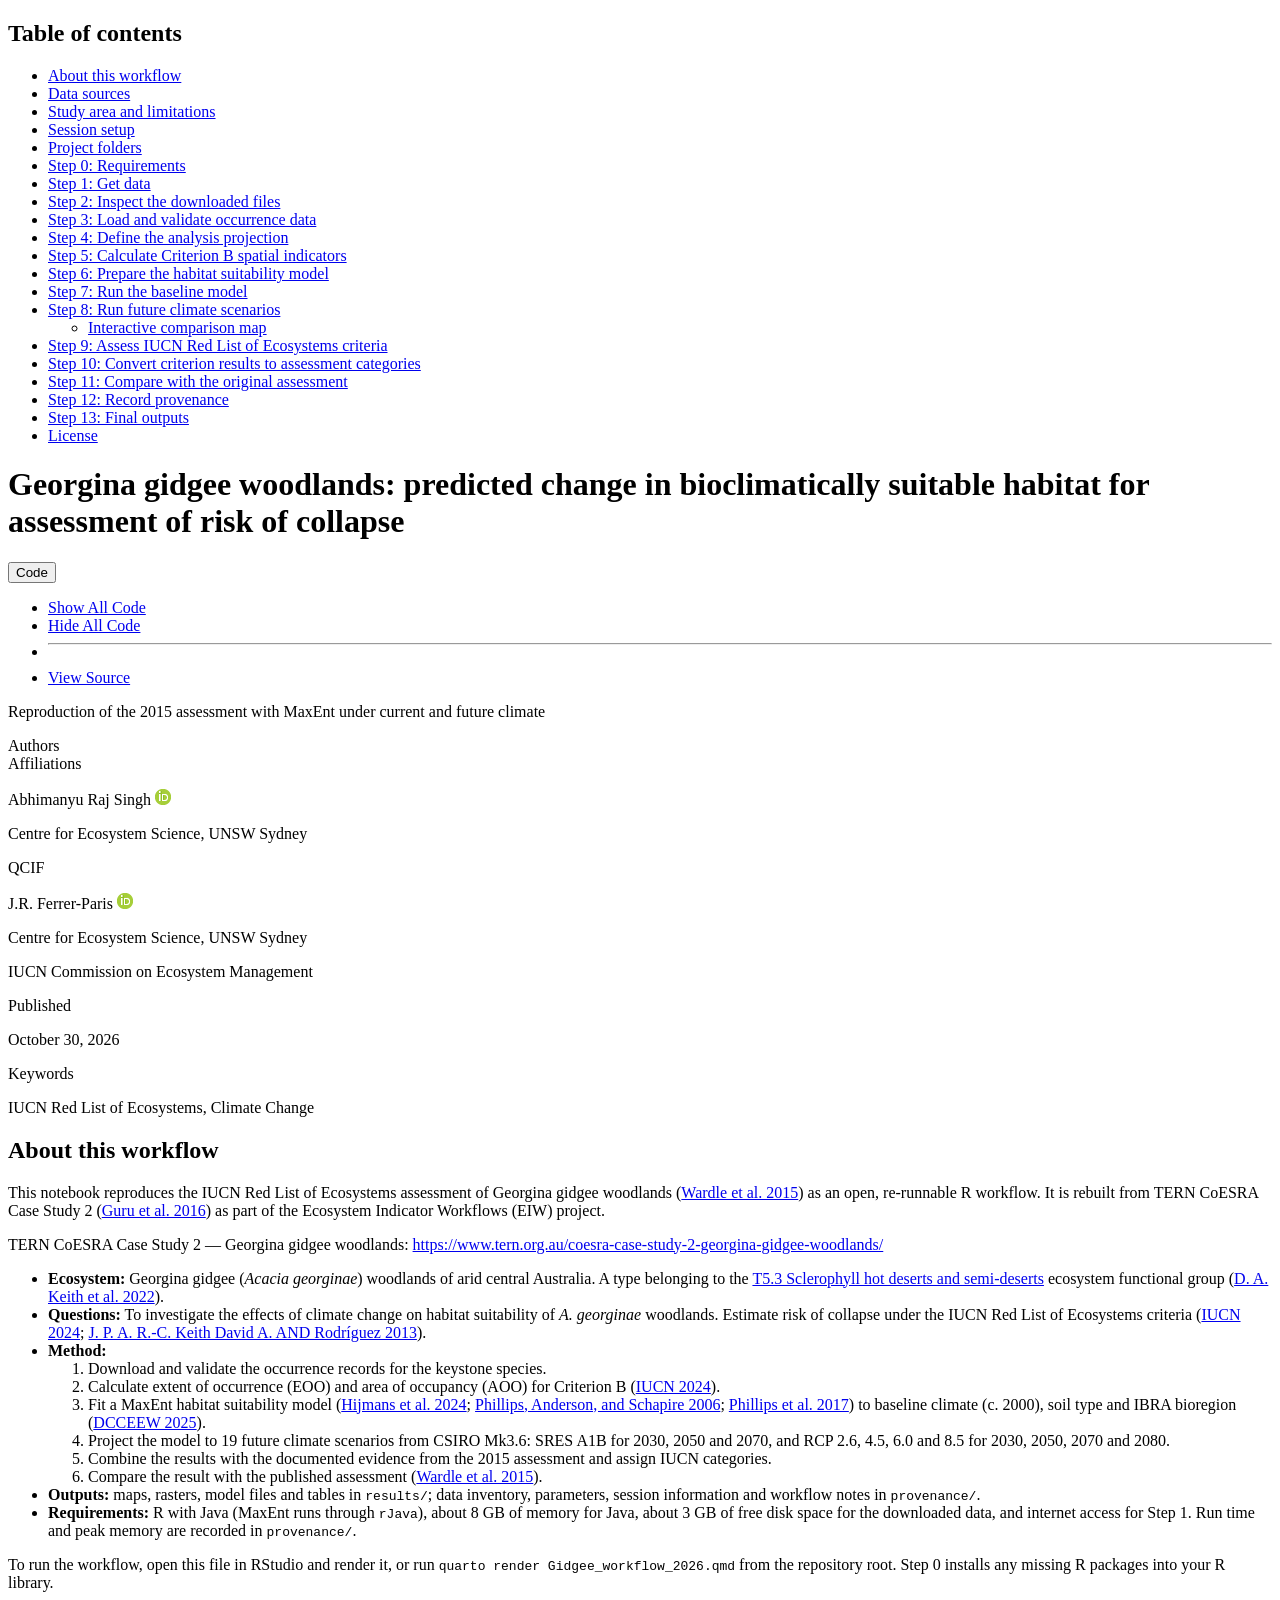
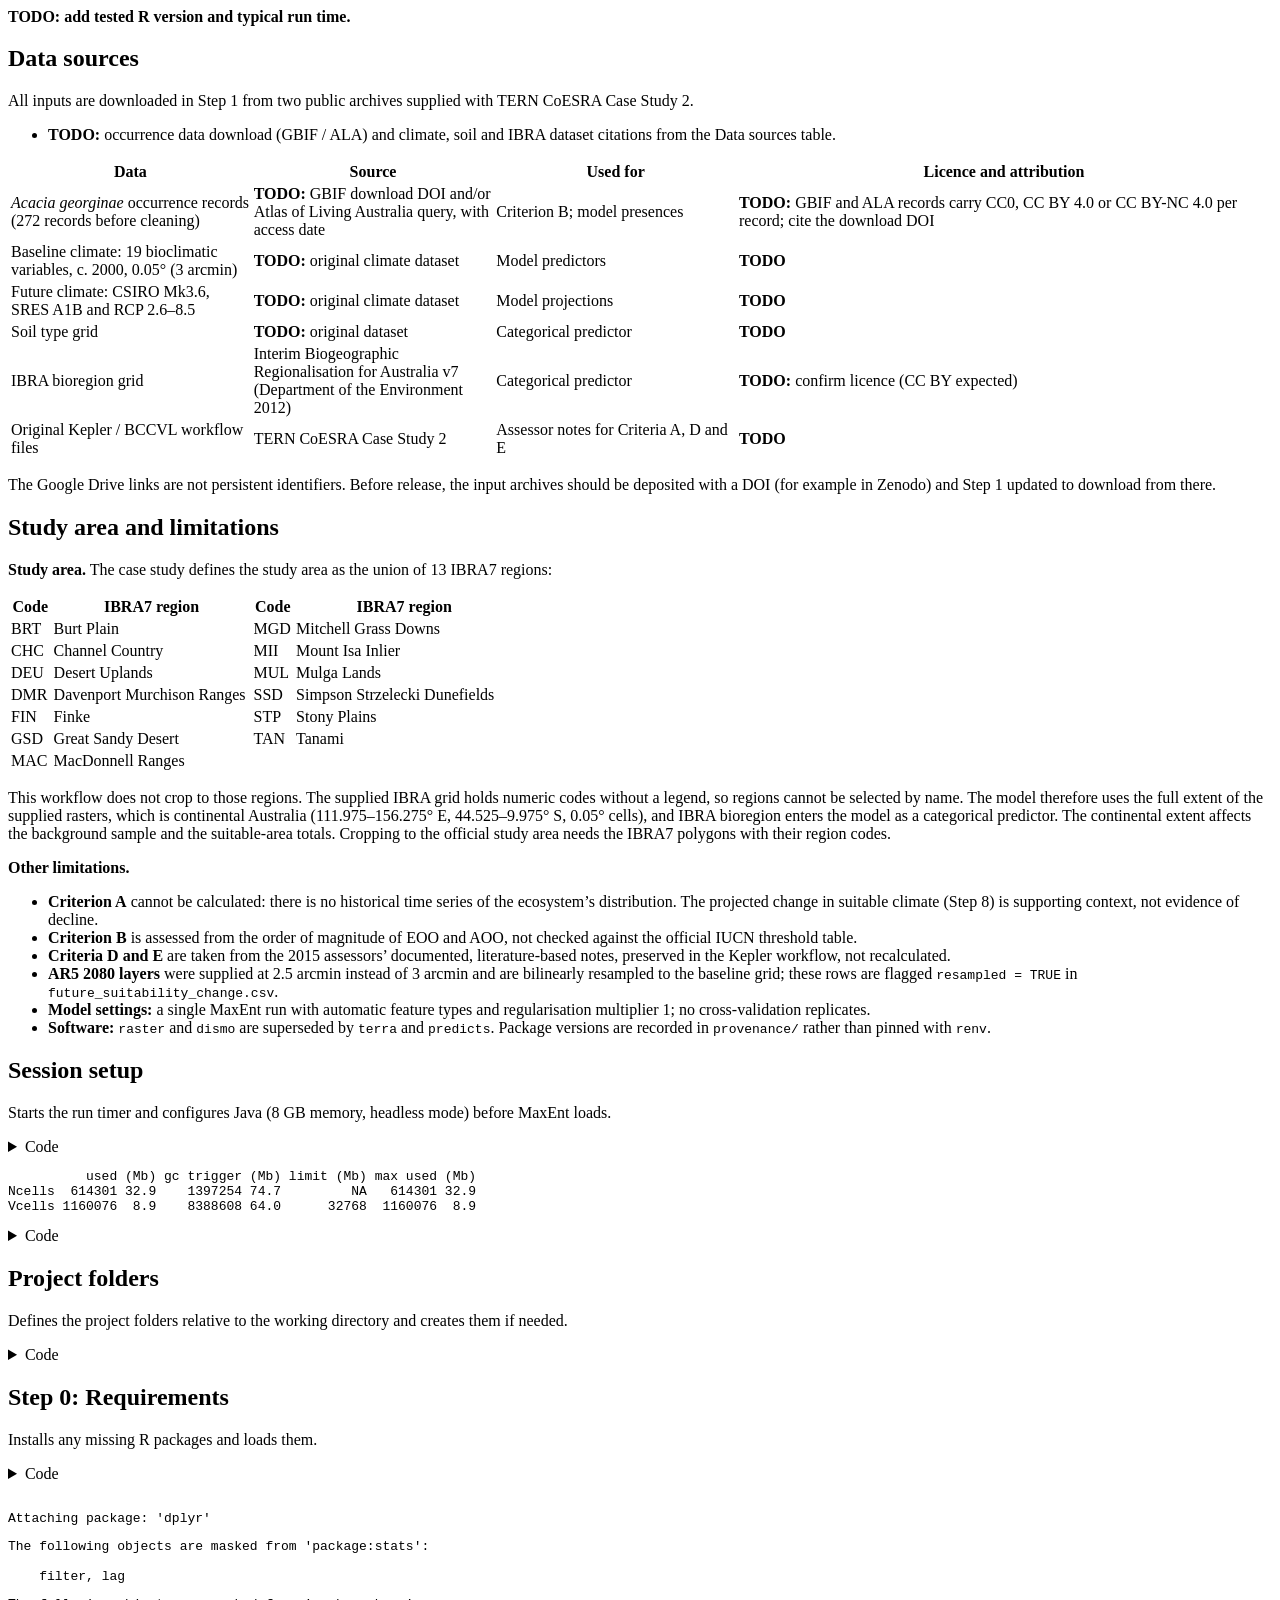
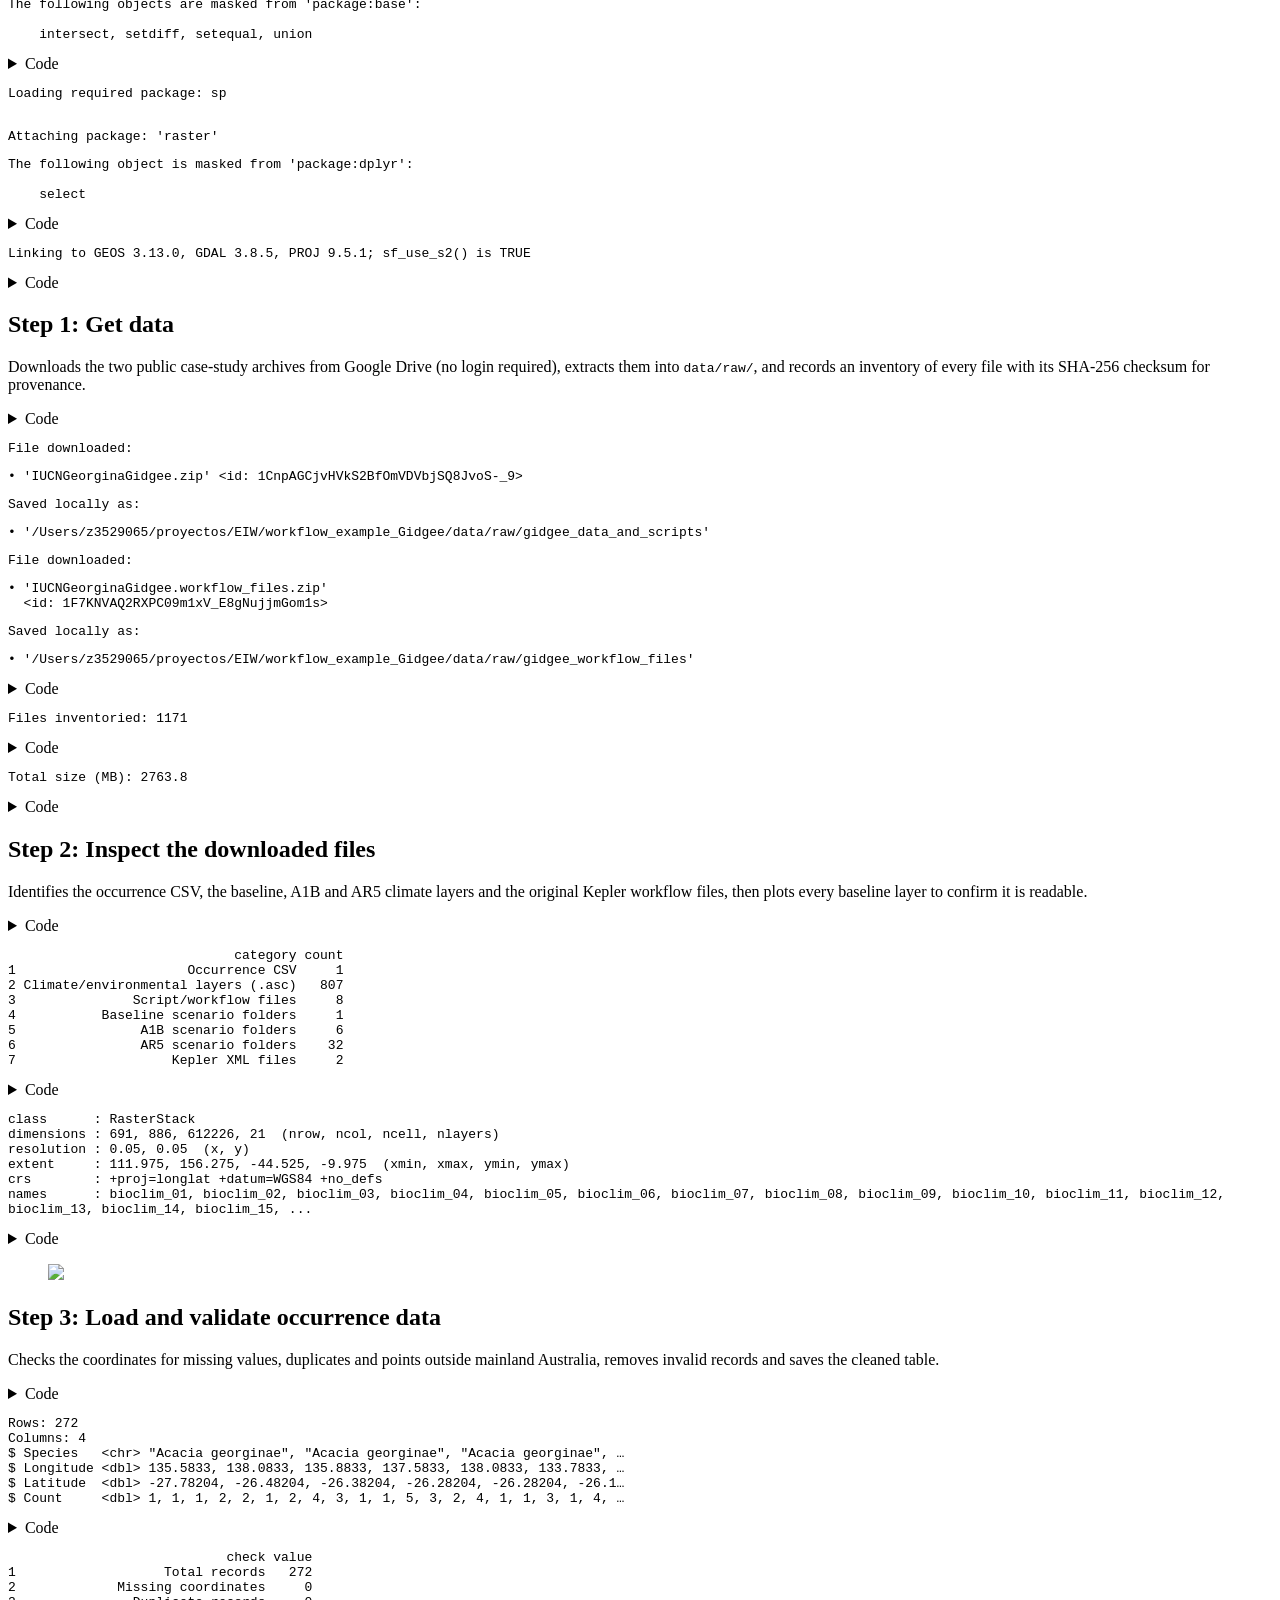
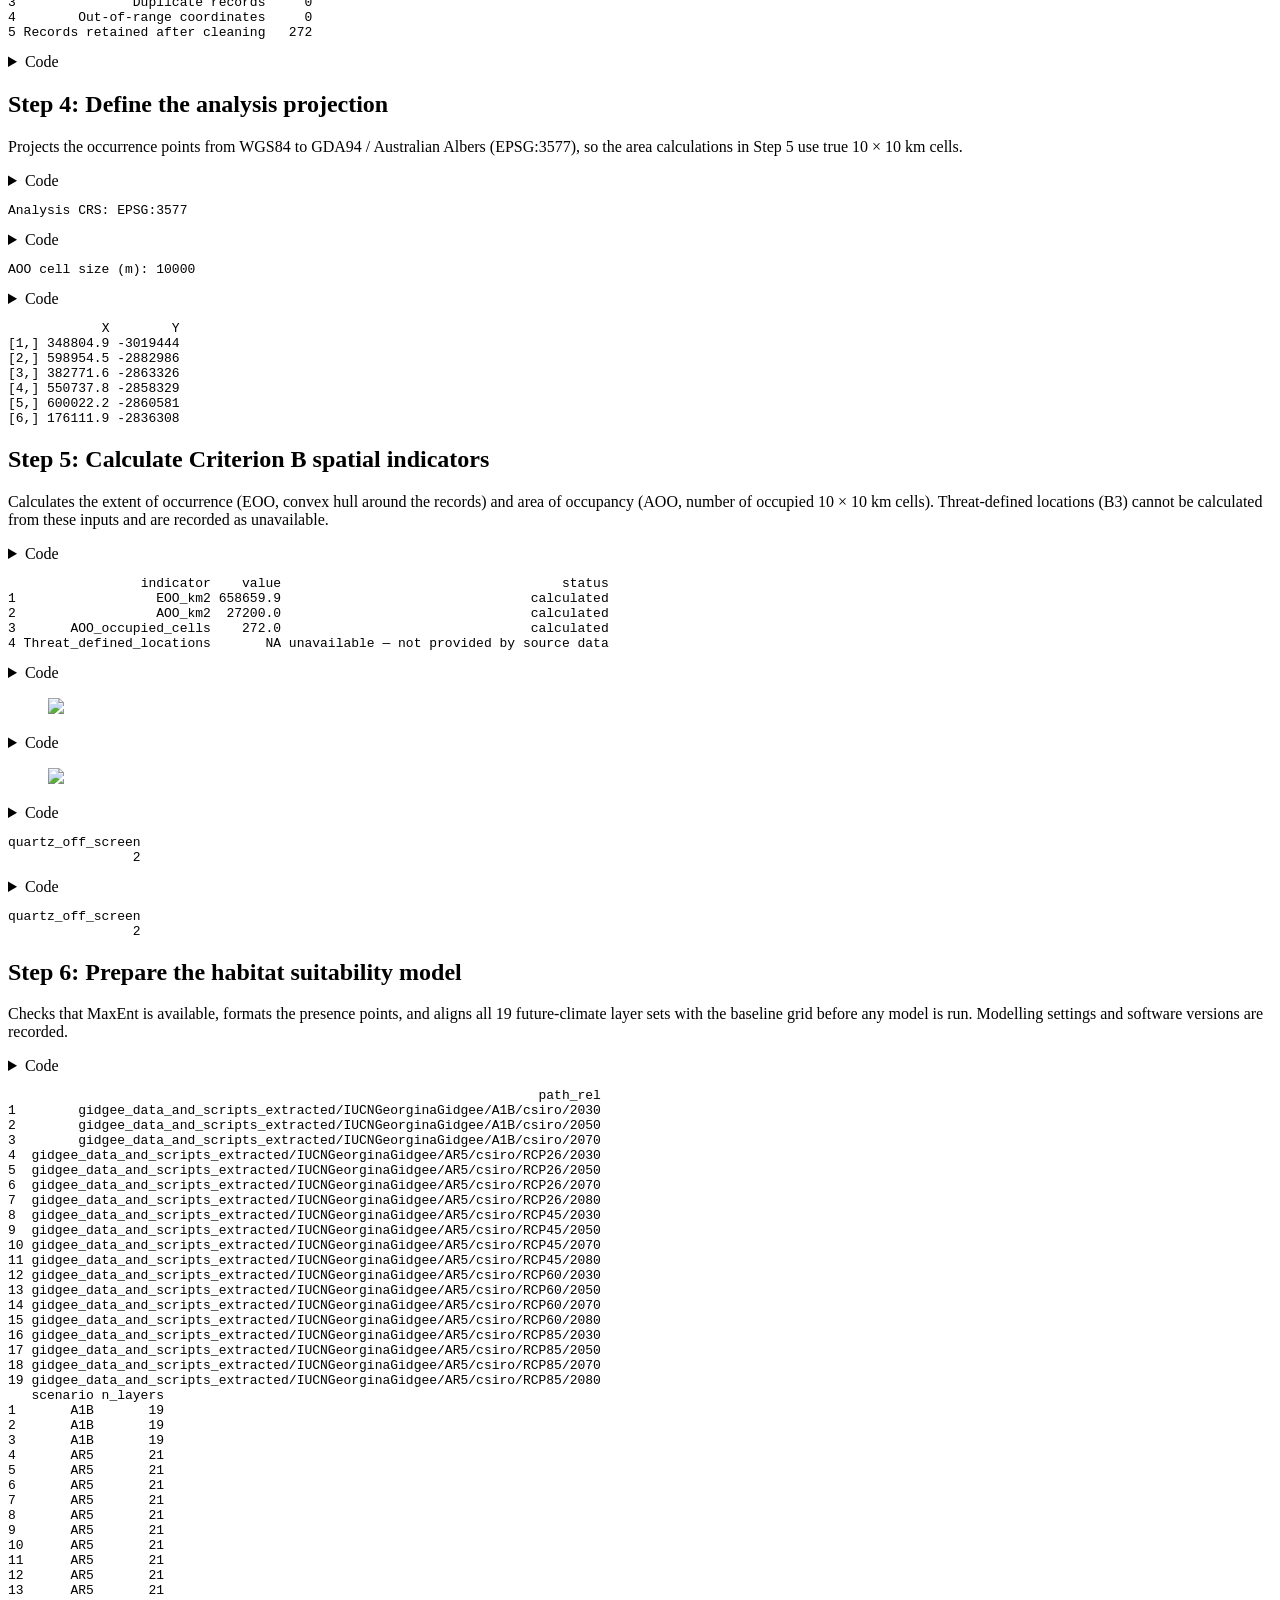
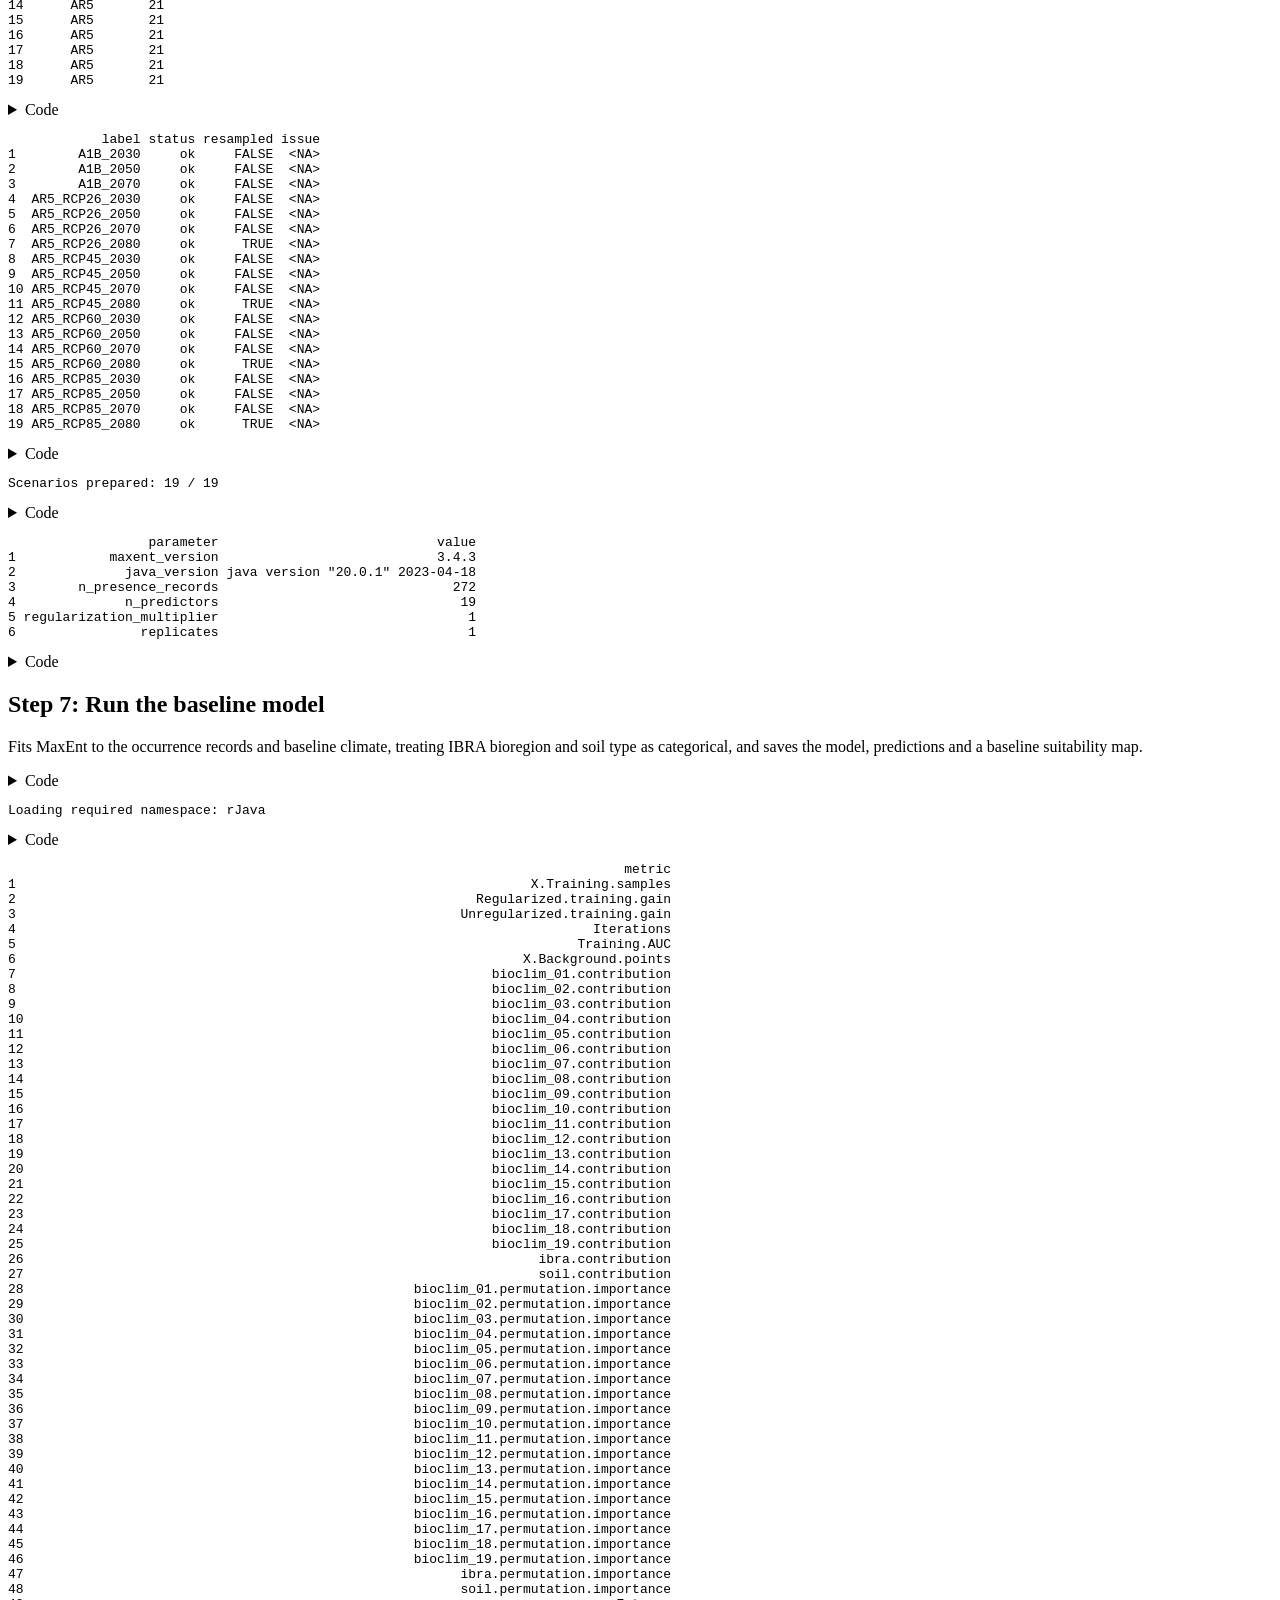
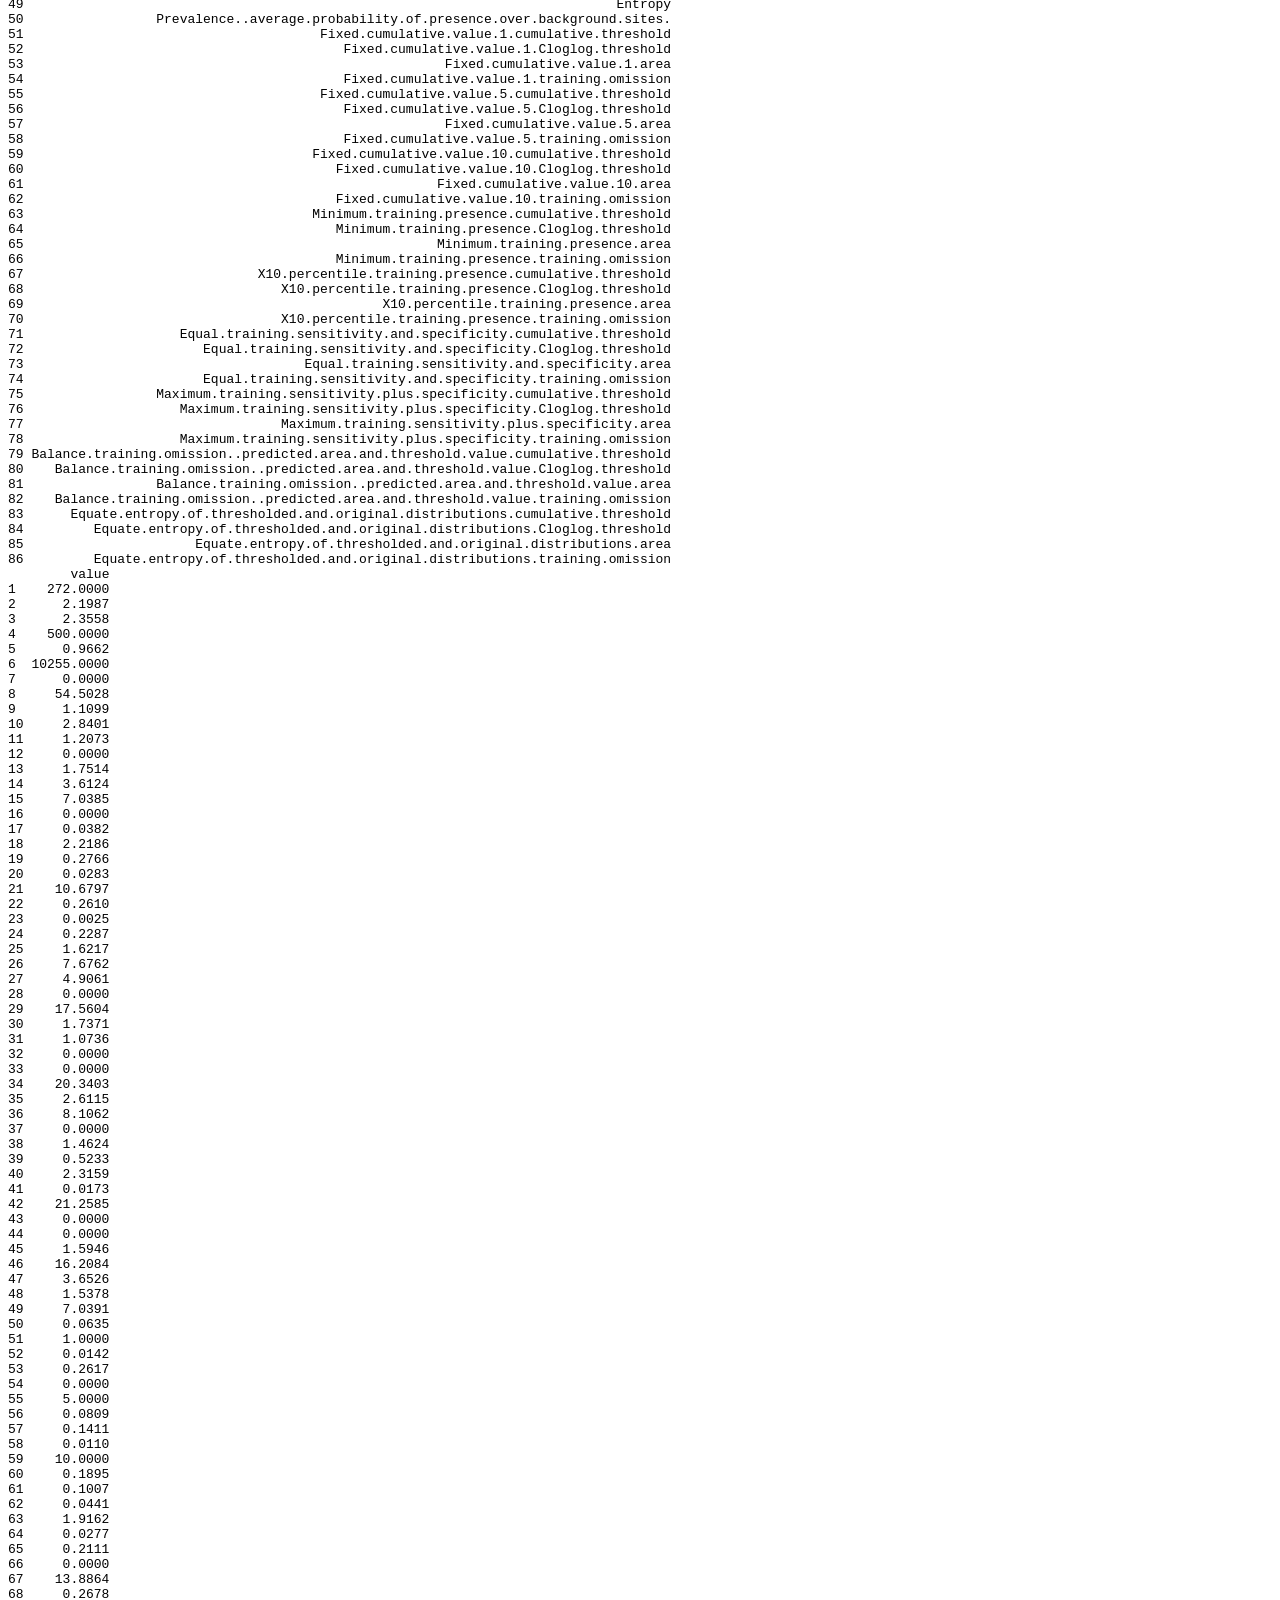
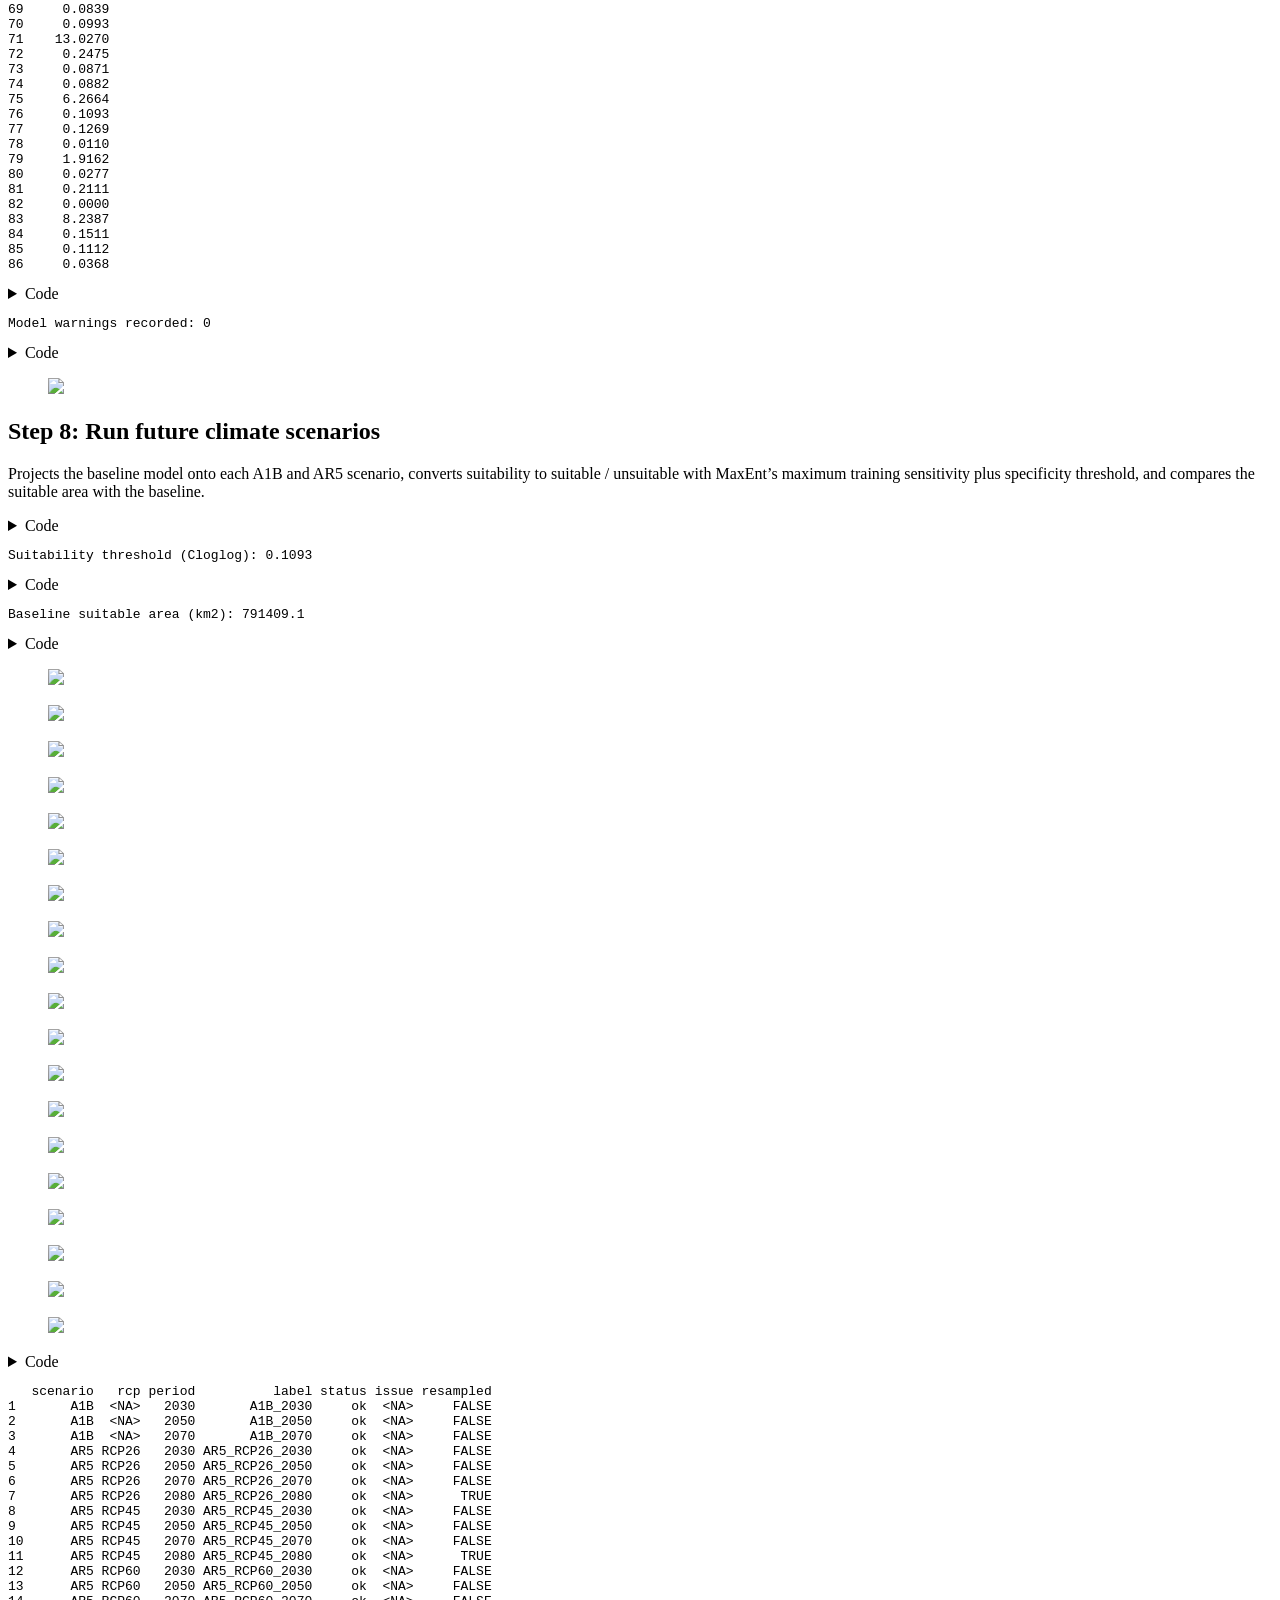
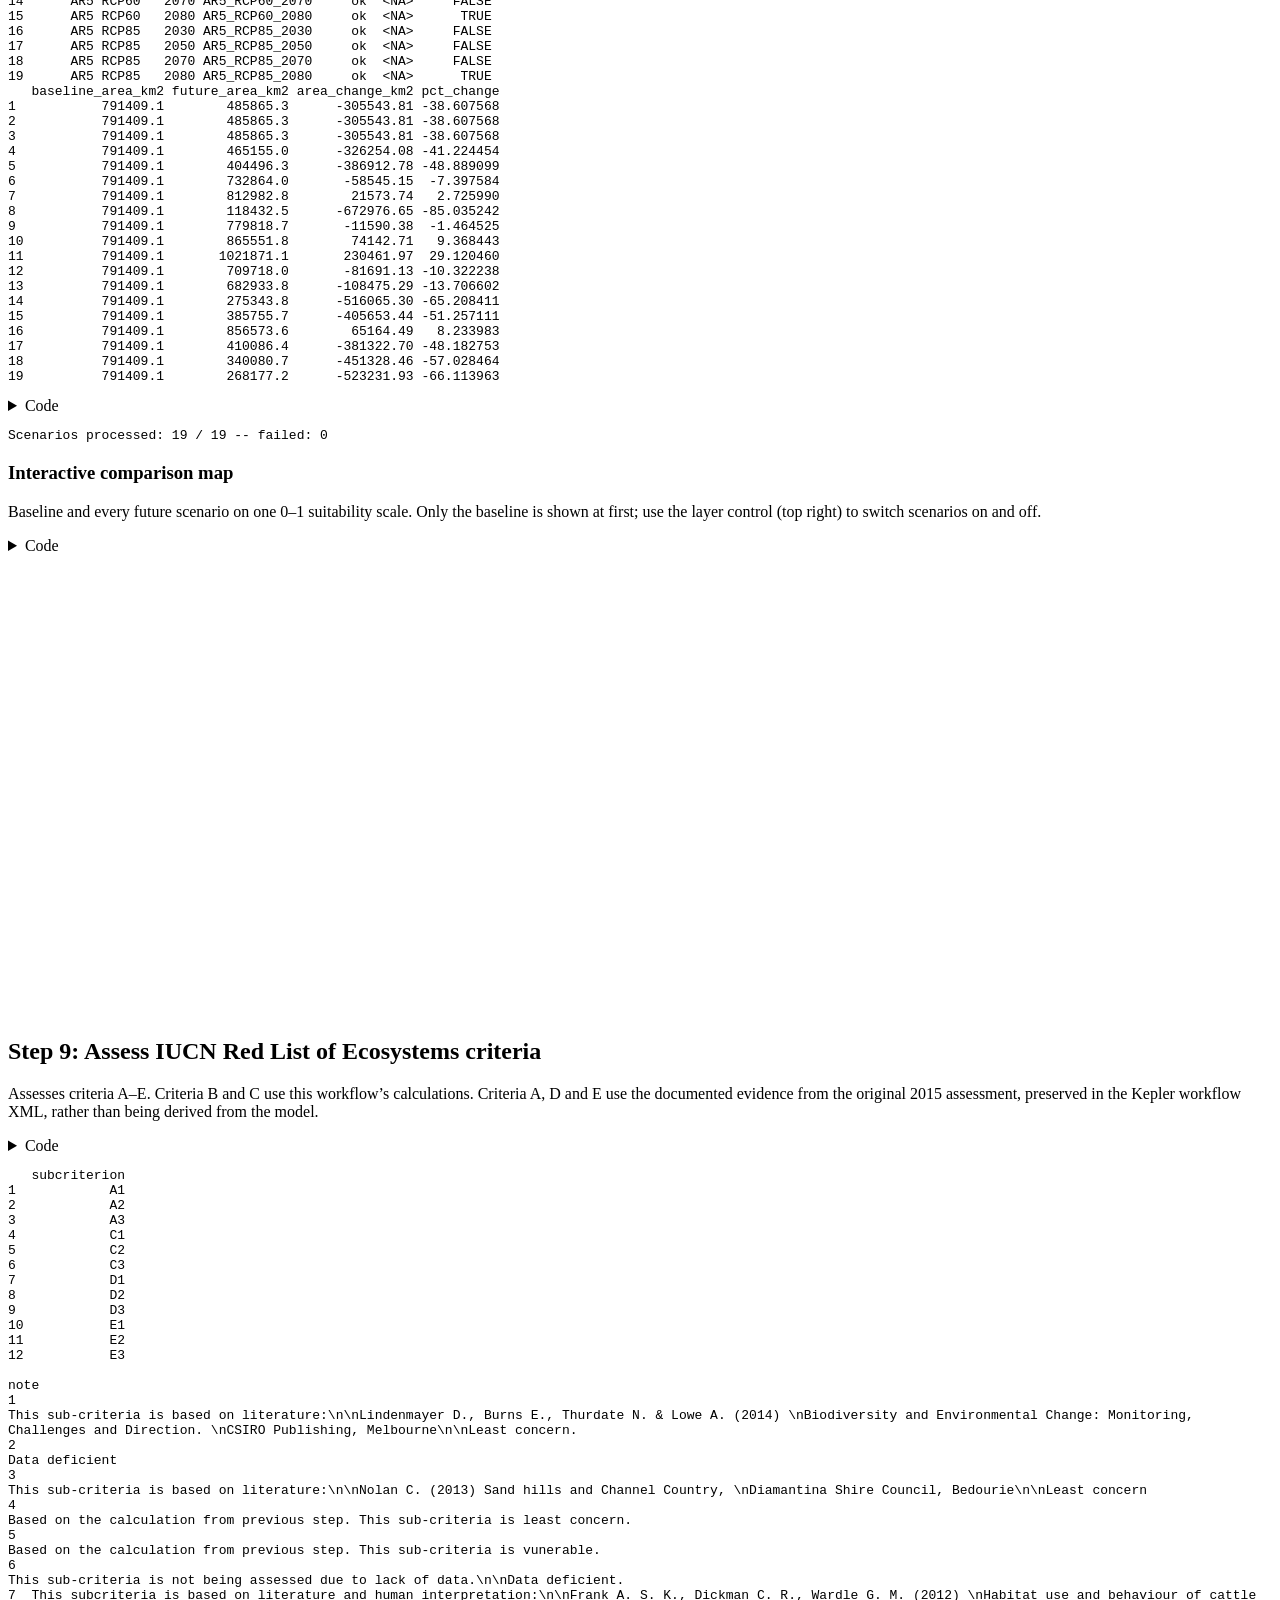
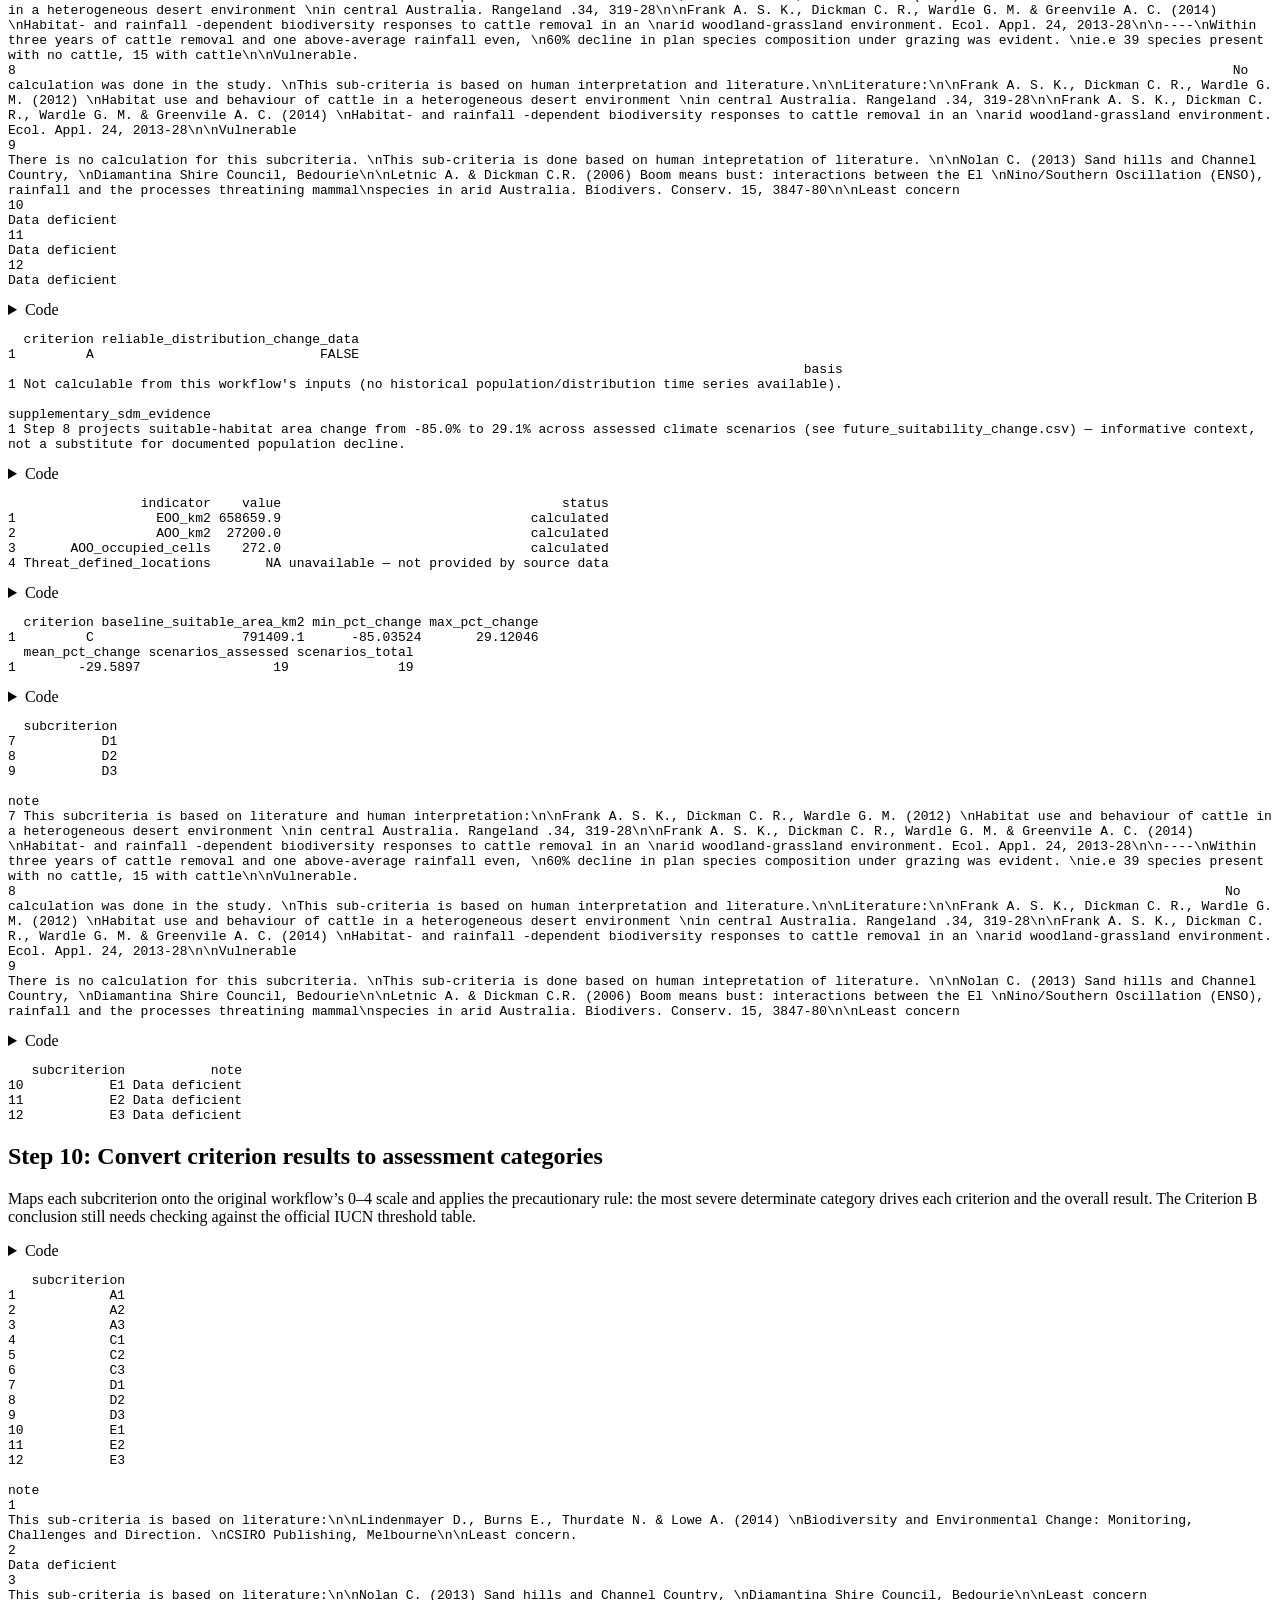
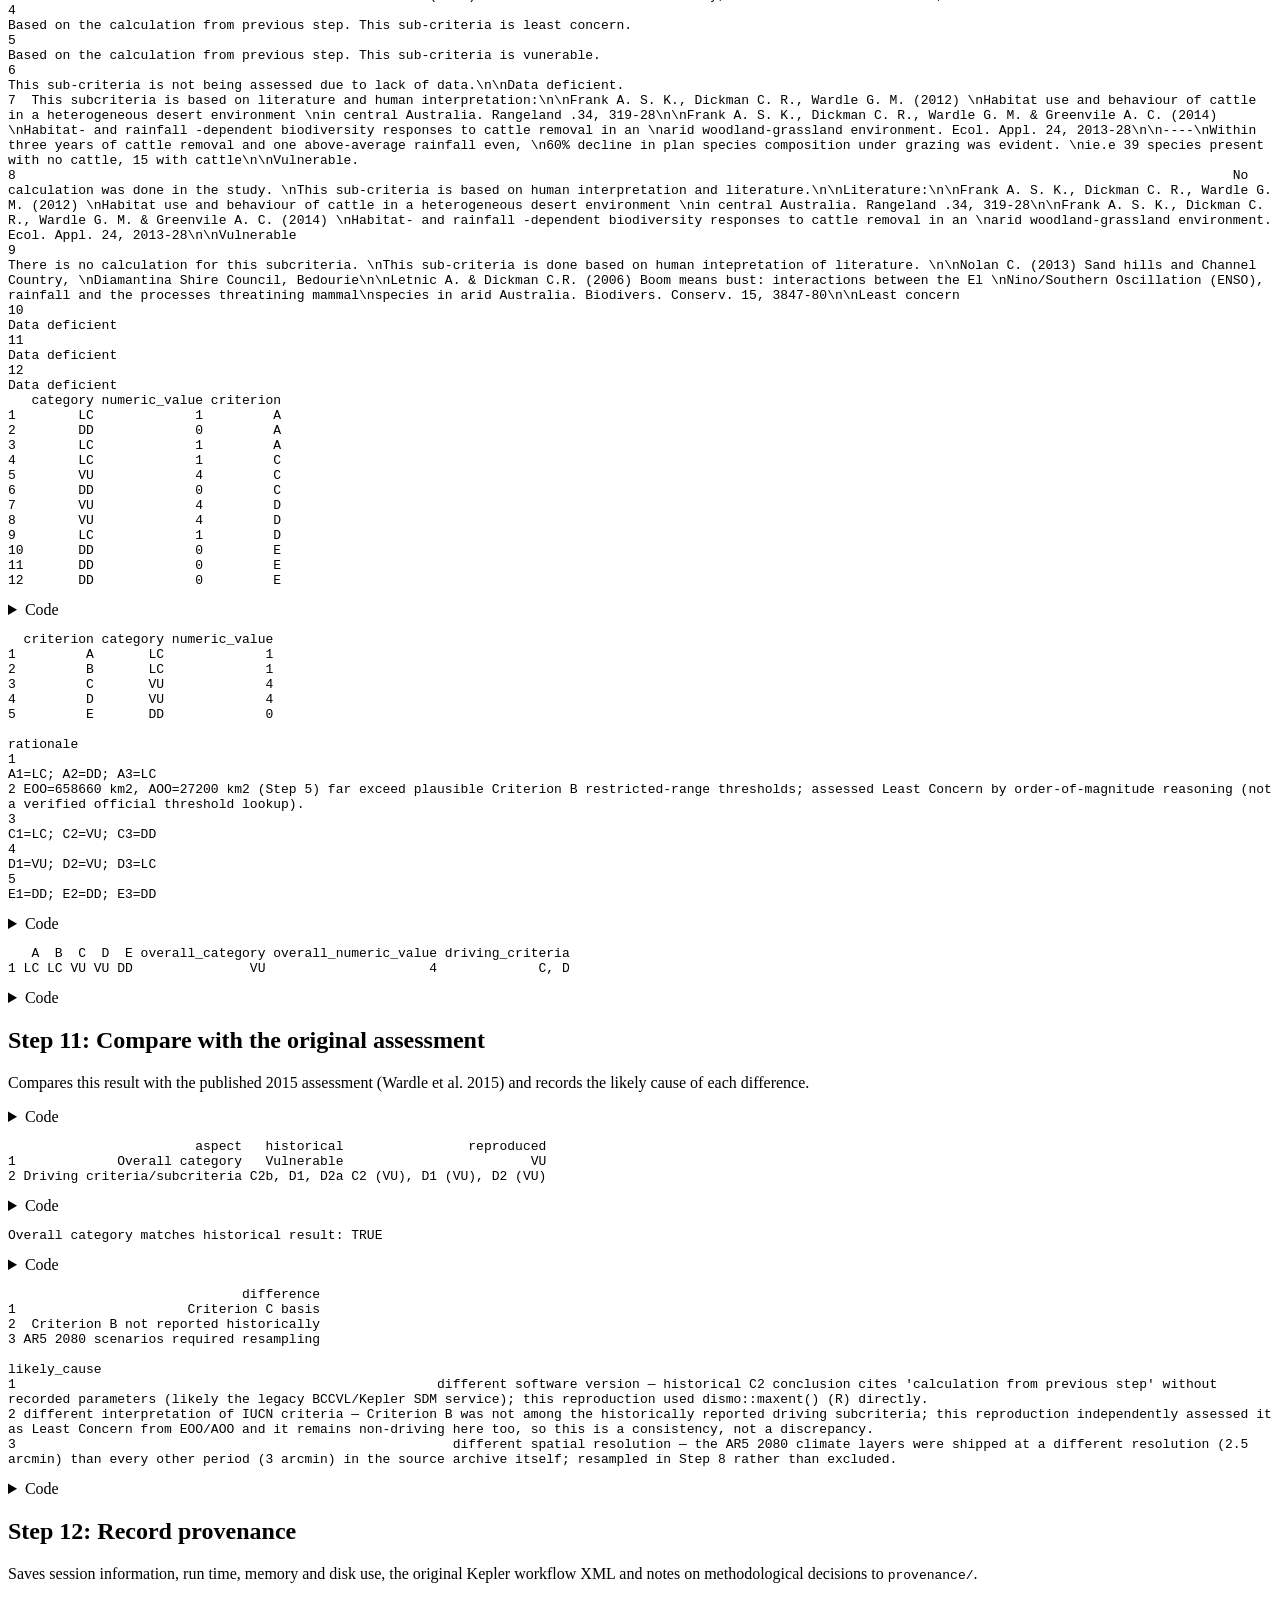
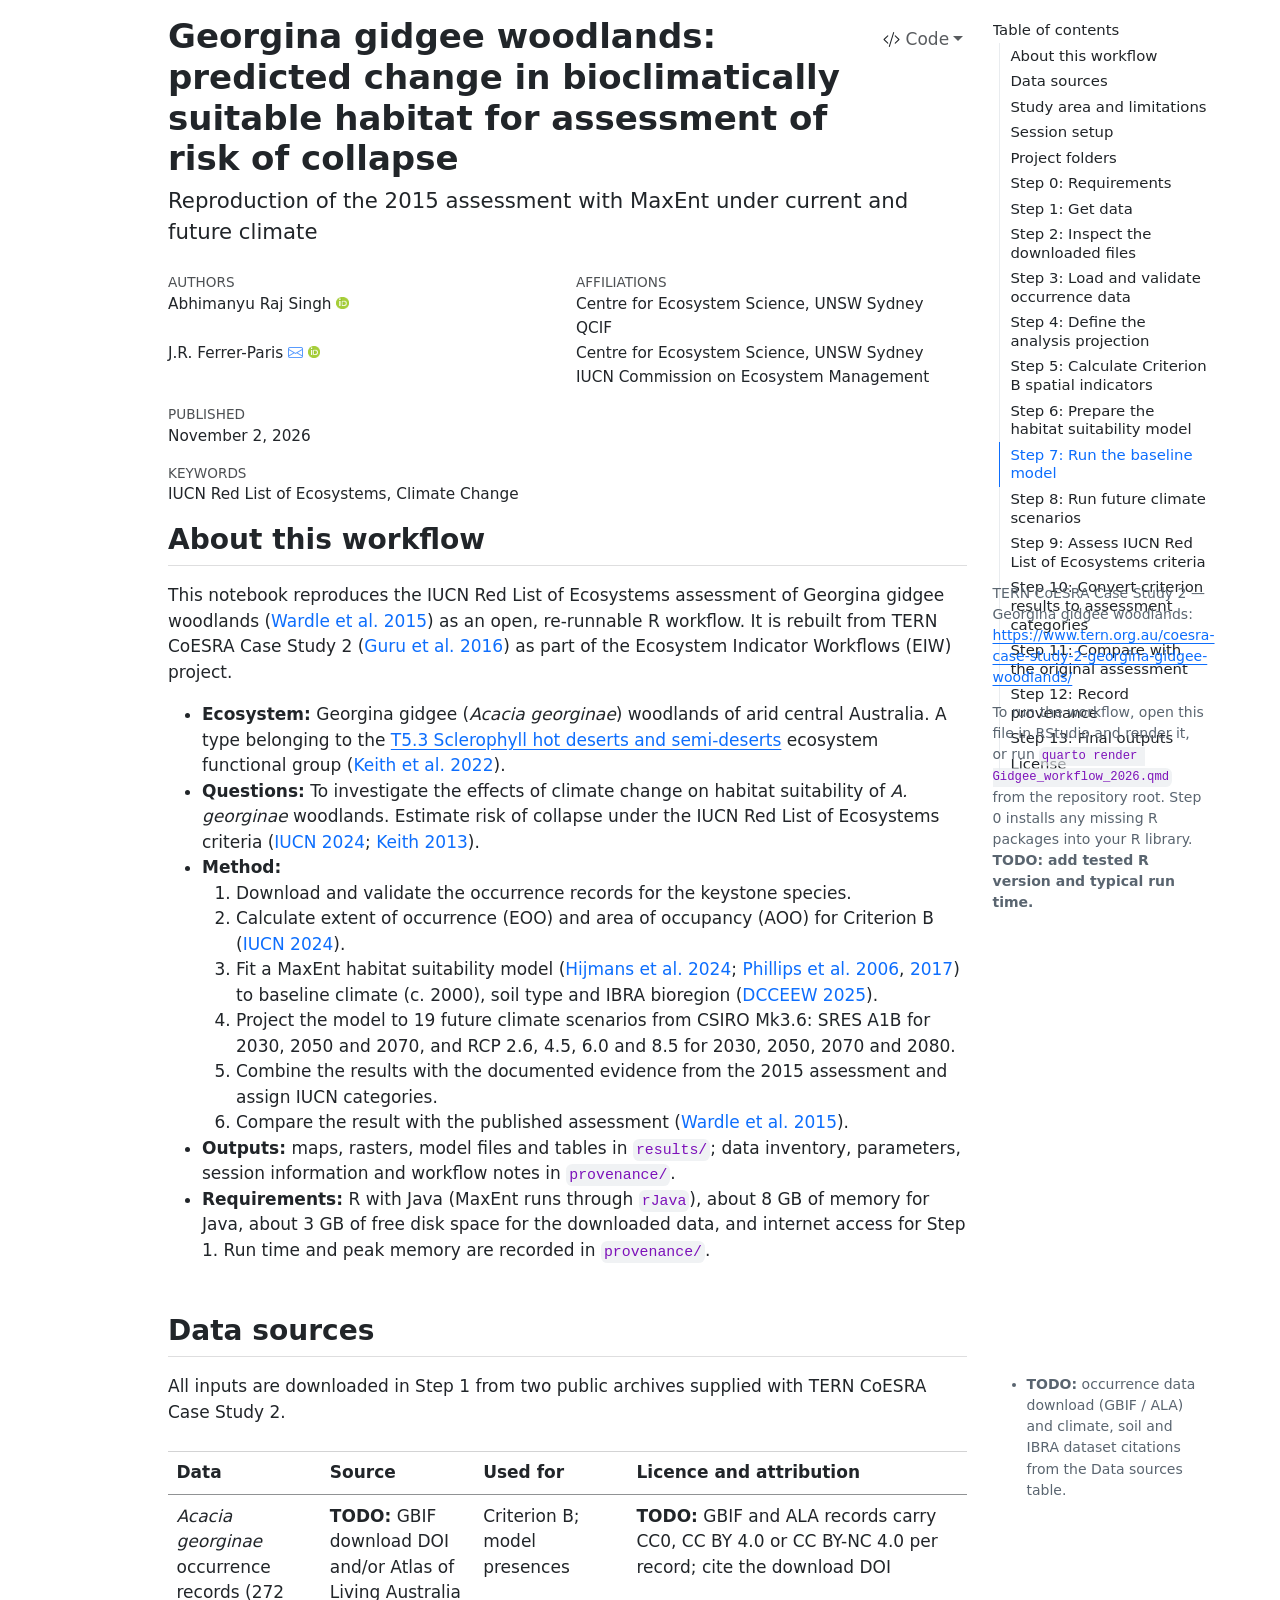
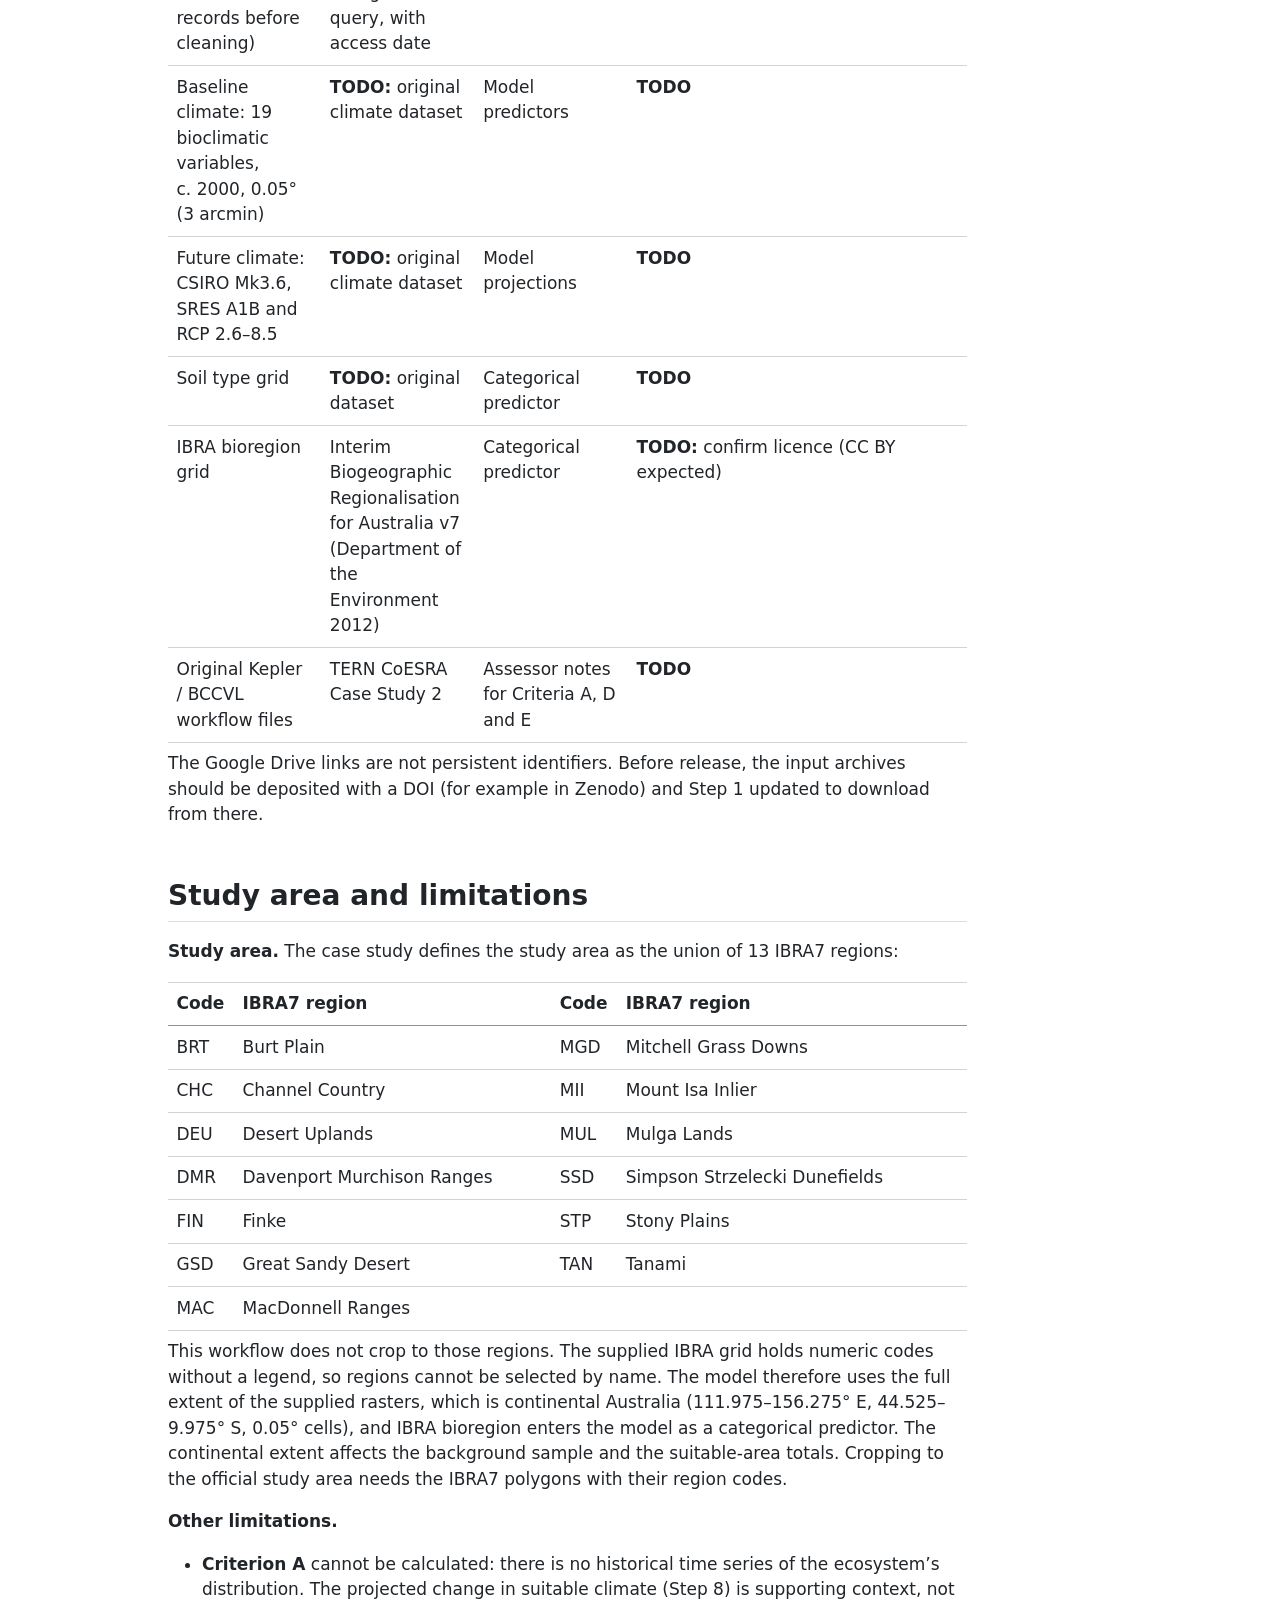
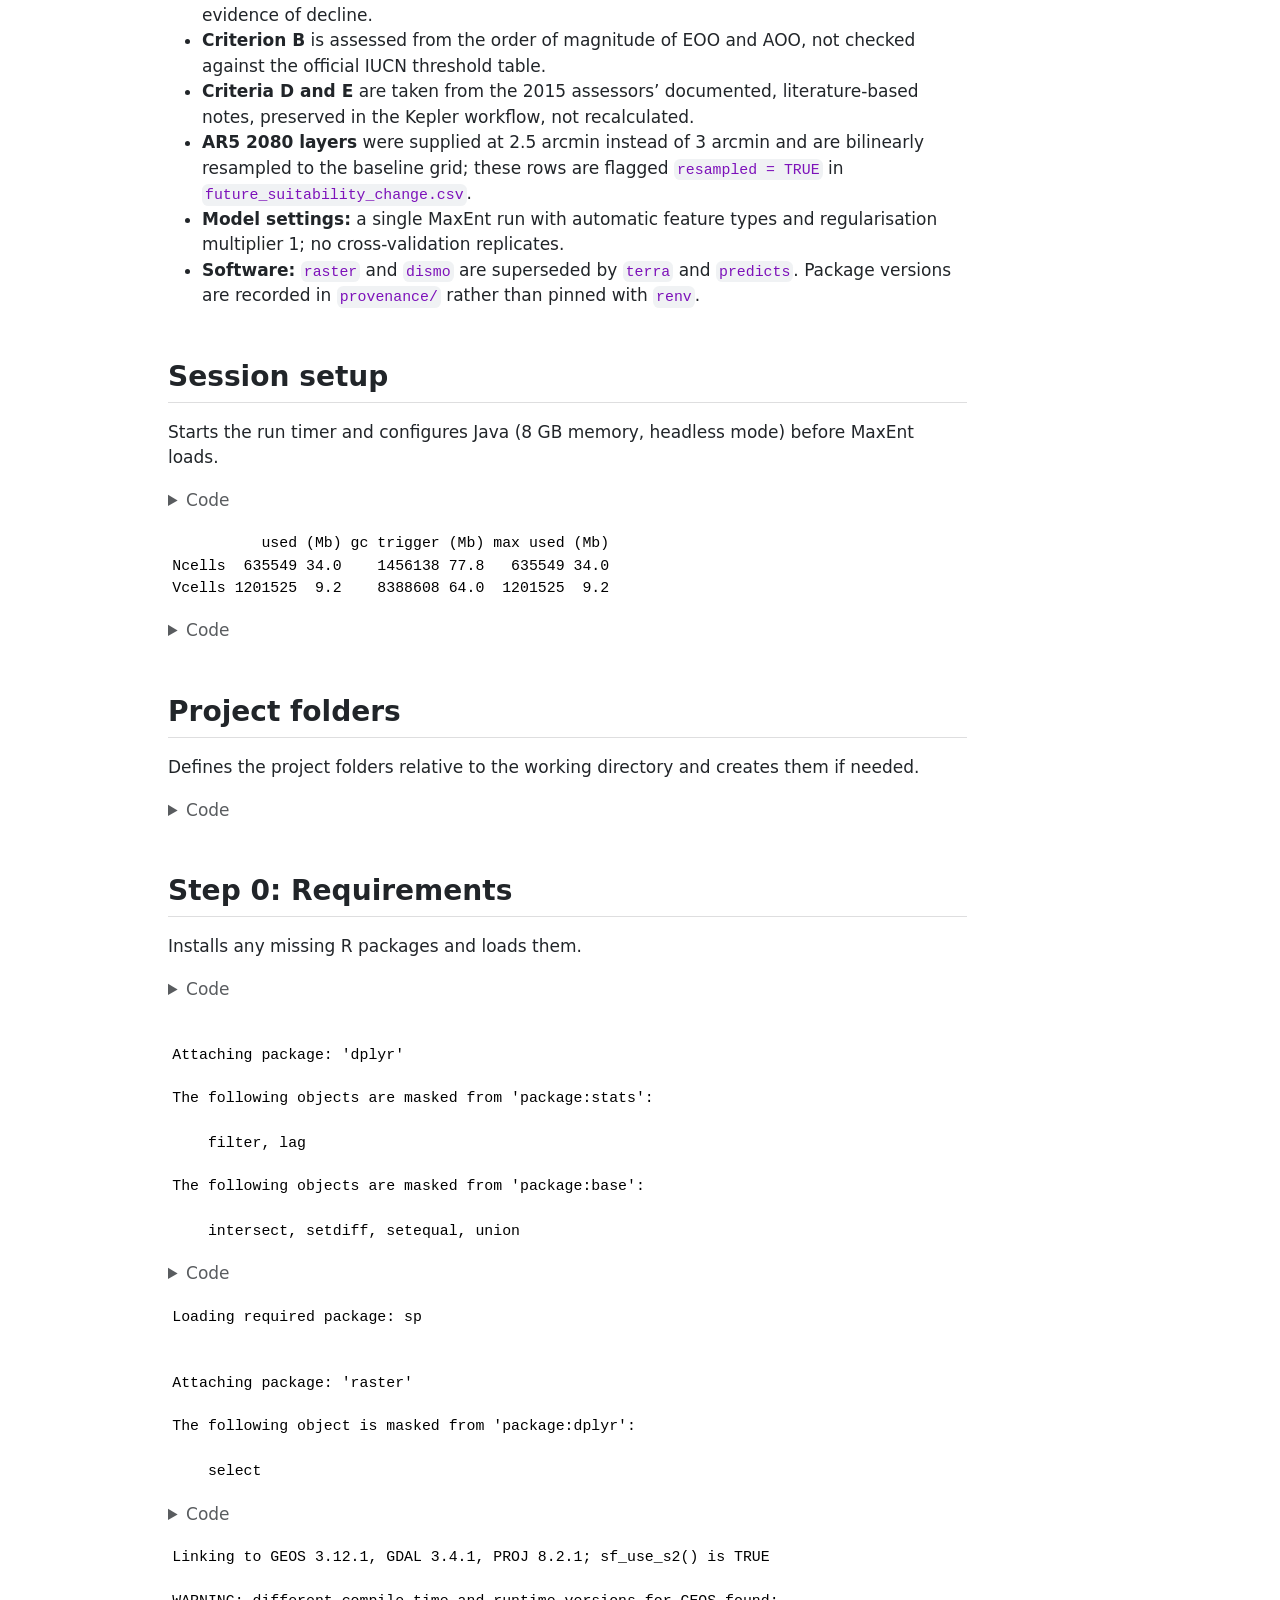
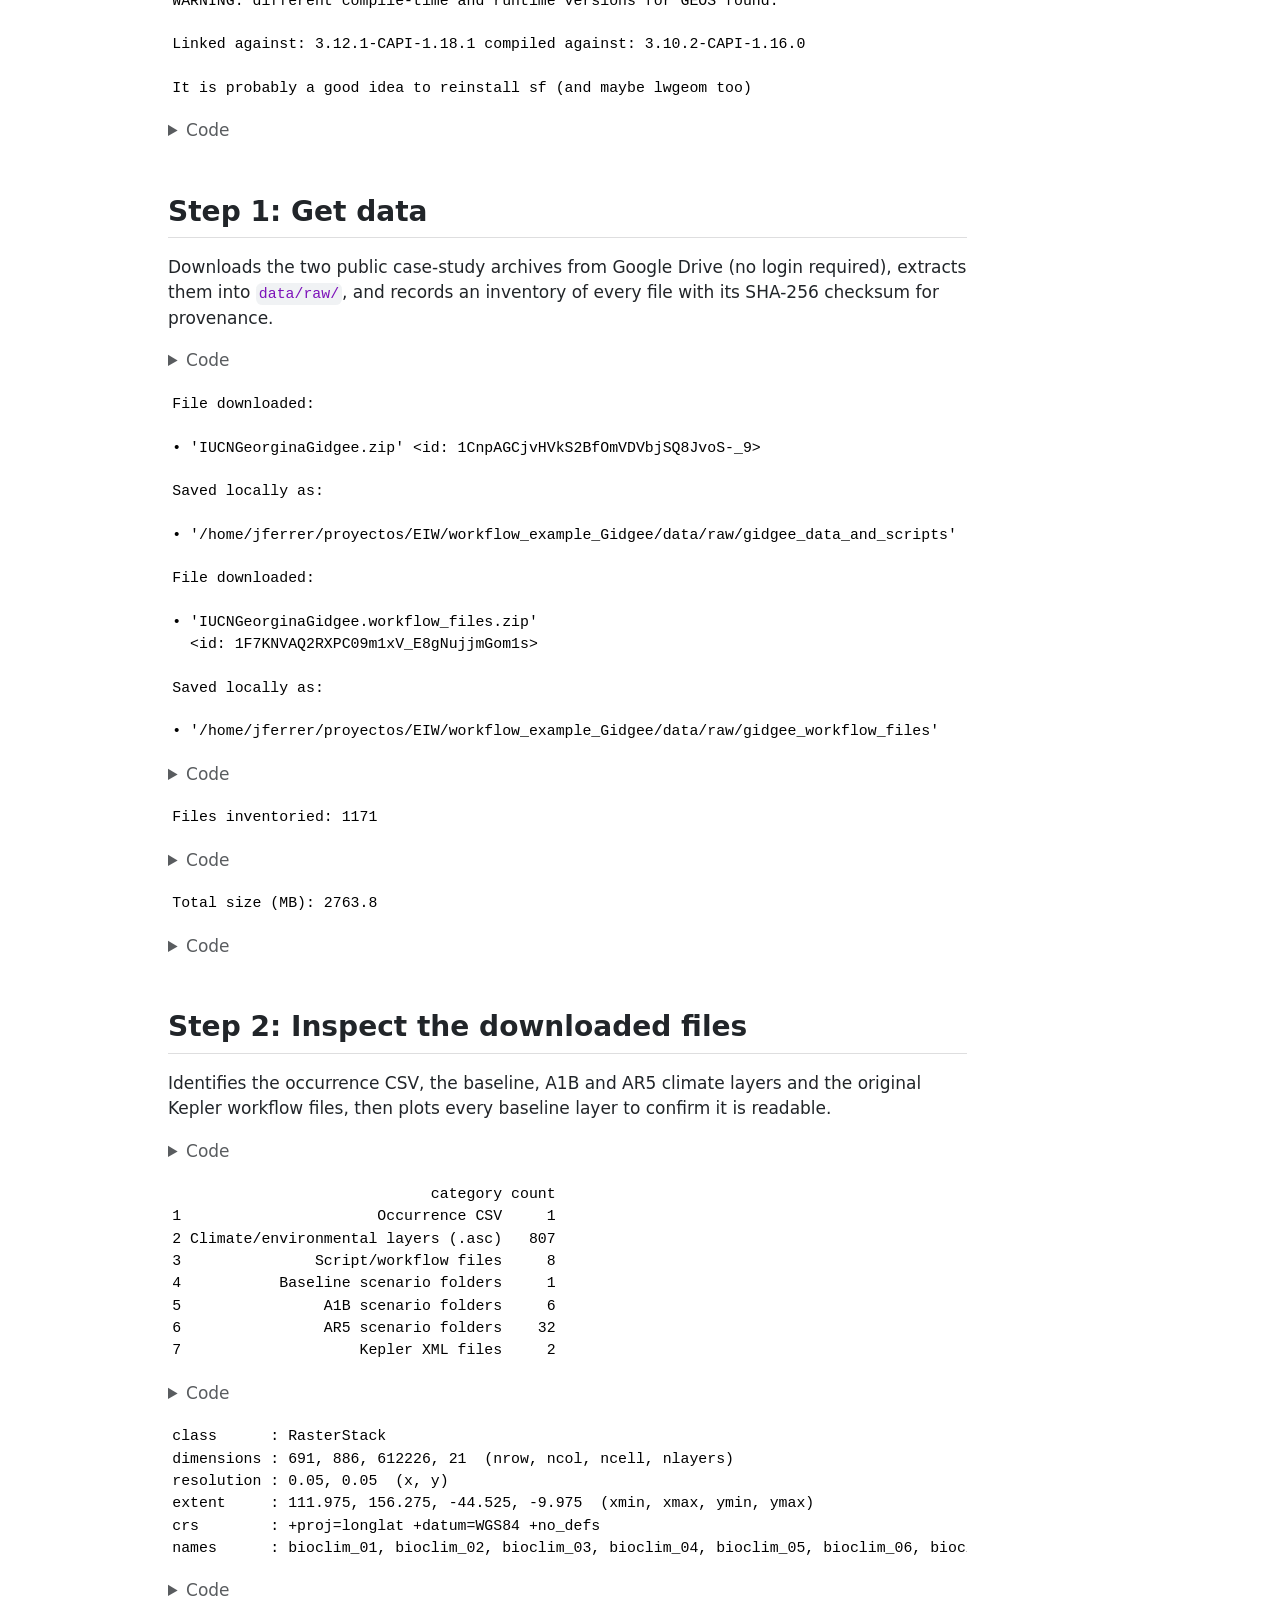
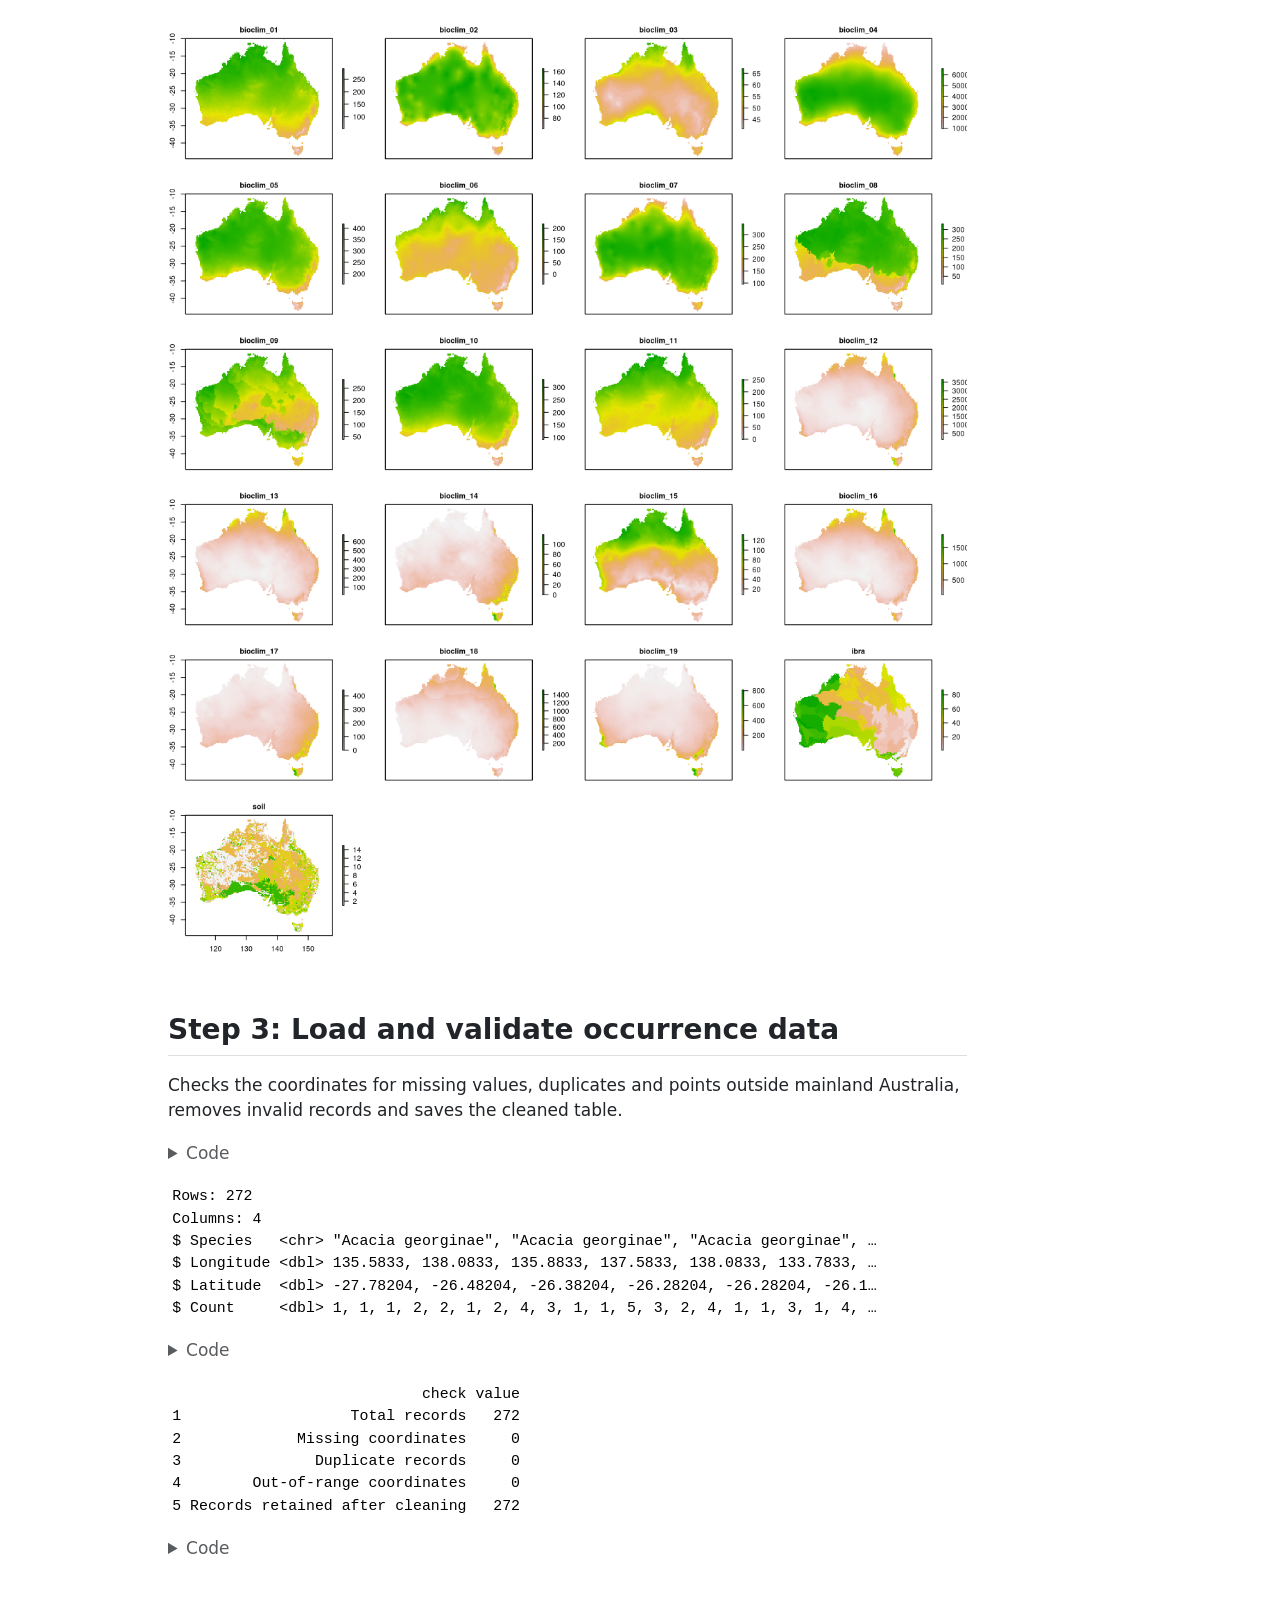
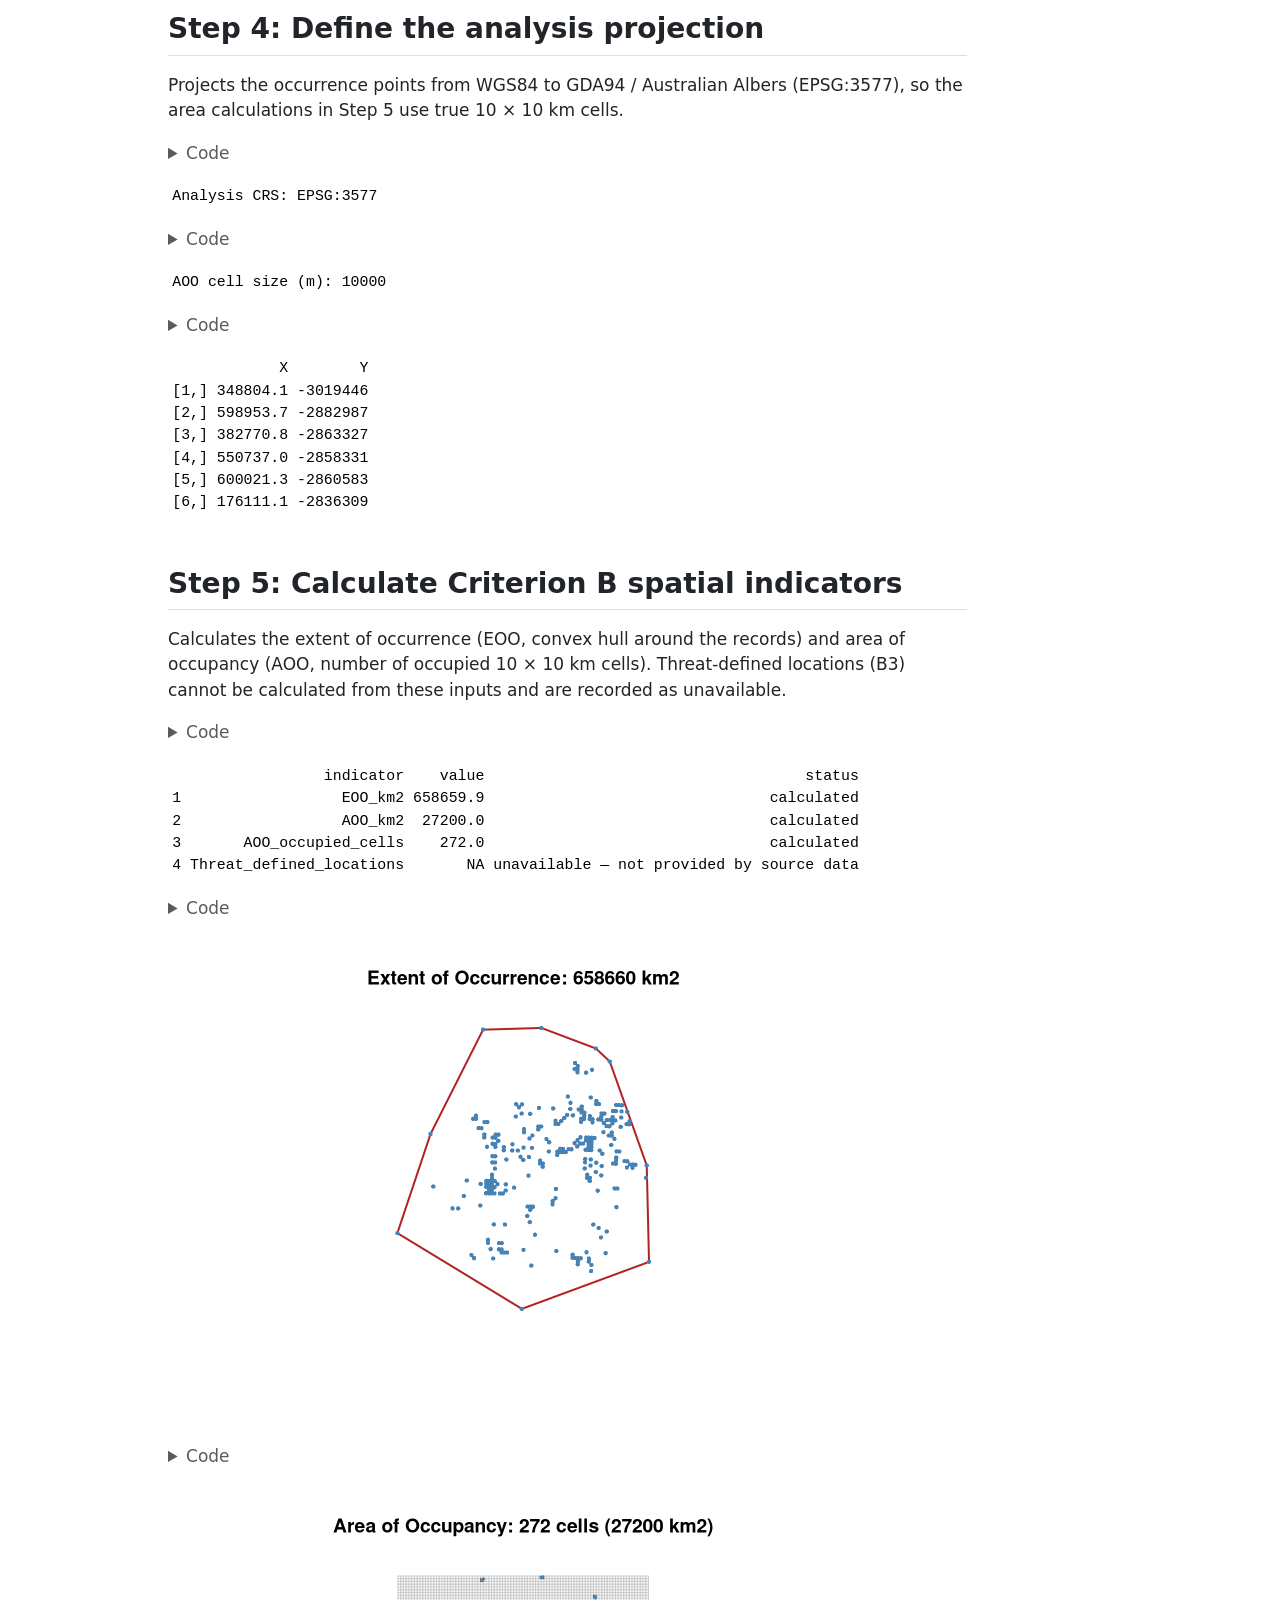
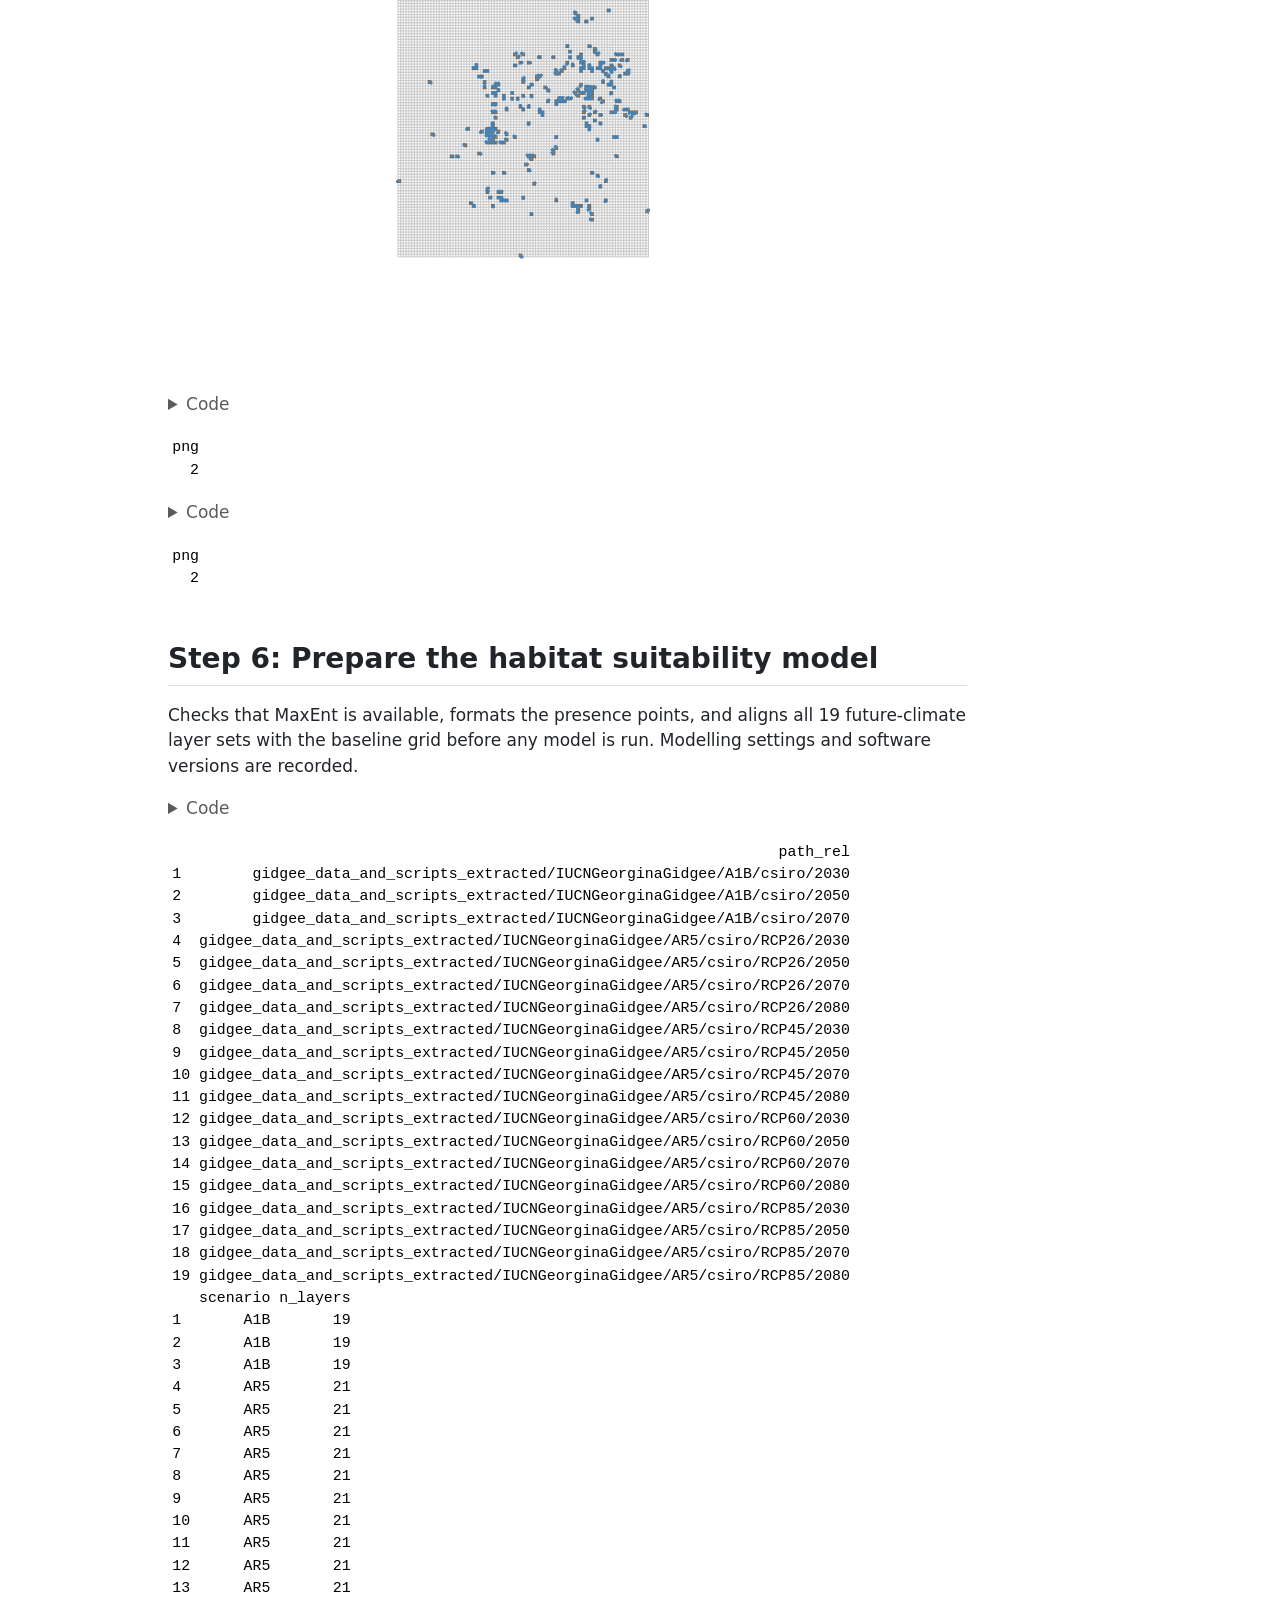
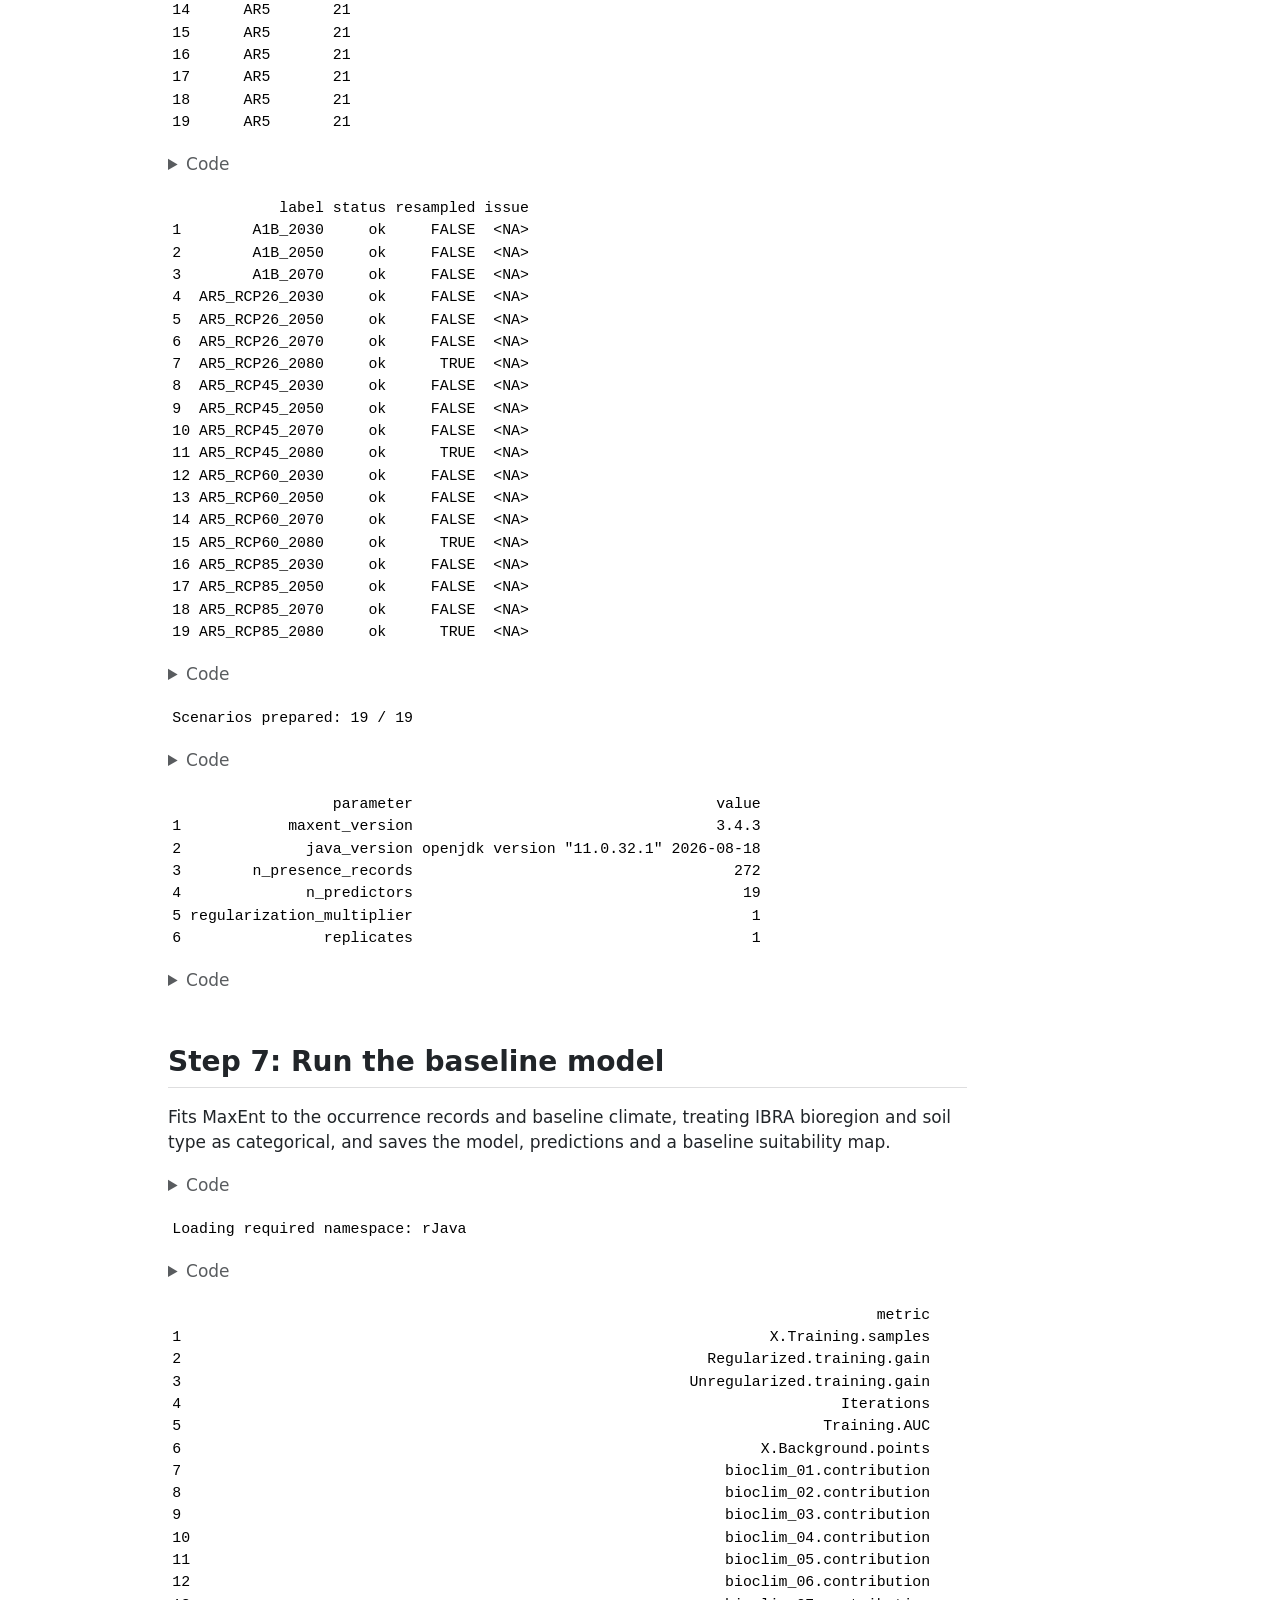
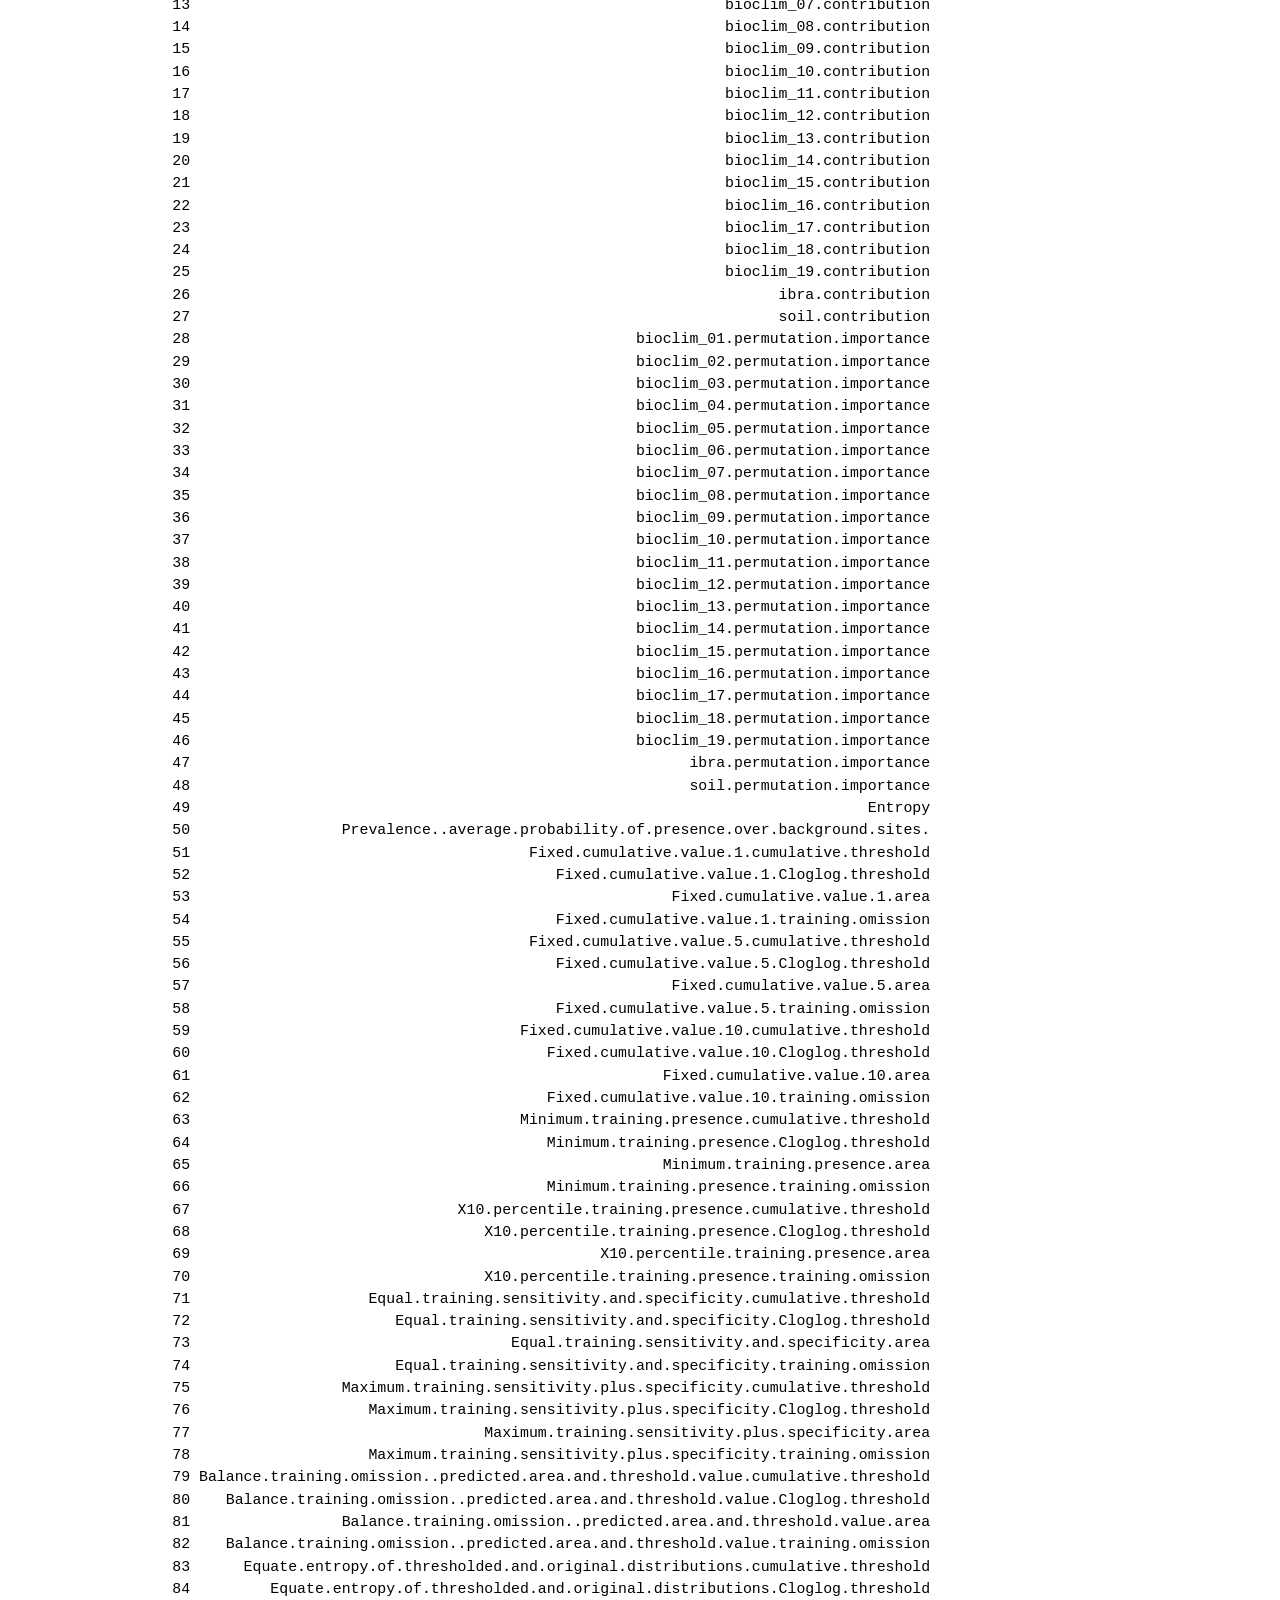
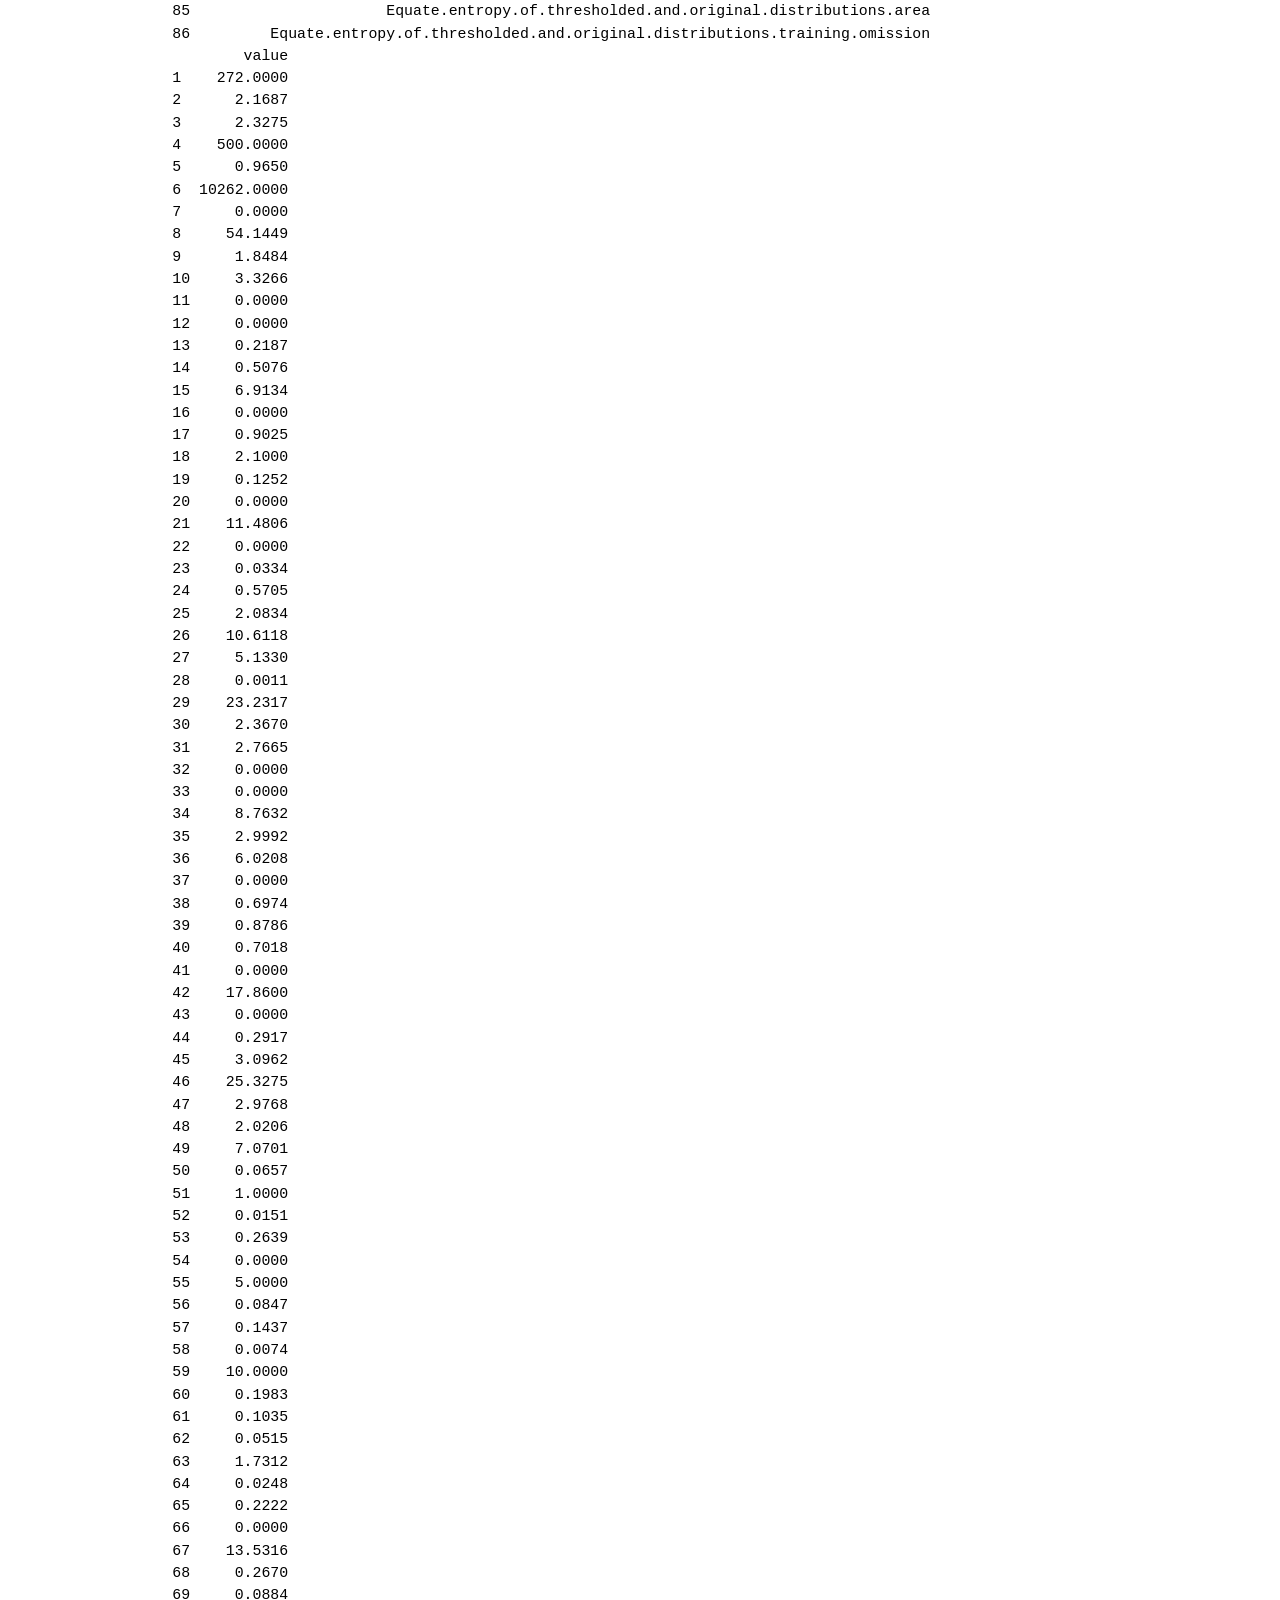
